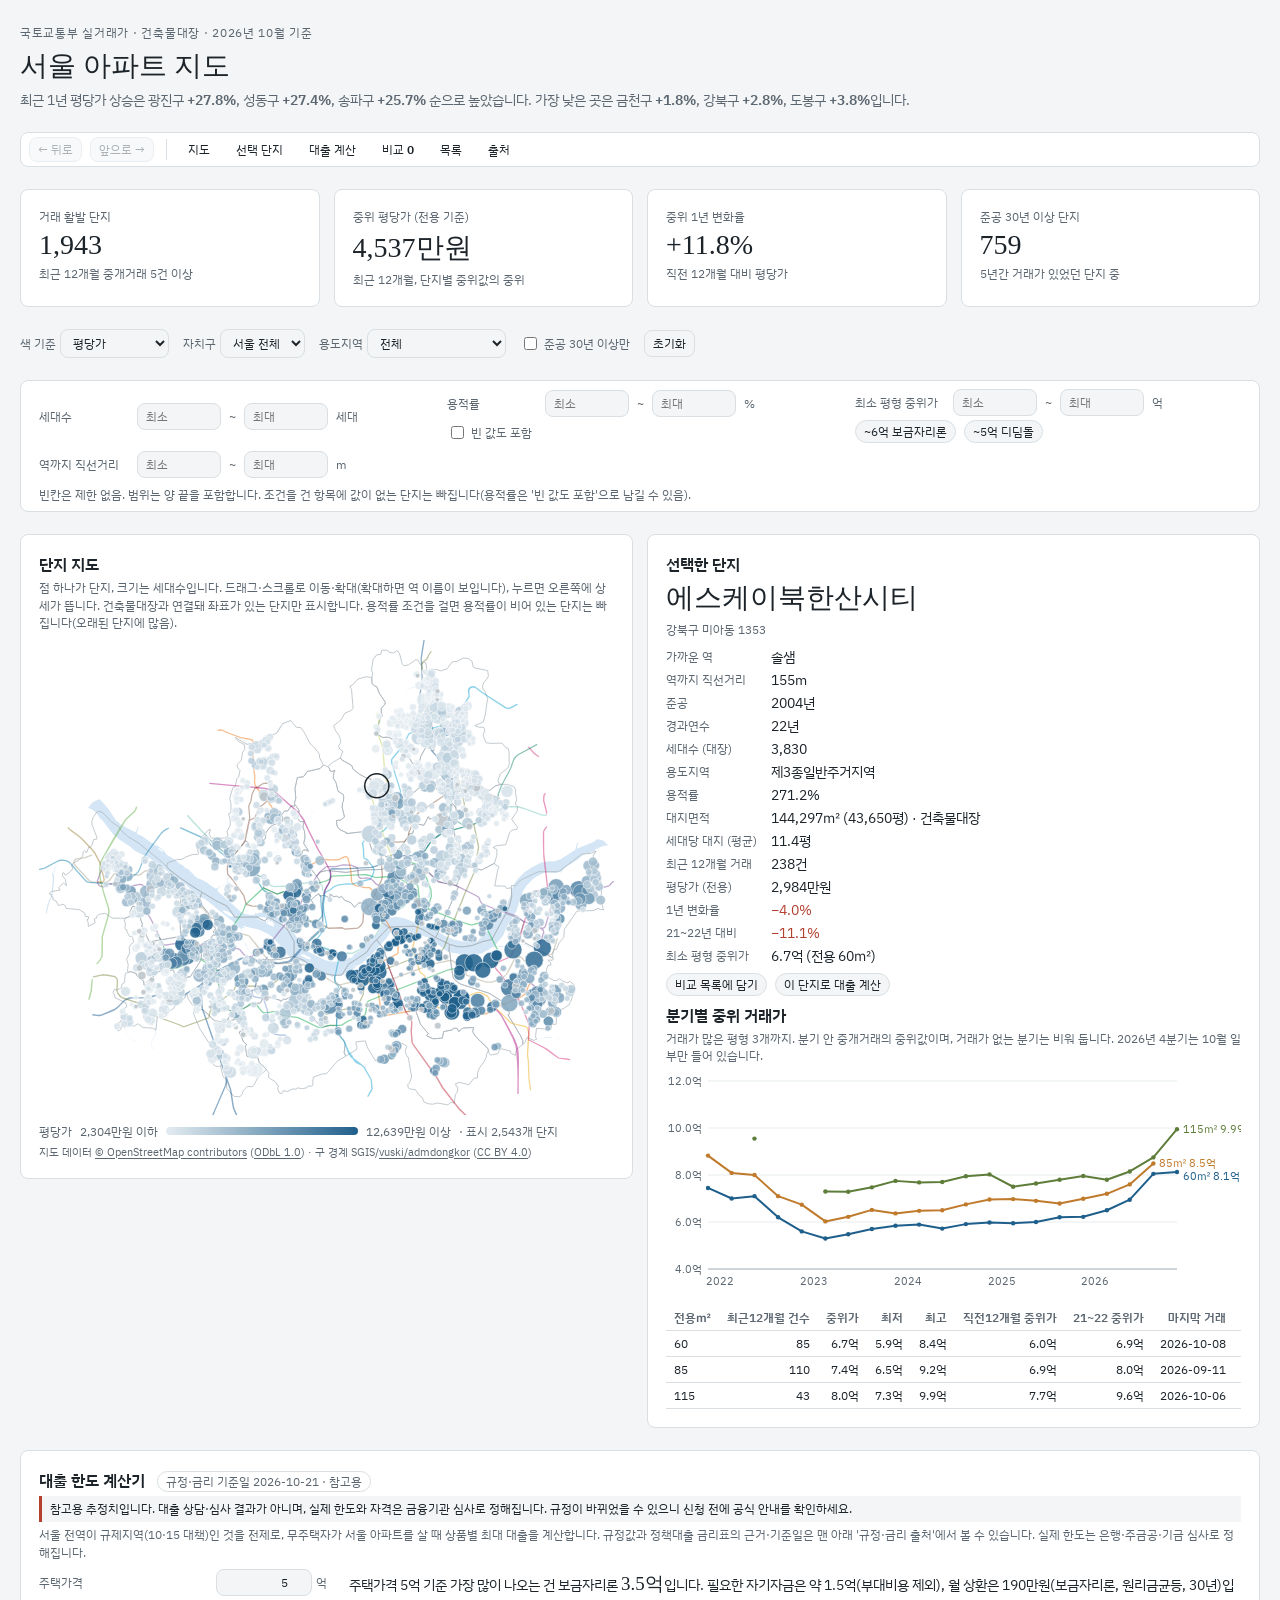
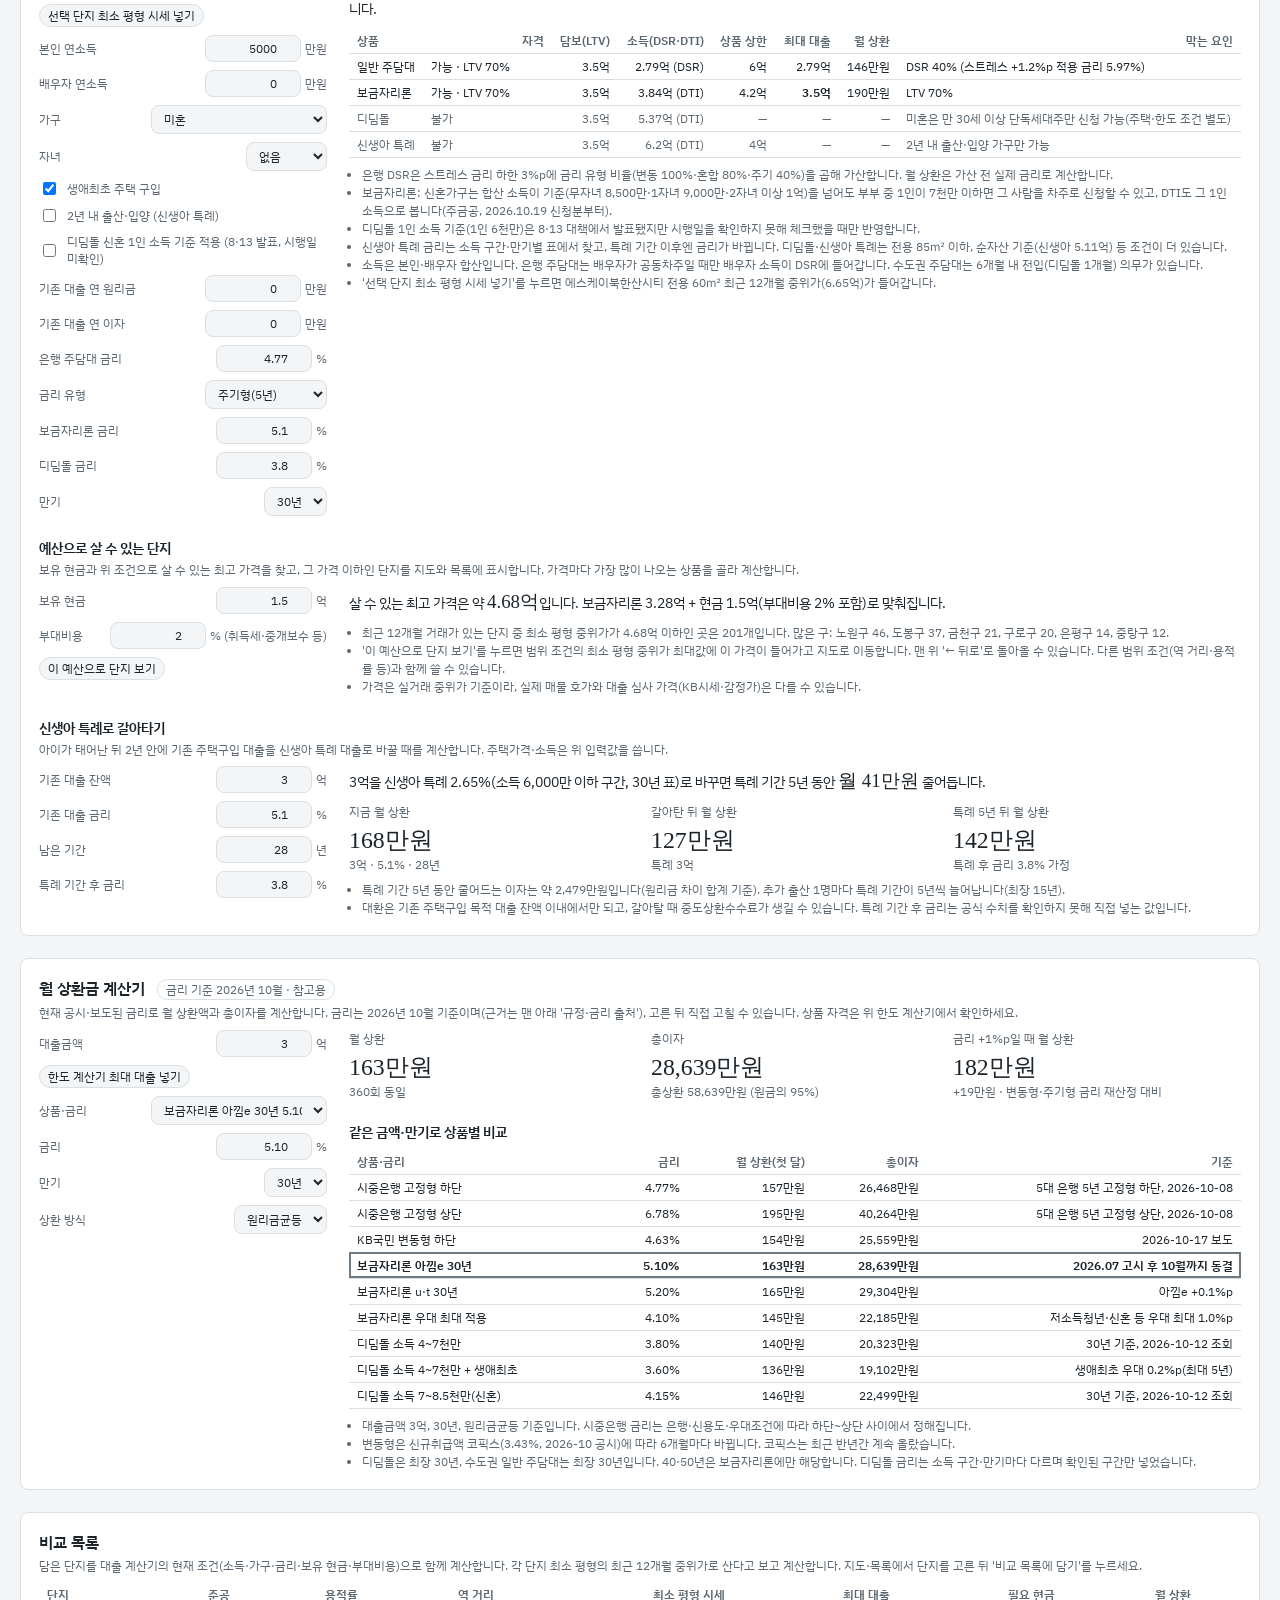
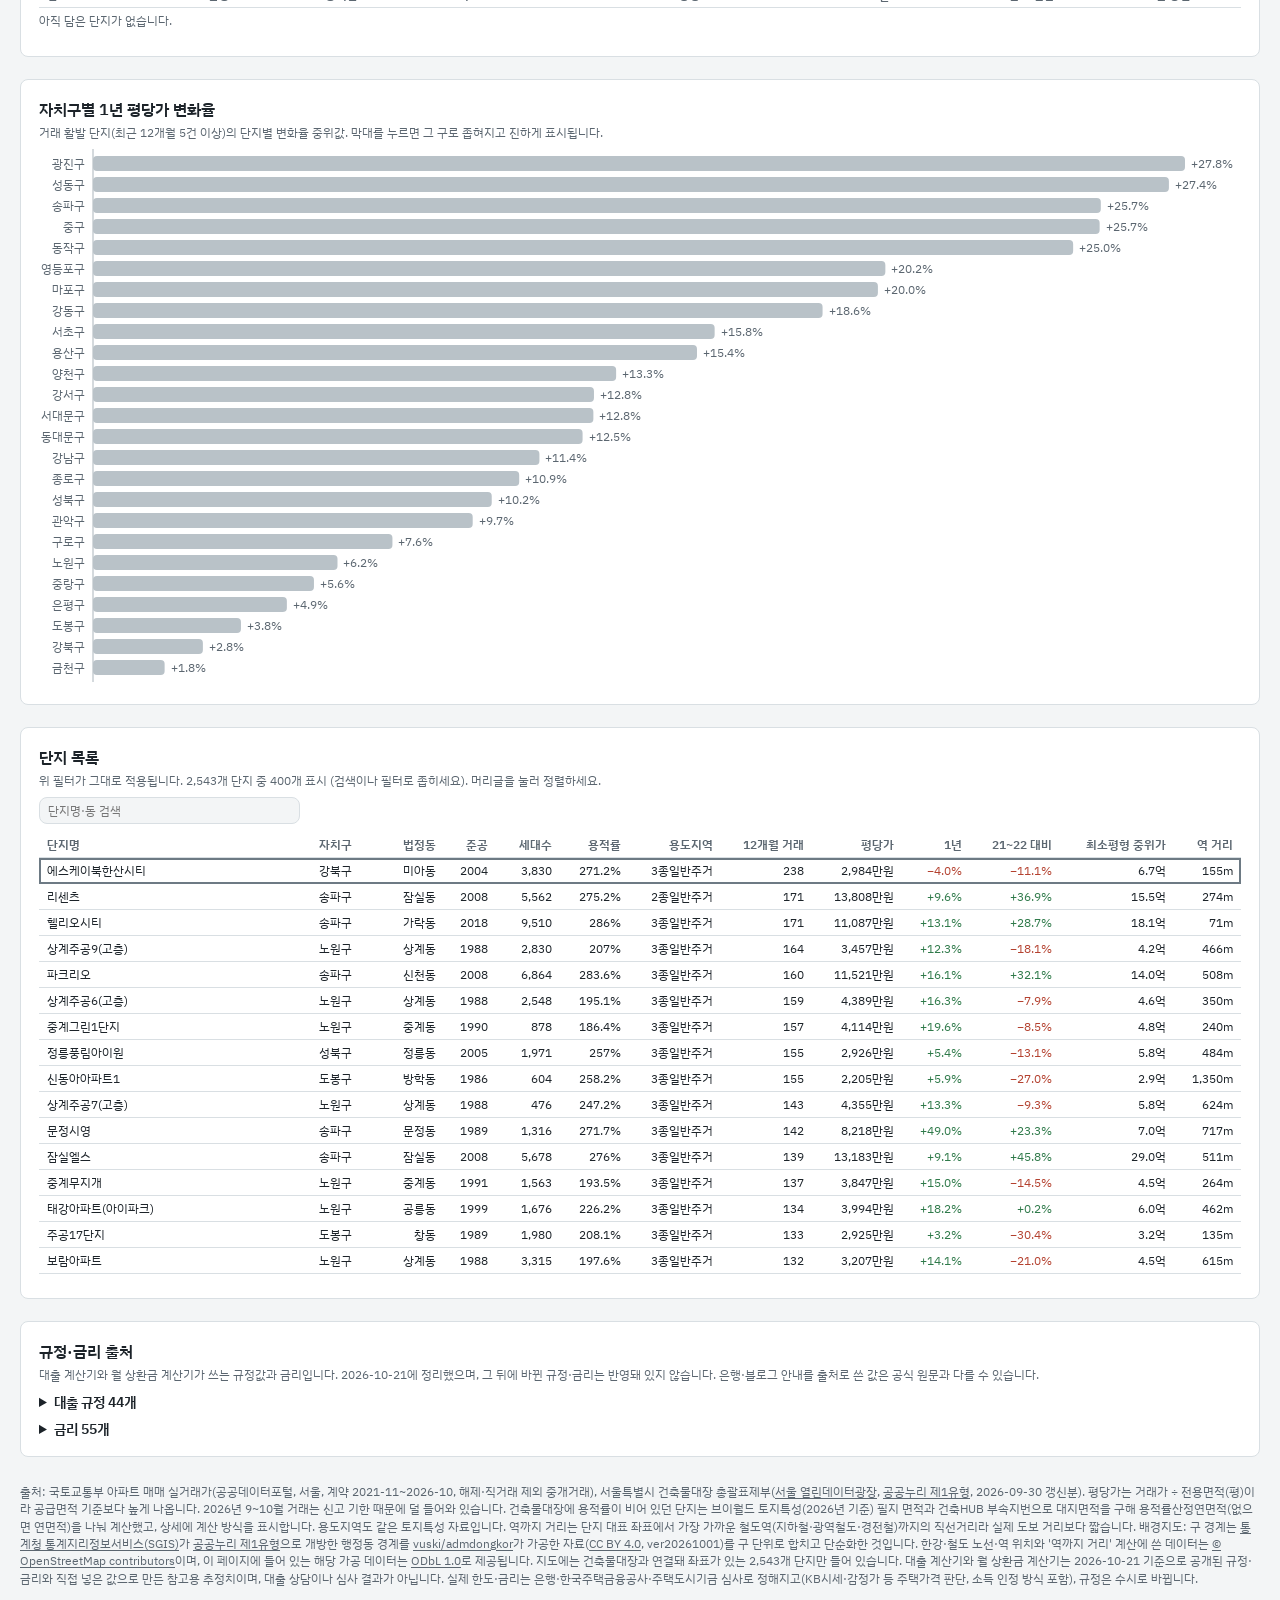
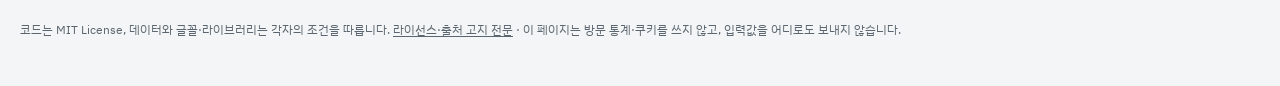
==== index.html @ f23c9acd "서울에 집 사고 싶은 사람이 만든 프로그램입니다." ====
<!doctype html>
<html lang="ko">
<head>
<meta charset="utf-8">
<meta name="viewport" content="width=device-width, initial-scale=1, viewport-fit=cover">
<meta http-equiv="Content-Security-Policy" content="default-src 'none'; script-src 'self'; style-src 'self' 'unsafe-inline'; img-src 'self' data:; font-src 'self'; connect-src 'self'; manifest-src 'self'; worker-src 'self'; base-uri 'none'; form-action 'none'; object-src 'none'">
<meta name="referrer" content="no-referrer">
<meta name="description" content="서울 아파트 단지별 실거래 평당가·변화율·용적률·역 거리 지도와 대출 한도·월 상환 계산기 (참고용)">
<meta name="theme-color" content="#1f5f8b">
<link rel="manifest" href="manifest.webmanifest">
<link rel="icon" href="icons/icon-192.png" type="image/png">
<link rel="apple-touch-icon" href="icons/apple-touch-icon.png">
<style>
:root { padding-top: env(safe-area-inset-top, 0px); padding-bottom: env(safe-area-inset-bottom, 0px); color-scheme: light; }
body { margin: 0; font-size: 14px; }
img { max-width: 100%; }
[hidden] { display: none !important; }
#sw-toast { position: fixed; left: 50%; transform: translateX(-50%); bottom: calc(16px + env(safe-area-inset-bottom, 0px)); z-index: 20; max-width: calc(100% - 32px); padding: 10px 14px; border-radius: 8px; background: var(--pop); color: var(--ink); border: 1px solid var(--rule); box-shadow: var(--shadow); font: 13px/1.5 var(--font-anthropic-sans); }
#sw-toast button { font: inherit; margin-left: 6px; padding: 2px 10px; border-radius: 6px; border: 1px solid var(--rule); background: var(--paper); color: var(--ink); cursor: pointer; }
</style>
<title>서울 아파트 시세 지도</title>
<meta name="claude:viewport-fit-sides" content="cover">
<link rel="stylesheet" href="fonts/fonts.css">
<script src="vendor/d3.min.js"></script>
<style>
/* Layout: one working column, summary → map + detail → district bars → list. Survey-map look: cool paper, ink-blue price ramp. */
:root {
  --paper: #f3f5f6; --sheet: #ffffff; --ink: #1c2329; --ink-2: #5b6670; --rule: #d9dfe3;
  --accent: #1f5f8b; --accent-2: #c07a2c; --accent-3: #5f7d3a;
  --good: #2f7a4a; --bad: #b4412f; --muted-dot: #b9c2c8; --grid: #e7ecef; --axis: #aab4bb; --ref: #6d7a84;
  --pop: #ffffff; --shadow: 0 6px 18px rgba(20, 30, 40, .12);
  --font-anthropic-sans: "IBM Plex Sans KR", "Apple SD Gothic Neo", "Malgun Gothic", system-ui, sans-serif;
  --font-anthropic-serif: "Gowun Batang", "AppleMyungjo", "Batang", serif;
  --color-bg: var(--paper); --color-panel: var(--sheet); --color-fg: var(--ink); --color-fg-muted: var(--ink-2);
  --color-border-line: var(--rule); --color-ok: var(--good); --color-bad: var(--bad);
  --cds-font-size-caption: 12px; --cds-font-size-body: 14px; --cds-font-size-heading: 16px; --cds-font-size-title: 28px;
  --cds-font-weight-medium: 600;
  --cds-gap-xs: 4px; --cds-gap-sm: 8px; --cds-gap-md: 14px; --cds-gap-lg: 22px;
  --cds-pad-xs: 4px; --cds-pad-sm: 8px; --cds-pad-lg: 18px; --cds-radius: 8px;
  --cds-surface-popover: var(--pop); --cds-border: var(--rule); --cds-shadow-popover: var(--shadow); --cds-text-secondary: var(--ink-2);
  --cds-chart-muted: var(--muted-dot); --cds-chart-reference: var(--ref); --cds-chart-axis: var(--axis); --cds-chart-grid: var(--grid);
  --cds-dur-slow: .3s;
}
@media (prefers-color-scheme: dark) { :root:not([data-theme="light"]) {
  --paper: #11171b; --sheet: #182026; --ink: #e6ebee; --ink-2: #9aa7b0; --rule: #2a343b;
  --accent: #5fa8d8; --accent-2: #e0a45e; --accent-3: #9cbf6e;
  --good: #6cc48b; --bad: #ec7a65; --muted-dot: #3c4851; --grid: #232c32; --axis: #46525b; --ref: #8b98a1;
  --pop: #1f2930; --shadow: 0 6px 18px rgba(0, 0, 0, .45); color-scheme: dark; } }
:root[data-theme="dark"] {
  --paper: #11171b; --sheet: #182026; --ink: #e6ebee; --ink-2: #9aa7b0; --rule: #2a343b;
  --accent: #5fa8d8; --accent-2: #e0a45e; --accent-3: #9cbf6e;
  --good: #6cc48b; --bad: #ec7a65; --muted-dot: #3c4851; --grid: #232c32; --axis: #46525b; --ref: #8b98a1;
  --pop: #1f2930; --shadow: 0 6px 18px rgba(0, 0, 0, .45); color-scheme: dark; }
body { background: var(--paper); color: var(--ink); font-family: var(--font-anthropic-sans); }
.page { max-width: 1240px; margin-inline: auto; padding-block: 24px 40px; padding-left: max(16px, env(safe-area-inset-left, 0px)); padding-right: max(16px, env(safe-area-inset-right, 0px)); }
.sx h1 { text-wrap: balance; }
.sx .eyebrow { font-size: 12px; letter-spacing: .06em; color: var(--ink-2); margin: 0 0 6px; }
.sx :focus-visible { outline: 2px solid var(--accent); outline-offset: 2px; }
@media (prefers-reduced-motion: reduce) { * { transition: none !important; } }
</style>
<script id="sx-data" type="application/json">{"complexes":{"cols":["id","gu","dong","name","jibun","year","age","units","shared","far","site_py_per_unit","trades_12m","ppy_12m","chg_1y","vs_2122","min_area","min_price","lat","lon","suspect","register_match","st_name","st_m","zone","zone_s","far_src","far_note","site_m2","site_src"],"rows":[["11110-146","종로구","평창동","벽산블루밍평창힐스","45",2004,22,79,1,139.1,43.0,1,3504,null,0.0399,151,160000,37.608674,126.973305,null,"지번","북한산보국문",3096,"제2종일반주거지역","2종일반주거","대장 기재",null,11228.5,"건축물대장"],["11110-2203","종로구","사직동","광화문스페이스본(101동~105동)","9",2008,18,1011,1,537.0,6.31,16,5618,0.1058,0.5094,95,176250,37.575157,126.96914,null,"지번","경복궁",393,"준주거지역","준주거","대장 기재",null,21089.2,"건축물대장"],["11110-2212","종로구","무악동","인왕산아이파크","60",2008,18,810,1,247.4,15.11,21,6019,0.1643,0.1487,60,148500,37.576109,126.95754,null,"지번","독립문",174,"제3종일반주거지역 · 자연녹지지역","3종일반주거","대장 기재",null,40468.9,"건축물대장"],["11110-2224","종로구","숭인동","종로센트레빌","2-1",2008,18,416,1,187.3,16.27,18,5669,0.181,0.1442,60,105000,37.579793,127.016007,null,"지번","창신",67,"제2종일반주거지역","2종일반주거","대장 기재",null,22375.5,"건축물대장"],["11110-2234","종로구","숭인동","종로청계힐스테이트","766",2009,17,288,1,252.9,12.8,13,4903,0.0843,0.046,60,95900,37.575896,127.021582,null,"지번","신설동",272,"제3종일반주거지역 · 제2종일반주거지역","3종일반주거","대장 기재",null,12183.9,"건축물대장"],["11110-2246","종로구","평창동","롯데캐슬로잔","108",2009,17,112,1,174.2,43.26,4,3088,-0.0984,null,191,172000,37.610332,126.977068,null,"지번","북한산보국문",2748,"제2종일반주거지역 · 제1종일반주거지역","2종일반주거","대장 기재",null,16016.1,"건축물대장"],["11110-2417","종로구","무악동","인왕산2차아이파크","88",2015,11,167,1,245.4,14.25,9,5468,0.1633,0.0373,84,140500,37.576084,126.959118,null,"지번","독립문",204,"제3종일반주거지역","3종일반주거","대장 기재",null,7868.5,"건축물대장"],["11110-2464","종로구","교북동","경희궁자이(4단지)","126",2017,9,182,1,444.4,7.32,18,8871,0.1086,0.087,34,93000,37.571721,126.961851,null,"지번","독립문",474,"일반상업지역 · 제3종일반주거지역","일반상업","대장 기재",null,4406.7,"건축물대장"],["11110-2519","종로구","무악동","경희궁롯데캐슬","89",2019,7,195,1,209.3,15.64,5,7595,0.0955,-0.0066,60,172000,37.57351,126.959437,null,"지번","독립문",183,"제3종일반주거지역","3종일반주거","대장 기재",null,10080.6,"건축물대장"],["11110-2561","종로구","효제동","이지마루종로","126-2",2021,5,92,1,532.7,2.4,0,null,null,null,null,null,37.573611,127.003904,null,"지번","종로5가",336,"일반상업지역","일반상업","대장 기재",null,729.2,"건축물대장"],["11110-34","종로구","창신동","두산","232",1999,27,529,1,335.6,8.32,30,4673,0.0463,0.0335,60,90000,37.574404,127.015099,null,"지번","동묘앞",229,"제3종일반주거지역","3종일반주거","대장 기재",null,14549.8,"건축물대장"],["11110-37","종로구","창신동","창신쌍용1","702",1992,34,585,1,238.4,12.93,24,3848,0.2315,0.0365,55,73500,37.580676,127.014891,null,"지번","창신",102,"제3종일반주거지역","3종일반주거","토지면적·연면적으로 추정",null,25001.899999999998,"부속지번 합산"],["11110-4","종로구","청운동","청운현대","56-45",2000,26,60,1,127.8,27.46,2,5048,0.079,null,79,119000,37.586457,126.967423,null,"지번","경복궁",1303,"제1종일반주거지역","1종일반주거","대장 기재",null,5446.1,"건축물대장"],["11110-71","종로구","평창동","롯데낙천대","72",2001,25,156,1,251.0,15.43,6,3500,0.0165,-0.0264,85,95000,37.609787,126.975508,null,"지번","북한산보국문",2890,"제2종일반주거지역","2종일반주거","대장 기재",null,7956.5,"건축물대장"],["11110-73","종로구","평창동","삼성","596",1998,28,176,1,378.4,8.11,5,3309,-0.0463,-0.0167,60,67150,37.611023,126.978526,null,"지번","북한산보국문",2615,"제2종일반주거지역 · 제1종일반주거지역","2종일반주거","대장 기재",null,4718.0,"건축물대장"],["11110-77","종로구","평창동","일성빌라트","145-5",1996,30,61,1,73.0,35.68,1,3537,0.299,-0.0154,60,64000,37.609046,126.973066,null,"지번","북한산보국문",3112,"제2종일반주거지역","2종일반주거","대장 기재",null,7195.0,"건축물대장"],["11110-90","종로구","무악동","현대","82",2000,26,964,1,218.7,15.63,30,5654,0.1174,0.0236,60,113990,37.574506,126.958946,null,"지번","독립문",98,"제3종일반주거지역 · 제2종일반주거지역","3종일반주거","대장 기재",null,49816.4,"건축물대장"],["11110-91","종로구","창신동","창신쌍용2","703",1993,33,1006,1,243.4,11.45,46,3800,0.2236,-0.0886,55,69000,37.58127,127.0124,null,"지번","창신",299,"제3종일반주거지역","3종일반주거","토지면적·연면적으로 추정",null,38069.200000000004,"부속지번 합산"],["11140-1039","중구","황학동","롯데캐슬","2545",2008,18,1870,1,557.3,6.34,122,4980,0.163,-0.0136,60,100500,37.57153,127.02177,null,"지번","동묘앞",441,"일반상업지역","일반상업","대장 기재",null,39204.2,"건축물대장"],["11140-1141","중구","신당동","래미안하이베르","851",2011,15,784,1,225.0,14.24,21,7444,0.2821,0.3169,60,155000,37.561475,127.020921,null,"지번","신당",599,"제2종일반주거지역","2종일반주거","대장 기재",null,36896.2,"건축물대장"],["11140-1333","중구","신당동","신당KCC스위첸","856",2019,7,176,1,248.8,11.07,2,8036,0.3548,0.183,59,153000,37.563128,127.02426,null,"지번","상왕십리",462,"제2종일반주거지역 · 제1종일반주거지역","2종일반주거","대장 기재",null,6439.8,"건축물대장"],["11140-1534","중구","묵정동","힐스테이트남산","35",2024,2,282,1,226.3,8.06,13,5960,-0.0438,null,29,58750,37.561477,126.999561,null,"지번","충무로",482,"제3종일반주거지역 · 제2종일반주거지역","3종일반주거","대장 기재",null,7514.4,"건축물대장"],["11140-28","중구","신당동","남산타운","844",2002,24,5150,1,231.2,11.38,114,6816,0.2478,0.1487,60,150000,37.547597,127.006709,null,"지번","버티고개",71,"제3종일반주거지역","3종일반주거","대장 기재",null,193813.0,"건축물대장"],["11140-32","중구","신당동","삼성","843",1999,27,1032,1,253.9,11.91,26,6890,0.4251,0.3845,60,147000,37.558433,127.016679,null,"지번","청구",325,"제3종일반주거지역","3종일반주거","대장 기재",null,40634.1,"건축물대장"],["11140-37","중구","신당동","약수하이츠","842",1999,27,2282,1,255.8,9.86,54,7471,0.4114,0.3606,58,143500,37.554911,127.012344,null,"지번","약수",173,"제3종일반주거지역 · 제1종일반주거지역","3종일반주거","대장 기재",null,74375.0,"건축물대장"],["11140-40","중구","신당동","현대","840",1993,33,1038,1,262.2,12.92,24,5014,0.3873,0.2752,67,123750,37.559732,127.020092,null,"지번","청구",559,"제3종일반주거지역","3종일반주거","토지면적·연면적으로 추정",null,44338.5,"단일 필지"],["11140-51","중구","중림동","삼성사이버빌리지","200",2001,25,792,1,252.0,12.02,19,7669,0.2317,0.3424,60,151000,37.558861,126.964968,null,"지번","충정로",190,"제3종일반주거지역","3종일반주거","대장 기재",null,31459.0,"건축물대장"],["11140-52","중구","중림동","성요셉","149",1971,55,102,1,null,5.31,0,null,null,null,null,null,37.559605,126.967273,null,"지번","충정로",385,"제1종일반주거지역","1종일반주거",null,"계산값 494% · 필지 구성 확인 필요",1790.8,"단일 필지"],["11140-990","중구","신당동","신당푸르지오","850",2005,21,461,1,297.0,12.28,11,6150,0.2565,0.0554,60,142500,37.559368,127.020303,null,"지번","신금호",549,"제3종일반주거지역 · 제2종일반주거지역","3종일반주거","대장 기재",null,18707.7,"건축물대장"],["11170-120","용산구","한남동","현대하이페리온","805",2002,24,135,1,300.0,23.61,0,null,null,null,null,null,37.528173,127.00545,null,"지번","한남",363,"제3종일반주거지역 · 제2종일반주거지역","3종일반주거","대장 기재",null,10535.6,"건축물대장"],["11170-13","용산구","원효로4가","강변삼성스위트","178",1999,27,300,1,358.4,7.58,10,7676,0.1134,0.4602,60,138000,37.534282,126.948938,null,"지번","마포",650,"제3종일반주거지역","3종일반주거","대장 기재",null,7513.2,"건축물대장"],["11170-130","용산구","서빙고동","그린파크(코오롱하늘채)","293",2000,26,133,1,299.0,10.62,2,7299,0.0594,null,60,135000,37.523448,126.99129,null,"지번","서빙고",504,"제3종일반주거지역","3종일반주거","대장 기재",null,4670.1,"건축물대장"],["11170-131","용산구","서빙고동","신동아","241-21",1984,42,1326,1,null,25.51,22,10799,0.1447,0.1358,96,355000,37.517883,126.985666,null,"지번","서빙고",300,"제3종일반주거지역","3종일반주거",null,"계산값 18% · 필지 구성 확인 필요",111832.0,"부속지번 합산"],["11170-132","용산구","서빙고동","금호베스트빌1","296",2002,24,172,1,292.3,14.58,6,7733,0.2044,0.8315,85,205000,37.52338,126.991762,null,"지번","서빙고",521,"제3종일반주거지역","3종일반주거","대장 기재",null,8289.6,"건축물대장"],["11170-133","용산구","보광동","리버빌(삼성)","151",2000,26,242,1,305.3,9.56,9,8973,0.3185,0.3336,60,178000,37.524401,127.001145,null,"지번","한남",908,"제3종일반주거지역 · 제2종일반주거지역","3종일반주거","대장 기재",null,7648.1,"건축물대장"],["11170-138","용산구","산천동","리버힐삼성","193",2001,25,1102,1,315.0,10.08,31,7061,0.1975,-0.0025,60,150800,37.534638,126.951488,null,"지번","마포",737,"제3종일반주거지역","3종일반주거","대장 기재",null,36710.4,"건축물대장"],["11170-139","용산구","산천동","한강타운","204",2001,25,289,1,215.7,10.85,11,6341,0.3011,0.1684,60,114500,37.53588,126.949515,null,"지번","마포",521,"제3종일반주거지역","3종일반주거","대장 기재",null,10366.0,"건축물대장"],["11170-141","용산구","이촌동","이촌코오롱(B)","414",1999,27,47,1,186.6,14.38,1,13208,0.3416,null,60,239000,37.519037,126.980024,null,"지번","이촌",699,"제3종일반주거지역","3종일반주거","대장 기재",null,2234.6,"건축물대장"],["11170-145","용산구","한남동","한남힐스테이트","807",2003,23,283,1,222.8,18.93,3,8578,0.2325,0.5439,85,232500,37.528131,127.004663,null,"지번","한남",429,"제3종일반주거지역","3종일반주거","대장 기재",null,17712.2,"건축물대장"],["11170-149","용산구","한강로3가","쌍용스윗닷홈","89",2003,23,98,1,249.8,14.29,3,7741,0.0755,null,85,209500,37.52386,126.964058,null,"지번","신용산",679,"제3종일반주거지역","3종일반주거","대장 기재",null,4629.0,"건축물대장"],["11170-156","용산구","이촌동","LG한강자이","430",2003,23,656,1,281.9,21.26,6,10583,0.0575,0.4785,66,272000,37.520157,126.97037,null,"지번","이촌",366,"제3종일반주거지역","3종일반주거","대장 기재",null,46114.9,"건축물대장"],["11170-164","용산구","청암동","GS자이","181",2005,21,170,1,250.0,27.63,3,5040,0.237,0.1429,157,240000,37.535111,126.948368,null,"지번","마포",545,"제3종일반주거지역","3종일반주거","대장 기재",null,15529.1,"건축물대장"],["11170-205","용산구","후암동","브라운스톤남산","458",2004,22,101,1,169.0,29.92,2,4013,0.1017,-0.0112,162,190000,37.551766,126.976759,null,"지번","서울",612,"제2종일반주거지역","2종일반주거","대장 기재",null,9989.0,"건축물대장"],["11170-2310","용산구","이촌동","동원베네스트","434",2005,21,103,1,248.6,13.02,2,5388,-0.1206,-0.1853,85,138500,37.527217,126.954645,null,"지번","용산",948,"제2종일반주거지역","2종일반주거","대장 기재",null,4433.0,"건축물대장"],["11170-2327","용산구","효창동","세양청마루","268",2006,20,66,1,249.9,12.18,2,5957,-0.1023,0.5323,59,120000,37.540784,126.957303,null,"지번","효창공원앞",390,"제3종일반주거지역","3종일반주거","대장 기재",null,2656.8,"건축물대장"],["11170-2359","용산구","한강로3가","우림필유","91",2006,20,144,1,199.4,16.13,0,null,null,null,null,null,37.524993,126.959735,null,"지번","용산",711,"제2종일반주거지역 · 제3종일반주거지역","2종일반주거","대장 기재",null,7676.3,"건축물대장"],["11170-2426","용산구","문배동","아크로타워","24-21",2007,19,296,1,538.9,6.16,1,4711,-0.2007,-0.1034,126,180000,37.537038,126.969019,null,"지번","남영",439,"준주거지역 · 일반상업지역","준주거","대장 기재",null,6022.8,"건축물대장"],["11170-2457","용산구","한강로2가","용산파크e-편한세상","417",2007,19,146,1,250.0,14.08,5,6710,0.1196,null,85,193500,37.533516,126.97061,null,"지번","삼각지",362,"제3종일반주거지역","3종일반주거","대장 기재",null,6794.9,"건축물대장"],["11170-2497","용산구","문배동","CJ나인파크","24-6",2007,19,404,1,538.2,6.55,7,5745,0.0666,-0.0533,85,177650,37.536128,126.969623,null,"지번","삼각지",383,"준주거지역","준주거","대장 기재",null,8745.7,"건축물대장"],["11170-259","용산구","신창동","세방리버하이빌","102",2005,21,176,1,249.1,12.61,1,4861,0.0885,null,85,124300,37.536031,126.953379,null,"지번","마포",765,"제2종일반주거지역","2종일반주거","대장 기재",null,7334.9,"건축물대장"],["11170-27","용산구","도원동","삼성래미안","23",2001,25,1458,1,290.0,10.88,47,7319,0.1539,0.2254,60,162000,37.539682,126.956939,null,"지번","효창공원앞",389,"제3종일반주거지역","3종일반주거","대장 기재",null,52461.9,"건축물대장"],["11170-2821","용산구","효창동","효창파크푸르지오","274",2010,16,307,1,244.0,12.67,10,8475,0.1251,0.1915,59,171250,37.540419,126.958206,null,"지번","효창공원앞",301,"제3종일반주거지역 · 제2종일반주거지역","3종일반주거","대장 기재",null,12860.6,"건축물대장"],["11170-2839","용산구","한남동","한남더힐","810",2011,15,600,1,120.5,56.26,9,18597,-0.0081,0.5215,60,382500,37.536455,127.011382,null,"지번","옥수",747,"제2종일반주거지역 · 제1종일반주거지역","2종일반주거","대장 기재",null,111582.5,"건축물대장"],["11170-2841","용산구","용문동","브라운스톤","90",2011,15,195,1,191.1,16.03,7,7390,0.1872,0.1525,60,134000,37.536718,126.958934,null,"지번","효창공원앞",360,"제2종일반주거지역","2종일반주거","대장 기재",null,10330.5,"건축물대장"],["11170-2843","용산구","신계동","용산e편한세상","48",2011,15,867,1,250.0,12.89,13,8911,0.081,0.1119,60,207000,37.537315,126.966293,null,"지번","효창공원앞",492,"제3종일반주거지역 · 제1종일반주거지역","3종일반주거","대장 기재",null,36949.5,"건축물대장"],["11170-3299","용산구","한강로3가","센트럴파크","98",2020,6,1140,1,805.1,8.06,39,11404,0.043,0.1828,92,357000,37.525648,126.96678,null,"지번","신용산",403,"일반상업지역","일반상업","대장 기재",null,30364.4,"건축물대장"],["11170-33","용산구","이촌동","강변","193-3",1971,55,178,1,348.2,5.2,5,7204,0.4735,0.2308,59,145000,37.523779,126.95922,null,"지번","용산",846,"제3종일반주거지역","3종일반주거","토지면적으로 계산",null,3057.9,"단일 필지"],["11170-34","용산구","이촌동","강서","193-5",1972,54,35,1,290.8,6.2,2,8609,0.7148,0.1972,51,129000,37.52322,126.959685,null,"지번","용산",875,"제3종일반주거지역","3종일반주거","토지면적으로 계산",null,717.4,"단일 필지"],["11170-3413","용산구","효창동","용산데시앙포레","288",2022,4,384,1,212.0,12.29,12,7855,0.0771,null,45,131000,37.547443,126.963336,null,"지번","숙대입구",802,"제2종일반주거지역","2종일반주거","대장 기재",null,15596.1,"건축물대장"],["11170-35","용산구","이촌동","강촌","402",1998,28,1001,1,339.4,9.36,27,10714,0.1752,0.3083,59,235000,37.519358,126.978065,null,"지번","이촌",538,"제3종일반주거지역","3종일반주거","대장 기재",null,30987.6,"건축물대장"],["11170-38","용산구","이촌동","대림","395",1994,32,638,1,398.0,7.52,6,9748,0.2019,0.2561,59,201000,37.525002,126.955386,null,"지번","용산",998,"제2종일반주거지역 · 제3종일반주거지역","2종일반주거","대장 기재",null,15856.9,"건축물대장"],["11170-40","용산구","이촌동","동부센트레빌","418",2001,25,310,1,296.0,12.47,2,10510,0.395,0.3579,60,215000,37.5214,126.966533,null,"지번","이촌",613,"제3종일반주거지역","3종일반주거","대장 기재",null,12780.5,"건축물대장"],["11170-41","용산구","이촌동","동아그린","411",1999,27,499,1,384.4,7.39,10,9003,0.1758,0.2079,43,152500,37.523679,126.958782,null,"지번","용산",878,"제3종일반주거지역","3종일반주거","대장 기재",null,12184.5,"건축물대장"],["11170-43","용산구","이촌동","로얄맨숀","301-10",1972,54,82,1,443.2,10.55,0,null,null,null,null,null,37.519885,126.974414,null,"지번","이촌",299,"제3종일반주거지역","3종일반주거","대장 기재",null,2858.8,"건축물대장"],["11170-47","용산구","이촌동","북한강(성원)","422",2001,25,340,1,376.8,6.03,11,11713,0.2232,0.2303,60,211000,37.527037,126.954016,null,"지번","용산",1007,"제3종일반주거지역","3종일반주거","대장 기재",null,6772.3,"건축물대장"],["11170-54","용산구","이촌동","우성","399-1",1995,31,243,1,322.0,8.98,3,12212,0.4503,null,58,215000,37.521443,126.96873,null,"지번","이촌",423,"제3종일반주거지역","3종일반주거","대장 기재",null,7215.4,"건축물대장"],["11170-55","용산구","이촌동","이촌코오롱(A)","412",1999,27,787,1,317.2,9.58,18,12876,0.3872,0.58,60,238500,37.519581,126.978633,null,"지번","이촌",563,"제3종일반주거지역","3종일반주거","대장 기재",null,24917.9,"건축물대장"],["11170-66","용산구","이촌동","한가람","404",1998,28,297,1,358.2,58.07,43,12642,0.2908,0.2514,60,244000,37.521823,126.969857,"Y","지번","이촌",317,"제3종일반주거지역","3종일반주거","대장 기재",null,57016.5,"건축물대장"],["11170-67","용산구","이촌동","한강(대우)","415",2000,26,834,1,355.2,9.56,17,10231,0.0412,0.1738,60,241000,37.521704,126.967728,null,"지번","이촌",504,"제3종일반주거지역","3종일반주거","대장 기재",null,26370.8,"건축물대장"],["11170-70","용산구","이촌동","현대한강","400",1997,29,516,1,383.0,7.13,8,10126,0.1329,0.0989,60,208000,37.523198,126.958483,null,"지번","용산",937,"제3종일반주거지역","3종일반주거","대장 기재",null,12155.2,"건축물대장"],["11170-71","용산구","이촌동","이촌동삼성리버스위트","426",2002,24,244,1,290.6,18.73,4,8500,0.1594,0.1038,110,290000,37.517275,126.977435,null,"지번","이촌",677,"제3종일반주거지역","3종일반주거","대장 기재",null,15104.3,"건축물대장"],["11170-72","용산구","이태원동","남산대림","729",1994,32,407,1,106.7,27.83,7,9674,0.2784,0.3262,60,180000,37.54021,126.987871,null,"지번","녹사평",599,"제2종일반주거지역","2종일반주거","대장 기재",null,37446.1,"건축물대장"],["11170-82","용산구","한남동","리버탑","802",2001,25,119,1,285.4,9.8,5,6630,-0.0065,-0.0045,60,132500,37.529703,127.007936,null,"지번","한남",119,"제3종일반주거지역","3종일반주거","대장 기재",null,3854.5,"건축물대장"],["11200-1","성동구","하왕십리동","극동미라주","1058",2001,25,425,1,336.6,9.09,15,5919,0.2797,0.3665,59,128000,37.55879,127.023597,null,"지번","신금호",568,"제3종일반주거지역","3종일반주거","대장 기재",null,12776.0,"건축물대장"],["11200-10","성동구","마장동","왕십리삼성아파트","817",1996,30,460,1,241.4,11.91,12,5994,0.1846,0.0419,60,140000,37.565925,127.040057,null,"지번","마장",250,"제3종일반주거지역","3종일반주거","대장 기재",null,18105.9,"건축물대장"],["11200-13","성동구","마장동","세림","784",1986,40,819,1,200.3,13.48,7,5819,0.1257,0.012,41,108750,37.565816,127.045555,null,"지번","마장",238,"제3종일반주거지역 · 제2종일반주거지역","3종일반주거","토지면적·연면적으로 추정",null,36497.700000000004,"부속지번 합산"],["11200-14","성동구","마장동","현대","818",1998,28,1017,1,334.6,9.6,38,5741,0.2459,0.1796,60,126750,37.570194,127.042821,null,"지번","신답",383,"제3종일반주거지역","3종일반주거","대장 기재",null,32262.8,"건축물대장"],["11200-16","성동구","사근동","벽산","314",2000,26,133,1,373.4,7.68,4,3664,0.0682,null,85,94000,37.560656,127.04961,null,"지번","용답",194,"제2종일반주거지역","2종일반주거","대장 기재",null,3375.8,"건축물대장"],["11200-17","성동구","사근동","중앙하이츠","199",1989,37,283,1,275.4,9.94,11,3911,0.1486,-0.0173,72,85000,37.561273,127.048159,null,"지번","용답",255,"제2종일반주거지역","2종일반주거","토지면적·연면적으로 추정",null,9303.0,"단일 필지"],["11200-18","성동구","행당동","대림e-편한세상","347",2000,26,3649,1,254.2,9.82,45,8380,0.4439,0.6614,60,160000,37.556813,127.028068,null,"지번","행당",191,"제3종일반주거지역","3종일반주거","대장 기재",null,118458.2,"건축물대장"],["11200-19","성동구","행당동","두산","345",1997,29,259,1,394.9,6.64,5,6067,0.2088,0.0891,60,115000,37.565311,127.03718,null,"지번","왕십리",443,"제3종일반주거지역","3종일반주거","대장 기재",null,5685.3,"건축물대장"],["11200-2","성동구","하왕십리동","금호베스트빌","1052",2001,25,490,1,318.0,9.63,14,5369,0.2611,null,60,124000,37.561749,127.025216,null,"지번","상왕십리",461,"제3종일반주거지역","3종일반주거","대장 기재",null,15596.4,"건축물대장"],["11200-20","성동구","행당동","서울숲삼부아파트","147",1998,28,498,1,253.6,13.46,9,7979,0.2529,0.2082,68,176200,37.55949,127.037162,null,"지번","왕십리",255,"제3종일반주거지역","3종일반주거","대장 기재",null,22158.1,"건축물대장"],["11200-21","성동구","행당동","신동아","344",1995,31,638,1,258.3,10.73,20,7442,0.5698,0.5,60,145000,37.554614,127.033993,null,"지번","행당",485,"제3종일반주거지역 · 제1종일반주거지역","3종일반주거","대장 기재",null,22641.0,"건축물대장"],["11200-22","성동구","행당동","행당한진타운","346",2000,26,2303,1,294.6,10.14,52,7610,0.2435,0.3142,60,164500,37.556642,127.028322,null,"지번","행당",182,"제3종일반주거지역","3종일반주거","대장 기재",null,77198.8,"건축물대장"],["11200-24","성동구","행당동","서울숲 한신 더 휴","349",2003,23,1410,1,296.0,10.25,31,7316,0.2129,0.2879,60,167000,37.554916,127.035007,null,"지번","응봉",517,"제3종일반주거지역","3종일반주거","대장 기재",null,47777.2,"건축물대장"],["11200-2689","성동구","금호동3가","금호1차푸르지오","917",2005,21,336,1,192.8,15.45,4,9330,0.4559,0.6628,60,169250,37.549137,127.019842,null,"지번","금호",378,"제3종일반주거지역","3종일반주거","대장 기재",null,17163.9,"건축물대장"],["11200-2691","성동구","금호동3가","금호한신","1662",2005,21,323,1,243.9,12.79,7,8101,0.4722,0.6989,60,154500,37.549934,127.018372,null,"지번","금호",291,"제3종일반주거지역","3종일반주거","대장 기재",null,13658.9,"건축물대장"],["11200-27","성동구","응봉동","금호현대","98",1990,36,696,1,243.5,13.24,8,7685,0.5474,0.3996,60,155000,37.549965,127.030406,null,"지번","응봉",383,"제3종일반주거지역","3종일반주거","토지면적·연면적으로 추정",null,30465.0,"단일 필지"],["11200-2722","성동구","금호동1가","신금호두산위브","1818",2006,20,169,1,243.8,13.65,2,6802,0.458,0.4957,60,140000,37.556026,127.022653,null,"지번","신금호",277,"제2종일반주거지역","2종일반주거","대장 기재",null,7628.2,"건축물대장"],["11200-2734","성동구","성수동2가","성수동두산위브","838",2006,20,157,1,243.5,16.83,1,5323,-0.1241,null,130,210000,37.537647,127.058222,null,"지번","성수",792,"제3종일반주거지역","3종일반주거","대장 기재",null,8737.3,"건축물대장"],["11200-2751","성동구","도선동","삼성쉐르빌","69",2006,20,455,1,535.8,5.38,9,4495,0.1556,0.013,71,97000,37.564444,127.035423,null,"지번","왕십리",431,"일반상업지역","일반상업","대장 기재",null,8096.6,"건축물대장"],["11200-2789","성동구","금호동4가","브라운스톤금호","1507",2007,19,217,1,243.3,13.48,3,7552,0.1799,0.292,85,193800,37.546097,127.015663,null,"지번","금호",262,"제3종일반주거지역","3종일반주거","대장 기재",null,9671.5,"건축물대장"],["11200-28","성동구","응봉동","대림(2차)","97",1989,37,420,1,231.6,12.17,9,6551,0.3031,null,60,152100,37.553893,127.03347,null,"지번","응봉",417,"제3종일반주거지역","3종일반주거","대장 기재",null,16895.8,"건축물대장"],["11200-2820","성동구","금호동4가","서울숲푸르지오","340",2007,19,888,1,228.4,13.31,18,10319,0.3241,0.5357,60,193250,37.5449,127.023629,null,"지번","옥수",694,"제3종일반주거지역 · 제1종일반주거지역","3종일반주거","대장 기재",null,39062.0,"건축물대장"],["11200-2876","성동구","송정동","서울숲아이파크","104",2009,17,241,1,209.7,14.54,16,4985,0.094,-0.0192,64,124000,37.552966,127.069854,null,"지번","어린이대공원",718,"제2종일반주거지역 · 제3종일반주거지역","2종일반주거","대장 기재",null,11584.5,"건축물대장"],["11200-2882","성동구","성수동2가","대명루첸","840",2009,17,114,1,248.4,14.89,0,null,null,null,null,null,37.537685,127.058914,null,"지번","성수",805,"제3종일반주거지역","3종일반주거","대장 기재",null,5610.3,"건축물대장"],["11200-2883","성동구","성수동2가","서울숲힐스테이트","843",2009,17,445,1,249.4,17.23,1,9943,0.0314,0.0172,85,255000,37.541943,127.051641,null,"지번","성수",490,"준공업지역","준공업","대장 기재",null,25346.9,"건축물대장"],["11200-2895","성동구","하왕십리동","왕십리지웰","1064",2009,17,82,1,206.5,16.81,5,5058,0.1791,0.2384,85,130000,37.561048,127.031051,null,"지번","행당",394,"제2종일반주거지역","2종일반주거","대장 기재",null,4557.0,"건축물대장"],["11200-29","성동구","응봉동","대림강변타운","15",2001,25,1174,1,295.0,9.71,19,8851,0.3502,0.4918,60,165500,37.554175,127.036004,null,"지번","응봉",448,"제3종일반주거지역","3종일반주거","대장 기재",null,37667.4,"건축물대장"],["11200-2914","성동구","행당동","서울숲행당푸르지오","376",2011,15,457,1,224.7,13.85,21,7802,0.2747,0.2401,60,159350,37.556013,127.033642,null,"지번","행당",367,"제2종일반주거지역","2종일반주거","대장 기재",null,20930.4,"건축물대장"],["11200-2969","성동구","금호동3가","금호자이2차","700",2012,14,403,1,223.9,12.87,8,9344,0.413,0.4019,60,173000,37.550215,127.021354,null,"지번","신금호",479,"제2종일반주거지역","2종일반주거","대장 기재",null,17152.4,"건축물대장"],["11200-2980","성동구","옥수동","래미안 옥수 리버젠","561",2012,14,1511,1,238.2,13.09,27,11940,0.2651,0.4573,59,225000,37.545236,127.015336,null,"지번","금호",359,"제2종일반주거지역","2종일반주거","대장 기재",null,65362.3,"건축물대장"],["11200-3","성동구","하왕십리동","무학현대","992",1996,30,277,1,221.0,13.45,14,4651,0.2513,null,84,117000,37.560586,127.028385,null,"지번","행당",360,"제3종일반주거지역","3종일반주거","대장 기재",null,12319.0,"건축물대장"],["11200-30","성동구","응봉동","신동아","275",1996,30,448,1,282.6,9.92,23,6615,0.5152,0.4757,60,130000,37.549929,127.029922,null,"지번","응봉",425,"제3종일반주거지역","3종일반주거","대장 기재",null,14698.6,"건축물대장"],["11200-3031","성동구","행당동","서울숲더샵","377",2014,12,495,1,392.9,12.03,4,7806,0.1199,0.2791,84,193000,37.555012,127.040076,null,"지번","한양대",326,"준주거지역","준주거","대장 기재",null,19692.3,"건축물대장"],["11200-3074","성동구","하왕십리동","텐즈힐(1단지)","1066",2015,11,1702,1,224.5,15.06,27,8451,0.2248,0.3272,60,189500,37.567238,127.029896,null,"지번","상왕십리",322,"제3종일반주거지역","3종일반주거","대장 기재",null,84725.5,"건축물대장"],["11200-3085","성동구","하왕십리동","왕십리KCC스위첸","1002",2016,10,272,1,212.0,13.89,4,6653,0.2161,0.3483,60,149000,37.560376,127.026683,null,"지번","행당",424,"제2종일반주거지역","2종일반주거","대장 기재",null,12492.9,"건축물대장"],["11200-3086","성동구","금호동2가","신금호파크자이","1",2016,10,1156,1,217.7,11.82,12,11299,0.3226,0.4311,60,205000,37.556072,127.019765,null,"지번","신금호",188,"제3종일반주거지역","3종일반주거","대장 기재",null,45156.3,"건축물대장"],["11200-31","성동구","금호동1가","금호삼성래미안","1500",2001,25,590,1,227.4,12.4,16,8754,0.4712,0.3229,60,160000,37.548297,127.027234,null,"지번","응봉",696,"제3종일반주거지역 · 제2종일반주거지역","3종일반주거","대장 기재",null,24178.9,"건축물대장"],["11200-3114","성동구","옥수동","옥수파크힐스101동~116동","528",2016,10,1218,1,208.9,14.91,24,10686,0.1293,0.2819,60,232000,37.546706,127.013706,null,"지번","금호",259,"제2종일반주거지역 · 제1종일반주거지역","2종일반주거","대장 기재",null,60032.7,"건축물대장"],["11200-3120","성동구","하왕십리동","센트라스","1070",2016,10,2529,1,312.1,11.46,59,9972,0.2879,0.3948,41,131000,37.565207,127.024973,null,"지번","상왕십리",388,"제3종일반주거지역 · 일반상업지역","3종일반주거","대장 기재",null,95784.5,"건축물대장"],["11200-3141","성동구","성수동1가","트리마제","718",2017,9,688,1,319.8,12.19,13,17685,0.1343,0.2836,25,132500,37.539049,127.04397,null,"지번","서울숲",510,"제3종일반주거지역","3종일반주거","대장 기재",null,27720.6,"건축물대장"],["11200-3143","성동구","옥수동","옥수파크힐스117동~125동","528-1",2016,10,758,1,206.4,11.25,14,12333,0.267,0.477,60,228000,37.546706,127.013706,null,"지번","금호",259,"제2종일반주거지역 · 제1종일반주거지역","2종일반주거","대장 기재",null,28195.0,"건축물대장"],["11200-3144","성동구","하왕십리동","왕십리자이","1071",2017,9,713,1,226.7,11.28,16,9009,0.2673,0.3,52,142000,37.560661,127.023989,null,"지번","상왕십리",622,"제2종일반주거지역","2종일반주거","대장 기재",null,26576.0,"건축물대장"],["11200-3158","성동구","금호동4가","힐스테이트서울숲리버","1553",2018,8,606,1,200.5,15.45,4,10981,0.4097,0.4448,60,205250,37.547776,127.027294,null,"지번","응봉",712,"제2종일반주거지역","2종일반주거","대장 기재",null,30945.0,"건축물대장"],["11200-3161","성동구","금호동1가","이편한세상금호파크힐스","1823",2019,7,1193,1,253.9,12.33,26,11105,0.3,0.6402,60,208250,37.553743,127.021445,null,"지번","신금호",130,"제3종일반주거지역 · 제2종일반주거지역","3종일반주거","대장 기재",null,48623.9,"건축물대장"],["11200-3173","성동구","행당동","서울숲리버뷰자이","380",2018,8,1034,1,280.9,11.22,14,10261,0.1294,0.3252,60,219000,37.55605,127.039134,null,"지번","한양대",401,"제3종일반주거지역","3종일반주거","대장 기재",null,38351.0,"건축물대장"],["11200-32","성동구","금호동1가","벽산","633",2001,25,1807,1,219.1,14.15,56,7015,0.2712,0.2462,60,164250,37.552108,127.025867,null,"지번","신금호",559,"제3종일반주거지역","3종일반주거","대장 기재",null,84501.7,"건축물대장"],["11200-3215","성동구","성수동1가","아크로서울포레스트","685-700",2020,6,280,1,599.9,19.79,1,22386,-0.1422,0.5626,207,1400000,37.544483,127.043272,null,"지번","서울숲",163,"일반상업지역","일반상업","대장 기재",null,18315.0,"건축물대장"],["11200-3253","성동구","금호동4가","서울숲르씨엘","1555",2023,3,108,1,232.3,11.33,9,7888,0.3874,null,60,142500,37.547616,127.022978,null,"지번","금호",653,"제2종일반주거지역","2종일반주거","대장 기재",null,4043.6,"건축물대장"],["11200-34","성동구","금호동3가","두산","1331",1994,32,1318,1,249.2,12.26,15,8489,0.6855,0.4962,60,160500,37.548637,127.0167,null,"지번","금호",95,"제3종일반주거지역 · 제2종일반주거지역","3종일반주거","대장 기재",null,53434.9,"건축물대장"],["11200-35","성동구","금호동4가","대우","800",2001,25,1239,1,290.2,10.56,26,7862,0.2227,0.2565,60,171500,37.546345,127.018799,null,"지번","금호",364,"제3종일반주거지역","3종일반주거","대장 기재",null,43239.8,"건축물대장"],["11200-3615","성동구","성수동1가","서울숲아이파크리버포레1차","721",2024,2,825,1,366.3,8.6,2,15114,0.113,null,60,274000,37.549896,127.043256,null,"지번","뚝섬",471,"준주거지역 · 자연녹지지역","준주거","대장 기재",null,23468.0,"건축물대장"],["11200-37","성동구","금호동4가","롯데","1250",2003,23,249,1,298.6,10.94,4,6496,0.2652,0.1993,85,167000,37.547296,127.017208,null,"지번","금호",188,"제2종일반주거지역","2종일반주거","대장 기재",null,9003.8,"건축물대장"],["11200-38","성동구","옥수동","극동","428",1986,40,1021,1,219.7,null,19,7627,0.2736,0.3724,58,165000,37.542918,127.012292,null,"지번","옥수",611,"제3종일반주거지역","3종일반주거","대장 기재",null,null,"건축물대장"],["11200-39","성동구","옥수동","극동그린","436",1997,29,583,1,291.8,9.87,17,5995,0.0845,-0.0595,60,144250,37.541765,127.010968,null,"지번","옥수",673,"제3종일반주거지역","3종일반주거","대장 기재",null,19015.1,"건축물대장"],["11200-4","성동구","하왕십리동","벽산","258",1996,30,1408,1,267.6,9.11,27,5760,0.4231,0.3134,71,148000,37.568617,127.030419,null,"지번","상왕십리",481,"제3종일반주거지역","3종일반주거","대장 기재",null,42382.7,"건축물대장"],["11200-4187","성동구","마장동","라봄성동","836",2025,1,346,1,497.5,2.78,0,null,null,null,null,null,37.563533,127.041892,null,"지번","마장",298,"준주거지역","준주거","대장 기재",null,3181.4,"건축물대장"],["11200-4191","성동구","용답동","청계SKVIEW","253",2025,1,396,1,499.9,5.62,0,null,null,null,null,null,37.569258,127.04899,null,"지번","신답",172,"준주거지역","준주거","대장 기재",null,7359.6,"건축물대장"],["11200-42","성동구","옥수동","옥수삼성","250",1999,27,1117,1,263.9,11.52,24,10327,0.4075,0.9156,60,195000,37.543567,127.015115,null,"지번","옥수",466,"제3종일반주거지역","3종일반주거","대장 기재",null,42539.5,"건축물대장"],["11200-4201","성동구","성수동1가","서울숲아이파크리버포레2차","723",2025,1,528,1,399.8,7.79,0,null,null,null,null,null,37.549722,127.043258,null,"지번","뚝섬",459,"준주거지역","준주거","대장 기재",null,13590.8,"건축물대장"],["11200-44","성동구","옥수동","옥수하이츠","100",1998,28,853,1,212.8,12.49,3,10577,0.2628,0.6962,85,271500,37.541096,127.016551,null,"지번","옥수",184,"제3종일반주거지역 · 제2종일반주거지역","3종일반주거","대장 기재",null,35207.3,"건축물대장"],["11200-45","성동구","옥수동","한남하이츠","220-1",1982,44,577,1,161.1,25.45,11,8959,0.159,0.3393,88,270000,37.539963,127.011868,null,"지번","옥수",573,"제3종일반주거지역","3종일반주거","토지면적·연면적으로 추정",null,48552.0,"단일 필지"],["11200-47","성동구","옥수동","현대","4",1990,36,639,1,198.6,13.66,9,8099,0.169,0.2381,63,188000,37.542876,127.017247,null,"지번","옥수",307,"제3종일반주거지역 · 제1종일반주거지역","3종일반주거","토지면적·연면적으로 추정",null,28852.4,"부속지번 합산"],["11200-48","성동구","옥수동","옥수이테크빌","558",2002,24,28,1,299.2,10.94,0,null,null,null,null,null,37.542622,127.017281,null,"지번","옥수",279,"제2종일반주거지역","2종일반주거","대장 기재",null,1012.9,"건축물대장"],["11200-49","성동구","성수동1가","강변건영아파트","710",2002,24,580,1,301.4,10.14,1,11285,0.3242,0.459,85,290000,37.54075,127.044131,null,"지번","서울숲",321,"제3종일반주거지역","3종일반주거","대장 기재",null,19445.2,"건축물대장"],["11200-5","성동구","하왕십리동","한신무학","990",1989,37,6,1,287.9,1018.97,11,6462,0.5318,null,62,136500,37.562819,127.028314,"Y","지번","상왕십리",193,"제3종일반주거지역","3종일반주거","토지면적·연면적으로 추정",null,20211.1,"단일 필지"],["11200-50","성동구","성수동1가","서울숲대림","656-234",2000,26,387,1,281.0,9.31,5,9936,0.4029,0.2626,60,195000,37.541499,127.045689,null,"지번","서울숲",247,"준공업지역","준공업","대장 기재",null,11915.3,"건축물대장"],["11200-51","성동구","성수동1가","대우2","709",1999,27,294,1,297.9,9.17,5,6536,0.1748,0.12,60,155000,37.548918,127.049932,null,"지번","뚝섬",291,"준공업지역","준공업","대장 기재",null,8907.8,"건축물대장"],["11200-52","성동구","성수동1가","동아","656-320",1983,43,390,1,174.5,null,6,12269,0.395,null,52,201000,37.544615,127.045111,null,"지번","서울숲",118,"준공업지역","준공업","대장 기재",null,null,"건축물대장"],["11200-53","성동구","성수동1가","동아그린","708",1999,27,331,1,279.8,10.33,13,7652,0.4039,null,58,145500,37.551016,127.047587,null,"지번","뚝섬",421,"준공업지역","준공업","대장 기재",null,11304.8,"건축물대장"],["11200-54","성동구","성수동1가","뚝섬현대","13-157",1992,34,99,1,230.9,14.96,2,6221,0.2705,null,84,158500,37.547746,127.048574,null,"지번","뚝섬",117,"준공업지역","준공업","토지면적·연면적으로 추정",null,4894.9,"부속지번 합산"],["11200-55","성동구","성수동1가","강변동양","479-1",2001,25,145,1,310.5,8.74,0,null,null,null,null,null,37.537474,127.046139,null,"지번","서울숲",691,"제2종일반주거지역 · 제3종일반주거지역","2종일반주거","대장 기재",null,4187.9,"건축물대장"],["11200-56","성동구","성수동1가","쌍용","706",1997,29,840,1,392.0,8.5,9,10013,0.3558,0.3333,60,185000,37.549611,127.047866,null,"지번","뚝섬",267,"준공업지역","준공업","토지면적·연면적으로 추정",null,23612.2,"단일 필지"],["11200-57","성동구","성수동1가","우방","705",1997,29,92,1,274.1,9.12,2,6303,0.3,0.144,60,137000,37.550687,127.047389,null,"지번","뚝섬",384,"준공업지역","준공업","대장 기재",null,2772.5,"건축물대장"],["11200-59","성동구","성수동1가","서울숲한양현대","707",1999,27,173,1,314.6,8.67,1,8776,0.459,0.4935,60,159000,37.545702,127.048166,null,"지번","뚝섬",183,"준공업지역","준공업","대장 기재",null,4957.0,"건축물대장"],["11200-60","성동구","성수동1가","한진타운","704",1994,32,409,1,294.1,8.47,5,11353,0.351,0.6067,59,210000,37.541455,127.044271,null,"지번","서울숲",241,"제3종일반주거지역","3종일반주거","대장 기재",null,11454.3,"건축물대장"],["11200-61","성동구","성수동1가","서울숲성수현대","676-5",1990,36,226,1,null,4.56,6,8526,0.4306,0.3368,59,180000,37.548011,127.040317,null,"지번","응봉",553,"제3종일반주거지역","3종일반주거",null,"계산값 635% · 필지 구성 확인 필요",3407.0,"부속지번 합산"],["11200-62","성동구","성수동1가","현대그린","33-2",1994,32,242,1,299.9,8.13,4,7577,0.1745,0.187,57,149000,37.540808,127.049693,null,"지번","서울숲",535,"준공업지역","준공업","대장 기재",null,6503.0,"건축물대장"],["11200-64","성동구","성수동2가","강변금호타운","830",1994,32,119,1,211.3,10.53,3,15789,0.425,null,60,285000,37.53515,127.057682,null,"지번","자양",894,"제3종일반주거지역 · 제2종일반주거지역","3종일반주거","대장 기재",null,4140.9,"건축물대장"],["11200-65","성동구","성수동2가","강변임광","609-2",2000,26,142,1,264.8,10.94,3,13259,0.3765,0.5247,60,298000,37.534899,127.057544,null,"지번","자양",893,"제3종일반주거지역 · 제2종일반주거지역","3종일반주거","대장 기재",null,5136.0,"건축물대장"],["11200-67","성동구","성수동2가","강변현대","400",1994,32,127,1,316.8,9.43,1,12245,0.1653,0.3319,82,303000,37.536227,127.051311,null,"지번","서울숲",1003,"제3종일반주거지역 · 제2종일반주거지역","3종일반주거","대장 기재",null,3959.2,"건축물대장"],["11200-68","성동구","성수동2가","금호타운2차아파트","832",1997,29,150,1,313.2,7.38,2,6270,0.0932,0.0726,60,130000,37.543231,127.052987,null,"지번","성수",312,"준공업지역","준공업","대장 기재",null,3659.4,"건축물대장"],["11200-70","성동구","성수동2가","신성미소지움","833",2001,25,146,1,247.0,11.13,2,5717,0.0248,-0.0314,59,110000,37.539212,127.057652,null,"지번","성수",611,"준공업지역","준공업","대장 기재",null,5372.0,"건축물대장"],["11200-72","성동구","성수동2가","청구강변1","712",1994,32,272,1,399.4,6.46,2,16077,0.6717,null,60,291500,37.535443,127.055425,null,"지번","성수",1017,"제3종일반주거지역 · 제2종일반주거지역","3종일반주거","대장 기재",null,5808.2,"건축물대장"],["11200-73","성동구","성수동2가","한신한강","442",2000,26,205,1,320.5,8.7,4,13520,0.39,0.4662,60,290000,37.535618,127.053341,null,"지번","성수",1025,"제2종일반주거지역 · 제3종일반주거지역","2종일반주거","대장 기재",null,5894.9,"건축물대장"],["11200-74","성동구","송정동","건영","90",2000,26,447,1,349.1,8.1,19,5059,0.3613,0.2776,59,102000,37.555324,127.070874,null,"지번","군자",795,"제3종일반주거지역","3종일반주거","대장 기재",null,11965.2,"건축물대장"],["11200-76","성동구","용답동","중앙하이츠","15",1995,31,137,1,355.3,7.67,5,4418,-0.0263,null,85,113000,37.563207,127.054991,null,"지번","용답",385,"제2종일반주거지역","2종일반주거","대장 기재",null,3473.1,"건축물대장"],["11200-77","성동구","응봉동","대림(1차)","100",1986,40,976,1,235.7,14.38,12,8625,0.4432,0.4327,63,179000,37.552161,127.033989,null,"지번","응봉",219,"제3종일반주거지역","3종일반주거","토지면적·연면적으로 추정",null,46394.0,"단일 필지"],["11200-79","성동구","성수동1가","중앙하이츠빌","715",2003,23,264,1,249.1,12.93,3,8077,0.0997,null,85,207000,37.548239,127.048226,null,"지번","뚝섬",133,"준공업지역","준공업","대장 기재",null,11282.8,"건축물대장"],["11200-80","성동구","성수동2가","현대I-PARK","834",2003,23,668,1,310.2,11.97,12,6805,0.2285,null,85,219000,37.547277,127.057732,null,"지번","성수",334,"준공업지역","준공업","대장 기재",null,26443.2,"건축물대장"],["11200-81","성동구","성수동2가","롯데캐슬파크","835",2003,23,616,1,302.3,11.92,11,7903,0.2377,0.3711,82,202500,37.545398,127.05569,null,"지번","성수",99,"준공업지역","준공업","대장 기재",null,24271.9,"건축물대장"],["11200-82","성동구","응봉동","서울숲리버그린동아아파트","276",2003,23,375,1,295.2,9.84,7,8267,0.3043,0.3836,60,155500,37.553476,127.037637,null,"지번","응봉",439,"제3종일반주거지역 · 제2종일반주거지역","3종일반주거","대장 기재",null,12199.9,"건축물대장"],["11200-85","성동구","성수동1가","금호","714",2003,23,168,1,250.0,11.95,1,8130,0.2744,null,85,209000,37.541813,127.0508,null,"지번","성수",559,"준공업지역","준공업","대장 기재",null,6634.0,"건축물대장"],["11200-86","성동구","행당동","행당브라운스톤","364",2005,21,208,1,219.8,13.51,1,6850,0.1387,0.1293,85,176000,37.558337,127.029644,null,"지번","행당",87,"제3종일반주거지역","3종일반주거","대장 기재",null,9292.0,"건축물대장"],["11200-87","성동구","성수동2가","서울숲금강아미움","836",2004,22,130,1,250.0,11.99,7,5517,0.2857,0.1278,67,117500,37.546927,127.059276,null,"지번","성수",383,"준공업지역","준공업","대장 기재",null,5154.5,"건축물대장"],["11200-9","성동구","마장동","마장동중앙하이츠","819",1999,27,170,1,367.5,7.56,6,6557,0.5152,0.4884,60,119000,37.565688,127.038863,null,"지번","마장",357,"제3종일반주거지역","3종일반주거","대장 기재",null,4246.3,"건축물대장"],["11200-90","성동구","마장동","왕십리금호어울림","820",2006,20,390,1,280.2,11.52,8,6118,0.1735,0.5725,60,115000,37.562939,127.041512,null,"지번","왕십리",305,"제2종일반주거지역","2종일반주거","대장 기재",null,14857.6,"건축물대장"],["11200-91","성동구","마장동","신성미소지움","822",2004,22,286,1,285.9,10.5,3,6781,0.6063,0.7177,60,123250,37.568811,127.043982,null,"지번","신답",295,"제3종일반주거지역","3종일반주거","대장 기재",null,9930.6,"건축물대장"],["11200-92","성동구","마장동","대성유니드","825",2004,22,248,1,241.4,12.51,7,5463,0.0441,null,60,129500,37.566601,127.039131,null,"지번","마장",335,"제3종일반주거지역","3종일반주거","대장 기재",null,10257.1,"건축물대장"],["11200-95","성동구","옥수동","풍림아이원","60",2004,22,269,1,247.6,12.95,4,9340,0.2894,0.3725,85,239500,37.54181,127.019499,null,"지번","옥수",199,"제3종일반주거지역","3종일반주거","대장 기재",null,11519.2,"건축물대장"],["11200-98","성동구","하왕십리동","왕십리풍림아이원","1061",2004,22,758,1,245.1,12.2,26,8066,0.4567,0.6714,60,149500,37.560153,127.026672,null,"지번","행당",407,"제3종일반주거지역 · 제2종일반주거지역","3종일반주거","대장 기재",null,30564.8,"건축물대장"],["11215-1","광진구","광장동","광나루현대","567",1996,30,380,1,303.2,10.15,9,6774,0.2429,0.3541,85,174000,37.546809,127.107777,null,"지번","광나루",410,"제2종일반주거지역","2종일반주거","대장 기재",null,12749.2,"건축물대장"],["11215-100","광진구","중곡동","중곡2단지","190-26",1976,50,123,1,161.8,11.19,11,3657,0.3149,-0.0032,56,61800,37.566375,127.078484,null,"지번","중곡",532,"제3종일반주거지역 · 제2종일반주거지역","3종일반주거","토지면적으로 계산",null,4548.099999999999,"부속지번 합산"],["11215-11","광진구","광장동","워커힐","145-8",1978,48,432,1,92.7,62.89,2,5652,0.0622,0.231,162,300000,37.549912,127.107589,null,"지번","광나루",625,"제2종일반주거지역 · 자연녹지지역","2종일반주거","토지면적으로 계산",null,89808.0,"부속지번 합산"],["11215-111","광진구","자양동","우방리버파크","793",2003,23,214,1,359.6,7.77,2,8365,0.2328,0.303,60,151500,37.531326,127.070801,null,"지번","자양",359,"제3종일반주거지역","3종일반주거","대장 기재",null,5494.0,"건축물대장"],["11215-112","광진구","광장동","현대8(803동)","569",1996,30,188,1,398.2,7.29,1,8289,0.1192,0.775,85,213000,37.541647,127.097941,null,"지번","광나루",638,"제3종일반주거지역","3종일반주거","대장 기재",null,4530.8,"건축물대장"],["11215-130","광진구","광장동","현대홈타운12차","580",2004,22,119,1,293.1,18.62,0,null,null,null,null,null,37.545079,127.103177,null,"지번","광나루",40,"제3종일반주거지역","3종일반주거","대장 기재",null,7324.1,"건축물대장"],["11215-14","광진구","광장동","청구","566",1996,30,654,1,398.1,7.23,18,8285,0.3703,0.4468,60,160500,37.542644,127.096613,null,"지번","광나루",677,"제3종일반주거지역","3종일반주거","대장 기재",null,15637.0,"건축물대장"],["11215-16","광진구","광장동","현대3","484",1990,36,1056,1,249.8,11.39,13,8559,0.3093,0.2667,60,165250,37.540741,127.099913,null,"지번","광나루",599,"제3종일반주거지역","3종일반주거","대장 기재",null,39775.0,"건축물대장"],["11215-17","광진구","광장동","현대5","554-7",1989,37,581,1,234.4,11.53,10,9326,0.2658,0.2965,60,185000,37.540574,127.100077,null,"지번","광나루",607,"제3종일반주거지역","3종일반주거","토지면적으로 계산",null,22142.0,"단일 필지"],["11215-18","광진구","광장동","현대8(801동,802동)","565",1995,31,349,1,366.9,8.54,4,8681,0.4295,0.3195,85,223000,37.54234,127.100109,null,"지번","광나루",446,"제3종일반주거지역","3종일반주거","대장 기재",null,9855.6,"건축물대장"],["11215-2","광진구","광장동","광장현대9단지","576",1999,27,437,1,354.5,7.59,7,9371,0.3957,0.36,60,175000,37.542967,127.098294,null,"지번","광나루",529,"제3종일반주거지역 · 제2종일반주거지역","3종일반주거","대장 기재",null,10963.8,"건축물대장"],["11215-21","광진구","광장동","현대파크빌","577",2000,26,1170,1,314.6,8.97,19,8653,0.2396,0.2982,60,175000,37.543424,127.102064,null,"지번","광나루",245,"제3종일반주거지역","3종일반주거","대장 기재",null,34682.4,"건축물대장"],["11215-24","광진구","구의동","구의강변우성아파트","546-7",1992,34,354,1,323.2,9.44,3,6825,0.2238,null,85,175000,37.534576,127.092185,null,"지번","강변",233,"준주거지역","준주거","대장 기재",null,11053.0,"건축물대장"],["11215-2438","광진구","자양동","한화꿈에그린","853",2006,20,116,1,245.7,17.46,2,7035,0.3506,null,85,180000,37.533365,127.062333,null,"지번","자양",439,"제3종일반주거지역","3종일반주거","대장 기재",null,6694.3,"건축물대장"],["11215-25","광진구","구의동","구의현대2단지","611",1996,30,1606,1,307.2,10.19,25,8278,0.3207,0.35,85,212500,37.537137,127.095444,null,"지번","강변",234,"준주거지역","준주거","대장 기재",null,54083.0,"건축물대장"],["11215-2535","광진구","광장동","신동아파밀리에","250",2007,19,302,1,199.9,15.87,2,7384,0.3315,0.254,85,189000,37.546851,127.105354,null,"지번","광나루",236,"제2종일반주거지역","2종일반주거","대장 기재",null,15846.3,"건축물대장"],["11215-26","광진구","구의동","구의현대6단지","610",1994,32,421,1,332.4,9.2,7,7286,0.2384,0.2635,85,187000,37.539119,127.094145,null,"지번","강변",449,"제3종일반주거지역","3종일반주거","대장 기재",null,12809.7,"건축물대장"],["11215-2694","광진구","광장동","광장자이","581",2008,18,122,1,247.9,22.81,2,5525,-0.0304,null,158,264500,37.542371,127.094847,null,"지번","강변",807,"제3종일반주거지역","3종일반주거","대장 기재",null,9199.7,"건축물대장"],["11215-27","광진구","구의동","구의현대7단지현대홈타운","587-54",1997,29,273,1,336.4,8.48,8,7304,0.3131,0.2326,60,135000,37.537129,127.091183,null,"지번","강변",386,"제2종일반주거지역","2종일반주거","대장 기재",null,7650.3,"건축물대장"],["11215-2781","광진구","구의동","아차산한라아파트","662",2009,17,72,1,189.5,13.61,3,3996,0.1192,0.2456,60,73500,37.553848,127.097044,null,"지번","아차산",682,"제1종일반주거지역","1종일반주거","대장 기재",null,3240.0,"건축물대장"],["11215-2790","광진구","자양동","이튼타워리버5차","856",2009,17,279,1,274.1,16.05,3,9031,0.45,0.9487,85,232000,37.532566,127.069341,null,"지번","자양",256,"제3종일반주거지역","3종일반주거","대장 기재",null,14805.1,"건축물대장"],["11215-2912","광진구","구의동","아차산포레안","663",2010,16,125,1,156.3,21.23,4,5443,0.2676,0.2901,85,139500,37.547892,127.092749,null,"지번","아차산",497,"제2종일반주거지역 · 제1종일반주거지역","2종일반주거","대장 기재",null,8771.2,"건축물대장"],["11215-3","광진구","광장동","극동1","218-1",1985,41,1344,2,204.3,16.62,3,10518,0.4158,0.5861,85,269000,37.543189,127.102467,null,"지번","광나루",253,"제3종일반주거지역","3종일반주거","토지면적으로 계산",null,73843.0,"부속지번 합산"],["11215-30","광진구","구의동","새한","656",2000,26,126,1,171.3,17.71,3,5061,0.2009,0.0662,85,130000,37.540777,127.08787,null,"지번","구의",427,"제2종일반주거지역","2종일반주거","대장 기재",null,7376.8,"건축물대장"],["11215-31","광진구","구의동","세양","658",2002,24,130,1,300.0,10.92,5,6939,0.1274,null,84,177000,37.53796,127.093824,null,"지번","강변",327,"제3종일반주거지역","3종일반주거","대장 기재",null,4694.8,"건축물대장"],["11215-33","광진구","구의동","현대프라임","631-1",1997,29,1592,1,398.9,8.86,39,9118,0.32,0.4348,60,170500,37.536933,127.096011,null,"지번","강변",231,"준주거지역","준주거","대장 기재",null,46623.9,"건축물대장"],["11215-4","광진구","광장동","극동2","218-1",1989,37,1344,2,204.3,16.62,11,9736,0.303,0.4028,85,249000,37.543189,127.102467,null,"지번","광나루",253,"제3종일반주거지역","3종일반주거","토지면적으로 계산",null,73843.0,"부속지번 합산"],["11215-44","광진구","자양동","한강극동","57-103",1991,35,158,1,219.9,13.43,1,6968,0.4183,null,84,178000,37.53409,127.064458,null,"지번","자양",349,"제3종일반주거지역","3종일반주거","대장 기재",null,7013.0,"건축물대장"],["11215-4466","광진구","구의동","래미안파크스위트","668",2018,8,854,1,248.8,12.61,21,8161,0.2542,0.1858,60,167500,37.545466,127.091219,null,"지번","아차산",704,"제2종일반주거지역","2종일반주거","대장 기재",null,35593.6,"건축물대장"],["11215-45","광진구","자양동","한강성원","831-1",1997,29,140,1,343.5,8.26,0,null,null,null,null,null,37.53351,127.066407,null,"지번","자양",222,"제3종일반주거지역","3종일반주거","대장 기재",null,3822.1,"건축물대장"],["11215-47","광진구","자양동","한강우성","87-1",1993,33,355,1,318.2,9.7,1,8545,0.356,0.5,85,219000,37.53269,127.066183,null,"지번","자양",138,"제3종일반주거지역","3종일반주거","대장 기재",null,11381.0,"건축물대장"],["11215-4745","광진구","구의동","광진파크프라이빗","670",2020,6,58,1,177.1,11.02,2,4730,0.2869,null,42,62800,37.543272,127.091915,null,"지번","구의",844,"제2종일반주거지역","2종일반주거","대장 기재",null,2113.4,"건축물대장"],["11215-48","광진구","자양동","한강현대","829",1993,33,204,1,336.0,8.99,3,7487,0.4052,0.2749,83,189000,37.533398,127.067073,null,"지번","자양",210,"제3종일반주거지역","3종일반주거","대장 기재",null,6061.0,"건축물대장"],["11215-4808","광진구","화양동","광진스위트엠아파트","532",2021,5,48,1,250.0,13.53,0,null,null,null,null,null,37.545937,127.074366,null,"지번","어린이대공원",185,"제3종일반주거지역","3종일반주거","대장 기재",null,2146.8,"건축물대장"],["11215-4849","광진구","자양동","자양호반써밋","861",2021,5,305,1,400.6,7.34,12,9420,0.2161,null,40,117250,37.53738,127.069198,null,"지번","건대입구",371,"준주거지역","준주거","대장 기재",null,7397.7,"건축물대장"],["11215-4893","광진구","구의동","e편한세상광진그랜드파크","680",2021,5,730,1,247.4,14.65,27,7935,0.1525,null,85,204000,37.5452,127.080065,null,"지번","어린이대공원",567,"제3종일반주거지역","3종일반주거","대장 기재",null,35354.2,"건축물대장"],["11215-49","광진구","자양동","경남","641",1999,27,232,1,349.4,8.06,7,6892,0.3303,0.3148,60,133750,37.528732,127.078921,null,"지번","자양",1118,"제3종일반주거지역","3종일반주거","대장 기재",null,6181.1,"건축물대장"],["11215-51","광진구","자양동","대동","784-1",1999,27,314,1,323.0,8.9,13,7440,0.4217,0.3526,60,137000,37.536421,127.06792,null,"지번","건대입구",517,"제3종일반주거지역 · 준주거지역","3종일반주거","대장 기재",null,9238.9,"건축물대장"],["11215-5125","광진구","자양동","자양하늘채베르","862",2023,3,165,1,249.3,9.28,5,7847,0.1957,null,47,111500,37.532802,127.084889,null,"지번","구의",499,"제3종일반주거지역","3종일반주거","대장 기재",null,5059.8,"건축물대장"],["11215-5148","광진구","자양동","롯데캐슬리버파크시그니쳐","863",2023,3,878,1,299.7,10.83,1,9530,0.0169,null,85,245000,37.537115,127.062405,null,"지번","자양",729,null,null,"대장 기재",null,31438.9,"건축물대장"],["11215-53","광진구","자양동","로얄동아","644",1999,27,322,1,350.6,8.29,7,6897,0.2907,0.1988,60,128750,37.528656,127.081403,null,"지번","구의",1037,"제3종일반주거지역","3종일반주거","대장 기재",null,8826.7,"건축물대장"],["11215-55","광진구","자양동","우성1","579",1988,38,656,1,224.8,10.57,21,8249,0.4215,0.3833,52,133750,37.534045,127.073295,null,"지번","자양",642,"제3종일반주거지역","3종일반주거","토지면적으로 계산",null,22930.2,"부속지번 합산"],["11215-56","광진구","자양동","우성2","520-2",1989,37,405,1,232.6,10.4,9,7960,0.4272,0.4182,52,132000,37.533669,127.073753,null,"지번","자양",662,"제3종일반주거지역","3종일반주거","대장 기재",null,13919.0,"건축물대장"],["11215-57","광진구","자양동","우성3","516",1989,37,464,1,207.0,12.96,8,8077,0.1846,0.6597,51,149900,37.53619,127.07082,null,"지번","건대입구",473,"제3종일반주거지역","3종일반주거","대장 기재",null,19880.0,"건축물대장"],["11215-59","광진구","자양동","우성5","553-41",1990,36,80,1,230.5,13.31,2,6711,0.3826,0.5636,85,172000,37.534603,127.071703,null,"지번","자양",555,"제3종일반주거지역","3종일반주거","대장 기재",null,3519.0,"건축물대장"],["11215-6","광진구","광장동","금호베스트빌","578",2001,25,242,1,276.7,10.22,3,6743,0.1945,0.1003,85,173200,37.543493,127.093672,null,"지번","광나루",892,"제3종일반주거지역","3종일반주거","대장 기재",null,8179.0,"건축물대장"],["11215-6156","광진구","광장동","포제스한강","583",2025,1,128,1,193.3,28.85,1,13615,null,null,85,350000,37.546355,127.108718,null,"지번","광나루",472,"제2종일반주거지역","2종일반주거","대장 기재",null,12207.6,"건축물대장"],["11215-62","광진구","자양동","경남아너스빌","666-28",1997,29,150,1,346.4,13.06,1,5804,0.3041,null,85,149000,37.529689,127.083593,null,"지번","구의",863,"제2종일반주거지역","2종일반주거","대장 기재",null,6474.3,"건축물대장"],["11215-64","광진구","자양동","자양우성7","783-1",1998,28,625,1,339.4,8.27,16,8411,0.309,0.3637,60,156000,37.53691,127.073945,null,"지번","건대입구",478,"제3종일반주거지역","3종일반주거","대장 기재",null,17083.8,"건축물대장"],["11215-65","광진구","자양동","자양2현대","761",1995,31,235,1,312.8,9.48,2,7573,0.3658,0.4377,60,155000,37.534339,127.070032,null,"지번","자양",426,"제3종일반주거지역","3종일반주거","대장 기재",null,7366.8,"건축물대장"],["11215-66","광진구","자양동","자양동현대","645-5",1993,33,182,1,280.8,10.61,6,5845,0.15,0.1772,83,139700,37.528206,127.082806,null,"지번","구의",1041,"제3종일반주거지역","3종일반주거","대장 기재",null,6381.7,"건축물대장"],["11215-68","광진구","자양동","자양현대6","786",1999,27,178,1,313.9,9.13,5,7441,0.2922,0.1984,60,139500,37.532613,127.071645,null,"지번","자양",449,"제3종일반주거지역","3종일반주거","대장 기재",null,5369.7,"건축물대장"],["11215-70","광진구","자양동","한라아파트","762",1996,30,329,1,301.5,10.13,9,6389,0.1142,0.1036,60,133500,37.535882,127.069788,null,"지번","건대입구",516,"제3종일반주거지역","3종일반주거","대장 기재",null,11015.0,"건축물대장"],["11215-72","광진구","자양동","한양","695",1983,43,444,1,158.5,26.72,6,6753,0.1707,0.2564,110,247000,37.531859,127.091572,null,"지번","강변",457,"제3종일반주거지역","3종일반주거","토지면적으로 계산",null,39215.3,"부속지번 합산"],["11215-73","광진구","자양동","현대3","670",1996,30,439,1,357.9,8.51,7,6736,0.3411,0.3595,60,131500,37.528329,127.083577,null,"지번","구의",1010,"제3종일반주거지역","3종일반주거","대장 기재",null,12350.7,"건축물대장"],["11215-74","광진구","자양동","자양7차현대홈타운","788",2001,25,252,1,290.0,9.8,4,8383,0.414,null,60,154000,37.53259,127.069607,null,"지번","자양",279,"제3종일반주거지역","3종일반주거","대장 기재",null,8168.0,"건축물대장"],["11215-75","광진구","자양동","자양8차현대홈타운","789",2002,24,257,1,276.1,12.18,5,6778,0.0798,0.198,80,169000,37.533509,127.071354,null,"지번","자양",462,"제3종일반주거지역","3종일반주거","대장 기재",null,10345.7,"건축물대장"],["11215-76","광진구","자양동","현대강변","673",1991,35,208,1,249.9,11.21,6,6248,0.3548,null,82,155000,37.528301,127.085327,null,"지번","구의",989,"제3종일반주거지역","3종일반주거","대장 기재",null,7711.1,"건축물대장"],["11215-79","광진구","자양동","자양9차현대홈타운","790",2002,24,119,1,283.1,11.75,0,null,null,null,null,null,37.533509,127.069347,null,"지번","자양",318,"제3종일반주거지역","3종일반주거","대장 기재",null,4621.8,"건축물대장"],["11215-8","광진구","광장동","삼성광장2","453-1",1989,37,195,1,249.6,10.57,3,7952,0.3289,null,59,150500,37.542904,127.101667,null,"지번","광나루",313,"제3종일반주거지역","3종일반주거","토지면적으로 계산",null,6811.0,"단일 필지"],["11215-81","광진구","자양동","자양10차현대홈타운","792",2002,24,245,1,288.9,12.26,2,7340,0.2553,0.2503,84,209000,37.532959,127.070553,null,"지번","자양",372,"제3종일반주거지역","3종일반주거","대장 기재",null,9929.8,"건축물대장"],["11215-87","광진구","중곡동","에스케이","292",1999,27,183,1,384.4,8.17,7,3508,0.0687,null,58,69000,37.56931,127.086597,null,"지번","중곡",381,"제2종일반주거지역","2종일반주거","대장 기재",null,4945.2,"건축물대장"],["11215-88","광진구","중곡동","중곡1단지","191-77",1976,50,153,1,156.1,10.05,14,3185,0.185,-0.0568,48,51000,37.565906,127.078603,null,"지번","중곡",523,"제3종일반주거지역 · 제2종일반주거지역","3종일반주거","토지면적으로 계산",null,5082.0,"부속지번 합산"],["11215-99","광진구","화양동","화양현대","234",1999,27,253,1,381.2,7.15,9,5604,0.1965,0.1054,60,109000,37.544086,127.065574,null,"지번","건대입구",618,"제3종일반주거지역","3종일반주거","대장 기재",null,5983.3,"건축물대장"],["11230-10","동대문구","전농동","전농SK","10",2000,26,2007,1,275.0,10.96,59,4735,0.2945,0.1363,59,98750,37.577788,127.061237,null,"지번","청량리",1186,"제3종일반주거지역","3종일반주거","대장 기재",null,72738.8,"건축물대장"],["11230-102","동대문구","장안동","정은스카이빌101동","327",2004,22,107,1,298.3,10.6,3,2809,0.196,null,80,68300,37.576781,127.073947,null,"지번","용마산",1156,"제3종일반주거지역","3종일반주거","대장 기재",null,3749.3,"건축물대장"],["11230-12","동대문구","전농동","전농우성","6",1992,34,1234,1,251.6,13.55,76,3860,0.1931,0.143,44,59500,37.578333,127.066047,null,"지번","회기",1446,"제3종일반주거지역 · 제2종일반주거지역","3종일반주거","토지면적·연면적으로 추정",null,55283.9,"부속지번 합산"],["11230-125","동대문구","이문동","래미안이문2차","311",2004,22,648,1,248.8,12.37,13,5253,0.131,0.2504,60,108000,37.59376,127.059101,null,"지번","회기",492,"제3종일반주거지역 · 제2종일반주거지역","3종일반주거","대장 기재",null,26489.7,"건축물대장"],["11230-129","동대문구","장안동","래미안장안2차","329-3",2007,19,1786,1,299.7,10.37,61,4968,0.218,0.1545,54,97100,37.574954,127.076035,null,"지번","용마산",935,"제3종일반주거지역","3종일반주거","대장 기재",null,61232.6,"건축물대장"],["11230-16","동대문구","답십리동","신답경남","645-8",1991,35,225,1,316.9,9.65,11,3506,0.1157,0.0606,59,73000,37.575151,127.044538,null,"지번","용두",583,"제3종일반주거지역","3종일반주거","토지면적·연면적으로 추정",null,7177.7,"단일 필지"],["11230-17","동대문구","답십리동","신답극동","464-1",1987,39,247,1,303.8,8.92,11,4800,0.4486,-0.0348,47,73797,37.572745,127.044679,null,"지번","신답",400,"제3종일반주거지역","3종일반주거","토지면적·연면적으로 추정",null,7286.2,"단일 필지"],["11230-18","동대문구","답십리동","답십리대우","111",2002,24,331,1,301.8,10.19,20,4998,0.2414,0.3817,60,107250,37.57377,127.053526,null,"지번","신답",722,"제3종일반주거지역","3종일반주거","대장 기재",null,11150.0,"건축물대장"],["11230-19","동대문구","답십리동","동답한신","42",1992,34,600,1,301.2,8.38,39,3730,0.0526,-0.2,35,42000,37.571364,127.063371,null,"지번","답십리",1068,"제3종일반주거지역","3종일반주거","토지면적·연면적으로 추정",null,16619.8,"단일 필지"],["11230-1966","동대문구","전농동","전농동신성미소지움","687",2005,21,385,1,347.6,8.77,15,7075,0.3466,0.2394,55,118500,37.577839,127.048569,null,"지번","청량리",308,"제3종일반주거지역","3종일반주거","대장 기재",null,11157.6,"건축물대장"],["11230-1973","동대문구","장안동","현대홈타운2차","569",2005,21,193,1,274.6,12.01,10,3276,0.0227,-0.1099,85,88500,37.568145,127.071667,null,"지번","장한평",969,"제2종일반주거지역","2종일반주거","대장 기재",null,7663.3,"건축물대장"],["11230-1982","동대문구","장안동","신일해피트리2차(567)","567",2005,21,101,1,240.4,13.51,6,3096,0.0216,null,56,54500,37.563601,127.063473,null,"지번","장한평",254,"제2종일반주거지역","2종일반주거","대장 기재",null,4510.8,"건축물대장"],["11230-1996","동대문구","휘경동","휘경동일하이빌","365",2005,21,216,1,248.7,13.89,5,2841,-0.0755,null,85,80100,37.582322,127.073691,null,"지번","사가정",1310,"제2종일반주거지역 · 제3종일반주거지역","2종일반주거","대장 기재",null,9918.3,"건축물대장"],["11230-2","동대문구","용두동","신동아","779",1994,32,772,1,311.8,9.47,33,4457,0.1302,0.1306,50,75000,37.573306,127.031612,null,"지번","용두",575,"제3종일반주거지역","3종일반주거","토지면적·연면적으로 추정",null,24170.0,"단일 필지"],["11230-20","동대문구","답십리동","동서울한양","41",1989,37,499,1,322.9,12.44,36,3245,0.1263,-0.0712,60,62250,37.57272,127.060556,null,"지번","답십리",954,"제3종일반주거지역","3종일반주거","토지면적·연면적으로 추정",null,20523.0,"단일 필지"],["11230-2019","동대문구","장안동","신일해피트리3차(568)","568",2005,21,88,1,249.2,12.33,3,2957,0.1063,-0.0843,64,68000,37.564882,127.064977,null,"지번","장한평",379,"제2종일반주거지역","2종일반주거","대장 기재",null,3585.8,"건축물대장"],["11230-2029","동대문구","청량리동","샹그레빌아파트","949",2004,22,364,1,337.2,9.37,6,2945,0.0341,null,80,71250,37.59562,127.041002,null,"지번","월곡",702,null,null,"대장 기재",null,11280.9,"건축물대장"],["11230-2036","동대문구","답십리동","두산위브","998",2007,19,516,1,209.2,14.95,23,5743,0.1895,0.1968,60,130000,37.565932,127.05807,null,"지번","답십리",483,"제3종일반주거지역","3종일반주거","대장 기재",null,25507.2,"건축물대장"],["11230-2037","동대문구","답십리동","청계벽산메가트리움","999",2006,20,114,1,589.3,10.05,7,4082,0.013,0.1403,60,75800,37.569725,127.049314,null,"지번","신답",193,"일반상업지역","일반상업","대장 기재",null,3786.3,"건축물대장"],["11230-2040","동대문구","장안동","현대홈타운3차","571",2006,20,137,1,251.2,12.14,3,3627,0.1635,null,84,92500,37.574959,127.072831,null,"지번","용마산",1216,"제2종일반주거지역","2종일반주거","대장 기재",null,5499.7,"건축물대장"],["11230-2044","동대문구","장안동","장한평월드메르디앙","573",2006,20,123,1,249.0,13.41,7,3269,0.0507,0.0007,85,84000,37.563891,127.070553,null,"지번","장한평",591,"제2종일반주거지역","2종일반주거","대장 기재",null,5450.7,"건축물대장"],["11230-2070","동대문구","장안동","장안평월드메르디앙2차","575",2007,19,124,1,249.1,13.3,7,3230,0.0535,-0.0492,70,86500,37.563394,127.071459,null,"지번","장한평",643,"제2종일반주거지역","2종일반주거","대장 기재",null,5450.7,"건축물대장"],["11230-2072","동대문구","휘경동","동일스위트리버","366",2007,19,460,1,246.1,12.82,15,3501,0.0651,-0.1625,60,82100,37.587436,127.067954,null,"지번","회기",939,"제3종일반주거지역","3종일반주거","대장 기재",null,19493.6,"건축물대장"],["11230-2078","동대문구","장안동","장안힐스테이트","329-2",2007,19,859,1,null,12.66,39,5263,0.1377,0.3052,60,108500,37.576686,127.075917,null,"지번","용마산",986,"제3종일반주거지역","3종일반주거",null,"계산값 249025% · 필지 구성 확인 필요",35958.1,"단일 필지"],["11230-21","동대문구","답십리동","동아","10",2001,25,767,1,328.0,9.61,19,4487,0.4511,0.2707,60,95500,37.568202,127.06136,null,"지번","답십리",779,"제3종일반주거지역","3종일반주거","대장 기재",null,24365.1,"건축물대장"],["11230-2126","동대문구","이문동","신이문금호어울림","428",2008,18,166,1,196.1,16.4,7,3811,0.1051,null,60,80000,37.603239,127.063185,null,"지번","신이문",403,"제2종일반주거지역","2종일반주거","대장 기재",null,8997.2,"건축물대장"],["11230-213","동대문구","제기동","이수브라운스톤","252",2005,21,299,1,234.9,14.03,13,3617,0.0994,null,60,75800,37.582246,127.034833,null,"지번","제기동",431,"제3종일반주거지역 · 제2종일반주거지역","3종일반주거","대장 기재",null,13868.9,"건축물대장"],["11230-2131","동대문구","장안동","은하수드림빌","579",2009,17,61,1,252.3,13.26,1,2525,0.1059,null,84,64500,37.58049,127.071229,null,"지번","사가정",1514,"제2종일반주거지역","2종일반주거","대장 기재",null,2673.7,"건축물대장"],["11230-214","동대문구","답십리동","세양청마루","997",2005,21,231,1,272.8,11.81,8,3209,0.1149,null,85,82500,37.573236,127.065775,null,"지번","장한평",1310,"제3종일반주거지역 · 제2종일반주거지역","3종일반주거","대장 기재",null,9018.6,"건축물대장"],["11230-2164","동대문구","용두동","용두두산위브","791",2009,17,433,1,232.3,12.45,19,5076,0.0705,null,60,137000,37.573623,127.035259,null,"지번","용두",252,"제3종일반주거지역","3종일반주거","대장 기재",null,17816.9,"건축물대장"],["11230-2197","동대문구","답십리동","한신휴플러스그린파크","1001",2010,16,141,1,225.2,13.46,11,4910,0.0954,0.2137,60,98500,37.573757,127.050039,null,"지번","신답",517,"제3종일반주거지역","3종일반주거","대장 기재",null,6271.7,"건축물대장"],["11230-2198","동대문구","용두동","래미안 허브리츠","792",2011,15,844,1,236.6,14.42,30,5933,0.1347,0.0893,60,145000,37.575458,127.035158,null,"지번","용두",299,"제3종일반주거지역","3종일반주거","대장 기재",null,40224.3,"건축물대장"],["11230-22","동대문구","답십리동","두산","990",2000,26,739,1,266.1,11.83,30,4082,0.1737,0.262,60,101300,37.57188,127.059399,null,"지번","답십리",816,"제3종일반주거지역","3종일반주거","대장 기재",null,28907.5,"건축물대장"],["11230-2208","동대문구","답십리동","청계한신휴플러스","1002",2010,16,725,1,261.5,11.6,28,6382,0.3344,0.2204,60,138000,37.572959,127.045272,null,"지번","신답",396,"제3종일반주거지역","3종일반주거","대장 기재",null,27791.6,"건축물대장"],["11230-2231","동대문구","장안동","장안위더스빌","580",2011,15,157,1,389.2,10.79,8,2979,-0.0048,0.1175,85,80000,37.565735,127.0615,null,"지번","장한평",544,"제3종일반주거지역","3종일반주거","대장 기재",null,5602.3,"건축물대장"],["11230-24","동대문구","답십리동","우성그린","989-1",1997,29,527,1,275.7,9.9,19,3365,0.0881,-0.149,59,68500,37.574286,127.066439,null,"지번","장한평",1432,"제3종일반주거지역","3종일반주거","대장 기재",null,17247.0,"건축물대장"],["11230-2758","동대문구","답십리동","청계와이즈노벨리아","1008",2017,9,99,1,249.4,11.95,4,4237,0.0492,null,75,96000,37.573669,127.045439,null,"지번","신답",464,"제3종일반주거지역","3종일반주거","대장 기재",null,3910.4,"건축물대장"],["11230-2802","동대문구","답십리동","래미안미드카운티","1013",2019,7,1009,1,251.4,11.62,20,6996,0.199,0.2773,60,151500,37.573851,127.055696,null,"지번","답십리",826,"제2종일반주거지역","2종일반주거","대장 기재",null,38768.9,"건축물대장"],["11230-2868","동대문구","답십리동","답십리파크자이","1014",2019,7,802,1,243.9,10.18,22,8153,0.3251,0.2628,49,118750,37.56802,127.058821,null,"지번","답십리",556,"제2종일반주거지역","2종일반주거","대장 기재",null,26990.5,"건축물대장"],["11230-2908","동대문구","휘경동","휘경SK뷰","372",2019,7,900,1,297.4,9.68,22,6482,0.2287,0.2259,59,135750,37.594115,127.066304,null,"지번","외대앞",332,"제3종일반주거지역 · 제2종일반주거지역","3종일반주거","대장 기재",null,28802.1,"건축물대장"],["11230-2969","동대문구","장안동","동대문더퍼스트데시앙","587",2019,7,469,1,248.0,12.8,13,4809,0.1773,0.1357,60,90800,37.57476,127.071084,null,"지번","용마산",1368,"제2종일반주거지역","2종일반주거","대장 기재",null,19842.7,"건축물대장"],["11230-2975","동대문구","휘경동","휘경해모로프레스티지","375",2021,5,299,1,253.7,11.24,21,5337,0.1353,null,60,104500,37.591663,127.063331,null,"지번","외대앞",518,"제3종일반주거지역","3종일반주거","대장 기재",null,11112.0,"건축물대장"],["11230-3039","동대문구","휘경동","이문휘경지웰에스테이트","377",2021,5,313,2,399.9,3.86,10,3856,-0.0571,-0.0833,14,16500,37.594022,127.063768,null,"지번","외대앞",254,"준주거지역 · 제2종일반주거지역","준주거","대장 기재",null,3992.2,"건축물대장"],["11230-3050","동대문구","용두동","이편한세상청계센트럴포레","795",2021,5,823,1,260.6,10.82,20,8049,0.2481,null,60,154750,37.572379,127.029275,null,"지번","신설동",576,"제3종일반주거지역 · 제2종일반주거지역","3종일반주거","대장 기재",null,29434.4,"건축물대장"],["11230-3082","동대문구","용두동","래미안엘리니티","796",2022,4,1048,1,226.7,12.43,24,8183,0.2658,0.3147,52,139000,37.578824,127.027992,null,"지번","신설동",425,"제2종일반주거지역","2종일반주거","대장 기재",null,43057.4,"건축물대장"],["11230-31","동대문구","답십리동","대림","808",2003,23,275,1,208.3,13.08,16,3368,-0.1256,0.0918,60,71000,37.571228,127.064477,null,"지번","장한평",1083,"제3종일반주거지역 · 제2종일반주거지역","3종일반주거","대장 기재",null,11894.3,"건축물대장"],["11230-3341","동대문구","용두동","청량리역한양수자인그라시엘","798",2023,3,1152,1,998.0,4.2,23,6808,0.129,null,85,175000,37.577681,127.042549,null,"지번","용두",563,"일반상업지역 · 제2종일반주거지역","일반상업","대장 기재",null,15988.4,"건축물대장"],["11230-3346","동대문구","전농동","청량리역롯데캐슬 SKY-L65","620-47",2023,3,1425,1,994.7,5.59,44,7508,0.0723,null,85,192000,37.578199,127.045154,null,"지번","청량리",382,"일반상업지역 · 제3종일반주거지역","일반상업","대장 기재",null,26330.2,"건축물대장"],["11230-3381","동대문구","신설동","신설동역자이르네","96-48",2024,2,143,1,399.9,9.37,9,5616,0.0249,null,43,78750,37.573911,127.026367,null,"지번","신설동",282,"준주거지역","준주거","대장 기재",null,4431.1,"건축물대장"],["11230-3384","동대문구","이문동","래미안라그란데","257-42",2025,1,3069,1,244.8,11.43,0,null,null,null,null,null,37.599554,127.061205,null,"도로명","외대앞",425,null,null,"대장 기재",null,116011.1,"건축물대장"],["11230-35","동대문구","장안동","한신아파트","555-1",1996,30,300,1,323.2,9.78,12,2948,0.1136,-0.0076,84,75500,37.579464,127.072296,null,"지번","용마산",1398,"제3종일반주거지역","3종일반주거","대장 기재",null,9701.5,"건축물대장"],["11230-36","동대문구","장안동","장안현대","95-1",1984,42,456,1,195.7,16.75,14,3195,0.3177,0.0849,95,92250,37.580914,127.068528,null,"지번","회기",1354,"제3종일반주거지역","3종일반주거","토지면적·연면적으로 추정",null,25244.0,"부속지번 합산"],["11230-43","동대문구","청량리동","미주","235-1",1978,48,423,1,245.7,17.23,17,4207,0.1927,0.1139,87,130000,37.583672,127.046457,null,"지번","청량리",377,"제3종일반주거지역","3종일반주거","토지면적·연면적으로 추정",null,24086.8,"단일 필지"],["11230-4320","동대문구","장안동","장안동하트리움","465-4",2025,1,284,1,999.3,1.25,0,null,null,null,null,null,37.561779,127.067699,null,"지번","장한평",278,"일반상업지역","일반상업","대장 기재",null,1174.9,"건축물대장"],["11230-4340","동대문구","휘경동","휘경자이디센시아","172",2025,1,313,2,399.9,3.86,2,8495,null,null,60,154000,37.594022,127.063768,null,"도로명","외대앞",254,"준주거지역 · 제2종일반주거지역","준주거","대장 기재",null,3992.2,"건축물대장"],["11230-44","동대문구","청량리동","한신","60",1997,29,1039,1,289.4,11.01,39,3504,0.0682,-0.0576,60,86000,37.58727,127.048264,null,"지번","청량리",742,"제3종일반주거지역","3종일반주거","토지면적·연면적으로 추정",null,37806.0,"단일 필지"],["11230-45","동대문구","청량리동","현대","234-2",1987,39,241,1,248.5,15.72,6,2992,0.0224,-0.1743,77,80300,37.584495,127.045733,null,"지번","청량리",487,"제3종일반주거지역","3종일반주거","토지면적·연면적으로 추정",null,12524.1,"단일 필지"],["11230-47","동대문구","청량리동","홍릉동부","212",2001,25,390,1,300.0,9.92,12,4244,0.2513,-0.1191,60,88000,37.586295,127.045565,null,"지번","청량리",677,"제3종일반주거지역","3종일반주거","대장 기재",null,12789.0,"건축물대장"],["11230-48","동대문구","회기동","신현대","65",1989,37,736,1,225.9,13.46,29,3852,0.203,0.1426,56,84750,37.589127,127.052776,null,"지번","회기",429,"제3종일반주거지역 · 제2종일반주거지역","3종일반주거","토지면적·연면적으로 추정",null,32760.0,"부속지번 제외(도로·임야·다른 단지 필지)"],["11230-5","동대문구","제기동","한신아파트","1212",2004,22,1070,1,300.6,10.19,52,4661,0.1984,0.2579,60,103000,37.587534,127.038457,null,"지번","고려대",383,"제3종일반주거지역","3종일반주거","대장 기재",null,36050.3,"건축물대장"],["11230-50","동대문구","휘경동","롯데","78",2000,26,265,1,318.6,9.16,12,3300,-0.0038,-0.1746,60,68000,37.590725,127.063663,null,"지번","회기",549,"제3종일반주거지역 · 준주거지역","3종일반주거","대장 기재",null,8022.5,"건축물대장"],["11230-51","동대문구","휘경동","서울가든","49-5",1985,41,162,1,203.0,16.43,8,2289,0.0539,-0.1126,72,51000,37.584374,127.071802,null,"지번","중랑",1244,"제2종일반주거지역","2종일반주거","토지면적·연면적으로 추정",null,8801.0,"단일 필지"],["11230-52","동대문구","휘경동","휘경미소지움","106",1999,27,355,1,283.3,9.82,18,3886,0.1079,-0.0864,60,75000,37.591049,127.064844,null,"지번","외대앞",593,"제3종일반주거지역 · 준주거지역","3종일반주거","대장 기재",null,11527.6,"건축물대장"],["11230-53","동대문구","휘경동","휘경리오포레아파트(1단지)","57",2001,25,2042,2,257.2,11.32,28,3483,0.1333,0.015,84,88000,37.582951,127.06859,null,"지번","회기",1210,"제3종일반주거지역","3종일반주거","대장 기재",null,76418.1,"건축물대장"],["11230-54","동대문구","휘경동","현대","363",1992,34,156,1,273.2,9.96,9,3055,0.1377,null,85,78500,37.586273,127.055152,null,"지번","회기",419,"제3종일반주거지역","3종일반주거","대장 기재",null,5135.6,"건축물대장"],["11230-57","동대문구","휘경동","동양1차","115",2000,26,286,1,349.4,7.85,12,3894,0.0846,null,60,76250,37.592084,127.067779,null,"지번","외대앞",589,"제3종일반주거지역","3종일반주거","대장 기재",null,7420.0,"건축물대장"],["11230-58","동대문구","휘경동","휘경베스트빌현대","52",2000,26,393,1,362.4,8.11,13,3470,0.1232,-0.0884,60,63250,37.581793,127.073685,null,"지번","사가정",1303,"제3종일반주거지역","3종일반주거","대장 기재",null,10538.6,"건축물대장"],["11230-59","동대문구","이문동","대우","45",2001,25,499,1,314.8,10.72,13,3458,0.1173,-0.0242,85,91000,37.602542,127.070437,null,"지번","신이문",295,"제3종일반주거지역","3종일반주거","대장 기재",null,17680.0,"건축물대장"],["11230-6","동대문구","제기동","현대","892-66",1999,27,296,1,323.8,8.51,8,3598,0.1637,-0.1044,60,79500,37.580287,127.035388,null,"지번","제기동",227,"제3종일반주거지역","3종일반주거","대장 기재",null,8328.3,"건축물대장"],["11230-60","동대문구","이문동","이문삼성래미안아파트","425",2001,25,379,1,234.4,17.07,18,2803,-0.0996,null,85,87000,37.600005,127.056256,null,"지번","외대앞",777,"제3종일반주거지역","3종일반주거","대장 기재",null,21383.7,"건축물대장"],["11230-61","동대문구","이문동","삼익","73",1997,29,353,1,412.5,7.24,25,3424,0.0532,-0.0222,60,73500,37.596588,127.067132,null,"지번","외대앞",300,"제3종일반주거지역","3종일반주거","대장 기재",null,8446.3,"건축물대장"],["11230-62","동대문구","이문동","쌍용","64",2000,26,1368,1,343.2,8.38,48,5001,0.3114,0.2964,60,96500,37.599201,127.069051,null,"지번","신이문",312,"제3종일반주거지역","3종일반주거","대장 기재",null,37896.7,"건축물대장"],["11230-63","동대문구","이문동","현대","54",2000,26,616,1,338.8,8.69,21,3909,0.0902,-0.0652,60,78000,37.60134,127.070803,null,"지번","신이문",311,"제3종일반주거지역","3종일반주거","대장 기재",null,17700.8,"건축물대장"],["11230-64","동대문구","휘경동","휘경리오포레아파트(2단지)","57",2001,25,2042,2,257.2,11.32,49,4548,0.1875,-0.0179,40,55000,37.582951,127.06859,null,"지번","회기",1210,"제3종일반주거지역","3종일반주거","대장 기재",null,76418.1,"건축물대장"],["11230-70","동대문구","장안동","래미안장안","354-2",2003,23,558,1,297.9,11.63,27,4718,0.2222,0.1524,60,117500,37.565072,127.072404,null,"지번","장한평",797,"제3종일반주거지역","3종일반주거","대장 기재",null,21445.8,"건축물대장"],["11230-75","동대문구","휘경동","롯데낙천대","109",2003,23,243,1,330.0,10.48,5,2803,-0.1975,null,83,83000,37.592208,127.065025,null,"지번","외대앞",469,"제3종일반주거지역","3종일반주거","대장 기재",null,8422.2,"건축물대장"],["11230-76","동대문구","이문동","중앙하이츠빌","84",2002,24,302,1,296.7,10.26,19,3898,0.0944,0.0178,59,87000,37.596785,127.065152,null,"지번","외대앞",135,"제3종일반주거지역","3종일반주거","대장 기재",null,10238.8,"건축물대장"],["11230-8","동대문구","전농동","동아","645-2",1997,29,617,1,398.2,5.56,22,5224,0.4077,0.5641,58,94750,37.574559,127.046103,null,"지번","신답",546,"제3종일반주거지역","3종일반주거","대장 기재",null,11336.6,"건축물대장"],["11230-81","동대문구","장안동","장안현대홈타운(336)","336",2003,23,2264,1,308.1,10.84,78,4592,0.1873,0.0967,58,100750,37.569727,127.075742,null,"지번","중곡",862,"제3종일반주거지역","3종일반주거","대장 기재",null,81130.5,"건축물대장"],["11230-83","동대문구","휘경동","동양2차","117",2002,24,209,1,345.5,9.96,6,3047,0.0564,null,85,82000,37.592271,127.066493,null,"지번","외대앞",510,"제3종일반주거지역","3종일반주거","대장 기재",null,6878.6,"건축물대장"],["11230-84","동대문구","제기동","안암골벽산","153",2003,23,640,1,299.8,11.33,29,3485,0.0792,null,60,89900,37.582822,127.032811,null,"지번","안암",494,"제3종일반주거지역 · 제2종일반주거지역","3종일반주거","대장 기재",null,23970.2,"건축물대장"],["11230-87","동대문구","용두동","용두아파트","39-446",1974,52,34,1,179.9,8.62,1,3132,-0.0426,null,48,45000,37.576996,127.040757,null,"지번","용두",402,"제2종일반주거지역","2종일반주거","토지면적·연면적으로 추정",null,968.6,"단일 필지"],["11230-9","동대문구","전농동","전농동삼성래미안","155",2000,26,618,1,258.1,10.34,14,4576,0.1644,0.1311,60,102000,37.581501,127.05523,null,"지번","청량리",623,"제3종일반주거지역","3종일반주거","대장 기재",null,21119.8,"건축물대장"],["11260-100","중랑구","신내동","동성3","618",1997,29,831,1,317.6,9.8,29,2894,0.1005,-0.0545,59,53250,37.60873,127.09574,null,"지번","신내",792,"제3종일반주거지역","3종일반주거","토지면적으로 계산",null,26925.100000000002,"부속지번 합산"],["11260-101","중랑구","신내동","동성아파트","591",1997,29,478,1,312.6,9.11,15,2922,0.1197,-0.1532,46,50000,37.607411,127.096785,null,"지번","신내",814,"제3종일반주거지역","3종일반주거","대장 기재",null,14393.0,"건축물대장"],["11260-105","중랑구","상봉동","한일써너스빌","81-5",2003,23,506,1,600.0,6.53,18,3559,0.0811,-0.0018,61,70000,37.597444,127.090778,null,"지번","망우",262,"일반상업지역","일반상업","대장 기재",null,10920.3,"건축물대장"],["11260-106","중랑구","상봉동","태영데시앙2(1411동)","498",2003,23,494,2,292.0,11.32,4,3107,0.0063,null,60,67000,37.603721,127.091896,null,"도로명","망우",454,"제3종일반주거지역","3종일반주거","대장 기재",null,18484.2,"건축물대장"],["11260-107","중랑구","상봉동","태영데시앙1","497",2003,23,494,2,292.0,11.32,20,3394,0.0259,-0.0573,60,71000,37.603721,127.091896,null,"지번","망우",454,"제3종일반주거지역","3종일반주거","대장 기재",null,18484.2,"건축물대장"],["11260-108","중랑구","묵동","브라운스톤태릉","387",2004,22,587,1,338.1,9.34,24,3651,0.0957,-0.1038,59,74000,37.61838,127.082267,null,"지번","화랑대",201,"제3종일반주거지역","3종일반주거","대장 기재",null,18120.9,"건축물대장"],["11260-109","중랑구","묵동","금호어울림","386",2003,23,193,1,272.5,12.52,7,3097,0.0023,null,59,59800,37.612183,127.08012,null,"지번","먹골",232,"제3종일반주거지역","3종일반주거","대장 기재",null,7988.4,"건축물대장"],["11260-11","중랑구","면목동","면목삼익아파트","1516",1997,29,218,1,402.1,7.43,12,3284,0.2235,-0.0068,60,61200,37.575113,127.079698,null,"지번","용마산",619,"제3종일반주거지역","3종일반주거","대장 기재",null,5351.5,"건축물대장"],["11260-110","중랑구","면목동","온세솔내움","1524",2004,22,243,2,227.6,12.87,0,null,null,null,null,null,37.585804,127.09577,null,"도로명","면목",775,"제2종일반주거지역","2종일반주거","대장 기재",null,10338.4,"건축물대장"],["11260-115","중랑구","망우동","예성그린캐슬","577",2004,22,191,1,297.0,9.76,5,2455,-0.0986,-0.0791,59,50000,37.597349,127.102336,null,"지번","망우",957,"제2종일반주거지역 · 제1종일반주거지역","2종일반주거","대장 기재",null,6164.3,"건축물대장"],["11260-12","중랑구","면목동","면목삼호101","1513",2000,26,183,1,222.4,13.97,8,2640,0.1058,null,60,60250,37.576345,127.088824,null,"지번","용마산",328,"제3종일반주거지역 · 제2종일반주거지역","3종일반주거","대장 기재",null,8450.8,"건축물대장"],["11260-13","중랑구","면목동","성원상떼빌","1515",1997,29,171,1,353.7,8.33,11,3145,0.0,-0.0952,60,59000,37.577261,127.090168,null,"지번","사가정",412,"제3종일반주거지역","3종일반주거","대장 기재",null,4707.4,"건축물대장"],["11260-136","중랑구","면목동","신성미소지움","1527",2004,22,171,1,328.9,8.94,9,2844,0.0147,null,80,69000,37.587198,127.096346,null,"지번","면목",782,"제3종일반주거지역","3종일반주거","대장 기재",null,5052.0,"건축물대장"],["11260-15","중랑구","면목동","신성","1519",1998,28,266,1,368.2,7.8,21,3090,0.2069,-0.0468,60,59000,37.588551,127.07343,null,"지번","중랑",758,"제2종일반주거지역","2종일반주거","대장 기재",null,6856.4,"건축물대장"],["11260-151","중랑구","묵동","동구햇살","388",2004,22,163,1,271.3,11.5,6,2655,0.0278,null,85,68250,37.613575,127.074471,null,"지번","먹골",367,"제2종일반주거지역","2종일반주거","대장 기재",null,6195.7,"건축물대장"],["11260-16","중랑구","면목동","신우","1518",1998,28,111,1,396.6,6.73,6,2697,-0.1347,-0.0203,60,58000,37.580437,127.079239,null,"지번","사가정",809,"제3종일반주거지역","3종일반주거","대장 기재",null,2470.0,"건축물대장"],["11260-163","중랑구","신내동","영풍마드레빌","801",2004,22,260,1,302.4,10.84,6,2737,0.0485,null,85,70250,37.605729,127.099823,null,"지번","양원",721,"제3종일반주거지역","3종일반주거","대장 기재",null,9315.8,"건축물대장"],["11260-164","중랑구","면목동","리치카운티","1505",2004,22,178,1,249.9,12.09,6,3608,0.2332,-0.1825,60,66650,37.589353,127.085138,null,"지번","면목",242,"제3종일반주거지역","3종일반주거","대장 기재",null,7111.7,"건축물대장"],["11260-17","중랑구","면목동","용마금호타운","494",1992,34,462,1,257.3,11.0,22,2790,0.046,-0.1235,85,71650,37.58294,127.093707,null,"지번","사가정",529,"제3종일반주거지역","3종일반주거","토지면적으로 계산",null,16796.0,"부속지번 합산"],["11260-18","중랑구","면목동","용마동아","1499",1993,33,182,1,240.8,11.93,8,2522,0.0503,null,85,64750,37.578497,127.094319,null,"지번","사가정",575,"제2종일반주거지역","2종일반주거","대장 기재",null,7175.1,"건축물대장"],["11260-1945","중랑구","면목동","면목동금호어울림아파트","1528",2005,21,178,1,249.6,12.66,12,3062,0.0744,null,84,73700,37.577274,127.089725,null,"지번","사가정",398,"제3종일반주거지역","3종일반주거","대장 기재",null,7447.5,"건축물대장"],["11260-1946","중랑구","면목동","면목동2차미소지움아파트","1530",2005,21,86,1,240.6,12.96,2,2697,-0.0237,-0.1083,79,65900,37.586999,127.096384,null,"지번","면목",789,"제2종일반주거지역","2종일반주거","대장 기재",null,3685.6,"건축물대장"],["11260-1971","중랑구","신내동","건영2차","785",1996,30,397,1,null,8.38,25,3462,0.0842,0.0226,57,62700,37.602148,127.096008,null,"지번","망우",460,"제3종일반주거지역","3종일반주거",null,"계산값 652% · 필지 구성 확인 필요",10995.3,"부속지번 합산"],["11260-1974","중랑구","면목동","두산3","1511",1995,31,186,1,421.4,7.32,13,2964,0.0556,null,85,76000,37.580025,127.083334,null,"지번","사가정",454,"제3종일반주거지역","3종일반주거","대장 기재",null,4502.1,"건축물대장"],["11260-20","중랑구","면목동","용마한신2","1073",1998,28,174,1,265.0,10.4,8,3129,0.0467,-0.096,60,65250,37.58081,127.09487,null,"지번","사가정",569,"제2종일반주거지역","2종일반주거","대장 기재",null,5980.1,"건축물대장"],["11260-2002","중랑구","상봉동","건영캐스빌","499",2006,20,467,1,257.6,12.89,18,3320,0.0391,-0.0957,85,85000,37.603175,127.09102,null,"지번","망우",400,"제3종일반주거지역","3종일반주거","대장 기재",null,19900.3,"건축물대장"],["11260-2012","중랑구","망우동","금호어울림(580)","580",2006,20,686,1,251.3,10.41,27,2635,0.0202,-0.2421,60,60000,37.601789,127.108913,null,"지번","양원",540,"제3종일반주거지역","3종일반주거","대장 기재",null,23598.6,"건축물대장"],["11260-2013","중랑구","망우동","금호어울림(580-1)","580-1",2006,20,128,1,250.1,12.15,4,2882,0.1217,null,60,61250,37.601789,127.108913,null,"지번","양원",540,"제3종일반주거지역","3종일반주거","대장 기재",null,5139.7,"건축물대장"],["11260-2019","중랑구","묵동","SM해그린","390",2006,20,60,1,196.0,16.18,5,2548,0.0744,null,84,65000,37.613428,127.08018,null,"지번","먹골",314,"제2종일반주거지역","2종일반주거","대장 기재",null,3209.3,"건축물대장"],["11260-2035","중랑구","면목동","용마산금호어울림","1525",2006,20,165,1,194.4,16.07,8,3293,0.0442,null,68,71000,37.578251,127.091137,null,"지번","사가정",363,"제2종일반주거지역","2종일반주거","대장 기재",null,8767.7,"건축물대장"],["11260-2042","중랑구","면목동","경남아너스빌","1529",2006,20,386,1,247.5,11.95,15,3858,-0.0014,null,60,74000,37.574975,127.080728,null,"지번","용마산",527,"제3종일반주거지역","3종일반주거","대장 기재",null,15247.7,"건축물대장"],["11260-2047","중랑구","신내동","경남아너스빌","804",2007,19,214,1,237.6,13.21,9,2865,0.0155,-0.0128,63,58500,37.60385,127.09707,null,"지번","망우",656,"제2종일반주거지역","2종일반주거","대장 기재",null,9343.2,"건축물대장"],["11260-2048","중랑구","면목동","마젤란21","1531",2007,19,199,1,250.0,12.19,11,3266,0.1143,null,60,67000,37.586636,127.084176,null,"지번","면목",360,"제3종일반주거지역","3종일반주거","대장 기재",null,8018.5,"건축물대장"],["11260-2055","중랑구","망우동","한진해모로","578",2007,19,174,1,250.4,13.62,3,2478,-0.0159,-0.3367,85,63700,37.602591,127.109907,null,"지번","양원",477,"제1종일반주거지역","1종일반주거","대장 기재",null,7834.7,"건축물대장"],["11260-2061","중랑구","중화동","청광플러스원","453",2007,19,109,1,250.2,12.83,6,3283,-0.0219,-0.0131,73,76300,37.602422,127.080383,null,"지번","중화",117,"제3종일반주거지역 · 제2종일반주거지역","3종일반주거","대장 기재",null,4623.1,"건축물대장"],["11260-21","중랑구","면목동","일신강변","1520",1999,27,62,1,305.2,8.85,1,2967,0.0388,-0.1315,60,53500,37.58671,127.074633,null,"지번","중랑",931,"제3종일반주거지역","3종일반주거","대장 기재",null,1814.7,"건축물대장"],["11260-2136","중랑구","망우동","한일써너스빌리젠시1단지(101동)","479",2008,18,128,1,null,8.09,8,3376,0.075,null,85,86500,37.597505,127.093421,null,"지번","망우",274,"일반상업지역","일반상업",null,"계산값 746% · 필지 구성 확인 필요",3422.4,"단일 필지"],["11260-2307","중랑구","묵동","월드메르디앙","392",2009,17,141,1,248.7,12.46,6,3082,0.011,null,84,77850,37.613063,127.073075,null,"지번","먹골",442,"제2종일반주거지역","2종일반주거","대장 기재",null,5808.5,"건축물대장"],["11260-232","중랑구","신내동","우남푸르미아","802",2005,21,153,1,269.8,12.45,7,2616,0.0519,-0.0429,82,65000,37.606264,127.098509,null,"지번","신내",823,"제3종일반주거지역","3종일반주거","대장 기재",null,6296.3,"건축물대장"],["11260-2336","중랑구","신내동","데시앙","317",2010,16,1326,1,178.5,16.84,16,3560,0.0335,-0.0557,60,70075,37.610892,127.10077,null,"지번","신내",292,"제2종일반주거지역","2종일반주거","대장 기재",null,73810.1,"건축물대장"],["11260-25","중랑구","면목동","현대","1502",1994,32,626,1,296.6,10.36,35,3021,0.0877,-0.0852,73,72250,37.575246,127.08914,null,"지번","용마산",265,"제3종일반주거지역","3종일반주거","토지면적으로 계산",null,21437.0,"단일 필지"],["11260-2821","중랑구","신내동","신내 데시앙포레","817",2013,13,1896,1,172.2,17.26,28,3018,0.0711,0.0149,60,68900,37.61663,127.11036,null,"지번","신내",768,"제3종일반주거지역","3종일반주거","대장 기재",null,108163.0,"건축물대장"],["11260-30","중랑구","면목동","늘푸른동아","715",2002,24,573,1,364.6,7.82,25,3326,-0.016,-0.1173,60,72000,37.572852,127.080398,null,"지번","용마산",559,"제3종일반주거지역","3종일반주거","대장 기재",null,14812.5,"건축물대장"],["11260-31","중랑구","면목동","대원칸타빌","581",2003,23,256,1,352.8,9.28,13,3180,0.1389,-0.0057,57,62500,37.578278,127.090729,null,"지번","사가정",338,"제3종일반주거지역","3종일반주거","대장 기재",null,7853.9,"건축물대장"],["11260-32","중랑구","상봉동","건영1","1",1997,29,408,1,303.0,10.37,19,2802,0.0667,-0.1111,85,72000,37.603529,127.093827,null,"지번","망우",466,"제3종일반주거지역","3종일반주거","대장 기재",null,13988.8,"건축물대장"],["11260-33","중랑구","상봉동","건영2차아파트","63",1996,30,716,1,302.7,13.47,28,3158,0.1078,-0.1709,57,68000,37.601408,127.095057,null,"지번","망우",344,"제3종일반주거지역","3종일반주거","대장 기재",null,31885.0,"건축물대장"],["11260-35","중랑구","상봉동","동부아파트","495",1999,27,368,1,319.8,9.03,23,3520,0.2234,-0.0726,54,59300,37.602361,127.094086,null,"지번","망우",361,"제3종일반주거지역","3종일반주거","대장 기재",null,10987.8,"건축물대장"],["11260-36","중랑구","상봉동","엘지,쌍용아파트","484",1996,30,858,1,249.5,10.81,51,3130,0.0777,-0.0786,68,64850,37.604086,127.090278,null,"지번","망우",514,"제3종일반주거지역","3종일반주거","대장 기재",null,30655.5,"건축물대장"],["11260-37","중랑구","상봉동","우정아파트","496",2002,24,375,1,297.9,10.36,7,4595,0.1691,0.1334,57,80000,37.599287,127.089063,null,"지번","망우",249,"제3종일반주거지역","3종일반주거","대장 기재",null,12849.2,"건축물대장"],["11260-3753","중랑구","면목동","두산5","1522-1",2000,26,258,1,414.6,6.95,15,3691,0.0104,-0.0769,60,69000,37.577784,127.081332,null,"지번","용마산",626,"일반상업지역","일반상업","토지면적으로 계산",null,5924.7,"단일 필지"],["11260-4027","중랑구","면목동","한양수자인사가정파크","1543",2019,7,497,1,235.9,12.13,32,4815,0.1506,-0.0287,23,37900,37.579675,127.094679,null,"지번","사가정",564,"제2종일반주거지역","2종일반주거","대장 기재",null,19922.9,"건축물대장"],["11260-4103","중랑구","면목동","라온프라이빗","1544",2020,6,453,1,300.0,9.97,25,5092,0.1914,-0.1158,60,98500,37.582897,127.078237,null,"지번","사가정",929,"제3종일반주거지역","3종일반주거","대장 기재",null,14933.4,"건축물대장"],["11260-4104","중랑구","면목동","사가정센트럴아이파크","1545",2020,6,1505,1,299.2,11.12,64,5486,0.1359,0.0683,60,126000,37.583281,127.081263,null,"지번","사가정",692,"제3종일반주거지역","3종일반주거","대장 기재",null,55326.5,"건축물대장"],["11260-4189","중랑구","면목동","쌍용더플래티넘용마산","1548",2020,6,245,1,232.3,12.82,19,5072,0.2089,0.107,60,97000,37.572326,127.085939,null,"지번","용마산",194,"제2종일반주거지역","2종일반주거","대장 기재",null,10384.5,"건축물대장"],["11260-4220","중랑구","망우동","신내역금강펜테리움센트럴파크","610",2021,5,490,1,179.9,18.46,15,3695,0.1446,null,80,95500,37.609872,127.109596,null,"지번","양원",394,"제3종일반주거지역","3종일반주거","대장 기재",null,29902.6,"건축물대장"],["11260-4240","중랑구","망우동","신내역힐데스하임참좋은아파트","598",2021,5,218,1,200.0,16.62,6,3409,0.1012,null,85,87500,37.609669,127.105476,null,"지번","신내",385,"제3종일반주거지역","3종일반주거","대장 기재",null,11976.2,"건축물대장"],["11260-4287","중랑구","망우동","중랑숲시티프라디움","620",2022,4,403,1,216.1,10.97,9,4583,0.0787,null,47,67000,37.60721,127.108495,null,"지번","양원",85,"제3종일반주거지역","3종일반주거","대장 기재",null,14615.4,"건축물대장"],["11260-43","중랑구","중화동","극동","19",1991,35,156,1,230.0,13.37,5,2287,-0.0055,null,84,58600,37.603324,127.083177,null,"지번","중화",374,"제2종일반주거지역","2종일반주거","토지면적으로 계산",null,6895.0,"단일 필지"],["11260-4437","중랑구","신내동","망우역신원아침도시","838",2023,3,99,1,223.1,9.77,7,3726,0.0894,null,49,55000,37.602339,127.099208,null,"지번","망우",714,"제3종일반주거지역","3종일반주거","대장 기재",null,3198.0,"건축물대장"],["11260-4443","중랑구","면목동","용마산모아엘가파크포레","1549",2023,3,243,2,227.6,12.87,15,3447,-0.0275,null,57,69500,37.585804,127.09577,null,"지번","면목",775,"제2종일반주거지역","2종일반주거","대장 기재",null,10338.4,"건축물대장"],["11260-46","중랑구","중화동","한신아파트상가동유치원동(103~109)","450",1997,29,1544,1,376.2,7.18,85,4536,0.2396,0.1233,50,73000,37.597574,127.080521,null,"지번","중화",459,"제3종일반주거지역 · 제2종일반주거지역","3종일반주거","대장 기재",null,36645.3,"건축물대장"],["11260-47","중랑구","묵동","극동늘푸른","379",1999,27,188,1,398.9,7.11,7,2909,0.1128,-0.1006,84,74000,37.614336,127.076506,null,"지번","먹골",337,"제3종일반주거지역","3종일반주거","대장 기재",null,4416.5,"건축물대장"],["11260-49","중랑구","묵동","삼성","161-4",1991,35,45,1,132.7,14.56,0,null,null,null,null,null,37.616739,127.078961,null,"지번","태릉입구",308,"제2종일반주거지역","2종일반주거","토지면적으로 계산",null,2166.0,"단일 필지"],["11260-50","중랑구","묵동","세방","383",2000,26,161,1,283.4,9.98,3,2768,0.061,-0.0755,60,51800,37.615829,127.08352,null,"지번","화랑대",440,"제2종일반주거지역","2종일반주거","대장 기재",null,5309.7,"건축물대장"],["11260-52","중랑구","묵동","신내","13",1996,30,1070,1,190.9,10.1,77,3255,0.0659,-0.1965,40,39000,37.616357,127.085863,null,"지번","화랑대",426,"제2종일반주거지역","2종일반주거","대장 기재",null,35722.0,"건축물대장"],["11260-53","중랑구","묵동","신내대림아파트","20",1995,31,1244,2,198.6,20.06,18,3068,0.0851,0.0371,103,101000,37.617232,127.089781,null,"지번","봉화산",118,"제3종일반주거지역","3종일반주거","대장 기재",null,82512.0,"건축물대장"],["11260-54","중랑구","묵동","신내두산아파트","20",1995,31,1244,2,198.6,20.06,21,2880,0.0353,-0.0593,103,102000,37.617232,127.089781,null,"지번","봉화산",118,"제3종일반주거지역","3종일반주거","대장 기재",null,82512.0,"건축물대장"],["11260-55","중랑구","묵동","신도","167",1998,28,221,2,380.6,7.71,6,3009,0.019,-0.0749,30,30000,37.61666,127.077523,null,"지번","태릉입구",199,"제3종일반주거지역","3종일반주거","대장 기재",null,5633.2,"건축물대장"],["11260-5571","중랑구","중화동","리버센SKVIEW롯데캐슬","462",2025,1,1055,1,300.0,9.3,4,6241,null,null,60,113250,37.602797,127.07449,null,"지번","중화",462,null,null,"대장 기재",null,32443.7,"건축물대장"],["11260-56","중랑구","묵동","신도2","380",1999,27,221,2,380.6,7.71,3,3058,-0.0655,null,58,60000,37.61666,127.077523,null,"도로명","태릉입구",199,"제3종일반주거지역","3종일반주거","대장 기재",null,5633.2,"건축물대장"],["11260-5600","중랑구","묵동","에이트플레이스","8",2026,0,724,1,899.8,1.77,0,null,null,null,null,null,37.618997,127.087073,null,"지번","화랑대",309,"근린상업지역","근린상업","대장 기재",null,4245.9,"건축물대장"],["11260-5602","중랑구","상봉동","상봉생활","116-49",2026,0,299,1,958.7,2.05,0,null,null,null,null,null,37.595591,127.081834,null,"지번","상봉",336,"일반상업지역","일반상업","대장 기재",null,2027.0,"건축물대장"],["11260-57","중랑구","묵동","신안1","381",1999,27,296,1,303.4,9.62,11,3170,0.0159,-0.065,60,58150,37.612816,127.081373,null,"지번","먹골",362,"제3종일반주거지역","3종일반주거","대장 기재",null,9414.7,"건축물대장"],["11260-58","중랑구","묵동","신안2","382",2000,26,171,1,300.5,9.66,10,2928,-0.0302,-0.1077,60,57500,37.614228,127.079983,null,"지번","먹골",372,"제3종일반주거지역 · 제2종일반주거지역","3종일반주거","대장 기재",null,5459.9,"건축물대장"],["11260-59","중랑구","묵동","신안3","384",2000,26,248,1,314.3,9.63,7,3065,0.0184,-0.0735,60,57200,37.612239,127.081473,null,"지번","먹골",348,"제3종일반주거지역","3종일반주거","대장 기재",null,7893.2,"건축물대장"],["11260-6","중랑구","면목동","두산2","1510",1995,31,186,1,481.6,8.09,11,2266,-0.2039,-0.2252,85,78250,37.580161,127.08338,null,"지번","사가정",447,"제3종일반주거지역","3종일반주거","대장 기재",null,4974.1,"건축물대장"],["11260-60","중랑구","묵동","장미","188-1",1983,43,102,1,97.7,23.14,0,null,null,null,null,null,37.605502,127.079169,null,"지번","중화",432,"제2종일반주거지역","2종일반주거","토지면적으로 계산",null,7804.2,"단일 필지"],["11260-61","중랑구","묵동","우성","245-64",1975,51,200,1,302.3,7.03,5,2105,0.0212,-0.0671,47,30000,37.606584,127.077421,null,"도로명","먹골",541,"제2종일반주거지역","2종일반주거","토지면적으로 계산",null,4646.6,"단일 필지"],["11260-62","중랑구","묵동","한국","378",1999,27,239,1,392.3,7.11,14,2962,0.038,-0.0769,60,57000,37.614324,127.073207,null,"지번","태릉입구",433,"제2종일반주거지역","2종일반주거","대장 기재",null,5615.9,"건축물대장"],["11260-65","중랑구","묵동","현대아이파크","385",2002,24,601,1,296.9,11.97,9,3472,0.0641,0.0024,85,91000,37.610244,127.073114,null,"지번","먹골",421,"제3종일반주거지역","3종일반주거","대장 기재",null,23787.5,"건축물대장"],["11260-67","중랑구","망우동","개나리","213-3",1988,38,80,1,137.0,11.28,2,2498,0.1105,-0.0905,42,31650,37.605547,127.105701,null,"지번","양원",228,"제2종일반주거지역","2종일반주거","토지면적으로 계산",null,2984.0,"단일 필지"],["11260-68","중랑구","망우동","경남","226",1989,37,250,1,130.6,16.38,10,2383,0.0001,-0.101,53,37000,37.603792,127.107126,null,"지번","양원",318,"제2종일반주거지역","2종일반주거","대장 기재",null,13541.0,"건축물대장"],["11260-7","중랑구","면목동","두산4","1522",2000,26,297,1,422.2,13.29,17,3350,0.1024,-0.0753,60,71000,37.579293,127.082752,null,"지번","사가정",523,"일반상업지역","일반상업","대장 기재",null,13048.2,"건축물대장"],["11260-70","중랑구","망우동","백림금호","574",2000,26,77,1,279.4,9.64,4,2416,null,0.1402,60,44700,37.599938,127.108027,null,"지번","양원",739,"제3종일반주거지역","3종일반주거","대장 기재",null,2454.9,"건축물대장"],["11260-71","중랑구","망우동","신원","573",1999,27,198,1,385.0,6.96,12,2224,-0.0136,-0.192,60,48225,37.600134,127.108164,null,"지번","양원",717,"제3종일반주거지역","3종일반주거","대장 기재",null,4558.5,"건축물대장"],["11260-79","중랑구","신내동","경원","449-1",1989,37,80,1,141.6,13.47,2,1800,0.0146,-0.0221,59,32350,37.605576,127.098019,null,"지번","망우",855,"제2종일반주거지역","2종일반주거","토지면적으로 계산",null,3563.0,"단일 필지"],["11260-81","중랑구","신내동","다우훼밀리","796",1999,27,152,1,359.6,7.84,7,3005,0.2129,-0.0522,60,55000,37.600257,127.095818,null,"지번","망우",356,"제2종일반주거지역","2종일반주거","대장 기재",null,3938.4,"건축물대장"],["11260-83","중랑구","신내동","동성1","397",1993,33,1081,1,217.9,null,44,2849,0.07,-0.1002,59,56375,37.610431,127.096318,null,"지번","신내",658,"제3종일반주거지역 · 제2종일반주거지역","3종일반주거","대장 기재",null,null,"건축물대장"],["11260-85","중랑구","신내동","화성.두산아파트","656",1995,31,763,1,241.8,11.71,31,3110,0.0522,-0.0786,67,64500,37.612947,127.096205,null,"지번","신내",621,"제3종일반주거지역","3종일반주거","대장 기재",null,29534.0,"건축물대장"],["11260-86","중랑구","신내동","라이프미성","487",1992,34,305,1,255.0,9.24,11,2274,0.0645,-0.1396,59,43350,37.6032,127.09865,null,"지번","망우",718,"제3종일반주거지역","3종일반주거","토지면적으로 계산",null,9315.3,"부속지번 합산"],["11260-87","중랑구","신내동","벽산","437",2000,26,284,1,329.3,9.36,19,2599,0.0075,0.0433,60,50000,37.60345,127.10055,null,"지번","양원",738,"제3종일반주거지역","3종일반주거","대장 기재",null,8789.3,"건축물대장"],["11260-89","중랑구","신내동","새한","795",1998,28,532,1,353.1,8.37,23,2430,-0.0035,-0.2679,60,56000,37.606059,127.101098,null,"지번","양원",605,"제3종일반주거지역","3종일반주거","대장 기재",null,14725.7,"건축물대장"],["11260-90","중랑구","신내동","석탑","787",1997,29,251,1,385.8,6.88,19,2487,0.0563,-0.1509,60,49250,37.603689,127.100905,null,"지번","양원",698,"제3종일반주거지역","3종일반주거","토지면적으로 계산",null,5705.4,"부속지번 제외(도로·임야·다른 단지 필지)"],["11260-91","중랑구","신내동","성원","783",1994,32,876,1,310.7,8.8,54,2568,0.0397,-0.0709,84,65500,37.603768,127.095497,null,"지번","망우",560,"제3종일반주거지역","3종일반주거","대장 기재",null,25472.5,"건축물대장"],["11260-92","중랑구","신내동","신내6대주","650",1996,30,1609,1,187.3,10.82,105,3587,0.0843,-0.1288,40,42500,37.614771,127.092102,null,"지번","봉화산",307,"제2종일반주거지역","2종일반주거","대장 기재",null,57572.0,"건축물대장"],["11260-94","중랑구","신내동","중앙하이츠","479",1996,30,800,1,284.8,10.57,29,2638,0.1366,0.13,85,67800,37.60326,127.097284,null,"지번","망우",625,"제3종일반주거지역","3종일반주거","토지면적·연면적으로 추정",null,27959.7,"부속지번 합산"],["11260-95","중랑구","신내동","진로아파트","654",1995,31,841,1,209.0,17.98,31,2661,0.0123,-0.0702,102,85700,37.615355,127.093729,null,"지번","봉화산",326,"제2종일반주거지역","2종일반주거","대장 기재",null,49976.0,"건축물대장"],["11260-98","중랑구","신내동","신내9진흥","657",1996,30,1650,1,188.4,9.1,87,3171,0.058,-0.2493,33,31000,37.611257,127.095561,null,"지번","신내",694,"제3종일반주거지역","3종일반주거","대장 기재",null,49639.3,"건축물대장"],["11260-99","중랑구","신내동","신내11대명","661",1996,30,805,1,207.4,10.43,42,3155,0.044,-0.1112,40,41200,37.606814,127.094346,null,"지번","망우",828,"제3종일반주거지역","3종일반주거","대장 기재",null,27753.7,"건축물대장"],["11290-100","성북구","하월곡동","샹그레빌아파트","224",2004,22,352,1,287.9,9.69,17,3003,0.0638,-0.1,79,71600,37.59562,127.041002,null,"지번","월곡",702,"제3종일반주거지역","3종일반주거","대장 기재",null,11280.9,"건축물대장"],["11290-110","성북구","정릉동","중앙하이츠빌2단지","435",2005,21,745,1,263.6,11.92,43,3123,0.0748,0.0109,44,49500,37.604233,127.010683,null,"지번","정릉",282,"제3종일반주거지역","3종일반주거","대장 기재",null,29357.8,"건축물대장"],["11290-111","성북구","정릉동","중앙하이츠빌1단지","494",2004,22,433,1,277.5,11.1,30,3044,0.0898,-0.1757,60,63000,37.602138,127.010202,null,"지번","정릉",288,"제3종일반주거지역","3종일반주거","대장 기재",null,15895.2,"건축물대장"],["11290-112","성북구","정릉동","피오레","1024",2004,22,127,1,276.5,13.5,4,2315,null,null,95,68000,37.617501,127.001058,null,"지번","북한산보국문",862,"제2종일반주거지역","2종일반주거","대장 기재",null,5667.3,"건축물대장"],["11290-113","성북구","종암동","아이파크종암동1차","130",2004,22,513,1,222.7,13.86,26,4674,0.178,-0.0005,55,84500,37.603414,127.030294,null,"지번","길음",480,"제3종일반주거지역","3종일반주거","대장 기재",null,23498.4,"건축물대장"],["11290-116","성북구","돈암동","이수브라운스톤돈암","636",2004,22,1074,1,238.7,13.19,51,4596,0.173,0.1411,60,88500,37.599096,127.017931,null,"지번","정릉",579,"제3종일반주거지역 · 제1종일반주거지역","3종일반주거","대장 기재",null,46819.6,"건축물대장"],["11290-117","성북구","정릉동","정릉힐스테이트","1025",2004,22,355,1,299.2,11.31,13,3387,0.0741,0.0578,85,87000,37.603186,127.015776,null,"지번","정릉",217,"제3종일반주거지역","3종일반주거","대장 기재",null,13275.2,"건축물대장"],["11290-14","성북구","돈암동","구현대","624",1981,45,60,1,153.2,16.45,0,null,null,null,null,null,37.601588,127.024522,"Y","지번","길음",177,"준주거지역 · 제3종일반주거지역","준주거","토지면적으로 계산",null,3263.3,"단일 필지"],["11290-16","성북구","돈암동","범양","631",1998,28,499,1,284.5,10.74,25,3898,0.1445,-0.0342,60,76550,37.603656,127.027493,null,"지번","길음",239,"제3종일반주거지역","3종일반주거","대장 기재",null,17711.4,"건축물대장"],["11290-17","성북구","돈암동","돈암동삼성","15-1",1999,27,1278,1,223.2,14.35,49,3729,0.1858,0.0685,59,81000,37.598968,127.022447,null,"지번","길음",512,"제3종일반주거지역","3종일반주거","대장 기재",null,60644.2,"건축물대장"],["11290-18","성북구","돈암동","돈암동 풍림아파트 101~105동","632",1999,27,460,1,219.6,19.31,24,2965,0.1997,-0.1051,60,60000,37.595549,127.022949,null,"지번","성신여대입구",654,"제3종일반주거지역","3종일반주거","대장 기재",null,29369.2,"건축물대장"],["11290-19","성북구","돈암동","한신","609-1",1998,28,4515,2,276.2,12.28,72,3392,0.0366,0.028,68,84000,37.591092,127.007047,null,"지번","한성대입구",302,"제3종일반주거지역 · 제1종일반주거지역","3종일반주거","대장 기재",null,183281.0,"건축물대장"],["11290-20","성북구","돈암동","한진(609-1)","609-1",1998,28,4515,2,276.2,12.28,120,3884,0.216,0.0829,60,79700,37.591092,127.007047,null,"지번","한성대입구",302,"제3종일반주거지역 · 제1종일반주거지역","3종일반주거","대장 기재",null,183281.0,"건축물대장"],["11290-204","성북구","돈암동","일신건영휴먼빌아파트","524",2005,21,689,1,286.0,13.41,25,2878,-0.0304,-0.1545,85,87200,37.600533,127.013492,null,"지번","정릉",256,"제3종일반주거지역 · 제1종일반주거지역","3종일반주거","대장 기재",null,30545.0,"건축물대장"],["11290-207","성북구","안암동1가","안암동삼성래미안","361",2005,21,528,1,199.3,15.39,30,3973,-0.0138,0.0158,60,83500,37.588897,127.023449,null,"지번","보문",540,"제3종일반주거지역 · 제1종일반주거지역","3종일반주거","대장 기재",null,26871.3,"건축물대장"],["11290-21","성북구","돈암동","돈암현대아파트","1",1991,35,619,1,257.0,8.42,25,4031,0.2191,0.0475,42,50000,37.604014,127.026838,null,"지번","길음",199,"제3종일반주거지역","3종일반주거","토지면적으로 계산",null,17224.600000000002,"부속지번 합산"],["11290-210","성북구","길음동","길음뉴타운2단지푸르지오","1280",2005,21,1634,1,254.4,13.44,71,3988,0.1688,0.1703,60,92400,37.61229,127.017396,null,"지번","북한산보국문",812,"제3종일반주거지역","3종일반주거","대장 기재",null,72580.0,"건축물대장"],["11290-211","성북구","길음동","길음뉴타운3단지푸르지오","1280-1",2005,21,434,1,254.7,11.73,15,4684,0.293,0.3452,60,90000,37.608876,127.01815,null,"지번","정릉",794,"제3종일반주거지역","3종일반주거","대장 기재",null,16834.0,"건축물대장"],["11290-212","성북구","길음동","길음뉴타운4단지(e편한세상)","1281",2005,21,1605,1,246.5,13.07,73,4843,0.1832,0.1121,60,107000,37.612242,127.017791,null,"지번","북한산보국문",847,"제3종일반주거지역","3종일반주거","대장 기재",null,69327.4,"건축물대장"],["11290-22","성북구","돈암동","동부센트레빌","633",2003,23,540,1,196.3,17.42,18,3899,0.0943,-0.0594,81,95000,37.602948,127.026068,null,"지번","길음",110,"제3종일반주거지역","3종일반주거","대장 기재",null,31100.0,"건축물대장"],["11290-24","성북구","동소문동4가","송산아파트","279",1998,28,345,1,251.7,11.44,14,3526,0.1111,0.1553,59,66500,37.59214,127.01108,null,"지번","성신여대입구",479,"제3종일반주거지역","3종일반주거","대장 기재",null,13050.8,"건축물대장"],["11290-28","성북구","동소문동7가","한신플러스C","23",2004,22,409,1,207.9,14.51,22,3882,-0.033,-0.0221,60,81350,37.595665,127.014273,null,"지번","성신여대입구",385,"제3종일반주거지역","3종일반주거","대장 기재",null,19619.7,"건축물대장"],["11290-31","성북구","삼선동4가","코오롱","73",1999,27,437,1,318.4,9.52,11,4015,0.0551,-0.0242,60,75500,37.590517,127.013794,null,"지번","성신여대입구",337,"제3종일반주거지역","3종일반주거","대장 기재",null,13759.6,"건축물대장"],["11290-32","성북구","안암동3가","대광","136-1",1971,55,359,1,289.7,5.34,9,1282,0.0001,-0.4119,44,18400,37.582307,127.024601,null,"지번","보문",567,"제2종일반주거지역","2종일반주거","토지면적으로 계산",null,6341.5,"단일 필지"],["11290-33","성북구","안암동3가","삼익","135",1983,43,204,1,145.6,28.57,15,2429,-0.0764,null,98,77000,37.581072,127.024507,null,"지번","신설동",558,"제2종일반주거지역","2종일반주거","토지면적으로 계산",null,19264.1,"부속지번 합산"],["11290-3372","성북구","정릉동","정릉푸르지오","406",2005,21,403,1,249.0,12.19,14,3127,-0.044,-0.0641,60,74900,37.606323,127.010659,null,"지번","정릉",455,"제3종일반주거지역","3종일반주거","대장 기재",null,16242.4,"건축물대장"],["11290-3379","성북구","종암동","아이파크종암동2차","131",2005,21,782,1,227.8,13.43,35,4019,0.0406,0.0098,60,84000,37.597222,127.03249,null,"지번","고려대",822,"제3종일반주거지역","3종일반주거","대장 기재",null,34717.4,"건축물대장"],["11290-3473","성북구","장위동","참누리아파트","316-5",2006,20,373,1,231.6,13.39,21,3112,0.0031,-0.1111,60,74500,37.622727,127.049788,null,"지번","광운대",1065,"제3종일반주거지역","3종일반주거","대장 기재",null,16506.0,"건축물대장"],["11290-3475","성북구","돈암동","돈암동더샵아파트","603",2006,20,339,1,218.2,14.94,16,3204,0.0887,0.3047,84,80500,37.597848,127.010549,null,"지번","정릉",607,"제3종일반주거지역","3종일반주거","대장 기재",null,16739.2,"건축물대장"],["11290-3485","성북구","삼선동2가","삼선현대힐스테이트","420",2009,17,377,1,230.0,13.24,17,4098,-0.0148,null,57,90500,37.582663,127.014718,null,"지번","창신",321,"제3종일반주거지역","3종일반주거","대장 기재",null,16497.2,"건축물대장"],["11290-3492","성북구","하월곡동","래미안월곡","225",2006,20,1372,1,241.4,13.22,67,4338,0.1485,0.0326,60,95100,37.609875,127.035937,null,"지번","미아사거리",633,"제3종일반주거지역","3종일반주거","대장 기재",null,59967.4,"건축물대장"],["11290-35","성북구","보문동6가","아남","36-2",1994,32,218,1,239.7,12.56,13,2726,0.0769,-0.0371,79,64000,37.580795,127.017601,null,"지번","창신",235,"제2종일반주거지역","2종일반주거","토지면적으로 계산",null,9049.0,"부속지번 합산"],["11290-3509","성북구","정릉동","정릉한일유앤아이","1029",2006,20,90,1,278.7,12.51,1,2756,0.2854,0.0121,60,50000,37.617449,126.998942,null,"지번","북한산보국문",1002,"제2종일반주거지역 · 제1종일반주거지역","2종일반주거","대장 기재",null,3721.6,"건축물대장"],["11290-3510","성북구","정릉동","정릉e-편한세상","1028",2006,20,739,1,243.2,12.6,43,3678,0.0795,0.0556,60,71800,37.615463,127.009202,null,"지번","북한산보국문",376,"제3종일반주거지역","3종일반주거","대장 기재",null,30774.2,"건축물대장"],["11290-3511","성북구","길음동","길음뉴타운5단지(래미안)","1282",2006,20,560,1,246.0,13.24,22,4728,0.1355,0.0658,60,116400,37.609084,127.020529,null,"지번","길음",761,"제3종일반주거지역","3종일반주거","대장 기재",null,24514.0,"건축물대장"],["11290-3512","성북구","길음동","길음뉴타운6단지(래미안)","1283",2007,19,977,1,233.2,13.28,41,5349,0.053,0.1333,59,129250,37.604584,127.023404,null,"지번","길음",203,"제3종일반주거지역","3종일반주거","대장 기재",null,42880.6,"건축물대장"],["11290-3519","성북구","돈암동","돈암힐스테이트","639",2007,19,200,1,231.5,13.69,10,4537,0.1399,0.3037,59,85500,37.598669,127.014611,null,"지번","정릉",476,"제3종일반주거지역 · 제1종일반주거지역","3종일반주거","대장 기재",null,9054.4,"건축물대장"],["11290-3534","성북구","정릉동","정릉힐스테이트1차","1030",2007,19,222,1,260.0,12.87,9,3180,0.0883,null,85,81500,37.599944,127.016996,null,"지번","정릉",454,"제3종일반주거지역","3종일반주거","대장 기재",null,9447.3,"건축물대장"],["11290-3572","성북구","하월곡동","월곡래미안루나밸리","226",2007,19,787,1,249.0,12.88,39,4284,0.1055,0.1026,60,98500,37.600104,127.041918,null,"지번","월곡",206,"제3종일반주거지역","3종일반주거","대장 기재",null,33508.5,"건축물대장"],["11290-3576","성북구","삼선동2가","삼선푸르지오","425",2008,18,864,1,230.4,13.78,55,4012,0.1678,0.1267,60,90500,37.584298,127.013335,null,"지번","창신",527,"제3종일반주거지역","3종일반주거","대장 기재",null,39364.6,"건축물대장"],["11290-3622","성북구","정릉동","정릉힐스테이트3차","1031",2008,18,522,1,179.2,17.82,31,3941,0.0332,0.1192,60,73500,37.61395,127.006457,null,"지번","북한산보국문",248,"제2종일반주거지역","2종일반주거","대장 기재",null,30751.0,"건축물대장"],["11290-3695","성북구","정릉동","우정에쉐르","1033",2009,17,212,1,304.2,11.26,10,2801,0.0783,null,60,57000,37.599853,127.009836,null,"지번","정릉",453,"제3종일반주거지역","3종일반주거","대장 기재",null,7894.1,"건축물대장"],["11290-3696","성북구","정릉동","라온유","1034",2008,18,236,1,359.9,10.09,16,3515,0.1292,-0.0909,85,92900,37.603161,127.017643,null,"지번","정릉",380,"제3종일반주거지역","3종일반주거","대장 기재",null,7870.0,"건축물대장"],["11290-37","성북구","정릉동","길음뉴타운경남아너스빌","1015",1999,27,866,1,327.2,8.78,54,3817,0.1444,0.1666,46,60500,37.603245,127.017457,null,"지번","정릉",364,"제3종일반주거지역","3종일반주거","대장 기재",null,25142.0,"건축물대장"],["11290-3719","성북구","장위동","꿈의숲대명루첸아파트","317",2008,18,611,1,248.3,13.72,28,3838,0.0944,0.0242,60,91000,37.620079,127.04653,null,"지번","돌곶이",1374,"제3종일반주거지역","3종일반주거","대장 기재",null,27710.2,"건축물대장"],["11290-3763","성북구","정릉동","정릉2차e-편한세상","1035",2009,17,527,1,235.9,13.71,18,3884,-0.0035,0.0292,59,81200,37.599087,127.018865,null,"지번","정릉",639,"제3종일반주거지역","3종일반주거","대장 기재",null,23883.9,"건축물대장"],["11290-3770","성북구","돈암동","대성유니드(641-0)","641",2009,17,81,1,222.0,16.87,3,2997,0.0337,-0.047,85,77000,37.596963,127.020812,null,"지번","성신여대입구",611,"제3종일반주거지역","3종일반주거","대장 기재",null,4518.4,"건축물대장"],["11290-3786","성북구","종암동","래미안세레니티","133",2009,17,955,1,249.8,12.93,53,4785,0.0118,0.205,60,99500,37.599577,127.031991,null,"지번","길음",744,"제3종일반주거지역","3종일반주거","대장 기재",null,40828.4,"건축물대장"],["11290-3794","성북구","하월곡동","꿈의숲푸르지오","228",2010,16,714,1,200.1,13.71,48,4845,0.2059,0.0908,60,89250,37.609986,127.038453,null,"지번","미아사거리",818,"제3종일반주거지역 · 제1종일반주거지역","3종일반주거","대장 기재",null,32350.9,"건축물대장"],["11290-38","성북구","정릉동","대우","1021",2001,25,791,1,349.9,7.28,35,2684,0.0482,-0.0019,43,34800,37.617421,127.003905,null,"지번","북한산보국문",694,"제2종일반주거지역","2종일반주거","대장 기재",null,19042.3,"건축물대장"],["11290-3807","성북구","길음동","길음뉴타운8단지(래미안)","1284",2010,16,1497,1,223.3,14.58,60,5268,0.0632,0.2514,60,123000,37.605747,127.021895,null,"지번","길음",388,"제3종일반주거지역","3종일반주거","대장 기재",null,72164.0,"건축물대장"],["11290-3815","성북구","길음동","길음뉴타운7단지(두산위브)","1285",2010,16,null,1,224.0,null,22,5828,0.3868,0.1775,60,114500,37.608665,127.019257,null,"지번","길음",786,"제3종일반주거지역","3종일반주거","대장 기재",null,22328.6,"건축물대장"],["11290-3824","성북구","종암동","래미안라센트","134",2011,15,837,1,227.8,14.47,40,5177,0.0294,0.0022,60,113500,37.600255,127.038608,null,"지번","월곡",312,"제3종일반주거지역","3종일반주거","대장 기재",null,40033.6,"건축물대장"],["11290-3825","성북구","길음동","길음뉴타운9단지(래미안)","1286",2010,16,1012,1,241.7,13.88,37,5447,0.1667,0.1404,60,117700,37.604756,127.019689,null,"지번","길음",488,"제3종일반주거지역 · 제1종일반주거지역","3종일반주거","대장 기재",null,46426.5,"건축물대장"],["11290-3830","성북구","동소문동7가","브라운스톤동선","120",2010,16,194,1,234.0,14.46,17,4591,0.0033,null,60,90950,37.5967,127.013844,null,"지번","성신여대입구",504,"제2종일반주거지역","2종일반주거","대장 기재",null,9275.1,"건축물대장"],["11290-3847","성북구","석관동","신동아파밀리에","408",2011,15,199,1,203.8,16.8,11,3418,0.1016,0.0439,60,81500,37.607839,127.053566,null,"지번","돌곶이",398,"제2종일반주거지역 · 제1종일반주거지역","2종일반주거","대장 기재",null,11054.3,"건축물대장"],["11290-3905","성북구","삼선동3가","삼선에스케이뷰","116",2012,14,430,1,218.2,15.75,21,4904,-0.0713,-0.0193,60,111000,37.586783,127.011022,null,"지번","한성대입구",486,"제2종일반주거지역","2종일반주거","대장 기재",null,22382.8,"건축물대장"],["11290-3980","성북구","돈암동","돈암동해피트리","642",2013,13,192,1,199.0,20.74,9,2671,-0.1417,-0.1371,85,93000,37.598034,127.011153,null,"지번","정릉",567,"제2종일반주거지역","2종일반주거","대장 기재",null,13163.3,"건축물대장"],["11290-4074","성북구","보문동3가","이편한세상보문","230",2013,13,361,1,223.6,16.06,25,4114,0.1001,0.2656,84,117500,37.582027,127.015464,null,"지번","창신",248,"제2종일반주거지역","2종일반주거","대장 기재",null,19169.9,"건축물대장"],["11290-41","성북구","정릉동","산장아파트가동,나동","780",1977,49,264,1,214.9,9.65,17,2188,-0.0071,-0.1841,53,35000,37.616952,127.002548,null,"지번","북한산보국문",726,"제2종일반주거지역 · 자연녹지지역","2종일반주거","토지면적으로 계산",null,8420.0,"부속지번 합산"],["11290-4173","성북구","돈암동","길음역금호어울림센터힐","643",2014,12,490,1,243.3,11.21,20,4625,0.0492,-0.1143,60,105500,37.600859,127.023758,null,"지번","길음",273,"제3종일반주거지역","3종일반주거","대장 기재",null,18154.6,"건축물대장"],["11290-43","성북구","정릉동","정릉성원상떼빌","1019",2000,26,271,1,353.9,8.2,14,2959,0.0123,0.1604,60,54800,37.606659,127.008839,null,"지번","정릉",583,"제3종일반주거지역","3종일반주거","대장 기재",null,7348.6,"건축물대장"],["11290-45","성북구","정릉동","정릉스카이쌍용아파트","1014",1999,27,406,1,373.8,7.77,23,3023,0.0337,-0.1274,60,62250,37.600119,127.016232,null,"지번","정릉",394,"제3종일반주거지역","3종일반주거","대장 기재",null,10423.0,"건축물대장"],["11290-4544","성북구","돈암동","돈암코오롱하늘채","644",2016,10,629,1,235.9,12.39,25,4674,0.0538,null,60,95750,37.599103,127.013651,null,"지번","정릉",415,"제2종일반주거지역 · 제1종일반주거지역","2종일반주거","대장 기재",null,25772.6,"건축물대장"],["11290-46","성북구","정릉동","쌍용2","1017",1999,27,193,1,281.6,10.37,18,3146,0.1176,-0.0806,60,58500,37.599199,127.018598,null,"지번","정릉",613,"제3종일반주거지역","3종일반주거","대장 기재",null,6614.8,"건축물대장"],["11290-4773","성북구","길음동","롯데캐슬골든힐스","1287-1",2019,7,399,1,241.0,12.89,22,4593,0.2165,-0.0373,60,102250,37.608733,127.015694,null,"지번","정릉",688,"제3종일반주거지역","3종일반주거","대장 기재",null,17006.3,"건축물대장"],["11290-4786","성북구","길음동","래미안길음센터피스","1288",2019,7,2352,1,299.9,9.17,56,7690,0.2503,0.3,60,144000,37.612327,127.027244,null,"지번","미아사거리",268,"제3종일반주거지역","3종일반주거","대장 기재",null,71314.3,"건축물대장"],["11290-4788","성북구","석관동","래미안아트리치","410",2019,7,1091,1,244.5,11.65,34,5869,0.1552,0.1574,59,115500,37.606791,127.062524,null,"지번","돌곶이",677,"제2종일반주거지역","2종일반주거","대장 기재",null,42032.1,"건축물대장"],["11290-48","성북구","정릉동","정릉우성아파트 101~105동","1020",2000,26,823,1,309.3,9.38,39,3112,0.1677,0.0386,47,47500,37.600758,127.01502,null,"지번","정릉",273,"제3종일반주거지역","3종일반주거","대장 기재",null,25525.7,"건축물대장"],["11290-4834","성북구","장위동","래미안포레카운티","322",2021,5,939,1,259.5,11.6,36,5223,0.2431,0.206,60,121000,37.618608,127.052503,null,"지번","돌곶이",961,"제2종일반주거지역","2종일반주거","대장 기재",null,36018.0,"건축물대장"],["11290-4861","성북구","장위동","래미안장위퍼스트하이","320",2020,6,1562,1,272.9,11.04,67,5176,0.1822,0.1875,60,113200,37.61999,127.052796,null,"지번","광운대",895,"제2종일반주거지역","2종일반주거","대장 기재",null,57028.0,"건축물대장"],["11290-4978","성북구","장위동","꿈의숲아이파크","323",2022,4,1711,1,264.9,11.14,57,6824,0.384,0.5183,59,125000,37.619742,127.048645,null,"지번","돌곶이",1232,"제2종일반주거지역","2종일반주거","대장 기재",null,62989.2,"건축물대장"],["11290-50","성북구","정릉동","정릉중앙하이츠아파트","809",1999,27,261,1,268.6,9.75,13,2064,-0.0513,-0.0368,58,27000,37.618641,127.002259,null,"지번","북한산보국문",887,"제2종일반주거지역 · 개발제한구역","2종일반주거","대장 기재",null,8410.1,"건축물대장"],["11290-5086","성북구","길음동","롯데캐슬클라시아","1289",2022,4,2029,1,265.4,10.52,65,7729,0.2137,0.2566,60,149000,37.609395,127.027909,null,"지번","미아사거리",463,"제2종일반주거지역","2종일반주거","대장 기재",null,70584.2,"건축물대장"],["11290-5098","성북구","보문동1가","보문리슈빌하우트","228",2022,4,465,1,246.2,9.77,16,7022,0.1914,null,60,127000,37.586829,127.019793,null,"지번","보문",177,"제2종일반주거지역","2종일반주거","대장 기재",null,15025.2,"건축물대장"],["11290-5254","성북구","길음동","길음역롯데캐슬트윈골드","542-1",2024,2,395,2,401.4,7.87,1,7758,null,null,60,140500,37.603916,127.023398,null,"도로명","길음",153,null,null,"대장 기재",null,10273.4,"건축물대장"],["11290-5264","성북구","안암동3가","해링턴플레이스안암","138",2024,2,199,1,185.0,15.36,5,5770,0.3609,null,50,86750,37.584745,127.023303,null,"지번","보문",351,"제2종일반주거지역","2종일반주거","대장 기재",null,10106.7,"건축물대장"],["11290-53","성북구","정릉동","길음뉴타운데시앙","1018",1999,27,514,1,268.7,10.88,21,3171,0.0826,-0.0732,59,62500,37.606151,127.015124,null,"지번","정릉",401,"제3종일반주거지역","3종일반주거","대장 기재",null,18486.6,"건축물대장"],["11290-54","성북구","정릉동","정릉푸른마을동아","210",2003,23,529,1,256.4,12.19,29,3210,0.1458,null,59,63500,37.606589,127.015037,null,"지번","정릉",444,"제3종일반주거지역 · 제2종일반주거지역","3종일반주거","대장 기재",null,21310.4,"건축물대장"],["11290-55","성북구","길음동","길음현대","1277",2000,26,132,1,239.1,9.2,7,3390,0.0885,null,33,32900,37.608495,127.019832,null,"지번","길음",740,"제3종일반주거지역","3종일반주거","대장 기재",null,4016.3,"건축물대장"],["11290-56","성북구","길음동","길음동동부센트레빌(1278-0)","1278",2003,23,1377,1,269.8,11.71,63,4383,0.2235,0.257,60,103350,37.608859,127.023847,null,"지번","길음",640,"제3종일반주거지역","3종일반주거","대장 기재",null,53316.5,"건축물대장"],["11290-57","성북구","길음동","삼부컨비니언","1276",1998,28,684,1,350.0,null,31,3739,0.116,0.0431,60,73000,37.603307,127.024102,null,"지번","길음",68,"제3종일반주거지역","3종일반주거","대장 기재",null,null,"건축물대장"],["11290-58","성북구","길음동","길음뉴타운신안파크아파트","635-168",1988,38,253,1,158.6,16.71,10,2292,0.117,null,68,48000,37.614094,127.016438,null,"지번","솔샘",713,"제3종일반주거지역","3종일반주거","토지면적으로 계산",null,13975.0,"단일 필지"],["11290-60","성북구","길음동","길음뉴타운1단지(래미안길음1차)","1279",2003,23,1125,1,248.7,11.95,48,5617,0.2522,0.4174,60,119000,37.605231,127.019782,null,"지번","길음",503,"제3종일반주거지역","3종일반주거","대장 기재",null,44454.9,"건축물대장"],["11290-6031","성북구","길음동","길음역롯데캐슬트윈골드아파트","1290",2024,2,395,2,401.4,7.87,2,7419,null,null,60,134000,37.603916,127.023398,null,"지번","길음",153,null,null,"대장 기재",null,10273.4,"건축물대장"],["11290-62","성북구","종암동","극동","128",2000,26,297,1,272.2,11.01,17,3191,-0.1001,-0.1207,60,68250,37.595261,127.034239,null,"지번","고려대",565,"제3종일반주거지역","3종일반주거","대장 기재",null,10805.3,"건축물대장"],["11290-64","성북구","종암동","종암선경","34-3",1996,30,238,1,377.8,8.57,12,3312,0.1671,null,59,62300,37.594536,127.03428,null,"지번","고려대",487,"제3종일반주거지역","3종일반주거","토지면적으로 계산",null,6740.0,"단일 필지"],["11290-65","성북구","종암동","종암에스케이","104-1",1999,27,1320,1,369.2,null,62,4157,0.1608,0.0,59,83000,37.599889,127.037521,null,"지번","월곡",414,"제3종일반주거지역","3종일반주거","대장 기재",null,null,"건축물대장"],["11290-67","성북구","하월곡동","동신","219",1998,28,746,1,395.4,7.2,34,4092,0.2293,0.1147,60,78000,37.60428,127.036299,null,"지번","월곡",525,"제3종일반주거지역","3종일반주거","대장 기재",null,17751.0,"건축물대장"],["11290-68","성북구","하월곡동","아남","218",1996,30,198,1,397.6,7.3,10,2819,0.0028,null,60,54250,37.606039,127.034494,null,"지번","월곡",765,"제3종일반주거지역","3종일반주거","토지면적으로 계산",null,4780.3,"단일 필지"],["11290-69","성북구","하월곡동","수산동양빌","223",2003,23,56,1,234.8,12.59,0,null,null,null,null,null,37.6041,127.03831,null,"지번","월곡",368,"제2종일반주거지역","2종일반주거","토지면적으로 계산",null,2330.3,"단일 필지"],["11290-70","성북구","상월곡동","우남푸르미아","55-56",1994,32,225,1,317.2,10.32,8,2934,0.2021,-0.0287,60,54800,37.605523,127.046102,null,"지번","상월곡",207,"제2종일반주거지역","2종일반주거","토지면적으로 계산",null,7674.0,"단일 필지"],["11290-71","성북구","상월곡동","동아에코빌","101",2003,23,1531,1,281.3,9.91,69,3739,0.13,-0.0376,60,77500,37.607126,127.045995,null,"지번","상월곡",224,"제3종일반주거지역","3종일반주거","대장 기재",null,50135.0,"건축물대장"],["11290-74","성북구","석관동","두산","10",1998,28,1998,1,277.5,10.93,95,4123,0.1549,0.0763,55,75500,37.614063,127.067121,null,"지번","석계",140,"제3종일반주거지역","3종일반주거","대장 기재",null,72210.8,"건축물대장"],["11290-75","성북구","석관동","삼성","404",1997,29,114,1,286.4,9.6,2,2342,-0.032,null,60,44500,37.610024,127.065882,null,"지번","석계",532,"제2종일반주거지역","2종일반주거","토지면적으로 계산",null,3619.3,"단일 필지"],["11290-76","성북구","석관동","중앙하이츠","110-2",1994,32,315,1,310.7,8.41,12,3356,0.1729,0.0117,60,63625,37.61079,127.066734,null,"지번","석계",454,"제2종일반주거지역","2종일반주거","토지면적으로 계산",null,8755.0,"부속지번 합산"],["11290-77","성북구","석관동","코오롱","405",1999,27,453,1,364.0,8.42,22,3488,0.1629,-0.0833,60,70000,37.605946,127.066417,null,"지번","신이문",485,"제3종일반주거지역","3종일반주거","대장 기재",null,12606.1,"건축물대장"],["11290-81","성북구","보문동3가","현대I-PARK","2",2003,23,431,1,233.7,13.06,17,4000,-0.086,-0.0904,60,88000,37.585562,127.017238,null,"지번","보문",191,"제3종일반주거지역","3종일반주거","대장 기재",null,18605.9,"건축물대장"],["11290-82","성북구","정릉동","정릉풍림아이원","239",2005,21,1971,1,257.0,11.81,155,2926,0.0537,-0.1311,60,58250,37.616471,127.009062,null,"지번","북한산보국문",484,"제3종일반주거지역","3종일반주거","대장 기재",null,76954.1,"건축물대장"],["11290-84","성북구","종암동","래미안크리시엘","80",2004,22,1168,1,238.2,12.38,64,4111,0.0055,-0.1065,60,96000,37.600371,127.031378,null,"지번","길음",653,"제3종일반주거지역","3종일반주거","대장 기재",null,47820.5,"건축물대장"],["11290-88","성북구","하월곡동","월곡두산위브","222",2003,23,2197,1,279.5,12.26,88,3857,0.1301,-0.087,60,92500,37.60626,127.037005,null,"지번","월곡",622,"제3종일반주거지역","3종일반주거","대장 기재",null,89062.0,"건축물대장"],["11305-13","강북구","미아동","벽산라이브파크","1354",2004,22,1585,1,231.4,12.95,113,2784,-0.0544,-0.1838,60,59700,37.619822,127.010172,null,"지번","솔샘",325,"제3종일반주거지역","3종일반주거","대장 기재",null,67877.5,"건축물대장"],["11305-14","강북구","미아동","미아한일유앤아이","1355",2002,24,384,1,245.0,14.83,16,2801,0.028,-0.0447,68,70000,37.615382,127.037143,null,"지번","미아사거리",667,"제2종일반주거지역","2종일반주거","대장 기재",null,18828.5,"건축물대장"],["11305-15","강북구","번동","번동금호어울림","656",1998,28,284,1,302.9,8.85,11,2475,0.0471,null,59,46500,37.631428,127.036372,null,"지번","미아",1057,"제2종일반주거지역","2종일반주거","대장 기재",null,8310.0,"건축물대장"],["11305-157","강북구","번동","한솔솔파크","138",2005,21,225,1,223.2,14.96,10,2664,0.0721,-0.0533,85,68400,37.627857,127.038532,null,"지번","미아",1104,"제2종일반주거지역 · 자연녹지지역","2종일반주거","대장 기재",null,11124.7,"건축물대장"],["11305-16","강북구","번동","기산그린","191",2000,26,263,2,324.8,8.28,12,2214,0.0037,-0.1999,60,40150,37.627994,127.043802,null,"지번","월계",1441,"제3종일반주거지역","3종일반주거","대장 기재",null,7201.0,"건축물대장"],["11305-17","강북구","번동","동문","657",1998,28,167,1,347.7,8.63,9,2938,0.0686,0.0423,60,55000,37.623789,127.037748,null,"지번","미아",1068,"제2종일반주거지역","2종일반주거","대장 기재",null,4764.0,"건축물대장"],["11305-18","강북구","번동","쌍용","459-110",1997,29,99,1,267.0,10.07,0,null,null,null,null,null,37.637618,127.032232,null,"지번","수유",575,"제2종일반주거지역","2종일반주거","토지면적으로 계산",null,3297.0,"단일 필지"],["11305-19","강북구","번동","삼성","470-1",1998,28,228,1,346.5,7.91,7,2765,0.0101,0.0153,60,50000,37.641243,127.031545,null,"지번","수유",627,"제2종일반주거지역","2종일반주거","대장 기재",null,5959.0,"건축물대장"],["11305-20","강북구","번동","신원","204",2000,26,285,1,399.2,6.69,16,2286,0.0174,-0.1069,60,44000,37.625747,127.043888,null,"지번","월계",1550,"제2종일반주거지역","2종일반주거","대장 기재",null,6305.1,"건축물대장"],["11305-21","강북구","번동","번동솔그린","136",1999,27,380,1,365.7,7.15,18,2347,-0.0171,-0.1421,60,45250,37.626769,127.039774,null,"지번","미아",1204,"제2종일반주거지역","2종일반주거","대장 기재",null,8987.3,"건축물대장"],["11305-22","강북구","번동","오동공원현대","760",2001,25,245,1,282.2,12.53,8,2340,-0.0803,-0.1316,84,59800,37.631783,127.036166,null,"지번","미아",1063,"제2종일반주거지역","2종일반주거","대장 기재",null,10145.6,"건축물대장"],["11305-24","강북구","번동","주공1단지","242",1991,35,1430,1,147.0,14.45,87,3738,0.1146,-0.2157,41,48000,37.625837,127.046357,null,"지번","월계",1363,"제3종일반주거지역","3종일반주거","토지면적으로 계산",null,68301.5,"부속지번 합산"],["11305-25","강북구","번동","주공4단지","234",1991,35,900,1,135.9,16.67,28,3028,0.145,-0.1828,41,39800,37.629846,127.040503,null,"지번","미아",1321,"제3종일반주거지역","3종일반주거","토지면적으로 계산",null,49582.200000000004,"부속지번 합산"],["11305-26","강북구","번동","번동한양아파트","133-1",1992,34,261,1,184.7,15.69,10,2175,-0.0211,-0.0701,85,55700,37.627228,127.040613,null,"지번","미아",1280,"제2종일반주거지역","2종일반주거","대장 기재",null,13537.0,"건축물대장"],["11305-27","강북구","번동","한진","658",2000,26,202,1,337.0,7.98,11,2649,0.0,-0.1596,59,47000,37.624865,127.044926,null,"지번","광운대",1493,"제2종일반주거지역 · 자연녹지지역","2종일반주거","대장 기재",null,5329.5,"건축물대장"],["11305-28","강북구","번동","해모로아파트","139",2003,23,430,1,355.8,8.71,23,2374,-0.0993,-0.0113,60,50000,37.626248,127.036883,null,"지번","미아",949,"제2종일반주거지역","2종일반주거","대장 기재",null,12374.3,"건축물대장"],["11305-31","강북구","수유동","극동","553-61",1992,34,631,1,234.2,12.38,15,2112,-0.0127,-0.0678,71,50000,37.642066,127.011224,null,"지번","가오리",471,"제2종일반주거지역","2종일반주거","토지면적으로 계산",null,25822.0,"부속지번 합산"],["11305-33","강북구","수유동","수유벽산1차","205",1993,33,1454,1,234.7,13.95,60,2646,0.0253,0.0053,64,54500,37.641246,127.020237,null,"지번","가오리",333,"제3종일반주거지역","3종일반주거","대장 기재",null,67045.8,"건축물대장"],["11305-34","강북구","수유동","수유벽산2차","648",1994,32,146,1,225.4,13.51,5,2657,0.3309,0.1393,57,47050,37.641246,127.020237,null,"지번","가오리",333,"제3종일반주거지역","3종일반주거","토지면적으로 계산",null,6520.9,"단일 필지"],["11305-35","강북구","수유동","래미안수유","730",2001,25,690,1,241.8,11.05,21,3163,0.0562,-0.0288,60,58850,37.644714,127.019588,null,"지번","가오리",404,"제3종일반주거지역 · 제2종일반주거지역","3종일반주거","대장 기재",null,25213.5,"건축물대장"],["11305-3667","강북구","미아동","미아동부센트레빌","474",2006,20,480,1,234.1,12.66,22,4672,0.1224,0.2003,60,98500,37.613329,127.026353,null,"지번","미아사거리",330,"제3종일반주거지역","3종일반주거","대장 기재",null,20080.9,"건축물대장"],["11305-3717","강북구","미아동","미아1차래미안","797",2006,20,306,1,219.4,14.08,4,2981,-0.1691,-0.2077,85,83150,37.626201,127.018633,null,"지번","삼양",90,"제3종일반주거지역","3종일반주거","대장 기재",null,14243.0,"건축물대장"],["11305-3753","강북구","미아동","경남아너스빌","796",2008,18,208,1,249.0,12.66,6,2910,-0.0069,-0.0885,63,64000,37.629379,127.018437,null,"지번","삼양",274,"제3종일반주거지역","3종일반주거","대장 기재",null,8706.4,"건축물대장"],["11305-4","강북구","미아동","미아신구","1352",2000,26,105,1,245.3,11.89,1,2219,0.0962,-0.0732,85,57000,37.626597,127.030323,null,"지번","미아",371,"제2종일반주거지역 · 제1종일반주거지역","2종일반주거","대장 기재",null,4127.6,"건축물대장"],["11305-4064","강북구","번동","수유역두산위브1","410",2009,17,193,1,251.3,13.66,8,2981,0.0247,-0.071,85,76650,37.635809,127.031436,null,"지번","수유",559,"제3종일반주거지역","3종일반주거","대장 기재",null,8712.3,"건축물대장"],["11305-4065","강북구","번동","수유역두산위브2","411",2009,17,99,1,248.2,14.56,1,3034,0.0372,-0.1176,85,78000,37.635903,127.031137,null,"지번","수유",530,"제3종일반주거지역","3종일반주거","대장 기재",null,4765.5,"건축물대장"],["11305-4123","강북구","미아동","래미안트리베라1단지","813",2010,16,1247,1,228.9,13.51,50,4207,0.1934,0.1382,60,91000,37.614688,127.020608,null,"지번","삼양사거리",724,"제3종일반주거지역","3종일반주거","대장 기재",null,55684.4,"건축물대장"],["11305-4129","강북구","미아동","삼성래미안트리베라2단지","812",2010,16,1330,1,239.1,12.29,70,4111,0.0319,0.0428,59,92850,37.618642,127.020131,null,"지번","삼양사거리",286,"제3종일반주거지역","3종일반주거","대장 기재",null,54047.7,"건축물대장"],["11305-4158","강북구","미아동","송천센트레빌","461",2010,16,376,2,213.6,13.0,15,4873,0.0559,null,60,103000,37.612531,127.026061,null,"지번","미아사거리",362,"제2종일반주거지역","2종일반주거","대장 기재",null,16162.3,"건축물대장"],["11305-4199","강북구","미아동","송천센트레빌(임대)","461",2010,16,376,2,213.6,13.0,0,null,null,null,null,null,37.612531,127.026061,null,"지번","미아사거리",362,"제2종일반주거지역","2종일반주거","대장 기재",null,16162.3,"건축물대장"],["11305-43","강북구","우이동","대우","342",2000,26,260,1,121.5,23.96,7,2413,0.0248,-0.1678,85,62000,37.654915,127.011717,null,"지번","솔밭공원",186,"제2종일반주거지역","2종일반주거","대장 기재",null,20593.9,"건축물대장"],["11305-44","강북구","우이동","성원상떼빌","1",1990,36,262,1,248.4,11.54,9,1906,0.0426,-0.0904,72,40800,37.661556,127.013678,null,"지번","북한산우이",226,"제2종일반주거지역","2종일반주거","토지면적으로 계산",null,9997.5,"단일 필지"],["11305-45","강북구","우이동","성원그린(103동)","340",1995,31,89,1,107.8,27.07,0,null,null,null,null,null,37.651146,127.011687,null,"지번","4.19민주묘지",267,"제1종일반주거지역","1종일반주거","토지면적으로 계산",null,7963.1,"부속지번 합산"],["11305-46","강북구","미아동","삼각산아이원","1357",2003,23,1344,1,256.3,12.95,101,2966,0.0607,-0.0337,60,66700,37.616084,127.01713,null,"지번","솔샘",538,"제3종일반주거지역 · 제1종일반주거지역","3종일반주거","대장 기재",null,57531.4,"건축물대장"],["11305-47","강북구","미아동","경남아너스빌(1356-0)","1356",2003,23,860,1,287.6,11.05,40,3311,0.1364,-0.1236,60,77000,37.614848,127.035182,null,"지번","미아사거리",485,"제2종일반주거지역","2종일반주거","대장 기재",null,31426.2,"건축물대장"],["11305-5","강북구","미아동","현대성우","561-2",1998,28,216,1,374.3,7.42,9,2433,-0.0282,-0.1033,59,51400,37.617064,127.022203,null,"지번","삼양사거리",484,"제3종일반주거지역","3종일반주거","대장 기재",null,5299.5,"건축물대장"],["11305-5141","강북구","미아동","꿈의숲롯데캐슬","4",2017,9,615,1,188.6,15.71,23,4007,0.1476,-0.0689,60,90000,37.617504,127.035659,null,"지번","미아사거리",686,"제2종일반주거지역","2종일반주거","대장 기재",null,31940.6,"건축물대장"],["11305-5365","강북구","미아동","꿈의숲해링턴플레이스","1369",2019,7,1028,1,217.7,13.73,64,4078,0.1416,0.0407,47,73000,37.617151,127.034935,null,"지번","미아사거리",614,"제2종일반주거지역","2종일반주거","대장 기재",null,46655.7,"건축물대장"],["11305-5532","강북구","미아동","꿈의숲한신더휴","1371",2022,4,203,1,214.7,13.06,19,3902,0.0116,null,60,78000,37.619753,127.032864,null,"지번","미아사거리",770,"제2종일반주거지역","2종일반주거","대장 기재",null,8766.3,"건축물대장"],["11305-5707","강북구","미아동","북서울자이폴라리스(1단지)","1374",2024,2,1045,2,222.7,12.96,1,5457,0.0996,null,60,99000,37.626619,127.019824,null,"지번","삼양",149,null,null,"대장 기재",null,44781.6,"건축물대장"],["11305-5708","강북구","미아동","북서울자이폴라리스(2단지)","1375",2024,2,1045,2,222.7,12.96,1,4300,-0.0749,null,85,110500,37.626619,127.019824,null,"도로명","삼양",149,null,null,"대장 기재",null,44781.6,"건축물대장"],["11305-6","강북구","미아동","에스케이북한산시티","1353",2004,22,3830,1,271.2,11.4,238,2984,-0.0402,-0.1114,60,66500,37.619931,127.012107,null,"지번","솔샘",155,"제3종일반주거지역","3종일반주거","대장 기재",null,144296.6,"건축물대장"],["11305-65","강북구","번동","현대꿈에그린","271-2",2001,25,263,2,324.8,8.28,0,null,null,null,null,null,37.627994,127.043802,null,"도로명","월계",1441,"제3종일반주거지역","3종일반주거","대장 기재",null,7201.0,"건축물대장"],["11305-6588","강북구","미아동","한화포레나미아","1379",2025,1,497,1,579.6,5.64,2,4868,null,null,54,78000,37.619769,127.022518,null,"지번","삼양사거리",239,null,null,"대장 기재",null,9266.2,"건축물대장"],["11305-7","강북구","미아동","요진","152",2005,21,123,1,246.6,11.67,2,2329,-0.0029,null,59,44500,37.633727,127.026611,null,"지번","수유",481,"제2종일반주거지역","2종일반주거","대장 기재",null,4745.7,"건축물대장"],["11305-9","강북구","미아동","현대(190-2)","190-2",1992,34,231,1,282.9,11.98,7,2589,0.064,0.0391,85,66500,37.631247,127.025927,null,"지번","미아",529,"제2종일반주거지역","2종일반주거","대장 기재",null,9145.4,"건축물대장"],["11320-1","도봉구","쌍문동","경남","73",1988,38,264,1,230.0,9.11,11,1974,-0.0033,-0.2449,44,25600,37.654821,127.034649,null,"지번","쌍문",714,"제2종일반주거지역","2종일반주거","토지면적·연면적으로 추정",null,7950.0,"단일 필지"],["11320-10","도봉구","쌍문동","백조","724",1981,45,108,1,151.4,15.69,2,1623,-0.1676,null,64,34000,37.646101,127.025841,null,"지번","쌍문",811,"제2종일반주거지역 · 제3종일반주거지역","2종일반주거","토지면적·연면적으로 추정",null,5602.2,"단일 필지"],["11320-100","도봉구","창동","주공17단지","38",1989,37,1980,1,208.1,8.07,133,2925,0.0323,-0.3043,36,31900,37.645182,127.05276,null,"지번","녹천",135,"제3종일반주거지역","3종일반주거","토지면적·연면적으로 추정",null,52851.1,"단일 필지"],["11320-101","도봉구","창동","주공19단지(창동리버타운)","27",1988,38,780,1,178.2,18.09,55,4453,0.1595,-0.044,59,83500,37.649859,127.051684,null,"지번","창동",446,"제3종일반주거지역","3종일반주거","토지면적·연면적으로 추정",null,46643.5,"단일 필지"],["11320-102","도봉구","창동","상아2차아파트","300",1988,38,427,1,254.9,9.81,25,3484,0.1127,null,45,54350,37.652991,127.045027,null,"지번","창동",263,"제3종일반주거지역","3종일반주거","토지면적·연면적으로 추정",null,13848.2,"단일 필지"],["11320-11","도봉구","쌍문동","삼익세라믹","56",1988,38,1541,1,240.7,10.08,74,2419,0.0437,-0.1963,40,27000,37.657814,127.03548,null,"지번","쌍문",1049,"제3종일반주거지역","3종일반주거","토지면적·연면적으로 추정",null,51372.3,"단일 필지"],["11320-110","도봉구","창동","금호어울림","823",2004,22,299,1,271.3,14.23,14,3135,0.017,null,85,85000,37.656243,127.042233,null,"지번","창동",648,"준주거지역","준주거","대장 기재",null,14064.7,"건축물대장"],["11320-111","도봉구","창동","창동현대4차","818",2003,23,202,1,249.1,16.1,6,3047,0.119,null,102,94500,37.658535,127.046887,null,"지번","창동",667,"준공업지역","준공업","대장 기재",null,10751.1,"건축물대장"],["11320-112","도봉구","창동","태영데시앙","819",2003,23,958,1,318.1,10.18,25,3209,0.0377,-0.0351,85,82500,37.643987,127.033182,null,"지번","쌍문",506,"준공업지역","준공업","대장 기재",null,32233.1,"건축물대장"],["11320-113","도봉구","창동","창동신도브래뉴1차","820",2003,23,456,1,288.8,12.58,20,3462,0.0659,-0.0111,79,81000,37.656691,127.044615,null,"지번","창동",543,"준공업지역","준공업","대장 기재",null,18970.5,"건축물대장"],["11320-114","도봉구","창동","대림e-편한세상","822",2003,23,205,1,291.6,11.72,2,3594,0.1065,null,78,91000,37.652953,127.045996,null,"지번","창동",179,"제3종일반주거지역","3종일반주거","대장 기재",null,7940.9,"건축물대장"],["11320-115","도봉구","도봉동","도봉파크빌3","644",2002,24,200,1,222.6,14.78,12,2374,-0.015,-0.0509,84,60500,37.688043,127.048542,null,"지번","도봉산",295,"제3종일반주거지역","3종일반주거","대장 기재",null,9770.0,"건축물대장"],["11320-116","도봉구","도봉동","도봉파크빌2","647",2002,24,139,1,224.9,14.63,12,2416,-0.0322,null,84,61650,37.68407,127.050687,null,"지번","도봉",705,"제3종일반주거지역","3종일반주거","대장 기재",null,6722.5,"건축물대장"],["11320-118","도봉구","방학동","브라운스톤방학아파트","713",2003,23,174,1,301.2,11.47,5,2753,0.0397,null,85,70700,37.664186,127.04492,null,"지번","방학",393,"준공업지역","준공업","대장 기재",null,6597.7,"건축물대장"],["11320-12","도봉구","쌍문동","성원","53",1989,37,498,1,258.8,11.35,15,2206,0.1118,-0.2018,72,50950,37.658381,127.029688,null,"지번","쌍문",1190,"제3종일반주거지역","3종일반주거","토지면적·연면적으로 추정",null,18679.3,"단일 필지"],["11320-139","도봉구","쌍문동","파라다이스빌","727",2004,22,96,1,271.8,11.13,1,2842,0.0421,null,85,73000,37.655849,127.027796,null,"지번","쌍문",1021,"제3종일반주거지역","3종일반주거","대장 기재",null,3531.4,"건축물대장"],["11320-14","도봉구","쌍문동","에덴","713",2001,25,82,1,210.0,12.58,4,2021,0.0564,null,67,41200,37.660369,127.039796,null,"지번","방학",906,"제2종일반주거지역","2종일반주거","대장 기재",null,3411.4,"건축물대장"],["11320-140","도봉구","쌍문동","대우파크힐(쌍문동이안)","730",2004,22,190,1,234.9,15.51,6,2213,0.1435,-0.1214,85,66000,37.651457,127.02862,null,"지번","쌍문",625,"제3종일반주거지역","3종일반주거","대장 기재",null,9745.0,"건축물대장"],["11320-146","도봉구","방학동","동양크레오아파트","740",2004,22,212,1,241.0,13.24,6,2263,-0.1035,-0.0306,85,58150,37.664835,127.029876,null,"지번","방학",1309,"제3종일반주거지역","3종일반주거","대장 기재",null,9277.7,"건축물대장"],["11320-147","도봉구","창동","수산트리플","817",2004,22,111,1,284.4,9.97,4,3203,0.0923,-0.0413,60,59000,37.640743,127.034127,null,"지번","수유",801,"준공업지역","준공업","대장 기재",null,3657.3,"건축물대장"],["11320-148","도봉구","창동","창동한승미메이드","824",2004,22,135,1,295.9,11.3,8,2221,null,null,85,57000,37.633087,127.04272,null,"지번","월계",1422,"제3종일반주거지역","3종일반주거","대장 기재",null,5045.2,"건축물대장"],["11320-149","도봉구","창동","북한산아이파크5차","825",2004,22,2061,1,335.2,12.54,55,3568,0.0111,-0.0284,84,96000,37.659061,127.042741,null,"지번","창동",854,"준공업지역 · 준주거지역","준공업","대장 기재",null,85445.5,"건축물대장"],["11320-151","도봉구","도봉동","도봉산리베니움","571",2004,22,49,1,188.3,15.91,0,null,null,null,null,null,37.685757,127.042862,null,"지번","도봉산",535,"제2종일반주거지역","2종일반주거","대장 기재",null,2576.8,"건축물대장"],["11320-154","도봉구","도봉동","래미안도봉","655",2005,21,448,1,244.3,12.27,30,3118,0.0286,null,59,59500,37.679867,127.047596,null,"지번","도봉",195,"제3종일반주거지역 · 제2종일반주거지역","3종일반주거","대장 기재",null,18178.7,"건축물대장"],["11320-19","도봉구","쌍문동","청구","195",1996,30,236,1,302.2,10.06,9,2144,-0.0196,-0.1985,85,54900,37.659394,127.03485,null,"지번","쌍문",1222,"제3종일반주거지역","3종일반주거","대장 기재",null,7846.6,"건축물대장"],["11320-2","도봉구","쌍문동","극동아파트","721",1996,30,315,1,255.2,11.31,12,1983,0.0207,-0.0881,60,42200,37.650699,127.026688,null,"지번","쌍문",740,"제2종일반주거지역","2종일반주거","대장 기재",null,11777.3,"건축물대장"],["11320-20","도봉구","쌍문동","한양1","388-33",1986,40,824,1,184.4,15.14,16,3264,0.0335,-0.1288,51,59150,37.644803,127.028875,null,"지번","쌍문",642,"제3종일반주거지역 · 제2종일반주거지역","3종일반주거","토지면적·연면적으로 추정",null,41244.6,"부속지번 합산"],["11320-21","도봉구","쌍문동","한양2","59",1988,38,1635,1,256.3,8.32,73,2299,0.0143,-0.3277,29,21550,37.657723,127.031034,null,"지번","쌍문",1082,"제3종일반주거지역","3종일반주거","토지면적·연면적으로 추정",null,44970.1,"단일 필지"],["11320-2342","도봉구","쌍문동","북한산월드메르디앙","728",2005,21,154,1,195.0,16.7,4,2885,0.1112,-0.0431,71,64400,37.653544,127.012957,null,"지번","솔밭공원",282,"제2종일반주거지역","2종일반주거","대장 기재",null,8504.0,"건축물대장"],["11320-2343","도봉구","방학동","동부센트레빌아파트","689",2005,21,258,1,242.3,15.92,6,2612,0.019,-0.1614,85,67300,37.663039,127.039489,null,"지번","방학",669,"제3종일반주거지역","3종일반주거","대장 기재",null,13578.9,"건축물대장"],["11320-2344","도봉구","방학동","금광포란재아파트","714-1",2005,21,105,1,252.5,10.41,6,2878,-0.0442,-0.135,60,51900,37.664821,127.045272,null,"지번","방학",330,"준공업지역","준공업","대장 기재",null,3612.3,"건축물대장"],["11320-2349","도봉구","창동","초안산신도브래뉴","821",2005,21,213,1,314.8,10.29,9,2483,-0.1348,null,60,50750,37.633617,127.042391,null,"지번","월계",1452,"제3종일반주거지역","3종일반주거","대장 기재",null,7243.3,"건축물대장"],["11320-2351","도봉구","도봉동","양우내안애","656",2005,21,147,1,223.0,14.73,7,2316,0.0568,null,85,59500,37.683372,127.049068,null,"지번","도봉",557,"준공업지역","준공업","대장 기재",null,7158.2,"건축물대장"],["11320-2399","도봉구","쌍문동","브라운스톤쌍문","729",2006,20,155,1,230.4,13.46,6,2789,0.0264,-0.0721,60,62250,37.647064,127.029938,null,"지번","쌍문",435,"제3종일반주거지역","3종일반주거","대장 기재",null,6895.2,"건축물대장"],["11320-24","도봉구","쌍문동","한양5","59-3",1991,35,414,1,261.3,11.13,17,2194,0.0428,-0.1027,65,44300,37.656285,127.032963,null,"지번","쌍문",888,"제3종일반주거지역","3종일반주거","토지면적·연면적으로 추정",null,15230.7,"단일 필지"],["11320-2404","도봉구","쌍문동","e편한세상","731",2007,19,141,1,266.2,12.38,7,2684,0.0427,-0.08,60,57250,37.650026,127.027096,null,"지번","쌍문",683,"제3종일반주거지역","3종일반주거","대장 기재",null,5772.8,"건축물대장"],["11320-25","도봉구","쌍문동","한양6","59-5",2002,24,582,1,221.2,13.59,22,2127,-0.0009,-0.17,84,53950,37.65596,127.028031,null,"지번","쌍문",1019,"제3종일반주거지역","3종일반주거","대장 기재",null,26152.9,"건축물대장"],["11320-26","도봉구","쌍문동","한양7","158",1993,33,408,1,225.7,14.93,17,2310,0.0891,-0.0731,71,52700,37.656087,127.033216,null,"지번","쌍문",863,"제3종일반주거지역","3종일반주거","대장 기재",null,20135.9,"건축물대장"],["11320-27","도봉구","쌍문동","현대1","54",1990,36,783,1,266.9,10.72,31,2189,0.0387,-0.1377,45,29500,37.658671,127.029854,null,"지번","쌍문",1215,"제3종일반주거지역","3종일반주거","토지면적·연면적으로 추정",null,27750.0,"단일 필지"],["11320-29","도봉구","쌍문동","현대3","719",1995,31,287,1,237.0,14.09,6,1833,-0.0063,-0.1292,84,53250,37.651411,127.021527,null,"지번","4.19민주묘지",728,"제2종일반주거지역","2종일반주거","대장 기재",null,13368.2,"건축물대장"],["11320-302","도봉구","창동","은성드림존101동,102동","603-25",2003,23,19,1,229.3,14.64,0,null,null,null,null,null,37.641808,127.039919,null,"지번","쌍문",871,"준공업지역","준공업","대장 기재",null,919.4,"건축물대장"],["11320-32","도봉구","쌍문동","쌍문동삼성래미안","725",2002,24,407,1,243.5,12.54,14,3384,0.0233,-0.026,60,62000,37.64627,127.027032,null,"지번","쌍문",706,"제3종일반주거지역","3종일반주거","대장 기재",null,16875.8,"건축물대장"],["11320-33","도봉구","쌍문동","신일라이프","726",2002,24,76,1,300.0,9.5,5,2052,0.0454,null,59,41000,37.65044,127.029314,null,"지번","쌍문",516,"제3종일반주거지역","3종일반주거","대장 기재",null,2387.8,"건축물대장"],["11320-34","도봉구","방학동","거성학마을아파트","701-15",1994,32,347,1,null,8.98,7,2452,-0.0034,0.269,60,45525,37.666978,127.039328,null,"지번","방학",445,"제2종일반주거지역","2종일반주거",null,"계산값 358955% · 필지 구성 확인 필요",10305.7,"단일 필지"],["11320-35","도봉구","방학동","극동아파트","730",1993,33,167,1,302.4,11.18,4,1765,0.0191,null,85,45350,37.664405,127.027006,null,"지번","북한산우이",1290,"제2종일반주거지역","2종일반주거","토지면적·연면적으로 추정",null,6171.6,"단일 필지"],["11320-37","도봉구","방학동","대원그린아파트","444-31",1987,39,220,1,270.2,7.83,6,1877,0.027,-0.2507,47,26600,37.66255,127.028335,null,"지번","북한산우이",1404,"제3종일반주거지역","3종일반주거","토지면적·연면적으로 추정",null,5691.0,"단일 필지"],["11320-3716","도봉구","쌍문동","시티프라디움","734",2021,5,112,1,177.8,14.53,9,2959,0.0283,null,69,61700,37.647402,127.026056,null,"지번","쌍문",759,"제2종일반주거지역","2종일반주거","대장 기재",null,5378.4,"건축물대장"],["11320-38","도봉구","방학동","벽산아파트1","275",1991,35,489,1,213.3,11.81,19,2086,0.0574,-0.2377,52,33300,37.660858,127.03283,null,"지번","방학",1264,"제3종일반주거지역","3종일반주거","토지면적·연면적으로 추정",null,19083.9,"단일 필지"],["11320-39","도봉구","방학동","삼익세라믹아파트","274",1988,38,476,1,239.2,11.2,27,2166,-0.0077,-0.2093,43,30700,37.661418,127.034696,null,"지번","방학",1096,"제3종일반주거지역","3종일반주거","토지면적·연면적으로 추정",null,17626.2,"단일 필지"],["11320-4","도봉구","쌍문동","금호2","69-1",1991,35,386,1,null,4.37,16,2247,0.087,-0.1433,70,50500,37.657131,127.029792,null,"지번","쌍문",1058,"제3종일반주거지역","3종일반주거",null,"계산값 678% · 필지 구성 확인 필요",5572.0,"단일 필지"],["11320-40","도봉구","방학동","한화성원아파트","731",1996,30,336,1,236.7,11.37,16,2024,0.0403,null,60,37100,37.661971,127.031359,null,"지번","방학",1305,"제3종일반주거지역","3종일반주거","대장 기재",null,12629.9,"건축물대장"],["11320-41","도봉구","방학동","성원아파트","735",1996,30,258,1,251.7,10.72,6,2273,0.0863,null,60,42250,37.661526,127.035978,null,"지번","방학",1003,"제3종일반주거지역","3종일반주거","대장 기재",null,9147.2,"건축물대장"],["11320-42","도봉구","방학동","신동아아파트1","271-1",1986,40,604,1,258.2,8.63,155,2205,0.0585,-0.2699,43,28600,37.660433,127.027565,null,"지번","솔밭공원",1350,"제3종일반주거지역","3종일반주거","토지면적·연면적으로 추정",null,17239.6,"단일 필지"],["11320-43","도봉구","방학동","신동아타워아파트","736",1997,29,104,1,397.1,8.9,3,1736,-0.0112,null,60,33500,37.662091,127.028877,null,"지번","북한산우이",1456,"제3종일반주거지역","3종일반주거","대장 기재",null,3059.3,"건축물대장"],["11320-45","도봉구","방학동","우성아파트1","507",1992,34,658,1,247.5,10.78,24,1969,-0.0108,-0.2458,52,34000,37.657889,127.022864,null,"지번","솔밭공원",870,"제3종일반주거지역","3종일반주거","대장 기재",null,23453.0,"건축물대장"],["11320-46","도봉구","방학동","우성아파트2","508",1993,33,576,1,295.8,10.56,29,2042,0.0314,-0.1358,85,52500,37.657319,127.022327,null,"지번","솔밭공원",811,"제3종일반주거지역","3종일반주거","토지면적·연면적으로 추정",null,20108.4,"단일 필지"],["11320-47","도봉구","방학동","청구아파트","734",1994,32,978,1,239.6,12.26,42,2150,0.0464,-0.1401,71,49450,37.657117,127.027718,null,"지번","쌍문",1142,"제3종일반주거지역","3종일반주거","대장 기재",null,39633.4,"건축물대장"],["11320-48","도봉구","방학동","방학동삼성래미안2","715-12",2002,24,288,1,254.0,13.8,7,3153,0.0125,null,85,81000,37.665911,127.045654,null,"지번","방학",231,"준공업지역","준공업","대장 기재",null,13142.8,"건축물대장"],["11320-49","도봉구","방학동","방학동삼성래미안1","720-18",2002,24,603,1,249.8,17.71,14,2967,-0.0703,0.0124,85,82500,37.667084,127.04627,null,"지번","방학",186,"제3종일반주거지역 · 준공업지역","3종일반주거","대장 기재",null,35312.1,"건축물대장"],["11320-5","도봉구","쌍문동","기용","153",1988,38,83,1,153.2,11.61,1,1475,-0.0266,-0.1646,44,19800,37.654784,127.034526,null,"지번","쌍문",710,"제1종일반주거지역","1종일반주거","토지면적·연면적으로 추정",null,3185.0,"부속지번 합산"],["11320-51","도봉구","창동","금용","809",1997,29,183,1,370.7,8.51,4,2312,0.0231,-0.069,60,46500,37.637671,127.035968,null,"지번","수유",903,"준공업지역","준공업","대장 기재",null,5149.5,"건축물대장"],["11320-52","도봉구","창동","대동","811",1999,27,188,1,348.5,8.58,5,2448,0.0291,-0.2237,60,40950,37.661931,127.044086,null,"지번","방학",641,"준공업지역","준공업","대장 기재",null,5332.8,"건축물대장"],["11320-53","도봉구","창동","대우","804",1995,31,952,1,284.3,9.86,47,2863,0.0203,0.05,60,59000,37.642638,127.037221,null,"지번","쌍문",682,"준공업지역","준공업","대장 기재",null,31041.2,"건축물대장"],["11320-54","도봉구","창동","대우그린","814",2000,26,366,1,288.8,9.55,13,3347,0.0398,-0.1957,60,68100,37.645912,127.050254,null,"지번","녹천",175,"제3종일반주거지역","3종일반주거","대장 기재",null,11553.9,"건축물대장"],["11320-55","도봉구","창동","동아","26",1988,38,660,1,212.7,14.08,8,3582,0.1435,0.0522,88,96000,37.652093,127.050874,null,"지번","창동",261,"제3종일반주거지역","3종일반주거","토지면적으로 계산",null,30722.4,"단일 필지"],["11320-56","도봉구","창동","동아그린","805",1996,30,449,1,284.6,9.39,16,3746,0.1325,null,60,70000,37.654359,127.046164,null,"지번","창동",253,"제3종일반주거지역","3종일반주거","대장 기재",null,13942.6,"건축물대장"],["11320-57","도봉구","창동","동아청솔","808",1997,29,1981,1,310.3,12.29,74,4221,0.1015,0.085,59,75500,37.656794,127.049505,null,"지번","창동",486,"제3종일반주거지역","3종일반주거","토지면적·연면적으로 추정",null,80509.9,"단일 필지"],["11320-58","도봉구","창동","삼성래미안","45",1992,34,1668,1,249.7,12.05,48,3545,0.1098,-0.0421,66,88750,37.650265,127.047236,null,"지번","창동",268,"제3종일반주거지역","3종일반주거","대장 기재",null,66419.3,"건축물대장"],["11320-59","도봉구","창동","상아1차아파트","299",1987,39,694,1,257.7,10.34,9,3448,0.1152,-0.1686,59,72700,37.654006,127.041104,null,"지번","창동",625,"제3종일반주거지역 · 준주거지역","3종일반주거","토지면적·연면적으로 추정",null,23728.4,"단일 필지"],["11320-60","도봉구","창동","서울가든","366",1992,34,160,1,162.2,31.17,2,2221,-0.0873,null,110,75000,37.647139,127.044263,null,"지번","녹천",687,"제2종일반주거지역","2종일반주거","토지면적·연면적으로 추정",null,16489.0,"부속지번 합산"],["11320-62","도봉구","창동","신창","810",1998,28,609,1,207.7,10.2,33,2358,0.0503,-0.2325,40,28000,37.640644,127.040974,null,"지번","녹천",1019,"제2종일반주거지역","2종일반주거","대장 기재",null,20526.0,"건축물대장"],["11320-63","도봉구","창동","쌍용","807",1997,29,1352,1,292.3,10.79,45,3998,0.093,-0.106,60,79750,37.660292,127.049088,null,"지번","창동",861,"준공업지역","준공업","대장 기재",null,48216.1,"건축물대장"],["11320-64","도봉구","창동","창동주공18단지","30",1988,38,160,1,93.6,32.65,42,3738,0.1552,-0.1945,32,38750,37.646798,127.052785,"Y","지번","녹천",271,"제3종일반주거지역","3종일반주거","토지면적·연면적으로 추정",null,17269.3,"단일 필지"],["11320-66","도봉구","창동","창동2차현대","815",2001,25,705,1,299.5,11.01,34,3351,0.0136,-0.145,59,74000,37.660515,127.046734,null,"지번","방학",826,"준공업지역","준공업","대장 기재",null,25648.9,"건축물대장"],["11320-67","도봉구","창동","창동3차현대","816",2001,25,92,1,297.4,15.54,1,2721,0.0424,null,115,95000,37.660515,127.046734,null,"지번","방학",826,"준공업지역","준공업","대장 기재",null,4725.1,"건축물대장"],["11320-68","도봉구","창동","성원상떼빌","743-15",2001,25,194,1,349.9,7.91,7,3098,0.0566,null,60,59500,37.660775,127.050475,null,"지번","마들",795,"준공업지역","준공업","대장 기재",null,5075.8,"건축물대장"],["11320-7","도봉구","쌍문동","대웅","13-2",1989,37,null,1,162.4,null,3,1698,0.0274,null,45,24600,37.659862,127.0351,null,"지번","방학",1189,"제2종일반주거지역","2종일반주거","토지면적·연면적으로 추정",null,6853.0,"단일 필지"],["11320-70","도봉구","창동","현대조합","813",2000,26,205,1,400.0,6.67,25,3090,0.12,-0.1111,60,57500,37.656107,127.040856,null,"지번","창동",738,"준주거지역","준주거","대장 기재",null,4518.1,"건축물대장"],["11320-73","도봉구","창동","창동한신휴플러스(621-69)","621-69",2002,24,202,1,300.0,13.35,2,2438,-0.1165,null,118,89500,37.645886,127.034229,null,"지번","쌍문",282,"준공업지역","준공업","대장 기재",null,8917.0,"건축물대장"],["11320-74","도봉구","창동","LIG건영캐스빌","635-42",2002,24,300,1,322.2,10.56,11,2867,-0.0492,-0.2177,56,55800,37.640957,127.034073,null,"지번","수유",806,"준공업지역","준공업","대장 기재",null,10475.4,"건축물대장"],["11320-77","도봉구","도봉동","극동","81-1",1991,35,205,1,235.3,12.6,15,1910,0.0426,null,85,49000,37.682072,127.050138,null,"지번","도봉",514,"준공업지역 · 자연녹지지역","준공업","대장 기재",null,8540.0,"건축물대장"],["11320-79","도봉구","도봉동","럭키","595",1992,34,630,1,219.0,13.89,19,2182,0.0342,0.0182,85,56000,37.679918,127.043933,null,"지번","도봉",163,"제2종일반주거지역","2종일반주거","대장 기재",null,28922.6,"건축물대장"],["11320-8","도봉구","쌍문동","동익미라벨","285-5",1987,39,495,1,227.3,12.43,11,1916,0.0067,-0.0941,65,35550,37.650746,127.02521,null,"지번","쌍문",865,"제2종일반주거지역","2종일반주거","대장 기재",null,20344.0,"건축물대장"],["11320-80","도봉구","도봉동","삼환도봉","87",1987,39,660,1,226.2,13.12,5,2461,0.0204,null,74,56350,37.681129,127.047807,null,"지번","도봉",292,"준공업지역","준공업","대장 기재",null,28616.5,"건축물대장"],["11320-81","도봉구","도봉동","서광","643",1999,27,159,1,201.6,10.44,3,2483,null,null,60,45000,37.678323,127.049723,null,"지번","도봉",380,"제3종일반주거지역","3종일반주거","대장 기재",null,5485.0,"건축물대장"],["11320-82","도봉구","도봉동","서울가든","555",1987,39,348,1,271.0,11.23,12,1876,0.0401,-0.1364,75,42750,37.686645,127.042162,null,"지번","도봉산",495,"제2종일반주거지역","2종일반주거","토지면적·연면적으로 추정",null,12921.4,"단일 필지"],["11320-83","도봉구","도봉동","서원","641",1996,30,2450,1,246.8,6.99,96,2388,0.0271,-0.2351,40,29000,37.671364,127.047128,null,"지번","방학",478,"제3종일반주거지역","3종일반주거","대장 기재",null,56619.5,"건축물대장"],["11320-85","도봉구","도봉동","유원도봉","83",1990,36,286,1,225.2,14.68,8,1905,0.0527,-0.2801,85,48950,37.682507,127.048612,null,"지번","도봉",455,"준공업지역 · 자연녹지지역","준공업","토지면적·연면적으로 추정",null,13881.0,"부속지번 합산"],["11320-9","도봉구","쌍문동","미라보","160",1995,31,140,1,281.0,9.54,3,2205,0.0667,null,60,41000,37.655531,127.031697,null,"지번","쌍문",832,"제3종일반주거지역","3종일반주거","대장 기재",null,4415.8,"건축물대장"],["11320-91","도봉구","방학동","신동아아파트2","531",1992,34,660,1,259.4,14.93,15,2054,0.0338,-0.1462,73,46150,37.659697,127.024381,null,"지번","솔밭공원",1060,"제2종일반주거지역","2종일반주거","토지면적·연면적으로 추정",null,32578.7,"단일 필지"],["11320-92","도봉구","방학동","신동아아파트3","530",1992,34,210,1,211.6,14.03,8,1870,0.0435,null,85,48000,37.660261,127.024055,null,"지번","솔밭공원",1059,"제2종일반주거지역","2종일반주거","토지면적·연면적으로 추정",null,9741.8,"단일 필지"],["11320-93","도봉구","방학동","신동아아파트4","732",1995,31,361,1,290.2,9.34,9,1949,0.0093,-0.1223,60,37000,37.662521,127.030806,null,"지번","방학",1320,"제3종일반주거지역","3종일반주거","대장 기재",null,11142.7,"건축물대장"],["11320-94","도봉구","방학동","신동아아파트5","738",1998,28,153,1,293.6,10.24,5,2059,0.0109,null,59,37000,37.663587,127.028738,null,"지번","북한산우이",1437,"제3종일반주거지역","3종일반주거","대장 기재",null,5178.2,"건축물대장"],["11320-95","도봉구","방학동","벽산아파트2","496",1998,28,318,1,335.0,7.88,20,2218,0.0122,null,60,41500,37.658474,127.02561,null,"지번","솔밭공원",1121,"제3종일반주거지역","3종일반주거","대장 기재",null,8285.1,"건축물대장"],["11320-96","도봉구","창동","창동주공1단지","305",1990,36,808,1,173.7,12.28,55,3786,0.1594,-0.1146,41,47000,37.653639,127.040817,null,"지번","창동",641,"제3종일반주거지역","3종일반주거","토지면적·연면적으로 추정",null,32802.7,"단일 필지"],["11320-97","도봉구","창동","창동주공2단지","316",1990,36,750,1,203.1,9.04,50,3562,0.0495,-0.2158,36,39250,37.652855,127.04341,null,"지번","창동",403,"제3종일반주거지역","3종일반주거","토지면적·연면적으로 추정",null,22403.6,"부속지번 합산"],["11320-98","도봉구","창동","창동주공3단지(해등마을)","347",1990,36,2626,1,233.2,11.66,131,4088,0.1703,-0.1303,41,58500,37.648589,127.043375,null,"지번","창동",602,"제3종일반주거지역","3종일반주거","토지면적·연면적으로 추정",null,101247.3,"부속지번 제외(도로·임야·다른 단지 필지)"],["11320-99","도봉구","창동","창동주공4단지","373",1991,35,870,1,175.1,9.98,74,3162,0.0785,-0.2577,36,32000,37.645408,127.048364,null,"지번","녹천",281,"제3종일반주거지역","3종일반주거","토지면적·연면적으로 추정",null,28702.600000000002,"부속지번 합산"],["11350-1","노원구","상계동","극동늘푸른","1128",2000,26,299,1,243.8,11.54,19,2757,0.0204,null,60,50000,37.677569,127.056387,null,"지번","수락산",96,"제2종일반주거지역","2종일반주거","대장 기재",null,11408.5,"건축물대장"],["11350-10","노원구","상계동","벽산","173-1",1989,37,1654,1,353.9,7.47,73,2707,0.069,-0.221,39,33450,37.660473,127.072206,null,"지번","상계",113,"제3종일반주거지역","3종일반주거","토지면적·연면적으로 추정",null,40846.2,"부속지번 합산"],["11350-100","노원구","중계동","성원1","580",1996,30,402,1,369.0,8.24,21,3984,0.1056,-0.1595,60,78000,37.650497,127.070823,null,"지번","중계",824,"제3종일반주거지역","3종일반주거","대장 기재",null,10946.7,"건축물대장"],["11350-101","노원구","중계동","성원2","581",1995,31,167,1,376.2,7.85,2,2374,0.0359,-0.2206,57,44000,37.660883,127.07512,null,"지번","상계",149,"제3종일반주거지역","3종일반주거","대장 기재",null,4333.7,"건축물대장"],["11350-102","노원구","중계동","중계무지개","512",1991,35,1563,1,193.5,10.27,137,3847,0.1502,-0.1452,40,44750,37.643857,127.065998,null,"지번","중계",264,"제3종일반주거지역","3종일반주거","토지면적으로 계산",null,53079.4,"단일 필지"],["11350-103","노원구","중계동","신동아(366)","366",1993,33,960,3,215.4,17.99,18,3654,-0.0192,null,102,107500,37.650718,127.079784,null,"지번","상계",1249,"제3종일반주거지역","3종일반주거","대장 기재",null,57100.0,"건축물대장"],["11350-104","노원구","중계동","신안","590",1999,27,264,1,278.7,9.77,16,3804,0.0147,-0.1117,60,71000,37.65137,127.072414,null,"지번","중계",993,"제3종일반주거지역","3종일반주거","대장 기재",null,8522.4,"건축물대장"],["11350-105","노원구","중계동","동진신안","364",1993,33,468,1,217.2,19.02,8,3735,-0.0743,-0.1891,102,133000,37.650513,127.078453,null,"지번","상계",1222,"제3종일반주거지역","3종일반주거","대장 기재",null,29420.0,"건축물대장"],["11350-107","노원구","중계동","양지마을(대림)1","587",1998,28,508,1,328.4,10.41,18,3913,0.0388,null,60,74500,37.650608,127.069712,null,"지번","중계",763,"제3종일반주거지역","3종일반주거","대장 기재",null,17487.0,"건축물대장"],["11350-108","노원구","중계동","양지마을(대림)2","588",1999,27,652,1,331.5,9.54,29,3712,0.0891,-0.0043,59,66250,37.652473,127.071752,null,"지번","상계",934,"제3종일반주거지역","3종일반주거","대장 기재",null,20560.1,"건축물대장"],["11350-109","노원구","중계동","염광","445",1996,30,791,1,384.9,8.22,34,3214,0.0489,0.0441,59,59350,37.656974,127.073357,null,"지번","상계",422,"제3종일반주거지역","3종일반주거","대장 기재",null,21497.7,"건축물대장"],["11350-11","노원구","상계동","보람2단지","639",1988,38,3315,2,197.6,12.74,0,null,null,null,null,null,37.664767,127.064697,null,"지번","마들",615,"제3종일반주거지역","3종일반주거","토지면적으로 계산",null,139661.7,"부속지번 합산"],["11350-110","노원구","중계동","롯데우성","361-1",1993,33,568,1,208.3,18.84,26,4152,0.1199,0.0604,102,133500,37.647549,127.072104,null,"지번","중계",758,"제3종일반주거지역","3종일반주거","대장 기재",null,35370.0,"건축물대장"],["11350-111","노원구","중계동","주공10","360-16",1995,31,330,1,206.4,10.7,17,4065,0.007,-0.1488,58,71500,37.647732,127.073178,null,"지번","중계",855,"제3종일반주거지역","3종일반주거","대장 기재",null,11675.0,"건축물대장"],["11350-112","노원구","중계동","주공2","369",1992,34,1800,1,207.7,8.11,83,2710,0.0296,-0.2451,45,36500,37.657689,127.077102,null,"지번","상계",470,"제3종일반주거지역","3종일반주거","토지면적으로 계산",null,48278.9,"단일 필지"],["11350-113","노원구","중계동","주공4","358-2",1991,35,690,1,188.5,12.61,27,3590,0.075,-0.0972,46,47500,37.654733,127.076102,null,"지번","상계",711,"제3종일반주거지역","3종일반주거","토지면적으로 계산",null,28772.1,"단일 필지"],["11350-114","노원구","중계동","주공5","359-1",1992,34,2328,1,182.8,11.69,96,3836,-0.0446,-0.1209,39,40500,37.650821,127.074737,null,"지번","상계",1112,"제3종일반주거지역","3종일반주거","토지면적으로 계산",null,89931.6,"단일 필지"],["11350-115","노원구","중계동","주공6","364-12",1993,33,600,1,179.7,9.65,34,3448,0.0022,-0.1923,44,46000,37.648186,127.079059,null,"지번","중계",1369,"제3종일반주거지역","3종일반주거","토지면적으로 계산",null,19142.6,"단일 필지"],["11350-116","노원구","중계동","주공7","363-1",1993,33,630,1,176.3,10.02,31,2849,-0.0256,-0.3066,44,38000,37.647698,127.079015,null,"지번","중계",1355,"제3종일반주거지역","3종일반주거","토지면적으로 계산",null,20863.8,"단일 필지"],["11350-117","노원구","중계동","주공8","362-1",1993,33,696,1,198.3,10.17,38,3823,0.0849,0.055,50,57500,37.646234,127.074394,null,"지번","중계",930,"제3종일반주거지역","3종일반주거","토지면적으로 계산",null,23402.0,"단일 필지"],["11350-118","노원구","중계동","중계3벽산","592",1999,27,259,1,375.4,8.02,23,3356,0.003,null,60,61500,37.6548,127.073705,null,"지번","상계",664,"제3종일반주거지역","3종일반주거","대장 기재",null,6870.5,"건축물대장"],["11350-119","노원구","중계동","중계3우성","585",1999,27,213,1,320.8,8.6,10,3437,0.0091,null,60,66000,37.652499,127.073387,null,"지번","상계",919,"제3종일반주거지역","3종일반주거","대장 기재",null,6058.8,"건축물대장"],["11350-120","노원구","중계동","중계그린1단지","502-1",1990,36,878,1,186.4,9.6,157,4114,0.1958,-0.0854,40,48000,37.64338,127.063691,null,"지번","중계",240,"제3종일반주거지역","3종일반주거","토지면적으로 계산",null,27863.0,"단일 필지"],["11350-121","노원구","중계동","중계현대2","435-1",1991,35,313,1,252.3,11.24,9,2783,-0.0084,null,72,60000,37.656017,127.073643,null,"지번","상계",528,"제3종일반주거지역","3종일반주거","토지면적으로 계산",null,11629.4,"단일 필지"],["11350-122","노원구","중계동","중앙하이츠","161-1",1998,28,499,1,293.4,10.09,15,2762,0.0197,null,59,53500,37.659748,127.075938,null,"지번","상계",247,"제3종일반주거지역","3종일반주거","대장 기재",null,16642.2,"건축물대장"],["11350-123","노원구","중계동","진로유통조합대림","78",1992,34,192,1,208.1,13.92,13,2587,0.0201,null,59,47000,37.649097,127.081354,null,"지번","상계",1473,"제3종일반주거지역","3종일반주거","토지면적으로 계산",null,8835.2,"단일 필지"],["11350-124","노원구","중계동","청구(366)","366",1993,33,960,3,215.4,17.99,20,3779,0.0154,-0.1081,102,119350,37.650718,127.079784,null,"지번","상계",1249,"제3종일반주거지역","3종일반주거","대장 기재",null,57100.0,"건축물대장"],["11350-125","노원구","중계동","청구3","360-2",1996,30,780,1,195.4,16.72,34,5265,0.0757,0.0189,85,135000,37.650184,127.076015,null,"지번","중계",1187,"제3종일반주거지역","3종일반주거","대장 기재",null,43114.8,"건축물대장"],["11350-126","노원구","중계동","현대(3차)","576",1992,34,130,1,173.0,16.18,10,3129,0.0582,0.0664,66,62000,37.649917,127.081786,null,"지번","상계",1412,"제3종일반주거지역","3종일반주거","대장 기재",null,6952.5,"건축물대장"],["11350-127","노원구","중계동","현대(6차)","34-5",2018,8,453,1,285.1,11.03,14,2903,0.0304,-0.1242,60,52500,37.645902,127.082963,null,"지번","중계",1681,"제3종일반주거지역","3종일반주거","대장 기재",null,16516.0,"건축물대장"],["11350-128","노원구","중계동","현대1(4차)","577",1993,33,211,1,198.5,13.67,18,2454,0.0695,-0.1697,71,54000,37.648293,127.084558,null,"지번","상계",1697,"제2종일반주거지역","2종일반주거","대장 기재",null,9536.4,"건축물대장"],["11350-129","노원구","중계동","현대2(4차)","578",1993,33,140,1,173.2,17.11,8,2429,0.0954,null,85,62250,37.648086,127.084547,null,"지번","상계",1716,"제2종일반주거지역","2종일반주거","대장 기재",null,7917.5,"건축물대장"],["11350-13","노원구","상계동","북부현대","1273",1996,30,105,1,336.8,7.43,5,2316,0.1448,-0.1531,59,41500,37.674253,127.050561,null,"지번","수락산",577,"제3종일반주거지역","3종일반주거","대장 기재",null,2578.0,"건축물대장"],["11350-130","노원구","중계동","현대그린","49",1998,28,268,1,197.7,15.38,10,2353,0.01,null,85,60500,37.646421,127.084198,null,"지번","중계",1792,"제3종일반주거지역","3종일반주거","대장 기재",null,13629.0,"건축물대장"],["11350-132","노원구","중계동","경남아너스빌","597",2002,24,299,1,357.4,9.03,6,2900,0.0309,null,79,68000,37.662284,127.076577,null,"지번","상계",324,"제3종일반주거지역","3종일반주거","대장 기재",null,8924.8,"건축물대장"],["11350-133","노원구","월계동","한진한화그랑빌","18",2002,24,3003,1,358.8,9.24,114,4357,0.1814,0.1756,60,94000,37.618878,127.069781,null,"지번","태릉입구",535,"제3종일반주거지역","3종일반주거","대장 기재",null,91736.6,"건축물대장"],["11350-134","노원구","월계동","극동","803-1",1996,30,199,1,275.9,10.49,6,2018,0.0,null,80,49500,37.629073,127.046774,null,"지번","월계",1153,"제2종일반주거지역","2종일반주거","대장 기재",null,6898.5,"건축물대장"],["11350-135","노원구","월계동","대동","925",1997,29,258,1,283.0,9.61,14,3134,0.077,-0.0233,60,64150,37.621482,127.059386,null,"지번","광운대",327,"제3종일반주거지역","3종일반주거","대장 기재",null,8194.7,"건축물대장"],["11350-136","노원구","월계동","대우","775",1998,28,344,1,269.7,14.92,15,1989,0.0394,-0.0317,100,73000,37.632416,127.051089,null,"지번","월계",689,"제3종일반주거지역","3종일반주거","대장 기재",null,16964.0,"건축물대장"],["11350-137","노원구","월계동","동신","436",1983,43,864,1,null,2.87,117,3807,0.3341,0.0859,71,87650,37.617498,127.061135,null,"지번","석계",511,"제2종일반주거지역","2종일반주거",null,"계산값 898% · 필지 구성 확인 필요",8193.0,"부속지번 합산"],["11350-139","노원구","월계동","미륭","13",1986,40,3930,3,131.8,15.38,44,6036,0.311,0.1463,51,94000,37.625457,127.066985,null,"지번","광운대",495,"제3종일반주거지역","3종일반주거","토지면적으로 계산",null,199858.9,"부속지번 합산"],["11350-14","노원구","상계동","불암현대","1293",1999,27,826,1,348.6,8.79,35,2588,0.1123,-0.0437,59,48000,37.667735,127.080719,null,"지번","불암산",307,"제3종일반주거지역","3종일반주거","대장 기재",null,23990.3,"건축물대장"],["11350-140","노원구","월계동","미성","13",1986,40,3930,3,131.8,15.38,89,6395,0.3472,0.2057,33,71250,37.625457,127.066985,null,"지번","광운대",495,"제3종일반주거지역","3종일반주거","토지면적으로 계산",null,199858.9,"부속지번 합산"],["11350-141","노원구","월계동","사슴3","320-11",1995,31,884,1,196.5,8.32,45,3168,0.0313,-0.2996,33,32400,37.632041,127.060334,null,"지번","월계",172,"제3종일반주거지역","3종일반주거","대장 기재",null,24327.0,"건축물대장"],["11350-142","노원구","월계동","삼창","448-3",1984,42,296,1,179.9,15.35,12,2562,0.0221,null,57,48000,37.618055,127.060038,null,"지번","석계",626,"제2종일반주거지역","2종일반주거","토지면적으로 계산",null,15021.0,"부속지번 합산"],["11350-143","노원구","월계동","삼호4","12",1987,39,910,1,157.6,13.38,42,4957,0.2584,0.0906,50,74500,37.626603,127.065634,null,"지번","광운대",466,"제3종일반주거지역","3종일반주거","토지면적으로 계산",null,40243.2,"단일 필지"],["11350-144","노원구","월계동","서광","922",1994,32,274,1,265.2,10.56,5,3308,0.0345,-0.1045,60,60750,37.622763,127.065944,null,"지번","광운대",378,"제3종일반주거지역","3종일반주거","대장 기재",null,9568.9,"건축물대장"],["11350-145","노원구","월계동","성북맨션","383-40",1976,50,120,1,171.3,12.36,5,2782,0.0597,-0.1912,65,55000,37.622896,127.060311,null,"지번","광운대",160,"준주거지역","준주거","토지면적으로 계산",null,4903.0,"단일 필지"],["11350-146","노원구","월계동","성원(사슴4)","322-1",1995,31,713,1,212.9,9.59,43,3282,0.077,-0.1741,40,37500,37.629102,127.062665,null,"지번","월계",553,"제3종일반주거지역","3종일반주거","대장 기재",null,22607.1,"건축물대장"],["11350-149","노원구","월계동","주공2","556",1992,34,4300,1,212.9,7.21,99,2822,0.0756,-0.2671,39,33600,37.628418,127.054077,null,"지번","월계",667,"제3종일반주거지역","3종일반주거","토지면적으로 계산",null,102425.20000000001,"부속지번 합산"],["11350-15","노원구","상계동","상계1차중앙하이츠","1279",1997,29,437,1,297.5,10.41,13,3302,0.0873,-0.0664,60,62000,37.653037,127.068737,null,"지번","노원",746,"제3종일반주거지역","3종일반주거","대장 기재",null,15035.2,"건축물대장"],["11350-150","노원구","월계동","청백3","780",1998,28,458,1,257.4,7.86,29,2532,0.0086,-0.2375,40,31500,37.631805,127.050854,null,"지번","월계",719,"제3종일반주거지역","3종일반주거","대장 기재",null,11900.6,"건축물대장"],["11350-151","노원구","월계동","청백4","781",1998,28,520,1,249.5,9.52,28,2469,-0.029,-0.2078,40,30400,37.631827,127.051032,null,"지번","월계",703,"제3종일반주거지역","3종일반주거","대장 기재",null,16358.8,"건축물대장"],["11350-152","노원구","월계동","초안2","924",1997,29,571,1,225.7,9.17,26,2381,-0.012,-0.1331,40,27500,37.631067,127.042591,null,"지번","월계",1450,"제3종일반주거지역","3종일반주거","대장 기재",null,17317.0,"건축물대장"],["11350-153","노원구","월계동","초안1","923",1998,28,410,1,266.2,8.07,23,2196,-0.0168,-0.2339,40,26200,37.632592,127.044014,null,"지번","월계",1309,"제3종일반주거지역","3종일반주거","대장 기재",null,10939.0,"건축물대장"],["11350-154","노원구","월계동","한일1","926",1999,27,190,1,396.4,8.39,9,3133,0.1667,0.1652,60,64500,37.621861,127.061192,null,"지번","광운대",212,"제3종일반주거지역 · 제2종일반주거지역","3종일반주거","대장 기재",null,5271.0,"건축물대장"],["11350-155","노원구","월계동","한일2","927",2000,26,171,1,388.2,8.01,6,2776,0.0903,null,60,60750,37.62093,127.062092,null,"지번","광운대",309,"제3종일반주거지역","3종일반주거","대장 기재",null,4528.0,"건축물대장"],["11350-156","노원구","월계동","현대","929",2000,26,1376,1,320.8,9.08,49,4064,0.1099,-0.0429,60,84350,37.619608,127.063208,null,"지번","광운대",471,"제3종일반주거지역","3종일반주거","대장 기재",null,41297.3,"건축물대장"],["11350-157","노원구","월계동","우남그랜드","930",2001,25,138,1,302.0,10.63,6,2760,0.0035,0.0404,85,70750,37.615462,127.067177,null,"지번","석계",138,"제3종일반주거지역","3종일반주거","대장 기재",null,4849.9,"건축물대장"],["11350-158","노원구","공릉동","건영아파트","404-3",1998,28,90,1,398.5,7.56,6,2661,0.0829,null,60,48950,37.624616,127.071576,null,"지번","공릉",172,"제2종일반주거지역","2종일반주거","대장 기재",null,2250.6,"건축물대장"],["11350-159","노원구","공릉동","건영장미아파트","744",1999,27,215,2,363.3,7.85,15,2943,0.0607,-0.1736,60,53500,37.628844,127.076082,null,"지번","공릉",446,"제3종일반주거지역","3종일반주거","대장 기재",null,5577.7,"건축물대장"],["11350-16","노원구","상계동","상계2차중앙하이츠","1282",1998,28,795,1,379.1,7.77,36,3303,0.0378,-0.1242,60,60000,37.654838,127.067525,null,"지번","노원",620,"제3종일반주거지역","3종일반주거","대장 기재",null,20408.3,"건축물대장"],["11350-160","노원구","공릉동","시영2단지(라이프)아파트","707",1994,32,300,1,83.8,19.77,45,3089,0.0544,-0.26,34,31900,37.630515,127.065767,null,"지번","하계",650,"제3종일반주거지역","3종일반주거","대장 기재",null,19602.2,"건축물대장"],["11350-161","노원구","공릉동","대동아파트","604-11",1999,27,152,1,378.9,7.35,7,2928,0.1518,-0.0433,60,53250,37.619455,127.072454,null,"지번","태릉입구",345,"제3종일반주거지역","3종일반주거","대장 기재",null,3695.5,"건축물대장"],["11350-162","노원구","공릉동","대동아파트2","380-1",1999,27,190,1,374.4,8.37,3,2841,0.0866,0.1756,59,52250,37.626868,127.069857,null,"지번","공릉",312,"제3종일반주거지역","3종일반주거","대장 기재",null,5254.6,"건축물대장"],["11350-164","노원구","공릉동","대아2차아파트","492-1",2000,26,174,1,379.6,7.79,7,2263,-0.167,-0.1701,60,57500,37.622932,127.071788,null,"지번","공릉",320,"제3종일반주거지역","3종일반주거","대장 기재",null,4482.8,"건축물대장"],["11350-165","노원구","공릉동","대아아파트1차","740",1997,29,130,1,294.6,9.44,1,2357,-0.0651,-0.1968,85,60500,37.624116,127.079413,null,"지번","공릉",586,"제2종일반주거지역","2종일반주거","대장 기재",null,4058.2,"건축물대장"],["11350-166","노원구","공릉동","동부아파트","705",1996,30,295,1,267.4,11.11,14,2692,0.0174,-0.1522,59,52950,37.627973,127.07804,null,"지번","공릉",511,"제3종일반주거지역","3종일반주거","대장 기재",null,10834.5,"건축물대장"],["11350-1662","노원구","월계동","성북역신도브래뉴","941",2005,21,157,1,254.1,11.9,7,3312,0.1597,0.0494,60,67900,37.622685,127.05871,null,"지번","광운대",296,"제3종일반주거지역 · 제1종전용주거지역","3종일반주거","대장 기재",null,6178.4,"건축물대장"],["11350-1663","노원구","월계동","월계역신도브래뉴","942",2005,21,223,1,248.4,13.09,3,2738,-0.1026,null,60,55000,37.628476,127.058495,null,"지번","월계",511,"제3종일반주거지역","3종일반주거","대장 기재",null,9647.6,"건축물대장"],["11350-1664","노원구","월계동","세양청마루","943",2005,21,115,1,238.4,13.76,6,2850,0.1139,-0.0101,85,73250,37.620747,127.061183,null,"지번","광운대",333,"제2종일반주거지역","2종일반주거","대장 기재",null,5230.2,"건축물대장"],["11350-1665","노원구","월계동","풍림아이원","944",2005,21,484,1,269.1,10.88,15,4274,0.2179,0.1553,59,96000,37.616353,127.065773,null,"지번","석계",172,"제3종일반주거지역 · 일반상업지역","3종일반주거","대장 기재",null,17400.2,"건축물대장"],["11350-167","노원구","공릉동","동신아파트","745",1999,27,452,1,375.6,8.32,25,3202,0.0299,-0.0552,60,59000,37.628514,127.077275,null,"지번","공릉",491,"제3종일반주거지역","3종일반주거","대장 기재",null,12426.1,"건축물대장"],["11350-1677","노원구","상계동","비콘드림힐3","1310",2005,21,114,1,293.4,10.49,5,2743,-0.0447,null,85,70500,37.659658,127.062082,null,"지번","노원",581,"제2종일반주거지역","2종일반주거","대장 기재",null,3951.5,"건축물대장"],["11350-168","노원구","공릉동","두산힐스빌아파트","747",2000,26,579,1,310.6,9.72,28,3484,-0.0143,-0.1218,60,70500,37.621168,127.078902,null,"지번","화랑대",451,"제3종일반주거지역","3종일반주거","대장 기재",null,18602.2,"건축물대장"],["11350-1683","노원구","중계동","동도센트리움(601)","601",2005,21,95,1,200.0,17.32,1,3345,0.0,null,85,86000,37.658457,127.073016,null,"지번","상계",259,"제2종일반주거지역","2종일반주거","대장 기재",null,5437.8,"건축물대장"],["11350-169","노원구","공릉동","비선아파트","109",1999,27,700,1,219.0,9.48,42,3187,0.1007,-0.1543,49,45800,37.625142,127.086985,null,"지번","화랑대",662,"제3종일반주거지역","3종일반주거","대장 기재",null,21935.9,"건축물대장"],["11350-17","노원구","상계동","상계불암대림","1289",2000,26,634,1,322.3,9.75,25,3126,0.1546,-0.0027,59,58000,37.662492,127.077314,null,"지번","상계",391,"제3종일반주거지역","3종일반주거","대장 기재",null,20443.8,"건축물대장"],["11350-170","노원구","공릉동","삼익아파트","690-2",1997,29,158,1,380.8,7.44,12,2770,0.0629,-0.1385,60,52400,37.618361,127.072393,null,"지번","태릉입구",298,"제3종일반주거지역","3종일반주거","대장 기재",null,3884.9,"건축물대장"],["11350-171","노원구","공릉동","삼익4단지아파트","714",1994,32,525,1,202.9,9.92,39,3272,0.1011,-0.1765,40,38350,37.629746,127.072746,null,"지번","공릉",458,"제3종일반주거지역","3종일반주거","대장 기재",null,17223.2,"건축물대장"],["11350-1719","노원구","월계동","초안산쌍용스윗닷홈","945",2006,20,225,1,238.9,12.83,10,2547,0.0875,null,60,55500,37.631071,127.044588,null,"지번","월계",1277,"제3종일반주거지역 · 제1종일반주거지역","3종일반주거","대장 기재",null,9542.5,"건축물대장"],["11350-172","노원구","공릉동","삼익포레스트아파트","737",1995,31,845,1,245.0,11.88,40,2945,0.0759,-0.0906,51,48000,37.627431,127.080684,null,"지번","공릉",702,"제3종일반주거지역","3종일반주거","대장 기재",null,33185.1,"건축물대장"],["11350-173","노원구","공릉동","시영3차(라이프)아파트","715",1994,32,840,1,null,8.17,57,3214,0.0522,-0.2143,34,31950,37.627531,127.069017,null,"지번","공릉",413,"제3종일반주거지역","3종일반주거",null,"계산값 202256% · 필지 구성 확인 필요",22687.8,"단일 필지"],["11350-1734","노원구","월계동","롯데캐슬루나","947",2006,20,886,1,200.0,17.36,23,3501,0.0676,-0.1187,60,86500,37.626436,127.051063,null,"지번","광운대",995,"제2종일반주거지역","2종일반주거","대장 기재",null,50855.0,"건축물대장"],["11350-174","노원구","공릉동","신도1차아파트","748",2002,24,342,1,438.2,10.41,19,3315,0.0543,0.0186,73,79300,37.627838,127.070496,null,"지번","공릉",332,"제3종일반주거지역","3종일반주거","대장 기재",null,11771.1,"건축물대장"],["11350-1767","노원구","중계동","중앙하이츠아쿠아","514",2008,18,219,1,214.9,16.85,7,3581,-0.0065,null,84,92000,37.644784,127.067069,null,"지번","중계",294,"제2종일반주거지역","2종일반주거","대장 기재",null,12201.9,"건축물대장"],["11350-177","노원구","공릉동","우방아파트","108",2000,26,494,1,249.9,10.95,23,3244,0.107,-0.0909,61,62750,37.626876,127.086787,null,"지번","화랑대",834,"제3종일반주거지역","3종일반주거","대장 기재",null,17875.2,"건축물대장"],["11350-178","노원구","공릉동","태릉우성아파트","254",1985,41,432,1,141.9,18.82,29,3461,0.0072,-0.1387,67,72650,37.624204,127.086115,null,"지번","화랑대",535,"제3종일반주거지역","3종일반주거","토지면적으로 계산",null,26882.0,"단일 필지"],["11350-18","노원구","상계동","상계우방유쉘","1295",2000,26,274,1,313.0,10.97,2,2328,-0.1726,-0.0115,116,82000,37.672129,127.057221,null,"지번","수락산",652,"제3종일반주거지역","3종일반주거","대장 기재",null,9934.8,"건축물대장"],["11350-180","노원구","공릉동","청솔아파트8","91",2000,26,278,1,250.0,12.29,16,3092,0.0584,0.0845,85,79250,37.622979,127.085782,null,"지번","화랑대",399,"제3종일반주거지역","3종일반주거","대장 기재",null,11294.6,"건축물대장"],["11350-181","노원구","공릉동","청솔아파트9","90",2000,26,297,1,193.6,16.11,9,3134,-0.0123,-0.0988,85,80500,37.622049,127.085742,null,"지번","화랑대",309,"제3종일반주거지역","3종일반주거","대장 기재",null,15818.3,"건축물대장"],["11350-182","노원구","공릉동","태강아파트(아이파크)","81",1999,27,1676,1,226.2,9.41,134,3994,0.1818,0.002,50,59950,37.623749,127.082159,null,"지번","화랑대",462,"제3종일반주거지역","3종일반주거","대장 기재",null,52158.4,"건축물대장"],["11350-1825","노원구","상계동","수락리버시티3단지","1312",2009,17,696,1,184.2,14.54,14,2654,0.0785,-0.092,85,68000,37.687691,127.053522,null,"지번","도봉산",697,"제2종일반주거지역","2종일반주거","대장 기재",null,33451.0,"건축물대장"],["11350-1826","노원구","상계동","수락리버시티4단지","1313",2009,17,548,1,189.2,13.08,3,3405,0.2952,0.0825,60,61700,37.686613,127.052934,null,"지번","도봉산",702,"제2종일반주거지역","2종일반주거","대장 기재",null,23687.0,"건축물대장"],["11350-1828","노원구","공릉동","태승훼미리아파트","759",2009,17,215,2,363.3,7.85,3,2707,0.034,null,45,43500,37.628844,127.076082,null,"도로명","공릉",446,"제3종일반주거지역","3종일반주거","대장 기재",null,5577.7,"건축물대장"],["11350-183","노원구","공릉동","풍림아파트A","725",2001,25,1426,1,252.1,11.78,66,3805,0.0952,0.0353,60,78000,37.62879,127.068305,null,"지번","공릉",545,"제3종일반주거지역","3종일반주거","대장 기재",null,55531.1,"건축물대장"],["11350-184","노원구","공릉동","공릉동한보에센시티아파트","743",2000,26,561,1,281.4,10.62,35,3144,0.0813,-0.0079,59,58000,37.627731,127.079804,null,"지번","공릉",639,"제3종일반주거지역","3종일반주거","대장 기재",null,19699.1,"건축물대장"],["11350-186","노원구","공릉동","현대성우아파트","741",2000,26,181,1,346.2,7.63,10,2886,0.0537,-0.0211,60,57000,37.625842,127.07742,null,"지번","공릉",386,"제2종일반주거지역","2종일반주거","토지면적으로 계산",null,4566.4,"단일 필지"],["11350-187","노원구","공릉동","화랑타운아파트","111",2000,26,436,1,167.7,18.21,20,3319,0.0241,-0.086,85,85000,37.623943,127.089388,null,"지번","화랑대",681,"제3종일반주거지역","3종일반주거","대장 기재",null,26244.5,"건축물대장"],["11350-188","노원구","공릉동","효성아파트","742",1995,31,340,1,120.0,22.18,10,3202,0.0748,null,73,73450,37.621787,127.088453,null,"지번","화랑대",473,"제3종일반주거지역","3종일반주거","대장 기재",null,24924.5,"건축물대장"],["11350-189","노원구","공릉동","화랑해링턴플레이스아파트","746",1999,27,196,1,251.0,13.03,6,2587,-0.0914,null,60,60000,37.623534,127.081295,null,"지번","화랑대",468,"제3종일반주거지역","3종일반주거","대장 기재",null,8439.6,"건축물대장"],["11350-19","노원구","상계동","은빛1단지","1255",1998,28,1391,1,248.4,8.54,85,2895,0.0452,-0.1094,40,34600,37.682294,127.054256,null,"지번","수락산",508,"제3종일반주거지역","3종일반주거","대장 기재",null,39257.5,"건축물대장"],["11350-190","노원구","공릉동","공릉해링턴플레이스","106",2000,26,564,1,245.2,16.52,20,2862,-0.0389,-0.171,100,88250,37.62715,127.085866,null,"지번","화랑대",841,"제3종일반주거지역","3종일반주거","대장 기재",null,30799.9,"건축물대장"],["11350-194","노원구","공릉동","공릉2신도브래뉴아파트","749",2002,24,138,1,345.2,9.24,3,3172,0.1167,null,73,70450,37.625978,127.072174,null,"지번","공릉",86,"제3종일반주거지역","3종일반주거","토지면적으로 계산",null,4213.6,"단일 필지"],["11350-195","노원구","공릉동","녹주아파트","750",2002,24,40,1,299.3,10.73,0,null,null,null,null,null,37.620603,127.07278,null,"지번","태릉입구",412,"제3종일반주거지역","3종일반주거","대장 기재",null,1419.0,"건축물대장"],["11350-196","노원구","공릉동","대주파크빌아파트","751",2003,23,191,1,367.2,8.4,7,2812,0.0566,-0.1407,81,67000,37.621445,127.071937,null,"지번","공릉",476,"제3종일반주거지역","3종일반주거","토지면적으로 계산",null,5304.5,"단일 필지"],["11350-197","노원구","월계동","삼호3","13",1986,40,3930,3,131.8,15.38,43,5878,0.296,0.2103,59,105300,37.625457,127.066985,null,"지번","광운대",495,"제3종일반주거지역","3종일반주거","토지면적으로 계산",null,199858.9,"부속지번 합산"],["11350-198","노원구","공릉동","공릉우성아파트","738",1995,31,363,1,375.6,7.67,19,2898,0.0347,-0.1376,59,55800,37.628931,127.072932,null,"지번","공릉",367,"제3종일반주거지역","3종일반주거","대장 기재",null,9202.8,"건축물대장"],["11350-199","노원구","공릉동","현대(고려)아파트","590-1",1999,27,145,1,287.6,9.42,7,2791,0.0207,-0.0566,59,51000,37.620679,127.077143,null,"지번","태릉입구",357,"제2종일반주거지역","2종일반주거","대장 기재",null,4516.2,"건축물대장"],["11350-2","노원구","상계동","금호타운","1270",1995,31,230,1,301.4,9.74,13,2112,0.0209,-0.223,84,59500,37.666885,127.069112,null,"지번","상계",780,"제3종일반주거지역","3종일반주거","대장 기재",null,7406.0,"건축물대장"],["11350-20","노원구","상계동","은빛2단지","1256",1998,28,1313,1,260.3,7.92,88,2989,0.0464,-0.1667,40,36500,37.680673,127.054414,null,"지번","수락산",329,"제3종일반주거지역","3종일반주거","대장 기재",null,34367.7,"건축물대장"],["11350-201","노원구","상계동","대림","695",1988,38,538,1,210.7,15.36,9,3138,0.0319,-0.2261,93,94500,37.659311,127.057806,null,"지번","노원",576,"제3종일반주거지역","3종일반주거","토지면적으로 계산",null,27318.1,"단일 필지"],["11350-202","노원구","상계동","보람아파트","639",1988,38,3315,2,197.6,12.74,132,3207,0.1405,-0.2097,44,44800,37.664767,127.064697,null,"지번","마들",615,"제3종일반주거지역","3종일반주거","토지면적으로 계산",null,139661.7,"부속지번 합산"],["11350-203","노원구","상계동","상계주공1(저층)","765",1988,38,816,2,176.0,10.78,7,2859,null,null,72,65000,37.648542,127.060754,null,"지번","중계",433,"제3종일반주거지역","3종일반주거","토지면적으로 계산",null,29071.4,"단일 필지"],["11350-204","노원구","상계동","상계주공14(저층)","626",1989,37,1635,2,146.8,14.57,8,3161,0.1188,null,72,70000,37.667781,127.058481,null,"지번","마들",312,"제3종일반주거지역","3종일반주거","토지면적으로 계산",null,78735.3,"단일 필지"],["11350-205","노원구","상계동","상계주공10(저층)","666",1988,38,2654,2,169.4,12.54,16,3413,0.0623,-0.2064,47,47000,37.661554,127.056266,null,"지번","마들",408,"제3종일반주거지역","3종일반주거","토지면적으로 계산",null,110030.2,"단일 필지"],["11350-206","노원구","상계동","상계주공2(저층)","740",1987,39,1931,2,170.9,12.26,16,3447,0.2098,-0.186,46,48900,37.65102,127.059963,null,"지번","노원",400,"제3종일반주거지역","3종일반주거","토지면적으로 계산",null,78252.2,"단일 필지"],["11350-207","노원구","상계동","상계주공3(저층)","737",1987,39,2115,1,178.9,13.62,4,3521,0.0279,null,72,76500,37.650927,127.058423,null,"지번","노원",446,"제3종일반주거지역","3종일반주거","토지면적으로 계산",null,95223.2,"단일 필지"],["11350-209","노원구","공릉동","풍림아파트B","727",2001,25,175,1,245.0,6.22,17,3156,0.031,-0.1457,31,29900,37.628469,127.068838,null,"지번","공릉",486,"제3종일반주거지역","3종일반주거","토지면적으로 계산",null,3596.3,"단일 필지"],["11350-211","노원구","공릉동","광덕파크빌아파트","752",2003,23,73,1,283.3,11.67,1,2576,null,null,85,66000,37.622397,127.077262,null,"지번","공릉",517,"제2종일반주거지역","2종일반주거","대장 기재",null,2817.1,"건축물대장"],["11350-212","노원구","공릉동","길성그랑프리텔아파트","753",2003,23,88,1,299.8,9.92,5,2507,-0.0319,null,72,54900,37.627989,127.070688,null,"지번","공릉",334,"제3종일반주거지역","3종일반주거","대장 기재",null,2885.9,"건축물대장"],["11350-213","노원구","상계동","대망드림힐1","1304",2003,23,165,1,317.6,10.45,4,2751,0.0146,-0.2228,67,57000,37.675977,127.05818,null,"지번","수락산",322,"제2종일반주거지역 · 자연녹지지역","2종일반주거","대장 기재",null,5697.6,"건축물대장"],["11350-214","노원구","상계동","동양엔파트","1305",2003,23,448,1,300.2,11.31,13,3466,0.0349,-0.0918,85,89000,37.657188,127.064004,null,"지번","노원",423,"제3종일반주거지역","3종일반주거","대장 기재",null,16749.1,"건축물대장"],["11350-216","노원구","월계동","건양노블레스빌","938",2003,23,132,1,null,6.95,8,2909,0.1037,null,85,74500,37.617067,127.065919,null,"지번","석계",251,"일반상업지역","일반상업",null,"계산값 490% · 필지 구성 확인 필요",3034.1,"단일 필지"],["11350-217","노원구","중계동","청암3단지(582)","582",2003,23,180,1,169.2,18.86,6,2211,-0.0588,-0.2391,84,53750,37.660861,127.079082,null,"지번","상계",497,"제2종일반주거지역","2종일반주거","대장 기재",null,11220.2,"건축물대장"],["11350-22","노원구","상계동","수락한신","1277",1997,29,290,1,315.6,9.31,8,2487,0.2242,-0.0463,60,49000,37.674338,127.059543,null,"지번","수락산",534,"제2종일반주거지역","2종일반주거","대장 기재",null,8922.7,"건축물대장"],["11350-223","노원구","월계동","장은하이빌","931",2002,24,105,1,301.9,9.74,1,3133,0.1581,null,56,52800,37.620804,127.062127,null,"지번","광운대",323,"제3종일반주거지역","3종일반주거","대장 기재",null,3379.7,"건축물대장"],["11350-224","노원구","월계동","월계흥화브라운빌","939",2004,22,233,1,273.2,11.65,11,2453,-0.0118,null,60,55000,37.63213,127.043854,null,"지번","월계",1326,"제3종일반주거지역 · 제1종일반주거지역","3종일반주거","대장 기재",null,8976.2,"건축물대장"],["11350-2275","노원구","상계동","노원센트럴푸르지오","1355",2021,5,810,1,252.8,10.31,44,4794,0.0741,-0.0139,48,71500,37.664554,127.074454,null,"지번","상계",431,"제2종일반주거지역","2종일반주거","대장 기재",null,27603.9,"건축물대장"],["11350-2280","노원구","월계동","월계센트럴아이파크","951",2020,6,859,1,282.1,11.68,50,4629,0.1306,0.19,60,103800,37.631212,127.057712,null,"지번","월계",230,"제3종일반주거지역","3종일반주거","대장 기재",null,33179.4,"건축물대장"],["11350-23","노원구","상계동","수락현대","1272",1995,31,216,1,189.0,15.56,4,2384,0.0462,-0.043,85,61200,37.674707,127.060399,null,"지번","수락산",563,"제2종일반주거지역","2종일반주거","대장 기재",null,11113.1,"건축물대장"],["11350-2302","노원구","상계동","포레나노원","680",2020,6,1062,1,284.8,10.29,37,5023,0.0491,-0.0846,50,78500,37.664394,127.061459,null,"지번","마들",337,"제3종일반주거지역","3종일반주거","대장 기재",null,36132.5,"건축물대장"],["11350-2313","노원구","공릉동","태릉해링턴플레이스","758",2022,4,1308,1,213.8,13.58,59,4962,0.1019,0.0612,50,81500,37.625055,127.081876,null,"지번","화랑대",608,"제2종일반주거지역 · 자연녹지지역","2종일반주거","대장 기재",null,58702.9,"건축물대장"],["11350-235","노원구","공릉동","삼익2차아파트","754",2004,22,237,1,284.3,9.76,11,3192,0.1265,0.1032,52,50000,37.625682,127.080468,null,"지번","공릉",654,"제3종일반주거지역","3종일반주거","대장 기재",null,7649.6,"건축물대장"],["11350-237","노원구","공릉동","신성미소지움아파트","756",2004,22,198,1,286.8,12.03,12,2675,0.0536,-0.0111,85,69000,37.624887,127.080652,null,"지번","화랑대",628,"제3종일반주거지역","3종일반주거","대장 기재",null,7871.3,"건축물대장"],["11350-24","노원구","상계동","상계신동아","463",1995,31,385,1,299.6,9.68,23,2275,0.0095,null,59,42500,37.66743,127.066798,null,"지번","마들",842,"제3종일반주거지역","3종일반주거","대장 기재",null,12313.7,"건축물대장"],["11350-240","노원구","상계동","대동황토빌라트","1021-12",1999,27,19,1,251.0,20.22,0,null,null,null,null,null,37.671402,127.057729,null,"지번","마들",708,"제2종일반주거지역","2종일반주거","토지면적으로 계산",null,1270.0,"부속지번 합산"],["11350-244","노원구","상계동","우림루미아트1","1306",2004,22,175,1,248.5,13.45,4,2792,0.0701,0.0099,85,71700,37.674657,127.056624,null,"지번","수락산",368,"제3종일반주거지역","3종일반주거","대장 기재",null,7779.7,"건축물대장"],["11350-245","노원구","상계동","우림루미아트201동","1307",2004,22,100,1,238.8,13.12,3,2732,-0.0695,0.165,85,69900,37.674442,127.057373,null,"지번","수락산",414,"제3종일반주거지역 · 제2종일반주거지역","3종일반주거","토지면적으로 계산",null,4335.9,"단일 필지"],["11350-246","노원구","상계동","비콘드림힐2","1308",2005,21,57,1,162.9,18.79,0,null,null,null,null,null,37.676552,127.057887,null,"지번","수락산",264,"제2종일반주거지역 · 자연녹지지역","2종일반주거","대장 기재",null,3540.5,"건축물대장"],["11350-249","노원구","상계동","한일유앤아이","1309",2005,21,305,1,243.7,11.55,9,3809,0.0582,-0.126,60,69400,37.654488,127.07067,null,"지번","상계",739,"제3종일반주거지역 · 제2종일반주거지역","3종일반주거","대장 기재",null,11642.7,"건축물대장"],["11350-25","노원구","상계동","노원우성","1251",1992,34,137,1,26.2,113.3,3,2532,0.0156,-0.172,85,65000,37.657656,127.065075,null,"지번","노원",528,"제3종일반주거지역","3종일반주거","대장 기재",null,51313.7,"건축물대장"],["11350-2515","노원구","상계동","노원롯데캐슬시그니처","1410",2023,3,1163,1,305.0,9.19,66,4783,0.0359,null,39,62750,37.664757,127.07661,null,"지번","상계",524,"준주거지역 · 제3종일반주거지역","준주거","대장 기재",null,35315.0,"건축물대장"],["11350-27","노원구","상계동","임광","694",1989,37,420,1,208.2,18.22,11,3220,0.1372,-0.0042,106,108000,37.661268,127.05571,null,"지번","마들",455,"제3종일반주거지역","3종일반주거","토지면적으로 계산",null,25297.0,"단일 필지"],["11350-28","노원구","상계동","두산","1110",1994,32,763,1,224.7,10.81,39,2829,0.0401,-0.1873,42,39500,37.678155,127.053533,null,"지번","수락산",164,"제3종일반주거지역","3종일반주거","대장 기재",null,27263.3,"건축물대장"],["11350-29","노원구","상계동","상계주공1(고층)","765",1988,38,816,2,176.0,10.78,128,3584,0.1157,-0.299,32,35000,37.648542,127.060754,null,"지번","중계",433,"제3종일반주거지역","3종일반주거","토지면적으로 계산",null,29071.4,"단일 필지"],["11350-3","노원구","상계동","노원현대","359",1997,29,259,1,246.9,12.66,7,2944,0.0786,-0.0942,85,75500,37.658477,127.062623,null,"지번","노원",471,"제3종일반주거지역","3종일반주거","대장 기재",null,10837.7,"건축물대장"],["11350-30","노원구","상계동","상계주공10(고층)","666",1988,38,2654,2,169.4,12.54,102,3730,0.1285,-0.2033,41,50000,37.661554,127.056266,null,"지번","마들",408,"제3종일반주거지역","3종일반주거","토지면적으로 계산",null,110030.2,"단일 필지"],["11350-31","노원구","상계동","상계주공11(고층)","652",1988,38,1248,1,189.8,11.63,85,3722,0.1092,-0.1614,41,47150,37.666975,127.055515,null,"지번","마들",290,"제3종일반주거지역","3종일반주거","토지면적으로 계산",null,47982.6,"단일 필지"],["11350-32","노원구","상계동","상계주공12(고층)","647",1988,38,1739,1,196.9,10.4,104,3598,0.1096,-0.1995,41,43850,37.664885,127.059228,null,"지번","마들",134,"제3종일반주거지역","3종일반주거","토지면적으로 계산",null,59801.6,"단일 필지"],["11350-33","노원구","상계동","상계주공13(고층)","637",1989,37,939,1,189.2,10.3,65,2830,0.0784,-0.256,41,37700,37.667475,127.061252,null,"지번","마들",412,"제3종일반주거지역","3종일반주거","토지면적으로 계산",null,31959.5,"단일 필지"],["11350-34","노원구","상계동","상계주공14(고층)","626",1989,37,1635,2,146.8,14.57,130,3317,0.107,-0.218,41,42500,37.667781,127.058481,null,"지번","마들",312,"제3종일반주거지역","3종일반주거","토지면적으로 계산",null,78735.3,"단일 필지"],["11350-35","노원구","상계동","상계주공16(고층)","624",1988,38,4492,1,184.2,11.48,125,2950,0.0861,-0.2227,46,40000,37.667193,127.05217,null,"지번","마들",544,"제3종일반주거지역","3종일반주거","대장 기재",null,170507.8,"건축물대장"],["11350-36","노원구","상계동","상계주공2(고층)","740",1987,39,1931,2,170.9,12.26,113,3817,0.1145,-0.2053,32,37000,37.65102,127.059963,null,"지번","노원",400,"제3종일반주거지역","3종일반주거","토지면적으로 계산",null,78252.2,"단일 필지"],["11350-37","노원구","상계동","상계주공3(고층)","730-2",1987,39,98,1,170.0,13.42,92,4715,0.2101,0.0346,32,46500,37.652587,127.060778,"Y","지번","노원",224,"일반상업지역","일반상업","토지면적으로 계산",null,4348.3,"단일 필지"],["11350-38","노원구","상계동","상계주공4(고층)","749-5",1988,38,98,1,173.3,13.1,120,3802,0.1337,-0.1667,32,36500,37.650324,127.061967,"Y","지번","노원",492,"일반상업지역","일반상업","토지면적으로 계산",null,4244.7,"단일 필지"],["11350-39","노원구","상계동","상계주공5(저층)","721",1987,39,840,1,93.4,12.19,3,7029,0.4167,null,32,68000,37.652163,127.064005,null,"지번","노원",410,"제3종일반주거지역 · 제2종일반주거지역","3종일반주거","토지면적으로 계산",null,33854.6,"단일 필지"],["11350-4","노원구","상계동","대동황토방","1284",2001,25,358,1,375.1,8.22,9,3466,0.2191,-0.047,60,63000,37.657916,127.07132,null,"지번","상계",368,"제3종일반주거지역","3종일반주거","대장 기재",null,9732.8,"건축물대장"],["11350-40","노원구","상계동","상계주공6(고층)","720",1988,38,2548,1,195.1,10.76,159,4389,0.1631,-0.0792,32,45800,37.654981,127.064434,null,"지번","노원",350,"제3종일반주거지역","3종일반주거","토지면적으로 계산",null,90669.6,"단일 필지"],["11350-41","노원구","상계동","상계주공7(고층)","691",1988,38,476,1,247.2,8.83,143,4355,0.1334,-0.0927,41,58000,37.66014,127.061547,"Y","지번","노원",624,"제3종일반주거지역","3종일반주거","토지면적으로 계산",null,13886.9,"단일 필지"],["11350-423","노원구","월계동","동원베네스트","940",2005,21,205,1,249.7,11.2,6,2946,-0.0123,null,60,60000,37.631172,127.058655,null,"지번","월계",211,"제3종일반주거지역","3종일반주거","대장 기재",null,7588.2,"건축물대장"],["11350-428","노원구","중계동","극동의푸른별1차","600",2005,21,49,1,299.6,11.16,3,2609,-0.029,null,85,67000,37.645068,127.081951,null,"지번","하계",1571,"제3종일반주거지역 · 제1종일반주거지역","3종일반주거","대장 기재",null,1807.2,"건축물대장"],["11350-429","노원구","중계동","한화꿈에그린","598",2005,21,448,1,242.1,13.86,31,3349,0.0361,-0.1569,60,69750,37.646305,127.083727,null,"지번","중계",1750,"제3종일반주거지역","3종일반주거","대장 기재",null,20521.0,"건축물대장"],["11350-43","노원구","상계동","상계주공9(고층)","670",1988,38,2830,1,207.0,10.55,164,3457,0.1232,-0.1808,41,42150,37.661227,127.059934,null,"지번","마들",466,"제3종일반주거지역","3종일반주거","토지면적으로 계산",null,98713.3,"부속지번 합산"],["11350-430","노원구","중계동","중계스타클래스","599",2005,21,86,1,240.0,14.6,5,2705,0.0595,null,85,69300,37.658954,127.076988,null,"지번","상계",372,"제2종일반주거지역","2종일반주거","대장 기재",null,4150.1,"건축물대장"],["11350-44","노원구","상계동","중앙하이츠(5지역)","1068",1996,30,142,1,319.2,10.54,9,2171,0.0103,null,60,39450,37.671886,127.051552,null,"지번","수락산",738,"제3종일반주거지역","3종일반주거","대장 기재",null,4949.7,"건축물대장"],["11350-45","노원구","상계동","코오롱","1281",1997,29,215,1,263.2,10.35,15,2978,0.0443,null,60,56750,37.653217,127.069322,null,"지번","노원",792,"제3종일반주거지역","3종일반주거","대장 기재",null,7354.8,"건축물대장"],["11350-46","노원구","상계동","한신1차","135",1987,39,420,1,192.4,11.63,22,2501,0.1004,-0.2142,45,33900,37.665442,127.068122,null,"지번","상계",700,"제3종일반주거지역","3종일반주거","토지면적으로 계산",null,16145.0,"단일 필지"],["11350-47","노원구","상계동","한신2차","451",1988,38,471,1,245.4,10.35,18,2573,0.0997,-0.1929,46,35000,37.664285,127.06731,null,"지번","상계",667,"제3종일반주거지역","3종일반주거","토지면적·연면적으로 추정",null,16121.0,"단일 필지"],["11350-48","노원구","상계동","한신3차","458",1990,36,348,1,249.7,11.84,17,2625,0.1163,-0.1316,60,49000,37.665671,127.067149,null,"지번","상계",777,"제3종일반주거지역","3종일반주거","토지면적·연면적으로 추정",null,13619.2,"단일 필지"],["11350-49","노원구","상계동","한신4차","995",1995,31,397,1,211.4,14.21,7,2085,-0.0134,-0.2246,85,53500,37.672389,127.059289,null,"지번","수락산",695,"제2종일반주거지역","2종일반주거","대장 기재",null,18649.1,"건축물대장"],["11350-5","노원구","상계동","상계대림","172",1989,37,675,1,269.9,9.97,28,2645,-0.0009,-0.2123,60,49900,37.662375,127.074001,null,"지번","상계",186,"제3종일반주거지역","3종일반주거","토지면적으로 계산",null,22251.9,"단일 필지"],["11350-50","노원구","상계동","한양","757",1988,38,492,1,202.5,15.04,17,2902,0.0561,null,87,76800,37.652528,127.066695,null,"지번","노원",592,"제3종일반주거지역","3종일반주거","토지면적으로 계산",null,24455.6,"단일 필지"],["11350-51","노원구","상계동","상계1차현대아파트","1055",1993,33,331,1,256.2,11.42,14,2295,0.0237,-0.0843,83,53150,37.673456,127.052954,null,"지번","수락산",527,"제3종일반주거지역","3종일반주거","대장 기재",null,12500.7,"건축물대장"],["11350-52","노원구","상계동","현대2차","1078",1993,33,465,1,286.2,9.95,15,2319,0.018,-0.1471,69,53300,37.671742,127.05081,null,"지번","방학",729,"제3종일반주거지역","3종일반주거","대장 기재",null,15301.1,"건축물대장"],["11350-53","노원구","상계동","상계현대3차","1063",1999,27,494,1,243.5,12.46,23,2509,0.0811,null,85,64500,37.671001,127.05272,null,"지번","수락산",791,"제3종일반주거지역","3종일반주거","대장 기재",null,20342.2,"건축물대장"],["11350-54","노원구","상계동","현대4차","1271",1995,31,106,1,261.5,11.17,3,2139,0.0204,-0.0678,85,55000,37.672809,127.051047,null,"지번","수락산",672,"제3종일반주거지역","3종일반주거","토지면적으로 계산",null,3915.1,"단일 필지"],["11350-59","노원구","상계동","양우","1299",2002,24,251,1,258.0,13.27,9,2789,-0.036,null,79,68500,37.655923,127.070851,null,"지번","상계",585,"제3종일반주거지역","3종일반주거","대장 기재",null,11008.4,"건축물대장"],["11350-6","노원구","상계동","동아불암","1285",1999,27,673,1,353.7,8.94,33,2616,0.0663,-0.1455,59,49500,37.666682,127.078536,null,"지번","불암산",381,"제3종일반주거지역","3종일반주거","대장 기재",null,19889.0,"건축물대장"],["11350-60","노원구","상계동","수락파크빌","1269",2001,25,468,1,230.1,15.89,9,3075,0.1865,0.017,85,82500,37.679796,127.056249,null,"지번","수락산",235,"제3종일반주거지역","3종일반주거","대장 기재",null,24589.2,"건축물대장"],["11350-61","노원구","상계동","청암1단지","1275",2001,25,234,1,221.5,14.0,3,2690,0.0073,-0.0213,85,69000,37.666043,127.079336,null,"지번","불암산",452,"제3종일반주거지역","3종일반주거","대장 기재",null,10829.0,"건축물대장"],["11350-62","노원구","상계동","청암2단지","1276",2001,25,602,1,263.6,8.5,34,2889,0.0603,-0.1122,50,43500,37.662872,127.078019,null,"지번","상계",466,"제3종일반주거지역","3종일반주거","대장 기재",null,16922.0,"건축물대장"],["11350-63","노원구","상계동","상록수1단지","1296",2002,24,95,1,227.0,9.88,1,2896,0.0743,-0.1048,54,47000,37.676626,127.051538,null,"지번","수락산",360,"제3종일반주거지역","3종일반주거","대장 기재",null,3102.0,"건축물대장"],["11350-66","노원구","상계동","상계대림e편한세상","1301",2002,24,230,1,326.3,9.41,13,2608,0.0489,-0.0124,56,46500,37.675135,127.051217,null,"지번","수락산",469,"제3종일반주거지역 · 제2종일반주거지역","3종일반주거","대장 기재",null,7152.5,"건축물대장"],["11350-67","노원구","하계동","건영","271-3",1988,38,1980,3,231.8,10.31,32,3473,0.1165,-0.1412,46,46250,37.636429,127.065076,null,"지번","하계",283,"제3종일반주거지역","3종일반주거","토지면적으로 계산",null,67511.3,"단일 필지"],["11350-68","노원구","하계동","극동","271-3",1988,38,1980,3,231.8,10.31,29,3504,0.158,0.0183,56,60000,37.636429,127.065076,null,"지번","하계",283,"제3종일반주거지역","3종일반주거","토지면적으로 계산",null,67511.3,"단일 필지"],["11350-69","노원구","하계동","미성","280",1989,37,685,1,232.1,13.18,36,3417,0.0631,-0.1711,58,73400,37.633348,127.070513,null,"지번","하계",357,"제3종일반주거지역","3종일반주거","토지면적·연면적으로 추정",null,29849.6,"단일 필지"],["11350-7","노원구","상계동","미도","766-1",1988,38,600,1,229.3,14.88,15,3096,0.0933,-0.0864,88,82000,37.645999,127.060324,null,"지번","중계",317,"제3종일반주거지역","3종일반주거","토지면적으로 계산",null,29523.8,"단일 필지"],["11350-70","노원구","하계동","벽산","271-3",1988,38,1980,3,231.8,10.31,29,3494,0.1199,-0.0467,58,60500,37.636429,127.065076,null,"지번","하계",283,"제3종일반주거지역","3종일반주거","토지면적으로 계산",null,67511.3,"단일 필지"],["11350-71","노원구","하계동","삼익선경","255-1",1993,33,396,1,219.1,18.14,9,2664,0.0,null,108,87000,37.638358,127.077289,null,"지번","하계",837,"제3종일반주거지역","3종일반주거","대장 기재",null,23750.0,"건축물대장"],["11350-72","노원구","하계동","장미(시영6)","273",1989,37,1880,1,192.6,10.47,117,4479,0.2481,0.0802,40,55250,37.633665,127.066699,null,"지번","하계",295,"제3종일반주거지역","3종일반주거","토지면적으로 계산",null,65069.7,"단일 필지"],["11350-73","노원구","하계동","청솔(시영7)","274",1989,37,1192,1,206.2,9.45,81,3726,0.1842,-0.1032,40,42800,37.633205,127.07065,null,"지번","하계",377,"제3종일반주거지역","3종일반주거","대장 기재",null,37239.8,"건축물대장"],["11350-74","노원구","하계동","우방","353",1999,27,288,1,395.9,7.22,23,2711,0.0208,null,60,49000,37.637846,127.077124,null,"지번","하계",807,"제2종일반주거지역","2종일반주거","대장 기재",null,6873.4,"건축물대장"],["11350-75","노원구","하계동","우성","270",1988,38,1320,2,209.0,14.98,17,3547,-0.1068,-0.192,85,119500,37.636692,127.065346,null,"지번","하계",267,"제3종일반주거지역","3종일반주거","토지면적으로 계산",null,65382.6,"단일 필지"],["11350-76","노원구","하계동","청구","284",1988,38,1860,3,230.1,8.29,30,3483,0.064,-0.0917,71,75000,37.638012,127.069814,null,"지번","하계",261,"제3종일반주거지역","3종일반주거","토지면적·연면적으로 추정",null,50993.7,"단일 필지"],["11350-78","노원구","하계동","하계1청구","251",1997,29,700,1,198.2,15.95,22,3659,0.096,-0.0773,85,93650,37.63899,127.07063,null,"지번","하계",391,"제3종일반주거지역","3종일반주거","대장 기재",null,36912.0,"건축물대장"],["11350-79","노원구","하계동","하계2현대","288",1997,29,730,1,252.0,11.81,39,3599,0.0759,-0.1365,75,83000,37.643731,127.072823,null,"지번","중계",813,"제3종일반주거지역","3종일반주거","대장 기재",null,28506.4,"건축물대장"],["11350-80","노원구","하계동","학여울청구","354",1999,27,1476,1,214.9,14.79,66,3428,0.0538,-0.0673,59,69500,37.637126,127.061152,null,"지번","월계",495,"제3종일반주거지역","3종일반주거","대장 기재",null,72187.8,"건축물대장"],["11350-81","노원구","하계동","한신1","284",1988,38,1860,3,230.1,8.29,63,3796,0.0333,-0.2731,27,30500,37.638012,127.069814,null,"지번","하계",261,"제3종일반주거지역","3종일반주거","토지면적·연면적으로 추정",null,50993.7,"단일 필지"],["11350-82","노원구","하계동","한신2","284",1988,38,1860,3,230.1,8.29,18,3935,0.1181,null,35,43500,37.638012,127.069814,null,"지번","하계",261,"제3종일반주거지역","3종일반주거","토지면적·연면적으로 추정",null,50993.7,"단일 필지"],["11350-83","노원구","하계동","한신동성","256-5",1993,33,498,1,219.6,19.5,16,2647,-0.0328,-0.1273,112,100500,37.641088,127.076111,null,"지번","하계",893,"제3종일반주거지역","3종일반주거","대장 기재",null,32110.0,"건축물대장"],["11350-85","노원구","하계동","현대","270",1988,38,1320,2,209.0,14.98,24,4444,0.0647,-0.0441,72,100000,37.636692,127.065346,null,"지번","하계",267,"제3종일반주거지역","3종일반주거","토지면적으로 계산",null,65382.6,"단일 필지"],["11350-87","노원구","중계동","건영2","515-2",1991,35,742,1,242.8,11.4,20,3357,0.1204,-0.0903,75,77750,37.646373,127.066155,null,"지번","중계",221,"제3종일반주거지역","3종일반주거","토지면적으로 계산",null,27967.1,"단일 필지"],["11350-9","노원구","상계동","수락산벨리체","1265",2000,26,492,1,250.1,17.11,5,2529,-0.0233,-0.0969,115,87900,37.682244,127.056522,null,"지번","수락산",504,"제3종일반주거지역","3종일반주거","대장 기재",null,27836.0,"건축물대장"],["11350-90","노원구","중계동","경남","505",1989,37,1890,3,234.9,11.59,21,3385,0.0716,-0.1031,51,56000,37.639441,127.063775,null,"지번","하계",548,"제3종일반주거지역","3종일반주거","토지면적으로 계산",null,72403.1,"단일 필지"],["11350-91","노원구","중계동","금호타운(583)","583",1997,29,424,1,356.0,7.47,20,3054,0.0474,-0.2029,60,55000,37.647415,127.081516,null,"지번","중계",1567,"제3종일반주거지역","3종일반주거","대장 기재",null,10468.0,"건축물대장"],["11350-92","노원구","중계동","대림벽산(363)","363",1993,33,400,1,224.3,19.18,20,3452,0.0081,-0.0154,114,130000,37.647908,127.077787,null,"지번","중계",1253,"제3종일반주거지역","3종일반주거","토지면적으로 계산",null,25356.3,"단일 필지"],["11350-94","노원구","중계동","동진","103",1988,38,210,1,148.2,9.36,7,1875,0.0837,-0.1804,39,22000,37.651805,127.081877,null,"지번","상계",1243,"제2종일반주거지역","2종일반주거","토지면적으로 계산",null,6498.0,"단일 필지"],["11350-95","노원구","중계동","라이프","366",1993,33,960,3,215.4,17.99,16,3786,0.0228,-0.0818,102,126500,37.650718,127.079784,null,"지번","상계",1249,"제3종일반주거지역","3종일반주거","대장 기재",null,57100.0,"건축물대장"],["11350-96","노원구","중계동","롯데(505)","505",1989,37,1890,3,234.9,11.59,30,3535,0.1202,0.0305,54,61750,37.639441,127.063775,null,"지번","하계",548,"제3종일반주거지역","3종일반주거","토지면적으로 계산",null,72403.1,"단일 필지"],["11350-97","노원구","중계동","삼성","593",1999,27,478,1,307.8,9.98,39,3035,0.0582,-0.0844,60,55100,37.648783,127.082641,null,"지번","상계",1559,"제3종일반주거지역","3종일반주거","대장 기재",null,15768.2,"건축물대장"],["11350-99","노원구","중계동","상아","505",1989,37,1890,3,234.9,11.59,32,3545,0.0979,-0.0659,51,54800,37.639441,127.063775,null,"지번","하계",548,"제3종일반주거지역","3종일반주거","토지면적으로 계산",null,72403.1,"단일 필지"],["11380-1","은평구","녹번동","녹번2현대","278-1",2001,25,201,1,269.1,12.93,5,3047,0.0235,0.009,85,79000,37.60538,126.924878,null,"지번","역촌",202,"제3종일반주거지역","3종일반주거","대장 기재",null,8589.3,"건축물대장"],["11380-10","은평구","불광동","대호프라자아파트","631-1",2000,26,198,1,402.1,8.63,7,2887,0.0339,0.0675,41,36000,37.614915,126.932691,null,"지번","독바위",382,"제3종일반주거지역","3종일반주거","대장 기재",null,5650.7,"건축물대장"],["11380-100","은평구","수색동","e편한세상 수색 에코포레","415-1",2003,23,976,1,252.5,12.49,63,3386,0.1918,0.0235,60,68750,37.586359,126.900506,null,"지번","수색",761,"제3종일반주거지역","3종일반주거","대장 기재",null,40306.8,"건축물대장"],["11380-102","은평구","수색동","청구","413",2000,26,196,1,171.8,17.03,10,4766,0.0531,0.6598,60,87250,37.580648,126.902068,null,"지번","디지털미디어시티",374,"제3종일반주거지역","3종일반주거","대장 기재",null,11031.4,"건축물대장"],["11380-105","은평구","신사동","현대2","355",1994,32,381,1,350.2,8.76,26,2338,0.0573,-0.0647,85,60000,37.597555,126.907757,null,"지번","응암",692,"제3종일반주거지역","3종일반주거","대장 기재",null,11038.7,"건축물대장"],["11380-10714","은평구","진관동","은평뉴타운솔하임","60",2017,9,260,1,499.8,5.75,20,4019,0.0329,-0.0874,14,13700,37.639172,126.917,null,"지번","구파발",299,"일반상업지역","일반상업","대장 기재",null,4945.4,"건축물대장"],["11380-10719","은평구","응암동","백련산힐스테이트4차","764",2018,8,963,1,249.8,12.16,49,4437,0.152,-0.0747,60,91000,37.58917,126.92257,null,"지번","새절",821,"제2종일반주거지역","2종일반주거","대장 기재",null,38703.1,"건축물대장"],["11380-109","은평구","응암동","대주피오레","669-1",2003,23,204,1,320.8,10.85,13,2900,0.0029,0.3636,60,57800,37.586953,126.923275,null,"지번","새절",985,"제3종일반주거지역","3종일반주거","대장 기재",null,7314.4,"건축물대장"],["11380-10903","은평구","불광동","불광롯데캐슬","645",2018,8,488,1,226.2,12.94,24,5277,0.0913,0.1468,60,98000,37.612955,126.932209,null,"지번","불광",324,"제2종일반주거지역","2종일반주거","대장 기재",null,20876.8,"건축물대장"],["11380-10938","은평구","진관동","은평스카이뷰자이","62",2019,7,361,1,598.8,6.83,24,4560,0.065,0.124,84,119500,37.634822,126.917484,null,"지번","구파발",258,"일반상업지역","일반상업","대장 기재",null,8150.1,"건축물대장"],["11380-10944","은평구","신사동","응암역효성해링턴플레이스","372",2019,7,380,1,241.1,12.0,22,3938,0.0028,-0.1183,60,75500,37.597287,126.908322,null,"지번","응암",647,"제2종일반주거지역","2종일반주거","대장 기재",null,15068.2,"건축물대장"],["11380-10961","은평구","응암동","백련산파크자이","766",2021,5,678,1,239.4,11.46,53,4866,0.0892,-0.0008,50,76350,37.591673,126.922733,null,"지번","새절",788,"제2종일반주거지역","2종일반주거","대장 기재",null,25691.2,"건축물대장"],["11380-10967","은평구","녹번동","힐스테이트녹번","282",2019,7,952,1,243.4,10.82,42,6577,0.1578,0.2828,60,124500,37.601326,126.936085,null,"지번","녹번",50,"제2종일반주거지역","2종일반주거","대장 기재",null,34063.9,"건축물대장"],["11380-11","은평구","불광동","라이프미성","248",1988,38,1342,1,227.1,13.69,92,3847,0.1796,0.0154,67,82000,37.614639,126.926657,null,"지번","불광",493,"제3종일반주거지역","3종일반주거","토지면적으로 계산",null,60720.0,"단일 필지"],["11380-11008","은평구","응암동","백련산에스케이뷰아이파크","767",2020,6,1305,1,258.9,10.82,62,4857,0.036,-0.0228,60,98000,37.595626,126.921109,null,"지번","응암",582,"제3종일반주거지역","3종일반주거","대장 기재",null,46680.5,"건축물대장"],["11380-11015","은평구","녹번동","래미안베라힐즈","283",2019,7,1305,1,236.0,12.54,63,5253,0.0931,0.0588,60,116500,37.602775,126.936356,null,"지번","녹번",208,"제2종일반주거지역","2종일반주거","대장 기재",null,54084.4,"건축물대장"],["11380-11061","은평구","응암동","백련산해모로","768",2020,6,760,1,241.4,11.46,48,4520,0.0308,-0.0794,39,54000,37.59589,126.921183,null,"지번","응암",573,"제2종일반주거지역","2종일반주거","대장 기재",null,28787.6,"건축물대장"],["11380-11078","은평구","응암동","녹번역e편한세상캐슬","769",2021,5,2569,1,240.8,11.59,93,6835,0.2215,0.3154,45,102000,37.600961,126.932099,null,"지번","녹번",320,"제2종일반주거지역","2종일반주거","대장 기재",null,98439.1,"건축물대장"],["11380-11086","은평구","수색동","DMC롯데캐슬더퍼스트","417",2021,5,1192,1,256.9,11.52,76,5803,0.1974,0.217,40,66400,37.584274,126.891555,null,"지번","수색",526,"제2종일반주거지역","2종일반주거","대장 기재",null,45390.8,"건축물대장"],["11380-11169","은평구","응암동","힐스테이트녹번역","770",2022,4,879,1,229.6,12.17,27,5834,0.1194,null,52,102000,37.600753,126.934699,null,"지번","녹번",94,"제2종일반주거지역","2종일반주거","대장 기재",null,35370.6,"건축물대장"],["11380-11181","은평구","구산동","은평서해그랑블","548",2022,4,146,1,250.0,9.92,6,3324,0.0466,-0.0982,59,60000,37.616861,126.906697,null,"지번","구산",1117,"제3종일반주거지역","3종일반주거","대장 기재",null,4786.8,"건축물대장"],["11380-11221","은평구","수색동","DMCSKVIEW","418",2023,3,753,1,294.7,10.67,22,5973,0.0448,0.121,60,135000,37.580582,126.899543,null,"지번","디지털미디어시티",327,"제3종일반주거지역 · 준주거지역","3종일반주거","대장 기재",null,26559.2,"건축물대장"],["11380-11247","은평구","응암동","e편한세상백련산","771",2022,4,358,1,229.0,12.94,27,3725,0.0607,null,60,82000,37.595679,126.923408,null,"지번","응암",759,"제2종일반주거지역","2종일반주거","대장 기재",null,15309.0,"건축물대장"],["11380-11265","은평구","증산동","DMC센트럴자이(3단지)","258",2023,3,1388,4,250.9,12.1,20,6791,0.098,null,85,174500,37.579892,126.900523,null,"지번","디지털미디어시티",250,"제2종일반주거지역 · 준주거지역","2종일반주거","대장 기재",null,55497.4,"건축물대장"],["11380-11266","은평구","증산동","DMC센트럴자이(2단지)","258",2023,3,1388,4,250.9,12.1,25,8103,0.1758,null,60,149000,37.579892,126.900523,null,"지번","디지털미디어시티",250,"제2종일반주거지역 · 준주거지역","2종일반주거","대장 기재",null,55497.4,"건축물대장"],["11380-11267","은평구","증산동","DMC센트럴자이(1단지)","258",2023,3,1388,4,250.9,12.1,7,6693,0.102,null,85,172000,37.579892,126.900523,null,"지번","디지털미디어시티",250,"제2종일반주거지역 · 준주거지역","2종일반주거","대장 기재",null,55497.4,"건축물대장"],["11380-11268","은평구","증산동","DMC센트럴자이(4단지)","258",2023,3,1388,4,250.9,12.1,10,7063,null,null,56,119500,37.579892,126.900523,null,"지번","디지털미디어시티",250,"제2종일반주거지역 · 준주거지역","2종일반주거","대장 기재",null,55497.4,"건축물대장"],["11380-11371","은평구","대조동","베르디움STAY1","241",2022,4,977,1,691.9,2.5,0,null,null,null,null,null,37.613396,126.927134,null,"지번","불광",356,"일반상업지역","일반상업","대장 기재",null,8077.6,"건축물대장"],["11380-11598","은평구","수색동","DMC아트포레자이","432",2026,0,672,1,249.5,11.43,11,5173,0.1093,null,60,128000,37.584685,126.897087,null,"지번","수색",457,null,null,"대장 기재",null,25382.6,"건축물대장"],["11380-11600","은평구","수색동","DMCSK뷰아이파크포레","419",2025,1,1486,1,243.9,11.15,78,5564,0.03,null,40,65100,37.585879,126.891705,null,"지번","수색",663,"제2종일반주거지역","2종일반주거","대장 기재",null,54763.1,"건축물대장"],["11380-11633","은평구","역촌동","센트레빌아스테리움시그니처","237",2026,0,752,1,247.3,10.86,7,4785,0.1549,null,60,90000,37.604327,126.90771,null,"지번","응암",951,null,null,"대장 기재",null,26998.1,"건축물대장"],["11380-120","은평구","신사동","신사동한신휴플러스","365",2003,23,296,1,226.4,13.49,12,2804,-0.1791,-0.3085,60,68000,37.599434,126.906603,null,"지번","응암",794,"제3종일반주거지역 · 제2종일반주거지역","3종일반주거","대장 기재",null,13202.6,"건축물대장"],["11380-123","은평구","갈현동","코오롱하늘채","545",2003,23,197,1,262.8,12.45,7,2304,-0.0637,null,85,59500,37.623055,126.910932,null,"지번","연신내",1013,"제2종일반주거지역 · 제1종일반주거지역","2종일반주거","대장 기재",null,8106.8,"건축물대장"],["11380-124","은평구","구산동","대림e-편한세상2","546",2004,22,122,1,237.8,14.81,6,2399,-0.0207,-0.203,85,61900,37.612361,126.90623,null,"지번","구산",976,"제2종일반주거지역","2종일반주거","대장 기재",null,5973.8,"건축물대장"],["11380-13","은평구","불광동","삼익(217-9)","217-9",1992,34,104,1,null,1.74,2,2185,-0.0303,null,85,56000,37.620277,126.931916,null,"지번","독바위",237,"제2종일반주거지역","2종일반주거",null,"계산값 1703% · 필지 구성 확인 필요",597.0,"부속지번 제외(도로·임야·다른 단지 필지)"],["11380-173","은평구","수색동","DMC 진흥","416-1",2003,23,280,1,341.2,11.81,21,3536,0.009,0.2305,58,69700,37.585872,126.900585,null,"지번","수색",721,"제3종일반주거지역 · 제2종일반주거지역","3종일반주거","대장 기재",null,10928.2,"건축물대장"],["11380-186","은평구","구산동","갈현1단지e-편한세상","547",2004,22,327,1,300.4,11.45,13,2559,-0.0507,-0.1149,85,66000,37.612309,126.90628,null,"지번","구산",971,"제2종일반주거지역 · 제1종일반주거지역","2종일반주거","대장 기재",null,12372.3,"건축물대장"],["11380-2","은평구","녹번동","대림아파트(276)","276",1993,33,370,1,343.7,9.69,28,3021,0.0963,-0.0868,85,78150,37.59936,126.937129,null,"지번","녹번",218,"제3종일반주거지역","3종일반주거","토지면적으로 계산",null,11846.8,"부속지번 합산"],["11380-24","은평구","구산동","갈현현대","382",1998,28,366,1,306.7,9.46,21,2202,-0.0694,-0.2607,60,47450,37.613369,126.905827,null,"지번","구산",1031,"제2종일반주거지역","2종일반주거","대장 기재",null,11450.5,"건축물대장"],["11380-247","은평구","구산동","경남아너스빌","224",2004,22,475,1,268.7,13.14,23,2420,0.0811,-0.0538,60,49500,37.604799,126.905425,null,"지번","응암",1137,"제2종일반주거지역 · 제1종일반주거지역","2종일반주거","대장 기재",null,20640.5,"건축물대장"],["11380-257","은평구","불광동","북한산대창센시티","71-16",2004,22,256,1,299.2,10.14,12,2794,0.0529,-0.1037,60,66000,37.624571,126.929397,null,"지번","독바위",763,"제2종일반주거지역","2종일반주거","대장 기재",null,8580.3,"건축물대장"],["11380-263","은평구","불광동","북한산현대홈타운","633",2004,22,662,1,232.7,14.09,26,4035,0.1528,0.0122,60,92000,37.612051,126.93235,null,"지번","불광",273,"제3종일반주거지역","3종일반주거","대장 기재",null,30836.7,"건축물대장"],["11380-265","은평구","신사동","이랜드타운아파트","367",2004,22,230,1,298.8,9.36,12,2805,0.167,-0.0655,60,55000,37.590334,126.904231,null,"지번","증산",851,"제2종일반주거지역","2종일반주거","대장 기재",null,7117.1,"건축물대장"],["11380-3","은평구","녹번동","해주드림빌","279-1",2001,25,119,1,232.6,13.61,4,2925,0.1599,-0.0577,79,74000,37.603803,126.922788,null,"지번","역촌",252,"제3종일반주거지역","3종일반주거","대장 기재",null,5352.4,"건축물대장"],["11380-30","은평구","갈현동","미미","538",1997,29,200,1,206.2,13.61,7,2774,-0.003,0.0,60,53750,37.619459,126.914206,null,"지번","연신내",617,"제2종일반주거지역","2종일반주거","대장 기재",null,9001.0,"건축물대장"],["11380-31","은평구","갈현동","우남","540",1998,28,109,1,235.4,13.22,3,2102,0.1452,-0.046,60,44000,37.617447,126.906942,null,"지번","구산",1138,"제3종일반주거지역","3종일반주거","대장 기재",null,4764.9,"건축물대장"],["11380-35","은평구","갈현동","한솔","539",1997,29,193,1,258.0,11.14,8,2385,0.1765,-0.006,40,28825,37.618542,126.910245,null,"지번","연신내",964,"제2종일반주거지역","2종일반주거","대장 기재",null,7110.0,"건축물대장"],["11380-36","은평구","갈현동","갈현동현대","537",1997,29,303,1,261.2,10.52,18,2815,0.1096,null,59,52350,37.621549,126.914136,null,"지번","연신내",686,"제2종일반주거지역","2종일반주거","대장 기재",null,10533.9,"건축물대장"],["11380-37","은평구","갈현동","현재트윈빌","542-1",2000,26,110,1,299.1,15.2,1,1813,0.0668,null,113,62000,37.616324,126.908519,null,"지번","구산",952,"제3종일반주거지역","3종일반주거","대장 기재",null,5528.7,"건축물대장"],["11380-4","은평구","녹번동","녹번현대아파트","100-55",1989,37,133,1,214.7,14.0,1,2756,null,null,80,66300,37.605304,126.929114,null,"지번","역촌",567,"제2종일반주거지역","2종일반주거","토지면적·연면적으로 추정",null,6154.0,"단일 필지"],["11380-42","은평구","구산동","경향파크","162-1",1989,37,171,1,244.3,13.86,4,1721,-0.0198,-0.0655,84,43750,37.610147,126.906283,null,"지번","구산",971,"제2종일반주거지역","2종일반주거","토지면적으로 계산",null,7833.4,"단일 필지"],["11380-51","은평구","대조동","삼성타운","231",1997,29,357,1,339.6,9.0,22,3520,0.1743,-0.056,59,64500,37.608372,126.921288,null,"지번","역촌",286,"제3종일반주거지역","3종일반주거","대장 기재",null,10619.1,"건축물대장"],["11380-53","은평구","응암동","경남","714",1995,31,160,1,192.1,13.93,8,2338,0.0494,null,59,43000,37.583334,126.919709,null,"지번","증산",868,"제2종일반주거지역","2종일반주거","대장 기재",null,7369.6,"건축물대장"],["11380-57","은평구","응암동","신동아","197-78",1990,36,206,1,231.8,9.05,10,2810,0.0,-0.0261,53,44800,37.596624,126.923393,null,"지번","응암",721,"제2종일반주거지역","2종일반주거","토지면적으로 계산",null,6162.2,"단일 필지"],["11380-58","은평구","응암동","우성","694-1",1988,38,292,1,192.4,17.1,10,2481,0.1153,-0.1849,65,49900,37.583784,126.919086,null,"지번","증산",809,"제3종일반주거지역","3종일반주거","토지면적으로 계산",null,16510.4,"단일 필지"],["11380-6","은평구","녹번동","녹번JR아파트","280-1",2002,24,341,1,342.7,7.63,29,3562,0.0705,-0.14,60,69400,37.599644,126.937766,null,"지번","녹번",232,"제3종일반주거지역","3종일반주거","대장 기재",null,8596.1,"건축물대장"],["11380-65","은평구","신사동","뉴신사신성","356",1993,33,167,1,229.6,15.44,9,2056,0.0825,null,84,52500,37.59339,126.9075,null,"지번","새절",587,"제3종일반주거지역 · 제1종일반주거지역","3종일반주거","대장 기재",null,8522.6,"건축물대장"],["11380-66","은평구","신사동","미성","140-1",1987,39,570,1,185.3,15.33,33,3044,0.1168,-0.141,64,59350,37.589747,126.909456,null,"지번","새절",437,"제2종일반주거지역","2종일반주거","대장 기재",null,28887.2,"건축물대장"],["11380-67","은평구","신사동","라이프씨티","354",1992,34,323,1,239.3,null,4,1987,0.0111,-0.002,59,40000,37.601907,126.905707,null,"지번","응암",948,"제2종일반주거지역 · 제1종일반주거지역","2종일반주거","대장 기재",null,null,"건축물대장"],["11380-69","은평구","신사동","신성수정","358",1996,30,180,1,280.7,10.65,9,2397,-0.0282,null,60,45500,37.592349,126.906277,null,"지번","새절",667,"제3종일반주거지역","3종일반주거","대장 기재",null,6338.0,"건축물대장"],["11380-71","은평구","신사동","신성","155-1",1988,38,238,1,199.9,13.17,14,2305,-0.015,-0.145,61,45500,37.590117,126.905215,null,"지번","새절",775,"제2종일반주거지역","2종일반주거","토지면적으로 계산",null,10358.0,"단일 필지"],["11380-72","은평구","신사동","신사씨티","297",1993,33,293,1,null,5.95,15,2527,0.0326,-0.075,50,39500,37.600499,126.904254,null,"지번","응암",1020,"제2종일반주거지역 · 제1종일반주거지역","2종일반주거",null,"계산값 500% · 필지 구성 확인 필요",5765.7,"단일 필지"],["11380-73","은평구","신사동","현대1","359",1997,29,445,1,242.7,12.26,24,2352,0.0066,-0.1588,84,59950,37.592895,126.908212,null,"지번","새절",511,"제3종일반주거지역","3종일반주거","대장 기재",null,18032.2,"건축물대장"],["11380-75","은평구","신사동","홍익","19-117",1995,31,114,1,366.4,7.87,5,2261,0.0513,null,60,42800,37.597463,126.907872,null,"지번","응암",683,"제3종일반주거지역","3종일반주거","대장 기재",null,2966.8,"건축물대장"],["11380-7649","은평구","증산동","두산위브","255",2005,21,122,1,238.1,15.33,1,3306,-0.0672,0.0809,84,84500,37.58376,126.906079,null,"지번","증산",340,"제2종일반주거지역","2종일반주거","대장 기재",null,6182.9,"건축물대장"],["11380-7650","은평구","응암동","응암동금호","739",1998,28,299,1,333.6,8.32,14,3106,-0.0475,-0.0716,60,67150,37.59956,126.921902,null,"지번","응암",575,"제3종일반주거지역","3종일반주거","대장 기재",null,8227.0,"건축물대장"],["11380-7732","은평구","구산동","브라운스톤구산","159-10",2006,20,189,1,245.1,14.03,6,2765,0.0923,-0.1527,60,55000,37.611776,126.909528,null,"지번","구산",680,"제1종일반주거지역","1종일반주거","대장 기재",null,8763.3,"건축물대장"],["11380-7808","은평구","불광동","북한산한양수자인아파트","636",2006,20,155,1,244.3,10.57,12,3295,0.0171,null,60,60000,37.621704,126.931671,null,"지번","독바위",393,"제2종일반주거지역","2종일반주거","대장 기재",null,5416.5,"건축물대장"],["11380-7822","은평구","신사동","은평신사두산위브","370",2006,20,178,1,198.3,16.82,10,2898,-0.0071,null,85,74500,37.599874,126.906369,null,"지번","응암",823,"제2종일반주거지역","2종일반주거","대장 기재",null,9897.6,"건축물대장"],["11380-7824","은평구","구산동","동익파크2동(355-98)","355-98",1991,35,90,1,287.4,11.01,5,1712,-0.033,null,85,44000,37.615577,126.906562,null,"지번","구산",1055,"제2종일반주거지역","2종일반주거","토지면적으로 계산",null,3277.0,"부속지번 합산"],["11380-7855","은평구","응암동","응암푸르지오","176",2008,18,361,1,202.2,15.0,21,2945,-0.0409,-0.1477,60,71800,37.598023,126.925325,null,"지번","응암",864,"제2종일반주거지역","2종일반주거","대장 기재",null,17901.6,"건축물대장"],["11380-8018","은평구","진관동","상림마을6단지푸르지오(615~621동)BL1-6","1",2008,18,389,1,177.5,16.64,9,2944,0.0455,null,85,77500,37.648883,126.930842,null,"지번","지축",1491,"제2종일반주거지역","2종일반주거","대장 기재",null,21395.4,"건축물대장"],["11380-8019","은평구","진관동","상림마을6단지푸르지오(606~614동)BL1-7","2",2008,18,385,1,147.4,23.21,7,3002,0.0132,0.0996,85,77500,37.649077,126.931401,null,"지번","지축",1542,"제2종전용주거지역 · 제2종일반주거지역","2종전용주거","대장 기재",null,29544.7,"건축물대장"],["11380-8020","은평구","진관동","상림마을6단지푸르지오(601~605동)BL1-8","3",2008,18,215,1,139.3,24.04,3,3119,0.0283,null,85,81500,37.646221,126.92972,null,"지번","지축",1406,"제2종전용주거지역 · 제2종일반주거지역","2종전용주거","대장 기재",null,17087.9,"건축물대장"],["11380-8021","은평구","진관동","상림마을6단지푸르지오(622~629동)BL1-5","5",2008,18,335,1,149.5,24.6,8,3510,-0.0231,null,60,67000,37.647598,126.92966,null,"지번","지축",1386,"제2종일반주거지역","2종일반주거","대장 기재",null,27242.8,"건축물대장"],["11380-8022","은평구","진관동","상림마을7단지아이파크(702~705동)BL1-4","6",2008,18,256,1,162.9,23.0,4,3265,0.0071,0.0775,60,70000,37.647339,126.927939,null,"지번","지축",1236,"제2종일반주거지역","2종일반주거","대장 기재",null,19462.5,"건축물대장"],["11380-8024","은평구","진관동","상림마을7단지아이파크(709~712동)BL1-10","12",2008,18,230,1,147.7,25.8,2,3035,0.1916,-0.197,85,85000,37.644323,126.928129,null,"지번","구파발",1165,"제2종전용주거지역 · 제2종일반주거지역","2종전용주거","대장 기재",null,19618.6,"건축물대장"],["11380-8025","은평구","진관동","상림마을7단지아이파크(706~708동)BL1-3","13",2008,18,270,1,171.0,21.51,11,3178,0.0205,null,60,72000,37.645834,126.925773,null,"지번","지축",1073,"제2종일반주거지역","2종일반주거","대장 기재",null,19203.5,"건축물대장"],["11380-8026","은평구","진관동","상림마을8단지롯데캐슬(801~809동)BL1-2","14",2008,18,346,1,166.1,23.89,9,4149,0.2461,0.1686,59,74600,37.644515,126.92533,null,"지번","구파발",1024,"제2종일반주거지역","2종일반주거","대장 기재",null,27322.2,"건축물대장"],["11380-8027","은평구","진관동","상림마을7단지아이파크(713~718동)BL1-11","15",2008,18,194,1,151.8,20.77,3,3502,0.0714,0.0208,85,90000,37.644374,126.926911,null,"지번","구파발",1096,"제2종전용주거지역 · 제2종일반주거지역","2종전용주거","대장 기재",null,13320.1,"건축물대장"],["11380-8028","은평구","진관동","상림마을8단지롯데캐슬(810~820동)BL1-1","19",2008,18,729,1,172.4,16.52,8,3351,0.0196,null,85,90000,37.643643,126.923601,null,"지번","구파발",861,"제2종일반주거지역","2종일반주거","대장 기재",null,39805.3,"건축물대장"],["11380-8029","은평구","진관동","상림마을8단지롯데캐슬(821~830동)BL1-12","20",2008,18,551,1,164.8,19.71,21,3548,0.0161,-0.099,85,93600,37.641467,126.921868,null,"지번","구파발",576,"제2종일반주거지역","2종일반주거","대장 기재",null,35907.7,"건축물대장"],["11380-8078","은평구","신사동","신아","6-5",2008,18,22,1,199.1,10.78,0,null,null,null,null,null,37.600165,126.911305,null,"지번","응암",419,"제2종일반주거지역","2종일반주거","대장 기재",null,783.9,"건축물대장"],["11380-8104","은평구","불광동","북한산힐스테이트1차아파트","635",2009,17,603,1,194.0,16.65,28,4573,0.1336,0.0432,60,85000,37.612489,126.93568,null,"지번","불광",562,"제2종일반주거지역 · 제1종일반주거지역","2종일반주거","대장 기재",null,33195.2,"건축물대장"],["11380-8171","은평구","진관동","상림마을7단지아이파크(730~742동)BL1-14","10",2008,18,302,1,137.4,35.85,3,2886,null,0.0885,85,80500,37.642358,126.930567,null,"지번","구파발",1201,"제2종전용주거지역","2종전용주거","대장 기재",null,35794.7,"건축물대장"],["11380-8172","은평구","진관동","상림마을7단지아이파크(719~729동)BL1-13","11",2008,18,298,1,141.0,34.0,3,2935,0.1454,-0.1407,102,91500,37.642344,126.929932,null,"지번","구파발",1152,"제2종전용주거지역","2종전용주거","대장 기재",null,33498.3,"건축물대장"],["11380-82","은평구","증산동","DMC덕원","220-1",1997,29,85,1,389.8,6.67,2,4306,0.1939,-0.0339,36,46700,37.578672,126.903318,null,"지번","디지털미디어시티",306,"제3종일반주거지역","3종일반주거","대장 기재",null,1874.4,"건축물대장"],["11380-8391","은평구","진관동","박석고개1단지힐스테이트(101~111동)BL2-12","101",2009,17,660,1,186.2,15.86,12,4669,0.0928,-0.0811,60,91000,37.632196,126.920816,null,"지번","구파발",551,"제2종일반주거지역","2종일반주거","대장 기재",null,34603.6,"건축물대장"],["11380-8392","은평구","진관동","박석고개1단지힐스테이트(116~131동)BL2-1","102",2009,17,947,1,169.1,18.4,23,4760,0.0285,-0.0632,60,93950,37.632345,126.921147,null,"지번","구파발",546,"제2종일반주거지역","2종일반주거","대장 기재",null,57603.4,"건축물대장"],["11380-8393","은평구","진관동","박석고개1단지힐스테이트(112~115동)BL2-13","123",2008,18,162,1,149.0,29.09,4,3336,0.0973,null,102,105000,37.630991,126.922054,null,"지번","구파발",716,"제2종전용주거지역","2종전용주거","대장 기재",null,15577.4,"건축물대장"],["11380-84","은평구","증산동","DMC우방","244",2000,26,429,1,348.4,9.3,29,4332,0.1214,null,60,86900,37.581902,126.903546,null,"지번","디지털미디어시티",561,"제3종일반주거지역","3종일반주거","대장 기재",null,13194.6,"건축물대장"],["11380-8489","은평구","진관동","마고정3단지센트레빌(310~322동)BL2-3","107",2009,17,659,1,156.9,24.07,14,4029,0.0095,0.4814,59,81500,37.633941,126.926993,null,"지번","구파발",792,"제2종일반주거지역","2종일반주거","대장 기재",null,52427.3,"건축물대장"],["11380-8503","은평구","진관동","우물골2단지두산위브(245~255동)BL2-6","81",2009,17,353,1,149.7,24.85,7,3974,0.0374,-0.0548,84,101500,37.634665,126.923655,null,"지번","구파발",494,"제2종전용주거지역","2종전용주거","대장 기재",null,29001.9,"건축물대장"],["11380-8504","은평구","진관동","우물골2단지두산위브(201~203동)BL2-4","82",2009,17,149,1,168.7,17.65,2,4248,-0.0129,0.143,60,82000,37.634313,126.92493,null,"지번","구파발",611,"제2종일반주거지역","2종일반주거","대장 기재",null,8695.1,"건축물대장"],["11380-8505","은평구","진관동","우물골2단지두산위브(204~208동)BL2-5","83",2009,17,387,1,154.5,19.85,8,4239,0.1019,0.1407,59,78000,37.634339,126.926997,null,"지번","구파발",775,"제2종일반주거지역","2종일반주거","대장 기재",null,25389.1,"건축물대장"],["11380-8506","은평구","진관동","우물골2단지두산위브(209~222동)BL2-8","88",2009,17,464,1,150.0,24.18,19,3384,0.0,0.0088,84,86000,37.63535,126.931349,null,"지번","구파발",1118,"제2종전용주거지역","2종전용주거","대장 기재",null,37086.3,"건축물대장"],["11380-8507","은평구","진관동","마고정3단지센트레빌(323~335동)BL2-2","105",2009,17,447,1,170.0,20.67,7,3858,0.0531,-0.1439,59,84800,37.633953,126.923792,null,"지번","구파발",547,"제2종일반주거지역","2종일반주거","대장 기재",null,30549.3,"건축물대장"],["11380-8508","은평구","진관동","마고정3단지센트레빌(301~309동)BL2-11","106",2009,17,483,1,177.8,18.88,2,3687,0.0327,null,84,105000,37.631815,126.926227,null,"지번","구파발",864,"제2종일반주거지역","2종일반주거","대장 기재",null,30147.5,"건축물대장"],["11380-8515","은평구","진관동","우물골2단지두산위브(223~244동)BL2-7","84",2010,16,486,1,136.0,31.44,8,2976,-0.1605,-0.1805,102,110500,37.635114,126.926975,null,"지번","구파발",746,"제2종전용주거지역","2종전용주거","대장 기재",null,50512.1,"건축물대장"],["11380-8597","은평구","진관동","폭포동4단지힐스테이트(423~425동)BL3-10","132",2010,16,131,1,133.1,32.87,1,3502,0.2644,null,102,108000,37.62802,126.93387,null,"지번","독바위",1079,"제2종전용주거지역","2종전용주거","대장 기재",null,14236.3,"건축물대장"],["11380-8598","은평구","진관동","폭포동4단지힐스테이트(426~428동)BL3-11","135",2010,16,132,1,134.8,31.54,2,2970,0.0457,-0.1253,102,100000,37.627558,126.935415,null,"지번","독바위",1047,null,null,"대장 기재",null,13760.9,"건축물대장"],["11380-8599","은평구","진관동","폭포동4단지힐스테이트(408~422동)BL3-9","140",2010,16,585,1,145.8,31.99,14,3227,0.0935,-0.162,102,103450,37.62907,126.931531,null,"지번","독바위",1201,"제2종전용주거지역","2종전용주거","대장 기재",null,61871.6,"건축물대장"],["11380-86","은평구","증산동","증산중앙하이츠","248",2001,25,122,1,356.8,9.59,1,2559,-0.0526,-0.2489,116,90000,37.583086,126.907814,null,"지번","증산",219,"제3종일반주거지역","3종일반주거","대장 기재",null,3867.6,"건축물대장"],["11380-8619","은평구","진관동","구파발9단지래미안(916~928동)BL3-2","25",2010,16,529,1,149.6,25.92,33,3501,0.0273,0.1821,85,95000,37.644488,126.921201,null,"지번","지축",757,"제2종전용주거지역","2종전용주거","대장 기재",null,45326.5,"건축물대장"],["11380-8656","은평구","응암동","삼영노블레스","76-2",2010,16,12,1,249.7,28.31,0,null,null,null,null,null,37.601007,126.929951,null,"지번","녹번",509,"제3종일반주거지역","3종일반주거","대장 기재",null,1123.0,"건축물대장"],["11380-8666","은평구","진관동","은평뉴타운 제각말 푸르지오(5-4단지)","92",2010,16,429,1,146.0,23.33,15,3368,0.031,0.0058,85,88000,37.637199,126.933672,null,"지번","구파발",1310,"제2종전용주거지역","2종전용주거","대장 기재",null,33086.8,"건축물대장"],["11380-8667","은평구","진관동","은평뉴타운 제각말 푸르지오(5-2단지)","155",2010,16,182,1,132.0,29.9,6,3083,-0.0174,-0.0685,85,84000,37.637612,126.936397,null,"지번","구파발",1551,"제2종전용주거지역","2종전용주거","대장 기재",null,17987.0,"건축물대장"],["11380-8668","은평구","진관동","은평뉴타운 제각말 푸르지오(5-1단지)","154",2010,16,335,1,131.8,29.57,4,3131,0.0049,-0.0816,85,87900,37.637168,126.936439,null,"지번","구파발",1553,"제2종전용주거지역","2종전용주거","대장 기재",null,32742.1,"건축물대장"],["11380-8670","은평구","진관동","은평뉴타운 제각말 푸르지오(5-3단지)","94",2010,16,194,1,128.1,28.98,6,3086,0.0939,-0.2202,85,88500,37.637789,126.934877,null,"지번","구파발",1419,"제2종전용주거지역","2종전용주거","대장 기재",null,18583.9,"건축물대장"],["11380-8696","은평구","불광동","북한산래미안아파트(2단지)","637",2010,16,342,1,226.0,13.96,25,4084,-0.0485,-0.0708,60,86500,37.610926,126.937981,null,"지번","불광",736,"제2종일반주거지역","2종일반주거","대장 기재",null,15779.2,"건축물대장"],["11380-8697","은평구","불광동","북한산현대힐스테이트3차아파트","641",2010,16,1185,1,216.5,14.02,77,4243,0.0145,0.1018,60,85500,37.617907,126.933948,null,"지번","독바위",95,"제2종일반주거지역","2종일반주거","대장 기재",null,54905.5,"건축물대장"],["11380-8699","은평구","불광동","북한산래미안아파트(1단지)","638",2010,16,305,1,223.0,14.89,16,4408,0.095,0.3256,60,84400,37.611036,126.93833,null,"지번","불광",766,"제2종일반주거지역","2종일반주거","대장 기재",null,15013.5,"건축물대장"],["11380-8723","은평구","진관동","구파발10단지어울림(1011~1019동)BL3-1","27",2010,16,334,1,149.6,28.1,14,3569,0.3362,-0.0303,85,93150,37.643094,126.917747,null,"지번","지축",652,"제2종전용주거지역","2종전용주거","대장 기재",null,31027.1,"건축물대장"],["11380-8922","은평구","불광동","북한산힐스테이트7차","643",2011,15,882,1,208.4,16.49,39,4829,0.0497,0.2534,60,104500,37.60411,126.93463,null,"지번","녹번",362,null,null,"대장 기재",null,48070.0,"건축물대장"],["11380-9151","은평구","신사동","은평신사두산위브2차","371",2011,15,139,1,197.6,18.25,13,3073,null,null,85,79400,37.598515,126.907659,null,"지번","응암",693,"제2종일반주거지역","2종일반주거","대장 기재",null,8383.9,"건축물대장"],["11380-9190","은평구","응암동","백련산힐스테이트1차","759",2011,15,1106,1,191.8,16.06,80,3668,-0.0629,-0.1882,60,76450,37.591663,126.924418,null,"지번","새절",936,"제2종일반주거지역","2종일반주거","대장 기재",null,58717.4,"건축물대장"],["11380-9567","은평구","응암동","녹번역센트레빌","762",2013,13,350,1,244.0,13.03,11,3621,0.072,-0.0363,60,74700,37.599052,126.926225,null,"지번","역촌",838,"제2종일반주거지역","2종일반주거","대장 기재",null,15078.6,"건축물대장"],["11380-9862","은평구","진관동","은평뉴타운기자촌11단지","150",2015,11,426,1,145.3,22.19,21,3296,0.0351,-0.0827,60,75500,37.633708,126.932907,null,"지번","구파발",1291,"제2종일반주거지역 · 제1종일반주거지역","2종일반주거","대장 기재",null,31255.7,"건축물대장"],["11410-10","서대문구","현저동","독립문극동(200-0)","200",1998,28,1300,1,316.4,9.95,43,5473,0.1244,0.124,60,126000,37.572166,126.958271,null,"지번","독립문",269,"제3종일반주거지역","3종일반주거","대장 기재",null,42769.1,"건축물대장"],["11410-102","서대문구","남가좌동","DMC래미안클라시스","377",2000,26,1114,1,289.6,10.7,47,4993,0.165,0.1038,60,97750,37.579216,126.917168,null,"지번","증산",842,"제3종일반주거지역","3종일반주거","대장 기재",null,39397.6,"건축물대장"],["11410-104","서대문구","남가좌동","남가좌동현대","376",1999,27,1155,1,328.9,9.34,64,4728,0.1881,0.0488,59,91750,37.574905,126.921251,null,"지번","가좌",881,"제3종일반주거지역","3종일반주거","대장 기재",null,35669.2,"건축물대장"],["11410-106","서대문구","북가좌동","북가좌삼호","449",1996,30,616,1,357.6,13.28,31,3467,0.1087,-0.056,76,84000,37.575652,126.913578,null,"지번","가좌",786,"제3종일반주거지역","3종일반주거","토지면적·연면적으로 추정",null,27048.8,"부속지번 합산"],["11410-107","서대문구","북가좌동","월드컵현대","371-1",1998,28,254,1,351.8,8.96,17,3698,-0.097,-0.1539,60,81500,37.576152,126.904257,null,"지번","디지털미디어시티",405,"제3종일반주거지역","3종일반주거","대장 기재",null,7526.1,"건축물대장"],["11410-108","서대문구","북가좌동","DMC한양","431",1987,39,660,1,257.7,14.08,53,3683,0.1893,-0.0213,65,81000,37.576228,126.9083,null,"지번","디지털미디어시티",742,"제3종일반주거지역 · 제2종일반주거지역","3종일반주거","토지면적·연면적으로 추정",null,30724.0,"단일 필지"],["11410-11","서대문구","현저동","독립문파크빌","1019",2000,26,290,1,217.7,11.15,28,3757,0.063,0.0321,59,67500,37.574723,126.951849,null,"지번","독립문",528,"제2종일반주거지역","2종일반주거","대장 기재",null,10693.8,"건축물대장"],["11410-13","서대문구","북아현동","두산","1009",1999,27,956,1,350.8,6.78,33,7112,0.4022,0.3438,60,129000,37.559059,126.949206,null,"지번","이대",391,"제3종일반주거지역","3종일반주거","대장 기재",null,21429.9,"건축물대장"],["11410-142","서대문구","합동","사랑채","31-9",2003,23,180,2,244.6,13.22,2,2661,null,-0.1261,76,53000,37.561591,126.96596,null,"도로명","충정로",365,"제3종일반주거지역 · 준주거지역","3종일반주거","대장 기재",null,7866.1,"건축물대장"],["11410-168","서대문구","연희동","동도아카데미하우스3차","75-1",2001,25,19,1,281.9,28.85,0,null,null,null,null,null,37.57379,126.936886,null,"지번","무악재",1519,"제2종일반주거지역","2종일반주거","대장 기재",null,1811.9,"건축물대장"],["11410-185","서대문구","연희동","성원쌍떼빌팰리스","742",2005,21,119,1,261.6,19.22,2,3649,0.1554,null,85,104600,37.576002,126.938421,null,"지번","무악재",1264,"제1종일반주거지역","1종일반주거","대장 기재",null,7560.9,"건축물대장"],["11410-22","서대문구","대현동","신촌럭키","144",1999,27,855,1,229.5,13.09,34,5789,0.3223,0.5067,60,124500,37.559173,126.946493,null,"지번","이대",273,"제3종일반주거지역","3종일반주거","대장 기재",null,36988.6,"건축물대장"],["11410-27","서대문구","연희동","대림","700",1993,33,220,1,203.8,17.37,5,2731,-0.0572,null,85,78000,37.575939,126.936294,null,"지번","무악재",1427,"제3종일반주거지역","3종일반주거","대장 기재",null,12633.3,"건축물대장"],["11410-28","서대문구","연희동","대우푸르지오","739",2002,24,562,1,299.6,10.02,30,5033,0.2461,0.3244,60,98500,37.562101,126.928458,null,"지번","홍대입구",546,"제3종일반주거지역","3종일반주거","대장 기재",null,18618.3,"건축물대장"],["11410-30","서대문구","연희동","성원","740",2001,25,581,1,271.0,11.91,31,3619,0.0449,0.0054,60,73000,37.576148,126.937465,null,"지번","무악재",1327,"제3종일반주거지역 · 제1종일반주거지역","3종일반주거","대장 기재",null,22868.2,"건축물대장"],["11410-3485","서대문구","연희동","일진아이윌","218-16",2005,21,42,1,248.3,12.5,1,2417,-0.3219,null,85,62000,37.564772,126.927448,null,"지번","홍대입구",827,"제3종일반주거지역","3종일반주거","대장 기재",null,1735.9,"건축물대장"],["11410-35","서대문구","연희동","임광","738",1999,27,220,1,392.8,6.99,15,4080,0.0207,-0.0452,60,75000,37.565477,126.926896,null,"지번","홍대입구",904,"제3종일반주거지역","3종일반주거","대장 기재",null,5081.1,"건축물대장"],["11410-3517","서대문구","북가좌동","신일해피트리","455",2005,21,111,1,249.9,12.69,11,3229,0.0641,null,59,67750,37.575292,126.904391,null,"지번","디지털미디어시티",463,"제3종일반주거지역","3종일반주거","대장 기재",null,4656.7,"건축물대장"],["11410-3524","서대문구","남가좌동","래미안남가좌2차","379",2005,21,503,1,209.4,15.3,24,6041,0.1684,0.187,60,118000,37.57222,126.91361,null,"지번","가좌",414,"제3종일반주거지역","3종일반주거","대장 기재",null,25444.5,"건축물대장"],["11410-3569","서대문구","천연동","천연뜨란채","145",2006,20,1008,1,229.1,10.24,53,6300,0.2883,0.0856,30,58500,37.568149,126.958801,null,"지번","독립문",718,"제3종일반주거지역 · 제2종일반주거지역","3종일반주거","대장 기재",null,34115.0,"건축물대장"],["11410-3607","서대문구","충정로3가","우리유앤미","466",2008,18,108,1,393.5,8.61,3,4370,0.0821,0.037,84,119000,37.561749,126.962247,null,"지번","충정로",271,"제3종일반주거지역","3종일반주거","대장 기재",null,3073.5,"건축물대장"],["11410-3608","서대문구","북가좌동","DMC휴먼빌아파트","456",2008,18,197,1,246.1,14.09,5,3219,0.1035,null,84,82000,37.577203,126.911575,null,"지번","증산",786,"제2종일반주거지역","2종일반주거","대장 기재",null,9176.4,"건축물대장"],["11410-3619","서대문구","홍제동","인왕산어울림","467",2006,20,123,1,248.9,19.06,5,3234,0.0888,null,120,103500,37.583293,126.950927,null,"지번","무악재",120,"제3종일반주거지역","3종일반주거","대장 기재",null,7752.0,"건축물대장"],["11410-3677","서대문구","북가좌동","DMC두산위브","459",2007,19,235,1,237.7,13.79,13,3541,0.0964,null,85,91000,37.580331,126.916581,null,"지번","증산",725,"제3종일반주거지역 · 제2종일반주거지역","3종일반주거","대장 기재",null,10712.6,"건축물대장"],["11410-3712","서대문구","북가좌동","DMC이랜드해가든","460",2007,19,99,1,249.8,13.02,5,3640,null,null,85,93500,37.575953,126.903553,null,"지번","디지털미디어시티",361,"제3종일반주거지역 · 제1종일반주거지역","3종일반주거","대장 기재",null,4262.2,"건축물대장"],["11410-3838","서대문구","합동","에스케이뷰","118",2008,18,180,2,244.6,13.22,3,5835,0.1511,-0.0797,60,138000,37.561591,126.96596,null,"지번","충정로",365,"제3종일반주거지역 · 준주거지역","3종일반주거","대장 기재",null,7866.1,"건축물대장"],["11410-3856","서대문구","북가좌동","DMC아이파크","458",2009,17,362,1,237.4,12.44,6,4457,0.1119,null,85,120250,37.576759,126.914334,null,"지번","가좌",901,"제3종일반주거지역","3종일반주거","대장 기재",null,14886.7,"건축물대장"],["11410-3898","서대문구","홍은동","홍은센트레빌","461",2009,17,86,1,167.1,23.16,18,3565,-0.0892,-0.0813,60,78000,37.597004,126.938587,null,"지번","녹번",508,"제3종일반주거지역 · 제1종일반주거지역","3종일반주거","대장 기재",null,6583.1,"건축물대장"],["11410-3900","서대문구","남가좌동","DMC센트레빌","381",2009,17,473,1,233.9,12.79,21,4674,-0.0954,0.1036,60,111500,37.57619,126.916314,null,"지번","가좌",842,"제3종일반주거지역","3종일반주거","대장 기재",null,19993.4,"건축물대장"],["11410-3906","서대문구","냉천동","돈의문센트레빌","261",2011,15,null,1,188.7,null,13,7157,0.1969,0.3116,60,149500,37.566527,126.962295,null,"지번","서대문",391,"제2종일반주거지역","2종일반주거","대장 기재",null,35981.4,"건축물대장"],["11410-4044","서대문구","홍은동","동원베네스트","463",2012,14,195,1,216.8,15.37,5,3104,0.0587,-0.0879,60,59000,37.59829,126.944658,null,"지번","녹번",841,"제2종일반주거지역","2종일반주거","대장 기재",null,9909.8,"건축물대장"],["11410-4085","서대문구","북가좌동","DMC래미안e편한세상","481",2012,14,3293,1,229.6,14.61,106,5839,0.1632,0.2317,60,139000,37.573057,126.909101,null,"지번","가좌",716,"제3종일반주거지역 · 제2종일반주거지역","3종일반주거","대장 기재",null,159088.0,"건축물대장"],["11410-43","서대문구","홍제동","고은","156-200",1975,51,139,1,184.6,11.58,1,3159,0.2184,null,62,59700,37.585376,126.944992,null,"지번","홍제",374,"제2종일반주거지역","2종일반주거","토지면적·연면적으로 추정",null,5319.0,"단일 필지"],["11410-4479","서대문구","남가좌동","DMC파크뷰자이1단지","385",2015,11,4300,5,233.4,14.14,54,6224,0.151,0.2926,60,148250,37.570638,126.917796,null,"지번","가좌",325,"제3종일반주거지역 · 제2종일반주거지역","3종일반주거","대장 기재",null,201017.4,"건축물대장"],["11410-4480","서대문구","남가좌동","DMC파크뷰자이2단지","385",2015,11,4300,5,233.4,14.14,22,6210,0.1929,0.1903,60,146000,37.570638,126.917796,null,"지번","가좌",325,"제3종일반주거지역 · 제2종일반주거지역","3종일반주거","대장 기재",null,201017.4,"건축물대장"],["11410-4481","서대문구","남가좌동","DMC파크뷰자이3단지","385",2015,11,4300,5,233.4,14.14,15,6503,0.1059,0.1319,60,125500,37.570638,126.917796,null,"지번","가좌",325,"제3종일반주거지역 · 제2종일반주거지역","3종일반주거","대장 기재",null,201017.4,"건축물대장"],["11410-4482","서대문구","남가좌동","DMC파크뷰자이4단지","385",2015,11,4300,5,233.4,14.14,5,5836,0.1364,0.1788,60,135500,37.570638,126.917796,null,"지번","가좌",325,"제3종일반주거지역 · 제2종일반주거지역","3종일반주거","대장 기재",null,201017.4,"건축물대장"],["11410-4483","서대문구","남가좌동","DMC파크뷰자이5단지","385",2015,11,4300,5,233.4,14.14,2,6917,0.1156,null,60,125500,37.570638,126.917796,null,"지번","가좌",325,"제3종일반주거지역 · 제2종일반주거지역","3종일반주거","대장 기재",null,201017.4,"건축물대장"],["11410-46","서대문구","홍제동","남양","457",1999,27,192,1,385.4,7.87,12,2925,0.0152,0.0824,60,60000,37.589226,126.938474,null,"지번","홍제",513,"제3종일반주거지역","3종일반주거","대장 기재",null,4996.4,"건축물대장"],["11410-4617","서대문구","북아현동","e편한세상신촌3단지","1013",2018,8,1910,4,283.6,10.87,7,9125,0.0891,0.2869,60,199500,37.558221,126.95176,null,"지번","아현",394,"제2종일반주거지역 · 준주거지역","2종일반주거","대장 기재",null,68659.2,"건축물대장"],["11410-4618","서대문구","북아현동","e편한세상신촌2단지","1013",2018,8,1910,4,283.6,10.87,10,8115,0.1562,0.1589,60,188000,37.558221,126.95176,null,"지번","아현",394,"제2종일반주거지역 · 준주거지역","2종일반주거","대장 기재",null,68659.2,"건축물대장"],["11410-4619","서대문구","북아현동","e편한세상신촌1단지","1013",2018,8,1910,4,283.6,10.87,17,8441,0.1414,0.3144,60,186250,37.558221,126.95176,null,"지번","아현",394,"제2종일반주거지역 · 준주거지역","2종일반주거","대장 기재",null,68659.2,"건축물대장"],["11410-4645","서대문구","북아현동","e편한세상신촌4단지","1013",2018,8,1910,4,283.6,10.87,6,8629,0.1306,0.2519,60,200000,37.558221,126.95176,null,"지번","아현",394,"제2종일반주거지역 · 준주거지역","2종일반주거","대장 기재",null,68659.2,"건축물대장"],["11410-4702","서대문구","홍은동","북한산더샵","464",2017,9,552,1,247.3,12.17,20,5056,0.0811,-0.0573,60,115000,37.594195,126.941228,null,"지번","홍제",668,"제3종일반주거지역","3종일반주거","대장 기재",null,22214.6,"건축물대장"],["11410-4755","서대문구","홍은동","HDX휴팰리스","465",2018,8,69,1,233.6,10.08,8,3640,0.0435,-0.0907,59,65050,37.595575,126.94046,null,"지번","녹번",731,"제3종일반주거지역 · 제1종일반주거지역","3종일반주거","대장 기재",null,2300.2,"건축물대장"],["11410-4762","서대문구","남가좌동","DMC센트럴아이파크","388",2018,8,1061,1,226.2,14.11,53,5485,0.1556,0.0444,60,121650,37.579323,126.920145,null,"지번","증산",1049,"제3종일반주거지역","3종일반주거","대장 기재",null,49481.5,"건축물대장"],["11410-4767","서대문구","연희동","연희파크푸르지오","747",2018,8,396,1,250.0,12.61,21,4904,0.1842,0.0705,60,100000,37.575504,126.92757,null,"지번","가좌",1338,"제2종일반주거지역","2종일반주거","대장 기재",null,16510.5,"건축물대장"],["11410-4768","서대문구","북가좌동","대경아르체","488",2018,8,66,1,247.4,7.33,3,3823,0.1021,null,28,33400,37.584346,126.914405,null,"지번","증산",397,"제3종일반주거지역","3종일반주거","대장 기재",null,1600.3,"건축물대장"],["11410-4769","서대문구","홍제동","홍제센트럴IPARK","473",2020,6,906,1,219.8,13.95,38,5619,0.1367,0.1112,60,124000,37.584861,126.948026,null,"지번","무악재",349,"제2종일반주거지역 · 제3종일반주거지역","2종일반주거","대장 기재",null,41795.6,"건축물대장"],["11410-48","서대문구","홍제동","무악재한화","464",2001,25,139,1,229.3,15.39,6,4511,0.2234,null,84,120000,37.58216,126.950104,null,"지번","무악재",28,"제3종일반주거지역","3종일반주거","대장 기재",null,7070.2,"건축물대장"],["11410-4813","서대문구","홍은동","북한산두산위브","467",2020,6,497,1,244.7,11.48,36,4110,0.1565,0.046,59,77500,37.597895,126.94605,null,"지번","녹번",971,"제2종일반주거지역","2종일반주거","대장 기재",null,18867.9,"건축물대장"],["11410-4818","서대문구","남가좌동","DMC에코자이","389",2019,7,1047,1,250.5,11.1,39,6558,0.1571,0.0782,60,127100,37.576904,126.919905,null,"지번","가좌",1009,"제2종일반주거지역","2종일반주거","대장 기재",null,38405.7,"건축물대장"],["11410-4824","서대문구","남가좌동","래미안루센티아","390",2020,6,997,1,249.2,11.96,24,5915,0.1095,null,60,130750,37.575448,126.918204,null,"지번","가좌",802,"제2종일반주거지역 · 제3종일반주거지역","2종일반주거","대장 기재",null,39410.6,"건축물대장"],["11410-4846","서대문구","북아현동","힐스테이트신촌","1017",2023,3,1226,1,238.0,12.27,23,8594,0.1875,0.1966,38,109000,37.561223,126.95186,null,"지번","아현",565,"제2종일반주거지역 · 제3종일반주거지역","2종일반주거","대장 기재",null,49743.5,"건축물대장"],["11410-4856","서대문구","홍은동","북한산두산위브2차","468",2021,5,296,2,222.5,11.33,19,4454,0.1027,null,57,80000,37.599647,126.944222,null,"지번","녹번",762,"제2종일반주거지역","2종일반주거","대장 기재",null,11081.9,"건축물대장"],["11410-4894","서대문구","홍제동","홍제역해링턴플레이스","474",2024,2,1116,1,237.9,12.52,47,6577,0.2007,0.0288,39,93750,37.590281,126.948195,null,"지번","홍제",390,"제2종일반주거지역 · 제3종일반주거지역","2종일반주거","대장 기재",null,46200.4,"건축물대장"],["11410-49","서대문구","홍제동","문화촌현대","463",2002,24,769,1,280.0,10.21,52,3585,0.0924,-0.011,60,70000,37.593148,126.948835,null,"지번","홍제",639,"제3종일반주거지역 · 제1종일반주거지역","3종일반주거","대장 기재",null,25955.1,"건축물대장"],["11410-4918","서대문구","홍은동","북한산두산위브2차","13-25",2021,5,296,2,222.5,11.33,0,null,null,null,null,null,37.599647,126.944222,null,"도로명","녹번",762,"제2종일반주거지역","2종일반주거","대장 기재",null,11081.9,"건축물대장"],["11410-4920","서대문구","남가좌동","DMC금호리첸시아","396",2024,2,450,1,479.1,7.25,23,5995,0.1856,null,60,130000,37.570846,126.915635,null,"지번","가좌",246,"준주거지역","준주거","대장 기재",null,10780.6,"건축물대장"],["11410-4932","서대문구","홍제동","서대문푸르지오센트럴파크","478",2023,3,832,1,247.3,10.94,45,7898,0.2009,null,50,112000,37.580395,126.951,null,"지번","무악재",221,"제2종일반주거지역 · 제1종일반주거지역","2종일반주거","대장 기재",null,30094.0,"건축물대장"],["11410-4947","서대문구","홍은동","힐스테이트홍은포레스트","470",2023,3,623,1,201.4,13.75,49,5087,0.0927,null,60,99000,37.58597,126.92461,null,"지번","새절",1143,"제2종일반주거지역","2종일반주거","대장 기재",null,28313.2,"건축물대장"],["11410-4982","서대문구","홍은동","e편한세상서대문","469",2023,3,481,1,249.9,10.86,23,6282,0.1752,null,40,70750,37.593202,126.940758,null,"지번","홍제",589,"제3종일반주거지역","3종일반주거","대장 기재",null,17267.7,"건축물대장"],["11410-53","서대문구","홍제동","성원","456",1998,28,242,1,286.9,9.23,21,3744,0.1103,0.0108,42,49000,37.584116,126.942998,null,"지번","홍제",520,"제2종일반주거지역","2종일반주거","대장 기재",null,7382.0,"건축물대장"],["11410-55","서대문구","홍제동","유원하나","454",1996,30,704,1,249.8,10.26,48,2868,0.1807,-0.1286,59,55000,37.595272,126.952252,null,"지번","홍제",1016,"제2종일반주거지역","2종일반주거","대장 기재",null,23881.0,"건축물대장"],["11410-59","서대문구","홍제동","인왕산벽산","465",2003,23,236,1,245.0,12.09,8,3663,0.2439,0.0952,60,78000,37.592285,126.947928,null,"지번","홍제",515,"제3종일반주거지역","3종일반주거","대장 기재",null,9432.0,"건축물대장"],["11410-60","서대문구","홍제동","인왕산현대","460",2000,26,700,1,289.6,10.7,45,3972,0.0625,-0.1529,60,98150,37.586114,126.950424,null,"지번","무악재",422,"제3종일반주거지역","3종일반주거","대장 기재",null,24753.1,"건축물대장"],["11410-62","서대문구","홍제동","중앙하이츠","342",2001,25,123,1,282.7,10.15,6,2872,-0.0557,null,59,53500,37.587067,126.936582,null,"지번","홍제",700,"제2종일반주거지역","2종일반주거","대장 기재",null,4129.0,"건축물대장"],["11410-63","서대문구","홍제동","청구1차","453",1994,32,862,1,212.3,13.98,27,4426,0.2611,0.1582,85,113500,37.581558,126.951125,null,"지번","무악재",109,"제3종일반주거지역","3종일반주거","대장 기재",null,39846.1,"건축물대장"],["11410-65","서대문구","홍제동","청구3차","462",2001,25,228,1,220.5,12.18,14,4020,0.2204,-0.0105,59,78000,37.580513,126.952144,null,"지번","무악재",255,"제3종일반주거지역","3종일반주거","대장 기재",null,9178.5,"건축물대장"],["11410-68","서대문구","홍제동","홍제현대","331",1992,34,704,1,273.6,12.97,41,3887,0.0997,0.0144,61,70500,37.588598,126.942683,null,"지번","홍제",139,"제2종일반주거지역","2종일반주거","토지면적·연면적으로 추정",null,30189.3,"부속지번 합산"],["11410-69","서대문구","홍제동","현대그린","455",1996,30,240,1,276.0,11.52,18,2708,0.0411,-0.1589,85,69600,37.589026,126.949054,null,"지번","홍제",425,"제3종일반주거지역 · 제1종일반주거지역","3종일반주거","대장 기재",null,9138.3,"건축물대장"],["11410-7","서대문구","냉천동","동부센트레빌","260",2002,24,237,1,258.7,12.34,16,4155,0.0307,0.1091,60,97500,37.566631,126.960572,null,"지번","서대문",542,"제2종일반주거지역","2종일반주거","대장 기재",null,9668.2,"건축물대장"],["11410-71","서대문구","홍제동","홍제삼성래미안","461",2001,25,474,1,265.6,9.66,35,4959,0.3043,0.1501,33,57000,37.579424,126.952545,null,"지번","무악재",375,"제2종일반주거지역","2종일반주거","대장 기재",null,15141.1,"건축물대장"],["11410-73","서대문구","홍제동","홍제원현대(459-0)","459",2000,26,939,1,269.8,14.27,50,4492,0.139,0.1272,60,97750,37.586253,126.94974,null,"지번","무악재",441,"제3종일반주거지역","3종일반주거","대장 기재",null,44300.1,"건축물대장"],["11410-77","서대문구","홍은동","극동","454",1995,31,488,1,296.5,10.68,24,2102,0.0315,-0.1,85,54000,37.60182,126.950805,null,"지번","녹번",1331,"제2종일반주거지역","2종일반주거","대장 기재",null,17231.5,"건축물대장"],["11410-82","서대문구","홍은동","두산","456",1997,29,294,1,306.4,8.76,22,3152,0.1492,0.0645,60,61800,37.578843,126.93114,null,"지번","홍제",1592,"제3종일반주거지역","3종일반주거","대장 기재",null,8517.4,"건축물대장"],["11410-84","서대문구","홍은동","홍은미성","186-1",1985,41,308,1,179.0,17.66,18,2163,0.1411,-0.2424,65,48000,37.593636,126.934735,null,"지번","녹번",821,"제2종일반주거지역 · 제1종일반주거지역","2종일반주거","대장 기재",null,17986.0,"건축물대장"],["11410-85","서대문구","홍은동","홍은동벽산","455",1997,29,1431,1,253.4,13.55,70,3084,0.1018,0.1217,59,62800,37.594651,126.945781,null,"지번","홍제",676,"제3종일반주거지역","3종일반주거","대장 기재",null,64081.0,"건축물대장"],["11410-89","서대문구","홍은동","유원","22",1987,39,299,1,237.0,12.36,18,2619,0.0388,-0.1015,55,47000,37.597145,126.945033,null,"지번","녹번",923,"제3종일반주거지역 · 제1종일반주거지역","3종일반주거","대장 기재",null,12219.0,"건축물대장"],["11410-9","서대문구","영천동","독립문삼호","100",1995,31,895,1,260.0,12.15,36,4884,0.2043,0.0282,76,135000,37.57063,126.959446,null,"지번","독립문",459,"제3종일반주거지역 · 제1종일반주거지역","3종일반주거","대장 기재",null,35943.1,"건축물대장"],["11410-93","서대문구","홍은동","풍림2","453-2",1990,36,390,1,272.5,11.01,19,3391,0.0714,-0.0769,58,65000,37.593194,126.943355,null,"지번","홍제",507,"제3종일반주거지역 · 제2종일반주거지역","3종일반주거","토지면적·연면적으로 추정",null,14191.3,"단일 필지"],["11410-95","서대문구","홍은동","현대(1,2차)","202-5",1988,38,610,1,272.7,11.54,33,3529,0.094,0.0054,60,68725,37.589882,126.937919,null,"지번","홍제",574,"제3종일반주거지역","3종일반주거","토지면적·연면적으로 추정",null,23272.0,"단일 필지"],["11410-96","서대문구","홍은동","홍은동풍림아이원","460",2002,24,340,1,260.0,14.52,6,2715,0.0848,-0.1058,85,70000,37.603584,126.949368,null,"지번","녹번",1236,"제2종일반주거지역 · 제1종일반주거지역","2종일반주거","대장 기재",null,16322.5,"건축물대장"],["11440-1","마포구","아현동","서서울삼성","692",1998,28,217,1,388.8,6.58,7,5140,0.1733,-0.0432,49,86400,37.556725,126.959317,null,"지번","아현",292,"제3종일반주거지역 · 준주거지역","3종일반주거","대장 기재",null,4721.7,"건축물대장"],["11440-10","마포구","신공덕동","신공덕래미안3차","161",2003,23,366,1,255.4,11.19,7,9262,0.4,0.458,60,168000,37.546238,126.957052,null,"지번","공덕",621,"제3종일반주거지역 · 일반상업지역","3종일반주거","대장 기재",null,13535.1,"건축물대장"],["11440-107","마포구","성산동","성산동성","597",1999,27,127,1,293.9,9.57,7,4006,0.0691,null,60,73000,37.564644,126.905701,null,"지번","마포구청",239,"제3종일반주거지역","3종일반주거","대장 기재",null,4019.5,"건축물대장"],["11440-109","마포구","성산동","성산시영(유원)","446",1986,40,0,3,159.7,null,7,9123,0.2424,0.2713,59,164000,37.57179,126.901391,"Y","지번","월드컵경기장",255,"제3종일반주거지역","3종일반주거","토지면적·연면적으로 추정",null,175787.5,"부속지번 합산"],["11440-112","마포구","성산동","성사1차풍림아파트101동","600",2000,26,172,1,302.0,9.14,8,3756,0.088,null,60,69400,37.568003,126.912398,null,"지번","가좌",247,"제2종일반주거지역","2종일반주거","대장 기재",null,5198.4,"건축물대장"],["11440-118","마포구","성산동","성산월드타운대림","601",2004,22,795,1,341.7,9.94,34,4460,0.1639,0.2223,60,106250,37.569247,126.907498,null,"지번","가좌",670,"제3종일반주거지역 · 제2종일반주거지역","3종일반주거","대장 기재",null,26126.7,"건축물대장"],["11440-12","마포구","도화동","도화동현대","357",1996,30,1021,1,266.8,14.34,31,7608,0.4537,0.3762,55,139000,37.540611,126.955226,null,"지번","공덕",516,"제3종일반주거지역 · 제2종일반주거지역","3종일반주거","대장 기재",null,48411.4,"건축물대장"],["11440-121","마포구","중동","중동계룡아파트","391",2000,26,180,1,255.7,12.54,10,3992,0.0502,0.0986,60,78000,37.570835,126.905316,null,"지번","월드컵경기장",533,"제3종일반주거지역","3종일반주거","대장 기재",null,7463.8,"건축물대장"],["11440-122","마포구","중동","마포중동현대","392",2001,25,477,1,353.4,8.58,15,5189,0.1899,0.36,60,102500,37.571588,126.90697,null,"지번","월드컵경기장",692,"제3종일반주거지역","3종일반주거","대장 기재",null,13527.8,"건축물대장"],["11440-123","마포구","중동","DMC마포청구아파트","390",1994,32,420,1,343.7,8.84,16,4373,0.1698,null,85,111900,37.574302,126.901283,null,"지번","디지털미디어시티",390,"제3종일반주거지역 · 제2종일반주거지역","3종일반주거","대장 기재",null,12268.6,"건축물대장"],["11440-124","마포구","중동","현대","40-12",2000,26,282,1,365.5,8.62,13,4515,0.1503,null,60,93500,37.570517,126.908153,null,"지번","가좌",642,"제3종일반주거지역","3종일반주거","대장 기재",null,8038.4,"건축물대장"],["11440-125","마포구","중동","건영월드컵","393",2002,24,206,1,448.9,10.18,11,3542,0.0386,-0.0615,59,70450,37.569328,126.911857,null,"지번","가좌",292,"제2종일반주거지역","2종일반주거","대장 기재",null,6930.4,"건축물대장"],["11440-126","마포구","공덕동","공덕현대","370-9",1989,37,183,1,201.8,13.65,2,6045,0.2148,0.1427,85,154950,37.548824,126.950064,null,"지번","공덕",579,"제3종일반주거지역","3종일반주거","토지면적으로 계산",null,8259.0,"단일 필지"],["11440-129","마포구","신수동","대원칸타빌","453",2004,22,279,1,345.5,11.47,6,5134,0.0706,null,85,167500,37.548428,126.933407,null,"지번","광흥창",166,"제3종일반주거지역 · 제2종일반주거지역","3종일반주거","대장 기재",null,10577.7,"건축물대장"],["11440-13","마포구","도화동","도화현대","547",1998,28,196,1,273.2,11.71,4,8445,0.5807,0.532,59,152000,37.540428,126.953623,null,"지번","공덕",436,"제3종일반주거지역","3종일반주거","대장 기재",null,7589.7,"건축물대장"],["11440-135","마포구","상암동","상암월드컵파크3단지","1643",2003,23,550,1,215.5,15.26,15,4949,0.1261,0.1559,85,127000,37.571407,126.889879,null,"지번","월드컵경기장",843,"제3종일반주거지역","3종일반주거","대장 기재",null,27754.0,"건축물대장"],["11440-136","마포구","상암동","상암월드컵파크2단지","1637",2003,23,669,1,243.5,10.2,28,6772,0.2094,0.1419,50,115000,37.574669,126.890733,null,"지번","수색",799,"제3종일반주거지역","3종일반주거","대장 기재",null,22558.0,"건축물대장"],["11440-142","마포구","신수동","세양청마루","451",2003,23,192,1,214.9,14.28,6,6368,0.3453,0.4511,57,121000,37.547468,126.937088,null,"지번","광흥창",452,"제3종일반주거지역 · 제2종일반주거지역","3종일반주거","대장 기재",null,9061.2,"건축물대장"],["11440-146","마포구","연남동","코오롱","573",2003,23,518,1,374.4,7.99,17,4943,0.114,0.0583,60,107000,37.563415,126.921221,null,"지번","가좌",798,"제2종일반주거지역","2종일반주거","대장 기재",null,13674.4,"건축물대장"],["11440-147","마포구","염리동","마포자이","521",2003,23,534,1,300.0,13.53,6,9226,0.3328,0.4602,85,260000,37.543806,126.946244,null,"지번","공덕",403,"제3종일반주거지역","3종일반주거","대장 기재",null,23886.3,"건축물대장"],["11440-149","마포구","창전동","신촌태영데시앙","439",2003,23,553,1,281.0,11.4,13,5836,0.2,0.2146,85,150000,37.554077,126.93093,null,"지번","서강대",421,"제2종일반주거지역","2종일반주거","대장 기재",null,20847.1,"건축물대장"],["11440-15","마포구","도화동","삼성","550",1997,29,982,1,277.6,13.63,16,7913,0.2794,0.3291,72,187500,37.540704,126.949248,null,"지번","마포",311,"제3종일반주거지역","3종일반주거","대장 기재",null,44258.4,"건축물대장"],["11440-151","마포구","현석동","강변힐스테이트","222",2004,22,510,1,219.4,14.04,15,8737,0.3592,null,60,160000,37.543034,126.934073,null,"지번","광흥창",527,"제3종일반주거지역","3종일반주거","대장 기재",null,23675.1,"건축물대장"],["11440-163","마포구","중동","동원월드타운","395",2004,22,102,1,289.0,11.41,4,2997,-0.1447,null,60,70000,37.569748,126.909948,null,"지번","가좌",466,"제3종일반주거지역","3종일반주거","대장 기재",null,3848.1,"건축물대장"],["11440-168","마포구","성산동","성산시영(선경)","446",1986,40,0,3,159.7,null,4,9625,0.2779,0.2908,51,147150,37.57179,126.901391,"Y","지번","월드컵경기장",255,"제3종일반주거지역","3종일반주거","토지면적·연면적으로 추정",null,175787.5,"부속지번 합산"],["11440-169","마포구","성산동","성산시영(대우)","446",1986,40,0,3,159.7,null,18,9515,0.4118,0.3747,50,144000,37.57179,126.901391,"Y","지번","월드컵경기장",255,"제3종일반주거지역","3종일반주거","토지면적·연면적으로 추정",null,175787.5,"부속지번 합산"],["11440-17","마포구","도화동","우성","82",1991,35,1222,1,227.9,15.73,36,7478,0.4056,0.7074,55,153000,37.536954,126.947221,null,"지번","마포",317,"제3종일반주거지역","3종일반주거","토지면적으로 계산",null,63547.4,"부속지번 합산"],["11440-171","마포구","성산동","성산2차e-편한세상","604",2005,21,192,1,244.3,13.09,3,4514,0.2288,0.0275,60,94300,37.569352,126.905211,null,"지번","월드컵경기장",528,"제2종일반주거지역","2종일반주거","대장 기재",null,8305.5,"건축물대장"],["11440-175","마포구","공덕동","공덕3삼성래미안","457",2004,22,616,1,228.1,13.36,11,10143,0.3138,0.5333,60,196250,37.547312,126.952006,null,"지번","공덕",420,"제3종일반주거지역","3종일반주거","대장 기재",null,27196.6,"건축물대장"],["11440-176","마포구","공덕동","한화꿈에그린","460",2004,22,192,1,218.7,15.87,4,7259,0.2862,0.2559,85,186500,37.546996,126.954889,null,"지번","공덕",517,"제2종일반주거지역","2종일반주거","대장 기재",null,10071.1,"건축물대장"],["11440-19","마포구","도화동","현대홈타운","353",2000,26,914,1,234.0,14.55,13,6518,0.34,0.3347,59,146500,37.537899,126.953205,null,"지번","마포",665,"제3종일반주거지역","3종일반주거","대장 기재",null,43971.9,"건축물대장"],["11440-204","마포구","망원동","휴먼빌","509",2004,22,210,1,299.9,8.84,14,4971,0.0544,null,60,90400,37.55849,126.899262,null,"지번","마포구청",670,"제2종일반주거지역","2종일반주거","대장 기재",null,6137.0,"건축물대장"],["11440-213","마포구","상수동","상수두산위브","396",2004,22,258,1,307.1,11.45,7,6141,0.2298,null,85,161000,37.547405,126.924124,null,"지번","상수",115,"제2종일반주거지역 · 제3종일반주거지역","2종일반주거","대장 기재",null,9762.4,"건축물대장"],["11440-23","마포구","용강동","마포용강삼성래미안","380",2003,23,430,1,220.6,14.14,9,9069,0.1734,0.4036,60,182000,37.543725,126.942028,null,"지번","대흥",443,"제3종일반주거지역","3종일반주거","대장 기재",null,20093.9,"건축물대장"],["11440-24","마포구","용강동","마포대림1","500",2002,24,123,1,301.2,15.87,1,5842,0.2595,null,132,233000,37.539898,126.942514,null,"지번","마포",308,"제3종일반주거지역","3종일반주거","대장 기재",null,6451.2,"건축물대장"],["11440-26","마포구","토정동","한강삼성","138",1997,29,456,1,387.8,7.15,8,9512,0.4237,0.4748,60,176500,37.540188,126.940969,null,"지번","마포",447,"제3종일반주거지역","3종일반주거","대장 기재",null,10774.9,"건축물대장"],["11440-29","마포구","마포동","보성","442",1996,30,133,1,229.6,11.7,3,5009,0.0489,null,59,92500,37.53586,126.946549,null,"지번","마포",423,"제3종일반주거지역","3종일반주거","대장 기재",null,5142.0,"건축물대장"],["11440-30","마포구","마포동","마포쌍용황금아파트","253",2000,26,339,1,295.9,10.62,8,7037,0.3722,0.4935,60,143000,37.537081,126.945967,null,"지번","마포",284,"제3종일반주거지역","3종일반주거","대장 기재",null,11904.5,"건축물대장"],["11440-32","마포구","대흥동","대흥동태영아파트","660",1999,27,1992,1,344.1,7.63,40,8365,0.225,0.2164,59,166500,37.545852,126.942826,null,"지번","대흥",210,"제3종일반주거지역","3종일반주거","대장 기재",null,50247.6,"건축물대장"],["11440-33","마포구","염리동","상록","515-1",1997,29,678,1,217.4,9.38,16,7320,0.3578,0.3867,49,117000,37.551006,126.946705,null,"지번","대흥",532,"제2종일반주거지역","2종일반주거","대장 기재",null,21034.0,"건축물대장"],["11440-34","마포구","염리동","염리삼성래미안","520",2001,25,574,1,258.6,11.79,19,8331,0.3096,0.6872,60,159850,37.548663,126.947431,null,"지번","대흥",461,"제2종일반주거지역","2종일반주거","대장 기재",null,22364.5,"건축물대장"],["11440-3890","마포구","창전동","창전동현대홈타운","440",2005,21,243,1,299.1,9.83,4,6215,0.1661,0.2102,60,120000,37.550467,126.931909,null,"지번","광흥창",333,"제2종일반주거지역 · 제3종일반주거지역","2종일반주거","대장 기재",null,7895.6,"건축물대장"],["11440-39","마포구","신수동","신수동성원","190",1998,28,257,1,367.9,8.22,10,6445,0.3706,0.5774,60,124000,37.5469,126.937157,null,"지번","광흥창",462,"제3종일반주거지역","3종일반주거","대장 기재",null,6983.1,"건축물대장"],["11440-3920","마포구","신수동","경남아너스빌","455",2005,21,90,1,251.4,12.86,1,5447,0.129,null,85,140000,37.549653,126.933557,null,"지번","광흥창",280,"제2종일반주거지역","2종일반주거","대장 기재",null,3825.6,"건축물대장"],["11440-3927","마포구","상암동","상암월드컵파크7단지","1660",2005,21,742,1,174.4,19.91,22,5254,0.1339,0.1318,84,138000,37.581332,126.881603,null,"지번","수색",1231,"제3종일반주거지역","3종일반주거","대장 기재",null,48828.0,"건축물대장"],["11440-3928","마포구","상암동","상암월드컵파크6단지","1689",2005,21,490,1,161.1,23.35,13,5134,0.0336,0.0062,85,146500,37.580075,126.885045,null,"지번","수색",929,"제3종일반주거지역 · 자연녹지지역","3종일반주거","대장 기재",null,37827.0,"건축물대장"],["11440-3929","마포구","상암동","상암월드컵파크5단지","1658",2005,21,436,1,240.4,14.49,19,5617,0.1077,null,85,145000,37.58002,126.885714,null,"지번","수색",871,"제3종일반주거지역","3종일반주거","대장 기재",null,20887.0,"건축물대장"],["11440-3934","마포구","공덕동","래미안공덕4차","464",2005,21,597,1,199.3,15.47,14,9934,0.295,0.382,60,181500,37.549351,126.951546,null,"지번","공덕",637,"제3종일반주거지역","3종일반주거","대장 기재",null,30523.6,"건축물대장"],["11440-3996","마포구","중동","울트라월드컵(참누리)","398",2006,20,499,1,287.7,11.2,15,5214,0.1857,0.1164,60,113750,37.572208,126.90514,null,"지번","월드컵경기장",560,"제3종일반주거지역","3종일반주거","대장 기재",null,18483.7,"건축물대장"],["11440-4","마포구","공덕동","공덕1삼성래미안","371",1999,27,973,1,266.8,8.19,16,8752,0.4401,0.3968,60,167500,37.546251,126.951721,null,"지번","공덕",300,"제3종일반주거지역","3종일반주거","대장 기재",null,26345.0,"건축물대장"],["11440-40","마포구","신수동","신촌삼익","450",1997,29,391,1,354.5,8.09,8,7497,0.3114,0.2685,60,138750,37.550653,126.936477,null,"지번","서강대",221,"제2종일반주거지역","2종일반주거","대장 기재",null,10452.9,"건축물대장"],["11440-4038","마포구","상암동","상암월드컵파크4단지","1655",2006,20,791,1,244.4,13.88,22,6127,0.1732,0.177,85,160000,37.577973,126.887692,null,"지번","수색",759,"제3종일반주거지역","3종일반주거","대장 기재",null,36300.0,"건축물대장"],["11440-4072","마포구","신공덕동","신공덕e편한세상","168",2007,19,128,1,243.9,12.38,1,8206,0.3573,null,60,148000,37.541838,126.956722,null,"지번","효창공원앞",492,"제3종일반주거지역 · 준주거지역","3종일반주거","대장 기재",null,5239.7,"건축물대장"],["11440-4074","마포구","대흥동","동양엔파트","803",2007,19,165,1,249.5,12.97,0,null,null,null,null,null,37.548029,126.940577,null,"지번","대흥",160,"제3종일반주거지역 · 준주거지역","3종일반주거","대장 기재",null,7074.1,"건축물대장"],["11440-4078","마포구","신수동","마포경남아너스빌","456",2007,19,160,1,216.8,14.96,5,6265,0.288,0.2932,85,161000,37.549043,126.934525,null,"지번","광흥창",286,"제2종일반주거지역","2종일반주거","대장 기재",null,7914.3,"건축물대장"],["11440-4083","마포구","창전동","서강오벨리스크스위트","442",2007,19,192,1,390.8,9.71,7,5486,0.1344,0.128,73,152000,37.546555,126.932089,null,"지번","광흥창",103,"제3종일반주거지역","3종일반주거","대장 기재",null,6164.0,"건축물대장"],["11440-41","마포구","신수동","현대","445-5",1996,30,210,1,247.9,11.71,5,5831,0.2065,null,84,149000,37.543585,126.936932,null,"지번","광흥창",616,"제3종일반주거지역","3종일반주거","대장 기재",null,8128.0,"건축물대장"],["11440-4155","마포구","신수동","벽산솔렌스힐","457",2007,19,94,1,196.0,16.55,4,5621,0.2349,null,85,144500,37.549053,126.936131,null,"지번","서강대",376,"제2종일반주거지역","2종일반주거","대장 기재",null,5142.0,"건축물대장"],["11440-4156","마포구","창전동","서강예가","444",2007,19,635,1,232.2,14.4,8,8689,0.3962,null,60,166500,37.548363,126.931424,null,"지번","광흥창",110,"제2종일반주거지역 · 제3종일반주거지역","2종일반주거","대장 기재",null,30235.4,"건축물대장"],["11440-4165","마포구","창전동","해모로","443",2007,19,447,1,235.1,12.56,8,7459,0.2447,-0.0211,60,178000,37.545921,126.92936,null,"지번","광흥창",287,"제3종일반주거지역","3종일반주거","대장 기재",null,18566.6,"건축물대장"],["11440-42","마포구","현석동","밤섬힐스테이트","220",1999,27,219,1,397.3,7.63,4,8264,0.2073,0.2172,59,150000,37.542895,126.93281,null,"지번","광흥창",514,"제3종일반주거지역","3종일반주거","대장 기재",null,5526.0,"건축물대장"],["11440-4551","마포구","신공덕동","브라운스톤공덕아파트","170",2009,17,290,1,210.0,14.56,3,10488,0.2925,0.2934,60,192500,37.541451,126.956027,null,"지번","공덕",521,"제3종일반주거지역 · 준주거지역","3종일반주거","대장 기재",null,13961.5,"건축물대장"],["11440-4586","마포구","성산동","월드컵아이파크(667)","667",2009,17,320,1,249.9,12.24,15,5035,-0.0003,null,60,111250,37.567204,126.913736,null,"지번","가좌",201,"제3종일반주거지역 · 제2종일반주거지역","3종일반주거","대장 기재",null,12946.1,"건축물대장"],["11440-46","마포구","창전동","신촌금호","438",2001,25,239,1,293.3,10.01,6,4850,0.135,0.3246,59,90000,37.553225,126.932103,null,"지번","서강대",288,"제3종일반주거지역 · 제2종일반주거지역","3종일반주거","대장 기재",null,7911.7,"건축물대장"],["11440-4611","마포구","도화동","마포동원베네스트","564",2010,16,167,1,198.2,12.12,5,7778,0.2052,0.3143,59,140500,37.540182,126.951795,null,"지번","공덕",396,"제2종일반주거지역","2종일반주거","대장 기재",null,6691.4,"건축물대장"],["11440-4659","마포구","상암동","DMC상암센트럴파크2단지","1618",2009,17,184,1,199.8,11.03,7,5660,0.0853,0.0533,37,61900,37.574976,126.897377,null,"지번","디지털미디어시티",383,"제3종일반주거지역","3종일반주거","대장 기재",null,6711.0,"건축물대장"],["11440-4660","마포구","상암동","DMC상암센트럴파크1단지","1630",2009,17,213,1,193.6,17.54,11,4672,0.0619,0.1429,85,125000,37.574543,126.895371,null,"지번","디지털미디어시티",541,"제3종일반주거지역","3종일반주거","대장 기재",null,12354.0,"건축물대장"],["11440-4686","마포구","망원동","영화블렌하임","517",2009,17,130,1,382.9,13.28,0,null,null,null,null,null,37.558363,126.906162,null,"지번","망원",436,"제2종일반주거지역","2종일반주거","대장 기재",null,5708.2,"건축물대장"],["11440-47","마포구","창전동","창전래미안","437",1998,28,951,1,233.7,11.19,15,6617,0.3386,0.36,60,140000,37.551746,126.932458,null,"지번","서강대",250,"제2종일반주거지역","2종일반주거","대장 기재",null,35193.0,"건축물대장"],["11440-4706","마포구","신수동","밤섬경남아너스빌","459",2009,17,313,1,245.5,13.09,12,6703,0.2113,null,85,172000,37.546667,126.936955,null,"지번","광흥창",449,"제3종일반주거지역 · 제2종일반주거지역","3종일반주거","대장 기재",null,13543.0,"건축물대장"],["11440-4715","마포구","하중동","한강밤섬자이","101",2010,16,488,1,250.0,19.87,7,6360,0.0344,0.1087,85,233000,37.545486,126.928491,null,"지번","광흥창",377,"제3종일반주거지역","3종일반주거","대장 기재",null,32046.9,"건축물대장"],["11440-4755","마포구","상암동","상암월드컵파크11단지","1741",2010,16,588,1,199.4,14.19,3,3855,0.0476,null,85,99000,37.587263,126.882231,null,"지번","수색",1379,"제2종일반주거지역","2종일반주거","대장 기재",null,27590.0,"건축물대장"],["11440-4772","마포구","상암동","상암월드컵파크10단지","1736",2010,16,861,1,177.3,16.01,13,4167,0.0476,null,60,102250,37.586926,126.882488,null,"지번","수색",1340,"제2종일반주거지역","2종일반주거","대장 기재",null,45579.0,"건축물대장"],["11440-4800","마포구","상암동","상암월드컵파크9단지","1752",2010,16,1036,1,197.9,14.57,22,4242,0.1319,null,85,109000,37.584512,126.878953,null,"지번","수색",1521,"제2종일반주거지역","2종일반주거","대장 기재",null,49885.0,"건축물대장"],["11440-4801","마포구","상암동","상암월드컵파크12단지","1743",2010,16,380,1,149.9,19.9,11,4206,-0.0954,0.0369,60,93500,37.585682,126.879697,null,"지번","수색",1501,"제2종일반주거지역","2종일반주거","대장 기재",null,25004.0,"건축물대장"],["11440-51","마포구","신정동","서강GS","30",1999,27,538,1,359.0,8.95,10,7661,0.2829,0.1583,60,146900,37.543883,126.931855,null,"지번","광흥창",399,"제3종일반주거지역","3종일반주거","대장 기재",null,15918.1,"건축물대장"],["11440-5458","마포구","아현동","공덕자이","800",2015,11,963,1,232.7,14.63,17,9141,0.0586,0.3317,60,221000,37.553843,126.958927,null,"지번","애오개",202,"제2종일반주거지역","2종일반주거","대장 기재",null,46584.4,"건축물대장"],["11440-5759","마포구","망원동","마포한강아이파크","521",2019,7,385,1,249.8,12.95,13,6918,0.1233,-0.0726,59,152500,37.552443,126.902597,null,"지번","망원",774,"제2종일반주거지역","2종일반주거","대장 기재",null,16480.2,"건축물대장"],["11440-5772","마포구","염리동","마포자이더센트리지(102동~112동)","533",2022,4,927,1,244.2,12.14,13,9388,0.1208,0.3369,60,188500,37.550628,126.946992,null,"지번","대흥",523,"제2종일반주거지역","2종일반주거","대장 기재",null,37191.3,"건축물대장"],["11440-5818","마포구","창전동","마포웨스트리버태영데시앙","449",2019,7,276,1,237.6,13.82,9,8129,0.3014,0.4382,60,183750,37.54947,126.930218,null,"지번","광흥창",270,"제2종일반주거지역","2종일반주거","대장 기재",null,12609.7,"건축물대장"],["11440-5822","마포구","망원동","마포한강제이스카이","522",2019,7,149,1,200.0,9.52,9,4193,-0.087,0.1472,32,38000,37.558795,126.899956,null,"지번","마포구청",609,"제2종일반주거지역","2종일반주거","대장 기재",null,4691.0,"건축물대장"],["11440-5823","마포구","신수동","마포아이파크포레","462",2019,7,1015,1,290.1,11.31,27,9656,0.0741,0.2099,59,212000,37.550069,126.935032,null,"지번","서강대",254,"제3종일반주거지역","3종일반주거","대장 기재",null,37941.8,"건축물대장"],["11440-5861","마포구","대흥동","마포그랑자이","806",2020,6,1248,2,256.1,11.69,16,11468,0.2117,0.4944,60,218500,37.554492,126.945216,null,"지번","이대",259,"제2종일반주거지역","2종일반주거","대장 기재",null,48233.0,"건축물대장"],["11440-5862","마포구","대흥동","마포그랑자이(2단지)","807",2020,6,1248,2,256.1,11.69,1,11137,0.2759,0.4225,60,202000,37.554492,126.945216,null,"도로명","이대",259,"제2종일반주거지역","2종일반주거","대장 기재",null,48233.0,"건축물대장"],["11440-5909","마포구","공덕동","공덕SK리더스뷰","479",2021,5,472,2,480.9,7.84,6,9516,0.2482,0.2868,85,250000,37.54531,126.949066,null,"지번","공덕",240,"준주거지역","준주거","대장 기재",null,12229.5,"건축물대장"],["11440-5910","마포구","공덕동","공덕SK리더스뷰","479",2021,5,472,2,480.9,7.84,2,11103,0.1181,null,60,201250,37.54531,126.949066,null,"지번","공덕",240,"준주거지역","준주거","대장 기재",null,12229.5,"건축물대장"],["11440-5977","마포구","염리동","마포프레스티지자이","532",2021,5,1694,1,251.7,11.28,17,12441,0.2475,0.5994,43,154500,37.554235,126.947388,null,"지번","이대",314,"제2종일반주거지역","2종일반주거","대장 기재",null,63183.6,"건축물대장"],["11440-6","마포구","공덕동","마포현대","188-108",1988,38,480,1,195.7,13.4,14,8189,0.5124,0.263,55,136500,37.54893,126.949654,null,"지번","공덕",595,"제3종일반주거지역","3종일반주거","토지면적으로 계산",null,21256.0,"단일 필지"],["11440-6132","마포구","아현동","더클래시","804",2022,4,1419,1,249.5,10.53,37,11521,0.2064,null,43,150500,37.556183,126.951188,null,"지번","아현",456,"제2종일반주거지역","2종일반주거","대장 기재",null,49402.1,"건축물대장"],["11440-69","마포구","망원동","대상3","491",2000,26,117,1,359.0,7.8,5,3465,0.0471,0.0288,60,71500,37.559517,126.899628,null,"지번","마포구청",557,"제2종일반주거지역","2종일반주거","대장 기재",null,3018.2,"건축물대장"],["11440-7","마포구","공덕동","공덕2삼성래미안","43",2004,22,683,1,251.1,12.51,11,7842,0.2594,0.2958,60,178250,37.551902,126.958964,null,"지번","애오개",262,"제2종일반주거지역","2종일반주거","대장 기재",null,28250.1,"건축물대장"],["11440-75","마포구","망원동","성신","433-3",1976,50,0,1,null,null,6,3094,0.0877,null,48,44750,37.5598,126.902754,"Y","지번","마포구청",421,"제2종일반주거지역","2종일반주거",null,"계산값 23% · 필지 구성 확인 필요",2061.1,"단일 필지"],["11440-7551","마포구","신수동","힐스테이트마포더퍼스트","91-90",2026,0,488,1,390.6,8.06,3,8130,null,null,84,229500,37.548321,126.934953,null,"지번","광흥창",280,"준주거지역","준주거","대장 기재",null,13000.1,"건축물대장"],["11440-8","마포구","신공덕동","신공덕래미안2차","159",2000,26,458,1,295.8,10.38,12,8212,0.5077,0.4207,59,155000,37.547239,126.958403,null,"지번","애오개",704,"제3종일반주거지역 · 일반상업지역","3종일반주거","대장 기재",null,15714.0,"건축물대장"],["11440-88","마포구","망원동","대림1","496",2002,24,185,1,258.3,11.8,7,4805,0.133,0.0194,60,92000,37.553153,126.904403,null,"지번","망원",597,"제2종일반주거지역","2종일반주거","대장 기재",null,7214.8,"건축물대장"],["11440-89","마포구","망원동","우림루미아트","498",2003,23,119,1,297.4,9.6,1,3742,-0.1071,null,85,95700,37.560104,126.90073,null,"지번","마포구청",449,"제2종일반주거지역","2종일반주거","대장 기재",null,3778.5,"건축물대장"],["11440-9","마포구","신공덕동","신공덕1차삼성래미안1아파트","155",2000,26,834,1,287.3,11.18,14,7924,0.1513,0.6771,60,175750,37.543126,126.95489,null,"지번","공덕",365,"제3종일반주거지역","3종일반주거","대장 기재",null,30811.6,"건축물대장"],["11440-90","마포구","망원동","한강1차대주피오레","500",2003,23,86,1,299.8,10.03,0,null,null,null,null,null,37.553624,126.900489,null,"지번","망원",891,"제2종일반주거지역","2종일반주거","토지면적으로 계산",null,2850.4,"단일 필지"],["11440-91","마포구","망원동","한강2차대주피오레","499",2003,23,117,1,301.2,11.22,5,4280,null,0.0188,85,110000,37.555133,126.898588,null,"지번","망원",1022,"제2종일반주거지역","2종일반주거","대장 기재",null,4339.6,"건축물대장"],["11440-93","마포구","망원동","대림2","497",2002,24,242,1,299.8,10.72,9,4960,0.0865,null,60,95000,37.557527,126.899648,null,"지번","마포구청",746,"제2종일반주거지역","2종일반주거","대장 기재",null,8575.4,"건축물대장"],["11470-117","양천구","신정동","대림","333",1992,34,210,1,246.5,12.34,4,5686,0.2978,null,85,146000,37.517959,126.873097,null,"지번","오목교",756,"제3종일반주거지역","3종일반주거","토지면적으로 계산",null,8569.5,"부속지번 제외(도로·임야·다른 단지 필지)"],["11470-118","양천구","신정동","마이홈","1194-5",1995,31,63,2,205.2,15.66,2,2223,0.1896,null,59,48500,37.522117,126.847884,null,"지번","신정네거리",513,"제3종일반주거지역","3종일반주거","대장 기재",null,3261.4,"건축물대장"],["11470-119","양천구","신정동","목동신시가지10","311",1987,39,2160,1,156.5,19.87,13,11486,0.3688,0.7679,54,191000,37.516078,126.859501,null,"지번","양천구청",707,"제3종일반주거지역 · 제1종일반주거지역","3종일반주거","토지면적으로 계산",null,141874.9,"단일 필지"],["11470-120","양천구","신정동","목동신시가지11","325",1988,38,1595,1,123.7,19.73,45,10231,0.3137,0.3676,51,166650,37.513713,126.857165,null,"지번","신정네거리",786,"제3종일반주거지역 · 제1종일반주거지역","3종일반주거","토지면적으로 계산",null,104046.9,"부속지번 합산"],["11470-121","양천구","신정동","목동신시가지12","326",1988,38,1860,1,123.2,19.77,27,10338,0.1822,0.5433,53,172000,37.514365,126.860831,null,"지번","양천구청",506,"제3종일반주거지역 · 제1종일반주거지역","3종일반주거","토지면적으로 계산",null,121591.9,"단일 필지"],["11470-122","양천구","신정동","목동신시가지13","327",1987,39,2280,1,159.6,21.51,24,10095,0.2747,0.4985,54,183000,37.516097,126.866019,null,"지번","양천구청",423,"제3종일반주거지역 · 제1종일반주거지역","3종일반주거","토지면적으로 계산",null,162139.7,"부속지번 합산"],["11470-123","양천구","신정동","목동신시가지14","329",1987,39,3100,1,145.2,21.0,21,10561,0.3111,0.6123,55,192500,37.517424,126.869239,null,"지번","양천구청",640,"제3종일반주거지역 · 제1종일반주거지역","3종일반주거","토지면적으로 계산",null,215214.19999999998,"부속지번 합산"],["11470-124","양천구","신정동","목동신시가지8","314",1987,39,1352,1,163.1,15.98,30,11071,0.1871,0.3195,55,185750,37.522401,126.868664,null,"지번","목동",552,"제3종일반주거지역 · 제1종일반주거지역","3종일반주거","토지면적으로 계산",null,71410.3,"단일 필지"],["11470-125","양천구","신정동","목동신시가지9","312",1987,39,2030,1,137.5,24.91,14,8603,0.0674,0.2239,54,205500,37.518195,126.865954,null,"지번","양천구청",656,"제3종일반주거지역 · 제1종일반주거지역","3종일반주거","토지면적으로 계산",null,167174.1,"부속지번 합산"],["11470-126","양천구","신정동","목동우성2","337",2000,26,1140,1,286.4,11.99,49,4650,0.3204,0.0717,85,127000,37.507793,126.86541,null,"지번","양천구청",503,"제3종일반주거지역","3종일반주거","대장 기재",null,45199.2,"건축물대장"],["11470-128","양천구","신정동","목동현대3차","1279",1997,29,972,1,292.6,11.01,13,6864,0.3134,0.1355,71,149500,37.522114,126.877917,null,"지번","오목교",367,"제3종일반주거지역 · 자연녹지지역","3종일반주거","대장 기재",null,35372.8,"건축물대장"],["11470-132","양천구","신정동","목동삼성","1278",1996,30,420,1,287.1,12.08,11,5830,0.1703,0.0912,85,158250,37.516766,126.876077,null,"지번","도림천",637,"제3종일반주거지역","3종일반주거","대장 기재",null,16770.6,"건축물대장"],["11470-135","양천구","신정동","수정","733-31",1987,39,220,1,148.6,10.99,8,2710,0.0623,null,47,38250,37.512494,126.842268,null,"지번","신정네거리",1264,"제3종일반주거지역","3종일반주거","토지면적으로 계산",null,7992.0,"단일 필지"],["11470-136","양천구","신정동","신정6현대","743-2",2000,26,703,1,375.0,7.99,23,3712,0.1035,0.1117,59,69300,37.508277,126.841041,null,"지번","오류동",1579,"제3종일반주거지역","3종일반주거","대장 기재",null,18574.3,"건축물대장"],["11470-137","양천구","신정동","신정현대5","1273",1999,27,361,1,281.9,13.54,8,3880,0.1633,0.1658,59,93500,37.512887,126.854253,null,"지번","신정네거리",796,"제3종일반주거지역","3종일반주거","대장 기재",null,16159.4,"건축물대장"],["11470-138","양천구","신정동","신트리1","1259",1999,27,997,1,287.3,7.58,46,5576,0.3248,0.1507,49,77000,37.513357,126.853425,null,"지번","신정네거리",738,"제3종일반주거지역","3종일반주거","대장 기재",null,24996.4,"건축물대장"],["11470-139","양천구","신정동","신트리3","1276",2000,26,537,1,263.3,11.95,22,4288,0.137,null,84,109500,37.512659,126.853471,null,"지번","신정네거리",815,"제3종일반주거지역","3종일반주거","대장 기재",null,21206.6,"건축물대장"],["11470-140","양천구","신정동","신트리4","1277",2000,26,858,1,259.8,8.17,63,4594,0.237,0.0341,49,67500,37.511633,126.850477,null,"지번","신정네거리",956,"제3종일반주거지역","3종일반주거","대장 기재",null,23183.4,"건축물대장"],["11470-142","양천구","신정동","쌍용","334",1992,34,270,1,255.6,11.36,11,5293,0.3416,null,85,135500,37.516898,126.875922,null,"지번","도림천",655,"제3종일반주거지역","3종일반주거","토지면적으로 계산",null,10137.2,"부속지번 합산"],["11470-144","양천구","신정동","유원목동","87-39",1990,36,156,1,249.1,11.88,5,6030,0.2016,null,85,155000,37.522003,126.873647,null,"지번","오목교",313,"제3종일반주거지역","3종일반주거","토지면적으로 계산",null,6129.0,"단일 필지"],["11470-147","양천구","신정동","청구","336",1992,34,279,1,291.7,10.82,8,5212,0.2668,0.2762,85,134000,37.518911,126.876083,null,"지번","오목교",634,"제3종일반주거지역","3종일반주거","토지면적으로 계산",null,9977.1,"단일 필지"],["11470-15","양천구","목동","목동성원","763-1",2000,26,155,1,335.1,8.88,4,5714,0.1937,-0.0124,60,107200,37.535767,126.870234,null,"지번","목동",1185,"제3종일반주거지역","3종일반주거","대장 기재",null,4549.0,"건축물대장"],["11470-150","양천구","신정동","푸른마을2","1281",2001,25,470,1,249.7,9.02,29,3699,0.1579,-0.0468,49,55500,37.513271,126.835043,null,"지번","신정네거리",1754,"제3종일반주거지역","3종일반주거","대장 기재",null,14019.7,"건축물대장"],["11470-151","양천구","신정동","푸른마을3","1283",2001,25,440,1,243.3,10.83,18,3531,0.1138,0.0,60,64200,37.512026,126.837192,null,"지번","신정네거리",1655,"제3종일반주거지역","3종일반주거","대장 기재",null,15757.0,"건축물대장"],["11470-153","양천구","신정동","학마을1단지","1293",2000,26,639,1,248.0,8.44,42,3855,0.1255,-0.0624,49,63000,37.508843,126.843998,null,"지번","신정네거리",1474,"제3종일반주거지역","3종일반주거","대장 기재",null,17824.5,"건축물대장"],["11470-154","양천구","신정동","현대","1252",1995,31,217,1,325.3,9.85,9,5494,0.3429,0.3159,85,141000,37.517615,126.874532,null,"지번","오목교",775,"제3종일반주거지역","3종일반주거","토지면적으로 계산",null,7063.8,"부속지번 합산"],["11470-157","양천구","신정동","아이파크","1296",2002,24,600,1,298.2,11.05,13,8919,0.2865,0.6357,60,170000,37.521702,126.871046,null,"지번","오목교",480,"제3종일반주거지역","3종일반주거","대장 기재",null,21916.8,"건축물대장"],["11470-167","양천구","신정동","정은SKY빌","1194-3",2003,23,63,2,205.2,15.66,0,null,null,null,null,null,37.522117,126.847884,null,"도로명","신정네거리",513,"제3종일반주거지역","3종일반주거","대장 기재",null,3261.4,"건축물대장"],["11470-17","양천구","목동","목동신시가지1","901",1985,41,1882,1,123.5,26.23,43,11320,0.2534,0.4465,48,185000,37.537807,126.881385,null,"지번","신목동",729,"제3종일반주거지역 · 제1종일반주거지역","3종일반주거","토지면적으로 계산",null,163197.4,"단일 필지"],["11470-170","양천구","신정동","푸른마을4","1285",2002,24,390,1,245.0,13.7,10,3306,0.107,-0.0556,85,85000,37.512809,126.839199,null,"지번","신정네거리",1459,"제3종일반주거지역","3종일반주거","대장 기재",null,17664.1,"건축물대장"],["11470-171","양천구","신정동","학마을3단지아파트","1291",2002,24,153,1,248.7,13.27,4,3095,0.3763,null,85,79500,37.511045,126.846239,null,"지번","신정네거리",1161,"제3종일반주거지역","3종일반주거","대장 기재",null,6712.1,"건축물대장"],["11470-172","양천구","신정동","목동2삼성래미안","1295",2001,25,230,1,238.6,18.71,9,6372,0.2833,0.1,60,126000,37.510291,126.868637,null,"지번","양천구청",326,"제3종일반주거지역","3종일반주거","대장 기재",null,14228.0,"건축물대장"],["11470-175","양천구","목동","세종그랑시아","722-5",2003,23,106,1,323.3,10.28,2,4354,0.0325,null,59,77750,37.538655,126.864301,null,"지번","염창",1351,"제3종일반주거지역","3종일반주거","대장 기재",null,3601.1,"건축물대장"],["11470-18","양천구","목동","목동신시가지2","902",1986,40,1640,1,124.4,28.6,15,9529,0.1491,0.1196,65,236000,37.53672,126.878195,null,"지번","신목동",942,"제2종일반주거지역","2종일반주거","토지면적으로 계산",null,155041.1,"단일 필지"],["11470-182","양천구","신정동","대림e-편한세상","1303",2004,22,391,1,281.8,12.56,17,3637,0.0809,-0.0603,60,65000,37.512715,126.842345,null,"지번","신정네거리",1243,"제3종일반주거지역","3종일반주거","대장 기재",null,16234.9,"건축물대장"],["11470-184","양천구","신정동","명지해드는터","1300",2003,23,205,1,285.7,11.81,5,6342,0.1899,0.188,85,167000,37.519225,126.872832,null,"지번","오목교",627,"제3종일반주거지역","3종일반주거","대장 기재",null,8000.3,"건축물대장"],["11470-19","양천구","목동","목동신시가지3","903",1986,40,1588,1,122.1,27.91,54,11307,0.2595,0.347,65,235000,37.534708,126.875666,null,"지번","오목교",1129,"제3종일반주거지역 · 제2종일반주거지역","3종일반주거","토지면적으로 계산",null,146538.1,"단일 필지"],["11470-190","양천구","목동","현대I-PARK","940",2003,23,171,1,299.2,10.46,5,6427,0.2151,null,60,120250,37.529149,126.8648,null,"지번","목동",337,"제3종일반주거지역","3종일반주거","대장 기재",null,5910.6,"건축물대장"],["11470-193","양천구","목동","월드메르디앙3","947",2003,23,108,1,291.5,11.17,0,null,null,null,null,null,37.525515,126.876209,null,"지번","오목교",143,"제3종일반주거지역","3종일반주거","대장 기재",null,3987.0,"건축물대장"],["11470-194","양천구","신월동","보람쉬움1","416-1",2003,23,110,1,297.6,9.32,8,2953,0.0287,-0.038,58,53500,37.524349,126.83788,null,"지번","까치산",1152,"제2종일반주거지역","2종일반주거","대장 기재",null,3390.5,"건축물대장"],["11470-2","양천구","목동","건영","928",1994,32,299,1,256.8,11.6,17,2940,0.0722,0.0948,84,75000,37.541545,126.872702,null,"지번","염창",655,"제2종일반주거지역","2종일반주거","대장 기재",null,11468.9,"건축물대장"],["11470-20","양천구","목동","목동신시가지4","904",1986,40,1382,1,124.7,22.22,36,13276,0.3485,0.4813,47,195000,37.532094,126.875032,null,"지번","오목교",837,"제1종일반주거지역 · 제3종일반주거지역","1종일반주거","토지면적으로 계산",null,101514.5,"단일 필지"],["11470-200","양천구","신월동","벽산블루밍1단지","1022",2003,23,207,1,275.7,10.19,9,3695,0.1176,-0.1625,60,67350,37.514,126.841759,null,"지번","신정네거리",1197,"제3종일반주거지역","3종일반주거","대장 기재",null,6971.1,"건축물대장"],["11470-201","양천구","신월동","대방샤인힐","1017",2003,23,150,1,298.3,9.05,10,2799,0.0547,-0.1441,60,51650,37.520676,126.838696,null,"지번","신정네거리",1268,"제3종일반주거지역","3종일반주거","대장 기재",null,4489.8,"건축물대장"],["11470-202","양천구","신월동","신성미소지움","1020",2003,23,118,3,247.4,12.18,5,2912,0.0719,0.0219,60,57750,37.522539,126.846072,null,"도로명","신정네거리",678,"제3종일반주거지역","3종일반주거","대장 기재",null,4753.1,"건축물대장"],["11470-204","양천구","목동","대원칸타빌2","941",2003,23,387,1,300.0,12.01,9,5647,0.1173,0.001,84,146500,37.531578,126.866938,null,"지번","목동",643,"제3종일반주거지역","3종일반주거","대장 기재",null,15367.6,"건축물대장"],["11470-206","양천구","목동","롯데캐슬위너","956",2005,21,1067,1,290.7,12.19,37,5137,0.0645,0.1179,60,127500,37.547832,126.86756,null,"지번","등촌",453,"제3종일반주거지역","3종일반주거","대장 기재",null,43007.4,"건축물대장"],["11470-21","양천구","목동","목동신시가지5","912",1986,40,1848,1,116.7,29.36,14,10363,0.1028,0.3158,65,250000,37.532929,126.877704,null,"지번","오목교",957,"제3종일반주거지역 · 제1종일반주거지역","3종일반주거","토지면적으로 계산",null,179339.8,"부속지번 합산"],["11470-22","양천구","목동","목동신시가지6","911",1986,40,1368,1,139.1,20.93,8,15446,0.4834,0.529,48,228000,37.536717,126.884467,null,"지번","신목동",841,"제3종일반주거지역 · 제1종일반주거지역","3종일반주거","토지면적으로 계산",null,94634.5,"단일 필지"],["11470-23","양천구","목동","목동신시가지7","925",1986,40,2550,1,127.1,21.37,78,12759,0.1872,0.4294,54,222000,37.525076,126.864853,null,"지번","목동",120,"제3종일반주거지역 · 준주거지역","3종일반주거","토지면적으로 계산",null,180149.9,"부속지번 합산"],["11470-240","양천구","신정동","대성유니드2차","1198-3",2004,22,186,1,248.7,11.25,7,3084,0.0582,null,60,71750,37.521406,126.848471,null,"지번","신정네거리",433,"제2종일반주거지역","2종일반주거","대장 기재",null,6917.0,"건축물대장"],["11470-247","양천구","신정동","경남아너스빌","1307",2004,22,292,1,321.9,11.19,12,5749,0.1669,0.127,85,152500,37.518622,126.871743,null,"지번","오목교",725,"제3종일반주거지역","3종일반주거","대장 기재",null,10804.9,"건축물대장"],["11470-248","양천구","신정동","롯데캐슬","1309",2004,22,230,1,257.3,12.69,1,7569,0.4058,null,85,194000,37.520158,126.875164,null,"지번","오목교",490,"제2종일반주거지역","2종일반주거","대장 기재",null,9649.7,"건축물대장"],["11470-27","양천구","목동","벽산","926-7",1991,35,94,1,271.1,10.74,2,7278,0.1272,null,85,186500,37.526212,126.868707,null,"지번","목동",370,"제3종일반주거지역","3종일반주거","토지면적으로 계산",null,3337.6,"단일 필지"],["11470-271","양천구","목동","금호어울림","951",2004,22,371,1,286.8,13.46,25,4862,0.0366,0.2499,85,142000,37.533039,126.867925,null,"지번","목동",826,"제2종일반주거지역","2종일반주거","대장 기재",null,16510.0,"건축물대장"],["11470-33","양천구","목동","삼익","933",1997,29,277,1,383.4,8.93,5,6516,0.2103,0.4299,59,105000,37.522536,126.876063,null,"지번","오목교",240,"제3종일반주거지역","3종일반주거","대장 기재",null,8181.5,"건축물대장"],["11470-331","양천구","신월동","대주파크빌","1028",2004,22,189,1,296.1,9.5,4,3047,-0.0785,null,60,51500,37.514828,126.842467,null,"지번","신정네거리",1095,"제3종일반주거지역","3종일반주거","대장 기재",null,5938.3,"건축물대장"],["11470-332","양천구","신월동","신도신월1차","1029",2004,22,186,1,260.7,11.34,9,2980,0.0497,-0.0586,65,67500,37.517725,126.846636,null,"지번","신정네거리",619,"제2종일반주거지역","2종일반주거","대장 기재",null,6970.1,"건축물대장"],["11470-333","양천구","신월동","방주기픈샘","1030",2004,22,92,1,238.6,11.52,10,2262,0.0622,0.1,63,51000,37.525259,126.842987,null,"지번","까치산",823,"제2종일반주거지역","2종일반주거","대장 기재",null,3504.6,"건축물대장"],["11470-334","양천구","신월동","신도브래뉴2차","1031",2004,22,126,1,262.9,12.29,5,2694,0.1354,-0.1282,74,62200,37.542382,126.827749,null,"지번","우장산",1047,"제2종일반주거지역","2종일반주거","대장 기재",null,5118.2,"건축물대장"],["11470-335","양천구","신월동","신월동방원","1032",2004,22,122,1,240.1,14.11,3,2182,0.0566,null,85,56000,37.527264,126.834961,null,"지번","까치산",1154,"제2종일반주거지역","2종일반주거","대장 기재",null,5691.2,"건축물대장"],["11470-336","양천구","신월동","대성유니드","1033",2004,22,283,1,287.9,10.75,6,2867,0.0296,-0.1032,76,66625,37.520567,126.841226,null,"지번","신정네거리",1044,"제2종일반주거지역","2종일반주거","대장 기재",null,10054.8,"건축물대장"],["11470-337","양천구","신월동","청성넥스빌","1035",2004,22,49,1,235.5,12.39,1,2076,null,null,78,49000,37.518906,126.8396,null,"지번","신정네거리",1192,"제2종일반주거지역","2종일반주거","대장 기재",null,2007.1,"건축물대장"],["11470-34","양천구","목동","목동성원(926-8)","926-8",1997,29,200,1,370.6,7.74,4,8640,0.2799,0.6417,59,157000,37.526263,126.869708,null,"지번","목동",458,"제3종일반주거지역","3종일반주거","토지면적으로 계산",null,5118.7,"단일 필지"],["11470-345","양천구","신월동","신월2차보람쉬움","1039",2005,21,169,1,249.8,11.0,8,2826,-0.0134,-0.124,59,53150,37.524791,126.836951,null,"지번","까치산",1173,"제2종일반주거지역","2종일반주거","대장 기재",null,6143.1,"건축물대장"],["11470-35","양천구","목동","성원2","709-2",2000,26,423,1,336.5,9.14,27,3539,0.0377,-0.1093,60,75000,37.541952,126.863947,null,"지번","등촌",1024,"제3종일반주거지역 · 제2종일반주거지역","3종일반주거","대장 기재",null,12783.1,"건축물대장"],["11470-361","양천구","신월동","벽산블루밍2단지","1023",2003,23,237,1,299.4,10.03,11,3464,0.0818,-0.043,60,69000,37.513955,126.841609,null,"지번","신정네거리",1211,"제3종일반주거지역","3종일반주거","대장 기재",null,7858.3,"건축물대장"],["11470-38","양천구","목동","목동현대1","932",1997,29,242,1,484.4,6.73,7,9382,0.2817,null,60,170000,37.526175,126.87252,null,"지번","오목교",291,"제3종일반주거지역","3종일반주거","대장 기재",null,5387.2,"건축물대장"],["11470-3927","양천구","신정동","동일하이빌1단지","1310",2005,21,238,1,247.4,15.1,4,3989,0.2147,null,85,105000,37.510203,126.840553,null,"지번","신정네거리",1548,"제3종일반주거지역","3종일반주거","대장 기재",null,11878.1,"건축물대장"],["11470-3928","양천구","신정동","동일하이빌2단지","1311",2005,21,532,1,246.8,15.59,11,4203,0.1285,-0.027,85,112250,37.510203,126.840553,null,"지번","신정네거리",1548,"제3종일반주거지역","3종일반주거","대장 기재",null,27417.7,"건축물대장"],["11470-3936","양천구","목동","목동두산위브","953",2005,21,54,1,198.0,21.76,2,3160,-0.0069,-0.0467,112,107250,37.54349,126.87019,null,"지번","염창",605,"제2종일반주거지역","2종일반주거","대장 기재",null,3883.7,"건축물대장"],["11470-3941","양천구","신월동","상아아름","447-3",2005,21,49,1,270.4,12.25,2,2129,0.0893,0.0986,68,46300,37.525235,126.841344,null,"지번","까치산",891,"제2종일반주거지역","2종일반주거","대장 기재",null,1984.1,"건축물대장"],["11470-3944","양천구","신월동","신월2차미소지움","1040",2005,21,99,1,246.1,13.29,9,2852,0.0594,null,60,67500,37.52184,126.844956,null,"지번","신정네거리",743,"제2종일반주거지역","2종일반주거","대장 기재",null,4348.4,"건축물대장"],["11470-3945","양천구","신월동","삼정그린뷰","1041",2005,21,236,1,295.6,10.1,10,2750,0.0687,-0.1185,60,58250,37.522826,126.839065,null,"지번","까치산",1224,"제2종일반주거지역","2종일반주거","대장 기재",null,7881.9,"건축물대장"],["11470-3946","양천구","신월동","길훈엔트런스빌","1043",2005,21,132,1,246.4,11.76,1,2490,0.0605,null,85,64000,37.531678,126.835765,null,"지번","까치산",950,"제2종일반주거지역","2종일반주거","대장 기재",null,5130.1,"건축물대장"],["11470-3960","양천구","신월동","신월6차보람","125",2005,21,136,1,247.5,9.38,0,null,null,null,null,null,37.530478,126.835142,null,"지번","까치산",1020,"제2종일반주거지역","2종일반주거","대장 기재",null,4215.3,"건축물대장"],["11470-3993","양천구","신정동","동원로데오","1308",2006,20,74,1,231.6,13.19,5,3416,0.1333,-0.0114,65,73900,37.528893,126.862544,null,"지번","목동",354,"제2종일반주거지역","2종일반주거","대장 기재",null,3226.0,"건축물대장"],["11470-4","양천구","목동","극동늘푸른","752-1",1998,28,206,1,344.7,9.1,7,4729,0.0755,0.1715,60,87750,37.538232,126.871559,null,"지번","염창",1035,"제3종일반주거지역","3종일반주거","대장 기재",null,6193.8,"건축물대장"],["11470-4014","양천구","목동","목동이-편한세상","950",2006,20,276,1,239.0,19.52,5,4435,-0.0011,0.0272,135,190000,37.538832,126.871568,null,"지번","염창",972,"제3종일반주거지역 · 제2종일반주거지역","3종일반주거","대장 기재",null,17810.2,"건축물대장"],["11470-4015","양천구","신정동","세양청마루","1306",2006,20,326,1,248.6,12.41,11,5096,0.2476,0.278,60,113000,37.506656,126.863043,null,"지번","양천구청",677,"제2종일반주거지역 · 준공업지역","2종일반주거","대장 기재",null,13369.4,"건축물대장"],["11470-4024","양천구","신월동","양천벽산블루밍1단지","1026",2006,20,202,1,244.8,12.09,9,2917,-0.1005,null,60,60800,37.524726,126.839232,null,"지번","까치산",1043,"제2종일반주거지역","2종일반주거","대장 기재",null,8074.3,"건축물대장"],["11470-4025","양천구","신월동","양천벽산블루밍2단지","1027",2006,20,235,1,249.2,11.73,10,2873,-0.1165,0.0524,60,63000,37.52477,126.838918,null,"지번","까치산",1057,"제2종일반주거지역","2종일반주거","대장 기재",null,9111.2,"건축물대장"],["11470-4045","양천구","목동","하이페리온2","961",2006,20,576,1,631.7,12.55,7,7394,0.0482,0.2889,119,312000,37.524894,126.870643,null,"지번","오목교",397,"일반상업지역","일반상업","대장 기재",null,23889.6,"건축물대장"],["11470-41","양천구","목동","우성","200",1992,34,332,1,256.7,11.41,16,6738,0.241,null,84,172750,37.541032,126.875769,null,"지번","염창",668,"제3종일반주거지역","3종일반주거","대장 기재",null,12527.3,"건축물대장"],["11470-4125","양천구","신월동","동도센트리움","1052",2007,19,99,1,246.5,12.86,4,2844,-0.0774,-0.0592,69,62400,37.523787,126.846557,null,"지번","신정네거리",712,"제3종일반주거지역","3종일반주거","대장 기재",null,4208.5,"건축물대장"],["11470-4186","양천구","신월동","장수마을2단지동원데쟈뷰","1049",2007,19,118,3,247.4,12.18,3,2987,0.0285,-0.0392,84,75900,37.522539,126.846072,null,"지번","신정네거리",678,"제3종일반주거지역","3종일반주거","대장 기재",null,4753.1,"건축물대장"],["11470-4206","양천구","신월동","방주기픈샘2","1047",2007,19,88,1,227.1,13.73,0,null,null,null,null,null,37.525689,126.84291,null,"지번","까치산",782,"제2종일반주거지역","2종일반주거","대장 기재",null,3993.8,"건축물대장"],["11470-4305","양천구","신월동","수명산롯데캐슬","1036",2008,18,215,1,225.9,13.87,12,3121,0.1005,-0.1969,60,69800,37.543928,126.828335,null,"지번","우장산",895,"제2종일반주거지역","2종일반주거","대장 기재",null,9857.6,"건축물대장"],["11470-4315","양천구","신월동","장수마을","1037",2008,18,60,1,249.6,11.43,2,2830,0.034,null,60,56500,37.521493,126.844337,null,"지번","신정네거리",786,"제2종일반주거지역","2종일반주거","대장 기재",null,2266.7,"건축물대장"],["11470-4378","양천구","신월동","수명산SKVIEW","1053",2009,17,171,1,200.3,21.13,6,2878,0.0652,0.0168,85,81250,37.543839,126.82895,null,"지번","우장산",859,"제2종일반주거지역","2종일반주거","대장 기재",null,11946.8,"건축물대장"],["11470-4382","양천구","신월동","코아루1단지","197-2",2009,17,120,1,192.2,16.58,1,2354,null,-0.0041,85,60500,37.531948,126.829932,null,"지번","화곡",1422,"제2종일반주거지역","2종일반주거","대장 기재",null,6577.0,"건축물대장"],["11470-44","양천구","목동","진도1","935",1998,28,188,1,368.7,7.9,1,7198,0.1686,null,85,185000,37.524184,126.868378,null,"지번","목동",403,"제3종일반주거지역","3종일반주거","대장 기재",null,4908.1,"건축물대장"],["11470-4414","양천구","신월동","코아루2단지","1058",2010,16,92,1,158.6,20.15,5,2471,0.0708,-0.0856,62,49700,37.531775,126.829013,null,"지번","화곡",1490,"제2종일반주거지역","2종일반주거","대장 기재",null,6129.6,"건축물대장"],["11470-4443","양천구","신정동","중앙하이츠","1314",2010,16,241,1,208.0,23.02,8,3531,0.051,null,105,121000,37.505928,126.863788,null,"지번","양천구청",733,"제2종일반주거지역 · 준공업지역","2종일반주거","대장 기재",null,18336.7,"건축물대장"],["11470-4500","양천구","신월동","롯데캐슬(1057-0)","1057",2010,16,197,1,216.9,13.89,11,3754,-0.0034,-0.018,60,69400,37.523563,126.84044,null,"지번","까치산",1092,"제2종일반주거지역","2종일반주거","대장 기재",null,9047.0,"건축물대장"],["11470-4501","양천구","신월동","롯데캐슬(1057-1)","1057-1",2010,16,120,1,200.1,15.93,5,3516,-0.0229,null,60,75500,37.523631,126.840561,null,"지번","까치산",1080,"제2종일반주거지역","2종일반주거","대장 기재",null,6318.2,"건축물대장"],["11470-4574","양천구","신정동","이펜하우스5단지","1318",2011,15,238,1,187.7,16.91,0,null,null,null,null,null,37.51091,126.832969,null,"지번","까치울",1973,"제2종일반주거지역","2종일반주거","대장 기재",null,13304.0,"건축물대장"],["11470-46","양천구","목동","목동청구한신아파트","929",1997,29,1512,1,234.0,12.96,36,8092,0.2296,0.2671,85,207500,37.540149,126.88181,null,"지번","신목동",467,"제3종일반주거지역 · 자연녹지지역","3종일반주거","대장 기재",null,64759.8,"건축물대장"],["11470-4601","양천구","신정동","이펜하우스4단지","1317",2011,15,546,1,160.9,18.72,12,3265,0.0564,-0.068,60,65250,37.511007,126.830789,null,"지번","까치울",1792,"제2종일반주거지역","2종일반주거","대장 기재",null,33797.0,"건축물대장"],["11470-4743","양천구","신월동","신정두산위브","1055",2012,14,357,1,230.0,13.18,12,4165,0.0827,-0.1514,60,106000,37.519607,126.845212,null,"지번","신정네거리",692,"제2종일반주거지역","2종일반주거","대장 기재",null,15554.0,"건축물대장"],["11470-48","양천구","목동","현대","930",1996,30,209,1,412.0,7.08,2,7934,0.174,0.2552,58,158000,37.523695,126.871452,null,"지번","오목교",338,"제3종일반주거지역","3종일반주거","토지면적으로 계산",null,4890.6,"단일 필지"],["11470-4993","양천구","신월동","롯데캐슬","1063",2014,12,930,1,234.9,13.25,42,4772,0.2026,0.1127,59,104500,37.517447,126.847959,null,"지번","신정네거리",530,"제2종일반주거지역","2종일반주거","대장 기재",null,40725.9,"건축물대장"],["11470-5","양천구","목동","금호아파트(768)","768-5",1995,31,103,1,261.7,10.7,2,4221,0.1046,null,60,80000,37.536011,126.866904,null,"지번","목동",1119,"제2종일반주거지역","2종일반주거","대장 기재",null,3643.2,"건축물대장"],["11470-5271","양천구","신정동","목동힐스테이트","1323",2016,10,1081,1,252.4,12.32,28,8330,0.1896,0.007,60,178000,37.519658,126.855721,null,"지번","신정네거리",239,"제2종일반주거지역","2종일반주거","대장 기재",null,44011.6,"건축물대장"],["11470-5318","양천구","신정동","신정숲속마을","1324",2016,10,560,1,219.1,11.74,0,null,null,null,null,null,37.506396,126.834793,null,"지번","오류동",1592,"제3종일반주거지역","3종일반주거","대장 기재",null,21730.0,"건축물대장"],["11470-5515","양천구","목동","목동롯데캐슬마에스트로","965",2019,7,410,1,217.1,13.28,29,6724,0.1402,-0.024,60,130000,37.545493,126.86528,null,"지번","등촌",632,"제2종일반주거지역","2종일반주거","대장 기재",null,17996.5,"건축물대장"],["11470-5547","양천구","신정동","목동파크자이(101동~108동)","1325",2019,7,356,1,195.5,17.05,7,7170,0.2128,0.1891,85,185000,37.50991,126.86852,null,"지번","양천구청",349,"제2종일반주거지역","2종일반주거","대장 기재",null,20067.0,"건축물대장"],["11470-56","양천구","목동","목동효성","539-4",2003,23,122,1,298.7,12.0,3,3547,0.1947,0.0581,85,91000,37.544191,126.87604,null,"지번","염창",321,"제1종일반주거지역","1종일반주거","대장 기재",null,4838.4,"건축물대장"],["11470-5627","양천구","신월동","목동센트럴아이파크위브1단지","1075",2020,6,592,1,253.7,12.2,31,5057,0.123,-0.0115,60,107250,37.516209,126.842044,null,"지번","신정네거리",1057,"제2종일반주거지역","2종일반주거","대장 기재",null,23874.6,"건축물대장"],["11470-5628","양천구","신월동","목동센트럴아이파크위브2단지","1076",2020,6,962,1,281.1,10.57,55,5388,0.1688,-0.0556,53,91000,37.515991,126.842115,null,"지번","신정네거리",1061,"제2종일반주거지역","2종일반주거","대장 기재",null,33610.8,"건축물대장"],["11470-5629","양천구","신월동","목동센트럴아이파크위브3단지","1077",2020,6,574,1,228.7,12.62,24,5748,0.2107,0.0624,53,95000,37.517254,126.845149,null,"지번","신정네거리",760,"제2종일반주거지역","2종일반주거","대장 기재",null,23942.7,"건축물대장"],["11470-5630","양천구","신월동","목동센트럴아이파크위브4단지","1078",2020,6,917,1,283.3,9.88,35,5232,0.1349,-0.0025,53,101200,37.517408,126.84491,null,"지번","신정네거리",773,"제2종일반주거지역","2종일반주거","대장 기재",null,29948.6,"건축물대장"],["11470-5691","양천구","신정동","래미안목동아델리체(101동~118동)","1326",2021,5,1497,2,257.6,12.26,35,7238,0.1846,0.072,60,166000,37.519388,126.852336,null,"지번","신정네거리",91,"제2종일반주거지역","2종일반주거","대장 기재",null,60663.8,"건축물대장"],["11470-5692","양천구","신정동","래미안목동아델리체(119동~123동)","1326",2021,5,1497,2,257.6,12.26,3,7792,0.2051,null,60,141000,37.519388,126.852336,null,"지번","신정네거리",91,"제2종일반주거지역","2종일반주거","대장 기재",null,60663.8,"건축물대장"],["11470-57","양천구","목동","목동길성그랑프리텔","739-5",2003,23,121,1,278.5,9.1,5,3363,0.0897,-0.0089,65,64000,37.538698,126.866783,null,"지번","염창",1198,"제2종일반주거지역","2종일반주거","대장 기재",null,3641.8,"건축물대장"],["11470-5757","양천구","신정동","호반써밋목동","1327",2022,4,407,1,234.5,12.07,6,8053,0.4579,null,60,146000,37.517098,126.852765,null,"지번","신정네거리",322,"제2종일반주거지역","2종일반주거","대장 기재",null,16242.6,"건축물대장"],["11470-5852","양천구","신월동","신목동파라곤","1085",2024,2,299,1,228.8,13.55,20,4728,null,null,60,90000,37.522477,126.843677,null,"지번","신정네거리",872,"제3종일반주거지역","3종일반주거","대장 기재",null,13391.0,"건축물대장"],["11470-6","양천구","목동","금호1","934",1997,29,225,1,349.0,8.82,1,9109,0.3866,0.1379,60,165000,37.525827,126.874551,null,"지번","오목교",149,"제3종일반주거지역","3종일반주거","대장 기재",null,6558.9,"건축물대장"],["11470-64","양천구","신월동","금강","207-24",1998,28,139,1,282.8,9.28,4,2033,0.0034,null,59,37500,37.526952,126.833297,null,"지번","까치산",1300,"제3종일반주거지역 · 제1종일반주거지역","3종일반주거","대장 기재",null,4265.3,"건축물대장"],["11470-65","양천구","신월동","신월동금용","533-1",1998,28,108,1,316.9,9.77,4,2259,-0.003,null,60,41000,37.520654,126.842029,null,"지번","신정네거리",974,"제2종일반주거지역","2종일반주거","대장 기재",null,3488.4,"건축물대장"],["11470-67","양천구","신월동","길훈","341-1",1987,39,290,1,136.4,12.03,8,2218,-0.0479,-0.3578,43,28450,37.52385,126.831529,null,"지번","까치산",1610,"제2종일반주거지역","2종일반주거","토지면적으로 계산",null,11529.0,"부속지번 합산"],["11470-7","양천구","목동","목동금호베스트빌","549",2002,24,507,1,236.5,14.89,11,3909,0.1069,0.0602,59,83500,37.54466,126.866844,null,"지번","등촌",749,"제3종일반주거지역 · 제2종일반주거지역","3종일반주거","대장 기재",null,24950.2,"건축물대장"],["11470-71","양천구","신월동","대림(주상복합)","507-1",1998,28,118,3,247.4,12.18,1,1774,null,null,85,45500,37.522539,126.846072,null,"도로명","신정네거리",678,"제3종일반주거지역","3종일반주거","대장 기재",null,4753.1,"건축물대장"],["11470-79","양천구","신월동","서울가든","475",1985,41,202,1,167.3,17.77,8,2426,0.0645,-0.0533,81,59900,37.525765,126.8492,null,"지번","신정",602,"제2종일반주거지역","2종일반주거","토지면적으로 계산",null,11863.2,"단일 필지"],["11470-8","양천구","목동","목동대림","405",1994,32,338,1,270.7,8.96,3,7327,0.2617,null,85,188000,37.522795,126.874055,null,"지번","오목교",218,"제3종일반주거지역","3종일반주거","토지면적으로 계산",null,10012.1,"단일 필지"],["11470-83","양천구","신월동","신월시영","987-1",1988,38,2256,1,132.4,15.28,39,4744,0.3234,0.0463,43,63800,37.516731,126.834672,null,"지번","신정네거리",1660,"제2종일반주거지역 · 제1종일반주거지역","2종일반주거","토지면적으로 계산",null,113975.0,"단일 필지"],["11470-85","양천구","신월동","신안약수","591-1",1985,41,440,1,164.1,16.26,26,3142,0.136,-0.1023,68,66000,37.516447,126.84832,null,"지번","신정네거리",573,"제2종일반주거지역","2종일반주거","토지면적으로 계산",null,23651.7,"단일 필지"],["11470-86","양천구","신월동","신안파크","350-2",1987,39,485,1,137.1,14.18,10,2119,0.0156,-0.3209,48,30000,37.522734,126.830036,null,"지번","까치산",1789,"제2종일반주거지역","2종일반주거","토지면적으로 계산",null,22730.0,"단일 필지"],["11470-87","양천구","신월동","신월대림","491-1",2001,25,215,1,332.8,8.7,8,2692,0.0252,null,60,56350,37.523721,126.845448,null,"지번","신정네거리",789,"제3종일반주거지역","3종일반주거","대장 기재",null,6180.3,"건축물대장"],["11470-89","양천구","신월동","신월성원","222-7",1996,30,170,1,396.4,7.13,0,null,null,null,null,null,37.528202,126.834238,null,"지번","까치산",1168,"제3종일반주거지역","3종일반주거","토지면적으로 계산",null,4008.8,"단일 필지"],["11470-99","양천구","신월동","태형","134-17",1998,28,106,1,397.7,8.01,0,null,null,null,null,null,37.532857,126.832792,null,"지번","화곡",1188,"제2종일반주거지역","2종일반주거","대장 기재",null,2808.3,"건축물대장"],["11500-1","강서구","염창동","관음삼성","268",1997,29,350,1,318.7,8.85,16,5127,0.1698,0.0629,60,97450,37.55236,126.86963,null,"지번","등촌",466,"준공업지역","준공업","대장 기재",null,10239.6,"건축물대장"],["11500-101","강서구","화곡동","중앙화곡하이츠","351-89",1988,38,473,1,218.9,10.78,34,2541,0.025,-0.0952,49,41000,37.534906,126.843733,null,"지번","까치산",396,"제2종일반주거지역","2종일반주거","토지면적으로 계산",null,16858.4,"단일 필지"],["11500-10139","강서구","내발산동","센터스퀘어발산","767",2025,1,716,1,679.9,2.27,0,null,null,null,null,null,37.557861,126.841364,null,"지번","발산",351,"근린상업지역","근린상업","대장 기재",null,5366.7,"건축물대장"],["11500-102","강서구","화곡동","진흥","824-13",1992,34,40,1,239.2,13.93,3,1630,null,null,58,31000,37.534414,126.858147,null,"지번","까치산",1056,"제2종일반주거지역","2종일반주거","토지면적으로 계산",null,1842.6,"단일 필지"],["11500-103","강서구","화곡동","초록","1139",1998,28,625,2,198.1,12.15,30,4397,0.1258,-0.0205,50,73500,37.54656,126.833314,null,"지번","우장산",371,"제2종일반주거지역","2종일반주거","대장 기재",null,25099.0,"건축물대장"],["11500-105","강서구","화곡동","태영방송인","1140",2000,26,156,1,283.7,10.39,5,2509,0.0709,-0.0667,60,45500,37.537157,126.853945,null,"지번","까치산",862,"제2종일반주거지역","2종일반주거","대장 기재",null,5356.9,"건축물대장"],["11500-120","강서구","화곡동","화곡푸르지오","1091",2002,24,2176,1,212.4,20.93,79,3358,-0.0238,-0.1054,85,111000,37.544729,126.832867,null,"지번","우장산",554,"제3종일반주거지역","3종일반주거","대장 기재",null,150567.0,"건축물대장"],["11500-13","강서구","염창동","무학","255",1999,27,273,1,312.2,9.44,8,4913,0.1767,0.1019,59,107500,37.551168,126.877097,null,"지번","염창",484,"준공업지역","준공업","대장 기재",null,8523.5,"건축물대장"],["11500-139","강서구","화곡동","희훈리치파크","1011-6",2002,24,625,2,198.1,12.15,3,3222,0.134,null,85,82500,37.54656,126.833314,null,"도로명","우장산",371,"제2종일반주거지역","2종일반주거","대장 기재",null,25099.0,"건축물대장"],["11500-14","강서구","염창동","벽산늘푸른","290",1998,28,206,1,303.9,null,19,3903,0.0784,null,60,82500,37.557876,126.865839,null,"지번","증미",357,"준공업지역","준공업","대장 기재",null,null,"건축물대장"],["11500-143","강서구","가양동","가양강나루현대","448-1",1999,27,642,1,377.6,7.13,24,5393,0.1471,0.2188,60,115150,37.560508,126.856588,null,"지번","가양",149,"준공업지역","준공업","대장 기재",null,15135.8,"건축물대장"],["11500-144","강서구","가양동","가양우성","14-3",1990,36,414,1,263.6,11.73,14,4792,0.2949,0.0789,75,117750,37.561553,126.85482,null,"지번","가양",52,"준공업지역","준공업","토지면적으로 계산",null,16056.0,"단일 필지"],["11500-145","강서구","가양동","강나루2현대","448",2001,25,114,1,348.8,8.7,4,4651,0.2328,null,60,107000,37.560946,126.855781,null,"지번","가양",64,"준공업지역","준공업","대장 기재",null,3280.2,"건축물대장"],["11500-146","강서구","가양동","강변","1475",1992,34,1556,1,226.1,8.06,101,6470,0.26,0.1821,34,66150,37.564556,126.855101,null,"지번","가양",380,"제3종일반주거지역","3종일반주거","토지면적·연면적으로 추정",null,41464.5,"단일 필지"],["11500-147","강서구","가양동","대림경동아파트","1474",1993,33,540,1,226.6,20.06,17,3572,0.084,null,131,142000,37.565499,126.853486,null,"지번","가양",505,"제3종일반주거지역","3종일반주거","토지면적으로 계산",null,35802.9,"단일 필지"],["11500-149","강서구","가양동","가양6단지","1485",1992,34,1476,1,242.2,10.37,86,6762,0.2816,0.125,40,81850,37.562703,126.858445,null,"지번","가양",342,"제3종일반주거지역","3종일반주거","토지면적으로 계산",null,50581.3,"단일 필지"],["11500-15","강서구","염창동","삼성하나로","248-3",1994,32,176,1,290.7,9.3,16,3626,0.0078,-0.0779,59,79500,37.551269,126.872119,null,"지번","염창",553,"준공업지역","준공업","토지면적으로 계산",null,5408.9,"단일 필지"],["11500-150","강서구","가양동","가양도시개발9-2단지","1490",1993,33,1005,1,252.7,8.83,68,6074,0.2448,0.0725,34,64600,37.559501,126.863715,null,"지번","증미",277,"제3종일반주거지역","3종일반주거","토지면적으로 계산",null,29337.3,"단일 필지"],["11500-151","강서구","가양동","가양2단지(성지)","1461",1992,34,1624,1,220.1,8.69,103,6441,0.2964,0.069,34,66900,37.569714,126.846979,null,"지번","양천향교",520,"제3종일반주거지역","3종일반주거","토지면적으로 계산",null,46640.6,"단일 필지"],["11500-152","강서구","가양동","동신대아","1459",1993,33,660,1,224.6,null,9,4150,0.1568,null,102,133000,37.572659,126.842714,null,"지번","양천향교",484,"제3종일반주거지역","3종일반주거","대장 기재",null,null,"건축물대장"],["11500-153","강서구","가양동","빛고을우방","448-9",1999,27,137,1,344.9,7.94,8,4269,0.1727,0.0327,60,83000,37.560015,126.857551,null,"지번","가양",250,"준공업지역","준공업","대장 기재",null,3597.6,"건축물대장"],["11500-154","강서구","가양동","중앙하이츠","1467",1999,27,181,1,254.2,15.53,6,3227,0.0541,null,120,117000,37.569975,126.848827,null,"지번","양천향교",685,"제3종일반주거지역","3종일반주거","대장 기재",null,9294.4,"건축물대장"],["11500-155","강서구","가양동","한강타운","1460",1993,33,990,1,238.0,14.57,18,5125,0.1634,-0.0397,85,131750,37.570394,126.844472,null,"지번","양천향교",354,"제3종일반주거지역","3종일반주거","토지면적으로 계산",null,47668.0,"단일 필지"],["11500-156","강서구","가양동","한보구암마을","1495",1999,27,359,1,297.2,8.99,18,4261,0.0642,0.1256,59,70500,37.568097,126.849444,null,"지번","양천향교",719,"준공업지역","준공업","대장 기재",null,10669.8,"건축물대장"],["11500-157","강서구","마곡동","벽산","429",1999,27,479,1,264.3,11.24,17,3618,-0.0274,-0.0312,60,81900,37.575656,126.837053,null,"지번","양천향교",884,"준공업지역","준공업","대장 기재",null,17804.2,"건축물대장"],["11500-158","강서구","마곡동","신안","422",1993,33,253,1,200.3,13.8,11,4547,0.0443,0.2313,60,86250,37.567674,126.823546,null,"지번","마곡나루",418,"제3종일반주거지역","3종일반주거","토지면적으로 계산",null,11543.2,"부속지번 합산"],["11500-16","강서구","염창동","삼성한마음","244-2",1995,31,330,1,243.6,11.49,13,5223,0.3153,null,60,97400,37.554519,126.867714,null,"지번","등촌",466,"준공업지역","준공업","대장 기재",null,12529.4,"건축물대장"],["11500-17","강서구","염창동","삼성한아름","264-27",1993,33,140,1,235.1,12.95,11,3341,0.0829,0.0155,85,85800,37.550367,126.872083,null,"지번","염창",472,"준공업지역","준공업","토지면적으로 계산",null,5992.8,"단일 필지"],["11500-18","강서구","염창동","삼정그린코아","282",2001,25,206,1,277.0,13.25,6,5724,0.3683,0.2274,60,110000,37.547973,126.875415,null,"지번","염창",105,"준주거지역","준주거","대장 기재",null,9023.6,"건축물대장"],["11500-185","강서구","공항동","해태","1371",2000,26,111,1,260.6,11.07,8,3108,0.1317,null,60,66900,37.56396,126.816213,null,"지번","신방화",395,"제3종일반주거지역","3종일반주거","대장 기재",null,4061.9,"건축물대장"],["11500-186","강서구","방화동","개화","819",1994,32,462,1,240.0,16.46,19,2726,0.0945,-0.0793,102,85750,37.580207,126.813619,null,"지번","방화",321,"제3종일반주거지역","3종일반주거","대장 기재",null,25144.0,"건축물대장"],["11500-192","강서구","방화동","마곡중앙하이츠아파트","852",1994,32,930,1,207.4,9.75,65,3758,0.1083,-0.2411,40,45000,37.571449,126.807291,null,"지번","개화산",180,"제2종일반주거지역","2종일반주거","대장 기재",null,29980.0,"건축물대장"],["11500-194","강서구","방화동","동성","817",1993,33,686,1,229.6,12.49,33,3444,0.0667,-0.1021,65,72500,37.578854,126.812751,null,"지번","방화",161,"제3종일반주거지역","3종일반주거","토지면적으로 계산",null,28316.0,"단일 필지"],["11500-195","강서구","방화동","방화4단지","831",1994,32,689,1,247.1,15.98,20,2750,0.0744,-0.1579,100,89500,37.57718,126.813579,null,"지번","방화",79,"제3종일반주거지역","3종일반주거","대장 기재",null,36392.0,"건축물대장"],["11500-196","강서구","방화동","청솔","832",1994,32,488,1,110.3,9.5,45,4115,0.1667,-0.0134,39,50500,37.57607,126.813384,null,"지번","방화",159,"제3종일반주거지역","3종일반주거","토지면적으로 계산",null,15323.0,"단일 필지"],["11500-197","강서구","방화동","방화5","814",1994,32,1372,1,173.5,9.82,99,4366,0.1128,-0.2069,33,44500,37.577136,126.811587,null,"지번","방화",105,"제3종일반주거지역","3종일반주거","대장 기재",null,44527.4,"건축물대장"],["11500-198","강서구","마곡동","마곡삼성아파트","1478",1998,28,170,1,253.7,10.31,14,3744,0.1184,0.0254,60,69000,37.571604,126.822363,null,"지번","신방화",684,"제3종일반주거지역","3종일반주거","대장 기재",null,5794.7,"건축물대장"],["11500-199","강서구","마곡동","마곡현대아파트","1171",1999,27,202,1,338.0,8.39,15,3658,0.2166,0.0046,60,71500,37.573167,126.819481,null,"지번","신방화",680,"제3종일반주거지역","3종일반주거","대장 기재",null,5599.3,"건축물대장"],["11500-2","강서구","염창동","극동상록수","280",1999,27,256,1,304.4,9.27,12,4726,0.183,null,60,92000,37.548785,126.872533,null,"지번","염창",319,"제3종일반주거지역","3종일반주거","대장 기재",null,7847.6,"건축물대장"],["11500-20","강서구","염창동","성원","295",2001,25,297,1,358.1,8.39,20,4871,0.1769,0.1316,60,98250,37.555343,126.872303,null,"지번","등촌",825,"준공업지역","준공업","대장 기재",null,8235.0,"건축물대장"],["11500-201","강서구","방화동","삼미","585-4",1982,44,90,1,101.0,17.01,9,3480,0.0831,null,58,65000,37.567658,126.808797,null,"지번","공항시장",472,"제2종일반주거지역","2종일반주거","토지면적으로 계산",null,5060.0,"단일 필지"],["11500-202","강서구","방화동","삼성꽃마을","858",1997,29,206,1,233.6,11.64,14,3023,-0.0477,0.1503,60,56000,37.572139,126.812856,null,"지번","개화산",413,"제2종일반주거지역","2종일반주거","대장 기재",null,7927.6,"건축물대장"],["11500-204","강서구","방화동","신동아","796",1995,31,224,1,332.0,8.24,13,3395,0.0339,null,59,65900,37.569859,126.815623,null,"지번","신방화",276,"제3종일반주거지역","3종일반주거","대장 기재",null,6104.9,"건축물대장"],["11500-209","강서구","방화동","장미","841",1994,32,387,1,205.8,9.88,32,3696,0.1168,-0.302,40,44950,37.574,126.81804,null,"지번","방화",602,"제3종일반주거지역","3종일반주거","토지면적으로 계산",null,12645.0,"단일 필지"],["11500-21","강서구","염창동","신동아","289",1995,31,348,1,260.2,10.17,14,4779,0.2995,0.2033,60,89000,37.555514,126.868295,null,"지번","등촌",586,"준공업지역","준공업","토지면적으로 계산",null,11694.8,"단일 필지"],["11500-210","강서구","방화동","방화동진로아파트","804",1994,32,160,1,196.8,15.42,8,2724,0.0145,0.1278,85,70000,37.576984,126.808598,null,"지번","방화",367,"제3종일반주거지역","3종일반주거","대장 기재",null,8155.9,"건축물대장"],["11500-211","강서구","방화동","마곡서광(치현마을)","860",1998,28,284,1,303.3,8.44,18,2778,0.0459,null,60,53150,37.578976,126.819538,null,"지번","방화",625,"제2종일반주거지역 · 자연녹지지역","2종일반주거","대장 기재",null,7925.9,"건축물대장"],["11500-213","강서구","마곡동","마곡청구아파트","1181",1998,28,209,1,315.4,8.34,10,3967,0.2853,0.1451,60,72900,37.572828,126.822259,null,"지번","신방화",775,"제3종일반주거지역","3종일반주거","대장 기재",null,5763.9,"건축물대장"],["11500-214","강서구","방화동","한미(286-1)","286-1",1988,38,100,1,138.6,12.37,13,3263,0.1508,-0.2444,40,39000,37.574011,126.815491,null,"지번","방화",449,"제3종일반주거지역","3종일반주거","토지면적으로 계산",null,4089.0,"단일 필지"],["11500-215","강서구","방화동","한숲마을대림","862",1999,27,206,1,295.7,9.14,6,2845,0.0267,null,60,60200,37.576812,126.817357,null,"지번","방화",413,"제3종일반주거지역","3종일반주거","대장 기재",null,6224.4,"건축물대장"],["11500-217","강서구","방화동","현대","793",1993,33,267,1,233.1,11.87,19,3189,0.054,0.0506,60,67650,37.569998,126.814994,null,"지번","신방화",312,"제3종일반주거지역","3종일반주거","토지면적으로 계산",null,10473.6,"단일 필지"],["11500-218","강서구","방화동","형제","615-103",1982,44,54,1,87.3,21.57,3,4070,0.1324,null,74,95500,37.565685,126.808121,null,"지번","공항시장",314,"제2종일반주거지역","2종일반주거","토지면적으로 계산",null,3851.0,"단일 필지"],["11500-220","강서구","방화동","동부센트레빌","870",2003,23,205,1,275.4,10.98,10,3268,-0.0626,null,60,67400,37.573507,126.806647,null,"지번","개화산",159,"제3종일반주거지역","3종일반주거","대장 기재",null,7443.5,"건축물대장"],["11500-222","강서구","방화동","신안네트빌1단지","868",2002,24,228,1,279.8,11.95,11,2833,0.0588,0.0909,58,64000,37.571066,126.809724,null,"지번","개화산",239,"제2종일반주거지역","2종일반주거","대장 기재",null,9006.9,"건축물대장"],["11500-224","강서구","염창동","염창3우성","272-28",1993,33,196,1,414.8,12.42,19,3696,0.1308,null,85,95000,37.550801,126.866868,null,"지번","등촌",206,"제3종일반주거지역","3종일반주거","토지면적으로 계산",null,8046.4,"단일 필지"],["11500-226","강서구","내발산동","길성그랑프리텔","730",2003,23,194,1,261.7,11.8,12,3213,-0.0167,null,72,73750,37.5522,126.839726,null,"지번","우장산",474,"제2종일반주거지역","2종일반주거","대장 기재",null,7567.4,"건축물대장"],["11500-227","강서구","내발산동","롯데2","729",2003,23,157,1,282.4,11.13,7,3805,0.1854,0.0317,60,74000,37.554311,126.842608,null,"지번","발산",650,"제3종일반주거지역","3종일반주거","대장 기재",null,5777.6,"건축물대장"],["11500-229","강서구","등촌동","대동황토방2","713",2003,23,196,1,291.4,11.0,10,4263,0.2425,-0.0164,60,93500,37.555105,126.86194,null,"지번","증미",268,"준공업지역","준공업","대장 기재",null,7130.0,"건축물대장"],["11500-23","강서구","염창동","우성2","287-1",1992,34,200,1,213.3,12.55,10,4621,0.2279,0.1608,66,117500,37.556096,126.869172,null,"지번","증미",667,"준공업지역","준공업","토지면적으로 계산",null,8297.9,"단일 필지"],["11500-231","강서구","등촌동","등촌동보람쉬움아파트","641-4",2003,23,65,1,248.7,13.95,2,3423,0.0542,null,85,87500,37.556529,126.857753,null,"지번","증미",375,"준공업지역","준공업","대장 기재",null,2998.2,"건축물대장"],["11500-232","강서구","등촌동","코오롱하늘채","714",2003,23,200,1,240.2,12.18,8,3866,-0.0263,-0.0263,60,88000,37.554003,126.860928,null,"지번","증미",398,"제3종일반주거지역 · 제2종일반주거지역","3종일반주거","대장 기재",null,8055.1,"건축물대장"],["11500-233","강서구","방화동","방화동동부센트레빌(875번지)","875",2003,23,407,1,261.1,13.22,13,3463,0.1252,0.0033,85,92500,37.574368,126.814734,null,"지번","방화",381,"제3종일반주거지역","3종일반주거","대장 기재",null,17791.3,"건축물대장"],["11500-235","강서구","방화동","방신서광","871",2003,23,154,1,290.8,12.79,7,2450,0.0512,null,84,70500,37.572284,126.810214,null,"지번","개화산",184,"제2종일반주거지역","2종일반주거","대장 기재",null,6509.7,"건축물대장"],["11500-236","강서구","방화동","마곡드림힐","872",2003,23,69,1,300.0,9.74,3,2737,0.0448,null,60,61300,37.570829,126.814908,null,"지번","신방화",399,"제3종일반주거지역","3종일반주거","대장 기재",null,2222.7,"건축물대장"],["11500-238","강서구","방화동","대림e-편한세상","874",2003,23,279,1,243.1,13.09,12,3094,-0.0804,-0.1468,68,71250,37.570077,126.807599,null,"지번","개화산",317,"제3종일반주거지역","3종일반주거","대장 기재",null,12070.5,"건축물대장"],["11500-242","강서구","화곡동","우장산롯데캐슬","1145",2003,23,1164,1,256.9,17.28,37,3918,0.1872,0.0343,85,128900,37.556591,126.849726,null,"지번","가양",693,"제3종일반주거지역","3종일반주거","대장 기재",null,66508.5,"건축물대장"],["11500-245","강서구","화곡동","태창네스트힐","1146",2004,22,95,1,247.7,12.17,4,2338,0.119,null,82,58250,37.537714,126.850891,null,"지번","까치산",732,"제2종일반주거지역","2종일반주거","대장 기재",null,3820.8,"건축물대장"],["11500-25","강서구","염창동","태영","270-1",1999,27,277,1,371.7,8.04,13,4338,0.1422,0.0717,60,79500,37.553522,126.866954,null,"지번","등촌",337,"준공업지역","준공업","대장 기재",null,7359.3,"건축물대장"],["11500-26","강서구","염창동","태진한솔","263",1994,32,356,1,122.8,10.21,18,4721,0.1247,0.0676,59,96000,37.549469,126.873311,null,"지번","염창",327,"준공업지역","준공업","토지면적으로 계산",null,12015.5,"단일 필지"],["11500-263","강서구","등촌동","등촌동아이파크","715",2004,22,1653,1,268.3,15.75,58,3770,-0.0186,-0.0208,85,121500,37.544421,126.861856,null,"지번","등촌",786,"제3종일반주거지역 · 제1종일반주거지역","3종일반주거","대장 기재",null,86045.8,"건축물대장"],["11500-269","강서구","마곡동","마곡우림필유아파트","1467",2003,23,320,1,267.2,11.71,16,3914,0.1058,null,75,88800,37.571881,126.820712,null,"지번","신방화",608,"제2종일반주거지역","2종일반주거","대장 기재",null,12389.4,"건축물대장"],["11500-27","강서구","염창동","한강동아","293",1998,28,212,1,369.3,8.31,15,4956,0.1202,null,60,101500,37.553528,126.874122,null,"지번","염창",731,"준공업지역","준공업","대장 기재",null,5822.0,"건축물대장"],["11500-270","강서구","염창동","태진드림피아","296",2003,23,65,1,215.0,14.55,1,3437,0.1007,null,80,83000,37.552267,126.870676,null,"지번","등촌",552,"준공업지역","준공업","대장 기재",null,3125.6,"건축물대장"],["11500-28","강서구","염창동","현대1","288",1994,32,498,1,290.2,10.8,25,4214,0.1947,0.0839,84,107500,37.55212,126.875656,null,"지번","염창",566,"준공업지역","준공업","토지면적·연면적으로 추정",null,17772.6,"단일 필지"],["11500-298","강서구","염창동","월드메르디앙","297",2004,22,168,1,282.6,10.78,8,4337,-0.098,null,60,95000,37.5531,126.872365,null,"지번","등촌",720,"준공업지역","준공업","대장 기재",null,5988.3,"건축물대장"],["11500-299","강서구","염창동","일신건영휴먼빌","298",2004,22,166,1,280.6,11.79,12,3999,0.0989,0.0123,85,102750,37.552405,126.873718,null,"지번","염창",615,"준공업지역","준공업","대장 기재",null,6468.0,"건축물대장"],["11500-3","강서구","염창동","금호타운","240-32",1999,27,290,1,347.4,7.57,12,4530,0.034,null,60,95150,37.556091,126.864789,null,"지번","증미",306,"준공업지역","준공업","대장 기재",null,7252.9,"건축물대장"],["11500-34","강서구","등촌동","대동황토방","631-9",2000,26,241,1,321.2,9.59,12,4435,0.2448,null,60,85500,37.556219,126.862926,null,"지번","증미",174,"준공업지역","준공업","대장 기재",null,7643.3,"건축물대장"],["11500-347","강서구","화곡동","우장산롯데","1148",2004,22,206,1,226.2,14.6,4,3088,-0.0647,-0.1381,85,92850,37.552674,126.846226,null,"지번","우장산",969,"제2종일반주거지역","2종일반주거","대장 기재",null,9943.1,"건축물대장"],["11500-348","강서구","화곡동","화곡보람","1149",2004,22,187,1,250.7,12.48,9,3627,null,0.0537,59,75000,37.554171,126.855128,null,"지번","증미",697,"제2종일반주거지역","2종일반주거","대장 기재",null,7714.7,"건축물대장"],["11500-35","강서구","등촌동","대림","694",1995,31,680,1,268.6,14.29,19,4225,0.122,null,90,125500,37.562337,126.845321,null,"지번","양천향교",767,"제3종일반주거지역","3종일반주거","토지면적으로 계산",null,32114.8,"단일 필지"],["11500-350","강서구","화곡동","우장산한화꿈에그린","1151",2004,22,187,1,228.2,16.83,3,3353,0.0448,null,85,87600,37.553379,126.847451,null,"지번","발산",1048,"제1종일반주거지역","1종일반주거","대장 기재",null,10404.8,"건축물대장"],["11500-353","강서구","가양동","일신건영휴먼빌","1496",2004,22,177,1,237.6,13.12,8,4471,0.2094,-0.018,60,92150,37.569045,126.84161,null,"지번","양천향교",72,"준공업지역","준공업","대장 기재",null,7679.5,"건축물대장"],["11500-36","강서구","등촌동","동성","691-1",1995,31,457,1,248.9,16.84,17,3456,0.1019,null,102,120000,37.564387,126.846394,null,"지번","양천향교",637,"제3종일반주거지역","3종일반주거","대장 기재",null,25435.0,"건축물대장"],["11500-376","강서구","방화동","마곡 한진해모로","579",2004,22,354,1,260.7,11.46,29,3521,0.0463,-0.1849,60,73000,37.571397,126.813743,null,"지번","신방화",501,"제3종일반주거지역","3종일반주거","대장 기재",null,13410.0,"건축물대장"],["11500-378","강서구","방화동","월드메르디앙101동","878",2004,22,158,2,260.5,11.85,2,3110,null,null,85,79900,37.57492,126.809633,null,"도로명","개화산",257,"제2종일반주거지역","2종일반주거","대장 기재",null,6191.5,"건축물대장"],["11500-379","강서구","방화동","월드메르디앙201동,202동","879",2004,22,158,2,260.5,11.85,10,3012,-0.0038,-0.1116,67,69000,37.57492,126.809633,null,"지번","개화산",257,"제2종일반주거지역","2종일반주거","대장 기재",null,6191.5,"건축물대장"],["11500-380","강서구","방화동","보람","881",2004,22,97,1,249.9,12.97,4,2879,0.0278,null,85,74000,37.574409,126.812179,null,"지번","방화",337,"제2종일반주거지역","2종일반주거","대장 기재",null,4159.9,"건축물대장"],["11500-385","강서구","방화동","치현마을동일스위트리버","880",2004,22,213,1,247.9,12.4,10,2976,0.0737,0.0031,60,62000,37.579285,126.815345,null,"지번","방화",311,"제3종일반주거지역 · 자연녹지지역","3종일반주거","대장 기재",null,8728.8,"건축물대장"],["11500-39","강서구","등촌동","등촌라인(조합)","628-15",1997,29,317,1,309.0,9.07,13,4966,0.2703,0.2857,60,90000,37.55888,126.856236,null,"지번","가양",271,"준공업지역","준공업","대장 기재",null,9506.6,"건축물대장"],["11500-4","강서구","염창동","길훈","294",1999,27,115,1,279.9,10.86,6,4198,0.1565,null,60,91000,37.55556,126.86773,null,"지번","등촌",564,"준공업지역","준공업","대장 기재",null,4128.0,"건축물대장"],["11500-41","강서구","등촌동","부영","691-3",1994,32,712,1,204.5,14.1,68,4315,0.1579,0.2681,81,105250,37.564036,126.843081,null,"지번","양천향교",516,"제3종일반주거지역","3종일반주거","토지면적으로 계산",null,33197.8,"단일 필지"],["11500-42","강서구","등촌동","삼성한사랑1","632-4",1997,29,244,1,265.3,10.69,13,4704,0.2445,0.2226,60,88100,37.554795,126.865435,null,"지번","등촌",412,"준공업지역","준공업","대장 기재",null,8623.5,"건축물대장"],["11500-44","강서구","등촌동","서광등촌마을아파트","638",1999,27,430,1,291.4,9.06,20,4712,0.1548,0.0364,60,96500,37.557715,126.856832,null,"지번","가양",411,"준공업지역","준공업","대장 기재",null,12881.7,"건축물대장"],["11500-464","강서구","염창동","롯데캐슬","272-11",2005,21,284,1,209.9,19.29,3,4250,-0.1263,-0.009,85,155000,37.550246,126.868274,null,"지번","등촌",341,"제2종일반주거지역","2종일반주거","대장 기재",null,18107.0,"건축물대장"],["11500-465","강서구","염창동","염창1차한화꿈에그린","281-22",2005,21,422,1,247.0,13.68,21,6578,0.2659,0.1655,60,142250,37.54794,126.873832,null,"지번","염창",171,"제3종일반주거지역","3종일반주거","대장 기재",null,19077.8,"건축물대장"],["11500-466","강서구","염창동","강변힐스테이트","299",2005,21,417,1,248.9,13.04,11,5640,0.1717,0.16,85,145000,37.550604,126.875161,null,"지번","염창",398,"준공업지역","준공업","대장 기재",null,17974.8,"건축물대장"],["11500-477","강서구","내발산동","우장산힐스테이트","657",2005,21,2198,1,267.5,13.17,71,6244,0.0407,0.163,60,139750,37.556587,126.837984,null,"지번","발산",217,"제3종일반주거지역","3종일반주거","대장 기재",null,95662.2,"건축물대장"],["11500-49","강서구","등촌동","우성","630-3",1992,34,110,1,276.5,10.73,16,3545,0.1211,null,47,59950,37.557302,126.859593,null,"지번","증미",197,"준공업지역","준공업","토지면적으로 계산",null,3901.1,"단일 필지"],["11500-495","강서구","염창동","염창동한강우성","66-9",1990,36,339,1,209.5,13.57,12,4930,0.3712,0.203,66,108000,37.556088,126.870183,null,"지번","등촌",739,"준공업지역","준공업","토지면적으로 계산",null,15211.0,"부속지번 합산"],["11500-5","강서구","염창동","대림","262-2",1999,27,122,1,248.0,11.27,8,4070,0.018,null,60,89500,37.548441,126.875303,null,"지번","염창",157,"준공업지역","준공업","대장 기재",null,4543.4,"건축물대장"],["11500-51","강서구","등촌동","임광","562-5",2000,26,168,1,398.7,7.89,8,3757,0.1612,null,59,73000,37.540198,126.863544,null,"지번","등촌",1221,"제3종일반주거지역","3종일반주거","대장 기재",null,4380.6,"건축물대장"],["11500-5105","강서구","염창동","강변한솔솔파크","300",2005,21,455,1,236.5,14.07,12,4805,0.1467,0.0165,85,123500,37.557398,126.866219,null,"지번","증미",388,"준공업지역","준공업","대장 기재",null,21164.6,"건축물대장"],["11500-5140","강서구","마곡동","한솔솔파크","716",2005,21,258,1,249.4,12.47,14,5132,0.1186,0.2279,60,109250,37.569792,126.822846,null,"지번","마곡나루",598,"제3종일반주거지역","3종일반주거","대장 기재",null,10631.6,"건축물대장"],["11500-5141","강서구","마곡동","마곡금호어울림","717",2005,21,180,1,250.0,13.54,8,3748,0.0943,null,85,96300,37.574783,126.837052,null,"지번","양천향교",797,"준공업지역","준공업","대장 기재",null,8054.9,"건축물대장"],["11500-5164","강서구","방화동","방화3차우림필유","546-1",2005,21,187,1,233.6,13.23,11,2920,0.0522,null,60,61250,37.56814,126.809006,null,"지번","공항시장",518,"제3종일반주거지역","3종일반주거","대장 기재",null,8175.7,"건축물대장"],["11500-5165","강서구","마곡동","마곡보타닉경남아너스빌","1252",2005,21,116,1,244.0,12.97,8,3491,-0.0399,null,60,76000,37.572476,126.818862,null,"지번","신방화",589,"제2종일반주거지역","2종일반주거","대장 기재",null,4972.7,"건축물대장"],["11500-518","강서구","염창동","극동","246-23",2000,26,256,1,366.6,7.86,12,3841,-0.0094,0.0432,60,86000,37.553222,126.870819,null,"지번","등촌",597,"준공업지역","준공업","대장 기재",null,6648.4,"건축물대장"],["11500-52","강서구","등촌동","제일(코오롱)","642",1999,27,191,1,347.5,8.41,14,3936,0.133,-0.0216,60,72000,37.556203,126.858415,null,"지번","증미",333,"준공업지역","준공업","대장 기재",null,5310.1,"건축물대장"],["11500-5206","강서구","염창동","염창2차한화꿈에그린","302",2006,20,163,1,249.8,12.26,7,4512,0.1429,null,85,116000,37.550883,126.866858,null,"지번","등촌",204,"제3종일반주거지역","3종일반주거","대장 기재",null,6605.9,"건축물대장"],["11500-5212","강서구","가양동","가양1차보람더하임","1497",2006,20,120,1,296.3,9.94,7,3980,null,null,60,75000,37.567421,126.84865,null,"지번","양천향교",658,"준공업지역","준공업","대장 기재",null,3942.4,"건축물대장"],["11500-5213","강서구","내발산동","강서월드메르디앙","659-1",2006,20,160,1,250.0,13.33,6,3822,0.1433,-0.2301,60,80000,37.556341,126.84255,null,"지번","발산",508,"제3종일반주거지역","3종일반주거","대장 기재",null,7049.3,"건축물대장"],["11500-5251","강서구","화곡동","우장산에스케이뷰","1158",2006,20,203,1,230.0,14.74,19,3657,0.0387,null,85,94750,37.547846,126.842702,null,"지번","우장산",574,"제2종일반주거지역 · 제1종일반주거지역","2종일반주거","대장 기재",null,9890.7,"건축물대장"],["11500-5266","강서구","방화동","개화산경남아너스빌","887",2007,19,91,1,218.1,14.29,3,3004,0.1211,-0.1279,67,60000,37.572084,126.808809,null,"지번","개화산",100,"제2종일반주거지역","2종일반주거","대장 기재",null,4299.3,"건축물대장"],["11500-5297","강서구","염창동","강변코아루","303",2007,19,130,1,249.9,15.09,7,3658,-0.0028,null,85,114500,37.553606,126.873199,null,"지번","염창",756,"준공업지역","준공업","대장 기재",null,6486.6,"건축물대장"],["11500-53","강서구","등촌동","주공10","702",1995,31,566,1,223.8,9.48,35,5970,0.3125,0.0938,38,69000,37.561748,126.848666,null,"지번","가양",571,"제3종일반주거지역","3종일반주거","대장 기재",null,17733.0,"건축물대장"],["11500-5326","강서구","내발산동","마곡수명산파크2단지","741",2007,19,629,1,228.3,12.86,21,4993,0.0977,null,85,128000,37.553737,126.82728,null,"지번","마곡",758,"제3종일반주거지역","3종일반주거","대장 기재",null,26733.7,"건축물대장"],["11500-5349","강서구","내발산동","마곡수명산파크3단지","751",2007,19,518,1,228.8,14.69,18,4591,0.1401,0.0784,85,118000,37.553529,126.824233,null,"지번","마곡",749,"제3종일반주거지역","3종일반주거","대장 기재",null,25157.6,"건축물대장"],["11500-5364","강서구","내발산동","마곡수명산파크6단지","759",2007,19,399,1,196.9,13.1,8,4536,0.22,null,85,116100,37.550212,126.82654,null,"지번","우장산",875,"제2종일반주거지역","2종일반주거","대장 기재",null,17280.1,"건축물대장"],["11500-5371","강서구","내발산동","마곡수명산파크1단지","742",2007,19,1421,1,223.6,10.45,14,5156,0.2138,null,85,131850,37.553449,126.83018,null,"지번","우장산",741,"제3종일반주거지역","3종일반주거","대장 기재",null,49086.9,"건축물대장"],["11500-54","강서구","등촌동","등촌1,2단지주공아파트","687",1994,32,2174,1,212.0,6.06,53,5371,0.2364,-0.0145,41,80000,37.566038,126.842893,null,"지번","양천향교",303,"제3종일반주거지역","3종일반주거","토지면적으로 계산",null,43569.6,"단일 필지"],["11500-5406","강서구","염창동","염창1차보람더하임","305",2008,18,202,1,249.6,13.83,10,4610,0.0872,0.035,85,125500,37.55184,126.870534,null,"지번","등촌",531,"준공업지역","준공업","대장 기재",null,9238.0,"건축물대장"],["11500-5419","강서구","화곡동","우장산아이파크,이편한세상","1159",2008,18,2517,1,264.4,12.76,81,6069,0.1685,0.1863,60,139500,37.549378,126.83659,null,"지번","우장산",59,"제3종일반주거지역 · 제1종일반주거지역","3종일반주거","대장 기재",null,106164.2,"건축물대장"],["11500-5437","강서구","내발산동","마곡수명산파크4단지","753",2008,18,919,1,227.1,11.94,29,6077,0.2658,0.3333,60,113500,37.550382,126.823091,null,"지번","마곡",1107,"제3종일반주거지역","3종일반주거","대장 기재",null,36273.3,"건축물대장"],["11500-55","강서구","등촌동","주공3","688",1995,31,1016,1,230.3,9.36,49,6055,0.2241,0.1866,38,69800,37.561074,126.841628,null,"지번","발산",466,"제3종일반주거지역","3종일반주거","대장 기재",null,31435.5,"건축물대장"],["11500-5547","강서구","내발산동","마곡수명산파크5단지","749",2008,18,948,1,194.1,11.65,16,6255,0.2991,0.2109,60,113250,37.551911,126.82793,null,"지번","우장산",812,"제2종일반주거지역","2종일반주거","대장 기재",null,36518.3,"건축물대장"],["11500-5552","강서구","마곡동","마곡푸르지오","1525",2008,18,341,1,199.9,16.22,16,5494,0.2309,-0.0004,60,121900,37.570616,126.821503,null,"지번","신방화",555,"제2종일반주거지역","2종일반주거","대장 기재",null,18283.0,"건축물대장"],["11500-56","강서구","등촌동","주공5","695",1995,31,1045,1,219.3,9.45,59,5714,0.2642,0.1824,38,69250,37.561292,126.844642,null,"지번","발산",705,"제3종일반주거지역","3종일반주거","대장 기재",null,32644.6,"건축물대장"],["11500-57","강서구","등촌동","등촌7,8단지주공아파트","707",1994,32,1590,1,185.4,6.72,39,5450,0.1745,0.0337,42,69000,37.561646,126.850866,null,"지번","가양",377,"제3종일반주거지역","3종일반주거","토지면적으로 계산",null,35309.1,"단일 필지"],["11500-5851","강서구","공항동","공항동부센트레빌","1374",2009,17,215,1,250.0,12.52,14,3586,0.099,0.0088,60,75000,37.560866,126.807749,null,"지번","송정",372,"제3종일반주거지역 · 개발제한구역","3종일반주거","대장 기재",null,8902.0,"건축물대장"],["11500-5853","강서구","방화동","강서센트레빌3차(894-0)","894",2009,17,89,1,249.1,12.89,3,4564,0.1641,null,72,100000,37.571521,126.816158,null,"지번","신방화",449,"제3종일반주거지역","3종일반주거","대장 기재",null,3791.5,"건축물대장"],["11500-59","강서구","등촌동","태영","632-2",1998,28,186,1,331.1,8.78,9,3969,0.1901,null,60,74000,37.556125,126.863996,null,"지번","증미",246,"준공업지역","준공업","대장 기재",null,5400.5,"건축물대장"],["11500-5933","강서구","염창동","염창힐스테이트","306",2009,17,135,1,248.2,13.51,3,5298,0.1581,0.0878,85,136000,37.5516,126.873171,null,"지번","염창",544,"준공업지역","준공업","대장 기재",null,6031.4,"건축물대장"],["11500-5966","강서구","염창동","강변월드메르디앙","240-1",2010,16,164,1,239.0,15.59,8,4730,0.1408,-0.0085,85,123000,37.5578,126.86563,null,"지번","증미",338,"준공업지역","준공업","대장 기재",null,8453.8,"건축물대장"],["11500-6","강서구","염창동","동아","292",1998,28,778,1,315.2,9.87,48,4701,0.1747,0.04,60,100000,37.554506,126.872754,null,"지번","등촌",812,"준공업지역","준공업","대장 기재",null,25374.5,"건축물대장"],["11500-60","강서구","등촌동","태진아름","676",1995,31,221,1,239.7,12.44,17,3695,0.1632,-0.029,60,69000,37.549644,126.861231,null,"지번","등촌",339,"제3종일반주거지역","3종일반주거","대장 기재",null,9085.4,"건축물대장"],["11500-61","강서구","등촌동","한사랑2삼성","634-2",1999,27,339,1,313.4,8.79,20,4593,0.276,0.1791,59,102850,37.554466,126.863716,null,"지번","등촌",376,"준공업지역","준공업","대장 기재",null,9848.7,"건축물대장"],["11500-62","강서구","등촌동","현대","655-27",1995,31,170,1,322.6,10.31,4,3219,0.0928,0.0298,85,82400,37.556315,126.85507,null,"지번","가양",537,"제3종일반주거지역","3종일반주거","토지면적으로 계산",null,5792.9,"단일 필지"],["11500-6594","강서구","마곡동","마곡일성트루엘아파트","1535",2013,13,98,1,199.6,14.27,9,4547,0.0901,null,60,83000,37.571414,126.822307,null,"지번","신방화",666,"제2종일반주거지역","2종일반주거","대장 기재",null,4622.9,"건축물대장"],["11500-6867","강서구","마곡동","마곡엠벨리(15단지)","751",2014,12,1171,1,205.9,14.14,7,7464,0.2818,null,60,150000,37.557058,126.826657,null,"지번","마곡",393,"제3종일반주거지역","3종일반주거","대장 기재",null,54721.0,"건축물대장"],["11500-6868","강서구","마곡동","마곡엠벨리(14단지)","750",2014,12,1270,1,206.1,14.89,8,6719,0.1655,0.2265,84,177000,37.557121,126.826108,null,"지번","마곡",368,"제3종일반주거지역","3종일반주거","대장 기재",null,62516.5,"건축물대장"],["11500-6892","강서구","마곡동","마곡엠밸리7단지","743-4",2014,12,1004,1,238.5,16.97,8,6846,0.0928,0.1898,85,197250,37.56564,126.824371,null,"지번","마곡나루",319,"준주거지역","준주거","대장 기재",null,56329.7,"건축물대장"],["11500-6893","강서구","마곡동","마곡엠밸리6단지","743",2014,12,1466,1,201.3,15.48,15,6504,0.0517,0.0134,85,172000,37.566452,126.819369,null,"지번","신방화",271,"제3종일반주거지역","3종일반주거","대장 기재",null,75036.4,"건축물대장"],["11500-6898","강서구","마곡동","마곡엠밸리2단지","735",2014,12,408,1,192.6,17.18,3,4776,-0.0618,0.1448,85,152000,37.569545,126.819723,null,"지번","신방화",358,"제3종일반주거지역","3종일반주거","대장 기재",null,23168.1,"건축물대장"],["11500-6900","강서구","마곡동","마곡엠밸리4단지","738",2014,12,420,1,168.7,18.01,5,6156,0.2398,null,85,162000,37.56987,126.825052,null,"지번","마곡나루",478,"제3종일반주거지역","3종일반주거","대장 기재",null,25011.9,"건축물대장"],["11500-6901","강서구","마곡동","마곡엠밸리1단지","734",2014,12,237,1,179.9,16.58,9,5547,0.0556,null,85,142500,37.568111,126.818973,null,"지번","신방화",221,"제3종일반주거지역","3종일반주거","대장 기재",null,12986.9,"건축물대장"],["11500-6902","강서구","마곡동","마곡엠밸리3단지","736",2014,12,315,1,169.3,19.71,1,4727,-0.0721,-0.0797,115,164000,37.568209,126.819443,null,"지번","신방화",263,"제3종일반주거지역","3종일반주거","대장 기재",null,20524.3,"건축물대장"],["11500-6908","강서구","마곡동","마곡엠밸리5단지","740",2014,12,439,1,192.7,19.1,7,5094,-0.012,-0.1357,85,148500,37.566358,126.817789,null,"지번","신방화",165,"제3종일반주거지역","3종일반주거","대장 기재",null,27713.7,"건축물대장"],["11500-7","강서구","염창동","동아3","258-1",1999,27,570,1,376.7,7.55,23,6756,0.4541,0.3864,60,127000,37.549276,126.877166,null,"지번","염창",294,"준공업지역","준공업","대장 기재",null,14227.3,"건축물대장"],["11500-71","강서구","등촌동","대림e편한세상","561-1",2002,24,222,1,363.5,9.73,16,3551,-0.0395,0.0389,76,95500,37.542129,126.862827,null,"지번","등촌",1015,"제3종일반주거지역","3종일반주거","대장 기재",null,7140.2,"건축물대장"],["11500-7244","강서구","마곡동","마곡힐스테이트","1589",2017,9,603,1,239.3,13.95,22,6565,0.128,0.125,60,151750,37.563249,126.818744,null,"지번","신방화",509,"제2종일반주거지역","2종일반주거","대장 기재",null,27812.5,"건축물대장"],["11500-7419","강서구","마곡동","마곡엠밸리8단지","741",2016,10,531,1,179.4,16.33,12,6601,0.175,-0.0294,60,148000,37.564021,126.820264,null,"지번","신방화",504,"제3종일반주거지역","3종일반주거","대장 기재",null,28664.5,"건축물대장"],["11500-7435","강서구","마곡동","마곡엠밸리10단지","747",2016,10,550,1,236.0,12.77,1,6036,0.1151,null,85,155000,37.558967,126.818724,null,"지번","마곡",550,"준주거지역","준주거","대장 기재",null,23213.0,"건축물대장"],["11500-7467","강서구","마곡동","마곡엠밸리11단지","746",2016,10,347,1,232.8,12.96,1,8156,0.1988,null,60,148000,37.559228,126.820568,null,"지번","마곡",385,"준주거지역","준주거","대장 기재",null,14864.1,"건축물대장"],["11500-7468","강서구","마곡동","마곡엠밸리12단지","746-1",2016,10,363,1,235.9,12.72,1,6621,-0.0349,null,85,170000,37.558979,126.823405,null,"지번","마곡",184,"준주거지역","준주거","대장 기재",null,15261.8,"건축물대장"],["11500-7596","강서구","마곡동","마곡13단지힐스테이트마스터","748",2017,9,1194,1,219.7,14.9,39,6815,0.145,0.1376,60,148000,37.55873,126.818684,null,"지번","마곡",560,"제3종일반주거지역","3종일반주거","대장 기재",null,58829.3,"건축물대장"],["11500-76","강서구","화곡동","대림e편한세상","361-1",1992,34,416,1,251.6,12.9,8,2581,-0.0046,-0.0103,85,68000,37.533185,126.836567,null,"지번","까치산",886,"제3종일반주거지역","3종일반주거","토지면적으로 계산",null,17741.2,"단일 필지"],["11500-7782","강서구","화곡동","디아인스","899-31",2018,8,80,1,527.7,2.35,2,3239,-0.0804,-0.1655,24,23450,37.53045,126.846369,null,"지번","까치산",185,"일반상업지역","일반상업","대장 기재",null,620.5,"건축물대장"],["11500-78","강서구","화곡동","미성아파트(연립)","409-248",1987,39,228,1,191.0,19.03,3,2220,0.0891,-0.0265,82,58500,37.535731,126.845253,null,"지번","까치산",418,"제3종일반주거지역","3종일반주거","토지면적으로 계산",null,14346.0,"단일 필지"],["11500-7907","강서구","염창동","e편한세상염창","309",2019,7,499,1,289.7,9.98,12,6696,0.1273,null,52,90000,37.548341,126.870193,null,"지번","염창",481,"제3종일반주거지역","3종일반주거","대장 기재",null,16466.0,"건축물대장"],["11500-8132","강서구","염창동","등촌제이스카이","311",2021,5,78,1,241.6,7.38,4,4088,-0.0031,-0.1106,29,38000,37.549691,126.867813,null,"지번","등촌",329,"제3종일반주거지역","3종일반주거","대장 기재",null,1903.2,"건축물대장"],["11500-8134","강서구","방화동","신마곡벽산블루밍","904",2020,6,298,1,450.1,9.07,10,4257,-0.0214,null,50,64000,37.57121,126.808777,null,"지번","개화산",191,"준주거지역","준주거","대장 기재",null,8932.7,"건축물대장"],["11500-8142","강서구","마곡동","마곡엠밸리9단지","744",2021,5,1529,1,220.7,13.68,16,7499,0.1639,null,60,143750,37.562669,126.817986,null,"지번","신방화",551,null,null,"대장 기재",null,69122.0,"건축물대장"],["11500-8214","강서구","방화동","마곡센트레빌","906",2021,5,143,1,232.1,11.82,9,5218,0.1101,-0.0952,46,73000,37.57269,126.815753,null,"지번","신방화",582,"제3종일반주거지역","3종일반주거","대장 기재",null,5588.4,"건축물대장"],["11500-8261","강서구","등촌동","가양역두산위브","726",2022,4,220,1,410.2,8.25,12,5791,0.1298,null,31,59800,37.556089,126.854486,null,"지번","가양",564,"일반상업지역","일반상업","대장 기재",null,6000.4,"건축물대장"],["11500-8361","강서구","화곡동","우장산숲아이파크","1173",2022,4,576,1,217.6,13.99,30,6187,0.0071,null,60,134750,37.544946,126.838516,null,"지번","화곡",400,"제2종일반주거지역","2종일반주거","대장 기재",null,26632.1,"건축물대장"],["11500-8377","강서구","내발산동","우장산신일해피트리","763",2023,3,90,1,206.0,7.73,0,null,null,null,null,null,37.549403,126.832417,null,"지번","우장산",349,"제2종일반주거지역","2종일반주거","대장 기재",null,2300.8,"건축물대장"],["11500-8482","강서구","내발산동","우장산동문디이스트","765",2023,3,87,1,205.5,13.02,4,4599,0.2335,null,66,94000,37.549327,126.833679,null,"지번","우장산",238,"제2종일반주거지역","2종일반주거","대장 기재",null,3745.0,"건축물대장"],["11500-8519","강서구","공항동","더트루엘마곡HQ","1398",2024,2,148,1,249.3,9.46,0,null,null,null,null,null,37.561194,126.814823,null,"지번","송정",254,"제3종일반주거지역","3종일반주거","대장 기재",null,4628.5,"건축물대장"],["11530-1","구로구","구로동","구일우성","1259",1998,28,829,1,358.4,8.33,51,3087,0.1327,-0.1616,59,56800,37.489587,126.876741,null,"지번","구일",963,"준공업지역","준공업","대장 기재",null,22832.6,"건축물대장"],["11530-10","구로구","구로동","럭키","1257",1992,34,427,1,261.6,10.22,23,3235,0.0868,-0.0868,56,59000,37.491645,126.894603,null,"지번","대림",201,"제3종일반주거지역 · 제2종일반주거지역","3종일반주거","대장 기재",null,14420.0,"건축물대장"],["11530-101","구로구","오류동","동부(105동~106동)","339",1999,27,205,1,387.9,7.64,8,2490,0.0315,-0.2235,60,47900,37.49716,126.84836,null,"지번","오류동",460,"일반상업지역 · 준공업지역","일반상업","대장 기재",null,5180.5,"건축물대장"],["11530-102","구로구","오류동","동부골든","338",1998,28,1236,1,299.8,9.24,55,2335,0.1236,-0.2183,60,46900,37.498917,126.840377,null,"지번","오류동",627,"제2종일반주거지역","2종일반주거","대장 기재",null,37765.0,"건축물대장"],["11530-103","구로구","오류동","라인","334",1995,31,218,1,450.0,6.93,11,2261,0.051,-0.0844,60,42500,37.496422,126.846642,null,"지번","오류동",296,"일반상업지역","일반상업","대장 기재",null,4995.1,"건축물대장"],["11530-105","구로구","오류동","삼천리","340",1998,28,423,1,304.2,10.26,24,2975,-0.0045,0.0097,60,59900,37.492381,126.839806,null,"지번","오류동",471,"준공업지역","준공업","대장 기재",null,14344.7,"건축물대장"],["11530-11","구로구","구로동","신도림롯데아파트","1263",1999,27,718,1,251.6,12.63,29,4565,0.1787,0.021,60,97000,37.502842,126.884381,null,"지번","구로",178,"제3종일반주거지역","3종일반주거","대장 기재",null,29979.0,"건축물대장"],["11530-114","구로구","오류동","한신플러스타운","341",2002,24,299,1,293.1,11.51,20,2800,0.003,-0.0938,60,54000,37.498779,126.84072,null,"지번","오류동",597,"제3종일반주거지역","3종일반주거","대장 기재",null,11375.8,"건축물대장"],["11530-115","구로구","오류동","영풍마드레빌","342",2002,24,627,1,276.4,11.06,27,3088,0.1813,0.038,60,64500,37.491869,126.839088,null,"지번","오류동",554,"준공업지역 · 제3종일반주거지역","준공업","대장 기재",null,22917.9,"건축물대장"],["11530-127","구로구","신도림동","대림1","642",1999,27,2304,2,316.4,9.73,57,6625,0.3338,0.2973,60,125000,37.506383,126.878418,null,"지번","구로",487,"제3종일반주거지역","3종일반주거","대장 기재",null,74075.1,"건축물대장"],["11530-128","구로구","신도림동","대림2","642",2001,25,2304,2,316.4,9.73,59,5891,0.2063,0.2308,60,121650,37.506383,126.878418,null,"지번","구로",487,"제3종일반주거지역","3종일반주거","대장 기재",null,74075.1,"건축물대장"],["11530-129","구로구","신도림동","대림3","691",2001,25,204,1,298.8,11.46,9,5046,0.2647,null,85,131000,37.506406,126.877691,null,"지번","구로",537,"준공업지역","준공업","대장 기재",null,7729.6,"건축물대장"],["11530-13","구로구","구로동","보광","440",1984,42,340,1,98.7,22.86,12,3527,0.095,null,66,71000,37.494498,126.886464,null,"지번","대림",756,"제2종일반주거지역","2종일반주거","토지면적으로 계산",null,25696.6,"단일 필지"],["11530-130","구로구","신도림동","동아1","643",1999,27,1095,1,395.7,8.65,38,5626,0.156,-0.05,60,134500,37.511009,126.884254,null,"지번","도림천",407,"준공업지역","준공업","대장 기재",null,31324.8,"건축물대장"],["11530-131","구로구","신도림동","동아2","644",2000,26,655,1,418.2,8.32,26,6213,0.1959,0.0943,60,130000,37.508136,126.886542,null,"지번","신도림",423,"제3종일반주거지역","3종일반주거","대장 기재",null,18021.1,"건축물대장"],["11530-132","구로구","신도림동","동아3","645",2000,26,814,1,402.3,8.75,27,6815,0.2989,0.8292,60,140000,37.510088,126.883582,null,"지번","도림천",492,"제3종일반주거지역","3종일반주거","대장 기재",null,23533.7,"건축물대장"],["11530-133","구로구","신도림동","미성","290",1987,39,824,1,232.4,10.45,44,5073,0.2968,null,38,65750,37.507675,126.877636,null,"지번","구로",637,"준공업지역","준공업","토지면적으로 계산",null,28472.0,"부속지번 합산"],["11530-134","구로구","신도림동","신성은하수","640",1997,29,120,1,290.6,10.67,8,4182,0.2137,0.0307,60,80100,37.507584,126.886876,null,"지번","신도림",412,"제3종일반주거지역","3종일반주거","대장 기재",null,4234.7,"건축물대장"],["11530-136","구로구","신도림동","현대홈타운아파트","641",1999,27,260,1,263.6,10.07,13,5369,0.2848,null,60,98000,37.511653,126.884135,null,"지번","도림천",337,"준공업지역","준공업","대장 기재",null,8657.7,"건축물대장"],["11530-137","구로구","구로동","주공2","685-223",1987,39,726,1,156.8,10.79,60,5683,0.384,-0.0681,32,55500,37.491434,126.876177,null,"지번","구일",779,"준공업지역","준공업","토지면적으로 계산",null,25900.6,"단일 필지"],["11530-138","구로구","구로동","구로현대","1256",1992,34,591,1,250.3,10.28,26,3512,0.0824,-0.0597,56,63000,37.486996,126.897035,null,"지번","구로디지털단지",445,"준공업지역","준공업","토지면적으로 계산",null,20088.4,"단일 필지"],["11530-139","구로구","신도림동","우성1","312-17",1992,34,169,1,250.8,10.96,6,4894,0.3238,null,73,113000,37.51202,126.886332,null,"지번","도림천",420,"제3종일반주거지역","3종일반주거","대장 기재",null,6125.0,"건축물대장"],["11530-140","구로구","신도림동","우성2","639",1996,30,239,1,271.3,10.87,12,4696,0.3098,-0.0082,85,120500,37.511988,126.885692,null,"지번","도림천",382,"준공업지역","준공업","대장 기재",null,8586.2,"건축물대장"],["11530-141","구로구","신도림동","우성3","637",1993,33,284,1,253.7,11.92,12,4886,0.2979,null,85,125250,37.512524,126.88516,null,"지번","도림천",306,"준공업지역","준공업","대장 기재",null,11191.3,"건축물대장"],["11530-142","구로구","오류동","동부(101동~103동)","336",1998,28,252,1,377.6,7.94,8,2550,0.006,null,60,47550,37.496995,126.848191,null,"지번","오류동",437,"일반상업지역","일반상업","대장 기재",null,6612.3,"건축물대장"],["11530-146","구로구","구로동","신성미소지움","1274",2003,23,240,1,298.4,9.87,17,2787,0.0324,-0.0565,60,61250,37.479067,126.896828,null,"지번","구로디지털단지",808,"준공업지역","준공업","대장 기재",null,7827.9,"건축물대장"],["11530-148","구로구","구로동","신도림LG자이","42",2004,22,299,1,783.0,4.69,11,4203,0.1134,null,85,108000,37.503788,126.8924,null,"지번","신도림",582,"일반상업지역","일반상업","대장 기재",null,4632.8,"건축물대장"],["11530-150","구로구","신도림동","대림e-편한세상5","647",2003,23,362,1,246.1,13.3,8,5809,0.2448,0.2417,85,149000,37.507528,126.881106,null,"지번","구로",470,"제3종일반주거지역","3종일반주거","대장 기재",null,15912.8,"건축물대장"],["11530-151","구로구","신도림동","대림e-편한세상6","648",2003,23,96,1,247.6,13.61,1,4872,0.0917,null,85,125000,37.506105,126.883142,null,"지번","구로",301,"제3종일반주거지역","3종일반주거","대장 기재",null,4318.7,"건축물대장"],["11530-152","구로구","오류동","경남아너스빌","344",2003,23,296,1,267.5,11.64,16,2953,0.1156,-0.1069,60,66400,37.490383,126.840267,null,"지번","천왕",462,"제3종일반주거지역 · 제2종일반주거지역","3종일반주거","대장 기재",null,11389.4,"건축물대장"],["11530-153","구로구","오류동","금강(343)","343",2003,23,620,1,124.3,23.65,25,3657,0.0379,-0.0208,60,69000,37.489143,126.834126,null,"지번","천왕",524,"제2종일반주거지역","2종일반주거","대장 기재",null,48463.4,"건축물대장"],["11530-16","구로구","구로동","성락","145-23",1988,38,132,1,228.9,9.54,8,2246,0.0091,-0.1885,57,38500,37.488735,126.893018,null,"지번","대림",549,"준공업지역","준공업","토지면적으로 계산",null,4161.0,"단일 필지"],["11530-161","구로구","구로동","보람쉬움","1271",2003,23,100,1,349.8,8.38,3,3310,0.2398,null,60,60850,37.486756,126.897245,null,"지번","구로디지털단지",417,"준공업지역","준공업","대장 기재",null,2770.6,"건축물대장"],["11530-163","구로구","신도림동","대림e-편한세상4","646",2003,23,853,1,250.0,17.11,25,5615,0.061,0.1696,85,186000,37.509508,126.886814,null,"지번","신도림",394,"제3종일반주거지역","3종일반주거","대장 기재",null,48253.9,"건축물대장"],["11530-167","구로구","고척동","삼명","97-3",1977,49,170,1,182.4,8.34,5,2116,0.0072,-0.2727,44,28000,37.498993,126.856031,null,"지번","개봉",545,"준공업지역","준공업","토지면적으로 계산",null,4688.0,"단일 필지"],["11530-168","구로구","신도림동","대림e-편한세상7","649",2004,22,411,1,293.3,12.55,13,6072,0.284,0.1556,85,158000,37.508354,126.882151,null,"지번","구로",547,"제3종일반주거지역","3종일반주거","대장 기재",null,17051.8,"건축물대장"],["11530-17","구로구","구로동","신도림태영타운","1267",2000,26,1252,1,316.6,10.58,57,5258,0.1739,0.1739,60,125000,37.505768,126.890203,null,"지번","신도림",364,"제3종일반주거지역 · 제2종일반주거지역","3종일반주거","대장 기재",null,43788.1,"건축물대장"],["11530-171","구로구","구로동","삼성래미안","256-1",2004,22,1244,1,318.1,9.94,48,4097,0.108,-0.0263,56,79000,37.486643,126.891374,null,"지번","남구로",439,"준공업지역","준공업","대장 기재",null,40863.7,"건축물대장"],["11530-175","구로구","구로동","우리유앤미","1277",2004,22,216,1,297.7,9.97,16,3135,0.2431,0.0687,54,51500,37.496334,126.881926,null,"지번","구로",793,"제3종일반주거지역","3종일반주거","대장 기재",null,7115.7,"건축물대장"],["11530-18","구로구","구로동","신도림현대","560",1994,32,450,1,300.2,9.45,24,4355,0.2018,0.1095,80,105400,37.504806,126.88649,null,"지번","구로",382,"제3종일반주거지역","3종일반주거","대장 기재",null,14064.0,"건축물대장"],["11530-180","구로구","고척동","삼환로즈빌","336",2004,22,600,1,318.8,9.96,26,3662,0.0346,-0.077,60,83750,37.497399,126.858507,null,"지번","개봉",313,"준공업지역","준공업","대장 기재",null,19749.9,"건축물대장"],["11530-190","구로구","오류동","동선","345",2004,22,152,1,317.9,8.33,9,2697,-0.0155,-0.0865,58,47500,37.49385,126.839326,null,"지번","오류동",463,"제3종일반주거지역","3종일반주거","대장 기재",null,4186.8,"건축물대장"],["11530-191","구로구","오류동","오류동푸르지오","346",2004,22,378,1,322.4,9.45,14,3540,0.1188,null,61,68750,37.491202,126.841446,null,"지번","오류동",443,"제3종일반주거지역","3종일반주거","대장 기재",null,11813.2,"건축물대장"],["11530-193","구로구","항동","현대홈타운스위트","233",2004,22,245,1,144.7,24.04,7,2400,0.0326,0.0567,85,61700,37.484875,126.820182,null,"지번","역곡",740,"제2종일반주거지역","2종일반주거","대장 기재",null,19470.4,"건축물대장"],["11530-2","구로구","구로동","극동","314",1984,42,493,1,243.7,11.5,16,2324,0.001,-0.0704,56,43400,37.490735,126.890485,null,"지번","대림",494,"제3종일반주거지역 · 제2종일반주거지역","3종일반주거","토지면적으로 계산",null,18747.9,"부속지번 합산"],["11530-22","구로구","구로동","우방","642-46",1993,33,256,1,293.9,10.74,9,2395,0.025,null,85,61500,37.49737,126.874386,null,"지번","구일",433,"준공업지역","준공업","대장 기재",null,9085.0,"건축물대장"],["11530-223","구로구","개봉동","왕궁","366-1",1975,51,24,1,172.7,11.39,1,1389,0.2222,0.1957,65,27500,37.485729,126.855206,null,"지번","광명사거리",704,"제2종일반주거지역","2종일반주거","토지면적으로 계산",null,903.5,"단일 필지"],["11530-23","구로구","구로동","우성(1058)","1058",1995,31,296,1,294.6,9.3,11,3134,0.0615,-0.1951,59,65750,37.49502,126.873052,null,"지번","구일",323,"준공업지역","준공업","대장 기재",null,9100.8,"건축물대장"],["11530-24","구로구","구로동","우성(23)","23",1985,41,344,1,178.0,14.79,3,4903,0.0733,-0.0303,64,100000,37.504182,126.889294,null,"지번","신도림",556,"제3종일반주거지역","3종일반주거","토지면적으로 계산",null,16813.7,"부속지번 합산"],["11530-27","구로구","구로동","이화우성","1260",1998,28,497,1,359.3,8.61,26,3316,0.0435,0.0061,60,64000,37.490109,126.893428,null,"지번","대림",393,"준공업지역","준공업","대장 기재",null,14144.4,"건축물대장"],["11530-29","구로구","구로동","주공1","685-222",1986,40,1400,1,153.6,18.82,27,4397,0.2997,0.0079,73,100900,37.49351,126.876028,null,"지번","구일",633,"준공업지역","준공업","토지면적으로 계산",null,87082.3,"단일 필지"],["11530-30","구로구","구로동","중앙하이츠","685-124",1987,39,579,1,217.1,12.98,27,3003,0.0678,-0.1402,60,60000,37.496982,126.875276,null,"지번","구일",499,"준공업지역","준공업","토지면적으로 계산",null,24845.0,"단일 필지"],["11530-31","구로구","구로동","중앙하이츠(1269)","1269",2001,25,597,1,341.3,8.73,34,3398,0.0709,-0.2228,60,70000,37.498128,126.880881,null,"지번","구로",609,"준공업지역 · 제3종일반주거지역","준공업","대장 기재",null,17233.8,"건축물대장"],["11530-3134","구로구","고척동","한일유앤아이","337",2005,21,390,1,285.3,10.79,23,2919,0.1443,-0.0382,60,60000,37.508372,126.851765,null,"지번","신정네거리",1296,"제2종일반주거지역 · 제1종일반주거지역","2종일반주거","대장 기재",null,13914.7,"건축물대장"],["11530-3141","구로구","개봉동","영화아이닉스","488",2005,21,212,1,305.4,10.59,10,2392,-0.016,-0.0956,66,58000,37.482505,126.84879,null,"지번","광명사거리",607,"제2종일반주거지역","2종일반주거","대장 기재",null,7423.6,"건축물대장"],["11530-3148","구로구","오류동","우림필유","348",2005,21,120,1,250.6,11.25,11,3022,-0.0072,-0.1147,60,55000,37.494267,126.847339,null,"지번","오류동",247,"제3종일반주거지역","3종일반주거","대장 기재",null,4461.6,"건축물대장"],["11530-3149","구로구","오류동","은하수수목원","349",2005,21,60,1,186.8,15.85,1,2051,null,null,85,52700,37.489172,126.827029,null,"지번","온수",465,"제2종일반주거지역","2종일반주거","대장 기재",null,3144.0,"건축물대장"],["11530-3174","구로구","신도림동","SKVIEW","432-1",2006,20,304,1,564.8,9.11,5,4864,0.2077,-0.0117,85,125000,37.50734,126.886322,null,"지번","신도림",468,"준주거지역","준주거","대장 기재",null,9159.0,"건축물대장"],["11530-3213","구로구","개봉동","개봉동현대아이파크","489",2006,20,684,1,288.4,12.15,52,3900,0.1029,-0.1009,60,86250,37.490863,126.860452,null,"지번","개봉",441,"제3종일반주거지역","3종일반주거","대장 기재",null,27473.5,"건축물대장"],["11530-3214","구로구","구로동","한일유앤아이","1281",2006,20,378,1,247.9,13.4,14,2755,0.0337,-0.0495,74,64100,37.485793,126.876151,null,"지번","가산디지털단지",737,"준공업지역","준공업","대장 기재",null,16741.0,"건축물대장"],["11530-3225","구로구","오류동","오류동금호어울림","347",2006,20,182,1,224.7,12.73,9,3059,0.1943,-0.0711,60,57400,37.498482,126.839724,null,"지번","오류동",626,"제3종일반주거지역","3종일반주거","대장 기재",null,7657.2,"건축물대장"],["11530-3229","구로구","구로동","구로에스케이뷰","567-4",2006,20,94,1,453.0,13.91,4,3043,-0.0457,-0.0419,85,78250,37.502409,126.883425,null,"지번","구로",141,"준주거지역","준주거","대장 기재",null,4323.0,"건축물대장"],["11530-3249","구로구","구로동","구로두산위브","1278",2006,20,660,1,252.1,7.6,57,4661,0.0722,-0.1156,37,52500,37.486489,126.891158,null,"지번","남구로",416,"제3종일반주거지역","3종일반주거","대장 기재",null,16585.9,"건축물대장"],["11530-3262","구로구","궁동","우남푸르미아","290",2007,19,84,1,193.9,16.99,1,2334,-0.0478,null,85,60000,37.493346,126.830303,null,"지번","온수",608,"제2종일반주거지역","2종일반주거","대장 기재",null,4717.0,"건축물대장"],["11530-3282","구로구","구로동","한신휴플러스(1280-0)","1280",2007,19,419,1,260.2,8.95,27,4529,0.1268,-0.0245,50,68350,37.487946,126.890262,null,"지번","남구로",428,"제3종일반주거지역","3종일반주거","대장 기재",null,12400.1,"건축물대장"],["11530-3323","구로구","고척동","마젤란","338",2008,18,175,1,220.0,14.69,5,3211,0.1685,null,59,64400,37.504309,126.863697,null,"지번","양천구청",910,"준공업지역 · 제2종일반주거지역","준공업","대장 기재",null,8500.2,"건축물대장"],["11530-3327","구로구","오류동","더메디치","350",2008,18,35,1,200.2,18.98,0,null,null,null,null,null,37.487931,126.830343,null,"지번","온수",773,"제2종일반주거지역","2종일반주거","대장 기재",null,2195.9,"건축물대장"],["11530-3359","구로구","오류동","서해그랑블","351",2009,17,80,1,199.8,16.47,5,2373,0.126,null,85,61000,37.487341,126.829601,null,"지번","온수",768,"제2종일반주거지역","2종일반주거","대장 기재",null,4356.5,"건축물대장"],["11530-3371","구로구","구로동","대림역경남아너스빌","1285",2009,17,129,1,215.2,14.07,7,2864,0.05,-0.1453,85,73500,37.493622,126.893158,null,"지번","대림",158,"제3종일반주거지역 · 제2종일반주거지역","3종일반주거","대장 기재",null,5998.0,"건축물대장"],["11530-3385","구로구","고척동","고척LIG리가1차","340",2009,17,216,1,240.4,13.76,6,3421,0.0823,0.1561,85,87900,37.505112,126.861708,null,"지번","양천구청",882,"준공업지역","준공업","대장 기재",null,9825.0,"건축물대장"],["11530-3386","구로구","고척동","고척LIG리가2차","340-1",2009,17,205,1,234.9,12.98,6,3405,-0.1511,-0.2423,60,77125,37.505965,126.861834,null,"지번","양천구청",792,"준공업지역","준공업","대장 기재",null,8793.6,"건축물대장"],["11530-3391","구로구","온수동","온수힐스테이트","155",2010,16,999,1,196.5,17.27,55,3112,-0.0031,-0.1489,60,72000,37.496829,126.822458,null,"지번","온수",513,"제2종일반주거지역","2종일반주거","대장 기재",null,57046.3,"건축물대장"],["11530-3416","구로구","구로동","다울숲","1286",2010,16,79,1,229.5,13.41,3,2725,null,null,84,69500,37.492614,126.888602,null,"지번","대림",566,"제2종일반주거지역","2종일반주거","대장 기재",null,3503.0,"건축물대장"],["11530-3459","구로구","고척동","고척월드메르디앙","343",2011,15,180,1,245.3,14.29,9,3153,0.0521,-0.0795,85,81000,37.502427,126.863442,null,"지번","구일",885,"준공업지역","준공업","대장 기재",null,8501.3,"건축물대장"],["11530-3469","구로구","천왕동","천왕이펜하우스6단지","275",2011,15,678,1,159.6,17.88,5,2945,0.0971,-0.1094,85,75700,37.479111,126.841839,null,"지번","천왕",847,"제2종일반주거지역","2종일반주거","대장 기재",null,40077.8,"건축물대장"],["11530-3470","구로구","천왕동","천왕이펜하우스2단지","279-2",2011,15,526,1,193.2,14.22,5,3268,0.022,null,85,84000,37.485096,126.837888,null,"지번","천왕",168,"제2종일반주거지역","2종일반주거","대장 기재",null,24726.5,"건축물대장"],["11530-3485","구로구","천왕동","천왕이펜하우스5단지","277",2011,15,522,1,199.0,16.77,5,2762,null,null,85,71000,37.47949,126.841861,null,"지번","천왕",807,"제2종일반주거지역","2종일반주거","대장 기재",null,28944.5,"건축물대장"],["11530-3489","구로구","천왕동","천왕이펜하우스4단지","273",2011,15,478,1,155.9,17.6,7,2918,0.0274,-0.0937,85,75000,37.480099,126.839575,null,"지번","천왕",699,"제2종일반주거지역","2종일반주거","대장 기재",null,27809.1,"건축물대장"],["11530-35","구로구","구로동","한신","642-9",1988,38,488,1,239.9,7.31,53,3470,0.093,-0.164,35,36000,37.496111,126.874144,null,"지번","구일",392,"준공업지역","준공업","토지면적으로 계산",null,11794.0,"단일 필지"],["11530-3509","구로구","구로동","구로지웰","1287",2011,15,null,1,223.2,null,8,3325,0.107,-0.0596,60,60000,37.490772,126.886429,null,"지번","남구로",602,"제2종일반주거지역","2종일반주거","대장 기재",null,5343.3,"건축물대장"],["11530-3514","구로구","천왕동","천왕이펜하우스1단지","282",2011,15,314,1,152.8,16.43,15,3861,-0.0141,-0.1195,60,70150,37.485276,126.836908,null,"지번","천왕",215,"제2종일반주거지역","2종일반주거","대장 기재",null,17052.4,"건축물대장"],["11530-3515","구로구","천왕동","천왕이펜하우스3단지","278",2011,15,1044,1,197.5,14.4,1,2956,null,null,85,76000,37.481977,126.838998,null,"지번","천왕",488,"제2종일반주거지역","2종일반주거","대장 기재",null,49699.6,"건축물대장"],["11530-36","구로구","구로동","현대","74-30",1988,38,397,1,255.4,11.14,24,3146,0.1578,-0.1372,56,55850,37.496274,126.892761,null,"지번","대림",369,"제3종일반주거지역 · 일반상업지역","3종일반주거","토지면적으로 계산",null,14616.1,"단일 필지"],["11530-363","구로구","구로동","번영빌라","745-8",1997,29,15,1,345.1,5.91,0,null,null,null,null,null,37.487498,126.886458,null,"지번","남구로",238,"제2종일반주거지역","2종일반주거","대장 기재",null,293.0,"건축물대장"],["11530-37","구로구","구로동","현대로얄","701-76",1987,39,139,1,228.4,11.4,7,2134,0.0495,-0.1146,52,38000,37.48622,126.877034,null,"지번","가산디지털단지",712,"준공업지역","준공업","토지면적으로 계산",null,5237.0,"단일 필지"],["11530-3775","구로구","천왕동","천왕연지타운2단지","281",2014,12,1018,1,192.6,15.21,17,3016,0.0469,-0.1239,85,78000,37.483847,126.842948,null,"지번","천왕",452,"제3종일반주거지역","3종일반주거","대장 기재",null,51172.2,"건축물대장"],["11530-38","구로구","구로동","현대상선","685-147",1987,39,290,1,228.3,12.27,20,2881,0.1108,null,65,59500,37.495596,126.874754,null,"지번","구일",450,"준공업지역","준공업","토지면적으로 계산",null,11764.0,"단일 필지"],["11530-39","구로구","구로동","현대연예인","685-70",1989,37,735,1,225.9,12.22,35,3056,0.1377,-0.1372,44,51000,37.492559,126.876211,null,"지번","구일",703,"준공업지역","준공업","토지면적으로 계산",null,29684.0,"부속지번 합산"],["11530-4325","구로구","항동","하버라인3단지","242",2019,7,1170,1,211.7,12.94,35,3744,0.0512,0.0273,60,68000,37.47854,126.824874,null,"지번","역곡",1371,"제3종일반주거지역","3종일반주거","대장 기재",null,50056.4,"건축물대장"],["11530-4350","구로구","항동","하버라인4단지","238",2019,7,297,1,192.1,14.18,10,3645,0.0476,-0.102,60,66000,37.480826,126.825548,null,"지번","온수",1288,null,null,"대장 기재",null,13927.0,"건축물대장"],["11530-4363","구로구","항동","하버라인2단지","237",2019,7,646,1,216.6,13.15,22,3755,0.0751,-0.0748,60,68700,37.481906,126.821528,null,"지번","역곡",933,"제3종일반주거지역","3종일반주거","대장 기재",null,28087.3,"건축물대장"],["11530-4373","구로구","항동","한양수자인에듀힐즈","241",2019,7,634,1,179.3,19.06,37,3327,-0.0067,-0.2126,77,80800,37.478315,126.825107,null,"지번","역곡",1402,"제3종일반주거지역","3종일반주거","대장 기재",null,39948.1,"건축물대장"],["11530-4392","구로구","항동","항동중흥에스클래스베르데카운티","236",2019,7,419,1,217.4,17.97,23,3335,0.008,-0.2651,85,85500,37.481717,126.821124,null,"지번","역곡",909,"제3종일반주거지역","3종일반주거","대장 기재",null,24883.9,"건축물대장"],["11530-44","구로구","구로동","뉴홍현솔레디움","1270",2002,24,109,1,296.4,10.92,3,2607,0.0951,null,85,66800,37.499082,126.883732,null,"지번","구로",497,"제3종일반주거지역","3종일반주거","대장 기재",null,3934.9,"건축물대장"],["11530-4403","구로구","항동","항동제일풍경채포레스트","246",2020,6,345,1,219.9,15.98,25,2714,-0.0163,null,85,69900,37.476056,126.81622,null,"지번","역곡",1091,"제3종일반주거지역","3종일반주거","대장 기재",null,18224.4,"건축물대장"],["11530-4424","구로구","항동","우남퍼스트빌더센트럴","244",2020,6,337,1,219.9,15.65,23,3017,0.0026,-0.1246,80,73500,37.47749,126.821293,null,"지번","역곡",1199,"제3종일반주거지역","3종일반주거","대장 기재",null,17431.5,"건축물대장"],["11530-4543","구로구","궁동","궁동에스하임","293",2021,5,88,1,199.0,10.27,0,null,null,null,null,null,37.496454,126.836002,"Y","지번","오류동",789,"제2종일반주거지역","2종일반주거","대장 기재",null,2988.8,"건축물대장"],["11530-4688","구로구","개봉동","호반써밋개봉","501",2024,2,317,1,299.9,9.64,2,4466,0.0628,null,60,80950,37.499943,126.84703,null,"지번","오류동",660,"제3종일반주거지역","3종일반주거","대장 기재",null,10107.1,"건축물대장"],["11530-48","구로구","고척동","경남1","325",1998,28,163,1,274.5,9.89,9,2814,null,null,60,52500,37.504976,126.862585,null,"지번","양천구청",866,"준공업지역","준공업","대장 기재",null,5329.5,"건축물대장"],["11530-49","구로구","고척동","경남2","306",1999,27,273,1,311.2,8.99,17,2603,0.0309,null,60,54000,37.50416,126.856359,null,"지번","개봉",1085,"제3종일반주거지역 · 제2종일반주거지역","3종일반주거","대장 기재",null,8110.8,"건축물대장"],["11530-51","구로구","고척동","대우","296",1999,27,987,1,342.2,8.76,72,2965,-0.004,-0.0101,60,65650,37.503026,126.856158,null,"지번","개봉",965,"제3종일반주거지역","3종일반주거","대장 기재",null,28587.8,"건축물대장"],["11530-52","구로구","고척동","동아한신","327",2000,26,355,1,291.5,10.68,18,3089,-0.0181,-0.1664,60,64500,37.500526,126.864945,null,"지번","구일",638,"준공업지역 · 제2종일반주거지역","준공업","대장 기재",null,12533.1,"건축물대장"],["11530-53","구로구","고척동","산업인","57-9",1976,50,342,1,142.9,9.32,0,null,null,null,null,null,37.50406,126.866191,null,"지번","양천구청",916,"제2종일반주거지역 · 자연녹지지역","2종일반주거","토지면적으로 계산",null,10539.0,"부속지번 합산"],["11530-54","구로구","고척동","삼익(1단지)","330",2001,25,245,2,333.7,9.13,12,2508,0.0085,0.1446,60,46350,37.508762,126.853388,null,"지번","양천구청",1175,"제2종일반주거지역","2종일반주거","대장 기재",null,7398.3,"건축물대장"],["11530-55","구로구","고척동","삼익(2단지)","331",2001,25,298,1,302.5,10.51,12,2389,-0.0097,-0.1703,60,46500,37.50779,126.853071,null,"지번","양천구청",1241,"제2종일반주거지역 · 제1종일반주거지역","2종일반주거","대장 기재",null,10357.7,"건축물대장"],["11530-56","구로구","고척동","서울가든","141-1",1989,37,715,1,231.0,11.74,34,2931,0.0381,-0.1257,55,53250,37.501386,126.860169,null,"지번","개봉",766,"준공업지역","준공업","토지면적으로 계산",null,27739.0,"단일 필지"],["11530-5664","구로구","개봉동","세이지움개봉","503",2025,1,605,1,499.1,2.26,0,null,null,null,null,null,37.492618,126.855827,null,"지번","개봉",339,"준주거지역","준주거","대장 기재",null,4514.7,"건축물대장"],["11530-5665","구로구","가리봉동","남구로역동일센타시아","779",2024,2,162,1,226.5,7.99,1,3783,null,null,42,48500,37.483544,126.889493,null,"지번","남구로",321,"제2종일반주거지역","2종일반주거","대장 기재",null,4277.8,"건축물대장"],["11530-5675","구로구","오류동","천왕역모아엘가트레뷰","362",2025,1,440,1,444.2,6.93,6,4001,0.0125,null,68,82500,37.487818,126.837529,null,"지번","천왕",203,"준주거지역 · 자연녹지지역","준주거","대장 기재",null,10083.8,"건축물대장"],["11530-58","구로구","고척동","센츄리","320",1994,32,391,1,271.8,10.61,21,2522,0.0238,-0.1164,85,64500,37.50504,126.861919,null,"지번","양천구청",881,"준공업지역","준공업","대장 기재",null,13720.1,"건축물대장"],["11530-59","구로구","고척동","신원프라자","324",1997,29,440,2,217.7,12.46,3,2124,-0.0205,-0.1669,60,42500,37.499106,126.863199,null,"도로명","개봉",637,"준공업지역","준공업","토지면적으로 계산",null,18127.0,"단일 필지"],["11530-61","구로구","고척동","우성,현대아파트","76-55",1987,39,440,2,217.7,12.46,12,2935,0.046,-0.2388,58,56750,37.499106,126.863199,null,"지번","개봉",637,"준공업지역","준공업","토지면적으로 계산",null,18127.0,"단일 필지"],["11530-62","구로구","고척동","우성꿈동산","321",1996,30,204,1,212.7,13.46,13,2223,0.1663,-0.0718,65,50000,37.503586,126.865833,null,"지번","구일",889,"제2종일반주거지역","2종일반주거","대장 기재",null,9077.0,"건축물대장"],["11530-63","구로구","고척동","청구","326",1999,27,448,1,350.2,8.33,25,3105,0.0775,0.1651,60,58500,37.501243,126.864382,null,"지번","구일",731,"준공업지역","준공업","대장 기재",null,12341.6,"건축물대장"],["11530-64","구로구","고척동","청솔우성","329",2000,26,118,1,390.0,8.04,7,3012,0.2542,-0.006,59,54000,37.506435,126.860031,null,"지번","양천구청",835,"제3종일반주거지역","3종일반주거","대장 기재",null,3135.3,"건축물대장"],["11530-66","구로구","고척동","한성","227-1",1986,40,245,2,333.7,9.13,6,1855,0.0049,null,65,32500,37.508762,126.853388,null,"도로명","양천구청",1175,"제2종일반주거지역","2종일반주거","대장 기재",null,7398.3,"건축물대장"],["11530-67","구로구","고척동","한효","52-332",1985,41,315,1,175.8,14.72,9,3086,0.2052,-0.0941,64,62300,37.501313,126.86192,null,"지번","개봉",798,"준공업지역","준공업","대장 기재",null,15332.0,"건축물대장"],["11530-69","구로구","고척동","벽산","334",2003,23,886,1,278.1,12.18,34,3885,0.1083,-0.0268,85,99750,37.496756,126.863714,null,"지번","개봉",499,"준공업지역","준공업","대장 기재",null,35689.0,"건축물대장"],["11530-70","구로구","개봉동","거성","270-80",1988,38,190,1,147.8,13.03,1,1948,0.0461,-0.0968,48,28000,37.489792,126.850767,null,"지번","오류동",747,"제2종일반주거지역","2종일반주거","토지면적으로 계산",null,8187.0,"단일 필지"],["11530-71","구로구","개봉동","거성푸르뫼","60-101",1993,33,249,1,284.7,11.29,14,2080,-0.0159,-0.2434,50,34500,37.500705,126.843745,null,"지번","오류동",710,"제2종일반주거지역","2종일반주거","대장 기재",null,9294.0,"건축물대장"],["11530-72","구로구","개봉동","거성푸르뫼2","60-82",1994,32,245,1,332.6,9.73,16,2312,0.0475,-0.0066,60,42300,37.500406,126.843546,null,"지번","오류동",679,"제2종일반주거지역","2종일반주거","대장 기재",null,7878.0,"건축물대장"],["11530-73","구로구","개봉동","건영","47-1",1994,32,209,1,313.0,9.45,5,1802,-0.0397,-0.193,62,38500,37.501623,126.840934,null,"지번","오류동",869,"제2종일반주거지역","2종일반주거","대장 기재",null,6532.0,"건축물대장"],["11530-75","구로구","개봉동","대상","477",1999,27,208,1,388.4,7.26,16,2358,0.0637,-0.1644,60,44000,37.482087,126.849585,null,"지번","광명사거리",522,"제2종일반주거지역","2종일반주거","대장 기재",null,4989.6,"건축물대장"],["11530-76","구로구","개봉동","동인","335-1",1989,37,104,1,228.1,11.62,3,1934,0.0795,-0.0729,67,39500,37.493749,126.848476,null,"지번","오류동",354,"제2종일반주거지역","2종일반주거","토지면적으로 계산",null,3995.6,"단일 필지"],["11530-77","구로구","개봉동","두산","472",1997,29,561,1,369.7,8.3,61,2769,0.0081,-0.099,60,56500,37.494388,126.853524,null,"지번","개봉",462,"제3종일반주거지역","3종일반주거","대장 기재",null,15383.7,"건축물대장"],["11530-79","구로구","개봉동","삼호","471",1996,30,369,1,398.2,7.05,18,3025,0.1325,-0.1133,60,63500,37.493976,126.857596,null,"지번","개봉",123,"제3종일반주거지역","3종일반주거","대장 기재",null,8605.1,"건축물대장"],["11530-80","구로구","개봉동","삼환","470",1995,31,783,1,399.9,7.84,37,3172,0.1176,-0.0339,59,63000,37.494168,126.85547,null,"지번","개봉",294,"제3종일반주거지역","3종일반주거","대장 기재",null,20288.9,"건축물대장"],["11530-81","구로구","개봉동","상우","473",1997,29,188,1,397.1,7.09,16,2824,0.015,0.0304,59,52500,37.493884,126.860398,null,"지번","개봉",165,"제3종일반주거지역","3종일반주거","대장 기재",null,4409.4,"건축물대장"],["11530-82","구로구","개봉동","신개봉삼환","170-30",2001,25,173,1,328.1,8.38,14,3054,0.0425,-0.0062,60,57700,37.496591,126.857495,null,"지번","개봉",248,"제3종일반주거지역","3종일반주거","대장 기재",null,4793.0,"건축물대장"],["11530-84","구로구","개봉동","영화","475",1998,28,372,1,363.1,8.7,22,3128,0.072,-0.1556,60,64500,37.496246,126.859432,null,"지번","개봉",193,"제3종일반주거지역","3종일반주거","대장 기재",null,10699.2,"건축물대장"],["11530-86","구로구","개봉동","진로","479",2000,26,72,1,238.5,11.23,1,1934,0.2168,null,60,35000,37.490481,126.851042,null,"지번","오류동",717,"제2종일반주거지역","2종일반주거","대장 기재",null,2672.0,"건축물대장"],["11530-87","구로구","개봉동","창동","20-1",1987,39,110,1,132.4,13.77,0,null,null,null,null,null,37.503925,126.842393,null,"지번","오류동",1082,"제2종일반주거지역","2종일반주거","토지면적으로 계산",null,5008.0,"부속지번 합산"],["11530-88","구로구","개봉동","청실","175-8",1987,39,156,1,247.5,10.79,9,2755,0.1123,null,65,53800,37.495707,126.859243,null,"지번","개봉",131,"제3종일반주거지역","3종일반주거","토지면적으로 계산",null,5565.0,"단일 필지"],["11530-89","구로구","개봉동","한마을","476",1999,27,1983,1,335.4,9.22,118,4286,0.1227,0.0231,60,86500,37.496376,126.862647,null,"지번","개봉",397,"준공업지역","준공업","대장 기재",null,60424.8,"건축물대장"],["11530-9","구로구","구로동","구로두산","1265",1998,28,1285,1,354.0,5.92,105,4036,0.172,0.0054,45,55500,37.489008,126.890302,null,"지번","남구로",517,"제3종일반주거지역 · 제2종일반주거지역","3종일반주거","대장 기재",null,25167.7,"건축물대장"],["11530-90","구로구","개봉동","한진","478",2000,26,1371,1,345.3,8.57,73,3143,0.2075,0.0491,60,60000,37.485986,126.851456,null,"지번","광명사거리",777,"제3종일반주거지역","3종일반주거","대장 기재",null,38824.3,"건축물대장"],["11530-91","구로구","개봉동","현대","481",2001,25,2414,1,320.3,10.14,90,3617,0.1307,0.0479,60,87000,37.492322,126.856346,null,"지번","개봉",330,"제3종일반주거지역 · 제2종일반주거지역","3종일반주거","대장 기재",null,80922.7,"건축물대장"],["11530-92","구로구","개봉동","현대홈타운","480",2001,25,965,1,363.8,8.73,70,3640,0.0927,0.1,59,79050,37.492012,126.862316,null,"지번","개봉",426,"제3종일반주거지역","3종일반주거","대장 기재",null,27858.3,"건축물대장"],["11530-98","구로구","오류동","금강","335",1996,30,247,1,299.8,9.15,19,2044,0.0923,null,55,38000,37.4939,126.848262,null,"지번","오류동",332,"제2종일반주거지역 · 제1종일반주거지역","2종일반주거","대장 기재",null,7468.2,"건축물대장"],["11530-99","구로구","오류동","길훈","150-42",1986,40,198,1,156.1,11.82,5,1747,-0.0436,-0.2664,49,26300,37.490868,126.84373,null,"지번","오류동",393,"제2종일반주거지역","2종일반주거","토지면적으로 계산",null,7736.0,"부속지번 제외(도로·임야·다른 단지 필지)"],["11545-1","금천구","가산동","덕산","148-1",1995,31,100,1,236.8,9.74,2,2497,0.0786,null,60,45300,37.476569,126.89635,null,"지번","구로디지털단지",1073,"준공업지역","준공업","토지면적으로 계산",null,3220.2,"단일 필지"],["11545-10","금천구","독산동","목화101","1132",1996,30,45,1,null,12.0,1,2261,null,null,60,41000,37.476846,126.904711,null,"지번","구로디지털단지",977,"제2종일반주거지역","2종일반주거",null,"계산값 33% · 필지 구성 확인 필요",1784.9,"부속지번 제외(도로·임야·다른 단지 필지)"],["11545-108","금천구","독산동","독산동중앙하이츠빌","1140",2004,22,566,1,253.4,13.08,22,3188,0.14,-0.0139,85,81850,37.465218,126.888357,null,"지번","독산",138,"준공업지역","준공업","대장 기재",null,24466.0,"건축물대장"],["11545-11","금천구","독산동","목화102","961-13",1997,29,49,1,224.0,11.18,5,2343,null,null,52,41000,37.477004,126.904303,null,"지번","구로디지털단지",950,"준주거지역","준주거","토지면적으로 계산",null,1811.4,"부속지번 합산"],["11545-110","금천구","시흥동","탑스빌","268-46",2002,24,148,1,291.8,10.52,6,1981,-0.0235,-0.1006,79,46800,37.449051,126.916043,null,"지번","석수",1966,"제3종일반주거지역 · 자연녹지지역","3종일반주거","대장 기재",null,5148.8,"건축물대장"],["11545-112","금천구","시흥동","시흥베르빌","1015",2004,22,229,1,293.4,10.78,10,3018,0.0242,null,81,74100,37.45814,126.897776,null,"지번","금천구청",429,"제3종일반주거지역","3종일반주거","대장 기재",null,8158.7,"건축물대장"],["11545-14","금천구","독산동","삼익","956",1998,28,124,1,270.5,10.01,5,2481,0.0114,null,60,47500,37.478212,126.901109,null,"지번","구로디지털단지",787,"제3종일반주거지역","3종일반주거","대장 기재",null,4102.6,"건축물대장"],["11545-1421","금천구","시흥동","시흥동월드메르디앙","806",2006,20,202,1,249.1,11.03,9,2584,0.0405,-0.0754,60,48500,37.459796,126.906953,null,"지번","금천구청",1234,"제2종일반주거지역","2종일반주거","대장 기재",null,7368.6,"건축물대장"],["11545-1440","금천구","시흥동","관악산신도브래뉴","1017",2006,20,206,1,249.3,12.95,6,2446,0.0236,-0.0813,85,65500,37.448309,126.911033,null,"지번","석수",1655,"제3종일반주거지역","3종일반주거","대장 기재",null,8819.5,"건축물대장"],["11545-1471","금천구","시흥동","백운한비치Ⅱ","1018",2008,18,112,1,226.2,13.08,1,2455,null,-0.1075,73,54500,37.453567,126.90905,null,"지번","금천구청",1360,"제2종일반주거지역","2종일반주거","대장 기재",null,4842.3,"건축물대장"],["11545-1476","금천구","독산동","이랜드해가든","1143",2008,18,192,1,255.4,12.73,10,2885,0.0153,0.0295,85,74125,37.460665,126.892877,null,"지번","금천구청",547,"준공업지역","준공업","대장 기재",null,8080.7,"건축물대장"],["11545-1642","금천구","시흥동","남서울힐스테이트","1026",2014,12,1764,1,249.2,14.8,84,3686,0.0183,-0.0157,60,82750,37.44852,126.901658,null,"지번","금천구청",1061,"준공업지역","준공업","대장 기재",null,86318.8,"건축물대장"],["11545-17","금천구","독산동","독산주공14단지","1088",1990,36,840,1,171.9,10.53,65,3126,0.1549,-0.2339,39,37000,37.459513,126.886588,null,"지번","금천구청",765,"제2종일반주거지역","2종일반주거","토지면적으로 계산",null,29244.7,"부속지번 합산"],["11545-19","금천구","독산동","진도1차","1002",1996,30,98,1,270.0,10.58,7,2135,null,-0.2482,60,42500,37.468032,126.891037,null,"지번","독산",257,"준공업지역","준공업","토지면적으로 계산",null,3426.4,"단일 필지"],["11545-2","금천구","가산동","두산","769",1998,28,1495,1,288.2,10.31,70,3259,0.0442,-0.1571,60,67250,37.47481,126.893704,null,"지번","독산",1040,"준공업지역","준공업","대장 기재",null,50942.1,"건축물대장"],["11545-20","금천구","독산동","진도2차","1133",1997,29,154,1,362.0,7.69,4,2392,0.0019,-0.1815,60,45500,37.470201,126.89188,null,"지번","독산",505,"준공업지역","준공업","토지면적으로 계산",null,3914.1,"단일 필지"],["11545-22","금천구","독산동","한신아파트","1093-4",1991,35,1000,1,249.2,14.34,53,2372,0.0745,0.0362,89,67300,37.456463,126.887963,null,"지번","금천구청",529,"제3종일반주거지역","3종일반주거","대장 기재",null,47399.2,"건축물대장"],["11545-2262","금천구","독산동","금천롯데캐슬골드파크1차","1147",2016,10,1743,1,297.5,11.16,77,4833,0.0477,-0.0121,60,100000,37.459182,126.892972,null,"지번","금천구청",383,"제3종일반주거지역","3종일반주거","대장 기재",null,64312.0,"건축물대장"],["11545-23","금천구","독산동","금천현대","711-2",2002,24,996,1,280.2,9.79,63,3139,0.0717,-0.0187,60,60000,37.4619,126.89097,null,"지번","독산",482,"준공업지역","준공업","대장 기재",null,32229.8,"건축물대장"],["11545-2369","금천구","독산동","금천롯데캐슬골드파크2차201동202동","1150",2017,9,292,1,489.8,10.73,21,4960,0.0588,0.0056,59,93000,37.458282,126.89346,null,"지번","금천구청",277,"준주거지역","준주거","대장 기재",null,10355.0,"건축물대장"],["11545-2452","금천구","가산동","가산지웰에스테이트2차","143-6",2018,8,238,1,386.1,2.68,5,2318,-0.1538,-0.2517,14,10450,37.477369,126.890819,null,"지번","가산디지털단지",863,"준주거지역","준주거","대장 기재",null,2111.4,"건축물대장"],["11545-2587","금천구","독산동","e편한세상독산더타워","1007-13",2019,7,432,1,817.1,5.49,34,4248,0.0482,-0.0921,60,78000,37.466335,126.896367,null,"지번","독산",608,"일반상업지역","일반상업","대장 기재",null,7841.4,"건축물대장"],["11545-27","금천구","독산동","신도브래뉴","955",2002,24,341,1,291.0,10.56,20,3235,0.007,0.1071,56,56000,37.476911,126.900284,null,"지번","구로디지털단지",937,"제3종일반주거지역","3종일반주거","대장 기재",null,11904.7,"건축물대장"],["11545-2820","금천구","독산동","독산솔리힐아파트","1161",2022,4,63,1,195.4,12.96,0,null,null,null,null,null,37.475426,126.905745,null,"지번","구로디지털단지",1155,"제2종일반주거지역 · 제1종일반주거지역","2종일반주거","대장 기재",null,2699.1,"건축물대장"],["11545-29","금천구","독산동","대덕트윈빌","1028",2002,24,125,1,295.1,10.01,4,2858,0.0683,-0.1419,60,56500,37.467498,126.898782,null,"지번","독산",836,"제3종일반주거지역 · 제2종일반주거지역","3종일반주거","대장 기재",null,4138.3,"건축물대장"],["11545-3","금천구","가산동","삼익","234-46",1998,28,210,1,388.0,7.23,10,2532,0.0146,-0.1213,60,47750,37.472889,126.892615,null,"지번","독산",807,"준공업지역","준공업","대장 기재",null,5018.9,"건축물대장"],["11545-30","금천구","시흥동","경남아파트","820-12",1998,28,123,1,314.6,8.83,3,2398,-0.0225,-0.0221,60,44000,37.454419,126.90637,null,"지번","금천구청",1112,"제3종일반주거지역","3종일반주거","대장 기재",null,3592.2,"건축물대장"],["11545-33","금천구","시흥동","남서울건영아파트","992-2",1982,44,260,1,null,13.29,12,2476,-0.0002,-0.1758,53,42750,37.453181,126.898648,null,"지번","금천구청",511,"제3종일반주거지역","3종일반주거",null,"계산값 483% · 필지 구성 확인 필요",11419.2,"단일 필지"],["11545-34","금천구","시흥동","남서울건영2","384-12",1989,37,619,1,240.8,9.03,25,2359,0.0024,-0.2616,41,31000,37.449951,126.911232,null,"지번","금천구청",1663,"제3종일반주거지역","3종일반주거","토지면적으로 계산",null,18469.0,"부속지번 합산"],["11545-36","금천구","시흥동","럭키남서울아파트","1002-1",1981,45,986,1,123.7,15.94,29,3320,-0.0113,-0.3429,41,39150,37.449561,126.899709,null,"지번","금천구청",864,"준공업지역","준공업","대장 기재",null,51940.5,"건축물대장"],["11545-37","금천구","시흥동","시흥목련","1009",1996,30,173,1,193.4,8.78,2,2669,-0.0344,-0.2703,58,43000,37.454705,126.897196,null,"지번","금천구청",316,"제3종일반주거지역","3종일반주거","대장 기재",null,5018.8,"건축물대장"],["11545-38","금천구","시흥동","무지개","109-1",1980,46,640,1,162.8,12.48,32,2841,-0.006,-0.2626,54,45800,37.456921,126.898814,null,"지번","금천구청",451,"제3종일반주거지역","3종일반주거","토지면적으로 계산",null,26397.0,"단일 필지"],["11545-39","금천구","시흥동","벽산","1010",2000,26,2336,1,249.5,11.86,62,2026,0.0332,-0.1784,60,39300,37.449898,126.917759,null,"지번","석수",2135,"제3종일반주거지역","3종일반주거","대장 기재",null,91574.0,"건축물대장"],["11545-40","금천구","시흥동","벽산3","1006",1998,28,270,1,261.3,11.66,4,2075,0.0762,-0.1821,60,38000,37.453589,126.917779,null,"지번","금천구청",2122,"제3종일반주거지역 · 자연녹지지역","3종일반주거","대장 기재",null,10405.6,"건축물대장"],["11545-41","금천구","시흥동","삼익","5-13",1999,27,786,1,313.0,9.73,25,2373,0.0182,-0.1042,60,45500,37.462586,126.909205,null,"지번","금천구청",1547,"제2종일반주거지역","2종일반주거","대장 기재",null,25283.5,"건축물대장"],["11545-44","금천구","시흥동","성지","173-8",1986,40,233,1,205.0,13.27,5,2810,0.021,null,55,50450,37.451176,126.898642,null,"지번","금천구청",664,"준공업지역","준공업","토지면적으로 계산",null,10222.0,"단일 필지"],["11545-45","금천구","시흥동","시흥(817-29)","817-29",1975,51,79,1,157.5,8.09,9,2054,-0.066,0.0102,40,24800,37.455681,126.907458,null,"지번","금천구청",1197,"제2종일반주거지역","2종일반주거","토지면적으로 계산",null,2111.9,"단일 필지"],["11545-5","금천구","독산동","계룡아파트","332-14",1998,28,154,1,362.6,7.75,4,2785,0.0309,0.0,59,50000,37.466955,126.893068,null,"지번","독산",331,"준공업지역","준공업","대장 기재",null,3945.8,"건축물대장"],["11545-51","금천구","시흥동","현대(209)","209",1996,30,197,1,306.5,9.52,5,1831,0.0609,-0.1039,83,45700,37.453636,126.910824,null,"지번","금천구청",1513,"제2종일반주거지역","2종일반주거","토지면적으로 계산",null,6197.4,"단일 필지"],["11545-55","금천구","시흥동","관악산벽산타운5","1013",2004,22,2810,1,270.4,11.58,106,2257,0.0131,-0.1594,59,45000,37.449816,126.920923,null,"지번","석수",2317,"제3종일반주거지역","3종일반주거","대장 기재",null,107560.8,"건축물대장"],["11545-63","금천구","시흥동","우방","1011",2002,24,700,1,296.5,9.98,36,2428,0.0001,-0.1123,60,46400,37.449967,126.912957,null,"지번","금천구청",1803,"제3종일반주거지역 · 자연녹지지역","3종일반주거","대장 기재",null,23092.6,"건축물대장"],["11545-8","금천구","독산동","독산현대","293-10",1999,27,235,1,331.9,7.74,14,2725,-0.0223,-0.2163,59,52500,37.467082,126.894538,null,"지번","독산",460,"준공업지역","준공업","대장 기재",null,6011.1,"건축물대장"],["11560-1","영등포구","영등포동","영일","618-83",1969,57,91,1,233.0,5.02,6,5847,null,null,38,67000,37.514022,126.906301,null,"지번","영등포",159,"제2종일반주거지역","2종일반주거","토지면적으로 계산",null,1511.0,"단일 필지"],["11560-10","영등포구","여의도동","대교","41",1975,51,576,1,205.0,16.65,17,10419,0.204,0.5732,96,305000,37.523053,126.93273,null,"지번","여의나루",423,"준주거지역 · 제3종일반주거지역","준주거","토지면적으로 계산",null,31699.0,"단일 필지"],["11560-100","영등포구","양평동6가","한솔","99",1999,27,219,1,382.8,7.71,8,3918,0.0333,-0.0408,59,77750,37.544101,126.888006,null,"지번","신목동",426,"제3종일반주거지역","3종일반주거","대장 기재",null,5582.3,"건축물대장"],["11560-101","영등포구","신길동","건영","364",1985,41,386,1,212.9,18.06,14,4315,0.0737,-0.0019,60,105500,37.506314,126.901358,null,"지번","신도림",940,"제3종일반주거지역","3종일반주거","토지면적으로 계산",null,23047.199999999997,"부속지번 합산"],["11560-102","영등포구","신길동","경남","67-1",1999,27,368,1,345.5,8.86,23,5238,0.4523,null,60,100000,37.515343,126.918005,null,"지번","신길",159,"제3종일반주거지역 · 일반상업지역","3종일반주거","대장 기재",null,10779.7,"건축물대장"],["11560-105","영등포구","신길동","삼두","2-3",1987,39,163,1,220.9,8.19,3,4355,0.1097,0.15,44,58750,37.514783,126.923961,null,"지번","대방",273,"제2종일반주거지역","2종일반주거","토지면적으로 계산",null,4412.0,"단일 필지"],["11560-106","영등포구","신길동","삼성","4759",1984,42,384,1,169.7,12.56,7,6231,0.5,0.3217,42,88000,37.496056,126.911681,null,"지번","신풍",520,"제3종일반주거지역","3종일반주거","토지면적으로 계산",null,15945.0,"단일 필지"],["11560-107","영등포구","신길동","삼성래미안","4934",2001,25,794,1,289.4,10.95,47,4309,0.0531,0.0201,59,112500,37.507406,126.913499,null,"지번","서울지방병무청",829,"제3종일반주거지역","3종일반주거","대장 기재",null,28731.0,"건축물대장"],["11560-108","영등포구","신길동","삼환","897-1",1997,29,1174,1,246.8,11.15,47,5611,0.2856,0.0738,60,124500,37.508247,126.919797,null,"지번","서울지방병무청",362,"제3종일반주거지역","3종일반주거","대장 기재",null,43278.9,"건축물대장"],["11560-109","영등포구","신길동","신기목련아파트","4935",2000,26,215,1,208.0,9.56,9,3495,0.0689,-0.1029,59,62800,37.508816,126.91503,null,"지번","서울지방병무청",749,"제2종일반주거지역","2종일반주거","대장 기재",null,6792.0,"건축물대장"],["11560-110","영등포구","신길동","신미","340-1",1981,45,194,1,140.1,13.94,1,7007,0.1897,null,58,122000,37.501157,126.907011,null,"지번","신풍",198,"준주거지역 · 제2종일반주거지역","준주거","토지면적·연면적으로 추정",null,8940.199999999999,"부속지번 합산"],["11560-111","영등포구","신길동","우성1","365",1986,40,688,1,176.2,14.1,50,6006,0.307,0.31,50,95750,37.506103,126.900366,null,"지번","신도림",866,"제3종일반주거지역","3종일반주거","토지면적으로 계산",null,32058.4,"부속지번 합산"],["11560-112","영등포구","신길동","우성2","4518",1986,40,725,1,180.0,15.0,34,6160,0.1924,0.0397,53,130000,37.498991,126.910913,null,"지번","신풍",222,"제3종일반주거지역 · 제2종일반주거지역","3종일반주거","토지면적으로 계산",null,35955.0,"부속지번 합산"],["11560-113","영등포구","신길동","우성3","4656",1989,37,477,1,344.9,7.52,22,6160,0.5,null,53,107000,37.496351,126.910366,null,"지번","신풍",444,"제3종일반주거지역","3종일반주거","토지면적으로 계산",null,11855.0,"단일 필지"],["11560-114","영등포구","신길동","우성4","102-8",1991,35,476,1,211.8,13.76,12,4613,0.1429,null,75,105000,37.513915,126.916995,null,"지번","신길",341,"제3종일반주거지역 · 일반상업지역","3종일반주거","토지면적으로 계산",null,21646.0,"부속지번 합산"],["11560-115","영등포구","신길동","우성5","4933",1993,33,321,1,257.2,11.75,13,3509,0.0832,null,85,90200,37.507271,126.903277,null,"지번","신풍",932,"제3종일반주거지역","3종일반주거","대장 기재",null,12467.0,"건축물대장"],["11560-116","영등포구","신길동","우창","4501",1983,43,214,1,179.7,13.58,11,6679,0.3534,null,56,127000,37.496742,126.912312,null,"지번","신풍",487,"제3종일반주거지역 · 제2종일반주거지역","3종일반주거","토지면적으로 계산",null,9606.0,"단일 필지"],["11560-118","영등포구","신길동","한성","769-1",1997,29,420,1,251.9,12.89,10,6585,0.4196,0.468,60,119500,37.504262,126.920307,null,"지번","서울지방병무청",285,"제3종일반주거지역","3종일반주거","대장 기재",null,17896.3,"건축물대장"],["11560-12","영등포구","여의도동","목화","30",1977,49,312,1,218.1,11.22,6,11309,0.0012,0.3975,67,244250,37.526379,126.932075,null,"지번","여의나루",66,"제3종일반주거지역","3종일반주거","토지면적으로 계산",null,11570.0,"단일 필지"],["11560-120","영등포구","대림동","대림현대","946-1",1999,27,225,1,327.6,8.17,14,3495,0.019,0.1148,60,67700,37.49278,126.907728,null,"지번","신대방",763,"제3종일반주거지역","3종일반주거","대장 기재",null,6079.3,"건축물대장"],["11560-121","영등포구","대림동","무림","993-8",1981,45,110,1,92.7,21.02,3,3968,0.0697,0.0075,56,66500,37.487167,126.904262,null,"지번","구로디지털단지",316,"제2종일반주거지역","2종일반주거","토지면적으로 계산",null,7642.9,"단일 필지"],["11560-122","영등포구","대림동","문영칸타빌레","1061",2001,25,133,1,334.6,10.72,10,2418,0.0681,null,85,66250,37.489978,126.89666,null,"지번","대림",414,"제2종일반주거지역","2종일반주거","대장 기재",null,4712.4,"건축물대장"],["11560-1221","영등포구","양평동3가","월드메르디앙","19",2005,21,116,1,248.9,12.35,2,4610,0.1775,0.1775,84,117750,37.526021,126.886455,null,"지번","양평",52,"준공업지역","준공업","대장 기재",null,4737.0,"건축물대장"],["11560-1232","영등포구","신길동","보라매두산위브","4497",2005,21,164,1,244.6,16.37,5,3409,-0.0479,-0.1812,85,122250,37.497199,126.914891,null,"지번","보라매공원",360,"제3종일반주거지역","3종일반주거","대장 기재",null,8876.9,"건축물대장"],["11560-1233","영등포구","신길동","보라매경남아너스빌","4780",2005,21,669,1,296.2,11.17,27,5146,0.1892,0.1379,60,113000,37.494446,126.910669,null,"지번","신풍",656,"제3종일반주거지역 · 제2종일반주거지역","3종일반주거","대장 기재",null,24695.0,"건축물대장"],["11560-1238","영등포구","대림동","대림동갑을명가아파트","1119",2005,21,157,1,213.8,14.68,9,3036,0.0393,null,85,78000,37.495135,126.90358,null,"지번","신풍",729,"제3종일반주거지역","3종일반주거","대장 기재",null,7618.7,"건축물대장"],["11560-124","영등포구","대림동","성원(650)","650",1995,31,220,1,399.0,6.69,22,3366,-0.0362,-0.0513,60,65400,37.503324,126.896694,null,"지번","신도림",789,"제2종일반주거지역","2종일반주거","대장 기재",null,4864.7,"건축물대장"],["11560-125","영등포구","대림동","신동아","777-1",1987,39,591,1,275.4,9.9,38,2920,0.0007,-0.1614,53,50000,37.497984,126.894387,null,"지번","대림",508,"제3종일반주거지역 · 제2종일반주거지역","3종일반주거","토지면적으로 계산",null,19347.3,"부속지번 합산"],["11560-126","영등포구","대림동","우성2","695",1992,34,120,1,null,10.71,3,3020,0.1755,0.0657,80,73000,37.495448,126.900323,null,"지번","대림",526,"제3종일반주거지역","3종일반주거",null,"계산값 531% · 필지 구성 확인 필요",4248.9,"단일 필지"],["11560-127","영등포구","대림동","코오롱","607-1",1998,28,481,1,352.6,8.61,24,5151,0.139,0.385,60,102800,37.506965,126.89433,null,"지번","신도림",351,"준공업지역","준공업","대장 기재",null,13697.4,"건축물대장"],["11560-128","영등포구","대림동","현대2","785",1992,34,280,1,312.9,9.87,22,3189,0.0871,null,85,81750,37.503273,126.895371,null,"지번","신도림",729,"제3종일반주거지역","3종일반주거","토지면적으로 계산",null,9138.7,"단일 필지"],["11560-129","영등포구","대림동","한신휴2차","897-1",1999,27,236,1,298.5,10.14,14,2826,0.0371,-0.2416,60,60350,37.494654,126.904013,null,"지번","신풍",748,"제3종일반주거지역","3종일반주거","대장 기재",null,7908.1,"건축물대장"],["11560-1297","영등포구","영등포동1가","창방누리애","40-1",2006,20,60,1,333.8,10.1,3,3037,0.0473,-0.0312,84,77500,37.517429,126.913968,null,"지번","신길",430,"준주거지역","준주거","대장 기재",null,2002.5,"건축물대장"],["11560-1299","영등포구","문래동3가","문래금호어울림","97",2006,20,134,1,249.7,13.59,3,5640,0.2527,null,85,145000,37.518923,126.897374,null,"지번","문래",229,"준공업지역","준공업","대장 기재",null,6018.1,"건축물대장"],["11560-13","영등포구","여의도동","미성","37",1978,48,216,1,161.3,29.32,9,9536,0.1281,0.3435,93,267000,37.520931,126.924488,null,"지번","여의도",84,"제3종일반주거지역","3종일반주거","토지면적으로 계산",null,20935.0,"단일 필지"],["11560-131","영등포구","대림동","우성1","696",1985,41,435,1,148.4,13.48,34,3774,0.0518,0.0173,52,60000,37.496129,126.901746,null,"지번","대림",672,"제3종일반주거지역 · 제2종일반주거지역","3종일반주거","토지면적으로 계산",null,19381.9,"부속지번 합산"],["11560-132","영등포구","대림동","현대1","785-1",1992,34,476,1,259.1,11.35,38,3193,0.1136,-0.0619,67,75500,37.502344,126.895835,null,"지번","신도림",839,"제3종일반주거지역","3종일반주거","토지면적으로 계산",null,17854.5,"단일 필지"],["11560-1321","영등포구","양평동1가","창건애드웰","270",2006,20,49,1,247.3,12.91,1,3279,0.12,null,85,84000,37.525085,126.889128,null,"지번","양평",272,"준공업지역","준공업","대장 기재",null,2090.5,"건축물대장"],["11560-133","영등포구","대림동","현대3차","608-1",1997,29,1187,1,325.8,9.84,61,5495,0.2807,0.5204,44,74500,37.504768,126.896639,null,"지번","신도림",666,"준공업지역","준공업","대장 기재",null,38598.4,"건축물대장"],["11560-1363","영등포구","당산동1가","신동아파밀리에","457",2008,18,176,1,241.4,10.32,7,6011,0.1934,0.0385,59,108500,37.520089,126.900516,null,"지번","영등포시장",500,"준주거지역","준주거","대장 기재",null,6003.8,"건축물대장"],["11560-137","영등포구","문래동3가","문래힐스테이트","94",2003,23,776,1,264.6,17.23,17,5147,0.1954,0.2622,85,177000,37.519473,126.891198,null,"지번","문래",346,"준공업지역","준공업","대장 기재",null,44195.5,"건축물대장"],["11560-1372","영등포구","문래동4가","리버뷰신안인스빌1단지","67",2008,18,121,1,249.5,13.91,3,4395,0.1786,null,85,113000,37.514267,126.889007,null,"지번","도림천",558,"준공업지역","준공업","대장 기재",null,5564.3,"건축물대장"],["11560-1373","영등포구","문래동4가","리버뷰신안인스빌2단지","68",2008,18,91,1,245.2,13.38,3,4823,0.2751,0.2338,85,124000,37.513659,126.890272,null,"지번","신도림",531,"준공업지역","준공업","대장 기재",null,4025.1,"건축물대장"],["11560-138","영등포구","당산동5가","당산삼성래미안4차","42",2003,23,1391,1,299.7,14.81,32,7038,0.2641,0.347,85,208000,37.532775,126.901322,null,"지번","당산",227,"준공업지역 · 일반상업지역","준공업","대장 기재",null,68115.4,"건축물대장"],["11560-1382","영등포구","신길동","포레나 신길","4937",2008,18,284,1,216.8,16.98,7,5589,0.384,null,85,144750,37.502886,126.910171,null,"지번","신풍",323,"제3종일반주거지역","3종일반주거","대장 기재",null,15942.5,"건축물대장"],["11560-139","영등포구","당산동3가","동부센트레빌","561",2003,23,468,1,276.9,14.09,7,5443,0.3053,null,82,149000,37.52479,126.902077,null,"지번","영등포시장",357,"준공업지역","준공업","대장 기재",null,21800.2,"건축물대장"],["11560-1398","영등포구","대림동","한솔솔파크","1123",2008,18,232,1,244.7,14.06,10,3583,0.1044,-0.0688,85,92000,37.487031,126.89901,null,"지번","구로디지털단지",300,"제3종일반주거지역","3종일반주거","대장 기재",null,10780.7,"건축물대장"],["11560-1444","영등포구","당산동3가","당산어울림2차","563",2009,17,125,1,249.3,13.5,4,4727,0.1115,null,85,121500,37.526427,126.893895,null,"지번","영등포구청",344,"준공업지역","준공업","대장 기재",null,5577.4,"건축물대장"],["11560-1445","영등포구","신길동","신길자이","4938",2011,15,198,1,233.6,13.79,10,4229,-0.1153,-0.2326,60,122700,37.506118,126.916861,null,"지번","서울지방병무청",517,"제3종일반주거지역","3종일반주거","대장 기재",null,9025.8,"건축물대장"],["11560-1446","영등포구","당산동4가","당산반도유보라팰리스","96",2010,16,299,1,246.5,19.29,16,4854,-0.0616,0.2738,85,168500,37.526966,126.900698,null,"지번","영등포구청",505,"준공업지역","준공업","대장 기재",null,19065.5,"건축물대장"],["11560-1453","영등포구","당산동3가","쌍용예가클래식","559",2010,16,284,1,243.0,13.99,9,5108,0.099,-0.0267,64,118000,37.527106,126.893293,null,"지번","영등포구청",436,"준공업지역","준공업","대장 기재",null,13131.6,"건축물대장"],["11560-15","영등포구","여의도동","삼부","30-2",1975,51,450,1,208.1,23.87,21,10174,0.1011,0.4106,78,328000,37.523749,126.933293,null,"지번","여의나루",352,"제3종일반주거지역 · 일반상업지역","3종일반주거","토지면적으로 계산",null,35507.9,"단일 필지"],["11560-152","영등포구","당산동2가","당산대우","16-1",1999,27,536,1,399.4,4.26,41,3855,0.0193,-0.0802,32,36000,37.521617,126.893134,null,"지번","영등포구청",389,"준공업지역","준공업","대장 기재",null,7547.2,"건축물대장"],["11560-153","영등포구","영등포동8가","당산푸르지오","91",2004,22,538,1,355.1,11.19,13,5082,-0.058,0.0969,60,166000,37.530018,126.90604,null,"지번","당산",598,"일반상업지역 · 준주거지역","일반상업","대장 기재",null,19898.5,"건축물대장"],["11560-157","영등포구","양평동3가","우림루미아트","102",2004,22,170,1,289.1,10.25,7,4479,0.1123,0.2637,85,115000,37.526987,126.887962,null,"지번","양평",222,"준공업지역","준공업","대장 기재",null,5762.8,"건축물대장"],["11560-16","영등포구","여의도동","삼익","51",1974,52,360,1,241.5,15.6,6,7777,0.0376,0.245,123,290000,37.51893,126.934114,null,"지번","샛강",543,"제3종일반주거지역","3종일반주거","토지면적으로 계산",null,18565.0,"단일 필지"],["11560-164","영등포구","영등포동","두산위브","649",2004,22,271,1,229.0,13.1,10,6191,0.5114,0.7162,60,115000,37.514509,126.912948,null,"지번","영등포",539,"제3종일반주거지역","3종일반주거","대장 기재",null,11737.8,"건축물대장"],["11560-17","영등포구","여의도동","서울","21-1",1976,50,192,1,193.7,26.67,1,12814,0.0305,0.3585,139,540000,37.526395,126.931554,null,"지번","여의나루",100,"일반상업지역","일반상업","토지면적으로 계산",null,16929.0,"단일 필지"],["11560-1778","영등포구","당산동4가","브라운스톤당산","98",2015,11,162,1,244.8,13.22,9,5979,0.2665,0.2159,84,152000,37.527213,126.902235,null,"지번","영등포시장",564,"준공업지역","준공업","대장 기재",null,7077.3,"건축물대장"],["11560-18","영등포구","여의도동","수정","32",1976,50,329,1,277.2,14.29,9,10110,0.4863,0.7721,75,240000,37.522373,126.931074,null,"지번","여의나루",514,"일반상업지역","일반상업","토지면적으로 계산",null,15537.0,"단일 필지"],["11560-1875","영등포구","대림동","보라매 신동아 파밀리에","1125",2016,10,247,1,241.9,13.22,19,4050,0.0833,-0.0459,60,102250,37.493501,126.905279,null,"지번","신풍",806,"제2종일반주거지역","2종일반주거","대장 기재",null,10793.2,"건축물대장"],["11560-1971","영등포구","문래동5가","문래모아미래도","67",2017,9,222,1,295.1,11.31,15,5613,0.2247,0.1474,85,144000,37.517019,126.886504,null,"지번","도림천",441,"준공업지역","준공업","대장 기재",null,8303.7,"건축물대장"],["11560-2","영등포구","영등포동","영등포푸르지오","647",2002,24,2462,1,250.0,12.02,67,6672,0.3089,0.2578,60,149500,37.510797,126.904031,null,"지번","영등포",569,"준공업지역","준공업","대장 기재",null,97794.0,"건축물대장"],["11560-20","영등포구","여의도동","시범","50",1971,55,1812,1,177.3,16.5,38,11462,0.1998,0.415,61,253000,37.520344,126.938996,null,"지번","노량진",730,"준주거지역 · 제3종일반주거지역","준주거","토지면적으로 계산",null,98843.0,"단일 필지"],["11560-21","영등포구","여의도동","은하","52",1974,52,360,1,240.4,15.6,2,7685,-0.0088,0.3779,122,282500,37.518358,126.935766,null,"지번","샛강",669,"제3종일반주거지역","3종일반주거","토지면적으로 계산",null,18565.0,"단일 필지"],["11560-2107","영등포구","여의도동","광장(1,2동)","38-1",1978,48,168,1,220.6,18.31,0,null,null,null,null,null,37.520052,126.921928,null,"지번","여의도",276,"제3종일반주거지역","3종일반주거","토지면적으로 계산",null,10167.0,"단일 필지"],["11560-2118","영등포구","신길동","신길센트럴자이아파트","4964",2021,5,1008,1,267.0,10.63,27,9204,0.2652,0.3917,53,169000,37.504115,126.908038,null,"지번","신풍",445,"제2종일반주거지역","2종일반주거","대장 기재",null,35435.5,"건축물대장"],["11560-2123","영등포구","당산동5가","당산센트럴아이파크","43",2020,6,802,1,300.0,9.92,15,9472,0.2168,0.1458,47,153000,37.529702,126.904135,null,"지번","당산",563,"준공업지역","준공업","대장 기재",null,26303.2,"건축물대장"],["11560-2141","영등포구","대림동","e편한세상영등포아델포레","1127",2020,6,859,1,248.6,12.71,37,6223,0.2302,null,60,140000,37.495101,126.90784,null,"지번","신풍",571,"제2종일반주거지역","2종일반주거","대장 기재",null,36086.1,"건축물대장"],["11560-2150","영등포구","문래동6가","e편한세상 문래 에듀플라츠","58",2020,6,263,1,298.2,8.45,9,7164,0.1684,null,60,131500,37.520114,126.885021,null,"지번","양평",621,"준공업지역","준공업","대장 기재",null,7346.0,"건축물대장"],["11560-2151","영등포구","신길동","힐스테이트클래시안","4969",2020,6,1476,1,255.4,10.6,33,8994,0.2443,0.6316,43,108750,37.502901,126.911254,null,"지번","신풍",369,"제2종일반주거지역","2종일반주거","대장 기재",null,51714.6,"건축물대장"],["11560-2186","영등포구","양평동1가","영등포중흥에스클래스","271",2021,5,308,1,399.9,7.2,12,6289,0.1075,0.2431,25,47900,37.523703,126.886508,null,"지번","양평",217,"준공업지역","준공업","대장 기재",null,7326.0,"건축물대장"],["11560-22","영등포구","여의도동","장미","40",1978,48,196,1,225.0,20.45,1,7787,0.05,0.235,134,315000,37.523728,126.933681,null,"지번","여의나루",362,"제3종일반주거지역","3종일반주거","토지면적으로 계산",null,13250.0,"단일 필지"],["11560-2256","영등포구","신길동","더샵파크프레스티지","4974",2022,4,799,1,251.1,11.65,31,8145,0.4482,null,60,148000,37.507572,126.917211,null,"지번","서울지방병무청",518,"제2종일반주거지역","2종일반주거","대장 기재",null,30779.9,"건축물대장"],["11560-2267","영등포구","대림동","영등포자이르네","1132",2022,4,212,1,247.0,8.69,21,4444,0.039,null,49,66000,37.488031,126.905294,null,"지번","구로디지털단지",448,"제3종일반주거지역","3종일반주거","대장 기재",null,6087.6,"건축물대장"],["11560-2391","영등포구","여의도동","브라이튼여의도","525",2023,3,454,1,960.4,11.84,3,15324,0.0924,null,84,410000,37.523787,126.929328,null,"지번","여의나루",443,"일반상업지역","일반상업","대장 기재",null,17765.0,"건축물대장"],["11560-2431","영등포구","신길동","신길AK푸르지오","255-9",2024,2,296,1,526.4,8.28,3,5644,null,null,49,88000,37.506067,126.910236,null,"지번","신풍",667,"근린상업지역","근린상업","대장 기재",null,8106.0,"건축물대장"],["11560-26","영등포구","여의도동","한양","42",1975,51,588,1,245.3,17.94,8,9222,0.2274,0.5582,106,300000,37.521081,126.932136,null,"지번","샛강",535,"일반상업지역 · 제3종일반주거지역","일반상업","토지면적으로 계산",null,34879.0,"단일 필지"],["11560-27","영등포구","여의도동","화랑","40-4",1977,49,160,1,194.0,17.76,0,null,null,null,null,null,37.522066,126.934801,null,"지번","여의나루",569,"제3종일반주거지역","3종일반주거","토지면적으로 계산",null,9395.0,"단일 필지"],["11560-29","영등포구","당산동1가","진로","16-1",1997,29,461,1,353.6,9.28,11,6415,0.2822,0.3389,59,126500,37.520663,126.895628,null,"지번","문래",262,"준공업지역","준공업","대장 기재",null,14149.5,"건축물대장"],["11560-3","영등포구","영등포동","순영웰라이빌","648",2002,24,136,1,297.7,10.91,2,3418,0.078,-0.0615,85,87750,37.516349,126.913283,null,"지번","신길",483,"제3종일반주거지역","3종일반주거","대장 기재",null,4906.2,"건축물대장"],["11560-31","영등포구","당산동2가","당산2가현대홈타운","164",1994,32,783,1,312.2,9.9,33,6191,0.2917,0.2917,83,155000,37.52333,126.895852,null,"지번","영등포구청",88,"준공업지역","준공업","토지면적으로 계산",null,25628.399999999998,"부속지번 합산"],["11560-32","영등포구","당산동3가","삼익","394",1979,47,176,1,199.2,13.98,5,4600,0.2234,-0.0042,61,98000,37.528262,126.89565,null,"지번","영등포구청",476,"준공업지역","준공업","토지면적으로 계산",null,8133.9,"단일 필지"],["11560-34","영등포구","당산동3가","당산한양","2-6",1986,40,338,1,176.7,15.93,11,6325,0.3722,0.2676,74,145375,37.524931,126.90215,null,"지번","영등포시장",363,"준공업지역","준공업","토지면적으로 계산",null,17794.8,"부속지번 합산"],["11560-35","영등포구","당산동4가","당산삼성2차","94-1",1997,29,434,1,393.3,6.84,13,6150,0.1258,null,60,133500,37.527961,126.89882,null,"지번","영등포구청",490,"준공업지역","준공업","대장 기재",null,9807.7,"건축물대장"],["11560-37","영등포구","당산동4가","한강아파트","29",1999,27,265,1,338.2,8.58,11,5816,0.2505,0.1236,59,119000,37.528151,126.903039,null,"지번","영등포시장",635,"준공업지역","준공업","대장 기재",null,7517.3,"건축물대장"],["11560-3701","영등포구","양평동1가","영등포자이디그니티","265-1",2026,0,707,1,279.1,10.11,3,8573,null,null,85,220000,37.524416,126.888143,null,"도로명","양평",224,null,null,"대장 기재",null,23621.1,"건축물대장"],["11560-38","영등포구","당산동4가","당산현대3차","88",1988,38,510,1,243.8,11.02,18,7168,0.3385,0.2415,59,136250,37.532055,126.89681,null,"지번","당산",574,"준공업지역","준공업","토지면적으로 계산",null,18570.9,"부속지번 합산"],["11560-40","영등포구","당산동4가","당산현대5차","30-1",2000,26,976,1,373.4,7.98,28,7841,0.4451,0.2597,59,159000,37.529915,126.901149,null,"지번","당산",534,"준공업지역","준공업","대장 기재",null,25732.7,"건축물대장"],["11560-41","영등포구","당산동4가","당산금호어울림","95",2002,24,292,1,294.5,11.35,7,6180,0.2139,0.1887,60,150000,37.528703,126.900564,null,"지번","영등포구청",641,"준공업지역","준공업","대장 기재",null,10954.7,"건축물대장"],["11560-42","영등포구","당산동5가","당산효성타운2차","13",2001,25,258,1,270.0,12.11,5,7052,0.1765,0.2,84,180000,37.530379,126.900673,null,"지번","당산",495,"준공업지역","준공업","대장 기재",null,10329.1,"건축물대장"],["11560-44","영등포구","당산동5가","성원","40",1997,29,205,1,278.6,10.46,6,6012,0.3625,0.3133,60,112500,37.534622,126.900126,null,"지번","당산",207,"준공업지역 · 일반상업지역","준공업","대장 기재",null,7085.5,"건축물대장"],["11560-45","영등포구","당산동5가","유원제일2차","7-2",1984,42,410,1,178.5,21.14,8,6090,0.0055,null,85,207000,37.53355,126.897676,null,"지번","당산",439,"준공업지역","준공업","토지면적으로 계산",null,28654.1,"단일 필지"],["11560-47","영등포구","당산동5가","당산효성1차","12",1999,27,480,1,280.6,10.7,15,8368,0.3955,1.3207,60,160000,37.530164,126.90107,null,"지번","당산",508,"준공업지역","준공업","대장 기재",null,16978.3,"건축물대장"],["11560-49","영등포구","당산동","래미안당산1차","374",1995,31,348,1,364.3,8.82,4,7123,0.2921,0.68,60,143500,37.53497,126.904689,null,"지번","당산",199,"제3종일반주거지역","3종일반주거","대장 기재",null,10148.6,"건축물대장"],["11560-50","영등포구","당산동","강변래미안","376",2002,24,801,1,336.6,9.78,21,6763,0.2311,0.243,56,155500,37.529706,126.907665,null,"지번","당산",711,"제3종일반주거지역 · 일반상업지역","3종일반주거","대장 기재",null,25890.3,"건축물대장"],["11560-53","영등포구","도림동","도림청구","221-1",1997,29,200,1,279.8,9.61,11,3514,0.0048,-0.1962,38,41650,37.508972,126.895926,null,"지번","신도림",415,"준공업지역","준공업","대장 기재",null,6351.5,"건축물대장"],["11560-54","영등포구","도림동","동아에코빌","165-1",2000,26,346,1,379.5,8.09,11,4084,0.0577,-0.0686,60,98750,37.509554,126.898925,null,"지번","신도림",683,"준공업지역","준공업","대장 기재",null,9258.6,"건축물대장"],["11560-55","영등포구","도림동","한라","231-1",1998,28,142,1,399.2,6.79,2,3604,-0.0333,0.1718,60,72000,37.507772,126.897122,null,"지번","신도림",536,"제2종일반주거지역","2종일반주거","대장 기재",null,3187.4,"건축물대장"],["11560-56","영등포구","문래동2가","남성","35",1983,43,390,1,197.8,13.3,26,5915,0.3868,null,47,93800,37.513158,126.891737,null,"지번","신도림",471,"준공업지역","준공업","토지면적·연면적으로 추정",null,17147.1,"단일 필지"],["11560-57","영등포구","문래동3가","국화맨션","76-1",1983,43,270,1,165.5,19.94,1,4488,-0.1255,-0.1288,85,115000,37.515817,126.892065,null,"지번","문래",378,"준공업지역","준공업","토지면적으로 계산",null,17794.6,"단일 필지"],["11560-58","영등포구","문래동3가","문래건영","93-1",1998,28,141,1,292.3,10.42,11,4981,0.1474,null,59,110500,37.518686,126.892424,null,"지번","문래",219,"준공업지역","준공업","대장 기재",null,4859.2,"건축물대장"],["11560-59","영등포구","문래동3가","문래해태","13",1999,27,101,1,400.0,6.67,5,3800,0.161,null,59,70900,37.517105,126.901281,null,"지번","영등포",535,"준주거지역","준주거","대장 기재",null,2227.5,"건축물대장"],["11560-6","영등포구","영등포동7가","경남아너스빌","46-1",1998,28,600,1,360.4,8.4,9,6099,0.2319,0.2536,60,136150,37.523157,126.902839,null,"지번","영등포시장",209,"준공업지역","준공업","대장 기재",null,16653.6,"건축물대장"],["11560-60","영등포구","문래동3가","문래자이","54",2001,25,1302,1,249.8,15.95,26,7012,0.2609,0.5295,85,183500,37.516968,126.895974,null,"지번","문래",185,"준공업지역","준공업","대장 기재",null,68661.3,"건축물대장"],["11560-62","영등포구","문래동3가","문래공원한신","77-2",1988,38,367,1,234.5,10.68,20,6728,0.3948,0.2339,59,126500,37.518008,126.893579,null,"지번","문래",122,"준공업지역","준공업","토지면적으로 계산",null,12960.7,"단일 필지"],["11560-63","영등포구","문래동4가","문래동삼환","43",2001,25,382,1,356.7,7.89,9,5402,0.3681,0.4868,60,99000,37.513377,126.889905,null,"지번","신도림",507,"준공업지역","준공업","대장 기재",null,9962.0,"건축물대장"],["11560-64","영등포구","문래동5가","문래두산위브","14",1988,38,383,1,232.0,11.77,10,5214,0.4576,0.3084,65,104500,37.516992,126.88631,null,"지번","도림천",427,"준공업지역","준공업","토지면적으로 계산",null,14897.2,"단일 필지"],["11560-67","영등포구","문래동5가","현대3차","21",1991,35,166,1,null,11.15,8,3407,0.149,-0.0699,84,103000,37.516251,126.884073,null,"지번","도림천",234,"준공업지역","준공업",null,"계산값 560% · 필지 구성 확인 필요",6120.6,"단일 필지"],["11560-69","영등포구","문래동6가","대원","47-1",1998,28,218,1,328.5,8.34,9,4960,0.2535,null,58,92000,37.518443,126.883146,null,"지번","도림천",445,"준공업지역","준공업","대장 기재",null,6007.5,"건축물대장"],["11560-7","영등포구","영등포동8가","삼환","76-1",1999,27,520,1,369.9,8.34,22,6677,0.2872,0.3207,60,139700,37.529332,126.905532,null,"지번","당산",644,"준공업지역 · 일반상업지역","준공업","대장 기재",null,14334.2,"건축물대장"],["11560-70","영등포구","문래동6가","문래미원","54",1996,30,170,1,286.2,10.42,5,4619,0.1824,null,59,86250,37.52029,126.886165,null,"지번","양평",594,"준공업지역","준공업","대장 기재",null,5855.7,"건축물대장"],["11560-72","영등포구","문래동6가","문래베어스타운","38-1",1997,29,304,1,332.4,8.43,11,4663,0.055,-0.0224,60,96000,37.519282,126.884806,null,"지번","도림천",569,"준공업지역","준공업","대장 기재",null,8470.5,"건축물대장"],["11560-73","영등포구","문래동6가","유원문래","11-1",1991,35,149,1,262.0,9.97,2,3880,0.1805,null,85,99750,37.521027,126.887624,null,"지번","양평",529,"준공업지역","준공업","토지면적으로 계산",null,4908.8,"단일 필지"],["11560-74","영등포구","문래동6가","한신","43",1985,41,186,1,184.0,16.2,0,null,null,null,null,null,37.518928,126.884435,null,"지번","도림천",521,"준공업지역","준공업","토지면적으로 계산",null,9964.0,"단일 필지"],["11560-75","영등포구","문래동6가","현대2차","45",1987,39,390,1,251.2,9.25,20,5699,0.2665,0.2738,41,77000,37.520208,126.883571,null,"지번","양평",644,"준공업지역","준공업","토지면적으로 계산",null,11923.7,"단일 필지"],["11560-76","영등포구","문래동6가","현대1차","46",1986,40,264,1,221.5,12.02,13,4390,0.1906,0.3715,64,85700,37.519479,126.883399,null,"지번","도림천",562,"준공업지역","준공업","토지면적으로 계산",null,10491.9,"단일 필지"],["11560-78","영등포구","양평동1가","삼환","245",1994,32,95,1,257.8,11.35,5,3773,0.2671,null,60,69850,37.52282,126.887668,null,"지번","양평",341,"준공업지역","준공업","대장 기재",null,3563.6,"건축물대장"],["11560-79","영등포구","양평동1가","신동아","20",1982,44,495,1,177.4,12.57,6,6774,0.3365,null,51,108250,37.521945,126.887516,null,"지번","양평",428,"준공업지역","준공업","토지면적으로 계산",null,20567.6,"단일 필지"],["11560-8","영등포구","여의도동","공작","21-2",1976,50,373,1,242.6,13.65,6,8430,-0.0819,null,126,321000,37.526502,126.929284,null,"지번","여의나루",289,"일반상업지역","일반상업","토지면적으로 계산",null,16830.0,"단일 필지"],["11560-80","영등포구","양평동1가","한신공영","14-1",1996,30,165,1,339.7,8.62,7,4712,0.1554,0.0,60,85750,37.521505,126.887609,null,"지번","양평",477,"준공업지역","준공업","대장 기재",null,4701.8,"건축물대장"],["11560-81","영등포구","양평동2가","양평벽산블루밍","23",1990,36,417,1,246.8,9.56,23,4994,0.25,0.0909,51,86000,37.522515,126.883341,null,"지번","양평",424,"준공업지역","준공업","토지면적으로 계산",null,13184.4,"단일 필지"],["11560-84","영등포구","양평동2가","삼성래미안","38-1",1998,28,388,1,361.3,8.26,26,4323,-0.0544,0.2812,59,110000,37.524301,126.883308,null,"지번","양평",289,"준공업지역","준공업","대장 기재",null,10592.1,"건축물대장"],["11560-85","영등포구","양평동3가","거성파스텔","90-1",1999,27,532,1,365.6,8.97,11,5290,0.2252,-0.0005,60,134250,37.531741,126.892601,null,"지번","선유도",691,"준공업지역","준공업","대장 기재",null,15779.9,"건축물대장"],["11560-87","영등포구","양평동3가","삼천리","24",2000,26,187,1,333.6,8.98,15,4339,0.069,-0.1232,60,96000,37.526016,126.886226,null,"지번","양평",44,"준공업지역","준공업","대장 기재",null,5549.1,"건축물대장"],["11560-88","영등포구","양평동3가","삼호","66",1998,28,213,1,371.6,7.53,9,4741,0.2655,0.1624,60,95000,37.52832,126.893246,null,"지번","영등포구청",551,"준공업지역","준공업","대장 기재",null,5303.9,"건축물대장"],["11560-89","영등포구","양평동3가","경남아너스빌","55-1",1998,28,179,1,399.2,6.6,12,4443,0.15,0.0321,60,81000,37.526992,126.888556,null,"지번","양평",263,"준공업지역","준공업","대장 기재",null,3902.9,"건축물대장"],["11560-9","영등포구","여의도동","광장","28",1978,48,576,1,183.7,22.6,7,9028,0.276,0.3837,102,326000,37.520129,126.921429,null,"지번","여의도",306,"제3종일반주거지역","3종일반주거","토지면적으로 계산",null,43042.0,"단일 필지"],["11560-91","영등포구","양평동3가","양평현대6차","101",2000,26,770,1,371.8,7.56,34,6023,0.3341,0.1324,60,136000,37.531897,126.894352,null,"지번","선유도",664,"준공업지역","준공업","대장 기재",null,19246.2,"건축물대장"],["11560-92","영등포구","양평동3가","현대2차","79-4",1990,36,312,1,248.7,11.36,4,6203,0.4192,0.2869,81,151850,37.531668,126.895876,null,"지번","당산",667,"준공업지역","준공업","토지면적으로 계산",null,11711.9,"단일 필지"],["11560-93","영등포구","양평동4가","경남아너스빌","51-1",2000,26,200,1,365.6,7.62,9,5079,0.2608,0.3457,60,104250,37.535856,126.895966,null,"지번","선유도",283,"준공업지역","준공업","대장 기재",null,5035.7,"건축물대장"],["11560-94","영등포구","양평동4가","삼호한숲","94",2000,26,216,1,376.3,7.62,4,5305,0.132,0.0453,60,108050,37.536573,126.893508,null,"지번","선유도",149,"준공업지역","준공업","대장 기재",null,5444.5,"건축물대장"],["11560-95","영등포구","양평동4가","성원","12",1993,33,372,1,344.6,10.21,8,4959,0.3956,0.2819,85,127000,37.533889,126.894262,null,"지번","선유도",442,"준공업지역","준공업","대장 기재",null,12557.7,"건축물대장"],["11560-97","영등포구","양평동5가","동보","9-1",1998,28,184,1,320.5,8.85,6,4733,0.0564,0.1519,59,92500,37.537501,126.891228,null,"지번","선유도",246,"준공업지역","준공업","대장 기재",null,5385.2,"건축물대장"],["11560-98","영등포구","양평동5가","양평한신","76",1996,30,1218,1,282.7,10.07,45,7059,0.423,0.4545,60,133500,37.539357,126.893107,null,"지번","선유도",184,"준공업지역","준공업","대장 기재",null,40564.5,"건축물대장"],["11560-99","영등포구","양평동6가","동양","100",2000,26,263,1,269.4,11.24,11,4893,0.2193,0.0675,60,94000,37.542476,126.890512,null,"지번","선유도",598,"준공업지역 · 제2종일반주거지역","준공업","대장 기재",null,9774.6,"건축물대장"],["11590-1","동작구","노량진동","건영(103동-106동)","324",1997,29,1377,2,297.6,8.35,21,5546,0.3318,0.2955,85,146350,37.506815,126.948011,null,"도로명","상도",401,"제3종일반주거지역","3종일반주거","대장 기재",null,38024.9,"건축물대장"],["11590-100","동작구","상도동","중앙하이츠빌","415",2003,23,562,1,274.5,12.52,22,5617,0.2795,0.4047,60,128750,37.499336,126.950554,null,"지번","상도",501,"제3종일반주거지역","3종일반주거","대장 기재",null,23251.5,"건축물대장"],["11590-102","동작구","상도동","삼성래미안2","421",2003,23,431,1,234.5,12.7,11,7121,0.4917,0.6456,60,136000,37.49763,126.957975,null,"지번","숭실대입구",402,"제2종일반주거지역","2종일반주거","대장 기재",null,18088.1,"건축물대장"],["11590-103","동작구","신대방동","롯데낙천대","713",2003,23,734,1,340.2,8.05,39,6557,0.3064,0.2416,55,114500,37.494698,126.91449,null,"지번","보라매공원",333,"제3종일반주거지역 · 제1종일반주거지역","3종일반주거","대장 기재",null,19543.0,"건축물대장"],["11590-104","동작구","신대방동","현진에버빌","716",2003,23,135,1,318.1,8.94,5,3270,-0.0375,null,60,72000,37.48605,126.90668,null,"지번","구로디지털단지",457,"제3종일반주거지역","3종일반주거","대장 기재",null,3990.6,"건축물대장"],["11590-105","동작구","흑석동","우리유앤미","329",2003,23,206,1,289.9,10.25,14,6095,0.356,0.4403,60,115750,37.501026,126.960077,null,"지번","숭실대입구",792,"제2종일반주거지역","2종일반주거","대장 기재",null,6977.5,"건축물대장"],["11590-106","동작구","흑석동","흑석동양아파트","328",2003,23,423,1,255.3,11.52,20,6019,0.1831,0.162,60,132000,37.500012,126.959761,null,"지번","숭실대입구",691,"제2종일반주거지역","2종일반주거","대장 기재",null,16107.5,"건축물대장"],["11590-12","동작구","상도동","삼익","413",1997,29,61,1,238.9,14.76,0,null,null,null,null,null,37.497386,126.944502,null,"지번","상도",706,"제2종일반주거지역","2종일반주거","대장 기재",null,2975.6,"건축물대장"],["11590-123","동작구","상도동","상도팰리스","460",2006,20,80,1,249.0,12.9,1,3467,0.0595,0.0171,85,89000,37.503765,126.953686,null,"지번","상도",534,"제2종일반주거지역","2종일반주거","대장 기재",null,3411.8,"건축물대장"],["11590-126","동작구","상도동","아이파크","416",2004,22,400,1,299.1,11.53,11,5778,0.2969,null,85,148750,37.500656,126.942176,null,"지번","장승배기",548,"제2종일반주거지역","2종일반주거","대장 기재",null,15251.5,"건축물대장"],["11590-127","동작구","상도동","래미안상도3차","431",2004,22,1656,1,229.2,15.42,40,6517,0.2271,0.205,60,160000,37.498055,126.953511,null,"지번","숭실대입구",269,"제3종일반주거지역","3종일반주거","대장 기재",null,84419.1,"건축물대장"],["11590-128","동작구","본동","한신휴플러스","487",2004,22,247,1,258.0,12.84,7,5825,0.2972,0.2044,85,149500,37.50904,126.950936,null,"지번","노들",494,"제3종일반주거지역","3종일반주거","대장 기재",null,10486.8,"건축물대장"],["11590-13","동작구","상도동","상도동삼호아파트","408",1994,32,682,1,295.8,9.74,25,4107,0.2426,0.2437,85,109800,37.493066,126.956775,null,"지번","숭실대입구",373,"제3종일반주거지역","3종일반주거","대장 기재",null,21968.8,"건축물대장"],["11590-130","동작구","본동","삼성래미안","492",2004,22,477,1,248.9,13.04,23,6339,0.2423,0.2423,60,145000,37.51008,126.950985,null,"지번","노들",393,"제3종일반주거지역","3종일반주거","대장 기재",null,20569.3,"건축물대장"],["11590-138","동작구","사당동","사당롯데캐슬2차","1149",2004,22,223,1,298.7,11.0,15,5665,0.2872,0.1789,72,137000,37.49027,126.971905,null,"지번","남성",658,"제3종일반주거지역","3종일반주거","대장 기재",null,8108.6,"건축물대장"],["11590-15","동작구","상도동","상도현대","412",2003,23,194,1,227.7,12.2,12,4389,0.1012,null,60,79900,37.493939,126.960035,null,"지번","숭실대입구",556,"제3종일반주거지역 · 제2종일반주거지역","3종일반주거","대장 기재",null,7822.9,"건축물대장"],["11590-17","동작구","상도동","약수맨션","211-1",1980,46,130,1,170.5,21.81,1,2891,-0.0583,null,132,115000,37.498021,126.944321,null,"지번","상도",649,"제2종일반주거지역","2종일반주거","토지면적으로 계산",null,9372.0,"부속지번 합산"],["11590-18","동작구","상도동","현대201동","410",1995,31,38,1,183.6,15.1,1,2976,-0.07,null,85,76500,37.493206,126.961488,null,"지번","숭실대입구",705,"제2종일반주거지역","2종일반주거","대장 기재",null,1896.4,"건축물대장"],["11590-22","동작구","상도동","상도동래미안1차","450",2004,22,516,1,246.3,13.55,13,6012,0.2795,0.3166,60,129000,37.505482,126.93458,null,"지번","장승배기",418,"제3종일반주거지역","3종일반주거","대장 기재",null,23114.7,"건축물대장"],["11590-23","동작구","상도동","경향렉스빌","445",2002,24,197,1,350.8,9.68,7,3056,-0.1761,-0.0047,62,83000,37.495518,126.942,null,"지번","상도",992,"제2종일반주거지역","2종일반주거","대장 기재",null,6306.8,"건축물대장"],["11590-237","동작구","신대방동","펭귄","364-55",1978,48,60,1,114.5,16.84,3,2561,null,-0.0589,58,44700,37.496121,126.922264,null,"지번","보라매공원",371,"준주거지역 · 제2종일반주거지역","준주거","토지면적으로 계산",null,3340.0,"부속지번 제외(도로·임야·다른 단지 필지)"],["11590-28","동작구","본동","극동강변","148-2",1992,34,123,1,244.8,13.19,1,5618,0.4118,0.3333,85,144000,37.511433,126.951506,null,"지번","노들",249,"제3종일반주거지역","3종일반주거","토지면적으로 계산",null,5365.0,"부속지번 합산"],["11590-29","동작구","본동","신동아","481",1993,33,765,1,237.4,12.17,20,5793,0.2131,0.0536,47,94000,37.510457,126.951348,null,"지번","노들",341,"제2종일반주거지역","2종일반주거","토지면적으로 계산",null,30766.6,"단일 필지"],["11590-30","동작구","본동","유원강변","482",2000,26,306,1,377.3,7.89,4,6156,0.0748,-0.0318,60,140000,37.514618,126.951262,null,"지번","노들",272,"제3종일반주거지역","3종일반주거","대장 기재",null,7978.4,"건축물대장"],["11590-31","동작구","본동","한강쌍용","150",1999,27,161,1,271.5,11.54,1,5472,0.0257,0.1331,114,189000,37.512179,126.953652,null,"지번","노들",89,"제3종일반주거지역 · 일반상업지역","3종일반주거","대장 기재",null,6141.6,"건축물대장"],["11590-3281","동작구","대방동","보라매코오롱하늘채","509",2005,21,200,1,267.6,12.11,4,4879,0.2407,0.25,85,125000,37.498823,126.923274,null,"지번","보라매",284,"제2종일반주거지역","2종일반주거","대장 기재",null,8006.6,"건축물대장"],["11590-3282","동작구","대방동","신일해피트리","510",2005,21,130,1,299.5,8.35,10,5181,0.1161,null,60,93750,37.514055,126.927536,null,"지번","대방",121,"제3종일반주거지역","3종일반주거","대장 기재",null,3588.1,"건축물대장"],["11590-3285","동작구","신대방동","신동아파밀리에","717",2005,21,105,1,248.6,15.33,3,3983,0.063,0.0385,112,135000,37.492014,126.914539,null,"지번","보라매공원",487,"제2종일반주거지역","2종일반주거","대장 기재",null,5321.3,"건축물대장"],["11590-3295","동작구","상도동","현대(관악)","407",1992,34,405,1,73.2,37.19,23,4679,0.3393,0.0238,59,100300,37.49186,126.95724,null,"지번","숭실대입구",506,"제3종일반주거지역","3종일반주거","토지면적으로 계산",null,49787.5,"부속지번 합산"],["11590-3322","동작구","동작동","이수교KCC스위첸","332",2006,20,178,1,244.1,15.27,10,5211,0.0305,0.2686,85,145000,37.497394,126.98161,null,"지번","구반포",629,"제1종일반주거지역 · 제2종일반주거지역","1종일반주거","대장 기재",null,8986.1,"건축물대장"],["11590-3323","동작구","대방동","경남아너스빌","512",2006,20,163,1,249.9,12.62,5,5691,0.1542,0.1231,85,146000,37.51177,126.925813,null,"지번","대방",186,"제3종일반주거지역","3종일반주거","대장 기재",null,6802.7,"건축물대장"],["11590-3351","동작구","신대방동","동작상떼빌","719",2006,20,545,1,519.8,13.71,19,3470,0.0022,0.0357,85,102500,37.487278,126.907908,null,"지번","신대방",485,"준주거지역 · 일반상업지역","준주거","대장 기재",null,24703.9,"건축물대장"],["11590-3356","동작구","상도동","상도1차갑을명가","458",2006,20,123,1,247.4,12.78,4,3086,0.1251,0.0075,63,67500,37.493557,126.934469,null,"지번","당곡",728,"제2종일반주거지역","2종일반주거","대장 기재",null,5195.2,"건축물대장"],["11590-3358","동작구","상도동","상도2차갑을명가","459",2006,20,118,1,218.7,14.56,4,2930,0.0067,-0.0514,84,77000,37.493692,126.93457,null,"지번","당곡",744,"제2종일반주거지역","2종일반주거","대장 기재",null,5680.1,"건축물대장"],["11590-3372","동작구","사당동","케이씨씨","1153",2007,19,111,1,225.3,14.94,0,null,null,null,null,null,37.480922,126.973339,null,"지번","남성",402,"제2종일반주거지역","2종일반주거","대장 기재",null,5482.1,"건축물대장"],["11590-34","동작구","흑석동","명수대현대","10",1988,38,660,1,247.8,14.29,8,8243,0.0664,0.3208,70,221000,37.507326,126.966511,null,"지번","흑석",255,"제3종일반주거지역","3종일반주거","토지면적으로 계산",null,31186.8,"단일 필지"],["11590-3412","동작구","상도동","포스코더샵","521",2007,19,1122,1,229.1,16.46,31,7390,0.2197,0.4087,60,161000,37.502111,126.944748,null,"지번","상도",286,"제2종일반주거지역","2종일반주거","대장 기재",null,61043.9,"건축물대장"],["11590-3441","동작구","상도동","이수브라운스톤상도(527-0)","527",2007,19,415,1,225.9,13.28,13,8383,0.5395,0.4971,60,169800,37.506086,126.944657,null,"지번","상도",415,"제3종일반주거지역","3종일반주거","대장 기재",null,18225.0,"건축물대장"],["11590-35","동작구","흑석동","청호","327",1997,29,246,1,132.0,20.23,9,6076,0.4013,0.236,60,110000,37.500802,126.963661,null,"지번","흑석",843,"제2종일반주거지역","2종일반주거","대장 기재",null,16449.1,"건축물대장"],["11590-3577","동작구","상도동","동원베네스트","528",2008,18,162,1,211.2,15.66,3,5875,0.2252,0.6237,85,151000,37.503078,126.944659,null,"지번","상도",266,"제2종일반주거지역","2종일반주거","대장 기재",null,8386.8,"건축물대장"],["11590-3579","동작구","사당동","사당휴먼시아","1154",2009,17,480,1,239.0,13.1,17,4962,0.2718,null,60,100000,37.479725,126.971012,null,"지번","남성",521,"제3종일반주거지역","3종일반주거","대장 기재",null,20780.9,"건축물대장"],["11590-36","동작구","흑석동","한강현대","28",1988,38,960,1,243.3,13.77,11,10732,0.4042,0.5465,66,221000,37.506006,126.970228,null,"지번","흑석",614,"제3종일반주거지역 · 제1종일반주거지역","3종일반주거","토지면적으로 계산",null,43685.4,"부속지번 합산"],["11590-3643","동작구","사당동","대성유니드","1155",2009,17,151,1,175.2,18.23,9,4375,0.2713,null,60,100750,37.493109,126.975746,null,"지번","총신대입구(이수)",907,"제2종일반주거지역","2종일반주거","대장 기재",null,9098.0,"건축물대장"],["11590-3714","동작구","상도동","상도두산위브","529",2010,16,190,1,220.3,16.31,9,6580,0.2803,null,85,168500,37.50451,126.943058,null,"지번","장승배기",338,"제2종일반주거지역 · 제3종일반주거지역","2종일반주거","대장 기재",null,10242.2,"건축물대장"],["11590-3742","동작구","노량진동","쌍용예가","332",2010,16,299,1,198.5,15.79,7,8232,0.5114,0.2514,60,160000,37.510408,126.943083,null,"지번","노량진",436,"제2종일반주거지역","2종일반주거","대장 기재",null,15603.1,"건축물대장"],["11590-3743","동작구","신대방동","보라매e편한세상","720",2010,16,386,1,243.8,15.35,16,4741,-0.02,-0.1807,60,124750,37.495632,126.927717,null,"지번","보라매병원",425,"제3종일반주거지역","3종일반주거","대장 기재",null,19586.5,"건축물대장"],["11590-38","동작구","사당동","극동(105)","105",1993,33,4397,4,248.9,12.25,67,6371,0.3964,0.6115,47,137000,37.488437,126.976376,null,"지번","총신대입구(이수)",549,"제3종일반주거지역","3종일반주거","대장 기재",null,178093.1,"건축물대장"],["11590-39","동작구","사당동","대림(169-8)","169-8",1990,36,1152,1,213.3,16.38,23,6619,0.3386,0.4111,60,152000,37.488561,126.972145,null,"지번","남성",468,"제3종일반주거지역","3종일반주거","토지면적으로 계산",null,62380.6,"단일 필지"],["11590-4","동작구","노량진동","신동아리버파크","325",2001,25,1696,1,324.3,10.3,73,6290,0.3803,0.3846,60,146000,37.506412,126.947328,null,"지번","상도",357,"제3종일반주거지역","3종일반주거","대장 기재",null,57720.8,"건축물대장"],["11590-40","동작구","사당동","경남아너스빌1차","1134",1997,29,340,1,286.7,10.42,18,4860,0.151,0.0673,60,98750,37.488287,126.967261,null,"지번","남성",599,"제3종일반주거지역","3종일반주거","대장 기재",null,11709.7,"건축물대장"],["11590-4078","동작구","상도동","힐스테이트 상도 프레스티지","533",2013,13,882,1,202.3,18.03,19,6913,0.2084,0.1123,85,179000,37.497209,126.95,null,"지번","숭실대입구",402,"제2종일반주거지역 · 제3종일반주거지역","2종일반주거","대장 기재",null,52576.8,"건축물대장"],["11590-41","동작구","사당동","르메이에르","1141",2001,25,140,1,271.2,10.42,11,3951,0.0758,-0.0404,59,72150,37.47872,126.973837,null,"지번","남성",650,"제2종일반주거지역","2종일반주거","대장 기재",null,4823.5,"건축물대장"],["11590-43","동작구","사당동","사당자이","1139",1999,27,719,1,287.6,10.39,31,6348,0.4749,0.5429,60,120000,37.489385,126.962566,null,"지번","남성",995,"제2종일반주거지역","2종일반주거","대장 기재",null,24688.8,"건축물대장"],["11590-44","동작구","사당동","삼성","1140",1999,27,113,1,224.1,12.55,7,5380,0.242,null,60,98500,37.493313,126.978983,null,"지번","총신대입구(이수)",781,"제2종일반주거지역","2종일반주거","대장 기재",null,4689.5,"건축물대장"],["11590-45","동작구","사당동","삼호그린","1138",1999,27,211,1,399.1,7.14,8,4596,0.1191,0.0807,60,82500,37.486428,126.965482,null,"지번","남성",611,"제2종일반주거지역","2종일반주거","대장 기재",null,4978.7,"건축물대장"],["11590-4642","동작구","상도동","상도파크자이","900",2016,10,471,1,260.1,11.42,10,8723,0.1954,0.3259,71,214000,37.506144,126.938869,null,"지번","장승배기",130,"제3종일반주거지역 · 준주거지역","3종일반주거","대장 기재",null,17782.7,"건축물대장"],["11590-47","동작구","사당동","신동아4","105",1993,33,4397,4,248.9,12.25,25,8662,0.5808,0.6568,47,129800,37.488437,126.976376,null,"지번","총신대입구(이수)",549,"제3종일반주거지역","3종일반주거","대장 기재",null,178093.1,"건축물대장"],["11590-4827","동작구","사당동","래미안로이파크","1159",2018,8,668,1,288.3,10.89,20,8558,0.25,0.2717,60,189000,37.487869,126.973371,null,"지번","남성",412,"제3종일반주거지역","3종일반주거","대장 기재",null,24057.8,"건축물대장"],["11590-4875","동작구","흑석동","롯데캐슬에듀포레","340",2018,8,545,1,239.8,12.25,6,11650,0.3482,0.4502,60,213000,37.504372,126.960639,null,"지번","흑석",533,"제2종일반주거지역","2종일반주거","대장 기재",null,22076.4,"건축물대장"],["11590-4876","동작구","흑석동","아크로리버하임","341",2019,7,1073,1,205.3,14.98,7,14217,0.39,0.6038,60,258000,37.510914,126.961188,null,"지번","흑석",372,"제2종일반주거지역 · 제1종일반주거지역","2종일반주거","대장 기재",null,53140.0,"건축물대장"],["11590-4879","동작구","상도동","e편한세상상도노빌리티","903",2018,8,893,1,244.2,13.36,16,8463,0.157,0.2345,60,188250,37.505348,126.946836,null,"지번","상도",248,"제3종일반주거지역","3종일반주거","대장 기재",null,39429.3,"건축물대장"],["11590-49","동작구","사당동","사당우성2","105",1993,33,4397,4,248.9,12.25,29,8379,0.4277,0.4598,47,121000,37.488437,126.976376,null,"지번","총신대입구(이수)",549,"제3종일반주거지역","3종일반주거","대장 기재",null,178093.1,"건축물대장"],["11590-4993","동작구","상도동","상도역롯데캐슬파크엘","904",2021,5,950,1,221.6,12.97,11,8773,0.1924,0.0918,60,184250,37.500677,126.945286,null,"지번","상도",352,"제2종일반주거지역","2종일반주거","대장 기재",null,40732.3,"건축물대장"],["11590-5","동작구","노량진동","우성","323",1997,29,901,1,275.0,12.24,29,7239,0.5767,0.4884,60,138400,37.510074,126.946667,null,"지번","노량진",617,"제3종일반주거지역","3종일반주거","대장 기재",null,36451.4,"건축물대장"],["11590-5016","동작구","사당동","이수푸르지오더프레티움","1161",2021,5,514,1,224.0,13.38,15,9070,0.1348,null,52,143000,37.493417,126.980809,null,"지번","총신대입구(이수)",749,"제2종일반주거지역","2종일반주거","대장 기재",null,22728.7,"건축물대장"],["11590-5026","동작구","신대방동","보라매자이더포레스트","724",2021,5,959,1,462.5,6.65,32,8388,0.2264,0.3224,59,152500,37.498253,126.926672,null,"지번","신대방삼거리",212,"준주거지역","준주거","대장 기재",null,21067.4,"건축물대장"],["11590-5055","동작구","신대방동","동작협성휴포레시그니처","686-48",2022,4,274,1,508.6,10.38,24,4602,0.0901,null,85,118250,37.486393,126.904707,null,"지번","구로디지털단지",302,"준주거지역 · 일반상업지역","준주거","대장 기재",null,9401.2,"건축물대장"],["11590-51","동작구","사당동","제일","240-15",1987,39,296,1,166.2,13.48,16,6608,0.4371,0.3483,60,120000,37.483342,126.969927,null,"지번","남성",207,"제2종일반주거지역","2종일반주거","대장 기재",null,13194.0,"건축물대장"],["11590-5152","동작구","흑석동","흑석리버파크자이","343",2025,1,1772,1,244.9,11.7,36,11037,0.2635,null,60,206000,37.501742,126.960336,null,"지번","흑석",804,"제2종일반주거지역","2종일반주거","대장 기재",null,68514.4,"건축물대장"],["11590-5189","동작구","상도동","상도푸르지오클라베뉴","906",2024,2,771,1,227.2,13.28,9,6612,0.1899,null,60,143000,37.498377,126.939509,null,"지번","장승배기",739,"제2종일반주거지역","2종일반주거","대장 기재",null,33848.9,"건축물대장"],["11590-52","동작구","사당동","현대","169-32",1991,35,265,2,206.5,14.24,16,5624,0.4167,null,52,79000,37.487435,126.970875,null,"지번","남성",354,"제3종일반주거지역","3종일반주거","대장 기재",null,12471.0,"건축물대장"],["11590-53","동작구","사당동","현대주택조합","25-2",1993,33,265,2,206.5,14.24,2,4765,0.2949,null,85,122500,37.487435,126.970875,null,"도로명","남성",354,"제3종일반주거지역","3종일반주거","대장 기재",null,12471.0,"건축물대장"],["11590-54","동작구","사당동","삼성래미안","1133",2003,23,896,1,306.7,11.86,24,5719,0.2783,0.1011,61,138000,37.489791,126.970548,null,"지번","남성",616,"제3종일반주거지역","3종일반주거","대장 기재",null,35119.6,"건축물대장"],["11590-57","동작구","대방동","대림아파트","501",1993,33,1628,1,273.0,13.18,48,7075,0.2495,0.2982,60,147000,37.508678,126.925218,null,"지번","서울지방병무청",374,"제3종일반주거지역","3종일반주거","대장 기재",null,70957.4,"건축물대장"],["11590-59","동작구","대방동","성원","500",1994,32,489,1,298.7,8.75,24,5587,0.1492,0.0962,84,142500,37.508927,126.925288,null,"지번","서울지방병무청",400,"제3종일반주거지역","3종일반주거","대장 기재",null,14140.7,"건축물대장"],["11590-60","동작구","대방동","신한토탈","41",1997,29,134,1,378.0,7.66,6,4257,0.325,0.3141,69,90000,37.512192,126.933171,null,"지번","대방",604,"제3종일반주거지역","3종일반주거","대장 기재",null,3393.3,"건축물대장"],["11590-61","동작구","대방동","우정","505",1999,27,206,1,401.6,7.74,8,4794,0.1429,0.1685,60,87000,37.514002,126.929324,null,"지번","대방",261,"제3종일반주거지역","3종일반주거","대장 기재",null,5272.9,"건축물대장"],["11590-6106","동작구","노량진동","힐스테이트장승배기역","336",2026,0,370,1,499.2,6.8,3,7611,null,null,60,150000,37.505288,126.940467,null,"지번","장승배기",109,null,null,"대장 기재",null,8319.2,"건축물대장"],["11590-63","동작구","대방동","주공2","503",1995,31,1723,1,183.8,5.61,27,7679,0.3714,0.3699,52,120000,37.50901,126.929013,null,"지번","대방",533,"제3종일반주거지역","3종일반주거","대장 기재",null,31929.0,"건축물대장"],["11590-65","동작구","대방동","현대홈타운2","506",1999,27,278,1,245.6,12.4,8,6339,0.3673,0.2579,60,117000,37.511413,126.931248,null,"지번","대방",473,"제3종일반주거지역","3종일반주거","대장 기재",null,11393.7,"건축물대장"],["11590-66","동작구","신대방동","경남교수","710",2001,25,295,1,318.3,10.84,9,4062,-0.0424,null,85,120000,37.495751,126.9143,null,"지번","보라매공원",347,"제3종일반주거지역","3종일반주거","대장 기재",null,10573.0,"건축물대장"],["11590-68","동작구","신대방동","벽산","709",1997,29,132,1,251.4,10.33,7,4132,0.0404,null,60,76500,37.497586,126.921201,null,"지번","보라매",270,"제2종일반주거지역","2종일반주거","대장 기재",null,4508.6,"건축물대장"],["11590-76","동작구","신대방동","우성1차","565",1988,38,1335,1,208.7,18.06,36,5586,0.4087,0.3804,67,124000,37.493997,126.91094,null,"지번","보라매공원",656,"제3종일반주거지역","3종일반주거","토지면적으로 계산",null,79724.0,"부속지번 합산"],["11590-78","동작구","신대방동","한성아파트","470-8",1995,31,272,1,221.0,14.23,9,5687,0.2118,0.1573,60,110500,37.495814,126.914532,null,"지번","보라매공원",328,"제3종일반주거지역","3종일반주거","대장 기재",null,12797.0,"건축물대장"],["11590-79","동작구","신대방동","현대","707",1996,30,880,1,325.3,9.95,19,4788,0.2629,0.2343,85,122500,37.494409,126.911266,null,"지번","보라매공원",619,"제3종일반주거지역","3종일반주거","대장 기재",null,28941.4,"건축물대장"],["11590-81","동작구","신대방동","신대방경남","712",2003,23,427,1,289.6,11.11,13,4938,0.2426,null,56,97000,37.489484,126.909411,null,"지번","신대방",409,"제3종일반주거지역","3종일반주거","대장 기재",null,15678.7,"건축물대장"],["11590-83","동작구","신대방동","보라매파크빌","711",2002,24,423,1,248.4,13.35,13,5159,0.1553,0.1541,85,132000,37.493787,126.91544,null,"지번","보라매공원",295,"제3종일반주거지역","3종일반주거","대장 기재",null,18672.0,"건축물대장"],["11590-84","동작구","대방동","대방동현대","502",1994,32,514,1,351.4,7.77,18,5486,0.2818,0.4425,60,118250,37.512545,126.931698,null,"지번","대방",469,"제3종일반주거지역 · 일반상업지역","3종일반주거","대장 기재",null,13195.0,"건축물대장"],["11590-85","동작구","상도동","대림아파트","411",1995,31,279,1,314.8,10.19,10,3982,0.2209,0.1199,67,86500,37.493348,126.953806,null,"지번","숭실대입구",262,"제2종일반주거지역 · 제1종일반주거지역","2종일반주거","대장 기재",null,9396.9,"건축물대장"],["11590-86","동작구","사당동","경남아너스빌2차","1135",1998,28,120,1,329.7,8.43,7,4608,0.3087,null,60,91500,37.487103,126.967881,null,"지번","남성",468,"제3종일반주거지역","3종일반주거","대장 기재",null,3344.6,"건축물대장"],["11590-87","동작구","사당동","경남아너스빌(대아3)","1136",1998,28,90,1,212.4,11.7,2,4557,0.0648,-0.2268,43,67500,37.489051,126.977652,null,"지번","총신대입구(이수)",477,"제3종일반주거지역","3종일반주거","대장 기재",null,3480.4,"건축물대장"],["11590-88","동작구","사당동","신동아5","1137",1998,28,223,1,233.7,13.62,5,4872,0.0663,0.0345,60,120000,37.490361,126.976561,null,"지번","총신대입구(이수)",640,"제3종일반주거지역","3종일반주거","대장 기재",null,10044.0,"건축물대장"],["11590-89","동작구","사당동","사당우성3","105",1993,33,4397,4,248.9,12.25,29,8379,0.5895,0.3676,47,134000,37.488437,126.976376,null,"지번","총신대입구(이수)",549,"제3종일반주거지역","3종일반주거","대장 기재",null,178093.1,"건축물대장"],["11590-9","동작구","상도동","건영","414",1997,29,1377,2,297.6,8.35,21,7428,0.6119,0.2132,33,74000,37.506815,126.948011,null,"지번","상도",401,"제3종일반주거지역","3종일반주거","대장 기재",null,38024.9,"건축물대장"],["11590-90","동작구","신대방동","우성2차","565-21",1995,31,174,1,26.9,116.32,12,4555,0.2735,0.1762,59,88500,37.492824,126.910034,null,"지번","신대방",653,"제3종일반주거지역","3종일반주거","대장 기재",null,66911.0,"건축물대장"],["11590-93","동작구","대방동","대방2차e-편한세상","507",2003,23,100,1,284.5,17.13,2,4583,0.25,null,132,182500,37.511772,126.930846,null,"지번","대방",424,"제3종일반주거지역","3종일반주거","대장 기재",null,5664.2,"건축물대장"],["11590-94","동작구","대방동","대방1차e-편한세상","508",2003,23,609,1,289.6,11.31,12,6724,0.225,0.1592,84,171500,37.511415,126.929107,null,"지번","대방",317,"제3종일반주거지역 · 일반상업지역","3종일반주거","대장 기재",null,22760.9,"건축물대장"],["11590-95","동작구","동작동","금강KCC","331",2003,23,276,1,246.4,13.46,9,5545,0.2391,0.1047,60,120000,37.494536,126.978238,null,"지번","총신대입구(이수)",932,"제2종일반주거지역","2종일반주거","대장 기재",null,12276.8,"건축물대장"],["11590-96","동작구","본동","경동윈츠리버","484",2004,22,272,1,206.4,13.69,14,7159,0.373,null,57,129000,37.509421,126.953748,null,"지번","노들",395,"제3종일반주거지역","3종일반주거","대장 기재",null,12308.7,"건축물대장"],["11590-97","동작구","사당동","롯데캐슬","1132",2003,23,444,1,294.2,13.21,17,4467,0.1648,0.1606,85,154500,37.490789,126.97165,null,"지번","남성",716,"제3종일반주거지역","3종일반주거","대장 기재",null,19387.3,"건축물대장"],["11590-98","동작구","사당동","삼익그린뷰","1150",2003,23,183,1,359.1,9.12,5,3501,0.0234,null,59,71000,37.477165,126.97002,null,"지번","낙성대",577,"제2종일반주거지역 · 제1종일반주거지역","2종일반주거","대장 기재",null,5514.9,"건축물대장"],["11590-99","동작구","상도동","쌍용스윗닷홈","418",2003,23,388,1,188.6,17.11,9,5178,0.1088,0.0436,60,101000,37.500858,126.932196,null,"지번","신대방삼거리",373,"제3종일반주거지역","3종일반주거","대장 기재",null,21940.4,"건축물대장"],["11620-100","관악구","신림동","우정하이비전2","1726",2004,22,124,1,300.0,11.22,2,2462,-0.0308,-0.2364,85,63000,37.470841,126.927502,null,"지번","서울대벤처타운",563,"제2종일반주거지역","2종일반주거","대장 기재",null,4598.4,"건축물대장"],["11620-101","관악구","신림동","그대家","1727",2003,23,465,1,334.9,8.65,29,2967,0.07,-0.0932,60,54500,37.470065,126.919815,null,"지번","서울대벤처타운",1245,"제2종일반주거지역 · 제1종일반주거지역","2종일반주거","대장 기재",null,13292.3,"건축물대장"],["11620-102","관악구","봉천동","관악푸르지오","1717",2004,22,2104,1,294.5,9.25,97,5715,0.25,0.1432,60,112800,37.485945,126.960114,null,"지번","서울대입구",838,"제3종일반주거지역","3종일반주거","대장 기재",null,64321.1,"건축물대장"],["11620-103","관악구","남현동","흥화브라운빌","1132",2003,23,88,1,266.3,12.72,3,2996,-0.0888,null,85,84400,37.471071,126.973344,null,"지번","사당",957,"제2종일반주거지역","2종일반주거","대장 기재",null,3701.1,"건축물대장"],["11620-104","관악구","신림동","신림동신도브래뉴","1722",2003,23,140,1,297.1,11.71,12,3618,0.1601,-0.0211,81,94700,37.483872,126.910958,null,"지번","신대방",466,"제2종일반주거지역","2종일반주거","토지면적·연면적으로 추정",null,5420.4,"단일 필지"],["11620-11","관악구","봉천동","두산","1708",2000,26,2001,1,324.4,11.41,81,5258,0.246,0.3857,60,119800,37.483517,126.942923,null,"지번","봉천",153,"제3종일반주거지역","3종일반주거","대장 기재",null,75505.9,"건축물대장"],["11620-13","관악구","봉천동","무학","1531-39",1998,28,81,1,263.7,10.21,3,3062,0.1224,-0.0833,59,55000,37.481019,126.938784,null,"지번","봉천",317,"제2종일반주거지역","2종일반주거","대장 기재",null,2734.7,"건축물대장"],["11620-14","관악구","봉천동","보라매삼성","1698-1",1996,30,710,1,268.1,11.57,31,4130,0.1889,0.0816,85,106000,37.4949,126.927512,null,"지번","보라매병원",358,"제3종일반주거지역","3종일반주거","대장 기재",null,27145.2,"건축물대장"],["11620-144","관악구","봉천동","관악동부센트레빌","1719",2004,22,487,1,248.0,12.03,21,5191,0.0914,0.1319,60,107650,37.486807,126.952145,null,"지번","서울대입구",623,"제3종일반주거지역","3종일반주거","대장 기재",null,19367.5,"건축물대장"],["11620-145","관악구","봉천동","벽산블루밍3차","1720",2004,22,281,1,276.1,11.64,18,3909,0.1879,-0.0013,60,97900,37.487761,126.94409,null,"지번","봉천",627,"제3종일반주거지역","3종일반주거","대장 기재",null,10813.5,"건축물대장"],["11620-15","관악구","봉천동","복권","645-87",1971,55,108,1,173.5,9.58,1,2152,0.0333,-0.0432,48,31000,37.488071,126.938573,null,"지번","봉천",698,"제2종일반주거지역","2종일반주거","토지면적·연면적으로 추정",null,3421.0,"부속지번 합산"],["11620-17","관악구","봉천동","서울대입구삼성","1591-2",1999,27,258,1,399.2,7.35,10,4175,0.0786,-0.0443,60,76500,37.476442,126.952322,null,"지번","서울대입구",533,"제3종일반주거지역","3종일반주거","대장 기재",null,6267.5,"건축물대장"],["11620-181","관악구","봉천동","브라운스톤관악","1721",2005,21,148,1,218.1,13.79,6,4460,0.0733,null,60,82750,37.487617,126.957508,null,"지번","서울대입구",827,"제3종일반주거지역","3종일반주거","대장 기재",null,6749.2,"건축물대장"],["11620-183","관악구","신림동","신림푸르지오","1730",2005,21,1456,1,298.0,12.45,57,3794,0.0768,-0.0452,60,89000,37.480206,126.909935,null,"지번","신대방",876,"제3종일반주거지역","3종일반주거","대장 기재",null,59937.3,"건축물대장"],["11620-19","관악구","봉천동","신봉","1705",1999,27,277,1,291.4,6.53,1,3486,0.05,null,60,63000,37.485139,126.949422,null,"지번","서울대입구",523,"제2종일반주거지역","2종일반주거","대장 기재",null,5982.8,"건축물대장"],["11620-2","관악구","봉천동","건영6","1701",1999,27,184,1,394.0,7.12,8,4364,0.1353,-0.0437,60,90000,37.477148,126.952145,null,"지번","서울대입구",456,"제3종일반주거지역","3종일반주거","대장 기재",null,4333.0,"건축물대장"],["11620-204","관악구","남현동","우림루미아트","1135",2004,22,174,1,227.2,14.52,2,4117,0.0852,0.0545,85,105250,37.472935,126.975314,null,"지번","사당",692,"제2종일반주거지역","2종일반주거","대장 기재",null,8351.7,"건축물대장"],["11620-205","관악구","남현동","남현동한일유앤아이","1136",2005,21,170,1,206.0,16.24,6,3384,0.1837,null,85,89500,37.471964,126.973296,null,"지번","사당",900,"제2종일반주거지역","2종일반주거","대장 기재",null,9128.6,"건축물대장"],["11620-21","관악구","봉천동","봉천우성","1706",2000,26,1597,1,340.5,9.6,78,4612,0.2884,0.1222,60,96000,37.486299,126.958254,null,"지번","서울대입구",747,"제3종일반주거지역","3종일반주거","대장 기재",null,50661.5,"건축물대장"],["11620-22","관악구","봉천동","은천2단지아파트","1707-1",2000,26,384,1,245.7,9.13,33,3872,0.0219,-0.025,50,58250,37.470675,126.964857,null,"지번","낙성대",720,"제3종일반주거지역","3종일반주거","대장 기재",null,11588.0,"건축물대장"],["11620-23","관악구","봉천동","은천1","1707",2001,25,180,1,200.3,15.76,9,3515,0.0256,-0.0217,85,90000,37.470945,126.964966,null,"지번","낙성대",693,"제3종일반주거지역","3종일반주거","대장 기재",null,9376.0,"건축물대장"],["11620-24","관악구","봉천동","인헌","1725",1998,28,216,1,169.7,11.48,2,3333,null,-0.0041,60,60250,37.468135,126.961935,null,"지번","낙성대",1002,"제1종일반주거지역","1종일반주거","대장 기재",null,8194.8,"건축물대장"],["11620-25","관악구","봉천동","일두(1021)","1021",1985,41,204,1,158.3,11.65,10,3555,0.1742,null,39,42000,37.488484,126.954925,null,"지번","숭실대입구",804,"제3종일반주거지역","3종일반주거","토지면적·연면적으로 추정",null,7857.6,"부속지번 합산"],["11620-26","관악구","봉천동","해바라기","1500",1978,48,131,1,107.5,13.8,0,null,null,null,null,null,37.492674,126.928785,null,"지번","당곡",342,"제3종일반주거지역","3종일반주거","토지면적·연면적으로 추정",null,5976.0,"단일 필지"],["11620-29","관악구","봉천동","낙성대현대아파트","179-58",1988,38,354,1,240.4,11.07,13,3668,0.0148,-0.119,62,75000,37.472542,126.966436,null,"지번","낙성대",566,"제2종일반주거지역","2종일반주거","토지면적·연면적으로 추정",null,12955.3,"부속지번 합산"],["11620-37","관악구","신림동","건영1","746-43",1984,42,492,1,204.9,12.0,25,3017,0.1282,-0.2971,41,43500,37.47709,126.911917,null,"지번","신대방",1175,"제2종일반주거지역","2종일반주거","토지면적·연면적으로 추정",null,19514.0,"단일 필지"],["11620-38","관악구","신림동","건영2","721-2",1988,38,338,1,242.1,10.24,11,2517,-0.0446,-0.2178,44,35000,37.471775,126.917581,null,"지번","서울대벤처타운",1423,"제2종일반주거지역 · 제1종일반주거지역","2종일반주거","토지면적·연면적으로 추정",null,11442.0,"단일 필지"],["11620-39","관악구","신림동","LIG대학마을(건영아파트3차)","1703-1",1996,30,783,1,250.4,10.82,57,3011,0.0535,-0.1511,59,55900,37.467693,126.94441,null,"지번","관악산",141,"제2종일반주거지역","2종일반주거","대장 기재",null,27999.8,"건축물대장"],["11620-4","관악구","봉천동","관악드림(동아)","1712",2003,23,3544,2,267.6,11.79,96,4708,0.2035,0.3153,60,110500,37.491336,126.951319,null,"지번","숭실대입구",544,"제3종일반주거지역","3종일반주거","대장 기재",null,138186.8,"건축물대장"],["11620-40","관악구","신림동","건영4","1702-1",1997,29,236,1,300.7,10.18,5,3037,0.1963,null,85,78000,37.479874,126.933277,null,"지번","서원",186,"제2종일반주거지역","2종일반주거","대장 기재",null,7945.0,"건축물대장"],["11620-42","관악구","신림동","관악","244",1983,43,119,1,445.5,4.63,1,2590,0.0571,-0.0983,57,45000,37.468376,126.939067,null,"지번","관악산",554,"제2종일반주거지역","2종일반주거","토지면적·연면적으로 추정",null,1820.0,"단일 필지"],["11620-4231","관악구","봉천동","반석푸른숲","1723",2006,20,138,1,251.0,11.58,12,3597,0.1162,0.0284,59,64000,37.46879,126.965809,null,"지번","낙성대",942,"제2종일반주거지역","2종일반주거","대장 기재",null,5282.7,"건축물대장"],["11620-4232","관악구","봉천동","관악월드메르디앙","1724",2005,21,118,1,241.2,13.15,7,3167,0.1021,null,79,78000,37.483803,126.95941,null,"지번","서울대입구",657,"제3종일반주거지역 · 제2종일반주거지역","3종일반주거","대장 기재",null,5127.7,"건축물대장"],["11620-4246","관악구","신림동","벽산블루밍","1733",2005,21,177,1,245.5,12.74,7,2859,0.0,null,60,58000,37.463999,126.931483,null,"지번","서울대벤처타운",911,"제2종일반주거지역 · 자연녹지지역","2종일반주거","대장 기재",null,7456.3,"건축물대장"],["11620-43","관악구","신림동","국제산장","1693",1993,33,630,1,238.7,12.12,21,2015,0.026,-0.1752,60,42600,37.460342,126.927556,null,"지번","서울대벤처타운",1406,"제3종일반주거지역","3종일반주거","대장 기재",null,25240.6,"건축물대장"],["11620-4307","관악구","신림동","신림동부센트레빌","1734",2006,20,213,1,232.2,13.7,6,3182,-0.1251,null,60,73800,37.473796,126.916766,null,"지번","서울대벤처타운",1508,"제1종일반주거지역","1종일반주거","대장 기재",null,9646.6,"건축물대장"],["11620-4341","관악구","봉천동","서울대입구아이원(1560-61)","1560-61",2006,20,238,1,210.0,14.63,11,4829,0.181,-0.1497,60,106500,37.478476,126.945629,null,"지번","봉천",543,"제3종일반주거지역","3종일반주거","대장 기재",null,11507.6,"건축물대장"],["11620-4343","관악구","남현동","예성그랑펠리체","1138",2007,19,129,1,234.9,13.28,6,3988,-0.0405,-0.0033,74,92000,37.473045,126.978112,null,"지번","사당",503,"제2종일반주거지역","2종일반주거","대장 기재",null,5662.7,"건축물대장"],["11620-4344","관악구","봉천동","서울대입구아이원(1560-62)","1560-62",2006,20,136,1,209.7,12.88,11,4788,0.0508,-0.1315,60,102700,37.47845,126.945817,null,"지번","봉천",556,"제3종일반주거지역","3종일반주거","대장 기재",null,5789.8,"건축물대장"],["11620-4347","관악구","신림동","관악산휴먼시아2단지","1735",2008,18,2265,1,240.2,14.12,119,2879,0.0433,-0.1268,60,61550,37.460429,126.919186,null,"지번","서울대벤처타운",1816,"제3종일반주거지역","3종일반주거","대장 기재",null,105721.5,"건축물대장"],["11620-4348","관악구","신림동","관악산휴먼시아1단지","1735-1",2008,18,545,1,244.1,13.03,27,3290,0.0661,-0.1025,60,61250,37.461224,126.92192,null,"지번","서울대벤처타운",1587,"제3종일반주거지역","3종일반주거","대장 기재",null,23481.8,"건축물대장"],["11620-4349","관악구","신림동","신림2차푸르지오","1736",2007,19,349,1,194.8,16.29,21,2923,0.0033,-0.1176,60,66350,37.461366,126.919323,null,"지번","서울대벤처타운",1735,"제3종일반주거지역","3종일반주거","대장 기재",null,18798.7,"건축물대장"],["11620-44","관악구","신림동","금호(1차)","1705",1997,29,227,1,418.2,9.03,7,2404,0.1077,-0.1849,59,43500,37.466011,126.937476,null,"지번","서울대벤처타운",745,"제2종일반주거지역","2종일반주거","토지면적·연면적으로 추정",null,6777.4,"부속지번 합산"],["11620-46","관악구","신림동","뉴서울","739",1984,42,120,1,119.1,20.33,0,null,null,null,null,null,37.470981,126.911185,null,"지번","구로디지털단지",1801,"제2종일반주거지역","2종일반주거","토지면적·연면적으로 추정",null,8066.0,"단일 필지"],["11620-49","관악구","신림동","동부","1695",1993,33,592,1,301.6,7.67,19,4298,0.0849,0.0064,51,65000,37.481207,126.928311,null,"지번","신림",357,"제3종일반주거지역","3종일반주거","대장 기재",null,15011.1,"건축물대장"],["11620-5","관악구","봉천동","관악드림(삼성)","1712",2003,23,3544,2,267.6,11.79,63,4844,0.2704,0.074,60,114000,37.491336,126.951319,null,"지번","숭실대입구",544,"제3종일반주거지역","3종일반주거","대장 기재",null,138186.8,"건축물대장"],["11620-52","관악구","신림동","라이프미성","1656",1982,44,280,1,162.4,16.8,5,3225,0.123,null,71,75000,37.482951,126.902616,null,"지번","구로디지털단지",274,"제3종일반주거지역","3종일반주거","토지면적·연면적으로 추정",null,15554.5,"단일 필지"],["11620-54","관악구","신림동","삼성산주공(주공3단지)","1714",2000,26,1482,1,299.9,10.41,59,2423,0.0167,-0.2725,59,53000,37.461389,126.925863,null,"지번","서울대벤처타운",1368,"제3종일반주거지역","3종일반주거","대장 기재",null,50978.2,"건축물대장"],["11620-56","관악구","신림동","성우","10-622",1998,28,156,1,367.2,7.84,7,3611,0.1158,0.4434,60,67000,37.483931,126.936929,null,"지번","봉천",474,"제3종일반주거지역 · 제2종일반주거지역","3종일반주거","대장 기재",null,4041.3,"건축물대장"],["11620-58","관악구","신림동","신림현대","1694",1993,33,1634,1,233.7,12.18,97,3607,0.1164,-0.1518,35,45600,37.474883,126.934012,null,"지번","서울대벤처타운",321,"제3종일반주거지역 · 제1종일반주거지역","3종일반주거","대장 기재",null,65800.0,"건축물대장"],["11620-59","관악구","신림동","신안","10-10",1978,48,120,1,null,null,2,2665,0.0247,-0.1759,55,44500,37.482249,126.933401,null,"지번","신림",395,"제2종일반주거지역","2종일반주거",null,null,null,null],["11620-5925","관악구","봉천동","e편한세상서울대입구1단지","1730",2019,7,711,1,249.9,12.91,35,5761,0.1397,0.0963,60,138000,37.478974,126.943173,null,"지번","봉천",395,"제2종일반주거지역","2종일반주거","대장 기재",null,30342.7,"건축물대장"],["11620-5926","관악구","봉천동","e편한세상서울대입구2단지","1730-1",2019,7,565,1,248.7,12.92,24,5660,0.164,null,60,129750,37.476938,126.943055,null,"지번","봉천",614,"제2종일반주거지역","2종일반주거","대장 기재",null,24133.2,"건축물대장"],["11620-5987","관악구","봉천동","e편한세상서울대입구2차","1733",2020,6,519,1,220.9,13.65,25,5725,0.1774,0.1188,60,130000,37.478568,126.941567,null,"지번","봉천",426,"제2종일반주거지역","2종일반주거","대장 기재",null,23412.5,"건축물대장"],["11620-60","관악구","신림동","신림동쌍용아파트","1686",1998,28,373,1,328.7,8.77,9,2845,0.154,-0.0512,59,51000,37.471777,126.912005,null,"지번","구로디지털단지",1760,"제2종일반주거지역","2종일반주거","대장 기재",null,10809.4,"건축물대장"],["11620-61","관악구","신림동","우방","1715",1999,27,201,1,339.7,8.72,18,3497,0.0072,-0.0202,60,63400,37.488954,126.919246,null,"지번","신대방",538,"제3종일반주거지역","3종일반주거","대장 기재",null,5791.1,"건축물대장"],["11620-6128","관악구","신림동","힐스테이트뉴포레","1746",2022,4,1143,1,405.5,6.36,36,7605,0.2489,null,45,107000,37.483556,126.905339,null,"지번","구로디지털단지",382,"준주거지역","준주거","대장 기재",null,24035.7,"건축물대장"],["11620-63","관악구","신림동","주공1","1704-1",1995,31,959,1,261.5,6.23,8,2459,0.0412,null,60,44250,37.465704,126.927017,null,"지번","서울대벤처타운",916,"제3종일반주거지역","3종일반주거","대장 기재",null,19743.0,"건축물대장"],["11620-65","관악구","신림동","초원","1712",1999,27,197,1,290.4,7.22,7,2300,-0.0624,-0.166,60,41700,37.473335,126.914597,null,"지번","신대방",1589,"제2종일반주거지역","2종일반주거","대장 기재",null,4702.0,"건축물대장"],["11620-68","관악구","신림동","한양","1563-82",1992,34,137,1,264.7,12.17,3,2339,0.0619,null,85,60000,37.473324,126.91487,null,"지번","신대방",1592,"제2종일반주거지역","2종일반주거","토지면적·연면적으로 추정",null,5513.4,"단일 필지"],["11620-69","관악구","신림동","현대","255-189",1991,35,336,1,null,5.92,13,2055,0.0396,-0.1235,72,47500,37.464763,126.937327,null,"지번","관악산",833,"제2종일반주거지역","2종일반주거",null,"계산값 536% · 필지 구성 확인 필요",6571.0,"단일 필지"],["11620-7","관악구","봉천동","낙성대현대(296)","296",1998,28,123,1,317.4,9.39,9,4424,0.0526,0.1785,60,81500,37.475143,126.959302,null,"지번","낙성대",427,"제2종일반주거지역","2종일반주거","대장 기재",null,3817.3,"건축물대장"],["11620-71","관악구","신림동","우정하이비전","1721",2004,22,140,1,298.8,11.31,3,2482,-0.0078,-0.2349,85,63500,37.471145,126.929207,null,"지번","서울대벤처타운",408,"제2종일반주거지역 · 제1종일반주거지역","2종일반주거","대장 기재",null,5232.3,"건축물대장"],["11620-77","관악구","신림동","두영","1717",2002,24,114,1,264.6,13.02,4,2532,0.0,-0.1216,85,68000,37.474886,126.91361,null,"지번","신대방",1413,"제2종일반주거지역","2종일반주거","대장 기재",null,4907.0,"건축물대장"],["11620-8","관악구","봉천동","낙성대현대홈타운","1713",2002,24,297,1,301.1,12.43,10,3523,0.0318,-0.1846,85,113000,37.480499,126.963376,null,"지번","낙성대",382,"제2종일반주거지역","2종일반주거","대장 기재",null,12201.7,"건축물대장"],["11620-80","관악구","신림동","신림2차현대","551-9",1996,30,112,1,324.7,9.05,7,2892,-0.1682,-0.1682,60,66500,37.484485,126.908558,null,"지번","신대방",549,"제3종일반주거지역","3종일반주거","대장 기재",null,3352.2,"건축물대장"],["11620-8465","관악구","신림동","서울대벤처타운역푸르지오","316-55",2025,1,571,1,234.0,11.9,2,4162,-0.0273,null,85,107000,37.461555,126.932609,null,"도로명","서울대벤처타운",1166,null,null,"대장 기재",null,22463.6,"건축물대장"],["11620-9","관악구","봉천동","봉천동아","1703",2000,26,1261,1,302.4,10.73,42,4376,0.2212,0.0599,60,104750,37.489107,126.95667,null,"지번","숭실대입구",765,"제3종일반주거지역","3종일반주거","대장 기재",null,44725.0,"건축물대장"],["11620-95","관악구","봉천동","벽산블루밍","1718",2005,21,2105,1,333.1,9.35,128,4582,0.1421,0.0805,60,96350,37.487503,126.945618,null,"지번","봉천",655,"제3종일반주거지역","3종일반주거","대장 기재",null,65046.9,"건축물대장"],["11650-102","서초구","잠원동","동아","157",2002,24,991,1,316.0,9.07,16,14327,0.1527,0.3143,60,303500,37.509316,127.010929,null,"지번","반포",141,"제3종일반주거지역","3종일반주거","대장 기재",null,29714.9,"건축물대장"],["11650-103","서초구","잠원동","미주파스텔","54",2002,24,360,2,243.2,11.22,3,11709,0.2412,0.1854,60,211000,37.517405,127.012092,null,"도로명","잠원",524,"제3종일반주거지역","3종일반주거","토지면적으로 계산",null,13351.2,"단일 필지"],["11650-110","서초구","잠원동","신반포12","50-5",1982,44,324,1,132.9,16.54,2,14140,0.0605,null,76,375000,37.516945,127.014497,null,"지번","신사",452,"제3종일반주거지역","3종일반주거","토지면적으로 계산",null,17712.2,"단일 필지"],["11650-113","서초구","잠원동","신반포16","55-12",1983,43,396,1,230.5,7.77,2,17660,0.2507,0.6728,52,279500,37.517201,127.010258,null,"지번","잠원",501,"제3종일반주거지역","3종일반주거","토지면적으로 계산",null,10174.3,"부속지번 합산"],["11650-116","서초구","잠원동","신반포19","61-2",1982,44,242,1,179.1,16.74,6,11941,0.1714,0.2336,81,300000,37.514599,127.010647,null,"지번","잠원",210,"제3종일반주거지역","3종일반주거","토지면적으로 계산",null,13389.1,"단일 필지"],["11650-117","서초구","잠원동","신반포2","73",1978,48,1572,1,365.0,16.42,32,17361,0.1086,0.4676,69,398000,37.509695,127.002587,null,"지번","고속터미널",555,"제3종일반주거지역","3종일반주거","토지면적으로 계산",null,85331.1,"단일 필지"],["11650-122","서초구","잠원동","신반포25","61-1",1984,42,169,1,176.4,19.03,3,14575,0.0972,null,84,379750,37.515397,127.00897,null,"지번","잠원",351,"제3종일반주거지역","3종일반주거","토지면적으로 계산",null,10630.0,"단일 필지"],["11650-125","서초구","잠원동","신반포4","70",1979,47,1212,1,176.4,21.32,10,14637,0.1562,0.4588,100,450000,37.507999,127.008174,null,"지번","반포",306,"제3종일반주거지역 · 제1종일반주거지역","3종일반주거","토지면적으로 계산",null,85420.79999999999,"부속지번 합산"],["11650-128","서초구","잠원동","신반포7","65-32",1980,46,320,1,144.9,33.1,3,11616,0.2302,null,107,397000,37.512181,127.006597,null,"지번","잠원",407,"제3종일반주거지역","3종일반주거","토지면적으로 계산",null,35010.4,"부속지번 합산"],["11650-141","서초구","잠원동","신반포청구","63-2",1998,28,347,1,328.7,8.43,8,14876,0.3638,0.3826,60,280000,37.513491,127.008484,null,"지번","잠원",249,"제3종일반주거지역","3종일반주거","대장 기재",null,9674.6,"건축물대장"],["11650-144","서초구","잠원동","한강","49-8",1989,37,450,1,240.5,12.24,4,12104,0.0054,null,85,309500,37.520896,127.014709,null,"지번","신사",680,"제3종일반주거지역","3종일반주거","대장 기재",null,18205.4,"건축물대장"],["11650-145","서초구","잠원동","한신","56-3",1992,34,540,1,238.0,12.48,12,13377,0.1496,0.3154,85,342000,37.516335,127.009936,null,"지번","잠원",413,"제3종일반주거지역","3종일반주거","토지면적으로 계산",null,22281.6,"단일 필지"],["11650-147","서초구","잠원동","한신로얄","63-34",1992,34,208,1,426.1,6.61,6,11408,-0.0053,0.2322,81,285000,37.513245,127.008719,null,"지번","잠원",221,"제3종일반주거지역","3종일반주거","토지면적으로 계산",null,4545.1,"단일 필지"],["11650-150","서초구","잠원동","한신타워","71-11",1996,30,250,1,271.3,11.03,6,14143,0.2265,0.5077,59,266000,37.510528,127.006222,null,"지번","잠원",500,"제3종일반주거지역","3종일반주거","대장 기재",null,9116.7,"건축물대장"],["11650-152","서초구","잠원동","현대","53",1993,33,238,1,299.6,10.17,3,11491,0.2882,0.3288,85,295000,37.51884,127.012941,null,"지번","신사",655,"제3종일반주거지역","3종일반주거","대장 기재",null,8001.5,"건축물대장"],["11650-154","서초구","잠원동","훼미리","51",1992,34,288,1,288.8,10.64,1,11301,0.1751,0.35,85,290000,37.519303,127.014362,null,"지번","신사",577,"제3종일반주거지역","3종일반주거","토지면적으로 계산",null,10133.1,"단일 필지"],["11650-155","서초구","잠원동","롯데캐슬갤럭시","50",2002,24,256,1,308.6,14.11,2,11058,0.1486,0.2098,106,372000,37.520303,127.015734,null,"지번","신사",573,"제3종일반주거지역","3종일반주거","대장 기재",null,11939.6,"건축물대장"],["11650-156","서초구","잠원동","금호베스트빌","58",2002,24,117,1,298.9,14.51,0,null,null,null,null,null,37.514887,127.014749,null,"지번","잠원",396,"제3종일반주거지역","3종일반주거","대장 기재",null,5612.5,"건축물대장"],["11650-160","서초구","반포동","궁전","65-1",1984,42,108,1,155.0,30.34,0,null,null,null,null,null,37.500484,126.999851,null,"지번","신반포",460,"제3종일반주거지역","3종일반주거","토지면적으로 계산",null,10833.099999999999,"부속지번 합산"],["11650-172","서초구","반포동","반포미도","60-4",1987,39,1260,1,177.5,18.19,5,15720,0.3096,0.5103,85,404000,37.498732,127.009193,null,"지번","교대",690,"제3종일반주거지역","3종일반주거","토지면적으로 계산",null,75777.0,"단일 필지"],["11650-173","서초구","반포동","반포미도2차아파트","60-5",1989,37,435,1,200.1,13.12,11,14566,0.255,0.4318,59,268000,37.503769,127.008831,null,"지번","고속터미널",370,"제3종일반주거지역","3종일반주거","토지면적으로 계산",null,18864.0,"단일 필지"],["11650-176","서초구","반포동","반포푸르지오","10",2000,26,237,1,283.6,9.89,4,11897,0.0989,null,85,305250,37.503594,126.99508,null,"지번","신반포",118,"제3종일반주거지역","3종일반주거","대장 기재",null,7748.2,"건축물대장"],["11650-196","서초구","반포동","삼호가든맨션(5차)","30-1",1986,40,168,1,184.0,24.65,3,10119,0.1125,null,142,412500,37.503219,127.011403,null,"지번","사평",351,"제3종일반주거지역","3종일반주거","토지면적으로 계산",null,13691.6,"단일 필지"],["11650-232","서초구","반포동","한신서래","70-1",1987,39,414,1,216.5,15.64,5,14190,0.5532,0.4756,65,283500,37.499192,127.000225,null,"지번","신반포",594,"제3종일반주거지역 · 제1종일반주거지역","3종일반주거","토지면적으로 계산",null,21408.0,"단일 필지"],["11650-24","서초구","서초동","서초삼성래미안","1641-1",2001,25,299,1,298.1,12.95,3,7608,0.0537,-0.0222,85,250000,37.493281,127.019028,null,"지번","교대",472,"제3종일반주거지역","3종일반주거","대장 기재",null,12795.3,"건축물대장"],["11650-265","서초구","방배동","쌍용예가클래식","776-3",2006,20,216,1,271.8,16.11,4,8960,0.2552,0.1459,90,245000,37.493722,126.988048,null,"지번","내방",832,"제3종일반주거지역","3종일반주거","대장 기재",null,11500.1,"건축물대장"],["11650-28","서초구","서초동","삼풍아파트","1685",1988,38,2390,1,220.0,18.23,18,12033,0.1663,0.2812,79,315000,37.499502,127.013527,null,"지번","사평",552,"제3종일반주거지역","3종일반주거","토지면적으로 계산",null,144012.4,"단일 필지"],["11650-290","서초구","방배동","방배1차현대홈타운","1344",1999,27,666,1,272.2,11.2,16,11720,0.2744,0.3691,60,220000,37.488994,126.983365,null,"지번","총신대입구(이수)",266,"제3종일반주거지역","3종일반주거","대장 기재",null,24650.0,"건축물대장"],["11650-291","서초구","방배동","금강프리빌","940-8",2001,25,87,1,206.3,17.53,1,7240,0.4818,null,82,179000,37.486577,126.991119,null,"지번","내방",245,"제2종일반주거지역","2종일반주거","대장 기재",null,5042.5,"건축물대장"],["11650-30","서초구","서초동","서초4현대","1684",2000,26,160,1,296.0,11.95,7,9747,0.3101,null,52,159500,37.500502,127.018189,null,"지번","사평",500,"제3종일반주거지역","3종일반주거","대장 기재",null,6319.7,"건축물대장"],["11650-309","서초구","방배동","삼호1동~3동","770-1",1975,51,420,1,238.8,12.53,11,9054,0.2384,0.3112,80,216750,37.495869,126.98795,null,"지번","구반포",611,"제3종일반주거지역","3종일반주거","토지면적으로 계산",null,17398.5,"부속지번 합산"],["11650-31","서초구","서초동","삼성서초가든스위트","1326",2000,26,141,1,285.7,28.62,4,7459,0.1395,0.0654,176,366000,37.494551,127.025914,null,"지번","강남",405,"제3종일반주거지역","3종일반주거","대장 기재",null,13341.8,"건축물대장"],["11650-310","서초구","방배동","삼호2","758-4",1976,50,144,1,297.5,13.48,6,7062,0.3057,0.2856,128,295000,37.496113,126.987944,null,"지번","구반포",585,"제3종일반주거지역","3종일반주거","토지면적으로 계산",null,6418.1,"단일 필지"],["11650-3219","서초구","서초동","신원아침도시(1420)","1420-18",2005,21,88,1,249.8,12.76,2,7016,0.1474,null,84,179000,37.484869,127.024491,null,"지번","남부터미널",719,"제3종일반주거지역","3종일반주거","대장 기재",null,3711.2,"건축물대장"],["11650-3221","서초구","서초동","서초지웰","1458-6",2005,21,60,1,249.6,13.64,2,7988,null,null,85,204750,37.484152,127.013716,null,"지번","남부터미널",248,"제3종일반주거지역","3종일반주거","대장 기재",null,2705.7,"건축물대장"],["11650-3224","서초구","서초동","서초3차e편한세상","1467-37",2005,21,77,1,268.1,20.8,1,5327,0.0282,null,158,255000,37.478516,127.007469,null,"지번","방배",922,"제3종일반주거지역","3종일반주거","대장 기재",null,5293.9,"건축물대장"],["11650-3225","서초구","서초동","서초5차e편한세상","1467-62",2005,21,161,1,270.1,21.48,4,5411,0.0882,null,158,259000,37.480328,127.007459,null,"지번","방배",870,"제2종일반주거지역","2종일반주거","대장 기재",null,11430.3,"건축물대장"],["11650-323","서초구","방배동","방배신삼호","725",1983,43,481,1,178.1,27.74,3,8237,-0.0483,null,105,300000,37.496831,126.988093,null,"지번","구반포",509,"제3종일반주거지역 · 제2종일반주거지역","3종일반주거","토지면적으로 계산",null,44102.3,"부속지번 합산"],["11650-3243","서초구","서초동","래미안서초7차","1642-34",2006,20,79,1,245.1,20.18,0,null,null,null,null,null,37.492319,127.017348,null,"지번","교대",355,"제2종일반주거지역","2종일반주거","대장 기재",null,5271.4,"건축물대장"],["11650-3255","서초구","방배동","황실자이","883-9",2005,21,67,1,251.0,25.81,3,6099,-0.1123,null,164,325000,37.489144,126.999151,null,"지번","내방",521,"제3종일반주거지역","3종일반주거","대장 기재",null,5715.6,"건축물대장"],["11650-3272","서초구","서초동","서초자이","1444-7",2006,20,184,1,257.8,19.53,5,6564,0.0711,0.0553,117,248250,37.485368,127.02046,null,"지번","남부터미널",366,"제3종일반주거지역","3종일반주거","대장 기재",null,11878.6,"건축물대장"],["11650-3277","서초구","서초동","레미안서초6차(1520-9)","1520-9",2006,20,57,1,244.8,18.3,0,null,null,null,null,null,37.485606,127.007332,null,"지번","서초",687,"제2종일반주거지역","2종일반주거","대장 기재",null,3448.3,"건축물대장"],["11650-3281","서초구","방배동","방배3차e-편한세상","797-30",2006,20,192,1,232.9,31.63,5,6327,0.0297,0.0672,199,380000,37.493869,126.992067,null,"지번","내방",704,"제2종일반주거지역","2종일반주거","대장 기재",null,20075.9,"건축물대장"],["11650-3284","서초구","서초동","더샵서초","1445-14",2006,20,331,1,699.0,11.61,16,6309,0.0015,0.0943,30,58900,37.483598,127.017612,null,"지번","남부터미널",187,"일반상업지역","일반상업","대장 기재",null,12708.9,"건축물대장"],["11650-3299","서초구","방배동","방배아이파크","3277",2006,20,138,1,249.4,17.42,0,null,null,null,null,null,37.491755,126.984421,null,"지번","총신대입구(이수)",586,"제2종일반주거지역","2종일반주거","대장 기재",null,7946.4,"건축물대장"],["11650-3300","서초구","서초동","롯데캐슬클래식","1312-3",2006,20,990,1,296.7,12.43,19,10178,0.014,0.0993,74,277250,37.500813,127.022167,null,"지번","신논현",442,"제3종일반주거지역","3종일반주거","대장 기재",null,40678.8,"건축물대장"],["11650-3301","서초구","서초동","서초벽산블루밍","1347-20",2006,20,60,1,262.9,14.01,3,7639,0.0372,null,84,195000,37.485616,127.026129,null,"지번","양재",720,"제2종일반주거지역","2종일반주거","대장 기재",null,2778.1,"건축물대장"],["11650-331","서초구","방배동","방배우성","2525",1991,35,468,1,219.4,15.38,10,7590,0.0169,0.4948,80,210000,37.473428,126.982786,null,"지번","사당",364,"제2종일반주거지역","2종일반주거","토지면적으로 계산",null,23790.6,"부속지번 합산"],["11650-3321","서초구","서초동","극동스타클래스2","1615-10",2006,20,60,1,227.1,13.89,2,6790,0.11,0.079,81,166500,37.488728,127.023042,null,"지번","남부터미널",725,"제2종일반주거지역","2종일반주거","대장 기재",null,2755.8,"건축물대장"],["11650-3338","서초구","방배동","방배서리풀힐스","915-16",2006,20,66,1,246.0,14.58,1,3380,-0.442,-0.4301,128,131000,37.481219,126.99461,null,"지번","방배",275,"제3종일반주거지역","3종일반주거","대장 기재",null,3180.1,"건축물대장"],["11650-3344","서초구","반포동","반포에스케이뷰","112-15",2006,20,63,1,249.9,29.68,0,null,null,null,null,null,37.49779,126.994259,null,"지번","신반포",674,"제3종일반주거지역","3종일반주거","대장 기재",null,6180.4,"건축물대장"],["11650-341","서초구","방배동","임광","1015",1985,41,418,1,176.4,23.9,14,7236,-0.0484,0.2036,85,241500,37.476306,127.001291,null,"지번","방배",655,"제3종일반주거지역","3종일반주거","토지면적으로 계산",null,33024.0,"부속지번 합산"],["11650-342","서초구","방배동","방배임광3차","1010-1",1988,38,158,1,232.3,10.04,6,9236,0.293,null,52,155000,37.476147,127.002828,null,"지번","방배",744,"제3종일반주거지역","3종일반주거","토지면적으로 계산",null,5243.3,"단일 필지"],["11650-3456","서초구","방배동","방배어울림","998",2008,18,64,1,207.6,22.93,0,null,null,null,null,null,37.478225,127.003463,null,"지번","방배",623,"제2종일반주거지역","2종일반주거","대장 기재",null,4851.5,"건축물대장"],["11650-3500","서초구","반포동","반포자이","20-43",2009,17,3410,1,270.0,17.25,47,15476,-0.0052,0.2302,60,365000,37.508401,127.0139,null,"지번","반포",201,"제3종일반주거지역","3종일반주거","대장 기재",null,194458.5,"건축물대장"],["11650-3515","서초구","서초동","래미안서초스위트","1301-6",2009,17,392,1,278.6,12.12,8,11082,0.0356,0.0664,60,265000,37.502845,127.021226,null,"지번","신논현",335,"제3종일반주거지역","3종일반주거","대장 기재",null,15709.8,"건축물대장"],["11650-3542","서초구","서초동","서초아트자이","1583-10",2009,17,164,1,426.8,17.75,3,5690,-0.0104,0.9523,144,270000,37.485616,127.010998,null,"지번","남부터미널",478,"일반상업지역 · 제3종일반주거지역","일반상업","대장 기재",null,9621.3,"건축물대장"],["11650-3548","서초구","방배동","방배롯데캐슬로제","849-30",2009,17,130,1,209.7,32.85,2,7728,0.0884,0.2253,172,438000,37.489859,126.995047,null,"지번","내방",279,"제2종일반주거지역","2종일반주거","대장 기재",null,14117.2,"건축물대장"],["11650-3559","서초구","반포동","래미안퍼스티지","18-1",2009,17,2444,1,270.0,16.47,48,19170,0.1903,0.388,60,408500,37.50382,127.00151,null,"지번","고속터미널",337,"제3종일반주거지역","3종일반주거","대장 기재",null,133060.0,"건축물대장"],["11650-3573","서초구","방배동","서리풀e편한세상","906-13",2010,16,496,1,206.2,18.66,7,10154,-0.0206,0.0175,60,237000,37.483608,126.997196,null,"지번","방배",242,"제2종일반주거지역","2종일반주거","대장 기재",null,30592.0,"건축물대장"],["11650-3579","서초구","서초동","서초교대e편한세상","1686-9",2010,16,435,1,268.3,14.02,10,12382,0.2589,0.326,60,266500,37.495421,127.017207,null,"지번","교대",366,"제3종일반주거지역","3종일반주거","대장 기재",null,20164.7,"건축물대장"],["11650-3617","서초구","반포동","반포리체","30-26",2010,16,1119,1,243.7,12.88,20,17743,0.2194,0.3228,60,340000,37.502991,127.012588,null,"지번","사평",268,"제3종일반주거지역","3종일반주거","대장 기재",null,47661.2,"건축물대장"],["11650-3687","서초구","반포동","반포힐스테이트","16-6",2012,14,null,1,269.7,null,4,18122,0.1215,0.5536,60,337500,37.501647,126.997109,null,"지번","신반포",226,"제3종일반주거지역","3종일반주거","대장 기재",null,20679.6,"건축물대장"],["11650-3703","서초구","우면동","서초네이처힐7단지","735",2011,15,275,1,171.8,14.38,0,null,null,null,null,null,37.462001,127.023606,null,"지번","양재시민의숲",1568,"제3종일반주거지역","3종일반주거","대장 기재",null,13072.0,"건축물대장"],["11650-3704","서초구","우면동","서초네이처힐4단지","720",2011,15,409,1,192.7,14.78,6,7682,0.272,null,85,197000,37.464006,127.026431,null,"지번","양재시민의숲",1238,"제2종일반주거지역","2종일반주거","대장 기재",null,19983.0,"건축물대장"],["11650-373","서초구","방배동","현대멤피스","772-13",2001,25,80,1,345.0,17.12,5,6199,0.0611,0.272,133,265000,37.495154,126.988733,null,"지번","구반포",704,"제3종일반주거지역","3종일반주거","토지면적으로 계산",null,4528.1,"부속지번 제외(도로·임야·다른 단지 필지)"],["11650-3748","서초구","우면동","서초네이처힐2단지","712",2012,14,133,1,101.5,28.68,0,null,null,null,null,null,37.463077,127.022023,null,"지번","양재시민의숲",1629,"제2종일반주거지역","2종일반주거","대장 기재",null,12609.0,"건축물대장"],["11650-380","서초구","방배동","방배2차현대홈타운","2001",2001,25,384,1,298.2,12.31,4,10625,0.2133,0.3,60,215500,37.489617,126.983335,null,"지번","총신대입구(이수)",330,"제3종일반주거지역","3종일반주거","대장 기재",null,15627.3,"건축물대장"],["11650-3821","서초구","우면동","서초힐스","773",2012,14,1082,1,208.9,14.94,16,8252,0.2475,0.2476,60,178750,37.456291,127.017658,null,"지번","선바위",1460,"제3종일반주거지역","3종일반주거","대장 기재",null,53430.0,"건축물대장"],["11650-3863","서초구","우면동","서초네이처힐1단지","707",2012,14,178,1,100.9,31.39,2,5656,-0.0331,-0.0741,115,196250,37.463505,127.020571,null,"지번","양재시민의숲",1724,"제2종일반주거지역","2종일반주거","대장 기재",null,18470.0,"건축물대장"],["11650-3864","서초구","우면동","서초네이처힐3단지","717",2013,13,1251,1,197.6,14.92,8,7520,0.2524,0.1221,85,196000,37.464294,127.026958,null,"지번","양재시민의숲",1182,"제3종일반주거지역","3종일반주거","대장 기재",null,61684.0,"건축물대장"],["11650-3874","서초구","우면동","서초네이처힐6단지","737",2013,13,382,1,163.5,16.41,2,8113,0.1239,0.5332,60,160000,37.461632,127.026033,null,"지번","양재시민의숲",1419,"제3종일반주거지역","3종일반주거","대장 기재",null,20726.0,"건축물대장"],["11650-3954","서초구","신원동","서초포레스타7단지","615",2013,13,310,1,129.3,19.94,2,8503,0.056,null,60,168000,37.44811,127.056229,null,"지번","청계산입구",142,"제2종일반주거지역","2종일반주거","대장 기재",null,20438.0,"건축물대장"],["11650-3963","서초구","우면동","서초호반써밋","753",2013,13,550,1,195.0,21.85,5,7001,0.1823,null,101,221000,37.456165,127.015061,null,"지번","선바위",1242,"제3종일반주거지역","3종일반주거","대장 기재",null,39720.0,"건축물대장"],["11650-3974","서초구","우면동","호반써밋서초파크","788",2013,13,424,1,216.8,13.58,16,8696,0.2601,0.208,52,143000,37.45826,127.023114,null,"지번","양재시민의숲",1860,"제3종일반주거지역","3종일반주거","대장 기재",null,19040.0,"건축물대장"],["11650-3976","서초구","우면동","호반써밋서초파크뷰(토지임대부아파트)","789",2013,13,358,1,250.2,12.87,12,6592,0.255,0.1407,60,132000,37.459262,127.024285,null,"지번","양재시민의숲",1708,"제3종일반주거지역","3종일반주거","대장 기재",null,15230.0,"건축물대장"],["11650-4026","서초구","신원동","서초포레스타5단지","579",2014,12,547,1,204.3,15.72,10,7799,0.0882,0.1385,60,173000,37.450918,127.056918,null,"지번","청계산입구",353,"제3종일반주거지역","3종일반주거","대장 기재",null,28432.0,"건축물대장"],["11650-4040","서초구","신원동","서초포레스타3단지","568",2014,12,482,1,242.0,13.21,9,6277,-0.0947,null,60,167000,37.455084,127.059426,null,"지번","청계산입구",863,"제3종일반주거지역","3종일반주거","대장 기재",null,21056.0,"건축물대장"],["11650-4044","서초구","방배동","롯데캐슬아르떼","424-28",2013,13,744,1,247.2,15.94,13,9348,-0.1007,0.0576,85,310000,37.482797,126.984076,null,"지번","이수",342,"제2종일반주거지역","2종일반주거","대장 기재",null,39197.6,"건축물대장"],["11650-406","서초구","방배동","방배현대멤피스2","982-1",2002,24,90,1,323.5,17.6,2,5269,null,0.0592,163,259500,37.4802,126.998286,null,"지번","방배",150,"제3종일반주거지역","3종일반주거","대장 기재",null,5235.9,"건축물대장"],["11650-4063","서초구","내곡동","서초더샵포레","411",2014,12,1264,1,188.8,19.43,34,6116,0.0186,0.0856,60,162000,37.45431,127.063191,null,"지번","청계산입구",1007,"제3종일반주거지역","3종일반주거","대장 기재",null,81190.0,"건축물대장"],["11650-4103","서초구","신원동","힐스테이트서초젠트리스","557",2014,12,256,1,129.1,30.57,9,7462,0.1134,0.1178,85,200000,37.45578,127.057824,null,"지번","청계산입구",877,"제2종일반주거지역","2종일반주거","대장 기재",null,25871.0,"건축물대장"],["11650-4129","서초구","서초동","서초롯데캐슬프레지던트","1681-8",2014,12,280,1,283.7,14.3,4,9521,-0.0677,null,85,302000,37.496221,127.019709,null,"지번","교대",602,"제3종일반주거지역","3종일반주거","대장 기재",null,13237.5,"건축물대장"],["11650-4140","서초구","신원동","서초포레스타6단지","619",2015,11,585,1,138.4,16.78,2,9598,0.1837,0.1226,60,174000,37.449503,127.054996,null,"지번","청계산입구",136,"제2종일반주거지역","2종일반주거","대장 기재",null,32455.0,"건축물대장"],["11650-4156","서초구","내곡동","서초포레스타2단지","384",2015,11,1077,1,225.8,10.96,9,7004,-0.0043,0.0708,59,155000,37.45456,127.061878,null,"지번","청계산입구",944,"제3종일반주거지역","3종일반주거","대장 기재",null,39025.0,"건축물대장"],["11650-42","서초구","서초동","서초한빛삼성","1509-1",1999,27,264,1,280.6,11.78,7,7473,-0.0179,0.0667,60,133000,37.488498,127.008375,null,"지번","서초",369,"제3종일반주거지역","3종일반주거","대장 기재",null,10279.2,"건축물대장"],["11650-43","서초구","서초동","서초한신","1454-29",2001,25,194,1,273.6,13.27,7,7240,0.1856,0.3256,85,195000,37.482708,127.014553,null,"지번","남부터미널",295,"제2종일반주거지역 · 제3종일반주거지역","2종일반주거","대장 기재",null,8508.2,"건축물대장"],["11650-440","서초구","양재동","우성","154-2",1991,35,794,1,191.4,14.57,14,8993,0.3595,0.2334,73,200000,37.474371,127.031234,null,"지번","양재시민의숲",823,"제3종일반주거지역","3종일반주거","토지면적으로 계산",null,38256.0,"부속지번 합산"],["11650-4439","서초구","잠원동","래미안신반포팰리스","158",2016,10,843,1,300.0,12.51,11,14934,0.1063,0.2301,84,429000,37.513934,127.012295,null,"지번","잠원",166,"제3종일반주거지역","3종일반주거","대장 기재",null,34873.1,"건축물대장"],["11650-4440","서초구","반포동","아크로리버파크","2-12",2016,10,1612,1,299.7,12.92,24,22192,0.1431,0.3943,60,440000,37.506488,126.99291,null,"지번","신반포",446,"제3종일반주거지역","3종일반주거","대장 기재",null,68841.5,"건축물대장"],["11650-4470","서초구","서초동","래미안서초에스티지","1332-13",2016,10,421,1,300.0,11.88,6,12462,0.1077,null,60,310000,37.493198,127.025787,null,"지번","강남",551,"제3종일반주거지역","3종일반주거","대장 기재",null,16527.1,"건축물대장"],["11650-4550","서초구","서초동","서초푸르지오써밋","1311-10",2017,9,907,1,300.0,11.71,10,13526,0.1149,0.3105,60,290000,37.500999,127.021562,null,"지번","신논현",453,"제3종일반주거지역","3종일반주거","대장 기재",null,35120.7,"건축물대장"],["11650-46","서초구","서초동","서초현대","1648-2",1999,27,299,1,306.6,9.68,11,9916,0.3066,0.2911,53,162000,37.490258,127.019774,null,"지번","교대",656,"제3종일반주거지역","3종일반주거","대장 기재",null,9568.3,"건축물대장"],["11650-4622","서초구","서초동","래미안서초에스티지S","1754",2018,8,593,1,300.0,11.99,11,13813,0.1811,0.2963,84,348500,37.49298,127.026366,null,"지번","강남",563,"제3종일반주거지역","3종일반주거","대장 기재",null,23512.9,"건축물대장"],["11650-4675","서초구","잠원동","신반포자이","160",2018,8,607,1,298.5,11.69,9,18491,0.1875,0.3629,60,350000,37.5099,127.008006,null,"지번","반포",373,"제3종일반주거지역","3종일반주거","대장 기재",null,23451.3,"건축물대장"],["11650-4676","서초구","잠원동","아크로리버뷰신반포","159",2018,8,595,1,275.7,12.49,10,20061,0.1272,0.2599,78,490000,37.514498,127.007283,null,"지번","잠원",393,"제3종일반주거지역","3종일반주거","대장 기재",null,24558.1,"건축물대장"],["11650-4678","서초구","반포동","반포래미안아이파크","1341",2018,8,829,1,284.5,14.08,12,14607,0.0841,0.1688,60,325000,37.501381,127.012374,null,"지번","사평",406,"제3종일반주거지역","3종일반주거","대장 기재",null,38583.7,"건축물대장"],["11650-4693","서초구","방배동","방배마에스트로","866-10",2019,7,118,1,629.3,3.58,1,7103,-0.1577,-0.1694,35,76000,37.485809,126.983802,null,"지번","이수",155,"일반상업지역","일반상업","대장 기재",null,1397.3,"건축물대장"],["11650-4703","서초구","반포동","반포써밋","1342",2018,8,764,1,293.2,10.86,8,15101,0.1584,0.2442,59,320000,37.500921,127.017997,null,"지번","사평",452,"제3종일반주거지역","3종일반주거","대장 기재",null,27429.5,"건축물대장"],["11650-4706","서초구","방배동","방배아트자이","3278",2018,8,353,1,243.5,12.93,9,12922,0.2552,0.3794,60,247000,37.480324,127.00192,null,"지번","방배",393,"제2종일반주거지역","2종일반주거","대장 기재",null,15087.1,"건축물대장"],["11650-4750","서초구","잠원동","래미안신반포리오센트","161",2019,7,475,1,299.5,13.8,5,15571,0.2365,0.4579,60,343500,37.517949,127.014555,null,"지번","신사",483,"제3종일반주거지역","3종일반주거","대장 기재",null,21674.2,"건축물대장"],["11650-4769","서초구","방배동","방배 서리풀 그랑블","3279",2019,7,99,1,177.8,16.85,2,8693,0.2087,null,85,223500,37.486217,126.997964,null,"지번","내방",420,"제2종일반주거지역","2종일반주거","대장 기재",null,5515.0,"건축물대장"],["11650-479","서초구","우면동","대림","57",1995,31,412,1,225.9,19.35,13,5215,0.1601,0.1013,131,206500,37.47224,127.023372,null,"지번","양재시민의숲",1362,null,null,"대장 기재",null,26350.0,"건축물대장"],["11650-480","서초구","우면동","동고","59",1995,31,330,1,217.0,13.42,8,6187,0.1757,0.1337,77,158750,37.471449,127.024214,null,"지번","양재시민의숲",1273,"제3종일반주거지역","3종일반주거","대장 기재",null,14640.0,"건축물대장"],["11650-4805","서초구","잠원동","반포센트럴자이","162",2020,6,757,2,299.8,12.2,8,17671,0.058,0.2742,60,409000,37.506605,127.001306,null,"지번","고속터미널",365,"제3종일반주거지역","3종일반주거","대장 기재",null,30531.9,"건축물대장"],["11650-482","서초구","우면동","코오롱","70",1994,32,300,1,119.9,17.48,13,10081,0.3223,0.203,52,160000,37.472296,127.027887,null,"지번","양재시민의숲",978,"제2종일반주거지역","2종일반주거","대장 기재",null,17340.0,"건축물대장"],["11650-4827","서초구","서초동","서초센트럴IPARK","1582-3",2020,6,318,1,828.5,7.66,10,8909,0.2128,0.2398,81,217000,37.487143,127.011736,null,"지번","남부터미널",475,"일반상업지역","일반상업","대장 기재",null,8054.7,"건축물대장"],["11650-483","서초구","우면동","한라","67",1994,32,252,1,120.3,17.61,13,8598,0.2084,null,60,156000,37.471133,127.026167,null,"지번","양재시민의숲",1098,"제2종일반주거지역","2종일반주거","대장 기재",null,14670.0,"건축물대장"],["11650-4887","서초구","서초동","래미안 리더스원","1755",2020,6,1317,1,299.3,11.77,29,16592,0.2251,0.3886,60,305000,37.489568,127.027955,null,"지번","양재",793,"제3종일반주거지역","3종일반주거","대장 기재",null,51252.5,"건축물대장"],["11650-4927","서초구","반포동","반포센트레빌아스테리움","1344",2021,5,108,1,298.0,10.12,0,null,null,null,null,null,37.502974,127.016547,null,"지번","사평",192,"제3종일반주거지역","3종일반주거","대장 기재",null,3614.7,"건축물대장"],["11650-4959","서초구","반포동","디에이치반포라클라스","1343",2021,5,848,1,299.5,11.05,18,18984,0.2198,0.4787,51,264500,37.500149,127.012425,null,"지번","사평",520,"제3종일반주거지역","3종일반주거","대장 기재",null,30984.8,"건축물대장"],["11650-4969","서초구","서초동","서초그랑자이","1757",2021,5,1446,1,299.7,11.28,29,15647,0.1799,0.256,60,320000,37.488199,127.026634,null,"지번","양재",786,"제3종일반주거지역","3종일반주거","대장 기재",null,53923.1,"건축물대장"],["11650-4970","서초구","방배동","방배그랑자이","3283",2021,5,758,1,250.0,13.82,16,13228,0.1055,0.2825,55,251500,37.476856,127.00043,null,"지번","방배",566,"제2종일반주거지역","2종일반주거","대장 기재",null,34636.2,"건축물대장"],["11650-5012","서초구","서초동","서초자이르네","1758",2022,4,67,1,199.9,12.85,3,7820,0.0506,null,85,201000,37.482558,127.013676,null,"지번","남부터미널",355,"제2종일반주거지역","2종일반주거","대장 기재",null,2846.6,"건축물대장"],["11650-5015","서초구","잠원동","반포르엘","163",2022,4,596,1,299.6,12.04,7,19399,0.1497,0.4273,60,354000,37.50833,127.003113,null,"지번","고속터미널",397,"제3종일반주거지역","3종일반주거","대장 기재",null,23726.6,"건축물대장"],["11650-503","서초구","방배동","삼성래미안1","2626",2003,23,303,1,201.7,16.22,14,8322,0.2974,0.3753,60,172500,37.472477,126.983152,null,"지번","사당",475,"제2종일반주거지역","2종일반주거","대장 기재",null,16247.7,"건축물대장"],["11650-5036","서초구","잠원동","반포르엘2차","164",2022,4,280,1,299.9,10.86,2,16903,0.1246,null,84,452000,37.509097,127.002783,null,"지번","고속터미널",487,"제3종일반주거지역","3종일반주거","대장 기재",null,10054.4,"건축물대장"],["11650-510","서초구","방배동","방배2차e-편한세상","881-26",2004,22,89,1,298.3,19.02,5,5525,-0.0203,0.0792,163,270000,37.489846,126.996791,null,"지번","내방",376,"제2종일반주거지역","2종일반주거","대장 기재",null,5595.8,"건축물대장"],["11650-511","서초구","방배동","대림e-편한세상1","884-21",2003,23,199,1,291.5,21.71,9,5595,0.0692,0.0775,164,278000,37.488402,126.99896,null,"지번","내방",484,"제3종일반주거지역","3종일반주거","대장 기재",null,14283.4,"건축물대장"],["11650-512","서초구","방배동","방배자이","888-53",2003,23,136,1,294.7,20.74,1,6413,0.2903,null,165,320000,37.485868,126.999347,null,"지번","방배",510,"제3종일반주거지역","3종일반주거","대장 기재",null,9322.4,"건축물대장"],["11650-5121","서초구","잠원동","신반포르엘","165",2023,3,330,1,300.0,11.05,2,17942,0.2803,null,60,354500,37.517034,127.014312,null,"지번","신사",470,"제3종일반주거지역","3종일반주거","대장 기재",null,12053.8,"건축물대장"],["11650-5126","서초구","반포동","래미안원베일리","1",2023,3,2990,1,299.8,12.12,40,23406,0.0584,null,60,470000,37.505674,126.997166,null,"지번","신반포",240,"제3종일반주거지역","3종일반주거","대장 기재",null,119799.8,"건축물대장"],["11650-513","서초구","방배동","방배대성유니드아파트","957-7",2003,23,41,1,286.2,12.74,2,6002,0.14,0.1971,85,184000,37.483089,126.986969,null,"지번","이수",503,"제2종일반주거지역","2종일반주거","대장 기재",null,1726.2,"건축물대장"],["11650-517","서초구","서초동","서초동아이파크","1436-14",2003,23,115,1,255.6,23.98,1,5014,null,null,165,250000,37.485916,127.022826,null,"지번","남부터미널",582,"제3종일반주거지역","3종일반주거","대장 기재",null,9116.3,"건축물대장"],["11650-5174","서초구","반포동","래미안원펜타스","12",2024,2,641,1,299.7,13.14,5,17230,-0.0304,null,108,710000,37.504209,126.994306,null,"지번","신반포",198,"제3종일반주거지역","3종일반주거","대장 기재",null,27846.2,"건축물대장"],["11650-523","서초구","서초동","서초래미안","1682",2003,23,1129,1,321.0,12.31,15,9800,0.1913,0.0603,85,283500,37.497568,127.019358,null,"지번","교대",662,"제3종일반주거지역","3종일반주거","대장 기재",null,45939.2,"건축물대장"],["11650-531","서초구","잠원동","두산위브","76-2",2003,23,757,2,299.8,12.2,2,10843,0.3011,null,47,154000,37.506605,127.001306,null,"도로명","고속터미널",365,"제3종일반주거지역","3종일반주거","대장 기재",null,30531.9,"건축물대장"],["11650-535","서초구","반포동","반포동피카소빌","79-5",2004,22,19,1,249.8,21.55,1,4831,null,null,154,225000,37.496285,127.000139,null,"지번","서초",833,"제1종일반주거지역","1종일반주거","대장 기재",null,1353.8,"건축물대장"],["11650-54","서초구","서초동","아남","1641-13",1989,37,166,1,229.6,12.47,7,9578,0.3043,0.2623,71,206500,37.49266,127.020973,null,"지번","교대",651,"제3종일반주거지역","3종일반주거","토지면적으로 계산",null,6845.7,"단일 필지"],["11650-569","서초구","방배동","방배브라운가","930-1",2006,20,161,1,271.4,13.41,3,6577,0.0135,null,85,182000,37.484043,126.991565,null,"지번","내방",437,"제2종일반주거지역","2종일반주거","대장 기재",null,7137.5,"건축물대장"],["11650-60","서초구","서초동","우성아파트","1326-17",1998,28,408,1,295.5,9.7,11,11835,0.2214,0.5054,57,205000,37.494874,127.026982,null,"지번","강남",346,"제3종일반주거지역","3종일반주거","대장 기재",null,13081.4,"건축물대장"],["11650-602","서초구","서초동","서초극동스타클래스","1616-10",2003,23,90,1,265.2,13.55,6,6570,0.0002,-0.0027,84,170000,37.487689,127.022779,null,"지번","남부터미널",645,"제3종일반주거지역","3종일반주거","대장 기재",null,4031.0,"건축물대장"],["11650-62","서초구","서초동","유원서초","1687",1993,33,646,1,265.3,10.24,10,10169,0.2282,0.1969,85,261000,37.49564,127.018291,null,"지번","교대",461,"제3종일반주거지역","3종일반주거","대장 기재",null,21871.8,"건축물대장"],["11650-620","서초구","서초동","롯데캐슬쥬피터","1359-50",2003,23,110,1,271.2,19.55,3,5149,null,0.1046,153,245000,37.486392,127.03009,null,"지번","양재",421,"제3종일반주거지역","3종일반주거","대장 기재",null,7109.3,"건축물대장"],["11650-624","서초구","서초동","현대홈타운","1506-88",2005,21,68,1,249.8,17.27,0,null,null,null,null,null,37.488651,127.00481,null,"지번","서초",430,"제2종일반주거지역","2종일반주거","대장 기재",null,3882.1,"건축물대장"],["11650-630","서초구","방배동","브라운스톤방배","899-16",2005,21,145,1,249.0,14.4,2,8406,0.1551,null,85,237000,37.486864,126.994746,null,"지번","내방",136,"제3종일반주거지역 · 제1종일반주거지역","3종일반주거","대장 기재",null,6904.1,"건축물대장"],["11650-6434","서초구","잠원동","메이플자이","60-3",2025,1,3307,1,300.0,11.17,38,19746,-0.0117,null,59,399000,37.512074,127.013265,null,"도로명","잠원",201,null,null,"대장 기재",null,122071.4,"건축물대장"],["11650-6458","서초구","양재동","호반써밋양재","27",2026,0,224,1,619.9,2.95,0,null,null,null,null,null,37.481066,127.037026,null,"지번","양재",450,null,null,"대장 기재",null,2188.1,"건축물대장"],["11650-658","서초구","방배동","래미안방배아트힐(1008-2)","1008-2",2004,22,588,1,294.8,16.39,8,6975,0.1206,0.0528,114,254000,37.477041,127.004298,null,"지번","방배",762,"제3종일반주거지역","3종일반주거","대장 기재",null,31851.6,"건축물대장"],["11650-659","서초구","방배동","동부센트레빌","3275",2004,22,122,1,283.7,18.51,2,6952,-0.0005,-0.0281,134,300000,37.497613,126.987613,null,"지번","구반포",415,"제3종일반주거지역","3종일반주거","대장 기재",null,7466.2,"건축물대장"],["11650-66","서초구","서초동","진흥아파트","1315",1979,47,615,1,227.4,16.98,8,8961,0.0172,0.0537,101,317000,37.496828,127.02334,null,"지번","강남",392,"준주거지역 · 제2종일반주거지역","준주거","토지면적으로 계산",null,34522.4,"부속지번 합산"],["11650-682","서초구","잠원동","롯데캐슬갤럭시(50-1)","50-1",2004,22,428,1,299.9,15.11,2,10096,0.2419,0.3983,110,350000,37.518552,127.015088,null,"지번","신사",476,"제3종일반주거지역","3종일반주거","대장 기재",null,21376.4,"건축물대장"],["11650-708","서초구","서초동","서초1차e-편한세상","1487-63",2004,22,154,1,276.5,17.49,5,6458,0.0968,null,131,255000,37.480914,127.007337,null,"지번","방배",852,"제3종일반주거지역","3종일반주거","대장 기재",null,8904.5,"건축물대장"],["11650-732","서초구","방배동","방배3차현대홈타운","2233",2004,22,123,1,250.8,17.15,6,7259,null,null,85,235000,37.491715,126.98328,null,"지번","총신대입구(이수)",556,"제3종일반주거지역","3종일반주거","토지면적으로 계산",null,6972.3,"단일 필지"],["11650-759","서초구","방배동","방배래미안타워","485-3",2005,21,344,1,296.7,14.82,6,6833,0.1198,0.0378,103,230000,37.474574,126.991248,null,"지번","사당",874,"제3종일반주거지역","3종일반주거","대장 기재",null,16855.4,"건축물대장"],["11650-764","서초구","방배동","한진로즈힐","3276",2005,21,84,1,250.0,14.05,3,6826,-0.1106,null,97,195500,37.486566,126.983147,null,"지번","총신대입구(이수)",84,"제3종일반주거지역","3종일반주거","대장 기재",null,3901.4,"건축물대장"],["11650-774","서초구","서초동","서초2차e-편한세상","1529",2005,21,159,1,243.9,16.84,3,7079,0.1364,0.1521,85,246000,37.486462,127.009365,null,"지번","서초",609,"제3종일반주거지역","3종일반주거","대장 기재",null,8852.2,"건축물대장"],["11650-833","서초구","서초동","서초동롯데캐슬리버티","1620-20",2005,21,132,1,238.6,17.85,1,6544,0.2146,0.245,126,249000,37.48708,127.016715,null,"지번","남부터미널",240,"제3종일반주거지역","3종일반주거","대장 기재",null,7788.6,"건축물대장"],["11650-85","서초구","서초동","현대아파트","1346",1989,37,412,1,196.9,14.67,9,9683,0.3,0.208,62,183500,37.486495,127.023795,null,"지번","남부터미널",680,"제3종일반주거지역","3종일반주거","토지면적으로 계산",null,19985.8,"부속지번 합산"],["11650-88","서초구","서초동","동원베네스트아파트","1350-13",2002,24,126,1,292.2,11.89,2,7826,0.3065,null,85,201000,37.485133,127.026852,null,"지번","양재",649,"제3종일반주거지역","3종일반주거","대장 기재",null,4950.7,"건축물대장"],["11650-97","서초구","잠원동","강변","53-15",1987,39,360,2,243.2,11.22,5,12084,0.0722,0.2875,66,270000,37.517405,127.012092,null,"지번","잠원",524,"제3종일반주거지역","3종일반주거","토지면적으로 계산",null,13351.2,"단일 필지"],["11680-101","강남구","청담동","한신오페라하우스","35-47",2003,23,63,1,252.1,16.34,1,7704,0.0974,null,101,235000,37.519431,127.045502,null,"지번","강남구청",448,"제2종일반주거지역","2종일반주거","대장 기재",null,3402.2,"건축물대장"],["11680-109","강남구","논현동","신동아(22)","22",1997,29,646,1,245.7,10.91,29,11380,0.4179,0.2947,36,126500,37.51518,127.022514,null,"지번","신사",284,"제3종일반주거지역","3종일반주거","대장 기재",null,23288.3,"건축물대장"],["11680-121","강남구","논현동","동현아파트1~6","105",1985,41,548,1,174.5,19.62,11,10627,0.1551,0.3266,85,282500,37.520042,127.036263,null,"지번","강남구청",546,"제3종일반주거지역","3종일반주거","토지면적으로 계산",null,35534.9,"단일 필지"],["11680-136","강남구","논현동","쌍용","103",1996,30,111,1,331.9,8.78,3,6544,0.2923,null,60,138500,37.519356,127.037859,null,"지번","강남구청",387,"제2종일반주거지역","2종일반주거","대장 기재",null,3222.6,"건축물대장"],["11680-141","강남구","논현동","청학아파트에이동,비동,씨동","62-3",1976,50,70,1,220.4,14.64,4,5239,-0.0225,null,85,136000,37.520815,127.032588,null,"지번","압구정",698,"제3종일반주거지역 · 일반상업지역","3종일반주거","토지면적으로 계산",null,3388.8,"부속지번 합산"],["11680-160","강남구","논현동","논현한가람빌라트","105-3",2002,24,32,1,235.9,14.81,1,7005,0.2396,null,85,180000,37.518861,127.037749,null,"지번","강남구청",364,"제3종일반주거지역","3종일반주거","토지면적으로 계산",null,1566.2,"단일 필지"],["11680-168","강남구","삼성동","삼성동롯데아파트","17",2000,26,339,1,344.1,8.9,8,12870,0.2776,0.4626,59,234000,37.517586,127.048322,null,"지번","청담",340,"제3종일반주거지역","3종일반주거","대장 기재",null,9974.3,"건축물대장"],["11680-177","강남구","삼성동","서광아파트","2",1998,28,304,1,366.1,7.22,9,13296,0.2517,0.4035,60,250000,37.516874,127.043184,null,"지번","강남구청",171,"제3종일반주거지역","3종일반주거","토지면적으로 계산",null,7258.799999999999,"부속지번 합산"],["11680-187","강남구","삼성동","진흥아파트","53-2",1984,42,255,1,179.0,26.87,4,7766,-0.1502,0.085,170,435000,37.518799,127.052834,null,"지번","청담",107,"제3종일반주거지역","3종일반주거","토지면적으로 계산",null,22649.9,"부속지번 합산"],["11680-189","강남구","삼성동","청구아파트","78-4",1992,34,167,1,239.9,12.58,3,10210,0.1463,null,85,262500,37.520345,127.058374,null,"지번","청담",607,"제3종일반주거지역","3종일반주거","토지면적으로 계산",null,6944.4,"단일 필지"],["11680-194","강남구","삼성동","삼성동한솔아파트","4-6",1998,28,263,1,360.1,8.28,9,11288,0.1331,null,59,203500,37.517309,127.04529,null,"지번","강남구청",353,"제3종일반주거지역","3종일반주거","토지면적으로 계산",null,7200.799999999999,"부속지번 합산"],["11680-2","강남구","신사동","압구정대원칸타빌아파트","659",2001,25,130,1,293.2,11.08,4,9160,0.2374,0.2459,60,165500,37.527455,127.036851,null,"지번","압구정로데오",343,"제2종일반주거지역","2종일반주거","대장 기재",null,4759.8,"건축물대장"],["11680-20","강남구","압구정동","미성2차","397",1987,39,910,1,236.3,15.61,8,18039,0.0972,0.4678,74,460000,37.523571,127.020925,null,"지번","압구정",728,"제3종일반주거지역","3종일반주거","토지면적으로 계산",null,46955.2,"부속지번 합산"],["11680-205","강남구","대치동","대치삼성","1014-3",2000,26,961,1,261.5,12.36,10,13311,0.1232,0.3409,60,250000,37.496726,127.059523,null,"지번","대치",409,"제3종일반주거지역 · 제2종일반주거지역","3종일반주거","대장 기재",null,39272.3,"건축물대장"],["11680-206","강남구","대치동","대치현대","974",1999,27,630,1,345.3,8.93,14,13456,0.3007,0.4065,60,250000,37.500265,127.060746,null,"지번","대치",679,"제3종일반주거지역","3종일반주거","대장 기재",null,18595.0,"건축물대장"],["11680-21","강남구","압구정동","한양6","484",1980,46,228,1,316.5,11.63,4,16025,-0.024,0.5549,107,525000,37.529262,127.035836,null,"지번","압구정로데오",459,"제3종일반주거지역","3종일반주거","토지면적으로 계산",null,8768.1,"단일 필지"],["11680-211","강남구","대치동","선경1차(1동-7동)","506",1983,43,1033,2,179.3,23.03,5,12263,0.1022,0.0514,84,370000,37.493556,127.063395,null,"지번","대치",104,"제3종일반주거지역","3종일반주거","토지면적으로 계산",null,78636.2,"단일 필지"],["11680-214","강남구","대치동","쌍용대치2","65",1983,43,364,1,176.2,20.29,4,12657,0.0532,0.4915,84,327000,37.499008,127.070569,null,"지번","학여울",286,"제3종일반주거지역","3종일반주거","토지면적으로 계산",null,24416.0,"단일 필지"],["11680-216","강남구","대치동","개포우성2","500",1984,42,450,1,194.9,24.85,6,13000,0.0557,0.2407,85,394000,37.490798,127.05623,null,"지번","도곡",68,"제3종일반주거지역","3종일반주거","토지면적·연면적으로 추정",null,36959.8,"단일 필지"],["11680-217","강남구","대치동","대치우성아파트1동,2동,3동,5동,6동,7동","63",1984,42,476,1,179.9,18.98,10,11997,0.0579,0.5537,85,342500,37.500008,127.06848,null,"지번","학여울",410,"제3종일반주거지역","3종일반주거","토지면적으로 계산",null,29874.0,"단일 필지"],["11680-218","강남구","대치동","은마","316",1979,47,4424,1,204.2,16.36,44,14831,0.1264,0.4324,77,340000,37.49596,127.062705,null,"지번","대치",171,"제3종일반주거지역","3종일반주거","토지면적으로 계산",null,239225.8,"단일 필지"],["11680-222","강남구","대치동","한보미도맨션1","511",1983,43,2435,2,177.5,24.23,17,12457,0.0049,0.2521,84,390000,37.493378,127.064106,null,"지번","대치",146,"제3종일반주거지역 · 제1종일반주거지역","3종일반주거","토지면적으로 계산",null,195080.4,"단일 필지"],["11680-225","강남구","대치동","현대1","992",1990,36,120,1,269.7,12.22,5,9807,-0.0196,0.2563,84,250000,37.499666,127.065182,null,"지번","학여울",544,"제3종일반주거지역","3종일반주거","토지면적·연면적으로 추정",null,4847.6,"부속지번 합산"],["11680-228","강남구","대치동","롯데캐슬","893",2002,24,142,1,315.9,12.83,3,8354,0.0589,0.0897,105,299000,37.50517,127.056717,null,"지번","선릉",689,"제3종일반주거지역","3종일반주거","대장 기재",null,6024.4,"건축물대장"],["11680-252","강남구","역삼동","현대까르띠에710","710",2001,25,137,1,298.5,20.01,4,8115,0.2149,0.26,150,367500,37.501919,127.044625,null,"지번","선릉",476,"제3종일반주거지역","3종일반주거","대장 기재",null,9062.5,"건축물대장"],["11680-277","강남구","개포동","경남1","649",1984,42,675,2,175.7,24.67,1,12033,0.221,0.3083,97,353000,37.483329,127.052804,null,"지번","매봉",661,"제3종일반주거지역","3종일반주거","토지면적으로 계산",null,55053.1,"단일 필지"],["11680-278","강남구","개포동","경남2차","649",1984,42,675,2,175.7,24.67,1,9017,0.1295,0.2884,182,497000,37.483329,127.052804,null,"지번","매봉",661,"제3종일반주거지역","3종일반주거","토지면적으로 계산",null,55053.1,"단일 필지"],["11680-279","강남구","개포동","삼익대청아파트","12",1992,34,4199,2,null,8.72,23,13580,0.2029,0.351,40,175250,37.493008,127.07586,null,"지번","대모산입구",328,"제3종일반주거지역","3종일반주거",null,"계산값 18% · 필지 구성 확인 필요",121040.4,"단일 필지"],["11680-280","강남구","개포동","성원대치2단지아파트","12",1992,34,4199,2,null,8.72,69,14895,0.3813,0.3648,33,152500,37.493008,127.07586,null,"지번","대모산입구",328,"제3종일반주거지역","3종일반주거",null,"계산값 18% · 필지 구성 확인 필요",121040.4,"단일 필지"],["11680-283","강남구","개포동","개포우성3차","652",1984,42,405,1,178.8,23.98,3,9338,0.0886,null,104,297000,37.483613,127.05694,null,"지번","구룡",430,"제3종일반주거지역","3종일반주거","토지면적으로 계산",null,32106.9,"단일 필지"],["11680-284","강남구","개포동","개포6차우성아파트1동~8동","658-1",1987,39,270,1,106.8,23.22,0,null,null,null,null,null,37.476367,127.058091,null,"지번","구룡",1180,"제2종일반주거지역","2종일반주거","토지면적으로 계산",null,20726.8,"단일 필지"],["11680-285","강남구","개포동","우성8","179",1987,39,261,1,192.7,14.45,2,11176,0.1962,0.1214,79,264000,37.487918,127.062867,null,"지번","개포동",310,"제2종일반주거지역","2종일반주거","토지면적으로 계산",null,12464.6,"단일 필지"],["11680-289","강남구","개포동","개포주공4단지","189",1982,44,3375,2,249.8,12.78,0,null,null,null,null,null,37.484335,127.06873,null,"도로명","개포동",581,"제2종일반주거지역","2종일반주거","대장 기재",null,142628.4,"건축물대장"],["11680-290","강남구","개포동","개포주공6단지","185",1983,43,1960,2,146.1,17.59,23,16822,0.1417,0.441,53,305000,37.490112,127.070873,null,"지번","대모산입구",218,"제3종일반주거지역","3종일반주거","토지면적으로 계산",null,113963.8,"단일 필지"],["11680-292","강남구","개포동","현대1차101동~106동","653",1984,42,416,1,179.4,25.95,7,9176,0.1478,0.1361,95,305500,37.481997,127.054793,null,"지번","구룡",686,"제3종일반주거지역","3종일반주거","토지면적으로 계산",null,35682.4,"단일 필지"],["11680-293","강남구","개포동","현대2","654",1986,40,557,1,148.9,29.95,6,9278,0.0335,-0.1018,85,322500,37.483027,127.052395,null,"지번","매봉",656,"제3종일반주거지역","3종일반주거","토지면적으로 계산",null,55139.399999999994,"부속지번 합산"],["11680-294","강남구","개포동","현대아파트3","177",1986,40,198,1,147.6,30.49,1,8090,-0.016,null,164,401000,37.487449,127.06192,null,"지번","구룡",225,"제2종일반주거지역","2종일반주거","토지면적으로 계산",null,19960.1,"단일 필지"],["11680-299","강남구","일원동","가람","735",1993,33,496,1,109.2,25.05,5,12513,0.1757,0.4616,75,289750,37.482788,127.084099,null,"지번","일원",103,"제2종일반주거지역","2종일반주거","대장 기재",null,41067.5,"건축물대장"],["11680-301","강남구","일원동","목련타운","716",1993,33,650,1,248.2,16.19,8,10005,0.2327,0.2327,100,308000,37.484664,127.086269,null,"지번","일원",199,"제3종일반주거지역","3종일반주거","대장 기재",null,34790.0,"건축물대장"],["11680-303","강남구","일원동","상록수","734",1993,33,740,1,109.2,25.15,5,12152,0.2455,0.3301,75,269500,37.481693,127.08031,null,"지번","일원",422,"제2종일반주거지역","2종일반주거","대장 기재",null,61530.0,"건축물대장"],["11680-304","강남구","일원동","샘터마을","718",1994,32,628,1,247.3,15.99,8,8331,0.1472,0.0852,102,274500,37.483689,127.083581,null,"지번","일원",70,"제3종일반주거지역","3종일반주거","대장 기재",null,33201.0,"건축물대장"],["11680-305","강남구","일원동","수서","711",1992,34,2934,1,189.6,8.21,23,10506,0.4578,0.1875,40,150000,37.49136,127.088177,null,"지번","대청",802,"제3종일반주거지역","3종일반주거","대장 기재",null,79603.0,"건축물대장"],["11680-306","강남구","일원동","우성7","615",1987,39,802,1,157.7,17.91,3,11916,0.1089,0.2103,68,280000,37.491516,127.076931,null,"지번","대청",330,"제3종일반주거지역","3종일반주거","토지면적으로 계산",null,47483.3,"단일 필지"],["11680-308","강남구","일원동","푸른마을아파트101동~111동","719",1994,32,930,1,248.4,10.8,29,11589,0.2774,0.3427,60,218500,37.484735,127.080652,null,"지번","일원",349,"제3종일반주거지역","3종일반주거","대장 기재",null,33201.0,"건축물대장"],["11680-309","강남구","일원동","한솔마을","731",1994,32,570,1,108.0,24.95,9,12485,0.1008,0.3528,64,262500,37.482344,127.079881,null,"지번","일원",424,"제2종일반주거지역","2종일반주거","대장 기재",null,47008.0,"건축물대장"],["11680-310","강남구","일원동","개포한신","615-1",1984,42,364,1,179.6,17.35,3,11649,0.4759,null,82,290000,37.490809,127.079427,null,"지번","대청",314,"제3종일반주거지역","3종일반주거","토지면적으로 계산",null,20876.0,"단일 필지"],["11680-314","강남구","수서동","까치마을","746",1993,33,1403,1,208.4,7.91,80,13449,0.5084,0.3872,34,146000,37.484323,127.086604,null,"지번","일원",209,"제3종일반주거지역","3종일반주거","대장 기재",null,36700.0,"건축물대장"],["11680-315","강남구","수서동","동익","738",1993,33,330,1,202.0,13.86,2,9658,0.4515,0.41,84,246750,37.485884,127.097647,null,"지번","수서",407,"제3종일반주거지역","3종일반주거","대장 기재",null,15122.6,"건축물대장"],["11680-316","강남구","수서동","삼성","747",1997,29,680,1,211.4,14.06,12,9901,0.2005,0.2506,60,242000,37.485409,127.091049,null,"지번","일원",619,"제3종일반주거지역","3종일반주거","대장 기재",null,31614.9,"건축물대장"],["11680-317","강남구","수서동","삼익","708",1992,34,645,1,224.9,11.12,12,13499,0.2961,0.4848,49,210500,37.489467,127.101599,null,"지번","수서",229,"제3종일반주거지역","3종일반주거","대장 기재",null,23706.9,"건축물대장"],["11680-318","강남구","수서동","수서한아름","712",1993,33,498,1,247.7,16.44,5,7585,0.2123,null,98,240000,37.489233,127.101992,null,"지번","수서",202,"제3종일반주거지역","3종일반주거","대장 기재",null,27072.0,"건축물대장"],["11680-319","강남구","수서동","신동아","736",1992,34,1163,1,202.3,8.29,34,14669,0.461,0.4947,33,150000,37.487734,127.099065,null,"지번","수서",247,"제3종일반주거지역","3종일반주거","대장 기재",null,31862.7,"건축물대장"],["11680-320","강남구","도곡동","경남","967",2005,21,348,1,357.0,8.1,3,12502,0.3705,null,60,226000,37.488903,127.041285,null,"지번","매봉",542,"제3종일반주거지역","3종일반주거","대장 기재",null,9315.3,"건축물대장"],["11680-322","강남구","도곡동","대림","960",1992,34,197,1,251.8,11.72,1,10412,0.2738,null,85,267500,37.486501,127.039338,null,"지번","양재",514,"제3종일반주거지역","3종일반주거","토지면적으로 계산",null,7633.1,"단일 필지"],["11680-323","강남구","도곡동","대림아크로빌","467-6",1999,27,490,1,936.9,8.64,6,7407,0.171,0.1146,84,225000,37.487716,127.051334,null,"지번","매봉",391,"일반상업지역","일반상업","대장 기재",null,14000.4,"건축물대장"],["11680-326","강남구","도곡동","럭키(462)","462",1986,40,128,1,187.5,14.65,0,null,null,null,null,null,37.48597,127.045787,null,"지번","매봉",161,"제3종일반주거지역","3종일반주거","토지면적으로 계산",null,6198.0,"단일 필지"],["11680-327","강남구","도곡동","럭키(963)","963",1995,31,1094,1,248.8,14.61,22,8645,0.0606,0.1876,85,260000,37.490688,127.041344,null,"지번","매봉",640,"제3종일반주거지역","3종일반주거","토지면적으로 계산",null,52825.5,"단일 필지"],["11680-33","강남구","청담동","삼성청담아파트","42",1999,27,217,1,345.7,10.3,4,10707,0.4305,null,60,204000,37.517715,127.04276,null,"지번","강남구청",143,"제3종일반주거지역","3종일반주거","대장 기재",null,7389.0,"건축물대장"],["11680-330","강남구","도곡동","삼성","161",1994,32,231,1,139.3,18.43,2,12641,0.2958,0.4759,55,240000,37.487944,127.046238,null,"지번","매봉",117,"제2종일반주거지역","2종일반주거","대장 기재",null,14073.3,"건축물대장"],["11680-331","강남구","도곡동","삼성래미안","91-5",2001,25,732,1,290.5,12.58,8,11301,0.0553,0.2541,60,285000,37.488985,127.049898,null,"지번","매봉",334,"제3종일반주거지역 · 제1종일반주거지역","3종일반주거","대장 기재",null,30443.6,"건축물대장"],["11680-332","강남구","도곡동","삼익","869",1983,43,247,1,177.1,21.62,2,7190,0.1255,0.0722,104,263000,37.491768,127.041398,null,"지번","매봉",718,"제3종일반주거지역","3종일반주거","토지면적으로 계산",null,17655.0,"단일 필지"],["11680-337","강남구","도곡동","우성4","465",1985,41,459,1,145.3,30.36,2,11950,0.2407,0.4021,126,492000,37.486258,127.050634,null,"지번","매봉",335,"제3종일반주거지역","3종일반주거","토지면적으로 계산",null,46064.9,"부속지번 합산"],["11680-338","강남구","도곡동","우성사원5","463-1",1986,40,180,1,179.6,14.33,3,11718,0.1634,0.1171,71,217000,37.485611,127.048056,null,"지번","매봉",188,"제3종일반주거지역","3종일반주거","토지면적으로 계산",null,8527.1,"단일 필지"],["11680-339","강남구","도곡동","도곡우성아파트","934-10",1986,40,390,1,377.5,7.74,3,10522,0.3252,0.2442,85,270000,37.488533,127.037354,null,"지번","양재",540,"제3종일반주거지역","3종일반주거","토지면적으로 계산",null,9977.0,"부속지번 합산"],["11680-34","강남구","청담동","삼성청담공원아파트","60",1999,27,391,1,270.4,12.34,6,9352,0.2191,0.2908,60,210000,37.522315,127.050187,null,"지번","청담",382,"제3종일반주거지역","3종일반주거","대장 기재",null,15954.6,"건축물대장"],["11680-349","강남구","도곡동","한신(개포)","464",1985,41,620,1,145.6,17.8,18,18494,0.3179,0.6696,53,312500,37.487287,127.050122,null,"지번","매봉",278,"제3종일반주거지역","3종일반주거","토지면적으로 계산",null,36473.0,"단일 필지"],["11680-350","강남구","도곡동","한신엠비씨","895-8",1988,38,421,1,null,4.25,6,9948,0.1333,null,85,255000,37.487248,127.041081,null,"지번","매봉",521,"제3종일반주거지역","3종일반주거",null,"계산값 720% · 필지 구성 확인 필요",5908.0,"부속지번 합산"],["11680-351","강남구","도곡동","현대아파트1동~3동","961",1994,32,211,1,228.0,13.62,2,9144,0.3314,null,85,235000,37.48896,127.03829,null,"지번","양재",625,"제2종일반주거지역","2종일반주거","토지면적으로 계산",null,9501.9,"부속지번 합산"],["11680-352","강남구","도곡동","현대그린1","964",2006,20,171,1,304.1,9.89,5,8786,0.301,0.207,85,225000,37.48894,127.040009,null,"지번","매봉",649,"제3종일반주거지역","3종일반주거","대장 기재",null,5592.1,"건축물대장"],["11680-3559","강남구","대치동","선경2차(8동-12동)","506",1985,41,1033,2,179.3,23.03,5,13197,0.0661,null,85,372500,37.493556,127.063395,null,"지번","대치",104,"제3종일반주거지역","3종일반주거","토지면적으로 계산",null,78636.2,"단일 필지"],["11680-3570","강남구","역삼동","역삼동월드메르디앙","795-41",2005,21,93,1,236.8,14.53,2,7146,0.2388,null,83,180000,37.493074,127.038716,null,"지번","역삼",875,"제2종일반주거지역","2종일반주거","대장 기재",null,4467.3,"건축물대장"],["11680-3621","강남구","역삼동","역삼래미안","757",2005,21,1050,1,276.2,9.83,14,14581,0.1574,0.3018,59,263250,37.498039,127.049697,null,"지번","한티",342,"제3종일반주거지역","3종일반주거","대장 기재",null,34111.4,"건축물대장"],["11680-3622","강남구","역삼동","e-편한세상","755-4",2005,21,840,1,282.3,9.72,14,15332,0.1819,0.301,60,279000,37.498131,127.049354,null,"지번","한티",373,"제3종일반주거지역","3종일반주거","대장 기재",null,26977.7,"건축물대장"],["11680-3623","강남구","도곡동","도곡렉슬","527",2006,20,3002,1,274.4,13.98,56,13580,0.0911,0.205,60,278000,37.495143,127.053123,null,"지번","한티",127,"제3종일반주거지역","3종일반주거","대장 기재",null,138750.3,"건축물대장"],["11680-3632","강남구","삼성동","레미안삼성1차(101동)","104-10",2005,21,133,3,227.1,18.38,0,null,null,null,null,null,37.517475,127.064006,null,"도로명","봉은사",494,"제2종일반주거지역","2종일반주거","대장 기재",null,8080.8,"건축물대장"],["11680-364","강남구","도곡동","타워팰리스1","467",2002,24,1297,1,919.6,7.86,12,10440,-0.0038,0.1435,84,320001,37.488649,127.05392,null,"지번","도곡",286,"일반상업지역","일반상업","대장 기재",null,33696.1,"건축물대장"],["11680-3641","강남구","삼성동","삼성동롯데캐슬킹덤","43",2005,21,118,1,235.0,23.35,3,7282,null,null,132,284000,37.512368,127.047942,null,"지번","선정릉",430,"제2종일반주거지역","2종일반주거","대장 기재",null,9108.3,"건축물대장"],["11680-3643","강남구","역삼동","역삼푸르지오","754-1",2006,20,738,1,283.2,9.84,15,14684,0.1786,0.2518,60,267000,37.497502,127.045559,null,"지번","한티",659,"제3종일반주거지역","3종일반주거","대장 기재",null,24001.1,"건축물대장"],["11680-3648","강남구","도곡동","도곡2차I'PARK","969",2006,20,58,1,232.8,25.78,0,null,null,null,null,null,37.489214,127.03733,null,"지번","양재",605,"제3종일반주거지역","3종일반주거","대장 기재",null,4942.2,"건축물대장"],["11680-3650","강남구","청담동","청담2차이-편한세상(201동,202동,203동)","14",2006,20,142,1,229.5,16.5,0,null,null,null,null,null,37.522028,127.045321,null,"지번","강남구청",646,"제2종일반주거지역","2종일반주거","대장 기재",null,7745.4,"건축물대장"],["11680-3651","강남구","삼성동","래미안삼성1차(103-22)","103-22",2006,20,133,3,227.1,18.38,4,9627,-0.0131,0.0071,107,342000,37.517475,127.064006,null,"지번","봉은사",494,"제2종일반주거지역","2종일반주거","대장 기재",null,8080.8,"건축물대장"],["11680-3665","강남구","삼성동","영무예다음","122-7",2006,20,45,1,249.5,15.37,1,5135,-0.0712,null,116,180000,37.510554,127.051969,null,"지번","삼성중앙",312,"제2종일반주거지역","2종일반주거","대장 기재",null,2286.6,"건축물대장"],["11680-3667","강남구","청담동","동양파라곤","69-18",2006,20,92,1,225.7,32.67,2,10887,0.1049,null,171,563500,37.521736,127.054828,null,"지번","청담",405,"제2종일반주거지역","2종일반주거","대장 기재",null,9936.4,"건축물대장"],["11680-3678","강남구","역삼동","개나리푸르지오","755-1",2006,20,332,1,275.4,14.94,8,9731,-0.0721,-0.1629,60,285000,37.499974,127.049546,null,"지번","선릉",503,"제3종일반주거지역","3종일반주거","대장 기재",null,16397.9,"건축물대장"],["11680-3679","강남구","역삼동","역삼I'PARK","713-11",2006,20,541,2,274.0,13.37,16,10094,0.0329,0.0207,28,86250,37.499423,127.047052,null,"지번","선릉",586,"제3종일반주거지역","3종일반주거","대장 기재",null,23909.6,"건축물대장"],["11680-3680","강남구","역삼동","개나리래미안","754",2006,20,438,1,273.2,15.11,3,8152,-0.2828,-0.0152,85,350000,37.499024,127.046555,null,"지번","한티",635,"제3종일반주거지역","3종일반주거","대장 기재",null,21883.3,"건축물대장"],["11680-3686","강남구","삼성동","래미안삼성1차(201동)","102",2006,20,133,3,227.1,18.38,0,null,null,null,null,null,37.517475,127.064006,null,"도로명","봉은사",494,"제2종일반주거지역","2종일반주거","대장 기재",null,8080.8,"건축물대장"],["11680-372","강남구","대치동","개포우성1","503",1983,43,690,1,179.9,22.7,9,14637,0.2697,0.2948,85,389000,37.490009,127.055925,null,"지번","도곡",108,"제3종일반주거지역","3종일반주거","대장 기재",null,51768.3,"건축물대장"],["11680-3728","강남구","역삼동","롯데캐슬노블","835-68",2007,19,117,1,249.9,24.25,6,5164,0.1458,null,154,250000,37.492419,127.036085,null,"지번","양재",908,"제3종일반주거지역","3종일반주거","대장 기재",null,9379.4,"건축물대장"],["11680-373","강남구","대치동","쌍용대치아파트1동,2동,3동,5동,6동","66",1983,43,630,1,169.9,22.69,7,12779,0.1043,0.1767,84,365000,37.497842,127.069647,null,"지번","학여울",151,"제3종일반주거지역","3종일반주거","토지면적으로 계산",null,47261.0,"단일 필지"],["11680-3732","강남구","삼성동","래미안삼성2차","7-3",2007,19,275,1,273.6,17.67,7,10951,0.093,null,85,294000,37.516755,127.043339,null,"지번","강남구청",187,"제3종일반주거지역","3종일반주거","대장 기재",null,16067.2,"건축물대장"],["11680-3733","강남구","삼성동","롯데캐슬프레미어","11",2007,19,713,1,269.6,16.27,12,11023,0.0756,0.232,84,313500,37.51527,127.043749,null,"지번","강남구청",303,"제3종일반주거지역","3종일반주거","대장 기재",null,38359.7,"건축물대장"],["11680-3734","강남구","도곡동","도곡1차아이파크","543-7",2007,19,321,1,296.0,14.66,1,8375,-0.0528,0.115,130,330000,37.492278,127.042711,null,"지번","매봉",691,"제3종일반주거지역 · 제1종일반주거지역","3종일반주거","대장 기재",null,15561.8,"건축물대장"],["11680-3739","강남구","대치동","롯데캐슬리베","1025",2008,18,144,1,299.8,14.54,3,9828,0.0169,null,121,360000,37.49636,127.054853,null,"지번","한티",176,"제3종일반주거지역","3종일반주거","대장 기재",null,6921.2,"건축물대장"],["11680-3741","강남구","도곡동","도곡3차아이파크","970",2007,19,72,1,203.7,30.08,1,6180,0.2195,0.129,187,350000,37.489432,127.037514,null,"지번","양재",634,"제2종일반주거지역","2종일반주거","대장 기재",null,7158.4,"건축물대장"],["11680-3752","강남구","대치동","대치아이파크","888",2008,18,768,1,274.9,14.27,11,12440,-0.0683,0.125,60,302500,37.495077,127.053679,null,"지번","한티",151,"제3종일반주거지역","3종일반주거","대장 기재",null,36229.1,"건축물대장"],["11680-3760","강남구","역삼동","역삼2차아이파크","765-32",2008,18,150,1,273.7,11.94,1,13070,0.2073,0.2617,60,237000,37.496727,127.050912,null,"지번","한티",180,"제3종일반주거지역","3종일반주거","대장 기재",null,5919.2,"건축물대장"],["11680-3766","강남구","역삼동","래미안펜타빌","713-7",2007,19,288,1,274.0,19.24,5,8130,0.0011,0.0599,136,390000,37.499998,127.046808,null,"지번","선릉",533,"제3종일반주거지역","3종일반주거","대장 기재",null,18319.4,"건축물대장"],["11680-378","강남구","압구정동","한양1차(영동한양)","490",1977,49,936,1,211.2,12.39,12,23432,0.1233,0.4747,50,406750,37.529208,127.037204,null,"지번","압구정로데오",346,"제3종일반주거지역","3종일반주거","토지면적으로 계산",null,38323.4,"단일 필지"],["11680-379","강남구","압구정동","한양2","493",1978,48,296,1,143.4,27.44,5,15409,0.0933,0.8222,147,794000,37.529096,127.040947,null,"지번","압구정로데오",144,"제3종일반주거지역","3종일반주거","토지면적으로 계산",null,26855.3,"단일 필지"],["11680-380","강남구","압구정동","한양3","489",1978,48,312,1,198.0,20.43,7,15825,0.0916,0.3822,117,587000,37.529208,127.037204,null,"지번","압구정로데오",346,"제3종일반주거지역","3종일반주거","토지면적으로 계산",null,21073.5,"단일 필지"],["11680-381","강남구","압구정동","한양4","486",1978,48,286,1,187.2,22.86,2,14022,0.0248,0.2251,209,885000,37.529262,127.035836,null,"지번","압구정로데오",459,"제3종일반주거지역","3종일반주거","토지면적으로 계산",null,21613.1,"단일 필지"],["11680-382","강남구","압구정동","한양5","513",1979,47,343,1,192.1,18.67,1,17118,0.25,null,102,530000,37.529407,127.041429,null,"지번","압구정로데오",188,"제3종일반주거지역","3종일반주거","토지면적으로 계산",null,21164.1,"단일 필지"],["11680-3830","강남구","삼성동","현대힐스테이트2단지","50",2008,18,926,1,273.1,11.21,16,14204,0.1311,0.2146,40,179000,37.513372,127.052353,null,"지번","삼성중앙",104,"제3종일반주거지역","3종일반주거","대장 기재",null,34315.4,"건축물대장"],["11680-3834","강남구","삼성동","삼성동힐스테이트 1단지","16-2",2008,18,1144,1,276.8,11.33,36,14108,0.1597,0.1715,26,129700,37.516083,127.047163,null,"도로명","청담",520,"제2종일반주거지역","2종일반주거","대장 기재",null,42862.4,"건축물대장"],["11680-384","강남구","압구정동","한양7","528",1981,45,239,1,320.2,10.97,1,16962,0.3069,0.42,106,545000,37.529931,127.043398,null,"지번","압구정로데오",334,"제3종일반주거지역","3종일반주거","토지면적으로 계산",null,8669.5,"단일 필지"],["11680-385","강남구","압구정동","미성1차","414",1982,44,322,1,170.6,25.17,2,16083,0.2848,null,106,514000,37.525128,127.02146,null,"지번","압구정",632,"제3종일반주거지역","3종일반주거","토지면적으로 계산",null,26795.6,"부속지번 합산"],["11680-3871","강남구","역삼동","래미안그레이튼","763-16",2009,17,476,1,271.3,12.41,4,15435,0.3799,null,60,280000,37.495865,127.047334,null,"지번","한티",490,"제3종일반주거지역","3종일반주거","대장 기재",null,19521.0,"건축물대장"],["11680-391","강남구","개포동","개포주공5단지","187",1983,43,940,1,151.0,17.98,4,18834,0.2729,null,54,339000,37.486689,127.068944,null,"지번","개포동",371,"제3종일반주거지역","3종일반주거","토지면적으로 계산",null,55858.0,"단일 필지"],["11680-392","강남구","논현동","동부센트레빌","275",2003,23,160,1,298.9,12.4,8,8655,0.2396,0.141,85,225000,37.51069,127.037404,null,"지번","언주",487,"제3종일반주거지역 · 일반상업지역","3종일반주거","대장 기재",null,6556.7,"건축물대장"],["11680-3946","강남구","청담동","청담4차이-편한세상","28-20",2011,15,94,1,247.1,16.78,3,9048,0.0617,null,85,250000,37.520612,127.047125,null,"지번","청담",436,"제3종일반주거지역","3종일반주거","대장 기재",null,5213.7,"건축물대장"],["11680-3962","강남구","도곡동","도곡쌍용예가","933",1978,48,384,1,298.3,13.81,4,7352,0.1847,0.0772,108,249000,37.48728,127.037892,null,"지번","양재",460,"제3종일반주거지역","3종일반주거","대장 기재",null,17532.0,"건축물대장"],["11680-3964","강남구","세곡동","강남신동아파밀리에2단지","511",2011,15,410,1,192.9,13.98,1,6672,0.1282,null,85,171500,37.464152,127.103458,null,"지번","복정",2173,"제2종일반주거지역","2종일반주거","대장 기재",null,18947.4,"건축물대장"],["11680-3965","강남구","세곡동","강남신동아파밀리에1단지","508",2011,15,395,1,198.9,11.56,1,8281,0.239,null,60,150000,37.463572,127.101076,null,"지번","복정",2393,"제2종일반주거지역","2종일반주거","대장 기재",null,15089.0,"건축물대장"],["11680-399","강남구","도곡동","롯데캐슬모닝","551-28",2003,23,60,1,295.4,15.87,2,5733,-0.1483,null,151,261500,37.490293,127.037077,null,"지번","양재",704,"제2종일반주거지역","2종일반주거","대장 기재",null,3147.3,"건축물대장"],["11680-405","강남구","삼성동","우정에쉐르","3-8",2003,23,40,1,299.1,14.85,0,null,null,null,null,null,37.517115,127.044306,null,"지번","강남구청",266,"제3종일반주거지역","3종일반주거","대장 기재",null,1963.1,"건축물대장"],["11680-41","강남구","청담동","삼환(101동)","10",1999,27,184,1,273.8,11.15,9,8296,0.1521,0.2927,49,106000,37.521838,127.047861,null,"지번","청담",455,"제3종일반주거지역","3종일반주거","토지면적으로 계산",null,6780.2,"단일 필지"],["11680-411","강남구","역삼동","금호어울림","835-67",2003,23,183,1,300.8,14.21,7,6020,-0.0979,0.1635,85,232500,37.492137,127.034488,null,"지번","양재",861,"제3종일반주거지역","3종일반주거","대장 기재",null,8596.2,"건축물대장"],["11680-412","강남구","청담동","영풍마드레빌","36",2003,23,49,1,231.6,17.94,0,null,null,null,null,null,37.518985,127.044723,null,"지번","강남구청",364,"제2종일반주거지역","2종일반주거","대장 기재",null,2906.1,"건축물대장"],["11680-415","강남구","압구정동","현대1차(12,13,21,22,31,32,33동)","369-1",1976,50,960,2,224.8,22.9,8,16501,0.0587,0.3868,131,655000,37.532268,127.027019,null,"지번","압구정",689,"제3종일반주거지역","3종일반주거","토지면적으로 계산",null,72674.0,"단일 필지"],["11680-416","강남구","압구정동","현대2차(10,11,20,23,24,25동)","369-1",1976,50,960,2,224.8,22.9,7,17130,0.1333,0.3797,160,940000,37.532268,127.027019,null,"지번","압구정",689,"제3종일반주거지역","3종일반주거","토지면적으로 계산",null,72674.0,"단일 필지"],["11680-417","강남구","압구정동","현대3차(61~64동)","443",1976,50,432,1,173.0,16.27,5,18633,0.022,0.2917,82,465000,37.532643,127.032758,null,"지번","압구정",810,"제3종일반주거지역","3종일반주거","토지면적으로 계산",null,23231.4,"부속지번 합산"],["11680-418","강남구","압구정동","현대4차저층(51~56동)","462",1977,49,170,1,125.0,32.92,2,19766,0.0,null,118,705000,37.532098,127.02988,null,"지번","압구정",669,"제2종일반주거지역","2종일반주거","토지면적으로 계산",null,18497.9,"단일 필지"],["11680-419","강남구","압구정동","현대5차(71,72동)","455",1977,49,224,1,170.7,21.65,5,22111,0.068,0.3415,82,550000,37.531836,127.027453,null,"지번","압구정",635,"제3종일반주거지역","3종일반주거","토지면적으로 계산",null,16033.0,"단일 필지"],["11680-420","강남구","압구정동","현대6차(78~81,83,84,86,87동)","456",1978,48,1340,2,191.3,27.59,3,16906,0.0386,0.5497,145,742500,37.528331,127.030173,null,"지번","압구정",281,"제3종일반주거지역","3종일반주거","토지면적으로 계산",null,122205.0,"부속지번 합산"],["11680-421","강남구","압구정동","현대7차(73~77,82,85동)","456",1979,47,1340,2,191.3,27.59,4,17067,0.0483,0.483,144,710000,37.528331,127.030173,null,"지번","압구정",281,"제3종일반주거지역","3종일반주거","토지면적으로 계산",null,122205.0,"부속지번 합산"],["11680-422","강남구","압구정동","현대8차(성수현대:91~95동)","481",1980,46,516,1,173.9,22.23,11,15049,0.0519,0.2613,108,537500,37.529341,127.035324,null,"지번","압구정로데오",504,"제3종일반주거지역 · 제1종일반주거지역","3종일반주거","토지면적으로 계산",null,37928.0,"부속지번 합산"],["11680-423","강남구","압구정동","신현대9차","426",1982,44,600,1,173.7,21.83,14,18747,0.18,null,109,629000,37.526288,127.026186,null,"지번","압구정",204,"제3종일반주거지역","3종일반주거","토지면적으로 계산",null,43306.1,"부속지번 합산"],["11680-424","강남구","압구정동","현대10차(201,202동)","436",1982,44,144,1,168.7,22.46,0,null,null,null,null,null,37.531977,127.026774,null,"지번","압구정",662,"제3종일반주거지역","3종일반주거","토지면적으로 계산",null,10692.3,"부속지번 합산"],["11680-425","강남구","압구정동","신현대11차","433",1983,43,559,1,175.8,28.51,17,16943,-0.0475,null,115,580000,37.526288,127.026186,null,"지번","압구정",204,"제3종일반주거지역 · 제1종일반주거지역","3종일반주거","토지면적으로 계산",null,52678.700000000004,"부속지번 합산"],["11680-426","강남구","압구정동","신현대12차","434",1982,44,765,1,180.0,23.97,24,18101,0.0517,0.5482,107,590000,37.526288,127.026186,null,"지번","압구정",204,"제3종일반주거지역 · 자연녹지지역","3종일반주거","토지면적으로 계산",null,60626.4,"단일 필지"],["11680-427","강남구","압구정동","현대13차(208~211동)","448",1983,43,234,1,148.3,21.85,4,18857,0.1267,null,105,610000,37.528951,127.027852,null,"지번","압구정",313,"제3종일반주거지역","3종일반주거","토지면적으로 계산",null,16900.4,"부속지번 합산"],["11680-428","강남구","압구정동","현대14차(203,204,205,206동)","447",1987,39,388,1,194.2,15.12,9,22757,0.0261,0.3605,85,585000,37.531117,127.027243,null,"지번","압구정",559,"제3종일반주거지역","3종일반주거","토지면적으로 계산",null,19392.9,"단일 필지"],["11680-4292","강남구","청담동","청담아이파크","130",1992,34,108,1,423.4,9.96,4,9681,0.0274,0.1599,110,322500,37.525021,127.055541,null,"지번","청담",742,"일반상업지역 · 제3종일반주거지역","일반상업","대장 기재",null,3556.9,"건축물대장"],["11680-4296","강남구","역삼동","테헤란아이파크","709-5",2014,12,411,1,255.6,12.91,7,13534,0.1881,0.3243,71,290000,37.502808,127.048047,null,"지번","선릉",202,"제3종일반주거지역","3종일반주거","대장 기재",null,17535.3,"건축물대장"],["11680-4637","강남구","대치동","대치SKVIEW","1029",2017,9,239,1,247.3,15.49,1,14495,-0.0468,null,84,370000,37.495462,127.059555,null,"지번","대치",339,"제3종일반주거지역","3종일반주거","대장 기재",null,12240.3,"건축물대장"],["11680-4653","강남구","청담동","청담린든그로브","67-1",2017,9,114,1,193.4,24.48,3,10618,-0.0421,-0.1727,85,288000,37.523014,127.054152,null,"지번","청담",488,"제2종일반주거지역","2종일반주거","대장 기재",null,9224.9,"건축물대장"],["11680-470","강남구","도곡동","타워팰리스3","467-29",2004,22,480,1,791.3,11.34,8,10710,0.091,0.3489,125,360000,37.487977,127.052427,null,"지번","도곡",422,"일반상업지역","일반상업","대장 기재",null,17990.2,"건축물대장"],["11680-471","강남구","도곡동","하이페리온","968",2004,22,71,1,245.2,24.94,3,5687,0.0652,null,142,245000,37.48839,127.034786,null,"지번","양재",447,"제3종일반주거지역","3종일반주거","대장 기재",null,5854.4,"건축물대장"],["11680-472","강남구","삼성동","아이파크","87",2004,22,449,1,296.3,21.73,10,16023,0.0629,0.4406,145,665000,37.517229,127.059083,null,"지번","봉은사",353,"제3종일반주거지역 · 제1종전용주거지역","3종일반주거","대장 기재",null,32259.0,"건축물대장"],["11680-473","강남구","논현동","동양파라곤","245",2004,22,203,1,264.8,24.25,2,8589,0.0386,0.251,157,440000,37.515316,127.037903,null,"지번","강남구청",363,"제2종일반주거지역","2종일반주거","대장 기재",null,16271.8,"건축물대장"],["11680-474","강남구","청담동","대우유로카운티","50-5",2004,22,196,1,282.6,15.73,5,7756,0.0179,null,106,266000,37.523854,127.050189,null,"지번","청담",546,"제3종일반주거지역","3종일반주거","대장 기재",null,10190.5,"건축물대장"],["11680-481","강남구","대치동","한보미도맨션2","511",1985,41,2435,2,177.5,24.23,16,12628,0.177,0.3469,85,373000,37.493378,127.064106,null,"지번","대치",146,"제3종일반주거지역 · 제1종일반주거지역","3종일반주거","토지면적으로 계산",null,195080.4,"단일 필지"],["11680-4850","강남구","개포동","디에이치아너힐즈","1281",2019,7,1320,1,250.0,13.14,15,14663,0.0691,0.1277,49,217000,37.484109,127.068366,null,"지번","개포동",592,"제2종일반주거지역","2종일반주거","대장 기재",null,57329.7,"건축물대장"],["11680-4911","강남구","논현동","논현아이파크","225-6",2020,6,99,1,359.2,14.09,3,8359,0.0256,0.1007,47,120000,37.510698,127.036243,null,"지번","언주",430,"제3종일반주거지역 · 일반상업지역","3종일반주거","대장 기재",null,4610.9,"건축물대장"],["11680-4957","강남구","역삼동","시티프라디움더강남201동","901",2021,5,34,1,421.7,9.18,4,7686,null,null,71,164000,37.507229,127.039553,null,"지번","언주",501,"일반상업지역 · 제3종일반주거지역","일반상업","대장 기재",null,1032.2,"건축물대장"],["11680-4958","강남구","역삼동","시티프라디움더강남101동","900",2021,5,72,1,407.8,7.62,3,8817,0.0959,null,60,160000,37.507431,127.03935,null,"지번","언주",483,"일반상업지역 · 제3종일반주거지역","일반상업","대장 기재",null,1814.0,"건축물대장"],["11680-4988","강남구","일원동","디에이치자이개포","743",2021,5,1996,1,337.0,9.79,8,14390,0.0889,0.5352,64,330000,37.489915,127.07541,null,"지번","대모산입구",286,"제3종일반주거지역","3종일반주거","대장 기재",null,64598.4,"건축물대장"],["11680-5004","강남구","삼성동","래미안라클래시","189",2021,5,679,1,296.0,11.76,7,17311,0.077,0.2465,72,378000,37.518059,127.050376,null,"지번","청담",162,"제3종일반주거지역","3종일반주거","대장 기재",null,26401.0,"건축물대장"],["11680-5005","강남구","대치동","대치르엘","1030",2021,5,273,1,208.0,13.8,6,13961,-0.0052,null,78,310000,37.501595,127.064961,null,"지번","학여울",714,"제2종일반주거지역","2종일반주거","대장 기재",null,12456.3,"건축물대장"],["11680-5015","강남구","개포동","개포더샵트리에","651-1",2021,5,232,1,355.8,11.45,9,8707,0.044,null,106,280000,37.484651,127.056884,null,"지번","구룡",340,"제3종일반주거지역","3종일반주거","대장 기재",null,8779.5,"건축물대장"],["11680-505","강남구","개포동","개포자이","12-2",2004,22,212,1,250.6,22.1,2,6383,0.021,0.1921,154,320000,37.496402,127.077378,null,"지번","대청",363,"제3종일반주거지역","3종일반주거","대장 기재",null,15487.3,"건축물대장"],["11680-5056","강남구","역삼동","강남센트럴아이파크","902",2022,4,499,1,291.1,13.08,21,15579,0.2127,0.3339,60,284250,37.501428,127.045953,null,"지번","선릉",430,"제3종일반주거지역","3종일반주거","대장 기재",null,21570.4,"건축물대장"],["11680-5065","강남구","논현동","브라이튼N40","40",2022,4,148,1,199.4,24.11,0,null,null,null,null,null,37.51369,127.026814,null,"지번","학동",348,"제2종일반주거지역","2종일반주거","대장 기재",null,11798.0,"건축물대장"],["11680-5069","강남구","역삼동","역삼센트럴2차아이파크","712-5",2022,4,541,2,274.0,13.37,0,null,null,null,null,null,37.499423,127.047052,null,"도로명","선릉",586,"제3종일반주거지역","3종일반주거","대장 기재",null,23909.6,"건축물대장"],["11680-507","강남구","삼성동","삼성동중앙하이츠빌리지","14-1",2004,22,298,1,269.5,16.35,5,11530,-0.1284,0.0341,60,256000,37.516047,127.046828,null,"지번","강남구청",505,"제3종일반주거지역","3종일반주거","대장 기재",null,16107.4,"건축물대장"],["11680-518","강남구","삼성동","삼성오네뜨","127-5",2004,22,48,1,253.4,20.35,0,null,null,null,null,null,37.509423,127.054374,null,"지번","삼성중앙",416,"제3종일반주거지역","3종일반주거","대장 기재",null,3229.5,"건축물대장"],["11680-5235","강남구","개포동","개포자이프레지던스","1284",2023,3,3375,2,249.8,12.78,71,15240,0.0071,null,46,248000,37.484335,127.06873,null,"지번","개포동",581,"제2종일반주거지역","2종일반주거","대장 기재",null,142628.4,"건축물대장"],["11680-5251","강남구","대치동","대치푸르지오써밋","1032",2023,3,489,1,237.4,13.26,5,13892,0.0042,null,60,300000,37.502433,127.060786,null,"지번","삼성",742,"제2종일반주거지역","2종일반주거","대장 기재",null,21442.8,"건축물대장"],["11680-5291","강남구","도곡동","도곡월드메르디앙아파트","973",2023,3,48,1,241.6,10.71,2,9297,null,null,74,207500,37.488452,127.039492,null,"지번","양재",652,"제3종일반주거지역","3종일반주거","대장 기재",null,1699.5,"건축물대장"],["11680-532","강남구","대치동","포스코더샵","902",2004,22,276,1,299.2,19.36,4,8706,0.0856,null,140,370000,37.504295,127.057727,null,"지번","삼성",695,"제3종일반주거지역","3종일반주거","대장 기재",null,17662.3,"건축물대장"],["11680-549","강남구","신사동","압구정하이츠파크","632",2004,22,86,1,297.2,26.47,2,11326,0.0428,0.3271,184,633000,37.523887,127.034031,null,"지번","압구정",551,"제3종일반주거지역","3종일반주거","대장 기재",null,7525.5,"건축물대장"],["11680-554","강남구","논현동","한진로즈힐","105-4",2004,22,81,1,222.5,15.02,1,8456,0.3168,0.2596,72,183000,37.52061,127.036819,null,"지번","강남구청",549,"제2종일반주거지역","2종일반주거","대장 기재",null,4023.2,"건축물대장"],["11680-558","강남구","논현동","두산위브1단지","252-1",2004,22,130,1,226.1,14.99,4,8499,0.2345,0.3004,85,225000,37.513773,127.039343,null,"지번","강남구청",415,"제2종일반주거지역","2종일반주거","대장 기재",null,6444.0,"건축물대장"],["11680-559","강남구","논현동","두산위브2단지","258",2004,22,136,1,244.0,13.52,2,7783,0.0229,0.2209,85,207000,37.512497,127.038094,null,"지번","선정릉",566,"제2종일반주거지역","2종일반주거","대장 기재",null,6077.0,"건축물대장"],["11680-566","강남구","도곡동","아카데미스위트1","467-7",2004,22,414,1,996.8,4.94,12,7380,0.09,0.2386,83,228000,37.48853,127.05178,null,"지번","도곡",419,"일반상업지역","일반상업","대장 기재",null,6759.8,"건축물대장"],["11680-570","강남구","청담동","청담대우멤버스카운티7차","110-3",2004,22,19,1,220.4,22.79,0,null,null,null,null,null,37.527356,127.051275,null,"지번","청담",920,"제2종일반주거지역","2종일반주거","대장 기재",null,1431.3,"건축물대장"],["11680-578","강남구","개포동","개포주공7단지","185",1983,43,1960,2,146.1,17.59,18,16738,0.1278,0.3371,53,300000,37.490112,127.070873,null,"지번","대모산입구",218,"제3종일반주거지역","3종일반주거","토지면적으로 계산",null,113963.8,"단일 필지"],["11680-601","강남구","대치동","동부센트레빌","670",2005,21,805,1,297.7,18.47,13,13308,0.0254,0.2871,122,510000,37.491631,127.055262,null,"지번","도곡",83,"제3종일반주거지역","3종일반주거","대장 기재",null,49161.1,"건축물대장"],["11680-62","강남구","청담동","진흥아파트","65",1984,42,375,1,178.8,22.9,6,10180,0.0882,0.3824,109,341000,37.519912,127.052286,null,"지번","청담",106,"제3종일반주거지역","3종일반주거","토지면적으로 계산",null,28385.6,"부속지번 합산"],["11680-65","강남구","청담동","청담건영","108",1994,32,240,1,395.1,7.59,6,13287,0.0303,0.1806,85,340000,37.527321,127.05288,null,"지번","청담",921,"제3종일반주거지역","3종일반주거","토지면적으로 계산",null,6019.2,"단일 필지"],["11680-6669","강남구","삼성동","아크로삼성","79",2025,1,419,1,250.0,16.01,1,18586,null,null,105,590000,37.519937,127.058805,null,"도로명","청담",636,null,null,"대장 기재",null,22177.5,"건축물대장"],["11680-678","강남구","청담동","청담8차상지리츠빌","121-14",2003,23,18,1,214.2,31.77,0,null,null,null,null,null,37.525984,127.048508,null,"지번","압구정로데오",717,"제2종일반주거지역","2종일반주거","대장 기재",null,1890.6,"건축물대장"],["11680-699","강남구","논현동","논현동한화꿈에그린","205-2",2005,21,70,1,250.2,10.5,5,6229,0.2057,null,68,127500,37.50692,127.030427,null,"지번","언주",307,"제3종일반주거지역","3종일반주거","대장 기재",null,2430.7,"건축물대장"],["11680-78","강남구","청담동","청담현대3차아파트","127-31",1999,27,317,1,324.7,10.14,5,13234,0.1856,0.4914,60,240000,37.526851,127.053592,null,"지번","청담",879,"제3종일반주거지역","3종일반주거","대장 기재",null,10622.1,"건축물대장"],["11680-83","강남구","청담동","현대아파트","23",1988,38,214,1,200.4,15.16,2,9693,0.3459,null,85,248750,37.521226,127.039993,null,"지번","강남구청",465,"제3종일반주거지역","3종일반주거","토지면적으로 계산",null,10728.0,"단일 필지"],["11680-98","강남구","청담동","청담대림이-편한세상","30-33",2002,24,271,1,296.2,12.82,9,8965,-0.0509,0.3002,82,265000,37.520392,127.048356,null,"지번","청담",327,"제3종일반주거지역","3종일반주거","대장 기재",null,11489.4,"건축물대장"],["11710-10","송파구","풍납동","신성노바빌아파트","510",2000,26,236,1,391.2,7.25,12,5986,0.2607,null,60,119000,37.538714,127.116511,null,"지번","천호",608,"제3종일반주거지역","3종일반주거","대장 기재",null,5656.3,"건축물대장"],["11710-101","송파구","방이동","올림픽베어스타운1","171",1996,30,140,1,null,6.76,6,6426,0.2409,0.3422,59,134750,37.51488,127.11848,null,"지번","한성백제",282,"제3종일반주거지역","3종일반주거",null,"계산값 1112% · 필지 구성 확인 필요",3126.4,"단일 필지"],["11710-102","송파구","방이동","올림픽선수기자촌3단지","89",1988,38,5540,3,null,26.66,16,10092,0.2017,0.4761,83,295000,37.515547,127.130895,null,"지번","올림픽공원",67,"제3종일반주거지역","3종일반주거",null,"계산값 174441% · 필지 구성 확인 필요",488206.80000000005,"부속지번 합산"],["11710-11","송파구","풍납동","신아","271-3",1999,27,19,1,182.0,26.03,2,2231,null,null,130,87750,37.531255,127.112236,null,"지번","강동구청",742,"제2종일반주거지역","2종일반주거","대장 기재",null,1635.0,"건축물대장"],["11710-110","송파구","방이동","코오롱아파트","212-8",1991,35,758,1,288.5,11.93,22,7978,0.3898,0.3898,85,205000,37.508379,127.122449,null,"지번","방이",318,"제3종일반주거지역","3종일반주거","토지면적·연면적으로 추정",null,29895.7,"부속지번 합산"],["11710-113","송파구","방이동","한양3","225",1985,41,273,1,152.7,22.25,7,6591,0.2048,null,85,247000,37.505671,127.123237,null,"지번","방이",413,"제3종일반주거지역","3종일반주거","토지면적·연면적으로 추정",null,20080.7,"단일 필지"],["11710-12","송파구","풍납동","쌍용","401-1",1994,32,417,1,418.0,9.39,11,5727,0.2377,0.0929,85,147000,37.527929,127.117871,null,"지번","강동구청",392,"제3종일반주거지역","3종일반주거","토지면적·연면적으로 추정",null,12947.8,"부속지번 합산"],["11710-122","송파구","오금동","대림","2",1988,38,480,1,229.3,17.09,16,6594,0.1143,0.5162,85,229500,37.510367,127.130533,null,"지번","방이",440,"제3종일반주거지역","3종일반주거","토지면적·연면적으로 추정",null,27124.7,"단일 필지"],["11710-123","송파구","오금동","삼성","160",1989,37,237,1,227.0,12.41,13,5166,0.2568,null,74,115000,37.495991,127.139404,null,"지번","개롱",464,"제3종일반주거지역","3종일반주거","토지면적·연면적으로 추정",null,9719.9,"단일 필지"],["11710-124","송파구","오금동","상아2차아파트","165",1988,38,750,1,272.6,9.91,36,8890,0.5442,0.3171,46,134400,37.497922,127.13553,null,"지번","개롱",63,"제3종일반주거지역","3종일반주거","토지면적·연면적으로 추정",null,24571.1,"단일 필지"],["11710-127","송파구","오금동","우방","138",2001,25,196,1,359.5,8.64,9,4748,0.2226,null,60,85900,37.50117,127.139173,null,"지번","개롱",514,"제3종일반주거지역","3종일반주거","대장 기재",null,5599.7,"건축물대장"],["11710-129","송파구","오금동","우창","164",1985,41,293,1,205.6,17.79,11,5694,0.3153,null,76,155000,37.499744,127.136793,null,"지번","개롱",253,"제3종일반주거지역","3종일반주거","토지면적·연면적으로 추정",null,17235.6,"부속지번 합산"],["11710-13","송파구","풍납동","씨티극동1","509",1998,28,476,1,283.3,9.83,28,5641,0.195,0.086,60,115750,37.539421,127.117367,null,"지번","천호",541,"제3종일반주거지역","3종일반주거","대장 기재",null,15469.6,"건축물대장"],["11710-130","송파구","오금동","현대(2-4차)","43",1984,42,1316,1,null,null,11,7398,0.3533,0.7016,85,247500,37.50479,127.12726,null,"지번","오금",322,"제3종일반주거지역 · 준주거지역","3종일반주거",null,null,null,null],["11710-131","송파구","오금동","현대백조","11",1997,29,438,1,288.1,8.93,21,6856,0.4818,0.0806,31,66000,37.509507,127.128704,null,"지번","방이",254,"제3종일반주거지역","3종일반주거","토지면적·연면적으로 추정",null,12935.6,"부속지번 합산"],["11710-13134","송파구","문정동","힐스테이트e편한세상문정","656",2024,2,1265,1,246.5,10.64,20,9886,0.3253,null,49,154000,37.48962,127.133379,null,"지번","개롱",949,"제2종일반주거지역","2종일반주거","대장 기재",null,44510.7,"건축물대장"],["11710-13145","송파구","송파동","잠실더샵루벤","171",2025,1,327,2,428.4,9.52,8,7450,0.214,null,84,212000,37.500496,127.117062,null,"지번","송파",439,"제3종일반주거지역","3종일반주거","대장 기재",null,10286.1,"건축물대장"],["11710-133","송파구","거여동","거여1단지","290",1997,29,1004,1,275.6,7.06,77,7430,0.4183,0.1237,40,89000,37.491704,127.144658,null,"지번","거여",199,"제3종일반주거지역","3종일반주거","대장 기재",null,23445.8,"건축물대장"],["11710-134","송파구","거여동","거여2단지효성아파트","291",1997,29,478,1,235.1,17.68,13,4289,0.3026,null,102,155000,37.491208,127.146361,null,"지번","거여",330,"제3종일반주거지역","3종일반주거","대장 기재",null,27940.5,"건축물대장"],["11710-136","송파구","거여동","거여4단지","293",1997,29,545,1,240.5,8.71,33,6974,0.326,0.1261,40,80500,37.489885,127.143996,null,"지번","거여",385,"제3종일반주거지역","3종일반주거","대장 기재",null,15688.7,"건축물대장"],["11710-137","송파구","거여동","거여5단지","294",1997,29,605,1,344.1,7.29,42,6640,0.4758,0.2903,59,128250,37.488964,127.14476,null,"지번","거여",495,"제3종일반주거지역","3종일반주거","대장 기재",null,14586.0,"건축물대장"],["11710-140","송파구","거여동","삼호아파트","136",1999,27,142,1,345.3,8.69,7,4261,0.0629,null,60,79500,37.496871,127.14378,null,"지번","거여",392,"제3종일반주거지역","3종일반주거","대장 기재",null,4077.7,"건축물대장"],["11710-141","송파구","거여동","성동레인보우","129",2000,26,42,1,212.1,14.41,2,3627,null,0.2165,60,69500,37.497983,127.145202,null,"지번","거여",531,"제3종일반주거지역","3종일반주거","대장 기재",null,2000.6,"건축물대장"],["11710-142","송파구","거여동","우방1","356",1999,27,257,1,324.2,9.33,10,4855,0.139,null,60,91500,37.493158,127.142072,null,"지번","거여",151,"제3종일반주거지역","3종일반주거","대장 기재",null,7926.3,"건축물대장"],["11710-143","송파구","거여동","현대1차","362",1992,34,497,1,238.8,13.15,19,5236,0.3034,null,75,122750,37.494061,127.141359,null,"지번","거여",227,"제3종일반주거지역","3종일반주거","토지면적·연면적으로 추정",null,21604.3,"단일 필지"],["11710-144","송파구","거여동","현대2차","44",1992,34,280,1,null,12.1,11,4782,0.2533,0.1111,83,120000,37.494431,127.147167,null,"지번","거여",323,"제3종일반주거지역","3종일반주거",null,"계산값 35% · 필지 구성 확인 필요",11199.0,"부속지번 합산"],["11710-146","송파구","마천동","마천금호어울림1차아파트","575",2002,24,215,1,352.8,10.17,14,3805,-0.0402,0.1592,81,109000,37.498642,127.154461,null,"지번","마천",438,"제2종일반주거지역","2종일반주거","대장 기재",null,7229.0,"건축물대장"],["11710-151","송파구","마천동","신동아","20",2001,25,134,1,274.6,10.5,20,3636,0.0765,-0.0313,60,65600,37.499761,127.14424,null,"지번","거여",715,"제3종일반주거지역","3종일반주거","대장 기재",null,4651.5,"건축물대장"],["11710-156","송파구","마천동","우방아파트","576",2002,24,247,1,347.0,8.51,10,3951,0.025,0.0161,55,72800,37.500495,127.151666,null,"지번","마천",623,"제2종일반주거지역","2종일반주거","대장 기재",null,6952.5,"건축물대장"],["11710-158","송파구","잠실동","아시아선수촌아파트","86",1986,40,1356,1,151.2,33.5,21,12588,0.2368,0.4011,99,423500,37.509339,127.07434,null,"지번","종합운동장",199,"제3종일반주거지역","3종일반주거","토지면적·연면적으로 추정",null,150160.6,"부속지번 합산"],["11710-159","송파구","잠실동","우성아파트","101-1",1981,45,1512,1,190.1,19.89,38,10603,0.1494,0.4167,80,290000,37.506913,127.074466,null,"지번","종합운동장",466,"제3종일반주거지역","3종일반주거","토지면적·연면적으로 추정",null,99436.4,"단일 필지"],["11710-160","송파구","잠실동","우성4차","320",1983,43,606,1,204.3,15.79,12,9270,0.2798,0.4789,81,236000,37.502647,127.083871,null,"지번","삼전",362,"제3종일반주거지역","3종일반주거","토지면적·연면적으로 추정",null,31630.5,"단일 필지"],["11710-164","송파구","잠실동","주공아파트 5단지","27",1978,48,3930,1,152.2,22.85,90,17405,0.1327,0.4488,76,402700,37.515404,127.098048,null,"지번","잠실",305,"제3종일반주거지역 · 준주거지역","3종일반주거","토지면적·연면적으로 추정",null,296846.1,"단일 필지"],["11710-165","송파구","잠실동","현대","331",1990,36,338,1,257.6,11.85,10,7427,0.2641,0.2855,72,173750,37.504445,127.084814,null,"지번","삼전",211,"제3종일반주거지역","3종일반주거","토지면적·연면적으로 추정",null,13238.6,"단일 필지"],["11710-17","송파구","풍납동","한강극동","508",1995,31,944,1,226.3,13.03,34,6496,0.3645,0.3204,59,141500,37.529704,127.114272,null,"지번","강동구청",571,"제3종일반주거지역","3종일반주거","대장 기재",null,40676.7,"건축물대장"],["11710-170","송파구","신천동","장미1","7",1979,47,1422,3,200.8,17.91,38,12589,0.2973,0.3652,71,298000,37.518399,127.102501,null,"도로명","잠실나루",281,"제3종일반주거지역 · 제1종일반주거지역","3종일반주거","토지면적·연면적으로 추정",null,84214.0,"단일 필지"],["11710-171","송파구","신천동","장미3","11",1984,42,1422,3,200.8,17.91,2,9671,0.1214,null,134,392500,37.518399,127.102501,null,"지번","잠실나루",281,"제3종일반주거지역 · 제1종일반주거지역","3종일반주거","토지면적·연면적으로 추정",null,84214.0,"단일 필지"],["11710-177","송파구","신천동","장미2","11",1979,47,1422,3,200.8,17.91,33,12910,0.2385,0.3702,71,292500,37.518399,127.102501,null,"지번","잠실나루",281,"제3종일반주거지역 · 제1종일반주거지역","3종일반주거","토지면적·연면적으로 추정",null,84214.0,"단일 필지"],["11710-18","송파구","풍납동","현대1","413-1",1995,31,730,1,250.0,11.16,20,7113,0.3533,0.126,71,159000,37.528642,127.117921,null,"지번","강동구청",330,"제3종일반주거지역","3종일반주거","대장 기재",null,26928.1,"건축물대장"],["11710-185","송파구","거여동","금호어울림","593",2003,23,140,1,321.1,11.92,1,4042,0.0843,null,102,124700,37.492613,127.143078,null,"지번","거여",102,"제3종일반주거지역 · 제1종일반주거지역","3종일반주거","대장 기재",null,5518.8,"건축물대장"],["11710-19","송파구","풍납동","현대리버빌1지구","260",1999,27,557,1,276.8,11.43,39,6428,0.2,0.05,43,92000,37.530167,127.114332,null,"지번","강동구청",558,"제3종일반주거지역","3종일반주거","대장 기재",null,21050.3,"건축물대장"],["11710-195","송파구","송파동","금강KCC","164",2003,23,106,1,268.0,11.04,1,5723,0.112,null,84,146000,37.502911,127.117186,null,"지번","송파",566,"제3종일반주거지역","3종일반주거","대장 기재",null,3867.7,"건축물대장"],["11710-2","송파구","풍납동","강변현대","299-1",1991,35,104,1,244.2,15.02,4,4441,0.2808,null,83,111750,37.534321,127.111634,null,"지번","강동구청",889,"제3종일반주거지역","3종일반주거","토지면적·연면적으로 추정",null,5165.0,"단일 필지"],["11710-20","송파구","풍납동","현대리버빌2지구","261",1999,27,384,1,319.4,8.38,19,5409,0.1852,0.0074,41,67250,37.531598,127.116227,null,"지번","강동구청",400,"제3종일반주거지역","3종일반주거","대장 기재",null,10634.8,"건축물대장"],["11710-239","송파구","오금동","쌍용스윗닷홈1단지","29",2005,21,110,1,270.9,12.09,3,5818,0.1772,null,85,149500,37.508022,127.131085,null,"지번","방이",450,"제2종일반주거지역","2종일반주거","대장 기재",null,4398.0,"건축물대장"],["11710-24","송파구","송파동","미성맨션","161",1985,41,378,1,199.8,23.18,5,7124,0.7387,0.3476,59,198000,37.505254,127.120457,null,"지번","방이",620,"제3종일반주거지역","3종일반주거","토지면적·연면적으로 추정",null,28959.7,"단일 필지"],["11710-255","송파구","문정동","세양청마루","146",2004,22,157,1,251.1,9.42,8,5104,0.1145,null,60,92500,37.49229,127.136676,null,"지번","거여",637,"제3종일반주거지역","3종일반주거","대장 기재",null,4891.1,"건축물대장"],["11710-26","송파구","송파동","송파삼성래미안아파트","162",2001,25,845,1,290.7,13.29,12,8140,0.2588,0.2523,80,211250,37.505002,127.120192,null,"지번","방이",656,"제3종일반주거지역","3종일반주거","대장 기재",null,37133.7,"건축물대장"],["11710-263","송파구","방이동","신구블레스밸리","197",2004,22,104,1,199.8,23.22,1,5669,0.262,0.4867,115,197500,37.511571,127.121859,null,"지번","방이",492,"제2종일반주거지역","2종일반주거","대장 기재",null,7982.2,"건축물대장"],["11710-27","송파구","송파동","가락삼익맨숀","166",1984,42,936,1,208.5,19.3,10,9938,0.381,null,85,263000,37.505726,127.121175,null,"지번","방이",538,"제3종일반주거지역","3종일반주거","토지면적·연면적으로 추정",null,59721.7,"단일 필지"],["11710-28","송파구","송파동","성지","171",1992,34,327,2,428.4,9.52,0,null,null,null,null,null,37.500496,127.117062,null,"지번","송파",439,"제3종일반주거지역","3종일반주거","대장 기재",null,10286.1,"건축물대장"],["11710-282","송파구","문정동","문정래미안","1",2004,22,1696,1,292.9,15.96,27,5456,0.2308,0.0941,85,193250,37.488646,127.130867,null,"지번","문정",800,"제3종일반주거지역","3종일반주거","대장 기재",null,89496.7,"건축물대장"],["11710-3","송파구","풍납동","극동","391",1987,39,307,1,285.7,10.92,13,6890,0.2786,0.2575,60,164000,37.526909,127.116839,null,"지번","강동구청",537,"제3종일반주거지역","3종일반주거","토지면적·연면적으로 추정",null,11085.0,"단일 필지"],["11710-30","송파구","송파동","한양아파트","119",1983,43,576,1,183.9,21.57,20,10495,0.755,1.0338,64,208500,37.505331,127.115078,null,"지번","송파",674,"제3종일반주거지역 · 제1종일반주거지역","3종일반주거","토지면적·연면적으로 추정",null,41068.2,"단일 필지"],["11710-303","송파구","가락동","송파동부쎈트레빌","478",2004,22,206,1,253.8,12.82,5,7469,0.1925,null,85,192000,37.500684,127.108843,null,"지번","송파",313,"제2종일반주거지역","2종일반주거","대장 기재",null,8730.8,"건축물대장"],["11710-31","송파구","송파동","2차한양아파트","151",1984,42,744,1,217.0,16.48,19,9226,0.4024,null,64,217350,37.50559,127.115495,null,"지번","송파나루",672,"제3종일반주거지역 · 제2종일반주거지역","3종일반주거","토지면적·연면적으로 추정",null,40544.2,"부속지번 제외(도로·임야·다른 단지 필지)"],["11710-32","송파구","송파동","현대","163-14",1997,29,243,1,352.4,8.19,16,6910,0.2784,0.2777,60,148000,37.503032,127.118182,null,"지번","송파",644,"제3종일반주거지역","3종일반주거","대장 기재",null,6575.4,"건축물대장"],["11710-35","송파구","송파동","호수임광","33",1995,31,227,1,313.8,8.27,11,6103,0.1431,null,57,102250,37.510713,127.107586,null,"지번","송파나루",463,"제2종일반주거지역","2종일반주거","대장 기재",null,6207.2,"건축물대장"],["11710-4","송파구","풍납동","대동1","172",1999,27,93,1,254.9,10.77,6,4328,0.0903,null,60,78500,37.535593,127.116564,null,"지번","강동구청",652,"제2종일반주거지역","2종일반주거","대장 기재",null,3312.4,"건축물대장"],["11710-40","송파구","석촌동","잠실한솔","285",2000,26,393,1,336.2,8.67,14,7437,0.1651,null,60,175750,37.50405,127.104911,null,"지번","석촌",238,"제3종일반주거지역","3종일반주거","대장 기재",null,11259.0,"건축물대장"],["11710-41","송파구","삼전동","현대1","39",1989,37,120,1,254.5,12.82,8,5936,0.3762,null,80,144000,37.50057,127.088099,null,"지번","삼전",448,"제2종일반주거지역","2종일반주거","토지면적·연면적으로 추정",null,5086.8,"단일 필지"],["11710-42","송파구","가락동","가락쌍용(2차)","21-6",1999,27,492,1,355.8,8.02,13,7703,0.2626,0.0943,60,155000,37.501068,127.122656,null,"지번","오금",495,"제3종일반주거지역","3종일반주거","대장 기재",null,13040.9,"건축물대장"],["11710-44","송파구","가락동","가락우성2","120-4",2000,26,162,1,397.9,6.96,7,6282,0.329,null,47,96250,37.4919,127.125275,null,"지번","경찰병원",408,"제3종일반주거지역","3종일반주거","대장 기재",null,3726.8,"건축물대장"],["11710-47","송파구","가락동","극동","192",1984,42,555,1,222.1,21.86,6,6082,0.3426,null,59,198000,37.495156,127.131878,null,"지번","개롱",417,"제3종일반주거지역","3종일반주거","토지면적·연면적으로 추정",null,40111.5,"단일 필지"],["11710-49","송파구","가락동","가락금호아파트","95-1",1997,29,978,1,397.5,6.38,27,9712,0.4689,0.3435,60,181000,37.496156,127.116958,null,"지번","가락시장",429,"제3종일반주거지역","3종일반주거","대장 기재",null,20624.6,"건축물대장"],["11710-5","송파구","풍납동","대아(제101상가동)","163",1998,28,139,1,282.6,11.91,2,4438,0.0394,null,60,80550,37.533937,127.118017,null,"지번","강동구청",428,"제3종일반주거지역","3종일반주거","대장 기재",null,5474.0,"건축물대장"],["11710-50","송파구","가락동","대림","70-19",1988,38,443,1,287.5,11.45,17,6612,0.4198,null,59,137500,37.498297,127.120256,null,"지번","경찰병원",455,"제3종일반주거지역","3종일반주거","토지면적·연면적으로 추정",null,16769.1,"부속지번 합산"],["11710-51","송파구","가락동","동부센트레빌","95",2001,25,264,1,300.0,15.79,10,5212,0.1446,null,116,216000,37.497703,127.116613,null,"지번","송파",451,"제3종일반주거지역","3종일반주거","대장 기재",null,13784.7,"건축물대장"],["11710-53","송파구","가락동","가락미륭아파트","138",1986,40,435,1,211.7,14.11,20,9524,0.5586,null,50,157000,37.493151,127.128934,null,"지번","경찰병원",509,"제3종일반주거지역","3종일반주거","토지면적·연면적으로 추정",null,20296.6,"단일 필지"],["11710-55","송파구","가락동","삼환","176",1984,42,648,1,207.0,19.02,9,8274,0.4357,0.5298,73,204000,37.496256,127.137742,null,"지번","개롱",326,"제3종일반주거지역","3종일반주거","토지면적·연면적으로 추정",null,40749.2,"단일 필지"],["11710-5714","송파구","방이동","올림픽선수기자촌1단지","89",1988,38,5540,3,null,26.66,26,10582,0.2367,0.2493,62,242000,37.515547,127.130895,null,"지번","올림픽공원",67,"제3종일반주거지역","3종일반주거",null,"계산값 174441% · 필지 구성 확인 필요",488206.80000000005,"부속지번 합산"],["11710-5715","송파구","방이동","올림픽선수기자촌2단지","89",1988,38,5540,3,null,26.66,29,10197,0.1661,0.3313,83,285650,37.515547,127.130895,null,"지번","올림픽공원",67,"제3종일반주거지역","3종일반주거",null,"계산값 174441% · 필지 구성 확인 필요",488206.80000000005,"부속지번 합산"],["11710-5745","송파구","풍납동","송파현대힐스테이트","511",2006,20,166,1,223.5,16.32,6,5426,0.2242,null,60,140000,37.531231,127.118222,null,"지번","강동구청",220,"제2종일반주거지역","2종일반주거","대장 기재",null,8955.0,"건축물대장"],["11710-5779","송파구","거여동","쌍용스윗닷홈거여역1차","28",2006,20,95,1,199.9,17.54,5,4281,null,null,85,110000,37.492177,127.146357,null,"지번","거여",263,"제2종일반주거지역","2종일반주거","대장 기재",null,5507.6,"건축물대장"],["11710-5807","송파구","마천동","금호어울림","319",2006,20,173,1,226.4,15.27,3,3879,-0.0011,0.1328,85,124000,37.492741,127.155801,null,"지번","마천",366,"제2종일반주거지역","2종일반주거","대장 기재",null,8733.8,"건축물대장"],["11710-5831","송파구","풍납동","송파해모로아파트","512",2006,20,114,1,239.8,15.12,1,4968,0.4099,null,118,178000,37.530186,127.116941,null,"지번","강동구청",330,"제2종일반주거지역","2종일반주거","대장 기재",null,5697.9,"건축물대장"],["11710-59","송파구","가락동","가락(1차)쌍용아파트","140",1997,29,2065,1,343.0,8.15,74,9903,0.44,0.4426,60,185000,37.494848,127.130125,null,"지번","개롱",550,"제3종일반주거지역","3종일반주거","대장 기재",null,55641.4,"건축물대장"],["11710-6","송파구","풍납동","동아한가람1","506",1995,31,782,1,420.9,8.77,28,5759,0.3451,0.2,60,123750,37.537171,127.115216,null,"지번","천호",737,"제3종일반주거지역","3종일반주거","토지면적·연면적으로 추정",null,22661.8,"부속지번 합산"],["11710-6028","송파구","잠실동","트리지움","35",2007,19,3696,1,274.8,12.85,110,12431,0.1086,0.4633,60,276500,37.509584,127.092064,null,"지번","잠실새내",615,"제3종일반주거지역 · 제2종일반주거지역","3종일반주거","대장 기재",null,157005.7,"건축물대장"],["11710-6029","송파구","장지동","송파파인타운11단지","854",2007,19,333,1,199.2,15.23,7,6811,0.3109,0.259,85,175000,37.480145,127.132989,null,"지번","장지",627,"제3종일반주거지역","3종일반주거","대장 기재",null,16770.0,"건축물대장"],["11710-6030","송파구","장지동","송파파인타운10단지","856",2007,19,545,1,197.9,11.99,9,9207,0.3047,null,60,167000,37.47772,127.129822,null,"지번","장지",356,"제3종일반주거지역","3종일반주거","대장 기재",null,21598.0,"건축물대장"],["11710-61","송파구","가락동","우성","96-1",1986,40,935,1,230.9,11.34,19,9896,0.3908,0.2628,44,143000,37.495396,127.117428,null,"지번","가락시장",336,"제3종일반주거지역","3종일반주거","토지면적·연면적으로 추정",null,35043.7,"단일 필지"],["11710-6125","송파구","장지동","송파파인타운9단지","843",2007,19,796,1,234.0,8.91,9,9099,0.2886,0.2548,60,165000,37.47797,127.129635,null,"지번","장지",331,"제3종일반주거지역","3종일반주거","대장 기재",null,23459.0,"건축물대장"],["11710-6126","송파구","장지동","송파파인타운7단지","844",2007,19,537,1,239.7,11.36,9,6853,0.1978,null,85,176000,37.478715,127.130093,null,"지번","장지",356,"제3종일반주거지역","3종일반주거","대장 기재",null,20174.0,"건축물대장"],["11710-6150","송파구","가락동","래미안파크팰리스","165",2007,19,919,1,249.8,13.5,30,9169,0.2529,0.3085,60,204000,37.497248,127.132373,null,"지번","개롱",237,"제3종일반주거지역","3종일반주거","대장 기재",null,41001.3,"건축물대장"],["11710-6182","송파구","장지동","송파파인타운4단지","837",2008,18,181,1,147.1,20.37,7,7005,0.2721,null,85,180000,37.482158,127.130006,null,"지번","장지",503,"제2종일반주거지역","2종일반주거","대장 기재",null,12186.0,"건축물대장"],["11710-6241","송파구","장지동","송파파인타운3단지","849",2008,18,631,1,229.2,13.86,12,7043,0.3924,null,85,181000,37.483565,127.131774,null,"지번","장지",724,"제3종일반주거지역","3종일반주거","대장 기재",null,28910.0,"건축물대장"],["11710-6249","송파구","잠실동","리센츠","22",2008,18,5562,1,275.2,11.92,171,13808,0.0959,0.3693,28,155000,37.514038,127.08527,null,"지번","잠실새내",274,"제2종일반주거지역 · 제3종일반주거지역","2종일반주거","대장 기재",null,219217.9,"건축물대장"],["11710-6266","송파구","신천동","파크리오","17",2008,18,6864,1,283.6,12.34,160,11521,0.1607,0.3207,35,140000,37.521749,127.114878,null,"지번","몽촌토성",508,"제3종일반주거지역","3종일반주거","대장 기재",null,279928.3,"건축물대장"],["11710-6276","송파구","장지동","송파파인타운5단지","845",2008,18,455,1,239.7,11.24,5,6928,0.1788,null,85,178000,37.479884,127.129332,null,"지번","장지",309,"제3종일반주거지역","3종일반주거","대장 기재",null,16911.0,"건축물대장"],["11710-6299","송파구","장지동","송파파인타운2단지","835",2008,18,374,1,146.5,17.08,4,6625,0.2799,null,85,170250,37.48364,127.131416,null,"지번","장지",709,"제2종일반주거지역","2종일반주거","대장 기재",null,21112.0,"건축물대장"],["11710-6309","송파구","장지동","송파파인타운6단지","847",2008,18,564,1,231.8,12.2,13,7080,0.2992,0.2126,85,182000,37.481198,127.132005,null,"지번","장지",584,"제3종일반주거지역","3종일반주거","대장 기재",null,22744.0,"건축물대장"],["11710-6317","송파구","장지동","송파파인타운8단지","842",2008,18,700,1,238.7,8.88,9,9344,0.3038,null,60,169500,37.479757,127.128975,null,"지번","장지",274,"제3종일반주거지역","3종일반주거","대장 기재",null,20553.0,"건축물대장"],["11710-6346","송파구","잠실동","잠실엘스","19",2008,18,5678,1,276.0,12.34,139,13183,0.0914,0.4577,60,290000,37.514019,127.078144,null,"지번","종합운동장",511,"제3종일반주거지역","3종일반주거","대장 기재",null,231604.7,"건축물대장"],["11710-6486","송파구","장지동","송파파인타운1단지","833",2010,16,221,1,143.3,22.86,6,6645,0.4227,0.2025,85,170750,37.486318,127.134196,null,"지번","문정",1032,"제2종일반주거지역","2종일반주거","대장 기재",null,16702.0,"건축물대장"],["11710-65","송파구","가락동","풍림1","142",1995,31,105,1,null,10.85,5,4906,0.1189,null,60,99000,37.495618,127.126015,null,"지번","경찰병원",188,"제3종일반주거지역","3종일반주거",null,"계산값 717% · 필지 구성 확인 필요",3766.9,"단일 필지"],["11710-6677","송파구","장지동","송파파인타운12단지","855",2011,15,149,1,197.7,17.31,4,7203,0.2759,0.1419,85,185000,37.478995,127.132006,null,"지번","장지",524,"제3종일반주거지역","3종일반주거","대장 기재",null,8528.0,"건축물대장"],["11710-6678","송파구","장지동","송파파인타운13단지","857",2011,15,197,1,186.6,18.6,1,6970,0.1779,0.0851,85,179000,37.477493,127.129037,null,"지번","장지",305,"제3종일반주거지역","3종일반주거","대장 기재",null,12111.0,"건축물대장"],["11710-6679","송파구","마천동","송파파크데일2단지","607",2011,15,889,1,190.4,14.25,11,4319,0.084,null,84,120000,37.496399,127.157818,null,"지번","마천",477,"제2종일반주거지역","2종일반주거","대장 기재",null,41867.0,"건축물대장"],["11710-6680","송파구","마천동","송파파크데일1단지","582",2011,15,812,1,192.0,14.47,10,4831,0.1428,null,84,136000,37.498167,127.158789,null,"지번","마천",643,"제2종일반주거지역","2종일반주거","대장 기재",null,38840.0,"건축물대장"],["11710-67","송파구","가락동","프라자","199",1985,41,727,1,230.2,19.89,1,5128,-0.0267,-0.0072,134,207500,37.492799,127.134389,null,"지번","개롱",588,"제3종일반주거지역","3종일반주거","토지면적·연면적으로 추정",null,47807.4,"부속지번 제외(도로·임야·다른 단지 필지)"],["11710-69","송파구","가락동","한신1","102",1993,33,256,1,357.4,11.09,8,6248,0.278,0.1746,85,159750,37.489789,127.121202,null,"지번","가락시장",380,"제3종일반주거지역","3종일반주거","토지면적·연면적으로 추정",null,9388.5,"단일 필지"],["11710-7","송파구","풍납동","미성","219",1985,41,275,1,202.4,21.46,5,4889,0.3649,0.2958,63,153000,37.535099,127.11396,null,"지번","강동구청",765,"제2종일반주거지역","2종일반주거","토지면적·연면적으로 추정",null,19505.0,"단일 필지"],["11710-72","송파구","가락동","현대(6차)","55",1991,35,160,1,234.3,14.27,8,5731,0.3486,0.1351,85,147000,37.497602,127.122321,null,"지번","경찰병원",282,"제3종일반주거지역","3종일반주거","토지면적·연면적으로 추정",null,7549.6,"단일 필지"],["11710-7430","송파구","장지동","송파더센트레","879",2013,13,1139,1,203.6,11.74,47,9578,0.3957,0.4476,52,149500,37.479037,127.141564,null,"지번","장지",1368,"제3종일반주거지역","3종일반주거","대장 기재",null,44191.0,"건축물대장"],["11710-78","송파구","문정동","건영1","72-3",1996,30,545,1,null,null,24,6844,0.3439,null,78,161500,37.502245,126.88482,null,"지번","구로",244,null,null,null,null,null,null],["11710-80","송파구","문정동","문정대우푸르지오1차","18",1999,27,233,1,308.5,9.17,7,7845,0.4792,0.8307,60,148500,37.487007,127.1287,null,"지번","문정",561,"제3종일반주거지역","3종일반주거","대장 기재",null,7062.7,"건축물대장"],["11710-81","송파구","문정동","문정대우푸르지오2차","19",2001,25,165,1,345.0,8.89,4,7630,0.4249,null,60,143000,37.486736,127.126967,null,"지번","문정",405,"제3종일반주거지역","3종일반주거","대장 기재",null,4849.7,"건축물대장"],["11710-83","송파구","문정동","문정시영","145",1989,37,1316,1,271.7,7.94,142,8218,0.4904,0.2333,26,70000,37.491674,127.135786,null,"지번","개롱",717,"제3종일반주거지역","3종일반주거","토지면적·연면적으로 추정",null,34530.2,"부속지번 합산"],["11710-8307","송파구","장지동","위례중앙푸르지오1단지","897",2016,10,163,1,260.0,17.62,4,6522,0.0688,-0.0545,110,217500,37.474875,127.141182,null,"지번","남위례",1357,"준주거지역","준주거","대장 기재",null,9493.0,"건축물대장"],["11710-8630","송파구","오금동","송파호반베르디움더퍼스트","619",2018,8,220,1,224.0,18.03,7,5376,0.1498,-0.1081,101,165000,37.505745,127.139544,null,"지번","개롱",948,"제3종일반주거지역","3종일반주거","대장 기재",null,13113.0,"건축물대장"],["11710-8691","송파구","오금동","송파레미니스2단지","617",2018,8,818,1,216.2,12.3,9,6667,0.2671,null,60,149000,37.506048,127.138331,null,"지번","개롱",938,"제3종일반주거지역","3종일반주거","대장 기재",null,33255.0,"건축물대장"],["11710-87","송파구","문정동","문정가락현대1차","3",1984,42,514,1,205.4,19.98,11,7741,0.5774,null,85,199500,37.492319,127.128181,null,"지번","경찰병원",510,"제3종일반주거지역","3종일반주거","토지면적·연면적으로 추정",null,33953.7,"단일 필지"],["11710-88","송파구","문정동","현대2","58",1995,31,108,1,387.2,9.1,8,4332,0.076,null,55,72000,37.484548,127.124646,null,"지번","문정",236,"제3종일반주거지역","3종일반주거","토지면적·연면적으로 추정",null,3250.2,"단일 필지"],["11710-8865","송파구","가락동","헬리오시티","913",2018,8,9510,1,286.0,11.02,171,11087,0.131,0.2868,39,181250,37.499106,127.112372,null,"지번","송파",71,"제3종일반주거지역","3종일반주거","대장 기재",null,346570.4,"건축물대장"],["11710-89","송파구","문정동","올림픽훼밀리타운","150",1988,38,4524,1,214.5,20.26,83,7590,0.081,0.3202,85,255000,37.489826,127.11213,null,"지번","가락시장",648,"제3종일반주거지역","3종일반주거","토지면적·연면적으로 추정",null,303015.0,"부속지번 합산"],["11710-9","송파구","풍납동","신동아파밀리에","220-2",1993,33,135,1,267.3,10.19,11,3898,0.1672,null,59,73000,37.533753,127.114221,null,"지번","강동구청",659,"제2종일반주거지역","2종일반주거","대장 기재",null,4548.0,"건축물대장"],["11710-9025","송파구","풍납동","잠실올림픽공원아이파크","514",2019,7,697,1,299.7,9.88,19,11025,0.2369,null,60,208000,37.524867,127.113924,null,"지번","몽촌토성",823,"제3종일반주거지역","3종일반주거","대장 기재",null,22756.2,"건축물대장"],["11710-9042","송파구","오금동","상아1차아파트","166",1984,42,226,1,259.2,13.6,1,9258,0.4945,null,61,170000,37.497942,127.135486,null,"지번","개롱",59,"제3종일반주거지역","3종일반주거","토지면적·연면적으로 추정",null,10164.0,"단일 필지"],["11710-9109","송파구","거여동","e편한세상송파파크센트럴","696",2021,5,1199,1,276.2,10.98,24,7403,0.1686,0.3374,60,177000,37.493039,127.149967,null,"지번","마천",323,"제3종일반주거지역","3종일반주거","대장 기재",null,43504.4,"건축물대장"],["11710-92","송파구","문정동","문정대우푸르지오3차","117",2002,24,150,1,341.2,9.49,4,5457,0.3077,null,85,140250,37.487011,127.133184,null,"지번","문정",950,"제2종일반주거지역","2종일반주거","대장 기재",null,4706.9,"건축물대장"],["11710-9297","송파구","거여동","포레나송파","651",2021,5,1282,1,212.9,14.51,4,8069,null,null,67,172500,37.48455,127.147507,null,"지번","거여",1032,"제3종일반주거지역","3종일반주거","대장 기재",null,61476.1,"건축물대장"],["11710-9298","송파구","거여동","송파레이크힐","606",2021,5,394,1,195.8,15.68,0,null,null,null,null,null,37.485264,127.143735,null,"지번","거여",899,"제3종일반주거지역","3종일반주거","대장 기재",null,20420.0,"건축물대장"],["11710-93","송파구","방이동","방이금호어울림","157",2001,25,144,1,284.1,10.03,8,5667,0.3148,0.3136,60,117000,37.512427,127.118402,null,"지번","한성백제",510,"제2종일반주거지역","2종일반주거","대장 기재",null,4773.1,"건축물대장"],["11710-9314","송파구","거여동","송파위례리슈빌","654",2021,5,494,1,210.0,20.22,9,6728,0.1414,null,105,217000,37.484228,127.147427,null,"지번","거여",1064,"제3종일반주거지역","3종일반주거","대장 기재",null,33017.6,"건축물대장"],["11710-9347","송파구","거여동","송파시그니처롯데캐슬","697",2021,5,1945,1,273.3,10.69,47,8266,0.2143,null,60,179250,37.497266,127.146642,null,"지번","거여",504,"제3종일반주거지역","3종일반주거","대장 기재",null,68726.0,"건축물대장"],["11710-9362","송파구","거여동","송파레이크파크호반써밋Ⅰ","597",2022,4,689,1,190.0,22.02,12,6251,0.2546,null,109,205750,37.483368,127.137505,null,"지번","장지",1126,"제3종일반주거지역","3종일반주거","대장 기재",null,50151.4,"건축물대장"],["11710-9363","송파구","거여동","송파레이크파크호반써밋Ⅱ","607",2022,4,700,1,209.5,20.12,12,7103,0.2503,null,109,230250,37.484991,127.142645,null,"지번","거여",934,"제3종일반주거지역","3종일반주거","대장 기재",null,46568.0,"건축물대장"],["11710-94","송파구","방이동","대림","217",1985,41,497,1,192.7,21.45,15,6951,0.1227,0.395,85,246000,37.507435,127.12358,null,"지번","방이",255,"제3종일반주거지역","3종일반주거","토지면적·연면적으로 추정",null,35241.0,"단일 필지"],["11710-9616","송파구","오금동","송파더플래티넘","67",2024,2,328,1,430.6,7.67,25,6983,0.2506,null,53,120000,37.503584,127.136349,null,"지번","개롱",627,"제2종일반주거지역","2종일반주거","대장 기재",null,8314.3,"건축물대장"],["11740-1","강동구","명일동","고덕주공9","257",1985,41,1320,1,181.3,16.82,25,6893,0.3094,0.2528,83,173900,37.546835,127.150464,null,"지번","굽은다리",675,"제3종일반주거지역","3종일반주거","대장 기재",null,73413.2,"건축물대장"],["11740-10","강동구","명일동","신동아","44",1986,40,570,1,180.0,20.99,16,6439,0.1535,0.4355,81,199000,37.554623,127.152137,null,"지번","고덕",150,"제3종일반주거지역","3종일반주거","대장 기재",null,39558.8,"건축물대장"],["11740-103","강동구","암사동","한강현대","442-1",1999,27,417,1,326.2,9.06,13,5719,0.2234,0.2245,60,113000,37.555327,127.132165,null,"지번","암사역사공원",502,"제3종일반주거지역","3종일반주거","대장 기재",null,12489.0,"건축물대장"],["11740-106","강동구","암사동","영상라이브센스","446-3",2002,24,19,1,239.8,14.13,1,2657,null,null,85,68000,37.555506,127.134034,null,"지번","암사역사공원",345,"제3종일반주거지역","3종일반주거","대장 기재",null,887.6,"건축물대장"],["11740-11","강동구","명일동","명일우성","42",1986,40,572,1,182.6,20.92,11,5516,0.021,0.0609,85,189000,37.55154,127.152631,null,"지번","고덕",395,"제3종일반주거지역","3종일반주거","대장 기재",null,39555.0,"건축물대장"],["11740-118","강동구","성내동","동아1","419-13",1997,29,135,1,349.3,8.76,4,4332,0.3012,null,60,78250,37.528686,127.132635,null,"지번","둔촌동",333,"제3종일반주거지역","3종일반주거","토지면적으로 계산",null,3910.2,"단일 필지"],["11740-121","강동구","성내동","둔촌역청구","419-1",1999,27,222,1,325.4,8.42,11,5660,0.3364,null,60,104500,37.529561,127.133562,null,"지번","둔촌동",307,"제3종일반주거지역","3종일반주거","대장 기재",null,6176.2,"건축물대장"],["11740-125","강동구","성내동","삼성파크타워","459-9",1995,31,16,3,345.0,25.46,1,3557,0.1669,null,216,232500,37.527018,127.122423,null,"도로명","강동구청",438,"제3종일반주거지역","3종일반주거","대장 기재",null,1346.4,"건축물대장"],["11740-129","강동구","성내동","성내동삼성아파트","590",1999,27,1220,1,315.2,9.57,47,7287,0.4637,0.4302,60,136600,37.531429,127.126209,null,"지번","강동구청",499,"제3종일반주거지역 · 제2종일반주거지역","3종일반주거","대장 기재",null,38611.3,"건축물대장"],["11740-130","강동구","성내동","성안마을청구","295",2002,24,349,1,372.9,7.2,9,5947,0.2766,0.2098,38,70500,37.531973,127.124851,null,"지번","강동구청",399,"제3종일반주거지역","3종일반주거","대장 기재",null,8308.4,"건축물대장"],["11740-139","강동구","성내동","청구빌라트","459-2",1999,27,16,3,345.0,25.46,1,2906,0.1467,null,245,215000,37.527018,127.122423,null,"지번","강동구청",438,"제3종일반주거지역","3종일반주거","대장 기재",null,1346.4,"건축물대장"],["11740-14","강동구","명일동","한양","54",1986,40,540,1,175.4,21.1,9,7037,0.1819,null,85,194500,37.551645,127.154762,null,"지번","고덕",381,"제3종일반주거지역","3종일반주거","대장 기재",null,37658.7,"건축물대장"],["11740-141","강동구","성내동","코오롱(1차)","196-8",1999,27,257,1,351.8,8.59,11,5017,0.1548,-0.0162,59,114000,37.534124,127.131913,null,"지번","강동",196,"제3종일반주거지역","3종일반주거","대장 기재",null,7294.8,"건축물대장"],["11740-144","강동구","성내동","파크뷰진도맨션","452-2",1996,30,16,3,345.0,25.46,0,null,null,null,null,null,37.527018,127.122423,null,"도로명","강동구청",438,"제3종일반주거지역","3종일반주거","대장 기재",null,1346.4,"건축물대장"],["11740-147","강동구","성내동","현대","30-2",1987,39,277,1,211.1,12.4,12,4852,0.0657,null,54,91000,37.534882,127.126134,null,"지번","천호",471,"제3종일반주거지역","3종일반주거","토지면적으로 계산",null,11352.0,"단일 필지"],["11740-15","강동구","명일동","현대(고덕)","56",1986,40,524,1,180.3,21.74,18,5805,0.1404,0.5966,85,185000,37.55174,127.153749,null,"지번","고덕",360,"제3종일반주거지역","3종일반주거","대장 기재",null,37658.5,"건축물대장"],["11740-16","강동구","명일동","현대(명일)","251-1",1988,38,226,1,249.7,9.86,12,5791,0.4224,0.2158,57,102000,37.548246,127.148469,null,"지번","명일",565,"제3종일반주거지역","3종일반주거","대장 기재",null,7369.6,"건축물대장"],["11740-170","강동구","천호동","동아하이빌아파트","217-132",2000,26,526,1,313.6,9.25,16,4133,0.1068,-0.0387,60,83000,37.544696,127.133275,null,"지번","암사",786,"제3종일반주거지역","3종일반주거","대장 기재",null,16081.4,"건축물대장"],["11740-171","강동구","천호동","천호동삼성아파트","528",1997,29,643,1,335.5,7.36,10,5302,0.2648,0.2736,60,99500,37.538102,127.135306,null,"지번","강동",350,"제3종일반주거지역","3종일반주거","대장 기재",null,15651.4,"건축물대장"],["11740-173","강동구","천호동","우성","19-1",1985,41,479,1,158.2,17.45,29,5517,0.2976,null,51,107000,37.550432,127.139321,null,"지번","명일",453,"제3종일반주거지역 · 제2종일반주거지역","3종일반주거","토지면적으로 계산",null,27634.1,"부속지번 합산"],["11740-175","강동구","천호동","유원아파트","287-9",1997,29,174,1,340.2,7.89,9,3529,-0.1056,null,56,73500,37.548625,127.128081,null,"지번","암사",171,"준주거지역","준주거","대장 기재",null,4539.0,"건축물대장"],["11740-176","강동구","천호동","제일아파트","361-1",1995,31,62,1,256.2,11.17,2,3763,0.4067,null,60,68250,37.544479,127.127779,null,"지번","암사",626,"제3종일반주거지역","3종일반주거","대장 기재",null,2289.0,"건축물대장"],["11740-177","강동구","천호동","중앙하이츠","305",1998,28,226,1,369.8,7.68,9,4087,0.0803,null,60,77750,37.547839,127.130021,null,"지번","암사",334,"제3종일반주거지역","3종일반주거","대장 기재",null,5739.1,"건축물대장"],["11740-181","강동구","천호동","천호태영아파트","566",1999,27,649,1,315.7,7.79,7,5063,0.215,-0.1302,60,119500,37.537583,127.129334,null,"지번","강동",349,"제3종일반주거지역","3종일반주거","대장 기재",null,16705.5,"건축물대장"],["11740-183","강동구","천호동","한신아파트","237",1991,35,224,1,240.7,9.95,13,3415,0.0811,0.2023,37,42500,37.546141,127.135023,null,"지번","굽은다리",702,"제3종일반주거지역","3종일반주거","토지면적으로 계산",null,7366.0,"단일 필지"],["11740-184","강동구","천호동","현대아파트","168-6",1990,36,156,1,215.4,12.15,12,4550,-0.0442,-0.0162,44,70000,37.538157,127.132517,null,"지번","강동",263,"제3종일반주거지역","3종일반주거","토지면적·연면적으로 추정",null,6265.0,"단일 필지"],["11740-208","강동구","길동","한전우성1","332",1989,37,162,1,212.3,13.04,1,3851,0.3194,null,82,95000,37.543501,127.143634,null,"지번","굽은다리",245,"제2종일반주거지역","2종일반주거","대장 기재",null,6981.8,"건축물대장"],["11740-21","강동구","명일동","형인허브빌","354",2002,24,103,1,297.7,10.62,4,3600,0.0545,null,83,99850,37.547235,127.144771,null,"지번","굽은다리",239,"제2종일반주거지역","2종일반주거","대장 기재",null,3614.9,"건축물대장"],["11740-212","강동구","길동","유덕휴먼빌","353-40",2003,23,19,1,161.7,16.05,2,2757,-0.0025,0.1202,72,58500,37.540186,127.14569,null,"도로명","길동",524,"제3종일반주거지역","3종일반주거","대장 기재",null,1008.2,"건축물대장"],["11740-22","강동구","고덕동","대우","470",1986,40,99,1,156.4,19.75,4,5316,0.3845,null,72,132500,37.558624,127.144408,null,"지번","암사역사공원",639,"제3종일반주거지역","3종일반주거","대장 기재",null,6462.9,"건축물대장"],["11740-220","강동구","둔촌동","한솔솔파크","611",2003,23,132,1,235.9,14.31,2,4682,0.2149,0.0451,67,89000,37.534526,127.148232,null,"지번","중앙보훈병원",695,"제3종일반주거지역","3종일반주거","대장 기재",null,6242.7,"건축물대장"],["11740-221","강동구","길동","강동LG자이","474",2003,23,596,1,299.4,13.95,19,4576,0.0959,-0.1232,84,97100,37.536883,127.148607,null,"지번","길동",759,"제3종일반주거지역","3종일반주거","대장 기재",null,27484.8,"건축물대장"],["11740-230","강동구","성내동","태천해오름15차","422",2003,23,44,1,237.4,12.85,0,null,null,null,null,null,37.528563,127.131173,null,"지번","둔촌동",455,"제2종일반주거지역","2종일반주거","대장 기재",null,1869.5,"건축물대장"],["11740-233","강동구","성내동","성내1차e-편한세상","598",2003,23,203,1,225.5,15.71,0,null,null,null,null,null,37.533268,127.131389,null,"지번","강동",301,"제3종일반주거지역","3종일반주거","대장 기재",null,10543.1,"건축물대장"],["11740-234","강동구","암사동","우암쎈스뷰","463-18",2003,23,37,1,247.2,11.39,3,2956,0.0462,null,60,70000,37.553432,127.129825,null,"지번","암사",421,"제3종일반주거지역","3종일반주거","대장 기재",null,1393.0,"건축물대장"],["11740-2498","강동구","천호동","강동이루미아파트","46",2005,21,74,1,233.9,13.38,1,3505,0.2324,null,85,90000,37.543711,127.140334,null,"지번","굽은다리",316,"제2종일반주거지역","2종일반주거","대장 기재",null,3272.1,"건축물대장"],["11740-2499","강동구","천호동","브라운스톤암사아파트","288-29",2005,21,125,1,199.4,16.94,5,4369,0.0495,-0.0483,85,112300,37.548568,127.129288,null,"지번","암사",230,"제2종일반주거지역","2종일반주거","대장 기재",null,6998.6,"건축물대장"],["11740-25","강동구","고덕동","아남1","486",1996,30,807,1,296.6,9.57,62,6064,0.3188,0.1259,50,117000,37.557931,127.145478,null,"지번","명일",676,"제3종일반주거지역","3종일반주거","대장 기재",null,25530.0,"건축물대장"],["11740-2500","강동구","암사동","암사e편한세상","422-26",2005,21,131,1,248.9,12.96,10,4050,0.1426,-0.0074,85,104100,37.551137,127.13926,null,"지번","명일",435,"제2종일반주거지역","2종일반주거","대장 기재",null,5612.9,"건축물대장"],["11740-2501","강동구","천호동","천호e-편한세상","333-55",2005,21,150,1,245.6,14.13,5,4261,0.0896,0.0732,85,106600,37.544688,127.124514,null,"지번","암사",659,"제2종일반주거지역","2종일반주거","대장 기재",null,7006.3,"건축물대장"],["11740-2628","강동구","천호동","강변그대가리버뷰","568",2007,19,225,1,229.2,15.38,9,5797,0.1182,0.0036,85,149000,37.548094,127.123309,null,"지번","암사",435,"제2종일반주거지역","2종일반주거","대장 기재",null,11442.2,"건축물대장"],["11740-2664","강동구","암사동","프라이어팰리스","413",2007,19,1622,1,277.7,12.54,49,6729,0.2392,0.1952,60,160000,37.55449,127.139826,null,"지번","암사역사공원",354,"제3종일반주거지역","3종일반주거","대장 기재",null,67217.3,"건축물대장"],["11740-276","강동구","암사동","현대홈타운","400",2004,22,568,1,277.0,12.2,13,6652,0.2667,0.3519,60,151500,37.556374,127.138037,null,"지번","암사역사공원",92,"제3종일반주거지역","3종일반주거","대장 기재",null,22905.2,"건축물대장"],["11740-28","강동구","고덕동","배재현대","312",1995,31,448,1,399.4,6.85,11,7859,0.3412,0.4046,60,145000,37.556615,127.152723,null,"지번","고덕",204,"제3종일반주거지역","3종일반주거","대장 기재",null,10141.4,"건축물대장"],["11740-2802","강동구","암사동","롯데캐슬퍼스트","414-2",2008,18,3226,1,277.0,13.52,75,6983,0.2047,0.056,60,171000,37.55487,127.140004,null,"지번","암사역사공원",332,"제3종일반주거지역","3종일반주거","대장 기재",null,144209.0,"건축물대장"],["11740-2849","강동구","강일동","강일리버파크1단지","665",2009,17,282,1,116.9,26.33,3,5143,0.315,0.2101,60,120500,37.568337,127.172123,null,"지번","강일",1249,"제2종일반주거지역","2종일반주거","대장 기재",null,24550.1,"건축물대장"],["11740-2850","강동구","강일동","강일리버파크2단지","668",2009,17,442,1,152.2,23.34,3,4928,0.2615,null,85,126000,37.568875,127.176156,null,"지번","강일",1267,"제2종일반주거지역","2종일반주거","대장 기재",null,34096.8,"건축물대장"],["11740-2851","강동구","강일동","강일리버파크4단지","673",2009,17,748,1,179.0,15.53,7,4798,0.1696,0.1401,85,123000,37.566897,127.177112,null,"지번","강일",1054,"제2종일반주거지역","2종일반주거","대장 기재",null,38390.3,"건축물대장"],["11740-2852","강동구","강일동","강일리버파크3단지","674",2009,17,987,1,173.4,14.38,19,6294,0.3833,null,60,120900,37.566296,127.173892,null,"지번","강일",994,"제2종일반주거지역","2종일반주거","대장 기재",null,46914.6,"건축물대장"],["11740-2853","강동구","강일동","강일리버파크6단지","684",2009,17,553,1,164.2,16.34,10,5078,0.2579,0.2366,85,130000,37.564041,127.175851,null,"지번","강일",729,"제2종일반주거지역","2종일반주거","대장 기재",null,29878.8,"건축물대장"],["11740-2854","강동구","강일동","강일리버파크8단지","701",2009,17,410,1,144.8,20.26,4,4860,0.1878,0.1561,85,124500,37.562145,127.1773,null,"지번","강일",536,"제2종일반주거지역","2종일반주거","대장 기재",null,27453.7,"건축물대장"],["11740-2855","강동구","강일동","강일리버파크10단지","695",2009,17,694,1,177.7,17.86,15,4681,0.1524,0.0144,85,124700,37.559407,127.179897,null,"지번","강일",423,"제2종일반주거지역","2종일반주거","대장 기재",null,40971.7,"건축물대장"],["11740-2856","강동구","강일동","강일리버파크9단지","699",2009,17,841,1,163.4,18.77,4,4804,0.0824,null,85,123000,37.559814,127.179319,null,"지번","강일",407,"제2종일반주거지역","2종일반주거","대장 기재",null,52188.6,"건축물대장"],["11740-2870","강동구","천호동","강변그대가갤럭시","570",2009,17,134,1,221.9,16.33,5,5679,0.1227,0.1676,85,155500,37.547032,127.12291,null,"지번","암사",532,"제2종일반주거지역","2종일반주거","대장 기재",null,7233.7,"건축물대장"],["11740-2877","강동구","강일동","강일리버파크7단지","686",2009,17,731,1,179.2,13.39,13,5154,0.2034,null,60,100650,37.564926,127.178362,null,"지번","강일",859,"제2종일반주거지역","2종일반주거","대장 기재",null,32357.0,"건축물대장"],["11740-2890","강동구","강일동","강일리버파크5단지","670",2009,17,722,1,170.5,15.47,4,4793,0.117,0.2615,60,114500,37.567,127.17758,null,"지번","강일",1070,"제2종일반주거지역","2종일반주거","대장 기재",null,36913.2,"건축물대장"],["11740-2893","강동구","암사동","한솔솔파크","518",2009,17,127,1,226.2,14.21,3,5718,0.234,null,85,147000,37.549062,127.123151,null,"지번","암사",404,"제2종일반주거지역","2종일반주거","대장 기재",null,5967.8,"건축물대장"],["11740-2894","강동구","고덕동","고덕 아이파크","499",2011,15,1142,1,241.0,16.25,11,7508,0.1581,0.3323,85,200000,37.557799,127.155064,null,"지번","고덕",334,"제2종일반주거지역","2종일반주거","대장 기재",null,61365.2,"건축물대장"],["11740-2931","강동구","둔촌동","둔촌푸르지오","630",2010,16,800,1,249.9,13.6,52,6502,0.1677,0.1009,60,148000,37.534254,127.145063,null,"지번","길동",627,"제3종일반주거지역","3종일반주거","대장 기재",null,35979.0,"건축물대장"],["11740-3","강동구","명일동","명일지에스아파트","332",1999,27,772,1,380.4,7.6,18,5985,0.4569,0.4259,59,124500,37.549302,127.14631,null,"지번","명일",354,"제3종일반주거지역","3종일반주거","대장 기재",null,19386.3,"건축물대장"],["11740-30","강동구","상일동","동아","473",1997,29,186,1,377.6,7.09,11,3230,0.0585,0.0247,59,58750,37.545839,127.16782,null,"지번","상일동",1220,"제3종일반주거지역 · 제2종일반주거지역","3종일반주거","토지면적으로 계산",null,4357.7,"부속지번 합산"],["11740-3004","강동구","강일동","고덕리엔파크2단지","717",2011,15,636,1,169.2,17.81,14,5239,0.0927,0.2222,60,123750,37.55845,127.173135,null,"지번","강일",255,"제3종일반주거지역","3종일반주거","대장 기재",null,37450.0,"건축물대장"],["11740-3005","강동구","강일동","고덕리엔파크1단지","707",2011,15,605,1,196.4,15.65,6,4824,0.032,-0.103,60,60000,37.560661,127.170965,null,"지번","강일",551,"제3종일반주거지역","3종일반주거","대장 기재",null,31296.0,"건축물대장"],["11740-3008","강동구","상일동","고덕리엔파크3단지","490",2011,15,2283,1,177.0,16.77,20,4984,0.1012,-0.0652,60,109000,37.554023,127.174491,null,"지번","강일",401,"제3종일반주거지역","3종일반주거","대장 기재",null,126602.0,"건축물대장"],["11740-332","강동구","천호동","천호2차우림루미아트","50",2004,22,70,1,230.5,13.44,3,3411,0.1388,0.246,60,68000,37.543096,127.140502,null,"지번","굽은다리",356,"제2종일반주거지역","2종일반주거","대장 기재",null,3110.1,"건축물대장"],["11740-346","강동구","성내동","성내2차e-편한세상","137",2004,22,151,1,243.8,13.91,12,4279,0.0669,null,85,109750,37.533985,127.126486,null,"지번","천호",573,"제2종일반주거지역","2종일반주거","대장 기재",null,6945.6,"건축물대장"],["11740-3722","강동구","천호동","강동역신동아파밀리에","447-17",2015,11,230,1,451.3,12.08,9,4669,0.1271,0.1626,95,141000,37.535991,127.132939,null,"지번","강동",37,"일반상업지역","일반상업","대장 기재",null,9186.0,"건축물대장"],["11740-38","강동구","상일동","중앙하이츠","476",1992,34,410,1,240.7,11.22,21,5298,0.2273,0.0386,53,98750,37.550214,127.160161,null,"지번","고덕",773,"제2종일반주거지역","2종일반주거","토지면적으로 계산",null,15204.3,"단일 필지"],["11740-39","강동구","길동","길동우성","400",1994,32,811,1,308.7,8.52,32,5190,0.298,0.1372,40,76750,37.536791,127.144957,null,"지번","길동",454,"제3종일반주거지역","3종일반주거","대장 기재",null,22843.9,"건축물대장"],["11740-4","강동구","명일동","삼익가든","270",1984,42,768,1,174.2,18.09,29,6686,0.4088,null,57,135000,37.546702,127.147574,null,"지번","굽은다리",423,"제3종일반주거지역","3종일반주거","대장 기재",null,45922.0,"건축물대장"],["11740-421","강동구","성내동","하나플러스ll","601",2004,22,90,1,252.0,12.69,1,4384,0.2431,null,85,112700,37.525068,127.1317,null,"지번","둔촌동",503,"제2종일반주거지역","2종일반주거","대장 기재",null,3776.1,"건축물대장"],["11740-4214","강동구","고덕동","래미안힐스테이트고덕","688",2016,10,3658,1,249.0,13.41,60,8217,0.1101,0.3356,59,185000,37.559568,127.147478,null,"지번","고덕",754,"제2종일반주거지역","2종일반주거","대장 기재",null,162113.3,"건축물대장"],["11740-4289","강동구","천호동","래미안강동팰리스","571",2017,9,999,1,830.2,7.16,42,6984,0.1046,0.108,60,155000,37.536391,127.131636,null,"지번","강동",107,"일반상업지역","일반상업","대장 기재",null,23637.0,"건축물대장"],["11740-4359","강동구","상일동","고덕숲아이파크","515",2018,8,687,1,249.7,12.63,13,6614,0.0288,0.0544,60,165000,37.550931,127.16387,null,"지번","상일동",699,"제2종일반주거지역","2종일반주거","대장 기재",null,28680.0,"건축물대장"],["11740-44","강동구","둔촌동","초원동아","621",1997,29,170,1,279.4,10.0,11,3920,0.0321,null,60,77500,37.533502,127.145415,null,"지번","중앙보훈병원",632,"제3종일반주거지역","3종일반주거","대장 기재",null,5620.5,"건축물대장"],["11740-4585","강동구","명일동","래미안솔베뉴","359",2019,7,1900,1,300.0,8.88,37,10039,0.2465,0.2821,50,151700,37.552746,127.144351,null,"지번","명일",91,"제3종일반주거지역","3종일반주거","대장 기재",null,55763.4,"건축물대장"],["11740-46","강동구","길동","문화1","356-8",1998,28,43,1,213.8,12.96,1,2736,null,null,83,68500,37.539737,127.143786,null,"지번","길동",351,"제2종일반주거지역","2종일반주거","대장 기재",null,1842.6,"건축물대장"],["11740-4628","강동구","고덕동","고덕그라시움","693",2019,7,4932,1,249.8,12.75,89,10010,0.1623,0.4385,59,202500,37.557798,127.164443,null,"지번","상일동",235,"제2종일반주거지역","2종일반주거","대장 기재",null,207860.3,"건축물대장"],["11740-4658","강동구","암사동","힐스테이트 강동 리버뷰","675",2019,7,460,1,473.0,7.31,9,6456,0.2116,0.0917,60,149000,37.548369,127.125069,null,"지번","암사",291,"준주거지역","준주거","대장 기재",null,11110.7,"건축물대장"],["11740-4672","강동구","상일동","고덕롯데캐슬베네루체","514",2019,7,1859,1,249.9,12.94,56,7117,0.1539,0.1115,60,160000,37.549135,127.166101,null,"지번","상일동",852,"제2종일반주거지역","2종일반주거","대장 기재",null,79519.9,"건축물대장"],["11740-4675","강동구","상일동","고덕센트럴IPARK","513",2019,7,1745,1,250.0,12.65,41,8544,0.2549,0.2902,60,171000,37.552294,127.165438,null,"지번","상일동",512,"제2종일반주거지역","2종일반주거","대장 기재",null,72986.1,"건축물대장"],["11740-4692","강동구","상일동","고덕아르테온","519",2020,6,4066,1,249.9,13.02,60,9016,0.1824,0.4211,60,182000,37.556207,127.166132,null,"지번","상일동",85,"제2종일반주거지역","2종일반주거","대장 기재",null,174972.0,"건축물대장"],["11740-4708","강동구","길동","이편한세상강동에코포레","477",2020,6,366,1,288.4,9.52,19,7605,0.192,null,52,126000,37.540694,127.148433,null,"지번","굽은다리",731,"제3종일반주거지역","3종일반주거","대장 기재",null,11523.6,"건축물대장"],["11740-4735","강동구","고덕동","고덕센트럴푸르지오","210-1",2020,6,656,1,499.7,6.75,27,8608,0.2836,0.7485,59,154000,37.557381,127.170041,null,"지번","상일동",295,"준주거지역","준주거","대장 기재",null,14635.0,"건축물대장"],["11740-4743","강동구","강일동","강동리버스트4단지","114",2020,6,1239,1,202.0,11.08,28,6056,0.221,null,50,92000,37.572185,127.171664,null,"도로명","강일",1674,null,null,"대장 기재",null,45390.0,"건축물대장"],["11740-4794","강동구","성내동","힐데스하임올림픽파크아파트","608",2020,6,89,1,206.8,13.79,3,5735,0.3098,null,70,123850,37.524053,127.133211,null,"지번","둔촌동",495,"제2종일반주거지역","2종일반주거","대장 기재",null,4056.2,"건축물대장"],["11740-4799","강동구","상일동","고덕자이","521",2021,5,1824,1,244.5,12.57,31,7963,0.1283,0.3519,53,130000,37.552478,127.172149,null,"지번","강일",641,"제2종일반주거지역","2종일반주거","대장 기재",null,75815.3,"건축물대장"],["11740-48","강동구","길동","삼익파크맨션","53",1982,44,312,1,null,null,43,6004,0.2737,null,56,125750,37.544074,127.14816,"Y","지번","굽은다리",490,"제3종일반주거지역","3종일반주거",null,null,null,null],["11740-4802","강동구","상일동","강동리엔파크14단지","28",2021,5,943,1,193.3,9.42,42,5813,0.1984,null,50,88000,37.55152,127.181042,null,"지번","강일",810,"제2종일반주거지역","2종일반주거","대장 기재",null,29375.0,"건축물대장"],["11740-4804","강동구","강일동","강동리버스트8단지","66",2021,5,946,1,202.6,11.09,46,6326,0.2764,null,50,95000,37.57233,127.176588,null,"도로명","강일",1653,null,null,"대장 기재",null,34677.0,"건축물대장"],["11740-4951","강동구","상일동","고덕아르테스미소지움","555",2022,4,100,1,197.8,15.8,2,7485,0.0059,null,60,141000,37.550068,127.156735,null,"지번","고덕",605,"제2종일반주거지역","2종일반주거","대장 기재",null,5224.1,"건축물대장"],["11740-5046","강동구","천호동","힐데스하임천호아파트","578",2023,3,188,1,298.5,10.64,3,7220,0.335,null,60,131500,37.542071,127.126281,null,"지번","천호",469,"제3종일반주거지역","3종일반주거","대장 기재",null,6614.9,"건축물대장"],["11740-51","강동구","길동","신동아4","92",1999,27,95,1,null,9.53,4,2834,-0.1916,null,42,35000,37.541805,127.147452,null,"지번","굽은다리",582,"제3종일반주거지역","3종일반주거",null,"계산값 610% · 필지 구성 확인 필요",2994.2,"단일 필지"],["11740-5220","강동구","강일동","힐스테이트리슈빌강일","72",2023,3,809,1,202.0,18.03,28,5753,0.1894,null,85,149750,37.574524,127.175248,null,"도로명","강일",1896,null,null,"대장 기재",null,48230.0,"건축물대장"],["11740-5234","강동구","고덕동","고덕풍경채어바니티","3-1",2024,2,780,1,201.6,18.78,12,6764,0.0658,null,84,174250,37.563314,127.169974,null,"도로명","상일동",780,null,null,"대장 기재",null,48434.0,"건축물대장"],["11740-5257","강동구","길동","강동헤리티지자이","483",2024,2,1299,1,291.0,9.14,22,9145,0.1937,null,46,141000,37.54035,127.150007,null,"지번","굽은다리",855,"제3종일반주거지역","3종일반주거","대장 기재",null,39246.1,"건축물대장"],["11740-5266","강동구","천호동","강동밀레니얼중흥S-클래스","423-200",2024,2,999,1,518.8,8.29,2,7853,null,null,47,124000,37.541546,127.128329,null,"도로명","천호",549,null,null,"대장 기재",null,27393.1,"건축물대장"],["11740-5273","강동구","둔촌동","올림픽파크포레온","633",2024,2,12032,1,273.9,11.64,113,12175,-0.1027,null,30,116000,37.522966,127.137047,null,"지번","둔촌오륜",368,null,null,"대장 기재",null,462793.3,"건축물대장"],["11740-5274","강동구","둔촌동","더샵둔촌포레","30-4",1984,42,572,1,243.6,14.63,11,6361,0.1429,null,94,181000,37.53253,127.146577,null,"지번","중앙보훈병원",495,"제3종일반주거지역","3종일반주거","대장 기재",null,27673.0,"건축물대장"],["11740-5284","강동구","천호동","천호역마에스트로","334-2",2025,1,77,1,200.0,8.93,6,6916,-0.0574,null,30,73000,37.54313,127.124814,null,"지번","천호",527,"제2종일반주거지역","2종일반주거","대장 기재",null,2272.1,"건축물대장"],["11740-57","강동구","둔촌동","프라자","603",1984,42,354,1,179.6,18.65,9,5430,0.3433,null,83,138500,37.536175,127.148358,null,"지번","길동",759,"제3종일반주거지역","3종일반주거","대장 기재",null,21827.0,"건축물대장"],["11740-60","강동구","길동","현대1","470",1996,30,264,1,377.7,7.42,4,4848,0.3828,null,60,93375,37.536945,127.147593,null,"지번","길동",670,"제3종일반주거지역","3종일반주거","대장 기재",null,6477.2,"건축물대장"],["11740-6985","강동구","성내동","그란츠리버파크","611",2025,1,407,1,649.8,4.77,4,8313,0.1018,null,60,150450,37.536387,127.12855,null,"지번","강동",363,"근린상업지역","근린상업","대장 기재",null,6411.5,"건축물대장"],["11740-7","강동구","명일동","삼익그린2차","15",1983,43,1667,1,223.6,14.17,51,9343,0.3357,0.2387,43,147250,37.554545,127.148884,null,"지번","고덕",434,"제3종일반주거지역","3종일반주거","토지면적·연면적으로 추정",null,78102.0,"단일 필지"],["11740-72","강동구","둔촌동","라이프101동(544)102동(544-1)","544",1993,33,78,1,201.0,14.2,1,4884,0.5033,null,85,125000,37.529238,127.139641,null,"지번","둔촌동",340,"제3종일반주거지역","3종일반주거","토지면적으로 계산",null,3662.1,"부속지번 합산"],["11740-73","강동구","둔촌동","신성둔촌미소지움2","134-10",2000,26,278,1,300.7,10.43,9,6161,0.2469,0.2794,60,124750,37.527886,127.143886,null,"지번","중앙보훈병원",388,"제3종일반주거지역","3종일반주거","대장 기재",null,9587.1,"건축물대장"],["11740-74","강동구","둔촌동","신성둔촌미소지움1","546",1998,28,460,1,387.1,7.61,23,7189,0.3871,0.3986,60,135000,37.528328,127.142479,null,"지번","중앙보훈병원",510,"제3종일반주거지역","3종일반주거","대장 기재",null,11574.2,"건축물대장"],["11740-77","강동구","둔촌동","둔촌하이츠","545",1998,28,232,1,378.5,7.99,13,5916,0.2892,0.1912,60,108000,37.529246,127.142623,null,"지번","중앙보훈병원",508,"제3종일반주거지역","3종일반주거","대장 기재",null,6124.5,"건축물대장"],["11740-78","강동구","둔촌동","현대4","89",1996,30,235,1,258.2,11.82,9,5045,0.2517,0.3779,58,111000,37.52947,127.143276,null,"지번","중앙보훈병원",459,"제2종일반주거지역","2종일반주거","대장 기재",null,9178.7,"건축물대장"],["11740-8","강동구","명일동","삼환","47",1992,34,306,1,286.8,10.65,4,7143,0.3396,null,85,183500,37.553496,127.153446,null,"지번","고덕",167,"일반상업지역","일반상업","대장 기재",null,10775.6,"건축물대장"],["11740-80","강동구","둔촌동","현대2","70-5",1988,38,196,1,226.5,12.21,8,5628,0.3027,0.1077,59,113000,37.529465,127.140074,null,"지번","둔촌동",385,"제3종일반주거지역","3종일반주거","토지면적으로 계산",null,7909.0,"단일 필지"],["11740-81","강동구","둔촌동","현대3","135-1",1988,38,160,1,226.6,11.94,11,4293,0.1563,0.0569,58,80000,37.527096,127.144929,null,"지번","중앙보훈병원",322,"제2종일반주거지역","2종일반주거","토지면적으로 계산",null,6315.0,"단일 필지"],["11740-83","강동구","둔촌동","신동아파밀리에","555",2002,24,357,1,340.7,8.51,24,7040,0.4134,0.3263,59,130500,37.528743,127.141576,null,"지번","둔촌동",482,"제3종일반주거지역","3종일반주거","대장 기재",null,10038.2,"건축물대장"],["11740-9","강동구","명일동","고덕삼환아파트","41",1987,39,120,1,186.9,18.63,4,5540,0.2707,null,85,144700,37.549611,127.15254,null,"지번","고덕",607,"제3종일반주거지역","3종일반주거","대장 기재",null,7389.3,"건축물대장"],["11740-90","강동구","암사동","삼성광나루","508",2002,24,490,1,395.4,9.38,26,6199,0.3826,0.013,60,129500,37.553955,127.127742,null,"지번","암사",428,"제3종일반주거지역","3종일반주거","대장 기재",null,15201.4,"건축물대장"],["11740-91","강동구","암사동","선사현대아파트","509",2000,26,2938,1,393.5,7.1,92,7929,0.4035,0.3598,59,144500,37.551274,127.125321,null,"지번","암사",235,"제3종일반주거지역 · 제1종일반주거지역","3종일반주거","대장 기재",null,68996.2,"건축물대장"],["11740-95","강동구","암사동","암사동한솔","419",2002,24,203,1,258.8,12.97,5,4194,0.0848,null,85,108750,37.552345,127.140994,null,"지번","명일",276,"제3종일반주거지역","3종일반주거","대장 기재",null,8706.0,"건축물대장"],["11740-96","강동구","암사동","암사라인","442",1996,30,107,1,367.2,7.56,9,3311,-0.0453,-0.1146,59,63000,37.554985,127.131124,null,"지번","암사역사공원",601,"제3종일반주거지역","3종일반주거","대장 기재",null,2675.1,"건축물대장"],["11740-99","강동구","암사동","중앙하이츠","493-14",1998,28,126,1,278.5,8.94,3,4443,0.3356,null,60,80500,37.550955,127.131535,null,"지번","암사",365,"제2종일반주거지역","2종일반주거","대장 기재",null,3723.6,"건축물대장"]]},"trend":{"cols":["id","area","q","n","med"],"rows":[["11110-146",151,"2024-Q4",1,158000],["11110-146",151,"2026-Q2",1,160000],["11110-146",152,"2022-Q1",1,155000],["11110-146",156,"2023-Q3",1,148000],["11110-2203",95,"2023-Q1",2,140500],["11110-2203",95,"2023-Q3",1,146500],["11110-2203",95,"2024-Q2",1,138000],["11110-2203",95,"2024-Q3",3,152500],["11110-2203",95,"2024-Q4",1,159000],["11110-2203",95,"2025-Q2",4,160000],["11110-2203",95,"2025-Q3",2,157500],["11110-2203",95,"2025-Q4",2,159000],["11110-2203",95,"2026-Q1",1,194000],["11110-2203",95,"2026-Q2",1,170000],["11110-2203",95,"2026-Q3",2,176250],["11110-2203",147,"2023-Q2",2,172000],["11110-2203",147,"2024-Q3",1,174500],["11110-2203",147,"2024-Q4",2,196000],["11110-2203",147,"2025-Q1",1,205000],["11110-2203",147,"2025-Q2",1,198000],["11110-2203",147,"2025-Q3",1,210000],["11110-2203",147,"2025-Q4",2,222000],["11110-2203",147,"2026-Q1",3,250000],["11110-2203",147,"2026-Q2",2,244000],["11110-2203",147,"2026-Q3",1,260000],["11110-2203",159,"2022-Q2",2,179000],["11110-2203",159,"2023-Q3",2,204500],["11110-2203",159,"2023-Q4",3,200000],["11110-2203",159,"2024-Q1",1,190000],["11110-2203",159,"2025-Q2",1,225000],["11110-2203",159,"2026-Q1",1,220000],["11110-2212",60,"2024-Q1",3,101000],["11110-2212",60,"2024-Q2",1,105000],["11110-2212",60,"2024-Q4",1,103000],["11110-2212",60,"2025-Q2",2,108500],["11110-2212",60,"2025-Q3",3,119000],["11110-2212",60,"2026-Q3",1,148500],["11110-2212",85,"2022-Q1",4,134750],["11110-2212",85,"2022-Q2",1,135000],["11110-2212",85,"2023-Q2",3,129500],["11110-2212",85,"2023-Q3",1,131000],["11110-2212",85,"2024-Q1",2,118000],["11110-2212",85,"2024-Q2",6,128500],["11110-2212",85,"2024-Q3",4,128750],["11110-2212",85,"2024-Q4",4,131500],["11110-2212",85,"2025-Q1",14,135000],["11110-2212",85,"2025-Q2",17,132500],["11110-2212",85,"2025-Q3",10,139650],["11110-2212",85,"2025-Q4",5,132700],["11110-2212",85,"2026-Q1",9,154000],["11110-2212",85,"2026-Q2",3,156900],["11110-2212",85,"2026-Q3",3,160000],["11110-2212",115,"2022-Q2",2,162000],["11110-2212",115,"2023-Q1",1,155500],["11110-2212",115,"2023-Q2",1,158000],["11110-2212",115,"2023-Q3",1,153000],["11110-2212",115,"2024-Q2",1,158500],["11110-2212",115,"2024-Q3",2,143250],["11110-2212",115,"2024-Q4",2,146750],["11110-2212",115,"2025-Q1",1,145000],["11110-2212",115,"2025-Q2",7,148500],["11110-2212",115,"2025-Q3",2,153250],["11110-2212",115,"2025-Q4",2,146750],["11110-2212",115,"2026-Q1",3,163500],["11110-2212",115,"2026-Q3",1,185000],["11110-2224",60,"2022-Q1",2,92400],["11110-2224",60,"2023-Q3",1,84000],["11110-2224",60,"2024-Q1",1,79700],["11110-2224",60,"2024-Q2",1,85000],["11110-2224",60,"2024-Q3",2,81000],["11110-2224",60,"2024-Q4",2,85750],["11110-2224",60,"2025-Q1",1,87000],["11110-2224",60,"2025-Q2",5,88000],["11110-2224",60,"2025-Q3",6,88750],["11110-2224",60,"2025-Q4",2,93250],["11110-2224",60,"2026-Q1",1,101500],["11110-2224",60,"2026-Q2",5,104300],["11110-2224",60,"2026-Q3",5,111500],["11110-2224",85,"2022-Q1",1,109000],["11110-2224",85,"2023-Q4",1,102500],["11110-2224",85,"2024-Q1",2,95500],["11110-2224",85,"2024-Q4",2,107000],["11110-2224",85,"2025-Q2",2,106250],["11110-2224",85,"2025-Q4",4,112750],["11110-2224",85,"2026-Q1",1,112000],["11110-2224",85,"2026-Q2",2,118000],["11110-2224",85,"2026-Q3",1,125000],["11110-2224",115,"2023-Q4",1,130000],["11110-2224",115,"2024-Q3",1,120000],["11110-2224",115,"2025-Q2",1,129000],["11110-2224",115,"2025-Q3",1,126500],["11110-2234",60,"2021-Q4",1,97500],["11110-2234",60,"2022-Q2",1,92000],["11110-2234",60,"2022-Q3",1,85000],["11110-2234",60,"2022-Q4",1,73000],["11110-2234",60,"2023-Q1",2,73000],["11110-2234",60,"2023-Q3",2,79000],["11110-2234",60,"2023-Q4",2,80250],["11110-2234",60,"2024-Q1",2,79500],["11110-2234",60,"2024-Q2",1,81000],["11110-2234",60,"2024-Q3",3,81500],["11110-2234",60,"2024-Q4",1,79000],["11110-2234",60,"2025-Q1",2,82400],["11110-2234",60,"2025-Q2",1,79500],["11110-2234",60,"2025-Q3",3,85000],["11110-2234",60,"2025-Q4",1,82000],["11110-2234",60,"2026-Q1",1,96000],["11110-2234",60,"2026-Q2",3,95800],["11110-2234",60,"2026-Q3",4,95250],["11110-2234",85,"2022-Q2",1,117000],["11110-2234",85,"2023-Q2",1,100000],["11110-2234",85,"2023-Q3",1,100500],["11110-2234",85,"2023-Q4",1,98500],["11110-2234",85,"2024-Q1",1,101300],["11110-2234",85,"2024-Q2",3,100600],["11110-2234",85,"2024-Q3",5,100500],["11110-2234",85,"2025-Q2",1,104000],["11110-2234",85,"2025-Q4",2,110500],["11110-2234",85,"2026-Q1",2,111250],["11110-2234",85,"2026-Q3",1,126000],["11110-2234",115,"2022-Q2",1,121500],["11110-2234",115,"2024-Q4",1,120000],["11110-2234",115,"2026-Q1",1,130000],["11110-2246",191,"2025-Q3",1,200000],["11110-2246",191,"2026-Q2",1,172000],["11110-2246",200,"2024-Q3",1,215000],["11110-2246",200,"2026-Q2",1,201000],["11110-2246",220,"2024-Q1",1,220000],["11110-2246",220,"2024-Q4",1,232000],["11110-2246",220,"2025-Q3",1,225000],["11110-2246",220,"2026-Q1",1,211540],["11110-2417",84,"2021-Q4",1,134000],["11110-2417",84,"2023-Q2",1,115500],["11110-2417",84,"2023-Q3",1,118000],["11110-2417",84,"2024-Q1",1,118000],["11110-2417",84,"2024-Q2",2,120000],["11110-2417",84,"2024-Q3",3,111000],["11110-2417",84,"2025-Q1",2,110750],["11110-2417",84,"2025-Q2",2,121500],["11110-2417",84,"2025-Q3",4,119250],["11110-2417",84,"2025-Q4",2,127250],["11110-2417",84,"2026-Q1",4,140500],["11110-2417",84,"2026-Q2",1,147500],["11110-2417",85,"2025-Q3",1,120500],["11110-2417",85,"2025-Q4",1,123500],["11110-2417",85,"2026-Q2",1,144500],["11110-2417",113,"2025-Q2",1,147000],["11110-2417",113,"2025-Q4",1,142500],["11110-2417",113,"2026-Q1",1,143000],["11110-2464",34,"2021-Q4",1,80000],["11110-2464",34,"2025-Q2",1,80000],["11110-2464",34,"2025-Q4",2,84000],["11110-2464",34,"2026-Q3",1,98000],["11110-2464",37,"2022-Q1",1,91000],["11110-2464",37,"2022-Q2",2,91000],["11110-2464",37,"2024-Q2",2,84750],["11110-2464",37,"2025-Q1",2,89000],["11110-2464",37,"2025-Q2",4,87500],["11110-2464",37,"2025-Q3",1,86000],["11110-2464",37,"2025-Q4",6,88750],["11110-2464",37,"2026-Q1",4,99900],["11110-2464",37,"2026-Q2",5,100000],["11110-2464",46,"2022-Q1",2,119250],["11110-2464",46,"2022-Q2",1,114000],["11110-2464",46,"2023-Q4",1,102000],["11110-2464",46,"2024-Q1",1,104000],["11110-2464",46,"2024-Q2",3,108000],["11110-2464",46,"2025-Q1",3,106000],["11110-2464",46,"2025-Q2",4,117000],["11110-2464",46,"2025-Q3",2,119400],["11110-2464",46,"2025-Q4",3,120000],["11110-2464",46,"2026-Q1",2,135750],["11110-2464",46,"2026-Q2",4,139000],["11110-2519",60,"2021-Q4",1,138000],["11110-2519",60,"2022-Q1",1,142500],["11110-2519",60,"2022-Q3",1,110000],["11110-2519",60,"2023-Q2",5,114000],["11110-2519",60,"2023-Q3",1,121000],["11110-2519",60,"2023-Q4",1,128000],["11110-2519",60,"2024-Q2",2,127500],["11110-2519",60,"2024-Q3",1,134000],["11110-2519",60,"2025-Q1",3,140000],["11110-2519",60,"2025-Q2",1,140000],["11110-2519",60,"2025-Q3",1,147000],["11110-2519",60,"2025-Q4",2,153000],["11110-2519",60,"2026-Q2",1,172000],["11110-2519",85,"2023-Q2",1,141000],["11110-2519",85,"2023-Q3",3,147500],["11110-2519",85,"2023-Q4",1,150000],["11110-2519",85,"2024-Q1",2,147000],["11110-2519",85,"2024-Q2",1,140000],["11110-2519",85,"2024-Q3",2,165500],["11110-2519",85,"2025-Q1",1,166800],["11110-2519",85,"2025-Q2",3,170000],["11110-2519",85,"2025-Q3",2,175000],["11110-2519",85,"2025-Q4",2,181000],["11110-2519",85,"2026-Q1",2,196000],["11110-2519",85,"2026-Q2",1,183000],["11110-2519",104,"2023-Q1",1,170000],["11110-2519",104,"2025-Q4",1,210000],["11110-2561",21,"2025-Q1",1,30000],["11110-34",60,"2021-Q4",2,80750],["11110-34",60,"2022-Q2",1,86000],["11110-34",60,"2022-Q3",1,90000],["11110-34",60,"2023-Q3",2,84250],["11110-34",60,"2024-Q2",3,83000],["11110-34",60,"2024-Q4",1,83000],["11110-34",60,"2025-Q2",2,83600],["11110-34",60,"2025-Q3",5,83700],["11110-34",60,"2025-Q4",4,81000],["11110-34",60,"2026-Q1",5,90500],["11110-34",60,"2026-Q2",9,90000],["11110-34",60,"2026-Q3",2,101500],["11110-34",85,"2021-Q4",1,74000],["11110-34",85,"2023-Q3",1,111000],["11110-34",85,"2023-Q4",1,97000],["11110-34",85,"2024-Q2",3,102000],["11110-34",85,"2024-Q3",1,93700],["11110-34",85,"2025-Q1",1,104500],["11110-34",85,"2025-Q2",2,106250],["11110-34",85,"2025-Q3",3,94500],["11110-34",85,"2025-Q4",5,108000],["11110-34",85,"2026-Q1",4,110000],["11110-34",85,"2026-Q2",5,114500],["11110-34",85,"2026-Q3",1,116000],["11110-37",55,"2023-Q1",2,64000],["11110-37",55,"2023-Q3",3,62200],["11110-37",55,"2023-Q4",1,58000],["11110-37",55,"2024-Q1",2,58400],["11110-37",55,"2024-Q2",1,62500],["11110-37",55,"2024-Q3",2,65850],["11110-37",55,"2024-Q4",1,65000],["11110-37",55,"2025-Q2",3,64900],["11110-37",55,"2025-Q3",1,66500],["11110-37",55,"2025-Q4",7,67500],["11110-37",55,"2026-Q1",3,73500],["11110-37",55,"2026-Q2",3,77500],["11110-37",80,"2022-Q2",1,89700],["11110-37",80,"2023-Q3",1,75000],["11110-37",80,"2023-Q4",2,69500],["11110-37",80,"2024-Q2",1,70000],["11110-37",80,"2024-Q3",1,71000],["11110-37",80,"2024-Q4",2,73150],["11110-37",80,"2025-Q1",5,72000],["11110-37",80,"2025-Q2",3,73800],["11110-37",80,"2025-Q3",2,71300],["11110-37",80,"2025-Q4",6,76500],["11110-37",80,"2026-Q1",3,84000],["11110-37",80,"2026-Q2",6,88500],["11110-37",80,"2026-Q3",2,93900],["11110-37",107,"2025-Q2",1,90000],["11110-37",107,"2025-Q4",2,93500],["11110-37",107,"2026-Q1",1,100500],["11110-37",107,"2026-Q3",1,105900],["11110-4",68,"2025-Q3",1,99000],["11110-4",79,"2024-Q4",1,109000],["11110-4",79,"2026-Q3",1,119000],["11110-4",104,"2023-Q3",1,113000],["11110-4",104,"2026-Q1",1,160000],["11110-71",91,"2022-Q3",1,107000],["11110-71",91,"2023-Q4",1,92000],["11110-71",91,"2025-Q3",1,93000],["11110-71",111,"2022-Q1",1,120000],["11110-71",111,"2023-Q4",1,118000],["11110-71",111,"2025-Q2",1,117000],["11110-71",111,"2026-Q2",4,114500],["11110-71",133,"2022-Q2",1,145000],["11110-71",133,"2025-Q3",1,140000],["11110-71",133,"2026-Q1",1,140000],["11110-73",60,"2022-Q2",1,67000],["11110-73",60,"2023-Q3",1,70500],["11110-73",60,"2024-Q4",1,71500],["11110-73",60,"2025-Q2",1,69000],["11110-73",60,"2025-Q3",2,66250],["11110-73",60,"2026-Q2",1,68000],["11110-73",60,"2026-Q3",1,66300],["11110-73",85,"2022-Q1",1,78000],["11110-73",85,"2025-Q2",2,84000],["11110-73",85,"2025-Q3",2,83250],["11110-73",85,"2025-Q4",1,80000],["11110-73",85,"2026-Q2",1,85000],["11110-73",85,"2026-Q3",1,77000],["11110-77",60,"2021-Q4",1,65000],["11110-77",60,"2023-Q3",1,57800],["11110-77",60,"2025-Q1",1,65500],["11110-77",60,"2026-Q2",1,64000],["11110-77",85,"2023-Q1",1,65000],["11110-77",85,"2023-Q3",1,71600],["11110-77",85,"2024-Q1",1,70500],["11110-77",85,"2025-Q2",1,70000],["11110-77",85,"2025-Q4",1,66500],["11110-90",60,"2022-Q1",1,103000],["11110-90",60,"2022-Q2",1,112490],["11110-90",60,"2023-Q1",1,72900],["11110-90",60,"2023-Q2",5,79900],["11110-90",60,"2023-Q3",3,80990],["11110-90",60,"2024-Q1",1,91470],["11110-90",60,"2024-Q2",5,88970],["11110-90",60,"2024-Q3",6,90675],["11110-90",60,"2024-Q4",3,93000],["11110-90",60,"2025-Q1",6,95545],["11110-90",60,"2025-Q2",6,92720],["11110-90",60,"2025-Q3",5,102990],["11110-90",60,"2025-Q4",3,105000],["11110-90",60,"2026-Q1",3,112900],["11110-90",60,"2026-Q2",1,117980],["11110-90",60,"2026-Q3",1,121980],["11110-90",85,"2021-Q4",1,137990],["11110-90",85,"2023-Q1",3,99960],["11110-90",85,"2023-Q2",2,113900],["11110-90",85,"2023-Q3",3,117900],["11110-90",85,"2024-Q2",2,117945],["11110-90",85,"2024-Q3",5,118000],["11110-90",85,"2024-Q4",2,122835],["11110-90",85,"2025-Q1",4,122250],["11110-90",85,"2025-Q2",7,129960],["11110-90",85,"2025-Q3",3,136960],["11110-90",85,"2025-Q4",6,139480],["11110-90",85,"2026-Q1",6,150980],["11110-90",85,"2026-Q2",3,144980],["11110-90",85,"2026-Q3",1,158980],["11110-90",115,"2022-Q3",1,150000],["11110-90",115,"2023-Q2",2,133950],["11110-90",115,"2023-Q3",2,126425],["11110-90",115,"2024-Q1",2,133700],["11110-90",115,"2024-Q2",2,126900],["11110-90",115,"2024-Q4",1,141970],["11110-90",115,"2025-Q1",4,141925],["11110-90",115,"2025-Q3",1,148990],["11110-90",115,"2025-Q4",5,147950],["11110-90",115,"2026-Q1",2,154225],["11110-90",115,"2026-Q2",2,161658],["11110-90",115,"2026-Q3",3,167980],["11110-91",55,"2021-Q4",1,69000],["11110-91",55,"2022-Q1",2,69100],["11110-91",55,"2022-Q2",1,70500],["11110-91",55,"2022-Q4",1,59500],["11110-91",55,"2023-Q4",1,58500],["11110-91",55,"2024-Q2",3,55000],["11110-91",55,"2024-Q3",3,57700],["11110-91",55,"2025-Q1",1,55300],["11110-91",55,"2025-Q2",4,60250],["11110-91",55,"2025-Q3",3,61500],["11110-91",55,"2025-Q4",2,62400],["11110-91",55,"2026-Q1",6,65000],["11110-91",55,"2026-Q2",6,71900],["11110-91",55,"2026-Q3",2,74250],["11110-91",65,"2022-Q1",1,69000],["11110-91",65,"2023-Q3",1,60000],["11110-91",65,"2023-Q4",1,58000],["11110-91",65,"2024-Q1",3,57500],["11110-91",65,"2024-Q2",6,59250],["11110-91",65,"2024-Q3",4,59350],["11110-91",65,"2024-Q4",1,58500],["11110-91",65,"2025-Q1",4,60650],["11110-91",65,"2025-Q2",8,62250],["11110-91",65,"2025-Q3",8,63250],["11110-91",65,"2025-Q4",2,67250],["11110-91",65,"2026-Q1",7,73000],["11110-91",65,"2026-Q2",3,79000],["11110-91",65,"2026-Q3",3,85000],["11110-91",80,"2024-Q2",3,68000],["11110-91",80,"2024-Q3",2,71400],["11110-91",80,"2024-Q4",1,69500],["11110-91",80,"2025-Q2",3,70000],["11110-91",80,"2025-Q3",1,72000],["11110-91",80,"2025-Q4",6,70500],["11110-91",80,"2026-Q1",3,75000],["11110-91",80,"2026-Q2",2,85650],["11110-91",80,"2026-Q3",2,95500],["11140-1039",60,"2021-Q4",1,99300],["11140-1039",60,"2022-Q1",2,98000],["11140-1039",60,"2022-Q2",1,91500],["11140-1039",60,"2022-Q4",1,63000],["11140-1039",60,"2023-Q1",3,74000],["11140-1039",60,"2023-Q2",6,77500],["11140-1039",60,"2023-Q3",6,77500],["11140-1039",60,"2023-Q4",9,79000],["11140-1039",60,"2024-Q1",5,74500],["11140-1039",60,"2024-Q2",5,84000],["11140-1039",60,"2024-Q3",7,88500],["11140-1039",60,"2024-Q4",3,85000],["11140-1039",60,"2025-Q1",8,83850],["11140-1039",60,"2025-Q2",8,89100],["11140-1039",60,"2025-Q3",6,90000],["11140-1039",60,"2025-Q4",11,89900],["11140-1039",60,"2026-Q1",31,98000],["11140-1039",60,"2026-Q2",11,102000],["11140-1039",60,"2026-Q3",8,109000],["11140-1039",85,"2021-Q4",1,125000],["11140-1039",85,"2022-Q1",1,118000],["11140-1039",85,"2022-Q4",3,93000],["11140-1039",85,"2023-Q1",5,90000],["11140-1039",85,"2023-Q2",8,92250],["11140-1039",85,"2023-Q3",4,94000],["11140-1039",85,"2023-Q4",8,101500],["11140-1039",85,"2024-Q1",3,108000],["11140-1039",85,"2024-Q2",8,98750],["11140-1039",85,"2024-Q3",11,103200],["11140-1039",85,"2024-Q4",10,104750],["11140-1039",85,"2025-Q1",11,107500],["11140-1039",85,"2025-Q2",10,108000],["11140-1039",85,"2025-Q3",8,107250],["11140-1039",85,"2025-Q4",14,113750],["11140-1039",85,"2026-Q1",20,116500],["11140-1039",85,"2026-Q2",14,118750],["11140-1039",85,"2026-Q3",10,130000],["11140-1039",115,"2023-Q1",2,114900],["11140-1039",115,"2023-Q2",3,123000],["11140-1039",115,"2023-Q3",1,122000],["11140-1039",115,"2023-Q4",1,134800],["11140-1039",115,"2024-Q1",2,120000],["11140-1039",115,"2024-Q2",2,124500],["11140-1039",115,"2024-Q3",4,127500],["11140-1039",115,"2024-Q4",1,125000],["11140-1039",115,"2025-Q1",1,128000],["11140-1039",115,"2025-Q3",2,125500],["11140-1039",115,"2025-Q4",6,130750],["11140-1039",115,"2026-Q1",9,143000],["11140-1039",115,"2026-Q2",5,137000],["11140-1039",115,"2026-Q3",1,143000],["11140-1141",60,"2022-Q2",1,108000],["11140-1141",60,"2023-Q1",2,91000],["11140-1141",60,"2023-Q2",2,92500],["11140-1141",60,"2023-Q3",3,97000],["11140-1141",60,"2023-Q4",2,99500],["11140-1141",60,"2024-Q1",2,99000],["11140-1141",60,"2024-Q2",3,103500],["11140-1141",60,"2024-Q3",8,109000],["11140-1141",60,"2024-Q4",4,108250],["11140-1141",60,"2025-Q1",14,110000],["11140-1141",60,"2025-Q2",11,116600],["11140-1141",60,"2025-Q3",8,125250],["11140-1141",60,"2025-Q4",4,141000],["11140-1141",60,"2026-Q1",5,155000],["11140-1141",60,"2026-Q2",2,156750],["11140-1141",60,"2026-Q3",1,165000],["11140-1141",85,"2022-Q2",1,137000],["11140-1141",85,"2023-Q1",1,101000],["11140-1141",85,"2023-Q2",1,104000],["11140-1141",85,"2023-Q3",3,110000],["11140-1141",85,"2024-Q1",1,115000],["11140-1141",85,"2024-Q2",6,121500],["11140-1141",85,"2024-Q3",5,120000],["11140-1141",85,"2024-Q4",1,127000],["11140-1141",85,"2025-Q1",1,131500],["11140-1141",85,"2025-Q2",12,133500],["11140-1141",85,"2025-Q3",7,139000],["11140-1141",85,"2025-Q4",2,143500],["11140-1141",85,"2026-Q1",2,167250],["11140-1141",85,"2026-Q2",2,163250],["11140-1141",117,"2023-Q1",1,128000],["11140-1141",117,"2023-Q2",1,145000],["11140-1141",117,"2024-Q3",1,143000],["11140-1141",117,"2025-Q1",1,142500],["11140-1141",117,"2025-Q2",1,143000],["11140-1141",117,"2025-Q3",5,148000],["11140-1141",117,"2025-Q4",3,160000],["11140-1141",117,"2026-Q2",4,171250],["11140-1141",117,"2026-Q3",1,186000],["11140-1333",59,"2022-Q2",1,120000],["11140-1333",59,"2024-Q2",3,98500],["11140-1333",59,"2024-Q3",2,109000],["11140-1333",59,"2025-Q1",1,103300],["11140-1333",59,"2025-Q2",4,109750],["11140-1333",59,"2025-Q3",1,123000],["11140-1333",59,"2026-Q2",1,153000],["11140-1333",72,"2023-Q3",2,106500],["11140-1333",72,"2024-Q1",1,106000],["11140-1333",72,"2024-Q2",1,115000],["11140-1333",72,"2025-Q1",2,117000],["11140-1333",72,"2025-Q2",2,117625],["11140-1333",72,"2025-Q3",2,130750],["11140-1333",73,"2023-Q2",1,104800],["11140-1333",73,"2023-Q3",2,105000],["11140-1333",73,"2023-Q4",1,104000],["11140-1333",73,"2024-Q2",2,107000],["11140-1333",73,"2025-Q2",4,120750],["11140-1333",73,"2025-Q3",2,132000],["11140-1333",73,"2025-Q4",1,142000],["11140-1333",73,"2026-Q2",1,167000],["11140-1534",29,"2025-Q1",1,55000],["11140-1534",29,"2025-Q2",1,57000],["11140-1534",29,"2025-Q3",1,61800],["11140-1534",29,"2025-Q4",1,57000],["11140-1534",29,"2026-Q2",1,60000],["11140-1534",29,"2026-Q3",2,58750],["11140-1534",39,"2025-Q2",1,76000],["11140-1534",39,"2025-Q4",1,74000],["11140-1534",39,"2026-Q2",1,78000],["11140-1534",45,"2025-Q2",1,83000],["11140-1534",45,"2025-Q3",1,78000],["11140-1534",45,"2025-Q4",1,79000],["11140-1534",45,"2026-Q1",1,87000],["11140-1534",45,"2026-Q2",3,79000],["11140-28",60,"2021-Q4",3,116000],["11140-28",60,"2022-Q1",4,117000],["11140-28",60,"2022-Q2",4,108750],["11140-28",60,"2023-Q1",7,93000],["11140-28",60,"2023-Q2",12,94750],["11140-28",60,"2023-Q3",18,95500],["11140-28",60,"2023-Q4",4,101500],["11140-28",60,"2024-Q1",4,100500],["11140-28",60,"2024-Q2",12,100750],["11140-28",60,"2024-Q3",20,101750],["11140-28",60,"2024-Q4",10,104150],["11140-28",60,"2025-Q1",33,106700],["11140-28",60,"2025-Q2",23,112000],["11140-28",60,"2025-Q3",12,128000],["11140-28",60,"2025-Q4",7,136000],["11140-28",60,"2026-Q1",14,149500],["11140-28",60,"2026-Q2",25,150200],["11140-28",60,"2026-Q3",5,156000],["11140-28",85,"2021-Q4",1,146000],["11140-28",85,"2022-Q1",2,148000],["11140-28",85,"2022-Q2",5,140000],["11140-28",85,"2022-Q3",2,141000],["11140-28",85,"2023-Q1",2,118750],["11140-28",85,"2023-Q2",7,120000],["11140-28",85,"2023-Q3",12,120000],["11140-28",85,"2023-Q4",5,129000],["11140-28",85,"2024-Q1",13,119000],["11140-28",85,"2024-Q2",13,122000],["11140-28",85,"2024-Q3",13,129000],["11140-28",85,"2024-Q4",7,127000],["11140-28",85,"2025-Q1",13,130000],["11140-28",85,"2025-Q2",21,135000],["11140-28",85,"2025-Q3",11,148000],["11140-28",85,"2025-Q4",8,156250],["11140-28",85,"2026-Q1",12,168000],["11140-28",85,"2026-Q2",24,169750],["11140-28",85,"2026-Q3",8,176500],["11140-28",115,"2022-Q2",1,165000],["11140-28",115,"2023-Q1",3,145000],["11140-28",115,"2023-Q2",7,142000],["11140-28",115,"2023-Q3",8,142000],["11140-28",115,"2023-Q4",6,130250],["11140-28",115,"2024-Q1",7,147500],["11140-28",115,"2024-Q2",5,150000],["11140-28",115,"2024-Q3",13,146500],["11140-28",115,"2024-Q4",4,144400],["11140-28",115,"2025-Q1",16,142750],["11140-28",115,"2025-Q2",25,157000],["11140-28",115,"2025-Q3",10,169000],["11140-28",115,"2025-Q4",9,182000],["11140-28",115,"2026-Q1",4,197500],["11140-28",115,"2026-Q2",10,187500],["11140-28",115,"2026-Q3",5,186000],["11140-32",60,"2022-Q3",1,107500],["11140-32",60,"2023-Q2",4,85250],["11140-32",60,"2023-Q3",8,90000],["11140-32",60,"2024-Q1",2,81250],["11140-32",60,"2024-Q2",11,92000],["11140-32",60,"2024-Q3",7,95000],["11140-32",60,"2024-Q4",10,95200],["11140-32",60,"2025-Q1",12,99250],["11140-32",60,"2025-Q2",12,104400],["11140-32",60,"2025-Q3",7,116500],["11140-32",60,"2025-Q4",4,123500],["11140-32",60,"2026-Q1",6,143500],["11140-32",60,"2026-Q2",6,149700],["11140-32",85,"2022-Q3",1,103500],["11140-32",85,"2023-Q2",1,106000],["11140-32",85,"2023-Q3",2,90000],["11140-32",85,"2024-Q1",5,105000],["11140-32",85,"2024-Q2",5,108000],["11140-32",85,"2024-Q3",7,110000],["11140-32",85,"2024-Q4",4,113500],["11140-32",85,"2025-Q1",8,114500],["11140-32",85,"2025-Q2",6,116000],["11140-32",85,"2025-Q3",5,124500],["11140-32",85,"2025-Q4",3,145000],["11140-32",85,"2026-Q1",2,156250],["11140-32",85,"2026-Q2",2,164000],["11140-32",85,"2026-Q3",1,153000],["11140-32",85,"2026-Q4",1,163000],["11140-32",115,"2023-Q3",2,122250],["11140-32",115,"2023-Q4",1,111500],["11140-32",115,"2024-Q1",1,119000],["11140-32",115,"2024-Q2",3,119000],["11140-32",115,"2024-Q3",1,122800],["11140-32",115,"2024-Q4",2,129350],["11140-32",115,"2025-Q1",5,130000],["11140-32",115,"2025-Q2",5,134000],["11140-32",115,"2025-Q3",9,134000],["11140-32",115,"2025-Q4",3,140000],["11140-32",115,"2026-Q1",1,159500],["11140-32",115,"2026-Q2",3,159500],["11140-32",115,"2026-Q4",1,185000],["11140-37",58,"2022-Q1",1,117000],["11140-37",58,"2022-Q2",3,95000],["11140-37",58,"2022-Q4",1,86000],["11140-37",58,"2023-Q1",3,80000],["11140-37",58,"2023-Q2",6,79000],["11140-37",58,"2023-Q3",8,83000],["11140-37",58,"2023-Q4",2,88250],["11140-37",58,"2024-Q1",8,88400],["11140-37",58,"2024-Q2",5,94000],["11140-37",58,"2024-Q3",7,94300],["11140-37",58,"2024-Q4",6,97750],["11140-37",58,"2025-Q1",18,99250],["11140-37",58,"2025-Q2",19,103800],["11140-37",58,"2025-Q3",7,109000],["11140-37",58,"2025-Q4",7,127500],["11140-37",58,"2026-Q1",11,141000],["11140-37",58,"2026-Q2",7,145000],["11140-37",58,"2026-Q3",5,149000],["11140-37",85,"2021-Q4",2,136000],["11140-37",85,"2022-Q2",1,141000],["11140-37",85,"2023-Q2",1,120000],["11140-37",85,"2023-Q3",1,123000],["11140-37",85,"2023-Q4",2,123500],["11140-37",85,"2024-Q1",4,125250],["11140-37",85,"2024-Q2",8,121000],["11140-37",85,"2024-Q3",8,127500],["11140-37",85,"2024-Q4",5,130000],["11140-37",85,"2025-Q1",16,131250],["11140-37",85,"2025-Q2",7,124000],["11140-37",85,"2025-Q3",10,145000],["11140-37",85,"2025-Q4",2,166500],["11140-37",85,"2026-Q1",2,169000],["11140-37",85,"2026-Q2",6,166000],["11140-37",85,"2026-Q3",7,180000],["11140-37",85,"2026-Q4",1,180000],["11140-37",115,"2023-Q2",2,138500],["11140-37",115,"2023-Q3",4,132000],["11140-37",115,"2024-Q2",5,140000],["11140-37",115,"2024-Q3",9,140000],["11140-37",115,"2024-Q4",5,136700],["11140-37",115,"2025-Q1",6,138500],["11140-37",115,"2025-Q2",8,147500],["11140-37",115,"2025-Q3",2,164000],["11140-37",115,"2025-Q4",3,170000],["11140-37",115,"2026-Q2",4,180500],["11140-37",115,"2026-Q3",1,200000],["11140-40",67,"2021-Q4",1,90000],["11140-40",67,"2022-Q1",1,87500],["11140-40",67,"2023-Q2",1,75000],["11140-40",67,"2023-Q3",1,79000],["11140-40",67,"2023-Q4",1,84000],["11140-40",67,"2024-Q3",3,84000],["11140-40",67,"2024-Q4",2,83150],["11140-40",67,"2025-Q2",3,89500],["11140-40",67,"2025-Q3",5,89000],["11140-40",67,"2026-Q1",1,106500],["11140-40",67,"2026-Q2",3,122000],["11140-40",67,"2026-Q3",2,125500],["11140-40",79,"2022-Q1",1,94000],["11140-40",79,"2023-Q2",2,79500],["11140-40",79,"2024-Q2",1,86000],["11140-40",79,"2024-Q3",2,89950],["11140-40",79,"2024-Q4",1,85000],["11140-40",79,"2025-Q1",3,91500],["11140-40",79,"2025-Q2",10,91250],["11140-40",79,"2025-Q3",3,88000],["11140-40",79,"2025-Q4",2,110000],["11140-40",79,"2026-Q1",2,120000],["11140-40",79,"2026-Q2",3,130000],["11140-40",79,"2026-Q3",1,124000],["11140-40",84,"2022-Q2",1,100000],["11140-40",84,"2023-Q3",1,84000],["11140-40",84,"2024-Q1",1,85000],["11140-40",84,"2024-Q2",1,88000],["11140-40",84,"2024-Q3",2,87250],["11140-40",84,"2025-Q1",2,89400],["11140-40",84,"2025-Q2",4,90000],["11140-40",84,"2025-Q3",5,95000],["11140-40",84,"2025-Q4",1,90000],["11140-40",84,"2026-Q1",1,118000],["11140-40",84,"2026-Q3",1,132500],["11140-51",60,"2022-Q1",1,133000],["11140-51",60,"2023-Q2",1,106000],["11140-51",60,"2023-Q3",2,112500],["11140-51",60,"2023-Q4",1,118500],["11140-51",60,"2024-Q1",2,107750],["11140-51",60,"2024-Q2",3,118500],["11140-51",60,"2024-Q4",3,114000],["11140-51",60,"2025-Q1",6,120000],["11140-51",60,"2025-Q2",4,132000],["11140-51",60,"2025-Q3",1,134000],["11140-51",60,"2025-Q4",3,140800],["11140-51",60,"2026-Q1",6,150000],["11140-51",60,"2026-Q2",1,153000],["11140-51",60,"2026-Q3",2,164500],["11140-51",85,"2023-Q2",2,124500],["11140-51",85,"2024-Q1",1,133000],["11140-51",85,"2024-Q2",5,127000],["11140-51",85,"2025-Q1",3,144000],["11140-51",85,"2025-Q2",6,148000],["11140-51",85,"2025-Q3",3,155000],["11140-51",85,"2025-Q4",4,166250],["11140-51",85,"2026-Q1",1,173000],["11140-51",85,"2026-Q2",1,176000],["11140-51",85,"2026-Q3",3,182000],["11140-51",85,"2026-Q4",1,193500],["11140-51",115,"2022-Q3",1,142000],["11140-51",115,"2023-Q2",2,151100],["11140-51",115,"2024-Q1",1,148500],["11140-51",115,"2024-Q3",1,154000],["11140-51",115,"2024-Q4",2,163500],["11140-51",115,"2025-Q1",1,174500],["11140-51",115,"2025-Q3",1,184000],["11140-51",115,"2025-Q4",1,184000],["11140-51",115,"2026-Q3",1,215000],["11140-52",36,"2025-Q3",1,19450],["11140-52",41,"2024-Q3",1,20000],["11140-990",60,"2022-Q3",1,105500],["11140-990",60,"2023-Q2",1,97000],["11140-990",60,"2024-Q2",1,94000],["11140-990",60,"2024-Q3",1,98000],["11140-990",60,"2024-Q4",1,104500],["11140-990",60,"2025-Q1",1,114500],["11140-990",60,"2025-Q4",1,130000],["11140-990",60,"2026-Q1",1,140000],["11140-990",60,"2026-Q2",1,145000],["11140-990",84,"2023-Q1",1,104000],["11140-990",84,"2023-Q3",2,110100],["11140-990",84,"2024-Q1",1,115000],["11140-990",84,"2024-Q2",1,111500],["11140-990",84,"2024-Q3",6,114750],["11140-990",84,"2025-Q2",1,127500],["11140-990",84,"2025-Q3",5,132500],["11140-990",84,"2025-Q4",2,138000],["11140-990",84,"2026-Q1",2,137500],["11140-990",84,"2026-Q2",2,159000],["11140-990",84,"2026-Q3",2,158900],["11140-990",85,"2024-Q3",2,111350],["11140-990",85,"2024-Q4",2,122500],["11140-990",85,"2025-Q1",1,125000],["11140-990",85,"2025-Q2",2,127500],["11140-990",85,"2025-Q3",2,130000],["11140-990",85,"2025-Q4",1,135000],["11140-990",85,"2026-Q1",1,154000],["11140-990",85,"2026-Q3",1,162000],["11170-120",197,"2021-Q4",1,370000],["11170-120",197,"2022-Q1",1,390000],["11170-120",197,"2022-Q4",1,355000],["11170-120",197,"2024-Q2",1,423000],["11170-120",197,"2024-Q3",3,415000],["11170-120",197,"2024-Q4",2,431500],["11170-120",204,"2022-Q1",1,470000],["11170-120",204,"2023-Q3",1,434000],["11170-120",204,"2025-Q2",2,492500],["11170-120",204,"2025-Q3",1,500000],["11170-120",227,"2024-Q4",1,649000],["11170-13",60,"2022-Q4",1,130000],["11170-13",60,"2023-Q1",1,123000],["11170-13",60,"2023-Q3",1,116000],["11170-13",60,"2024-Q1",2,109400],["11170-13",60,"2024-Q2",2,119500],["11170-13",60,"2024-Q3",2,99500],["11170-13",60,"2024-Q4",1,112000],["11170-13",60,"2025-Q1",5,125000],["11170-13",60,"2025-Q3",4,128750],["11170-13",60,"2025-Q4",4,136850],["11170-13",60,"2026-Q1",2,146650],["11170-13",60,"2026-Q2",3,110000],["11170-13",73,"2025-Q1",1,119500],["11170-13",85,"2022-Q2",1,135000],["11170-13",85,"2024-Q2",1,135000],["11170-13",85,"2024-Q3",1,141000],["11170-13",85,"2025-Q1",2,147500],["11170-13",85,"2025-Q3",2,172250],["11170-13",85,"2025-Q4",2,180000],["11170-13",85,"2026-Q2",1,210000],["11170-13",85,"2026-Q3",1,210000],["11170-130",60,"2025-Q1",3,125000],["11170-130",60,"2025-Q4",1,135000],["11170-130",85,"2023-Q4",1,125000],["11170-130",85,"2025-Q4",1,184000],["11170-130",105,"2024-Q4",1,193500],["11170-131",96,"2023-Q2",1,229000],["11170-131",96,"2024-Q2",2,254000],["11170-131",96,"2024-Q3",1,286000],["11170-131",96,"2024-Q4",1,290000],["11170-131",96,"2025-Q1",1,280000],["11170-131",96,"2025-Q2",1,326000],["11170-131",96,"2025-Q3",5,332000],["11170-131",96,"2026-Q1",4,365000],["11170-131",96,"2026-Q2",1,350000],["11170-131",96,"2026-Q3",1,339000],["11170-131",141,"2022-Q1",1,405000],["11170-131",141,"2023-Q3",2,363500],["11170-131",141,"2024-Q1",1,330000],["11170-131",141,"2024-Q3",6,347000],["11170-131",141,"2024-Q4",1,399000],["11170-131",141,"2025-Q1",3,374000],["11170-131",141,"2025-Q2",1,425000],["11170-131",141,"2025-Q3",2,390000],["11170-131",141,"2025-Q4",2,477500],["11170-131",141,"2026-Q1",4,462500],["11170-131",141,"2026-Q2",2,479000],["11170-131",141,"2026-Q4",1,449000],["11170-131",167,"2023-Q2",1,367000],["11170-131",167,"2023-Q3",1,397500],["11170-131",167,"2024-Q2",2,361000],["11170-131",167,"2024-Q3",4,382500],["11170-131",167,"2025-Q1",2,416500],["11170-131",167,"2025-Q2",5,480000],["11170-131",167,"2026-Q1",1,420000],["11170-131",167,"2026-Q2",3,460000],["11170-131",167,"2026-Q3",4,480000],["11170-132",85,"2023-Q4",1,158000],["11170-132",85,"2024-Q1",1,159000],["11170-132",85,"2024-Q2",3,139000],["11170-132",85,"2024-Q3",1,167000],["11170-132",85,"2025-Q1",1,172000],["11170-132",85,"2025-Q2",1,170500],["11170-132",85,"2025-Q3",1,165000],["11170-132",85,"2025-Q4",1,205000],["11170-132",85,"2026-Q1",1,205500],["11170-132",85,"2026-Q2",2,200250],["11170-132",85,"2026-Q3",1,190000],["11170-132",144,"2023-Q4",1,228000],["11170-132",144,"2025-Q1",1,198000],["11170-132",144,"2026-Q2",1,238000],["11170-132",157,"2021-Q4",1,200000],["11170-132",157,"2024-Q1",1,160000],["11170-132",157,"2025-Q4",1,270000],["11170-133",60,"2022-Q2",1,121500],["11170-133",60,"2022-Q4",1,100000],["11170-133",60,"2023-Q2",2,101000],["11170-133",60,"2023-Q3",1,107000],["11170-133",60,"2024-Q3",1,102000],["11170-133",60,"2025-Q1",1,122500],["11170-133",60,"2025-Q4",1,150000],["11170-133",60,"2026-Q1",1,178000],["11170-133",60,"2026-Q2",1,180000],["11170-133",85,"2023-Q1",1,140000],["11170-133",85,"2024-Q2",2,172500],["11170-133",85,"2024-Q3",2,157500],["11170-133",85,"2025-Q1",4,171500],["11170-133",85,"2025-Q3",1,175000],["11170-133",85,"2025-Q4",3,223000],["11170-133",85,"2026-Q1",1,230000],["11170-133",85,"2026-Q2",1,260000],["11170-133",85,"2026-Q3",1,220000],["11170-138",60,"2021-Q4",2,127500],["11170-138",60,"2023-Q2",2,99000],["11170-138",60,"2023-Q4",4,100000],["11170-138",60,"2024-Q1",1,103000],["11170-138",60,"2024-Q2",3,105000],["11170-138",60,"2024-Q3",3,109900],["11170-138",60,"2024-Q4",6,103500],["11170-138",60,"2025-Q1",9,109420],["11170-138",60,"2025-Q2",6,112500],["11170-138",60,"2025-Q3",8,124750],["11170-138",60,"2025-Q4",2,138500],["11170-138",60,"2026-Q1",3,150800],["11170-138",60,"2026-Q2",7,152000],["11170-138",60,"2026-Q3",3,156000],["11170-138",85,"2023-Q2",1,125000],["11170-138",85,"2023-Q3",3,127000],["11170-138",85,"2023-Q4",1,120000],["11170-138",85,"2024-Q2",2,120500],["11170-138",85,"2024-Q3",4,127500],["11170-138",85,"2024-Q4",1,130000],["11170-138",85,"2025-Q1",2,138150],["11170-138",85,"2025-Q2",3,140000],["11170-138",85,"2025-Q3",4,150750],["11170-138",85,"2025-Q4",6,165000],["11170-138",85,"2026-Q1",2,177000],["11170-138",85,"2026-Q2",2,173750],["11170-138",85,"2026-Q3",2,188250],["11170-138",114,"2023-Q1",1,140000],["11170-138",114,"2023-Q2",2,139000],["11170-138",114,"2023-Q3",1,145000],["11170-138",114,"2023-Q4",1,145000],["11170-138",114,"2024-Q2",1,142000],["11170-138",114,"2024-Q3",1,148000],["11170-138",114,"2024-Q4",1,160000],["11170-138",114,"2025-Q2",2,163500],["11170-138",114,"2025-Q3",3,170000],["11170-138",114,"2025-Q4",6,171000],["11170-138",114,"2026-Q1",4,194500],["11170-138",114,"2026-Q2",2,185500],["11170-138",114,"2026-Q3",1,197000],["11170-139",60,"2021-Q4",1,92000],["11170-139",60,"2022-Q2",1,104000],["11170-139",60,"2022-Q4",1,90000],["11170-139",60,"2023-Q1",2,81250],["11170-139",60,"2023-Q2",3,80000],["11170-139",60,"2023-Q3",4,81850],["11170-139",60,"2023-Q4",1,78000],["11170-139",60,"2024-Q1",2,78250],["11170-139",60,"2024-Q2",6,82400],["11170-139",60,"2024-Q3",6,88750],["11170-139",60,"2024-Q4",2,82750],["11170-139",60,"2025-Q1",2,87750],["11170-139",60,"2025-Q2",9,88800],["11170-139",60,"2025-Q4",6,107100],["11170-139",60,"2026-Q1",5,118000],["11170-139",60,"2026-Q3",1,137000],["11170-141",60,"2024-Q2",1,152000],["11170-141",60,"2024-Q3",2,162000],["11170-141",60,"2025-Q1",1,172000],["11170-141",60,"2025-Q2",2,188500],["11170-141",60,"2026-Q1",1,239000],["11170-141",85,"2025-Q2",1,247000],["11170-145",85,"2023-Q3",2,189000],["11170-145",85,"2024-Q2",2,178500],["11170-145",85,"2024-Q3",4,188250],["11170-145",85,"2024-Q4",2,184250],["11170-145",85,"2025-Q1",3,187500],["11170-145",85,"2025-Q3",1,236000],["11170-145",85,"2025-Q4",1,250000],["11170-145",85,"2026-Q2",2,232500],["11170-145",127,"2024-Q2",1,243000],["11170-145",127,"2025-Q1",1,230000],["11170-145",127,"2025-Q2",1,228500],["11170-145",131,"2022-Q1",1,220000],["11170-145",131,"2024-Q3",1,240000],["11170-145",131,"2025-Q1",1,222000],["11170-145",131,"2025-Q2",1,255000],["11170-149",85,"2024-Q1",1,149500],["11170-149",85,"2025-Q3",1,185000],["11170-149",85,"2025-Q4",1,199000],["11170-149",85,"2026-Q2",1,220000],["11170-149",96,"2026-Q1",1,225000],["11170-156",66,"2023-Q3",1,214000],["11170-156",66,"2024-Q2",2,216000],["11170-156",66,"2024-Q4",2,210000],["11170-156",66,"2025-Q1",2,217250],["11170-156",66,"2025-Q3",1,267500],["11170-156",66,"2026-Q2",1,272000],["11170-156",134,"2024-Q2",1,330000],["11170-156",134,"2025-Q1",1,370000],["11170-156",134,"2025-Q2",1,400000],["11170-156",134,"2025-Q3",2,415000],["11170-156",134,"2026-Q1",1,440000],["11170-156",134,"2026-Q3",1,388000],["11170-156",203,"2022-Q1",1,440000],["11170-156",203,"2023-Q3",2,513500],["11170-156",203,"2024-Q1",2,535000],["11170-156",203,"2024-Q2",1,510000],["11170-156",203,"2024-Q4",1,640000],["11170-156",203,"2026-Q1",1,630000],["11170-164",157,"2022-Q2",1,210000],["11170-164",157,"2024-Q2",3,203000],["11170-164",157,"2024-Q3",1,230000],["11170-164",157,"2026-Q2",1,240000],["11170-164",201,"2024-Q1",1,277500],["11170-164",201,"2025-Q1",2,242000],["11170-164",224,"2025-Q3",1,320000],["11170-164",224,"2026-Q2",1,347000],["11170-164",224,"2026-Q3",1,292000],["11170-205",162,"2023-Q4",1,182000],["11170-205",162,"2026-Q1",1,190000],["11170-205",163,"2023-Q3",1,187000],["11170-205",163,"2026-Q2",1,205000],["11170-205",167,"2022-Q2",1,205000],["11170-205",167,"2025-Q1",1,184000],["11170-205",167,"2025-Q3",3,200000],["11170-2310",85,"2022-Q2",1,170000],["11170-2310",85,"2024-Q2",1,140000],["11170-2310",85,"2024-Q3",1,150000],["11170-2310",85,"2025-Q1",2,157500],["11170-2310",85,"2026-Q2",1,147000],["11170-2310",85,"2026-Q3",1,130000],["11170-2327",59,"2023-Q2",1,88000],["11170-2327",59,"2024-Q2",1,110500],["11170-2327",59,"2025-Q3",1,119000],["11170-2327",59,"2026-Q2",1,120000],["11170-2327",84,"2022-Q3",1,99000],["11170-2327",84,"2024-Q1",1,112500],["11170-2327",84,"2024-Q2",2,109750],["11170-2327",84,"2024-Q3",1,122000],["11170-2327",84,"2026-Q2",1,133000],["11170-2359",85,"2022-Q2",1,185000],["11170-2359",85,"2025-Q2",1,185000],["11170-2359",85,"2025-Q3",3,180000],["11170-2426",85,"2022-Q1",1,147000],["11170-2426",85,"2023-Q3",1,133000],["11170-2426",85,"2025-Q3",3,152500],["11170-2426",85,"2025-Q4",1,155000],["11170-2426",126,"2022-Q3",1,183000],["11170-2426",126,"2023-Q3",2,148500],["11170-2426",126,"2025-Q2",1,168000],["11170-2426",126,"2025-Q3",2,170000],["11170-2426",126,"2026-Q2",1,180000],["11170-2457",85,"2023-Q2",1,150000],["11170-2457",85,"2023-Q4",1,156000],["11170-2457",85,"2024-Q2",2,151500],["11170-2457",85,"2024-Q4",1,152000],["11170-2457",85,"2025-Q1",2,150000],["11170-2457",85,"2025-Q2",1,155000],["11170-2457",85,"2025-Q4",1,194000],["11170-2457",85,"2026-Q1",1,200000],["11170-2457",85,"2026-Q2",1,187000],["11170-2457",113,"2023-Q3",2,174500],["11170-2457",113,"2024-Q2",2,177500],["11170-2457",113,"2025-Q3",1,192000],["11170-2457",113,"2026-Q1",1,225500],["11170-2457",113,"2026-Q2",1,223000],["11170-2457",113,"2026-Q3",1,230000],["11170-2497",85,"2022-Q2",1,156000],["11170-2497",85,"2024-Q3",1,147000],["11170-2497",85,"2025-Q1",3,141000],["11170-2497",85,"2025-Q2",2,141750],["11170-2497",85,"2025-Q3",2,127000],["11170-2497",85,"2025-Q4",2,165500],["11170-2497",85,"2026-Q1",1,180300],["11170-2497",97,"2022-Q4",1,134000],["11170-2497",97,"2025-Q2",2,146000],["11170-2497",97,"2025-Q3",1,159000],["11170-2497",97,"2025-Q4",2,168500],["11170-2497",97,"2026-Q3",1,187000],["11170-2497",123,"2023-Q3",1,155500],["11170-2497",123,"2025-Q1",1,177000],["11170-2497",123,"2025-Q3",1,168500],["11170-2497",123,"2025-Q4",3,185000],["11170-259",60,"2025-Q2",1,103000],["11170-259",85,"2024-Q3",1,110000],["11170-259",85,"2025-Q1",1,115700],["11170-259",85,"2025-Q2",4,109750],["11170-259",85,"2025-Q3",1,114000],["11170-259",85,"2025-Q4",2,115150],["11170-27",60,"2023-Q1",2,100500],["11170-27",60,"2023-Q2",4,105000],["11170-27",60,"2023-Q3",3,106000],["11170-27",60,"2023-Q4",3,106000],["11170-27",60,"2024-Q1",2,105900],["11170-27",60,"2024-Q2",11,110000],["11170-27",60,"2024-Q3",6,118900],["11170-27",60,"2024-Q4",5,119000],["11170-27",60,"2025-Q1",11,119000],["11170-27",60,"2025-Q2",7,124500],["11170-27",60,"2025-Q3",5,127000],["11170-27",60,"2025-Q4",9,155000],["11170-27",60,"2026-Q1",6,160500],["11170-27",60,"2026-Q2",8,162850],["11170-27",60,"2026-Q3",2,166550],["11170-27",85,"2022-Q2",1,153000],["11170-27",85,"2023-Q2",4,127350],["11170-27",85,"2023-Q3",2,134500],["11170-27",85,"2024-Q1",3,115000],["11170-27",85,"2024-Q2",4,135750],["11170-27",85,"2024-Q3",6,134250],["11170-27",85,"2024-Q4",1,142000],["11170-27",85,"2025-Q1",9,139000],["11170-27",85,"2025-Q2",4,147150],["11170-27",85,"2025-Q3",3,143000],["11170-27",85,"2025-Q4",6,167250],["11170-27",85,"2026-Q1",8,180000],["11170-27",85,"2026-Q2",7,180000],["11170-27",85,"2026-Q3",1,183500],["11170-27",115,"2023-Q2",1,144000],["11170-27",115,"2023-Q3",1,153000],["11170-27",115,"2024-Q1",2,147250],["11170-27",115,"2024-Q3",2,156000],["11170-27",115,"2024-Q4",2,151250],["11170-27",115,"2025-Q1",2,159000],["11170-27",115,"2025-Q2",6,160000],["11170-27",115,"2025-Q3",1,173000],["11170-27",115,"2025-Q4",2,186000],["11170-27",115,"2026-Q2",4,199000],["11170-27",115,"2026-Q3",2,213000],["11170-2821",59,"2021-Q4",1,148000],["11170-2821",59,"2023-Q3",1,120000],["11170-2821",59,"2023-Q4",1,124000],["11170-2821",59,"2024-Q1",1,121000],["11170-2821",59,"2024-Q2",3,127000],["11170-2821",59,"2024-Q3",5,135000],["11170-2821",59,"2025-Q1",6,144250],["11170-2821",59,"2025-Q2",1,145000],["11170-2821",59,"2025-Q3",2,165250],["11170-2821",59,"2026-Q1",1,160000],["11170-2821",59,"2026-Q2",2,162750],["11170-2821",59,"2026-Q3",1,185000],["11170-2821",84,"2022-Q2",2,176600],["11170-2821",84,"2023-Q1",1,155000],["11170-2821",84,"2024-Q1",2,164250],["11170-2821",84,"2024-Q2",2,162900],["11170-2821",84,"2024-Q3",2,168250],["11170-2821",84,"2024-Q4",2,168750],["11170-2821",84,"2025-Q1",4,165250],["11170-2821",84,"2025-Q2",1,174500],["11170-2821",84,"2025-Q4",1,210000],["11170-2821",84,"2026-Q1",1,220000],["11170-2821",84,"2026-Q2",3,213000],["11170-2821",84,"2026-Q3",1,216000],["11170-2821",115,"2023-Q3",1,182500],["11170-2839",60,"2021-Q4",2,267500],["11170-2839",60,"2022-Q2",1,300000],["11170-2839",60,"2023-Q1",1,282000],["11170-2839",60,"2023-Q2",1,270000],["11170-2839",60,"2023-Q3",4,305000],["11170-2839",60,"2023-Q4",2,311500],["11170-2839",60,"2024-Q1",1,317000],["11170-2839",60,"2024-Q2",1,320000],["11170-2839",60,"2024-Q3",6,317500],["11170-2839",60,"2024-Q4",3,317000],["11170-2839",60,"2025-Q2",1,360000],["11170-2839",60,"2025-Q3",1,383000],["11170-2839",60,"2025-Q4",1,380000],["11170-2839",60,"2026-Q1",1,387500],["11170-2839",60,"2026-Q2",2,382500],["11170-2839",208,"2023-Q3",1,850000],["11170-2839",208,"2024-Q2",1,860000],["11170-2839",208,"2024-Q3",3,930000],["11170-2839",208,"2025-Q1",1,1093000],["11170-2839",208,"2026-Q3",1,1100000],["11170-2839",235,"2022-Q2",3,850000],["11170-2839",235,"2022-Q3",1,890000],["11170-2839",235,"2023-Q4",1,950000],["11170-2839",235,"2024-Q1",2,950000],["11170-2839",235,"2024-Q2",1,930000],["11170-2839",235,"2024-Q4",2,995000],["11170-2839",235,"2025-Q1",1,1090000],["11170-2839",235,"2026-Q2",2,1285000],["11170-2841",60,"2022-Q2",1,130000],["11170-2841",60,"2023-Q2",1,98000],["11170-2841",60,"2024-Q1",1,101000],["11170-2841",60,"2024-Q2",1,95000],["11170-2841",60,"2024-Q3",1,110000],["11170-2841",60,"2025-Q3",3,133000],["11170-2841",60,"2025-Q4",2,129500],["11170-2841",60,"2026-Q2",1,150000],["11170-2841",85,"2021-Q4",1,145000],["11170-2841",85,"2024-Q3",3,136500],["11170-2841",85,"2024-Q4",1,138000],["11170-2841",85,"2025-Q1",1,140000],["11170-2841",85,"2026-Q1",3,187000],["11170-2841",85,"2026-Q2",1,199000],["11170-2841",115,"2025-Q3",1,155000],["11170-2841",115,"2025-Q4",1,169000],["11170-2843",60,"2021-Q4",1,161500],["11170-2843",60,"2024-Q2",1,137000],["11170-2843",60,"2024-Q3",3,153000],["11170-2843",60,"2024-Q4",3,156000],["11170-2843",60,"2025-Q1",3,158500],["11170-2843",60,"2025-Q2",1,168000],["11170-2843",60,"2026-Q1",1,205000],["11170-2843",60,"2026-Q3",1,209000],["11170-2843",84,"2021-Q4",1,200000],["11170-2843",84,"2022-Q1",1,184000],["11170-2843",84,"2022-Q2",1,210000],["11170-2843",84,"2024-Q1",1,176000],["11170-2843",84,"2024-Q2",1,176000],["11170-2843",84,"2024-Q3",4,189500],["11170-2843",84,"2024-Q4",1,210000],["11170-2843",84,"2025-Q1",2,211000],["11170-2843",84,"2025-Q2",3,213000],["11170-2843",84,"2026-Q2",1,227000],["11170-2843",84,"2026-Q3",1,240000],["11170-2843",85,"2021-Q4",1,201000],["11170-2843",85,"2022-Q2",1,210000],["11170-2843",85,"2023-Q1",1,159000],["11170-2843",85,"2023-Q4",6,179250],["11170-2843",85,"2024-Q1",2,170500],["11170-2843",85,"2024-Q2",2,186500],["11170-2843",85,"2024-Q3",3,185000],["11170-2843",85,"2025-Q1",3,208000],["11170-2843",85,"2025-Q2",2,211250],["11170-2843",85,"2025-Q4",2,215750],["11170-2843",85,"2026-Q2",5,227000],["11170-2843",85,"2026-Q3",1,248000],["11170-3299",103,"2022-Q2",2,250250],["11170-3299",103,"2022-Q4",1,290000],["11170-3299",103,"2023-Q2",1,300000],["11170-3299",103,"2023-Q3",4,293500],["11170-3299",103,"2023-Q4",2,280000],["11170-3299",103,"2024-Q1",2,268000],["11170-3299",103,"2024-Q2",1,291500],["11170-3299",103,"2025-Q1",4,347500],["11170-3299",103,"2025-Q4",1,386500],["11170-3299",103,"2026-Q1",2,342500],["11170-3299",103,"2026-Q2",8,350000],["11170-3299",103,"2026-Q3",2,355750],["11170-3299",115,"2022-Q2",2,323920],["11170-3299",115,"2022-Q3",1,370000],["11170-3299",115,"2023-Q1",3,320000],["11170-3299",115,"2023-Q3",3,293000],["11170-3299",115,"2023-Q4",1,310000],["11170-3299",115,"2024-Q1",4,311500],["11170-3299",115,"2024-Q2",6,347500],["11170-3299",115,"2024-Q3",3,350000],["11170-3299",115,"2024-Q4",2,363500],["11170-3299",115,"2025-Q1",9,373000],["11170-3299",115,"2025-Q2",4,387500],["11170-3299",115,"2025-Q3",3,380000],["11170-3299",115,"2025-Q4",3,410000],["11170-3299",115,"2026-Q1",4,396500],["11170-3299",115,"2026-Q2",13,375000],["11170-3299",115,"2026-Q3",2,385000],["11170-3299",135,"2022-Q2",1,405215],["11170-3299",135,"2023-Q1",1,370000],["11170-3299",135,"2023-Q2",1,405000],["11170-3299",135,"2023-Q3",2,346000],["11170-3299",135,"2023-Q4",1,404000],["11170-3299",135,"2024-Q2",2,415000],["11170-3299",135,"2026-Q1",1,505000],["11170-3299",135,"2026-Q2",1,490000],["11170-3299",135,"2026-Q3",1,500000],["11170-33",59,"2026-Q2",1,145000],["11170-33",64,"2024-Q3",1,95500],["11170-33",64,"2024-Q4",1,85000],["11170-33",64,"2025-Q1",3,96000],["11170-33",64,"2025-Q2",1,100000],["11170-33",64,"2026-Q2",2,140000],["11170-33",66,"2022-Q1",1,117000],["11170-33",66,"2024-Q3",1,89000],["11170-33",66,"2024-Q4",1,97000],["11170-33",66,"2025-Q1",3,95000],["11170-33",66,"2025-Q3",4,112500],["11170-33",66,"2025-Q4",1,125000],["11170-33",66,"2026-Q3",1,144000],["11170-34",51,"2025-Q4",1,129000],["11170-34",53,"2025-Q1",1,95000],["11170-34",54,"2022-Q1",1,118000],["11170-34",54,"2025-Q1",1,68000],["11170-34",54,"2026-Q1",1,145000],["11170-3413",45,"2026-Q2",1,131000],["11170-3413",60,"2024-Q2",1,120000],["11170-3413",60,"2025-Q1",2,130250],["11170-3413",60,"2025-Q2",5,132000],["11170-3413",60,"2025-Q3",4,136750],["11170-3413",60,"2025-Q4",2,146250],["11170-3413",60,"2026-Q1",2,161000],["11170-3413",60,"2026-Q2",2,175250],["11170-3413",85,"2023-Q4",1,139000],["11170-3413",85,"2024-Q2",2,140750],["11170-3413",85,"2025-Q3",1,154000],["11170-3413",85,"2025-Q4",4,167500],["11170-3413",85,"2026-Q2",3,183000],["11170-3413",85,"2026-Q3",1,190000],["11170-35",59,"2023-Q2",4,144000],["11170-35",59,"2023-Q3",2,152500],["11170-35",59,"2023-Q4",1,153500],["11170-35",59,"2024-Q2",6,152400],["11170-35",59,"2024-Q3",5,163500],["11170-35",59,"2024-Q4",1,163200],["11170-35",59,"2025-Q1",10,167850],["11170-35",59,"2025-Q2",4,186250],["11170-35",59,"2025-Q3",2,210500],["11170-35",59,"2025-Q4",4,230500],["11170-35",59,"2026-Q1",2,235000],["11170-35",59,"2026-Q2",2,235000],["11170-35",59,"2026-Q3",3,245000],["11170-35",85,"2021-Q4",1,234000],["11170-35",85,"2022-Q1",1,210000],["11170-35",85,"2022-Q2",3,225000],["11170-35",85,"2023-Q1",1,175000],["11170-35",85,"2023-Q2",1,182000],["11170-35",85,"2023-Q3",2,188000],["11170-35",85,"2023-Q4",3,180000],["11170-35",85,"2024-Q1",3,182000],["11170-35",85,"2024-Q2",9,200000],["11170-35",85,"2024-Q3",3,215000],["11170-35",85,"2024-Q4",3,220000],["11170-35",85,"2025-Q1",6,220250],["11170-35",85,"2025-Q2",2,261000],["11170-35",85,"2025-Q3",2,249250],["11170-35",85,"2026-Q1",3,282000],["11170-35",85,"2026-Q2",4,267250],["11170-35",85,"2026-Q3",1,255000],["11170-35",115,"2022-Q2",1,260000],["11170-35",115,"2022-Q3",1,255000],["11170-35",115,"2022-Q4",1,215000],["11170-35",115,"2023-Q2",2,223850],["11170-35",115,"2023-Q4",1,227000],["11170-35",115,"2024-Q2",1,228000],["11170-35",115,"2024-Q3",1,248000],["11170-35",115,"2024-Q4",1,258000],["11170-35",115,"2025-Q1",3,268000],["11170-35",115,"2025-Q2",1,277000],["11170-35",115,"2025-Q3",1,315000],["11170-35",115,"2025-Q4",1,322000],["11170-35",115,"2026-Q2",3,300000],["11170-35",115,"2026-Q3",1,313500],["11170-38",59,"2024-Q3",2,139250],["11170-38",59,"2024-Q4",1,155000],["11170-38",59,"2025-Q1",4,139000],["11170-38",59,"2025-Q3",2,167500],["11170-38",59,"2026-Q1",2,201000],["11170-38",85,"2022-Q3",1,210000],["11170-38",85,"2023-Q1",1,170000],["11170-38",85,"2023-Q3",1,179500],["11170-38",85,"2023-Q4",3,193000],["11170-38",85,"2024-Q1",3,185000],["11170-38",85,"2024-Q3",2,209000],["11170-38",85,"2025-Q1",2,203000],["11170-38",85,"2025-Q2",1,206000],["11170-38",85,"2025-Q3",4,210000],["11170-38",85,"2025-Q4",4,245000],["11170-38",85,"2026-Q2",1,238000],["11170-38",85,"2026-Q3",1,250000],["11170-38",115,"2022-Q3",1,255000],["11170-38",115,"2023-Q4",1,255000],["11170-38",115,"2024-Q2",2,225000],["11170-38",115,"2024-Q3",1,251000],["11170-38",115,"2025-Q1",1,268000],["11170-38",115,"2025-Q4",1,278000],["11170-40",60,"2024-Q2",1,145000],["11170-40",60,"2026-Q2",1,215000],["11170-40",85,"2025-Q1",1,185000],["11170-40",101,"2021-Q4",1,236000],["11170-40",101,"2022-Q4",1,210000],["11170-40",101,"2023-Q2",3,193000],["11170-40",101,"2023-Q3",2,196500],["11170-40",101,"2023-Q4",4,191500],["11170-40",101,"2024-Q1",6,191500],["11170-40",101,"2024-Q2",7,220000],["11170-40",101,"2024-Q3",6,213250],["11170-40",101,"2024-Q4",2,202500],["11170-40",101,"2025-Q1",7,230000],["11170-40",101,"2025-Q3",2,271500],["11170-40",101,"2026-Q1",1,280000],["11170-41",43,"2022-Q3",1,97000],["11170-41",43,"2022-Q4",1,99000],["11170-41",43,"2023-Q2",1,98000],["11170-41",43,"2024-Q1",2,91500],["11170-41",43,"2024-Q2",3,95000],["11170-41",43,"2024-Q3",2,107350],["11170-41",43,"2024-Q4",2,97000],["11170-41",43,"2025-Q1",5,108000],["11170-41",43,"2025-Q2",1,118000],["11170-41",43,"2025-Q3",1,115000],["11170-41",43,"2026-Q2",2,152500],["11170-41",60,"2022-Q2",1,138000],["11170-41",60,"2023-Q3",1,122500],["11170-41",60,"2023-Q4",1,110000],["11170-41",60,"2024-Q2",2,126650],["11170-41",60,"2024-Q3",4,134450],["11170-41",60,"2024-Q4",1,135000],["11170-41",60,"2025-Q1",2,136500],["11170-41",60,"2025-Q3",1,160000],["11170-41",60,"2026-Q2",1,180000],["11170-41",60,"2026-Q3",1,188000],["11170-41",85,"2024-Q1",3,140000],["11170-41",85,"2024-Q2",5,136000],["11170-41",85,"2024-Q3",3,150000],["11170-41",85,"2024-Q4",1,155000],["11170-41",85,"2025-Q1",2,157000],["11170-41",85,"2025-Q2",1,167000],["11170-41",85,"2025-Q3",2,169000],["11170-41",85,"2026-Q1",1,215000],["11170-41",85,"2026-Q2",1,206000],["11170-41",85,"2026-Q3",1,206000],["11170-43",148,"2025-Q1",1,188900],["11170-43",148,"2025-Q2",1,187900],["11170-43",186,"2022-Q1",1,237500],["11170-43",186,"2022-Q2",1,247998],["11170-43",186,"2023-Q1",1,189998],["11170-43",186,"2024-Q2",1,190000],["11170-43",186,"2025-Q3",1,280000],["11170-47",60,"2022-Q1",1,177000],["11170-47",60,"2022-Q3",1,166000],["11170-47",60,"2023-Q2",2,144500],["11170-47",60,"2023-Q3",1,147500],["11170-47",60,"2023-Q4",2,163500],["11170-47",60,"2024-Q2",3,166000],["11170-47",60,"2024-Q3",2,166500],["11170-47",60,"2025-Q1",3,158000],["11170-47",60,"2025-Q2",3,170000],["11170-47",60,"2025-Q3",2,179000],["11170-47",60,"2025-Q4",3,205000],["11170-47",60,"2026-Q1",4,218500],["11170-47",60,"2026-Q2",5,210000],["11170-47",60,"2026-Q3",1,211000],["11170-54",58,"2023-Q2",2,133500],["11170-54",58,"2023-Q3",2,131500],["11170-54",58,"2023-Q4",3,136000],["11170-54",58,"2024-Q1",1,138500],["11170-54",58,"2024-Q2",6,138000],["11170-54",58,"2024-Q3",4,145000],["11170-54",58,"2024-Q4",2,144500],["11170-54",58,"2025-Q1",4,148250],["11170-54",58,"2025-Q2",1,160000],["11170-54",58,"2025-Q3",3,176000],["11170-54",58,"2025-Q4",4,206750],["11170-54",58,"2026-Q3",2,221000],["11170-54",85,"2023-Q3",1,170000],["11170-54",85,"2024-Q3",1,203000],["11170-54",85,"2024-Q4",1,206000],["11170-54",115,"2023-Q1",1,179000],["11170-54",115,"2024-Q2",1,205000],["11170-54",115,"2024-Q4",1,203000],["11170-54",115,"2025-Q1",2,232500],["11170-54",115,"2025-Q2",2,247000],["11170-55",60,"2023-Q1",2,130000],["11170-55",60,"2023-Q2",4,148750],["11170-55",60,"2023-Q3",3,153000],["11170-55",60,"2024-Q1",3,153700],["11170-55",60,"2024-Q2",9,149700],["11170-55",60,"2024-Q3",6,161500],["11170-55",60,"2024-Q4",3,160000],["11170-55",60,"2025-Q1",10,169000],["11170-55",60,"2025-Q2",3,180000],["11170-55",60,"2025-Q3",3,200000],["11170-55",60,"2026-Q1",6,243750],["11170-55",60,"2026-Q2",3,235000],["11170-55",60,"2026-Q3",2,227500],["11170-55",85,"2022-Q1",1,209000],["11170-55",85,"2023-Q2",3,183000],["11170-55",85,"2023-Q4",1,177000],["11170-55",85,"2024-Q1",1,200000],["11170-55",85,"2024-Q2",6,191000],["11170-55",85,"2025-Q1",7,225000],["11170-55",85,"2025-Q2",1,238000],["11170-55",85,"2026-Q2",1,285000],["11170-55",85,"2026-Q3",2,264250],["11170-55",115,"2022-Q4",1,200000],["11170-55",115,"2023-Q2",3,220000],["11170-55",115,"2023-Q3",1,226000],["11170-55",115,"2023-Q4",2,223500],["11170-55",115,"2024-Q2",3,232000],["11170-55",115,"2024-Q3",1,240000],["11170-55",115,"2024-Q4",1,260000],["11170-55",115,"2025-Q1",1,224500],["11170-55",115,"2025-Q2",1,243000],["11170-55",115,"2025-Q4",1,290000],["11170-55",115,"2026-Q1",1,289000],["11170-55",115,"2026-Q2",2,290500],["11170-66",60,"2021-Q4",2,183500],["11170-66",60,"2022-Q1",1,188300],["11170-66",60,"2022-Q2",4,186000],["11170-66",60,"2022-Q3",1,177000],["11170-66",60,"2023-Q1",5,150000],["11170-66",60,"2023-Q2",13,155000],["11170-66",60,"2023-Q3",12,162000],["11170-66",60,"2023-Q4",2,157000],["11170-66",60,"2024-Q1",11,159700],["11170-66",60,"2024-Q2",19,163000],["11170-66",60,"2024-Q3",6,170750],["11170-66",60,"2024-Q4",8,176750],["11170-66",60,"2025-Q1",21,179000],["11170-66",60,"2025-Q2",11,199900],["11170-66",60,"2025-Q3",4,231000],["11170-66",60,"2025-Q4",8,239500],["11170-66",60,"2026-Q1",4,255850],["11170-66",60,"2026-Q2",8,243750],["11170-66",60,"2026-Q3",8,242500],["11170-66",85,"2022-Q1",1,240000],["11170-66",85,"2023-Q1",3,180000],["11170-66",85,"2023-Q2",5,180000],["11170-66",85,"2023-Q3",2,200250],["11170-66",85,"2023-Q4",5,200000],["11170-66",85,"2024-Q1",10,200000],["11170-66",85,"2024-Q2",3,212500],["11170-66",85,"2024-Q3",5,220000],["11170-66",85,"2024-Q4",4,221250],["11170-66",85,"2025-Q1",7,248000],["11170-66",85,"2025-Q3",4,284750],["11170-66",85,"2025-Q4",4,290750],["11170-66",85,"2026-Q1",2,300000],["11170-66",85,"2026-Q2",5,280000],["11170-66",115,"2022-Q1",1,283000],["11170-66",115,"2023-Q2",4,249500],["11170-66",115,"2023-Q3",4,242000],["11170-66",115,"2023-Q4",1,245000],["11170-66",115,"2024-Q1",2,258500],["11170-66",115,"2024-Q2",6,267000],["11170-66",115,"2024-Q3",1,268000],["11170-66",115,"2024-Q4",8,275500],["11170-66",115,"2025-Q1",14,278500],["11170-66",115,"2025-Q2",3,263000],["11170-66",115,"2025-Q4",3,340000],["11170-66",115,"2026-Q1",3,340000],["11170-66",115,"2026-Q2",5,306000],["11170-66",115,"2026-Q3",2,339500],["11170-67",60,"2022-Q2",2,183500],["11170-67",60,"2023-Q2",2,152500],["11170-67",60,"2023-Q3",2,157750],["11170-67",60,"2024-Q2",3,164000],["11170-67",60,"2024-Q3",12,169900],["11170-67",60,"2024-Q4",1,178000],["11170-67",60,"2025-Q1",7,180000],["11170-67",60,"2025-Q2",3,203700],["11170-67",60,"2025-Q4",1,239500],["11170-67",60,"2026-Q1",1,242000],["11170-67",60,"2026-Q2",1,240000],["11170-67",85,"2022-Q2",2,224000],["11170-67",85,"2022-Q4",1,180000],["11170-67",85,"2023-Q1",1,172500],["11170-67",85,"2023-Q2",5,183000],["11170-67",85,"2023-Q3",4,196500],["11170-67",85,"2023-Q4",1,197000],["11170-67",85,"2024-Q1",1,186000],["11170-67",85,"2024-Q2",8,190500],["11170-67",85,"2024-Q3",5,207500],["11170-67",85,"2024-Q4",4,203500],["11170-67",85,"2025-Q1",6,230000],["11170-67",85,"2025-Q2",2,230000],["11170-67",85,"2025-Q3",3,271000],["11170-67",85,"2025-Q4",5,273000],["11170-67",85,"2026-Q1",3,275000],["11170-67",85,"2026-Q2",3,260000],["11170-67",85,"2026-Q3",2,275000],["11170-67",134,"2022-Q2",1,277000],["11170-67",134,"2024-Q3",1,265000],["11170-67",134,"2024-Q4",1,251000],["11170-67",134,"2025-Q1",3,275000],["11170-67",134,"2025-Q4",1,330000],["11170-67",134,"2026-Q2",1,300000],["11170-67",134,"2026-Q3",1,320000],["11170-70",60,"2021-Q4",1,170000],["11170-70",60,"2022-Q1",1,167000],["11170-70",60,"2022-Q2",2,165500],["11170-70",60,"2023-Q3",1,140000],["11170-70",60,"2024-Q1",3,141700],["11170-70",60,"2024-Q3",2,164000],["11170-70",60,"2024-Q4",3,169700],["11170-70",60,"2025-Q3",3,192000],["11170-70",60,"2025-Q4",1,200000],["11170-70",60,"2026-Q1",1,221000],["11170-70",60,"2026-Q3",1,208000],["11170-70",85,"2022-Q3",1,205000],["11170-70",85,"2023-Q3",1,200000],["11170-70",85,"2023-Q4",2,180200],["11170-70",85,"2024-Q1",4,178500],["11170-70",85,"2024-Q2",6,181000],["11170-70",85,"2024-Q3",2,205000],["11170-70",85,"2025-Q1",4,202500],["11170-70",85,"2025-Q3",7,220000],["11170-70",85,"2025-Q4",5,229000],["11170-70",85,"2026-Q1",1,262000],["11170-70",85,"2026-Q2",1,240000],["11170-70",85,"2026-Q3",1,258000],["11170-71",135,"2023-Q4",1,280000],["11170-71",135,"2024-Q1",1,305000],["11170-71",135,"2024-Q3",1,346800],["11170-71",135,"2025-Q1",2,305500],["11170-71",135,"2025-Q3",1,285000],["11170-71",137,"2022-Q4",1,320000],["11170-71",137,"2023-Q4",3,280000],["11170-71",137,"2024-Q2",1,305000],["11170-71",137,"2026-Q1",1,345000],["11170-71",181,"2022-Q4",1,375000],["11170-71",181,"2024-Q1",1,363000],["11170-71",181,"2024-Q2",1,410000],["11170-71",181,"2024-Q3",1,390000],["11170-71",181,"2025-Q1",2,397500],["11170-71",181,"2026-Q2",1,410000],["11170-72",60,"2023-Q1",1,142000],["11170-72",60,"2023-Q3",2,118750],["11170-72",60,"2023-Q4",2,136500],["11170-72",60,"2024-Q2",1,135000],["11170-72",60,"2024-Q3",2,138000],["11170-72",60,"2025-Q1",3,147500],["11170-72",60,"2025-Q2",4,149500],["11170-72",60,"2025-Q3",2,162500],["11170-72",60,"2026-Q1",2,185000],["11170-72",60,"2026-Q2",2,175000],["11170-72",85,"2022-Q2",1,187000],["11170-72",85,"2023-Q2",1,150000],["11170-72",85,"2023-Q4",1,170000],["11170-72",85,"2024-Q1",1,165000],["11170-72",85,"2024-Q2",1,165000],["11170-72",85,"2024-Q4",2,175000],["11170-72",85,"2025-Q1",3,172500],["11170-72",85,"2025-Q2",2,174750],["11170-72",85,"2025-Q3",2,194000],["11170-72",85,"2026-Q1",1,240000],["11170-72",85,"2026-Q2",1,248000],["11170-72",150,"2024-Q2",1,235000],["11170-72",150,"2024-Q4",1,239000],["11170-72",150,"2025-Q1",1,275000],["11170-72",150,"2025-Q2",2,275000],["11170-72",150,"2026-Q1",1,430000],["11170-82",60,"2022-Q1",1,120000],["11170-82",60,"2024-Q2",1,117500],["11170-82",60,"2025-Q1",2,114250],["11170-82",60,"2025-Q3",1,122000],["11170-82",60,"2025-Q4",1,130000],["11170-82",60,"2026-Q2",2,132500],["11170-82",85,"2023-Q4",1,158000],["11170-82",85,"2026-Q1",1,169000],["11170-82",85,"2026-Q3",1,170000],["11170-82",115,"2025-Q4",1,190000],["11200-1",59,"2023-Q2",2,71750],["11200-1",59,"2023-Q3",2,81500],["11200-1",59,"2023-Q4",1,83500],["11200-1",59,"2024-Q3",6,84400],["11200-1",59,"2025-Q1",4,84800],["11200-1",59,"2025-Q2",7,90000],["11200-1",59,"2025-Q3",4,104400],["11200-1",59,"2025-Q4",3,115000],["11200-1",59,"2026-Q1",2,130250],["11200-1",59,"2026-Q2",2,128500],["11200-1",59,"2026-Q3",1,137500],["11200-1",84,"2021-Q4",1,110500],["11200-1",84,"2024-Q1",1,89000],["11200-1",84,"2024-Q2",5,93000],["11200-1",84,"2024-Q3",1,95000],["11200-1",84,"2024-Q4",1,97400],["11200-1",84,"2025-Q1",1,108000],["11200-1",84,"2025-Q2",2,115000],["11200-1",84,"2025-Q3",3,117400],["11200-1",84,"2025-Q4",3,123000],["11200-1",84,"2026-Q1",1,149900],["11200-1",84,"2026-Q2",1,151000],["11200-1",84,"2026-Q3",2,148500],["11200-1",115,"2023-Q3",1,110000],["11200-1",115,"2024-Q2",1,97500],["11200-1",115,"2025-Q2",1,133500],["11200-1",115,"2025-Q3",4,127500],["11200-1",115,"2025-Q4",1,120000],["11200-1",115,"2026-Q2",1,163000],["11200-10",60,"2022-Q2",1,104000],["11200-10",60,"2023-Q1",1,78000],["11200-10",60,"2023-Q2",3,80000],["11200-10",60,"2023-Q3",2,83400],["11200-10",60,"2023-Q4",2,84000],["11200-10",60,"2024-Q1",2,82600],["11200-10",60,"2024-Q2",4,86250],["11200-10",60,"2024-Q3",2,89750],["11200-10",60,"2024-Q4",2,90500],["11200-10",60,"2025-Q1",6,92000],["11200-10",60,"2025-Q2",2,96000],["11200-10",60,"2025-Q3",1,100000],["11200-10",60,"2025-Q4",1,120000],["11200-10",60,"2026-Q2",4,140000],["11200-10",60,"2026-Q3",1,143500],["11200-10",85,"2023-Q3",1,105000],["11200-10",85,"2023-Q4",1,100000],["11200-10",85,"2024-Q2",2,101500],["11200-10",85,"2024-Q3",1,100000],["11200-10",85,"2025-Q1",1,109500],["11200-10",85,"2025-Q2",2,119250],["11200-10",85,"2025-Q3",1,125000],["11200-10",85,"2025-Q4",3,130000],["11200-10",85,"2026-Q1",2,147400],["11200-10",85,"2026-Q2",3,153000],["11200-10",135,"2023-Q1",1,118000],["11200-10",135,"2025-Q1",1,130000],["11200-10",135,"2025-Q2",1,135000],["11200-10",135,"2025-Q4",1,154500],["11200-10",135,"2026-Q2",1,176000],["11200-13",41,"2022-Q1",2,87500],["11200-13",41,"2022-Q3",1,81000],["11200-13",41,"2023-Q2",2,70000],["11200-13",41,"2023-Q3",3,70700],["11200-13",41,"2023-Q4",1,70400],["11200-13",41,"2024-Q1",2,69250],["11200-13",41,"2024-Q2",1,69000],["11200-13",41,"2024-Q3",2,70000],["11200-13",41,"2025-Q1",3,73500],["11200-13",41,"2025-Q2",6,81000],["11200-13",41,"2025-Q3",5,93000],["11200-13",41,"2025-Q4",1,65000],["11200-13",41,"2026-Q1",1,108000],["11200-13",41,"2026-Q2",1,109500],["11200-13",73,"2022-Q1",2,108500],["11200-13",73,"2022-Q2",1,109000],["11200-13",73,"2023-Q2",1,90000],["11200-13",73,"2023-Q3",2,91250],["11200-13",73,"2024-Q2",3,90500],["11200-13",73,"2024-Q3",4,91500],["11200-13",73,"2024-Q4",4,90800],["11200-13",73,"2025-Q1",6,92150],["11200-13",73,"2025-Q2",5,105000],["11200-13",73,"2025-Q3",3,117000],["11200-13",73,"2025-Q4",1,132000],["11200-13",73,"2026-Q1",1,92000],["11200-13",85,"2023-Q2",1,100000],["11200-13",85,"2024-Q1",1,100000],["11200-13",85,"2024-Q2",4,98500],["11200-13",85,"2024-Q3",5,100000],["11200-13",85,"2024-Q4",1,98000],["11200-13",85,"2025-Q1",4,106500],["11200-13",85,"2025-Q2",4,118500],["11200-13",85,"2025-Q3",2,130250],["11200-13",85,"2025-Q4",5,145000],["11200-13",85,"2026-Q1",2,148750],["11200-13",85,"2026-Q2",1,159000],["11200-14",60,"2022-Q1",1,89500],["11200-14",60,"2022-Q2",4,91000],["11200-14",60,"2022-Q3",1,80000],["11200-14",60,"2023-Q1",8,69100],["11200-14",60,"2023-Q2",7,75700],["11200-14",60,"2023-Q3",4,78350],["11200-14",60,"2023-Q4",4,79750],["11200-14",60,"2024-Q1",3,80700],["11200-14",60,"2024-Q2",9,82000],["11200-14",60,"2024-Q3",10,83400],["11200-14",60,"2024-Q4",11,86900],["11200-14",60,"2025-Q1",7,83000],["11200-14",60,"2025-Q2",10,87000],["11200-14",60,"2025-Q3",10,92450],["11200-14",60,"2025-Q4",5,105000],["11200-14",60,"2026-Q1",8,124250],["11200-14",60,"2026-Q2",6,127500],["11200-14",60,"2026-Q3",2,136000],["11200-14",85,"2021-Q4",2,125000],["11200-14",85,"2022-Q2",1,106500],["11200-14",85,"2023-Q3",1,100000],["11200-14",85,"2023-Q4",1,95000],["11200-14",85,"2024-Q1",1,98000],["11200-14",85,"2024-Q2",5,94500],["11200-14",85,"2024-Q3",4,102000],["11200-14",85,"2024-Q4",2,99875],["11200-14",85,"2025-Q1",3,105000],["11200-14",85,"2025-Q2",5,104600],["11200-14",85,"2025-Q3",9,106500],["11200-14",85,"2025-Q4",1,118000],["11200-14",85,"2026-Q1",2,143000],["11200-14",85,"2026-Q2",8,138400],["11200-14",85,"2026-Q3",2,147450],["11200-14",135,"2021-Q4",1,147000],["11200-14",135,"2023-Q3",1,119700],["11200-14",135,"2024-Q3",1,133000],["11200-14",135,"2025-Q1",2,125000],["11200-14",135,"2025-Q2",4,117500],["11200-14",135,"2025-Q3",1,128000],["11200-14",135,"2025-Q4",2,126650],["11200-14",135,"2026-Q1",2,141950],["11200-14",135,"2026-Q2",1,150000],["11200-14",135,"2026-Q3",1,157000],["11200-16",60,"2023-Q4",1,59000],["11200-16",60,"2024-Q4",1,68700],["11200-16",60,"2025-Q1",1,68500],["11200-16",60,"2025-Q3",1,63000],["11200-16",85,"2024-Q2",1,75000],["11200-16",85,"2025-Q2",2,81000],["11200-16",85,"2025-Q3",1,88000],["11200-16",85,"2026-Q1",1,83000],["11200-16",85,"2026-Q2",1,86000],["11200-16",85,"2026-Q3",2,105000],["11200-17",72,"2022-Q2",1,86500],["11200-17",72,"2023-Q3",3,67500],["11200-17",72,"2024-Q1",1,70000],["11200-17",72,"2024-Q2",2,68000],["11200-17",72,"2024-Q3",1,75000],["11200-17",72,"2024-Q4",1,73000],["11200-17",72,"2025-Q1",3,71000],["11200-17",72,"2025-Q2",2,73300],["11200-17",72,"2025-Q3",3,77500],["11200-17",72,"2025-Q4",4,75500],["11200-17",72,"2026-Q1",3,82800],["11200-17",72,"2026-Q2",4,88750],["11200-17",72,"2026-Q3",1,94500],["11200-18",60,"2022-Q1",1,118800],["11200-18",60,"2022-Q4",1,85000],["11200-18",60,"2023-Q1",10,86500],["11200-18",60,"2023-Q2",9,89000],["11200-18",60,"2023-Q3",8,93500],["11200-18",60,"2023-Q4",3,94000],["11200-18",60,"2024-Q1",15,91000],["11200-18",60,"2024-Q2",19,97500],["11200-18",60,"2024-Q3",5,102500],["11200-18",60,"2024-Q4",6,107000],["11200-18",60,"2025-Q1",27,112000],["11200-18",60,"2025-Q2",18,122000],["11200-18",60,"2025-Q3",19,128000],["11200-18",60,"2025-Q4",8,143250],["11200-18",60,"2026-Q1",11,160000],["11200-18",60,"2026-Q2",12,161500],["11200-18",60,"2026-Q3",2,156000],["11200-18",85,"2021-Q4",3,137000],["11200-18",85,"2022-Q2",2,128250],["11200-18",85,"2022-Q4",1,112500],["11200-18",85,"2023-Q1",2,101250],["11200-18",85,"2023-Q2",11,104500],["11200-18",85,"2023-Q3",6,108250],["11200-18",85,"2023-Q4",1,110000],["11200-18",85,"2024-Q1",9,111500],["11200-18",85,"2024-Q2",11,117500],["11200-18",85,"2024-Q3",10,130500],["11200-18",85,"2024-Q4",3,129500],["11200-18",85,"2025-Q1",24,129500],["11200-18",85,"2025-Q2",21,139000],["11200-18",85,"2025-Q3",6,153500],["11200-18",85,"2025-Q4",1,173000],["11200-18",85,"2026-Q1",2,178000],["11200-18",85,"2026-Q2",5,175000],["11200-18",85,"2026-Q3",1,165000],["11200-18",115,"2021-Q4",1,173000],["11200-18",115,"2022-Q2",1,146000],["11200-18",115,"2023-Q1",2,124400],["11200-18",115,"2023-Q2",6,127500],["11200-18",115,"2023-Q3",2,130500],["11200-18",115,"2023-Q4",5,131000],["11200-18",115,"2024-Q1",4,132500],["11200-18",115,"2024-Q2",8,135250],["11200-18",115,"2024-Q3",3,140000],["11200-18",115,"2024-Q4",1,150500],["11200-18",115,"2025-Q1",5,156000],["11200-18",115,"2025-Q2",11,157000],["11200-18",115,"2025-Q3",7,167000],["11200-18",115,"2025-Q4",2,193000],["11200-18",115,"2026-Q1",1,194500],["11200-18",115,"2026-Q2",5,185000],["11200-19",60,"2021-Q4",1,101000],["11200-19",60,"2022-Q2",1,105500],["11200-19",60,"2023-Q1",1,80000],["11200-19",60,"2023-Q4",1,88600],["11200-19",60,"2024-Q1",2,82500],["11200-19",60,"2024-Q3",1,93500],["11200-19",60,"2025-Q1",3,94500],["11200-19",60,"2025-Q2",1,94000],["11200-19",60,"2025-Q3",1,90000],["11200-19",60,"2025-Q4",1,110000],["11200-19",60,"2026-Q1",2,114500],["11200-19",60,"2026-Q3",1,130000],["11200-19",85,"2022-Q3",1,90000],["11200-19",85,"2023-Q1",2,88900],["11200-19",85,"2023-Q2",1,90000],["11200-19",85,"2023-Q3",1,92000],["11200-19",85,"2023-Q4",2,90500],["11200-19",85,"2024-Q1",3,95000],["11200-19",85,"2024-Q2",1,94000],["11200-19",85,"2024-Q3",2,104500],["11200-19",85,"2025-Q3",1,108400],["11200-19",85,"2025-Q4",2,113900],["11200-19",85,"2026-Q2",1,128000],["11200-2",60,"2023-Q2",2,70250],["11200-2",60,"2023-Q3",3,79000],["11200-2",60,"2023-Q4",1,76000],["11200-2",60,"2024-Q2",1,78000],["11200-2",60,"2024-Q3",3,78500],["11200-2",60,"2024-Q4",5,78000],["11200-2",60,"2025-Q1",11,81000],["11200-2",60,"2025-Q3",6,88750],["11200-2",60,"2025-Q4",3,90000],["11200-2",60,"2026-Q1",1,129500],["11200-2",60,"2026-Q2",2,119750],["11200-2",60,"2026-Q3",1,125000],["11200-2",85,"2023-Q3",2,91000],["11200-2",85,"2023-Q4",2,91250],["11200-2",85,"2024-Q3",3,92000],["11200-2",85,"2024-Q4",2,96250],["11200-2",85,"2025-Q1",3,97000],["11200-2",85,"2025-Q2",4,104500],["11200-2",85,"2025-Q3",6,109500],["11200-2",85,"2025-Q4",2,115000],["11200-2",85,"2026-Q1",1,140000],["11200-2",85,"2026-Q2",2,139500],["11200-2",115,"2024-Q3",2,112250],["11200-2",115,"2025-Q1",2,110900],["11200-2",115,"2025-Q2",5,106000],["11200-2",115,"2025-Q3",4,112250],["11200-2",115,"2025-Q4",5,116000],["11200-2",115,"2026-Q2",4,145250],["11200-2",115,"2026-Q3",2,149500],["11200-20",84,"2022-Q2",1,168000],["11200-20",84,"2023-Q2",1,135000],["11200-20",84,"2023-Q3",2,142350],["11200-20",84,"2023-Q4",1,150500],["11200-20",84,"2024-Q2",2,150000],["11200-20",84,"2025-Q1",4,156000],["11200-20",84,"2025-Q2",1,170000],["11200-20",84,"2026-Q2",2,213000],["11200-20",85,"2023-Q2",4,126500],["11200-20",85,"2023-Q4",1,148000],["11200-20",85,"2024-Q1",1,150000],["11200-20",85,"2024-Q2",1,153000],["11200-20",85,"2024-Q3",3,160000],["11200-20",85,"2025-Q1",1,165000],["11200-20",85,"2025-Q3",1,194000],["11200-20",85,"2026-Q2",2,207000],["11200-20",122,"2023-Q1",1,148000],["11200-20",122,"2023-Q4",1,168000],["11200-20",122,"2024-Q1",1,168000],["11200-20",122,"2024-Q4",1,185000],["11200-20",122,"2025-Q2",1,207750],["11200-20",122,"2026-Q1",1,230000],["11200-20",122,"2026-Q2",1,234000],["11200-20",122,"2026-Q3",2,233000],["11200-21",60,"2022-Q2",2,92500],["11200-21",60,"2022-Q4",2,76750],["11200-21",60,"2023-Q1",4,73350],["11200-21",60,"2023-Q2",7,76000],["11200-21",60,"2023-Q3",5,79500],["11200-21",60,"2023-Q4",2,76250],["11200-21",60,"2024-Q1",9,81000],["11200-21",60,"2024-Q2",5,83500],["11200-21",60,"2024-Q3",7,84500],["11200-21",60,"2024-Q4",2,84000],["11200-21",60,"2025-Q1",15,86500],["11200-21",60,"2025-Q2",6,94500],["11200-21",60,"2025-Q3",6,102150],["11200-21",60,"2025-Q4",3,110000],["11200-21",60,"2026-Q1",2,131750],["11200-21",60,"2026-Q2",4,132000],["11200-21",60,"2026-Q3",7,146500],["11200-21",60,"2026-Q4",1,147000],["11200-21",85,"2022-Q4",1,93000],["11200-21",85,"2024-Q3",2,107100],["11200-21",85,"2025-Q1",3,107000],["11200-21",85,"2025-Q2",7,112000],["11200-21",85,"2025-Q3",1,123500],["11200-21",85,"2025-Q4",1,120000],["11200-21",85,"2026-Q1",2,159500],["11200-21",85,"2026-Q2",1,145000],["11200-21",115,"2022-Q2",1,119000],["11200-21",115,"2023-Q2",1,107000],["11200-21",115,"2023-Q3",1,105000],["11200-21",115,"2024-Q1",1,112000],["11200-21",115,"2024-Q3",1,119700],["11200-21",115,"2024-Q4",1,120000],["11200-21",115,"2025-Q1",2,124000],["11200-21",115,"2025-Q2",3,128000],["11200-21",115,"2025-Q3",1,150000],["11200-21",115,"2026-Q1",1,170000],["11200-22",60,"2021-Q4",2,112250],["11200-22",60,"2022-Q1",3,117000],["11200-22",60,"2022-Q2",2,113000],["11200-22",60,"2022-Q3",1,103000],["11200-22",60,"2022-Q4",2,85000],["11200-22",60,"2023-Q1",7,89000],["11200-22",60,"2023-Q2",9,91500],["11200-22",60,"2023-Q3",9,99000],["11200-22",60,"2023-Q4",2,99550],["11200-22",60,"2024-Q1",9,92000],["11200-22",60,"2024-Q2",22,102500],["11200-22",60,"2024-Q3",16,109500],["11200-22",60,"2024-Q4",12,109000],["11200-22",60,"2025-Q1",25,112000],["11200-22",60,"2025-Q2",28,121250],["11200-22",60,"2025-Q3",9,138500],["11200-22",60,"2025-Q4",12,155250],["11200-22",60,"2026-Q1",3,169000],["11200-22",60,"2026-Q2",9,164500],["11200-22",60,"2026-Q3",8,164750],["11200-22",85,"2022-Q2",2,143500],["11200-22",85,"2022-Q4",1,111000],["11200-22",85,"2023-Q1",3,113000],["11200-22",85,"2023-Q2",8,116500],["11200-22",85,"2023-Q3",5,115000],["11200-22",85,"2023-Q4",3,120000],["11200-22",85,"2024-Q1",8,119750],["11200-22",85,"2024-Q2",15,126000],["11200-22",85,"2024-Q3",4,130000],["11200-22",85,"2024-Q4",1,145000],["11200-22",85,"2025-Q1",13,139900],["11200-22",85,"2025-Q2",12,149950],["11200-22",85,"2025-Q3",6,159100],["11200-22",85,"2025-Q4",2,175500],["11200-22",85,"2026-Q1",3,188000],["11200-22",85,"2026-Q2",10,188250],["11200-22",85,"2026-Q3",2,193850],["11200-22",115,"2021-Q4",2,161500],["11200-22",115,"2022-Q2",1,153000],["11200-22",115,"2022-Q4",1,145300],["11200-22",115,"2023-Q1",5,122000],["11200-22",115,"2023-Q2",7,123500],["11200-22",115,"2023-Q3",2,134500],["11200-22",115,"2023-Q4",1,142000],["11200-22",115,"2024-Q1",4,131900],["11200-22",115,"2024-Q2",11,139000],["11200-22",115,"2024-Q3",2,149100],["11200-22",115,"2024-Q4",2,148000],["11200-22",115,"2025-Q1",6,157250],["11200-22",115,"2025-Q2",7,154500],["11200-22",115,"2025-Q3",6,182750],["11200-22",115,"2025-Q4",4,185500],["11200-22",115,"2026-Q1",4,195000],["11200-22",115,"2026-Q2",7,190000],["11200-24",60,"2022-Q2",5,120000],["11200-24",60,"2022-Q3",1,103000],["11200-24",60,"2023-Q1",1,92000],["11200-24",60,"2023-Q2",10,95000],["11200-24",60,"2023-Q3",10,103400],["11200-24",60,"2023-Q4",2,105500],["11200-24",60,"2024-Q1",5,100500],["11200-24",60,"2024-Q2",10,111550],["11200-24",60,"2024-Q3",8,114000],["11200-24",60,"2024-Q4",4,113500],["11200-24",60,"2025-Q1",14,121500],["11200-24",60,"2025-Q2",15,128000],["11200-24",60,"2025-Q3",7,144500],["11200-24",60,"2025-Q4",6,155450],["11200-24",60,"2026-Q1",3,167000],["11200-24",60,"2026-Q2",6,163500],["11200-24",60,"2026-Q3",1,171000],["11200-24",85,"2022-Q1",2,146250],["11200-24",85,"2022-Q2",2,140250],["11200-24",85,"2022-Q3",1,124000],["11200-24",85,"2022-Q4",1,110000],["11200-24",85,"2023-Q1",4,110000],["11200-24",85,"2023-Q2",3,108700],["11200-24",85,"2023-Q3",6,121500],["11200-24",85,"2023-Q4",3,127750],["11200-24",85,"2024-Q1",1,121000],["11200-24",85,"2024-Q2",7,126500],["11200-24",85,"2024-Q3",7,138000],["11200-24",85,"2024-Q4",4,140900],["11200-24",85,"2025-Q1",11,137000],["11200-24",85,"2025-Q2",16,150250],["11200-24",85,"2025-Q3",4,171000],["11200-24",85,"2025-Q4",3,175000],["11200-24",85,"2026-Q1",2,185000],["11200-24",85,"2026-Q2",4,181000],["11200-24",85,"2026-Q3",5,193000],["11200-24",115,"2022-Q2",2,152000],["11200-24",115,"2023-Q1",3,127500],["11200-24",115,"2023-Q2",5,136000],["11200-24",115,"2023-Q3",2,147500],["11200-24",115,"2024-Q2",4,142000],["11200-24",115,"2024-Q3",2,150000],["11200-24",115,"2024-Q4",1,150600],["11200-24",115,"2025-Q1",2,154500],["11200-24",115,"2025-Q2",10,157500],["11200-24",115,"2025-Q3",4,182000],["11200-24",115,"2025-Q4",5,193000],["11200-24",115,"2026-Q1",2,203500],["11200-24",115,"2026-Q2",4,190750],["11200-24",115,"2026-Q3",2,199250],["11200-2689",60,"2022-Q2",2,114900],["11200-2689",60,"2023-Q2",2,94250],["11200-2689",60,"2023-Q4",2,97500],["11200-2689",60,"2024-Q1",1,93000],["11200-2689",60,"2024-Q2",4,101000],["11200-2689",60,"2024-Q3",3,104500],["11200-2689",60,"2025-Q1",2,114250],["11200-2689",60,"2025-Q2",10,122350],["11200-2689",60,"2025-Q3",2,132500],["11200-2689",60,"2026-Q2",2,166750],["11200-2689",60,"2026-Q3",2,173000],["11200-2689",85,"2021-Q4",2,131250],["11200-2689",85,"2023-Q2",1,110000],["11200-2689",85,"2023-Q3",2,119250],["11200-2689",85,"2024-Q3",4,122000],["11200-2689",85,"2024-Q4",1,127000],["11200-2689",85,"2025-Q2",3,139000],["11200-2689",85,"2025-Q3",3,149000],["11200-2689",115,"2023-Q2",1,122500],["11200-2689",115,"2024-Q2",1,132000],["11200-2689",115,"2024-Q3",2,135000],["11200-2689",115,"2025-Q2",1,146000],["11200-2691",60,"2022-Q1",1,108900],["11200-2691",60,"2023-Q2",1,87000],["11200-2691",60,"2023-Q3",2,92850],["11200-2691",60,"2024-Q1",3,93000],["11200-2691",60,"2024-Q2",3,95000],["11200-2691",60,"2024-Q3",8,98000],["11200-2691",60,"2024-Q4",5,95000],["11200-2691",60,"2025-Q1",4,101000],["11200-2691",60,"2025-Q2",5,110000],["11200-2691",60,"2025-Q3",8,118500],["11200-2691",60,"2026-Q1",2,153000],["11200-2691",60,"2026-Q2",2,157000],["11200-2691",84,"2024-Q2",1,105000],["11200-2691",84,"2024-Q4",1,125000],["11200-2691",84,"2025-Q2",1,123000],["11200-2691",84,"2026-Q2",2,157000],["11200-2691",85,"2024-Q2",1,115000],["11200-2691",85,"2024-Q4",1,130700],["11200-2691",85,"2025-Q1",1,119700],["11200-2691",85,"2025-Q2",2,126000],["11200-2691",85,"2025-Q3",3,140500],["11200-2691",85,"2025-Q4",2,144500],["11200-27",60,"2021-Q4",1,100000],["11200-27",60,"2022-Q2",1,99000],["11200-27",60,"2023-Q3",6,82650],["11200-27",60,"2023-Q4",1,78000],["11200-27",60,"2024-Q1",3,81500],["11200-27",60,"2024-Q2",6,83000],["11200-27",60,"2024-Q3",2,87000],["11200-27",60,"2025-Q1",7,91800],["11200-27",60,"2025-Q2",4,103400],["11200-27",60,"2025-Q3",4,122500],["11200-27",60,"2026-Q1",2,156000],["11200-27",60,"2026-Q2",1,155000],["11200-27",80,"2023-Q1",1,87000],["11200-27",80,"2023-Q3",3,97000],["11200-27",80,"2024-Q1",2,100500],["11200-27",80,"2024-Q2",1,105000],["11200-27",80,"2024-Q3",9,105000],["11200-27",80,"2024-Q4",1,116000],["11200-27",80,"2025-Q1",6,110600],["11200-27",80,"2025-Q2",6,119000],["11200-27",80,"2025-Q3",3,143000],["11200-27",80,"2025-Q4",4,156500],["11200-27",80,"2026-Q1",2,185500],["11200-27",120,"2023-Q3",1,129000],["11200-27",120,"2023-Q4",1,116000],["11200-27",120,"2024-Q2",1,105000],["11200-27",120,"2024-Q3",2,134250],["11200-27",120,"2025-Q2",3,147000],["11200-27",120,"2025-Q3",2,164000],["11200-27",120,"2025-Q4",1,170000],["11200-2722",60,"2023-Q2",1,89000],["11200-2722",60,"2024-Q1",1,92000],["11200-2722",60,"2025-Q1",1,100000],["11200-2722",60,"2026-Q2",1,140000],["11200-2722",84,"2021-Q4",1,123000],["11200-2722",84,"2022-Q3",1,109000],["11200-2722",84,"2023-Q4",1,109500],["11200-2722",84,"2024-Q4",2,112000],["11200-2722",84,"2025-Q1",4,113625],["11200-2722",84,"2025-Q2",3,120000],["11200-2722",84,"2025-Q3",3,119000],["11200-2722",84,"2025-Q4",1,143000],["11200-2722",84,"2026-Q2",1,150000],["11200-2722",117,"2023-Q2",1,105000],["11200-2722",117,"2023-Q3",1,133000],["11200-2722",117,"2025-Q1",1,133000],["11200-2734",84,"2025-Q3",1,165000],["11200-2734",130,"2026-Q2",1,210000],["11200-2734",148,"2023-Q3",1,247000],["11200-2734",148,"2025-Q2",1,255000],["11200-2751",71,"2022-Q2",1,100000],["11200-2751",71,"2023-Q4",1,78000],["11200-2751",71,"2024-Q4",1,88000],["11200-2751",71,"2026-Q1",1,97000],["11200-2751",85,"2021-Q4",1,114000],["11200-2751",85,"2022-Q1",1,108500],["11200-2751",85,"2023-Q4",1,95000],["11200-2751",85,"2024-Q2",1,101500],["11200-2751",85,"2024-Q3",1,96000],["11200-2751",85,"2024-Q4",2,96750],["11200-2751",85,"2025-Q1",1,91500],["11200-2751",85,"2025-Q2",5,99500],["11200-2751",85,"2025-Q3",3,105000],["11200-2751",85,"2025-Q4",5,108700],["11200-2751",85,"2026-Q1",2,112500],["11200-2751",85,"2026-Q2",4,120000],["11200-2789",85,"2022-Q2",1,150000],["11200-2789",85,"2023-Q1",3,127000],["11200-2789",85,"2023-Q3",2,125500],["11200-2789",85,"2023-Q4",2,126500],["11200-2789",85,"2024-Q1",2,130250],["11200-2789",85,"2024-Q2",1,137800],["11200-2789",85,"2024-Q3",5,140000],["11200-2789",85,"2024-Q4",2,152000],["11200-2789",85,"2025-Q1",1,142000],["11200-2789",85,"2025-Q2",7,163500],["11200-2789",85,"2025-Q3",6,165750],["11200-2789",85,"2025-Q4",1,185000],["11200-2789",85,"2026-Q1",2,186500],["11200-2789",85,"2026-Q3",1,193800],["11200-28",60,"2023-Q2",2,79750],["11200-28",60,"2023-Q3",3,78500],["11200-28",60,"2023-Q4",3,84000],["11200-28",60,"2024-Q1",3,84000],["11200-28",60,"2024-Q2",1,86800],["11200-28",60,"2024-Q3",4,91000],["11200-28",60,"2024-Q4",1,90000],["11200-28",60,"2025-Q1",6,92950],["11200-28",60,"2025-Q2",4,102250],["11200-28",60,"2025-Q3",5,115000],["11200-28",60,"2026-Q1",1,146500],["11200-28",60,"2026-Q2",1,157700],["11200-28",85,"2023-Q2",3,90000],["11200-28",85,"2023-Q3",2,96500],["11200-28",85,"2023-Q4",2,100000],["11200-28",85,"2024-Q1",1,107500],["11200-28",85,"2024-Q3",6,105000],["11200-28",85,"2024-Q4",3,109800],["11200-28",85,"2025-Q1",2,112000],["11200-28",85,"2025-Q2",8,116500],["11200-28",85,"2025-Q4",2,156500],["11200-28",85,"2026-Q1",2,161000],["11200-28",85,"2026-Q2",4,165250],["11200-28",85,"2026-Q3",1,174500],["11200-2820",60,"2021-Q4",1,150000],["11200-2820",60,"2022-Q1",1,152000],["11200-2820",60,"2022-Q2",1,159000],["11200-2820",60,"2022-Q3",1,115000],["11200-2820",60,"2023-Q2",1,115000],["11200-2820",60,"2023-Q3",5,125000],["11200-2820",60,"2023-Q4",5,120000],["11200-2820",60,"2024-Q1",2,134500],["11200-2820",60,"2024-Q2",15,123500],["11200-2820",60,"2024-Q3",12,141500],["11200-2820",60,"2024-Q4",1,149000],["11200-2820",60,"2025-Q1",9,147000],["11200-2820",60,"2025-Q2",11,165000],["11200-2820",60,"2025-Q3",2,188750],["11200-2820",60,"2025-Q4",2,182750],["11200-2820",60,"2026-Q2",9,193500],["11200-2820",60,"2026-Q3",1,191000],["11200-2820",85,"2021-Q4",2,166500],["11200-2820",85,"2022-Q2",2,181250],["11200-2820",85,"2023-Q1",1,186000],["11200-2820",85,"2023-Q2",3,139000],["11200-2820",85,"2023-Q3",2,146000],["11200-2820",85,"2024-Q1",2,159000],["11200-2820",85,"2024-Q2",5,163000],["11200-2820",85,"2024-Q3",6,174000],["11200-2820",85,"2024-Q4",3,198000],["11200-2820",85,"2025-Q1",8,181500],["11200-2820",85,"2025-Q2",12,183500],["11200-2820",85,"2025-Q3",7,199500],["11200-2820",85,"2026-Q1",1,239000],["11200-2820",85,"2026-Q2",3,240000],["11200-2820",85,"2026-Q3",1,246000],["11200-2820",115,"2022-Q2",1,210000],["11200-2820",115,"2023-Q4",2,210000],["11200-2820",115,"2024-Q2",1,214000],["11200-2820",115,"2024-Q3",4,237500],["11200-2820",115,"2024-Q4",1,263000],["11200-2820",115,"2025-Q1",2,254000],["11200-2820",115,"2025-Q2",6,248000],["11200-2820",115,"2025-Q3",2,231500],["11200-2820",115,"2026-Q1",1,275000],["11200-2820",115,"2026-Q2",2,287500],["11200-2876",64,"2025-Q2",1,104500],["11200-2876",64,"2026-Q3",1,124000],["11200-2876",85,"2022-Q1",1,133000],["11200-2876",85,"2022-Q2",1,128000],["11200-2876",85,"2023-Q4",1,125000],["11200-2876",85,"2024-Q3",1,113000],["11200-2876",85,"2024-Q4",1,120000],["11200-2876",85,"2025-Q1",2,117000],["11200-2876",85,"2025-Q2",3,120000],["11200-2876",85,"2025-Q4",9,124000],["11200-2876",85,"2026-Q1",3,134500],["11200-2876",85,"2026-Q2",2,141750],["11200-2876",117,"2025-Q1",1,140000],["11200-2876",117,"2025-Q2",1,149000],["11200-2876",117,"2025-Q3",1,135000],["11200-2876",117,"2026-Q2",3,148000],["11200-2882",85,"2022-Q2",1,146500],["11200-2882",85,"2022-Q3",1,175000],["11200-2882",85,"2025-Q3",2,176000],["11200-2883",57,"2021-Q4",1,170000],["11200-2883",57,"2023-Q2",3,152000],["11200-2883",57,"2023-Q3",1,156000],["11200-2883",57,"2024-Q3",2,175500],["11200-2883",57,"2025-Q1",2,177000],["11200-2883",57,"2025-Q2",2,185200],["11200-2883",57,"2025-Q3",1,210000],["11200-2883",85,"2022-Q2",1,234000],["11200-2883",85,"2024-Q4",1,237500],["11200-2883",85,"2025-Q2",4,249500],["11200-2883",85,"2025-Q4",1,255000],["11200-2883",143,"2023-Q2",1,276000],["11200-2883",143,"2023-Q3",3,258500],["11200-2883",143,"2023-Q4",1,275000],["11200-2883",143,"2024-Q1",1,282000],["11200-2883",143,"2024-Q2",1,291000],["11200-2883",143,"2024-Q3",2,302500],["11200-2883",143,"2024-Q4",1,305000],["11200-2883",143,"2025-Q1",2,313750],["11200-2883",143,"2025-Q2",1,320000],["11200-2895",85,"2021-Q4",1,105000],["11200-2895",85,"2023-Q1",1,82500],["11200-2895",85,"2023-Q2",1,90000],["11200-2895",85,"2025-Q1",1,100500],["11200-2895",85,"2025-Q3",1,120000],["11200-2895",85,"2025-Q4",1,118000],["11200-2895",85,"2026-Q1",1,130000],["11200-2895",85,"2026-Q2",1,125000],["11200-2895",85,"2026-Q3",2,138750],["11200-29",60,"2021-Q4",1,109500],["11200-29",60,"2022-Q1",3,108500],["11200-29",60,"2022-Q2",3,112500],["11200-29",60,"2022-Q3",2,104000],["11200-29",60,"2022-Q4",1,101800],["11200-29",60,"2023-Q1",5,89900],["11200-29",60,"2023-Q2",2,87500],["11200-29",60,"2023-Q3",8,101250],["11200-29",60,"2023-Q4",3,104500],["11200-29",60,"2024-Q1",7,104000],["11200-29",60,"2024-Q2",12,106500],["11200-29",60,"2024-Q3",14,116000],["11200-29",60,"2024-Q4",4,114250],["11200-29",60,"2025-Q1",22,117350],["11200-29",60,"2025-Q2",15,124500],["11200-29",60,"2025-Q3",6,140750],["11200-29",60,"2025-Q4",6,155500],["11200-29",60,"2026-Q1",2,168750],["11200-29",60,"2026-Q2",6,166750],["11200-29",84,"2022-Q1",1,135000],["11200-29",84,"2022-Q2",2,155500],["11200-29",84,"2022-Q4",1,122000],["11200-29",84,"2023-Q2",1,120000],["11200-29",84,"2023-Q3",2,120750],["11200-29",84,"2023-Q4",2,131000],["11200-29",84,"2024-Q2",6,139750],["11200-29",84,"2024-Q3",12,139900],["11200-29",84,"2024-Q4",3,147500],["11200-29",84,"2025-Q1",7,148000],["11200-29",84,"2025-Q2",3,153000],["11200-29",84,"2025-Q3",4,182000],["11200-29",84,"2025-Q4",7,180000],["11200-29",84,"2026-Q2",2,188500],["11200-29",84,"2026-Q3",1,198000],["11200-29",115,"2023-Q3",1,157000],["11200-29",115,"2023-Q4",1,135000],["11200-29",115,"2024-Q1",2,155500],["11200-29",115,"2024-Q2",2,164750],["11200-29",115,"2024-Q4",1,194000],["11200-29",115,"2025-Q1",2,183500],["11200-29",115,"2025-Q2",6,197500],["11200-29",115,"2025-Q3",2,197500],["11200-29",115,"2025-Q4",1,230000],["11200-29",115,"2026-Q1",1,228000],["11200-29",115,"2026-Q2",1,245000],["11200-29",115,"2026-Q3",1,234000],["11200-2914",60,"2022-Q1",1,119500],["11200-2914",60,"2022-Q2",1,131000],["11200-2914",60,"2022-Q4",1,100000],["11200-2914",60,"2023-Q4",2,107250],["11200-2914",60,"2024-Q1",5,105800],["11200-2914",60,"2024-Q2",5,110000],["11200-2914",60,"2024-Q3",5,115000],["11200-2914",60,"2024-Q4",6,119750],["11200-2914",60,"2025-Q1",7,115500],["11200-2914",60,"2025-Q2",2,130000],["11200-2914",60,"2025-Q3",2,142750],["11200-2914",60,"2025-Q4",4,154000],["11200-2914",60,"2026-Q1",1,169000],["11200-2914",60,"2026-Q2",5,158700],["11200-2914",60,"2026-Q3",1,168000],["11200-2914",85,"2022-Q2",1,153000],["11200-2914",85,"2022-Q3",1,130000],["11200-2914",85,"2023-Q2",2,122500],["11200-2914",85,"2023-Q3",1,125000],["11200-2914",85,"2024-Q1",3,116000],["11200-2914",85,"2024-Q2",6,123500],["11200-2914",85,"2024-Q3",3,132500],["11200-2914",85,"2024-Q4",3,133000],["11200-2914",85,"2025-Q1",5,135000],["11200-2914",85,"2025-Q2",2,153250],["11200-2914",85,"2025-Q3",3,163000],["11200-2914",85,"2025-Q4",2,166000],["11200-2914",85,"2026-Q1",1,170500],["11200-2914",85,"2026-Q2",4,183000],["11200-2914",85,"2026-Q3",2,192500],["11200-2914",114,"2024-Q2",1,150700],["11200-2914",114,"2024-Q3",1,155000],["11200-2914",114,"2024-Q4",1,165000],["11200-2914",114,"2025-Q2",2,169000],["11200-2914",114,"2025-Q4",1,210000],["11200-2914",114,"2026-Q1",1,208000],["11200-2914",114,"2026-Q2",2,214750],["11200-2969",60,"2022-Q2",1,127500],["11200-2969",60,"2023-Q2",2,97000],["11200-2969",60,"2023-Q3",2,106750],["11200-2969",60,"2024-Q1",1,104000],["11200-2969",60,"2024-Q2",2,113000],["11200-2969",60,"2024-Q3",6,117000],["11200-2969",60,"2024-Q4",1,115000],["11200-2969",60,"2025-Q2",2,131500],["11200-2969",60,"2025-Q3",5,141500],["11200-2969",60,"2025-Q4",2,150000],["11200-2969",60,"2026-Q1",3,173000],["11200-2969",60,"2026-Q3",2,169500],["11200-2969",85,"2022-Q1",1,162000],["11200-2969",85,"2023-Q1",1,117000],["11200-2969",85,"2023-Q2",1,115000],["11200-2969",85,"2024-Q2",4,131000],["11200-2969",85,"2024-Q3",7,133000],["11200-2969",85,"2024-Q4",3,142000],["11200-2969",85,"2025-Q2",3,137000],["11200-2969",85,"2025-Q3",1,157000],["11200-2969",85,"2025-Q4",1,170000],["11200-2969",85,"2026-Q1",1,178500],["11200-2969",85,"2026-Q2",2,185000],["11200-2969",116,"2025-Q2",1,155000],["11200-2969",116,"2025-Q3",1,175000],["11200-2980",59,"2022-Q2",1,160000],["11200-2980",59,"2023-Q1",6,128500],["11200-2980",59,"2023-Q2",5,133500],["11200-2980",59,"2023-Q3",7,144000],["11200-2980",59,"2023-Q4",2,139000],["11200-2980",59,"2024-Q1",10,141000],["11200-2980",59,"2024-Q2",6,154000],["11200-2980",59,"2024-Q3",7,160000],["11200-2980",59,"2024-Q4",7,172000],["11200-2980",59,"2025-Q1",13,170000],["11200-2980",59,"2025-Q2",18,183500],["11200-2980",59,"2025-Q3",7,205000],["11200-2980",59,"2025-Q4",9,230000],["11200-2980",59,"2026-Q1",2,227250],["11200-2980",59,"2026-Q2",10,217250],["11200-2980",59,"2026-Q3",1,225000],["11200-2980",60,"2023-Q1",1,112500],["11200-2980",60,"2023-Q2",2,135850],["11200-2980",60,"2023-Q4",1,140800],["11200-2980",60,"2024-Q1",2,148250],["11200-2980",60,"2024-Q2",4,149550],["11200-2980",60,"2024-Q3",2,167000],["11200-2980",60,"2024-Q4",2,172250],["11200-2980",60,"2025-Q1",8,172250],["11200-2980",60,"2025-Q2",5,190000],["11200-2980",60,"2025-Q3",3,200000],["11200-2980",60,"2025-Q4",2,227000],["11200-2980",85,"2021-Q4",1,204000],["11200-2980",85,"2022-Q2",1,210000],["11200-2980",85,"2023-Q2",9,159000],["11200-2980",85,"2023-Q3",11,185000],["11200-2980",85,"2023-Q4",2,166750],["11200-2980",85,"2024-Q1",4,174500],["11200-2980",85,"2024-Q2",8,179500],["11200-2980",85,"2024-Q3",6,194500],["11200-2980",85,"2024-Q4",5,201000],["11200-2980",85,"2025-Q1",15,210000],["11200-2980",85,"2025-Q2",16,218500],["11200-2980",85,"2025-Q3",4,245250],["11200-2980",85,"2025-Q4",7,265000],["11200-2980",85,"2026-Q1",1,249000],["11200-2980",85,"2026-Q2",5,240000],["11200-2980",85,"2026-Q3",1,269000],["11200-2980",85,"2026-Q4",1,285000],["11200-3",84,"2023-Q3",1,81000],["11200-3",84,"2024-Q1",2,80900],["11200-3",84,"2024-Q2",2,82150],["11200-3",84,"2024-Q3",5,83000],["11200-3",84,"2024-Q4",4,87000],["11200-3",84,"2025-Q2",2,93500],["11200-3",84,"2025-Q3",1,95000],["11200-3",84,"2025-Q4",2,99500],["11200-3",84,"2026-Q1",5,115000],["11200-3",84,"2026-Q2",1,125000],["11200-3",84,"2026-Q3",1,130000],["11200-3",85,"2023-Q1",2,73500],["11200-3",85,"2023-Q3",2,83000],["11200-3",85,"2024-Q1",1,81500],["11200-3",85,"2025-Q2",1,97000],["11200-3",85,"2025-Q3",5,98000],["11200-3",85,"2025-Q4",3,108000],["11200-3",85,"2026-Q1",1,130000],["11200-3",85,"2026-Q2",2,124500],["11200-3",85,"2026-Q4",1,129000],["11200-30",60,"2023-Q1",1,73800],["11200-30",60,"2023-Q2",3,74900],["11200-30",60,"2023-Q3",1,72000],["11200-30",60,"2023-Q4",2,72750],["11200-30",60,"2024-Q1",3,76000],["11200-30",60,"2024-Q2",7,78000],["11200-30",60,"2024-Q3",3,80000],["11200-30",60,"2024-Q4",4,81000],["11200-30",60,"2025-Q1",6,85500],["11200-30",60,"2025-Q2",6,88250],["11200-30",60,"2025-Q3",6,94750],["11200-30",60,"2025-Q4",2,108000],["11200-30",60,"2026-Q1",6,124400],["11200-30",60,"2026-Q2",5,132000],["11200-30",60,"2026-Q3",2,138590],["11200-30",77,"2024-Q1",1,81500],["11200-30",77,"2024-Q3",1,88500],["11200-30",77,"2025-Q1",1,93000],["11200-30",77,"2025-Q2",4,93400],["11200-30",77,"2025-Q3",1,107000],["11200-30",77,"2026-Q2",1,143500],["11200-30",85,"2021-Q4",1,115000],["11200-30",85,"2024-Q1",2,91500],["11200-30",85,"2025-Q1",4,92250],["11200-30",85,"2025-Q2",2,98000],["11200-30",85,"2025-Q3",12,109900],["11200-30",85,"2025-Q4",3,127000],["11200-30",85,"2026-Q1",3,147000],["11200-30",85,"2026-Q2",4,150000],["11200-3031",84,"2023-Q1",1,140000],["11200-3031",84,"2023-Q2",2,128500],["11200-3031",84,"2023-Q3",1,141000],["11200-3031",84,"2024-Q1",1,160000],["11200-3031",84,"2024-Q3",2,159750],["11200-3031",84,"2024-Q4",1,185000],["11200-3031",84,"2025-Q1",5,172500],["11200-3031",84,"2025-Q2",7,178000],["11200-3031",84,"2025-Q3",1,204000],["11200-3031",84,"2025-Q4",1,207000],["11200-3031",84,"2026-Q3",1,193000],["11200-3031",92,"2022-Q2",1,170000],["11200-3031",92,"2023-Q3",2,162500],["11200-3031",92,"2024-Q2",3,160000],["11200-3031",92,"2024-Q3",3,170000],["11200-3031",92,"2024-Q4",1,185500],["11200-3031",92,"2025-Q1",4,179750],["11200-3031",92,"2025-Q2",6,191500],["11200-3031",92,"2025-Q3",5,207000],["11200-3031",92,"2025-Q4",1,210000],["11200-3031",92,"2026-Q2",1,224000],["11200-3031",101,"2024-Q2",1,190000],["11200-3031",101,"2025-Q1",2,203750],["11200-3031",101,"2025-Q2",3,220000],["11200-3031",101,"2025-Q3",1,260000],["11200-3074",60,"2021-Q4",2,143750],["11200-3074",60,"2023-Q2",1,130000],["11200-3074",60,"2023-Q3",1,120000],["11200-3074",60,"2023-Q4",1,123000],["11200-3074",60,"2024-Q1",2,130000],["11200-3074",60,"2024-Q2",11,135300],["11200-3074",60,"2024-Q3",5,140000],["11200-3074",60,"2024-Q4",1,148000],["11200-3074",60,"2025-Q1",8,150500],["11200-3074",60,"2025-Q2",3,158800],["11200-3074",60,"2025-Q3",5,169000],["11200-3074",60,"2025-Q4",3,185000],["11200-3074",60,"2026-Q2",3,194000],["11200-3074",85,"2021-Q4",1,163500],["11200-3074",85,"2022-Q3",1,154000],["11200-3074",85,"2022-Q4",3,123000],["11200-3074",85,"2023-Q1",3,133000],["11200-3074",85,"2023-Q2",6,146350],["11200-3074",85,"2023-Q3",9,151000],["11200-3074",85,"2023-Q4",5,144500],["11200-3074",85,"2024-Q1",7,147500],["11200-3074",85,"2024-Q2",21,153000],["11200-3074",85,"2024-Q3",12,166250],["11200-3074",85,"2024-Q4",5,166000],["11200-3074",85,"2025-Q1",10,173000],["11200-3074",85,"2025-Q2",28,175750],["11200-3074",85,"2025-Q3",13,190000],["11200-3074",85,"2025-Q4",6,210000],["11200-3074",85,"2026-Q1",4,205500],["11200-3074",85,"2026-Q2",5,217000],["11200-3074",85,"2026-Q3",3,228000],["11200-3074",85,"2026-Q4",1,220000],["11200-3074",129,"2022-Q1",1,230000],["11200-3074",129,"2023-Q4",1,198000],["11200-3074",129,"2024-Q1",2,190000],["11200-3074",129,"2024-Q2",4,188000],["11200-3074",129,"2024-Q3",5,205000],["11200-3074",129,"2024-Q4",1,203000],["11200-3074",129,"2025-Q1",4,199250],["11200-3074",129,"2025-Q2",7,211000],["11200-3074",129,"2025-Q3",5,210000],["11200-3074",129,"2025-Q4",1,210000],["11200-3074",129,"2026-Q2",3,235000],["11200-3085",60,"2022-Q1",1,111000],["11200-3085",60,"2023-Q3",1,91800],["11200-3085",60,"2024-Q2",4,101000],["11200-3085",60,"2024-Q3",3,104000],["11200-3085",60,"2024-Q4",1,102500],["11200-3085",60,"2025-Q3",1,115800],["11200-3085",60,"2026-Q1",1,149000],["11200-3085",64,"2023-Q1",2,93500],["11200-3085",64,"2023-Q2",2,92500],["11200-3085",64,"2023-Q3",4,95250],["11200-3085",64,"2024-Q1",5,97000],["11200-3085",64,"2024-Q2",5,99000],["11200-3085",64,"2024-Q3",3,106000],["11200-3085",64,"2024-Q4",3,106500],["11200-3085",64,"2025-Q1",3,111000],["11200-3085",64,"2025-Q2",3,109000],["11200-3085",64,"2025-Q3",1,122000],["11200-3085",64,"2025-Q4",1,137500],["11200-3085",85,"2022-Q2",1,125000],["11200-3085",85,"2022-Q3",1,125000],["11200-3085",85,"2024-Q1",3,113000],["11200-3085",85,"2024-Q2",8,114500],["11200-3085",85,"2024-Q3",4,122000],["11200-3085",85,"2024-Q4",1,119500],["11200-3085",85,"2025-Q1",4,121650],["11200-3085",85,"2025-Q2",3,127500],["11200-3085",85,"2025-Q3",3,136000],["11200-3085",85,"2025-Q4",2,139000],["11200-3085",85,"2026-Q1",2,159000],["11200-3086",60,"2022-Q1",3,145000],["11200-3086",60,"2022-Q2",2,143500],["11200-3086",60,"2022-Q4",2,110250],["11200-3086",60,"2023-Q1",6,116000],["11200-3086",60,"2023-Q2",4,125150],["11200-3086",60,"2023-Q3",15,126500],["11200-3086",60,"2023-Q4",4,129250],["11200-3086",60,"2024-Q1",12,127000],["11200-3086",60,"2024-Q2",24,130000],["11200-3086",60,"2024-Q3",10,147000],["11200-3086",60,"2024-Q4",3,148000],["11200-3086",60,"2025-Q1",21,152500],["11200-3086",60,"2025-Q2",14,165500],["11200-3086",60,"2025-Q3",18,183200],["11200-3086",60,"2025-Q4",4,197000],["11200-3086",60,"2026-Q1",6,206500],["11200-3086",60,"2026-Q2",3,204000],["11200-3086",60,"2026-Q3",2,204500],["11200-3086",85,"2022-Q1",1,169000],["11200-3086",85,"2023-Q1",2,146000],["11200-3086",85,"2023-Q2",4,148425],["11200-3086",85,"2023-Q3",3,157000],["11200-3086",85,"2023-Q4",2,151500],["11200-3086",85,"2024-Q1",6,156000],["11200-3086",85,"2024-Q2",12,160000],["11200-3086",85,"2024-Q3",4,169900],["11200-3086",85,"2024-Q4",1,167500],["11200-3086",85,"2025-Q1",7,176500],["11200-3086",85,"2025-Q2",6,182500],["11200-3086",85,"2025-Q3",8,206000],["11200-3086",85,"2025-Q4",1,243500],["11200-3086",115,"2024-Q3",1,228000],["11200-3086",115,"2025-Q2",2,230000],["11200-3086",115,"2026-Q3",1,253000],["11200-31",60,"2021-Q4",1,120000],["11200-31",60,"2022-Q2",1,120000],["11200-31",60,"2023-Q2",4,89950],["11200-31",60,"2023-Q3",2,97000],["11200-31",60,"2023-Q4",2,102500],["11200-31",60,"2024-Q1",1,98000],["11200-31",60,"2024-Q2",10,105000],["11200-31",60,"2024-Q3",4,112600],["11200-31",60,"2025-Q1",5,114500],["11200-31",60,"2025-Q2",6,116500],["11200-31",60,"2025-Q3",6,127500],["11200-31",60,"2026-Q1",3,160000],["11200-31",60,"2026-Q2",5,159000],["11200-31",60,"2026-Q3",3,171000],["11200-31",84,"2023-Q2",2,124500],["11200-31",84,"2023-Q4",1,115000],["11200-31",84,"2024-Q1",5,116000],["11200-31",84,"2024-Q2",6,124000],["11200-31",84,"2024-Q3",1,132000],["11200-31",84,"2024-Q4",1,120000],["11200-31",84,"2025-Q1",2,125500],["11200-31",84,"2025-Q2",9,135000],["11200-31",84,"2025-Q3",5,145000],["11200-31",84,"2025-Q4",4,156500],["11200-31",84,"2026-Q1",1,187500],["11200-31",84,"2026-Q2",1,180000],["11200-31",115,"2022-Q2",1,169000],["11200-31",115,"2023-Q3",1,141000],["11200-31",115,"2024-Q2",3,144000],["11200-31",115,"2025-Q1",1,150000],["11200-31",115,"2025-Q2",3,158000],["11200-31",115,"2025-Q3",3,164200],["11200-31",115,"2026-Q1",1,200000],["11200-31",115,"2026-Q2",2,184500],["11200-3114",60,"2022-Q2",1,149000],["11200-3114",60,"2022-Q3",2,151000],["11200-3114",60,"2023-Q1",8,133750],["11200-3114",60,"2023-Q2",6,137750],["11200-3114",60,"2023-Q3",7,149000],["11200-3114",60,"2023-Q4",8,150000],["11200-3114",60,"2024-Q1",16,153000],["11200-3114",60,"2024-Q2",14,158000],["11200-3114",60,"2024-Q3",7,170000],["11200-3114",60,"2024-Q4",6,172000],["11200-3114",60,"2025-Q1",11,185000],["11200-3114",60,"2025-Q2",7,205000],["11200-3114",60,"2025-Q3",9,225000],["11200-3114",60,"2025-Q4",4,236750],["11200-3114",60,"2026-Q1",1,225000],["11200-3114",60,"2026-Q2",7,230000],["11200-3114",60,"2026-Q3",3,240000],["11200-3114",84,"2023-Q1",3,154000],["11200-3114",84,"2023-Q2",7,163000],["11200-3114",84,"2023-Q3",1,183000],["11200-3114",84,"2023-Q4",2,180000],["11200-3114",84,"2024-Q1",3,174000],["11200-3114",84,"2024-Q2",6,187250],["11200-3114",84,"2024-Q3",8,190000],["11200-3114",84,"2024-Q4",2,195500],["11200-3114",84,"2025-Q1",9,200000],["11200-3114",84,"2025-Q2",3,229000],["11200-3114",84,"2025-Q3",3,250000],["11200-3114",84,"2025-Q4",2,265000],["11200-3114",84,"2026-Q1",2,265000],["11200-3114",84,"2026-Q2",5,259000],["11200-3114",85,"2023-Q1",3,155000],["11200-3114",85,"2023-Q2",3,165000],["11200-3114",85,"2023-Q3",1,175000],["11200-3114",85,"2023-Q4",2,177500],["11200-3114",85,"2024-Q1",4,173900],["11200-3114",85,"2024-Q2",9,184000],["11200-3114",85,"2024-Q3",14,195000],["11200-3114",85,"2024-Q4",2,206000],["11200-3114",85,"2025-Q1",5,210000],["11200-3114",85,"2025-Q2",12,232000],["11200-3114",85,"2025-Q3",3,252000],["11200-3114",85,"2025-Q4",1,278000],["11200-3114",85,"2026-Q1",1,264000],["11200-3114",85,"2026-Q2",1,260000],["11200-3114",85,"2026-Q3",1,250000],["11200-3120",41,"2023-Q1",2,77600],["11200-3120",41,"2023-Q2",6,77550],["11200-3120",41,"2023-Q3",5,81000],["11200-3120",41,"2023-Q4",1,86800],["11200-3120",41,"2024-Q1",1,83000],["11200-3120",41,"2024-Q2",8,87000],["11200-3120",41,"2024-Q3",5,91000],["11200-3120",41,"2024-Q4",5,93700],["11200-3120",41,"2025-Q1",15,93000],["11200-3120",41,"2025-Q2",7,98000],["11200-3120",41,"2025-Q3",3,109000],["11200-3120",41,"2025-Q4",5,119000],["11200-3120",41,"2026-Q1",4,131000],["11200-3120",41,"2026-Q2",2,137000],["11200-3120",60,"2021-Q4",1,153000],["11200-3120",60,"2022-Q2",1,147500],["11200-3120",60,"2022-Q3",1,143000],["11200-3120",60,"2022-Q4",1,129500],["11200-3120",60,"2023-Q1",5,110000],["11200-3120",60,"2023-Q2",16,117700],["11200-3120",60,"2023-Q3",14,121750],["11200-3120",60,"2023-Q4",2,128900],["11200-3120",60,"2024-Q1",5,129000],["11200-3120",60,"2024-Q2",32,130000],["11200-3120",60,"2024-Q3",12,142150],["11200-3120",60,"2024-Q4",10,147000],["11200-3120",60,"2025-Q1",19,146000],["11200-3120",60,"2025-Q2",29,154000],["11200-3120",60,"2025-Q3",10,166500],["11200-3120",60,"2025-Q4",11,195500],["11200-3120",60,"2026-Q1",3,209000],["11200-3120",60,"2026-Q2",8,196500],["11200-3120",60,"2026-Q3",8,203000],["11200-3120",85,"2021-Q4",1,175000],["11200-3120",85,"2022-Q1",2,182000],["11200-3120",85,"2022-Q2",2,183500],["11200-3120",85,"2022-Q3",1,166500],["11200-3120",85,"2023-Q1",2,147500],["11200-3120",85,"2023-Q2",7,155000],["11200-3120",85,"2023-Q3",4,153950],["11200-3120",85,"2023-Q4",4,157250],["11200-3120",85,"2024-Q1",10,167000],["11200-3120",85,"2024-Q2",25,168200],["11200-3120",85,"2024-Q3",15,170000],["11200-3120",85,"2024-Q4",10,176125],["11200-3120",85,"2025-Q1",24,178000],["11200-3120",85,"2025-Q2",41,186000],["11200-3120",85,"2025-Q3",14,207250],["11200-3120",85,"2025-Q4",12,222500],["11200-3120",85,"2026-Q1",2,243000],["11200-3120",85,"2026-Q2",10,230000],["11200-3120",85,"2026-Q3",7,240000],["11200-3141",25,"2021-Q4",1,105000],["11200-3141",25,"2022-Q1",1,109000],["11200-3141",25,"2022-Q2",2,105650],["11200-3141",25,"2023-Q1",1,108000],["11200-3141",25,"2023-Q3",1,110000],["11200-3141",25,"2023-Q4",1,97500],["11200-3141",25,"2024-Q2",2,104250],["11200-3141",25,"2024-Q3",3,108500],["11200-3141",25,"2024-Q4",1,114000],["11200-3141",25,"2025-Q1",2,101500],["11200-3141",25,"2025-Q4",6,127250],["11200-3141",25,"2026-Q1",2,133750],["11200-3141",85,"2022-Q1",1,303000],["11200-3141",85,"2022-Q2",1,389000],["11200-3141",85,"2023-Q1",1,299000],["11200-3141",85,"2023-Q2",1,300000],["11200-3141",85,"2023-Q3",4,364500],["11200-3141",85,"2023-Q4",1,315000],["11200-3141",85,"2024-Q1",3,300000],["11200-3141",85,"2024-Q2",3,320000],["11200-3141",85,"2024-Q3",5,383000],["11200-3141",85,"2024-Q4",4,407500],["11200-3141",85,"2025-Q1",4,395000],["11200-3141",85,"2025-Q2",13,420000],["11200-3141",85,"2025-Q3",1,450000],["11200-3141",85,"2025-Q4",2,550000],["11200-3141",85,"2026-Q1",2,604000],["11200-3141",85,"2026-Q2",2,475000],["11200-3141",85,"2026-Q3",1,465000],["11200-3141",140,"2022-Q2",2,427500],["11200-3141",140,"2023-Q2",1,478000],["11200-3141",140,"2023-Q3",2,440000],["11200-3141",140,"2024-Q3",4,470000],["11200-3141",140,"2024-Q4",1,470000],["11200-3141",140,"2025-Q1",5,488000],["11200-3141",140,"2025-Q2",5,570000],["11200-3141",140,"2026-Q1",1,618000],["11200-3141",140,"2026-Q2",1,650000],["11200-3143",60,"2021-Q4",1,151000],["11200-3143",60,"2022-Q2",1,155000],["11200-3143",60,"2022-Q3",1,142000],["11200-3143",60,"2023-Q1",3,128000],["11200-3143",60,"2023-Q2",5,137000],["11200-3143",60,"2023-Q3",6,139500],["11200-3143",60,"2023-Q4",1,145500],["11200-3143",60,"2024-Q1",5,141500],["11200-3143",60,"2024-Q2",9,152300],["11200-3143",60,"2024-Q3",4,158750],["11200-3143",60,"2024-Q4",5,173000],["11200-3143",60,"2025-Q1",7,179000],["11200-3143",60,"2025-Q2",8,196500],["11200-3143",60,"2025-Q3",4,225000],["11200-3143",60,"2026-Q1",1,240000],["11200-3143",60,"2026-Q2",7,228000],["11200-3143",60,"2026-Q3",1,227000],["11200-3143",84,"2024-Q3",2,187500],["11200-3143",84,"2024-Q4",1,191000],["11200-3143",84,"2025-Q1",1,195000],["11200-3143",84,"2025-Q2",1,229000],["11200-3143",84,"2025-Q3",1,195000],["11200-3143",84,"2025-Q4",1,252500],["11200-3143",84,"2026-Q2",4,249000],["11200-3143",84,"2026-Q3",1,245000],["11200-3143",85,"2023-Q2",3,164000],["11200-3143",85,"2024-Q3",1,192000],["11200-3143",85,"2025-Q1",2,198250],["11200-3143",85,"2025-Q2",5,230000],["11200-3144",52,"2023-Q3",3,89500],["11200-3144",52,"2024-Q2",5,90500],["11200-3144",52,"2024-Q3",2,95650],["11200-3144",52,"2025-Q1",1,100500],["11200-3144",52,"2025-Q2",5,101500],["11200-3144",52,"2025-Q3",2,117750],["11200-3144",52,"2026-Q1",2,142000],["11200-3144",52,"2026-Q2",2,138000],["11200-3144",52,"2026-Q3",1,155000],["11200-3144",60,"2022-Q2",2,125750],["11200-3144",60,"2023-Q1",4,104900],["11200-3144",60,"2023-Q2",4,107500],["11200-3144",60,"2023-Q3",7,110000],["11200-3144",60,"2023-Q4",2,109650],["11200-3144",60,"2024-Q1",8,111500],["11200-3144",60,"2024-Q2",14,113000],["11200-3144",60,"2024-Q3",5,126500],["11200-3144",60,"2025-Q1",18,126500],["11200-3144",60,"2025-Q2",21,134900],["11200-3144",60,"2025-Q3",11,145000],["11200-3144",60,"2025-Q4",9,155000],["11200-3144",60,"2026-Q2",3,171500],["11200-3144",60,"2026-Q3",2,168000],["11200-3144",85,"2023-Q2",3,119500],["11200-3144",85,"2024-Q1",1,125000],["11200-3144",85,"2024-Q2",7,126500],["11200-3144",85,"2024-Q3",4,144750],["11200-3144",85,"2025-Q1",3,145000],["11200-3144",85,"2025-Q2",13,150000],["11200-3144",85,"2025-Q3",7,165000],["11200-3144",85,"2026-Q1",3,190000],["11200-3158",60,"2023-Q3",1,130000],["11200-3158",60,"2023-Q4",2,134500],["11200-3158",60,"2024-Q1",1,138000],["11200-3158",60,"2024-Q2",9,135000],["11200-3158",60,"2024-Q3",2,143500],["11200-3158",60,"2024-Q4",2,141250],["11200-3158",60,"2025-Q1",4,150000],["11200-3158",60,"2025-Q2",4,166500],["11200-3158",60,"2025-Q3",1,195000],["11200-3158",60,"2025-Q4",1,220000],["11200-3158",60,"2026-Q2",1,205000],["11200-3158",60,"2026-Q3",1,205500],["11200-3158",85,"2022-Q1",1,202000],["11200-3158",85,"2023-Q3",2,187000],["11200-3158",85,"2023-Q4",1,180000],["11200-3158",85,"2024-Q1",2,173250],["11200-3158",85,"2024-Q3",3,201000],["11200-3158",85,"2024-Q4",3,185000],["11200-3158",85,"2025-Q1",6,191750],["11200-3158",85,"2025-Q3",7,223000],["11200-3158",85,"2026-Q2",1,243000],["11200-3158",115,"2022-Q1",1,255000],["11200-3158",115,"2024-Q1",1,204000],["11200-3158",115,"2024-Q3",1,220000],["11200-3158",115,"2025-Q1",5,240000],["11200-3158",115,"2025-Q2",5,264000],["11200-3158",115,"2025-Q3",3,260000],["11200-3161",60,"2021-Q4",1,158000],["11200-3161",60,"2022-Q1",1,150000],["11200-3161",60,"2022-Q4",2,128000],["11200-3161",60,"2023-Q1",4,115250],["11200-3161",60,"2023-Q2",12,125000],["11200-3161",60,"2023-Q3",14,134000],["11200-3161",60,"2023-Q4",4,129750],["11200-3161",60,"2024-Q1",9,132000],["11200-3161",60,"2024-Q2",20,139250],["11200-3161",60,"2024-Q3",6,146400],["11200-3161",60,"2024-Q4",1,155000],["11200-3161",60,"2025-Q1",13,159000],["11200-3161",60,"2025-Q2",13,169500],["11200-3161",60,"2025-Q3",5,190000],["11200-3161",60,"2025-Q4",4,212250],["11200-3161",60,"2026-Q1",1,210000],["11200-3161",60,"2026-Q2",10,206500],["11200-3161",60,"2026-Q3",4,208250],["11200-3161",85,"2022-Q1",1,175000],["11200-3161",85,"2022-Q2",3,172000],["11200-3161",85,"2023-Q1",3,147000],["11200-3161",85,"2023-Q2",9,146000],["11200-3161",85,"2023-Q3",18,158400],["11200-3161",85,"2023-Q4",1,166500],["11200-3161",85,"2024-Q1",9,163000],["11200-3161",85,"2024-Q2",14,164000],["11200-3161",85,"2024-Q3",9,179000],["11200-3161",85,"2025-Q1",12,187000],["11200-3161",85,"2025-Q2",17,195000],["11200-3161",85,"2025-Q3",5,229500],["11200-3161",85,"2025-Q4",3,236500],["11200-3161",85,"2026-Q1",1,245000],["11200-3161",85,"2026-Q2",8,235000],["11200-3161",116,"2023-Q1",1,180000],["11200-3161",116,"2023-Q3",1,181000],["11200-3161",116,"2024-Q2",1,182000],["11200-3161",116,"2025-Q1",1,220000],["11200-3161",116,"2025-Q2",1,240000],["11200-3161",116,"2025-Q3",1,240000],["11200-3173",60,"2022-Q1",1,163000],["11200-3173",60,"2022-Q4",1,117000],["11200-3173",60,"2023-Q2",1,134000],["11200-3173",60,"2023-Q3",2,140750],["11200-3173",60,"2023-Q4",2,145000],["11200-3173",60,"2024-Q1",9,144800],["11200-3173",60,"2024-Q2",6,147500],["11200-3173",60,"2024-Q3",3,158000],["11200-3173",60,"2024-Q4",1,163000],["11200-3173",60,"2025-Q1",1,169000],["11200-3173",60,"2025-Q2",4,184000],["11200-3173",60,"2025-Q3",4,198500],["11200-3173",60,"2025-Q4",1,215000],["11200-3173",60,"2026-Q1",1,219000],["11200-3173",85,"2022-Q1",1,199000],["11200-3173",85,"2022-Q3",1,177000],["11200-3173",85,"2022-Q4",1,144000],["11200-3173",85,"2023-Q1",6,157000],["11200-3173",85,"2023-Q2",12,167500],["11200-3173",85,"2023-Q3",9,173000],["11200-3173",85,"2024-Q1",6,181250],["11200-3173",85,"2024-Q2",12,185500],["11200-3173",85,"2024-Q3",10,194500],["11200-3173",85,"2024-Q4",5,193000],["11200-3173",85,"2025-Q1",8,200000],["11200-3173",85,"2025-Q2",14,227500],["11200-3173",85,"2025-Q3",12,252500],["11200-3173",85,"2025-Q4",2,265000],["11200-3173",85,"2026-Q1",1,262000],["11200-3173",85,"2026-Q2",5,265500],["11200-3173",85,"2026-Q3",3,266000],["11200-3173",109,"2023-Q1",1,215000],["11200-3173",109,"2023-Q2",2,229000],["11200-3173",109,"2024-Q1",1,189500],["11200-3173",109,"2024-Q3",3,230000],["11200-3173",109,"2025-Q1",2,242500],["11200-3173",109,"2025-Q2",7,265000],["11200-3173",109,"2026-Q2",2,320000],["11200-3173",109,"2026-Q3",1,325000],["11200-32",60,"2022-Q1",1,110000],["11200-32",60,"2022-Q2",2,102750],["11200-32",60,"2023-Q1",6,81250],["11200-32",60,"2023-Q2",3,90000],["11200-32",60,"2023-Q3",4,93250],["11200-32",60,"2023-Q4",3,95000],["11200-32",60,"2024-Q1",3,83000],["11200-32",60,"2024-Q2",15,92400],["11200-32",60,"2024-Q3",1,93500],["11200-32",60,"2024-Q4",3,95000],["11200-32",60,"2025-Q1",16,102750],["11200-32",60,"2025-Q2",21,110000],["11200-32",60,"2025-Q3",4,120000],["11200-32",60,"2025-Q4",4,150000],["11200-32",60,"2026-Q1",10,163500],["11200-32",60,"2026-Q2",8,165500],["11200-32",60,"2026-Q3",2,168000],["11200-32",85,"2022-Q1",1,160000],["11200-32",85,"2023-Q1",1,118000],["11200-32",85,"2023-Q2",2,109650],["11200-32",85,"2023-Q3",3,108000],["11200-32",85,"2023-Q4",3,110500],["11200-32",85,"2024-Q1",2,108500],["11200-32",85,"2024-Q2",9,114000],["11200-32",85,"2024-Q3",9,118500],["11200-32",85,"2024-Q4",2,134250],["11200-32",85,"2025-Q1",4,133850],["11200-32",85,"2025-Q2",12,131500],["11200-32",85,"2025-Q3",11,148000],["11200-32",85,"2025-Q4",6,169750],["11200-32",85,"2026-Q1",11,170000],["11200-32",85,"2026-Q2",8,180000],["11200-32",85,"2026-Q3",3,182000],["11200-32",115,"2022-Q2",1,153000],["11200-32",115,"2022-Q3",1,124000],["11200-32",115,"2022-Q4",1,124000],["11200-32",115,"2023-Q2",1,134000],["11200-32",115,"2024-Q3",4,137250],["11200-32",115,"2024-Q4",3,136000],["11200-32",115,"2025-Q1",4,135000],["11200-32",115,"2025-Q2",10,140000],["11200-32",115,"2025-Q3",14,150000],["11200-32",115,"2025-Q4",2,167500],["11200-32",115,"2026-Q1",3,190000],["11200-32",115,"2026-Q2",9,178000],["11200-32",115,"2026-Q3",1,185000],["11200-3215",160,"2023-Q1",1,620000],["11200-3215",160,"2023-Q2",1,675000],["11200-3215",160,"2023-Q3",1,650000],["11200-3215",160,"2024-Q2",2,892500],["11200-3215",160,"2024-Q3",1,1100000],["11200-3215",160,"2025-Q1",1,1350000],["11200-3215",160,"2025-Q3",1,1170000],["11200-3215",165,"2022-Q2",1,620000],["11200-3215",165,"2023-Q2",1,575000],["11200-3215",165,"2024-Q1",1,600000],["11200-3215",165,"2025-Q3",1,800000],["11200-3215",198,"2023-Q3",2,970000],["11200-3215",198,"2024-Q1",1,930000],["11200-3215",198,"2024-Q3",1,1450000],["11200-3215",198,"2025-Q2",1,1870000],["11200-3253",60,"2023-Q3",2,100000],["11200-3253",60,"2024-Q4",2,102350],["11200-3253",60,"2025-Q2",1,120000],["11200-3253",60,"2025-Q3",1,110000],["11200-3253",60,"2025-Q4",1,129000],["11200-3253",60,"2026-Q1",3,139000],["11200-3253",60,"2026-Q2",4,142500],["11200-3253",60,"2026-Q3",1,148500],["11200-3253",84,"2024-Q3",2,134000],["11200-3253",84,"2025-Q1",2,139700],["11200-3253",84,"2025-Q3",1,139500],["11200-3253",84,"2026-Q2",1,163000],["11200-34",60,"2022-Q2",2,107500],["11200-34",60,"2023-Q1",3,88500],["11200-34",60,"2023-Q2",3,87000],["11200-34",60,"2023-Q3",3,90000],["11200-34",60,"2023-Q4",1,87500],["11200-34",60,"2024-Q1",2,88000],["11200-34",60,"2024-Q2",7,91500],["11200-34",60,"2024-Q3",12,96000],["11200-34",60,"2024-Q4",7,100000],["11200-34",60,"2025-Q1",10,105450],["11200-34",60,"2025-Q2",8,114250],["11200-34",60,"2025-Q3",6,120000],["11200-34",60,"2026-Q1",7,159500],["11200-34",60,"2026-Q2",1,161500],["11200-34",60,"2026-Q3",1,177000],["11200-34",79,"2022-Q2",1,133000],["11200-34",79,"2023-Q1",2,105750],["11200-34",79,"2023-Q2",3,91900],["11200-34",79,"2023-Q3",3,95000],["11200-34",79,"2024-Q1",1,92500],["11200-34",79,"2024-Q2",2,105650],["11200-34",79,"2024-Q3",8,113000],["11200-34",79,"2024-Q4",4,115750],["11200-34",79,"2025-Q1",5,117500],["11200-34",79,"2025-Q2",5,119000],["11200-34",79,"2025-Q3",4,140750],["11200-34",79,"2026-Q2",1,171500],["11200-34",85,"2022-Q2",1,129500],["11200-34",85,"2023-Q1",3,102000],["11200-34",85,"2023-Q3",1,108000],["11200-34",85,"2023-Q4",1,112000],["11200-34",85,"2024-Q2",1,103000],["11200-34",85,"2024-Q3",3,109000],["11200-34",85,"2024-Q4",3,110600],["11200-34",85,"2025-Q1",5,127000],["11200-34",85,"2025-Q2",8,139250],["11200-34",85,"2025-Q3",5,144500],["11200-34",85,"2025-Q4",1,165000],["11200-34",85,"2026-Q1",1,150000],["11200-34",85,"2026-Q3",1,185000],["11200-35",60,"2021-Q4",2,122900],["11200-35",60,"2022-Q1",2,118000],["11200-35",60,"2022-Q2",3,118700],["11200-35",60,"2022-Q3",1,113000],["11200-35",60,"2023-Q1",1,86000],["11200-35",60,"2023-Q2",4,101250],["11200-35",60,"2023-Q3",7,108000],["11200-35",60,"2024-Q1",4,102000],["11200-35",60,"2024-Q2",17,103500],["11200-35",60,"2024-Q3",8,119750],["11200-35",60,"2024-Q4",3,123000],["11200-35",60,"2025-Q1",15,124000],["11200-35",60,"2025-Q2",10,127500],["11200-35",60,"2025-Q3",3,149000],["11200-35",60,"2025-Q4",5,165000],["11200-35",60,"2026-Q2",6,170750],["11200-35",60,"2026-Q3",3,172000],["11200-35",85,"2021-Q4",2,151000],["11200-35",85,"2022-Q2",2,151000],["11200-35",85,"2022-Q4",1,145000],["11200-35",85,"2023-Q1",2,111750],["11200-35",85,"2023-Q2",1,134000],["11200-35",85,"2023-Q3",1,108500],["11200-35",85,"2023-Q4",2,126400],["11200-35",85,"2024-Q1",4,121500],["11200-35",85,"2024-Q2",5,134000],["11200-35",85,"2024-Q3",3,142000],["11200-35",85,"2024-Q4",2,135250],["11200-35",85,"2025-Q1",21,147000],["11200-35",85,"2025-Q2",13,155000],["11200-35",85,"2025-Q3",4,153750],["11200-35",85,"2025-Q4",6,186500],["11200-35",85,"2026-Q1",6,194500],["11200-35",85,"2026-Q2",1,170500],["11200-35",85,"2026-Q3",3,191000],["11200-35",115,"2022-Q1",2,170375],["11200-35",115,"2022-Q2",1,185000],["11200-35",115,"2023-Q2",1,120000],["11200-35",115,"2023-Q3",3,167500],["11200-35",115,"2023-Q4",3,152000],["11200-35",115,"2024-Q2",1,153000],["11200-35",115,"2024-Q3",4,170000],["11200-35",115,"2024-Q4",3,167000],["11200-35",115,"2025-Q1",1,196000],["11200-35",115,"2025-Q2",2,181500],["11200-35",115,"2025-Q3",3,186000],["11200-35",115,"2025-Q4",4,195000],["11200-35",115,"2026-Q2",1,250000],["11200-3615",60,"2025-Q1",7,210000],["11200-3615",60,"2025-Q2",12,231000],["11200-3615",60,"2025-Q3",7,285000],["11200-3615",60,"2025-Q4",2,282500],["11200-3615",60,"2026-Q2",2,274000],["11200-3615",85,"2025-Q1",2,284000],["11200-3615",85,"2025-Q2",9,320000],["11200-3615",85,"2025-Q3",2,372500],["11200-3615",85,"2025-Q4",4,394500],["11200-37",85,"2021-Q4",2,139250],["11200-37",85,"2023-Q3",3,113500],["11200-37",85,"2024-Q2",1,127000],["11200-37",85,"2024-Q3",2,124500],["11200-37",85,"2025-Q1",4,122500],["11200-37",85,"2025-Q2",11,127500],["11200-37",85,"2025-Q3",6,137000],["11200-37",85,"2025-Q4",6,157500],["11200-37",85,"2026-Q1",1,150000],["11200-37",85,"2026-Q2",2,177000],["11200-38",58,"2022-Q1",1,115000],["11200-38",58,"2023-Q3",1,103000],["11200-38",58,"2023-Q4",1,94500],["11200-38",58,"2024-Q1",1,102000],["11200-38",58,"2024-Q2",2,95000],["11200-38",58,"2024-Q3",2,102350],["11200-38",58,"2024-Q4",2,108250],["11200-38",58,"2025-Q1",9,110000],["11200-38",58,"2025-Q2",9,124000],["11200-38",58,"2025-Q3",4,161750],["11200-38",58,"2026-Q1",1,170000],["11200-38",58,"2026-Q2",4,163750],["11200-38",69,"2023-Q1",1,97000],["11200-38",69,"2023-Q3",1,95000],["11200-38",69,"2024-Q2",2,105125],["11200-38",69,"2024-Q3",7,112000],["11200-38",69,"2024-Q4",4,113250],["11200-38",69,"2025-Q1",10,126500],["11200-38",69,"2025-Q2",3,145000],["11200-38",69,"2025-Q3",3,167000],["11200-38",69,"2025-Q4",2,170750],["11200-38",69,"2026-Q1",1,167000],["11200-38",69,"2026-Q2",1,175500],["11200-38",85,"2022-Q2",1,162000],["11200-38",85,"2023-Q2",3,115000],["11200-38",85,"2024-Q2",2,120600],["11200-38",85,"2024-Q4",1,175000],["11200-38",85,"2025-Q1",7,144500],["11200-38",85,"2025-Q2",8,160750],["11200-38",85,"2025-Q4",4,187000],["11200-38",85,"2026-Q1",1,193000],["11200-38",85,"2026-Q2",4,182000],["11200-38",85,"2026-Q3",2,189500],["11200-39",60,"2022-Q2",1,115500],["11200-39",60,"2025-Q2",9,105000],["11200-39",60,"2025-Q3",4,119150],["11200-39",60,"2025-Q4",1,125000],["11200-39",60,"2026-Q2",2,144250],["11200-39",85,"2023-Q1",1,104000],["11200-39",85,"2024-Q3",1,123500],["11200-39",85,"2025-Q2",5,139500],["11200-39",85,"2025-Q3",2,138250],["11200-39",85,"2025-Q4",3,141000],["11200-39",85,"2026-Q1",5,160000],["11200-39",85,"2026-Q2",1,158500],["11200-39",85,"2026-Q3",1,156000],["11200-39",114,"2023-Q3",1,121500],["11200-39",114,"2024-Q1",1,125000],["11200-39",114,"2024-Q2",1,123800],["11200-39",114,"2024-Q3",2,140000],["11200-39",114,"2025-Q2",3,147500],["11200-39",114,"2025-Q3",4,144500],["11200-39",114,"2025-Q4",4,172000],["11200-39",114,"2026-Q1",2,180650],["11200-39",114,"2026-Q2",2,181000],["11200-39",114,"2026-Q3",2,177750],["11200-4",71,"2023-Q2",2,85250],["11200-4",71,"2023-Q3",2,91100],["11200-4",71,"2023-Q4",1,89000],["11200-4",71,"2024-Q2",1,93000],["11200-4",71,"2024-Q3",1,93000],["11200-4",71,"2025-Q1",1,97000],["11200-4",71,"2025-Q2",3,99500],["11200-4",71,"2025-Q3",2,117000],["11200-4",71,"2025-Q4",1,129500],["11200-4",71,"2026-Q2",1,153000],["11200-4",71,"2026-Q3",2,148000],["11200-4",85,"2021-Q4",1,123000],["11200-4",85,"2022-Q1",2,125000],["11200-4",85,"2023-Q1",2,89000],["11200-4",85,"2023-Q2",3,96000],["11200-4",85,"2023-Q3",3,100500],["11200-4",85,"2023-Q4",1,90000],["11200-4",85,"2024-Q1",1,106250],["11200-4",85,"2024-Q2",5,103400],["11200-4",85,"2024-Q3",9,105000],["11200-4",85,"2024-Q4",5,108500],["11200-4",85,"2025-Q1",3,111000],["11200-4",85,"2025-Q2",9,112800],["11200-4",85,"2025-Q3",6,133750],["11200-4",85,"2025-Q4",5,141000],["11200-4",85,"2026-Q1",1,165000],["11200-4",85,"2026-Q2",6,149500],["11200-4",85,"2026-Q3",2,169500],["11200-4",85,"2026-Q4",1,168000],["11200-4",114,"2021-Q4",1,142000],["11200-4",114,"2022-Q1",1,137000],["11200-4",114,"2022-Q2",1,139500],["11200-4",114,"2023-Q1",1,107000],["11200-4",114,"2023-Q2",2,114000],["11200-4",114,"2023-Q3",3,118000],["11200-4",114,"2023-Q4",1,103000],["11200-4",114,"2024-Q1",4,117750],["11200-4",114,"2024-Q2",3,119500],["11200-4",114,"2024-Q3",3,119000],["11200-4",114,"2024-Q4",3,118000],["11200-4",114,"2025-Q1",5,120000],["11200-4",114,"2025-Q2",17,124000],["11200-4",114,"2025-Q3",8,133250],["11200-4",114,"2025-Q4",1,154000],["11200-4",114,"2026-Q1",4,160000],["11200-4",114,"2026-Q2",3,163000],["11200-4",114,"2026-Q3",4,160500],["11200-4191",60,"2025-Q2",3,108500],["11200-4191",60,"2025-Q3",9,103500],["11200-4191",60,"2025-Q4",1,110000],["11200-4191",85,"2025-Q3",1,143000],["11200-42",60,"2022-Q2",3,139000],["11200-42",60,"2023-Q1",1,104000],["11200-42",60,"2023-Q2",6,111500],["11200-42",60,"2023-Q3",3,114000],["11200-42",60,"2023-Q4",2,116750],["11200-42",60,"2024-Q1",2,113750],["11200-42",60,"2024-Q2",15,120000],["11200-42",60,"2024-Q3",4,131100],["11200-42",60,"2024-Q4",3,134000],["11200-42",60,"2025-Q1",15,138500],["11200-42",60,"2025-Q2",9,158000],["11200-42",60,"2025-Q3",2,169750],["11200-42",60,"2025-Q4",5,190000],["11200-42",60,"2026-Q1",4,193000],["11200-42",60,"2026-Q2",8,191250],["11200-42",60,"2026-Q3",2,199250],["11200-42",85,"2021-Q4",1,167500],["11200-42",85,"2022-Q2",2,164500],["11200-42",85,"2022-Q4",2,118150],["11200-42",85,"2023-Q1",2,127500],["11200-42",85,"2023-Q2",5,135000],["11200-42",85,"2023-Q3",6,144250],["11200-42",85,"2023-Q4",3,145000],["11200-42",85,"2024-Q1",6,142500],["11200-42",85,"2024-Q2",10,151000],["11200-42",85,"2024-Q3",7,165000],["11200-42",85,"2024-Q4",7,162000],["11200-42",85,"2025-Q1",16,167750],["11200-42",85,"2025-Q2",13,180000],["11200-42",85,"2025-Q3",3,209000],["11200-42",85,"2025-Q4",2,219500],["11200-42",85,"2026-Q1",2,231500],["11200-42",85,"2026-Q2",2,223000],["11200-42",85,"2026-Q3",2,233500],["11200-42",115,"2021-Q4",2,181500],["11200-42",115,"2022-Q1",2,185750],["11200-42",115,"2022-Q2",2,179000],["11200-42",115,"2022-Q3",1,182500],["11200-42",115,"2023-Q1",2,151000],["11200-42",115,"2023-Q2",3,157500],["11200-42",115,"2023-Q3",1,174500],["11200-42",115,"2023-Q4",3,163000],["11200-42",115,"2024-Q1",2,164500],["11200-42",115,"2024-Q2",6,174750],["11200-42",115,"2024-Q3",1,191000],["11200-42",115,"2024-Q4",3,199000],["11200-42",115,"2025-Q1",4,196000],["11200-42",115,"2025-Q2",5,210000],["11200-42",115,"2026-Q1",1,279000],["11200-42",115,"2026-Q2",1,235000],["11200-4201",60,"2025-Q3",1,260000],["11200-44",85,"2022-Q4",1,163000],["11200-44",85,"2023-Q1",1,152000],["11200-44",85,"2023-Q2",2,157500],["11200-44",85,"2023-Q3",1,185000],["11200-44",85,"2024-Q1",4,177750],["11200-44",85,"2024-Q2",2,188750],["11200-44",85,"2024-Q3",3,195000],["11200-44",85,"2024-Q4",1,220000],["11200-44",85,"2025-Q1",2,208750],["11200-44",85,"2025-Q2",6,229500],["11200-44",85,"2025-Q3",1,251500],["11200-44",85,"2026-Q1",1,271500],["11200-44",115,"2021-Q4",1,213000],["11200-44",115,"2022-Q2",1,220000],["11200-44",115,"2023-Q2",1,183000],["11200-44",115,"2023-Q3",2,206750],["11200-44",115,"2023-Q4",1,243000],["11200-44",115,"2024-Q1",2,200500],["11200-44",115,"2024-Q2",9,231000],["11200-44",115,"2024-Q3",5,250000],["11200-44",115,"2024-Q4",2,239500],["11200-44",115,"2025-Q1",8,249000],["11200-44",115,"2025-Q2",6,315000],["11200-44",115,"2025-Q3",3,347500],["11200-44",115,"2026-Q1",1,377000],["11200-44",115,"2026-Q2",1,300000],["11200-45",101,"2023-Q3",3,200000],["11200-45",101,"2023-Q4",2,202250],["11200-45",101,"2024-Q2",3,204000],["11200-45",101,"2024-Q3",3,210000],["11200-45",101,"2024-Q4",1,224000],["11200-45",101,"2025-Q1",2,232500],["11200-45",101,"2025-Q2",6,280000],["11200-45",101,"2025-Q3",2,301900],["11200-45",101,"2026-Q4",1,304000],["11200-45",149,"2022-Q3",1,292500],["11200-45",149,"2023-Q2",1,280000],["11200-45",149,"2023-Q3",3,270000],["11200-45",149,"2023-Q4",1,298000],["11200-45",149,"2024-Q1",1,275000],["11200-45",149,"2024-Q2",1,275000],["11200-45",149,"2024-Q3",4,271500],["11200-45",149,"2024-Q4",4,272000],["11200-45",149,"2025-Q1",3,300000],["11200-45",149,"2025-Q2",2,313000],["11200-45",149,"2026-Q1",1,329000],["11200-45",149,"2026-Q2",1,355000],["11200-45",177,"2022-Q1",1,370000],["11200-45",177,"2023-Q4",2,352500],["11200-45",177,"2024-Q1",1,355000],["11200-45",177,"2024-Q2",1,350000],["11200-45",177,"2024-Q3",2,352500],["11200-45",177,"2024-Q4",1,380000],["11200-45",177,"2025-Q2",4,395000],["11200-45",177,"2025-Q3",1,469000],["11200-45",177,"2025-Q4",1,464000],["11200-45",177,"2026-Q1",1,480000],["11200-45",177,"2026-Q2",1,385000],["11200-45",177,"2026-Q3",2,453000],["11200-47",71,"2022-Q2",1,158000],["11200-47",71,"2023-Q1",1,115000],["11200-47",71,"2023-Q2",2,121000],["11200-47",71,"2023-Q3",1,129500],["11200-47",71,"2024-Q1",2,123500],["11200-47",71,"2024-Q2",3,124750],["11200-47",71,"2024-Q3",4,138250],["11200-47",71,"2025-Q1",3,145000],["11200-47",71,"2025-Q2",7,158000],["11200-47",71,"2025-Q3",4,181500],["11200-47",71,"2026-Q3",1,205000],["11200-47",85,"2022-Q2",2,163000],["11200-47",85,"2023-Q3",1,140000],["11200-47",85,"2024-Q4",1,149000],["11200-47",85,"2025-Q1",4,158250],["11200-47",85,"2025-Q2",2,158000],["11200-47",85,"2025-Q3",1,195000],["11200-47",85,"2025-Q4",1,212000],["11200-47",85,"2026-Q1",2,203500],["11200-47",85,"2026-Q2",1,208000],["11200-47",124,"2022-Q4",1,180000],["11200-47",124,"2023-Q3",1,159000],["11200-47",124,"2024-Q2",1,182000],["11200-47",124,"2024-Q3",4,180750],["11200-47",124,"2025-Q1",1,192000],["11200-47",124,"2025-Q2",4,197500],["11200-47",124,"2025-Q3",2,240125],["11200-48",84,"2023-Q4",1,98000],["11200-48",84,"2024-Q1",1,97700],["11200-48",84,"2025-Q2",3,103000],["11200-48",84,"2025-Q3",2,111500],["11200-49",74,"2023-Q1",1,134000],["11200-49",74,"2023-Q2",1,140000],["11200-49",74,"2024-Q2",1,188000],["11200-49",74,"2024-Q4",1,190000],["11200-49",74,"2025-Q1",2,203500],["11200-49",74,"2025-Q2",1,195000],["11200-49",74,"2025-Q4",1,272000],["11200-49",85,"2021-Q4",1,179500],["11200-49",85,"2022-Q1",1,169000],["11200-49",85,"2022-Q2",2,218500],["11200-49",85,"2023-Q1",1,165000],["11200-49",85,"2023-Q2",4,173500],["11200-49",85,"2023-Q3",8,178500],["11200-49",85,"2023-Q4",3,175000],["11200-49",85,"2024-Q1",2,177250],["11200-49",85,"2024-Q2",3,197000],["11200-49",85,"2024-Q3",3,223500],["11200-49",85,"2024-Q4",1,219000],["11200-49",85,"2025-Q1",3,210000],["11200-49",85,"2025-Q2",19,215000],["11200-49",85,"2025-Q3",2,274750],["11200-49",85,"2025-Q4",1,292500],["11200-49",85,"2026-Q1",1,290000],["11200-5",62,"2023-Q2",1,81000],["11200-5",62,"2023-Q3",1,83000],["11200-5",62,"2024-Q1",1,78000],["11200-5",62,"2024-Q2",2,80400],["11200-5",62,"2024-Q3",2,80000],["11200-5",62,"2024-Q4",1,83300],["11200-5",62,"2025-Q1",3,86000],["11200-5",62,"2025-Q2",4,88950],["11200-5",62,"2025-Q3",4,96250],["11200-5",62,"2026-Q2",3,135000],["11200-5",62,"2026-Q3",1,145000],["11200-5",75,"2023-Q2",1,81000],["11200-5",75,"2023-Q3",2,89750],["11200-5",75,"2024-Q2",3,90000],["11200-5",75,"2024-Q3",4,92700],["11200-5",75,"2024-Q4",1,90000],["11200-5",75,"2025-Q1",2,93000],["11200-5",75,"2025-Q2",5,99000],["11200-5",75,"2025-Q3",2,103750],["11200-5",75,"2025-Q4",1,114000],["11200-5",75,"2026-Q1",1,145000],["11200-5",75,"2026-Q2",2,148500],["11200-5",115,"2024-Q1",1,103000],["11200-5",115,"2024-Q3",2,108250],["11200-5",115,"2025-Q2",3,114500],["11200-5",115,"2025-Q3",3,127000],["11200-5",115,"2025-Q4",1,139500],["11200-5",115,"2026-Q1",1,148000],["11200-5",115,"2026-Q2",1,140000],["11200-50",60,"2023-Q3",8,122250],["11200-50",60,"2024-Q1",3,134000],["11200-50",60,"2024-Q2",2,128000],["11200-50",60,"2024-Q3",1,149000],["11200-50",60,"2025-Q1",2,158250],["11200-50",60,"2025-Q2",4,158000],["11200-50",60,"2026-Q2",2,187500],["11200-50",60,"2026-Q3",1,195000],["11200-50",77,"2024-Q1",1,152000],["11200-50",77,"2024-Q2",1,159000],["11200-50",77,"2025-Q2",1,163000],["11200-50",84,"2022-Q1",1,200000],["11200-50",84,"2023-Q2",1,156000],["11200-50",84,"2023-Q3",2,161750],["11200-50",84,"2024-Q1",1,174000],["11200-50",84,"2024-Q3",3,173000],["11200-50",84,"2024-Q4",2,179500],["11200-50",84,"2025-Q1",2,184500],["11200-50",84,"2025-Q2",9,178500],["11200-50",84,"2026-Q1",1,205000],["11200-50",84,"2026-Q2",1,217000],["11200-51",60,"2025-Q2",3,105000],["11200-51",60,"2025-Q3",1,120000],["11200-51",60,"2026-Q1",1,155000],["11200-51",85,"2022-Q2",1,150000],["11200-51",85,"2023-Q3",1,135000],["11200-51",85,"2024-Q3",2,129000],["11200-51",85,"2024-Q4",1,141000],["11200-51",85,"2025-Q1",1,119500],["11200-51",85,"2025-Q2",8,140250],["11200-51",85,"2025-Q3",1,140000],["11200-51",85,"2025-Q4",3,155000],["11200-51",85,"2026-Q1",1,96000],["11200-51",85,"2026-Q2",2,167500],["11200-52",53,"2023-Q2",1,125500],["11200-52",53,"2023-Q3",2,132000],["11200-52",53,"2024-Q1",1,137000],["11200-52",53,"2024-Q2",2,140500],["11200-52",53,"2024-Q3",1,149000],["11200-52",53,"2025-Q1",1,160000],["11200-52",53,"2025-Q2",5,167000],["11200-52",53,"2025-Q3",1,182000],["11200-52",53,"2026-Q2",1,207500],["11200-52",53,"2026-Q3",1,192000],["11200-52",96,"2023-Q2",1,170000],["11200-52",96,"2024-Q1",1,183300],["11200-52",96,"2024-Q2",3,185000],["11200-52",96,"2024-Q3",3,188000],["11200-52",96,"2025-Q1",5,198000],["11200-52",96,"2025-Q2",2,214500],["11200-52",96,"2025-Q3",1,255000],["11200-52",96,"2025-Q4",2,253500],["11200-52",96,"2026-Q2",1,273000],["11200-52",97,"2023-Q2",5,174200],["11200-52",97,"2023-Q3",1,195000],["11200-52",97,"2024-Q2",1,186800],["11200-52",97,"2024-Q3",2,197000],["11200-52",97,"2025-Q1",1,195000],["11200-52",97,"2025-Q2",1,215000],["11200-52",97,"2025-Q4",3,270000],["11200-53",58,"2023-Q3",1,95000],["11200-53",58,"2024-Q1",2,98000],["11200-53",58,"2024-Q2",2,102250],["11200-53",58,"2024-Q3",3,98000],["11200-53",58,"2024-Q4",2,103500],["11200-53",58,"2025-Q1",4,95500],["11200-53",58,"2025-Q2",6,105000],["11200-53",58,"2025-Q3",1,120000],["11200-53",58,"2025-Q4",2,129000],["11200-53",58,"2026-Q1",4,134500],["11200-53",58,"2026-Q2",3,145000],["11200-53",58,"2026-Q3",2,147500],["11200-53",85,"2023-Q2",1,124000],["11200-53",85,"2023-Q3",1,115000],["11200-53",85,"2024-Q1",1,122000],["11200-53",85,"2024-Q3",3,121000],["11200-53",85,"2025-Q2",5,128500],["11200-53",85,"2025-Q3",3,138500],["11200-53",85,"2025-Q4",1,145000],["11200-53",85,"2026-Q2",2,156500],["11200-53",85,"2026-Q3",1,168000],["11200-53",112,"2023-Q3",2,145000],["11200-53",112,"2023-Q4",1,139000],["11200-53",112,"2024-Q3",1,140000],["11200-53",112,"2025-Q2",4,143000],["11200-54",84,"2024-Q1",1,123500],["11200-54",84,"2024-Q3",1,122000],["11200-54",84,"2025-Q1",1,112000],["11200-54",84,"2025-Q2",2,122250],["11200-54",84,"2025-Q3",4,128350],["11200-54",84,"2025-Q4",1,125000],["11200-54",84,"2026-Q1",1,154000],["11200-54",84,"2026-Q2",1,163000],["11200-55",60,"2024-Q4",1,235000],["11200-55",84,"2024-Q3",1,260000],["11200-55",85,"2022-Q2",1,250000],["11200-55",85,"2022-Q3",1,250000],["11200-55",85,"2023-Q3",1,250000],["11200-55",85,"2023-Q4",1,243000],["11200-55",85,"2024-Q2",1,260000],["11200-55",85,"2024-Q3",1,276000],["11200-55",85,"2024-Q4",2,290000],["11200-56",60,"2021-Q4",3,133000],["11200-56",60,"2022-Q1",1,138500],["11200-56",60,"2022-Q2",1,140000],["11200-56",60,"2023-Q1",1,119500],["11200-56",60,"2023-Q2",3,100000],["11200-56",60,"2023-Q3",4,115500],["11200-56",60,"2023-Q4",1,117000],["11200-56",60,"2024-Q1",5,112500],["11200-56",60,"2024-Q2",9,114000],["11200-56",60,"2024-Q3",3,123000],["11200-56",60,"2024-Q4",5,126500],["11200-56",60,"2025-Q1",7,130000],["11200-56",60,"2025-Q2",10,138500],["11200-56",60,"2025-Q3",9,150000],["11200-56",60,"2025-Q4",3,160000],["11200-56",60,"2026-Q1",2,188500],["11200-56",60,"2026-Q2",2,183500],["11200-56",85,"2021-Q4",1,150000],["11200-56",85,"2023-Q1",1,116500],["11200-56",85,"2023-Q3",2,144750],["11200-56",85,"2023-Q4",1,155500],["11200-56",85,"2024-Q3",4,154000],["11200-56",85,"2025-Q1",4,152250],["11200-56",85,"2025-Q2",9,163000],["11200-56",85,"2025-Q3",5,178000],["11200-56",85,"2025-Q4",1,203500],["11200-56",85,"2026-Q2",3,210000],["11200-56",85,"2026-Q3",1,222500],["11200-57",60,"2022-Q2",1,100000],["11200-57",60,"2023-Q3",1,89000],["11200-57",60,"2024-Q3",2,92000],["11200-57",60,"2025-Q2",1,98000],["11200-57",60,"2025-Q3",3,88500],["11200-57",60,"2026-Q2",1,137000],["11200-57",85,"2024-Q3",1,89000],["11200-57",85,"2024-Q4",1,115000],["11200-57",85,"2025-Q2",1,112500],["11200-57",85,"2025-Q4",1,130000],["11200-59",60,"2022-Q2",1,107000],["11200-59",60,"2023-Q1",1,90000],["11200-59",60,"2024-Q2",3,99500],["11200-59",60,"2025-Q2",6,111950],["11200-59",60,"2025-Q3",2,128750],["11200-59",60,"2025-Q4",1,159000],["11200-59",85,"2022-Q1",1,150000],["11200-59",85,"2023-Q2",1,130000],["11200-59",85,"2023-Q3",1,131000],["11200-59",85,"2023-Q4",1,135000],["11200-59",85,"2024-Q2",1,130000],["11200-59",85,"2024-Q3",1,135500],["11200-59",85,"2025-Q2",3,136500],["11200-59",85,"2025-Q3",4,146250],["11200-59",85,"2025-Q4",1,162000],["11200-60",59,"2022-Q1",1,159750],["11200-60",59,"2023-Q1",1,120500],["11200-60",59,"2023-Q2",2,111000],["11200-60",59,"2023-Q3",5,130000],["11200-60",59,"2024-Q1",2,140500],["11200-60",59,"2024-Q2",3,139000],["11200-60",59,"2024-Q3",8,144000],["11200-60",59,"2024-Q4",1,134500],["11200-60",59,"2025-Q1",2,142000],["11200-60",59,"2025-Q2",8,163600],["11200-60",59,"2025-Q3",2,180000],["11200-60",59,"2025-Q4",1,216000],["11200-60",59,"2026-Q1",1,220000],["11200-60",59,"2026-Q2",2,203000],["11200-60",84,"2021-Q4",1,175000],["11200-60",84,"2022-Q2",1,180000],["11200-60",84,"2023-Q2",2,143000],["11200-60",84,"2023-Q3",1,157500],["11200-60",84,"2023-Q4",2,149500],["11200-60",84,"2024-Q2",4,158750],["11200-60",84,"2024-Q3",3,175000],["11200-60",84,"2025-Q1",1,166000],["11200-60",84,"2025-Q2",7,174000],["11200-60",84,"2025-Q3",2,221500],["11200-60",84,"2025-Q4",1,199000],["11200-60",84,"2026-Q1",1,237000],["11200-61",59,"2022-Q3",1,120000],["11200-61",59,"2025-Q2",3,110500],["11200-61",59,"2026-Q1",1,180000],["11200-61",69,"2023-Q3",1,110000],["11200-61",69,"2023-Q4",1,125000],["11200-61",69,"2024-Q3",1,136000],["11200-61",69,"2025-Q4",1,149900],["11200-61",69,"2026-Q1",1,177000],["11200-61",69,"2026-Q2",2,180000],["11200-61",85,"2022-Q2",1,155000],["11200-61",85,"2023-Q1",2,110500],["11200-61",85,"2025-Q1",2,135000],["11200-61",85,"2025-Q2",7,150000],["11200-61",85,"2025-Q3",3,165000],["11200-61",85,"2025-Q4",3,152000],["11200-62",57,"2022-Q1",1,110000],["11200-62",57,"2023-Q2",1,85000],["11200-62",57,"2025-Q2",1,106500],["11200-62",57,"2025-Q3",2,120000],["11200-62",57,"2025-Q4",1,129000],["11200-62",57,"2026-Q1",1,149000],["11200-62",81,"2024-Q2",1,125000],["11200-62",81,"2024-Q3",1,125000],["11200-62",81,"2025-Q2",2,156500],["11200-62",81,"2025-Q3",2,153500],["11200-62",81,"2025-Q4",1,152000],["11200-62",81,"2026-Q1",2,183250],["11200-62",81,"2026-Q2",1,188500],["11200-64",60,"2023-Q4",1,180000],["11200-64",60,"2024-Q2",1,195000],["11200-64",60,"2024-Q4",1,197000],["11200-64",60,"2025-Q1",5,200000],["11200-64",60,"2025-Q2",2,207000],["11200-64",60,"2025-Q4",1,285000],["11200-64",60,"2026-Q2",2,277500],["11200-64",60,"2026-Q3",1,290000],["11200-64",85,"2023-Q2",1,189000],["11200-64",85,"2024-Q2",1,230000],["11200-64",85,"2025-Q1",1,235000],["11200-64",85,"2025-Q2",3,298000],["11200-65",60,"2025-Q1",1,200000],["11200-65",60,"2026-Q3",1,298000],["11200-65",85,"2022-Q2",1,223000],["11200-65",85,"2023-Q3",1,220000],["11200-65",85,"2024-Q2",1,235000],["11200-65",85,"2024-Q3",1,239500],["11200-65",85,"2024-Q4",1,245500],["11200-65",85,"2025-Q1",3,245000],["11200-65",85,"2025-Q2",1,300000],["11200-65",85,"2025-Q3",1,300000],["11200-65",85,"2025-Q4",1,320000],["11200-65",85,"2026-Q2",1,340000],["11200-67",79,"2024-Q3",1,215000],["11200-67",79,"2025-Q2",1,250000],["11200-67",82,"2022-Q2",1,227500],["11200-67",82,"2023-Q4",1,221000],["11200-67",82,"2024-Q3",1,233000],["11200-67",82,"2024-Q4",1,240000],["11200-67",82,"2025-Q2",2,270000],["11200-67",82,"2026-Q2",1,303000],["11200-67",85,"2025-Q1",1,270000],["11200-68",60,"2021-Q4",1,102000],["11200-68",60,"2022-Q2",1,110000],["11200-68",60,"2024-Q3",1,97000],["11200-68",60,"2025-Q1",2,104000],["11200-68",60,"2025-Q2",3,109000],["11200-68",60,"2025-Q3",1,124000],["11200-68",60,"2026-Q1",1,130000],["11200-68",85,"2024-Q3",1,128000],["11200-68",85,"2025-Q1",1,132800],["11200-68",85,"2025-Q2",1,139000],["11200-68",85,"2025-Q4",2,139000],["11200-70",59,"2021-Q4",1,108000],["11200-70",59,"2022-Q2",1,105000],["11200-70",59,"2023-Q3",2,85500],["11200-70",59,"2024-Q4",2,104000],["11200-70",59,"2025-Q1",1,107000],["11200-70",59,"2025-Q2",1,101500],["11200-70",59,"2025-Q3",1,95000],["11200-70",59,"2025-Q4",1,110000],["11200-70",59,"2026-Q2",1,110000],["11200-70",84,"2022-Q3",1,150000],["11200-70",84,"2024-Q2",1,140000],["11200-70",84,"2024-Q4",1,140000],["11200-70",84,"2025-Q1",2,133500],["11200-70",84,"2025-Q3",1,130000],["11200-70",84,"2026-Q1",1,135000],["11200-72",60,"2025-Q2",1,272000],["11200-72",60,"2025-Q4",1,293000],["11200-72",60,"2026-Q3",1,290000],["11200-72",85,"2023-Q3",1,205000],["11200-72",85,"2023-Q4",1,205000],["11200-72",85,"2024-Q2",3,208000],["11200-72",85,"2024-Q3",2,219250],["11200-72",85,"2024-Q4",4,222000],["11200-72",85,"2025-Q1",4,246900],["11200-72",85,"2025-Q2",1,350000],["11200-72",85,"2025-Q3",1,230000],["11200-72",85,"2025-Q4",1,330000],["11200-73",60,"2024-Q3",1,195000],["11200-73",60,"2024-Q4",1,210000],["11200-73",60,"2025-Q4",1,290000],["11200-73",85,"2022-Q1",1,237000],["11200-73",85,"2023-Q2",1,208000],["11200-73",85,"2024-Q2",1,225000],["11200-73",85,"2024-Q3",2,237000],["11200-73",85,"2024-Q4",1,240000],["11200-73",85,"2025-Q1",4,254500],["11200-73",85,"2025-Q4",2,347500],["11200-73",85,"2026-Q2",1,305000],["11200-74",59,"2023-Q2",1,65000],["11200-74",59,"2023-Q3",3,73500],["11200-74",59,"2023-Q4",1,73500],["11200-74",59,"2024-Q2",3,73000],["11200-74",59,"2024-Q3",3,78000],["11200-74",59,"2025-Q1",1,74500],["11200-74",59,"2025-Q2",1,78800],["11200-74",59,"2025-Q3",3,82500],["11200-74",59,"2025-Q4",1,83000],["11200-74",59,"2026-Q3",4,102000],["11200-74",60,"2022-Q2",1,86000],["11200-74",60,"2023-Q4",3,68500],["11200-74",60,"2024-Q2",5,72300],["11200-74",60,"2024-Q3",3,78500],["11200-74",60,"2025-Q1",1,79000],["11200-74",60,"2025-Q2",1,78500],["11200-74",60,"2025-Q3",1,84000],["11200-74",60,"2025-Q4",1,88500],["11200-74",60,"2026-Q1",4,96250],["11200-74",60,"2026-Q2",1,95500],["11200-74",85,"2022-Q1",1,95000],["11200-74",85,"2022-Q2",2,101000],["11200-74",85,"2023-Q3",1,93000],["11200-74",85,"2024-Q2",3,92000],["11200-74",85,"2024-Q3",3,92000],["11200-74",85,"2025-Q1",1,94000],["11200-74",85,"2025-Q2",5,93500],["11200-74",85,"2025-Q3",3,94000],["11200-74",85,"2025-Q4",6,96000],["11200-74",85,"2026-Q1",2,108750],["11200-74",85,"2026-Q2",1,113500],["11200-74",85,"2026-Q3",2,126000],["11200-76",60,"2023-Q1",1,64000],["11200-76",60,"2025-Q2",1,82000],["11200-76",60,"2025-Q3",1,82000],["11200-76",85,"2023-Q3",1,85500],["11200-76",85,"2025-Q3",1,93800],["11200-76",85,"2026-Q1",3,111000],["11200-76",85,"2026-Q2",2,116750],["11200-77",63,"2023-Q2",2,100250],["11200-77",63,"2023-Q3",2,104500],["11200-77",63,"2024-Q2",2,107750],["11200-77",63,"2024-Q3",1,120000],["11200-77",63,"2024-Q4",1,102000],["11200-77",63,"2025-Q2",5,140000],["11200-77",63,"2025-Q3",1,155000],["11200-77",63,"2025-Q4",1,178000],["11200-77",63,"2026-Q3",1,180000],["11200-77",76,"2022-Q1",2,140250],["11200-77",76,"2022-Q3",1,138500],["11200-77",76,"2022-Q4",1,95000],["11200-77",76,"2023-Q3",6,121175],["11200-77",76,"2023-Q4",1,130800],["11200-77",76,"2024-Q1",2,123250],["11200-77",76,"2024-Q2",6,125000],["11200-77",76,"2024-Q3",2,141500],["11200-77",76,"2024-Q4",2,134750],["11200-77",76,"2025-Q1",7,138500],["11200-77",76,"2025-Q2",4,153500],["11200-77",76,"2025-Q3",3,190000],["11200-77",76,"2026-Q1",3,210000],["11200-77",76,"2026-Q2",2,195000],["11200-77",76,"2026-Q3",1,190000],["11200-77",114,"2022-Q2",1,174000],["11200-77",114,"2023-Q1",2,130500],["11200-77",114,"2023-Q2",1,125000],["11200-77",114,"2023-Q3",2,129950],["11200-77",114,"2023-Q4",1,150000],["11200-77",114,"2024-Q1",1,150000],["11200-77",114,"2024-Q2",4,153000],["11200-77",114,"2024-Q3",2,167500],["11200-77",114,"2025-Q1",7,169000],["11200-77",114,"2025-Q2",3,180000],["11200-77",114,"2025-Q3",1,220000],["11200-77",114,"2026-Q1",2,237500],["11200-77",114,"2026-Q3",1,250000],["11200-79",85,"2023-Q1",1,149500],["11200-79",85,"2023-Q3",1,159000],["11200-79",85,"2024-Q2",1,168000],["11200-79",85,"2024-Q3",3,165000],["11200-79",85,"2025-Q1",1,179000],["11200-79",85,"2025-Q2",5,176000],["11200-79",85,"2025-Q3",7,193000],["11200-79",85,"2025-Q4",3,199500],["11200-79",85,"2026-Q1",1,207000],["11200-79",85,"2026-Q2",2,205000],["11200-80",85,"2023-Q2",2,138000],["11200-80",85,"2023-Q4",2,143250],["11200-80",85,"2024-Q1",5,142000],["11200-80",85,"2024-Q2",1,139000],["11200-80",85,"2024-Q3",4,145750],["11200-80",85,"2024-Q4",2,157750],["11200-80",85,"2025-Q1",2,160750],["11200-80",85,"2025-Q2",3,162000],["11200-80",85,"2025-Q3",2,171250],["11200-80",85,"2026-Q3",1,219000],["11200-80",105,"2023-Q3",1,167000],["11200-80",105,"2023-Q4",1,150000],["11200-80",105,"2024-Q2",1,158000],["11200-80",105,"2024-Q3",2,165750],["11200-80",105,"2024-Q4",1,165000],["11200-80",105,"2025-Q1",3,165000],["11200-80",105,"2025-Q2",3,169000],["11200-80",105,"2025-Q3",2,191500],["11200-80",105,"2025-Q4",3,207000],["11200-80",105,"2026-Q1",1,212000],["11200-80",105,"2026-Q2",5,195000],["11200-80",105,"2026-Q3",2,222000],["11200-80",116,"2024-Q2",1,163000],["11200-80",116,"2024-Q4",2,172750],["11200-80",116,"2025-Q1",2,171150],["11200-80",116,"2025-Q2",3,185000],["11200-80",116,"2025-Q3",3,195000],["11200-80",116,"2025-Q4",1,205000],["11200-80",116,"2026-Q2",1,205000],["11200-80",116,"2026-Q3",1,243000],["11200-81",58,"2021-Q4",1,100000],["11200-81",58,"2023-Q2",1,115000],["11200-81",58,"2023-Q3",1,118500],["11200-81",58,"2024-Q2",1,125000],["11200-81",58,"2025-Q1",1,131000],["11200-81",58,"2025-Q2",1,150000],["11200-81",58,"2025-Q3",1,154500],["11200-81",82,"2021-Q4",1,163000],["11200-81",82,"2022-Q3",1,145000],["11200-81",82,"2023-Q1",4,132000],["11200-81",82,"2023-Q2",1,140000],["11200-81",82,"2023-Q3",2,145000],["11200-81",82,"2023-Q4",3,134000],["11200-81",82,"2024-Q1",1,142000],["11200-81",82,"2024-Q2",4,146000],["11200-81",82,"2024-Q3",3,155000],["11200-81",82,"2024-Q4",2,160850],["11200-81",82,"2025-Q1",1,159000],["11200-81",82,"2025-Q2",2,165500],["11200-81",82,"2026-Q1",2,206500],["11200-81",82,"2026-Q2",4,201000],["11200-81",102,"2022-Q3",1,169000],["11200-81",102,"2023-Q2",1,159000],["11200-81",102,"2023-Q3",2,149000],["11200-81",102,"2023-Q4",1,176000],["11200-81",102,"2024-Q1",2,152500],["11200-81",102,"2024-Q2",2,167900],["11200-81",102,"2024-Q3",3,170000],["11200-81",102,"2025-Q1",3,178000],["11200-81",102,"2025-Q2",6,183500],["11200-81",102,"2025-Q3",3,209000],["11200-81",102,"2026-Q2",2,216000],["11200-81",102,"2026-Q3",1,233500],["11200-82",60,"2023-Q2",6,92625],["11200-82",60,"2023-Q3",3,98000],["11200-82",60,"2024-Q1",2,95000],["11200-82",60,"2024-Q2",2,104500],["11200-82",60,"2024-Q3",2,105950],["11200-82",60,"2024-Q4",3,113000],["11200-82",60,"2025-Q1",8,114500],["11200-82",60,"2025-Q2",5,126000],["11200-82",60,"2025-Q3",3,135000],["11200-82",60,"2025-Q4",2,147500],["11200-82",60,"2026-Q1",1,161000],["11200-82",60,"2026-Q2",2,159500],["11200-82",85,"2022-Q1",1,154000],["11200-82",85,"2022-Q2",1,153000],["11200-82",85,"2023-Q1",1,122000],["11200-82",85,"2023-Q2",3,113000],["11200-82",85,"2023-Q3",2,119650],["11200-82",85,"2023-Q4",1,140000],["11200-82",85,"2024-Q3",1,137000],["11200-82",85,"2024-Q4",1,137000],["11200-82",85,"2025-Q1",1,129000],["11200-82",85,"2025-Q2",4,149500],["11200-82",85,"2025-Q3",2,169850],["11200-82",85,"2025-Q4",1,179500],["11200-82",85,"2026-Q2",3,188000],["11200-82",115,"2022-Q2",1,184500],["11200-82",115,"2023-Q2",2,150250],["11200-82",115,"2023-Q3",2,155000],["11200-82",115,"2025-Q2",4,160000],["11200-85",60,"2024-Q2",1,122500],["11200-85",60,"2025-Q2",1,128500],["11200-85",85,"2025-Q1",1,165000],["11200-85",85,"2025-Q2",1,153000],["11200-85",85,"2025-Q3",5,164000],["11200-85",85,"2025-Q4",1,151000],["11200-85",85,"2026-Q1",1,209000],["11200-86",59,"2022-Q1",1,116000],["11200-86",59,"2022-Q3",1,101500],["11200-86",59,"2023-Q1",3,90000],["11200-86",59,"2023-Q2",1,84000],["11200-86",59,"2023-Q3",4,90000],["11200-86",59,"2024-Q1",1,97000],["11200-86",59,"2024-Q2",3,92000],["11200-86",59,"2024-Q3",4,106750],["11200-86",59,"2024-Q4",2,100400],["11200-86",59,"2025-Q1",4,107850],["11200-86",59,"2025-Q3",4,126000],["11200-86",59,"2025-Q4",1,133000],["11200-86",85,"2023-Q2",2,106500],["11200-86",85,"2024-Q2",2,119000],["11200-86",85,"2024-Q3",5,123000],["11200-86",85,"2025-Q1",2,128250],["11200-86",85,"2025-Q2",2,131250],["11200-86",85,"2025-Q3",1,140000],["11200-86",85,"2025-Q4",3,160000],["11200-86",115,"2023-Q3",1,130000],["11200-86",115,"2024-Q2",1,141000],["11200-87",67,"2025-Q3",1,100500],["11200-87",67,"2026-Q2",1,117500],["11200-87",81,"2022-Q2",1,119700],["11200-87",81,"2024-Q1",1,105500],["11200-87",81,"2025-Q3",1,102000],["11200-87",81,"2025-Q4",1,105000],["11200-87",81,"2026-Q1",2,134950],["11200-87",81,"2026-Q2",3,138700],["11200-87",81,"2026-Q3",1,130000],["11200-9",60,"2023-Q2",1,77000],["11200-9",60,"2023-Q4",1,83000],["11200-9",60,"2024-Q1",1,70000],["11200-9",60,"2024-Q2",1,76000],["11200-9",60,"2024-Q3",2,84850],["11200-9",60,"2024-Q4",2,84000],["11200-9",60,"2025-Q1",3,85000],["11200-9",60,"2026-Q1",2,107250],["11200-9",60,"2026-Q2",2,120750],["11200-9",60,"2026-Q3",2,124000],["11200-9",85,"2022-Q1",1,110000],["11200-9",85,"2022-Q2",1,116000],["11200-9",85,"2023-Q2",1,95000],["11200-9",85,"2023-Q3",1,91500],["11200-9",85,"2024-Q2",1,96500],["11200-9",85,"2024-Q3",1,99000],["11200-9",85,"2025-Q1",2,102000],["11200-9",85,"2025-Q2",1,107000],["11200-9",85,"2025-Q3",2,109400],["11200-9",85,"2025-Q4",2,113000],["11200-90",60,"2023-Q1",1,85000],["11200-90",60,"2024-Q4",2,102250],["11200-90",60,"2025-Q1",1,111600],["11200-90",60,"2026-Q3",1,115000],["11200-90",85,"2022-Q4",1,100000],["11200-90",85,"2023-Q4",1,134500],["11200-90",85,"2024-Q2",2,137200],["11200-90",85,"2024-Q4",4,132750],["11200-90",85,"2025-Q1",3,127000],["11200-90",85,"2025-Q2",1,135000],["11200-90",85,"2025-Q3",7,137200],["11200-90",85,"2025-Q4",2,142250],["11200-90",85,"2026-Q1",1,159500],["11200-90",85,"2026-Q2",1,166000],["11200-90",85,"2026-Q3",1,171000],["11200-90",115,"2023-Q1",1,135000],["11200-90",115,"2024-Q1",2,148750],["11200-90",115,"2025-Q4",4,160000],["11200-91",60,"2024-Q2",1,84000],["11200-91",60,"2024-Q3",1,85500],["11200-91",60,"2024-Q4",1,86000],["11200-91",60,"2025-Q1",1,83500],["11200-91",60,"2025-Q2",5,88000],["11200-91",60,"2025-Q3",2,88100],["11200-91",60,"2026-Q2",2,123250],["11200-91",85,"2022-Q2",1,108000],["11200-91",85,"2022-Q3",1,95000],["11200-91",85,"2023-Q1",1,85000],["11200-91",85,"2023-Q3",3,93500],["11200-91",85,"2024-Q1",1,93000],["11200-91",85,"2024-Q2",2,97250],["11200-91",85,"2024-Q3",1,97000],["11200-91",85,"2024-Q4",2,96750],["11200-91",85,"2025-Q1",3,96000],["11200-91",85,"2025-Q2",2,101500],["11200-91",85,"2025-Q3",4,103000],["11200-91",85,"2025-Q4",3,109500],["11200-91",85,"2026-Q3",1,146000],["11200-92",60,"2023-Q1",1,78000],["11200-92",60,"2023-Q2",1,74800],["11200-92",60,"2023-Q3",1,60000],["11200-92",60,"2024-Q1",1,86000],["11200-92",60,"2024-Q2",2,87250],["11200-92",60,"2024-Q3",4,89000],["11200-92",60,"2025-Q1",2,89300],["11200-92",60,"2025-Q2",4,93250],["11200-92",60,"2025-Q3",1,105000],["11200-92",60,"2025-Q4",2,109500],["11200-92",60,"2026-Q1",1,122000],["11200-92",60,"2026-Q2",1,137000],["11200-92",85,"2023-Q3",1,97500],["11200-92",85,"2024-Q1",1,96000],["11200-92",85,"2024-Q2",2,99000],["11200-92",85,"2024-Q3",2,98500],["11200-92",85,"2025-Q4",2,123500],["11200-92",85,"2026-Q1",3,137500],["11200-92",85,"2026-Q2",1,144750],["11200-92",115,"2024-Q1",1,116000],["11200-92",115,"2025-Q1",1,124000],["11200-95",85,"2022-Q2",3,174500],["11200-95",85,"2023-Q2",1,169000],["11200-95",85,"2023-Q3",2,157250],["11200-95",85,"2024-Q1",1,166500],["11200-95",85,"2024-Q2",2,185000],["11200-95",85,"2024-Q3",2,169000],["11200-95",85,"2024-Q4",2,156500],["11200-95",85,"2025-Q1",3,192500],["11200-95",85,"2025-Q2",10,185750],["11200-95",85,"2025-Q3",2,182500],["11200-95",85,"2026-Q1",1,249000],["11200-95",85,"2026-Q2",3,239000],["11200-98",60,"2021-Q4",1,110000],["11200-98",60,"2022-Q1",1,95000],["11200-98",60,"2022-Q4",3,83500],["11200-98",60,"2023-Q1",6,82100],["11200-98",60,"2023-Q2",9,85700],["11200-98",60,"2023-Q3",3,89500],["11200-98",60,"2023-Q4",3,83000],["11200-98",60,"2024-Q1",1,93000],["11200-98",60,"2024-Q2",11,93000],["11200-98",60,"2024-Q3",2,103000],["11200-98",60,"2024-Q4",4,102400],["11200-98",60,"2025-Q1",12,101500],["11200-98",60,"2025-Q2",14,109500],["11200-98",60,"2025-Q3",12,116000],["11200-98",60,"2025-Q4",8,131250],["11200-98",60,"2026-Q1",1,151000],["11200-98",60,"2026-Q2",9,149800],["11200-98",60,"2026-Q3",4,150500],["11200-98",84,"2021-Q4",1,114000],["11200-98",84,"2023-Q2",2,99000],["11200-98",84,"2023-Q3",3,109000],["11200-98",84,"2023-Q4",1,98000],["11200-98",84,"2024-Q1",3,100000],["11200-98",84,"2024-Q2",4,99250],["11200-98",84,"2024-Q3",7,107500],["11200-98",84,"2024-Q4",2,109750],["11200-98",84,"2025-Q1",5,116000],["11200-98",84,"2025-Q2",8,122000],["11200-98",84,"2025-Q3",7,128000],["11200-98",84,"2025-Q4",1,135000],["11200-98",84,"2026-Q1",1,166500],["11200-98",84,"2026-Q2",5,158000],["11200-98",115,"2023-Q4",1,120000],["11200-98",115,"2024-Q2",3,121000],["11200-98",115,"2024-Q3",4,123500],["11200-98",115,"2024-Q4",1,132500],["11200-98",115,"2025-Q1",2,134500],["11200-98",115,"2025-Q2",2,133000],["11200-98",115,"2025-Q3",2,137250],["11200-98",115,"2025-Q4",4,146000],["11215-1",85,"2021-Q4",1,128000],["11215-1",85,"2022-Q1",1,128000],["11215-1",85,"2022-Q3",1,130000],["11215-1",85,"2022-Q4",1,92000],["11215-1",85,"2023-Q1",4,90000],["11215-1",85,"2023-Q2",1,96800],["11215-1",85,"2023-Q3",3,128000],["11215-1",85,"2024-Q1",1,121000],["11215-1",85,"2024-Q2",1,115000],["11215-1",85,"2024-Q3",3,138000],["11215-1",85,"2024-Q4",1,113000],["11215-1",85,"2025-Q1",6,142000],["11215-1",85,"2025-Q2",13,134000],["11215-1",85,"2025-Q3",6,152250],["11215-1",85,"2025-Q4",7,162000],["11215-1",85,"2026-Q1",1,183000],["11215-1",85,"2026-Q2",1,167000],["11215-1",85,"2026-Q3",3,168000],["11215-100",56,"2021-Q4",2,62000],["11215-100",56,"2023-Q1",1,55000],["11215-100",56,"2024-Q3",1,45000],["11215-100",56,"2024-Q4",2,48300],["11215-100",56,"2025-Q1",1,47000],["11215-100",56,"2025-Q2",4,47000],["11215-100",56,"2025-Q3",5,48000],["11215-100",56,"2026-Q1",1,50000],["11215-100",56,"2026-Q2",8,61750],["11215-100",56,"2026-Q3",2,65000],["11215-11",162,"2023-Q3",1,263000],["11215-11",162,"2025-Q1",3,256000],["11215-11",162,"2025-Q2",6,276000],["11215-11",162,"2025-Q3",2,292500],["11215-11",162,"2026-Q2",1,300000],["11215-11",196,"2022-Q2",1,350000],["11215-11",196,"2023-Q2",1,279000],["11215-11",196,"2023-Q3",1,280000],["11215-11",196,"2023-Q4",4,284000],["11215-11",196,"2024-Q1",1,287000],["11215-11",196,"2024-Q2",1,290000],["11215-11",196,"2024-Q3",2,274000],["11215-11",196,"2024-Q4",1,318000],["11215-11",196,"2025-Q1",1,279000],["11215-11",196,"2025-Q2",2,316000],["11215-11",196,"2025-Q4",1,390000],["11215-11",226,"2022-Q1",2,314500],["11215-11",226,"2022-Q4",1,270000],["11215-11",226,"2023-Q2",2,308500],["11215-11",226,"2024-Q1",1,300000],["11215-11",226,"2024-Q2",1,320000],["11215-11",226,"2024-Q4",2,312500],["11215-11",226,"2025-Q1",5,335000],["11215-11",226,"2025-Q2",4,348750],["11215-11",226,"2025-Q3",1,358000],["11215-11",226,"2025-Q4",1,360000],["11215-11",226,"2026-Q2",1,356000],["11215-111",60,"2023-Q3",1,103000],["11215-111",60,"2023-Q4",1,110000],["11215-111",60,"2024-Q1",2,94750],["11215-111",60,"2024-Q3",2,103000],["11215-111",60,"2025-Q1",2,110000],["11215-111",60,"2025-Q3",1,126500],["11215-111",60,"2025-Q4",1,145000],["11215-111",60,"2026-Q2",2,151500],["11215-111",85,"2022-Q2",1,165000],["11215-111",85,"2023-Q2",2,115500],["11215-111",85,"2024-Q3",1,177000],["11215-111",85,"2025-Q1",3,157000],["11215-111",85,"2025-Q2",2,167250],["11215-111",85,"2025-Q3",3,190000],["11215-112",60,"2023-Q2",2,99000],["11215-112",60,"2023-Q3",1,105500],["11215-112",60,"2024-Q1",3,102500],["11215-112",60,"2024-Q2",2,102650],["11215-112",60,"2024-Q3",5,114300],["11215-112",60,"2025-Q1",3,124750],["11215-112",60,"2025-Q2",3,128000],["11215-112",60,"2025-Q3",4,150000],["11215-112",60,"2025-Q4",2,159000],["11215-112",85,"2022-Q3",1,120000],["11215-112",85,"2023-Q1",1,117000],["11215-112",85,"2023-Q3",1,122000],["11215-112",85,"2024-Q2",1,138000],["11215-112",85,"2024-Q3",5,145000],["11215-112",85,"2025-Q3",1,180000],["11215-112",85,"2025-Q4",1,190000],["11215-112",85,"2026-Q2",1,213000],["11215-130",144,"2023-Q3",1,188000],["11215-130",144,"2025-Q2",3,235000],["11215-130",144,"2025-Q3",1,254000],["11215-130",144,"2025-Q4",1,255000],["11215-130",147,"2025-Q1",1,248000],["11215-130",147,"2025-Q2",3,224000],["11215-14",60,"2021-Q4",1,116000],["11215-14",60,"2022-Q1",2,104000],["11215-14",60,"2022-Q3",1,99000],["11215-14",60,"2022-Q4",1,84300],["11215-14",60,"2023-Q1",5,88500],["11215-14",60,"2023-Q2",14,88900],["11215-14",60,"2023-Q3",4,93500],["11215-14",60,"2023-Q4",1,89900],["11215-14",60,"2024-Q1",8,95100],["11215-14",60,"2024-Q2",9,96000],["11215-14",60,"2024-Q3",3,106000],["11215-14",60,"2024-Q4",5,103800],["11215-14",60,"2025-Q1",6,106500],["11215-14",60,"2025-Q2",11,116000],["11215-14",60,"2025-Q3",6,138000],["11215-14",60,"2025-Q4",4,151500],["11215-14",60,"2026-Q1",1,175000],["11215-14",60,"2026-Q2",7,157000],["11215-14",60,"2026-Q3",1,175000],["11215-14",85,"2021-Q4",1,146000],["11215-14",85,"2022-Q2",2,148500],["11215-14",85,"2023-Q2",2,125250],["11215-14",85,"2023-Q3",6,124500],["11215-14",85,"2023-Q4",1,125500],["11215-14",85,"2024-Q1",1,125000],["11215-14",85,"2024-Q2",3,130000],["11215-14",85,"2024-Q3",4,130000],["11215-14",85,"2024-Q4",6,134250],["11215-14",85,"2025-Q1",7,134500],["11215-14",85,"2025-Q2",3,140000],["11215-14",85,"2025-Q3",1,174500],["11215-14",85,"2025-Q4",1,196000],["11215-14",85,"2026-Q1",3,193000],["11215-14",85,"2026-Q2",1,190000],["11215-14",85,"2026-Q3",2,197750],["11215-16",60,"2022-Q1",1,127000],["11215-16",60,"2023-Q1",1,90000],["11215-16",60,"2023-Q2",3,93000],["11215-16",60,"2023-Q3",3,104500],["11215-16",60,"2023-Q4",2,95000],["11215-16",60,"2024-Q1",3,99000],["11215-16",60,"2024-Q2",5,102000],["11215-16",60,"2024-Q3",8,110000],["11215-16",60,"2024-Q4",2,109850],["11215-16",60,"2025-Q1",9,113000],["11215-16",60,"2025-Q2",7,124000],["11215-16",60,"2025-Q3",5,135500],["11215-16",60,"2025-Q4",2,154500],["11215-16",60,"2026-Q1",1,177000],["11215-16",60,"2026-Q2",5,158000],["11215-16",75,"2023-Q1",1,106000],["11215-16",75,"2023-Q2",1,110000],["11215-16",75,"2023-Q3",1,123000],["11215-16",75,"2024-Q1",2,114600],["11215-16",75,"2024-Q2",4,120000],["11215-16",75,"2024-Q3",3,120000],["11215-16",75,"2024-Q4",2,132500],["11215-16",75,"2025-Q1",4,134000],["11215-16",75,"2025-Q2",3,148000],["11215-16",75,"2025-Q3",3,165000],["11215-16",85,"2022-Q2",1,166500],["11215-16",85,"2023-Q1",6,122000],["11215-16",85,"2023-Q2",8,119650],["11215-16",85,"2023-Q3",3,135000],["11215-16",85,"2023-Q4",1,117000],["11215-16",85,"2024-Q1",5,130000],["11215-16",85,"2024-Q2",11,133000],["11215-16",85,"2024-Q3",7,145000],["11215-16",85,"2024-Q4",2,142500],["11215-16",85,"2025-Q1",10,148000],["11215-16",85,"2025-Q2",6,160750],["11215-16",85,"2025-Q3",7,187500],["11215-16",85,"2025-Q4",4,206500],["11215-16",85,"2026-Q1",1,223500],["11215-16",85,"2026-Q2",4,205500],["11215-17",60,"2021-Q4",1,148500],["11215-17",60,"2023-Q1",2,93500],["11215-17",60,"2023-Q2",2,102100],["11215-17",60,"2023-Q3",3,110000],["11215-17",60,"2024-Q1",2,114500],["11215-17",60,"2024-Q2",2,114250],["11215-17",60,"2024-Q3",4,124000],["11215-17",60,"2025-Q1",3,134500],["11215-17",60,"2025-Q2",8,140000],["11215-17",60,"2025-Q3",4,155500],["11215-17",60,"2025-Q4",1,150000],["11215-17",60,"2026-Q2",3,185000],["11215-17",75,"2023-Q3",1,135000],["11215-17",75,"2024-Q2",2,139500],["11215-17",75,"2024-Q3",2,136750],["11215-17",75,"2024-Q4",1,154500],["11215-17",75,"2025-Q2",2,167500],["11215-17",75,"2025-Q3",2,195000],["11215-17",75,"2025-Q4",1,220000],["11215-17",75,"2026-Q2",3,210000],["11215-17",75,"2026-Q3",2,185500],["11215-17",85,"2021-Q4",1,184000],["11215-17",85,"2022-Q2",1,175000],["11215-17",85,"2023-Q1",1,132000],["11215-17",85,"2023-Q3",3,160000],["11215-17",85,"2023-Q4",1,147500],["11215-17",85,"2024-Q1",2,153500],["11215-17",85,"2024-Q2",3,157300],["11215-17",85,"2024-Q3",5,168000],["11215-17",85,"2024-Q4",4,160000],["11215-17",85,"2025-Q1",9,173000],["11215-17",85,"2025-Q2",1,172000],["11215-17",85,"2025-Q3",3,205000],["11215-17",85,"2025-Q4",1,240000],["11215-17",85,"2026-Q1",1,235000],["11215-18",85,"2022-Q2",1,169000],["11215-18",85,"2023-Q1",1,121000],["11215-18",85,"2023-Q2",4,139000],["11215-18",85,"2023-Q3",1,152000],["11215-18",85,"2024-Q1",2,141250],["11215-18",85,"2024-Q2",3,126000],["11215-18",85,"2024-Q3",10,154000],["11215-18",85,"2024-Q4",1,144000],["11215-18",85,"2025-Q1",8,152750],["11215-18",85,"2025-Q2",6,155500],["11215-18",85,"2025-Q3",2,193500],["11215-18",85,"2025-Q4",3,195000],["11215-18",85,"2026-Q1",2,223000],["11215-18",85,"2026-Q2",1,228000],["11215-2",60,"2022-Q1",2,129250],["11215-2",60,"2022-Q2",2,124000],["11215-2",60,"2023-Q2",4,100500],["11215-2",60,"2023-Q3",2,105775],["11215-2",60,"2024-Q1",1,109500],["11215-2",60,"2024-Q2",5,107000],["11215-2",60,"2024-Q3",6,116350],["11215-2",60,"2024-Q4",8,116750],["11215-2",60,"2025-Q1",3,122000],["11215-2",60,"2025-Q2",9,125000],["11215-2",60,"2025-Q3",4,149950],["11215-2",60,"2025-Q4",2,164000],["11215-2",60,"2026-Q1",1,184500],["11215-2",60,"2026-Q2",2,172500],["11215-2",60,"2026-Q3",1,187000],["11215-2",85,"2022-Q2",1,157000],["11215-2",85,"2023-Q1",1,116000],["11215-2",85,"2023-Q2",1,137500],["11215-2",85,"2023-Q4",1,135000],["11215-2",85,"2024-Q1",3,128000],["11215-2",85,"2024-Q2",2,141250],["11215-2",85,"2024-Q3",4,140000],["11215-2",85,"2024-Q4",1,141500],["11215-2",85,"2025-Q1",7,147500],["11215-2",85,"2025-Q2",7,153500],["11215-2",85,"2025-Q3",1,179000],["11215-2",85,"2025-Q4",5,195000],["11215-2",85,"2026-Q3",2,207750],["11215-21",60,"2021-Q4",1,145000],["11215-21",60,"2023-Q1",4,109500],["11215-21",60,"2023-Q2",2,112400],["11215-21",60,"2023-Q3",4,113400],["11215-21",60,"2023-Q4",6,108000],["11215-21",60,"2024-Q1",3,113200],["11215-21",60,"2024-Q2",7,118000],["11215-21",60,"2024-Q3",4,120500],["11215-21",60,"2024-Q4",5,119900],["11215-21",60,"2025-Q1",9,127000],["11215-21",60,"2025-Q2",12,133750],["11215-21",60,"2025-Q3",5,150000],["11215-21",60,"2025-Q4",4,175500],["11215-21",60,"2026-Q2",3,175000],["11215-21",60,"2026-Q3",1,204000],["11215-21",85,"2022-Q1",2,168500],["11215-21",85,"2023-Q1",3,138000],["11215-21",85,"2023-Q2",8,143500],["11215-21",85,"2023-Q3",8,149750],["11215-21",85,"2023-Q4",4,151750],["11215-21",85,"2024-Q1",2,153250],["11215-21",85,"2024-Q2",13,151000],["11215-21",85,"2024-Q3",11,165000],["11215-21",85,"2024-Q4",7,170000],["11215-21",85,"2025-Q1",14,167750],["11215-21",85,"2025-Q2",21,174500],["11215-21",85,"2025-Q3",12,197000],["11215-21",85,"2025-Q4",6,219000],["11215-21",85,"2026-Q1",3,205000],["11215-21",85,"2026-Q2",5,215000],["11215-21",85,"2026-Q3",3,218000],["11215-24",85,"2023-Q2",3,110000],["11215-24",85,"2023-Q3",4,115650],["11215-24",85,"2024-Q1",1,119000],["11215-24",85,"2024-Q2",4,119500],["11215-24",85,"2024-Q3",1,120000],["11215-24",85,"2025-Q1",3,139000],["11215-24",85,"2025-Q2",5,143000],["11215-24",85,"2025-Q3",2,166500],["11215-24",85,"2025-Q4",1,164500],["11215-24",85,"2026-Q1",1,175000],["11215-24",85,"2026-Q2",2,173500],["11215-2438",85,"2023-Q1",1,135000],["11215-2438",85,"2025-Q1",1,180000],["11215-2438",85,"2025-Q2",1,140000],["11215-2438",85,"2026-Q2",2,180000],["11215-2438",139,"2023-Q4",1,200000],["11215-2438",139,"2024-Q3",1,200000],["11215-2438",139,"2024-Q4",1,218500],["11215-2438",139,"2025-Q1",1,213000],["11215-2438",139,"2025-Q2",2,179500],["11215-2438",139,"2025-Q4",1,265000],["11215-25",85,"2022-Q1",4,157500],["11215-25",85,"2023-Q1",5,130000],["11215-25",85,"2023-Q2",14,129750],["11215-25",85,"2023-Q3",7,143000],["11215-25",85,"2023-Q4",8,137500],["11215-25",85,"2024-Q1",8,142500],["11215-25",85,"2024-Q2",18,144500],["11215-25",85,"2024-Q3",12,149750],["11215-25",85,"2024-Q4",4,149500],["11215-25",85,"2025-Q1",27,155000],["11215-25",85,"2025-Q2",12,167150],["11215-25",85,"2025-Q3",13,190000],["11215-25",85,"2025-Q4",11,214000],["11215-25",85,"2026-Q1",7,222500],["11215-25",85,"2026-Q2",9,208000],["11215-25",85,"2026-Q3",3,208000],["11215-2535",84,"2025-Q2",1,143000],["11215-2535",85,"2021-Q4",1,151000],["11215-2535",85,"2022-Q2",1,162500],["11215-2535",85,"2022-Q3",1,149000],["11215-2535",85,"2023-Q1",1,130000],["11215-2535",85,"2023-Q2",1,130000],["11215-2535",85,"2023-Q3",2,140500],["11215-2535",85,"2024-Q1",3,132000],["11215-2535",85,"2024-Q2",2,122000],["11215-2535",85,"2024-Q3",3,140000],["11215-2535",85,"2024-Q4",2,133500],["11215-2535",85,"2025-Q1",2,135000],["11215-2535",85,"2025-Q2",3,140000],["11215-2535",85,"2025-Q3",7,155000],["11215-2535",85,"2025-Q4",2,186000],["11215-2535",85,"2026-Q3",1,191000],["11215-26",85,"2021-Q4",1,148000],["11215-26",85,"2023-Q1",2,100250],["11215-26",85,"2023-Q2",4,117750],["11215-26",85,"2023-Q3",3,114000],["11215-26",85,"2024-Q1",2,123750],["11215-26",85,"2024-Q2",1,118000],["11215-26",85,"2024-Q3",5,133500],["11215-26",85,"2024-Q4",2,130500],["11215-26",85,"2025-Q1",3,140000],["11215-26",85,"2025-Q2",4,143000],["11215-26",85,"2025-Q3",4,167500],["11215-26",85,"2025-Q4",1,172000],["11215-26",85,"2026-Q1",2,180000],["11215-26",85,"2026-Q2",2,186000],["11215-26",85,"2026-Q3",3,196000],["11215-2694",126,"2024-Q1",1,183000],["11215-2694",126,"2025-Q2",1,217000],["11215-2694",126,"2025-Q3",1,245000],["11215-2694",158,"2023-Q1",1,180000],["11215-2694",158,"2024-Q1",1,250000],["11215-2694",158,"2024-Q2",1,215000],["11215-2694",158,"2024-Q3",2,234750],["11215-2694",158,"2024-Q4",1,226000],["11215-2694",158,"2025-Q2",2,254500],["11215-2694",158,"2025-Q4",2,278000],["11215-2694",158,"2026-Q2",1,255000],["11215-2694",158,"2026-Q3",1,274000],["11215-27",60,"2021-Q4",1,107500],["11215-27",60,"2023-Q3",3,87500],["11215-27",60,"2023-Q4",3,88000],["11215-27",60,"2024-Q1",1,88000],["11215-27",60,"2024-Q2",4,89000],["11215-27",60,"2024-Q3",1,99000],["11215-27",60,"2024-Q4",2,96000],["11215-27",60,"2025-Q1",1,98000],["11215-27",60,"2025-Q2",6,100750],["11215-27",60,"2025-Q3",4,113000],["11215-27",60,"2025-Q4",2,118750],["11215-27",60,"2026-Q1",1,130000],["11215-27",60,"2026-Q2",4,135000],["11215-27",60,"2026-Q3",1,142500],["11215-27",85,"2023-Q4",1,119500],["11215-27",85,"2024-Q2",1,115000],["11215-27",85,"2024-Q3",1,120000],["11215-27",85,"2024-Q4",1,121300],["11215-27",85,"2025-Q2",6,123850],["11215-27",85,"2025-Q4",2,150000],["11215-27",85,"2026-Q2",2,166500],["11215-2781",60,"2024-Q4",1,69000],["11215-2781",60,"2025-Q3",1,70500],["11215-2781",60,"2026-Q2",1,73000],["11215-2781",60,"2026-Q3",1,74000],["11215-2781",74,"2022-Q3",1,72000],["11215-2781",75,"2025-Q1",1,71700],["11215-2781",75,"2026-Q2",1,86000],["11215-2790",85,"2023-Q2",4,167500],["11215-2790",85,"2023-Q4",1,168000],["11215-2790",85,"2024-Q1",1,180000],["11215-2790",85,"2024-Q2",4,161000],["11215-2790",85,"2024-Q3",4,171500],["11215-2790",85,"2024-Q4",1,160000],["11215-2790",85,"2025-Q1",1,172000],["11215-2790",85,"2025-Q2",2,170000],["11215-2790",85,"2025-Q3",1,175000],["11215-2790",85,"2025-Q4",1,230000],["11215-2790",85,"2026-Q2",2,221500],["11215-2790",85,"2026-Q3",1,232000],["11215-2790",128,"2022-Q2",1,180000],["11215-2790",128,"2023-Q4",2,203000],["11215-2790",128,"2024-Q4",1,223500],["11215-2790",128,"2025-Q1",1,225000],["11215-2790",128,"2025-Q2",1,232500],["11215-2790",128,"2025-Q4",1,260000],["11215-2790",160,"2023-Q1",1,165000],["11215-2790",160,"2023-Q2",1,266000],["11215-2790",160,"2024-Q1",1,205000],["11215-2790",160,"2025-Q1",1,235000],["11215-2790",160,"2025-Q2",1,260000],["11215-2912",60,"2024-Q2",1,92000],["11215-2912",60,"2025-Q2",1,92000],["11215-2912",85,"2022-Q2",1,108500],["11215-2912",85,"2023-Q1",1,82000],["11215-2912",85,"2023-Q2",1,114000],["11215-2912",85,"2024-Q2",1,111000],["11215-2912",85,"2024-Q4",2,109250],["11215-2912",85,"2025-Q1",1,110000],["11215-2912",85,"2026-Q1",1,140000],["11215-2912",85,"2026-Q2",3,139000],["11215-2912",109,"2022-Q3",1,138230],["11215-2912",109,"2024-Q4",1,132500],["11215-3",85,"2022-Q2",2,184500],["11215-3",85,"2023-Q2",3,157500],["11215-3",85,"2024-Q1",1,168500],["11215-3",85,"2024-Q2",2,170550],["11215-3",85,"2024-Q3",1,178000],["11215-3",85,"2024-Q4",1,190000],["11215-3",85,"2025-Q1",4,189000],["11215-3",85,"2025-Q2",5,213000],["11215-3",85,"2025-Q3",1,260000],["11215-3",85,"2025-Q4",1,280000],["11215-3",85,"2026-Q1",1,250000],["11215-3",85,"2026-Q2",1,269000],["11215-3",85,"2026-Q3",1,270000],["11215-3",127,"2022-Q1",2,231000],["11215-3",127,"2024-Q1",1,199000],["11215-3",127,"2024-Q2",3,221000],["11215-3",127,"2024-Q3",2,226750],["11215-3",127,"2024-Q4",1,247500],["11215-3",127,"2025-Q1",3,242000],["11215-3",127,"2025-Q2",4,252500],["11215-3",157,"2023-Q1",1,225000],["11215-3",157,"2023-Q4",1,220000],["11215-3",157,"2024-Q1",2,210750],["11215-3",157,"2024-Q2",1,230000],["11215-3",157,"2025-Q2",1,330000],["11215-3",157,"2025-Q4",1,370000],["11215-30",60,"2022-Q1",2,88000],["11215-30",60,"2025-Q1",1,81500],["11215-30",85,"2022-Q1",1,93000],["11215-30",85,"2024-Q1",1,112000],["11215-30",85,"2024-Q4",1,107500],["11215-30",85,"2025-Q1",1,109000],["11215-30",85,"2025-Q2",2,97500],["11215-30",85,"2025-Q3",1,125000],["11215-30",85,"2026-Q1",1,129000],["11215-30",85,"2026-Q3",2,133000],["11215-31",84,"2023-Q1",2,115000],["11215-31",84,"2023-Q3",1,127000],["11215-31",84,"2025-Q2",1,155000],["11215-31",84,"2025-Q3",2,165500],["11215-31",84,"2025-Q4",2,160250],["11215-31",84,"2026-Q1",1,128000],["11215-31",84,"2026-Q2",4,178500],["11215-33",60,"2021-Q4",1,125000],["11215-33",60,"2022-Q1",3,124000],["11215-33",60,"2022-Q2",5,115000],["11215-33",60,"2022-Q3",2,116000],["11215-33",60,"2022-Q4",3,89000],["11215-33",60,"2023-Q1",8,93250],["11215-33",60,"2023-Q2",11,97200],["11215-33",60,"2023-Q3",10,105250],["11215-33",60,"2023-Q4",5,107500],["11215-33",60,"2024-Q1",9,106000],["11215-33",60,"2024-Q2",13,110000],["11215-33",60,"2024-Q3",12,113250],["11215-33",60,"2024-Q4",2,112750],["11215-33",60,"2025-Q1",22,123000],["11215-33",60,"2025-Q2",16,130000],["11215-33",60,"2025-Q3",7,145000],["11215-33",60,"2025-Q4",2,166000],["11215-33",60,"2026-Q1",9,171000],["11215-33",60,"2026-Q2",12,166500],["11215-33",60,"2026-Q3",3,174000],["11215-33",85,"2023-Q2",1,143500],["11215-33",85,"2023-Q3",3,153000],["11215-33",85,"2023-Q4",1,149500],["11215-33",85,"2024-Q2",6,158000],["11215-33",85,"2024-Q3",3,159000],["11215-33",85,"2025-Q1",5,170000],["11215-33",85,"2025-Q2",6,170500],["11215-33",85,"2025-Q3",6,199500],["11215-33",85,"2025-Q4",4,216500],["11215-33",85,"2026-Q1",2,215000],["11215-33",85,"2026-Q2",6,215000],["11215-33",127,"2022-Q1",2,208500],["11215-33",127,"2023-Q2",2,201250],["11215-33",127,"2023-Q3",1,209000],["11215-33",127,"2023-Q4",1,228000],["11215-33",127,"2024-Q2",2,196500],["11215-33",127,"2025-Q1",4,220000],["11215-33",127,"2025-Q2",2,238750],["11215-33",127,"2026-Q1",2,249000],["11215-33",127,"2026-Q2",2,288000],["11215-33",127,"2026-Q3",1,312500],["11215-4",76,"2023-Q2",1,140000],["11215-4",76,"2023-Q3",2,141250],["11215-4",76,"2024-Q1",3,141500],["11215-4",76,"2024-Q2",3,144500],["11215-4",76,"2024-Q3",3,165000],["11215-4",76,"2024-Q4",1,171000],["11215-4",76,"2025-Q1",5,167000],["11215-4",76,"2025-Q2",8,177750],["11215-4",76,"2025-Q3",2,210000],["11215-4",85,"2021-Q4",1,175000],["11215-4",85,"2022-Q1",1,180000],["11215-4",85,"2023-Q1",1,128500],["11215-4",85,"2023-Q2",1,130000],["11215-4",85,"2023-Q3",2,151500],["11215-4",85,"2023-Q4",1,159000],["11215-4",85,"2024-Q1",3,159000],["11215-4",85,"2024-Q2",4,160125],["11215-4",85,"2024-Q3",7,169500],["11215-4",85,"2025-Q1",8,184900],["11215-4",85,"2025-Q2",4,200000],["11215-4",85,"2025-Q3",2,239000],["11215-4",85,"2025-Q4",4,257500],["11215-4",85,"2026-Q1",2,251500],["11215-4",85,"2026-Q2",4,247000],["11215-4",85,"2026-Q3",4,243000],["11215-4",157,"2024-Q1",1,215000],["11215-4",157,"2025-Q2",3,299500],["11215-4",157,"2025-Q3",1,295000],["11215-4",157,"2025-Q4",1,346000],["11215-44",84,"2022-Q4",1,105000],["11215-44",84,"2023-Q1",3,107000],["11215-44",84,"2023-Q4",1,106000],["11215-44",84,"2024-Q1",1,107000],["11215-44",84,"2024-Q2",2,114000],["11215-44",84,"2024-Q3",1,117500],["11215-44",84,"2025-Q1",1,116500],["11215-44",84,"2025-Q2",4,125500],["11215-44",84,"2025-Q3",1,150000],["11215-44",84,"2026-Q2",1,178000],["11215-4466",60,"2021-Q4",1,138500],["11215-4466",60,"2022-Q1",1,130000],["11215-4466",60,"2022-Q2",2,130000],["11215-4466",60,"2022-Q3",1,120000],["11215-4466",60,"2023-Q1",2,73100],["11215-4466",60,"2023-Q2",4,90500],["11215-4466",60,"2023-Q3",3,108000],["11215-4466",60,"2023-Q4",1,99900],["11215-4466",60,"2024-Q1",3,118000],["11215-4466",60,"2024-Q2",6,117850],["11215-4466",60,"2024-Q3",4,126500],["11215-4466",60,"2024-Q4",1,124500],["11215-4466",60,"2025-Q1",13,125200],["11215-4466",60,"2025-Q2",10,129500],["11215-4466",60,"2025-Q3",5,135000],["11215-4466",60,"2025-Q4",2,157500],["11215-4466",60,"2026-Q1",2,162500],["11215-4466",60,"2026-Q2",4,167500],["11215-4466",60,"2026-Q3",3,172000],["11215-4466",60,"2026-Q4",1,172000],["11215-4466",76,"2023-Q3",1,137000],["11215-4466",76,"2024-Q2",4,132500],["11215-4466",76,"2024-Q3",1,140000],["11215-4466",76,"2025-Q1",3,137500],["11215-4466",76,"2025-Q2",4,148500],["11215-4466",76,"2025-Q4",1,175000],["11215-4466",76,"2026-Q2",1,185000],["11215-4466",85,"2022-Q2",1,148000],["11215-4466",85,"2023-Q1",1,141000],["11215-4466",85,"2023-Q3",1,138500],["11215-4466",85,"2023-Q4",1,142000],["11215-4466",85,"2024-Q1",3,137500],["11215-4466",85,"2024-Q2",4,144500],["11215-4466",85,"2024-Q3",5,148000],["11215-4466",85,"2024-Q4",3,148000],["11215-4466",85,"2025-Q1",9,150000],["11215-4466",85,"2025-Q2",9,158000],["11215-4466",85,"2025-Q3",4,174500],["11215-4466",85,"2025-Q4",3,198000],["11215-4466",85,"2026-Q2",2,185000],["11215-4466",85,"2026-Q3",3,200000],["11215-45",59,"2023-Q1",1,90000],["11215-45",59,"2023-Q3",1,94000],["11215-45",59,"2024-Q3",1,97500],["11215-45",59,"2025-Q1",1,97000],["11215-45",59,"2025-Q2",1,100000],["11215-45",84,"2023-Q1",1,106000],["11215-45",84,"2025-Q2",2,134250],["11215-47",85,"2021-Q4",2,135500],["11215-47",85,"2022-Q1",2,152000],["11215-47",85,"2022-Q3",1,115500],["11215-47",85,"2023-Q1",2,133000],["11215-47",85,"2023-Q2",1,99000],["11215-47",85,"2024-Q1",1,140000],["11215-47",85,"2024-Q2",5,130000],["11215-47",85,"2024-Q3",3,135000],["11215-47",85,"2024-Q4",2,128250],["11215-47",85,"2025-Q1",4,143750],["11215-47",85,"2025-Q2",11,155000],["11215-47",85,"2025-Q3",7,180000],["11215-47",85,"2025-Q4",1,200000],["11215-47",85,"2026-Q1",1,219000],["11215-4745",37,"2024-Q2",1,39000],["11215-4745",37,"2025-Q1",1,42500],["11215-4745",47,"2025-Q1",1,57500],["11215-4745",47,"2025-Q4",1,43000],["11215-4745",48,"2025-Q4",2,53250],["11215-48",83,"2021-Q4",1,150000],["11215-48",83,"2022-Q2",1,146500],["11215-48",83,"2024-Q1",2,105000],["11215-48",83,"2024-Q3",1,121700],["11215-48",83,"2025-Q2",5,129000],["11215-48",83,"2025-Q3",4,146500],["11215-48",83,"2025-Q4",1,168000],["11215-48",83,"2026-Q2",3,189000],["11215-4808",85,"2023-Q2",1,87000],["11215-4808",85,"2023-Q4",1,87000],["11215-4808",85,"2024-Q1",1,92500],["11215-4808",85,"2024-Q2",1,93000],["11215-4808",85,"2025-Q1",1,92500],["11215-4849",40,"2022-Q4",1,80000],["11215-4849",40,"2023-Q2",2,60650],["11215-4849",40,"2023-Q3",1,82800],["11215-4849",40,"2024-Q1",4,80250],["11215-4849",40,"2024-Q2",6,88000],["11215-4849",40,"2024-Q3",3,90500],["11215-4849",40,"2025-Q1",1,90000],["11215-4849",40,"2025-Q2",8,93500],["11215-4849",40,"2025-Q3",8,98000],["11215-4849",40,"2025-Q4",3,100000],["11215-4849",40,"2026-Q1",3,117000],["11215-4849",40,"2026-Q2",3,125000],["11215-4849",40,"2026-Q3",1,120000],["11215-4849",59,"2023-Q4",1,124000],["11215-4849",59,"2024-Q2",1,123000],["11215-4849",59,"2024-Q4",4,128000],["11215-4849",59,"2025-Q1",3,142500],["11215-4849",59,"2025-Q2",3,129500],["11215-4849",59,"2025-Q3",3,143000],["11215-4849",59,"2025-Q4",3,160000],["11215-4849",59,"2026-Q3",2,174250],["11215-4849",84,"2024-Q1",1,166300],["11215-4849",84,"2025-Q2",2,169000],["11215-4849",84,"2025-Q3",1,185500],["11215-4893",85,"2022-Q4",1,140000],["11215-4893",85,"2023-Q2",2,161500],["11215-4893",85,"2023-Q3",1,173000],["11215-4893",85,"2023-Q4",2,166500],["11215-4893",85,"2024-Q2",9,157000],["11215-4893",85,"2024-Q3",7,167000],["11215-4893",85,"2024-Q4",2,172000],["11215-4893",85,"2025-Q1",8,182500],["11215-4893",85,"2025-Q2",12,183500],["11215-4893",85,"2025-Q3",8,192000],["11215-4893",85,"2025-Q4",5,192000],["11215-4893",85,"2026-Q1",4,191750],["11215-4893",85,"2026-Q2",12,210000],["11215-4893",85,"2026-Q3",1,204000],["11215-4893",85,"2026-Q4",1,215000],["11215-4893",116,"2023-Q1",1,180000],["11215-4893",116,"2023-Q3",1,175000],["11215-4893",116,"2023-Q4",2,179250],["11215-4893",116,"2024-Q2",2,202500],["11215-4893",116,"2024-Q3",2,193250],["11215-4893",116,"2024-Q4",1,216000],["11215-4893",116,"2025-Q1",5,205000],["11215-4893",116,"2025-Q2",6,209500],["11215-4893",116,"2025-Q3",1,231500],["11215-4893",116,"2025-Q4",4,248000],["11215-4893",116,"2026-Q1",3,280000],["11215-4893",116,"2026-Q2",1,275000],["11215-4893",116,"2026-Q3",1,285000],["11215-49",60,"2023-Q2",1,77000],["11215-49",60,"2023-Q3",1,89900],["11215-49",60,"2024-Q2",1,80000],["11215-49",60,"2024-Q3",1,87500],["11215-49",60,"2025-Q1",1,88000],["11215-49",60,"2025-Q2",4,92850],["11215-49",60,"2025-Q3",5,101000],["11215-49",60,"2026-Q2",3,130000],["11215-49",60,"2026-Q3",1,138000],["11215-49",85,"2022-Q2",1,134700],["11215-49",85,"2025-Q1",1,109000],["11215-49",85,"2025-Q3",1,134500],["11215-49",85,"2026-Q2",1,152500],["11215-49",85,"2026-Q3",1,167000],["11215-49",115,"2026-Q2",1,185000],["11215-51",60,"2022-Q1",1,106000],["11215-51",60,"2024-Q1",3,85000],["11215-51",60,"2024-Q2",3,94000],["11215-51",60,"2024-Q3",6,95250],["11215-51",60,"2025-Q1",1,96500],["11215-51",60,"2025-Q2",6,99450],["11215-51",60,"2025-Q3",1,112500],["11215-51",60,"2025-Q4",1,131500],["11215-51",60,"2026-Q1",1,137000],["11215-51",60,"2026-Q2",3,136000],["11215-51",60,"2026-Q3",3,140000],["11215-51",60,"2026-Q4",1,147500],["11215-51",85,"2022-Q1",1,131000],["11215-51",85,"2023-Q3",1,99500],["11215-51",85,"2024-Q1",3,111500],["11215-51",85,"2024-Q2",1,114200],["11215-51",85,"2024-Q4",2,122750],["11215-51",85,"2025-Q1",2,122000],["11215-51",85,"2025-Q2",3,125000],["11215-51",85,"2025-Q3",2,133000],["11215-51",85,"2025-Q4",1,145000],["11215-51",85,"2026-Q2",2,149000],["11215-51",114,"2026-Q2",1,172000],["11215-5125",47,"2024-Q3",1,96000],["11215-5125",47,"2025-Q1",1,90000],["11215-5125",47,"2025-Q2",2,90650],["11215-5125",47,"2025-Q3",3,95000],["11215-5125",47,"2026-Q1",2,103000],["11215-5125",47,"2026-Q2",2,117000],["11215-5125",47,"2026-Q4",1,119000],["11215-5125",60,"2025-Q2",1,118000],["11215-5125",60,"2025-Q3",1,120000],["11215-5148",60,"2024-Q1",1,170000],["11215-5148",60,"2024-Q4",1,173000],["11215-5148",60,"2025-Q2",1,170000],["11215-5148",60,"2025-Q3",2,172500],["11215-5148",85,"2024-Q3",2,231000],["11215-5148",85,"2025-Q1",1,230000],["11215-5148",85,"2025-Q2",1,210000],["11215-5148",85,"2025-Q3",1,230000],["11215-5148",85,"2025-Q4",2,234000],["11215-5148",85,"2026-Q3",1,245000],["11215-5148",102,"2025-Q4",1,292000],["11215-53",60,"2021-Q4",1,101000],["11215-53",60,"2022-Q2",1,101800],["11215-53",60,"2023-Q2",1,93000],["11215-53",60,"2024-Q1",2,84350],["11215-53",60,"2024-Q2",2,82250],["11215-53",60,"2024-Q3",1,97000],["11215-53",60,"2025-Q2",2,90500],["11215-53",60,"2025-Q3",3,99400],["11215-53",60,"2025-Q4",4,111000],["11215-53",60,"2026-Q2",1,132500],["11215-53",60,"2026-Q3",1,145000],["11215-53",85,"2022-Q1",1,152500],["11215-53",85,"2022-Q2",1,151000],["11215-53",85,"2024-Q1",1,130000],["11215-53",85,"2024-Q3",1,104500],["11215-53",85,"2025-Q2",4,138500],["11215-53",85,"2025-Q4",4,164500],["11215-53",85,"2026-Q1",1,170000],["11215-53",85,"2026-Q2",2,177000],["11215-53",114,"2024-Q3",2,155500],["11215-53",114,"2025-Q1",1,158000],["11215-53",114,"2025-Q2",3,159000],["11215-53",114,"2025-Q3",1,175000],["11215-55",52,"2021-Q4",1,98500],["11215-55",52,"2022-Q2",1,99700],["11215-55",52,"2023-Q1",1,75000],["11215-55",52,"2023-Q2",2,79750],["11215-55",52,"2023-Q3",3,88000],["11215-55",52,"2024-Q2",4,82250],["11215-55",52,"2024-Q3",5,89000],["11215-55",52,"2024-Q4",2,89350],["11215-55",52,"2025-Q1",2,89750],["11215-55",52,"2025-Q2",9,93000],["11215-55",52,"2025-Q3",3,112000],["11215-55",52,"2025-Q4",2,132100],["11215-55",52,"2026-Q1",2,135750],["11215-55",52,"2026-Q2",3,133000],["11215-55",60,"2023-Q3",3,93000],["11215-55",60,"2024-Q1",2,89750],["11215-55",60,"2024-Q2",4,91650],["11215-55",60,"2024-Q3",2,95500],["11215-55",60,"2024-Q4",3,94000],["11215-55",60,"2025-Q1",1,96000],["11215-55",60,"2025-Q2",7,109500],["11215-55",60,"2025-Q3",4,118500],["11215-55",60,"2025-Q4",1,136000],["11215-55",60,"2026-Q1",2,148000],["11215-55",60,"2026-Q2",6,149000],["11215-55",60,"2026-Q3",4,152500],["11215-55",80,"2022-Q1",1,133000],["11215-55",80,"2022-Q2",1,135400],["11215-55",80,"2023-Q3",2,110000],["11215-55",80,"2023-Q4",1,114000],["11215-55",80,"2024-Q1",3,105000],["11215-55",80,"2024-Q2",2,111000],["11215-55",80,"2024-Q3",6,112500],["11215-55",80,"2024-Q4",1,117000],["11215-55",80,"2025-Q1",5,118000],["11215-55",80,"2025-Q2",3,123000],["11215-55",80,"2025-Q3",10,141250],["11215-55",80,"2026-Q1",1,175000],["11215-55",80,"2026-Q2",2,170750],["11215-56",52,"2022-Q2",1,103750],["11215-56",52,"2023-Q1",2,77750],["11215-56",52,"2023-Q2",2,79900],["11215-56",52,"2023-Q3",1,86500],["11215-56",52,"2023-Q4",1,86900],["11215-56",52,"2024-Q2",1,83500],["11215-56",52,"2024-Q3",1,89500],["11215-56",52,"2024-Q4",6,86100],["11215-56",52,"2025-Q1",1,83000],["11215-56",52,"2025-Q2",3,96000],["11215-56",52,"2025-Q3",3,102500],["11215-56",52,"2025-Q4",1,125000],["11215-56",52,"2026-Q2",3,132000],["11215-56",65,"2021-Q4",2,107000],["11215-56",65,"2023-Q1",1,83500],["11215-56",65,"2023-Q4",2,89500],["11215-56",65,"2024-Q1",1,90000],["11215-56",65,"2024-Q2",1,95500],["11215-56",65,"2024-Q3",4,95200],["11215-56",65,"2025-Q1",5,103500],["11215-56",65,"2025-Q2",1,105500],["11215-56",65,"2025-Q3",3,123000],["11215-56",65,"2025-Q4",1,145000],["11215-56",65,"2026-Q2",2,153650],["11215-56",65,"2026-Q3",2,161250],["11215-56",80,"2023-Q1",1,110000],["11215-56",80,"2023-Q3",2,106500],["11215-56",80,"2023-Q4",1,100000],["11215-56",80,"2024-Q1",2,108250],["11215-56",80,"2024-Q2",1,105000],["11215-56",80,"2024-Q3",1,108500],["11215-56",80,"2024-Q4",1,112500],["11215-56",80,"2025-Q1",2,118950],["11215-56",80,"2025-Q2",1,130000],["11215-56",80,"2025-Q3",3,136000],["11215-56",80,"2025-Q4",1,150000],["11215-56",80,"2026-Q1",2,150500],["11215-57",51,"2023-Q3",1,94000],["11215-57",51,"2024-Q3",2,99750],["11215-57",51,"2025-Q1",1,95500],["11215-57",51,"2025-Q2",5,114000],["11215-57",51,"2025-Q3",2,123000],["11215-57",51,"2025-Q4",1,135000],["11215-57",51,"2026-Q2",1,149900],["11215-57",72,"2023-Q1",1,117000],["11215-57",72,"2023-Q3",2,121500],["11215-57",72,"2023-Q4",1,114500],["11215-57",72,"2024-Q2",3,122000],["11215-57",72,"2024-Q3",6,129500],["11215-57",72,"2024-Q4",1,129000],["11215-57",72,"2025-Q1",1,135000],["11215-57",72,"2025-Q2",6,138500],["11215-57",72,"2025-Q3",4,156500],["11215-57",72,"2025-Q4",1,157000],["11215-57",72,"2026-Q2",3,172000],["11215-57",72,"2026-Q3",3,177000],["11215-57",85,"2022-Q3",1,125000],["11215-57",85,"2023-Q2",1,117000],["11215-57",85,"2023-Q3",1,143500],["11215-57",85,"2024-Q2",1,137000],["11215-57",85,"2024-Q3",4,144000],["11215-57",85,"2024-Q4",2,134000],["11215-57",85,"2025-Q1",1,150000],["11215-57",85,"2025-Q2",4,153000],["11215-57",85,"2025-Q4",3,185000],["11215-57",85,"2026-Q3",1,205000],["11215-59",85,"2022-Q2",1,110000],["11215-59",85,"2024-Q2",2,107000],["11215-59",85,"2025-Q1",1,120500],["11215-59",85,"2025-Q3",5,124800],["11215-59",85,"2026-Q3",2,172000],["11215-6",60,"2022-Q1",1,124800],["11215-6",60,"2023-Q2",1,97000],["11215-6",60,"2024-Q1",1,94400],["11215-6",60,"2024-Q2",4,94750],["11215-6",60,"2024-Q3",2,96500],["11215-6",60,"2024-Q4",1,102400],["11215-6",60,"2025-Q1",3,99800],["11215-6",60,"2025-Q3",1,147900],["11215-6",60,"2025-Q4",2,149750],["11215-6",85,"2022-Q2",1,138000],["11215-6",85,"2023-Q1",4,104750],["11215-6",85,"2023-Q2",1,114500],["11215-6",85,"2024-Q1",6,116250],["11215-6",85,"2024-Q2",2,114000],["11215-6",85,"2024-Q3",2,123750],["11215-6",85,"2025-Q1",2,131750],["11215-6",85,"2025-Q2",4,134125],["11215-6",85,"2025-Q3",1,163000],["11215-6",85,"2025-Q4",1,164500],["11215-6",85,"2026-Q1",1,173000],["11215-6",85,"2026-Q2",2,177100],["11215-6156",85,"2026-Q2",1,350000],["11215-62",60,"2024-Q2",1,82000],["11215-62",60,"2024-Q3",1,87800],["11215-62",60,"2025-Q1",2,79750],["11215-62",60,"2025-Q2",2,87000],["11215-62",60,"2025-Q3",1,88000],["11215-62",60,"2025-Q4",1,109000],["11215-62",85,"2024-Q2",1,103000],["11215-62",85,"2025-Q2",3,102500],["11215-62",85,"2025-Q3",4,114750],["11215-62",85,"2026-Q3",1,149000],["11215-64",60,"2022-Q3",1,118500],["11215-64",60,"2023-Q3",2,98925],["11215-64",60,"2024-Q1",3,98000],["11215-64",60,"2024-Q2",5,102700],["11215-64",60,"2024-Q3",9,107500],["11215-64",60,"2025-Q1",5,110000],["11215-64",60,"2025-Q2",11,118000],["11215-64",60,"2025-Q3",5,130000],["11215-64",60,"2025-Q4",2,138500],["11215-64",60,"2026-Q1",4,156750],["11215-64",60,"2026-Q2",4,154500],["11215-64",60,"2026-Q3",1,159800],["11215-64",85,"2022-Q2",1,149000],["11215-64",85,"2023-Q3",2,132000],["11215-64",85,"2024-Q1",2,134750],["11215-64",85,"2024-Q2",2,137400],["11215-64",85,"2024-Q3",6,141000],["11215-64",85,"2024-Q4",2,127500],["11215-64",85,"2025-Q1",3,143000],["11215-64",85,"2025-Q2",5,150000],["11215-64",85,"2025-Q3",5,169000],["11215-64",85,"2025-Q4",2,174750],["11215-64",85,"2026-Q1",2,181000],["11215-64",85,"2026-Q2",4,182500],["11215-64",85,"2026-Q3",1,187500],["11215-65",60,"2023-Q2",1,84000],["11215-65",60,"2023-Q3",1,102500],["11215-65",60,"2024-Q1",1,95000],["11215-65",60,"2025-Q2",1,109700],["11215-65",60,"2025-Q3",1,117000],["11215-65",60,"2026-Q1",1,155000],["11215-65",85,"2022-Q1",1,137500],["11215-65",85,"2022-Q2",1,133000],["11215-65",85,"2023-Q2",1,105000],["11215-65",85,"2023-Q3",3,106500],["11215-65",85,"2023-Q4",1,109800],["11215-65",85,"2024-Q1",4,110400],["11215-65",85,"2024-Q2",3,118000],["11215-65",85,"2024-Q3",2,122500],["11215-65",85,"2024-Q4",4,117600],["11215-65",85,"2025-Q1",1,130000],["11215-65",85,"2025-Q2",4,138750],["11215-65",85,"2025-Q3",4,151000],["11215-65",85,"2025-Q4",2,167500],["11215-66",83,"2024-Q1",1,119000],["11215-66",83,"2024-Q2",1,117500],["11215-66",83,"2025-Q2",3,137500],["11215-66",83,"2025-Q3",1,149500],["11215-66",83,"2025-Q4",2,132350],["11215-66",85,"2022-Q2",1,127000],["11215-66",85,"2024-Q2",1,134000],["11215-66",85,"2024-Q3",1,110500],["11215-66",85,"2025-Q2",5,130000],["11215-66",85,"2025-Q3",2,129250],["11215-66",85,"2025-Q4",2,129500],["11215-66",85,"2026-Q2",2,149500],["11215-66",85,"2026-Q3",1,158000],["11215-66",85,"2026-Q4",1,157000],["11215-68",60,"2021-Q4",1,117000],["11215-68",60,"2022-Q1",1,108300],["11215-68",60,"2023-Q1",2,86750],["11215-68",60,"2023-Q2",2,85250],["11215-68",60,"2023-Q3",2,89500],["11215-68",60,"2024-Q3",1,98000],["11215-68",60,"2025-Q1",1,103000],["11215-68",60,"2025-Q2",4,106250],["11215-68",60,"2025-Q3",1,118000],["11215-68",60,"2025-Q4",1,140000],["11215-68",60,"2026-Q1",3,135000],["11215-68",60,"2026-Q2",1,145000],["11215-68",85,"2023-Q4",1,115000],["11215-68",85,"2024-Q2",1,128500],["11215-68",85,"2025-Q1",2,129250],["11215-68",85,"2025-Q2",1,148000],["11215-68",85,"2026-Q2",1,164000],["11215-68",115,"2025-Q2",1,164500],["11215-70",60,"2021-Q4",1,105000],["11215-70",60,"2023-Q2",1,85000],["11215-70",60,"2024-Q1",3,90500],["11215-70",60,"2024-Q2",3,88500],["11215-70",60,"2024-Q3",1,98000],["11215-70",60,"2024-Q4",1,98000],["11215-70",60,"2025-Q1",2,104000],["11215-70",60,"2025-Q2",8,105900],["11215-70",60,"2025-Q3",2,108750],["11215-70",60,"2025-Q4",2,124000],["11215-70",60,"2026-Q1",2,133500],["11215-70",60,"2026-Q2",1,140000],["11215-70",85,"2024-Q2",2,110000],["11215-70",85,"2024-Q3",4,120500],["11215-70",85,"2024-Q4",1,125000],["11215-70",85,"2025-Q1",1,117700],["11215-70",85,"2025-Q2",3,128000],["11215-70",85,"2025-Q3",2,136500],["11215-70",85,"2025-Q4",2,157500],["11215-70",85,"2026-Q2",2,151500],["11215-70",85,"2026-Q3",3,163000],["11215-72",108,"2023-Q3",2,162000],["11215-72",108,"2023-Q4",2,156000],["11215-72",108,"2024-Q2",2,170000],["11215-72",108,"2024-Q3",1,187000],["11215-72",108,"2025-Q1",2,184000],["11215-72",108,"2025-Q3",1,243000],["11215-72",125,"2023-Q2",2,172250],["11215-72",125,"2024-Q1",2,178500],["11215-72",125,"2024-Q2",3,195000],["11215-72",125,"2024-Q3",3,210000],["11215-72",125,"2024-Q4",1,217000],["11215-72",125,"2025-Q1",4,218000],["11215-72",125,"2025-Q2",2,237500],["11215-72",125,"2026-Q3",1,289800],["11215-72",158,"2023-Q1",1,180000],["11215-72",158,"2024-Q1",1,200000],["11215-72",158,"2024-Q2",1,220000],["11215-72",158,"2024-Q3",1,233000],["11215-72",158,"2024-Q4",1,238000],["11215-72",158,"2025-Q1",3,258500],["11215-72",158,"2025-Q2",1,278000],["11215-72",158,"2026-Q1",2,322500],["11215-72",158,"2026-Q3",1,315000],["11215-72",158,"2026-Q4",1,290000],["11215-73",60,"2023-Q4",1,80000],["11215-73",60,"2025-Q2",2,93500],["11215-73",60,"2025-Q3",2,97000],["11215-73",60,"2026-Q3",1,131500],["11215-73",85,"2021-Q4",1,124500],["11215-73",85,"2022-Q2",1,130000],["11215-73",85,"2023-Q1",1,134500],["11215-73",85,"2023-Q3",2,121000],["11215-73",85,"2024-Q2",3,134000],["11215-73",85,"2024-Q3",2,122650],["11215-73",85,"2024-Q4",2,125250],["11215-73",85,"2025-Q1",5,126500],["11215-73",85,"2025-Q2",12,124500],["11215-73",85,"2025-Q3",12,129500],["11215-73",85,"2025-Q4",5,128000],["11215-73",85,"2026-Q2",2,161000],["11215-73",85,"2026-Q3",3,173000],["11215-74",60,"2023-Q1",2,92500],["11215-74",60,"2023-Q2",2,92750],["11215-74",60,"2023-Q3",2,100750],["11215-74",60,"2023-Q4",1,105000],["11215-74",60,"2024-Q1",1,105000],["11215-74",60,"2024-Q2",2,105500],["11215-74",60,"2024-Q3",1,105000],["11215-74",60,"2024-Q4",1,117000],["11215-74",60,"2025-Q1",2,108250],["11215-74",60,"2025-Q2",4,107500],["11215-74",60,"2025-Q3",1,108000],["11215-74",60,"2025-Q4",5,145000],["11215-74",60,"2026-Q1",1,154000],["11215-74",85,"2023-Q2",2,118000],["11215-74",85,"2023-Q3",1,119000],["11215-74",85,"2024-Q1",2,124000],["11215-74",85,"2024-Q2",1,139000],["11215-74",85,"2024-Q3",1,120000],["11215-74",85,"2024-Q4",1,125000],["11215-74",85,"2025-Q1",2,131000],["11215-74",85,"2025-Q2",2,141500],["11215-74",85,"2025-Q4",1,165000],["11215-74",110,"2025-Q2",1,166000],["11215-74",110,"2026-Q2",1,189900],["11215-75",80,"2022-Q2",1,153000],["11215-75",80,"2023-Q3",1,130000],["11215-75",80,"2024-Q2",1,140000],["11215-75",80,"2024-Q3",3,147500],["11215-75",80,"2024-Q4",1,153000],["11215-75",80,"2025-Q1",1,154000],["11215-75",80,"2025-Q2",2,156650],["11215-75",80,"2025-Q3",1,160000],["11215-75",80,"2026-Q1",2,178500],["11215-75",80,"2026-Q2",1,169000],["11215-75",108,"2022-Q2",1,165000],["11215-75",108,"2023-Q1",1,135000],["11215-75",108,"2024-Q2",3,152500],["11215-75",108,"2024-Q3",3,163000],["11215-75",108,"2025-Q2",3,171500],["11215-75",108,"2026-Q2",2,189500],["11215-76",82,"2024-Q1",1,105000],["11215-76",82,"2024-Q2",1,101000],["11215-76",82,"2024-Q4",1,114500],["11215-76",82,"2025-Q2",6,113500],["11215-76",82,"2025-Q3",7,115500],["11215-76",82,"2025-Q4",1,133000],["11215-76",82,"2026-Q1",1,150000],["11215-76",82,"2026-Q2",3,160000],["11215-76",82,"2026-Q3",2,155000],["11215-79",83,"2022-Q2",1,143000],["11215-79",83,"2022-Q4",1,110000],["11215-79",83,"2023-Q1",1,117500],["11215-79",83,"2023-Q3",1,129500],["11215-79",83,"2025-Q1",2,128750],["11215-79",83,"2025-Q2",3,150000],["11215-79",83,"2025-Q4",1,180000],["11215-79",84,"2024-Q3",1,132000],["11215-79",95,"2023-Q1",1,134000],["11215-79",95,"2024-Q3",1,150000],["11215-8",59,"2023-Q4",1,85000],["11215-8",59,"2024-Q2",1,91500],["11215-8",59,"2024-Q4",1,93500],["11215-8",59,"2025-Q1",2,92500],["11215-8",59,"2025-Q2",3,93000],["11215-8",59,"2025-Q3",3,116600],["11215-8",59,"2026-Q2",2,150500],["11215-8",69,"2023-Q3",1,104000],["11215-8",69,"2023-Q4",1,104000],["11215-8",69,"2024-Q2",1,102000],["11215-8",69,"2024-Q3",1,108800],["11215-8",69,"2025-Q2",2,129000],["11215-8",69,"2025-Q3",3,149900],["11215-8",69,"2025-Q4",2,167500],["11215-8",85,"2024-Q2",1,129500],["11215-8",85,"2024-Q4",1,132000],["11215-8",85,"2025-Q2",4,139250],["11215-81",60,"2024-Q3",1,120000],["11215-81",84,"2021-Q4",1,145000],["11215-81",84,"2022-Q1",1,155000],["11215-81",84,"2023-Q1",1,117000],["11215-81",84,"2023-Q3",1,133000],["11215-81",84,"2024-Q1",1,132000],["11215-81",84,"2024-Q2",3,119500],["11215-81",84,"2024-Q3",3,138000],["11215-81",84,"2025-Q2",3,144000],["11215-81",84,"2025-Q4",1,167000],["11215-81",84,"2026-Q2",1,209000],["11215-81",112,"2023-Q2",1,140000],["11215-81",112,"2023-Q4",1,153000],["11215-81",112,"2024-Q3",1,165000],["11215-81",112,"2025-Q4",1,220000],["11215-87",58,"2022-Q4",2,50000],["11215-87",58,"2023-Q1",1,48000],["11215-87",58,"2023-Q2",1,48000],["11215-87",58,"2023-Q3",1,53500],["11215-87",58,"2023-Q4",1,59000],["11215-87",58,"2024-Q2",2,57550],["11215-87",58,"2024-Q3",1,58700],["11215-87",58,"2024-Q4",1,54000],["11215-87",58,"2025-Q2",1,55000],["11215-87",58,"2025-Q4",1,65000],["11215-87",58,"2026-Q1",2,70500],["11215-87",58,"2026-Q3",1,62000],["11215-87",85,"2024-Q1",1,73000],["11215-87",85,"2024-Q3",1,79500],["11215-87",85,"2025-Q2",1,84000],["11215-87",85,"2025-Q3",1,84000],["11215-87",85,"2025-Q4",1,78500],["11215-87",85,"2026-Q2",1,86000],["11215-87",113,"2025-Q3",1,97500],["11215-87",113,"2026-Q2",1,94000],["11215-88",48,"2023-Q3",1,48500],["11215-88",48,"2023-Q4",1,45000],["11215-88",48,"2024-Q1",1,40000],["11215-88",48,"2024-Q2",1,38000],["11215-88",48,"2024-Q3",2,38000],["11215-88",48,"2024-Q4",2,39500],["11215-88",48,"2025-Q1",1,39800],["11215-88",48,"2025-Q2",3,39500],["11215-88",48,"2025-Q3",1,39400],["11215-88",48,"2026-Q1",3,43000],["11215-88",48,"2026-Q2",4,51500],["11215-88",58,"2025-Q1",2,43800],["11215-88",58,"2025-Q3",4,45350],["11215-88",58,"2026-Q1",3,55000],["11215-88",58,"2026-Q3",1,62000],["11215-88",59,"2021-Q4",1,60000],["11215-88",59,"2025-Q2",1,44500],["11215-88",59,"2026-Q1",3,51000],["11215-99",60,"2022-Q1",1,92000],["11215-99",60,"2023-Q1",1,75000],["11215-99",60,"2023-Q3",1,81000],["11215-99",60,"2023-Q4",1,69500],["11215-99",60,"2024-Q1",1,74500],["11215-99",60,"2024-Q2",2,80500],["11215-99",60,"2024-Q3",3,84000],["11215-99",60,"2024-Q4",2,83000],["11215-99",60,"2025-Q1",4,82950],["11215-99",60,"2025-Q2",6,87350],["11215-99",60,"2025-Q3",4,91500],["11215-99",60,"2026-Q2",5,109000],["11215-99",85,"2025-Q2",1,112000],["11215-99",85,"2025-Q3",2,116000],["11215-99",85,"2025-Q4",1,111500],["11215-99",85,"2026-Q1",1,128000],["11215-99",85,"2026-Q2",3,126500],["11230-10",59,"2022-Q1",1,85200],["11230-10",59,"2023-Q1",4,60000],["11230-10",59,"2023-Q2",10,62400],["11230-10",59,"2023-Q3",9,65600],["11230-10",59,"2023-Q4",1,68000],["11230-10",59,"2024-Q1",2,66600],["11230-10",59,"2024-Q2",6,68250],["11230-10",59,"2024-Q3",9,73000],["11230-10",59,"2024-Q4",6,70500],["11230-10",59,"2025-Q1",11,72000],["11230-10",59,"2025-Q2",6,75400],["11230-10",59,"2025-Q3",7,78500],["11230-10",59,"2025-Q4",7,83500],["11230-10",59,"2026-Q1",2,91900],["11230-10",59,"2026-Q2",5,99500],["11230-10",59,"2026-Q3",3,112000],["11230-10",59,"2026-Q4",1,113000],["11230-10",85,"2022-Q2",1,97000],["11230-10",85,"2023-Q1",2,79500],["11230-10",85,"2023-Q2",5,82900],["11230-10",85,"2023-Q3",2,80650],["11230-10",85,"2023-Q4",2,83150],["11230-10",85,"2024-Q1",3,83000],["11230-10",85,"2024-Q2",12,82000],["11230-10",85,"2024-Q3",10,87000],["11230-10",85,"2024-Q4",4,87750],["11230-10",85,"2025-Q1",8,88250],["11230-10",85,"2025-Q2",16,90400],["11230-10",85,"2025-Q3",13,94500],["11230-10",85,"2025-Q4",10,97250],["11230-10",85,"2026-Q1",8,109900],["11230-10",85,"2026-Q2",5,120000],["11230-10",85,"2026-Q3",4,124250],["11230-10",114,"2022-Q2",1,107000],["11230-10",114,"2023-Q1",3,88000],["11230-10",114,"2023-Q2",1,87000],["11230-10",114,"2023-Q3",1,93800],["11230-10",114,"2023-Q4",1,94500],["11230-10",114,"2024-Q1",4,88000],["11230-10",114,"2024-Q2",8,88500],["11230-10",114,"2024-Q3",4,93500],["11230-10",114,"2024-Q4",2,94750],["11230-10",114,"2025-Q1",8,95450],["11230-10",114,"2025-Q2",6,96150],["11230-10",114,"2025-Q3",7,100000],["11230-10",114,"2025-Q4",5,100000],["11230-10",114,"2026-Q2",6,120500],["11230-10",114,"2026-Q3",6,128250],["11230-102",63,"2025-Q2",1,55500],["11230-102",80,"2026-Q2",1,68300],["11230-102",81,"2024-Q3",1,68500],["11230-102",81,"2025-Q4",1,69500],["11230-102",81,"2026-Q1",1,67000],["11230-12",44,"2022-Q1",1,63850],["11230-12",44,"2023-Q2",1,54000],["11230-12",44,"2024-Q3",2,47000],["11230-12",44,"2024-Q4",2,48350],["11230-12",44,"2025-Q1",5,46500],["11230-12",44,"2025-Q2",5,47000],["11230-12",44,"2025-Q3",2,51250],["11230-12",44,"2025-Q4",2,53500],["11230-12",44,"2026-Q1",4,52250],["11230-12",44,"2026-Q2",8,62300],["11230-12",44,"2026-Q3",1,62500],["11230-12",60,"2022-Q1",1,73500],["11230-12",60,"2022-Q3",1,48530],["11230-12",60,"2023-Q2",3,57000],["11230-12",60,"2023-Q3",4,57000],["11230-12",60,"2023-Q4",2,56500],["11230-12",60,"2024-Q1",2,57500],["11230-12",60,"2024-Q2",5,59000],["11230-12",60,"2024-Q3",5,58900],["11230-12",60,"2024-Q4",6,58650],["11230-12",60,"2025-Q1",9,60500],["11230-12",60,"2025-Q2",3,62900],["11230-12",60,"2025-Q3",3,61500],["11230-12",60,"2025-Q4",6,64500],["11230-12",60,"2026-Q1",7,69000],["11230-12",60,"2026-Q2",16,77750],["11230-12",60,"2026-Q3",5,88000],["11230-12",60,"2026-Q4",1,95750],["11230-12",85,"2023-Q3",1,75000],["11230-12",85,"2024-Q2",1,74500],["11230-12",85,"2024-Q3",2,69150],["11230-12",85,"2024-Q4",5,72300],["11230-12",85,"2025-Q1",4,72500],["11230-12",85,"2025-Q2",3,72000],["11230-12",85,"2025-Q3",3,75000],["11230-12",85,"2025-Q4",3,75000],["11230-12",85,"2026-Q1",2,86000],["11230-12",85,"2026-Q2",8,89000],["11230-12",85,"2026-Q3",5,100000],["11230-125",60,"2022-Q2",1,92000],["11230-125",60,"2024-Q2",3,75600],["11230-125",60,"2024-Q3",7,80000],["11230-125",60,"2024-Q4",2,82000],["11230-125",60,"2025-Q1",3,81000],["11230-125",60,"2025-Q2",10,85650],["11230-125",60,"2025-Q3",7,92000],["11230-125",60,"2025-Q4",8,92500],["11230-125",60,"2026-Q2",4,108750],["11230-125",60,"2026-Q3",2,110750],["11230-125",85,"2023-Q3",1,90000],["11230-125",85,"2023-Q4",1,89500],["11230-125",85,"2024-Q2",3,89800],["11230-125",85,"2024-Q3",3,93000],["11230-125",85,"2024-Q4",2,92225],["11230-125",85,"2025-Q1",1,92000],["11230-125",85,"2025-Q2",6,94500],["11230-125",85,"2025-Q3",1,92700],["11230-125",85,"2025-Q4",2,110000],["11230-125",85,"2026-Q1",1,120000],["11230-125",85,"2026-Q2",2,113750],["11230-125",85,"2026-Q3",1,120000],["11230-125",114,"2022-Q4",1,114800],["11230-125",114,"2023-Q3",2,102250],["11230-125",114,"2024-Q4",2,113000],["11230-125",114,"2025-Q2",1,110000],["11230-129",65,"2022-Q2",1,94000],["11230-129",65,"2023-Q2",6,77000],["11230-129",65,"2023-Q3",5,80000],["11230-129",65,"2023-Q4",3,79000],["11230-129",65,"2024-Q1",5,80500],["11230-129",65,"2024-Q2",8,80500],["11230-129",65,"2024-Q3",2,82920],["11230-129",65,"2024-Q4",3,87800],["11230-129",65,"2025-Q1",6,87250],["11230-129",65,"2025-Q2",7,88000],["11230-129",65,"2025-Q3",1,94000],["11230-129",65,"2026-Q1",5,109000],["11230-129",65,"2026-Q2",5,112000],["11230-129",65,"2026-Q3",2,118750],["11230-129",81,"2021-Q4",1,98600],["11230-129",81,"2022-Q1",1,98200],["11230-129",81,"2022-Q2",1,105500],["11230-129",81,"2022-Q4",2,87500],["11230-129",81,"2023-Q1",6,86000],["11230-129",81,"2023-Q2",11,87000],["11230-129",81,"2023-Q3",9,89500],["11230-129",81,"2023-Q4",2,91500],["11230-129",81,"2024-Q1",5,89000],["11230-129",81,"2024-Q2",15,92500],["11230-129",81,"2024-Q3",13,97500],["11230-129",81,"2024-Q4",6,98500],["11230-129",81,"2025-Q1",10,95500],["11230-129",81,"2025-Q2",22,97500],["11230-129",81,"2025-Q3",8,104250],["11230-129",81,"2025-Q4",14,107200],["11230-129",81,"2026-Q1",8,117750],["11230-129",81,"2026-Q2",16,125250],["11230-129",81,"2026-Q3",5,132500],["11230-129",113,"2023-Q2",2,108250],["11230-129",113,"2023-Q3",2,113500],["11230-129",113,"2024-Q1",2,110000],["11230-129",113,"2024-Q2",3,115000],["11230-129",113,"2024-Q3",4,110750],["11230-129",113,"2025-Q1",4,118250],["11230-129",113,"2025-Q2",3,119500],["11230-129",113,"2025-Q3",1,121000],["11230-129",113,"2025-Q4",3,118000],["11230-129",113,"2026-Q1",6,132000],["11230-129",113,"2026-Q2",4,138750],["11230-16",59,"2023-Q2",1,57000],["11230-16",59,"2023-Q3",1,54000],["11230-16",59,"2025-Q1",1,60000],["11230-16",59,"2025-Q2",1,61800],["11230-16",59,"2025-Q3",1,60000],["11230-16",59,"2025-Q4",2,64900],["11230-16",59,"2026-Q1",1,73000],["11230-16",59,"2026-Q3",1,74500],["11230-16",72,"2025-Q1",2,68750],["11230-16",72,"2025-Q3",1,64500],["11230-16",72,"2026-Q1",2,70350],["11230-16",72,"2026-Q2",1,79500],["11230-16",82,"2022-Q3",1,82500],["11230-16",82,"2023-Q2",2,65500],["11230-16",82,"2023-Q3",2,66000],["11230-16",82,"2024-Q1",2,65250],["11230-16",82,"2025-Q1",1,74000],["11230-16",82,"2025-Q2",1,74500],["11230-16",82,"2025-Q4",2,73000],["11230-16",82,"2026-Q1",1,86500],["11230-16",82,"2026-Q2",2,90250],["11230-16",82,"2026-Q3",1,93500],["11230-17",47,"2022-Q2",3,78500],["11230-17",47,"2022-Q3",1,70000],["11230-17",47,"2023-Q2",1,50000],["11230-17",47,"2023-Q3",2,51500],["11230-17",47,"2024-Q1",1,51000],["11230-17",47,"2025-Q4",1,68110],["11230-17",47,"2026-Q1",1,73797],["11230-17",47,"2026-Q2",1,69753],["11230-17",47,"2026-Q3",1,76197],["11230-17",53,"2022-Q3",1,80000],["11230-17",53,"2025-Q1",1,61000],["11230-17",53,"2025-Q2",4,61250],["11230-17",53,"2026-Q1",2,74273],["11230-17",53,"2026-Q3",2,83066],["11230-17",106,"2022-Q3",2,75500],["11230-17",106,"2023-Q2",1,79000],["11230-17",106,"2023-Q3",1,80000],["11230-17",106,"2025-Q1",1,76000],["11230-17",106,"2025-Q2",2,71000],["11230-17",106,"2025-Q3",1,79559],["11230-17",106,"2026-Q1",2,94146],["11230-18",60,"2022-Q2",1,81000],["11230-18",60,"2023-Q2",6,68000],["11230-18",60,"2023-Q3",1,69000],["11230-18",60,"2024-Q2",2,72500],["11230-18",60,"2024-Q3",1,74500],["11230-18",60,"2024-Q4",2,77750],["11230-18",60,"2025-Q1",3,76500],["11230-18",60,"2025-Q2",2,81000],["11230-18",60,"2025-Q3",3,82000],["11230-18",60,"2025-Q4",2,83500],["11230-18",60,"2026-Q1",5,102000],["11230-18",60,"2026-Q2",3,109000],["11230-18",60,"2026-Q3",2,119500],["11230-18",85,"2022-Q2",1,93000],["11230-18",85,"2023-Q1",2,74500],["11230-18",85,"2024-Q1",2,80300],["11230-18",85,"2024-Q2",4,83500],["11230-18",85,"2024-Q3",3,85500],["11230-18",85,"2025-Q1",2,89000],["11230-18",85,"2025-Q2",3,92000],["11230-18",85,"2025-Q3",1,97000],["11230-18",85,"2025-Q4",5,100000],["11230-18",85,"2026-Q1",1,100000],["11230-18",85,"2026-Q2",2,128500],["11230-18",85,"2026-Q3",1,134500],["11230-18",115,"2022-Q2",1,113000],["11230-18",115,"2023-Q4",1,97000],["11230-18",115,"2024-Q2",1,97500],["11230-18",115,"2024-Q3",1,94500],["11230-18",115,"2024-Q4",1,105000],["11230-18",115,"2025-Q2",1,104900],["11230-18",115,"2025-Q4",2,111000],["11230-18",115,"2026-Q1",3,116000],["11230-19",35,"2021-Q4",2,50000],["11230-19",35,"2022-Q1",1,50300],["11230-19",35,"2022-Q2",2,49750],["11230-19",35,"2023-Q1",2,38500],["11230-19",35,"2023-Q2",2,36000],["11230-19",35,"2023-Q3",2,36750],["11230-19",35,"2024-Q1",1,37500],["11230-19",35,"2024-Q2",3,41900],["11230-19",35,"2024-Q3",4,38500],["11230-19",35,"2024-Q4",2,37500],["11230-19",35,"2025-Q1",3,37700],["11230-19",35,"2025-Q2",3,38000],["11230-19",35,"2025-Q3",1,38000],["11230-19",35,"2025-Q4",2,38000],["11230-19",35,"2026-Q1",3,42000],["11230-19",35,"2026-Q2",7,42000],["11230-19",35,"2026-Q3",4,48500],["11230-19",44,"2021-Q4",1,63000],["11230-19",44,"2022-Q1",1,62000],["11230-19",44,"2023-Q1",2,48850],["11230-19",44,"2023-Q3",1,51000],["11230-19",44,"2023-Q4",3,49400],["11230-19",44,"2024-Q1",1,49500],["11230-19",44,"2024-Q2",2,48450],["11230-19",44,"2024-Q3",1,50000],["11230-19",44,"2024-Q4",2,47500],["11230-19",44,"2025-Q1",2,49650],["11230-19",44,"2025-Q2",4,49750],["11230-19",44,"2025-Q3",2,50250],["11230-19",44,"2025-Q4",2,52500],["11230-19",44,"2026-Q1",3,48300],["11230-19",44,"2026-Q2",6,59750],["11230-19",44,"2026-Q3",1,63000],["11230-19",59,"2022-Q3",1,69000],["11230-19",59,"2023-Q1",2,51350],["11230-19",59,"2023-Q3",1,60000],["11230-19",59,"2024-Q1",2,55250],["11230-19",59,"2024-Q3",1,57500],["11230-19",59,"2025-Q2",2,57900],["11230-19",59,"2026-Q1",1,59000],["11230-19",59,"2026-Q2",2,62000],["11230-1966",55,"2021-Q4",1,108500],["11230-1966",55,"2023-Q1",1,77000],["11230-1966",55,"2023-Q2",2,76400],["11230-1966",55,"2023-Q3",4,80000],["11230-1966",55,"2023-Q4",4,78250],["11230-1966",55,"2024-Q1",1,78500],["11230-1966",55,"2024-Q2",4,81500],["11230-1966",55,"2024-Q3",4,85500],["11230-1966",55,"2024-Q4",5,87500],["11230-1966",55,"2025-Q1",3,85500],["11230-1966",55,"2025-Q2",8,89000],["11230-1966",55,"2025-Q3",2,96250],["11230-1966",55,"2025-Q4",2,106600],["11230-1966",55,"2026-Q1",2,115250],["11230-1966",55,"2026-Q2",7,118500],["11230-1966",55,"2026-Q3",1,124000],["11230-1966",80,"2022-Q1",1,120000],["11230-1966",80,"2023-Q3",2,95250],["11230-1966",80,"2023-Q4",1,97000],["11230-1966",80,"2024-Q2",3,95000],["11230-1966",80,"2024-Q3",1,96000],["11230-1966",80,"2024-Q4",2,95250],["11230-1966",80,"2025-Q4",1,130000],["11230-1966",80,"2026-Q1",1,134700],["11230-1966",80,"2026-Q3",1,139500],["11230-1966",113,"2023-Q2",1,100000],["11230-1966",113,"2023-Q3",2,106500],["11230-1966",113,"2024-Q3",1,114300],["11230-1966",113,"2024-Q4",1,119500],["11230-1966",113,"2025-Q3",1,134900],["11230-1966",113,"2026-Q2",1,149000],["11230-1973",76,"2022-Q2",1,87000],["11230-1973",76,"2025-Q2",1,74000],["11230-1973",85,"2022-Q2",1,92000],["11230-1973",85,"2023-Q3",2,78000],["11230-1973",85,"2024-Q2",1,83500],["11230-1973",85,"2024-Q3",1,80000],["11230-1973",85,"2025-Q1",2,82500],["11230-1973",85,"2025-Q2",1,78700],["11230-1973",85,"2025-Q3",1,82000],["11230-1973",85,"2025-Q4",2,83750],["11230-1973",85,"2026-Q1",1,85000],["11230-1973",85,"2026-Q2",2,89750],["11230-1973",85,"2026-Q3",1,103000],["11230-1973",96,"2025-Q4",1,85000],["11230-1973",96,"2026-Q1",2,94750],["11230-1973",96,"2026-Q2",1,93000],["11230-1973",96,"2026-Q3",1,95000],["11230-1982",56,"2026-Q2",1,54500],["11230-1982",80,"2023-Q1",1,64500],["11230-1982",80,"2025-Q4",3,72000],["11230-1982",85,"2024-Q2",1,71500],["11230-1982",85,"2025-Q4",1,78700],["11230-1982",85,"2026-Q1",2,75625],["11230-1982",85,"2026-Q2",1,79500],["11230-1996",60,"2023-Q4",1,62500],["11230-1996",60,"2024-Q2",1,67500],["11230-1996",60,"2025-Q2",1,75500],["11230-1996",60,"2025-Q3",2,69500],["11230-1996",60,"2025-Q4",1,70000],["11230-1996",85,"2023-Q2",1,72700],["11230-1996",85,"2024-Q3",1,76700],["11230-1996",85,"2025-Q2",4,78500],["11230-1996",85,"2025-Q4",1,79700],["11230-1996",85,"2026-Q1",1,80500],["11230-1996",111,"2024-Q2",2,86250],["11230-1996",111,"2025-Q2",1,84800],["11230-1996",111,"2025-Q3",2,84500],["11230-1996",111,"2026-Q2",3,95000],["11230-2",50,"2023-Q2",2,58250],["11230-2",50,"2023-Q3",3,58500],["11230-2",50,"2023-Q4",1,59800],["11230-2",50,"2024-Q1",1,59500],["11230-2",50,"2024-Q2",1,61500],["11230-2",50,"2024-Q3",2,59500],["11230-2",50,"2024-Q4",1,60000],["11230-2",50,"2025-Q1",2,59000],["11230-2",50,"2025-Q3",3,60500],["11230-2",50,"2025-Q4",1,64000],["11230-2",50,"2026-Q1",1,70000],["11230-2",50,"2026-Q2",4,75750],["11230-2",50,"2026-Q3",1,84500],["11230-2",59,"2022-Q2",2,79850],["11230-2",59,"2023-Q1",1,59500],["11230-2",59,"2023-Q2",1,63700],["11230-2",59,"2023-Q3",1,67400],["11230-2",59,"2023-Q4",1,65500],["11230-2",59,"2024-Q1",3,66500],["11230-2",59,"2024-Q2",2,65500],["11230-2",59,"2024-Q3",5,69700],["11230-2",59,"2025-Q1",3,70000],["11230-2",59,"2025-Q2",5,70000],["11230-2",59,"2025-Q3",13,70800],["11230-2",59,"2025-Q4",5,71500],["11230-2",59,"2026-Q1",6,80000],["11230-2",59,"2026-Q2",4,83500],["11230-2",59,"2026-Q3",3,92200],["11230-2",85,"2021-Q4",1,97000],["11230-2",85,"2022-Q1",1,99000],["11230-2",85,"2022-Q2",1,98000],["11230-2",85,"2023-Q1",1,59500],["11230-2",85,"2023-Q2",3,73000],["11230-2",85,"2023-Q3",3,77200],["11230-2",85,"2023-Q4",1,46300],["11230-2",85,"2024-Q1",3,77500],["11230-2",85,"2024-Q3",6,80000],["11230-2",85,"2024-Q4",3,76000],["11230-2",85,"2025-Q1",1,83000],["11230-2",85,"2025-Q2",2,82750],["11230-2",85,"2025-Q3",1,75500],["11230-2",85,"2025-Q4",6,86900],["11230-2",85,"2026-Q2",4,97750],["11230-2",85,"2026-Q3",3,110000],["11230-20",60,"2023-Q2",5,50800],["11230-20",60,"2023-Q3",2,52500],["11230-20",60,"2023-Q4",1,52000],["11230-20",60,"2024-Q1",1,58000],["11230-20",60,"2024-Q2",5,53300],["11230-20",60,"2024-Q3",2,53750],["11230-20",60,"2024-Q4",2,53500],["11230-20",60,"2025-Q1",7,51000],["11230-20",60,"2025-Q2",8,54000],["11230-20",60,"2025-Q3",5,55500],["11230-20",60,"2025-Q4",3,56500],["11230-20",60,"2026-Q1",4,61500],["11230-20",60,"2026-Q2",8,62250],["11230-20",60,"2026-Q3",1,73000],["11230-20",76,"2021-Q4",1,81500],["11230-20",76,"2022-Q1",1,80000],["11230-20",76,"2023-Q1",2,59000],["11230-20",76,"2023-Q2",1,60000],["11230-20",76,"2023-Q3",2,65750],["11230-20",76,"2024-Q1",1,59800],["11230-20",76,"2024-Q2",1,67800],["11230-20",76,"2024-Q3",1,64000],["11230-20",76,"2024-Q4",1,64500],["11230-20",76,"2025-Q1",3,49000],["11230-20",76,"2025-Q2",2,64150],["11230-20",76,"2025-Q3",4,63500],["11230-20",76,"2025-Q4",7,65000],["11230-20",76,"2026-Q1",8,70500],["11230-20",76,"2026-Q2",9,75000],["11230-2019",64,"2024-Q2",1,65000],["11230-2019",64,"2025-Q2",1,70000],["11230-2019",64,"2026-Q1",1,68000],["11230-2019",85,"2022-Q1",1,83000],["11230-2019",85,"2024-Q2",1,66000],["11230-2019",85,"2024-Q3",1,78000],["11230-2019",85,"2025-Q1",1,68000],["11230-2019",85,"2025-Q2",1,68700],["11230-2019",85,"2025-Q4",2,74925],["11230-2029",80,"2023-Q2",1,69000],["11230-2029",80,"2024-Q3",2,67850],["11230-2029",80,"2025-Q2",1,66900],["11230-2029",80,"2025-Q4",3,70000],["11230-2029",80,"2026-Q1",3,71000],["11230-2029",80,"2026-Q2",2,82400],["11230-2036",60,"2022-Q2",1,104300],["11230-2036",60,"2023-Q1",2,75850],["11230-2036",60,"2023-Q2",2,81500],["11230-2036",60,"2023-Q3",2,85400],["11230-2036",60,"2023-Q4",3,87300],["11230-2036",60,"2024-Q1",5,89000],["11230-2036",60,"2024-Q2",8,85850],["11230-2036",60,"2024-Q3",4,91375],["11230-2036",60,"2024-Q4",3,95500],["11230-2036",60,"2025-Q1",6,98150],["11230-2036",60,"2025-Q2",7,99800],["11230-2036",60,"2025-Q3",1,95000],["11230-2036",60,"2025-Q4",4,115000],["11230-2036",60,"2026-Q1",3,128000],["11230-2036",60,"2026-Q2",3,134000],["11230-2036",60,"2026-Q3",4,134700],["11230-2036",85,"2021-Q4",2,121750],["11230-2036",85,"2022-Q1",1,122000],["11230-2036",85,"2022-Q2",2,120500],["11230-2036",85,"2023-Q3",1,97000],["11230-2036",85,"2023-Q4",1,95000],["11230-2036",85,"2024-Q1",4,97750],["11230-2036",85,"2024-Q2",3,103000],["11230-2036",85,"2024-Q3",1,100000],["11230-2036",85,"2025-Q1",5,107500],["11230-2036",85,"2025-Q2",4,110500],["11230-2036",85,"2025-Q3",6,113400],["11230-2036",85,"2025-Q4",4,127000],["11230-2036",85,"2026-Q1",1,142500],["11230-2036",85,"2026-Q2",7,144000],["11230-2036",85,"2026-Q3",2,144500],["11230-2036",115,"2023-Q1",1,97500],["11230-2036",115,"2024-Q2",2,109800],["11230-2036",115,"2025-Q1",1,112000],["11230-2036",115,"2025-Q2",2,109250],["11230-2036",115,"2025-Q4",1,125000],["11230-2036",115,"2026-Q1",1,143000],["11230-2037",60,"2023-Q2",1,69200],["11230-2037",60,"2024-Q4",1,74000],["11230-2037",60,"2025-Q2",2,73550],["11230-2037",60,"2025-Q3",1,73500],["11230-2037",60,"2026-Q1",3,75800],["11230-2037",85,"2022-Q1",1,92000],["11230-2037",85,"2024-Q1",1,77000],["11230-2037",85,"2025-Q3",1,86000],["11230-2037",85,"2025-Q4",1,88500],["11230-2037",85,"2026-Q2",2,92750],["11230-2037",85,"2026-Q3",2,93500],["11230-2040",71,"2024-Q1",1,68000],["11230-2040",84,"2023-Q1",2,63500],["11230-2040",84,"2024-Q4",2,77750],["11230-2040",84,"2025-Q1",1,81300],["11230-2040",84,"2025-Q2",1,79500],["11230-2040",84,"2025-Q3",1,84000],["11230-2040",84,"2025-Q4",1,76500],["11230-2040",84,"2026-Q1",1,91500],["11230-2040",84,"2026-Q2",2,92750],["11230-2044",85,"2022-Q1",1,83800],["11230-2044",85,"2022-Q2",2,83450],["11230-2044",85,"2023-Q1",1,73000],["11230-2044",85,"2024-Q2",2,77000],["11230-2044",85,"2024-Q3",2,76200],["11230-2044",85,"2025-Q2",1,84500],["11230-2044",85,"2025-Q3",1,75000],["11230-2044",85,"2025-Q4",1,86000],["11230-2044",85,"2026-Q1",3,84000],["11230-2044",85,"2026-Q2",3,82800],["11230-2070",70,"2026-Q3",1,86500],["11230-2070",84,"2025-Q1",1,75000],["11230-2070",84,"2025-Q4",1,82700],["11230-2070",84,"2026-Q1",1,74500],["11230-2070",84,"2026-Q3",1,86000],["11230-2070",85,"2022-Q1",1,88000],["11230-2070",85,"2022-Q2",1,86500],["11230-2070",85,"2024-Q2",2,78500],["11230-2070",85,"2024-Q3",1,76300],["11230-2070",85,"2025-Q1",3,78700],["11230-2070",85,"2025-Q2",1,82000],["11230-2070",85,"2025-Q3",1,76800],["11230-2070",85,"2025-Q4",1,76800],["11230-2070",85,"2026-Q1",1,79500],["11230-2070",85,"2026-Q2",1,83000],["11230-2070",85,"2026-Q3",1,94000],["11230-2072",60,"2022-Q1",1,85700],["11230-2072",60,"2022-Q2",1,87000],["11230-2072",60,"2023-Q4",1,71800],["11230-2072",60,"2024-Q2",2,67400],["11230-2072",60,"2024-Q3",4,71250],["11230-2072",60,"2024-Q4",1,71500],["11230-2072",60,"2025-Q1",1,70200],["11230-2072",60,"2025-Q2",4,72250],["11230-2072",60,"2026-Q1",1,80000],["11230-2072",60,"2026-Q2",1,84200],["11230-2072",85,"2022-Q2",2,92650],["11230-2072",85,"2023-Q1",1,82000],["11230-2072",85,"2023-Q3",1,79000],["11230-2072",85,"2024-Q2",1,80000],["11230-2072",85,"2024-Q3",5,83000],["11230-2072",85,"2024-Q4",2,84150],["11230-2072",85,"2025-Q1",1,82000],["11230-2072",85,"2025-Q2",3,82000],["11230-2072",85,"2025-Q3",4,84500],["11230-2072",85,"2025-Q4",5,84500],["11230-2072",85,"2026-Q1",4,88150],["11230-2072",85,"2026-Q2",4,92500],["11230-2072",85,"2026-Q3",3,100000],["11230-2072",120,"2023-Q2",1,95000],["11230-2072",120,"2026-Q1",1,90000],["11230-2072",120,"2026-Q3",1,110000],["11230-2078",60,"2021-Q4",1,93800],["11230-2078",60,"2023-Q2",3,77000],["11230-2078",60,"2023-Q3",4,79250],["11230-2078",60,"2023-Q4",2,77000],["11230-2078",60,"2024-Q1",1,77500],["11230-2078",60,"2024-Q2",7,78300],["11230-2078",60,"2024-Q3",5,83500],["11230-2078",60,"2024-Q4",2,85750],["11230-2078",60,"2025-Q1",6,84850],["11230-2078",60,"2025-Q2",12,86650],["11230-2078",60,"2025-Q3",8,90000],["11230-2078",60,"2025-Q4",3,93500],["11230-2078",60,"2026-Q1",5,104500],["11230-2078",60,"2026-Q2",10,109000],["11230-2078",60,"2026-Q3",3,117000],["11230-2078",60,"2026-Q4",1,113000],["11230-2078",85,"2022-Q1",1,105000],["11230-2078",85,"2022-Q3",2,100000],["11230-2078",85,"2023-Q1",1,100000],["11230-2078",85,"2023-Q2",3,96000],["11230-2078",85,"2023-Q3",2,97250],["11230-2078",85,"2024-Q1",1,94000],["11230-2078",85,"2024-Q2",1,95000],["11230-2078",85,"2024-Q3",6,109250],["11230-2078",85,"2024-Q4",2,109000],["11230-2078",85,"2025-Q1",6,103500],["11230-2078",85,"2025-Q2",8,107650],["11230-2078",85,"2025-Q3",7,108000],["11230-2078",85,"2025-Q4",2,107500],["11230-2078",85,"2026-Q1",7,116000],["11230-2078",85,"2026-Q2",6,127500],["11230-2078",85,"2026-Q3",3,126500],["11230-2078",115,"2024-Q2",1,130000],["11230-2078",115,"2025-Q2",1,129000],["11230-2078",115,"2026-Q1",1,137500],["11230-2078",115,"2026-Q2",1,139000],["11230-2078",115,"2026-Q3",1,140000],["11230-21",60,"2022-Q3",1,69000],["11230-21",60,"2023-Q1",3,62000],["11230-21",60,"2023-Q2",3,63500],["11230-21",60,"2023-Q3",4,65500],["11230-21",60,"2024-Q1",1,65300],["11230-21",60,"2024-Q2",4,63950],["11230-21",60,"2024-Q3",3,65300],["11230-21",60,"2024-Q4",1,72000],["11230-21",60,"2025-Q1",4,66000],["11230-21",60,"2025-Q2",5,70900],["11230-21",60,"2025-Q3",2,71500],["11230-21",60,"2025-Q4",3,74000],["11230-21",60,"2026-Q1",1,97000],["11230-21",60,"2026-Q2",3,94000],["11230-21",60,"2026-Q3",1,104000],["11230-21",85,"2022-Q1",1,89000],["11230-21",85,"2022-Q2",1,92000],["11230-21",85,"2022-Q4",2,72500],["11230-21",85,"2023-Q1",4,68400],["11230-21",85,"2023-Q2",3,70000],["11230-21",85,"2023-Q3",3,77000],["11230-21",85,"2024-Q1",2,65000],["11230-21",85,"2024-Q2",3,74500],["11230-21",85,"2024-Q3",6,77500],["11230-21",85,"2024-Q4",3,77500],["11230-21",85,"2025-Q1",6,75000],["11230-21",85,"2025-Q2",5,77800],["11230-21",85,"2025-Q3",6,82000],["11230-21",85,"2025-Q4",4,86150],["11230-21",85,"2026-Q1",1,102000],["11230-21",85,"2026-Q2",4,115900],["11230-21",85,"2026-Q3",1,115000],["11230-21",115,"2023-Q2",1,77000],["11230-21",115,"2023-Q3",2,80350],["11230-21",115,"2024-Q2",1,80500],["11230-21",115,"2024-Q3",3,82000],["11230-21",115,"2024-Q4",1,85000],["11230-21",115,"2025-Q1",1,78500],["11230-21",115,"2025-Q2",2,84100],["11230-21",115,"2025-Q3",2,82250],["11230-21",115,"2026-Q2",2,114150],["11230-2126",60,"2024-Q2",1,69000],["11230-2126",60,"2025-Q1",1,73000],["11230-2126",60,"2025-Q3",1,79000],["11230-2126",60,"2025-Q4",1,80000],["11230-2126",85,"2023-Q1",2,64750],["11230-2126",85,"2023-Q3",1,78000],["11230-2126",85,"2024-Q4",1,84900],["11230-2126",85,"2025-Q1",2,80500],["11230-2126",85,"2025-Q2",1,81500],["11230-2126",85,"2025-Q3",1,92500],["11230-2126",85,"2025-Q4",1,88500],["11230-2126",85,"2026-Q2",3,95000],["11230-2126",85,"2026-Q3",3,102000],["11230-213",60,"2025-Q4",1,79000],["11230-213",60,"2026-Q4",1,75800],["11230-213",85,"2023-Q2",1,92000],["11230-213",85,"2024-Q1",2,79500],["11230-213",85,"2024-Q3",4,83500],["11230-213",85,"2025-Q1",3,82500],["11230-213",85,"2025-Q2",5,84500],["11230-213",85,"2025-Q4",3,85000],["11230-213",85,"2026-Q1",5,89000],["11230-213",85,"2026-Q2",5,93000],["11230-213",85,"2026-Q3",1,113000],["11230-2131",75,"2023-Q2",1,57500],["11230-2131",84,"2023-Q4",1,59700],["11230-2131",84,"2025-Q1",1,62000],["11230-2131",84,"2026-Q2",1,64500],["11230-2131",113,"2024-Q4",1,73000],["11230-214",85,"2023-Q1",1,58800],["11230-214",85,"2023-Q3",2,70000],["11230-214",85,"2024-Q3",2,73650],["11230-214",85,"2025-Q1",4,73250],["11230-214",85,"2025-Q3",1,77400],["11230-214",85,"2026-Q1",2,78750],["11230-214",85,"2026-Q2",4,81000],["11230-214",85,"2026-Q3",2,88750],["11230-2164",60,"2022-Q4",1,76600],["11230-2164",60,"2023-Q1",7,76500],["11230-2164",60,"2023-Q2",3,81000],["11230-2164",60,"2023-Q4",1,75000],["11230-2164",60,"2024-Q1",2,90250],["11230-2164",60,"2024-Q2",2,86000],["11230-2164",60,"2024-Q3",1,90000],["11230-2164",60,"2025-Q1",5,98500],["11230-2164",60,"2025-Q2",3,99800],["11230-2164",60,"2025-Q4",1,98000],["11230-2164",60,"2026-Q1",1,127000],["11230-2164",60,"2026-Q2",2,138100],["11230-2164",85,"2022-Q4",2,91000],["11230-2164",85,"2023-Q1",5,96000],["11230-2164",85,"2023-Q2",1,95500],["11230-2164",85,"2023-Q3",3,96300],["11230-2164",85,"2024-Q2",1,102000],["11230-2164",85,"2025-Q1",2,113250],["11230-2164",85,"2025-Q2",5,115000],["11230-2164",85,"2025-Q3",5,116000],["11230-2164",85,"2025-Q4",4,118650],["11230-2164",85,"2026-Q1",4,131750],["11230-2164",85,"2026-Q2",3,138700],["11230-2164",85,"2026-Q3",1,149500],["11230-2164",106,"2024-Q2",3,108500],["11230-2164",106,"2025-Q2",1,135000],["11230-2164",106,"2025-Q4",4,131500],["11230-2164",106,"2026-Q1",2,134000],["11230-2197",60,"2024-Q1",1,75000],["11230-2197",60,"2024-Q2",1,72000],["11230-2197",60,"2024-Q3",1,80000],["11230-2197",60,"2025-Q1",1,83500],["11230-2197",60,"2025-Q2",3,81500],["11230-2197",60,"2025-Q3",2,83000],["11230-2197",60,"2025-Q4",3,83700],["11230-2197",60,"2026-Q1",2,95000],["11230-2197",60,"2026-Q2",2,103500],["11230-2197",60,"2026-Q3",1,105500],["11230-2197",85,"2022-Q1",2,104000],["11230-2197",85,"2025-Q1",1,89000],["11230-2197",85,"2025-Q4",1,92000],["11230-2197",85,"2026-Q2",2,110250],["11230-2197",115,"2025-Q4",1,130000],["11230-2197",115,"2026-Q2",1,130000],["11230-2197",115,"2026-Q3",1,134500],["11230-2198",60,"2022-Q2",2,105500],["11230-2198",60,"2022-Q3",1,101500],["11230-2198",60,"2022-Q4",2,77500],["11230-2198",60,"2023-Q1",6,79500],["11230-2198",60,"2023-Q2",2,87500],["11230-2198",60,"2023-Q4",2,89900],["11230-2198",60,"2024-Q1",1,94000],["11230-2198",60,"2024-Q2",5,100000],["11230-2198",60,"2024-Q3",10,108000],["11230-2198",60,"2024-Q4",4,106400],["11230-2198",60,"2025-Q1",5,112000],["11230-2198",60,"2025-Q2",1,104000],["11230-2198",60,"2025-Q3",4,120250],["11230-2198",60,"2025-Q4",3,130000],["11230-2198",60,"2026-Q1",1,150000],["11230-2198",60,"2026-Q2",3,145000],["11230-2198",60,"2026-Q3",1,149800],["11230-2198",85,"2022-Q1",3,140000],["11230-2198",85,"2022-Q2",2,134850],["11230-2198",85,"2022-Q4",2,98500],["11230-2198",85,"2023-Q1",6,99000],["11230-2198",85,"2023-Q2",3,107000],["11230-2198",85,"2023-Q3",5,108000],["11230-2198",85,"2023-Q4",1,114500],["11230-2198",85,"2024-Q1",5,115000],["11230-2198",85,"2024-Q2",5,119000],["11230-2198",85,"2024-Q3",8,120250],["11230-2198",85,"2024-Q4",2,128000],["11230-2198",85,"2025-Q2",5,129000],["11230-2198",85,"2025-Q3",6,132400],["11230-2198",85,"2025-Q4",3,143000],["11230-2198",85,"2026-Q1",2,150250],["11230-2198",85,"2026-Q2",9,153000],["11230-2198",85,"2026-Q3",3,158000],["11230-2198",115,"2022-Q1",1,158000],["11230-2198",115,"2023-Q1",1,128000],["11230-2198",115,"2023-Q2",1,125000],["11230-2198",115,"2024-Q1",2,128500],["11230-2198",115,"2024-Q2",3,128000],["11230-2198",115,"2024-Q4",3,135000],["11230-2198",115,"2025-Q1",1,135500],["11230-2198",115,"2025-Q2",5,143500],["11230-2198",115,"2026-Q1",1,169000],["11230-2198",115,"2026-Q2",3,165000],["11230-2198",115,"2026-Q3",2,175500],["11230-22",60,"2022-Q3",1,71000],["11230-22",60,"2023-Q1",4,61250],["11230-22",60,"2023-Q2",1,66000],["11230-22",60,"2023-Q4",2,63500],["11230-22",60,"2024-Q1",3,65700],["11230-22",60,"2024-Q2",5,66500],["11230-22",60,"2024-Q3",5,72000],["11230-22",60,"2024-Q4",4,68000],["11230-22",60,"2025-Q1",2,70250],["11230-22",60,"2025-Q2",12,73000],["11230-22",60,"2025-Q3",3,75000],["11230-22",60,"2025-Q4",5,76200],["11230-22",60,"2026-Q1",3,102000],["11230-22",60,"2026-Q2",3,93500],["11230-22",60,"2026-Q3",5,102700],["11230-22",85,"2022-Q3",1,83000],["11230-22",85,"2023-Q1",4,72850],["11230-22",85,"2023-Q2",3,74000],["11230-22",85,"2023-Q3",5,78000],["11230-22",85,"2023-Q4",2,79250],["11230-22",85,"2024-Q1",1,76500],["11230-22",85,"2024-Q2",2,80150],["11230-22",85,"2024-Q3",2,81750],["11230-22",85,"2024-Q4",2,85400],["11230-22",85,"2025-Q1",4,84650],["11230-22",85,"2025-Q2",5,83000],["11230-22",85,"2025-Q3",5,86000],["11230-22",85,"2025-Q4",4,88000],["11230-22",85,"2026-Q1",3,95700],["11230-22",85,"2026-Q2",3,105000],["11230-22",115,"2022-Q3",1,95000],["11230-22",115,"2023-Q1",1,80000],["11230-22",115,"2023-Q2",3,82000],["11230-22",115,"2024-Q1",2,84500],["11230-22",115,"2024-Q2",2,87375],["11230-22",115,"2024-Q3",1,88000],["11230-22",115,"2024-Q4",3,88800],["11230-22",115,"2025-Q1",1,87000],["11230-22",115,"2025-Q2",1,90000],["11230-22",115,"2025-Q3",2,91750],["11230-22",115,"2025-Q4",3,96800],["11230-22",115,"2026-Q1",4,105000],["11230-22",115,"2026-Q2",2,108250],["11230-22",115,"2026-Q3",2,101250],["11230-2208",60,"2022-Q4",1,78000],["11230-2208",60,"2023-Q1",1,83000],["11230-2208",60,"2023-Q2",2,83750],["11230-2208",60,"2023-Q4",2,91650],["11230-2208",60,"2024-Q1",3,92000],["11230-2208",60,"2024-Q2",8,95000],["11230-2208",60,"2024-Q3",6,99250],["11230-2208",60,"2024-Q4",3,102000],["11230-2208",60,"2025-Q1",1,102500],["11230-2208",60,"2025-Q2",6,105550],["11230-2208",60,"2025-Q3",7,114000],["11230-2208",60,"2025-Q4",2,117500],["11230-2208",60,"2026-Q1",3,135000],["11230-2208",60,"2026-Q2",7,140000],["11230-2208",74,"2022-Q2",1,117000],["11230-2208",74,"2023-Q2",1,103000],["11230-2208",74,"2023-Q3",2,99850],["11230-2208",74,"2023-Q4",1,102000],["11230-2208",74,"2024-Q1",3,99800],["11230-2208",74,"2024-Q2",4,100250],["11230-2208",74,"2024-Q3",2,105250],["11230-2208",74,"2025-Q1",4,109250],["11230-2208",74,"2025-Q2",7,114400],["11230-2208",74,"2025-Q3",5,118500],["11230-2208",74,"2025-Q4",1,131000],["11230-2208",74,"2026-Q1",4,143500],["11230-2208",74,"2026-Q3",1,160000],["11230-2208",85,"2023-Q3",2,111250],["11230-2208",85,"2024-Q1",1,105000],["11230-2208",85,"2024-Q2",1,112800],["11230-2208",85,"2024-Q3",3,120000],["11230-2208",85,"2024-Q4",3,114000],["11230-2208",85,"2025-Q1",2,105000],["11230-2208",85,"2025-Q2",9,117500],["11230-2208",85,"2025-Q3",6,114500],["11230-2208",85,"2025-Q4",3,134500],["11230-2208",85,"2026-Q1",4,149000],["11230-2208",85,"2026-Q2",3,153500],["11230-2231",85,"2024-Q3",1,77500],["11230-2231",85,"2024-Q4",1,79000],["11230-2231",85,"2025-Q1",2,75900],["11230-2231",85,"2025-Q2",3,80000],["11230-2231",85,"2026-Q1",3,81000],["11230-2231",85,"2026-Q2",1,77500],["11230-2231",107,"2023-Q1",1,81000],["11230-2231",108,"2023-Q2",2,80900],["11230-2231",108,"2023-Q4",1,80000],["11230-2231",108,"2025-Q1",1,83000],["11230-2231",108,"2025-Q3",1,79500],["11230-2231",108,"2026-Q1",2,82400],["11230-2231",108,"2026-Q2",1,96000],["11230-24",59,"2022-Q1",1,71000],["11230-24",59,"2022-Q2",1,71000],["11230-24",59,"2023-Q3",1,58000],["11230-24",59,"2023-Q4",1,58800],["11230-24",59,"2024-Q3",4,58600],["11230-24",59,"2024-Q4",2,56000],["11230-24",59,"2025-Q1",2,57000],["11230-24",59,"2025-Q2",7,57000],["11230-24",59,"2025-Q3",2,58000],["11230-24",59,"2025-Q4",3,58000],["11230-24",59,"2026-Q1",2,68500],["11230-24",59,"2026-Q2",4,70250],["11230-24",85,"2022-Q1",1,80000],["11230-24",85,"2023-Q2",1,65000],["11230-24",85,"2023-Q4",1,69500],["11230-24",85,"2024-Q1",1,65000],["11230-24",85,"2024-Q2",5,63500],["11230-24",85,"2024-Q3",3,65000],["11230-24",85,"2024-Q4",1,65000],["11230-24",85,"2025-Q1",1,68000],["11230-24",85,"2025-Q2",3,65700],["11230-24",85,"2025-Q3",4,68200],["11230-24",85,"2025-Q4",4,75250],["11230-24",85,"2026-Q1",3,81000],["11230-24",85,"2026-Q2",4,88250],["11230-24",85,"2026-Q3",3,93000],["11230-2758",60,"2024-Q1",1,81500],["11230-2758",60,"2024-Q2",2,81500],["11230-2758",60,"2024-Q3",1,83000],["11230-2758",60,"2025-Q1",1,83000],["11230-2758",75,"2023-Q3",3,84000],["11230-2758",75,"2024-Q1",1,85500],["11230-2758",75,"2024-Q2",1,91000],["11230-2758",75,"2025-Q1",2,89500],["11230-2758",75,"2025-Q2",1,92500],["11230-2758",75,"2025-Q3",1,89000],["11230-2758",75,"2025-Q4",1,90500],["11230-2758",75,"2026-Q1",3,98000],["11230-2802",60,"2022-Q4",1,98000],["11230-2802",60,"2023-Q1",5,90000],["11230-2802",60,"2023-Q2",9,94500],["11230-2802",60,"2023-Q3",3,100000],["11230-2802",60,"2023-Q4",1,104000],["11230-2802",60,"2024-Q1",5,102000],["11230-2802",60,"2024-Q2",6,105250],["11230-2802",60,"2024-Q3",7,109500],["11230-2802",60,"2024-Q4",1,113000],["11230-2802",60,"2025-Q1",9,112000],["11230-2802",60,"2025-Q2",14,118650],["11230-2802",60,"2025-Q3",7,123000],["11230-2802",60,"2025-Q4",4,134000],["11230-2802",60,"2026-Q1",3,152000],["11230-2802",60,"2026-Q2",6,149000],["11230-2802",75,"2022-Q1",1,126000],["11230-2802",75,"2023-Q1",1,80000],["11230-2802",75,"2023-Q2",1,102000],["11230-2802",75,"2023-Q3",1,105000],["11230-2802",75,"2024-Q2",1,115000],["11230-2802",75,"2024-Q3",2,123500],["11230-2802",75,"2024-Q4",1,127700],["11230-2802",75,"2025-Q1",1,125000],["11230-2802",75,"2025-Q2",1,118500],["11230-2802",75,"2025-Q3",1,133500],["11230-2802",75,"2026-Q2",1,163000],["11230-2802",85,"2021-Q4",2,148000],["11230-2802",85,"2022-Q3",1,137000],["11230-2802",85,"2022-Q4",2,103000],["11230-2802",85,"2023-Q1",2,108000],["11230-2802",85,"2023-Q2",7,110000],["11230-2802",85,"2023-Q3",8,118750],["11230-2802",85,"2023-Q4",2,122500],["11230-2802",85,"2024-Q1",6,115250],["11230-2802",85,"2024-Q2",11,125500],["11230-2802",85,"2024-Q3",6,133250],["11230-2802",85,"2024-Q4",2,136400],["11230-2802",85,"2025-Q1",10,134000],["11230-2802",85,"2025-Q2",9,139000],["11230-2802",85,"2025-Q3",10,141100],["11230-2802",85,"2025-Q4",10,150000],["11230-2802",85,"2026-Q1",1,166000],["11230-2802",85,"2026-Q2",6,165500],["11230-2802",85,"2026-Q3",2,171500],["11230-2868",50,"2022-Q4",1,74000],["11230-2868",50,"2023-Q2",3,73000],["11230-2868",50,"2023-Q3",1,79500],["11230-2868",50,"2024-Q1",1,81000],["11230-2868",50,"2024-Q2",1,78300],["11230-2868",50,"2024-Q4",1,83000],["11230-2868",50,"2025-Q1",4,90050],["11230-2868",50,"2025-Q2",1,92200],["11230-2868",50,"2025-Q3",6,93200],["11230-2868",50,"2025-Q4",1,101000],["11230-2868",50,"2026-Q2",2,125000],["11230-2868",60,"2021-Q4",2,118500],["11230-2868",60,"2022-Q1",2,112500],["11230-2868",60,"2022-Q2",2,116500],["11230-2868",60,"2023-Q1",7,87000],["11230-2868",60,"2023-Q2",8,89975],["11230-2868",60,"2023-Q3",4,96000],["11230-2868",60,"2023-Q4",3,88500],["11230-2868",60,"2024-Q1",4,96400],["11230-2868",60,"2024-Q2",6,102750],["11230-2868",60,"2024-Q3",5,108000],["11230-2868",60,"2024-Q4",1,114500],["11230-2868",60,"2025-Q1",3,112000],["11230-2868",60,"2025-Q2",7,114000],["11230-2868",60,"2025-Q3",16,118500],["11230-2868",60,"2025-Q4",4,129750],["11230-2868",60,"2026-Q1",2,148150],["11230-2868",60,"2026-Q2",4,149500],["11230-2868",60,"2026-Q3",5,153000],["11230-2868",85,"2023-Q2",2,111000],["11230-2868",85,"2024-Q1",2,121000],["11230-2868",85,"2024-Q2",2,114400],["11230-2868",85,"2024-Q3",6,121000],["11230-2868",85,"2025-Q1",7,125000],["11230-2868",85,"2025-Q2",5,121200],["11230-2868",85,"2025-Q3",4,129000],["11230-2868",85,"2025-Q4",3,144000],["11230-2868",85,"2026-Q3",1,163500],["11230-2868",85,"2026-Q4",1,162000],["11230-2908",59,"2022-Q2",3,105500],["11230-2908",59,"2023-Q1",1,84500],["11230-2908",59,"2023-Q2",5,84000],["11230-2908",59,"2023-Q3",2,90150],["11230-2908",59,"2024-Q1",5,88000],["11230-2908",59,"2024-Q2",6,90400],["11230-2908",59,"2024-Q3",4,100750],["11230-2908",59,"2024-Q4",1,102500],["11230-2908",59,"2025-Q1",5,100000],["11230-2908",59,"2025-Q2",7,107000],["11230-2908",59,"2025-Q3",3,110000],["11230-2908",59,"2025-Q4",4,117250],["11230-2908",59,"2026-Q1",1,126000],["11230-2908",59,"2026-Q2",7,136000],["11230-2908",59,"2026-Q3",1,137000],["11230-2908",84,"2022-Q2",1,133000],["11230-2908",84,"2022-Q4",1,105000],["11230-2908",84,"2023-Q1",2,92000],["11230-2908",84,"2023-Q2",4,93000],["11230-2908",84,"2023-Q3",2,103000],["11230-2908",84,"2024-Q2",3,105500],["11230-2908",84,"2024-Q3",2,107000],["11230-2908",84,"2025-Q1",3,116500],["11230-2908",84,"2025-Q2",7,119300],["11230-2908",84,"2025-Q3",2,126150],["11230-2908",84,"2025-Q4",7,135000],["11230-2908",84,"2026-Q1",1,145000],["11230-2908",84,"2026-Q3",3,155000],["11230-2908",85,"2022-Q2",1,125500],["11230-2908",85,"2023-Q1",1,97500],["11230-2908",85,"2023-Q2",1,94500],["11230-2908",85,"2024-Q1",4,105750],["11230-2908",85,"2024-Q2",1,105900],["11230-2908",85,"2024-Q3",3,115000],["11230-2908",85,"2024-Q4",1,108000],["11230-2908",85,"2025-Q1",2,116000],["11230-2908",85,"2025-Q2",4,118250],["11230-2908",85,"2025-Q3",5,129000],["11230-2908",85,"2025-Q4",2,137250],["11230-2908",85,"2026-Q2",1,155000],["11230-2908",85,"2026-Q3",1,153500],["11230-2969",60,"2023-Q2",1,75000],["11230-2969",60,"2023-Q3",2,73300],["11230-2969",60,"2023-Q4",1,78500],["11230-2969",60,"2024-Q2",2,76250],["11230-2969",60,"2024-Q3",2,79500],["11230-2969",60,"2024-Q4",1,86500],["11230-2969",60,"2025-Q3",3,89000],["11230-2969",60,"2025-Q4",5,89500],["11230-2969",60,"2026-Q1",3,87000],["11230-2969",60,"2026-Q2",2,109275],["11230-2969",60,"2026-Q3",1,108000],["11230-2969",76,"2023-Q3",4,88750],["11230-2969",76,"2024-Q1",1,83800],["11230-2969",76,"2024-Q2",2,89250],["11230-2969",76,"2024-Q3",4,91000],["11230-2969",76,"2024-Q4",2,93350],["11230-2969",76,"2025-Q1",1,92800],["11230-2969",76,"2025-Q4",2,103900],["11230-2969",85,"2022-Q2",2,108750],["11230-2969",85,"2023-Q3",2,99000],["11230-2969",85,"2024-Q1",2,97750],["11230-2969",85,"2024-Q2",1,100000],["11230-2969",85,"2024-Q3",7,99200],["11230-2969",85,"2024-Q4",2,94750],["11230-2969",85,"2025-Q2",5,103000],["11230-2969",85,"2025-Q3",5,103000],["11230-2969",85,"2025-Q4",4,105700],["11230-2969",85,"2026-Q1",3,113000],["11230-2969",85,"2026-Q2",2,123500],["11230-2975",60,"2023-Q2",1,79500],["11230-2975",60,"2023-Q3",2,79000],["11230-2975",60,"2024-Q1",5,77500],["11230-2975",60,"2024-Q2",2,82450],["11230-2975",60,"2024-Q4",2,83300],["11230-2975",60,"2025-Q1",4,84150],["11230-2975",60,"2025-Q2",3,86500],["11230-2975",60,"2025-Q3",4,92250],["11230-2975",60,"2025-Q4",5,92000],["11230-2975",60,"2026-Q1",2,99250],["11230-2975",60,"2026-Q2",6,104500],["11230-2975",60,"2026-Q3",4,108500],["11230-2975",85,"2023-Q2",1,95000],["11230-2975",85,"2023-Q4",1,106000],["11230-2975",85,"2024-Q1",1,91000],["11230-2975",85,"2024-Q2",2,90500],["11230-2975",85,"2024-Q3",5,100000],["11230-2975",85,"2024-Q4",1,107000],["11230-2975",85,"2025-Q2",3,99000],["11230-2975",85,"2026-Q1",3,118000],["11230-2975",85,"2026-Q2",2,125250],["11230-2975",85,"2026-Q3",2,127250],["11230-3039",14,"2022-Q2",1,18000],["11230-3039",14,"2023-Q4",1,17450],["11230-3039",14,"2024-Q1",3,18000],["11230-3039",14,"2024-Q2",2,18250],["11230-3039",14,"2024-Q3",1,17000],["11230-3039",14,"2024-Q4",2,17475],["11230-3039",14,"2025-Q1",2,17500],["11230-3039",14,"2025-Q2",1,17450],["11230-3039",14,"2025-Q3",2,17300],["11230-3039",14,"2025-Q4",1,15500],["11230-3039",14,"2026-Q1",1,16500],["11230-3039",14,"2026-Q2",4,16400],["11230-3039",14,"2026-Q3",3,16500],["11230-3039",60,"2023-Q4",2,68000],["11230-3039",60,"2024-Q3",2,67500],["11230-3039",60,"2024-Q4",1,71500],["11230-3039",60,"2025-Q1",1,76500],["11230-3039",60,"2025-Q4",1,81000],["11230-3050",60,"2023-Q2",4,105000],["11230-3050",60,"2023-Q4",1,102500],["11230-3050",60,"2024-Q1",3,112000],["11230-3050",60,"2024-Q2",6,113500],["11230-3050",60,"2024-Q3",3,122000],["11230-3050",60,"2024-Q4",2,119000],["11230-3050",60,"2025-Q1",10,121050],["11230-3050",60,"2025-Q2",13,128000],["11230-3050",60,"2025-Q3",11,132000],["11230-3050",60,"2025-Q4",6,147250],["11230-3050",60,"2026-Q1",5,152000],["11230-3050",60,"2026-Q2",4,160500],["11230-3050",75,"2024-Q1",1,116000],["11230-3050",75,"2024-Q3",4,135000],["11230-3050",75,"2024-Q4",2,128500],["11230-3050",75,"2025-Q1",1,130000],["11230-3050",75,"2025-Q2",7,138000],["11230-3050",75,"2025-Q3",3,143500],["11230-3050",75,"2025-Q4",2,153000],["11230-3050",75,"2026-Q2",1,175500],["11230-3050",85,"2023-Q2",1,133000],["11230-3050",85,"2023-Q3",2,133750],["11230-3050",85,"2023-Q4",1,135000],["11230-3050",85,"2024-Q1",3,135000],["11230-3050",85,"2024-Q2",3,134000],["11230-3050",85,"2024-Q3",5,143500],["11230-3050",85,"2024-Q4",2,144500],["11230-3050",85,"2025-Q1",4,144250],["11230-3050",85,"2025-Q2",13,145500],["11230-3050",85,"2025-Q3",4,158000],["11230-3050",85,"2025-Q4",2,165750],["11230-3050",85,"2026-Q1",1,187500],["11230-3050",85,"2026-Q2",1,187500],["11230-3082",52,"2024-Q3",2,105900],["11230-3082",52,"2025-Q1",1,106500],["11230-3082",52,"2025-Q2",1,111300],["11230-3082",52,"2025-Q3",5,111500],["11230-3082",52,"2025-Q4",4,122250],["11230-3082",52,"2026-Q2",1,150000],["11230-3082",60,"2023-Q1",1,83000],["11230-3082",60,"2023-Q3",1,113000],["11230-3082",60,"2024-Q3",5,119000],["11230-3082",60,"2025-Q1",3,124000],["11230-3082",60,"2025-Q2",6,124500],["11230-3082",60,"2025-Q3",7,130000],["11230-3082",60,"2025-Q4",3,132000],["11230-3082",60,"2026-Q1",2,149500],["11230-3082",60,"2026-Q2",10,152500],["11230-3082",85,"2022-Q3",1,160000],["11230-3082",85,"2023-Q2",1,114000],["11230-3082",85,"2023-Q3",2,138250],["11230-3082",85,"2023-Q4",1,135000],["11230-3082",85,"2024-Q3",1,144000],["11230-3082",85,"2024-Q4",3,145500],["11230-3082",85,"2025-Q1",3,149000],["11230-3082",85,"2025-Q2",3,152000],["11230-3082",85,"2025-Q3",9,158000],["11230-3082",85,"2025-Q4",3,157500],["11230-3082",85,"2026-Q1",4,177000],["11230-3082",85,"2026-Q2",2,174750],["11230-31",60,"2023-Q3",1,65500],["11230-31",60,"2023-Q4",1,67500],["11230-31",60,"2024-Q2",2,65000],["11230-31",60,"2025-Q1",2,69500],["11230-31",60,"2025-Q2",1,70800],["11230-31",60,"2025-Q3",1,70000],["11230-31",60,"2026-Q2",3,70000],["11230-31",60,"2026-Q3",1,82000],["11230-31",85,"2022-Q3",1,79000],["11230-31",85,"2023-Q1",1,70000],["11230-31",85,"2023-Q3",1,70500],["11230-31",85,"2023-Q4",1,75000],["11230-31",85,"2024-Q2",2,72000],["11230-31",85,"2024-Q3",2,72000],["11230-31",85,"2025-Q3",2,75000],["11230-31",85,"2025-Q4",2,77000],["11230-31",85,"2026-Q1",3,79000],["11230-31",85,"2026-Q2",5,84000],["11230-31",85,"2026-Q3",1,88000],["11230-31",115,"2023-Q2",1,83000],["11230-31",115,"2026-Q1",1,102000],["11230-31",115,"2026-Q2",1,128000],["11230-3341",85,"2024-Q2",1,147000],["11230-3341",85,"2024-Q3",2,160500],["11230-3341",85,"2024-Q4",1,154000],["11230-3341",85,"2025-Q1",4,151500],["11230-3341",85,"2025-Q2",9,153500],["11230-3341",85,"2025-Q3",16,153500],["11230-3341",85,"2025-Q4",9,167000],["11230-3341",85,"2026-Q1",9,166000],["11230-3341",85,"2026-Q2",6,173250],["11230-3341",85,"2026-Q3",8,178250],["11230-3346",85,"2023-Q3",2,136000],["11230-3346",85,"2023-Q4",1,125000],["11230-3346",85,"2024-Q3",1,177000],["11230-3346",85,"2025-Q1",1,180000],["11230-3346",85,"2025-Q2",6,176250],["11230-3346",85,"2025-Q3",11,179000],["11230-3346",85,"2025-Q4",18,181500],["11230-3346",85,"2026-Q1",17,189000],["11230-3346",85,"2026-Q2",11,196000],["11230-3346",85,"2026-Q3",8,200000],["11230-3346",103,"2025-Q3",1,219000],["11230-3346",103,"2026-Q2",2,240500],["11230-3346",103,"2026-Q3",1,243000],["11230-3381",43,"2025-Q2",1,71000],["11230-3381",43,"2026-Q1",1,73000],["11230-3381",43,"2026-Q3",3,80000],["11230-3381",44,"2026-Q2",3,74000],["11230-3381",46,"2026-Q3",1,78000],["11230-3381",46,"2026-Q4",1,78000],["11230-3384",60,"2025-Q1",3,114000],["11230-3384",75,"2025-Q1",1,103253],["11230-3384",85,"2025-Q1",3,133500],["11230-3384",85,"2025-Q4",1,139000],["11230-35",84,"2026-Q1",1,75500],["11230-35",85,"2022-Q2",2,77000],["11230-35",85,"2022-Q3",1,76300],["11230-35",85,"2022-Q4",1,60000],["11230-35",85,"2023-Q1",1,57000],["11230-35",85,"2023-Q4",1,62000],["11230-35",85,"2024-Q1",3,63000],["11230-35",85,"2024-Q2",1,61000],["11230-35",85,"2024-Q3",3,69000],["11230-35",85,"2024-Q4",1,70000],["11230-35",85,"2025-Q1",1,66500],["11230-35",85,"2025-Q2",4,66750],["11230-35",85,"2025-Q3",3,68000],["11230-35",85,"2025-Q4",2,73600],["11230-35",85,"2026-Q1",2,74100],["11230-35",85,"2026-Q2",7,75500],["11230-35",85,"2026-Q3",1,78800],["11230-36",95,"2021-Q4",1,88000],["11230-36",95,"2022-Q2",1,82000],["11230-36",95,"2023-Q3",1,65000],["11230-36",95,"2023-Q4",1,71500],["11230-36",95,"2024-Q1",1,63000],["11230-36",95,"2024-Q3",6,67500],["11230-36",95,"2025-Q1",1,68000],["11230-36",95,"2025-Q2",12,68000],["11230-36",95,"2025-Q3",7,70000],["11230-36",95,"2025-Q4",7,72800],["11230-36",95,"2026-Q1",1,72500],["11230-36",95,"2026-Q2",4,87500],["11230-36",95,"2026-Q3",8,93000],["11230-43",87,"2022-Q1",1,129000],["11230-43",87,"2023-Q3",1,97000],["11230-43",87,"2024-Q3",4,94000],["11230-43",87,"2024-Q4",1,99000],["11230-43",87,"2025-Q1",2,101500],["11230-43",87,"2025-Q2",5,104000],["11230-43",87,"2025-Q4",1,120000],["11230-43",87,"2026-Q1",1,130000],["11230-43",102,"2022-Q1",1,128000],["11230-43",102,"2022-Q2",1,132000],["11230-43",102,"2023-Q1",1,95000],["11230-43",102,"2023-Q2",2,103500],["11230-43",102,"2023-Q3",1,110000],["11230-43",102,"2024-Q1",2,100500],["11230-43",102,"2024-Q2",2,99250],["11230-43",102,"2024-Q3",7,99000],["11230-43",102,"2024-Q4",3,107000],["11230-43",102,"2025-Q1",4,107350],["11230-43",102,"2025-Q2",6,111500],["11230-43",102,"2025-Q3",6,123500],["11230-43",102,"2025-Q4",6,130000],["11230-43",102,"2026-Q1",2,136500],["11230-43",102,"2026-Q2",2,147000],["11230-43",102,"2026-Q3",2,147250],["11230-43",137,"2021-Q4",1,153000],["11230-43",137,"2022-Q1",1,157000],["11230-43",137,"2023-Q2",3,128500],["11230-43",137,"2024-Q3",2,129250],["11230-43",137,"2025-Q1",3,129000],["11230-43",137,"2025-Q3",2,152500],["11230-43",137,"2025-Q4",1,150000],["11230-43",137,"2026-Q1",2,164000],["11230-4340",60,"2026-Q2",1,150000],["11230-4340",60,"2026-Q3",1,158000],["11230-44",60,"2022-Q1",2,75500],["11230-44",60,"2023-Q1",1,63000],["11230-44",60,"2023-Q2",2,63150],["11230-44",60,"2023-Q3",1,66500],["11230-44",60,"2024-Q1",7,66600],["11230-44",60,"2024-Q2",2,67550],["11230-44",60,"2024-Q3",5,71500],["11230-44",60,"2024-Q4",1,72000],["11230-44",60,"2025-Q2",3,71500],["11230-44",60,"2025-Q3",8,71150],["11230-44",60,"2025-Q4",7,73500],["11230-44",60,"2026-Q1",1,86000],["11230-44",60,"2026-Q2",5,87000],["11230-44",60,"2026-Q3",1,99000],["11230-44",85,"2021-Q4",1,96000],["11230-44",85,"2022-Q1",1,86000],["11230-44",85,"2022-Q2",1,95000],["11230-44",85,"2023-Q2",2,75000],["11230-44",85,"2023-Q3",3,79000],["11230-44",85,"2024-Q2",2,81250],["11230-44",85,"2024-Q3",2,82000],["11230-44",85,"2024-Q4",1,70800],["11230-44",85,"2025-Q1",4,79450],["11230-44",85,"2025-Q2",3,82500],["11230-44",85,"2025-Q3",2,81000],["11230-44",85,"2025-Q4",10,87500],["11230-44",85,"2026-Q1",4,95000],["11230-44",85,"2026-Q2",5,99000],["11230-44",85,"2026-Q3",1,95500],["11230-44",115,"2022-Q1",1,118000],["11230-44",115,"2023-Q1",2,81500],["11230-44",115,"2023-Q4",2,87500],["11230-44",115,"2024-Q1",3,86000],["11230-44",115,"2024-Q2",3,88500],["11230-44",115,"2024-Q3",4,86500],["11230-44",115,"2025-Q2",3,88800],["11230-44",115,"2025-Q3",3,92000],["11230-44",115,"2025-Q4",9,92000],["11230-44",115,"2026-Q1",6,97000],["11230-44",115,"2026-Q2",5,109800],["11230-45",77,"2022-Q2",1,80000],["11230-45",77,"2022-Q4",1,88000],["11230-45",77,"2023-Q2",1,70000],["11230-45",77,"2023-Q3",1,72000],["11230-45",77,"2024-Q3",1,72000],["11230-45",77,"2026-Q1",1,80300],["11230-45",82,"2023-Q2",1,55000],["11230-45",82,"2023-Q3",1,75000],["11230-45",82,"2024-Q1",1,82000],["11230-45",82,"2024-Q3",1,74300],["11230-45",82,"2025-Q2",2,72750],["11230-45",82,"2025-Q4",1,74000],["11230-45",82,"2026-Q2",2,77500],["11230-45",82,"2026-Q3",1,100000],["11230-45",129,"2023-Q2",2,89500],["11230-45",129,"2024-Q1",1,87000],["11230-45",129,"2024-Q2",1,80000],["11230-45",129,"2024-Q4",1,90000],["11230-45",129,"2025-Q2",3,90000],["11230-45",129,"2025-Q3",1,100000],["11230-45",129,"2026-Q1",1,97000],["11230-45",129,"2026-Q2",1,98000],["11230-47",60,"2022-Q1",1,87000],["11230-47",60,"2023-Q3",2,70500],["11230-47",60,"2023-Q4",1,70000],["11230-47",60,"2024-Q2",3,71000],["11230-47",60,"2024-Q3",2,72000],["11230-47",60,"2025-Q1",3,70400],["11230-47",60,"2025-Q2",2,69750],["11230-47",60,"2025-Q3",2,74500],["11230-47",60,"2026-Q1",3,88000],["11230-47",60,"2026-Q2",2,95250],["11230-47",85,"2024-Q3",4,84250],["11230-47",85,"2024-Q4",1,80500],["11230-47",85,"2025-Q1",3,85000],["11230-47",85,"2025-Q2",5,83000],["11230-47",85,"2025-Q3",1,85000],["11230-47",85,"2025-Q4",2,89000],["11230-47",85,"2026-Q1",3,90000],["11230-47",85,"2026-Q2",2,109000],["11230-47",115,"2023-Q4",1,95000],["11230-47",115,"2024-Q2",1,87000],["11230-47",115,"2025-Q1",1,98000],["11230-47",115,"2026-Q1",1,95000],["11230-47",115,"2026-Q2",1,115000],["11230-48",60,"2022-Q3",1,60000],["11230-48",60,"2023-Q3",1,60000],["11230-48",60,"2023-Q4",1,70000],["11230-48",60,"2024-Q4",1,67000],["11230-48",60,"2025-Q1",2,64000],["11230-48",60,"2025-Q2",2,66000],["11230-48",60,"2025-Q3",2,70000],["11230-48",60,"2025-Q4",3,72500],["11230-48",60,"2026-Q2",4,87000],["11230-48",60,"2026-Q3",3,89000],["11230-48",72,"2023-Q3",1,70300],["11230-48",72,"2024-Q1",1,60000],["11230-48",72,"2024-Q2",1,63000],["11230-48",72,"2024-Q3",1,63500],["11230-48",72,"2025-Q1",2,69250],["11230-48",72,"2025-Q2",5,73000],["11230-48",72,"2025-Q3",2,76000],["11230-48",72,"2026-Q1",1,81000],["11230-48",72,"2026-Q2",2,89650],["11230-48",85,"2021-Q4",1,89000],["11230-48",85,"2022-Q2",2,88500],["11230-48",85,"2023-Q2",3,70000],["11230-48",85,"2023-Q3",3,75000],["11230-48",85,"2023-Q4",1,75000],["11230-48",85,"2024-Q1",2,70000],["11230-48",85,"2024-Q2",4,71000],["11230-48",85,"2024-Q3",4,73000],["11230-48",85,"2024-Q4",1,77000],["11230-48",85,"2025-Q1",11,75000],["11230-48",85,"2025-Q2",2,76250],["11230-48",85,"2025-Q3",8,82150],["11230-48",85,"2025-Q4",5,83500],["11230-48",85,"2026-Q1",7,95000],["11230-48",85,"2026-Q2",6,96000],["11230-5",60,"2022-Q1",1,84700],["11230-5",60,"2023-Q1",3,65000],["11230-5",60,"2023-Q2",4,64500],["11230-5",60,"2023-Q3",1,73000],["11230-5",60,"2023-Q4",1,72000],["11230-5",60,"2024-Q1",3,72500],["11230-5",60,"2024-Q2",5,69500],["11230-5",60,"2024-Q3",9,70000],["11230-5",60,"2024-Q4",9,70700],["11230-5",60,"2025-Q1",11,73000],["11230-5",60,"2025-Q2",9,79000],["11230-5",60,"2025-Q3",5,82000],["11230-5",60,"2025-Q4",6,85500],["11230-5",60,"2026-Q1",5,97800],["11230-5",60,"2026-Q2",9,103000],["11230-5",60,"2026-Q3",6,109000],["11230-5",85,"2021-Q4",1,98000],["11230-5",85,"2022-Q1",2,94500],["11230-5",85,"2022-Q2",1,95000],["11230-5",85,"2022-Q3",1,79000],["11230-5",85,"2023-Q1",1,81000],["11230-5",85,"2023-Q2",2,84250],["11230-5",85,"2023-Q3",2,78000],["11230-5",85,"2023-Q4",1,80000],["11230-5",85,"2024-Q1",2,78950],["11230-5",85,"2024-Q2",5,79000],["11230-5",85,"2024-Q3",1,88400],["11230-5",85,"2024-Q4",3,89500],["11230-5",85,"2025-Q1",7,87500],["11230-5",85,"2025-Q2",5,88000],["11230-5",85,"2025-Q3",8,93850],["11230-5",85,"2025-Q4",4,100000],["11230-5",85,"2026-Q1",5,107000],["11230-5",85,"2026-Q2",11,115000],["11230-5",85,"2026-Q3",3,125000],["11230-5",115,"2022-Q2",1,113000],["11230-5",115,"2023-Q2",1,91000],["11230-5",115,"2023-Q4",4,85000],["11230-5",115,"2024-Q2",3,91000],["11230-5",115,"2024-Q3",3,94000],["11230-5",115,"2024-Q4",2,92500],["11230-5",115,"2025-Q1",1,93000],["11230-5",115,"2025-Q2",2,97500],["11230-5",115,"2025-Q3",4,100250],["11230-5",115,"2025-Q4",3,105000],["11230-5",115,"2026-Q1",2,113250],["11230-5",115,"2026-Q2",4,111500],["11230-5",115,"2026-Q3",2,128750],["11230-50",60,"2021-Q4",2,72250],["11230-50",60,"2022-Q2",1,72500],["11230-50",60,"2024-Q1",1,64700],["11230-50",60,"2024-Q3",3,64500],["11230-50",60,"2024-Q4",1,63000],["11230-50",60,"2025-Q2",2,65350],["11230-50",60,"2025-Q4",3,67000],["11230-50",60,"2026-Q1",2,69000],["11230-50",60,"2026-Q2",2,75500],["11230-50",85,"2023-Q4",1,78000],["11230-50",85,"2024-Q2",2,64250],["11230-50",85,"2025-Q2",1,79500],["11230-50",85,"2025-Q4",2,72000],["11230-50",85,"2026-Q1",1,81500],["11230-50",85,"2026-Q2",2,84750],["11230-50",115,"2023-Q2",1,75000],["11230-50",115,"2024-Q1",1,79000],["11230-50",115,"2025-Q2",2,81000],["11230-50",115,"2026-Q3",1,92000],["11230-51",72,"2025-Q3",1,47000],["11230-51",72,"2026-Q2",1,51000],["11230-51",86,"2022-Q2",1,66800],["11230-51",86,"2022-Q4",1,45000],["11230-51",86,"2023-Q1",1,58000],["11230-51",86,"2023-Q2",1,50000],["11230-51",86,"2023-Q3",1,52500],["11230-51",86,"2025-Q3",1,58000],["11230-51",86,"2025-Q4",3,57800],["11230-51",86,"2026-Q1",1,57500],["11230-51",86,"2026-Q2",2,59500],["11230-51",86,"2026-Q3",2,69150],["11230-52",60,"2022-Q1",1,77000],["11230-52",60,"2023-Q2",1,55500],["11230-52",60,"2023-Q3",2,61000],["11230-52",60,"2023-Q4",2,57900],["11230-52",60,"2024-Q1",3,58500],["11230-52",60,"2024-Q2",1,60000],["11230-52",60,"2024-Q3",4,64250],["11230-52",60,"2025-Q1",4,59000],["11230-52",60,"2025-Q2",9,64000],["11230-52",60,"2025-Q3",3,68900],["11230-52",60,"2025-Q4",3,70000],["11230-52",60,"2026-Q1",1,58500],["11230-52",60,"2026-Q2",7,75000],["11230-52",60,"2026-Q3",1,77800],["11230-52",85,"2024-Q3",4,74250],["11230-52",85,"2025-Q4",2,80400],["11230-52",85,"2026-Q1",1,82000],["11230-52",85,"2026-Q3",2,89200],["11230-52",114,"2023-Q3",1,75000],["11230-52",114,"2025-Q2",2,90000],["11230-52",114,"2025-Q3",1,89800],["11230-52",114,"2026-Q3",1,104500],["11230-53",84,"2023-Q1",1,72000],["11230-53",84,"2023-Q2",1,71200],["11230-53",84,"2023-Q3",3,73500],["11230-53",84,"2024-Q1",1,74000],["11230-53",84,"2024-Q3",1,78000],["11230-53",84,"2025-Q1",1,78500],["11230-53",84,"2025-Q2",2,79850],["11230-53",84,"2025-Q4",2,84150],["11230-53",84,"2026-Q1",3,91000],["11230-53",85,"2022-Q1",1,90000],["11230-53",85,"2022-Q2",3,85900],["11230-53",85,"2023-Q1",7,72500],["11230-53",85,"2023-Q2",9,72000],["11230-53",85,"2023-Q3",4,74000],["11230-53",85,"2023-Q4",1,72500],["11230-53",85,"2024-Q1",5,74500],["11230-53",85,"2024-Q2",3,74300],["11230-53",85,"2024-Q3",8,77250],["11230-53",85,"2024-Q4",4,78500],["11230-53",85,"2025-Q1",7,79500],["11230-53",85,"2025-Q2",13,79000],["11230-53",85,"2025-Q3",5,79500],["11230-53",85,"2025-Q4",4,81900],["11230-53",85,"2026-Q1",4,92350],["11230-53",85,"2026-Q2",4,94800],["11230-53",85,"2026-Q3",4,104750],["11230-53",115,"2023-Q1",1,88000],["11230-53",115,"2023-Q2",1,89500],["11230-53",115,"2023-Q3",1,85000],["11230-53",115,"2023-Q4",2,89250],["11230-53",115,"2024-Q1",3,85000],["11230-53",115,"2024-Q2",3,85000],["11230-53",115,"2024-Q3",5,87800],["11230-53",115,"2024-Q4",2,89750],["11230-53",115,"2025-Q1",4,88900],["11230-53",115,"2025-Q2",4,91000],["11230-53",115,"2025-Q3",2,92950],["11230-53",115,"2025-Q4",6,94500],["11230-53",115,"2026-Q1",2,106500],["11230-53",115,"2026-Q2",4,113750],["11230-53",115,"2026-Q3",1,126000],["11230-54",85,"2023-Q1",1,65000],["11230-54",85,"2023-Q3",1,66000],["11230-54",85,"2023-Q4",1,58000],["11230-54",85,"2024-Q4",2,65625],["11230-54",85,"2025-Q2",2,70500],["11230-54",85,"2025-Q4",1,72000],["11230-54",85,"2026-Q1",2,72000],["11230-54",85,"2026-Q2",4,80000],["11230-54",85,"2026-Q3",2,82000],["11230-57",44,"2024-Q2",1,47500],["11230-57",44,"2025-Q4",1,44500],["11230-57",60,"2024-Q1",1,62000],["11230-57",60,"2024-Q3",2,65950],["11230-57",60,"2024-Q4",1,66000],["11230-57",60,"2025-Q1",1,66000],["11230-57",60,"2025-Q2",1,65500],["11230-57",60,"2025-Q3",2,65350],["11230-57",60,"2025-Q4",1,62700],["11230-57",60,"2026-Q1",3,69000],["11230-57",60,"2026-Q2",4,76750],["11230-57",60,"2026-Q3",1,84000],["11230-57",85,"2024-Q4",1,74700],["11230-57",85,"2025-Q2",2,72000],["11230-57",85,"2025-Q4",1,74000],["11230-57",85,"2026-Q1",1,79000],["11230-57",85,"2026-Q2",3,84000],["11230-58",60,"2022-Q1",1,69000],["11230-58",60,"2023-Q1",2,52150],["11230-58",60,"2023-Q2",1,52900],["11230-58",60,"2023-Q3",1,53600],["11230-58",60,"2024-Q3",2,56750],["11230-58",60,"2024-Q4",1,56000],["11230-58",60,"2025-Q1",6,57400],["11230-58",60,"2025-Q2",4,59700],["11230-58",60,"2025-Q3",1,62700],["11230-58",60,"2026-Q1",6,62400],["11230-58",60,"2026-Q2",4,67700],["11230-58",85,"2025-Q3",2,74500],["11230-58",85,"2025-Q4",2,72950],["11230-58",115,"2025-Q1",1,81500],["11230-58",115,"2025-Q4",2,81500],["11230-58",115,"2026-Q1",1,85000],["11230-58",115,"2026-Q2",2,88350],["11230-59",85,"2021-Q4",1,92000],["11230-59",85,"2022-Q1",1,92000],["11230-59",85,"2022-Q2",2,92000],["11230-59",85,"2023-Q1",1,72500],["11230-59",85,"2023-Q2",2,73750],["11230-59",85,"2023-Q3",3,79000],["11230-59",85,"2023-Q4",1,71000],["11230-59",85,"2024-Q1",1,73300],["11230-59",85,"2024-Q2",3,75500],["11230-59",85,"2024-Q3",3,81000],["11230-59",85,"2024-Q4",2,71750],["11230-59",85,"2025-Q1",5,77000],["11230-59",85,"2025-Q3",5,79950],["11230-59",85,"2025-Q4",6,82850],["11230-59",85,"2026-Q1",4,86650],["11230-59",85,"2026-Q2",3,95000],["11230-59",85,"2026-Q3",3,97000],["11230-59",115,"2022-Q2",2,103000],["11230-59",115,"2022-Q4",1,80000],["11230-59",115,"2023-Q3",1,95000],["11230-59",115,"2024-Q3",1,79000],["11230-59",115,"2025-Q3",1,84500],["11230-59",115,"2026-Q1",2,92500],["11230-6",60,"2022-Q1",1,77000],["11230-6",60,"2023-Q2",2,69750],["11230-6",60,"2023-Q3",1,66500],["11230-6",60,"2024-Q3",1,70000],["11230-6",60,"2025-Q3",2,70000],["11230-6",60,"2026-Q1",1,81000],["11230-6",60,"2026-Q2",1,78000],["11230-6",85,"2025-Q1",1,77150],["11230-6",85,"2025-Q2",1,76000],["11230-6",85,"2025-Q3",1,79500],["11230-6",85,"2026-Q2",1,90000],["11230-6",91,"2022-Q1",1,104200],["11230-6",91,"2023-Q2",1,83500],["11230-6",91,"2023-Q3",1,80000],["11230-6",91,"2024-Q2",1,80000],["11230-6",91,"2024-Q3",1,80000],["11230-6",91,"2025-Q1",1,78500],["11230-6",91,"2025-Q2",4,83750],["11230-6",91,"2025-Q4",1,95000],["11230-6",91,"2026-Q1",1,98000],["11230-6",91,"2026-Q2",3,97500],["11230-6",91,"2026-Q3",1,105000],["11230-60",85,"2023-Q4",1,68800],["11230-60",85,"2024-Q1",1,80700],["11230-60",85,"2024-Q2",1,82000],["11230-60",85,"2024-Q4",6,81250],["11230-60",85,"2025-Q1",3,80000],["11230-60",85,"2025-Q2",2,83750],["11230-60",85,"2025-Q3",2,80350],["11230-60",85,"2025-Q4",3,83000],["11230-60",85,"2026-Q1",1,79000],["11230-60",85,"2026-Q2",4,87500],["11230-60",115,"2023-Q2",1,90000],["11230-60",115,"2023-Q3",1,90000],["11230-60",115,"2024-Q2",2,95000],["11230-60",115,"2024-Q4",1,93000],["11230-60",115,"2025-Q2",1,95500],["11230-60",115,"2025-Q4",2,96250],["11230-60",115,"2026-Q1",5,95000],["11230-60",115,"2026-Q2",2,97500],["11230-60",115,"2026-Q3",1,109500],["11230-60",150,"2025-Q4",1,110000],["11230-60",150,"2026-Q2",3,110000],["11230-60",150,"2026-Q3",2,110000],["11230-61",60,"2021-Q4",1,75000],["11230-61",60,"2023-Q1",1,55500],["11230-61",60,"2023-Q2",3,58300],["11230-61",60,"2023-Q3",1,60000],["11230-61",60,"2024-Q2",2,57750],["11230-61",60,"2024-Q3",3,55500],["11230-61",60,"2024-Q4",1,60000],["11230-61",60,"2025-Q1",1,62000],["11230-61",60,"2025-Q2",6,63500],["11230-61",60,"2025-Q4",2,71750],["11230-61",60,"2026-Q1",3,74000],["11230-61",60,"2026-Q2",1,78500],["11230-61",85,"2022-Q2",1,90000],["11230-61",85,"2023-Q4",1,74000],["11230-61",85,"2024-Q4",2,60500],["11230-61",85,"2025-Q1",1,62000],["11230-61",85,"2025-Q2",2,74750],["11230-61",85,"2025-Q3",1,74500],["11230-61",85,"2025-Q4",3,80000],["11230-61",85,"2026-Q1",7,84500],["11230-61",85,"2026-Q2",3,91800],["11230-61",85,"2026-Q3",2,93750],["11230-61",85,"2026-Q4",1,99000],["11230-61",115,"2022-Q2",1,105000],["11230-61",115,"2025-Q4",2,85750],["11230-61",115,"2026-Q2",3,95000],["11230-61",115,"2026-Q3",1,103000],["11230-62",60,"2021-Q4",2,78500],["11230-62",60,"2022-Q1",3,79000],["11230-62",60,"2022-Q2",1,84700],["11230-62",60,"2022-Q4",3,63000],["11230-62",60,"2023-Q1",9,61800],["11230-62",60,"2023-Q2",7,61000],["11230-62",60,"2023-Q3",8,62850],["11230-62",60,"2023-Q4",3,63000],["11230-62",60,"2024-Q1",5,64400],["11230-62",60,"2024-Q2",10,67500],["11230-62",60,"2024-Q3",12,70500],["11230-62",60,"2024-Q4",3,71000],["11230-62",60,"2025-Q1",17,71000],["11230-62",60,"2025-Q2",14,72100],["11230-62",60,"2025-Q3",14,78250],["11230-62",60,"2025-Q4",9,81000],["11230-62",60,"2026-Q1",13,93000],["11230-62",60,"2026-Q2",7,99000],["11230-62",60,"2026-Q3",7,102000],["11230-62",60,"2026-Q4",1,109000],["11230-62",85,"2022-Q2",1,92000],["11230-62",85,"2022-Q3",1,75000],["11230-62",85,"2023-Q1",1,73450],["11230-62",85,"2023-Q2",4,72500],["11230-62",85,"2023-Q3",3,77000],["11230-62",85,"2023-Q4",2,74000],["11230-62",85,"2024-Q1",1,72000],["11230-62",85,"2024-Q2",5,76300],["11230-62",85,"2024-Q3",8,79900],["11230-62",85,"2024-Q4",1,79500],["11230-62",85,"2025-Q1",5,82500],["11230-62",85,"2025-Q2",12,83000],["11230-62",85,"2025-Q3",9,82000],["11230-62",85,"2025-Q4",4,89000],["11230-62",85,"2026-Q1",4,97750],["11230-62",85,"2026-Q2",3,104000],["11230-62",85,"2026-Q3",3,107500],["11230-62",114,"2022-Q3",1,90000],["11230-62",114,"2024-Q3",1,85000],["11230-62",114,"2025-Q1",4,80250],["11230-62",114,"2025-Q2",7,85000],["11230-62",114,"2025-Q4",4,90000],["11230-62",114,"2026-Q1",1,94000],["11230-62",114,"2026-Q2",2,106000],["11230-62",114,"2026-Q3",1,123000],["11230-63",60,"2021-Q4",1,72700],["11230-63",60,"2022-Q1",2,75900],["11230-63",60,"2022-Q4",1,50000],["11230-63",60,"2023-Q1",5,55000],["11230-63",60,"2023-Q2",2,57500],["11230-63",60,"2023-Q3",3,59000],["11230-63",60,"2023-Q4",3,60000],["11230-63",60,"2024-Q1",4,58250],["11230-63",60,"2024-Q2",6,58400],["11230-63",60,"2024-Q3",5,62900],["11230-63",60,"2025-Q1",1,67000],["11230-63",60,"2025-Q2",4,65750],["11230-63",60,"2025-Q3",5,68900],["11230-63",60,"2025-Q4",9,72000],["11230-63",60,"2026-Q1",3,75500],["11230-63",60,"2026-Q2",1,85000],["11230-63",60,"2026-Q3",3,92700],["11230-63",85,"2024-Q1",1,73500],["11230-63",85,"2024-Q2",4,73500],["11230-63",85,"2024-Q3",5,78000],["11230-63",85,"2024-Q4",1,80500],["11230-63",85,"2025-Q1",1,84500],["11230-63",85,"2025-Q2",2,75325],["11230-63",85,"2025-Q3",2,81250],["11230-63",85,"2025-Q4",1,86000],["11230-63",85,"2026-Q1",3,87000],["11230-63",85,"2026-Q2",5,99000],["11230-63",115,"2023-Q2",1,79700],["11230-63",115,"2023-Q4",1,88000],["11230-63",115,"2024-Q1",2,79000],["11230-63",115,"2024-Q2",2,79400],["11230-63",115,"2024-Q3",1,84700],["11230-63",115,"2024-Q4",1,85000],["11230-63",115,"2025-Q2",3,79500],["11230-63",115,"2025-Q3",1,83000],["11230-63",115,"2026-Q1",1,80000],["11230-63",115,"2026-Q2",2,103250],["11230-64",40,"2022-Q2",4,56850],["11230-64",40,"2022-Q3",1,45000],["11230-64",40,"2022-Q4",1,45000],["11230-64",40,"2023-Q1",5,44000],["11230-64",40,"2023-Q2",4,43450],["11230-64",40,"2023-Q3",6,40250],["11230-64",40,"2023-Q4",3,42500],["11230-64",40,"2024-Q1",8,42500],["11230-64",40,"2024-Q2",6,43075],["11230-64",40,"2024-Q3",15,43000],["11230-64",40,"2024-Q4",6,46250],["11230-64",40,"2025-Q1",3,42700],["11230-64",40,"2025-Q2",3,48500],["11230-64",40,"2025-Q3",3,48500],["11230-64",40,"2025-Q4",9,49700],["11230-64",40,"2026-Q1",14,54300],["11230-64",40,"2026-Q2",8,57050],["11230-64",40,"2026-Q3",7,65000],["11230-64",40,"2026-Q4",1,67000],["11230-64",59,"2022-Q2",1,79000],["11230-64",59,"2023-Q1",1,63000],["11230-64",59,"2023-Q2",4,60400],["11230-64",59,"2023-Q3",5,61900],["11230-64",59,"2024-Q1",3,64000],["11230-64",59,"2024-Q2",2,65950],["11230-64",59,"2024-Q3",7,64900],["11230-64",59,"2025-Q1",2,68900],["11230-64",59,"2025-Q2",5,67750],["11230-64",59,"2025-Q3",4,69250],["11230-64",59,"2025-Q4",2,71250],["11230-64",59,"2026-Q1",2,82000],["11230-64",59,"2026-Q2",6,83250],["11230-64",60,"2023-Q1",3,54000],["11230-64",60,"2023-Q2",4,56500],["11230-64",60,"2023-Q3",1,62000],["11230-64",60,"2023-Q4",1,63000],["11230-64",60,"2024-Q1",1,61000],["11230-64",60,"2024-Q3",3,63000],["11230-64",60,"2024-Q4",1,64000],["11230-64",60,"2025-Q1",2,64400],["11230-64",60,"2025-Q2",4,64950],["11230-64",60,"2025-Q3",3,68000],["11230-64",60,"2025-Q4",4,71400],["11230-64",60,"2026-Q1",1,75000],["11230-64",60,"2026-Q2",1,90000],["11230-70",60,"2023-Q1",2,80000],["11230-70",60,"2023-Q3",2,78500],["11230-70",60,"2024-Q2",5,80000],["11230-70",60,"2024-Q3",2,82000],["11230-70",60,"2024-Q4",2,81900],["11230-70",60,"2025-Q1",2,84750],["11230-70",60,"2025-Q2",1,80300],["11230-70",60,"2025-Q3",2,84150],["11230-70",60,"2026-Q1",1,99300],["11230-70",60,"2026-Q2",2,115250],["11230-70",60,"2026-Q3",2,120250],["11230-70",85,"2021-Q4",1,105000],["11230-70",85,"2023-Q1",1,88800],["11230-70",85,"2023-Q2",1,90000],["11230-70",85,"2024-Q1",1,84000],["11230-70",85,"2024-Q2",2,95200],["11230-70",85,"2024-Q3",2,98000],["11230-70",85,"2024-Q4",3,93500],["11230-70",85,"2025-Q1",4,96500],["11230-70",85,"2025-Q2",4,95000],["11230-70",85,"2025-Q3",4,103250],["11230-70",85,"2025-Q4",3,105000],["11230-70",85,"2026-Q1",9,118000],["11230-70",85,"2026-Q2",5,120000],["11230-70",85,"2026-Q3",4,127250],["11230-70",116,"2022-Q4",1,93000],["11230-70",116,"2023-Q2",1,99000],["11230-70",116,"2025-Q1",1,109500],["11230-70",116,"2026-Q1",3,129000],["11230-75",60,"2025-Q2",2,69750],["11230-75",60,"2025-Q3",2,71000],["11230-75",60,"2025-Q4",1,70000],["11230-75",83,"2025-Q1",1,72700],["11230-75",83,"2025-Q3",3,78000],["11230-75",83,"2025-Q4",2,76750],["11230-75",83,"2026-Q3",1,90000],["11230-75",112,"2026-Q2",3,92000],["11230-76",59,"2022-Q2",1,78000],["11230-76",59,"2022-Q3",1,75300],["11230-76",59,"2023-Q1",1,62000],["11230-76",59,"2023-Q4",1,64000],["11230-76",59,"2024-Q2",3,62000],["11230-76",59,"2024-Q3",3,67000],["11230-76",59,"2024-Q4",4,68250],["11230-76",59,"2025-Q1",1,69000],["11230-76",59,"2025-Q2",3,66500],["11230-76",59,"2025-Q3",5,71000],["11230-76",59,"2025-Q4",3,63000],["11230-76",59,"2026-Q2",5,87000],["11230-76",59,"2026-Q3",1,104000],["11230-76",85,"2022-Q1",1,89000],["11230-76",85,"2023-Q4",2,76750],["11230-76",85,"2024-Q1",1,79000],["11230-76",85,"2025-Q2",2,78750],["11230-76",85,"2025-Q3",3,80500],["11230-76",85,"2025-Q4",2,83000],["11230-76",85,"2026-Q1",2,82500],["11230-76",85,"2026-Q2",3,100000],["11230-76",85,"2026-Q3",1,105000],["11230-76",85,"2026-Q4",1,109500],["11230-76",115,"2022-Q1",1,98000],["11230-76",115,"2025-Q2",1,90000],["11230-76",115,"2025-Q4",2,89750],["11230-76",115,"2026-Q1",2,96000],["11230-76",115,"2026-Q2",1,103000],["11230-8",58,"2023-Q3",1,66000],["11230-8",58,"2023-Q4",1,62900],["11230-8",58,"2024-Q2",5,62500],["11230-8",58,"2024-Q4",1,65000],["11230-8",58,"2025-Q1",2,68500],["11230-8",58,"2025-Q2",2,68050],["11230-8",58,"2025-Q3",2,70450],["11230-8",58,"2025-Q4",5,75000],["11230-8",58,"2026-Q1",4,78400],["11230-8",58,"2026-Q2",8,95350],["11230-8",58,"2026-Q3",4,101250],["11230-8",70,"2024-Q1",2,65625],["11230-8",70,"2024-Q2",1,73000],["11230-8",70,"2024-Q3",2,72100],["11230-8",70,"2024-Q4",2,73350],["11230-8",70,"2025-Q3",2,73000],["11230-8",70,"2025-Q4",1,76700],["11230-8",115,"2021-Q4",1,110000],["11230-8",115,"2022-Q2",1,122000],["11230-8",115,"2024-Q3",1,85500],["11230-8",115,"2025-Q3",2,91250],["11230-8",115,"2025-Q4",1,87000],["11230-8",115,"2026-Q2",3,109500],["11230-81",60,"2022-Q1",2,89650],["11230-81",60,"2022-Q2",1,90800],["11230-81",60,"2023-Q1",3,67000],["11230-81",60,"2023-Q2",2,73750],["11230-81",60,"2023-Q3",3,72500],["11230-81",60,"2024-Q2",2,73850],["11230-81",60,"2024-Q3",2,79900],["11230-81",60,"2024-Q4",4,80750],["11230-81",60,"2025-Q1",4,81350],["11230-81",60,"2025-Q2",11,83000],["11230-81",60,"2025-Q3",4,85750],["11230-81",60,"2025-Q4",4,88500],["11230-81",60,"2026-Q1",8,99750],["11230-81",60,"2026-Q2",2,109000],["11230-81",85,"2021-Q4",2,104350],["11230-81",85,"2022-Q1",3,114500],["11230-81",85,"2022-Q2",1,107500],["11230-81",85,"2022-Q3",1,99500],["11230-81",85,"2022-Q4",5,77500],["11230-81",85,"2023-Q1",7,82000],["11230-81",85,"2023-Q2",11,85000],["11230-81",85,"2023-Q3",9,88000],["11230-81",85,"2023-Q4",2,84000],["11230-81",85,"2024-Q1",2,91400],["11230-81",85,"2024-Q2",7,90000],["11230-81",85,"2024-Q3",11,91500],["11230-81",85,"2024-Q4",3,96500],["11230-81",85,"2025-Q1",6,94850],["11230-81",85,"2025-Q2",8,95500],["11230-81",85,"2025-Q3",5,97000],["11230-81",85,"2025-Q4",12,100250],["11230-81",85,"2026-Q1",11,115000],["11230-81",85,"2026-Q2",20,119750],["11230-81",85,"2026-Q3",3,123750],["11230-81",85,"2026-Q4",1,131500],["11230-81",113,"2021-Q4",1,116500],["11230-81",113,"2022-Q1",3,115000],["11230-81",113,"2023-Q1",1,100000],["11230-81",113,"2023-Q2",3,108000],["11230-81",113,"2023-Q3",1,111500],["11230-81",113,"2023-Q4",2,101000],["11230-81",113,"2024-Q2",3,104500],["11230-81",113,"2024-Q3",7,107500],["11230-81",113,"2024-Q4",1,109500],["11230-81",113,"2025-Q1",5,107900],["11230-81",113,"2025-Q2",6,112150],["11230-81",113,"2025-Q3",1,114500],["11230-81",113,"2025-Q4",8,110250],["11230-81",113,"2026-Q1",3,124500],["11230-81",113,"2026-Q2",6,125000],["11230-81",113,"2026-Q3",1,144000],["11230-83",60,"2024-Q4",1,66500],["11230-83",60,"2025-Q3",1,62000],["11230-83",85,"2024-Q2",1,69000],["11230-83",85,"2024-Q4",1,75500],["11230-83",85,"2025-Q1",2,73500],["11230-83",85,"2025-Q2",1,73000],["11230-83",85,"2025-Q3",1,76000],["11230-83",85,"2025-Q4",1,47000],["11230-83",85,"2026-Q2",3,84000],["11230-83",85,"2026-Q3",1,80000],["11230-83",114,"2025-Q4",2,86000],["11230-83",114,"2026-Q1",1,92000],["11230-84",60,"2023-Q2",3,66000],["11230-84",60,"2024-Q2",1,70500],["11230-84",60,"2024-Q3",5,71700],["11230-84",60,"2024-Q4",2,71500],["11230-84",60,"2025-Q1",1,70300],["11230-84",60,"2025-Q2",2,70600],["11230-84",60,"2026-Q2",3,88000],["11230-84",60,"2026-Q3",2,94750],["11230-84",85,"2023-Q1",2,77650],["11230-84",85,"2023-Q2",1,79500],["11230-84",85,"2024-Q1",4,80000],["11230-84",85,"2024-Q2",2,76250],["11230-84",85,"2024-Q3",2,83350],["11230-84",85,"2024-Q4",3,84800],["11230-84",85,"2025-Q1",3,83000],["11230-84",85,"2025-Q2",3,86000],["11230-84",85,"2025-Q3",2,82400],["11230-84",85,"2025-Q4",2,88100],["11230-84",85,"2026-Q1",3,95000],["11230-84",85,"2026-Q2",4,101000],["11230-84",85,"2026-Q3",2,108350],["11230-84",117,"2023-Q2",1,93500],["11230-84",117,"2023-Q3",1,93000],["11230-84",117,"2023-Q4",1,93500],["11230-84",117,"2024-Q2",4,92000],["11230-84",117,"2024-Q3",4,92750],["11230-84",117,"2024-Q4",1,94000],["11230-84",117,"2025-Q1",2,91750],["11230-84",117,"2025-Q2",1,94000],["11230-84",117,"2025-Q3",1,88000],["11230-84",117,"2025-Q4",3,96500],["11230-84",117,"2026-Q1",2,106750],["11230-84",117,"2026-Q2",7,104000],["11230-84",117,"2026-Q3",4,121000],["11230-87",48,"2024-Q3",1,40000],["11230-87",48,"2025-Q1",1,47000],["11230-87",48,"2026-Q2",1,45000],["11230-9",60,"2022-Q2",1,80000],["11230-9",60,"2023-Q2",1,69000],["11230-9",60,"2023-Q3",3,69000],["11230-9",60,"2024-Q1",3,69000],["11230-9",60,"2024-Q2",2,70900],["11230-9",60,"2024-Q3",2,73250],["11230-9",60,"2024-Q4",3,73800],["11230-9",60,"2025-Q1",6,74750],["11230-9",60,"2025-Q2",5,74000],["11230-9",60,"2025-Q3",2,71250],["11230-9",60,"2026-Q1",2,86000],["11230-9",60,"2026-Q2",2,98500],["11230-9",60,"2026-Q3",3,113000],["11230-9",85,"2022-Q2",3,103000],["11230-9",85,"2023-Q3",3,80000],["11230-9",85,"2023-Q4",2,78500],["11230-9",85,"2024-Q2",2,82750],["11230-9",85,"2024-Q3",3,85500],["11230-9",85,"2024-Q4",1,86600],["11230-9",85,"2025-Q1",3,85000],["11230-9",85,"2025-Q2",3,85900],["11230-9",85,"2025-Q3",3,94000],["11230-9",85,"2025-Q4",1,96500],["11230-9",85,"2026-Q1",1,104000],["11230-9",85,"2026-Q2",3,105000],["11230-9",115,"2023-Q3",1,90000],["11230-9",115,"2024-Q1",1,94500],["11230-9",115,"2025-Q2",1,104500],["11230-9",115,"2025-Q4",1,105000],["11230-9",115,"2026-Q1",1,109000],["11230-9",115,"2026-Q2",2,118250],["11260-100",59,"2021-Q4",1,58500],["11260-100",59,"2022-Q1",2,58000],["11260-100",59,"2023-Q1",3,47000],["11260-100",59,"2023-Q2",1,44500],["11260-100",59,"2023-Q3",4,47750],["11260-100",59,"2024-Q1",3,48000],["11260-100",59,"2024-Q2",5,47700],["11260-100",59,"2024-Q3",3,47000],["11260-100",59,"2024-Q4",1,49800],["11260-100",59,"2025-Q1",6,50000],["11260-100",59,"2025-Q2",2,50750],["11260-100",59,"2025-Q3",4,49450],["11260-100",59,"2025-Q4",7,49900],["11260-100",59,"2026-Q1",4,51500],["11260-100",59,"2026-Q2",6,53650],["11260-100",59,"2026-Q3",4,59500],["11260-100",84,"2023-Q2",1,62000],["11260-100",84,"2024-Q1",3,63500],["11260-100",84,"2024-Q2",2,64000],["11260-100",84,"2024-Q3",1,61000],["11260-100",84,"2024-Q4",1,60000],["11260-100",84,"2025-Q1",1,64000],["11260-100",84,"2025-Q2",4,64000],["11260-100",84,"2025-Q3",3,64300],["11260-100",84,"2025-Q4",1,71000],["11260-100",84,"2026-Q1",1,72000],["11260-100",84,"2026-Q2",4,72750],["11260-100",84,"2026-Q3",2,78500],["11260-100",106,"2024-Q1",2,79750],["11260-100",106,"2025-Q1",1,66000],["11260-100",106,"2025-Q3",1,77000],["11260-100",106,"2025-Q4",1,75000],["11260-100",106,"2026-Q1",1,70000],["11260-100",106,"2026-Q3",2,81750],["11260-101",59,"2021-Q4",1,62000],["11260-101",59,"2022-Q4",1,47500],["11260-101",59,"2023-Q2",3,44800],["11260-101",59,"2023-Q3",1,51000],["11260-101",59,"2024-Q2",1,47800],["11260-101",59,"2024-Q3",5,48700],["11260-101",59,"2024-Q4",2,49250],["11260-101",59,"2025-Q1",2,48750],["11260-101",59,"2025-Q2",4,48750],["11260-101",59,"2025-Q3",3,49000],["11260-101",59,"2026-Q1",1,54000],["11260-101",59,"2026-Q2",5,53000],["11260-101",59,"2026-Q3",1,62000],["11260-101",84,"2023-Q1",1,58000],["11260-101",84,"2023-Q4",1,60000],["11260-101",84,"2024-Q2",3,62000],["11260-101",84,"2024-Q3",1,61000],["11260-101",84,"2025-Q1",4,61250],["11260-101",84,"2025-Q2",2,63150],["11260-101",84,"2026-Q2",2,68500],["11260-101",84,"2026-Q3",1,80000],["11260-101",129,"2023-Q2",2,75750],["11260-101",129,"2023-Q3",1,83500],["11260-101",129,"2024-Q4",1,74500],["11260-101",129,"2025-Q3",1,78500],["11260-101",129,"2025-Q4",1,79000],["11260-101",129,"2026-Q1",1,79500],["11260-101",129,"2026-Q2",2,76650],["11260-101",129,"2026-Q3",1,84500],["11260-105",61,"2024-Q1",1,63000],["11260-105",61,"2024-Q4",1,70000],["11260-105",61,"2025-Q3",1,69000],["11260-105",61,"2026-Q2",1,70000],["11260-105",66,"2023-Q2",1,75000],["11260-105",66,"2023-Q3",1,70500],["11260-105",66,"2024-Q2",2,69000],["11260-105",66,"2024-Q3",1,73700],["11260-105",66,"2025-Q4",1,73500],["11260-105",66,"2026-Q3",1,81500],["11260-105",85,"2022-Q3",1,91200],["11260-105",85,"2023-Q3",1,88000],["11260-105",85,"2024-Q2",4,82500],["11260-105",85,"2024-Q3",3,84200],["11260-105",85,"2024-Q4",1,75000],["11260-105",85,"2025-Q1",1,82000],["11260-105",85,"2025-Q2",3,84500],["11260-105",85,"2025-Q3",1,85000],["11260-105",85,"2025-Q4",3,89500],["11260-105",85,"2026-Q1",6,88250],["11260-105",85,"2026-Q2",4,91000],["11260-105",85,"2026-Q3",2,91500],["11260-105",85,"2026-Q4",1,102700],["11260-106",60,"2024-Q2",1,64700],["11260-106",60,"2025-Q1",1,62900],["11260-106",60,"2025-Q4",1,67500],["11260-106",60,"2026-Q1",1,67000],["11260-106",85,"2023-Q3",1,72800],["11260-106",85,"2024-Q2",1,68000],["11260-106",85,"2024-Q4",1,76000],["11260-106",85,"2025-Q2",2,77700],["11260-106",85,"2025-Q4",1,75800],["11260-106",85,"2026-Q1",1,77500],["11260-106",85,"2026-Q2",1,81500],["11260-107",60,"2023-Q1",1,64500],["11260-107",60,"2024-Q1",1,67800],["11260-107",60,"2024-Q2",1,71000],["11260-107",60,"2024-Q3",1,70500],["11260-107",60,"2024-Q4",2,66700],["11260-107",60,"2025-Q1",2,66000],["11260-107",60,"2025-Q3",2,71250],["11260-107",60,"2025-Q4",2,70500],["11260-107",60,"2026-Q1",2,71000],["11260-107",60,"2026-Q2",1,72800],["11260-107",85,"2021-Q4",2,92500],["11260-107",85,"2023-Q1",1,74000],["11260-107",85,"2023-Q2",2,80000],["11260-107",85,"2024-Q2",5,78500],["11260-107",85,"2024-Q3",1,79500],["11260-107",85,"2024-Q4",3,81300],["11260-107",85,"2025-Q1",4,83750],["11260-107",85,"2025-Q2",5,84800],["11260-107",85,"2025-Q3",4,83750],["11260-107",85,"2025-Q4",4,84000],["11260-107",85,"2026-Q1",4,85375],["11260-107",85,"2026-Q2",5,87000],["11260-107",85,"2026-Q3",4,89200],["11260-108",59,"2022-Q1",1,71000],["11260-108",59,"2022-Q3",1,75500],["11260-108",59,"2023-Q2",1,61500],["11260-108",59,"2023-Q3",1,65000],["11260-108",59,"2024-Q1",1,64200],["11260-108",59,"2024-Q3",3,62300],["11260-108",59,"2024-Q4",1,64500],["11260-108",59,"2025-Q2",1,66500],["11260-108",59,"2025-Q3",2,69250],["11260-108",59,"2025-Q4",1,71500],["11260-108",59,"2026-Q1",3,73500],["11260-108",59,"2026-Q2",3,74000],["11260-108",59,"2026-Q3",3,77500],["11260-108",84,"2023-Q3",1,75000],["11260-108",84,"2023-Q4",1,81500],["11260-108",84,"2024-Q1",1,80000],["11260-108",84,"2024-Q2",1,80000],["11260-108",84,"2025-Q1",2,83650],["11260-108",84,"2025-Q2",1,84200],["11260-108",84,"2025-Q3",1,87500],["11260-108",84,"2025-Q4",1,83800],["11260-108",84,"2026-Q1",2,87500],["11260-108",84,"2026-Q2",4,90250],["11260-108",84,"2026-Q3",1,94000],["11260-108",84,"2026-Q4",1,96000],["11260-108",85,"2023-Q2",1,78000],["11260-108",85,"2024-Q2",1,79500],["11260-108",85,"2024-Q3",1,70000],["11260-108",85,"2025-Q1",2,83250],["11260-108",85,"2025-Q2",1,84000],["11260-108",85,"2026-Q1",5,85000],["11260-108",85,"2026-Q3",1,89700],["11260-109",59,"2024-Q4",1,62700],["11260-109",59,"2026-Q2",1,59800],["11260-109",85,"2026-Q2",3,79500],["11260-109",85,"2026-Q3",1,86000],["11260-109",102,"2025-Q2",1,83000],["11260-109",102,"2026-Q3",1,95500],["11260-11",60,"2022-Q1",1,66500],["11260-11",60,"2024-Q1",1,59000],["11260-11",60,"2024-Q3",1,59000],["11260-11",60,"2025-Q1",1,56500],["11260-11",60,"2025-Q2",1,63000],["11260-11",60,"2025-Q4",1,59000],["11260-11",60,"2026-Q1",2,59100],["11260-11",60,"2026-Q2",5,62400],["11260-11",60,"2026-Q3",1,65300],["11260-11",85,"2021-Q4",1,85000],["11260-11",85,"2023-Q2",1,60000],["11260-11",85,"2023-Q3",2,68750],["11260-11",85,"2024-Q4",1,69000],["11260-11",85,"2025-Q3",2,66000],["11260-11",85,"2026-Q2",3,68700],["11260-11",112,"2022-Q2",1,97500],["11260-11",112,"2024-Q2",1,78000],["11260-11",112,"2025-Q4",1,82000],["11260-11",112,"2026-Q3",1,80500],["11260-110",60,"2024-Q3",1,50500],["11260-110",70,"2021-Q4",1,60500],["11260-115",55,"2025-Q2",1,45000],["11260-115",59,"2021-Q4",1,47500],["11260-115",59,"2023-Q4",1,47500],["11260-115",59,"2024-Q1",1,47500],["11260-115",59,"2024-Q2",1,50250],["11260-115",59,"2025-Q2",1,48800],["11260-115",59,"2026-Q2",1,50000],["11260-115",85,"2026-Q2",3,63000],["11260-115",85,"2026-Q3",1,61000],["11260-12",60,"2025-Q2",1,52200],["11260-12",60,"2026-Q2",1,57000],["11260-12",60,"2026-Q3",1,63500],["11260-12",83,"2024-Q1",2,55200],["11260-12",83,"2024-Q2",1,57000],["11260-12",83,"2024-Q4",2,65200],["11260-12",83,"2025-Q2",3,59300],["11260-12",83,"2025-Q4",1,63500],["11260-12",83,"2026-Q1",4,66000],["11260-12",84,"2026-Q3",1,79300],["11260-13",60,"2022-Q1",1,63000],["11260-13",60,"2023-Q3",1,56000],["11260-13",60,"2024-Q1",1,59000],["11260-13",60,"2024-Q4",1,58500],["11260-13",60,"2025-Q2",2,57400],["11260-13",60,"2025-Q3",1,57700],["11260-13",60,"2025-Q4",2,56500],["11260-13",60,"2026-Q1",1,59000],["11260-13",60,"2026-Q2",3,59900],["11260-13",60,"2026-Q3",1,62500],["11260-13",85,"2023-Q1",1,40000],["11260-13",85,"2025-Q3",1,64000],["11260-13",85,"2025-Q4",2,68500],["11260-13",85,"2026-Q1",1,65000],["11260-13",85,"2026-Q2",1,70000],["11260-13",115,"2025-Q1",1,74300],["11260-136",80,"2024-Q2",2,62875],["11260-136",80,"2025-Q1",1,68000],["11260-136",80,"2025-Q3",1,68000],["11260-136",80,"2025-Q4",1,69500],["11260-136",80,"2026-Q1",1,65000],["11260-136",80,"2026-Q2",4,67750],["11260-136",80,"2026-Q3",4,70000],["11260-15",60,"2022-Q1",2,60250],["11260-15",60,"2022-Q2",1,60000],["11260-15",60,"2023-Q3",1,57000],["11260-15",60,"2024-Q2",2,54350],["11260-15",60,"2025-Q1",1,53000],["11260-15",60,"2025-Q4",1,52000],["11260-15",60,"2026-Q1",2,55500],["11260-15",60,"2026-Q2",5,54000],["11260-15",60,"2026-Q3",8,59750],["11260-15",85,"2024-Q1",1,65000],["11260-15",85,"2026-Q1",1,61000],["11260-15",85,"2026-Q2",1,67000],["11260-15",103,"2022-Q3",1,71500],["11260-15",103,"2023-Q2",1,68800],["11260-15",103,"2023-Q3",1,65000],["11260-15",103,"2025-Q2",1,68500],["11260-15",103,"2026-Q2",2,71000],["11260-15",103,"2026-Q3",1,70500],["11260-151",66,"2025-Q1",1,54500],["11260-151",84,"2025-Q2",1,66000],["11260-151",85,"2023-Q4",2,59250],["11260-151",85,"2025-Q1",2,66200],["11260-151",85,"2025-Q2",2,62000],["11260-151",85,"2025-Q3",1,68000],["11260-151",85,"2025-Q4",1,67000],["11260-151",85,"2026-Q1",3,68500],["11260-151",85,"2026-Q3",1,68000],["11260-151",85,"2026-Q4",1,75000],["11260-16",60,"2025-Q2",2,56500],["11260-16",60,"2026-Q1",1,50000],["11260-16",60,"2026-Q2",1,58000],["11260-16",60,"2026-Q4",1,59700],["11260-16",85,"2021-Q4",1,70500],["11260-16",85,"2025-Q4",1,67500],["11260-16",85,"2026-Q3",2,65400],["11260-163",85,"2023-Q1",2,60350],["11260-163",85,"2024-Q1",2,66750],["11260-163",85,"2024-Q2",2,67750],["11260-163",85,"2024-Q4",1,69500],["11260-163",85,"2025-Q2",2,68500],["11260-163",85,"2025-Q3",2,62500],["11260-163",85,"2025-Q4",1,70000],["11260-163",85,"2026-Q2",6,70250],["11260-164",60,"2022-Q2",1,80000],["11260-164",60,"2023-Q2",1,57700],["11260-164",60,"2025-Q1",1,65000],["11260-164",60,"2025-Q4",1,66300],["11260-164",60,"2026-Q1",1,67000],["11260-164",60,"2026-Q3",2,65750],["11260-164",85,"2024-Q2",1,67000],["11260-164",85,"2024-Q3",2,69500],["11260-164",85,"2024-Q4",1,71000],["11260-164",85,"2025-Q1",1,69500],["11260-164",85,"2025-Q2",2,75500],["11260-164",85,"2026-Q2",1,75000],["11260-164",85,"2026-Q3",1,78000],["11260-17",85,"2021-Q4",2,81750],["11260-17",85,"2023-Q2",2,66000],["11260-17",85,"2023-Q3",1,67200],["11260-17",85,"2023-Q4",2,70000],["11260-17",85,"2024-Q1",1,65000],["11260-17",85,"2024-Q2",3,66500],["11260-17",85,"2024-Q3",3,69600],["11260-17",85,"2024-Q4",2,67400],["11260-17",85,"2025-Q1",2,66600],["11260-17",85,"2025-Q2",2,71175],["11260-17",85,"2025-Q3",5,67500],["11260-17",85,"2025-Q4",3,69000],["11260-17",85,"2026-Q1",5,71000],["11260-17",85,"2026-Q2",10,71650],["11260-17",85,"2026-Q3",4,74400],["11260-18",85,"2023-Q2",1,59500],["11260-18",85,"2023-Q4",1,58000],["11260-18",85,"2024-Q1",1,59000],["11260-18",85,"2024-Q2",4,60500],["11260-18",85,"2024-Q3",2,61750],["11260-18",85,"2024-Q4",2,60400],["11260-18",85,"2025-Q1",1,64300],["11260-18",85,"2025-Q4",1,64500],["11260-18",85,"2026-Q1",4,65250],["11260-18",85,"2026-Q2",3,64500],["11260-1945",77,"2025-Q3",1,64000],["11260-1945",84,"2023-Q1",1,65000],["11260-1945",84,"2025-Q3",1,72500],["11260-1945",84,"2025-Q4",1,73000],["11260-1945",84,"2026-Q1",4,72850],["11260-1945",84,"2026-Q2",2,81400],["11260-1945",85,"2023-Q3",1,72500],["11260-1945",85,"2023-Q4",1,74500],["11260-1945",85,"2024-Q3",1,69500],["11260-1945",85,"2024-Q4",1,73900],["11260-1945",85,"2025-Q1",2,72200],["11260-1945",85,"2025-Q4",1,75000],["11260-1945",85,"2026-Q1",1,77000],["11260-1945",85,"2026-Q2",2,78600],["11260-1945",85,"2026-Q3",2,84900],["11260-1946",79,"2026-Q2",1,65900],["11260-1946",82,"2021-Q4",1,75000],["11260-1946",82,"2025-Q2",1,68500],["11260-1946",82,"2026-Q2",1,65000],["11260-1971",57,"2023-Q1",1,54500],["11260-1971",57,"2023-Q2",3,54300],["11260-1971",57,"2023-Q3",3,52500],["11260-1971",57,"2023-Q4",2,55650],["11260-1971",57,"2024-Q1",3,52200],["11260-1971",57,"2024-Q2",1,54500],["11260-1971",57,"2024-Q3",5,53800],["11260-1971",57,"2024-Q4",3,56800],["11260-1971",57,"2025-Q1",4,57000],["11260-1971",57,"2025-Q2",2,57050],["11260-1971",57,"2025-Q3",3,60000],["11260-1971",57,"2025-Q4",7,60000],["11260-1971",57,"2026-Q1",4,63450],["11260-1971",57,"2026-Q2",3,60000],["11260-1971",57,"2026-Q3",2,72750],["11260-1971",74,"2023-Q1",1,60000],["11260-1971",74,"2023-Q2",3,64700],["11260-1971",74,"2023-Q3",1,64000],["11260-1971",74,"2023-Q4",4,59650],["11260-1971",74,"2024-Q1",2,63750],["11260-1971",74,"2024-Q2",1,65400],["11260-1971",74,"2024-Q3",2,64100],["11260-1971",74,"2024-Q4",1,68500],["11260-1971",74,"2025-Q2",2,67800],["11260-1971",74,"2025-Q3",4,66750],["11260-1971",74,"2025-Q4",2,70250],["11260-1971",74,"2026-Q1",1,72700],["11260-1971",74,"2026-Q2",3,70500],["11260-1971",74,"2026-Q3",3,79000],["11260-1971",74,"2026-Q4",1,82500],["11260-1971",85,"2022-Q3",1,87000],["11260-1971",85,"2023-Q2",1,67500],["11260-1971",85,"2024-Q2",2,68250],["11260-1971",85,"2024-Q4",1,71500],["11260-1971",85,"2025-Q3",2,73500],["11260-1971",85,"2025-Q4",2,77250],["11260-1971",85,"2026-Q1",2,73650],["11260-1971",85,"2026-Q2",1,74500],["11260-1974",85,"2024-Q1",1,69500],["11260-1974",85,"2025-Q1",1,72000],["11260-1974",85,"2025-Q2",2,73350],["11260-1974",85,"2025-Q4",5,72000],["11260-1974",85,"2026-Q1",5,76500],["11260-1974",85,"2026-Q2",2,80625],["11260-1974",85,"2026-Q3",1,75000],["11260-20",60,"2024-Q1",1,58800],["11260-20",60,"2024-Q2",1,59900],["11260-20",60,"2024-Q3",1,59850],["11260-20",60,"2024-Q4",1,60600],["11260-20",60,"2025-Q2",1,60900],["11260-20",60,"2025-Q4",1,57000],["11260-20",60,"2026-Q1",1,61000],["11260-20",60,"2026-Q2",1,69500],["11260-20",85,"2022-Q2",1,88500],["11260-20",85,"2025-Q2",1,72500],["11260-20",85,"2025-Q3",1,57000],["11260-20",85,"2025-Q4",1,70000],["11260-20",85,"2026-Q1",2,75800],["11260-20",85,"2026-Q2",1,82500],["11260-20",85,"2026-Q3",3,80000],["11260-2002",85,"2021-Q4",1,99000],["11260-2002",85,"2022-Q1",1,94000],["11260-2002",85,"2022-Q3",1,88000],["11260-2002",85,"2022-Q4",1,74000],["11260-2002",85,"2023-Q1",2,76400],["11260-2002",85,"2023-Q2",3,80000],["11260-2002",85,"2023-Q3",4,82750],["11260-2002",85,"2024-Q1",3,78500],["11260-2002",85,"2024-Q2",2,79425],["11260-2002",85,"2024-Q3",5,81750],["11260-2002",85,"2024-Q4",4,81250],["11260-2002",85,"2025-Q1",3,76500],["11260-2002",85,"2025-Q2",5,81800],["11260-2002",85,"2025-Q3",3,87500],["11260-2002",85,"2025-Q4",3,83500],["11260-2002",85,"2026-Q1",5,83900],["11260-2002",85,"2026-Q2",9,85800],["11260-2002",85,"2026-Q3",2,87850],["11260-2012",60,"2021-Q4",1,69500],["11260-2012",60,"2022-Q1",1,70000],["11260-2012",60,"2023-Q3",2,52150],["11260-2012",60,"2024-Q2",2,56000],["11260-2012",60,"2024-Q3",1,55000],["11260-2012",60,"2025-Q1",2,56400],["11260-2012",60,"2025-Q2",3,59500],["11260-2012",60,"2025-Q3",1,58300],["11260-2012",60,"2025-Q4",2,60850],["11260-2012",60,"2026-Q1",3,59800],["11260-2012",60,"2026-Q2",4,60000],["11260-2012",85,"2021-Q4",1,80200],["11260-2012",85,"2022-Q1",1,76500],["11260-2012",85,"2023-Q1",1,60000],["11260-2012",85,"2023-Q3",6,66375],["11260-2012",85,"2023-Q4",1,64500],["11260-2012",85,"2024-Q2",3,63000],["11260-2012",85,"2024-Q3",5,67000],["11260-2012",85,"2024-Q4",3,65500],["11260-2012",85,"2025-Q1",2,65000],["11260-2012",85,"2025-Q2",3,65000],["11260-2012",85,"2026-Q1",7,66500],["11260-2012",85,"2026-Q2",8,67300],["11260-2012",85,"2026-Q3",1,67000],["11260-2012",85,"2026-Q4",1,75000],["11260-2012",115,"2023-Q2",1,72000],["11260-2012",115,"2023-Q4",1,73000],["11260-2012",115,"2024-Q2",1,75000],["11260-2012",115,"2024-Q3",1,72600],["11260-2012",115,"2025-Q1",1,71500],["11260-2012",115,"2025-Q2",1,72000],["11260-2012",115,"2026-Q1",1,72000],["11260-2013",60,"2025-Q2",1,58000],["11260-2013",60,"2026-Q1",1,59000],["11260-2013",60,"2026-Q2",1,63500],["11260-2013",85,"2022-Q4",1,60000],["11260-2013",85,"2023-Q2",1,50000],["11260-2013",85,"2024-Q2",1,60000],["11260-2013",85,"2025-Q2",1,66000],["11260-2013",85,"2025-Q4",1,65000],["11260-2013",85,"2026-Q1",1,64500],["11260-2013",85,"2026-Q2",1,64000],["11260-2019",84,"2023-Q1",3,58000],["11260-2019",84,"2024-Q2",1,65800],["11260-2019",84,"2025-Q3",1,60500],["11260-2019",84,"2026-Q1",3,65000],["11260-2019",84,"2026-Q2",1,65000],["11260-2019",84,"2026-Q3",1,70000],["11260-2035",68,"2024-Q3",1,66000],["11260-2035",68,"2026-Q2",1,72000],["11260-2035",68,"2026-Q3",1,70000],["11260-2035",76,"2025-Q3",1,74000],["11260-2035",76,"2026-Q2",3,79000],["11260-2035",85,"2023-Q2",2,69500],["11260-2035",85,"2024-Q2",1,63700],["11260-2035",85,"2024-Q3",1,72200],["11260-2035",85,"2025-Q1",1,79000],["11260-2035",85,"2025-Q4",1,74900],["11260-2035",85,"2026-Q2",2,75000],["11260-2042",51,"2023-Q3",1,57000],["11260-2042",51,"2023-Q4",1,58750],["11260-2042",51,"2025-Q2",1,63500],["11260-2042",60,"2023-Q2",1,60000],["11260-2042",60,"2024-Q2",3,73000],["11260-2042",60,"2025-Q1",1,72000],["11260-2042",60,"2025-Q2",8,71000],["11260-2042",60,"2025-Q3",1,71500],["11260-2042",60,"2025-Q4",2,70050],["11260-2042",60,"2026-Q1",3,70000],["11260-2042",60,"2026-Q2",3,76500],["11260-2042",60,"2026-Q3",2,74500],["11260-2042",85,"2023-Q2",2,76250],["11260-2042",85,"2023-Q3",1,80000],["11260-2042",85,"2023-Q4",1,70000],["11260-2042",85,"2024-Q1",1,70000],["11260-2042",85,"2024-Q2",3,73000],["11260-2042",85,"2024-Q3",3,81500],["11260-2042",85,"2025-Q1",2,73750],["11260-2042",85,"2025-Q2",2,77850],["11260-2042",85,"2025-Q3",3,77000],["11260-2042",85,"2026-Q1",1,79700],["11260-2042",85,"2026-Q2",2,86000],["11260-2042",85,"2026-Q3",3,93800],["11260-2047",63,"2022-Q3",1,54900],["11260-2047",63,"2026-Q1",1,58500],["11260-2047",70,"2024-Q1",1,51800],["11260-2047",70,"2025-Q4",1,61000],["11260-2047",85,"2023-Q2",1,72000],["11260-2047",85,"2024-Q2",1,69000],["11260-2047",85,"2024-Q3",1,71800],["11260-2047",85,"2025-Q3",1,71500],["11260-2047",85,"2025-Q4",1,73500],["11260-2047",85,"2026-Q1",3,67500],["11260-2047",85,"2026-Q2",1,75000],["11260-2047",85,"2026-Q3",2,79100],["11260-2048",60,"2023-Q4",1,67000],["11260-2048",60,"2025-Q1",1,61000],["11260-2048",60,"2025-Q4",1,67000],["11260-2048",60,"2026-Q2",2,67375],["11260-2048",79,"2023-Q3",1,70000],["11260-2048",79,"2023-Q4",1,70900],["11260-2048",79,"2024-Q3",2,72000],["11260-2048",79,"2024-Q4",1,72300],["11260-2048",79,"2025-Q2",1,70000],["11260-2048",79,"2025-Q3",1,76000],["11260-2048",79,"2026-Q1",1,78000],["11260-2048",79,"2026-Q2",2,77250],["11260-2048",79,"2026-Q3",3,80500],["11260-2048",85,"2024-Q1",1,74800],["11260-2048",85,"2024-Q2",1,72000],["11260-2048",85,"2025-Q1",2,73000],["11260-2048",85,"2026-Q2",1,82000],["11260-2048",85,"2026-Q3",1,74800],["11260-2055",60,"2021-Q4",1,67700],["11260-2055",60,"2023-Q4",1,54000],["11260-2055",60,"2024-Q2",1,55000],["11260-2055",60,"2024-Q3",2,54500],["11260-2055",60,"2025-Q2",1,58700],["11260-2055",60,"2025-Q3",1,58000],["11260-2055",85,"2023-Q1",1,50000],["11260-2055",85,"2024-Q3",1,61900],["11260-2055",85,"2025-Q2",1,59900],["11260-2055",85,"2025-Q3",1,64000],["11260-2055",85,"2025-Q4",3,65500],["11260-2055",85,"2026-Q1",2,62650],["11260-2055",85,"2026-Q4",1,68000],["11260-2055",137,"2025-Q2",1,70500],["11260-2055",137,"2025-Q3",1,72000],["11260-2061",73,"2026-Q3",1,76300],["11260-2061",85,"2022-Q1",1,85500],["11260-2061",85,"2025-Q3",1,86000],["11260-2061",85,"2026-Q2",3,84000],["11260-2061",85,"2026-Q3",2,86900],["11260-21",60,"2022-Q2",1,62000],["11260-21",60,"2024-Q4",1,51500],["11260-21",60,"2026-Q3",1,53500],["11260-21",85,"2023-Q1",1,65000],["11260-21",85,"2024-Q3",1,65000],["11260-2136",85,"2023-Q2",1,78000],["11260-2136",85,"2024-Q2",2,78000],["11260-2136",85,"2024-Q3",1,81000],["11260-2136",85,"2025-Q1",1,80000],["11260-2136",85,"2025-Q2",1,80500],["11260-2136",85,"2025-Q3",1,86000],["11260-2136",85,"2025-Q4",1,80000],["11260-2136",85,"2026-Q2",4,87850],["11260-2136",85,"2026-Q3",3,86000],["11260-2307",84,"2024-Q2",2,74000],["11260-2307",84,"2024-Q3",2,70750],["11260-2307",84,"2024-Q4",1,79500],["11260-2307",84,"2025-Q4",2,74500],["11260-2307",84,"2026-Q2",4,77850],["11260-2307",84,"2026-Q4",1,81000],["11260-232",82,"2025-Q2",1,61500],["11260-232",82,"2026-Q1",1,65000],["11260-232",85,"2022-Q3",1,70000],["11260-232",85,"2024-Q2",1,65000],["11260-232",85,"2025-Q3",1,66000],["11260-232",85,"2025-Q4",1,60000],["11260-232",85,"2026-Q1",2,66500],["11260-232",85,"2026-Q2",2,70650],["11260-232",85,"2026-Q3",2,69750],["11260-2336",60,"2021-Q4",1,69000],["11260-2336",60,"2024-Q3",2,68150],["11260-2336",60,"2025-Q1",2,71150],["11260-2336",60,"2025-Q4",2,67750],["11260-2336",60,"2026-Q1",3,69400],["11260-2336",60,"2026-Q2",2,71125],["11260-2336",84,"2022-Q1",1,100000],["11260-2336",84,"2022-Q2",1,95500],["11260-2336",84,"2024-Q2",3,80000],["11260-2336",84,"2024-Q3",3,86000],["11260-2336",84,"2025-Q1",1,80000],["11260-2336",84,"2025-Q2",1,85700],["11260-2336",84,"2025-Q4",2,90250],["11260-2336",84,"2026-Q1",2,85500],["11260-2336",84,"2026-Q2",2,90400],["11260-2336",85,"2026-Q1",1,84300],["11260-2336",85,"2026-Q2",1,91500],["11260-2336",85,"2026-Q3",1,88500],["11260-25",75,"2024-Q2",1,56000],["11260-25",75,"2025-Q2",1,61700],["11260-25",75,"2025-Q3",4,65000],["11260-25",75,"2025-Q4",1,63000],["11260-25",75,"2026-Q1",4,70000],["11260-25",75,"2026-Q2",4,73900],["11260-25",75,"2026-Q3",1,79000],["11260-25",84,"2021-Q4",1,84000],["11260-25",84,"2022-Q4",1,69250],["11260-25",84,"2023-Q1",1,70300],["11260-25",84,"2023-Q2",1,69000],["11260-25",84,"2023-Q3",2,67750],["11260-25",84,"2023-Q4",1,68000],["11260-25",84,"2024-Q1",1,63500],["11260-25",84,"2024-Q2",1,64000],["11260-25",84,"2024-Q3",1,64000],["11260-25",84,"2025-Q1",1,66500],["11260-25",84,"2025-Q2",2,72000],["11260-25",84,"2025-Q3",1,74000],["11260-25",84,"2025-Q4",1,70000],["11260-25",84,"2026-Q1",4,73900],["11260-25",84,"2026-Q2",2,74900],["11260-25",85,"2021-Q4",1,86000],["11260-25",85,"2022-Q2",1,80500],["11260-25",85,"2023-Q2",2,66000],["11260-25",85,"2023-Q3",3,72200],["11260-25",85,"2023-Q4",3,70000],["11260-25",85,"2024-Q1",4,67250],["11260-25",85,"2024-Q2",3,70000],["11260-25",85,"2024-Q3",1,74000],["11260-25",85,"2024-Q4",4,70750],["11260-25",85,"2025-Q1",2,70250],["11260-25",85,"2025-Q2",3,69000],["11260-25",85,"2025-Q3",4,68500],["11260-25",85,"2025-Q4",7,71000],["11260-25",85,"2026-Q1",4,77500],["11260-25",85,"2026-Q2",4,75000],["11260-25",85,"2026-Q3",4,82750],["11260-25",85,"2026-Q4",1,91500],["11260-2821",60,"2024-Q1",1,58200],["11260-2821",60,"2024-Q2",1,59000],["11260-2821",60,"2024-Q3",1,64500],["11260-2821",60,"2024-Q4",1,62500],["11260-2821",60,"2025-Q2",1,66000],["11260-2821",60,"2026-Q1",2,68900],["11260-2821",85,"2022-Q1",1,74700],["11260-2821",85,"2023-Q1",5,65500],["11260-2821",85,"2023-Q2",3,67000],["11260-2821",85,"2023-Q3",1,68000],["11260-2821",85,"2023-Q4",3,71000],["11260-2821",85,"2024-Q1",3,67500],["11260-2821",85,"2024-Q2",4,68500],["11260-2821",85,"2024-Q3",11,71800],["11260-2821",85,"2024-Q4",4,72400],["11260-2821",85,"2025-Q1",5,71000],["11260-2821",85,"2025-Q2",5,73000],["11260-2821",85,"2025-Q3",5,72900],["11260-2821",85,"2025-Q4",2,74500],["11260-2821",85,"2026-Q1",6,76750],["11260-2821",85,"2026-Q2",15,80000],["11260-2821",85,"2026-Q3",2,85400],["11260-2821",115,"2022-Q2",1,105000],["11260-2821",115,"2024-Q2",1,86000],["11260-2821",115,"2025-Q1",2,86850],["11260-2821",115,"2025-Q2",1,88000],["11260-2821",115,"2025-Q3",1,89000],["11260-2821",115,"2026-Q1",1,89500],["11260-2821",115,"2026-Q2",1,95500],["11260-30",60,"2021-Q4",1,67000],["11260-30",60,"2022-Q1",2,69150],["11260-30",60,"2022-Q2",1,69750],["11260-30",60,"2023-Q3",5,59000],["11260-30",60,"2023-Q4",2,59900],["11260-30",60,"2024-Q1",4,60250],["11260-30",60,"2024-Q2",3,60000],["11260-30",60,"2024-Q3",2,62850],["11260-30",60,"2024-Q4",1,61000],["11260-30",60,"2025-Q2",3,64500],["11260-30",60,"2025-Q3",5,61500],["11260-30",60,"2025-Q4",5,62500],["11260-30",60,"2026-Q1",1,67000],["11260-30",60,"2026-Q2",3,72000],["11260-30",60,"2026-Q3",4,80500],["11260-30",85,"2022-Q2",1,85000],["11260-30",85,"2022-Q4",1,72000],["11260-30",85,"2023-Q3",1,70500],["11260-30",85,"2023-Q4",2,72100],["11260-30",85,"2024-Q1",1,72000],["11260-30",85,"2024-Q2",3,75400],["11260-30",85,"2024-Q3",2,81350],["11260-30",85,"2024-Q4",2,71650],["11260-30",85,"2025-Q2",1,70000],["11260-30",85,"2025-Q3",1,77800],["11260-30",85,"2025-Q4",3,80000],["11260-30",85,"2026-Q1",3,79000],["11260-30",85,"2026-Q2",6,84900],["11260-30",85,"2026-Q3",1,88000],["11260-30",115,"2024-Q2",1,91000],["11260-30",115,"2025-Q2",1,87000],["11260-30",115,"2025-Q4",1,88000],["11260-30",115,"2026-Q1",1,92000],["11260-30",115,"2026-Q3",1,89500],["11260-31",57,"2024-Q1",1,62000],["11260-31",57,"2025-Q2",1,60000],["11260-31",57,"2025-Q3",2,67500],["11260-31",57,"2026-Q2",2,62100],["11260-31",57,"2026-Q3",1,68500],["11260-31",80,"2024-Q2",1,72000],["11260-31",80,"2025-Q2",1,72000],["11260-31",80,"2025-Q3",1,75500],["11260-31",80,"2026-Q1",1,79500],["11260-31",80,"2026-Q2",3,76500],["11260-31",80,"2026-Q3",1,84000],["11260-31",106,"2021-Q4",1,105000],["11260-31",106,"2023-Q4",1,74500],["11260-31",106,"2024-Q1",1,73000],["11260-31",106,"2024-Q4",1,83000],["11260-31",106,"2025-Q1",1,81500],["11260-31",106,"2025-Q2",2,82250],["11260-31",106,"2025-Q4",1,81500],["11260-31",106,"2026-Q1",2,85250],["11260-31",106,"2026-Q2",1,86000],["11260-32",85,"2021-Q4",1,83000],["11260-32",85,"2022-Q1",1,76000],["11260-32",85,"2022-Q2",1,81000],["11260-32",85,"2023-Q2",4,65900],["11260-32",85,"2023-Q3",1,67000],["11260-32",85,"2024-Q1",1,64000],["11260-32",85,"2024-Q2",2,63500],["11260-32",85,"2024-Q3",3,68500],["11260-32",85,"2024-Q4",3,65500],["11260-32",85,"2025-Q1",2,63850],["11260-32",85,"2025-Q2",3,65000],["11260-32",85,"2025-Q3",4,69950],["11260-32",85,"2025-Q4",2,67250],["11260-32",85,"2026-Q1",7,69500],["11260-32",85,"2026-Q2",9,74000],["11260-32",85,"2026-Q3",2,76750],["11260-33",57,"2021-Q4",1,72200],["11260-33",57,"2023-Q2",2,54500],["11260-33",57,"2023-Q4",3,55700],["11260-33",57,"2024-Q2",1,56000],["11260-33",57,"2024-Q3",1,57500],["11260-33",57,"2025-Q2",1,55000],["11260-33",57,"2025-Q3",2,57900],["11260-33",57,"2026-Q1",2,61200],["11260-33",57,"2026-Q3",2,71750],["11260-33",75,"2022-Q1",1,78200],["11260-33",75,"2023-Q3",1,66000],["11260-33",75,"2024-Q4",1,66500],["11260-33",75,"2025-Q1",1,65300],["11260-33",75,"2025-Q3",1,67300],["11260-33",75,"2026-Q2",2,73650],["11260-33",85,"2023-Q1",4,70200],["11260-33",85,"2023-Q2",5,68500],["11260-33",85,"2023-Q3",6,67150],["11260-33",85,"2023-Q4",3,69500],["11260-33",85,"2024-Q1",5,68500],["11260-33",85,"2024-Q2",4,68775],["11260-33",85,"2024-Q3",8,70250],["11260-33",85,"2024-Q4",4,71400],["11260-33",85,"2025-Q1",6,71500],["11260-33",85,"2025-Q2",8,72400],["11260-33",85,"2025-Q3",6,73900],["11260-33",85,"2025-Q4",3,72300],["11260-33",85,"2026-Q1",8,75200],["11260-33",85,"2026-Q2",5,79000],["11260-33",85,"2026-Q3",6,86250],["11260-33",85,"2026-Q4",1,84100],["11260-35",54,"2022-Q3",1,62000],["11260-35",54,"2023-Q1",3,40000],["11260-35",54,"2023-Q2",1,44800],["11260-35",54,"2023-Q3",4,47900],["11260-35",54,"2024-Q1",1,50000],["11260-35",54,"2024-Q2",2,52650],["11260-35",54,"2024-Q3",3,49300],["11260-35",54,"2024-Q4",2,51250],["11260-35",54,"2025-Q2",6,50250],["11260-35",54,"2025-Q3",2,53200],["11260-35",54,"2025-Q4",3,54700],["11260-35",54,"2026-Q1",8,57000],["11260-35",54,"2026-Q2",4,58750],["11260-35",54,"2026-Q3",5,66500],["11260-35",85,"2023-Q2",1,65000],["11260-35",85,"2023-Q4",1,60000],["11260-35",85,"2024-Q3",2,64250],["11260-35",85,"2024-Q4",1,71800],["11260-35",85,"2025-Q1",1,70000],["11260-35",85,"2025-Q2",4,72400],["11260-35",85,"2025-Q3",1,75800],["11260-35",85,"2025-Q4",2,67750],["11260-35",85,"2026-Q1",1,71500],["11260-35",85,"2026-Q2",2,74700],["11260-35",85,"2026-Q3",1,81000],["11260-35",119,"2026-Q2",1,81500],["11260-36",68,"2022-Q1",1,71400],["11260-36",68,"2022-Q2",1,70000],["11260-36",68,"2023-Q2",5,59000],["11260-36",68,"2023-Q3",5,57500],["11260-36",68,"2023-Q4",5,57200],["11260-36",68,"2024-Q1",3,55800],["11260-36",68,"2024-Q2",7,56900],["11260-36",68,"2024-Q3",6,59600],["11260-36",68,"2024-Q4",8,59500],["11260-36",68,"2025-Q1",6,59175],["11260-36",68,"2025-Q2",17,59900],["11260-36",68,"2025-Q3",7,60000],["11260-36",68,"2025-Q4",15,60000],["11260-36",68,"2026-Q1",9,63500],["11260-36",68,"2026-Q2",18,67000],["11260-36",68,"2026-Q3",6,77250],["11260-36",68,"2026-Q4",1,82800],["11260-36",85,"2022-Q3",1,79500],["11260-36",85,"2024-Q1",1,63000],["11260-36",85,"2025-Q3",1,69400],["11260-36",85,"2025-Q4",2,74000],["11260-36",85,"2026-Q1",1,75000],["11260-36",85,"2026-Q2",1,72000],["11260-36",85,"2026-Q3",1,92700],["11260-37",57,"2022-Q1",1,77000],["11260-37",57,"2023-Q2",1,67500],["11260-37",57,"2024-Q2",4,67250],["11260-37",57,"2024-Q4",2,68650],["11260-37",57,"2025-Q1",1,68000],["11260-37",57,"2026-Q1",1,79000],["11260-37",57,"2026-Q2",3,80000],["11260-37",57,"2026-Q3",1,83000],["11260-37",82,"2022-Q1",1,90500],["11260-37",82,"2023-Q2",1,72000],["11260-37",82,"2023-Q3",2,82500],["11260-37",82,"2024-Q3",2,78500],["11260-37",82,"2026-Q1",1,83000],["11260-37",82,"2026-Q3",1,88000],["11260-37",110,"2023-Q1",1,85000],["11260-3753",60,"2022-Q2",2,72400],["11260-3753",60,"2024-Q1",2,64900],["11260-3753",60,"2024-Q3",2,64500],["11260-3753",60,"2024-Q4",1,62500],["11260-3753",60,"2025-Q1",1,63000],["11260-3753",60,"2025-Q2",5,67000],["11260-3753",60,"2025-Q3",2,68500],["11260-3753",60,"2025-Q4",2,71000],["11260-3753",60,"2026-Q1",1,70000],["11260-3753",60,"2026-Q2",6,69350],["11260-3753",60,"2026-Q3",1,67000],["11260-3753",85,"2023-Q4",2,73500],["11260-3753",85,"2025-Q4",1,77000],["11260-3753",85,"2026-Q2",1,83000],["11260-3753",85,"2026-Q3",2,84000],["11260-3753",135,"2024-Q3",1,93500],["11260-3753",135,"2025-Q2",1,93000],["11260-3753",135,"2025-Q4",1,92000],["11260-3753",135,"2026-Q2",1,90500],["11260-3753",135,"2026-Q3",1,98000],["11260-4027",60,"2023-Q2",1,78000],["11260-4027",60,"2023-Q3",3,76500],["11260-4027",60,"2023-Q4",2,80750],["11260-4027",60,"2024-Q1",1,79000],["11260-4027",60,"2024-Q2",1,81800],["11260-4027",60,"2024-Q3",3,84000],["11260-4027",60,"2024-Q4",1,84900],["11260-4027",60,"2025-Q2",2,84500],["11260-4027",60,"2025-Q4",7,87200],["11260-4027",60,"2026-Q2",5,97500],["11260-4027",75,"2024-Q1",1,85000],["11260-4027",75,"2024-Q2",3,89000],["11260-4027",75,"2024-Q3",1,91500],["11260-4027",75,"2024-Q4",2,94000],["11260-4027",75,"2025-Q1",1,96000],["11260-4027",75,"2025-Q2",2,93000],["11260-4027",75,"2025-Q3",1,97800],["11260-4027",75,"2025-Q4",4,95000],["11260-4027",75,"2026-Q1",3,99000],["11260-4027",75,"2026-Q2",2,106750],["11260-4027",85,"2022-Q2",1,128000],["11260-4027",85,"2023-Q3",1,100000],["11260-4027",85,"2023-Q4",2,106250],["11260-4027",85,"2024-Q1",1,80000],["11260-4027",85,"2024-Q2",2,102000],["11260-4027",85,"2024-Q3",7,103500],["11260-4027",85,"2024-Q4",1,104000],["11260-4027",85,"2025-Q1",1,102000],["11260-4027",85,"2025-Q2",5,104000],["11260-4027",85,"2025-Q3",4,106000],["11260-4027",85,"2025-Q4",2,106000],["11260-4027",85,"2026-Q1",5,113000],["11260-4027",85,"2026-Q2",3,124000],["11260-4027",85,"2026-Q3",3,128000],["11260-4103",60,"2021-Q4",1,104500],["11260-4103",60,"2023-Q3",2,83750],["11260-4103",60,"2024-Q1",2,85375],["11260-4103",60,"2024-Q2",1,85700],["11260-4103",60,"2024-Q3",1,86000],["11260-4103",60,"2025-Q1",1,86300],["11260-4103",60,"2025-Q2",1,87500],["11260-4103",60,"2025-Q3",4,86000],["11260-4103",60,"2025-Q4",2,94750],["11260-4103",60,"2026-Q1",4,94750],["11260-4103",60,"2026-Q2",6,101750],["11260-4103",68,"2023-Q2",1,83500],["11260-4103",68,"2024-Q2",3,90000],["11260-4103",68,"2024-Q3",2,90500],["11260-4103",68,"2025-Q4",2,105000],["11260-4103",68,"2026-Q1",1,103800],["11260-4103",68,"2026-Q2",1,107000],["11260-4103",68,"2026-Q3",1,115700],["11260-4103",85,"2023-Q1",3,85800],["11260-4103",85,"2023-Q2",2,92000],["11260-4103",85,"2023-Q3",3,103000],["11260-4103",85,"2024-Q1",1,95000],["11260-4103",85,"2024-Q2",5,98500],["11260-4103",85,"2024-Q3",2,106000],["11260-4103",85,"2025-Q1",6,103750],["11260-4103",85,"2025-Q2",3,103500],["11260-4103",85,"2025-Q3",3,104000],["11260-4103",85,"2025-Q4",1,101000],["11260-4103",85,"2026-Q1",3,118000],["11260-4103",85,"2026-Q2",4,120500],["11260-4103",85,"2026-Q3",1,120000],["11260-4103",85,"2026-Q4",1,130000],["11260-4104",60,"2022-Q2",1,108000],["11260-4104",60,"2023-Q1",2,83500],["11260-4104",60,"2023-Q2",5,85000],["11260-4104",60,"2023-Q3",3,92000],["11260-4104",60,"2023-Q4",1,90800],["11260-4104",60,"2024-Q1",2,92500],["11260-4104",60,"2024-Q2",4,94250],["11260-4104",60,"2024-Q3",6,99750],["11260-4104",60,"2024-Q4",1,107000],["11260-4104",60,"2025-Q1",1,104000],["11260-4104",60,"2025-Q2",2,108000],["11260-4104",60,"2025-Q3",2,107250],["11260-4104",60,"2025-Q4",10,108500],["11260-4104",60,"2026-Q1",3,120000],["11260-4104",60,"2026-Q2",5,130000],["11260-4104",60,"2026-Q3",3,134000],["11260-4104",85,"2022-Q2",1,138500],["11260-4104",85,"2022-Q3",2,131850],["11260-4104",85,"2022-Q4",3,115000],["11260-4104",85,"2023-Q1",13,100000],["11260-4104",85,"2023-Q2",7,108000],["11260-4104",85,"2023-Q3",7,113000],["11260-4104",85,"2023-Q4",3,119000],["11260-4104",85,"2024-Q1",5,109000],["11260-4104",85,"2024-Q2",25,113000],["11260-4104",85,"2024-Q3",30,119500],["11260-4104",85,"2024-Q4",3,121500],["11260-4104",85,"2025-Q1",14,122000],["11260-4104",85,"2025-Q2",14,123500],["11260-4104",85,"2025-Q3",10,124250],["11260-4104",85,"2025-Q4",24,126250],["11260-4104",85,"2026-Q1",12,139750],["11260-4104",85,"2026-Q2",11,142500],["11260-4104",85,"2026-Q3",11,150000],["11260-4104",85,"2026-Q4",1,149500],["11260-4104",115,"2023-Q1",1,162000],["11260-4104",115,"2024-Q1",1,158000],["11260-4104",115,"2024-Q3",1,165000],["11260-4104",115,"2025-Q1",1,155500],["11260-4104",115,"2025-Q2",1,147700],["11260-4104",115,"2025-Q3",1,160000],["11260-4104",115,"2025-Q4",3,154000],["11260-4104",115,"2026-Q1",1,178700],["11260-4104",115,"2026-Q2",1,167000],["11260-4104",115,"2026-Q3",1,180000],["11260-4189",60,"2023-Q1",1,80000],["11260-4189",60,"2023-Q2",2,81500],["11260-4189",60,"2023-Q3",1,74500],["11260-4189",60,"2023-Q4",1,82000],["11260-4189",60,"2024-Q1",2,81500],["11260-4189",60,"2024-Q2",1,84900],["11260-4189",60,"2024-Q4",1,89000],["11260-4189",60,"2025-Q1",1,80500],["11260-4189",60,"2025-Q2",1,88500],["11260-4189",60,"2025-Q4",1,92000],["11260-4189",60,"2026-Q1",6,95900],["11260-4189",60,"2026-Q2",4,97000],["11260-4189",60,"2026-Q3",1,101500],["11260-4189",75,"2021-Q4",1,110000],["11260-4189",75,"2023-Q2",2,90100],["11260-4189",75,"2024-Q2",2,92750],["11260-4189",75,"2025-Q2",2,89750],["11260-4189",75,"2025-Q3",1,100000],["11260-4189",75,"2025-Q4",4,96750],["11260-4189",75,"2026-Q1",3,100000],["11260-4189",85,"2022-Q4",1,111000],["11260-4189",85,"2023-Q2",2,101350],["11260-4189",85,"2024-Q1",2,104500],["11260-4189",85,"2024-Q3",2,102400],["11260-4189",85,"2024-Q4",1,102000],["11260-4189",85,"2025-Q1",1,97800],["11260-4189",85,"2025-Q3",1,105000],["11260-4189",85,"2026-Q1",3,112500],["11260-4189",85,"2026-Q2",1,107000],["11260-4220",80,"2025-Q4",1,83000],["11260-4220",80,"2026-Q1",1,84000],["11260-4220",80,"2026-Q3",1,107000],["11260-4220",85,"2023-Q4",1,85000],["11260-4220",85,"2024-Q2",3,80500],["11260-4220",85,"2024-Q3",4,81650],["11260-4220",85,"2024-Q4",3,83600],["11260-4220",85,"2025-Q1",3,83000],["11260-4220",85,"2025-Q2",2,83000],["11260-4220",85,"2025-Q3",6,83250],["11260-4220",85,"2025-Q4",9,84000],["11260-4220",85,"2026-Q1",3,89500],["11260-4220",85,"2026-Q2",6,98650],["11260-4220",85,"2026-Q3",1,104000],["11260-4240",85,"2024-Q3",1,81000],["11260-4240",85,"2024-Q4",1,84000],["11260-4240",85,"2025-Q2",4,79500],["11260-4240",85,"2025-Q4",1,85500],["11260-4240",85,"2026-Q1",2,86000],["11260-4240",85,"2026-Q2",2,93250],["11260-4240",85,"2026-Q3",1,101500],["11260-4287",47,"2025-Q1",2,62500],["11260-4287",47,"2025-Q3",2,63150],["11260-4287",47,"2025-Q4",1,60000],["11260-4287",47,"2026-Q1",2,66000],["11260-4287",47,"2026-Q4",1,82000],["11260-4287",56,"2025-Q1",1,65000],["11260-4287",56,"2025-Q2",2,70500],["11260-4287",56,"2025-Q3",2,71350],["11260-4287",56,"2025-Q4",5,73000],["11260-4287",56,"2026-Q1",1,69500],["11260-4287",56,"2026-Q3",1,88000],["11260-4287",56,"2026-Q4",1,91800],["11260-43",74,"2024-Q1",1,45000],["11260-43",84,"2024-Q1",1,57500],["11260-43",84,"2024-Q3",1,59900],["11260-43",84,"2026-Q2",1,58200],["11260-43",84,"2026-Q3",1,59000],["11260-43",85,"2025-Q3",1,59000],["11260-43",85,"2026-Q2",2,57600],["11260-43",85,"2026-Q3",1,61500],["11260-4437",49,"2025-Q4",1,55000],["11260-4437",49,"2026-Q1",2,54500],["11260-4437",49,"2026-Q2",2,55650],["11260-4437",50,"2024-Q1",1,46800],["11260-4437",50,"2025-Q4",1,56500],["11260-4437",58,"2024-Q4",1,60000],["11260-4437",58,"2026-Q1",1,64700],["11260-4443",59,"2023-Q1",1,65000],["11260-4443",59,"2025-Q1",2,67500],["11260-4443",59,"2025-Q4",1,68500],["11260-4443",59,"2026-Q2",1,75500],["11260-4443",84,"2025-Q3",1,79000],["11260-4443",84,"2026-Q1",2,84500],["11260-4443",84,"2026-Q2",5,87000],["11260-4443",85,"2024-Q4",1,88500],["11260-4443",85,"2025-Q1",1,85370],["11260-4443",85,"2025-Q2",2,86000],["11260-4443",85,"2025-Q3",2,80000],["11260-4443",85,"2025-Q4",2,82500],["11260-4443",85,"2026-Q1",3,87700],["11260-4443",85,"2026-Q2",2,89000],["11260-46",50,"2023-Q1",1,52000],["11260-46",50,"2023-Q2",1,56500],["11260-46",50,"2023-Q3",6,54000],["11260-46",50,"2023-Q4",3,55500],["11260-46",50,"2024-Q1",4,54000],["11260-46",50,"2024-Q2",7,52800],["11260-46",50,"2024-Q3",4,53700],["11260-46",50,"2025-Q1",10,56450],["11260-46",50,"2025-Q2",4,57250],["11260-46",50,"2025-Q3",5,59000],["11260-46",50,"2025-Q4",5,62500],["11260-46",50,"2026-Q1",3,63000],["11260-46",50,"2026-Q2",5,73000],["11260-46",50,"2026-Q3",7,81500],["11260-46",60,"2022-Q1",1,73000],["11260-46",60,"2022-Q3",1,74000],["11260-46",60,"2023-Q1",6,60000],["11260-46",60,"2023-Q2",7,61500],["11260-46",60,"2023-Q3",4,60250],["11260-46",60,"2023-Q4",13,60000],["11260-46",60,"2024-Q1",8,61500],["11260-46",60,"2024-Q2",14,62000],["11260-46",60,"2024-Q3",14,64600],["11260-46",60,"2024-Q4",12,65250],["11260-46",60,"2025-Q1",14,65000],["11260-46",60,"2025-Q2",14,67400],["11260-46",60,"2025-Q3",9,68500],["11260-46",60,"2025-Q4",9,70500],["11260-46",60,"2026-Q1",11,81000],["11260-46",60,"2026-Q2",18,83000],["11260-46",60,"2026-Q3",12,88500],["11260-46",84,"2022-Q3",1,91500],["11260-46",84,"2023-Q1",1,76000],["11260-46",84,"2023-Q2",3,79000],["11260-46",84,"2023-Q4",2,79750],["11260-46",84,"2024-Q1",4,76500],["11260-46",84,"2024-Q2",2,74000],["11260-46",84,"2024-Q3",6,77350],["11260-46",84,"2024-Q4",3,79500],["11260-46",84,"2025-Q1",6,77000],["11260-46",84,"2025-Q2",5,78800],["11260-46",84,"2025-Q3",3,79500],["11260-46",84,"2025-Q4",6,82750],["11260-46",84,"2026-Q1",4,85900],["11260-46",84,"2026-Q2",5,91000],["11260-46",84,"2026-Q3",6,99000],["11260-47",58,"2022-Q3",1,60700],["11260-47",58,"2024-Q1",1,52500],["11260-47",58,"2025-Q2",1,55600],["11260-47",58,"2025-Q4",1,57000],["11260-47",84,"2022-Q2",1,76000],["11260-47",84,"2023-Q2",2,69000],["11260-47",84,"2024-Q2",1,62400],["11260-47",84,"2024-Q3",1,74900],["11260-47",84,"2025-Q1",2,67000],["11260-47",84,"2025-Q2",1,64200],["11260-47",84,"2025-Q3",3,64800],["11260-47",84,"2025-Q4",2,67500],["11260-47",84,"2026-Q2",1,48000],["11260-47",84,"2026-Q3",4,75750],["11260-49",57,"2025-Q2",1,38000],["11260-49",59,"2022-Q2",1,41800],["11260-49",59,"2025-Q3",1,42800],["11260-50",60,"2022-Q1",1,57000],["11260-50",60,"2024-Q1",1,50000],["11260-50",60,"2024-Q3",2,49000],["11260-50",60,"2024-Q4",1,48700],["11260-50",60,"2025-Q1",1,47900],["11260-50",60,"2025-Q2",1,50000],["11260-50",60,"2025-Q3",1,47300],["11260-50",60,"2026-Q2",2,51800],["11260-50",76,"2022-Q1",1,65500],["11260-50",85,"2023-Q1",2,59500],["11260-50",85,"2024-Q2",1,58000],["11260-50",85,"2024-Q3",1,62000],["11260-50",85,"2025-Q1",1,61900],["11260-50",85,"2025-Q2",2,59750],["11260-50",85,"2025-Q3",1,70000],["11260-50",85,"2025-Q4",1,66500],["11260-50",85,"2026-Q3",1,71000],["11260-52",40,"2021-Q4",4,52250],["11260-52",40,"2022-Q1",4,50000],["11260-52",40,"2022-Q2",1,44500],["11260-52",40,"2023-Q1",1,32000],["11260-52",40,"2023-Q2",3,36500],["11260-52",40,"2023-Q3",3,37200],["11260-52",40,"2023-Q4",3,36500],["11260-52",40,"2024-Q1",2,34950],["11260-52",40,"2024-Q2",7,37000],["11260-52",40,"2024-Q3",3,35500],["11260-52",40,"2024-Q4",4,37150],["11260-52",40,"2025-Q1",2,34150],["11260-52",40,"2025-Q2",1,37000],["11260-52",40,"2025-Q3",3,38000],["11260-52",40,"2025-Q4",4,38750],["11260-52",40,"2026-Q1",7,37000],["11260-52",40,"2026-Q2",16,38950],["11260-52",40,"2026-Q3",8,47000],["11260-52",50,"2021-Q4",1,59500],["11260-52",50,"2022-Q1",1,58500],["11260-52",50,"2022-Q2",3,58800],["11260-52",50,"2022-Q3",1,57500],["11260-52",50,"2023-Q2",5,47500],["11260-52",50,"2023-Q3",3,49000],["11260-52",50,"2024-Q1",7,45700],["11260-52",50,"2024-Q2",1,45000],["11260-52",50,"2024-Q3",3,49500],["11260-52",50,"2024-Q4",1,46200],["11260-52",50,"2025-Q1",3,44000],["11260-52",50,"2025-Q2",4,45250],["11260-52",50,"2025-Q3",6,45750],["11260-52",50,"2025-Q4",1,48500],["11260-52",50,"2026-Q1",8,47000],["11260-52",50,"2026-Q2",10,51000],["11260-52",50,"2026-Q3",6,60000],["11260-52",50,"2026-Q4",1,65000],["11260-52",60,"2022-Q4",1,51000],["11260-52",60,"2023-Q1",3,55000],["11260-52",60,"2023-Q2",2,55700],["11260-52",60,"2023-Q3",2,52650],["11260-52",60,"2023-Q4",1,62000],["11260-52",60,"2024-Q1",2,52750],["11260-52",60,"2024-Q2",3,54000],["11260-52",60,"2024-Q3",7,57000],["11260-52",60,"2024-Q4",2,56250],["11260-52",60,"2025-Q1",2,52500],["11260-52",60,"2025-Q2",4,54000],["11260-52",60,"2025-Q3",1,56500],["11260-52",60,"2025-Q4",5,56000],["11260-52",60,"2026-Q1",9,56500],["11260-52",60,"2026-Q2",6,59250],["11260-52",60,"2026-Q3",1,70500],["11260-53",103,"2021-Q4",1,105000],["11260-53",103,"2023-Q2",2,92500],["11260-53",103,"2024-Q1",1,94000],["11260-53",103,"2024-Q2",2,92000],["11260-53",103,"2024-Q3",2,94500],["11260-53",103,"2024-Q4",1,101000],["11260-53",103,"2025-Q2",1,99700],["11260-53",103,"2025-Q3",1,97000],["11260-53",103,"2025-Q4",1,91500],["11260-53",103,"2026-Q1",3,101000],["11260-53",103,"2026-Q2",3,99000],["11260-53",103,"2026-Q3",1,111000],["11260-53",107,"2023-Q2",1,84500],["11260-53",107,"2023-Q3",1,79900],["11260-53",126,"2022-Q1",1,123500],["11260-53",126,"2022-Q2",1,112000],["11260-53",126,"2022-Q3",2,110000],["11260-53",126,"2023-Q2",2,102750],["11260-53",126,"2023-Q3",3,106500],["11260-53",126,"2024-Q2",2,97500],["11260-53",126,"2024-Q3",4,104150],["11260-53",126,"2024-Q4",2,101000],["11260-53",126,"2025-Q1",3,101000],["11260-53",126,"2025-Q2",1,103000],["11260-53",126,"2025-Q3",4,109900],["11260-53",126,"2025-Q4",2,104000],["11260-53",126,"2026-Q1",2,107500],["11260-53",126,"2026-Q2",6,104850],["11260-53",126,"2026-Q3",3,120000],["11260-54",103,"2021-Q4",1,104800],["11260-54",103,"2022-Q4",1,89500],["11260-54",103,"2023-Q2",3,88000],["11260-54",103,"2023-Q3",3,86500],["11260-54",103,"2023-Q4",1,93000],["11260-54",103,"2024-Q1",2,92000],["11260-54",103,"2024-Q2",1,92500],["11260-54",103,"2024-Q3",2,90400],["11260-54",103,"2025-Q2",1,99700],["11260-54",103,"2025-Q3",2,98750],["11260-54",103,"2025-Q4",1,100000],["11260-54",103,"2026-Q1",1,101500],["11260-54",103,"2026-Q2",1,102000],["11260-54",103,"2026-Q3",1,108000],["11260-54",107,"2024-Q1",1,79500],["11260-54",126,"2022-Q3",1,105000],["11260-54",126,"2023-Q1",3,90000],["11260-54",126,"2023-Q2",2,101500],["11260-54",126,"2023-Q3",2,108400],["11260-54",126,"2024-Q2",3,100000],["11260-54",126,"2024-Q3",1,105000],["11260-54",126,"2024-Q4",2,103250],["11260-54",126,"2025-Q1",3,103800],["11260-54",126,"2025-Q2",3,106500],["11260-54",126,"2025-Q3",4,104750],["11260-54",126,"2025-Q4",4,107350],["11260-54",126,"2026-Q1",3,106000],["11260-54",126,"2026-Q2",10,105500],["11260-54",126,"2026-Q3",3,119500],["11260-55",60,"2022-Q2",1,60000],["11260-55",60,"2023-Q2",1,51700],["11260-55",60,"2023-Q3",1,57200],["11260-55",60,"2024-Q1",1,56000],["11260-55",60,"2024-Q2",1,55000],["11260-55",60,"2024-Q3",1,57000],["11260-55",60,"2025-Q1",1,53500],["11260-55",60,"2025-Q3",1,60000],["11260-55",60,"2025-Q4",1,54000],["11260-55",60,"2026-Q1",1,60000],["11260-55",85,"2022-Q2",1,82000],["11260-55",85,"2024-Q1",1,69000],["11260-55",85,"2026-Q1",1,66500],["11260-55",85,"2026-Q2",1,78000],["11260-55",115,"2024-Q2",1,80000],["11260-55",115,"2025-Q2",1,80000],["11260-55",115,"2026-Q1",1,84000],["11260-5571",60,"2026-Q2",4,113250],["11260-56",58,"2026-Q1",1,60000],["11260-56",59,"2023-Q2",1,53000],["11260-56",59,"2025-Q2",1,58000],["11260-56",59,"2025-Q4",1,54200],["11260-56",85,"2026-Q3",1,77000],["11260-57",60,"2022-Q3",1,61500],["11260-57",60,"2022-Q4",1,58000],["11260-57",60,"2023-Q4",3,56900],["11260-57",60,"2024-Q2",4,54100],["11260-57",60,"2024-Q3",1,56000],["11260-57",60,"2025-Q2",1,56500],["11260-57",60,"2025-Q3",3,57500],["11260-57",60,"2025-Q4",1,59000],["11260-57",60,"2026-Q1",4,58150],["11260-57",60,"2026-Q2",4,58125],["11260-57",85,"2023-Q2",1,60000],["11260-57",85,"2024-Q3",2,67850],["11260-57",85,"2025-Q3",1,72500],["11260-57",85,"2026-Q1",2,71300],["11260-57",85,"2026-Q2",1,71300],["11260-57",105,"2024-Q2",1,81000],["11260-57",105,"2025-Q1",1,77000],["11260-57",105,"2025-Q2",1,80000],["11260-58",60,"2022-Q3",1,59400],["11260-58",60,"2024-Q1",2,50750],["11260-58",60,"2024-Q2",1,50300],["11260-58",60,"2025-Q1",1,53000],["11260-58",60,"2025-Q2",1,56300],["11260-58",60,"2025-Q4",1,57000],["11260-58",60,"2026-Q1",2,56750],["11260-58",60,"2026-Q2",1,50500],["11260-58",60,"2026-Q3",2,59800],["11260-58",85,"2026-Q2",2,68400],["11260-58",85,"2026-Q3",2,67950],["11260-59",60,"2022-Q1",1,59900],["11260-59",60,"2023-Q4",1,54500],["11260-59",60,"2024-Q2",1,57300],["11260-59",60,"2024-Q3",1,58500],["11260-59",60,"2024-Q4",1,54500],["11260-59",60,"2025-Q1",1,57000],["11260-59",60,"2026-Q1",2,54850],["11260-59",60,"2026-Q2",1,56700],["11260-59",60,"2026-Q3",1,59900],["11260-59",85,"2023-Q2",1,70000],["11260-59",85,"2026-Q1",1,72000],["11260-59",85,"2026-Q2",1,78800],["11260-59",105,"2024-Q4",1,80500],["11260-59",105,"2026-Q2",1,73800],["11260-6",85,"2022-Q2",2,77000],["11260-6",85,"2024-Q1",1,73000],["11260-6",85,"2024-Q4",1,77500],["11260-6",85,"2025-Q1",1,73000],["11260-6",85,"2025-Q2",1,74000],["11260-6",85,"2025-Q3",1,75000],["11260-6",85,"2026-Q1",1,76500],["11260-6",85,"2026-Q2",2,78000],["11260-6",85,"2026-Q3",1,85500],["11260-6",134,"2022-Q2",1,99000],["11260-6",134,"2023-Q4",1,96000],["11260-6",134,"2024-Q2",2,95000],["11260-6",134,"2024-Q4",1,86000],["11260-6",134,"2025-Q3",2,84500],["11260-6",134,"2025-Q4",1,88500],["11260-6",134,"2026-Q1",2,89000],["11260-6",134,"2026-Q2",3,92000],["11260-6",134,"2026-Q3",1,91500],["11260-60",92,"2022-Q2",1,77000],["11260-60",92,"2024-Q2",1,67000],["11260-60",92,"2024-Q3",1,75000],["11260-60",92,"2025-Q2",2,65900],["11260-60",92,"2025-Q3",1,67500],["11260-60",92,"2025-Q4",2,71000],["11260-60",104,"2023-Q1",1,66000],["11260-60",104,"2024-Q3",1,80000],["11260-61",47,"2022-Q1",1,30000],["11260-61",47,"2022-Q2",2,31000],["11260-61",47,"2025-Q1",1,29500],["11260-61",47,"2025-Q3",1,30000],["11260-61",47,"2026-Q2",2,30000],["11260-61",47,"2026-Q3",1,30700],["11260-61",48,"2022-Q1",1,31500],["11260-61",48,"2022-Q4",1,33000],["11260-61",48,"2026-Q4",2,29000],["11260-61",49,"2022-Q2",1,33500],["11260-61",49,"2024-Q4",1,29000],["11260-61",49,"2025-Q3",1,30500],["11260-62",60,"2022-Q2",1,62450],["11260-62",60,"2024-Q1",2,49050],["11260-62",60,"2024-Q2",3,54200],["11260-62",60,"2024-Q4",1,54000],["11260-62",60,"2025-Q1",1,56300],["11260-62",60,"2025-Q2",2,57300],["11260-62",60,"2025-Q4",1,59900],["11260-62",60,"2026-Q1",5,56500],["11260-62",60,"2026-Q3",1,62000],["11260-62",85,"2022-Q2",1,76000],["11260-62",85,"2023-Q3",1,60000],["11260-62",85,"2023-Q4",1,54000],["11260-62",85,"2024-Q1",1,62000],["11260-62",85,"2025-Q2",1,66500],["11260-62",85,"2026-Q1",1,70000],["11260-62",85,"2026-Q2",1,72500],["11260-62",115,"2025-Q2",1,75500],["11260-62",115,"2025-Q4",1,72500],["11260-62",115,"2026-Q1",2,75750],["11260-62",115,"2026-Q3",3,80000],["11260-65",85,"2021-Q4",1,96200],["11260-65",85,"2022-Q2",1,89000],["11260-65",85,"2023-Q1",1,73000],["11260-65",85,"2023-Q4",1,73000],["11260-65",85,"2024-Q1",1,79500],["11260-65",85,"2024-Q2",2,81080],["11260-65",85,"2024-Q3",6,82000],["11260-65",85,"2024-Q4",2,82750],["11260-65",85,"2025-Q1",3,84500],["11260-65",85,"2025-Q2",3,83750],["11260-65",85,"2025-Q3",1,90000],["11260-65",85,"2025-Q4",1,89000],["11260-65",85,"2026-Q1",3,89000],["11260-65",85,"2026-Q2",3,91500],["11260-65",85,"2026-Q3",1,103500],["11260-65",101,"2022-Q2",1,90000],["11260-65",101,"2024-Q3",1,89500],["11260-65",101,"2025-Q3",1,94500],["11260-65",135,"2025-Q3",1,105000],["11260-65",135,"2025-Q4",1,117500],["11260-65",135,"2026-Q2",1,115000],["11260-67",42,"2022-Q2",1,34800],["11260-67",42,"2023-Q3",1,33000],["11260-67",42,"2025-Q1",1,27500],["11260-67",42,"2025-Q4",2,31150],["11260-67",42,"2026-Q1",1,30500],["11260-68",53,"2025-Q1",1,41500],["11260-68",53,"2025-Q2",1,39000],["11260-68",53,"2025-Q3",1,38000],["11260-68",53,"2026-Q1",2,37250],["11260-68",53,"2026-Q2",2,36800],["11260-68",53,"2026-Q3",1,36000],["11260-68",60,"2021-Q4",1,50000],["11260-68",60,"2023-Q3",1,49000],["11260-68",60,"2024-Q4",1,43000],["11260-68",60,"2025-Q2",2,42500],["11260-68",60,"2026-Q2",3,45000],["11260-68",60,"2026-Q3",2,44200],["11260-68",82,"2022-Q3",1,63000],["11260-68",82,"2024-Q2",1,61000],["11260-68",82,"2025-Q2",1,59000],["11260-7",60,"2024-Q1",1,62000],["11260-7",60,"2025-Q1",1,63000],["11260-7",60,"2025-Q4",1,70500],["11260-7",60,"2026-Q2",2,71000],["11260-7",85,"2021-Q4",1,83000],["11260-7",85,"2022-Q2",2,93500],["11260-7",85,"2023-Q2",1,62500],["11260-7",85,"2023-Q3",2,75350],["11260-7",85,"2024-Q1",1,72000],["11260-7",85,"2024-Q2",4,71250],["11260-7",85,"2024-Q3",3,78000],["11260-7",85,"2025-Q1",4,81000],["11260-7",85,"2025-Q2",2,70150],["11260-7",85,"2025-Q3",4,77000],["11260-7",85,"2025-Q4",4,81500],["11260-7",85,"2026-Q1",5,79500],["11260-7",85,"2026-Q2",2,84900],["11260-7",85,"2026-Q3",5,90000],["11260-70",60,"2024-Q3",2,44000],["11260-70",60,"2026-Q1",1,43000],["11260-70",60,"2026-Q3",2,46100],["11260-70",84,"2022-Q4",1,54000],["11260-70",84,"2024-Q3",1,54500],["11260-70",84,"2026-Q2",1,54000],["11260-71",60,"2021-Q4",1,49300],["11260-71",60,"2022-Q2",1,50000],["11260-71",60,"2024-Q4",1,42000],["11260-71",60,"2025-Q4",1,45000],["11260-71",60,"2026-Q1",1,47500],["11260-71",60,"2026-Q2",3,48950],["11260-71",84,"2023-Q2",1,50500],["11260-71",84,"2023-Q3",1,52000],["11260-71",84,"2024-Q2",1,48500],["11260-71",84,"2025-Q1",1,55000],["11260-71",84,"2025-Q2",1,55500],["11260-71",84,"2026-Q1",2,54400],["11260-71",84,"2026-Q2",1,55000],["11260-71",84,"2026-Q3",4,56600],["11260-71",85,"2024-Q3",1,50000],["11260-71",85,"2025-Q4",1,48000],["11260-79",56,"2022-Q1",1,26500],["11260-79",56,"2024-Q3",1,31800],["11260-79",56,"2024-Q4",1,30000],["11260-79",56,"2025-Q2",1,30000],["11260-79",59,"2022-Q2",1,38000],["11260-79",59,"2023-Q4",1,31800],["11260-79",59,"2024-Q1",1,27500],["11260-79",59,"2024-Q2",2,29750],["11260-79",59,"2025-Q4",1,33200],["11260-79",59,"2026-Q2",1,31500],["11260-81",60,"2022-Q1",1,57500],["11260-81",60,"2023-Q1",1,44800],["11260-81",60,"2023-Q2",1,44000],["11260-81",60,"2024-Q2",1,45500],["11260-81",60,"2024-Q3",2,47375],["11260-81",60,"2024-Q4",1,45000],["11260-81",60,"2025-Q2",1,49600],["11260-81",60,"2026-Q1",1,54500],["11260-81",60,"2026-Q2",1,51000],["11260-81",60,"2026-Q3",2,56500],["11260-81",60,"2026-Q4",1,57500],["11260-81",85,"2023-Q1",2,55900],["11260-81",85,"2023-Q2",1,57500],["11260-81",85,"2024-Q2",1,54500],["11260-81",85,"2024-Q4",1,57000],["11260-81",85,"2026-Q3",2,68550],["11260-83",59,"2022-Q1",1,62000],["11260-83",59,"2022-Q2",2,60500],["11260-83",59,"2022-Q3",2,53750],["11260-83",59,"2022-Q4",1,40200],["11260-83",59,"2023-Q1",1,45000],["11260-83",59,"2023-Q2",3,43700],["11260-83",59,"2023-Q3",5,47300],["11260-83",59,"2024-Q1",1,47000],["11260-83",59,"2024-Q2",10,48400],["11260-83",59,"2024-Q3",4,48850],["11260-83",59,"2024-Q4",5,49000],["11260-83",59,"2025-Q1",5,48000],["11260-83",59,"2025-Q2",6,47500],["11260-83",59,"2025-Q3",5,51000],["11260-83",59,"2025-Q4",2,50750],["11260-83",59,"2026-Q1",4,52100],["11260-83",59,"2026-Q2",7,54500],["11260-83",59,"2026-Q3",9,64000],["11260-83",59,"2026-Q4",1,65800],["11260-83",66,"2022-Q4",1,55000],["11260-83",66,"2024-Q2",2,49350],["11260-83",66,"2024-Q3",3,47000],["11260-83",66,"2025-Q2",2,47900],["11260-83",66,"2025-Q4",1,50000],["11260-83",66,"2026-Q1",3,55000],["11260-83",66,"2026-Q2",5,54000],["11260-83",85,"2021-Q4",1,71000],["11260-83",85,"2023-Q2",4,63250],["11260-83",85,"2023-Q4",1,60000],["11260-83",85,"2024-Q1",2,66850],["11260-83",85,"2024-Q2",2,64250],["11260-83",85,"2024-Q4",1,62000],["11260-83",85,"2025-Q2",7,65000],["11260-83",85,"2025-Q4",2,66000],["11260-83",85,"2026-Q2",2,75000],["11260-83",85,"2026-Q3",2,71500],["11260-85",67,"2022-Q1",1,71000],["11260-85",67,"2022-Q2",1,69000],["11260-85",67,"2022-Q3",1,67000],["11260-85",67,"2023-Q2",2,59250],["11260-85",67,"2023-Q3",5,59500],["11260-85",67,"2023-Q4",1,59500],["11260-85",67,"2024-Q1",4,58500],["11260-85",67,"2024-Q2",5,58000],["11260-85",67,"2024-Q3",10,58750],["11260-85",67,"2024-Q4",8,58000],["11260-85",67,"2025-Q1",4,59625],["11260-85",67,"2025-Q2",10,60025],["11260-85",67,"2025-Q3",4,61250],["11260-85",67,"2025-Q4",5,61700],["11260-85",67,"2026-Q1",6,62450],["11260-85",67,"2026-Q2",10,65000],["11260-85",67,"2026-Q3",4,75500],["11260-85",85,"2021-Q4",1,86000],["11260-85",85,"2023-Q2",1,73000],["11260-85",85,"2023-Q3",1,73800],["11260-85",85,"2023-Q4",1,69000],["11260-85",85,"2024-Q1",2,67000],["11260-85",85,"2024-Q2",2,72000],["11260-85",85,"2024-Q3",3,75500],["11260-85",85,"2024-Q4",1,72000],["11260-85",85,"2025-Q1",1,77000],["11260-85",85,"2025-Q2",1,77500],["11260-85",85,"2025-Q3",2,73250],["11260-85",85,"2025-Q4",2,78000],["11260-85",85,"2026-Q1",3,77500],["11260-85",85,"2026-Q2",4,77700],["11260-86",59,"2022-Q2",2,47500],["11260-86",59,"2023-Q2",2,38000],["11260-86",59,"2024-Q3",1,35500],["11260-86",59,"2025-Q2",1,40000],["11260-86",59,"2026-Q3",2,43350],["11260-86",60,"2022-Q1",2,47650],["11260-86",60,"2022-Q2",1,49000],["11260-86",60,"2023-Q1",1,37000],["11260-86",60,"2023-Q2",1,41000],["11260-86",60,"2023-Q3",2,40000],["11260-86",60,"2024-Q1",5,38000],["11260-86",60,"2024-Q2",1,38500],["11260-86",60,"2024-Q3",2,38350],["11260-86",60,"2024-Q4",1,37700],["11260-86",60,"2025-Q1",1,39000],["11260-86",60,"2025-Q2",1,38000],["11260-86",60,"2025-Q4",1,40900],["11260-86",60,"2026-Q1",1,41000],["11260-86",60,"2026-Q2",4,41150],["11260-86",60,"2026-Q3",1,42500],["11260-86",82,"2022-Q2",1,64000],["11260-86",82,"2024-Q1",2,50750],["11260-86",82,"2025-Q2",1,52500],["11260-86",82,"2026-Q1",1,52000],["11260-87",60,"2023-Q1",1,41700],["11260-87",60,"2024-Q3",2,46750],["11260-87",60,"2024-Q4",1,47000],["11260-87",60,"2025-Q1",2,45750],["11260-87",60,"2025-Q2",3,49000],["11260-87",60,"2025-Q3",3,46800],["11260-87",60,"2025-Q4",2,49000],["11260-87",60,"2026-Q1",5,50000],["11260-87",60,"2026-Q2",5,47000],["11260-87",60,"2026-Q3",2,57250],["11260-87",85,"2022-Q3",3,64000],["11260-87",85,"2023-Q1",2,58500],["11260-87",85,"2023-Q3",3,59900],["11260-87",85,"2023-Q4",1,54000],["11260-87",85,"2024-Q1",3,58000],["11260-87",85,"2024-Q2",1,56000],["11260-87",85,"2024-Q4",3,58000],["11260-87",85,"2025-Q2",1,59000],["11260-87",85,"2026-Q1",2,60350],["11260-87",85,"2026-Q2",1,59000],["11260-87",85,"2026-Q3",1,60000],["11260-87",135,"2023-Q2",1,81000],["11260-87",135,"2024-Q1",1,71000],["11260-87",135,"2024-Q3",1,80000],["11260-87",135,"2026-Q1",1,83000],["11260-87",135,"2026-Q3",1,72800],["11260-89",60,"2022-Q1",1,60000],["11260-89",60,"2022-Q2",1,60000],["11260-89",60,"2023-Q3",1,49500],["11260-89",60,"2024-Q1",1,48800],["11260-89",60,"2024-Q2",2,47500],["11260-89",60,"2024-Q3",4,48875],["11260-89",60,"2025-Q2",5,49000],["11260-89",60,"2025-Q3",1,51000],["11260-89",60,"2026-Q1",2,51850],["11260-89",60,"2026-Q2",2,55750],["11260-89",60,"2026-Q3",3,59000],["11260-89",84,"2021-Q4",1,74850],["11260-89",84,"2023-Q1",2,52500],["11260-89",84,"2023-Q3",2,57500],["11260-89",84,"2024-Q2",1,57000],["11260-89",84,"2024-Q3",5,61000],["11260-89",84,"2024-Q4",1,63000],["11260-89",84,"2025-Q1",1,61200],["11260-89",84,"2025-Q2",1,62500],["11260-89",84,"2025-Q3",4,60500],["11260-89",84,"2026-Q1",6,60000],["11260-89",84,"2026-Q2",3,63000],["11260-89",84,"2026-Q3",2,68250],["11260-89",116,"2024-Q3",1,70800],["11260-89",116,"2024-Q4",1,64000],["11260-89",116,"2026-Q2",2,71500],["11260-89",116,"2026-Q3",3,72000],["11260-90",60,"2021-Q4",1,55000],["11260-90",60,"2022-Q2",1,53000],["11260-90",60,"2024-Q2",2,45100],["11260-90",60,"2024-Q3",1,47000],["11260-90",60,"2024-Q4",2,43850],["11260-90",60,"2025-Q1",1,45500],["11260-90",60,"2025-Q2",1,45000],["11260-90",60,"2025-Q4",1,45000],["11260-90",60,"2026-Q1",2,48250],["11260-90",60,"2026-Q2",4,49250],["11260-90",60,"2026-Q3",3,53000],["11260-90",85,"2022-Q1",1,64400],["11260-90",85,"2024-Q2",2,59100],["11260-90",85,"2025-Q2",3,60000],["11260-90",85,"2026-Q1",1,58500],["11260-90",85,"2026-Q2",7,60000],["11260-90",85,"2026-Q3",1,59000],["11260-91",84,"2022-Q1",1,70000],["11260-91",84,"2022-Q2",1,71000],["11260-91",84,"2022-Q3",2,71250],["11260-91",84,"2023-Q1",1,63500],["11260-91",84,"2023-Q3",6,60500],["11260-91",84,"2024-Q1",5,60000],["11260-91",84,"2024-Q2",16,60350],["11260-91",84,"2024-Q3",2,61000],["11260-91",84,"2024-Q4",5,61900],["11260-91",84,"2025-Q1",7,62500],["11260-91",84,"2025-Q2",6,62900],["11260-91",84,"2025-Q3",7,63000],["11260-91",84,"2025-Q4",11,63000],["11260-91",84,"2026-Q1",17,64500],["11260-91",84,"2026-Q2",16,66750],["11260-91",84,"2026-Q3",6,75000],["11260-91",84,"2026-Q4",2,73400],["11260-91",85,"2024-Q1",2,62000],["11260-91",85,"2024-Q2",1,60000],["11260-91",85,"2024-Q3",2,59400],["11260-91",85,"2025-Q1",1,60500],["11260-91",85,"2025-Q2",3,64800],["11260-91",85,"2025-Q3",1,65500],["11260-91",85,"2025-Q4",1,63000],["11260-91",85,"2026-Q1",1,64700],["11260-91",85,"2026-Q2",2,69000],["11260-91",85,"2026-Q4",1,82900],["11260-92",40,"2021-Q4",3,54500],["11260-92",40,"2023-Q2",3,42000],["11260-92",40,"2023-Q3",5,39500],["11260-92",40,"2023-Q4",4,38600],["11260-92",40,"2024-Q1",7,37800],["11260-92",40,"2024-Q2",8,37900],["11260-92",40,"2024-Q3",5,40000],["11260-92",40,"2024-Q4",3,40000],["11260-92",40,"2025-Q1",7,40000],["11260-92",40,"2025-Q2",10,40250],["11260-92",40,"2025-Q3",9,40000],["11260-92",40,"2025-Q4",6,39950],["11260-92",40,"2026-Q1",4,40250],["11260-92",40,"2026-Q2",18,40000],["11260-92",40,"2026-Q3",12,50500],["11260-92",50,"2021-Q4",1,67500],["11260-92",50,"2022-Q1",1,56500],["11260-92",50,"2022-Q2",2,64000],["11260-92",50,"2022-Q3",2,55750],["11260-92",50,"2023-Q1",1,54000],["11260-92",50,"2023-Q2",4,51950],["11260-92",50,"2023-Q3",3,51200],["11260-92",50,"2023-Q4",3,48500],["11260-92",50,"2024-Q1",4,46750],["11260-92",50,"2024-Q2",7,49500],["11260-92",50,"2024-Q3",5,50800],["11260-92",50,"2024-Q4",2,50500],["11260-92",50,"2025-Q1",9,50500],["11260-92",50,"2025-Q2",10,50000],["11260-92",50,"2025-Q3",6,50250],["11260-92",50,"2025-Q4",10,51000],["11260-92",50,"2026-Q1",10,53150],["11260-92",50,"2026-Q2",15,58500],["11260-92",50,"2026-Q3",7,68000],["11260-92",50,"2026-Q4",2,68000],["11260-92",60,"2021-Q4",4,74250],["11260-92",60,"2022-Q2",1,67800],["11260-92",60,"2023-Q3",2,57650],["11260-92",60,"2023-Q4",3,58950],["11260-92",60,"2024-Q1",2,57000],["11260-92",60,"2024-Q2",2,57750],["11260-92",60,"2024-Q3",6,59900],["11260-92",60,"2024-Q4",4,57500],["11260-92",60,"2025-Q1",5,58500],["11260-92",60,"2025-Q2",6,58350],["11260-92",60,"2025-Q3",5,59500],["11260-92",60,"2025-Q4",6,59800],["11260-92",60,"2026-Q1",11,62000],["11260-92",60,"2026-Q2",14,63350],["11260-92",60,"2026-Q3",5,75700],["11260-94",85,"2022-Q2",1,68500],["11260-94",85,"2022-Q4",2,59000],["11260-94",85,"2023-Q1",3,56500],["11260-94",85,"2023-Q2",10,57000],["11260-94",85,"2023-Q3",5,58000],["11260-94",85,"2023-Q4",1,57000],["11260-94",85,"2024-Q1",6,58000],["11260-94",85,"2024-Q2",11,56000],["11260-94",85,"2024-Q3",7,57000],["11260-94",85,"2025-Q1",8,59900],["11260-94",85,"2025-Q2",9,60000],["11260-94",85,"2025-Q3",9,58300],["11260-94",85,"2025-Q4",9,59200],["11260-94",85,"2026-Q1",3,63500],["11260-94",85,"2026-Q2",8,66200],["11260-94",85,"2026-Q3",13,71000],["11260-95",102,"2021-Q4",1,100000],["11260-95",102,"2022-Q2",1,93000],["11260-95",102,"2023-Q2",2,82500],["11260-95",102,"2023-Q3",3,83000],["11260-95",102,"2023-Q4",5,82000],["11260-95",102,"2024-Q1",1,73000],["11260-95",102,"2024-Q2",2,88000],["11260-95",102,"2024-Q3",4,84250],["11260-95",102,"2024-Q4",1,81000],["11260-95",102,"2025-Q1",1,83500],["11260-95",102,"2025-Q2",4,84100],["11260-95",102,"2025-Q3",6,80750],["11260-95",102,"2025-Q4",6,83250],["11260-95",102,"2026-Q1",5,85000],["11260-95",102,"2026-Q2",9,87000],["11260-95",102,"2026-Q4",1,91500],["11260-95",134,"2022-Q2",2,109500],["11260-95",134,"2023-Q3",1,100000],["11260-95",134,"2023-Q4",1,95000],["11260-95",134,"2024-Q2",2,85000],["11260-95",134,"2024-Q3",1,92400],["11260-95",134,"2024-Q4",1,100000],["11260-95",134,"2025-Q2",1,93700],["11260-95",134,"2025-Q3",1,106000],["11260-95",134,"2025-Q4",1,97000],["11260-95",134,"2026-Q1",1,98500],["11260-95",134,"2026-Q2",3,94000],["11260-95",134,"2026-Q3",5,105000],["11260-95",164,"2024-Q2",1,107000],["11260-95",164,"2026-Q1",1,95000],["11260-95",164,"2026-Q2",2,98500],["11260-95",164,"2026-Q4",1,110000],["11260-98",33,"2021-Q4",3,42400],["11260-98",33,"2022-Q2",3,42900],["11260-98",33,"2022-Q3",1,37000],["11260-98",33,"2023-Q3",1,30000],["11260-98",33,"2023-Q4",2,29450],["11260-98",33,"2024-Q1",7,30000],["11260-98",33,"2024-Q2",2,30900],["11260-98",33,"2024-Q3",5,30000],["11260-98",33,"2024-Q4",4,30000],["11260-98",33,"2025-Q1",5,29400],["11260-98",33,"2025-Q2",4,29500],["11260-98",33,"2025-Q3",2,29350],["11260-98",33,"2025-Q4",6,30750],["11260-98",33,"2026-Q1",3,30000],["11260-98",33,"2026-Q2",19,30000],["11260-98",33,"2026-Q3",9,32000],["11260-98",40,"2023-Q1",3,37500],["11260-98",40,"2023-Q2",1,37000],["11260-98",40,"2023-Q3",5,34300],["11260-98",40,"2023-Q4",1,31000],["11260-98",40,"2024-Q1",4,32750],["11260-98",40,"2024-Q2",4,33200],["11260-98",40,"2024-Q3",5,35200],["11260-98",40,"2024-Q4",1,36000],["11260-98",40,"2025-Q1",4,31850],["11260-98",40,"2025-Q2",7,36000],["11260-98",40,"2025-Q4",1,39000],["11260-98",40,"2026-Q1",8,36750],["11260-98",40,"2026-Q2",8,36250],["11260-98",40,"2026-Q3",2,39000],["11260-98",50,"2022-Q2",1,59900],["11260-98",50,"2023-Q2",1,43800],["11260-98",50,"2023-Q3",3,43400],["11260-98",50,"2023-Q4",1,41500],["11260-98",50,"2024-Q1",1,47500],["11260-98",50,"2024-Q2",1,42100],["11260-98",50,"2024-Q3",5,45200],["11260-98",50,"2024-Q4",4,47550],["11260-98",50,"2025-Q1",5,45500],["11260-98",50,"2025-Q2",5,45500],["11260-98",50,"2025-Q3",7,46000],["11260-98",50,"2025-Q4",5,46000],["11260-98",50,"2026-Q1",12,49100],["11260-98",50,"2026-Q2",15,50500],["11260-98",50,"2026-Q3",6,58500],["11260-99",40,"2022-Q1",1,52800],["11260-99",40,"2022-Q2",1,48000],["11260-99",40,"2022-Q4",2,37900],["11260-99",40,"2023-Q2",4,36750],["11260-99",40,"2023-Q3",3,35700],["11260-99",40,"2024-Q1",2,35350],["11260-99",40,"2024-Q2",3,35700],["11260-99",40,"2024-Q3",4,36900],["11260-99",40,"2024-Q4",1,38000],["11260-99",40,"2025-Q1",2,39350],["11260-99",40,"2025-Q2",4,38550],["11260-99",40,"2025-Q3",2,38000],["11260-99",40,"2026-Q1",2,40800],["11260-99",40,"2026-Q2",3,41000],["11260-99",40,"2026-Q3",2,48350],["11260-99",50,"2022-Q3",2,49000],["11260-99",50,"2023-Q1",2,43750],["11260-99",50,"2023-Q2",1,40000],["11260-99",50,"2023-Q3",1,44000],["11260-99",50,"2024-Q2",4,44900],["11260-99",50,"2024-Q3",3,46000],["11260-99",50,"2025-Q1",1,45500],["11260-99",50,"2025-Q2",3,45000],["11260-99",50,"2025-Q3",2,45900],["11260-99",50,"2025-Q4",3,44700],["11260-99",50,"2026-Q1",4,44500],["11260-99",50,"2026-Q2",10,49500],["11260-99",50,"2026-Q3",5,61900],["11260-99",50,"2026-Q4",1,64000],["11260-99",60,"2022-Q2",1,68300],["11260-99",60,"2023-Q1",1,50000],["11260-99",60,"2023-Q3",3,52000],["11260-99",60,"2024-Q2",1,50000],["11260-99",60,"2024-Q3",2,54000],["11260-99",60,"2025-Q1",1,53000],["11260-99",60,"2025-Q2",4,52150],["11260-99",60,"2025-Q3",1,53000],["11260-99",60,"2025-Q4",2,53625],["11260-99",60,"2026-Q1",4,54850],["11260-99",60,"2026-Q2",7,55000],["11290-100",79,"2021-Q4",1,80000],["11290-100",79,"2023-Q1",2,60000],["11290-100",79,"2023-Q2",1,66000],["11290-100",79,"2023-Q3",2,63250],["11290-100",79,"2024-Q1",1,64000],["11290-100",79,"2024-Q2",4,63500],["11290-100",79,"2024-Q3",1,65800],["11290-100",79,"2025-Q1",1,68000],["11290-100",79,"2025-Q2",2,70000],["11290-100",79,"2025-Q3",4,67250],["11290-100",79,"2025-Q4",3,69000],["11290-100",79,"2026-Q1",4,70550],["11290-100",79,"2026-Q2",2,70500],["11290-100",79,"2026-Q3",2,81500],["11290-100",80,"2023-Q2",1,65000],["11290-100",80,"2023-Q3",2,68500],["11290-100",80,"2024-Q1",2,65000],["11290-100",80,"2024-Q2",1,66000],["11290-100",80,"2024-Q4",1,68500],["11290-100",80,"2025-Q1",1,68000],["11290-100",80,"2025-Q2",3,66700],["11290-100",80,"2025-Q3",2,69000],["11290-100",80,"2025-Q4",1,73700],["11290-100",80,"2026-Q1",2,66500],["11290-100",80,"2026-Q2",2,74000],["11290-100",80,"2026-Q3",1,80800],["11290-110",60,"2023-Q2",2,58500],["11290-110",60,"2024-Q1",1,59900],["11290-110",60,"2025-Q1",2,60350],["11290-110",60,"2025-Q2",3,62800],["11290-110",60,"2025-Q3",1,61000],["11290-110",60,"2025-Q4",3,59900],["11290-110",60,"2026-Q1",4,64250],["11290-110",60,"2026-Q2",3,65000],["11290-110",60,"2026-Q3",2,68750],["11290-110",73,"2024-Q3",1,62000],["11290-110",73,"2025-Q2",1,63800],["11290-110",73,"2025-Q3",1,61500],["11290-110",73,"2025-Q4",2,63500],["11290-110",73,"2026-Q1",2,65700],["11290-110",73,"2026-Q2",1,63000],["11290-110",73,"2026-Q3",2,74000],["11290-110",85,"2022-Q2",1,85500],["11290-110",85,"2022-Q3",1,73000],["11290-110",85,"2023-Q3",2,70600],["11290-110",85,"2023-Q4",1,66700],["11290-110",85,"2024-Q3",5,70000],["11290-110",85,"2025-Q1",1,73000],["11290-110",85,"2025-Q2",4,72850],["11290-110",85,"2025-Q3",3,68000],["11290-110",85,"2025-Q4",4,73150],["11290-110",85,"2026-Q1",9,72800],["11290-110",85,"2026-Q2",7,79000],["11290-110",85,"2026-Q3",4,84000],["11290-110",85,"2026-Q4",1,89800],["11290-111",60,"2022-Q1",3,68500],["11290-111",60,"2023-Q3",1,56800],["11290-111",60,"2023-Q4",1,58500],["11290-111",60,"2024-Q2",1,59990],["11290-111",60,"2024-Q3",1,58000],["11290-111",60,"2025-Q2",5,60000],["11290-111",60,"2025-Q3",3,57300],["11290-111",60,"2026-Q1",3,59000],["11290-111",60,"2026-Q2",4,64000],["11290-111",85,"2021-Q4",1,75000],["11290-111",85,"2022-Q2",1,83000],["11290-111",85,"2022-Q4",1,60000],["11290-111",85,"2023-Q2",2,71000],["11290-111",85,"2024-Q2",1,76000],["11290-111",85,"2024-Q3",4,69750],["11290-111",85,"2025-Q1",2,67900],["11290-111",85,"2025-Q2",4,69900],["11290-111",85,"2025-Q3",3,69000],["11290-111",85,"2025-Q4",6,68750],["11290-111",85,"2026-Q1",2,71650],["11290-111",85,"2026-Q2",6,75750],["11290-111",85,"2026-Q3",9,80000],["11290-112",95,"2024-Q3",1,67250],["11290-112",95,"2026-Q1",1,64500],["11290-112",95,"2026-Q3",2,68500],["11290-112",105,"2024-Q2",1,66500],["11290-112",105,"2024-Q4",1,72000],["11290-112",105,"2026-Q2",1,69300],["11290-113",60,"2021-Q4",1,89500],["11290-113",60,"2022-Q1",1,85000],["11290-113",60,"2022-Q2",1,84000],["11290-113",60,"2023-Q2",2,70150],["11290-113",60,"2023-Q3",1,72000],["11290-113",60,"2023-Q4",1,73000],["11290-113",60,"2024-Q1",1,67000],["11290-113",60,"2024-Q2",5,73500],["11290-113",60,"2024-Q3",6,74450],["11290-113",60,"2024-Q4",2,78750],["11290-113",60,"2025-Q1",2,76650],["11290-113",60,"2025-Q2",6,81500],["11290-113",60,"2025-Q4",5,88000],["11290-113",60,"2026-Q1",2,92200],["11290-113",60,"2026-Q2",2,96500],["11290-113",60,"2026-Q3",1,95000],["11290-113",85,"2021-Q4",1,114000],["11290-113",85,"2023-Q1",3,85000],["11290-113",85,"2023-Q2",2,87250],["11290-113",85,"2023-Q4",1,90000],["11290-113",85,"2024-Q2",3,89000],["11290-113",85,"2024-Q3",1,96000],["11290-113",85,"2024-Q4",3,94750],["11290-113",85,"2025-Q1",3,94000],["11290-113",85,"2025-Q2",3,95000],["11290-113",85,"2025-Q3",2,101250],["11290-113",85,"2025-Q4",2,102000],["11290-113",85,"2026-Q1",3,107500],["11290-113",85,"2026-Q2",4,114500],["11290-113",85,"2026-Q3",1,123000],["11290-113",115,"2023-Q1",1,95000],["11290-113",115,"2024-Q1",1,100000],["11290-113",115,"2024-Q3",3,105000],["11290-113",115,"2025-Q1",1,100000],["11290-113",115,"2025-Q2",1,108500],["11290-113",115,"2025-Q4",1,113000],["11290-113",115,"2026-Q1",2,116500],["11290-113",115,"2026-Q2",1,124500],["11290-116",60,"2021-Q4",1,87800],["11290-116",60,"2022-Q2",1,82700],["11290-116",60,"2023-Q1",1,68500],["11290-116",60,"2023-Q2",8,68500],["11290-116",60,"2023-Q3",4,67250],["11290-116",60,"2023-Q4",3,72000],["11290-116",60,"2024-Q1",2,70500],["11290-116",60,"2024-Q2",7,72900],["11290-116",60,"2024-Q3",7,71800],["11290-116",60,"2024-Q4",9,73400],["11290-116",60,"2025-Q1",6,76150],["11290-116",60,"2025-Q2",8,76400],["11290-116",60,"2025-Q3",5,78000],["11290-116",60,"2025-Q4",7,79700],["11290-116",60,"2026-Q1",13,86400],["11290-116",60,"2026-Q2",10,93750],["11290-116",60,"2026-Q3",7,101000],["11290-116",85,"2022-Q1",1,89900],["11290-116",85,"2022-Q3",1,89000],["11290-116",85,"2023-Q1",1,78500],["11290-116",85,"2023-Q2",2,82000],["11290-116",85,"2023-Q3",4,80500],["11290-116",85,"2023-Q4",4,84750],["11290-116",85,"2024-Q1",1,89700],["11290-116",85,"2024-Q2",6,82500],["11290-116",85,"2024-Q3",12,90000],["11290-116",85,"2024-Q4",3,90000],["11290-116",85,"2025-Q1",4,90900],["11290-116",85,"2025-Q2",3,89500],["11290-116",85,"2025-Q3",8,91500],["11290-116",85,"2025-Q4",4,90500],["11290-116",85,"2026-Q1",6,97700],["11290-116",85,"2026-Q2",5,102000],["11290-116",85,"2026-Q3",2,104350],["11290-116",115,"2024-Q1",1,94500],["11290-116",115,"2024-Q2",1,91300],["11290-116",115,"2024-Q3",2,110250],["11290-116",115,"2025-Q2",1,107000],["11290-117",60,"2025-Q1",1,68000],["11290-117",60,"2025-Q2",3,69000],["11290-117",60,"2025-Q3",2,71750],["11290-117",85,"2022-Q3",2,82250],["11290-117",85,"2023-Q2",2,76500],["11290-117",85,"2023-Q3",4,77000],["11290-117",85,"2023-Q4",1,72500],["11290-117",85,"2024-Q1",4,77000],["11290-117",85,"2024-Q2",4,75500],["11290-117",85,"2024-Q3",3,78500],["11290-117",85,"2024-Q4",3,81000],["11290-117",85,"2025-Q2",4,80750],["11290-117",85,"2025-Q3",5,80000],["11290-117",85,"2025-Q4",2,80450],["11290-117",85,"2026-Q1",3,86300],["11290-117",85,"2026-Q2",6,88000],["11290-117",85,"2026-Q3",2,96500],["11290-16",60,"2021-Q4",2,73000],["11290-16",60,"2022-Q2",2,74900],["11290-16",60,"2023-Q1",1,58000],["11290-16",60,"2023-Q2",2,58950],["11290-16",60,"2023-Q3",4,59250],["11290-16",60,"2024-Q1",1,58000],["11290-16",60,"2024-Q2",5,60000],["11290-16",60,"2024-Q3",6,61000],["11290-16",60,"2024-Q4",3,62000],["11290-16",60,"2025-Q1",3,59800],["11290-16",60,"2025-Q2",4,61500],["11290-16",60,"2025-Q3",5,66500],["11290-16",60,"2025-Q4",3,70000],["11290-16",60,"2026-Q1",6,73000],["11290-16",60,"2026-Q2",6,80850],["11290-16",60,"2026-Q3",1,86300],["11290-16",85,"2021-Q4",1,90000],["11290-16",85,"2022-Q3",1,70000],["11290-16",85,"2023-Q2",1,71000],["11290-16",85,"2023-Q4",2,70250],["11290-16",85,"2024-Q1",2,69400],["11290-16",85,"2025-Q1",1,72100],["11290-16",85,"2025-Q2",1,80500],["11290-16",85,"2025-Q4",2,79125],["11290-16",85,"2026-Q1",3,92000],["11290-16",85,"2026-Q2",3,91000],["11290-16",85,"2026-Q3",1,95000],["11290-16",115,"2024-Q2",2,75250],["11290-16",115,"2024-Q4",1,81500],["11290-16",115,"2025-Q3",1,90700],["11290-16",115,"2026-Q1",1,100000],["11290-16",115,"2026-Q2",2,101750],["11290-17",59,"2022-Q2",2,75250],["11290-17",59,"2023-Q1",1,57000],["11290-17",59,"2023-Q2",5,55000],["11290-17",59,"2023-Q3",3,57000],["11290-17",59,"2023-Q4",1,53000],["11290-17",59,"2024-Q1",2,57950],["11290-17",59,"2024-Q2",3,58000],["11290-17",59,"2024-Q3",3,63700],["11290-17",59,"2024-Q4",1,60000],["11290-17",59,"2025-Q1",2,63600],["11290-17",59,"2025-Q2",11,64700],["11290-17",59,"2025-Q3",6,65850],["11290-17",59,"2025-Q4",4,64625],["11290-17",59,"2026-Q1",1,71500],["11290-17",59,"2026-Q2",12,83500],["11290-17",59,"2026-Q3",1,74500],["11290-17",85,"2022-Q2",2,86150],["11290-17",85,"2023-Q1",2,71250],["11290-17",85,"2023-Q2",1,75000],["11290-17",85,"2023-Q3",5,75000],["11290-17",85,"2023-Q4",4,70200],["11290-17",85,"2024-Q1",8,70000],["11290-17",85,"2024-Q2",3,67200],["11290-17",85,"2024-Q3",4,75900],["11290-17",85,"2024-Q4",4,75900],["11290-17",85,"2025-Q1",4,74400],["11290-17",85,"2025-Q2",8,78250],["11290-17",85,"2025-Q3",5,80000],["11290-17",85,"2025-Q4",5,83000],["11290-17",85,"2026-Q1",6,89500],["11290-17",85,"2026-Q2",5,96000],["11290-17",85,"2026-Q3",5,101500],["11290-17",85,"2026-Q4",1,99000],["11290-17",115,"2022-Q2",1,100000],["11290-17",115,"2023-Q2",1,79500],["11290-17",115,"2023-Q3",4,81500],["11290-17",115,"2024-Q2",1,76000],["11290-17",115,"2024-Q3",3,85500],["11290-17",115,"2025-Q1",1,90000],["11290-17",115,"2025-Q2",4,85000],["11290-17",115,"2025-Q3",4,86500],["11290-17",115,"2025-Q4",2,85750],["11290-17",115,"2026-Q1",4,88500],["11290-17",115,"2026-Q2",5,93000],["11290-17",115,"2026-Q3",2,105500],["11290-18",60,"2022-Q1",1,67000],["11290-18",60,"2022-Q2",1,66000],["11290-18",60,"2023-Q3",1,57000],["11290-18",60,"2024-Q1",1,52000],["11290-18",60,"2024-Q2",1,54000],["11290-18",60,"2024-Q3",2,54375],["11290-18",60,"2025-Q1",1,56600],["11290-18",60,"2025-Q2",1,55400],["11290-18",60,"2025-Q4",4,56700],["11290-18",60,"2026-Q1",3,60000],["11290-18",60,"2026-Q3",3,75100],["11290-18",85,"2022-Q2",2,74250],["11290-18",85,"2023-Q3",3,65000],["11290-18",85,"2024-Q1",2,62500],["11290-18",85,"2024-Q2",1,58000],["11290-18",85,"2024-Q3",1,64500],["11290-18",85,"2024-Q4",2,62500],["11290-18",85,"2025-Q1",4,64450],["11290-18",85,"2025-Q2",7,63100],["11290-18",85,"2025-Q3",3,62800],["11290-18",85,"2025-Q4",1,63500],["11290-18",85,"2026-Q1",4,70750],["11290-18",85,"2026-Q2",6,76750],["11290-18",85,"2026-Q3",1,89000],["11290-18",114,"2023-Q2",1,68000],["11290-18",114,"2023-Q4",1,72000],["11290-18",114,"2024-Q4",1,79000],["11290-18",114,"2025-Q2",2,71000],["11290-18",114,"2025-Q4",1,73000],["11290-18",114,"2026-Q1",1,74000],["11290-18",114,"2026-Q2",1,85000],["11290-18",114,"2026-Q4",1,98000],["11290-19",68,"2021-Q4",2,85500],["11290-19",68,"2022-Q2",1,72000],["11290-19",68,"2022-Q3",2,70000],["11290-19",68,"2022-Q4",1,59000],["11290-19",68,"2023-Q1",4,53625],["11290-19",68,"2023-Q2",6,63000],["11290-19",68,"2023-Q3",5,63500],["11290-19",68,"2023-Q4",4,60400],["11290-19",68,"2024-Q1",6,62500],["11290-19",68,"2024-Q2",12,62650],["11290-19",68,"2024-Q3",11,66000],["11290-19",68,"2024-Q4",4,66350],["11290-19",68,"2025-Q1",5,66200],["11290-19",68,"2025-Q2",14,66500],["11290-19",68,"2025-Q3",17,67800],["11290-19",68,"2025-Q4",8,69950],["11290-19",68,"2026-Q1",11,80000],["11290-19",68,"2026-Q2",6,86650],["11290-19",68,"2026-Q3",7,89500],["11290-19",68,"2026-Q4",1,90000],["11290-19",85,"2021-Q4",1,98500],["11290-19",85,"2022-Q2",1,86000],["11290-19",85,"2022-Q4",2,85000],["11290-19",85,"2023-Q1",1,83500],["11290-19",85,"2023-Q3",3,74500],["11290-19",85,"2023-Q4",1,77300],["11290-19",85,"2024-Q1",1,85000],["11290-19",85,"2024-Q2",3,80000],["11290-19",85,"2024-Q3",1,80000],["11290-19",85,"2024-Q4",3,83000],["11290-19",85,"2025-Q1",1,76500],["11290-19",85,"2025-Q2",3,83000],["11290-19",85,"2025-Q3",4,87000],["11290-19",85,"2025-Q4",4,87500],["11290-19",85,"2026-Q1",5,90000],["11290-19",85,"2026-Q2",3,101500],["11290-19",85,"2026-Q3",2,102500],["11290-19",133,"2021-Q4",2,121500],["11290-19",133,"2022-Q1",2,119000],["11290-19",133,"2022-Q2",2,110000],["11290-19",133,"2022-Q3",1,105000],["11290-19",133,"2023-Q1",1,90000],["11290-19",133,"2023-Q2",6,93000],["11290-19",133,"2023-Q3",2,97000],["11290-19",133,"2023-Q4",2,87750],["11290-19",133,"2024-Q1",4,96500],["11290-19",133,"2024-Q2",3,95000],["11290-19",133,"2024-Q3",6,94900],["11290-19",133,"2024-Q4",2,99650],["11290-19",133,"2025-Q1",1,89000],["11290-19",133,"2025-Q2",4,93250],["11290-19",133,"2025-Q3",1,85000],["11290-19",133,"2025-Q4",2,91000],["11290-19",133,"2026-Q1",8,100000],["11290-19",133,"2026-Q2",12,107500],["11290-20",60,"2021-Q4",3,67850],["11290-20",60,"2022-Q1",1,64700],["11290-20",60,"2022-Q2",2,67500],["11290-20",60,"2022-Q4",3,51000],["11290-20",60,"2023-Q1",10,51000],["11290-20",60,"2023-Q2",11,52000],["11290-20",60,"2023-Q3",16,54625],["11290-20",60,"2023-Q4",7,54250],["11290-20",60,"2024-Q1",9,53300],["11290-20",60,"2024-Q2",21,54000],["11290-20",60,"2024-Q3",14,57200],["11290-20",60,"2024-Q4",10,57750],["11290-20",60,"2025-Q1",17,58000],["11290-20",60,"2025-Q2",19,60500],["11290-20",60,"2025-Q3",13,61500],["11290-20",60,"2025-Q4",17,63500],["11290-20",60,"2026-Q1",13,72500],["11290-20",60,"2026-Q2",30,79700],["11290-20",60,"2026-Q3",15,88000],["11290-20",85,"2022-Q2",1,92000],["11290-20",85,"2022-Q3",1,77000],["11290-20",85,"2023-Q1",2,73000],["11290-20",85,"2023-Q2",4,71000],["11290-20",85,"2023-Q3",4,71250],["11290-20",85,"2023-Q4",8,69750],["11290-20",85,"2024-Q1",4,73500],["11290-20",85,"2024-Q2",13,70700],["11290-20",85,"2024-Q3",10,74500],["11290-20",85,"2024-Q4",7,74000],["11290-20",85,"2025-Q1",11,76000],["11290-20",85,"2025-Q2",9,76500],["11290-20",85,"2025-Q3",8,81000],["11290-20",85,"2025-Q4",4,85000],["11290-20",85,"2026-Q1",13,87500],["11290-20",85,"2026-Q2",12,92500],["11290-20",85,"2026-Q3",11,100000],["11290-20",114,"2021-Q4",1,119800],["11290-20",114,"2023-Q1",1,85000],["11290-20",114,"2023-Q3",2,83125],["11290-20",114,"2023-Q4",1,79600],["11290-20",114,"2024-Q2",3,85000],["11290-20",114,"2024-Q3",4,86400],["11290-20",114,"2024-Q4",2,85500],["11290-20",114,"2025-Q1",3,86000],["11290-20",114,"2025-Q2",1,89000],["11290-20",114,"2025-Q3",3,89200],["11290-20",114,"2025-Q4",5,87000],["11290-20",114,"2026-Q1",3,93000],["11290-20",114,"2026-Q2",2,105850],["11290-20",114,"2026-Q3",2,115750],["11290-204",85,"2022-Q2",1,87500],["11290-204",85,"2023-Q1",1,79700],["11290-204",85,"2023-Q3",4,74900],["11290-204",85,"2024-Q1",4,71750],["11290-204",85,"2024-Q2",9,74000],["11290-204",85,"2024-Q3",1,74000],["11290-204",85,"2024-Q4",1,76900],["11290-204",85,"2025-Q1",3,75700],["11290-204",85,"2025-Q2",5,78000],["11290-204",85,"2025-Q3",2,79875],["11290-204",85,"2025-Q4",4,79200],["11290-204",85,"2026-Q1",1,80000],["11290-204",85,"2026-Q2",5,89500],["11290-204",85,"2026-Q3",2,92100],["11290-204",117,"2023-Q3",1,89700],["11290-204",117,"2023-Q4",1,89000],["11290-204",117,"2024-Q1",3,84000],["11290-204",117,"2024-Q2",1,90500],["11290-204",117,"2024-Q3",4,91500],["11290-204",117,"2025-Q2",3,90000],["11290-204",117,"2025-Q3",2,93500],["11290-204",117,"2025-Q4",2,90750],["11290-204",117,"2026-Q1",4,87500],["11290-204",117,"2026-Q2",3,100000],["11290-204",117,"2026-Q3",2,104500],["11290-204",117,"2026-Q4",1,105000],["11290-204",144,"2023-Q2",1,100000],["11290-204",144,"2024-Q1",1,112500],["11290-204",144,"2025-Q1",1,110500],["11290-204",144,"2025-Q3",1,107000],["11290-204",144,"2026-Q1",1,107000],["11290-204",144,"2026-Q2",2,106000],["11290-204",144,"2026-Q3",1,112500],["11290-207",60,"2023-Q2",2,74150],["11290-207",60,"2024-Q1",3,75000],["11290-207",60,"2024-Q2",4,72350],["11290-207",60,"2024-Q3",6,74850],["11290-207",60,"2025-Q1",3,75400],["11290-207",60,"2025-Q2",8,77000],["11290-207",60,"2025-Q3",3,73000],["11290-207",60,"2025-Q4",3,80800],["11290-207",60,"2026-Q1",4,83375],["11290-207",60,"2026-Q2",5,93000],["11290-207",85,"2022-Q1",1,110000],["11290-207",85,"2023-Q3",1,96000],["11290-207",85,"2024-Q3",2,92500],["11290-207",85,"2024-Q4",1,90000],["11290-207",85,"2025-Q2",5,89000],["11290-207",85,"2025-Q3",1,93700],["11290-207",85,"2025-Q4",5,96000],["11290-207",85,"2026-Q1",5,97500],["11290-207",85,"2026-Q2",7,99000],["11290-207",85,"2026-Q3",2,109500],["11290-207",115,"2021-Q4",1,123000],["11290-207",115,"2024-Q3",1,122000],["11290-207",115,"2024-Q4",1,116500],["11290-207",115,"2025-Q2",1,116000],["11290-207",115,"2025-Q4",1,118000],["11290-207",115,"2026-Q2",1,117000],["11290-21",42,"2021-Q4",1,59300],["11290-21",42,"2024-Q1",2,44500],["11290-21",42,"2024-Q2",2,45700],["11290-21",42,"2024-Q3",2,47150],["11290-21",42,"2025-Q1",1,47500],["11290-21",42,"2025-Q2",2,45950],["11290-21",42,"2025-Q3",3,47900],["11290-21",42,"2025-Q4",3,48500],["11290-21",42,"2026-Q1",3,50000],["11290-21",42,"2026-Q2",6,49850],["11290-21",42,"2026-Q3",2,60100],["11290-21",57,"2022-Q1",1,66000],["11290-21",57,"2023-Q1",1,55000],["11290-21",57,"2024-Q1",2,55550],["11290-21",57,"2024-Q2",1,59000],["11290-21",57,"2024-Q3",1,56000],["11290-21",57,"2024-Q4",2,56450],["11290-21",57,"2025-Q2",3,59200],["11290-21",57,"2025-Q4",1,63000],["11290-21",57,"2026-Q1",2,72500],["11290-21",57,"2026-Q2",4,70000],["11290-21",69,"2022-Q2",1,77000],["11290-21",69,"2023-Q3",1,60000],["11290-21",69,"2024-Q1",1,59900],["11290-21",69,"2024-Q2",1,63500],["11290-21",69,"2024-Q3",1,66000],["11290-21",69,"2024-Q4",3,67500],["11290-21",69,"2025-Q2",2,65850],["11290-21",69,"2025-Q3",1,66000],["11290-21",69,"2025-Q4",3,68800],["11290-21",69,"2026-Q1",1,74000],["11290-21",69,"2026-Q3",1,89800],["11290-210",60,"2022-Q2",1,79000],["11290-210",60,"2023-Q1",3,68000],["11290-210",60,"2023-Q2",7,65000],["11290-210",60,"2023-Q3",1,70500],["11290-210",60,"2023-Q4",1,67250],["11290-210",60,"2024-Q1",4,65250],["11290-210",60,"2024-Q2",6,67500],["11290-210",60,"2024-Q3",9,65300],["11290-210",60,"2024-Q4",3,67000],["11290-210",60,"2025-Q1",5,70000],["11290-210",60,"2025-Q2",13,69000],["11290-210",60,"2025-Q3",10,72250],["11290-210",60,"2025-Q4",6,74250],["11290-210",60,"2026-Q1",7,90000],["11290-210",60,"2026-Q2",5,102000],["11290-210",60,"2026-Q3",2,98750],["11290-210",85,"2021-Q4",1,105000],["11290-210",85,"2022-Q1",1,95000],["11290-210",85,"2022-Q2",2,92500],["11290-210",85,"2022-Q4",1,76300],["11290-210",85,"2023-Q1",2,75450],["11290-210",85,"2023-Q2",8,79000],["11290-210",85,"2023-Q3",3,84000],["11290-210",85,"2023-Q4",1,87500],["11290-210",85,"2024-Q1",13,79500],["11290-210",85,"2024-Q2",11,80500],["11290-210",85,"2024-Q3",17,84700],["11290-210",85,"2024-Q4",5,82500],["11290-210",85,"2025-Q1",13,82300],["11290-210",85,"2025-Q2",22,84000],["11290-210",85,"2025-Q3",15,90000],["11290-210",85,"2025-Q4",3,93000],["11290-210",85,"2026-Q1",11,100000],["11290-210",85,"2026-Q2",17,109500],["11290-210",85,"2026-Q3",3,118000],["11290-210",115,"2022-Q1",1,115000],["11290-210",115,"2022-Q2",2,104400],["11290-210",115,"2022-Q3",1,89000],["11290-210",115,"2022-Q4",1,77000],["11290-210",115,"2023-Q1",3,85000],["11290-210",115,"2023-Q2",4,86500],["11290-210",115,"2023-Q3",4,94400],["11290-210",115,"2023-Q4",2,94850],["11290-210",115,"2024-Q1",6,91250],["11290-210",115,"2024-Q2",3,86000],["11290-210",115,"2024-Q3",4,94000],["11290-210",115,"2024-Q4",2,94500],["11290-210",115,"2025-Q1",2,95000],["11290-210",115,"2025-Q2",6,97500],["11290-210",115,"2025-Q3",4,97850],["11290-210",115,"2025-Q4",6,103500],["11290-210",115,"2026-Q1",5,113500],["11290-210",115,"2026-Q2",11,116000],["11290-210",115,"2026-Q3",1,126000],["11290-211",60,"2021-Q4",1,82000],["11290-211",60,"2022-Q2",1,71000],["11290-211",60,"2023-Q2",3,67000],["11290-211",60,"2023-Q3",2,65750],["11290-211",60,"2024-Q1",1,67000],["11290-211",60,"2024-Q2",5,69000],["11290-211",60,"2024-Q3",4,70600],["11290-211",60,"2024-Q4",2,67750],["11290-211",60,"2025-Q1",5,70000],["11290-211",60,"2025-Q2",11,70800],["11290-211",60,"2025-Q3",5,74200],["11290-211",60,"2026-Q1",4,86000],["11290-211",60,"2026-Q2",3,96000],["11290-211",60,"2026-Q3",2,106250],["11290-211",85,"2022-Q1",2,88250],["11290-211",85,"2022-Q2",1,87500],["11290-211",85,"2022-Q4",1,72000],["11290-211",85,"2023-Q1",2,74750],["11290-211",85,"2023-Q2",3,78500],["11290-211",85,"2023-Q3",2,78750],["11290-211",85,"2023-Q4",2,78500],["11290-211",85,"2024-Q1",2,74750],["11290-211",85,"2024-Q2",4,78750],["11290-211",85,"2024-Q3",2,80150],["11290-211",85,"2024-Q4",1,80000],["11290-211",85,"2025-Q1",3,80000],["11290-211",85,"2025-Q2",6,80400],["11290-211",85,"2025-Q3",7,83000],["11290-211",85,"2025-Q4",4,85750],["11290-211",85,"2026-Q1",3,94500],["11290-211",85,"2026-Q2",1,109000],["11290-211",85,"2026-Q3",1,104500],["11290-212",60,"2021-Q4",2,83500],["11290-212",60,"2022-Q1",4,82250],["11290-212",60,"2022-Q2",2,80000],["11290-212",60,"2022-Q3",1,79000],["11290-212",60,"2023-Q2",9,69500],["11290-212",60,"2023-Q3",9,72000],["11290-212",60,"2023-Q4",2,66500],["11290-212",60,"2024-Q1",2,71500],["11290-212",60,"2024-Q2",7,71000],["11290-212",60,"2024-Q3",18,76550],["11290-212",60,"2024-Q4",6,76900],["11290-212",60,"2025-Q1",13,75500],["11290-212",60,"2025-Q2",18,79900],["11290-212",60,"2025-Q3",11,84500],["11290-212",60,"2025-Q4",15,89700],["11290-212",60,"2026-Q1",8,101000],["11290-212",60,"2026-Q2",5,113600],["11290-212",60,"2026-Q3",6,111750],["11290-212",85,"2021-Q4",1,109800],["11290-212",85,"2022-Q1",2,104000],["11290-212",85,"2022-Q3",1,92000],["11290-212",85,"2023-Q1",4,87450],["11290-212",85,"2023-Q2",6,87250],["11290-212",85,"2023-Q3",6,90650],["11290-212",85,"2023-Q4",4,87000],["11290-212",85,"2024-Q1",2,78250],["11290-212",85,"2024-Q2",7,85600],["11290-212",85,"2024-Q3",23,92000],["11290-212",85,"2024-Q4",5,93400],["11290-212",85,"2025-Q1",8,91150],["11290-212",85,"2025-Q2",19,96000],["11290-212",85,"2025-Q3",13,104300],["11290-212",85,"2025-Q4",9,110000],["11290-212",85,"2026-Q1",10,118500],["11290-212",85,"2026-Q2",8,121000],["11290-212",85,"2026-Q3",10,131000],["11290-212",115,"2022-Q2",1,119500],["11290-212",115,"2023-Q1",1,100000],["11290-212",115,"2023-Q2",3,101000],["11290-212",115,"2023-Q4",2,104250],["11290-212",115,"2024-Q2",1,104800],["11290-212",115,"2024-Q3",1,105000],["11290-212",115,"2025-Q1",4,114500],["11290-212",115,"2025-Q2",2,121750],["11290-212",115,"2025-Q4",3,124000],["11290-212",115,"2026-Q1",2,124000],["11290-212",115,"2026-Q2",6,133500],["11290-212",115,"2026-Q3",2,140250],["11290-22",81,"2021-Q4",3,103000],["11290-22",81,"2022-Q1",1,98000],["11290-22",81,"2023-Q3",2,79500],["11290-22",81,"2023-Q4",1,79000],["11290-22",81,"2024-Q1",1,83700],["11290-22",81,"2024-Q2",2,79750],["11290-22",81,"2024-Q3",3,84000],["11290-22",81,"2025-Q1",4,86350],["11290-22",81,"2025-Q2",3,88000],["11290-22",81,"2025-Q3",6,89950],["11290-22",81,"2025-Q4",6,90500],["11290-22",81,"2026-Q1",5,95000],["11290-22",81,"2026-Q2",5,104000],["11290-22",81,"2026-Q3",1,85000],["11290-22",82,"2024-Q2",1,86000],["11290-22",82,"2025-Q2",1,83000],["11290-22",82,"2025-Q3",2,88000],["11290-22",82,"2026-Q2",1,109000],["11290-22",116,"2022-Q4",1,109300],["11290-22",116,"2023-Q3",1,100000],["11290-22",116,"2023-Q4",1,108000],["11290-22",116,"2024-Q2",1,104000],["11290-22",116,"2024-Q3",1,106300],["11290-22",116,"2025-Q2",3,109500],["11290-22",116,"2025-Q4",3,111000],["11290-22",116,"2026-Q1",1,115000],["11290-22",116,"2026-Q2",1,115000],["11290-24",59,"2023-Q2",2,52650],["11290-24",59,"2023-Q3",1,54000],["11290-24",59,"2024-Q1",2,54250],["11290-24",59,"2024-Q2",1,53500],["11290-24",59,"2024-Q3",1,58800],["11290-24",59,"2024-Q4",1,50250],["11290-24",59,"2025-Q1",2,53500],["11290-24",59,"2025-Q2",5,57500],["11290-24",59,"2025-Q3",4,57750],["11290-24",59,"2025-Q4",2,59750],["11290-24",59,"2026-Q1",3,63000],["11290-24",59,"2026-Q2",2,68000],["11290-24",59,"2026-Q3",3,71000],["11290-24",85,"2024-Q3",1,76000],["11290-24",85,"2025-Q1",1,80000],["11290-24",85,"2025-Q4",1,83000],["11290-24",85,"2026-Q1",1,82000],["11290-24",85,"2026-Q3",1,85000],["11290-24",112,"2022-Q2",1,103000],["11290-24",112,"2025-Q1",1,78000],["11290-24",112,"2025-Q4",1,91500],["11290-28",60,"2021-Q4",1,79700],["11290-28",60,"2023-Q2",1,71000],["11290-28",60,"2023-Q4",1,69000],["11290-28",60,"2024-Q1",4,70000],["11290-28",60,"2024-Q2",2,73400],["11290-28",60,"2024-Q3",5,68000],["11290-28",60,"2024-Q4",4,72250],["11290-28",60,"2025-Q1",3,72500],["11290-28",60,"2025-Q2",11,73500],["11290-28",60,"2025-Q3",3,78000],["11290-28",60,"2025-Q4",2,78150],["11290-28",60,"2026-Q1",3,80000],["11290-28",60,"2026-Q2",5,82200],["11290-28",60,"2026-Q3",1,90000],["11290-28",85,"2022-Q2",1,91000],["11290-28",85,"2023-Q4",1,87000],["11290-28",85,"2024-Q2",1,86800],["11290-28",85,"2024-Q4",1,89000],["11290-28",85,"2025-Q1",2,86750],["11290-28",85,"2025-Q2",2,83750],["11290-28",85,"2025-Q3",2,84650],["11290-28",85,"2025-Q4",4,89250],["11290-28",85,"2026-Q1",6,87150],["11290-28",85,"2026-Q2",3,97500],["11290-31",60,"2021-Q4",1,80700],["11290-31",60,"2022-Q4",1,61000],["11290-31",60,"2024-Q1",1,64000],["11290-31",60,"2024-Q2",1,72000],["11290-31",60,"2024-Q3",1,79000],["11290-31",60,"2025-Q2",6,70750],["11290-31",60,"2025-Q3",1,69000],["11290-31",60,"2025-Q4",2,73250],["11290-31",60,"2026-Q1",1,75000],["11290-31",60,"2026-Q2",3,76000],["11290-31",60,"2026-Q3",1,74000],["11290-31",85,"2021-Q4",1,97000],["11290-31",85,"2023-Q4",1,86000],["11290-31",85,"2024-Q2",2,87850],["11290-31",85,"2025-Q1",2,84500],["11290-31",85,"2025-Q2",2,84250],["11290-31",85,"2025-Q3",1,81500],["11290-31",85,"2026-Q1",1,90000],["11290-31",85,"2026-Q2",2,90000],["11290-31",115,"2024-Q3",1,102000],["11290-31",115,"2025-Q4",1,107000],["11290-31",115,"2026-Q2",1,105000],["11290-31",115,"2026-Q3",1,114000],["11290-32",44,"2022-Q2",1,34500],["11290-32",44,"2025-Q3",1,20300],["11290-32",44,"2026-Q2",2,18400],["11290-32",52,"2022-Q1",1,40000],["11290-32",52,"2022-Q2",1,38000],["11290-32",52,"2023-Q1",1,29000],["11290-32",52,"2023-Q2",1,29000],["11290-32",52,"2023-Q3",1,25000],["11290-32",52,"2025-Q2",1,24000],["11290-32",52,"2025-Q3",1,19600],["11290-32",52,"2026-Q1",1,20000],["11290-32",61,"2021-Q4",1,38000],["11290-32",61,"2022-Q2",1,30000],["11290-32",61,"2023-Q3",1,28000],["11290-32",61,"2024-Q3",2,22750],["11290-32",61,"2026-Q2",1,21000],["11290-33",98,"2024-Q3",1,70000],["11290-33",98,"2025-Q4",2,79000],["11290-33",98,"2026-Q2",1,76000],["11290-33",99,"2024-Q4",1,78000],["11290-33",99,"2025-Q2",1,79000],["11290-33",99,"2025-Q4",2,72500],["11290-33",99,"2026-Q1",2,79750],["11290-33",99,"2026-Q2",2,79250],["11290-33",99,"2026-Q3",1,86000],["11290-33",175,"2026-Q1",1,90000],["11290-33",175,"2026-Q2",1,110000],["11290-33",175,"2026-Q3",2,107000],["11290-3372",60,"2023-Q2",2,62650],["11290-3372",60,"2023-Q3",2,63100],["11290-3372",60,"2023-Q4",1,59000],["11290-3372",60,"2024-Q1",1,60000],["11290-3372",60,"2024-Q2",5,66000],["11290-3372",60,"2024-Q4",2,66450],["11290-3372",60,"2025-Q1",2,67000],["11290-3372",60,"2025-Q2",3,65000],["11290-3372",60,"2025-Q3",3,68000],["11290-3372",60,"2026-Q1",2,72500],["11290-3372",60,"2026-Q2",2,75550],["11290-3372",60,"2026-Q3",1,84000],["11290-3372",85,"2022-Q2",2,85800],["11290-3372",85,"2023-Q2",1,77000],["11290-3372",85,"2024-Q1",1,73500],["11290-3372",85,"2024-Q2",1,78000],["11290-3372",85,"2024-Q3",1,77500],["11290-3372",85,"2025-Q1",1,84000],["11290-3372",85,"2025-Q2",2,77500],["11290-3372",85,"2025-Q3",2,78150],["11290-3372",85,"2025-Q4",2,77600],["11290-3372",85,"2026-Q1",2,80500],["11290-3372",85,"2026-Q2",2,80300],["11290-3372",115,"2024-Q2",1,93500],["11290-3372",115,"2024-Q4",2,92250],["11290-3372",115,"2025-Q2",2,91750],["11290-3372",115,"2025-Q3",1,84000],["11290-3372",115,"2026-Q1",1,92000],["11290-3372",115,"2026-Q2",2,94200],["11290-3379",60,"2022-Q2",1,87000],["11290-3379",60,"2023-Q2",1,67000],["11290-3379",60,"2023-Q3",3,68000],["11290-3379",60,"2023-Q4",1,65000],["11290-3379",60,"2024-Q1",1,65000],["11290-3379",60,"2024-Q2",4,69000],["11290-3379",60,"2024-Q3",6,73650],["11290-3379",60,"2024-Q4",1,73000],["11290-3379",60,"2025-Q1",5,75000],["11290-3379",60,"2025-Q2",4,75500],["11290-3379",60,"2025-Q3",5,79500],["11290-3379",60,"2025-Q4",5,79000],["11290-3379",60,"2026-Q1",4,85000],["11290-3379",60,"2026-Q2",3,89000],["11290-3379",85,"2021-Q4",2,100500],["11290-3379",85,"2023-Q1",1,91500],["11290-3379",85,"2023-Q3",1,85000],["11290-3379",85,"2023-Q4",1,87500],["11290-3379",85,"2024-Q1",2,85250],["11290-3379",85,"2024-Q2",1,90000],["11290-3379",85,"2024-Q3",4,90350],["11290-3379",85,"2024-Q4",2,93250],["11290-3379",85,"2025-Q1",1,85000],["11290-3379",85,"2025-Q2",4,92250],["11290-3379",85,"2025-Q3",4,91000],["11290-3379",85,"2025-Q4",8,94850],["11290-3379",85,"2026-Q1",4,101000],["11290-3379",85,"2026-Q2",5,103000],["11290-3379",85,"2026-Q3",3,105000],["11290-3379",115,"2024-Q2",1,104000],["11290-3379",115,"2025-Q2",1,95000],["11290-3379",115,"2026-Q1",2,99350],["11290-3379",115,"2026-Q2",2,113000],["11290-3379",115,"2026-Q3",2,117000],["11290-3473",60,"2023-Q2",1,58000],["11290-3473",60,"2023-Q3",1,62500],["11290-3473",60,"2023-Q4",1,60000],["11290-3473",60,"2024-Q2",2,61000],["11290-3473",60,"2025-Q2",1,60000],["11290-3473",60,"2026-Q1",2,70250],["11290-3473",60,"2026-Q2",2,78000],["11290-3473",85,"2022-Q2",1,90000],["11290-3473",85,"2023-Q2",2,67300],["11290-3473",85,"2023-Q3",2,71350],["11290-3473",85,"2023-Q4",1,70000],["11290-3473",85,"2024-Q1",2,73350],["11290-3473",85,"2024-Q3",3,74000],["11290-3473",85,"2025-Q2",1,74500],["11290-3473",85,"2026-Q1",8,77350],["11290-3473",85,"2026-Q2",7,85000],["11290-3473",85,"2026-Q3",1,84500],["11290-3473",85,"2026-Q4",1,94800],["11290-3475",84,"2024-Q2",1,72500],["11290-3475",84,"2026-Q1",3,80500],["11290-3475",85,"2022-Q3",1,63000],["11290-3475",85,"2023-Q1",3,71000],["11290-3475",85,"2023-Q3",2,73000],["11290-3475",85,"2023-Q4",3,70000],["11290-3475",85,"2024-Q1",7,71000],["11290-3475",85,"2024-Q2",5,68500],["11290-3475",85,"2024-Q3",4,74950],["11290-3475",85,"2025-Q1",3,75000],["11290-3475",85,"2025-Q2",6,75150],["11290-3475",85,"2025-Q3",1,79500],["11290-3475",85,"2025-Q4",3,77500],["11290-3475",85,"2026-Q1",7,80500],["11290-3475",85,"2026-Q2",4,88750],["11290-3475",85,"2026-Q3",1,92500],["11290-3485",57,"2023-Q1",1,69900],["11290-3485",57,"2023-Q3",1,64500],["11290-3485",57,"2024-Q1",5,67500],["11290-3485",57,"2024-Q2",2,68575],["11290-3485",57,"2024-Q3",3,69800],["11290-3485",57,"2024-Q4",1,72500],["11290-3485",57,"2025-Q1",5,72000],["11290-3485",57,"2025-Q2",6,73500],["11290-3485",57,"2025-Q3",5,75000],["11290-3485",57,"2025-Q4",5,76500],["11290-3485",57,"2026-Q1",2,85000],["11290-3485",57,"2026-Q2",2,94500],["11290-3485",57,"2026-Q3",1,92000],["11290-3485",85,"2023-Q2",1,80500],["11290-3485",85,"2023-Q4",1,81500],["11290-3485",85,"2024-Q1",2,80500],["11290-3485",85,"2024-Q2",1,75000],["11290-3485",85,"2024-Q3",1,83500],["11290-3485",85,"2025-Q1",2,81750],["11290-3485",85,"2025-Q2",8,85800],["11290-3485",85,"2025-Q3",1,90000],["11290-3485",85,"2025-Q4",2,85500],["11290-3485",85,"2026-Q1",3,99000],["11290-3485",85,"2026-Q2",3,101000],["11290-3485",85,"2026-Q4",1,100000],["11290-3485",115,"2023-Q1",1,90000],["11290-3485",115,"2024-Q2",1,90000],["11290-3485",115,"2025-Q2",1,86700],["11290-3485",115,"2025-Q3",1,102500],["11290-3485",115,"2025-Q4",1,108000],["11290-3485",115,"2026-Q1",1,109300],["11290-3485",115,"2026-Q2",1,114000],["11290-3492",60,"2023-Q1",1,72500],["11290-3492",60,"2023-Q2",5,67500],["11290-3492",60,"2023-Q3",7,70000],["11290-3492",60,"2023-Q4",2,70000],["11290-3492",60,"2024-Q1",5,71000],["11290-3492",60,"2024-Q2",9,73000],["11290-3492",60,"2024-Q3",5,73700],["11290-3492",60,"2024-Q4",5,75500],["11290-3492",60,"2025-Q1",11,73000],["11290-3492",60,"2025-Q2",12,74700],["11290-3492",60,"2025-Q3",7,83500],["11290-3492",60,"2025-Q4",5,83300],["11290-3492",60,"2026-Q1",6,92000],["11290-3492",60,"2026-Q2",10,97750],["11290-3492",60,"2026-Q3",4,110500],["11290-3492",85,"2022-Q1",1,107500],["11290-3492",85,"2022-Q3",1,107500],["11290-3492",85,"2023-Q2",3,84000],["11290-3492",85,"2023-Q3",8,85650],["11290-3492",85,"2023-Q4",4,87300],["11290-3492",85,"2024-Q1",2,86250],["11290-3492",85,"2024-Q2",7,89000],["11290-3492",85,"2024-Q3",5,89700],["11290-3492",85,"2024-Q4",6,91900],["11290-3492",85,"2025-Q1",9,91500],["11290-3492",85,"2025-Q2",17,92500],["11290-3492",85,"2025-Q3",5,95000],["11290-3492",85,"2025-Q4",5,97000],["11290-3492",85,"2026-Q1",6,99500],["11290-3492",85,"2026-Q2",15,107000],["11290-3492",85,"2026-Q3",7,114900],["11290-3492",115,"2023-Q2",2,101175],["11290-3492",115,"2024-Q2",1,101500],["11290-3492",115,"2024-Q3",1,110000],["11290-3492",115,"2024-Q4",1,114300],["11290-3492",115,"2025-Q1",1,108000],["11290-3492",115,"2025-Q2",2,109500],["11290-3492",115,"2025-Q3",2,113500],["11290-3492",115,"2025-Q4",2,109750],["11290-3492",115,"2026-Q1",6,115000],["11290-3492",115,"2026-Q2",4,120500],["11290-35",79,"2024-Q3",1,64500],["11290-35",79,"2025-Q4",2,62600],["11290-35",79,"2026-Q1",1,64000],["11290-35",84,"2024-Q2",1,59990],["11290-35",84,"2026-Q2",1,70000],["11290-35",85,"2021-Q4",1,67400],["11290-35",85,"2022-Q1",1,78000],["11290-35",85,"2023-Q4",2,64500],["11290-35",85,"2024-Q2",3,63000],["11290-35",85,"2024-Q3",1,67000],["11290-35",85,"2024-Q4",1,63000],["11290-35",85,"2025-Q1",4,65250],["11290-35",85,"2025-Q2",2,65500],["11290-35",85,"2025-Q3",2,61250],["11290-35",85,"2025-Q4",4,65500],["11290-35",85,"2026-Q1",2,72000],["11290-35",85,"2026-Q2",4,83250],["11290-35",85,"2026-Q3",1,85000],["11290-3509",60,"2026-Q1",1,50000],["11290-3509",82,"2024-Q3",1,54000],["11290-3509",85,"2022-Q2",1,70000],["11290-3509",85,"2025-Q4",1,61000],["11290-3510",60,"2021-Q4",1,75500],["11290-3510",60,"2022-Q1",1,74000],["11290-3510",60,"2022-Q3",1,63000],["11290-3510",60,"2023-Q1",4,58900],["11290-3510",60,"2023-Q2",3,59300],["11290-3510",60,"2023-Q3",3,60500],["11290-3510",60,"2023-Q4",2,60000],["11290-3510",60,"2024-Q1",8,59250],["11290-3510",60,"2024-Q2",4,61750],["11290-3510",60,"2024-Q3",12,62000],["11290-3510",60,"2024-Q4",3,62000],["11290-3510",60,"2025-Q1",3,62000],["11290-3510",60,"2025-Q2",6,61600],["11290-3510",60,"2025-Q3",6,63500],["11290-3510",60,"2025-Q4",3,66500],["11290-3510",60,"2026-Q1",3,70000],["11290-3510",60,"2026-Q2",9,69500],["11290-3510",60,"2026-Q3",9,77000],["11290-3510",85,"2021-Q4",1,92000],["11290-3510",85,"2022-Q2",1,84000],["11290-3510",85,"2023-Q2",3,71000],["11290-3510",85,"2023-Q4",1,72000],["11290-3510",85,"2024-Q1",1,66500],["11290-3510",85,"2024-Q2",1,74000],["11290-3510",85,"2024-Q3",3,74000],["11290-3510",85,"2024-Q4",1,77000],["11290-3510",85,"2025-Q1",1,70500],["11290-3510",85,"2025-Q2",4,72500],["11290-3510",85,"2025-Q4",2,69750],["11290-3510",85,"2026-Q1",5,75000],["11290-3510",85,"2026-Q2",6,75750],["11290-3510",85,"2026-Q3",2,89750],["11290-3510",115,"2021-Q4",1,58000],["11290-3510",115,"2022-Q3",1,90300],["11290-3510",115,"2023-Q1",1,83000],["11290-3510",115,"2023-Q2",1,81500],["11290-3510",115,"2024-Q3",2,86000],["11290-3510",115,"2024-Q4",1,90000],["11290-3510",115,"2025-Q3",1,82800],["11290-3510",115,"2026-Q2",2,85500],["11290-3510",115,"2026-Q3",3,89500],["11290-3511",60,"2023-Q1",1,74000],["11290-3511",60,"2023-Q2",2,78500],["11290-3511",60,"2024-Q2",3,83900],["11290-3511",60,"2024-Q3",1,81000],["11290-3511",60,"2024-Q4",4,82000],["11290-3511",60,"2025-Q1",4,84900],["11290-3511",60,"2025-Q2",3,85900],["11290-3511",60,"2025-Q3",3,92800],["11290-3511",60,"2025-Q4",1,96500],["11290-3511",60,"2026-Q2",6,113650],["11290-3511",60,"2026-Q3",2,118900],["11290-3511",85,"2021-Q4",1,115000],["11290-3511",85,"2022-Q2",1,113000],["11290-3511",85,"2023-Q1",1,83000],["11290-3511",85,"2023-Q2",3,94000],["11290-3511",85,"2023-Q3",3,95300],["11290-3511",85,"2023-Q4",1,103000],["11290-3511",85,"2024-Q2",2,97500],["11290-3511",85,"2024-Q3",2,100150],["11290-3511",85,"2024-Q4",3,103500],["11290-3511",85,"2025-Q1",3,104500],["11290-3511",85,"2025-Q2",6,104900],["11290-3511",85,"2025-Q3",2,107650],["11290-3511",85,"2025-Q4",5,113000],["11290-3511",85,"2026-Q1",2,124750],["11290-3511",85,"2026-Q2",1,125000],["11290-3511",85,"2026-Q3",1,76000],["11290-3511",85,"2026-Q4",1,135000],["11290-3511",115,"2023-Q2",1,114000],["11290-3511",115,"2024-Q2",1,115000],["11290-3511",115,"2025-Q1",1,120000],["11290-3511",115,"2025-Q2",1,118500],["11290-3511",115,"2025-Q3",2,121950],["11290-3511",115,"2026-Q1",5,130000],["11290-3511",115,"2026-Q2",1,147000],["11290-3512",59,"2022-Q1",1,96500],["11290-3512",59,"2022-Q4",1,82000],["11290-3512",59,"2023-Q1",4,73500],["11290-3512",59,"2023-Q2",4,82500],["11290-3512",59,"2023-Q3",2,85050],["11290-3512",59,"2024-Q1",3,85500],["11290-3512",59,"2024-Q2",5,88000],["11290-3512",59,"2024-Q3",1,93000],["11290-3512",59,"2024-Q4",1,98000],["11290-3512",59,"2025-Q1",5,94000],["11290-3512",59,"2025-Q2",8,98500],["11290-3512",59,"2025-Q3",7,104000],["11290-3512",59,"2025-Q4",6,111850],["11290-3512",59,"2026-Q1",3,127000],["11290-3512",59,"2026-Q2",4,130750],["11290-3512",59,"2026-Q3",1,131000],["11290-3512",84,"2022-Q1",1,140000],["11290-3512",84,"2022-Q2",2,116500],["11290-3512",84,"2023-Q1",4,91250],["11290-3512",84,"2023-Q2",1,95800],["11290-3512",84,"2023-Q3",5,103000],["11290-3512",84,"2023-Q4",3,100000],["11290-3512",84,"2024-Q2",1,105000],["11290-3512",84,"2024-Q3",4,117000],["11290-3512",84,"2024-Q4",5,110000],["11290-3512",84,"2025-Q1",5,113300],["11290-3512",84,"2025-Q2",9,121000],["11290-3512",84,"2025-Q3",6,120000],["11290-3512",84,"2025-Q4",9,125000],["11290-3512",84,"2026-Q1",8,135000],["11290-3512",84,"2026-Q2",5,149000],["11290-3512",84,"2026-Q3",3,154000],["11290-3512",113,"2024-Q3",1,141500],["11290-3512",113,"2025-Q1",1,138000],["11290-3512",113,"2025-Q2",1,140000],["11290-3512",113,"2025-Q3",2,144400],["11290-3512",113,"2025-Q4",4,142350],["11290-3512",113,"2026-Q1",1,147000],["11290-3512",113,"2026-Q2",3,159000],["11290-3512",113,"2026-Q3",2,167750],["11290-3519",59,"2023-Q3",2,70500],["11290-3519",59,"2024-Q3",3,71500],["11290-3519",59,"2024-Q4",1,76000],["11290-3519",59,"2025-Q1",1,71500],["11290-3519",59,"2025-Q4",2,74250],["11290-3519",59,"2026-Q1",2,82750],["11290-3519",59,"2026-Q2",2,86500],["11290-3519",59,"2026-Q3",1,96000],["11290-3519",60,"2023-Q3",1,66000],["11290-3519",60,"2024-Q2",1,64000],["11290-3519",60,"2024-Q3",1,74000],["11290-3519",60,"2025-Q1",1,73500],["11290-3519",60,"2026-Q2",1,84000],["11290-3519",85,"2022-Q2",1,89000],["11290-3519",85,"2024-Q2",2,79500],["11290-3519",85,"2024-Q3",1,86000],["11290-3519",85,"2025-Q2",1,83000],["11290-3519",85,"2025-Q4",1,89500],["11290-3519",85,"2026-Q2",1,93000],["11290-3519",85,"2026-Q3",1,99500],["11290-3534",84,"2023-Q1",1,70000],["11290-3534",84,"2023-Q3",1,72500],["11290-3534",84,"2024-Q1",1,70500],["11290-3534",84,"2024-Q3",1,72500],["11290-3534",84,"2024-Q4",1,72000],["11290-3534",84,"2025-Q1",2,72000],["11290-3534",84,"2025-Q3",2,75400],["11290-3534",85,"2023-Q3",2,70000],["11290-3534",85,"2024-Q1",1,74000],["11290-3534",85,"2024-Q2",3,70500],["11290-3534",85,"2024-Q3",1,72000],["11290-3534",85,"2024-Q4",1,73800],["11290-3534",85,"2025-Q1",1,69400],["11290-3534",85,"2025-Q2",5,75500],["11290-3534",85,"2025-Q3",3,79500],["11290-3534",85,"2026-Q1",5,81500],["11290-3534",85,"2026-Q2",4,82000],["11290-3572",60,"2021-Q4",1,98000],["11290-3572",60,"2022-Q1",2,88650],["11290-3572",60,"2022-Q2",1,65000],["11290-3572",60,"2022-Q4",2,72250],["11290-3572",60,"2023-Q1",2,75250],["11290-3572",60,"2023-Q2",5,72500],["11290-3572",60,"2023-Q3",4,75750],["11290-3572",60,"2023-Q4",4,75750],["11290-3572",60,"2024-Q1",3,76000],["11290-3572",60,"2024-Q2",9,78000],["11290-3572",60,"2024-Q3",6,79625],["11290-3572",60,"2024-Q4",4,81000],["11290-3572",60,"2025-Q1",4,82000],["11290-3572",60,"2025-Q2",5,85000],["11290-3572",60,"2025-Q3",6,86250],["11290-3572",60,"2025-Q4",2,89750],["11290-3572",60,"2026-Q1",3,94500],["11290-3572",60,"2026-Q2",11,98000],["11290-3572",60,"2026-Q3",3,109000],["11290-3572",85,"2022-Q1",1,93500],["11290-3572",85,"2022-Q4",1,76000],["11290-3572",85,"2023-Q2",2,89750],["11290-3572",85,"2023-Q3",9,91000],["11290-3572",85,"2024-Q1",2,92500],["11290-3572",85,"2024-Q2",4,90200],["11290-3572",85,"2024-Q3",7,94500],["11290-3572",85,"2024-Q4",3,91300],["11290-3572",85,"2025-Q1",6,91500],["11290-3572",85,"2025-Q2",2,93125],["11290-3572",85,"2025-Q3",4,96700],["11290-3572",85,"2025-Q4",5,98500],["11290-3572",85,"2026-Q1",3,105000],["11290-3572",85,"2026-Q2",3,109500],["11290-3572",85,"2026-Q3",3,100000],["11290-3572",115,"2022-Q4",1,100000],["11290-3572",115,"2023-Q2",1,115000],["11290-3572",115,"2023-Q4",1,106000],["11290-3572",115,"2024-Q1",1,103000],["11290-3572",115,"2024-Q3",1,100000],["11290-3572",115,"2025-Q2",2,109000],["11290-3572",115,"2025-Q3",1,130000],["11290-3572",115,"2025-Q4",2,121000],["11290-3572",115,"2026-Q1",1,121500],["11290-3572",115,"2026-Q2",7,125000],["11290-3572",115,"2026-Q3",1,119500],["11290-3576",60,"2023-Q4",1,70500],["11290-3576",60,"2024-Q1",2,68250],["11290-3576",60,"2024-Q2",4,71000],["11290-3576",60,"2024-Q3",6,73900],["11290-3576",60,"2024-Q4",5,73500],["11290-3576",60,"2025-Q1",4,74950],["11290-3576",60,"2025-Q2",3,73000],["11290-3576",60,"2025-Q3",1,82000],["11290-3576",60,"2025-Q4",4,83250],["11290-3576",60,"2026-Q1",6,86000],["11290-3576",60,"2026-Q2",8,94000],["11290-3576",60,"2026-Q3",1,99000],["11290-3576",85,"2022-Q4",1,89500],["11290-3576",85,"2023-Q1",2,80750],["11290-3576",85,"2023-Q2",4,80000],["11290-3576",85,"2023-Q3",5,80000],["11290-3576",85,"2023-Q4",5,79500],["11290-3576",85,"2024-Q1",5,82000],["11290-3576",85,"2024-Q2",9,81500],["11290-3576",85,"2024-Q3",5,82000],["11290-3576",85,"2024-Q4",4,85000],["11290-3576",85,"2025-Q1",9,83000],["11290-3576",85,"2025-Q2",8,88000],["11290-3576",85,"2025-Q3",2,93750],["11290-3576",85,"2025-Q4",8,92500],["11290-3576",85,"2026-Q1",11,99900],["11290-3576",85,"2026-Q2",5,103900],["11290-3576",85,"2026-Q3",2,110125],["11290-3576",85,"2026-Q4",1,94000],["11290-3576",115,"2021-Q4",1,126000],["11290-3576",115,"2023-Q2",2,88500],["11290-3576",115,"2024-Q2",5,88000],["11290-3576",115,"2025-Q1",6,93000],["11290-3576",115,"2025-Q2",3,93000],["11290-3576",115,"2025-Q3",1,97000],["11290-3576",115,"2026-Q1",6,107000],["11290-3576",115,"2026-Q2",5,109000],["11290-3576",115,"2026-Q3",1,125000],["11290-3622",60,"2021-Q4",1,80500],["11290-3622",60,"2022-Q1",1,80000],["11290-3622",60,"2022-Q2",2,75850],["11290-3622",60,"2023-Q1",1,64000],["11290-3622",60,"2023-Q2",2,68750],["11290-3622",60,"2023-Q3",1,69500],["11290-3622",60,"2024-Q1",2,65000],["11290-3622",60,"2024-Q2",3,66000],["11290-3622",60,"2024-Q3",7,69700],["11290-3622",60,"2025-Q1",1,70500],["11290-3622",60,"2025-Q2",5,69000],["11290-3622",60,"2025-Q3",5,70000],["11290-3622",60,"2025-Q4",5,71000],["11290-3622",60,"2026-Q1",3,73000],["11290-3622",60,"2026-Q2",6,73000],["11290-3622",60,"2026-Q3",5,78000],["11290-3622",85,"2021-Q4",4,90250],["11290-3622",85,"2022-Q2",1,89000],["11290-3622",85,"2022-Q4",1,75500],["11290-3622",85,"2024-Q2",1,83500],["11290-3622",85,"2024-Q3",2,84000],["11290-3622",85,"2025-Q1",1,81700],["11290-3622",85,"2025-Q2",2,77000],["11290-3622",85,"2025-Q3",1,78500],["11290-3622",85,"2025-Q4",2,83500],["11290-3622",85,"2026-Q1",2,80150],["11290-3622",85,"2026-Q2",2,84850],["11290-3622",85,"2026-Q3",4,86000],["11290-3622",115,"2022-Q2",1,100000],["11290-3622",115,"2022-Q4",1,70000],["11290-3622",115,"2023-Q4",1,89000],["11290-3622",115,"2024-Q1",1,94000],["11290-3622",115,"2024-Q2",2,92000],["11290-3622",115,"2024-Q3",1,92000],["11290-3622",115,"2025-Q4",1,93500],["11290-3622",115,"2026-Q1",1,93000],["11290-3622",115,"2026-Q2",2,89400],["11290-3622",115,"2026-Q3",1,105000],["11290-3695",60,"2023-Q4",1,56000],["11290-3695",60,"2024-Q2",1,58000],["11290-3695",60,"2024-Q4",1,51000],["11290-3695",60,"2025-Q1",1,52500],["11290-3695",60,"2025-Q2",1,54000],["11290-3695",60,"2026-Q1",1,59000],["11290-3695",60,"2026-Q2",1,55000],["11290-3695",84,"2025-Q1",1,66000],["11290-3695",85,"2023-Q1",2,66400],["11290-3695",85,"2023-Q4",1,67800],["11290-3695",85,"2024-Q2",1,62800],["11290-3695",85,"2025-Q1",1,63000],["11290-3695",85,"2025-Q2",1,65000],["11290-3695",85,"2025-Q3",2,64750],["11290-3695",85,"2025-Q4",4,67250],["11290-3695",85,"2026-Q1",1,71500],["11290-3695",85,"2026-Q2",1,66000],["11290-3695",85,"2026-Q3",3,75000],["11290-3696",85,"2021-Q4",1,101000],["11290-3696",85,"2022-Q2",1,97000],["11290-3696",85,"2023-Q1",2,71850],["11290-3696",85,"2023-Q2",1,78000],["11290-3696",85,"2023-Q3",1,80000],["11290-3696",85,"2023-Q4",1,75000],["11290-3696",85,"2024-Q1",1,74500],["11290-3696",85,"2024-Q2",3,77000],["11290-3696",85,"2024-Q3",4,80250],["11290-3696",85,"2025-Q1",1,77500],["11290-3696",85,"2025-Q2",3,83700],["11290-3696",85,"2025-Q4",5,83750],["11290-3696",85,"2026-Q1",3,90000],["11290-3696",85,"2026-Q2",5,95000],["11290-3696",110,"2024-Q2",1,86000],["11290-3696",110,"2024-Q3",1,94500],["11290-3696",110,"2025-Q2",1,84500],["11290-3696",110,"2025-Q3",3,89000],["11290-3696",110,"2026-Q1",2,94500],["11290-3696",110,"2026-Q2",3,94500],["11290-37",50,"2023-Q2",1,48500],["11290-37",50,"2023-Q3",2,50325],["11290-37",50,"2023-Q4",1,52000],["11290-37",50,"2024-Q1",1,52000],["11290-37",50,"2024-Q2",2,52450],["11290-37",50,"2024-Q3",2,54250],["11290-37",50,"2024-Q4",1,52800],["11290-37",50,"2025-Q1",3,51250],["11290-37",50,"2025-Q2",2,50500],["11290-37",50,"2025-Q3",2,57850],["11290-37",50,"2025-Q4",1,59500],["11290-37",50,"2026-Q1",4,61500],["11290-37",50,"2026-Q2",3,68700],["11290-37",50,"2026-Q3",2,75500],["11290-37",60,"2023-Q2",2,56150],["11290-37",60,"2023-Q3",5,56300],["11290-37",60,"2023-Q4",5,59000],["11290-37",60,"2024-Q1",1,56000],["11290-37",60,"2024-Q2",4,56250],["11290-37",60,"2024-Q3",9,59000],["11290-37",60,"2024-Q4",3,59000],["11290-37",60,"2025-Q1",6,59250],["11290-37",60,"2025-Q2",8,60500],["11290-37",60,"2025-Q3",6,63250],["11290-37",60,"2025-Q4",6,65900],["11290-37",60,"2026-Q1",6,71750],["11290-37",60,"2026-Q2",3,76000],["11290-37",60,"2026-Q3",7,89000],["11290-37",85,"2021-Q4",1,85000],["11290-37",85,"2022-Q1",3,81000],["11290-37",85,"2023-Q1",1,62500],["11290-37",85,"2023-Q2",1,67000],["11290-37",85,"2023-Q4",1,69000],["11290-37",85,"2024-Q4",1,75500],["11290-37",85,"2025-Q2",3,71500],["11290-37",85,"2025-Q3",2,73750],["11290-37",85,"2025-Q4",5,74000],["11290-37",85,"2026-Q1",5,77700],["11290-37",85,"2026-Q2",4,85250],["11290-3719",60,"2022-Q3",1,84300],["11290-3719",60,"2022-Q4",1,68000],["11290-3719",60,"2023-Q2",2,65250],["11290-3719",60,"2023-Q4",1,70500],["11290-3719",60,"2024-Q2",2,69000],["11290-3719",60,"2025-Q1",1,75500],["11290-3719",60,"2025-Q2",3,78000],["11290-3719",60,"2025-Q3",3,79000],["11290-3719",60,"2026-Q1",3,90000],["11290-3719",60,"2026-Q2",3,92500],["11290-3719",60,"2026-Q3",1,95500],["11290-3719",85,"2023-Q3",3,82000],["11290-3719",85,"2023-Q4",1,80000],["11290-3719",85,"2024-Q2",3,87000],["11290-3719",85,"2024-Q3",4,87750],["11290-3719",85,"2024-Q4",2,79750],["11290-3719",85,"2025-Q1",2,85800],["11290-3719",85,"2025-Q2",6,89500],["11290-3719",85,"2025-Q3",6,90750],["11290-3719",85,"2025-Q4",7,91800],["11290-3719",85,"2026-Q1",7,100000],["11290-3719",85,"2026-Q2",4,98500],["11290-3719",104,"2025-Q1",1,96000],["11290-3719",104,"2025-Q2",1,91000],["11290-3719",104,"2026-Q1",4,105000],["11290-3719",104,"2026-Q3",1,115000],["11290-3763",59,"2023-Q1",2,66750],["11290-3763",59,"2023-Q2",4,66500],["11290-3763",59,"2023-Q3",4,68150],["11290-3763",59,"2024-Q1",2,64500],["11290-3763",59,"2024-Q2",4,70250],["11290-3763",59,"2024-Q3",6,73150],["11290-3763",59,"2024-Q4",2,73650],["11290-3763",59,"2025-Q1",6,72325],["11290-3763",59,"2025-Q2",5,73500],["11290-3763",59,"2025-Q3",5,78750],["11290-3763",59,"2025-Q4",5,80000],["11290-3763",59,"2026-Q1",2,85250],["11290-3763",59,"2026-Q2",3,87500],["11290-3763",84,"2022-Q1",1,95000],["11290-3763",84,"2022-Q2",2,96250],["11290-3763",84,"2022-Q3",1,85700],["11290-3763",84,"2023-Q1",2,70000],["11290-3763",84,"2023-Q2",1,74000],["11290-3763",84,"2023-Q3",1,81000],["11290-3763",84,"2023-Q4",2,81400],["11290-3763",84,"2024-Q1",1,79000],["11290-3763",84,"2024-Q2",2,82250],["11290-3763",84,"2024-Q3",3,80500],["11290-3763",84,"2024-Q4",2,83500],["11290-3763",84,"2025-Q1",3,81800],["11290-3763",84,"2025-Q2",5,88000],["11290-3763",84,"2025-Q3",4,89750],["11290-3763",84,"2025-Q4",2,88250],["11290-3763",84,"2026-Q1",1,89000],["11290-3763",84,"2026-Q2",1,108000],["11290-3763",114,"2024-Q2",1,99700],["11290-3763",114,"2025-Q1",2,100150],["11290-3763",114,"2025-Q3",1,105500],["11290-3763",114,"2025-Q4",1,110000],["11290-3763",114,"2026-Q1",2,102250],["11290-3763",114,"2026-Q2",3,108500],["11290-3770",85,"2022-Q1",1,80800],["11290-3770",85,"2024-Q2",1,74500],["11290-3770",85,"2024-Q4",1,74500],["11290-3770",85,"2026-Q1",1,70000],["11290-3770",85,"2026-Q3",2,77850],["11290-3786",60,"2021-Q4",2,95000],["11290-3786",60,"2022-Q2",1,89500],["11290-3786",60,"2023-Q1",2,72500],["11290-3786",60,"2023-Q2",1,71000],["11290-3786",60,"2023-Q3",2,78250],["11290-3786",60,"2023-Q4",1,77800],["11290-3786",60,"2024-Q1",2,72600],["11290-3786",60,"2024-Q2",6,79650],["11290-3786",60,"2024-Q3",3,85000],["11290-3786",60,"2025-Q1",2,86750],["11290-3786",60,"2025-Q2",8,87400],["11290-3786",60,"2025-Q3",8,88350],["11290-3786",60,"2025-Q4",11,90000],["11290-3786",60,"2026-Q1",8,98000],["11290-3786",60,"2026-Q2",10,103650],["11290-3786",85,"2022-Q2",2,102000],["11290-3786",85,"2022-Q3",1,98000],["11290-3786",85,"2023-Q1",4,86500],["11290-3786",85,"2023-Q3",4,89750],["11290-3786",85,"2023-Q4",1,90500],["11290-3786",85,"2024-Q1",4,90750],["11290-3786",85,"2024-Q2",9,93000],["11290-3786",85,"2024-Q3",4,98250],["11290-3786",85,"2024-Q4",3,99500],["11290-3786",85,"2025-Q2",6,100500],["11290-3786",85,"2025-Q3",4,102250],["11290-3786",85,"2025-Q4",8,107350],["11290-3786",85,"2026-Q1",7,113000],["11290-3786",85,"2026-Q2",9,122500],["11290-3786",85,"2026-Q3",3,120000],["11290-3786",115,"2021-Q4",1,130000],["11290-3786",115,"2023-Q1",1,104000],["11290-3786",115,"2023-Q4",1,115000],["11290-3786",115,"2024-Q1",1,100900],["11290-3786",115,"2024-Q2",2,112500],["11290-3786",115,"2024-Q4",1,119900],["11290-3786",115,"2025-Q2",3,116000],["11290-3786",115,"2025-Q4",2,122900],["11290-3786",115,"2026-Q1",1,138000],["11290-3786",115,"2026-Q2",4,138000],["11290-3786",115,"2026-Q4",1,149000],["11290-3794",60,"2021-Q4",1,86000],["11290-3794",60,"2022-Q2",2,80150],["11290-3794",60,"2022-Q4",1,60000],["11290-3794",60,"2023-Q2",5,64500],["11290-3794",60,"2023-Q3",7,66800],["11290-3794",60,"2023-Q4",2,66750],["11290-3794",60,"2024-Q1",7,69000],["11290-3794",60,"2024-Q2",8,70100],["11290-3794",60,"2024-Q3",9,71800],["11290-3794",60,"2024-Q4",2,73000],["11290-3794",60,"2025-Q1",7,72000],["11290-3794",60,"2025-Q2",15,72500],["11290-3794",60,"2025-Q3",7,75900],["11290-3794",60,"2025-Q4",6,78350],["11290-3794",60,"2026-Q1",13,86000],["11290-3794",60,"2026-Q2",19,90500],["11290-3794",60,"2026-Q3",3,98500],["11290-3794",85,"2022-Q3",1,86000],["11290-3794",85,"2023-Q1",2,76500],["11290-3794",85,"2023-Q2",1,78000],["11290-3794",85,"2023-Q3",1,78000],["11290-3794",85,"2023-Q4",1,78000],["11290-3794",85,"2024-Q2",3,79000],["11290-3794",85,"2024-Q3",5,81000],["11290-3794",85,"2025-Q1",1,78500],["11290-3794",85,"2025-Q2",3,84500],["11290-3794",85,"2025-Q3",3,83000],["11290-3794",85,"2025-Q4",2,84500],["11290-3794",85,"2026-Q1",1,91000],["11290-3794",85,"2026-Q2",3,96000],["11290-3794",85,"2026-Q3",4,109750],["11290-3794",115,"2024-Q1",1,89000],["11290-3794",115,"2024-Q2",1,89000],["11290-3794",115,"2024-Q4",1,100000],["11290-3794",115,"2025-Q4",1,92000],["11290-3794",115,"2026-Q2",1,108250],["11290-38",43,"2022-Q1",1,41000],["11290-38",43,"2024-Q1",3,35100],["11290-38",43,"2024-Q2",4,34000],["11290-38",43,"2024-Q3",3,34000],["11290-38",43,"2024-Q4",3,31900],["11290-38",43,"2025-Q1",3,33000],["11290-38",43,"2025-Q2",4,32000],["11290-38",43,"2025-Q3",4,34500],["11290-38",43,"2025-Q4",1,37000],["11290-38",43,"2026-Q1",4,32675],["11290-38",43,"2026-Q2",7,34800],["11290-38",43,"2026-Q3",3,37000],["11290-38",60,"2022-Q1",1,57500],["11290-38",60,"2024-Q2",1,46000],["11290-38",60,"2024-Q3",4,49000],["11290-38",60,"2025-Q1",1,47000],["11290-38",60,"2025-Q2",3,50800],["11290-38",60,"2025-Q3",1,49000],["11290-38",60,"2026-Q1",1,56250],["11290-38",60,"2026-Q2",7,54500],["11290-38",60,"2026-Q3",3,51500],["11290-38",60,"2026-Q4",1,55000],["11290-38",85,"2022-Q1",1,68500],["11290-38",85,"2022-Q4",1,69000],["11290-38",85,"2023-Q2",1,63000],["11290-38",85,"2023-Q4",2,62750],["11290-38",85,"2024-Q1",1,57000],["11290-38",85,"2024-Q3",4,59050],["11290-38",85,"2024-Q4",1,59300],["11290-38",85,"2025-Q1",1,57000],["11290-38",85,"2025-Q4",1,62500],["11290-38",85,"2026-Q1",2,64100],["11290-38",85,"2026-Q2",1,65500],["11290-38",85,"2026-Q3",2,63900],["11290-3807",60,"2022-Q1",2,88500],["11290-3807",60,"2022-Q2",2,94350],["11290-3807",60,"2022-Q4",4,75500],["11290-3807",60,"2023-Q1",8,78500],["11290-3807",60,"2023-Q2",9,80000],["11290-3807",60,"2023-Q3",1,84800],["11290-3807",60,"2023-Q4",3,83000],["11290-3807",60,"2024-Q1",4,86750],["11290-3807",60,"2024-Q2",8,88000],["11290-3807",60,"2024-Q3",10,94000],["11290-3807",60,"2024-Q4",10,90000],["11290-3807",60,"2025-Q1",6,95500],["11290-3807",60,"2025-Q2",20,94000],["11290-3807",60,"2025-Q3",8,102150],["11290-3807",60,"2025-Q4",8,106150],["11290-3807",60,"2026-Q1",6,115000],["11290-3807",60,"2026-Q2",7,127000],["11290-3807",60,"2026-Q3",5,123500],["11290-3807",60,"2026-Q4",1,127000],["11290-3807",85,"2021-Q4",2,106950],["11290-3807",85,"2022-Q1",2,117250],["11290-3807",85,"2022-Q2",1,110000],["11290-3807",85,"2023-Q1",2,91000],["11290-3807",85,"2023-Q2",7,96000],["11290-3807",85,"2023-Q3",7,102000],["11290-3807",85,"2023-Q4",3,96000],["11290-3807",85,"2024-Q1",4,100650],["11290-3807",85,"2024-Q2",8,103850],["11290-3807",85,"2024-Q3",8,107250],["11290-3807",85,"2024-Q4",5,109500],["11290-3807",85,"2025-Q1",3,105000],["11290-3807",85,"2025-Q2",14,108400],["11290-3807",85,"2025-Q3",10,124250],["11290-3807",85,"2025-Q4",15,125000],["11290-3807",85,"2026-Q1",5,147000],["11290-3807",85,"2026-Q2",11,133500],["11290-3807",85,"2026-Q3",1,159000],["11290-3807",115,"2021-Q4",1,142000],["11290-3807",115,"2022-Q1",1,138000],["11290-3807",115,"2022-Q2",1,141000],["11290-3807",115,"2023-Q3",3,135000],["11290-3807",115,"2024-Q1",2,130250],["11290-3807",115,"2024-Q2",1,130000],["11290-3807",115,"2024-Q3",2,137000],["11290-3807",115,"2024-Q4",2,128000],["11290-3807",115,"2025-Q1",2,125250],["11290-3807",115,"2025-Q2",6,133500],["11290-3807",115,"2025-Q3",2,130000],["11290-3807",115,"2025-Q4",1,147000],["11290-3807",115,"2026-Q1",5,150000],["11290-3807",115,"2026-Q2",6,154500],["11290-3807",115,"2026-Q3",3,160000],["11290-3807",115,"2026-Q4",1,164900],["11290-3815",60,"2022-Q1",1,89800],["11290-3815",60,"2022-Q2",1,91000],["11290-3815",60,"2022-Q3",1,83000],["11290-3815",60,"2023-Q2",2,80000],["11290-3815",60,"2023-Q3",2,82900],["11290-3815",60,"2023-Q4",1,85000],["11290-3815",60,"2024-Q2",1,80500],["11290-3815",60,"2024-Q4",3,85500],["11290-3815",60,"2025-Q1",1,85000],["11290-3815",60,"2025-Q2",5,88000],["11290-3815",60,"2025-Q3",1,94000],["11290-3815",60,"2025-Q4",3,95000],["11290-3815",60,"2026-Q1",7,111300],["11290-3815",60,"2026-Q2",4,115750],["11290-3815",60,"2026-Q3",2,122000],["11290-3815",85,"2023-Q1",1,100300],["11290-3815",85,"2023-Q3",1,103000],["11290-3815",85,"2023-Q4",1,113000],["11290-3815",85,"2024-Q2",1,96000],["11290-3815",85,"2024-Q3",8,107000],["11290-3815",85,"2025-Q1",6,100500],["11290-3815",85,"2025-Q2",10,108000],["11290-3815",85,"2025-Q3",2,108250],["11290-3815",85,"2025-Q4",1,120000],["11290-3815",85,"2026-Q1",1,129500],["11290-3815",85,"2026-Q3",3,136000],["11290-3815",115,"2023-Q2",2,129000],["11290-3815",115,"2023-Q4",2,105900],["11290-3815",115,"2024-Q3",1,130000],["11290-3815",115,"2025-Q2",1,142000],["11290-3815",115,"2025-Q3",1,123000],["11290-3815",115,"2025-Q4",3,139000],["11290-3815",115,"2026-Q1",2,145000],["11290-3815",115,"2026-Q2",1,143000],["11290-3824",60,"2022-Q1",2,105500],["11290-3824",60,"2023-Q3",3,87000],["11290-3824",60,"2024-Q2",1,88000],["11290-3824",60,"2024-Q3",5,91000],["11290-3824",60,"2025-Q1",5,92300],["11290-3824",60,"2025-Q2",8,93000],["11290-3824",60,"2025-Q3",4,94750],["11290-3824",60,"2025-Q4",5,102000],["11290-3824",60,"2026-Q1",4,107250],["11290-3824",60,"2026-Q2",5,113500],["11290-3824",60,"2026-Q3",3,120000],["11290-3824",85,"2021-Q4",1,132800],["11290-3824",85,"2022-Q1",1,90000],["11290-3824",85,"2022-Q2",1,134000],["11290-3824",85,"2023-Q2",1,104500],["11290-3824",85,"2024-Q1",2,104500],["11290-3824",85,"2024-Q2",3,114800],["11290-3824",85,"2024-Q3",6,115000],["11290-3824",85,"2025-Q1",3,113500],["11290-3824",85,"2025-Q2",6,118000],["11290-3824",85,"2025-Q4",5,122000],["11290-3824",85,"2026-Q1",6,128000],["11290-3824",85,"2026-Q2",6,130500],["11290-3824",85,"2026-Q3",4,135375],["11290-3824",85,"2026-Q4",1,145000],["11290-3824",115,"2021-Q4",1,139000],["11290-3824",115,"2022-Q1",1,139000],["11290-3824",115,"2023-Q2",1,127000],["11290-3824",115,"2023-Q4",1,138000],["11290-3824",115,"2024-Q2",2,127250],["11290-3824",115,"2024-Q3",2,129500],["11290-3824",115,"2025-Q1",1,140500],["11290-3824",115,"2025-Q2",3,140000],["11290-3824",115,"2025-Q4",2,147750],["11290-3824",115,"2026-Q2",5,146300],["11290-3825",60,"2022-Q1",1,85000],["11290-3825",60,"2022-Q4",1,75000],["11290-3825",60,"2023-Q2",3,79900],["11290-3825",60,"2023-Q3",2,82500],["11290-3825",60,"2024-Q1",2,84400],["11290-3825",60,"2024-Q2",5,85500],["11290-3825",60,"2024-Q3",9,89500],["11290-3825",60,"2024-Q4",1,95000],["11290-3825",60,"2025-Q1",4,93750],["11290-3825",60,"2025-Q2",10,93500],["11290-3825",60,"2025-Q3",7,97000],["11290-3825",60,"2025-Q4",6,104950],["11290-3825",60,"2026-Q1",3,117900],["11290-3825",60,"2026-Q2",3,112500],["11290-3825",60,"2026-Q3",2,128000],["11290-3825",85,"2022-Q1",1,125000],["11290-3825",85,"2023-Q1",1,94000],["11290-3825",85,"2023-Q2",5,100000],["11290-3825",85,"2023-Q3",1,109000],["11290-3825",85,"2023-Q4",1,103000],["11290-3825",85,"2024-Q1",2,107350],["11290-3825",85,"2024-Q3",6,115650],["11290-3825",85,"2024-Q4",2,114000],["11290-3825",85,"2025-Q1",3,117000],["11290-3825",85,"2025-Q2",7,115000],["11290-3825",85,"2025-Q3",9,115000],["11290-3825",85,"2025-Q4",6,120500],["11290-3825",85,"2026-Q1",4,132500],["11290-3825",85,"2026-Q2",6,142000],["11290-3825",85,"2026-Q3",2,144750],["11290-3825",115,"2023-Q3",1,134000],["11290-3825",115,"2023-Q4",1,130000],["11290-3825",115,"2024-Q2",2,131250],["11290-3825",115,"2024-Q3",2,117250],["11290-3825",115,"2024-Q4",1,130000],["11290-3825",115,"2025-Q1",3,129000],["11290-3825",115,"2025-Q3",1,135000],["11290-3825",115,"2025-Q4",5,138500],["11290-3825",115,"2026-Q1",3,140000],["11290-3825",115,"2026-Q2",3,154000],["11290-3825",115,"2026-Q3",1,160000],["11290-3830",60,"2023-Q2",1,86000],["11290-3830",60,"2024-Q2",1,80000],["11290-3830",60,"2024-Q3",1,77000],["11290-3830",60,"2024-Q4",1,83000],["11290-3830",60,"2025-Q1",3,83000],["11290-3830",60,"2025-Q3",3,84000],["11290-3830",60,"2025-Q4",1,86500],["11290-3830",60,"2026-Q1",3,89500],["11290-3830",60,"2026-Q2",3,94100],["11290-3830",60,"2026-Q3",1,100000],["11290-3830",85,"2023-Q2",1,97500],["11290-3830",85,"2023-Q3",1,90000],["11290-3830",85,"2024-Q3",1,109000],["11290-3830",85,"2025-Q2",2,98750],["11290-3830",85,"2025-Q4",2,106500],["11290-3830",85,"2026-Q1",1,111200],["11290-3830",85,"2026-Q2",2,113500],["11290-3830",85,"2026-Q3",3,117500],["11290-3830",115,"2026-Q1",1,125000],["11290-3847",60,"2024-Q2",1,68000],["11290-3847",60,"2025-Q3",1,70000],["11290-3847",60,"2026-Q1",2,81500],["11290-3847",85,"2021-Q4",1,84000],["11290-3847",85,"2023-Q1",1,65000],["11290-3847",85,"2023-Q2",1,78000],["11290-3847",85,"2023-Q3",1,75500],["11290-3847",85,"2023-Q4",1,76500],["11290-3847",85,"2024-Q1",3,77000],["11290-3847",85,"2024-Q2",1,82200],["11290-3847",85,"2024-Q3",2,80750],["11290-3847",85,"2024-Q4",1,80800],["11290-3847",85,"2025-Q1",4,79500],["11290-3847",85,"2025-Q2",1,80500],["11290-3847",85,"2025-Q3",3,80500],["11290-3847",85,"2025-Q4",3,83000],["11290-3847",85,"2026-Q1",3,87800],["11290-3847",85,"2026-Q3",2,95250],["11290-3847",116,"2025-Q1",1,99000],["11290-3847",116,"2025-Q4",1,101000],["11290-3847",116,"2026-Q1",1,99500],["11290-3905",60,"2021-Q4",1,107000],["11290-3905",60,"2023-Q3",2,90900],["11290-3905",60,"2024-Q3",1,93000],["11290-3905",60,"2025-Q2",1,102000],["11290-3905",60,"2025-Q3",2,103450],["11290-3905",60,"2025-Q4",6,103500],["11290-3905",60,"2026-Q1",2,109750],["11290-3905",60,"2026-Q2",1,119000],["11290-3905",85,"2022-Q2",1,130000],["11290-3905",85,"2022-Q3",1,127000],["11290-3905",85,"2023-Q4",1,118000],["11290-3905",85,"2024-Q1",2,98500],["11290-3905",85,"2024-Q2",3,115000],["11290-3905",85,"2024-Q3",5,115000],["11290-3905",85,"2025-Q1",1,106500],["11290-3905",85,"2025-Q2",3,123000],["11290-3905",85,"2025-Q3",2,127500],["11290-3905",85,"2025-Q4",5,127000],["11290-3905",85,"2026-Q1",3,127000],["11290-3905",85,"2026-Q2",1,136000],["11290-3905",85,"2026-Q3",1,148000],["11290-3905",122,"2023-Q2",1,140000],["11290-3905",122,"2024-Q1",1,138500],["11290-3905",122,"2024-Q3",1,154500],["11290-3905",122,"2025-Q2",1,157000],["11290-3905",122,"2026-Q1",2,158750],["11290-3905",122,"2026-Q2",2,163500],["11290-3905",122,"2026-Q3",2,165500],["11290-3980",85,"2023-Q1",1,77500],["11290-3980",85,"2023-Q2",1,76000],["11290-3980",85,"2023-Q3",1,78000],["11290-3980",85,"2024-Q1",1,78500],["11290-3980",85,"2024-Q2",1,81000],["11290-3980",85,"2024-Q3",3,81500],["11290-3980",85,"2025-Q2",3,80500],["11290-3980",85,"2025-Q3",3,82500],["11290-3980",85,"2026-Q1",2,91350],["11290-3980",85,"2026-Q2",1,94000],["11290-3980",132,"2022-Q2",1,124000],["11290-3980",132,"2024-Q3",2,105000],["11290-3980",132,"2024-Q4",1,107000],["11290-3980",132,"2025-Q2",1,105000],["11290-3980",132,"2025-Q3",1,102000],["11290-3980",132,"2025-Q4",1,107000],["11290-3980",132,"2026-Q1",1,99500],["11290-3980",143,"2024-Q1",1,110000],["11290-3980",143,"2024-Q4",1,115000],["11290-3980",143,"2025-Q1",1,98000],["11290-3980",143,"2025-Q3",1,115000],["11290-3980",143,"2026-Q1",1,105000],["11290-3980",143,"2026-Q2",1,124000],["11290-4074",84,"2022-Q3",1,83000],["11290-4074",84,"2024-Q3",1,89500],["11290-4074",84,"2025-Q2",1,100000],["11290-4074",84,"2025-Q3",1,99200],["11290-4074",84,"2026-Q1",2,114250],["11290-4074",84,"2026-Q3",2,124000],["11290-4074",85,"2023-Q2",2,88150],["11290-4074",85,"2023-Q3",1,98500],["11290-4074",85,"2024-Q1",1,90000],["11290-4074",85,"2024-Q2",1,93500],["11290-4074",85,"2024-Q3",4,94000],["11290-4074",85,"2024-Q4",1,95500],["11290-4074",85,"2025-Q1",3,93000],["11290-4074",85,"2025-Q2",3,96500],["11290-4074",85,"2025-Q3",3,99900],["11290-4074",85,"2025-Q4",7,100000],["11290-4074",85,"2026-Q1",2,100900],["11290-4074",85,"2026-Q2",9,110000],["11290-4074",117,"2024-Q1",1,98500],["11290-4074",117,"2024-Q2",1,118000],["11290-4074",117,"2025-Q3",1,118000],["11290-4074",117,"2025-Q4",2,121250],["11290-4074",117,"2026-Q2",1,132000],["11290-41",53,"2021-Q4",1,45000],["11290-41",53,"2022-Q1",1,45000],["11290-41",53,"2022-Q2",2,43950],["11290-41",53,"2022-Q3",2,37750],["11290-41",53,"2023-Q1",1,33300],["11290-41",53,"2023-Q2",1,37000],["11290-41",53,"2023-Q3",1,39500],["11290-41",53,"2023-Q4",1,32000],["11290-41",53,"2024-Q1",1,36000],["11290-41",53,"2024-Q3",1,32000],["11290-41",53,"2024-Q4",2,30800],["11290-41",53,"2025-Q1",2,35250],["11290-41",53,"2025-Q2",2,32750],["11290-41",53,"2025-Q3",2,36150],["11290-41",53,"2026-Q1",1,39250],["11290-41",53,"2026-Q2",6,33900],["11290-41",53,"2026-Q3",6,36525],["11290-41",53,"2026-Q4",1,42000],["11290-41",72,"2022-Q3",1,50000],["11290-41",72,"2023-Q1",1,50000],["11290-41",72,"2024-Q2",1,49000],["11290-41",72,"2024-Q4",1,49000],["11290-41",72,"2026-Q1",1,39000],["11290-41",72,"2026-Q2",1,50200],["11290-41",72,"2026-Q3",1,45500],["11290-4173",60,"2022-Q2",1,94000],["11290-4173",60,"2023-Q2",1,74000],["11290-4173",60,"2023-Q3",3,78000],["11290-4173",60,"2023-Q4",1,78000],["11290-4173",60,"2024-Q1",1,77500],["11290-4173",60,"2024-Q2",1,77000],["11290-4173",60,"2024-Q3",5,79500],["11290-4173",60,"2024-Q4",2,82000],["11290-4173",60,"2025-Q1",7,80500],["11290-4173",60,"2025-Q2",7,81300],["11290-4173",60,"2025-Q3",5,87600],["11290-4173",60,"2025-Q4",2,85000],["11290-4173",60,"2026-Q1",2,100500],["11290-4173",60,"2026-Q2",2,101600],["11290-4173",60,"2026-Q3",4,108500],["11290-4173",85,"2023-Q1",1,79500],["11290-4173",85,"2023-Q2",1,87000],["11290-4173",85,"2024-Q3",1,100000],["11290-4173",85,"2025-Q1",6,94750],["11290-4173",85,"2025-Q2",3,97600],["11290-4173",85,"2025-Q3",4,104000],["11290-4173",85,"2025-Q4",2,107500],["11290-4173",85,"2026-Q1",2,107150],["11290-4173",85,"2026-Q2",8,117000],["11290-4173",85,"2026-Q3",1,122000],["11290-4173",120,"2024-Q3",1,130000],["11290-4173",120,"2025-Q4",1,138500],["11290-4173",120,"2026-Q2",1,138500],["11290-43",60,"2023-Q1",1,52000],["11290-43",60,"2023-Q3",1,50500],["11290-43",60,"2024-Q2",3,46500],["11290-43",60,"2024-Q3",1,46000],["11290-43",60,"2025-Q1",1,54000],["11290-43",60,"2025-Q2",1,54800],["11290-43",60,"2025-Q3",3,53000],["11290-43",60,"2025-Q4",2,54250],["11290-43",60,"2026-Q1",2,55500],["11290-43",60,"2026-Q2",2,54400],["11290-43",60,"2026-Q3",2,53650],["11290-43",60,"2026-Q4",1,57500],["11290-43",85,"2022-Q3",1,65500],["11290-43",85,"2023-Q4",1,62000],["11290-43",85,"2024-Q3",1,61000],["11290-43",85,"2025-Q2",1,58000],["11290-43",85,"2026-Q2",3,64500],["11290-43",115,"2025-Q2",1,73000],["11290-43",115,"2026-Q3",2,72500],["11290-45",60,"2022-Q1",1,69000],["11290-45",60,"2023-Q1",1,60000],["11290-45",60,"2023-Q3",1,56500],["11290-45",60,"2024-Q1",2,55950],["11290-45",60,"2024-Q2",4,56950],["11290-45",60,"2024-Q3",5,51500],["11290-45",60,"2024-Q4",1,55500],["11290-45",60,"2025-Q1",5,55250],["11290-45",60,"2025-Q2",4,54750],["11290-45",60,"2025-Q3",1,53000],["11290-45",60,"2025-Q4",1,60000],["11290-45",60,"2026-Q1",5,61900],["11290-45",60,"2026-Q2",4,62650],["11290-45",60,"2026-Q3",2,67000],["11290-45",84,"2022-Q1",1,79500],["11290-45",84,"2024-Q2",1,70000],["11290-45",84,"2024-Q3",3,64200],["11290-45",84,"2025-Q2",2,69500],["11290-45",84,"2025-Q3",1,75500],["11290-45",84,"2025-Q4",1,74900],["11290-45",84,"2026-Q1",5,71500],["11290-45",84,"2026-Q2",1,80000],["11290-45",84,"2026-Q3",1,75000],["11290-45",109,"2023-Q2",1,71500],["11290-45",109,"2024-Q3",2,78500],["11290-45",109,"2025-Q2",2,74000],["11290-45",109,"2025-Q4",1,75000],["11290-45",109,"2026-Q2",1,80000],["11290-45",109,"2026-Q3",2,91500],["11290-4544",60,"2023-Q2",2,84000],["11290-4544",60,"2024-Q1",1,82000],["11290-4544",60,"2024-Q2",3,81650],["11290-4544",60,"2024-Q3",3,82500],["11290-4544",60,"2024-Q4",2,85000],["11290-4544",60,"2025-Q1",3,88000],["11290-4544",60,"2025-Q2",4,87500],["11290-4544",60,"2025-Q3",1,92500],["11290-4544",60,"2025-Q4",2,92750],["11290-4544",60,"2026-Q1",2,96000],["11290-4544",60,"2026-Q2",1,97500],["11290-4544",60,"2026-Q3",1,113000],["11290-4544",85,"2023-Q2",2,96000],["11290-4544",85,"2023-Q3",1,96000],["11290-4544",85,"2024-Q1",3,98000],["11290-4544",85,"2024-Q2",6,102375],["11290-4544",85,"2024-Q3",10,104500],["11290-4544",85,"2024-Q4",4,107300],["11290-4544",85,"2025-Q1",2,110000],["11290-4544",85,"2025-Q3",5,111000],["11290-4544",85,"2025-Q4",9,112200],["11290-4544",85,"2026-Q1",8,117250],["11290-4544",85,"2026-Q2",6,123250],["11290-4544",85,"2026-Q3",2,132000],["11290-4544",113,"2026-Q2",1,141000],["11290-46",60,"2022-Q2",1,62000],["11290-46",60,"2023-Q3",1,49900],["11290-46",60,"2023-Q4",1,52700],["11290-46",60,"2024-Q1",1,50000],["11290-46",60,"2024-Q2",2,48350],["11290-46",60,"2024-Q3",2,51250],["11290-46",60,"2024-Q4",2,49350],["11290-46",60,"2025-Q1",3,51000],["11290-46",60,"2025-Q2",3,52000],["11290-46",60,"2025-Q3",2,51500],["11290-46",60,"2025-Q4",4,53750],["11290-46",60,"2026-Q1",6,58750],["11290-46",60,"2026-Q2",3,59000],["11290-46",60,"2026-Q3",1,64000],["11290-46",84,"2024-Q1",1,68000],["11290-46",84,"2024-Q2",1,63000],["11290-46",84,"2025-Q4",1,69000],["11290-46",84,"2026-Q2",1,67000],["11290-46",115,"2025-Q1",1,69500],["11290-46",115,"2026-Q1",2,71250],["11290-46",115,"2026-Q2",1,76000],["11290-4773",60,"2022-Q2",2,90250],["11290-4773",60,"2023-Q1",1,79000],["11290-4773",60,"2024-Q2",1,80300],["11290-4773",60,"2024-Q4",3,81000],["11290-4773",60,"2025-Q1",1,82000],["11290-4773",60,"2025-Q2",4,80200],["11290-4773",60,"2025-Q3",3,84500],["11290-4773",60,"2025-Q4",2,88900],["11290-4773",60,"2026-Q2",4,103500],["11290-4773",74,"2021-Q4",1,109000],["11290-4773",74,"2023-Q3",1,86000],["11290-4773",74,"2024-Q2",2,88250],["11290-4773",74,"2024-Q4",2,88750],["11290-4773",74,"2025-Q4",1,89900],["11290-4773",74,"2026-Q2",1,105000],["11290-4773",85,"2022-Q1",1,105000],["11290-4773",85,"2022-Q2",2,115750],["11290-4773",85,"2022-Q4",1,90000],["11290-4773",85,"2023-Q1",1,85000],["11290-4773",85,"2023-Q2",4,89250],["11290-4773",85,"2023-Q4",1,93500],["11290-4773",85,"2024-Q1",1,87400],["11290-4773",85,"2024-Q2",2,90000],["11290-4773",85,"2024-Q3",4,93200],["11290-4773",85,"2024-Q4",1,89700],["11290-4773",85,"2025-Q1",7,94000],["11290-4773",85,"2025-Q2",7,95500],["11290-4773",85,"2025-Q3",6,96000],["11290-4773",85,"2025-Q4",10,99000],["11290-4773",85,"2026-Q1",1,110000],["11290-4773",85,"2026-Q2",4,116000],["11290-4773",85,"2026-Q3",5,120000],["11290-4786",60,"2021-Q4",2,118500],["11290-4786",60,"2022-Q1",5,110000],["11290-4786",60,"2022-Q2",2,113500],["11290-4786",60,"2022-Q3",1,100000],["11290-4786",60,"2022-Q4",3,100000],["11290-4786",60,"2023-Q1",14,90000],["11290-4786",60,"2023-Q2",8,97500],["11290-4786",60,"2023-Q3",17,98750],["11290-4786",60,"2023-Q4",5,99500],["11290-4786",60,"2024-Q1",7,98300],["11290-4786",60,"2024-Q2",26,99250],["11290-4786",60,"2024-Q3",16,107500],["11290-4786",60,"2024-Q4",5,109000],["11290-4786",60,"2025-Q1",17,107500],["11290-4786",60,"2025-Q2",29,112000],["11290-4786",60,"2025-Q3",27,119000],["11290-4786",60,"2025-Q4",19,125000],["11290-4786",60,"2026-Q1",13,145000],["11290-4786",60,"2026-Q2",12,145500],["11290-4786",60,"2026-Q3",8,153250],["11290-4786",85,"2022-Q1",3,146000],["11290-4786",85,"2022-Q2",1,152500],["11290-4786",85,"2022-Q4",1,122000],["11290-4786",85,"2023-Q1",2,131400],["11290-4786",85,"2023-Q2",5,127000],["11290-4786",85,"2023-Q3",5,138000],["11290-4786",85,"2023-Q4",2,134000],["11290-4786",85,"2024-Q1",4,134750],["11290-4786",85,"2024-Q2",6,138750],["11290-4786",85,"2024-Q3",9,145000],["11290-4786",85,"2024-Q4",2,145000],["11290-4786",85,"2025-Q1",5,145000],["11290-4786",85,"2025-Q2",10,147500],["11290-4786",85,"2025-Q3",4,149000],["11290-4786",85,"2025-Q4",11,155000],["11290-4786",85,"2026-Q1",5,173000],["11290-4786",85,"2026-Q2",4,179000],["11290-4786",85,"2026-Q3",3,191000],["11290-4786",110,"2024-Q1",2,181250],["11290-4786",110,"2024-Q3",1,185000],["11290-4786",110,"2024-Q4",1,187000],["11290-4786",110,"2025-Q2",1,186500],["11290-4786",110,"2025-Q3",1,196000],["11290-4788",59,"2022-Q1",1,93000],["11290-4788",59,"2022-Q4",1,80000],["11290-4788",59,"2023-Q1",1,75000],["11290-4788",59,"2023-Q2",2,77950],["11290-4788",59,"2023-Q3",1,84500],["11290-4788",59,"2024-Q1",1,82500],["11290-4788",59,"2024-Q2",3,84000],["11290-4788",59,"2024-Q3",2,86750],["11290-4788",59,"2024-Q4",1,91000],["11290-4788",59,"2025-Q1",2,90250],["11290-4788",59,"2025-Q2",1,94500],["11290-4788",59,"2025-Q3",2,96000],["11290-4788",59,"2025-Q4",1,102000],["11290-4788",59,"2026-Q1",3,109500],["11290-4788",59,"2026-Q2",2,121500],["11290-4788",59,"2026-Q3",1,114000],["11290-4788",60,"2022-Q1",2,102000],["11290-4788",60,"2022-Q2",1,92000],["11290-4788",60,"2022-Q3",1,85000],["11290-4788",60,"2022-Q4",3,70500],["11290-4788",60,"2023-Q1",15,73800],["11290-4788",60,"2023-Q2",11,78700],["11290-4788",60,"2023-Q3",7,82000],["11290-4788",60,"2023-Q4",4,82750],["11290-4788",60,"2024-Q1",7,82000],["11290-4788",60,"2024-Q2",14,85000],["11290-4788",60,"2024-Q3",7,93000],["11290-4788",60,"2024-Q4",2,88500],["11290-4788",60,"2025-Q1",9,90000],["11290-4788",60,"2025-Q2",18,93500],["11290-4788",60,"2025-Q3",12,96750],["11290-4788",60,"2025-Q4",8,100500],["11290-4788",60,"2026-Q1",4,109750],["11290-4788",60,"2026-Q2",5,120000],["11290-4788",60,"2026-Q3",1,126000],["11290-4788",85,"2022-Q3",1,111500],["11290-4788",85,"2023-Q1",3,91500],["11290-4788",85,"2023-Q2",6,92000],["11290-4788",85,"2023-Q3",3,100000],["11290-4788",85,"2023-Q4",2,98000],["11290-4788",85,"2024-Q1",5,101300],["11290-4788",85,"2024-Q2",4,100000],["11290-4788",85,"2024-Q3",5,108000],["11290-4788",85,"2025-Q1",3,108500],["11290-4788",85,"2025-Q2",3,111000],["11290-4788",85,"2025-Q3",9,107000],["11290-4788",85,"2025-Q4",7,113000],["11290-4788",85,"2026-Q1",4,124850],["11290-4788",85,"2026-Q2",7,139000],["11290-4788",85,"2026-Q3",2,145500],["11290-48",47,"2022-Q2",1,56600],["11290-48",47,"2023-Q3",1,46000],["11290-48",47,"2024-Q1",4,42200],["11290-48",47,"2024-Q2",3,43500],["11290-48",47,"2024-Q3",2,47750],["11290-48",47,"2025-Q2",2,48000],["11290-48",47,"2025-Q3",3,47500],["11290-48",47,"2025-Q4",5,47500],["11290-48",47,"2026-Q1",4,46350],["11290-48",47,"2026-Q2",2,48750],["11290-48",47,"2026-Q3",1,60000],["11290-48",60,"2022-Q1",2,60000],["11290-48",60,"2023-Q3",1,54800],["11290-48",60,"2023-Q4",2,57100],["11290-48",60,"2024-Q2",1,49500],["11290-48",60,"2024-Q3",2,56750],["11290-48",60,"2025-Q2",1,60000],["11290-48",60,"2025-Q3",2,59000],["11290-48",60,"2025-Q4",3,60000],["11290-48",60,"2026-Q1",2,60000],["11290-48",85,"2021-Q4",2,76500],["11290-48",85,"2022-Q1",1,76000],["11290-48",85,"2022-Q2",1,76450],["11290-48",85,"2023-Q2",3,60000],["11290-48",85,"2023-Q3",8,62000],["11290-48",85,"2024-Q1",4,61350],["11290-48",85,"2024-Q2",4,60500],["11290-48",85,"2024-Q3",9,65200],["11290-48",85,"2024-Q4",4,66900],["11290-48",85,"2025-Q1",5,65600],["11290-48",85,"2025-Q2",4,67150],["11290-48",85,"2025-Q3",11,67900],["11290-48",85,"2025-Q4",5,68000],["11290-48",85,"2026-Q1",4,73500],["11290-48",85,"2026-Q2",10,74000],["11290-48",85,"2026-Q3",6,81500],["11290-48",85,"2026-Q4",1,87000],["11290-4834",60,"2022-Q1",1,97000],["11290-4834",60,"2022-Q3",1,83000],["11290-4834",60,"2022-Q4",2,79250],["11290-4834",60,"2023-Q1",4,73850],["11290-4834",60,"2023-Q2",1,71500],["11290-4834",60,"2023-Q3",3,78000],["11290-4834",60,"2023-Q4",3,81000],["11290-4834",60,"2024-Q1",3,81500],["11290-4834",60,"2024-Q2",10,84000],["11290-4834",60,"2024-Q3",5,86000],["11290-4834",60,"2024-Q4",1,90000],["11290-4834",60,"2025-Q2",4,93100],["11290-4834",60,"2025-Q3",5,95000],["11290-4834",60,"2025-Q4",5,102000],["11290-4834",60,"2026-Q1",2,110100],["11290-4834",60,"2026-Q2",5,122000],["11290-4834",60,"2026-Q3",2,128750],["11290-4834",85,"2022-Q1",2,103500],["11290-4834",85,"2022-Q2",3,112000],["11290-4834",85,"2022-Q4",7,85000],["11290-4834",85,"2023-Q1",5,88000],["11290-4834",85,"2023-Q2",7,92000],["11290-4834",85,"2023-Q3",11,94500],["11290-4834",85,"2023-Q4",6,95500],["11290-4834",85,"2024-Q1",5,92700],["11290-4834",85,"2024-Q2",22,96150],["11290-4834",85,"2024-Q3",7,104000],["11290-4834",85,"2024-Q4",3,108000],["11290-4834",85,"2025-Q1",6,103250],["11290-4834",85,"2025-Q2",11,104700],["11290-4834",85,"2025-Q3",10,107500],["11290-4834",85,"2025-Q4",7,111500],["11290-4834",85,"2026-Q1",10,123750],["11290-4834",85,"2026-Q2",4,130250],["11290-4834",85,"2026-Q3",4,141000],["11290-4834",85,"2026-Q4",1,144700],["11290-4834",102,"2022-Q3",1,128000],["11290-4834",102,"2023-Q4",1,122000],["11290-4834",102,"2024-Q3",1,115500],["11290-4834",102,"2026-Q1",1,131000],["11290-4834",102,"2026-Q3",1,150000],["11290-4861",60,"2021-Q4",1,104000],["11290-4861",60,"2022-Q1",2,97450],["11290-4861",60,"2022-Q2",1,97000],["11290-4861",60,"2022-Q3",4,84000],["11290-4861",60,"2022-Q4",2,74350],["11290-4861",60,"2023-Q1",7,77000],["11290-4861",60,"2023-Q2",7,79800],["11290-4861",60,"2023-Q3",11,84000],["11290-4861",60,"2023-Q4",3,84000],["11290-4861",60,"2024-Q1",4,83000],["11290-4861",60,"2024-Q2",17,85000],["11290-4861",60,"2024-Q3",3,93700],["11290-4861",60,"2024-Q4",5,94000],["11290-4861",60,"2025-Q1",8,93000],["11290-4861",60,"2025-Q2",17,94500],["11290-4861",60,"2025-Q3",10,98050],["11290-4861",60,"2025-Q4",7,105000],["11290-4861",60,"2026-Q1",6,110000],["11290-4861",60,"2026-Q2",4,116250],["11290-4861",60,"2026-Q3",4,133900],["11290-4861",85,"2022-Q1",4,110000],["11290-4861",85,"2022-Q2",2,115000],["11290-4861",85,"2022-Q3",4,107500],["11290-4861",85,"2022-Q4",5,91000],["11290-4861",85,"2023-Q1",13,92800],["11290-4861",85,"2023-Q2",7,95000],["11290-4861",85,"2023-Q3",12,99150],["11290-4861",85,"2023-Q4",1,103500],["11290-4861",85,"2024-Q1",6,100000],["11290-4861",85,"2024-Q2",14,101250],["11290-4861",85,"2024-Q3",16,110000],["11290-4861",85,"2024-Q4",3,110000],["11290-4861",85,"2025-Q1",7,107000],["11290-4861",85,"2025-Q2",15,109300],["11290-4861",85,"2025-Q3",22,111500],["11290-4861",85,"2025-Q4",14,116500],["11290-4861",85,"2026-Q1",14,127750],["11290-4861",85,"2026-Q2",8,136000],["11290-4861",85,"2026-Q3",7,148000],["11290-4861",102,"2024-Q3",2,118500],["11290-4861",102,"2025-Q1",1,116500],["11290-4861",102,"2025-Q2",4,119500],["11290-4861",102,"2025-Q3",3,123000],["11290-4861",102,"2025-Q4",1,129000],["11290-4861",102,"2026-Q1",2,133750],["11290-4861",102,"2026-Q2",1,148500],["11290-4861",102,"2026-Q3",1,158000],["11290-4978",59,"2023-Q1",11,78100],["11290-4978",59,"2023-Q2",11,86000],["11290-4978",59,"2023-Q3",4,89250],["11290-4978",59,"2023-Q4",2,90500],["11290-4978",59,"2024-Q1",4,85650],["11290-4978",59,"2024-Q2",13,92700],["11290-4978",59,"2024-Q3",4,96500],["11290-4978",59,"2025-Q1",9,98000],["11290-4978",59,"2025-Q2",10,101500],["11290-4978",59,"2025-Q3",12,105250],["11290-4978",59,"2025-Q4",10,109500],["11290-4978",59,"2026-Q1",14,125000],["11290-4978",59,"2026-Q2",18,126250],["11290-4978",59,"2026-Q3",4,144000],["11290-4978",76,"2022-Q2",1,107000],["11290-4978",76,"2023-Q1",1,93000],["11290-4978",76,"2024-Q1",1,96000],["11290-4978",76,"2024-Q2",1,98500],["11290-4978",76,"2024-Q3",2,107750],["11290-4978",76,"2025-Q2",1,101000],["11290-4978",76,"2025-Q3",1,106500],["11290-4978",76,"2025-Q4",2,112500],["11290-4978",76,"2026-Q3",1,154000],["11290-4978",84,"2022-Q3",1,111000],["11290-4978",84,"2023-Q1",5,100000],["11290-4978",84,"2023-Q2",8,103000],["11290-4978",84,"2023-Q3",7,109500],["11290-4978",84,"2023-Q4",1,114000],["11290-4978",84,"2024-Q1",4,110250],["11290-4978",84,"2024-Q2",10,112750],["11290-4978",84,"2024-Q3",13,115000],["11290-4978",84,"2024-Q4",3,119000],["11290-4978",84,"2025-Q1",8,117250],["11290-4978",84,"2025-Q2",25,118500],["11290-4978",84,"2025-Q3",8,124750],["11290-4978",84,"2025-Q4",10,131000],["11290-4978",84,"2026-Q1",7,139000],["11290-4978",84,"2026-Q2",7,150000],["11290-50",59,"2022-Q2",1,45000],["11290-50",59,"2024-Q2",2,33150],["11290-50",59,"2025-Q1",2,41500],["11290-50",59,"2025-Q2",2,38300],["11290-50",59,"2025-Q3",2,38900],["11290-50",59,"2025-Q4",1,37000],["11290-50",59,"2026-Q1",1,41500],["11290-50",59,"2026-Q2",2,38650],["11290-50",59,"2026-Q3",3,39500],["11290-50",84,"2025-Q3",1,50000],["11290-50",84,"2026-Q3",4,51500],["11290-50",115,"2024-Q3",1,59000],["11290-50",115,"2024-Q4",1,62300],["11290-50",115,"2026-Q3",1,69500],["11290-5086",60,"2022-Q2",1,110800],["11290-5086",60,"2022-Q3",1,112000],["11290-5086",60,"2022-Q4",1,93000],["11290-5086",60,"2023-Q1",2,96000],["11290-5086",60,"2023-Q2",5,95000],["11290-5086",60,"2023-Q3",6,101500],["11290-5086",60,"2023-Q4",3,102000],["11290-5086",60,"2024-Q1",9,102500],["11290-5086",60,"2024-Q2",21,103500],["11290-5086",60,"2024-Q3",11,115000],["11290-5086",60,"2024-Q4",5,115000],["11290-5086",60,"2025-Q1",9,117850],["11290-5086",60,"2025-Q2",15,119000],["11290-5086",60,"2025-Q3",24,124250],["11290-5086",60,"2025-Q4",14,131000],["11290-5086",60,"2026-Q1",16,146000],["11290-5086",60,"2026-Q2",8,150400],["11290-5086",60,"2026-Q3",8,153250],["11290-5086",60,"2026-Q4",1,154000],["11290-5086",85,"2023-Q4",3,138000],["11290-5086",85,"2024-Q1",4,139000],["11290-5086",85,"2024-Q2",12,139750],["11290-5086",85,"2024-Q3",14,140000],["11290-5086",85,"2024-Q4",1,150000],["11290-5086",85,"2025-Q1",3,148000],["11290-5086",85,"2025-Q2",19,149300],["11290-5086",85,"2025-Q3",13,154000],["11290-5086",85,"2025-Q4",15,155000],["11290-5086",85,"2026-Q1",5,170000],["11290-5086",85,"2026-Q2",6,186000],["11290-5086",85,"2026-Q3",2,187500],["11290-5086",113,"2023-Q4",1,175000],["11290-5086",113,"2024-Q2",1,167000],["11290-5086",113,"2024-Q3",1,200000],["11290-5086",113,"2025-Q2",1,185000],["11290-5086",113,"2025-Q4",2,196750],["11290-5086",113,"2026-Q1",2,208800],["11290-5086",113,"2026-Q2",1,215000],["11290-5086",113,"2026-Q3",1,195000],["11290-5098",60,"2024-Q1",1,93000],["11290-5098",60,"2024-Q2",1,105000],["11290-5098",60,"2024-Q3",6,104250],["11290-5098",60,"2025-Q1",5,100000],["11290-5098",60,"2025-Q2",12,106850],["11290-5098",60,"2025-Q3",6,107500],["11290-5098",60,"2025-Q4",3,115000],["11290-5098",60,"2026-Q1",4,126000],["11290-5098",60,"2026-Q2",6,127500],["11290-5098",60,"2026-Q3",4,140250],["11290-5098",85,"2024-Q4",1,141000],["11290-5098",85,"2025-Q1",1,144700],["11290-5098",85,"2025-Q2",1,143800],["11290-5098",85,"2025-Q3",1,146500],["11290-5098",85,"2025-Q4",2,147400],["11290-5254",60,"2026-Q2",1,140500],["11290-5264",50,"2025-Q1",1,69800],["11290-5264",50,"2026-Q2",2,86750],["11290-5264",50,"2026-Q3",2,85000],["11290-5264",76,"2025-Q1",1,87500],["11290-5264",76,"2026-Q3",1,124000],["11290-53",59,"2022-Q1",1,61500],["11290-53",59,"2022-Q2",1,62300],["11290-53",59,"2022-Q4",1,50000],["11290-53",59,"2023-Q1",6,50250],["11290-53",59,"2023-Q2",6,48500],["11290-53",59,"2023-Q3",4,50500],["11290-53",59,"2023-Q4",6,50000],["11290-53",59,"2024-Q2",9,50400],["11290-53",59,"2024-Q3",5,50800],["11290-53",59,"2024-Q4",6,49750],["11290-53",59,"2025-Q1",4,52250],["11290-53",59,"2025-Q2",7,52000],["11290-53",59,"2025-Q3",7,54000],["11290-53",59,"2025-Q4",5,57000],["11290-53",59,"2026-Q1",3,61000],["11290-53",59,"2026-Q2",4,62750],["11290-53",59,"2026-Q3",2,71000],["11290-53",84,"2022-Q4",1,63500],["11290-53",84,"2024-Q4",1,64750],["11290-53",84,"2025-Q1",1,66000],["11290-53",84,"2025-Q2",2,66250],["11290-53",84,"2025-Q3",1,69500],["11290-53",84,"2025-Q4",2,63500],["11290-53",84,"2026-Q3",2,79500],["11290-53",115,"2022-Q2",1,85000],["11290-53",115,"2022-Q4",1,67500],["11290-53",115,"2023-Q1",2,65000],["11290-53",115,"2023-Q3",1,73000],["11290-53",115,"2024-Q4",1,74000],["11290-53",115,"2025-Q2",1,75000],["11290-53",115,"2026-Q1",2,74750],["11290-53",115,"2026-Q2",2,76250],["11290-53",115,"2026-Q3",2,83500],["11290-54",59,"2023-Q1",1,51800],["11290-54",59,"2023-Q2",1,52800],["11290-54",59,"2023-Q3",1,52500],["11290-54",59,"2023-Q4",1,51000],["11290-54",59,"2024-Q1",1,53000],["11290-54",59,"2024-Q2",2,54000],["11290-54",59,"2024-Q3",1,55000],["11290-54",59,"2025-Q3",3,56300],["11290-54",59,"2025-Q4",3,57800],["11290-54",59,"2026-Q1",4,63250],["11290-54",59,"2026-Q2",1,65700],["11290-54",59,"2026-Q3",3,70000],["11290-54",60,"2024-Q3",1,59500],["11290-54",60,"2024-Q4",1,59500],["11290-54",60,"2025-Q2",1,63000],["11290-54",60,"2025-Q3",1,58000],["11290-54",60,"2025-Q4",1,57000],["11290-54",60,"2026-Q2",2,65500],["11290-54",60,"2026-Q3",2,73400],["11290-54",85,"2023-Q1",1,64000],["11290-54",85,"2023-Q3",2,66400],["11290-54",85,"2024-Q2",1,65000],["11290-54",85,"2024-Q3",4,63500],["11290-54",85,"2024-Q4",1,64500],["11290-54",85,"2025-Q1",2,63000],["11290-54",85,"2025-Q2",2,64150],["11290-54",85,"2025-Q3",5,70000],["11290-54",85,"2025-Q4",1,70000],["11290-54",85,"2026-Q1",2,71250],["11290-54",85,"2026-Q2",7,73000],["11290-54",85,"2026-Q3",1,82500],["11290-55",33,"2024-Q3",1,39500],["11290-55",33,"2025-Q2",1,35000],["11290-55",33,"2025-Q3",1,36800],["11290-55",33,"2026-Q1",1,41500],["11290-55",33,"2026-Q2",1,24300],["11290-55",60,"2023-Q3",1,54800],["11290-55",60,"2024-Q2",1,49300],["11290-55",60,"2024-Q4",1,54850],["11290-55",60,"2025-Q1",1,55300],["11290-55",60,"2025-Q2",1,60000],["11290-55",60,"2025-Q4",3,61500],["11290-55",60,"2026-Q1",1,59800],["11290-55",60,"2026-Q3",1,75700],["11290-55",72,"2025-Q3",1,68000],["11290-55",72,"2026-Q1",1,72000],["11290-56",60,"2022-Q4",1,54000],["11290-56",60,"2023-Q1",5,65100],["11290-56",60,"2023-Q3",5,72300],["11290-56",60,"2023-Q4",2,71100],["11290-56",60,"2024-Q1",2,73000],["11290-56",60,"2024-Q2",11,70500],["11290-56",60,"2024-Q3",8,74675],["11290-56",60,"2024-Q4",10,75550],["11290-56",60,"2025-Q1",16,74225],["11290-56",60,"2025-Q2",10,80000],["11290-56",60,"2025-Q3",5,85700],["11290-56",60,"2025-Q4",7,83000],["11290-56",60,"2026-Q1",3,100500],["11290-56",60,"2026-Q2",9,104700],["11290-56",60,"2026-Q3",7,112000],["11290-56",85,"2022-Q1",2,89500],["11290-56",85,"2022-Q2",2,94350],["11290-56",85,"2022-Q4",6,71500],["11290-56",85,"2023-Q1",3,71500],["11290-56",85,"2023-Q2",4,78725],["11290-56",85,"2023-Q3",2,78400],["11290-56",85,"2023-Q4",3,80000],["11290-56",85,"2024-Q1",7,75900],["11290-56",85,"2024-Q2",11,79000],["11290-56",85,"2024-Q3",15,84000],["11290-56",85,"2024-Q4",10,87000],["11290-56",85,"2025-Q1",16,87650],["11290-56",85,"2025-Q2",15,89000],["11290-56",85,"2025-Q3",1,93000],["11290-56",85,"2025-Q4",7,94500],["11290-56",85,"2026-Q1",8,102500],["11290-56",85,"2026-Q2",8,111000],["11290-56",85,"2026-Q3",7,124500],["11290-56",115,"2024-Q2",6,93400],["11290-56",115,"2024-Q3",4,96500],["11290-56",115,"2024-Q4",2,94600],["11290-56",115,"2025-Q1",6,95250],["11290-56",115,"2025-Q2",3,103000],["11290-56",115,"2025-Q3",5,97000],["11290-56",115,"2025-Q4",6,102500],["11290-56",115,"2026-Q1",7,112000],["11290-56",115,"2026-Q2",3,120000],["11290-56",115,"2026-Q3",3,133300],["11290-56",115,"2026-Q4",1,137000],["11290-57",60,"2022-Q3",1,65000],["11290-57",60,"2023-Q1",1,58000],["11290-57",60,"2023-Q2",3,58600],["11290-57",60,"2023-Q3",5,57000],["11290-57",60,"2023-Q4",3,58800],["11290-57",60,"2024-Q1",5,58500],["11290-57",60,"2024-Q2",5,60000],["11290-57",60,"2024-Q3",6,58750],["11290-57",60,"2024-Q4",2,59250],["11290-57",60,"2025-Q1",6,60650],["11290-57",60,"2025-Q2",5,63100],["11290-57",60,"2025-Q3",1,62000],["11290-57",60,"2025-Q4",6,67750],["11290-57",60,"2026-Q1",6,71000],["11290-57",60,"2026-Q2",9,74700],["11290-57",60,"2026-Q3",2,83500],["11290-57",84,"2024-Q1",1,69500],["11290-57",84,"2024-Q3",1,78500],["11290-57",84,"2025-Q2",3,74000],["11290-57",84,"2025-Q3",1,75000],["11290-57",84,"2026-Q2",3,84000],["11290-57",112,"2024-Q1",1,82000],["11290-57",112,"2024-Q3",1,81800],["11290-57",112,"2025-Q1",1,84700],["11290-57",112,"2025-Q2",3,83000],["11290-57",112,"2025-Q3",1,88000],["11290-57",112,"2026-Q1",3,88500],["11290-57",112,"2026-Q2",2,93750],["11290-57",112,"2026-Q3",4,105000],["11290-58",68,"2023-Q2",1,40500],["11290-58",68,"2023-Q4",1,45000],["11290-58",68,"2024-Q2",2,45000],["11290-58",68,"2024-Q3",1,44000],["11290-58",68,"2024-Q4",1,47300],["11290-58",68,"2025-Q1",1,45800],["11290-58",68,"2025-Q2",1,42300],["11290-58",68,"2025-Q4",2,42800],["11290-58",68,"2026-Q2",1,48000],["11290-58",68,"2026-Q3",2,50000],["11290-58",80,"2023-Q4",1,55000],["11290-58",80,"2024-Q2",1,53000],["11290-58",80,"2025-Q2",1,48800],["11290-58",80,"2025-Q3",3,48250],["11290-58",80,"2025-Q4",3,52000],["11290-58",80,"2026-Q1",1,57500],["11290-58",80,"2026-Q2",1,54500],["11290-58",80,"2026-Q3",1,60000],["11290-60",60,"2022-Q2",1,85500],["11290-60",60,"2022-Q3",1,76000],["11290-60",60,"2023-Q1",8,66000],["11290-60",60,"2023-Q2",8,70000],["11290-60",60,"2023-Q3",3,70000],["11290-60",60,"2023-Q4",2,75250],["11290-60",60,"2024-Q1",5,73800],["11290-60",60,"2024-Q2",10,78000],["11290-60",60,"2024-Q3",8,79000],["11290-60",60,"2024-Q4",1,82800],["11290-60",60,"2025-Q1",17,83000],["11290-60",60,"2025-Q2",11,86000],["11290-60",60,"2025-Q3",12,88000],["11290-60",60,"2025-Q4",6,97850],["11290-60",60,"2026-Q1",7,108500],["11290-60",60,"2026-Q2",7,114800],["11290-60",60,"2026-Q3",10,122850],["11290-60",85,"2022-Q3",1,89000],["11290-60",85,"2023-Q2",3,89800],["11290-60",85,"2023-Q3",1,98500],["11290-60",85,"2023-Q4",2,87900],["11290-60",85,"2024-Q1",1,89500],["11290-60",85,"2024-Q2",5,93000],["11290-60",85,"2024-Q3",6,95500],["11290-60",85,"2024-Q4",1,99800],["11290-60",85,"2025-Q1",9,94700],["11290-60",85,"2025-Q2",11,98000],["11290-60",85,"2025-Q3",4,104750],["11290-60",85,"2025-Q4",8,108350],["11290-60",85,"2026-Q1",4,116750],["11290-60",85,"2026-Q2",4,130500],["11290-60",85,"2026-Q3",1,140000],["11290-60",115,"2022-Q1",1,130000],["11290-60",115,"2023-Q2",1,110000],["11290-60",115,"2023-Q3",1,105000],["11290-60",115,"2023-Q4",2,109500],["11290-60",115,"2024-Q2",2,105500],["11290-60",115,"2024-Q3",2,112750],["11290-60",115,"2024-Q4",2,104000],["11290-60",115,"2025-Q1",5,108000],["11290-60",115,"2025-Q2",1,119000],["11290-60",115,"2025-Q3",2,118250],["11290-60",115,"2025-Q4",2,121500],["11290-60",115,"2026-Q1",2,137500],["11290-60",115,"2026-Q2",4,139750],["11290-60",115,"2026-Q3",1,128000],["11290-60",115,"2026-Q4",1,142500],["11290-6031",60,"2026-Q3",2,134000],["11290-62",60,"2021-Q4",1,65500],["11290-62",60,"2023-Q2",1,52000],["11290-62",60,"2023-Q3",1,59000],["11290-62",60,"2024-Q1",1,63000],["11290-62",60,"2024-Q4",1,64500],["11290-62",60,"2025-Q1",1,60000],["11290-62",60,"2025-Q2",2,63500],["11290-62",60,"2025-Q4",3,65000],["11290-62",60,"2026-Q1",1,66000],["11290-62",60,"2026-Q2",3,69000],["11290-62",60,"2026-Q3",2,73100],["11290-62",85,"2023-Q3",1,65000],["11290-62",85,"2023-Q4",1,72500],["11290-62",85,"2025-Q4",1,75000],["11290-62",85,"2026-Q1",4,78000],["11290-62",85,"2026-Q2",1,81700],["11290-62",85,"2026-Q3",1,81500],["11290-62",115,"2024-Q1",1,76000],["11290-62",115,"2026-Q1",1,89500],["11290-62",115,"2026-Q2",1,92500],["11290-64",59,"2023-Q2",2,58000],["11290-64",59,"2024-Q1",3,53000],["11290-64",59,"2025-Q2",1,59000],["11290-64",59,"2025-Q3",4,58450],["11290-64",59,"2025-Q4",1,60000],["11290-64",59,"2026-Q2",4,62350],["11290-64",76,"2023-Q3",1,59000],["11290-64",76,"2025-Q1",1,46000],["11290-64",76,"2025-Q2",2,64400],["11290-64",76,"2025-Q3",5,64000],["11290-64",76,"2025-Q4",1,68500],["11290-64",76,"2026-Q1",3,70000],["11290-64",76,"2026-Q2",1,75000],["11290-64",76,"2026-Q3",2,80650],["11290-65",59,"2022-Q2",1,74500],["11290-65",59,"2022-Q3",1,75000],["11290-65",59,"2023-Q1",1,56500],["11290-65",59,"2023-Q2",3,60000],["11290-65",59,"2024-Q1",3,60000],["11290-65",59,"2024-Q2",5,62000],["11290-65",59,"2024-Q3",6,63750],["11290-65",59,"2024-Q4",1,66500],["11290-65",59,"2025-Q1",5,66800],["11290-65",59,"2025-Q2",2,64400],["11290-65",59,"2025-Q4",5,74900],["11290-65",59,"2026-Q1",5,81000],["11290-65",59,"2026-Q2",4,80650],["11290-65",59,"2026-Q3",7,94500],["11290-65",59,"2026-Q4",1,100000],["11290-65",60,"2021-Q4",1,79000],["11290-65",60,"2022-Q2",1,75000],["11290-65",60,"2022-Q3",1,75000],["11290-65",60,"2023-Q1",3,58750],["11290-65",60,"2023-Q2",3,59900],["11290-65",60,"2023-Q3",1,64000],["11290-65",60,"2023-Q4",2,63400],["11290-65",60,"2024-Q1",1,63300],["11290-65",60,"2024-Q2",3,62400],["11290-65",60,"2024-Q3",3,64750],["11290-65",60,"2024-Q4",2,65000],["11290-65",60,"2025-Q1",5,65800],["11290-65",60,"2025-Q2",8,68250],["11290-65",60,"2025-Q3",1,71500],["11290-65",60,"2025-Q4",4,74250],["11290-65",60,"2026-Q1",3,79700],["11290-65",60,"2026-Q2",6,82250],["11290-65",60,"2026-Q3",1,97900],["11290-65",85,"2023-Q2",3,79000],["11290-65",85,"2023-Q3",2,76650],["11290-65",85,"2023-Q4",1,73500],["11290-65",85,"2024-Q1",4,71500],["11290-65",85,"2024-Q2",6,74000],["11290-65",85,"2024-Q3",6,75400],["11290-65",85,"2024-Q4",1,82100],["11290-65",85,"2025-Q1",6,79000],["11290-65",85,"2025-Q2",7,82400],["11290-65",85,"2025-Q3",3,84000],["11290-65",85,"2025-Q4",2,85250],["11290-65",85,"2026-Q1",9,88000],["11290-65",85,"2026-Q2",4,105750],["11290-65",85,"2026-Q3",1,104500],["11290-67",60,"2022-Q1",2,69000],["11290-67",60,"2022-Q4",1,53000],["11290-67",60,"2023-Q1",2,55750],["11290-67",60,"2023-Q2",5,55000],["11290-67",60,"2023-Q3",2,59500],["11290-67",60,"2023-Q4",3,58000],["11290-67",60,"2024-Q1",1,59600],["11290-67",60,"2024-Q2",5,58000],["11290-67",60,"2024-Q3",10,58500],["11290-67",60,"2024-Q4",4,61125],["11290-67",60,"2025-Q1",5,57800],["11290-67",60,"2025-Q2",6,60000],["11290-67",60,"2025-Q3",8,63000],["11290-67",60,"2025-Q4",3,62000],["11290-67",60,"2026-Q1",9,73850],["11290-67",60,"2026-Q2",7,79000],["11290-67",60,"2026-Q3",6,85750],["11290-67",85,"2023-Q2",1,67000],["11290-67",85,"2023-Q4",1,72000],["11290-67",85,"2024-Q1",3,71000],["11290-67",85,"2024-Q2",1,68000],["11290-67",85,"2024-Q3",4,71900],["11290-67",85,"2025-Q1",1,78700],["11290-67",85,"2025-Q3",1,78500],["11290-67",85,"2025-Q4",1,86000],["11290-67",85,"2026-Q1",4,82250],["11290-67",85,"2026-Q2",2,87500],["11290-67",85,"2026-Q3",2,88900],["11290-67",115,"2021-Q4",1,90000],["11290-67",115,"2026-Q2",1,88000],["11290-67",115,"2026-Q3",1,94000],["11290-68",60,"2023-Q3",1,48000],["11290-68",60,"2024-Q3",1,48700],["11290-68",60,"2025-Q2",3,54000],["11290-68",60,"2025-Q4",2,53750],["11290-68",60,"2026-Q1",1,53500],["11290-68",60,"2026-Q2",1,53500],["11290-68",60,"2026-Q3",1,57000],["11290-68",85,"2024-Q3",1,63000],["11290-68",85,"2025-Q1",1,63000],["11290-68",85,"2025-Q2",1,64700],["11290-68",85,"2025-Q4",1,63800],["11290-68",85,"2026-Q1",1,64700],["11290-68",85,"2026-Q2",1,67000],["11290-68",85,"2026-Q3",3,69750],["11290-69",83,"2022-Q1",1,63500],["11290-69",83,"2024-Q2",1,52500],["11290-69",83,"2024-Q3",2,58500],["11290-69",83,"2025-Q3",1,55000],["11290-70",60,"2021-Q4",1,54500],["11290-70",60,"2023-Q2",2,47000],["11290-70",60,"2023-Q3",2,45700],["11290-70",60,"2024-Q4",1,45000],["11290-70",60,"2025-Q3",1,47000],["11290-70",60,"2025-Q4",1,48000],["11290-70",60,"2026-Q1",1,54800],["11290-70",60,"2026-Q2",1,54000],["11290-70",60,"2026-Q3",2,59700],["11290-70",85,"2023-Q1",1,59500],["11290-70",85,"2023-Q3",1,58000],["11290-70",85,"2023-Q4",1,65000],["11290-70",85,"2024-Q3",1,61700],["11290-70",85,"2025-Q1",2,60750],["11290-70",85,"2025-Q2",1,62000],["11290-70",85,"2025-Q3",1,62800],["11290-70",85,"2026-Q3",1,73500],["11290-70",111,"2026-Q1",1,78000],["11290-70",111,"2026-Q2",1,78000],["11290-71",60,"2021-Q4",1,73500],["11290-71",60,"2022-Q1",3,70900],["11290-71",60,"2023-Q1",5,54500],["11290-71",60,"2023-Q2",10,56350],["11290-71",60,"2023-Q3",12,56550],["11290-71",60,"2023-Q4",6,59000],["11290-71",60,"2024-Q1",7,58500],["11290-71",60,"2024-Q2",14,59250],["11290-71",60,"2024-Q3",13,59900],["11290-71",60,"2024-Q4",7,61000],["11290-71",60,"2025-Q1",9,60000],["11290-71",60,"2025-Q2",19,62000],["11290-71",60,"2025-Q3",10,66500],["11290-71",60,"2025-Q4",9,67000],["11290-71",60,"2026-Q1",8,73950],["11290-71",60,"2026-Q2",16,79750],["11290-71",60,"2026-Q3",8,87850],["11290-71",85,"2021-Q4",1,86700],["11290-71",85,"2022-Q4",1,72000],["11290-71",85,"2023-Q1",1,63500],["11290-71",85,"2023-Q2",2,71750],["11290-71",85,"2023-Q3",7,72000],["11290-71",85,"2023-Q4",3,69500],["11290-71",85,"2024-Q1",2,69750],["11290-71",85,"2024-Q2",4,71750],["11290-71",85,"2024-Q3",6,73500],["11290-71",85,"2024-Q4",4,75250],["11290-71",85,"2025-Q1",5,71000],["11290-71",85,"2025-Q2",4,73000],["11290-71",85,"2025-Q3",4,75000],["11290-71",85,"2025-Q4",2,73500],["11290-71",85,"2026-Q1",4,82000],["11290-71",85,"2026-Q2",7,90000],["11290-71",115,"2022-Q4",1,69000],["11290-71",115,"2023-Q1",1,75000],["11290-71",115,"2023-Q3",4,80250],["11290-71",115,"2023-Q4",3,75000],["11290-71",115,"2024-Q1",1,75000],["11290-71",115,"2024-Q2",4,79750],["11290-71",115,"2024-Q3",1,89000],["11290-71",115,"2024-Q4",2,82250],["11290-71",115,"2025-Q1",1,88000],["11290-71",115,"2025-Q2",1,81500],["11290-71",115,"2025-Q3",4,81500],["11290-71",115,"2025-Q4",3,83000],["11290-71",115,"2026-Q1",10,84000],["11290-71",115,"2026-Q2",7,89000],["11290-71",115,"2026-Q3",1,95000],["11290-74",55,"2022-Q2",1,61500],["11290-74",55,"2023-Q1",1,57000],["11290-74",55,"2023-Q2",1,54500],["11290-74",55,"2023-Q3",3,56000],["11290-74",55,"2023-Q4",1,59000],["11290-74",55,"2024-Q1",4,56850],["11290-74",55,"2024-Q2",2,60250],["11290-74",55,"2024-Q3",2,62500],["11290-74",55,"2025-Q1",4,60000],["11290-74",55,"2025-Q2",4,61350],["11290-74",55,"2025-Q4",2,68000],["11290-74",55,"2026-Q1",2,73500],["11290-74",55,"2026-Q2",3,79000],["11290-74",60,"2022-Q1",3,73500],["11290-74",60,"2022-Q2",3,79000],["11290-74",60,"2022-Q3",1,70000],["11290-74",60,"2023-Q1",7,60000],["11290-74",60,"2023-Q2",11,65000],["11290-74",60,"2023-Q3",7,66000],["11290-74",60,"2023-Q4",6,63250],["11290-74",60,"2024-Q1",9,65800],["11290-74",60,"2024-Q2",11,68500],["11290-74",60,"2024-Q3",4,67450],["11290-74",60,"2024-Q4",3,70600],["11290-74",60,"2025-Q1",9,71000],["11290-74",60,"2025-Q2",16,70950],["11290-74",60,"2025-Q3",5,74000],["11290-74",60,"2025-Q4",9,76500],["11290-74",60,"2026-Q1",13,86500],["11290-74",60,"2026-Q2",13,90000],["11290-74",60,"2026-Q3",7,100000],["11290-74",85,"2022-Q2",3,86500],["11290-74",85,"2022-Q3",1,81000],["11290-74",85,"2022-Q4",1,70000],["11290-74",85,"2023-Q1",2,77500],["11290-74",85,"2023-Q2",8,77250],["11290-74",85,"2023-Q3",1,78500],["11290-74",85,"2023-Q4",4,76500],["11290-74",85,"2024-Q1",5,76300],["11290-74",85,"2024-Q2",6,77000],["11290-74",85,"2024-Q3",7,80000],["11290-74",85,"2024-Q4",3,79000],["11290-74",85,"2025-Q1",8,80850],["11290-74",85,"2025-Q2",12,81500],["11290-74",85,"2025-Q3",8,83500],["11290-74",85,"2025-Q4",7,86500],["11290-74",85,"2026-Q1",16,93500],["11290-74",85,"2026-Q2",9,99000],["11290-74",85,"2026-Q3",2,113250],["11290-74",85,"2026-Q4",1,114500],["11290-75",60,"2023-Q3",1,45900],["11290-75",60,"2025-Q2",1,46700],["11290-75",60,"2025-Q3",3,43800],["11290-75",60,"2026-Q2",1,44500],["11290-75",81,"2024-Q4",1,54000],["11290-75",85,"2023-Q1",1,53850],["11290-75",85,"2023-Q2",1,52200],["11290-75",85,"2024-Q1",1,54350],["11290-75",85,"2025-Q3",1,54000],["11290-75",85,"2026-Q1",1,57000],["11290-76",60,"2021-Q4",1,60000],["11290-76",60,"2023-Q2",3,47400],["11290-76",60,"2023-Q3",3,49000],["11290-76",60,"2023-Q4",1,49500],["11290-76",60,"2024-Q1",2,48400],["11290-76",60,"2024-Q2",3,49500],["11290-76",60,"2024-Q3",1,53000],["11290-76",60,"2025-Q1",2,52000],["11290-76",60,"2025-Q2",5,53000],["11290-76",60,"2026-Q1",4,60700],["11290-76",60,"2026-Q2",3,64700],["11290-76",60,"2026-Q3",1,66000],["11290-76",85,"2023-Q1",1,59500],["11290-76",85,"2023-Q2",4,62650],["11290-76",85,"2023-Q3",1,66000],["11290-76",85,"2023-Q4",2,62375],["11290-76",85,"2024-Q1",1,62000],["11290-76",85,"2024-Q2",2,61875],["11290-76",85,"2024-Q4",1,66000],["11290-76",85,"2026-Q1",1,72500],["11290-76",85,"2026-Q2",3,68000],["11290-77",60,"2022-Q2",1,69000],["11290-77",60,"2023-Q3",1,59800],["11290-77",60,"2023-Q4",1,58300],["11290-77",60,"2024-Q1",2,54200],["11290-77",60,"2024-Q2",2,55000],["11290-77",60,"2024-Q3",3,57500],["11290-77",60,"2024-Q4",5,58750],["11290-77",60,"2025-Q3",1,59000],["11290-77",60,"2025-Q4",7,61000],["11290-77",60,"2026-Q1",3,65000],["11290-77",60,"2026-Q2",3,71000],["11290-77",60,"2026-Q3",3,81850],["11290-77",85,"2023-Q4",1,67500],["11290-77",85,"2024-Q1",1,68000],["11290-77",85,"2024-Q2",4,68500],["11290-77",85,"2024-Q4",1,69500],["11290-77",85,"2025-Q1",4,70000],["11290-77",85,"2025-Q2",2,70250],["11290-77",85,"2025-Q3",1,71900],["11290-77",85,"2025-Q4",1,76500],["11290-77",85,"2026-Q1",2,79600],["11290-77",85,"2026-Q2",1,88500],["11290-77",85,"2026-Q3",1,92000],["11290-77",115,"2023-Q1",1,76000],["11290-77",115,"2023-Q2",1,74300],["11290-77",115,"2023-Q3",1,77300],["11290-77",115,"2024-Q4",2,77000],["11290-77",115,"2025-Q1",1,78000],["11290-77",115,"2025-Q4",1,80000],["11290-77",115,"2026-Q1",5,82500],["11290-81",59,"2022-Q2",1,88000],["11290-81",59,"2023-Q2",1,67800],["11290-81",59,"2023-Q3",1,72500],["11290-81",59,"2024-Q1",1,73000],["11290-81",59,"2024-Q2",1,70000],["11290-81",59,"2024-Q3",1,73000],["11290-81",59,"2024-Q4",1,70500],["11290-81",59,"2025-Q1",2,73000],["11290-81",59,"2025-Q2",1,78500],["11290-81",59,"2025-Q3",2,82150],["11290-81",60,"2023-Q1",2,72250],["11290-81",60,"2023-Q2",2,72600],["11290-81",60,"2023-Q3",2,77500],["11290-81",60,"2024-Q1",1,73000],["11290-81",60,"2024-Q2",2,76100],["11290-81",60,"2024-Q3",1,81000],["11290-81",60,"2025-Q1",1,81500],["11290-81",60,"2025-Q2",2,82100],["11290-81",60,"2025-Q3",3,84500],["11290-81",60,"2025-Q4",3,88000],["11290-81",85,"2021-Q4",1,112500],["11290-81",85,"2023-Q3",2,82500],["11290-81",85,"2024-Q2",1,99500],["11290-81",85,"2024-Q3",1,98000],["11290-81",85,"2025-Q3",1,91500],["11290-81",85,"2025-Q4",5,99500],["11290-81",85,"2026-Q2",1,110000],["11290-81",85,"2026-Q3",3,117000],["11290-82",60,"2021-Q4",4,60000],["11290-82",60,"2022-Q1",3,68000],["11290-82",60,"2022-Q2",5,61500],["11290-82",60,"2022-Q3",2,53000],["11290-82",60,"2022-Q4",1,54500],["11290-82",60,"2023-Q1",14,47250],["11290-82",60,"2023-Q2",12,47750],["11290-82",60,"2023-Q3",11,49500],["11290-82",60,"2023-Q4",12,49200],["11290-82",60,"2024-Q1",10,48100],["11290-82",60,"2024-Q2",18,49600],["11290-82",60,"2024-Q3",21,50000],["11290-82",60,"2024-Q4",15,50000],["11290-82",60,"2025-Q1",5,52500],["11290-82",60,"2025-Q2",13,51200],["11290-82",60,"2025-Q3",14,51150],["11290-82",60,"2025-Q4",23,53000],["11290-82",60,"2026-Q1",27,57200],["11290-82",60,"2026-Q2",20,58900],["11290-82",60,"2026-Q3",14,65950],["11290-82",84,"2022-Q4",1,57000],["11290-82",84,"2023-Q1",1,60000],["11290-82",84,"2023-Q2",5,58500],["11290-82",84,"2023-Q3",3,59900],["11290-82",84,"2023-Q4",3,62000],["11290-82",84,"2024-Q1",4,57200],["11290-82",84,"2024-Q2",9,61000],["11290-82",84,"2024-Q3",6,63500],["11290-82",84,"2024-Q4",3,59800],["11290-82",84,"2025-Q1",3,60000],["11290-82",84,"2025-Q2",4,62250],["11290-82",84,"2025-Q3",4,63500],["11290-82",84,"2025-Q4",3,60000],["11290-82",84,"2026-Q1",10,65750],["11290-82",84,"2026-Q2",21,69000],["11290-82",84,"2026-Q3",11,75000],["11290-82",84,"2026-Q4",3,75000],["11290-82",115,"2022-Q3",1,80000],["11290-82",115,"2022-Q4",1,80000],["11290-82",115,"2023-Q1",1,72000],["11290-82",115,"2023-Q2",2,75000],["11290-82",115,"2023-Q3",4,70000],["11290-82",115,"2023-Q4",2,74500],["11290-82",115,"2024-Q2",5,69000],["11290-82",115,"2024-Q3",5,73000],["11290-82",115,"2024-Q4",2,70750],["11290-82",115,"2025-Q1",3,66900],["11290-82",115,"2025-Q2",5,70000],["11290-82",115,"2025-Q3",5,66900],["11290-82",115,"2025-Q4",3,71500],["11290-82",115,"2026-Q1",5,69000],["11290-82",115,"2026-Q2",19,72000],["11290-82",115,"2026-Q3",6,80000],["11290-84",60,"2021-Q4",8,84500],["11290-84",60,"2022-Q3",1,69900],["11290-84",60,"2023-Q1",5,63000],["11290-84",60,"2023-Q2",3,67500],["11290-84",60,"2023-Q3",4,70750],["11290-84",60,"2023-Q4",2,71650],["11290-84",60,"2024-Q1",9,67800],["11290-84",60,"2024-Q2",8,71750],["11290-84",60,"2024-Q3",11,74500],["11290-84",60,"2024-Q4",7,75000],["11290-84",60,"2025-Q1",12,75500],["11290-84",60,"2025-Q2",22,76750],["11290-84",60,"2025-Q3",4,76750],["11290-84",60,"2025-Q4",10,82950],["11290-84",60,"2026-Q1",6,93000],["11290-84",60,"2026-Q2",11,100500],["11290-84",60,"2026-Q3",6,109250],["11290-84",85,"2023-Q1",2,78500],["11290-84",85,"2023-Q2",4,78650],["11290-84",85,"2023-Q3",3,78500],["11290-84",85,"2024-Q1",2,79500],["11290-84",85,"2024-Q2",8,80000],["11290-84",85,"2024-Q3",3,84500],["11290-84",85,"2024-Q4",1,87800],["11290-84",85,"2025-Q1",5,83000],["11290-84",85,"2025-Q2",9,85000],["11290-84",85,"2025-Q3",4,89400],["11290-84",85,"2025-Q4",6,94750],["11290-84",85,"2026-Q1",7,99000],["11290-84",85,"2026-Q2",10,104400],["11290-84",85,"2026-Q3",2,121000],["11290-84",115,"2022-Q2",1,99000],["11290-84",115,"2023-Q1",1,94000],["11290-84",115,"2023-Q2",1,89000],["11290-84",115,"2023-Q3",1,96000],["11290-84",115,"2024-Q1",1,94000],["11290-84",115,"2024-Q2",2,89250],["11290-84",115,"2024-Q3",1,97000],["11290-84",115,"2024-Q4",1,99500],["11290-84",115,"2025-Q1",1,95500],["11290-84",115,"2025-Q2",3,96000],["11290-84",115,"2025-Q4",1,105000],["11290-84",115,"2026-Q1",6,107250],["11290-84",115,"2026-Q2",4,113000],["11290-84",115,"2026-Q3",4,117250],["11290-88",60,"2021-Q4",4,80100],["11290-88",60,"2022-Q2",1,75500],["11290-88",60,"2022-Q4",1,58500],["11290-88",60,"2023-Q1",10,61300],["11290-88",60,"2023-Q2",10,64150],["11290-88",60,"2023-Q3",7,68000],["11290-88",60,"2023-Q4",2,67500],["11290-88",60,"2024-Q1",6,66450],["11290-88",60,"2024-Q2",11,67000],["11290-88",60,"2024-Q3",9,70000],["11290-88",60,"2024-Q4",8,70250],["11290-88",60,"2025-Q1",6,70250],["11290-88",60,"2025-Q2",24,73450],["11290-88",60,"2025-Q3",9,75200],["11290-88",60,"2025-Q4",15,77000],["11290-88",60,"2026-Q1",6,89250],["11290-88",60,"2026-Q2",12,92250],["11290-88",60,"2026-Q3",10,99000],["11290-88",85,"2021-Q4",1,95000],["11290-88",85,"2022-Q4",3,71000],["11290-88",85,"2023-Q1",6,73000],["11290-88",85,"2023-Q2",2,77000],["11290-88",85,"2023-Q3",8,78000],["11290-88",85,"2023-Q4",5,79000],["11290-88",85,"2024-Q1",3,78000],["11290-88",85,"2024-Q2",7,79000],["11290-88",85,"2024-Q3",16,79400],["11290-88",85,"2024-Q4",7,78300],["11290-88",85,"2025-Q1",7,81000],["11290-88",85,"2025-Q2",11,83000],["11290-88",85,"2025-Q3",17,82000],["11290-88",85,"2025-Q4",21,85000],["11290-88",85,"2026-Q1",10,89995],["11290-88",85,"2026-Q2",12,98900],["11290-88",85,"2026-Q3",5,102000],["11290-88",85,"2026-Q4",1,118500],["11290-88",115,"2023-Q1",1,87000],["11290-88",115,"2023-Q2",2,83150],["11290-88",115,"2023-Q3",5,86750],["11290-88",115,"2023-Q4",2,86250],["11290-88",115,"2024-Q1",1,87500],["11290-88",115,"2024-Q3",6,91000],["11290-88",115,"2025-Q1",3,91750],["11290-88",115,"2025-Q2",2,91000],["11290-88",115,"2025-Q3",5,93000],["11290-88",115,"2025-Q4",2,92500],["11290-88",115,"2026-Q1",2,96500],["11290-88",115,"2026-Q2",5,107000],["11290-88",115,"2026-Q3",6,108250],["11305-13",60,"2022-Q3",2,61750],["11305-13",60,"2022-Q4",1,50000],["11305-13",60,"2023-Q1",1,45900],["11305-13",60,"2023-Q2",8,49000],["11305-13",60,"2023-Q3",4,49750],["11305-13",60,"2023-Q4",8,50250],["11305-13",60,"2024-Q1",10,51750],["11305-13",60,"2024-Q2",6,53250],["11305-13",60,"2024-Q3",8,54600],["11305-13",60,"2024-Q4",7,54000],["11305-13",60,"2025-Q1",6,58150],["11305-13",60,"2025-Q2",19,54500],["11305-13",60,"2025-Q3",13,56500],["11305-13",60,"2025-Q4",19,57000],["11305-13",60,"2026-Q1",13,59700],["11305-13",60,"2026-Q2",11,60000],["11305-13",60,"2026-Q3",10,66500],["11305-13",60,"2026-Q4",1,71500],["11305-13",85,"2023-Q2",1,71000],["11305-13",85,"2023-Q3",5,60000],["11305-13",85,"2023-Q4",1,65300],["11305-13",85,"2024-Q1",2,63750],["11305-13",85,"2024-Q2",6,62000],["11305-13",85,"2024-Q3",7,63000],["11305-13",85,"2024-Q4",2,63000],["11305-13",85,"2025-Q1",2,60000],["11305-13",85,"2025-Q2",6,62100],["11305-13",85,"2025-Q3",6,64950],["11305-13",85,"2025-Q4",12,64850],["11305-13",85,"2026-Q1",11,66000],["11305-13",85,"2026-Q2",14,68000],["11305-13",85,"2026-Q3",7,73000],["11305-13",85,"2026-Q4",3,82400],["11305-13",115,"2023-Q1",1,66000],["11305-13",115,"2023-Q2",1,66000],["11305-13",115,"2023-Q3",3,72000],["11305-13",115,"2023-Q4",2,66750],["11305-13",115,"2024-Q1",3,69800],["11305-13",115,"2024-Q2",4,69200],["11305-13",115,"2024-Q3",2,71250],["11305-13",115,"2024-Q4",2,69250],["11305-13",115,"2025-Q1",3,69300],["11305-13",115,"2025-Q2",2,75150],["11305-13",115,"2025-Q3",1,66000],["11305-13",115,"2025-Q4",3,69800],["11305-13",115,"2026-Q1",6,72600],["11305-13",115,"2026-Q2",9,72000],["11305-13",115,"2026-Q3",4,76500],["11305-14",85,"2021-Q4",1,75000],["11305-14",85,"2024-Q1",1,62000],["11305-14",85,"2024-Q2",2,67000],["11305-14",85,"2024-Q3",1,60000],["11305-14",85,"2024-Q4",2,71600],["11305-14",85,"2025-Q2",1,64000],["11305-14",85,"2025-Q4",4,70500],["11305-14",85,"2026-Q1",3,72700],["11305-14",85,"2026-Q2",6,72400],["11305-14",85,"2026-Q3",1,72000],["11305-14",111,"2025-Q4",1,74500],["11305-14",111,"2026-Q1",1,79500],["11305-14",111,"2026-Q2",1,76000],["11305-14",117,"2023-Q1",1,64000],["11305-14",117,"2025-Q1",1,75000],["11305-14",117,"2026-Q2",1,80700],["11305-15",59,"2023-Q3",1,45000],["11305-15",59,"2023-Q4",2,45850],["11305-15",59,"2024-Q2",1,46500],["11305-15",59,"2024-Q3",1,40000],["11305-15",59,"2024-Q4",2,44000],["11305-15",59,"2025-Q1",1,46000],["11305-15",59,"2025-Q2",3,44500],["11305-15",59,"2025-Q4",1,42000],["11305-15",59,"2026-Q1",1,46500],["11305-15",59,"2026-Q3",4,46000],["11305-15",59,"2026-Q4",1,49000],["11305-15",60,"2023-Q3",1,40500],["11305-15",60,"2026-Q3",1,48000],["11305-15",85,"2023-Q2",2,54500],["11305-15",85,"2024-Q1",1,50000],["11305-15",85,"2024-Q3",2,53950],["11305-15",85,"2025-Q2",1,50600],["11305-15",85,"2025-Q3",2,50650],["11305-15",85,"2026-Q1",1,55300],["11305-15",85,"2026-Q2",1,56750],["11305-15",85,"2026-Q3",1,53750],["11305-157",85,"2021-Q4",1,70000],["11305-157",85,"2022-Q1",1,74500],["11305-157",85,"2023-Q1",1,63000],["11305-157",85,"2023-Q3",1,70000],["11305-157",85,"2025-Q2",3,63000],["11305-157",85,"2025-Q3",1,65000],["11305-157",85,"2025-Q4",3,65400],["11305-157",85,"2026-Q1",3,68000],["11305-157",85,"2026-Q2",4,69100],["11305-157",85,"2026-Q3",1,69000],["11305-16",60,"2021-Q4",1,55900],["11305-16",60,"2024-Q1",1,40500],["11305-16",60,"2024-Q2",3,40500],["11305-16",60,"2024-Q3",1,41800],["11305-16",60,"2024-Q4",2,40400],["11305-16",60,"2025-Q2",2,41000],["11305-16",60,"2025-Q3",2,40650],["11305-16",60,"2025-Q4",2,39250],["11305-16",60,"2026-Q1",2,39550],["11305-16",60,"2026-Q2",3,40800],["11305-16",60,"2026-Q3",3,41000],["11305-16",76,"2024-Q1",1,49500],["11305-16",76,"2024-Q2",1,51500],["11305-16",76,"2025-Q3",1,51700],["11305-16",76,"2026-Q4",1,57500],["11305-16",85,"2022-Q1",1,63000],["11305-16",85,"2023-Q1",1,52000],["11305-16",85,"2023-Q2",1,55000],["11305-16",85,"2024-Q1",1,50000],["11305-16",85,"2024-Q3",2,54000],["11305-16",85,"2024-Q4",1,55700],["11305-16",85,"2025-Q1",2,50250],["11305-16",85,"2025-Q4",1,50500],["11305-16",85,"2026-Q1",1,50000],["11305-17",60,"2022-Q2",1,59500],["11305-17",60,"2023-Q1",1,49200],["11305-17",60,"2024-Q4",1,50500],["11305-17",60,"2025-Q2",1,50000],["11305-17",60,"2026-Q1",1,50500],["11305-17",60,"2026-Q2",4,55500],["11305-17",60,"2026-Q3",1,55000],["11305-17",60,"2026-Q4",1,55000],["11305-17",85,"2025-Q3",1,70000],["11305-17",85,"2026-Q2",1,73000],["11305-17",85,"2026-Q3",1,62000],["11305-17",134,"2022-Q2",1,95000],["11305-18",60,"2024-Q4",1,43000],["11305-18",60,"2025-Q1",1,40000],["11305-18",60,"2025-Q2",1,41000],["11305-18",60,"2025-Q3",1,40700],["11305-18",85,"2025-Q2",2,42500],["11305-19",60,"2023-Q3",1,46300],["11305-19",60,"2024-Q1",1,52000],["11305-19",60,"2024-Q2",1,52700],["11305-19",60,"2024-Q3",1,55000],["11305-19",60,"2024-Q4",1,52000],["11305-19",60,"2025-Q1",1,48750],["11305-19",60,"2025-Q2",3,52000],["11305-19",60,"2026-Q1",2,50300],["11305-19",60,"2026-Q2",1,50000],["11305-19",60,"2026-Q3",2,52250],["11305-19",85,"2021-Q4",1,70000],["11305-19",85,"2023-Q1",1,55000],["11305-19",85,"2024-Q2",1,56000],["11305-19",85,"2024-Q3",1,51000],["11305-19",85,"2025-Q1",2,61250],["11305-19",85,"2025-Q4",1,59000],["11305-19",85,"2026-Q3",1,70000],["11305-20",60,"2023-Q2",1,38000],["11305-20",60,"2023-Q4",1,43500],["11305-20",60,"2024-Q2",1,39400],["11305-20",60,"2024-Q3",2,43125],["11305-20",60,"2025-Q1",1,39000],["11305-20",60,"2025-Q2",1,43500],["11305-20",60,"2025-Q4",1,40700],["11305-20",60,"2026-Q2",3,43900],["11305-20",60,"2026-Q3",3,44000],["11305-20",85,"2022-Q2",1,65500],["11305-20",85,"2023-Q4",1,58500],["11305-20",85,"2025-Q1",1,57500],["11305-20",85,"2025-Q4",3,56000],["11305-20",85,"2026-Q1",1,55400],["11305-20",85,"2026-Q2",3,57000],["11305-20",85,"2026-Q3",1,58000],["11305-20",85,"2026-Q4",1,63000],["11305-21",60,"2021-Q4",2,58000],["11305-21",60,"2022-Q1",1,59800],["11305-21",60,"2022-Q3",1,45000],["11305-21",60,"2023-Q3",1,44000],["11305-21",60,"2023-Q4",2,43500],["11305-21",60,"2024-Q1",1,42200],["11305-21",60,"2024-Q2",1,44300],["11305-21",60,"2024-Q4",3,43000],["11305-21",60,"2025-Q1",4,44500],["11305-21",60,"2025-Q2",4,43900],["11305-21",60,"2025-Q3",1,43300],["11305-21",60,"2025-Q4",1,43000],["11305-21",60,"2026-Q2",5,43000],["11305-21",60,"2026-Q3",2,48750],["11305-21",85,"2022-Q1",1,62000],["11305-21",85,"2022-Q2",2,69000],["11305-21",85,"2022-Q3",1,66000],["11305-21",85,"2023-Q3",2,53500],["11305-21",85,"2024-Q4",1,53000],["11305-21",85,"2025-Q1",3,57200],["11305-21",85,"2025-Q3",1,53000],["11305-21",85,"2026-Q1",1,59000],["11305-21",85,"2026-Q2",6,57000],["11305-21",85,"2026-Q3",2,61500],["11305-21",85,"2026-Q4",1,60000],["11305-22",60,"2023-Q3",2,48250],["11305-22",60,"2025-Q3",1,57000],["11305-22",84,"2025-Q3",1,65000],["11305-22",84,"2025-Q4",1,59800],["11305-22",85,"2022-Q1",1,75000],["11305-22",85,"2023-Q3",1,63000],["11305-22",85,"2024-Q4",2,62250],["11305-22",85,"2025-Q4",1,57700],["11305-22",85,"2026-Q1",1,65000],["11305-22",85,"2026-Q2",2,59625],["11305-22",85,"2026-Q3",2,61025],["11305-24",41,"2022-Q1",1,52500],["11305-24",41,"2022-Q2",2,59850],["11305-24",41,"2023-Q2",2,39100],["11305-24",41,"2023-Q3",4,42500],["11305-24",41,"2023-Q4",3,41500],["11305-24",41,"2024-Q2",5,39600],["11305-24",41,"2024-Q3",16,39750],["11305-24",41,"2024-Q4",4,39500],["11305-24",41,"2025-Q1",4,42800],["11305-24",41,"2025-Q2",4,41750],["11305-24",41,"2025-Q3",4,42000],["11305-24",41,"2025-Q4",4,42500],["11305-24",41,"2026-Q1",11,44000],["11305-24",41,"2026-Q2",22,48325],["11305-24",41,"2026-Q3",8,59500],["11305-24",50,"2022-Q2",2,67000],["11305-24",50,"2023-Q1",3,49500],["11305-24",50,"2023-Q2",1,53900],["11305-24",50,"2023-Q3",4,51000],["11305-24",50,"2024-Q1",3,48000],["11305-24",50,"2024-Q2",6,48500],["11305-24",50,"2024-Q3",8,51000],["11305-24",50,"2024-Q4",4,50350],["11305-24",50,"2025-Q1",4,48625],["11305-24",50,"2025-Q2",4,52250],["11305-24",50,"2025-Q3",6,53650],["11305-24",50,"2025-Q4",11,53500],["11305-24",50,"2026-Q1",7,55600],["11305-24",50,"2026-Q2",4,60950],["11305-24",50,"2026-Q3",6,69900],["11305-24",50,"2026-Q4",2,67750],["11305-24",79,"2023-Q3",1,64800],["11305-24",79,"2024-Q3",3,66000],["11305-24",79,"2025-Q1",1,69000],["11305-24",79,"2025-Q2",1,69000],["11305-24",79,"2025-Q3",1,69000],["11305-24",79,"2025-Q4",4,68250],["11305-24",79,"2026-Q1",4,69750],["11305-24",79,"2026-Q2",1,79500],["11305-24",79,"2026-Q3",2,84000],["11305-25",45,"2024-Q1",4,33950],["11305-25",45,"2024-Q4",1,30000],["11305-25",45,"2025-Q2",2,36500],["11305-25",45,"2025-Q3",2,35450],["11305-25",45,"2025-Q4",1,36000],["11305-25",45,"2026-Q1",2,39000],["11305-25",45,"2026-Q2",1,41500],["11305-25",45,"2026-Q3",1,42700],["11305-25",45,"2026-Q4",1,40500],["11305-25",50,"2022-Q2",1,63000],["11305-25",50,"2023-Q3",1,44000],["11305-25",50,"2025-Q1",2,41500],["11305-25",50,"2025-Q3",2,41750],["11305-25",50,"2025-Q4",1,44500],["11305-25",50,"2026-Q1",1,48000],["11305-25",50,"2026-Q2",3,45000],["11305-25",50,"2026-Q3",4,47500],["11305-25",77,"2022-Q1",1,75000],["11305-25",77,"2024-Q3",1,53000],["11305-25",77,"2024-Q4",1,53500],["11305-25",77,"2025-Q1",2,54850],["11305-25",77,"2025-Q2",4,55000],["11305-25",77,"2025-Q4",1,59900],["11305-25",77,"2026-Q1",1,60000],["11305-25",77,"2026-Q2",1,60000],["11305-25",77,"2026-Q3",1,66500],["11305-26",85,"2021-Q4",1,65000],["11305-26",85,"2022-Q4",1,54800],["11305-26",85,"2023-Q1",3,51000],["11305-26",85,"2023-Q2",3,51500],["11305-26",85,"2023-Q3",2,51750],["11305-26",85,"2023-Q4",2,51200],["11305-26",85,"2024-Q1",1,48000],["11305-26",85,"2024-Q2",2,50300],["11305-26",85,"2025-Q1",1,54500],["11305-26",85,"2025-Q2",1,59300],["11305-26",85,"2025-Q4",2,55650],["11305-26",85,"2026-Q1",1,52500],["11305-26",85,"2026-Q2",3,53700],["11305-26",85,"2026-Q3",4,56500],["11305-27",59,"2022-Q2",1,57300],["11305-27",59,"2023-Q2",1,39500],["11305-27",59,"2023-Q4",1,42400],["11305-27",59,"2024-Q3",1,45800],["11305-27",59,"2025-Q4",1,46500],["11305-27",59,"2026-Q1",1,48000],["11305-27",59,"2026-Q2",1,44500],["11305-27",59,"2026-Q3",2,49500],["11305-27",60,"2022-Q2",1,55700],["11305-27",60,"2023-Q2",1,47400],["11305-27",60,"2025-Q2",1,48000],["11305-27",60,"2026-Q1",1,48000],["11305-27",60,"2026-Q2",2,43500],["11305-27",60,"2026-Q3",2,49650],["11305-27",85,"2023-Q2",1,55000],["11305-27",85,"2024-Q2",1,56000],["11305-27",85,"2024-Q3",1,54500],["11305-27",85,"2025-Q4",1,51000],["11305-28",60,"2023-Q1",1,52800],["11305-28",60,"2024-Q1",1,49550],["11305-28",60,"2024-Q2",1,50500],["11305-28",60,"2024-Q3",3,51500],["11305-28",60,"2024-Q4",1,47200],["11305-28",60,"2025-Q1",1,47700],["11305-28",60,"2025-Q2",1,47800],["11305-28",60,"2025-Q3",3,51000],["11305-28",60,"2025-Q4",2,49500],["11305-28",60,"2026-Q1",1,47000],["11305-28",60,"2026-Q2",3,50000],["11305-28",60,"2026-Q3",2,51200],["11305-28",60,"2026-Q4",1,59500],["11305-28",85,"2022-Q1",1,70000],["11305-28",85,"2024-Q1",1,59500],["11305-28",85,"2024-Q2",1,62000],["11305-28",85,"2025-Q2",2,60650],["11305-28",85,"2025-Q4",2,58500],["11305-28",85,"2026-Q1",5,60000],["11305-28",85,"2026-Q2",4,61400],["11305-28",85,"2026-Q3",1,63000],["11305-28",85,"2026-Q4",1,67500],["11305-28",127,"2022-Q2",1,80000],["11305-28",127,"2023-Q1",1,59900],["11305-28",127,"2023-Q4",2,70500],["11305-28",127,"2024-Q3",2,68500],["11305-28",127,"2025-Q1",1,74500],["11305-28",127,"2026-Q2",3,70000],["11305-31",71,"2023-Q4",1,43500],["11305-31",71,"2024-Q2",1,48000],["11305-31",71,"2025-Q3",1,48500],["11305-31",71,"2026-Q3",3,50000],["11305-31",85,"2022-Q1",2,61500],["11305-31",85,"2022-Q2",1,55000],["11305-31",85,"2022-Q4",1,56000],["11305-31",85,"2023-Q2",2,52250],["11305-31",85,"2023-Q3",6,52150],["11305-31",85,"2023-Q4",1,50000],["11305-31",85,"2024-Q1",1,50000],["11305-31",85,"2024-Q2",3,54000],["11305-31",85,"2024-Q3",4,50000],["11305-31",85,"2024-Q4",3,53000],["11305-31",85,"2025-Q1",1,48200],["11305-31",85,"2025-Q2",1,57500],["11305-31",85,"2025-Q3",5,55000],["11305-31",85,"2026-Q1",3,53000],["11305-31",85,"2026-Q2",4,51650],["11305-31",85,"2026-Q3",3,54900],["11305-31",134,"2023-Q3",2,69000],["11305-31",134,"2026-Q2",2,70250],["11305-33",64,"2021-Q4",1,55000],["11305-33",64,"2022-Q2",2,62000],["11305-33",64,"2023-Q2",1,54000],["11305-33",64,"2023-Q3",1,53000],["11305-33",64,"2023-Q4",1,52000],["11305-33",64,"2024-Q1",2,49850],["11305-33",64,"2024-Q2",3,55000],["11305-33",64,"2024-Q3",4,50650],["11305-33",64,"2024-Q4",3,51800],["11305-33",64,"2025-Q1",1,49500],["11305-33",64,"2025-Q2",3,52500],["11305-33",64,"2025-Q3",3,52000],["11305-33",64,"2025-Q4",3,54000],["11305-33",64,"2026-Q1",5,52000],["11305-33",64,"2026-Q2",10,54650],["11305-33",64,"2026-Q3",6,57500],["11305-33",85,"2022-Q1",1,74000],["11305-33",85,"2022-Q2",2,77750],["11305-33",85,"2023-Q1",1,69500],["11305-33",85,"2023-Q3",5,65000],["11305-33",85,"2023-Q4",2,63750],["11305-33",85,"2024-Q1",4,61500],["11305-33",85,"2024-Q2",3,65500],["11305-33",85,"2024-Q3",6,65750],["11305-33",85,"2024-Q4",1,64500],["11305-33",85,"2025-Q1",1,65000],["11305-33",85,"2025-Q2",2,70000],["11305-33",85,"2025-Q3",3,66300],["11305-33",85,"2025-Q4",4,67850],["11305-33",85,"2026-Q1",4,68250],["11305-33",85,"2026-Q2",11,68000],["11305-33",85,"2026-Q3",5,73000],["11305-33",123,"2021-Q4",2,85525],["11305-33",123,"2022-Q2",3,88000],["11305-33",123,"2022-Q3",1,86000],["11305-33",123,"2022-Q4",1,82200],["11305-33",123,"2023-Q3",2,72750],["11305-33",123,"2023-Q4",1,70000],["11305-33",123,"2024-Q1",2,75750],["11305-33",123,"2024-Q2",3,69700],["11305-33",123,"2024-Q3",4,72250],["11305-33",123,"2024-Q4",1,78000],["11305-33",123,"2025-Q1",1,78000],["11305-33",123,"2025-Q2",3,72500],["11305-33",123,"2025-Q3",1,70000],["11305-33",123,"2025-Q4",2,65000],["11305-33",123,"2026-Q1",3,75000],["11305-33",123,"2026-Q2",5,71000],["11305-33",123,"2026-Q3",5,78000],["11305-34",57,"2022-Q1",1,46000],["11305-34",57,"2025-Q2",1,46500],["11305-34",57,"2026-Q3",1,47500],["11305-34",57,"2026-Q4",1,46600],["11305-34",84,"2023-Q2",1,65000],["11305-34",84,"2024-Q2",1,58000],["11305-34",84,"2025-Q3",1,57500],["11305-34",84,"2026-Q1",1,65000],["11305-34",84,"2026-Q3",1,67700],["11305-34",114,"2022-Q1",1,69750],["11305-34",114,"2025-Q2",2,60000],["11305-34",114,"2026-Q3",1,67500],["11305-35",60,"2022-Q3",3,59000],["11305-35",60,"2023-Q3",2,59950],["11305-35",60,"2023-Q4",1,53000],["11305-35",60,"2024-Q1",2,54000],["11305-35",60,"2024-Q2",1,59000],["11305-35",60,"2024-Q3",3,57500],["11305-35",60,"2025-Q1",2,54900],["11305-35",60,"2025-Q2",2,53500],["11305-35",60,"2025-Q3",6,56650],["11305-35",60,"2025-Q4",1,58700],["11305-35",60,"2026-Q1",3,59000],["11305-35",60,"2026-Q2",5,58000],["11305-35",60,"2026-Q3",3,59750],["11305-35",85,"2022-Q1",1,84500],["11305-35",85,"2023-Q2",1,75000],["11305-35",85,"2024-Q3",1,68500],["11305-35",85,"2025-Q1",2,72000],["11305-35",85,"2025-Q3",2,75150],["11305-35",85,"2025-Q4",1,73000],["11305-35",85,"2026-Q1",1,76000],["11305-35",85,"2026-Q2",1,70000],["11305-35",85,"2026-Q3",2,74500],["11305-35",115,"2022-Q3",1,95000],["11305-35",115,"2023-Q1",1,80000],["11305-35",115,"2023-Q2",2,76000],["11305-35",115,"2024-Q1",1,71000],["11305-35",115,"2024-Q2",1,77500],["11305-35",115,"2024-Q3",1,82000],["11305-35",115,"2024-Q4",1,73000],["11305-35",115,"2025-Q1",2,72500],["11305-35",115,"2026-Q2",3,76000],["11305-35",115,"2026-Q3",1,88000],["11305-3667",60,"2023-Q1",1,69700],["11305-3667",60,"2023-Q2",4,68000],["11305-3667",60,"2023-Q3",2,74900],["11305-3667",60,"2023-Q4",2,71000],["11305-3667",60,"2024-Q1",1,71000],["11305-3667",60,"2024-Q2",7,72000],["11305-3667",60,"2024-Q3",5,76000],["11305-3667",60,"2024-Q4",1,78700],["11305-3667",60,"2025-Q1",2,77375],["11305-3667",60,"2025-Q2",6,77200],["11305-3667",60,"2025-Q3",5,80000],["11305-3667",60,"2025-Q4",6,80000],["11305-3667",60,"2026-Q2",6,96750],["11305-3667",60,"2026-Q3",2,100500],["11305-3667",85,"2022-Q2",1,100000],["11305-3667",85,"2023-Q1",1,74500],["11305-3667",85,"2024-Q3",1,86000],["11305-3667",85,"2024-Q4",1,85500],["11305-3667",85,"2025-Q1",1,88000],["11305-3667",85,"2025-Q2",5,90000],["11305-3667",85,"2025-Q3",7,90000],["11305-3667",85,"2025-Q4",2,95250],["11305-3667",85,"2026-Q1",2,96900],["11305-3667",85,"2026-Q2",5,107000],["11305-3667",85,"2026-Q3",4,120150],["11305-3667",85,"2026-Q4",1,112000],["11305-3667",115,"2024-Q2",1,107000],["11305-3667",115,"2025-Q2",1,107500],["11305-3717",60,"2022-Q3",1,68000],["11305-3717",60,"2023-Q1",1,60000],["11305-3717",60,"2023-Q2",1,63800],["11305-3717",60,"2024-Q2",1,65500],["11305-3717",60,"2024-Q3",2,67000],["11305-3717",60,"2025-Q1",3,65000],["11305-3717",60,"2025-Q2",1,67500],["11305-3717",60,"2025-Q3",3,65500],["11305-3717",60,"2025-Q4",1,71000],["11305-3717",85,"2022-Q3",1,96500],["11305-3717",85,"2023-Q3",2,79350],["11305-3717",85,"2024-Q1",1,70000],["11305-3717",85,"2024-Q3",5,82000],["11305-3717",85,"2025-Q1",1,77000],["11305-3717",85,"2025-Q2",2,78750],["11305-3717",85,"2026-Q1",1,88000],["11305-3717",85,"2026-Q3",1,78300],["11305-3717",114,"2026-Q3",2,99900],["11305-3753",63,"2023-Q1",1,57700],["11305-3753",63,"2024-Q2",1,61800],["11305-3753",63,"2024-Q3",1,57800],["11305-3753",63,"2025-Q2",1,63000],["11305-3753",63,"2026-Q1",1,64000],["11305-3753",82,"2023-Q3",2,69250],["11305-3753",82,"2024-Q2",2,66000],["11305-3753",82,"2024-Q4",1,71000],["11305-3753",82,"2025-Q2",1,68000],["11305-3753",82,"2026-Q3",1,70000],["11305-3753",85,"2021-Q4",1,82000],["11305-3753",85,"2023-Q2",3,71000],["11305-3753",85,"2023-Q3",1,71000],["11305-3753",85,"2023-Q4",1,71500],["11305-3753",85,"2024-Q4",1,68000],["11305-3753",85,"2025-Q1",1,77000],["11305-3753",85,"2026-Q1",2,71750],["11305-3753",85,"2026-Q2",1,76500],["11305-3753",85,"2026-Q3",1,77500],["11305-4",85,"2022-Q2",1,61500],["11305-4",85,"2025-Q2",2,53500],["11305-4",85,"2025-Q3",1,50000],["11305-4",85,"2026-Q2",1,57000],["11305-4064",85,"2022-Q1",1,82500],["11305-4064",85,"2022-Q2",2,83350],["11305-4064",85,"2023-Q3",1,69500],["11305-4064",85,"2023-Q4",1,73500],["11305-4064",85,"2024-Q1",1,70000],["11305-4064",85,"2024-Q2",1,74500],["11305-4064",85,"2025-Q1",1,75000],["11305-4064",85,"2025-Q2",2,74750],["11305-4064",85,"2025-Q3",2,74750],["11305-4064",85,"2025-Q4",1,74000],["11305-4064",85,"2026-Q1",1,75000],["11305-4064",85,"2026-Q2",5,77000],["11305-4064",85,"2026-Q3",1,79000],["11305-4065",85,"2022-Q2",2,88400],["11305-4065",85,"2023-Q2",1,74200],["11305-4065",85,"2024-Q1",1,69400],["11305-4065",85,"2024-Q3",1,72000],["11305-4065",85,"2025-Q3",1,75200],["11305-4065",85,"2025-Q4",1,78000],["11305-4123",60,"2023-Q1",1,65000],["11305-4123",60,"2023-Q2",7,66000],["11305-4123",60,"2023-Q3",5,70250],["11305-4123",60,"2023-Q4",2,73000],["11305-4123",60,"2024-Q1",2,67500],["11305-4123",60,"2024-Q2",3,70500],["11305-4123",60,"2024-Q3",3,75000],["11305-4123",60,"2024-Q4",2,73500],["11305-4123",60,"2025-Q1",4,74500],["11305-4123",60,"2025-Q2",6,74400],["11305-4123",60,"2025-Q3",6,75000],["11305-4123",60,"2025-Q4",8,78250],["11305-4123",60,"2026-Q1",4,91750],["11305-4123",60,"2026-Q2",6,93600],["11305-4123",60,"2026-Q3",2,103250],["11305-4123",85,"2022-Q1",2,99350],["11305-4123",85,"2022-Q2",2,94500],["11305-4123",85,"2023-Q1",2,79000],["11305-4123",85,"2023-Q4",2,86500],["11305-4123",85,"2024-Q1",4,83500],["11305-4123",85,"2024-Q3",5,86500],["11305-4123",85,"2024-Q4",2,87900],["11305-4123",85,"2025-Q1",5,87000],["11305-4123",85,"2025-Q2",3,85000],["11305-4123",85,"2025-Q3",7,88000],["11305-4123",85,"2025-Q4",8,90600],["11305-4123",85,"2026-Q1",4,93000],["11305-4123",85,"2026-Q2",10,104500],["11305-4123",85,"2026-Q3",6,109750],["11305-4123",85,"2026-Q4",1,119800],["11305-4123",115,"2023-Q1",1,90000],["11305-4123",115,"2023-Q2",1,100000],["11305-4123",115,"2023-Q3",1,107500],["11305-4123",115,"2024-Q1",1,97500],["11305-4123",115,"2024-Q2",1,105500],["11305-4123",115,"2024-Q3",3,103000],["11305-4123",115,"2025-Q1",1,95000],["11305-4123",115,"2025-Q2",3,104800],["11305-4123",115,"2026-Q1",2,107000],["11305-4123",115,"2026-Q2",5,110000],["11305-4129",59,"2022-Q3",2,71500],["11305-4129",59,"2022-Q4",1,64000],["11305-4129",59,"2023-Q1",4,62000],["11305-4129",59,"2023-Q2",6,69075],["11305-4129",59,"2023-Q3",7,71000],["11305-4129",59,"2023-Q4",3,70500],["11305-4129",59,"2024-Q1",3,72500],["11305-4129",59,"2024-Q2",4,68900],["11305-4129",59,"2024-Q3",8,72650],["11305-4129",59,"2024-Q4",5,74500],["11305-4129",59,"2025-Q1",10,73750],["11305-4129",59,"2025-Q2",21,75700],["11305-4129",59,"2025-Q3",8,76400],["11305-4129",59,"2025-Q4",8,79000],["11305-4129",59,"2026-Q1",3,82000],["11305-4129",59,"2026-Q2",9,93000],["11305-4129",59,"2026-Q3",6,98000],["11305-4129",84,"2022-Q2",3,100000],["11305-4129",84,"2022-Q3",1,90000],["11305-4129",84,"2023-Q1",3,82000],["11305-4129",84,"2023-Q2",3,82000],["11305-4129",84,"2023-Q3",4,84350],["11305-4129",84,"2023-Q4",4,84750],["11305-4129",84,"2024-Q1",2,84000],["11305-4129",84,"2024-Q2",2,83250],["11305-4129",84,"2024-Q3",6,89900],["11305-4129",84,"2024-Q4",2,89250],["11305-4129",84,"2025-Q1",3,89400],["11305-4129",84,"2025-Q2",11,91000],["11305-4129",84,"2025-Q3",10,90750],["11305-4129",84,"2025-Q4",5,96500],["11305-4129",84,"2026-Q1",12,97000],["11305-4129",84,"2026-Q2",9,105000],["11305-4129",84,"2026-Q3",4,117000],["11305-4129",84,"2026-Q4",1,110000],["11305-4129",114,"2023-Q1",1,108000],["11305-4129",114,"2023-Q2",1,102500],["11305-4129",114,"2024-Q1",1,107000],["11305-4129",114,"2024-Q2",2,108750],["11305-4129",114,"2024-Q3",2,108250],["11305-4129",114,"2024-Q4",2,107850],["11305-4129",114,"2025-Q1",1,112500],["11305-4129",114,"2025-Q2",2,108500],["11305-4129",114,"2025-Q4",3,108000],["11305-4129",114,"2026-Q1",7,114000],["11305-4129",114,"2026-Q2",6,116000],["11305-4129",114,"2026-Q3",1,123000],["11305-4158",60,"2023-Q1",1,74800],["11305-4158",60,"2023-Q2",3,73500],["11305-4158",60,"2023-Q3",1,81500],["11305-4158",60,"2023-Q4",1,84000],["11305-4158",60,"2024-Q1",1,83000],["11305-4158",60,"2024-Q2",1,81000],["11305-4158",60,"2024-Q3",2,84250],["11305-4158",60,"2024-Q4",2,86250],["11305-4158",60,"2025-Q1",2,85000],["11305-4158",60,"2025-Q2",5,84500],["11305-4158",60,"2025-Q3",1,83500],["11305-4158",60,"2026-Q1",4,101000],["11305-4158",60,"2026-Q2",1,105000],["11305-4158",60,"2026-Q3",2,108500],["11305-4158",85,"2023-Q3",1,95000],["11305-4158",85,"2024-Q2",2,101250],["11305-4158",85,"2024-Q4",5,99000],["11305-4158",85,"2025-Q1",1,100300],["11305-4158",85,"2025-Q2",1,100800],["11305-4158",85,"2025-Q3",2,103000],["11305-4158",85,"2025-Q4",2,103000],["11305-4158",85,"2026-Q1",3,115000],["11305-4158",85,"2026-Q2",2,119000],["11305-4158",114,"2023-Q4",1,136000],["11305-4158",114,"2024-Q4",1,110000],["11305-4158",114,"2025-Q2",1,108000],["11305-4158",114,"2026-Q1",1,127000],["11305-43",60,"2022-Q2",1,62900],["11305-43",60,"2024-Q2",1,50500],["11305-43",60,"2025-Q1",1,51000],["11305-43",60,"2025-Q2",1,54500],["11305-43",85,"2022-Q1",1,74500],["11305-43",85,"2022-Q2",1,68700],["11305-43",85,"2023-Q1",1,59900],["11305-43",85,"2023-Q3",2,61250],["11305-43",85,"2024-Q2",2,59500],["11305-43",85,"2024-Q3",1,61000],["11305-43",85,"2024-Q4",3,58500],["11305-43",85,"2025-Q1",1,59000],["11305-43",85,"2025-Q2",3,62000],["11305-43",85,"2025-Q3",2,61500],["11305-43",85,"2026-Q1",1,60000],["11305-43",85,"2026-Q2",3,62000],["11305-43",85,"2026-Q3",3,66000],["11305-44",72,"2021-Q4",1,45500],["11305-44",72,"2026-Q2",1,40800],["11305-44",85,"2023-Q1",1,47000],["11305-44",85,"2023-Q2",1,57000],["11305-44",85,"2023-Q3",2,51000],["11305-44",85,"2023-Q4",1,50000],["11305-44",85,"2024-Q1",4,51500],["11305-44",85,"2024-Q3",1,46000],["11305-44",85,"2024-Q4",2,46750],["11305-44",85,"2025-Q1",3,47000],["11305-44",85,"2025-Q2",3,44000],["11305-44",85,"2025-Q3",1,49000],["11305-44",85,"2026-Q2",4,50500],["11305-44",85,"2026-Q3",4,49500],["11305-45",85,"2022-Q2",1,54500],["11305-45",85,"2025-Q2",1,40000],["11305-45",85,"2025-Q3",1,49500],["11305-46",60,"2022-Q1",1,74000],["11305-46",60,"2023-Q1",1,59000],["11305-46",60,"2023-Q2",3,59000],["11305-46",60,"2023-Q3",3,60000],["11305-46",60,"2024-Q1",3,55000],["11305-46",60,"2024-Q2",4,58750],["11305-46",60,"2024-Q3",5,62000],["11305-46",60,"2024-Q4",1,64500],["11305-46",60,"2025-Q1",2,61900],["11305-46",60,"2025-Q2",3,63300],["11305-46",60,"2025-Q3",9,61500],["11305-46",60,"2025-Q4",4,64950],["11305-46",60,"2026-Q1",8,65600],["11305-46",60,"2026-Q2",3,75000],["11305-46",60,"2026-Q3",2,81000],["11305-46",85,"2022-Q1",2,78650],["11305-46",85,"2022-Q3",1,66000],["11305-46",85,"2022-Q4",1,62700],["11305-46",85,"2023-Q1",5,65000],["11305-46",85,"2023-Q2",7,65000],["11305-46",85,"2023-Q3",4,70700],["11305-46",85,"2023-Q4",1,67500],["11305-46",85,"2024-Q1",7,67000],["11305-46",85,"2024-Q2",11,67800],["11305-46",85,"2024-Q3",10,68750],["11305-46",85,"2024-Q4",6,67250],["11305-46",85,"2025-Q1",8,70250],["11305-46",85,"2025-Q2",8,73250],["11305-46",85,"2025-Q3",11,70500],["11305-46",85,"2025-Q4",16,71250],["11305-46",85,"2026-Q1",24,73950],["11305-46",85,"2026-Q2",24,78250],["11305-46",85,"2026-Q3",7,89000],["11305-46",115,"2024-Q2",2,80750],["11305-46",115,"2024-Q3",3,84500],["11305-46",115,"2024-Q4",1,85000],["11305-46",115,"2025-Q3",2,79400],["11305-46",115,"2025-Q4",1,78700],["11305-46",115,"2026-Q1",9,79000],["11305-46",115,"2026-Q2",9,84000],["11305-46",115,"2026-Q3",2,92000],["11305-47",60,"2022-Q1",1,77000],["11305-47",60,"2023-Q1",3,54000],["11305-47",60,"2023-Q2",3,56900],["11305-47",60,"2023-Q4",3,60000],["11305-47",60,"2024-Q1",6,59450],["11305-47",60,"2024-Q2",2,62600],["11305-47",60,"2024-Q3",3,64000],["11305-47",60,"2024-Q4",1,64500],["11305-47",60,"2025-Q1",3,63000],["11305-47",60,"2025-Q2",2,63500],["11305-47",60,"2025-Q3",1,63000],["11305-47",60,"2025-Q4",2,68500],["11305-47",60,"2026-Q1",4,75850],["11305-47",60,"2026-Q2",4,77000],["11305-47",60,"2026-Q3",4,82500],["11305-47",85,"2022-Q2",1,85000],["11305-47",85,"2023-Q1",1,70000],["11305-47",85,"2023-Q3",1,73000],["11305-47",85,"2024-Q1",3,69700],["11305-47",85,"2024-Q2",5,69500],["11305-47",85,"2024-Q3",5,75400],["11305-47",85,"2024-Q4",2,73000],["11305-47",85,"2025-Q1",7,73000],["11305-47",85,"2025-Q2",3,75000],["11305-47",85,"2025-Q3",5,74000],["11305-47",85,"2025-Q4",2,77400],["11305-47",85,"2026-Q1",9,81000],["11305-47",85,"2026-Q2",5,85000],["11305-47",85,"2026-Q3",2,90750],["11305-47",85,"2026-Q4",1,92000],["11305-47",115,"2023-Q1",1,81000],["11305-47",115,"2023-Q3",1,80000],["11305-47",115,"2024-Q2",1,80000],["11305-47",115,"2024-Q3",2,76250],["11305-47",115,"2024-Q4",1,83000],["11305-47",115,"2025-Q2",1,76000],["11305-47",115,"2025-Q3",2,78000],["11305-47",115,"2025-Q4",3,86000],["11305-47",115,"2026-Q1",5,88500],["11305-47",115,"2026-Q2",3,91000],["11305-5",59,"2024-Q2",2,45700],["11305-5",59,"2024-Q3",4,47450],["11305-5",59,"2025-Q1",2,46400],["11305-5",59,"2026-Q2",2,51400],["11305-5",72,"2025-Q4",1,54500],["11305-5",85,"2022-Q2",1,69700],["11305-5",85,"2025-Q3",1,63250],["11305-5",85,"2025-Q4",1,58800],["11305-5",85,"2026-Q1",1,66500],["11305-5",85,"2026-Q2",3,61000],["11305-5",85,"2026-Q3",2,62400],["11305-5141",60,"2021-Q4",1,89000],["11305-5141",60,"2023-Q1",1,69000],["11305-5141",60,"2023-Q2",2,72000],["11305-5141",60,"2024-Q1",1,79500],["11305-5141",60,"2024-Q4",2,79250],["11305-5141",60,"2025-Q1",1,78000],["11305-5141",60,"2025-Q2",1,78500],["11305-5141",60,"2025-Q3",2,79750],["11305-5141",60,"2025-Q4",3,78000],["11305-5141",60,"2026-Q1",1,90000],["11305-5141",60,"2026-Q3",1,96000],["11305-5141",85,"2022-Q4",1,80000],["11305-5141",85,"2023-Q1",2,90500],["11305-5141",85,"2023-Q2",1,75500],["11305-5141",85,"2023-Q4",4,79750],["11305-5141",85,"2024-Q1",2,85000],["11305-5141",85,"2024-Q2",4,85250],["11305-5141",85,"2024-Q3",1,89500],["11305-5141",85,"2024-Q4",1,87500],["11305-5141",85,"2025-Q1",4,88500],["11305-5141",85,"2025-Q2",6,88000],["11305-5141",85,"2025-Q3",4,89500],["11305-5141",85,"2025-Q4",5,90000],["11305-5141",85,"2026-Q1",8,92650],["11305-5141",85,"2026-Q2",5,104000],["11305-5141",85,"2026-Q3",5,104600],["11305-5141",105,"2022-Q3",1,117000],["11305-5141",105,"2024-Q3",1,102000],["11305-5141",105,"2025-Q1",1,104000],["11305-5365",59,"2023-Q2",1,70000],["11305-5365",59,"2023-Q3",2,75000],["11305-5365",59,"2023-Q4",1,76000],["11305-5365",59,"2024-Q2",2,77650],["11305-5365",59,"2024-Q3",4,78400],["11305-5365",59,"2024-Q4",1,77500],["11305-5365",59,"2025-Q1",4,78375],["11305-5365",59,"2025-Q2",6,79750],["11305-5365",59,"2025-Q3",4,81750],["11305-5365",59,"2025-Q4",13,82000],["11305-5365",59,"2026-Q1",8,87750],["11305-5365",59,"2026-Q2",8,90250],["11305-5365",59,"2026-Q3",1,92000],["11305-5365",85,"2021-Q4",1,108000],["11305-5365",85,"2022-Q1",1,95000],["11305-5365",85,"2022-Q2",1,95000],["11305-5365",85,"2022-Q4",1,81000],["11305-5365",85,"2023-Q1",6,79750],["11305-5365",85,"2023-Q2",10,83100],["11305-5365",85,"2023-Q3",6,88450],["11305-5365",85,"2023-Q4",2,87750],["11305-5365",85,"2024-Q1",5,85000],["11305-5365",85,"2024-Q2",8,84250],["11305-5365",85,"2024-Q3",9,88000],["11305-5365",85,"2024-Q4",2,89350],["11305-5365",85,"2025-Q1",4,88500],["11305-5365",85,"2025-Q2",12,87250],["11305-5365",85,"2025-Q3",6,88500],["11305-5365",85,"2025-Q4",5,93500],["11305-5365",85,"2026-Q1",11,93000],["11305-5365",85,"2026-Q2",14,102000],["11305-5365",85,"2026-Q3",6,105250],["11305-5365",100,"2023-Q2",1,108500],["11305-5365",100,"2023-Q4",1,95000],["11305-5365",100,"2024-Q3",2,101750],["11305-5365",100,"2025-Q2",1,97000],["11305-5365",100,"2025-Q3",2,96000],["11305-5365",100,"2025-Q4",2,97750],["11305-5365",100,"2026-Q1",1,99000],["11305-5365",100,"2026-Q2",1,125000],["11305-5532",60,"2023-Q1",1,68500],["11305-5532",60,"2024-Q3",2,72500],["11305-5532",60,"2024-Q4",2,70000],["11305-5532",60,"2025-Q1",2,71250],["11305-5532",60,"2025-Q2",2,69250],["11305-5532",60,"2025-Q3",1,72000],["11305-5532",60,"2026-Q1",4,71800],["11305-5532",60,"2026-Q2",6,78000],["11305-5532",60,"2026-Q3",1,85000],["11305-5532",76,"2026-Q1",1,79800],["11305-5532",76,"2026-Q2",4,81400],["11305-5532",85,"2023-Q3",1,88000],["11305-5532",85,"2026-Q1",2,78200],["11305-5532",85,"2026-Q2",1,85500],["11305-5707",60,"2025-Q2",1,90000],["11305-5707",60,"2025-Q4",1,99000],["11305-5708",60,"2025-Q1",1,88000],["11305-5708",85,"2025-Q2",1,113400],["11305-5708",85,"2026-Q1",1,110500],["11305-6",60,"2021-Q4",2,74500],["11305-6",60,"2022-Q1",3,70000],["11305-6",60,"2022-Q2",5,71000],["11305-6",60,"2022-Q3",5,62000],["11305-6",60,"2022-Q4",7,56000],["11305-6",60,"2023-Q1",11,53000],["11305-6",60,"2023-Q2",23,54800],["11305-6",60,"2023-Q3",20,57000],["11305-6",60,"2023-Q4",10,58400],["11305-6",60,"2024-Q1",11,58900],["11305-6",60,"2024-Q2",23,57200],["11305-6",60,"2024-Q3",30,59100],["11305-6",60,"2024-Q4",18,59800],["11305-6",60,"2025-Q1",17,59500],["11305-6",60,"2025-Q2",42,60000],["11305-6",60,"2025-Q3",14,62000],["11305-6",60,"2025-Q4",19,62200],["11305-6",60,"2026-Q1",41,65000],["11305-6",60,"2026-Q2",23,69500],["11305-6",60,"2026-Q3",9,80500],["11305-6",60,"2026-Q4",2,81250],["11305-6",85,"2021-Q4",2,88250],["11305-6",85,"2022-Q1",5,80900],["11305-6",85,"2022-Q2",4,80000],["11305-6",85,"2022-Q3",1,71000],["11305-6",85,"2022-Q4",2,67375],["11305-6",85,"2023-Q1",8,60250],["11305-6",85,"2023-Q2",15,62200],["11305-6",85,"2023-Q3",26,65150],["11305-6",85,"2023-Q4",8,63650],["11305-6",85,"2024-Q1",16,64750],["11305-6",85,"2024-Q2",17,65000],["11305-6",85,"2024-Q3",24,67500],["11305-6",85,"2024-Q4",12,69600],["11305-6",85,"2025-Q1",14,69750],["11305-6",85,"2025-Q2",23,69000],["11305-6",85,"2025-Q3",16,67900],["11305-6",85,"2025-Q4",20,69900],["11305-6",85,"2026-Q1",47,72000],["11305-6",85,"2026-Q2",34,76000],["11305-6",85,"2026-Q3",16,84900],["11305-6",115,"2022-Q2",1,95500],["11305-6",115,"2023-Q1",4,73000],["11305-6",115,"2023-Q2",2,72900],["11305-6",115,"2023-Q3",5,74750],["11305-6",115,"2023-Q4",2,77500],["11305-6",115,"2024-Q1",2,76850],["11305-6",115,"2024-Q2",7,77000],["11305-6",115,"2024-Q3",3,79500],["11305-6",115,"2024-Q4",2,80250],["11305-6",115,"2025-Q1",4,75000],["11305-6",115,"2025-Q2",8,76375],["11305-6",115,"2025-Q3",7,78000],["11305-6",115,"2025-Q4",4,79550],["11305-6",115,"2026-Q1",15,78000],["11305-6",115,"2026-Q2",19,81500],["11305-6",115,"2026-Q3",7,87500],["11305-6",115,"2026-Q4",1,99500],["11305-65",85,"2025-Q3",1,40000],["11305-6588",54,"2026-Q1",1,78000],["11305-6588",60,"2026-Q2",1,90000],["11305-7",59,"2026-Q3",1,44500],["11305-7",85,"2025-Q4",1,60000],["11305-7",85,"2026-Q2",1,56000],["11305-9",85,"2022-Q1",1,64000],["11305-9",85,"2023-Q1",1,67000],["11305-9",85,"2023-Q3",1,67000],["11305-9",85,"2024-Q2",1,63000],["11305-9",85,"2024-Q3",3,64500],["11305-9",85,"2025-Q1",1,60000],["11305-9",85,"2025-Q2",2,65500],["11305-9",85,"2025-Q3",3,59900],["11305-9",85,"2025-Q4",2,63150],["11305-9",85,"2026-Q1",1,65500],["11305-9",85,"2026-Q2",3,66500],["11305-9",85,"2026-Q3",1,67500],["11320-1",44,"2022-Q1",1,35200],["11320-1",44,"2022-Q2",3,36800],["11320-1",44,"2023-Q1",2,25600],["11320-1",44,"2023-Q4",1,26000],["11320-1",44,"2024-Q1",3,27000],["11320-1",44,"2024-Q3",1,27000],["11320-1",44,"2024-Q4",1,25900],["11320-1",44,"2025-Q1",2,25750],["11320-1",44,"2025-Q2",2,24550],["11320-1",44,"2025-Q3",5,26900],["11320-1",44,"2025-Q4",4,26600],["11320-1",44,"2026-Q1",1,23000],["11320-1",44,"2026-Q2",2,25000],["11320-1",46,"2024-Q4",1,26500],["11320-1",46,"2025-Q2",1,30800],["11320-1",46,"2025-Q3",2,28000],["11320-1",46,"2026-Q1",1,28500],["11320-1",46,"2026-Q3",2,31150],["11320-1",76,"2022-Q2",1,51500],["11320-1",76,"2026-Q2",2,46500],["11320-10",64,"2024-Q1",1,40000],["11320-10",64,"2024-Q4",1,35700],["11320-10",64,"2025-Q3",1,38000],["11320-10",64,"2025-Q4",1,34000],["11320-10",77,"2026-Q3",1,35000],["11320-100",36,"2021-Q4",1,54500],["11320-100",36,"2022-Q1",4,49475],["11320-100",36,"2022-Q2",4,49895],["11320-100",36,"2022-Q3",7,42000],["11320-100",36,"2022-Q4",3,33000],["11320-100",36,"2023-Q1",17,33500],["11320-100",36,"2023-Q2",19,34000],["11320-100",36,"2023-Q3",19,34500],["11320-100",36,"2023-Q4",9,33700],["11320-100",36,"2024-Q1",8,33650],["11320-100",36,"2024-Q2",21,32950],["11320-100",36,"2024-Q3",14,33900],["11320-100",36,"2024-Q4",7,33000],["11320-100",36,"2025-Q1",13,31500],["11320-100",36,"2025-Q2",17,30500],["11320-100",36,"2025-Q3",14,31200],["11320-100",36,"2025-Q4",14,30550],["11320-100",36,"2026-Q1",20,30450],["11320-100",36,"2026-Q2",60,31700],["11320-100",36,"2026-Q3",24,36200],["11320-100",41,"2023-Q2",2,37200],["11320-100",41,"2023-Q3",1,39500],["11320-100",41,"2024-Q2",1,37700],["11320-100",41,"2024-Q3",3,37000],["11320-100",41,"2024-Q4",1,36500],["11320-100",41,"2025-Q1",1,34000],["11320-100",41,"2025-Q2",9,33500],["11320-100",41,"2025-Q3",1,48800],["11320-100",41,"2025-Q4",1,34700],["11320-100",41,"2026-Q1",2,34500],["11320-100",41,"2026-Q2",8,36700],["11320-100",41,"2026-Q3",1,47000],["11320-100",50,"2023-Q1",1,44000],["11320-100",50,"2024-Q3",2,48850],["11320-100",50,"2024-Q4",1,46000],["11320-100",50,"2025-Q1",1,40500],["11320-100",50,"2025-Q2",2,43500],["11320-100",50,"2025-Q4",1,44500],["11320-100",50,"2026-Q1",4,48450],["11320-100",50,"2026-Q2",8,52000],["11320-101",59,"2021-Q4",1,89000],["11320-101",59,"2023-Q1",1,62000],["11320-101",59,"2023-Q2",1,65000],["11320-101",59,"2023-Q3",2,68500],["11320-101",59,"2024-Q2",1,69500],["11320-101",59,"2024-Q3",4,68750],["11320-101",59,"2024-Q4",2,67050],["11320-101",59,"2025-Q2",2,64000],["11320-101",59,"2025-Q3",3,72000],["11320-101",59,"2025-Q4",1,77000],["11320-101",59,"2026-Q1",3,80500],["11320-101",59,"2026-Q2",3,87000],["11320-101",60,"2022-Q4",2,61000],["11320-101",60,"2023-Q1",4,66000],["11320-101",60,"2023-Q3",1,69000],["11320-101",60,"2024-Q1",1,70000],["11320-101",60,"2024-Q2",2,69750],["11320-101",60,"2024-Q3",5,70500],["11320-101",60,"2024-Q4",2,71150],["11320-101",60,"2025-Q1",1,72500],["11320-101",60,"2025-Q2",5,69500],["11320-101",60,"2025-Q3",3,74000],["11320-101",60,"2025-Q4",3,78900],["11320-101",60,"2026-Q1",1,86000],["11320-101",60,"2026-Q2",5,88000],["11320-101",60,"2026-Q3",2,95150],["11320-101",69,"2021-Q4",1,107000],["11320-101",69,"2022-Q1",1,87000],["11320-101",69,"2022-Q2",1,104700],["11320-101",69,"2022-Q3",1,81900],["11320-101",69,"2023-Q1",6,75550],["11320-101",69,"2023-Q2",2,66750],["11320-101",69,"2023-Q3",3,77000],["11320-101",69,"2023-Q4",1,76500],["11320-101",69,"2024-Q1",5,76300],["11320-101",69,"2024-Q2",6,75300],["11320-101",69,"2024-Q3",3,81000],["11320-101",69,"2025-Q1",5,81000],["11320-101",69,"2025-Q2",5,79800],["11320-101",69,"2025-Q3",6,82850],["11320-101",69,"2025-Q4",4,87250],["11320-101",69,"2026-Q1",8,90900],["11320-101",69,"2026-Q2",7,95500],["11320-101",69,"2026-Q3",5,105000],["11320-102",45,"2023-Q2",1,48700],["11320-102",45,"2024-Q2",1,45500],["11320-102",45,"2025-Q3",1,45300],["11320-102",45,"2026-Q2",1,48800],["11320-102",45,"2026-Q3",1,59900],["11320-102",46,"2024-Q2",2,44250],["11320-102",46,"2024-Q3",3,42500],["11320-102",46,"2025-Q1",1,40500],["11320-102",46,"2025-Q2",3,44000],["11320-102",46,"2025-Q3",1,46000],["11320-102",46,"2025-Q4",1,46500],["11320-102",46,"2026-Q1",1,45000],["11320-102",46,"2026-Q2",5,48000],["11320-102",46,"2026-Q3",1,55800],["11320-102",59,"2024-Q1",1,54500],["11320-102",59,"2024-Q2",1,38150],["11320-102",59,"2024-Q4",2,54000],["11320-102",59,"2025-Q1",1,56000],["11320-102",59,"2025-Q2",6,52250],["11320-102",59,"2025-Q3",1,57000],["11320-102",59,"2025-Q4",3,56000],["11320-102",59,"2026-Q1",2,58400],["11320-102",59,"2026-Q2",3,60000],["11320-102",59,"2026-Q3",5,67700],["11320-11",43,"2022-Q3",2,40700],["11320-11",43,"2023-Q1",4,33250],["11320-11",43,"2023-Q2",4,32500],["11320-11",43,"2023-Q3",3,33000],["11320-11",43,"2023-Q4",1,28200],["11320-11",43,"2024-Q1",13,30500],["11320-11",43,"2024-Q2",6,30400],["11320-11",43,"2024-Q3",5,31800],["11320-11",43,"2024-Q4",4,29900],["11320-11",43,"2025-Q1",4,30950],["11320-11",43,"2025-Q2",5,31000],["11320-11",43,"2025-Q3",5,31000],["11320-11",43,"2025-Q4",4,30650],["11320-11",43,"2026-Q1",2,31250],["11320-11",43,"2026-Q2",8,32400],["11320-11",43,"2026-Q3",8,32650],["11320-11",43,"2026-Q4",2,35900],["11320-11",59,"2021-Q4",1,58300],["11320-11",59,"2022-Q1",2,50000],["11320-11",59,"2022-Q2",2,54750],["11320-11",59,"2022-Q3",1,49000],["11320-11",59,"2023-Q1",2,41500],["11320-11",59,"2023-Q2",2,40250],["11320-11",59,"2023-Q3",2,40250],["11320-11",59,"2023-Q4",5,38200],["11320-11",59,"2024-Q1",3,37000],["11320-11",59,"2024-Q2",6,39500],["11320-11",59,"2024-Q3",4,42500],["11320-11",59,"2024-Q4",2,40950],["11320-11",59,"2025-Q1",3,42500],["11320-11",59,"2025-Q2",2,40000],["11320-11",59,"2025-Q3",6,40500],["11320-11",59,"2025-Q4",5,41000],["11320-11",59,"2026-Q1",2,41750],["11320-11",59,"2026-Q2",11,42000],["11320-11",59,"2026-Q3",11,45000],["11320-11",59,"2026-Q4",1,49000],["11320-11",80,"2022-Q2",3,68000],["11320-11",80,"2023-Q1",1,60000],["11320-11",80,"2023-Q2",3,56000],["11320-11",80,"2023-Q3",6,53750],["11320-11",80,"2023-Q4",1,50000],["11320-11",80,"2024-Q1",3,49900],["11320-11",80,"2024-Q2",2,57000],["11320-11",80,"2024-Q3",2,57000],["11320-11",80,"2024-Q4",1,56000],["11320-11",80,"2025-Q2",2,57700],["11320-11",80,"2025-Q3",3,55000],["11320-11",80,"2025-Q4",2,59350],["11320-11",80,"2026-Q1",4,59250],["11320-11",80,"2026-Q2",6,55400],["11320-11",80,"2026-Q3",5,60700],["11320-11",80,"2026-Q4",1,62900],["11320-110",85,"2023-Q1",1,84500],["11320-110",85,"2023-Q2",2,85500],["11320-110",85,"2024-Q3",2,84900],["11320-110",85,"2025-Q1",2,81250],["11320-110",85,"2025-Q2",2,75000],["11320-110",85,"2025-Q3",1,79000],["11320-110",85,"2025-Q4",4,79350],["11320-110",85,"2026-Q1",2,84100],["11320-110",85,"2026-Q2",3,88300],["11320-110",85,"2026-Q3",2,92000],["11320-110",123,"2024-Q4",1,93000],["11320-110",123,"2025-Q4",1,87000],["11320-110",123,"2026-Q1",1,93000],["11320-110",152,"2026-Q1",1,89000],["11320-111",102,"2024-Q2",1,82000],["11320-111",102,"2024-Q3",2,80500],["11320-111",102,"2025-Q2",3,84000],["11320-111",102,"2025-Q3",3,88000],["11320-111",102,"2026-Q1",2,94500],["11320-111",102,"2026-Q2",1,93500],["11320-111",102,"2026-Q3",2,92450],["11320-111",119,"2024-Q1",1,87000],["11320-111",119,"2024-Q2",1,82500],["11320-111",119,"2025-Q2",1,90000],["11320-111",119,"2026-Q3",1,100000],["11320-112",85,"2021-Q4",2,89250],["11320-112",85,"2022-Q1",2,84000],["11320-112",85,"2022-Q2",1,85500],["11320-112",85,"2022-Q3",1,85500],["11320-112",85,"2023-Q2",3,81000],["11320-112",85,"2023-Q3",3,72000],["11320-112",85,"2023-Q4",2,76000],["11320-112",85,"2024-Q1",2,74250],["11320-112",85,"2024-Q2",11,75000],["11320-112",85,"2024-Q3",2,80250],["11320-112",85,"2024-Q4",3,74500],["11320-112",85,"2025-Q1",4,78500],["11320-112",85,"2025-Q2",7,80000],["11320-112",85,"2025-Q3",3,82000],["11320-112",85,"2025-Q4",3,70000],["11320-112",85,"2026-Q1",6,80500],["11320-112",85,"2026-Q2",10,82500],["11320-112",85,"2026-Q3",6,85500],["11320-112",85,"2026-Q4",1,88300],["11320-113",79,"2024-Q3",1,80500],["11320-113",79,"2026-Q1",3,81000],["11320-113",85,"2022-Q3",1,90000],["11320-113",85,"2023-Q1",1,88300],["11320-113",85,"2023-Q2",1,85000],["11320-113",85,"2024-Q1",1,81000],["11320-113",85,"2024-Q3",5,82500],["11320-113",85,"2024-Q4",2,84500],["11320-113",85,"2025-Q2",2,83750],["11320-113",85,"2025-Q3",3,83000],["11320-113",85,"2025-Q4",1,85000],["11320-113",85,"2026-Q1",3,89400],["11320-113",85,"2026-Q2",7,89000],["11320-113",85,"2026-Q3",4,96650],["11320-113",122,"2024-Q3",3,110000],["11320-113",122,"2025-Q2",1,106000],["11320-113",122,"2026-Q2",2,104500],["11320-113",122,"2026-Q3",1,105000],["11320-114",78,"2023-Q3",1,71500],["11320-114",78,"2026-Q3",1,91000],["11320-114",85,"2022-Q4",1,75000],["11320-114",85,"2023-Q2",1,72000],["11320-114",85,"2024-Q3",2,85100],["11320-114",85,"2024-Q4",2,83950],["11320-114",85,"2025-Q1",1,87000],["11320-114",85,"2025-Q2",2,75500],["11320-114",85,"2025-Q3",3,83500],["11320-114",85,"2026-Q2",1,86000],["11320-115",84,"2022-Q1",1,65000],["11320-115",84,"2022-Q2",1,65000],["11320-115",84,"2022-Q3",2,61250],["11320-115",84,"2023-Q1",3,55900],["11320-115",84,"2024-Q1",1,55000],["11320-115",84,"2024-Q3",1,63500],["11320-115",84,"2025-Q2",1,61500],["11320-115",84,"2025-Q4",1,61000],["11320-115",84,"2026-Q1",4,60250],["11320-115",84,"2026-Q2",3,59500],["11320-115",84,"2026-Q3",4,61750],["11320-116",84,"2023-Q3",1,55000],["11320-116",84,"2024-Q2",1,54000],["11320-116",84,"2024-Q4",2,56650],["11320-116",84,"2025-Q1",1,64400],["11320-116",84,"2025-Q2",1,63700],["11320-116",84,"2026-Q1",2,61500],["11320-116",84,"2026-Q2",2,60750],["11320-116",84,"2026-Q3",7,61800],["11320-116",84,"2026-Q4",1,66000],["11320-118",85,"2023-Q2",1,60000],["11320-118",85,"2024-Q1",1,62000],["11320-118",85,"2024-Q2",2,64100],["11320-118",85,"2024-Q3",2,66250],["11320-118",85,"2024-Q4",1,66000],["11320-118",85,"2025-Q1",1,70000],["11320-118",85,"2026-Q1",1,70700],["11320-118",85,"2026-Q2",3,68000],["11320-118",85,"2026-Q3",1,73900],["11320-12",72,"2022-Q2",1,60000],["11320-12",72,"2023-Q1",1,43000],["11320-12",72,"2023-Q3",1,50500],["11320-12",72,"2023-Q4",1,45000],["11320-12",72,"2024-Q2",1,50000],["11320-12",72,"2024-Q3",1,45000],["11320-12",72,"2024-Q4",1,46500],["11320-12",72,"2025-Q2",1,45000],["11320-12",72,"2025-Q3",3,49500],["11320-12",72,"2025-Q4",1,44700],["11320-12",72,"2026-Q2",1,50000],["11320-12",72,"2026-Q3",2,50450],["11320-12",72,"2026-Q4",2,53000],["11320-12",85,"2023-Q1",1,47000],["11320-12",85,"2023-Q2",2,46750],["11320-12",85,"2023-Q3",2,51750],["11320-12",85,"2024-Q1",2,49200],["11320-12",85,"2024-Q2",2,50500],["11320-12",85,"2024-Q3",5,49000],["11320-12",85,"2024-Q4",1,46000],["11320-12",85,"2025-Q1",2,49000],["11320-12",85,"2025-Q2",5,51000],["11320-12",85,"2025-Q3",2,53500],["11320-12",85,"2025-Q4",1,48000],["11320-12",85,"2026-Q1",3,53500],["11320-12",85,"2026-Q2",3,57500],["11320-12",85,"2026-Q3",2,52950],["11320-139",58,"2024-Q1",1,48000],["11320-139",59,"2024-Q2",1,49000],["11320-139",59,"2025-Q2",1,50000],["11320-139",85,"2023-Q4",1,58500],["11320-139",85,"2024-Q1",1,66000],["11320-139",85,"2024-Q2",1,62500],["11320-139",85,"2024-Q3",1,67000],["11320-139",85,"2025-Q2",1,68500],["11320-139",85,"2026-Q2",1,73000],["11320-14",67,"2023-Q2",1,41000],["11320-14",67,"2024-Q2",1,38500],["11320-14",67,"2024-Q3",1,38500],["11320-14",67,"2024-Q4",1,34500],["11320-14",67,"2025-Q1",1,39000],["11320-14",67,"2025-Q3",1,40900],["11320-14",67,"2025-Q4",1,42700],["11320-14",67,"2026-Q2",1,41500],["11320-14",67,"2026-Q3",2,39700],["11320-140",85,"2022-Q1",1,71000],["11320-140",85,"2025-Q2",1,68500],["11320-140",85,"2026-Q2",1,50500],["11320-140",85,"2026-Q3",3,70000],["11320-140",126,"2022-Q2",1,87000],["11320-140",126,"2024-Q1",1,71000],["11320-140",126,"2024-Q4",1,68000],["11320-140",126,"2025-Q1",1,74000],["11320-140",126,"2026-Q2",1,75000],["11320-140",126,"2026-Q3",1,77000],["11320-146",60,"2024-Q4",1,44500],["11320-146",60,"2025-Q3",1,45800],["11320-146",85,"2022-Q2",1,60000],["11320-146",85,"2023-Q3",1,58500],["11320-146",85,"2024-Q2",2,55500],["11320-146",85,"2024-Q3",3,53000],["11320-146",85,"2026-Q2",2,56750],["11320-146",85,"2026-Q3",4,58400],["11320-147",60,"2022-Q2",1,60500],["11320-147",60,"2024-Q4",2,54300],["11320-147",60,"2025-Q1",2,53500],["11320-147",60,"2025-Q2",3,54500],["11320-147",60,"2026-Q1",1,57000],["11320-147",60,"2026-Q3",2,59350],["11320-147",85,"2024-Q4",1,61000],["11320-147",85,"2025-Q2",1,54500],["11320-147",85,"2026-Q1",1,67500],["11320-148",60,"2023-Q2",1,50000],["11320-148",85,"2023-Q2",1,57000],["11320-148",85,"2025-Q4",1,56800],["11320-148",85,"2026-Q1",1,52000],["11320-148",85,"2026-Q2",3,57000],["11320-148",85,"2026-Q3",2,58950],["11320-148",113,"2023-Q3",1,66000],["11320-148",113,"2024-Q2",1,61500],["11320-148",113,"2026-Q3",1,70000],["11320-149",84,"2022-Q1",1,105000],["11320-149",84,"2022-Q3",1,94000],["11320-149",84,"2023-Q2",1,85000],["11320-149",84,"2023-Q3",4,84250],["11320-149",84,"2023-Q4",4,82750],["11320-149",84,"2024-Q1",2,83250],["11320-149",84,"2024-Q2",9,81000],["11320-149",84,"2024-Q3",7,84000],["11320-149",84,"2024-Q4",3,94000],["11320-149",84,"2025-Q1",5,91800],["11320-149",84,"2025-Q2",9,94000],["11320-149",84,"2025-Q3",3,92200],["11320-149",84,"2025-Q4",3,97000],["11320-149",84,"2026-Q1",7,90000],["11320-149",84,"2026-Q2",16,95750],["11320-149",84,"2026-Q3",7,101200],["11320-149",84,"2026-Q4",1,100000],["11320-149",102,"2022-Q1",1,113000],["11320-149",102,"2022-Q2",1,131500],["11320-149",102,"2022-Q4",1,106200],["11320-149",102,"2023-Q1",2,94250],["11320-149",102,"2023-Q2",2,89250],["11320-149",102,"2023-Q3",3,96800],["11320-149",102,"2023-Q4",3,94000],["11320-149",102,"2024-Q2",3,90500],["11320-149",102,"2024-Q3",5,94000],["11320-149",102,"2025-Q1",1,95500],["11320-149",102,"2025-Q2",3,102000],["11320-149",102,"2025-Q3",4,100500],["11320-149",102,"2026-Q1",5,95000],["11320-149",102,"2026-Q2",5,105000],["11320-149",119,"2022-Q4",1,108000],["11320-149",119,"2023-Q2",2,103500],["11320-149",119,"2023-Q3",1,105000],["11320-149",119,"2024-Q2",3,100000],["11320-149",119,"2024-Q3",2,103250],["11320-149",119,"2025-Q1",2,104250],["11320-149",119,"2025-Q2",3,118500],["11320-149",119,"2025-Q3",1,110000],["11320-149",119,"2025-Q4",2,109750],["11320-149",119,"2026-Q1",1,111000],["11320-149",119,"2026-Q2",2,108250],["11320-149",119,"2026-Q3",2,114250],["11320-149",119,"2026-Q4",1,112000],["11320-151",84,"2022-Q1",1,41000],["11320-151",84,"2022-Q3",1,42000],["11320-151",84,"2023-Q1",1,40000],["11320-151",84,"2023-Q4",1,44000],["11320-151",84,"2025-Q2",1,43500],["11320-151",85,"2025-Q2",1,44500],["11320-154",59,"2023-Q4",2,56000],["11320-154",59,"2024-Q1",1,61500],["11320-154",59,"2024-Q2",2,58500],["11320-154",59,"2024-Q3",2,59000],["11320-154",59,"2025-Q1",2,58500],["11320-154",59,"2025-Q3",3,56000],["11320-154",59,"2025-Q4",4,57750],["11320-154",59,"2026-Q1",4,59500],["11320-154",59,"2026-Q2",6,59750],["11320-154",59,"2026-Q3",1,60000],["11320-154",85,"2023-Q1",2,74250],["11320-154",85,"2023-Q3",1,75500],["11320-154",85,"2024-Q1",1,71000],["11320-154",85,"2024-Q4",1,73000],["11320-154",85,"2025-Q1",1,68800],["11320-154",85,"2025-Q2",2,71500],["11320-154",85,"2025-Q3",1,78000],["11320-154",85,"2025-Q4",1,77000],["11320-154",85,"2026-Q1",1,64000],["11320-154",85,"2026-Q2",2,78500],["11320-154",85,"2026-Q3",5,73900],["11320-154",85,"2026-Q4",1,78000],["11320-154",115,"2023-Q3",1,82000],["11320-154",115,"2025-Q1",1,76000],["11320-154",115,"2026-Q1",2,80000],["11320-154",115,"2026-Q2",2,80000],["11320-19",85,"2022-Q1",1,69000],["11320-19",85,"2022-Q2",1,68000],["11320-19",85,"2023-Q3",2,60500],["11320-19",85,"2024-Q1",2,57500],["11320-19",85,"2024-Q2",2,61750],["11320-19",85,"2024-Q3",6,59200],["11320-19",85,"2024-Q4",1,56000],["11320-19",85,"2025-Q2",2,56550],["11320-19",85,"2025-Q3",1,55000],["11320-19",85,"2025-Q4",1,58800],["11320-19",85,"2026-Q2",4,54000],["11320-19",85,"2026-Q3",5,56000],["11320-2",60,"2024-Q1",1,38000],["11320-2",60,"2025-Q3",2,41350],["11320-2",60,"2026-Q1",1,30000],["11320-2",60,"2026-Q2",1,41900],["11320-2",60,"2026-Q3",1,44000],["11320-2",60,"2026-Q4",1,42500],["11320-2",84,"2025-Q4",1,51000],["11320-2",85,"2022-Q2",1,55850],["11320-2",85,"2022-Q4",1,45000],["11320-2",85,"2023-Q4",1,49000],["11320-2",85,"2024-Q1",1,50000],["11320-2",85,"2024-Q2",1,45800],["11320-2",85,"2024-Q3",2,49500],["11320-2",85,"2024-Q4",1,45000],["11320-2",85,"2025-Q1",1,44800],["11320-2",85,"2025-Q2",2,49900],["11320-2",85,"2025-Q3",2,49000],["11320-2",85,"2025-Q4",1,53000],["11320-2",85,"2026-Q1",2,47750],["11320-2",85,"2026-Q2",2,48750],["11320-2",85,"2026-Q3",2,51250],["11320-20",51,"2022-Q2",1,60500],["11320-20",51,"2023-Q1",1,54300],["11320-20",51,"2023-Q4",2,49750],["11320-20",51,"2024-Q1",1,52000],["11320-20",51,"2024-Q2",1,48500],["11320-20",51,"2025-Q2",2,52500],["11320-20",51,"2025-Q4",1,57000],["11320-20",51,"2026-Q1",1,59000],["11320-20",51,"2026-Q2",1,59300],["11320-20",66,"2023-Q3",1,67000],["11320-20",66,"2024-Q3",2,64100],["11320-20",66,"2025-Q2",2,63375],["11320-20",66,"2025-Q3",1,59900],["11320-20",66,"2025-Q4",2,59750],["11320-20",66,"2026-Q1",1,65000],["11320-20",66,"2026-Q2",3,66900],["11320-20",66,"2026-Q3",2,69550],["11320-20",79,"2022-Q1",1,84800],["11320-20",79,"2023-Q1",1,69200],["11320-20",79,"2025-Q1",1,60500],["11320-20",79,"2026-Q1",2,76000],["11320-20",79,"2026-Q2",4,74800],["11320-20",79,"2026-Q3",1,79500],["11320-21",35,"2021-Q4",2,38800],["11320-21",35,"2022-Q1",1,39700],["11320-21",35,"2022-Q4",2,25400],["11320-21",35,"2023-Q1",4,28000],["11320-21",35,"2023-Q2",4,28500],["11320-21",35,"2023-Q3",4,28750],["11320-21",35,"2023-Q4",1,29000],["11320-21",35,"2024-Q1",1,27300],["11320-21",35,"2024-Q2",2,27250],["11320-21",35,"2024-Q3",3,27800],["11320-21",35,"2024-Q4",3,27500],["11320-21",35,"2025-Q2",3,25000],["11320-21",35,"2025-Q3",2,24650],["11320-21",35,"2025-Q4",5,25500],["11320-21",35,"2026-Q1",3,24000],["11320-21",35,"2026-Q2",8,24100],["11320-21",35,"2026-Q3",7,24500],["11320-21",35,"2026-Q4",1,28500],["11320-21",49,"2021-Q4",1,49000],["11320-21",49,"2023-Q1",2,36750],["11320-21",49,"2023-Q3",1,36000],["11320-21",49,"2023-Q4",2,34250],["11320-21",49,"2024-Q1",2,33350],["11320-21",49,"2024-Q2",3,36200],["11320-21",49,"2024-Q3",2,32250],["11320-21",49,"2024-Q4",2,36750],["11320-21",49,"2025-Q1",7,34000],["11320-21",49,"2025-Q2",3,32000],["11320-21",49,"2025-Q3",3,31800],["11320-21",49,"2025-Q4",1,34000],["11320-21",49,"2026-Q1",3,37000],["11320-21",49,"2026-Q2",5,34800],["11320-21",49,"2026-Q3",2,36500],["11320-21",49,"2026-Q4",2,38300],["11320-21",60,"2022-Q2",2,52500],["11320-21",60,"2022-Q3",2,47750],["11320-21",60,"2023-Q1",1,39000],["11320-21",60,"2023-Q2",1,39000],["11320-21",60,"2023-Q3",7,38000],["11320-21",60,"2024-Q1",6,36750],["11320-21",60,"2024-Q2",5,39000],["11320-21",60,"2024-Q3",4,37000],["11320-21",60,"2025-Q2",3,38000],["11320-21",60,"2025-Q3",2,37600],["11320-21",60,"2026-Q1",1,37500],["11320-21",60,"2026-Q2",1,41100],["11320-21",60,"2026-Q3",4,41650],["11320-2342",71,"2021-Q4",1,64500],["11320-2342",71,"2023-Q2",1,57000],["11320-2342",71,"2025-Q1",1,58500],["11320-2342",71,"2026-Q2",1,64000],["11320-2342",71,"2026-Q3",1,64800],["11320-2342",82,"2023-Q3",1,68000],["11320-2342",82,"2024-Q2",1,64000],["11320-2342",82,"2024-Q4",1,67000],["11320-2342",82,"2025-Q1",1,63500],["11320-2342",82,"2026-Q2",1,69000],["11320-2342",82,"2026-Q4",1,67000],["11320-2342",83,"2024-Q2",1,63000],["11320-2342",83,"2025-Q1",1,65000],["11320-2342",83,"2025-Q2",1,64900],["11320-2343",85,"2022-Q2",1,80000],["11320-2343",85,"2023-Q4",1,60000],["11320-2343",85,"2024-Q3",1,69000],["11320-2343",85,"2025-Q1",1,68500],["11320-2343",85,"2025-Q2",1,65900],["11320-2343",85,"2026-Q1",2,70000],["11320-2343",85,"2026-Q2",1,67000],["11320-2343",85,"2026-Q3",2,65150],["11320-2343",131,"2024-Q3",1,90000],["11320-2343",131,"2025-Q4",1,77000],["11320-2343",131,"2026-Q3",1,73000],["11320-2344",60,"2022-Q2",1,60000],["11320-2344",60,"2023-Q2",1,57100],["11320-2344",60,"2024-Q3",1,54500],["11320-2344",60,"2025-Q2",2,53400],["11320-2344",60,"2025-Q3",1,54400],["11320-2344",60,"2025-Q4",1,48000],["11320-2344",60,"2026-Q1",3,51800],["11320-2344",60,"2026-Q2",1,52000],["11320-2344",60,"2026-Q3",1,55000],["11320-2349",60,"2025-Q4",1,52000],["11320-2349",60,"2026-Q2",1,50500],["11320-2349",60,"2026-Q3",1,51000],["11320-2349",78,"2024-Q3",1,55500],["11320-2349",78,"2026-Q1",1,58800],["11320-2349",85,"2022-Q4",1,70000],["11320-2349",85,"2024-Q2",1,56000],["11320-2349",85,"2024-Q3",2,58500],["11320-2349",85,"2026-Q2",2,58750],["11320-2349",85,"2026-Q3",3,65000],["11320-2351",85,"2023-Q1",1,51000],["11320-2351",85,"2023-Q3",3,55000],["11320-2351",85,"2024-Q2",1,58000],["11320-2351",85,"2024-Q4",1,56500],["11320-2351",85,"2025-Q1",1,58300],["11320-2351",85,"2025-Q2",2,55300],["11320-2351",85,"2025-Q4",2,59150],["11320-2351",85,"2026-Q2",2,59500],["11320-2351",85,"2026-Q3",3,60000],["11320-2399",60,"2024-Q3",2,59000],["11320-2399",60,"2025-Q2",1,56000],["11320-2399",60,"2025-Q3",1,52000],["11320-2399",60,"2026-Q3",2,62250],["11320-2399",75,"2022-Q3",1,68000],["11320-2399",75,"2023-Q2",1,65000],["11320-2399",75,"2025-Q4",1,61500],["11320-2399",75,"2026-Q2",1,64700],["11320-2399",85,"2023-Q3",1,71000],["11320-2399",85,"2025-Q3",1,66000],["11320-2399",85,"2025-Q4",1,65000],["11320-2399",85,"2026-Q2",2,66900],["11320-24",65,"2024-Q1",1,40700],["11320-24",65,"2024-Q3",1,41500],["11320-24",65,"2024-Q4",2,44150],["11320-24",65,"2025-Q1",1,43000],["11320-24",65,"2025-Q2",1,40000],["11320-24",65,"2025-Q3",1,41700],["11320-24",65,"2025-Q4",1,45000],["11320-24",65,"2026-Q1",1,43500],["11320-24",65,"2026-Q2",5,42900],["11320-24",65,"2026-Q3",4,45200],["11320-24",76,"2021-Q4",1,58000],["11320-24",76,"2022-Q2",1,55000],["11320-24",76,"2024-Q1",1,47000],["11320-24",76,"2024-Q2",1,49700],["11320-24",76,"2024-Q4",1,48500],["11320-24",76,"2025-Q2",1,47000],["11320-24",76,"2026-Q1",2,50100],["11320-24",76,"2026-Q2",2,49600],["11320-24",76,"2026-Q3",1,49700],["11320-24",85,"2023-Q4",1,52800],["11320-24",85,"2024-Q2",1,54000],["11320-24",85,"2026-Q2",1,53700],["11320-2404",60,"2026-Q1",1,58500],["11320-2404",60,"2026-Q2",1,56000],["11320-2404",85,"2021-Q4",1,70000],["11320-2404",85,"2022-Q1",1,76500],["11320-2404",85,"2022-Q3",1,74800],["11320-2404",85,"2023-Q3",1,64300],["11320-2404",85,"2023-Q4",1,64000],["11320-2404",85,"2024-Q1",3,63000],["11320-2404",85,"2024-Q3",2,65750],["11320-2404",85,"2024-Q4",1,62000],["11320-2404",85,"2025-Q2",1,66000],["11320-2404",85,"2025-Q3",1,66700],["11320-2404",85,"2026-Q1",1,65800],["11320-2404",85,"2026-Q2",1,65500],["11320-2404",85,"2026-Q3",3,69000],["11320-2404",121,"2025-Q3",1,76000],["11320-25",84,"2022-Q1",1,69000],["11320-25",84,"2022-Q2",3,65000],["11320-25",84,"2022-Q3",1,55000],["11320-25",84,"2023-Q1",1,53000],["11320-25",84,"2023-Q2",2,55000],["11320-25",84,"2023-Q3",4,53600],["11320-25",84,"2023-Q4",1,61000],["11320-25",84,"2024-Q1",2,51000],["11320-25",84,"2024-Q2",1,54700],["11320-25",84,"2024-Q3",3,59300],["11320-25",84,"2024-Q4",1,51300],["11320-25",84,"2025-Q1",6,53000],["11320-25",84,"2025-Q2",14,54000],["11320-25",84,"2025-Q3",6,54625],["11320-25",84,"2025-Q4",2,51500],["11320-25",84,"2026-Q1",4,51250],["11320-25",84,"2026-Q2",14,54000],["11320-25",84,"2026-Q3",2,49500],["11320-25",84,"2026-Q4",1,64700],["11320-25",85,"2025-Q1",1,59000],["11320-26",71,"2025-Q1",1,43000],["11320-26",71,"2025-Q2",2,45900],["11320-26",71,"2026-Q2",2,51350],["11320-26",71,"2026-Q3",1,55000],["11320-26",84,"2025-Q1",1,60000],["11320-26",84,"2025-Q4",1,57500],["11320-26",84,"2026-Q1",1,59200],["11320-26",85,"2021-Q4",1,68000],["11320-26",85,"2022-Q4",1,60000],["11320-26",85,"2023-Q1",1,54000],["11320-26",85,"2023-Q2",2,50000],["11320-26",85,"2023-Q3",1,52000],["11320-26",85,"2024-Q1",5,51500],["11320-26",85,"2024-Q2",1,54500],["11320-26",85,"2024-Q3",5,53000],["11320-26",85,"2024-Q4",1,54000],["11320-26",85,"2025-Q1",3,54000],["11320-26",85,"2025-Q2",3,57000],["11320-26",85,"2025-Q3",1,50500],["11320-26",85,"2025-Q4",4,56500],["11320-26",85,"2026-Q1",1,59000],["11320-26",85,"2026-Q2",6,56250],["11320-26",85,"2026-Q3",3,63800],["11320-27",45,"2023-Q3",1,29900],["11320-27",45,"2024-Q3",2,30425],["11320-27",45,"2025-Q1",1,26400],["11320-27",45,"2025-Q2",3,29800],["11320-27",45,"2026-Q1",2,29250],["11320-27",45,"2026-Q2",2,28000],["11320-27",45,"2026-Q3",7,30000],["11320-27",70,"2022-Q3",1,54000],["11320-27",70,"2023-Q3",1,50000],["11320-27",70,"2024-Q1",1,46500],["11320-27",70,"2024-Q2",1,45100],["11320-27",70,"2024-Q3",3,47300],["11320-27",70,"2024-Q4",2,46150],["11320-27",70,"2025-Q1",1,49300],["11320-27",70,"2025-Q2",1,47500],["11320-27",70,"2025-Q3",1,44000],["11320-27",70,"2025-Q4",1,45500],["11320-27",70,"2026-Q2",2,48750],["11320-27",70,"2026-Q3",3,49800],["11320-27",85,"2022-Q2",1,65000],["11320-27",85,"2022-Q3",1,55000],["11320-27",85,"2023-Q2",2,50350],["11320-27",85,"2023-Q3",1,51000],["11320-27",85,"2024-Q2",4,50000],["11320-27",85,"2024-Q3",4,51000],["11320-27",85,"2024-Q4",1,49000],["11320-27",85,"2025-Q1",3,51700],["11320-27",85,"2025-Q2",2,53275],["11320-27",85,"2025-Q3",2,52850],["11320-27",85,"2025-Q4",1,53500],["11320-27",85,"2026-Q1",4,50000],["11320-27",85,"2026-Q2",2,51400],["11320-27",85,"2026-Q3",6,54750],["11320-29",77,"2024-Q2",1,42000],["11320-29",84,"2025-Q1",1,47000],["11320-29",84,"2026-Q1",1,55500],["11320-29",84,"2026-Q3",1,51000],["11320-29",85,"2021-Q4",1,54000],["11320-29",85,"2023-Q1",1,50000],["11320-29",85,"2023-Q2",2,46500],["11320-29",85,"2023-Q3",1,47500],["11320-29",85,"2023-Q4",1,46000],["11320-29",85,"2024-Q1",1,44000],["11320-29",85,"2024-Q2",1,49000],["11320-29",85,"2024-Q3",2,52650],["11320-29",85,"2024-Q4",1,48300],["11320-29",85,"2025-Q2",1,44800],["11320-29",85,"2025-Q3",1,48000],["11320-29",85,"2026-Q2",3,42000],["11320-29",85,"2026-Q3",1,49800],["11320-302",85,"2025-Q3",1,37000],["11320-32",60,"2022-Q2",1,66400],["11320-32",60,"2023-Q3",1,55000],["11320-32",60,"2024-Q1",2,58000],["11320-32",60,"2024-Q2",1,63400],["11320-32",60,"2024-Q3",2,62150],["11320-32",60,"2025-Q1",2,62000],["11320-32",60,"2025-Q2",5,60000],["11320-32",60,"2025-Q3",1,63000],["11320-32",60,"2025-Q4",1,62000],["11320-32",60,"2026-Q1",3,61800],["11320-32",60,"2026-Q2",4,62950],["11320-32",60,"2026-Q3",1,66000],["11320-32",85,"2022-Q2",1,84500],["11320-32",85,"2024-Q4",1,69000],["11320-32",85,"2025-Q3",1,73000],["11320-32",85,"2026-Q2",2,73000],["11320-32",85,"2026-Q3",3,81000],["11320-32",115,"2025-Q3",1,87500],["11320-33",59,"2024-Q1",1,40000],["11320-33",59,"2024-Q3",1,37000],["11320-33",59,"2026-Q2",1,41000],["11320-33",82,"2023-Q2",1,55000],["11320-33",82,"2024-Q4",1,45000],["11320-33",82,"2025-Q1",1,48500],["11320-33",82,"2025-Q4",1,50700],["11320-33",82,"2026-Q1",1,46500],["11320-33",82,"2026-Q2",1,29000],["11320-33",82,"2026-Q3",1,54000],["11320-34",60,"2023-Q1",1,45000],["11320-34",60,"2023-Q2",1,50000],["11320-34",60,"2024-Q3",2,46750],["11320-34",60,"2025-Q1",1,44500],["11320-34",60,"2025-Q2",2,45550],["11320-34",60,"2025-Q3",4,45500],["11320-34",60,"2026-Q2",2,43775],["11320-34",60,"2026-Q3",1,47000],["11320-34",60,"2026-Q4",1,47000],["11320-34",85,"2023-Q3",2,52250],["11320-34",85,"2023-Q4",1,55000],["11320-34",85,"2024-Q1",1,53500],["11320-34",85,"2024-Q3",1,61000],["11320-34",85,"2025-Q3",1,57500],["11320-34",85,"2026-Q1",2,61500],["11320-34",85,"2026-Q3",1,63000],["11320-34",134,"2021-Q4",1,78500],["11320-34",134,"2024-Q1",1,75000],["11320-34",134,"2024-Q3",1,69000],["11320-34",134,"2025-Q1",1,65500],["11320-35",85,"2023-Q1",1,48000],["11320-35",85,"2023-Q4",1,47000],["11320-35",85,"2024-Q4",1,46000],["11320-35",85,"2025-Q1",3,43500],["11320-35",85,"2025-Q2",2,48000],["11320-35",85,"2026-Q3",3,46000],["11320-35",85,"2026-Q4",1,43000],["11320-37",47,"2022-Q1",1,33300],["11320-37",47,"2022-Q2",2,35950],["11320-37",47,"2023-Q2",1,28000],["11320-37",47,"2024-Q2",1,27700],["11320-37",47,"2024-Q3",2,27900],["11320-37",47,"2025-Q1",1,24000],["11320-37",47,"2025-Q2",1,25900],["11320-37",47,"2025-Q4",2,26250],["11320-37",47,"2026-Q1",1,28000],["11320-37",47,"2026-Q2",1,25500],["11320-37",47,"2026-Q3",1,26700],["11320-37",54,"2024-Q4",2,28350],["11320-37",54,"2025-Q2",1,31500],["11320-37",54,"2025-Q3",1,27500],["11320-37",54,"2026-Q1",1,30000],["11320-37",54,"2026-Q4",1,34500],["11320-3716",50,"2025-Q2",1,50900],["11320-3716",69,"2025-Q1",2,59750],["11320-3716",69,"2025-Q2",3,60000],["11320-3716",69,"2025-Q3",2,61000],["11320-3716",69,"2026-Q1",5,60000],["11320-3716",69,"2026-Q2",3,64000],["11320-3716",69,"2026-Q3",1,60000],["11320-3716",73,"2025-Q4",1,64000],["11320-38",52,"2021-Q4",1,52000],["11320-38",52,"2022-Q4",2,33350],["11320-38",52,"2023-Q1",3,33000],["11320-38",52,"2023-Q2",1,32900],["11320-38",52,"2024-Q1",1,30300],["11320-38",52,"2025-Q2",1,32000],["11320-38",52,"2025-Q3",1,30500],["11320-38",52,"2025-Q4",2,39400],["11320-38",52,"2026-Q1",1,32700],["11320-38",52,"2026-Q2",3,32750],["11320-38",52,"2026-Q3",1,33300],["11320-38",63,"2023-Q1",1,35200],["11320-38",63,"2023-Q4",1,35500],["11320-38",63,"2024-Q2",1,44350],["11320-38",63,"2025-Q2",3,40000],["11320-38",63,"2026-Q1",2,39750],["11320-38",63,"2026-Q2",1,42900],["11320-38",63,"2026-Q3",1,44800],["11320-38",63,"2026-Q4",2,43950],["11320-38",72,"2024-Q2",1,40500],["11320-38",72,"2025-Q1",1,41900],["11320-38",72,"2026-Q1",2,42550],["11320-38",72,"2026-Q2",2,43500],["11320-39",43,"2022-Q2",1,37000],["11320-39",43,"2023-Q1",1,28700],["11320-39",43,"2023-Q2",2,29200],["11320-39",43,"2023-Q3",1,30000],["11320-39",43,"2023-Q4",2,32150],["11320-39",43,"2025-Q1",1,31000],["11320-39",43,"2025-Q2",1,32500],["11320-39",43,"2026-Q1",2,31250],["11320-39",43,"2026-Q3",4,30600],["11320-39",59,"2021-Q4",2,50975],["11320-39",59,"2023-Q1",4,35000],["11320-39",59,"2023-Q3",2,39500],["11320-39",59,"2024-Q1",1,41800],["11320-39",59,"2024-Q2",1,40000],["11320-39",59,"2024-Q3",1,41000],["11320-39",59,"2024-Q4",1,40000],["11320-39",59,"2025-Q2",1,38000],["11320-39",59,"2025-Q3",2,39400],["11320-39",59,"2025-Q4",1,35500],["11320-39",59,"2026-Q1",3,36500],["11320-39",59,"2026-Q2",1,36500],["11320-39",59,"2026-Q3",5,40000],["11320-39",59,"2026-Q4",1,38400],["11320-39",74,"2021-Q4",1,61000],["11320-39",74,"2022-Q2",1,61000],["11320-39",74,"2022-Q3",1,55000],["11320-39",74,"2023-Q3",1,50600],["11320-39",74,"2024-Q1",1,50700],["11320-39",74,"2024-Q2",4,47450],["11320-39",74,"2024-Q4",1,50000],["11320-39",74,"2025-Q4",1,47000],["11320-39",74,"2026-Q1",1,50800],["11320-39",74,"2026-Q2",1,31000],["11320-39",74,"2026-Q3",2,48650],["11320-4",70,"2024-Q3",2,45000],["11320-4",70,"2024-Q4",1,48000],["11320-4",70,"2026-Q1",1,51000],["11320-4",70,"2026-Q2",1,50000],["11320-4",72,"2022-Q2",1,58000],["11320-4",72,"2024-Q4",1,45000],["11320-4",72,"2025-Q3",1,45000],["11320-4",72,"2026-Q2",2,46750],["11320-4",72,"2026-Q3",2,49500],["11320-4",84,"2022-Q1",1,67000],["11320-4",84,"2022-Q3",1,55000],["11320-4",84,"2023-Q1",2,56650],["11320-4",84,"2023-Q3",1,53000],["11320-4",84,"2024-Q1",2,53000],["11320-4",84,"2024-Q3",3,53000],["11320-4",84,"2025-Q1",1,49000],["11320-4",84,"2025-Q3",1,57500],["11320-4",84,"2025-Q4",1,57300],["11320-4",84,"2026-Q1",2,56400],["11320-4",84,"2026-Q2",3,56400],["11320-4",84,"2026-Q3",4,57900],["11320-40",60,"2023-Q1",1,35000],["11320-40",60,"2023-Q2",1,39000],["11320-40",60,"2024-Q2",4,35750],["11320-40",60,"2024-Q3",1,34700],["11320-40",60,"2024-Q4",1,35500],["11320-40",60,"2025-Q1",5,35000],["11320-40",60,"2025-Q2",6,37900],["11320-40",60,"2025-Q3",1,35500],["11320-40",60,"2025-Q4",1,36000],["11320-40",60,"2026-Q1",3,36000],["11320-40",60,"2026-Q2",1,39000],["11320-40",60,"2026-Q3",4,38750],["11320-40",60,"2026-Q4",1,42000],["11320-40",85,"2024-Q1",1,52500],["11320-40",85,"2025-Q1",1,49500],["11320-40",85,"2025-Q2",3,49500],["11320-40",85,"2025-Q3",2,48750],["11320-40",85,"2026-Q1",1,50900],["11320-40",85,"2026-Q2",3,49000],["11320-40",85,"2026-Q3",2,53000],["11320-41",60,"2023-Q4",1,41900],["11320-41",60,"2024-Q3",1,44500],["11320-41",60,"2024-Q4",1,39500],["11320-41",60,"2025-Q1",1,41100],["11320-41",60,"2025-Q2",1,39000],["11320-41",60,"2026-Q3",2,42250],["11320-41",85,"2023-Q2",1,40000],["11320-41",85,"2023-Q3",1,50800],["11320-41",85,"2024-Q1",1,48000],["11320-41",85,"2024-Q3",1,50500],["11320-41",85,"2025-Q1",3,49000],["11320-41",85,"2025-Q2",3,53500],["11320-41",85,"2026-Q1",1,50500],["11320-41",85,"2026-Q3",2,51000],["11320-41",85,"2026-Q4",1,59500],["11320-42",43,"2021-Q4",1,44000],["11320-42",43,"2022-Q1",2,43750],["11320-42",43,"2022-Q2",5,41000],["11320-42",43,"2022-Q3",3,37000],["11320-42",43,"2023-Q1",1,29000],["11320-42",43,"2023-Q3",2,34250],["11320-42",43,"2023-Q4",2,28500],["11320-42",43,"2024-Q1",3,26000],["11320-42",43,"2024-Q2",3,28500],["11320-42",43,"2024-Q3",2,27000],["11320-42",43,"2024-Q4",3,29000],["11320-42",43,"2025-Q1",5,26200],["11320-42",43,"2025-Q2",3,28500],["11320-42",43,"2025-Q3",4,28675],["11320-42",43,"2026-Q1",3,29950],["11320-42",43,"2026-Q2",15,28500],["11320-42",43,"2026-Q3",9,29000],["11320-42",43,"2026-Q4",2,28500],["11320-42",53,"2021-Q4",2,56250],["11320-42",53,"2022-Q2",2,50250],["11320-42",53,"2022-Q3",2,42500],["11320-42",53,"2023-Q1",2,39500],["11320-42",53,"2023-Q2",1,36800],["11320-42",53,"2023-Q3",1,37000],["11320-42",53,"2024-Q1",1,37500],["11320-42",53,"2024-Q2",3,36000],["11320-42",53,"2024-Q3",3,35300],["11320-42",53,"2024-Q4",3,34700],["11320-42",53,"2025-Q1",9,34000],["11320-42",53,"2025-Q2",17,34000],["11320-42",53,"2025-Q3",8,34650],["11320-42",53,"2025-Q4",3,33000],["11320-42",53,"2026-Q1",6,37000],["11320-42",53,"2026-Q2",10,34500],["11320-42",53,"2026-Q3",15,39000],["11320-42",71,"2022-Q2",1,59750],["11320-42",71,"2022-Q4",2,48500],["11320-42",71,"2023-Q1",4,48350],["11320-42",71,"2023-Q2",4,47150],["11320-42",71,"2023-Q3",6,47250],["11320-42",71,"2023-Q4",6,46575],["11320-42",71,"2024-Q2",2,46250],["11320-42",71,"2024-Q3",3,45500],["11320-42",71,"2024-Q4",4,44875],["11320-42",71,"2025-Q1",7,40200],["11320-42",71,"2025-Q2",7,42800],["11320-42",71,"2025-Q3",7,45500],["11320-42",71,"2025-Q4",2,44250],["11320-42",71,"2026-Q1",5,46000],["11320-42",71,"2026-Q2",13,45800],["11320-42",71,"2026-Q3",13,46500],["11320-42",71,"2026-Q4",1,46500],["11320-43",60,"2024-Q4",1,31800],["11320-43",60,"2026-Q3",1,33500],["11320-43",85,"2023-Q3",1,44000],["11320-43",85,"2023-Q4",1,35000],["11320-43",85,"2024-Q1",1,43000],["11320-43",85,"2024-Q4",1,43000],["11320-43",85,"2025-Q1",1,45200],["11320-43",85,"2026-Q2",1,44500],["11320-43",85,"2026-Q3",1,44000],["11320-45",72,"2023-Q2",1,45500],["11320-45",72,"2023-Q3",2,45900],["11320-45",72,"2023-Q4",1,44300],["11320-45",72,"2024-Q1",1,43500],["11320-45",72,"2024-Q2",1,45000],["11320-45",72,"2024-Q3",5,44000],["11320-45",72,"2025-Q1",2,43850],["11320-45",72,"2025-Q2",1,45300],["11320-45",72,"2025-Q3",1,44000],["11320-45",72,"2025-Q4",1,48800],["11320-45",72,"2026-Q1",2,45600],["11320-45",72,"2026-Q2",4,43850],["11320-45",84,"2023-Q2",2,50750],["11320-45",84,"2024-Q3",2,47600],["11320-45",84,"2024-Q4",1,45000],["11320-45",84,"2025-Q1",1,48800],["11320-45",84,"2025-Q3",1,49000],["11320-45",84,"2025-Q4",1,44000],["11320-45",84,"2026-Q1",3,51500],["11320-45",84,"2026-Q2",4,47050],["11320-45",84,"2026-Q3",1,48700],["11320-45",85,"2023-Q2",3,41500],["11320-45",85,"2023-Q3",1,48000],["11320-45",85,"2023-Q4",1,45000],["11320-45",85,"2024-Q3",1,48250],["11320-45",85,"2024-Q4",1,45500],["11320-45",85,"2025-Q1",1,51700],["11320-45",85,"2025-Q2",4,48650],["11320-45",85,"2025-Q3",4,47500],["11320-45",85,"2026-Q2",3,43200],["11320-45",85,"2026-Q3",3,52500],["11320-46",85,"2021-Q4",1,63500],["11320-46",85,"2022-Q1",1,58000],["11320-46",85,"2022-Q4",1,49800],["11320-46",85,"2023-Q1",3,50500],["11320-46",85,"2023-Q2",5,51000],["11320-46",85,"2023-Q3",6,51000],["11320-46",85,"2023-Q4",1,53500],["11320-46",85,"2024-Q1",5,48400],["11320-46",85,"2024-Q2",5,48500],["11320-46",85,"2024-Q3",7,50000],["11320-46",85,"2025-Q1",4,48200],["11320-46",85,"2025-Q2",7,50900],["11320-46",85,"2025-Q3",5,52500],["11320-46",85,"2025-Q4",3,52000],["11320-46",85,"2026-Q1",4,51500],["11320-46",85,"2026-Q2",11,52000],["11320-46",85,"2026-Q3",10,54950],["11320-46",85,"2026-Q4",2,57850],["11320-47",71,"2025-Q2",1,48000],["11320-47",71,"2025-Q4",1,44900],["11320-47",71,"2026-Q1",1,48000],["11320-47",71,"2026-Q3",1,50900],["11320-47",72,"2026-Q3",1,43300],["11320-47",85,"2021-Q4",1,62500],["11320-47",85,"2022-Q1",1,64000],["11320-47",85,"2022-Q2",3,66000],["11320-47",85,"2022-Q3",1,60000],["11320-47",85,"2023-Q1",1,47700],["11320-47",85,"2023-Q2",4,49750],["11320-47",85,"2023-Q3",5,52500],["11320-47",85,"2023-Q4",4,50150],["11320-47",85,"2024-Q1",2,49000],["11320-47",85,"2024-Q2",3,51200],["11320-47",85,"2024-Q3",10,53675],["11320-47",85,"2024-Q4",4,51000],["11320-47",85,"2025-Q1",6,52000],["11320-47",85,"2025-Q2",14,53300],["11320-47",85,"2025-Q3",4,51500],["11320-47",85,"2025-Q4",5,55500],["11320-47",85,"2026-Q1",1,52000],["11320-47",85,"2026-Q2",13,51000],["11320-47",85,"2026-Q3",21,56250],["11320-47",85,"2026-Q4",1,59500],["11320-48",85,"2022-Q4",1,82000],["11320-48",85,"2023-Q2",3,76500],["11320-48",85,"2023-Q3",1,75900],["11320-48",85,"2023-Q4",1,77000],["11320-48",85,"2024-Q2",1,70000],["11320-48",85,"2024-Q3",2,77750],["11320-48",85,"2024-Q4",3,79000],["11320-48",85,"2025-Q1",1,80500],["11320-48",85,"2025-Q2",1,77500],["11320-48",85,"2025-Q3",1,82500],["11320-48",85,"2025-Q4",1,80000],["11320-48",85,"2026-Q1",1,75500],["11320-48",85,"2026-Q2",4,80500],["11320-48",85,"2026-Q3",2,83100],["11320-49",85,"2024-Q2",2,84500],["11320-49",85,"2025-Q2",6,86200],["11320-49",85,"2025-Q3",1,95000],["11320-49",85,"2026-Q1",1,82500],["11320-49",85,"2026-Q2",2,87500],["11320-49",118,"2022-Q1",2,104950],["11320-49",118,"2023-Q2",1,104000],["11320-49",118,"2023-Q4",1,101000],["11320-49",118,"2024-Q2",2,95500],["11320-49",118,"2024-Q3",4,97000],["11320-49",118,"2024-Q4",1,97000],["11320-49",118,"2025-Q3",2,106000],["11320-49",118,"2025-Q4",1,99000],["11320-49",118,"2026-Q1",2,103750],["11320-49",118,"2026-Q2",3,108500],["11320-49",118,"2026-Q3",2,104750],["11320-49",135,"2021-Q4",1,110000],["11320-49",135,"2022-Q1",1,135000],["11320-49",135,"2023-Q4",1,115000],["11320-49",135,"2024-Q1",3,99000],["11320-49",135,"2024-Q2",1,85000],["11320-49",135,"2024-Q4",1,116000],["11320-49",135,"2025-Q2",1,121000],["11320-49",135,"2026-Q2",3,115000],["11320-5",41,"2023-Q2",1,23000],["11320-5",41,"2024-Q3",1,17918],["11320-5",41,"2025-Q2",1,20000],["11320-5",44,"2022-Q1",1,23700],["11320-5",44,"2023-Q2",1,24000],["11320-5",44,"2025-Q1",1,19200],["11320-5",44,"2026-Q1",1,19800],["11320-51",60,"2022-Q2",1,56500],["11320-51",60,"2023-Q2",1,41500],["11320-51",60,"2024-Q1",1,38000],["11320-51",60,"2024-Q2",1,42000],["11320-51",60,"2024-Q3",1,39000],["11320-51",60,"2024-Q4",2,38500],["11320-51",60,"2025-Q2",2,41350],["11320-51",60,"2025-Q3",1,42300],["11320-51",60,"2026-Q2",1,44000],["11320-51",60,"2026-Q3",1,49000],["11320-51",85,"2023-Q1",1,55000],["11320-51",85,"2023-Q2",1,54900],["11320-51",85,"2025-Q4",1,54000],["11320-51",85,"2026-Q2",1,56500],["11320-51",159,"2022-Q2",1,89000],["11320-51",159,"2023-Q3",1,61000],["11320-52",60,"2021-Q4",1,57000],["11320-52",60,"2025-Q3",2,43400],["11320-52",60,"2026-Q1",1,36900],["11320-52",60,"2026-Q2",1,45000],["11320-52",80,"2024-Q3",1,45000],["11320-52",80,"2024-Q4",2,55000],["11320-52",80,"2025-Q1",1,56000],["11320-52",80,"2026-Q1",1,57000],["11320-52",80,"2026-Q3",1,59000],["11320-52",85,"2026-Q3",1,67000],["11320-53",60,"2021-Q4",1,66500],["11320-53",60,"2022-Q3",1,53000],["11320-53",60,"2022-Q4",1,52000],["11320-53",60,"2023-Q1",11,49800],["11320-53",60,"2023-Q2",5,52000],["11320-53",60,"2023-Q3",4,52350],["11320-53",60,"2023-Q4",5,54300],["11320-53",60,"2024-Q1",3,53500],["11320-53",60,"2024-Q2",9,54500],["11320-53",60,"2024-Q3",6,55250],["11320-53",60,"2024-Q4",1,53000],["11320-53",60,"2025-Q1",3,52000],["11320-53",60,"2025-Q2",5,59300],["11320-53",60,"2025-Q3",2,55850],["11320-53",60,"2025-Q4",2,58250],["11320-53",60,"2026-Q1",8,59000],["11320-53",60,"2026-Q2",9,59000],["11320-53",60,"2026-Q4",1,64000],["11320-53",85,"2022-Q2",1,67500],["11320-53",85,"2022-Q3",2,69500],["11320-53",85,"2023-Q1",3,59800],["11320-53",85,"2023-Q2",3,64500],["11320-53",85,"2023-Q3",2,59750],["11320-53",85,"2024-Q1",2,63900],["11320-53",85,"2024-Q2",5,65500],["11320-53",85,"2024-Q3",8,66900],["11320-53",85,"2024-Q4",2,67400],["11320-53",85,"2025-Q1",2,64850],["11320-53",85,"2025-Q2",2,70350],["11320-53",85,"2025-Q3",2,70000],["11320-53",85,"2025-Q4",2,68875],["11320-53",85,"2026-Q1",8,68500],["11320-53",85,"2026-Q2",9,70500],["11320-53",85,"2026-Q3",9,72000],["11320-54",60,"2021-Q4",1,75500],["11320-54",60,"2023-Q1",1,57500],["11320-54",60,"2023-Q3",1,59800],["11320-54",60,"2023-Q4",1,58000],["11320-54",60,"2024-Q1",2,58750],["11320-54",60,"2024-Q2",3,57800],["11320-54",60,"2024-Q3",3,60000],["11320-54",60,"2024-Q4",2,63000],["11320-54",60,"2025-Q1",2,58400],["11320-54",60,"2025-Q3",2,61500],["11320-54",60,"2025-Q4",1,61000],["11320-54",60,"2026-Q1",1,60500],["11320-54",60,"2026-Q2",2,68250],["11320-54",60,"2026-Q3",3,69500],["11320-54",85,"2023-Q2",2,69500],["11320-54",85,"2023-Q3",1,75000],["11320-54",85,"2023-Q4",1,72000],["11320-54",85,"2024-Q4",2,71750],["11320-54",85,"2025-Q2",2,78150],["11320-54",85,"2025-Q4",1,75000],["11320-54",85,"2026-Q1",2,79450],["11320-54",85,"2026-Q2",1,85000],["11320-54",85,"2026-Q3",3,86000],["11320-55",88,"2022-Q3",1,88000],["11320-55",88,"2023-Q4",1,72500],["11320-55",88,"2024-Q1",1,72500],["11320-55",88,"2024-Q2",2,77400],["11320-55",88,"2024-Q3",2,79250],["11320-55",88,"2024-Q4",1,77000],["11320-55",88,"2025-Q2",1,82500],["11320-55",88,"2025-Q4",2,91100],["11320-55",88,"2026-Q2",1,96000],["11320-55",89,"2022-Q1",1,95000],["11320-55",89,"2023-Q1",2,83750],["11320-55",89,"2023-Q2",1,85000],["11320-55",89,"2023-Q4",1,73500],["11320-55",89,"2024-Q1",1,75100],["11320-55",89,"2024-Q2",4,80750],["11320-55",89,"2024-Q3",1,85000],["11320-55",89,"2025-Q1",1,80500],["11320-55",89,"2025-Q2",5,83000],["11320-55",89,"2025-Q3",5,88500],["11320-55",89,"2025-Q4",3,92000],["11320-55",89,"2026-Q2",4,98950],["11320-55",110,"2024-Q1",1,86000],["11320-55",110,"2024-Q2",1,84500],["11320-55",110,"2025-Q1",2,96000],["11320-55",110,"2025-Q4",3,100500],["11320-55",110,"2026-Q3",2,115500],["11320-56",60,"2023-Q1",1,60000],["11320-56",60,"2023-Q2",3,61500],["11320-56",60,"2024-Q1",2,59750],["11320-56",60,"2024-Q2",1,62700],["11320-56",60,"2024-Q3",1,63500],["11320-56",60,"2024-Q4",2,59500],["11320-56",60,"2025-Q1",5,62300],["11320-56",60,"2025-Q2",1,62000],["11320-56",60,"2025-Q4",2,63000],["11320-56",60,"2026-Q1",3,70000],["11320-56",60,"2026-Q2",5,69000],["11320-56",60,"2026-Q3",2,80000],["11320-56",85,"2023-Q2",1,71000],["11320-56",85,"2024-Q2",2,72700],["11320-56",85,"2024-Q3",2,72250],["11320-56",85,"2025-Q1",1,78000],["11320-56",85,"2025-Q3",2,76000],["11320-56",85,"2025-Q4",1,73500],["11320-56",85,"2026-Q2",3,80000],["11320-56",85,"2026-Q3",1,88000],["11320-57",59,"2023-Q2",2,63600],["11320-57",59,"2024-Q2",2,62400],["11320-57",59,"2024-Q3",5,64000],["11320-57",59,"2024-Q4",4,65500],["11320-57",59,"2025-Q1",3,69300],["11320-57",59,"2025-Q2",1,69000],["11320-57",59,"2025-Q3",2,66750],["11320-57",59,"2025-Q4",3,69500],["11320-57",59,"2026-Q1",3,75500],["11320-57",59,"2026-Q2",5,79000],["11320-57",59,"2026-Q3",1,91800],["11320-57",60,"2021-Q4",1,85500],["11320-57",60,"2022-Q3",1,74000],["11320-57",60,"2022-Q4",1,56500],["11320-57",60,"2023-Q2",2,64250],["11320-57",60,"2023-Q3",1,68250],["11320-57",60,"2023-Q4",2,61750],["11320-57",60,"2024-Q1",5,66000],["11320-57",60,"2024-Q2",7,66500],["11320-57",60,"2024-Q3",5,67500],["11320-57",60,"2024-Q4",5,68500],["11320-57",60,"2025-Q1",6,71950],["11320-57",60,"2025-Q2",10,69500],["11320-57",60,"2025-Q3",9,70700],["11320-57",60,"2025-Q4",8,71875],["11320-57",60,"2026-Q1",6,79925],["11320-57",60,"2026-Q2",10,83425],["11320-57",60,"2026-Q3",9,90000],["11320-57",60,"2026-Q4",2,93000],["11320-57",85,"2022-Q3",1,100000],["11320-57",85,"2023-Q1",2,85950],["11320-57",85,"2023-Q2",5,82500],["11320-57",85,"2023-Q3",2,86000],["11320-57",85,"2024-Q1",3,86000],["11320-57",85,"2024-Q2",5,86000],["11320-57",85,"2024-Q3",8,91250],["11320-57",85,"2024-Q4",1,95000],["11320-57",85,"2025-Q1",7,96700],["11320-57",85,"2025-Q2",7,96800],["11320-57",85,"2025-Q3",2,103850],["11320-57",85,"2025-Q4",7,99500],["11320-57",85,"2026-Q1",9,104400],["11320-57",85,"2026-Q2",9,107000],["11320-57",85,"2026-Q3",1,104000],["11320-57",85,"2026-Q4",1,124000],["11320-58",66,"2022-Q2",1,98000],["11320-58",66,"2022-Q3",1,70000],["11320-58",66,"2023-Q3",2,66750],["11320-58",66,"2024-Q1",3,71000],["11320-58",66,"2024-Q2",2,71500],["11320-58",66,"2024-Q3",3,68000],["11320-58",66,"2024-Q4",2,71250],["11320-58",66,"2025-Q1",2,72400],["11320-58",66,"2025-Q2",1,74500],["11320-58",66,"2025-Q3",1,71000],["11320-58",66,"2026-Q3",2,88750],["11320-58",74,"2023-Q1",2,73000],["11320-58",74,"2024-Q2",1,73000],["11320-58",74,"2024-Q4",1,79000],["11320-58",74,"2025-Q1",1,72500],["11320-58",74,"2025-Q2",3,71000],["11320-58",74,"2025-Q3",1,76500],["11320-58",74,"2025-Q4",2,72600],["11320-58",74,"2026-Q1",4,78250],["11320-58",74,"2026-Q2",1,87000],["11320-58",85,"2022-Q1",1,110000],["11320-58",85,"2022-Q2",1,90000],["11320-58",85,"2022-Q3",1,95000],["11320-58",85,"2023-Q1",2,73500],["11320-58",85,"2023-Q2",2,76500],["11320-58",85,"2023-Q3",4,81500],["11320-58",85,"2023-Q4",2,72000],["11320-58",85,"2024-Q1",1,76000],["11320-58",85,"2024-Q2",15,78000],["11320-58",85,"2024-Q3",11,82000],["11320-58",85,"2024-Q4",3,84000],["11320-58",85,"2025-Q1",1,78000],["11320-58",85,"2025-Q2",6,81000],["11320-58",85,"2025-Q3",15,81000],["11320-58",85,"2025-Q4",3,81000],["11320-58",85,"2026-Q1",13,86500],["11320-58",85,"2026-Q2",15,92700],["11320-58",85,"2026-Q3",7,93500],["11320-58",85,"2026-Q4",1,91500],["11320-59",46,"2021-Q4",1,62000],["11320-59",46,"2023-Q2",2,48750],["11320-59",46,"2025-Q2",3,43850],["11320-59",46,"2025-Q3",6,45250],["11320-59",59,"2021-Q4",1,73500],["11320-59",59,"2023-Q2",1,56000],["11320-59",59,"2023-Q3",1,58500],["11320-59",59,"2024-Q3",5,53900],["11320-59",59,"2025-Q1",1,56500],["11320-59",59,"2025-Q2",1,35000],["11320-59",59,"2025-Q3",5,54800],["11320-59",59,"2025-Q4",1,59500],["11320-59",59,"2026-Q2",1,72600],["11320-59",59,"2026-Q3",1,72800],["11320-59",69,"2022-Q3",1,60000],["11320-59",69,"2022-Q4",1,54700],["11320-59",69,"2023-Q2",1,60200],["11320-59",69,"2023-Q3",1,62000],["11320-59",69,"2024-Q3",1,61000],["11320-59",69,"2025-Q2",1,62500],["11320-59",69,"2025-Q3",2,60600],["11320-59",69,"2025-Q4",1,63500],["11320-59",69,"2026-Q1",1,72000],["11320-59",69,"2026-Q3",1,85000],["11320-60",110,"2024-Q3",2,80750],["11320-60",110,"2025-Q1",2,80700],["11320-60",110,"2026-Q2",1,75000],["11320-60",137,"2026-Q1",1,90200],["11320-60",166,"2023-Q2",1,112000],["11320-62",40,"2022-Q2",2,36500],["11320-62",40,"2023-Q2",1,32000],["11320-62",40,"2023-Q3",1,29000],["11320-62",40,"2024-Q1",1,28000],["11320-62",40,"2024-Q2",1,30800],["11320-62",40,"2024-Q3",1,30700],["11320-62",40,"2025-Q2",1,26000],["11320-62",40,"2025-Q3",2,26350],["11320-62",40,"2026-Q1",2,28750],["11320-62",40,"2026-Q2",1,26500],["11320-62",40,"2026-Q3",4,28000],["11320-62",50,"2022-Q1",2,46500],["11320-62",50,"2022-Q2",1,49000],["11320-62",50,"2023-Q1",1,34000],["11320-62",50,"2023-Q2",2,39500],["11320-62",50,"2024-Q2",1,36500],["11320-62",50,"2024-Q3",2,34000],["11320-62",50,"2024-Q4",3,34050],["11320-62",50,"2025-Q1",2,34150],["11320-62",50,"2025-Q2",2,34900],["11320-62",50,"2025-Q3",1,28000],["11320-62",50,"2025-Q4",2,35400],["11320-62",50,"2026-Q1",2,33900],["11320-62",50,"2026-Q2",2,32700],["11320-62",50,"2026-Q3",6,35750],["11320-62",50,"2026-Q4",1,36200],["11320-62",59,"2022-Q1",1,53000],["11320-62",59,"2023-Q2",1,40000],["11320-62",59,"2023-Q3",1,41500],["11320-62",59,"2024-Q2",2,41000],["11320-62",59,"2024-Q3",2,41150],["11320-62",59,"2025-Q1",2,39250],["11320-62",59,"2025-Q3",2,40500],["11320-62",59,"2026-Q1",1,41800],["11320-62",59,"2026-Q2",4,42100],["11320-62",59,"2026-Q3",8,43350],["11320-63",60,"2021-Q4",3,81000],["11320-63",60,"2022-Q2",2,81000],["11320-63",60,"2023-Q1",1,61500],["11320-63",60,"2023-Q2",1,65000],["11320-63",60,"2023-Q3",2,63000],["11320-63",60,"2023-Q4",1,63000],["11320-63",60,"2024-Q1",3,65500],["11320-63",60,"2024-Q2",4,65000],["11320-63",60,"2024-Q3",8,67750],["11320-63",60,"2024-Q4",4,67125],["11320-63",60,"2025-Q1",2,67750],["11320-63",60,"2025-Q2",11,68000],["11320-63",60,"2025-Q3",8,68500],["11320-63",60,"2025-Q4",3,74000],["11320-63",60,"2026-Q1",4,77250],["11320-63",60,"2026-Q2",11,82000],["11320-63",60,"2026-Q3",3,84000],["11320-63",60,"2026-Q4",1,89500],["11320-63",85,"2021-Q4",2,104850],["11320-63",85,"2023-Q3",3,81000],["11320-63",85,"2023-Q4",2,81500],["11320-63",85,"2024-Q2",6,81000],["11320-63",85,"2024-Q3",3,84000],["11320-63",85,"2024-Q4",1,90000],["11320-63",85,"2025-Q2",3,92000],["11320-63",85,"2025-Q3",5,92000],["11320-63",85,"2025-Q4",7,91000],["11320-63",85,"2026-Q1",1,94000],["11320-63",85,"2026-Q2",8,96250],["11320-63",85,"2026-Q3",5,101900],["11320-63",135,"2023-Q2",1,92000],["11320-63",135,"2023-Q3",3,94000],["11320-63",135,"2023-Q4",1,88500],["11320-63",135,"2024-Q1",1,90000],["11320-63",135,"2024-Q2",1,88000],["11320-63",135,"2024-Q3",3,100000],["11320-63",135,"2024-Q4",1,95500],["11320-63",135,"2025-Q1",1,105000],["11320-63",135,"2025-Q2",3,108000],["11320-63",135,"2025-Q3",1,106000],["11320-63",135,"2025-Q4",3,107500],["11320-63",135,"2026-Q1",2,116250],["11320-64",41,"2021-Q4",1,63000],["11320-64",41,"2022-Q2",1,62500],["11320-64",41,"2022-Q3",1,45000],["11320-64",41,"2023-Q1",1,47700],["11320-64",41,"2024-Q3",1,43800],["11320-64",41,"2025-Q1",1,39500],["11320-64",41,"2025-Q2",2,39500],["11320-64",41,"2025-Q4",3,45000],["11320-64",41,"2026-Q1",1,46500],["11320-64",41,"2026-Q2",2,48500],["11320-64",46,"2021-Q4",1,64200],["11320-64",46,"2022-Q1",1,60000],["11320-64",46,"2022-Q2",2,62500],["11320-64",46,"2023-Q1",2,46500],["11320-64",46,"2023-Q2",3,48500],["11320-64",46,"2023-Q3",8,48650],["11320-64",46,"2023-Q4",2,47000],["11320-64",46,"2024-Q1",3,43550],["11320-64",46,"2024-Q2",4,46625],["11320-64",46,"2024-Q3",3,48000],["11320-64",46,"2025-Q1",1,47000],["11320-64",46,"2025-Q2",9,44500],["11320-64",46,"2025-Q3",8,45500],["11320-64",46,"2025-Q4",2,41850],["11320-64",46,"2026-Q1",4,50750],["11320-64",46,"2026-Q2",8,52500],["11320-64",46,"2026-Q3",3,67500],["11320-64",59,"2023-Q1",1,59800],["11320-64",59,"2023-Q2",2,59750],["11320-64",59,"2025-Q1",1,54000],["11320-64",59,"2025-Q2",4,59950],["11320-64",59,"2025-Q3",2,57500],["11320-64",59,"2025-Q4",2,59900],["11320-64",59,"2026-Q1",2,54150],["11320-64",59,"2026-Q2",4,67750],["11320-64",59,"2026-Q3",2,80900],["11320-66",59,"2022-Q1",1,77000],["11320-66",59,"2023-Q2",3,66000],["11320-66",59,"2023-Q3",1,60000],["11320-66",59,"2024-Q2",1,67300],["11320-66",59,"2024-Q3",4,69250],["11320-66",59,"2025-Q2",1,67000],["11320-66",59,"2025-Q3",1,72500],["11320-66",59,"2026-Q1",6,74750],["11320-66",59,"2026-Q2",3,74000],["11320-66",85,"2022-Q2",1,91000],["11320-66",85,"2023-Q2",1,70000],["11320-66",85,"2023-Q3",2,73500],["11320-66",85,"2024-Q1",1,71300],["11320-66",85,"2024-Q3",6,77750],["11320-66",85,"2024-Q4",2,84500],["11320-66",85,"2025-Q1",1,86000],["11320-66",85,"2025-Q2",3,84500],["11320-66",85,"2025-Q3",3,84000],["11320-66",85,"2025-Q4",3,82000],["11320-66",85,"2026-Q1",5,85500],["11320-66",85,"2026-Q2",6,84400],["11320-66",85,"2026-Q3",4,87750],["11320-66",96,"2023-Q3",1,86000],["11320-66",96,"2024-Q4",1,86000],["11320-66",96,"2025-Q2",1,86000],["11320-66",96,"2025-Q4",2,90500],["11320-66",96,"2026-Q2",5,93000],["11320-66",96,"2026-Q3",1,92900],["11320-67",115,"2024-Q3",1,95000],["11320-67",115,"2025-Q2",1,97000],["11320-67",115,"2026-Q1",1,95000],["11320-67",135,"2024-Q4",1,100000],["11320-68",60,"2023-Q2",1,54800],["11320-68",60,"2024-Q1",1,54200],["11320-68",60,"2025-Q1",2,56750],["11320-68",60,"2025-Q3",1,53000],["11320-68",60,"2025-Q4",1,56000],["11320-68",60,"2026-Q1",2,59500],["11320-68",60,"2026-Q2",2,58500],["11320-68",85,"2025-Q2",1,68500],["11320-68",85,"2025-Q3",1,70500],["11320-68",85,"2026-Q1",1,66000],["11320-68",85,"2026-Q2",1,65500],["11320-7",45,"2024-Q4",1,24000],["11320-7",45,"2025-Q4",1,23000],["11320-7",45,"2026-Q3",1,26200],["11320-7",52,"2024-Q1",1,25500],["11320-7",52,"2025-Q1",1,24500],["11320-7",52,"2025-Q2",1,26000],["11320-7",56,"2023-Q1",1,29500],["11320-7",56,"2023-Q2",2,27000],["11320-7",56,"2024-Q1",1,28000],["11320-7",56,"2026-Q2",1,28500],["11320-70",60,"2022-Q2",1,63000],["11320-70",60,"2023-Q3",1,51500],["11320-70",60,"2024-Q1",1,55000],["11320-70",60,"2024-Q2",2,52350],["11320-70",60,"2024-Q4",1,54000],["11320-70",60,"2025-Q1",1,50000],["11320-70",60,"2025-Q2",1,54500],["11320-70",60,"2025-Q4",1,56000],["11320-70",60,"2026-Q1",3,53000],["11320-70",60,"2026-Q2",9,57500],["11320-70",60,"2026-Q3",6,59900],["11320-70",60,"2026-Q4",2,56500],["11320-70",84,"2023-Q3",1,65500],["11320-70",84,"2024-Q4",1,59000],["11320-70",84,"2025-Q1",1,64000],["11320-70",84,"2025-Q2",1,65700],["11320-70",84,"2026-Q2",1,67000],["11320-70",84,"2026-Q3",2,75500],["11320-70",84,"2026-Q4",1,76000],["11320-73",85,"2024-Q2",1,80000],["11320-73",85,"2025-Q4",1,80000],["11320-73",118,"2024-Q2",1,90000],["11320-73",118,"2024-Q4",1,85500],["11320-73",118,"2026-Q3",1,89500],["11320-73",121,"2026-Q3",1,86500],["11320-74",56,"2022-Q2",1,62500],["11320-74",56,"2023-Q1",1,52000],["11320-74",56,"2023-Q3",1,52000],["11320-74",56,"2024-Q3",1,50800],["11320-74",56,"2024-Q4",2,51500],["11320-74",56,"2025-Q1",1,50700],["11320-74",56,"2025-Q2",2,51500],["11320-74",56,"2025-Q3",2,52000],["11320-74",56,"2025-Q4",2,51600],["11320-74",56,"2026-Q2",1,55800],["11320-74",56,"2026-Q3",2,58850],["11320-74",80,"2022-Q4",1,55000],["11320-74",80,"2024-Q2",1,50800],["11320-74",80,"2024-Q3",1,64500],["11320-74",80,"2024-Q4",2,68750],["11320-74",80,"2025-Q2",1,67000],["11320-74",80,"2025-Q3",1,65500],["11320-74",80,"2025-Q4",1,65000],["11320-74",80,"2026-Q1",1,65000],["11320-74",80,"2026-Q2",2,64750],["11320-74",80,"2026-Q3",2,67250],["11320-74",122,"2024-Q2",1,67500],["11320-74",122,"2024-Q4",1,69000],["11320-77",85,"2022-Q4",1,49000],["11320-77",85,"2023-Q2",2,48950],["11320-77",85,"2023-Q3",2,49000],["11320-77",85,"2024-Q1",1,49000],["11320-77",85,"2024-Q4",2,48150],["11320-77",85,"2025-Q2",2,46900],["11320-77",85,"2025-Q4",1,47750],["11320-77",85,"2026-Q1",2,47950],["11320-77",85,"2026-Q2",6,50000],["11320-77",85,"2026-Q3",5,49000],["11320-77",85,"2026-Q4",1,50200],["11320-79",85,"2022-Q3",1,55000],["11320-79",85,"2023-Q2",3,53000],["11320-79",85,"2023-Q3",4,50750],["11320-79",85,"2023-Q4",2,52900],["11320-79",85,"2024-Q1",2,53900],["11320-79",85,"2024-Q3",3,52900],["11320-79",85,"2024-Q4",7,54600],["11320-79",85,"2025-Q1",3,53000],["11320-79",85,"2025-Q2",1,54150],["11320-79",85,"2025-Q3",5,54500],["11320-79",85,"2025-Q4",2,53850],["11320-79",85,"2026-Q1",6,54500],["11320-79",85,"2026-Q2",6,56250],["11320-79",85,"2026-Q3",7,58500],["11320-8",65,"2023-Q1",2,36850],["11320-8",65,"2023-Q4",1,38000],["11320-8",65,"2024-Q2",2,35750],["11320-8",65,"2024-Q3",4,37250],["11320-8",65,"2024-Q4",1,31500],["11320-8",65,"2025-Q4",1,36800],["11320-8",65,"2026-Q1",1,32200],["11320-8",65,"2026-Q2",1,33800],["11320-8",65,"2026-Q3",2,39150],["11320-8",84,"2021-Q4",1,54000],["11320-8",84,"2023-Q2",1,49500],["11320-8",84,"2023-Q3",1,43500],["11320-8",84,"2024-Q1",1,46000],["11320-8",84,"2024-Q2",2,43000],["11320-8",84,"2026-Q1",1,37000],["11320-8",84,"2026-Q2",1,50500],["11320-8",84,"2026-Q3",1,49500],["11320-8",85,"2022-Q1",1,48000],["11320-8",85,"2022-Q2",1,57900],["11320-8",85,"2023-Q1",1,45000],["11320-8",85,"2023-Q2",1,46500],["11320-8",85,"2023-Q4",1,47500],["11320-8",85,"2024-Q1",1,45000],["11320-8",85,"2024-Q3",3,45500],["11320-8",85,"2025-Q1",1,49800],["11320-8",85,"2026-Q1",1,40000],["11320-8",85,"2026-Q2",1,51500],["11320-8",85,"2026-Q3",1,50800],["11320-8",85,"2026-Q4",1,49000],["11320-80",74,"2023-Q2",2,59750],["11320-80",74,"2024-Q2",2,52900],["11320-80",74,"2025-Q1",1,54000],["11320-80",74,"2025-Q2",3,54300],["11320-80",74,"2025-Q3",3,54500],["11320-80",74,"2025-Q4",1,52000],["11320-80",74,"2026-Q1",1,52000],["11320-80",74,"2026-Q3",3,57700],["11320-80",84,"2023-Q3",1,63000],["11320-80",84,"2024-Q2",1,58500],["11320-80",84,"2024-Q3",2,59000],["11320-80",84,"2024-Q4",1,55000],["11320-80",84,"2025-Q3",1,59900],["11320-80",84,"2026-Q2",1,62000],["11320-81",60,"2024-Q3",1,40000],["11320-81",60,"2026-Q1",1,45000],["11320-81",60,"2026-Q2",1,40000],["11320-81",60,"2026-Q3",1,45000],["11320-82",75,"2022-Q2",3,50000],["11320-82",75,"2022-Q3",1,47000],["11320-82",75,"2023-Q2",1,40500],["11320-82",75,"2023-Q3",2,41500],["11320-82",75,"2024-Q1",1,36000],["11320-82",75,"2024-Q3",3,40000],["11320-82",75,"2025-Q1",1,39000],["11320-82",75,"2025-Q2",1,41400],["11320-82",75,"2025-Q3",2,41900],["11320-82",75,"2025-Q4",4,43250],["11320-82",75,"2026-Q1",3,43000],["11320-82",75,"2026-Q2",3,40800],["11320-82",75,"2026-Q3",1,48000],["11320-82",75,"2026-Q4",1,43500],["11320-83",40,"2021-Q4",2,41500],["11320-83",40,"2022-Q1",1,40000],["11320-83",40,"2022-Q2",1,38000],["11320-83",40,"2023-Q1",4,26500],["11320-83",40,"2023-Q2",2,29000],["11320-83",40,"2023-Q3",5,27300],["11320-83",40,"2024-Q1",1,29500],["11320-83",40,"2024-Q2",1,29750],["11320-83",40,"2024-Q3",1,29000],["11320-83",40,"2024-Q4",2,28000],["11320-83",40,"2025-Q1",1,26000],["11320-83",40,"2025-Q3",3,30000],["11320-83",40,"2025-Q4",1,27600],["11320-83",40,"2026-Q1",4,29250],["11320-83",40,"2026-Q2",3,29000],["11320-83",40,"2026-Q3",1,31000],["11320-83",50,"2021-Q4",2,49500],["11320-83",50,"2022-Q1",7,46900],["11320-83",50,"2022-Q2",5,46000],["11320-83",50,"2022-Q3",1,44000],["11320-83",50,"2022-Q4",1,35000],["11320-83",50,"2023-Q1",7,32500],["11320-83",50,"2023-Q2",14,33150],["11320-83",50,"2023-Q3",13,35000],["11320-83",50,"2023-Q4",5,35000],["11320-83",50,"2024-Q1",14,34800],["11320-83",50,"2024-Q2",13,35400],["11320-83",50,"2024-Q3",8,33900],["11320-83",50,"2024-Q4",5,35500],["11320-83",50,"2025-Q1",9,35000],["11320-83",50,"2025-Q2",16,34750],["11320-83",50,"2025-Q3",10,35000],["11320-83",50,"2025-Q4",6,35850],["11320-83",50,"2026-Q1",28,35500],["11320-83",50,"2026-Q2",29,35200],["11320-83",50,"2026-Q3",12,36450],["11320-83",60,"2021-Q4",1,58000],["11320-83",60,"2022-Q1",1,50000],["11320-83",60,"2022-Q4",1,47000],["11320-83",60,"2023-Q2",1,44500],["11320-83",60,"2024-Q1",2,44225],["11320-83",60,"2024-Q2",1,43700],["11320-83",60,"2024-Q3",1,43300],["11320-83",60,"2024-Q4",2,42650],["11320-83",60,"2025-Q1",1,42500],["11320-83",60,"2025-Q4",1,43500],["11320-83",60,"2026-Q1",3,46500],["11320-83",60,"2026-Q2",3,48300],["11320-83",60,"2026-Q3",3,49000],["11320-85",85,"2021-Q4",1,68000],["11320-85",85,"2022-Q4",1,56500],["11320-85",85,"2023-Q3",1,51800],["11320-85",85,"2024-Q1",1,55000],["11320-85",85,"2024-Q2",1,45300],["11320-85",85,"2024-Q4",1,48500],["11320-85",85,"2025-Q1",1,42000],["11320-85",85,"2025-Q2",1,46000],["11320-85",85,"2025-Q3",2,47750],["11320-85",85,"2025-Q4",1,47000],["11320-85",85,"2026-Q1",5,48400],["11320-85",85,"2026-Q2",2,50000],["11320-9",60,"2023-Q3",1,42000],["11320-9",60,"2023-Q4",1,44200],["11320-9",60,"2024-Q2",1,38900],["11320-9",60,"2025-Q1",1,41000],["11320-9",60,"2025-Q2",1,37500],["11320-9",60,"2026-Q2",2,41000],["11320-9",85,"2024-Q1",1,52000],["11320-9",85,"2024-Q2",1,52000],["11320-9",85,"2024-Q3",1,48350],["11320-9",85,"2025-Q4",1,46000],["11320-9",85,"2026-Q2",1,44800],["11320-91",73,"2021-Q4",1,63400],["11320-91",73,"2024-Q3",1,46000],["11320-91",73,"2025-Q1",1,46800],["11320-91",73,"2025-Q2",1,46750],["11320-91",73,"2026-Q3",2,46150],["11320-91",85,"2021-Q4",1,62500],["11320-91",85,"2022-Q1",1,61500],["11320-91",85,"2022-Q2",3,59000],["11320-91",85,"2023-Q2",3,48500],["11320-91",85,"2023-Q3",1,51500],["11320-91",85,"2023-Q4",2,54700],["11320-91",85,"2024-Q1",9,49500],["11320-91",85,"2024-Q2",2,49750],["11320-91",85,"2024-Q3",4,49500],["11320-91",85,"2024-Q4",2,50650],["11320-91",85,"2025-Q1",1,49000],["11320-91",85,"2025-Q2",4,53500],["11320-91",85,"2025-Q3",3,51500],["11320-91",85,"2025-Q4",2,54150],["11320-91",85,"2026-Q1",2,51750],["11320-91",85,"2026-Q2",5,51500],["11320-91",85,"2026-Q3",2,52600],["11320-91",147,"2023-Q3",1,78500],["11320-91",147,"2024-Q3",1,79000],["11320-91",147,"2024-Q4",1,86500],["11320-91",147,"2025-Q1",1,70000],["11320-91",147,"2025-Q2",1,82000],["11320-91",147,"2025-Q3",1,77000],["11320-91",147,"2026-Q2",1,78500],["11320-92",85,"2023-Q1",1,51000],["11320-92",85,"2023-Q2",1,44700],["11320-92",85,"2024-Q1",1,44000],["11320-92",85,"2024-Q2",1,48000],["11320-92",85,"2024-Q4",1,34000],["11320-92",85,"2025-Q2",3,50000],["11320-92",85,"2025-Q4",1,52000],["11320-92",85,"2026-Q1",1,43000],["11320-92",85,"2026-Q2",3,47000],["11320-92",85,"2026-Q3",3,49000],["11320-93",60,"2022-Q1",1,39000],["11320-93",60,"2022-Q2",1,46000],["11320-93",60,"2022-Q3",1,41500],["11320-93",60,"2023-Q3",1,38500],["11320-93",60,"2024-Q2",1,32500],["11320-93",60,"2025-Q2",3,35300],["11320-93",60,"2025-Q4",1,36800],["11320-93",60,"2026-Q2",1,36000],["11320-93",60,"2026-Q3",3,38000],["11320-93",85,"2022-Q1",1,53000],["11320-93",85,"2023-Q2",1,46850],["11320-93",85,"2023-Q4",1,49000],["11320-93",85,"2024-Q1",3,45500],["11320-93",85,"2024-Q4",2,47000],["11320-93",85,"2025-Q1",4,46350],["11320-93",85,"2025-Q2",2,50250],["11320-93",85,"2025-Q3",1,45000],["11320-93",85,"2026-Q1",2,48900],["11320-93",85,"2026-Q3",2,49500],["11320-93",85,"2026-Q4",1,51500],["11320-94",59,"2023-Q1",1,37000],["11320-94",59,"2023-Q4",1,39700],["11320-94",59,"2024-Q2",1,34000],["11320-94",59,"2025-Q3",2,36600],["11320-94",59,"2025-Q4",1,37000],["11320-94",59,"2026-Q1",2,36900],["11320-94",59,"2026-Q3",2,36900],["11320-94",85,"2023-Q4",1,46000],["11320-94",85,"2024-Q1",1,46000],["11320-94",115,"2024-Q2",1,55000],["11320-95",60,"2023-Q1",3,36700],["11320-95",60,"2023-Q2",5,40000],["11320-95",60,"2023-Q3",2,41800],["11320-95",60,"2023-Q4",3,42000],["11320-95",60,"2024-Q1",5,42500],["11320-95",60,"2024-Q2",4,42650],["11320-95",60,"2024-Q3",1,40000],["11320-95",60,"2024-Q4",1,41900],["11320-95",60,"2025-Q1",1,41200],["11320-95",60,"2025-Q2",2,41000],["11320-95",60,"2025-Q4",1,40000],["11320-95",60,"2026-Q1",3,41000],["11320-95",60,"2026-Q2",4,43500],["11320-95",60,"2026-Q3",3,43300],["11320-95",85,"2023-Q4",1,56700],["11320-95",85,"2024-Q1",1,46800],["11320-95",85,"2024-Q3",1,50000],["11320-95",85,"2024-Q4",1,51000],["11320-95",85,"2025-Q3",1,50600],["11320-95",85,"2025-Q4",3,50500],["11320-95",85,"2026-Q2",3,49300],["11320-95",85,"2026-Q3",3,55500],["11320-95",85,"2026-Q4",1,55880],["11320-96",41,"2022-Q2",1,59900],["11320-96",41,"2022-Q4",2,40500],["11320-96",41,"2023-Q3",1,44700],["11320-96",41,"2024-Q1",1,41300],["11320-96",41,"2024-Q2",1,42000],["11320-96",41,"2024-Q3",1,34500],["11320-96",41,"2024-Q4",1,42500],["11320-96",41,"2025-Q1",1,37500],["11320-96",41,"2025-Q3",3,42500],["11320-96",41,"2025-Q4",2,42750],["11320-96",41,"2026-Q1",8,44350],["11320-96",41,"2026-Q2",3,47300],["11320-96",41,"2026-Q3",6,53900],["11320-96",50,"2023-Q1",1,50000],["11320-96",50,"2023-Q2",1,50000],["11320-96",50,"2023-Q3",4,50500],["11320-96",50,"2023-Q4",2,49750],["11320-96",50,"2024-Q1",3,49400],["11320-96",50,"2024-Q2",3,52000],["11320-96",50,"2024-Q3",4,52250],["11320-96",50,"2024-Q4",2,49550],["11320-96",50,"2025-Q1",1,53500],["11320-96",50,"2025-Q2",1,51500],["11320-96",50,"2025-Q4",2,52150],["11320-96",50,"2026-Q1",9,54000],["11320-96",50,"2026-Q2",8,59400],["11320-96",50,"2026-Q3",4,67000],["11320-96",50,"2026-Q4",2,66500],["11320-96",59,"2021-Q4",1,67500],["11320-96",59,"2023-Q1",1,58500],["11320-96",59,"2023-Q3",1,59900],["11320-96",59,"2024-Q3",1,60100],["11320-96",59,"2024-Q4",2,58850],["11320-96",59,"2025-Q1",1,59000],["11320-96",59,"2025-Q4",1,58500],["11320-96",59,"2026-Q1",1,61500],["11320-96",59,"2026-Q2",1,69000],["11320-97",36,"2022-Q1",1,59500],["11320-97",36,"2022-Q3",2,47250],["11320-97",36,"2023-Q3",1,42000],["11320-97",36,"2023-Q4",1,38500],["11320-97",36,"2024-Q1",2,37000],["11320-97",36,"2024-Q2",1,39600],["11320-97",36,"2024-Q4",1,37300],["11320-97",36,"2025-Q1",2,38225],["11320-97",36,"2025-Q2",1,37000],["11320-97",36,"2025-Q3",3,36800],["11320-97",36,"2026-Q1",5,38500],["11320-97",36,"2026-Q2",3,39250],["11320-97",36,"2026-Q3",3,44300],["11320-97",46,"2022-Q3",1,43000],["11320-97",46,"2023-Q4",1,41000],["11320-97",46,"2024-Q2",1,43500],["11320-97",46,"2024-Q4",3,41000],["11320-97",46,"2025-Q4",2,46900],["11320-97",46,"2026-Q1",6,47250],["11320-97",46,"2026-Q2",9,47500],["11320-97",50,"2022-Q1",1,70250],["11320-97",50,"2022-Q4",1,49900],["11320-97",50,"2023-Q1",5,47000],["11320-97",50,"2023-Q2",2,52900],["11320-97",50,"2023-Q3",2,52250],["11320-97",50,"2024-Q4",1,52500],["11320-97",50,"2025-Q1",1,47000],["11320-97",50,"2025-Q2",2,54750],["11320-97",50,"2025-Q4",1,53500],["11320-97",50,"2026-Q1",5,54700],["11320-97",50,"2026-Q2",7,60000],["11320-98",41,"2021-Q4",1,65000],["11320-98",41,"2022-Q2",1,67000],["11320-98",41,"2022-Q4",1,45000],["11320-98",41,"2023-Q3",4,49500],["11320-98",41,"2023-Q4",1,51300],["11320-98",41,"2024-Q1",1,37000],["11320-98",41,"2024-Q2",1,49000],["11320-98",41,"2024-Q3",3,47600],["11320-98",41,"2025-Q1",1,50000],["11320-98",41,"2025-Q2",1,50000],["11320-98",41,"2025-Q3",5,48000],["11320-98",41,"2025-Q4",4,50000],["11320-98",41,"2026-Q1",5,52000],["11320-98",41,"2026-Q2",7,59500],["11320-98",41,"2026-Q3",4,66250],["11320-98",50,"2021-Q4",1,74300],["11320-98",50,"2022-Q1",3,72000],["11320-98",50,"2022-Q2",4,75950],["11320-98",50,"2022-Q4",2,53500],["11320-98",50,"2023-Q1",3,52400],["11320-98",50,"2023-Q2",3,53750],["11320-98",50,"2023-Q3",1,55900],["11320-98",50,"2023-Q4",4,54500],["11320-98",50,"2024-Q1",3,51000],["11320-98",50,"2024-Q2",2,55125],["11320-98",50,"2024-Q3",8,56000],["11320-98",50,"2024-Q4",5,51250],["11320-98",50,"2025-Q1",11,54800],["11320-98",50,"2025-Q2",7,56300],["11320-98",50,"2025-Q3",9,55500],["11320-98",50,"2025-Q4",7,57000],["11320-98",50,"2026-Q1",7,62800],["11320-98",50,"2026-Q2",14,66500],["11320-98",50,"2026-Q3",3,74000],["11320-98",58,"2022-Q1",2,80000],["11320-98",58,"2023-Q1",7,61000],["11320-98",58,"2023-Q2",2,63400],["11320-98",58,"2023-Q3",3,63300],["11320-98",58,"2023-Q4",1,61000],["11320-98",58,"2024-Q1",4,59250],["11320-98",58,"2024-Q2",7,60000],["11320-98",58,"2024-Q3",6,60650],["11320-98",58,"2024-Q4",2,59950],["11320-98",58,"2025-Q1",2,60950],["11320-98",58,"2025-Q2",7,60000],["11320-98",58,"2025-Q3",6,61750],["11320-98",58,"2025-Q4",5,61500],["11320-98",58,"2026-Q1",13,69700],["11320-98",58,"2026-Q2",17,73250],["11320-98",58,"2026-Q3",5,82000],["11320-99",36,"2022-Q3",1,35000],["11320-99",36,"2022-Q4",1,32000],["11320-99",36,"2023-Q1",4,33500],["11320-99",36,"2023-Q2",4,35450],["11320-99",36,"2023-Q3",1,33500],["11320-99",36,"2024-Q1",2,32750],["11320-99",36,"2024-Q2",1,30750],["11320-99",36,"2024-Q3",1,34300],["11320-99",36,"2024-Q4",1,32000],["11320-99",36,"2025-Q1",2,32600],["11320-99",36,"2025-Q2",4,30900],["11320-99",36,"2025-Q3",5,31530],["11320-99",36,"2025-Q4",4,30850],["11320-99",36,"2026-Q1",8,31250],["11320-99",36,"2026-Q2",6,34000],["11320-99",36,"2026-Q3",3,42500],["11320-99",41,"2021-Q4",1,59500],["11320-99",41,"2022-Q1",3,53900],["11320-99",41,"2022-Q2",2,55500],["11320-99",41,"2022-Q3",1,45000],["11320-99",41,"2022-Q4",2,37600],["11320-99",41,"2023-Q1",6,39150],["11320-99",41,"2023-Q2",7,39500],["11320-99",41,"2023-Q3",11,38500],["11320-99",41,"2023-Q4",2,38800],["11320-99",41,"2024-Q1",2,35450],["11320-99",41,"2024-Q2",4,35400],["11320-99",41,"2024-Q3",9,37500],["11320-99",41,"2024-Q4",2,38400],["11320-99",41,"2025-Q1",5,34000],["11320-99",41,"2025-Q2",3,35800],["11320-99",41,"2025-Q3",6,36950],["11320-99",41,"2025-Q4",9,37000],["11320-99",41,"2026-Q1",10,38000],["11320-99",41,"2026-Q2",14,38000],["11320-99",41,"2026-Q3",7,46000],["11320-99",50,"2022-Q1",2,61500],["11320-99",50,"2022-Q4",2,45000],["11320-99",50,"2023-Q1",5,45900],["11320-99",50,"2023-Q2",4,45850],["11320-99",50,"2023-Q3",3,48800],["11320-99",50,"2024-Q1",2,48100],["11320-99",50,"2024-Q2",1,43800],["11320-99",50,"2024-Q3",3,46000],["11320-99",50,"2024-Q4",2,45250],["11320-99",50,"2025-Q2",4,46700],["11320-99",50,"2025-Q3",4,47150],["11320-99",50,"2025-Q4",7,47300],["11320-99",50,"2026-Q1",1,44800],["11320-99",50,"2026-Q2",10,52750],["11320-99",50,"2026-Q3",5,59000],["11350-1",60,"2023-Q3",1,46500],["11350-1",60,"2023-Q4",1,47400],["11350-1",60,"2024-Q2",1,48000],["11350-1",60,"2024-Q4",1,48750],["11350-1",60,"2025-Q1",2,43500],["11350-1",60,"2025-Q2",4,47900],["11350-1",60,"2025-Q3",1,50000],["11350-1",60,"2025-Q4",1,49500],["11350-1",60,"2026-Q1",4,50000],["11350-1",60,"2026-Q2",3,49000],["11350-1",60,"2026-Q3",4,51400],["11350-1",85,"2023-Q1",1,65000],["11350-1",85,"2023-Q2",1,63000],["11350-1",85,"2024-Q1",1,62000],["11350-1",85,"2024-Q2",1,68000],["11350-1",85,"2025-Q2",1,72000],["11350-1",85,"2026-Q1",3,72000],["11350-1",85,"2026-Q2",2,69000],["11350-1",85,"2026-Q3",3,74000],["11350-10",43,"2022-Q2",1,39000],["11350-10",43,"2022-Q3",1,44500],["11350-10",43,"2022-Q4",1,38000],["11350-10",43,"2023-Q1",3,34000],["11350-10",43,"2023-Q2",4,38000],["11350-10",43,"2023-Q3",3,35500],["11350-10",43,"2023-Q4",1,35000],["11350-10",43,"2024-Q2",4,34350],["11350-10",43,"2024-Q3",3,33500],["11350-10",43,"2024-Q4",6,31900],["11350-10",43,"2025-Q1",3,34000],["11350-10",43,"2025-Q2",4,33250],["11350-10",43,"2025-Q3",2,36150],["11350-10",43,"2025-Q4",5,35000],["11350-10",43,"2026-Q1",4,35450],["11350-10",43,"2026-Q2",10,35500],["11350-10",43,"2026-Q3",6,37750],["11350-10",47,"2021-Q4",2,50000],["11350-10",47,"2022-Q1",3,49900],["11350-10",47,"2022-Q2",5,52000],["11350-10",47,"2022-Q3",1,47000],["11350-10",47,"2023-Q1",1,37100],["11350-10",47,"2023-Q2",1,39000],["11350-10",47,"2023-Q3",3,39000],["11350-10",47,"2024-Q1",1,34700],["11350-10",47,"2024-Q2",2,36000],["11350-10",47,"2024-Q4",8,33500],["11350-10",47,"2025-Q1",4,33000],["11350-10",47,"2025-Q2",2,36350],["11350-10",47,"2025-Q3",4,37350],["11350-10",47,"2025-Q4",4,37600],["11350-10",47,"2026-Q1",4,38750],["11350-10",47,"2026-Q2",8,37250],["11350-10",47,"2026-Q3",3,41700],["11350-10",60,"2022-Q1",1,61000],["11350-10",60,"2023-Q1",1,43000],["11350-10",60,"2023-Q2",1,49500],["11350-10",60,"2023-Q3",1,50000],["11350-10",60,"2024-Q2",3,44500],["11350-10",60,"2024-Q3",5,47000],["11350-10",60,"2024-Q4",1,46200],["11350-10",60,"2025-Q1",3,45700],["11350-10",60,"2025-Q2",5,49000],["11350-10",60,"2025-Q3",1,45600],["11350-10",60,"2026-Q1",10,51200],["11350-10",60,"2026-Q2",5,51000],["11350-10",60,"2026-Q3",3,54000],["11350-100",60,"2021-Q4",1,91200],["11350-100",60,"2023-Q1",2,68750],["11350-100",60,"2023-Q2",2,70000],["11350-100",60,"2023-Q3",4,69650],["11350-100",60,"2023-Q4",1,67000],["11350-100",60,"2024-Q1",3,69000],["11350-100",60,"2024-Q2",4,69750],["11350-100",60,"2024-Q3",4,71500],["11350-100",60,"2024-Q4",1,76000],["11350-100",60,"2025-Q1",2,73500],["11350-100",60,"2025-Q3",2,78500],["11350-100",60,"2025-Q4",1,72000],["11350-100",60,"2026-Q1",5,77000],["11350-100",60,"2026-Q2",2,80400],["11350-100",60,"2026-Q3",3,80000],["11350-100",85,"2021-Q4",1,113700],["11350-100",85,"2023-Q2",2,79250],["11350-100",85,"2023-Q3",2,85000],["11350-100",85,"2023-Q4",1,82500],["11350-100",85,"2024-Q1",1,90000],["11350-100",85,"2024-Q2",1,87000],["11350-100",85,"2024-Q3",3,88500],["11350-100",85,"2024-Q4",1,92800],["11350-100",85,"2025-Q1",3,86500],["11350-100",85,"2025-Q2",2,90350],["11350-100",85,"2025-Q4",2,92950],["11350-100",85,"2026-Q1",3,93400],["11350-100",85,"2026-Q2",1,98000],["11350-100",85,"2026-Q3",1,105500],["11350-100",135,"2024-Q3",1,115000],["11350-100",135,"2025-Q3",1,116500],["11350-100",135,"2025-Q4",1,120000],["11350-100",135,"2026-Q2",2,114500],["11350-100",135,"2026-Q3",1,118500],["11350-101",57,"2022-Q3",1,52500],["11350-101",57,"2023-Q3",1,44300],["11350-101",57,"2024-Q4",1,41000],["11350-101",57,"2025-Q1",1,39000],["11350-101",57,"2025-Q3",1,39500],["11350-101",57,"2026-Q1",1,44000],["11350-101",85,"2025-Q1",1,56000],["11350-101",85,"2025-Q2",1,60000],["11350-101",85,"2025-Q4",1,59300],["11350-101",85,"2026-Q2",1,56300],["11350-102",40,"2021-Q4",1,57000],["11350-102",40,"2022-Q1",7,56200],["11350-102",40,"2022-Q3",1,50000],["11350-102",40,"2023-Q1",4,39600],["11350-102",40,"2023-Q2",11,41000],["11350-102",40,"2023-Q3",6,39600],["11350-102",40,"2023-Q4",4,41900],["11350-102",40,"2024-Q1",1,39000],["11350-102",40,"2024-Q2",7,38800],["11350-102",40,"2024-Q3",11,38000],["11350-102",40,"2024-Q4",8,37800],["11350-102",40,"2025-Q1",6,38000],["11350-102",40,"2025-Q2",13,40000],["11350-102",40,"2025-Q3",15,41000],["11350-102",40,"2025-Q4",11,41000],["11350-102",40,"2026-Q1",20,42000],["11350-102",40,"2026-Q2",26,45150],["11350-102",40,"2026-Q3",11,52000],["11350-102",50,"2021-Q4",2,61300],["11350-102",50,"2022-Q2",1,62900],["11350-102",50,"2022-Q4",1,51500],["11350-102",50,"2023-Q1",4,48250],["11350-102",50,"2023-Q2",19,49950],["11350-102",50,"2023-Q3",12,50800],["11350-102",50,"2023-Q4",6,50700],["11350-102",50,"2024-Q1",5,49500],["11350-102",50,"2024-Q2",7,49400],["11350-102",50,"2024-Q3",9,51000],["11350-102",50,"2024-Q4",2,48000],["11350-102",50,"2025-Q1",10,49500],["11350-102",50,"2025-Q2",19,51000],["11350-102",50,"2025-Q3",16,51250],["11350-102",50,"2025-Q4",14,53250],["11350-102",50,"2026-Q1",17,58700],["11350-102",50,"2026-Q2",25,62000],["11350-102",50,"2026-Q3",6,68500],["11350-102",59,"2023-Q1",2,60000],["11350-102",59,"2023-Q3",1,55500],["11350-102",59,"2023-Q4",2,60000],["11350-102",59,"2024-Q2",2,54750],["11350-102",59,"2024-Q3",7,54800],["11350-102",59,"2024-Q4",1,55500],["11350-102",59,"2025-Q1",6,56650],["11350-102",59,"2025-Q2",9,57800],["11350-102",59,"2025-Q3",7,59500],["11350-102",59,"2025-Q4",3,61500],["11350-102",59,"2026-Q1",10,66100],["11350-102",59,"2026-Q2",7,68500],["11350-102",59,"2026-Q3",3,75000],["11350-103",102,"2026-Q2",1,107500],["11350-103",115,"2022-Q4",1,110000],["11350-103",115,"2023-Q1",2,112750],["11350-103",115,"2023-Q2",3,120900],["11350-103",115,"2023-Q3",2,128250],["11350-103",115,"2023-Q4",2,127500],["11350-103",115,"2024-Q1",1,117500],["11350-103",115,"2024-Q2",3,118500],["11350-103",115,"2024-Q3",4,125000],["11350-103",115,"2024-Q4",2,123750],["11350-103",115,"2025-Q1",2,129000],["11350-103",115,"2025-Q2",2,127750],["11350-103",115,"2025-Q3",1,138000],["11350-103",115,"2025-Q4",7,130000],["11350-103",115,"2026-Q1",5,120000],["11350-103",115,"2026-Q2",3,128000],["11350-103",115,"2026-Q3",3,143000],["11350-104",60,"2022-Q1",1,81000],["11350-104",60,"2023-Q2",1,61000],["11350-104",60,"2023-Q3",1,60000],["11350-104",60,"2023-Q4",2,62000],["11350-104",60,"2024-Q1",1,64000],["11350-104",60,"2024-Q2",3,64000],["11350-104",60,"2024-Q3",5,66500],["11350-104",60,"2024-Q4",3,66800],["11350-104",60,"2025-Q1",2,66750],["11350-104",60,"2025-Q2",5,70800],["11350-104",60,"2025-Q3",3,72300],["11350-104",60,"2025-Q4",3,69000],["11350-104",60,"2026-Q1",1,73000],["11350-104",60,"2026-Q2",3,71000],["11350-104",85,"2022-Q1",1,110000],["11350-104",85,"2022-Q2",1,104000],["11350-104",85,"2023-Q2",1,83000],["11350-104",85,"2023-Q4",1,88000],["11350-104",85,"2024-Q2",3,87000],["11350-104",85,"2024-Q3",3,87000],["11350-104",85,"2024-Q4",1,94300],["11350-104",85,"2025-Q2",2,92750],["11350-104",85,"2025-Q3",2,91500],["11350-104",85,"2025-Q4",2,94500],["11350-104",85,"2026-Q2",4,94750],["11350-104",85,"2026-Q3",3,98000],["11350-105",102,"2022-Q3",1,148000],["11350-105",102,"2023-Q2",3,97500],["11350-105",102,"2023-Q4",1,114500],["11350-105",102,"2024-Q1",2,115750],["11350-105",102,"2024-Q3",6,126000],["11350-105",102,"2024-Q4",1,118000],["11350-105",102,"2025-Q1",4,126000],["11350-105",102,"2025-Q2",5,129000],["11350-105",102,"2025-Q3",4,127850],["11350-105",102,"2026-Q1",1,133000],["11350-105",135,"2021-Q4",1,180000],["11350-105",135,"2023-Q1",3,130000],["11350-105",135,"2023-Q2",5,130000],["11350-105",135,"2023-Q3",1,160000],["11350-105",135,"2023-Q4",2,143000],["11350-105",135,"2024-Q1",1,137500],["11350-105",135,"2024-Q2",5,145000],["11350-105",135,"2024-Q3",2,147750],["11350-105",135,"2024-Q4",2,148000],["11350-105",135,"2025-Q2",1,160000],["11350-105",135,"2025-Q3",3,153300],["11350-105",135,"2025-Q4",2,151500],["11350-105",135,"2026-Q1",3,145000],["11350-105",135,"2026-Q2",2,154250],["11350-105",135,"2026-Q3",2,152500],["11350-107",60,"2023-Q2",1,69000],["11350-107",60,"2024-Q2",1,69500],["11350-107",60,"2026-Q2",1,74500],["11350-107",85,"2022-Q4",1,79100],["11350-107",85,"2023-Q1",2,82500],["11350-107",85,"2023-Q2",3,89000],["11350-107",85,"2023-Q3",3,87000],["11350-107",85,"2024-Q1",5,89800],["11350-107",85,"2024-Q2",4,89400],["11350-107",85,"2024-Q3",7,95000],["11350-107",85,"2024-Q4",1,89800],["11350-107",85,"2025-Q1",1,94500],["11350-107",85,"2025-Q2",4,97250],["11350-107",85,"2025-Q3",3,96500],["11350-107",85,"2025-Q4",2,100500],["11350-107",85,"2026-Q1",6,97250],["11350-107",85,"2026-Q2",5,102000],["11350-107",85,"2026-Q3",2,112000],["11350-107",115,"2023-Q1",1,100000],["11350-107",115,"2023-Q2",2,101250],["11350-107",115,"2023-Q3",5,100000],["11350-107",115,"2024-Q2",3,108500],["11350-107",115,"2024-Q3",1,105000],["11350-107",115,"2025-Q3",1,109000],["11350-107",115,"2026-Q1",1,112000],["11350-107",115,"2026-Q3",2,118500],["11350-108",59,"2023-Q1",4,58200],["11350-108",59,"2023-Q3",1,58900],["11350-108",59,"2023-Q4",3,59200],["11350-108",59,"2024-Q1",3,56800],["11350-108",59,"2024-Q3",2,61350],["11350-108",59,"2024-Q4",4,62250],["11350-108",59,"2025-Q2",5,62800],["11350-108",59,"2025-Q4",1,64500],["11350-108",59,"2026-Q1",6,68750],["11350-108",59,"2026-Q2",5,64300],["11350-108",85,"2022-Q1",1,99000],["11350-108",85,"2022-Q2",1,100500],["11350-108",85,"2023-Q2",1,86000],["11350-108",85,"2023-Q3",2,88500],["11350-108",85,"2024-Q1",3,88500],["11350-108",85,"2024-Q2",4,90250],["11350-108",85,"2024-Q3",6,89000],["11350-108",85,"2025-Q1",3,88000],["11350-108",85,"2025-Q2",2,89600],["11350-108",85,"2025-Q3",1,90000],["11350-108",85,"2025-Q4",3,94800],["11350-108",85,"2026-Q1",5,97500],["11350-108",85,"2026-Q2",3,100000],["11350-108",85,"2026-Q3",1,93000],["11350-108",85,"2026-Q4",1,104000],["11350-108",115,"2022-Q1",1,123000],["11350-108",115,"2022-Q2",1,125000],["11350-108",115,"2023-Q3",2,99000],["11350-108",115,"2023-Q4",2,98500],["11350-108",115,"2024-Q1",1,100000],["11350-108",115,"2024-Q2",3,96500],["11350-108",115,"2024-Q3",2,110000],["11350-108",115,"2024-Q4",2,102750],["11350-108",115,"2025-Q2",2,104500],["11350-108",115,"2025-Q3",2,110500],["11350-108",115,"2025-Q4",2,107500],["11350-108",115,"2026-Q2",3,109000],["11350-109",59,"2022-Q2",1,65300],["11350-109",59,"2023-Q1",2,51900],["11350-109",59,"2023-Q3",3,56500],["11350-109",59,"2023-Q4",1,60000],["11350-109",59,"2024-Q1",2,54500],["11350-109",59,"2024-Q3",4,57000],["11350-109",59,"2024-Q4",4,57000],["11350-109",59,"2025-Q1",7,55000],["11350-109",59,"2025-Q2",9,55500],["11350-109",59,"2025-Q3",5,55000],["11350-109",59,"2025-Q4",7,56500],["11350-109",59,"2026-Q1",6,57950],["11350-109",59,"2026-Q2",7,59990],["11350-109",59,"2026-Q3",2,62500],["11350-109",84,"2023-Q4",3,69500],["11350-109",84,"2024-Q1",1,72500],["11350-109",84,"2024-Q3",4,84350],["11350-109",84,"2025-Q2",1,83400],["11350-109",84,"2025-Q3",1,77800],["11350-109",84,"2025-Q4",3,78000],["11350-109",84,"2026-Q1",3,82000],["11350-109",84,"2026-Q2",1,79800],["11350-109",84,"2026-Q3",4,81650],["11350-109",131,"2022-Q2",1,100000],["11350-109",131,"2024-Q1",2,86750],["11350-109",131,"2024-Q2",2,87250],["11350-109",131,"2025-Q4",1,90000],["11350-109",131,"2026-Q1",2,93650],["11350-109",131,"2026-Q2",1,92500],["11350-109",131,"2026-Q3",1,100000],["11350-11",69,"2022-Q3",2,69500],["11350-11",69,"2023-Q1",6,59750],["11350-11",69,"2023-Q2",1,60000],["11350-11",69,"2023-Q3",3,59000],["11350-11",69,"2023-Q4",1,58200],["11350-11",79,"2022-Q1",1,75000],["11350-11",79,"2023-Q2",1,66000],["11350-11",79,"2023-Q3",1,65000],["11350-110",102,"2023-Q1",4,100500],["11350-110",102,"2023-Q2",2,103000],["11350-110",102,"2023-Q3",3,117000],["11350-110",102,"2024-Q2",4,116750],["11350-110",102,"2024-Q4",2,118050],["11350-110",102,"2025-Q1",2,119500],["11350-110",102,"2025-Q2",4,123850],["11350-110",102,"2025-Q3",1,112000],["11350-110",102,"2025-Q4",1,106000],["11350-110",102,"2026-Q1",4,135500],["11350-110",102,"2026-Q2",4,127500],["11350-110",102,"2026-Q3",2,138650],["11350-110",115,"2021-Q4",2,148750],["11350-110",115,"2022-Q1",2,134750],["11350-110",115,"2022-Q3",2,127250],["11350-110",115,"2022-Q4",1,110000],["11350-110",115,"2023-Q1",3,107000],["11350-110",115,"2023-Q2",4,114500],["11350-110",115,"2023-Q3",3,119000],["11350-110",115,"2023-Q4",3,120000],["11350-110",115,"2024-Q1",2,117000],["11350-110",115,"2024-Q2",4,127000],["11350-110",115,"2024-Q3",4,128500],["11350-110",115,"2024-Q4",3,129000],["11350-110",115,"2025-Q1",5,119000],["11350-110",115,"2025-Q2",7,130000],["11350-110",115,"2025-Q3",3,126000],["11350-110",115,"2025-Q4",5,138000],["11350-110",115,"2026-Q1",3,126000],["11350-110",115,"2026-Q2",3,145000],["11350-110",115,"2026-Q3",6,141250],["11350-111",58,"2022-Q2",1,84000],["11350-111",58,"2023-Q1",5,66000],["11350-111",58,"2023-Q2",2,67000],["11350-111",58,"2023-Q3",3,68000],["11350-111",58,"2023-Q4",4,66750],["11350-111",58,"2024-Q1",2,61650],["11350-111",58,"2024-Q2",4,66150],["11350-111",58,"2024-Q3",6,68250],["11350-111",58,"2025-Q1",2,69750],["11350-111",58,"2025-Q2",6,71250],["11350-111",58,"2025-Q3",6,70000],["11350-111",58,"2025-Q4",2,73000],["11350-111",58,"2026-Q1",9,70100],["11350-111",58,"2026-Q2",5,71500],["11350-111",58,"2026-Q3",2,82250],["11350-112",45,"2021-Q4",1,56500],["11350-112",45,"2022-Q1",3,48000],["11350-112",45,"2022-Q2",3,50000],["11350-112",45,"2022-Q4",5,39000],["11350-112",45,"2023-Q1",10,36500],["11350-112",45,"2023-Q2",17,36000],["11350-112",45,"2023-Q3",17,36500],["11350-112",45,"2023-Q4",8,35750],["11350-112",45,"2024-Q1",13,35800],["11350-112",45,"2024-Q2",19,35400],["11350-112",45,"2024-Q3",15,36800],["11350-112",45,"2024-Q4",11,33500],["11350-112",45,"2025-Q1",14,34400],["11350-112",45,"2025-Q2",23,36000],["11350-112",45,"2025-Q3",7,36000],["11350-112",45,"2025-Q4",7,36000],["11350-112",45,"2026-Q1",23,36000],["11350-112",45,"2026-Q2",29,36000],["11350-112",45,"2026-Q3",27,38000],["11350-112",45,"2026-Q4",1,42700],["11350-113",46,"2023-Q2",4,42250],["11350-113",46,"2023-Q3",1,44250],["11350-113",46,"2023-Q4",1,42500],["11350-113",46,"2024-Q3",2,45450],["11350-113",46,"2025-Q2",3,43000],["11350-113",46,"2025-Q3",2,44550],["11350-113",46,"2026-Q1",3,43000],["11350-113",46,"2026-Q2",2,47600],["11350-113",46,"2026-Q3",2,52250],["11350-113",59,"2021-Q4",1,69000],["11350-113",59,"2022-Q2",1,78500],["11350-113",59,"2022-Q4",1,44500],["11350-113",59,"2023-Q1",1,63300],["11350-113",59,"2023-Q2",1,60500],["11350-113",59,"2023-Q3",4,61500],["11350-113",59,"2023-Q4",1,57800],["11350-113",59,"2024-Q2",2,58500],["11350-113",59,"2024-Q3",2,61750],["11350-113",59,"2024-Q4",1,60000],["11350-113",59,"2025-Q1",3,60000],["11350-113",59,"2025-Q2",6,59750],["11350-113",59,"2025-Q3",4,61650],["11350-113",59,"2025-Q4",1,55000],["11350-113",59,"2026-Q1",3,64000],["11350-113",59,"2026-Q2",4,69500],["11350-113",59,"2026-Q3",3,74000],["11350-113",77,"2023-Q1",1,70000],["11350-113",77,"2024-Q1",2,75500],["11350-113",77,"2024-Q3",1,80000],["11350-113",77,"2025-Q2",1,81700],["11350-113",77,"2025-Q4",3,81000],["11350-113",77,"2026-Q1",2,80100],["11350-113",77,"2026-Q2",1,81500],["11350-114",39,"2021-Q4",1,51000],["11350-114",39,"2022-Q2",2,53725],["11350-114",39,"2022-Q4",1,39000],["11350-114",39,"2023-Q1",1,40000],["11350-114",39,"2023-Q2",3,39000],["11350-114",39,"2023-Q3",3,40000],["11350-114",39,"2023-Q4",1,31000],["11350-114",39,"2024-Q1",2,38500],["11350-114",39,"2024-Q2",3,38000],["11350-114",39,"2024-Q3",3,39500],["11350-114",39,"2024-Q4",2,41450],["11350-114",39,"2025-Q1",4,41750],["11350-114",39,"2025-Q2",3,40000],["11350-114",39,"2025-Q3",6,40500],["11350-114",39,"2025-Q4",1,40500],["11350-114",39,"2026-Q1",6,40750],["11350-114",39,"2026-Q2",6,40000],["11350-114",39,"2026-Q3",1,45000],["11350-114",45,"2021-Q4",1,59500],["11350-114",45,"2022-Q1",4,56750],["11350-114",45,"2022-Q2",1,59500],["11350-114",45,"2022-Q3",2,53000],["11350-114",45,"2022-Q4",1,40300],["11350-114",45,"2023-Q1",3,44000],["11350-114",45,"2023-Q2",8,46000],["11350-114",45,"2023-Q3",6,50250],["11350-114",45,"2023-Q4",2,44500],["11350-114",45,"2024-Q1",4,46000],["11350-114",45,"2024-Q2",5,47800],["11350-114",45,"2024-Q3",9,49000],["11350-114",45,"2024-Q4",2,49250],["11350-114",45,"2025-Q1",4,47650],["11350-114",45,"2025-Q2",4,47600],["11350-114",45,"2025-Q3",9,47800],["11350-114",45,"2025-Q4",6,48200],["11350-114",45,"2026-Q1",10,47900],["11350-114",45,"2026-Q2",18,49250],["11350-114",45,"2026-Q3",8,52400],["11350-114",45,"2026-Q4",1,51500],["11350-114",58,"2023-Q1",1,64200],["11350-114",58,"2023-Q2",7,67000],["11350-114",58,"2023-Q3",4,70500],["11350-114",58,"2023-Q4",2,70750],["11350-114",58,"2024-Q1",4,65750],["11350-114",58,"2024-Q2",7,66200],["11350-114",58,"2024-Q3",6,70500],["11350-114",58,"2024-Q4",5,72000],["11350-114",58,"2025-Q1",6,71650],["11350-114",58,"2025-Q2",12,71500],["11350-114",58,"2025-Q3",2,74750],["11350-114",58,"2025-Q4",6,74750],["11350-114",58,"2026-Q1",5,76500],["11350-114",58,"2026-Q2",7,78900],["11350-114",58,"2026-Q3",3,82000],["11350-114",58,"2026-Q4",1,75000],["11350-115",44,"2022-Q2",2,56950],["11350-115",44,"2023-Q1",6,43750],["11350-115",44,"2023-Q2",3,42500],["11350-115",44,"2024-Q1",2,42600],["11350-115",44,"2024-Q2",6,41750],["11350-115",44,"2024-Q3",6,45750],["11350-115",44,"2024-Q4",1,50000],["11350-115",44,"2025-Q1",4,45700],["11350-115",44,"2025-Q2",3,44900],["11350-115",44,"2025-Q3",2,44400],["11350-115",44,"2025-Q4",4,44000],["11350-115",44,"2026-Q1",5,45000],["11350-115",44,"2026-Q2",10,45000],["11350-115",44,"2026-Q3",16,48900],["11350-116",44,"2022-Q1",2,54400],["11350-116",44,"2022-Q2",2,56000],["11350-116",44,"2022-Q3",1,52600],["11350-116",44,"2022-Q4",1,38000],["11350-116",44,"2023-Q1",2,38250],["11350-116",44,"2023-Q2",5,41000],["11350-116",44,"2023-Q3",6,39350],["11350-116",44,"2023-Q4",4,41750],["11350-116",44,"2024-Q1",1,40100],["11350-116",44,"2024-Q3",12,40000],["11350-116",44,"2024-Q4",4,40900],["11350-116",44,"2025-Q1",1,38700],["11350-116",44,"2025-Q2",7,39500],["11350-116",44,"2025-Q3",2,38250],["11350-116",44,"2025-Q4",6,38650],["11350-116",44,"2026-Q1",9,38000],["11350-116",44,"2026-Q2",15,38000],["11350-116",44,"2026-Q3",4,42450],["11350-117",50,"2022-Q1",1,59000],["11350-117",50,"2022-Q3",1,50000],["11350-117",50,"2022-Q4",1,51000],["11350-117",50,"2023-Q1",4,48000],["11350-117",50,"2023-Q2",3,55000],["11350-117",50,"2023-Q3",3,53000],["11350-117",50,"2023-Q4",2,53800],["11350-117",50,"2024-Q1",1,47000],["11350-117",50,"2024-Q2",4,51650],["11350-117",50,"2024-Q3",8,53000],["11350-117",50,"2024-Q4",7,53500],["11350-117",50,"2025-Q1",8,52250],["11350-117",50,"2025-Q2",7,54000],["11350-117",50,"2025-Q3",11,54500],["11350-117",50,"2025-Q4",6,55350],["11350-117",50,"2026-Q1",14,56000],["11350-117",50,"2026-Q2",13,59000],["11350-117",50,"2026-Q3",6,64850],["11350-118",60,"2023-Q1",1,68000],["11350-118",60,"2023-Q4",1,55800],["11350-118",60,"2024-Q1",1,55000],["11350-118",60,"2024-Q2",3,56000],["11350-118",60,"2024-Q3",2,55750],["11350-118",60,"2024-Q4",2,54750],["11350-118",60,"2025-Q1",2,62100],["11350-118",60,"2025-Q2",2,60500],["11350-118",60,"2025-Q3",1,61900],["11350-118",60,"2025-Q4",3,59700],["11350-118",60,"2026-Q1",3,59900],["11350-118",60,"2026-Q2",4,61600],["11350-118",60,"2026-Q3",4,66000],["11350-118",85,"2023-Q4",1,80000],["11350-118",85,"2024-Q2",1,83000],["11350-118",85,"2024-Q3",1,83700],["11350-118",85,"2025-Q1",1,87800],["11350-118",85,"2025-Q2",1,86700],["11350-118",85,"2025-Q4",2,86150],["11350-118",85,"2026-Q1",1,86300],["11350-118",85,"2026-Q2",5,86000],["11350-118",115,"2023-Q2",1,89000],["11350-118",115,"2023-Q3",1,87500],["11350-118",115,"2024-Q3",3,94500],["11350-118",115,"2025-Q2",1,97000],["11350-118",115,"2026-Q1",2,102625],["11350-118",115,"2026-Q3",1,95000],["11350-119",60,"2023-Q2",3,52500],["11350-119",60,"2023-Q3",1,54500],["11350-119",60,"2023-Q4",3,57000],["11350-119",60,"2024-Q1",2,58800],["11350-119",60,"2024-Q2",1,58000],["11350-119",60,"2024-Q3",1,56500],["11350-119",60,"2025-Q4",2,62000],["11350-119",60,"2026-Q2",2,68250],["11350-119",60,"2026-Q3",1,68300],["11350-119",85,"2023-Q2",1,90000],["11350-119",85,"2023-Q3",1,85000],["11350-119",85,"2023-Q4",1,79000],["11350-119",85,"2024-Q1",2,84375],["11350-119",85,"2024-Q3",1,87000],["11350-119",85,"2024-Q4",1,91500],["11350-119",85,"2025-Q1",2,82450],["11350-119",85,"2025-Q3",1,87000],["11350-119",85,"2025-Q4",2,88250],["11350-119",85,"2026-Q1",1,85300],["11350-119",85,"2026-Q2",1,87000],["11350-119",85,"2026-Q3",1,80000],["11350-120",40,"2021-Q4",4,58900],["11350-120",40,"2022-Q1",4,57500],["11350-120",40,"2022-Q2",5,55500],["11350-120",40,"2022-Q4",1,48000],["11350-120",40,"2023-Q1",2,40000],["11350-120",40,"2023-Q2",4,45500],["11350-120",40,"2023-Q3",2,41500],["11350-120",40,"2023-Q4",6,42950],["11350-120",40,"2024-Q1",11,39000],["11350-120",40,"2024-Q2",9,40000],["11350-120",40,"2024-Q3",7,41000],["11350-120",40,"2024-Q4",7,40500],["11350-120",40,"2025-Q1",9,40800],["11350-120",40,"2025-Q2",13,42000],["11350-120",40,"2025-Q3",8,41500],["11350-120",40,"2025-Q4",7,45000],["11350-120",40,"2026-Q1",18,47100],["11350-120",40,"2026-Q2",30,49000],["11350-120",40,"2026-Q3",8,55500],["11350-120",44,"2021-Q4",1,60000],["11350-120",44,"2022-Q1",1,60000],["11350-120",44,"2023-Q1",2,45200],["11350-120",44,"2023-Q2",1,50000],["11350-120",44,"2023-Q3",2,48550],["11350-120",44,"2023-Q4",4,49450],["11350-120",44,"2024-Q1",2,46900],["11350-120",44,"2024-Q2",2,49150],["11350-120",44,"2024-Q3",1,50000],["11350-120",44,"2025-Q1",4,48400],["11350-120",44,"2025-Q2",7,49000],["11350-120",44,"2025-Q3",7,50000],["11350-120",44,"2025-Q4",2,52900],["11350-120",44,"2026-Q1",6,57500],["11350-120",44,"2026-Q2",6,60000],["11350-120",44,"2026-Q3",3,68300],["11350-120",50,"2022-Q1",6,63500],["11350-120",50,"2022-Q2",3,63500],["11350-120",50,"2022-Q3",1,63000],["11350-120",50,"2023-Q1",12,50000],["11350-120",50,"2023-Q2",10,52000],["11350-120",50,"2023-Q3",6,53200],["11350-120",50,"2023-Q4",4,52000],["11350-120",50,"2024-Q1",11,50800],["11350-120",50,"2024-Q2",14,50850],["11350-120",50,"2024-Q3",19,51500],["11350-120",50,"2024-Q4",6,51000],["11350-120",50,"2025-Q1",11,50500],["11350-120",50,"2025-Q2",33,51000],["11350-120",50,"2025-Q3",19,53900],["11350-120",50,"2025-Q4",14,57400],["11350-120",50,"2026-Q1",18,60000],["11350-120",50,"2026-Q2",25,65000],["11350-120",50,"2026-Q3",11,68000],["11350-121",72,"2024-Q4",1,63000],["11350-121",72,"2025-Q3",1,60000],["11350-121",72,"2025-Q4",1,60000],["11350-121",84,"2023-Q2",1,69400],["11350-121",84,"2023-Q3",1,70000],["11350-121",84,"2023-Q4",1,71000],["11350-121",84,"2024-Q1",3,64500],["11350-121",84,"2024-Q2",1,65000],["11350-121",84,"2024-Q3",4,69600],["11350-121",84,"2024-Q4",2,67750],["11350-121",84,"2025-Q1",1,72000],["11350-121",84,"2025-Q2",3,71200],["11350-121",84,"2025-Q3",2,70400],["11350-121",84,"2025-Q4",3,75800],["11350-121",84,"2026-Q1",3,71000],["11350-121",84,"2026-Q2",2,66500],["11350-121",84,"2026-Q3",3,74000],["11350-122",59,"2023-Q1",1,48500],["11350-122",59,"2023-Q3",1,44500],["11350-122",59,"2024-Q2",1,50000],["11350-122",59,"2024-Q4",1,52500],["11350-122",59,"2025-Q1",3,50000],["11350-122",59,"2025-Q3",1,54300],["11350-122",59,"2025-Q4",1,53500],["11350-122",84,"2023-Q1",1,62500],["11350-122",84,"2023-Q3",1,63000],["11350-122",84,"2024-Q1",2,55000],["11350-122",84,"2025-Q2",2,64500],["11350-122",84,"2025-Q3",3,70200],["11350-122",84,"2026-Q2",4,70350],["11350-122",84,"2026-Q3",1,72000],["11350-122",85,"2023-Q4",3,61000],["11350-122",85,"2024-Q1",1,65000],["11350-122",85,"2024-Q2",2,63250],["11350-122",85,"2024-Q3",3,68800],["11350-122",85,"2024-Q4",1,59000],["11350-122",85,"2025-Q1",2,66250],["11350-122",85,"2025-Q2",2,68650],["11350-122",85,"2026-Q1",2,70750],["11350-122",85,"2026-Q2",5,69300],["11350-122",85,"2026-Q3",1,72000],["11350-123",59,"2025-Q2",1,44000],["11350-123",59,"2026-Q2",2,46000],["11350-123",59,"2026-Q3",1,50300],["11350-123",85,"2023-Q1",1,65700],["11350-123",85,"2023-Q2",2,66000],["11350-123",85,"2024-Q1",1,66500],["11350-123",85,"2024-Q2",1,65000],["11350-123",85,"2024-Q3",4,66750],["11350-123",85,"2025-Q2",1,67000],["11350-123",85,"2025-Q4",2,66100],["11350-123",85,"2026-Q1",1,66500],["11350-123",85,"2026-Q2",2,64250],["11350-123",85,"2026-Q3",5,69200],["11350-124",102,"2024-Q1",1,103000],["11350-124",102,"2026-Q1",1,123700],["11350-124",102,"2026-Q2",1,115000],["11350-124",115,"2022-Q2",2,148000],["11350-124",115,"2023-Q2",2,115000],["11350-124",115,"2023-Q3",2,119500],["11350-124",115,"2024-Q1",3,120000],["11350-124",115,"2024-Q2",5,129000],["11350-124",115,"2024-Q3",1,127000],["11350-124",115,"2024-Q4",1,129000],["11350-124",115,"2025-Q1",1,129300],["11350-124",115,"2025-Q2",2,129750],["11350-124",115,"2025-Q3",2,127500],["11350-124",115,"2025-Q4",6,132500],["11350-124",115,"2026-Q1",6,131750],["11350-124",115,"2026-Q2",4,127500],["11350-124",115,"2026-Q3",5,133500],["11350-125",85,"2022-Q1",2,136000],["11350-125",85,"2022-Q2",2,128750],["11350-125",85,"2022-Q4",3,101000],["11350-125",85,"2023-Q1",6,100500],["11350-125",85,"2023-Q2",11,103000],["11350-125",85,"2023-Q3",13,109500],["11350-125",85,"2023-Q4",3,122000],["11350-125",85,"2024-Q1",4,114500],["11350-125",85,"2024-Q2",6,119800],["11350-125",85,"2024-Q3",17,120500],["11350-125",85,"2024-Q4",2,127500],["11350-125",85,"2025-Q1",4,116900],["11350-125",85,"2025-Q2",18,125000],["11350-125",85,"2025-Q3",10,127375],["11350-125",85,"2025-Q4",9,129000],["11350-125",85,"2026-Q1",10,132750],["11350-125",85,"2026-Q2",10,135000],["11350-125",85,"2026-Q3",7,138000],["11350-126",66,"2022-Q4",1,59000],["11350-126",66,"2024-Q1",1,59000],["11350-126",66,"2025-Q2",1,56000],["11350-126",66,"2026-Q1",1,62000],["11350-126",66,"2026-Q2",3,59300],["11350-126",66,"2026-Q3",3,64000],["11350-126",84,"2023-Q2",1,72000],["11350-126",84,"2024-Q4",2,73950],["11350-126",84,"2025-Q1",1,76400],["11350-126",84,"2025-Q2",1,76000],["11350-126",84,"2025-Q3",1,77500],["11350-126",84,"2026-Q2",1,81000],["11350-126",84,"2026-Q3",2,78900],["11350-127",60,"2022-Q2",1,60000],["11350-127",60,"2023-Q1",1,47000],["11350-127",60,"2023-Q2",1,50200],["11350-127",60,"2024-Q2",1,50400],["11350-127",60,"2024-Q3",2,45000],["11350-127",60,"2024-Q4",2,51400],["11350-127",60,"2025-Q1",1,49200],["11350-127",60,"2025-Q2",3,51000],["11350-127",60,"2025-Q3",2,51750],["11350-127",60,"2025-Q4",4,49500],["11350-127",60,"2026-Q1",1,53000],["11350-127",60,"2026-Q2",7,52500],["11350-127",60,"2026-Q3",1,52600],["11350-127",85,"2024-Q2",1,69000],["11350-127",85,"2024-Q3",2,76250],["11350-127",85,"2025-Q3",2,75250],["11350-127",85,"2026-Q2",2,75400],["11350-127",85,"2026-Q3",1,82800],["11350-127",123,"2023-Q2",1,95000],["11350-127",123,"2024-Q2",1,105000],["11350-127",123,"2024-Q3",1,99500],["11350-127",123,"2024-Q4",1,101000],["11350-128",71,"2023-Q2",1,62000],["11350-128",71,"2024-Q3",1,50500],["11350-128",71,"2025-Q4",1,54000],["11350-128",71,"2026-Q1",2,53500],["11350-128",71,"2026-Q2",4,53900],["11350-128",71,"2026-Q3",2,55000],["11350-128",77,"2024-Q3",2,53250],["11350-128",77,"2025-Q1",1,47500],["11350-128",77,"2026-Q2",1,49500],["11350-128",77,"2026-Q3",1,55000],["11350-128",85,"2021-Q4",1,76000],["11350-128",85,"2025-Q2",2,59000],["11350-128",85,"2025-Q4",1,60500],["11350-128",85,"2026-Q1",3,62200],["11350-128",85,"2026-Q2",2,62500],["11350-128",85,"2026-Q3",2,64000],["11350-129",84,"2024-Q3",1,64400],["11350-129",84,"2025-Q2",1,54300],["11350-129",84,"2025-Q3",1,56000],["11350-129",85,"2023-Q3",2,63600],["11350-129",85,"2024-Q3",2,58000],["11350-129",85,"2025-Q2",3,59000],["11350-129",85,"2025-Q4",1,63000],["11350-129",85,"2026-Q1",2,63500],["11350-129",85,"2026-Q2",3,62500],["11350-129",85,"2026-Q3",2,61700],["11350-13",59,"2021-Q4",1,48500],["11350-13",59,"2022-Q1",1,49500],["11350-13",59,"2022-Q2",1,49000],["11350-13",59,"2024-Q2",1,42000],["11350-13",59,"2025-Q1",1,36300],["11350-13",59,"2025-Q3",1,36200],["11350-13",59,"2026-Q1",2,40850],["11350-13",59,"2026-Q2",2,41500],["11350-13",59,"2026-Q3",1,43000],["11350-130",85,"2023-Q3",2,60000],["11350-130",85,"2024-Q1",1,60000],["11350-130",85,"2024-Q2",2,58750],["11350-130",85,"2024-Q3",2,61750],["11350-130",85,"2024-Q4",2,59900],["11350-130",85,"2025-Q1",2,57750],["11350-130",85,"2025-Q2",1,62500],["11350-130",85,"2025-Q4",4,61500],["11350-130",85,"2026-Q1",3,59900],["11350-130",85,"2026-Q2",3,60000],["11350-130",85,"2026-Q3",2,67250],["11350-132",79,"2023-Q1",1,61500],["11350-132",79,"2023-Q2",1,62500],["11350-132",79,"2023-Q3",1,62500],["11350-132",79,"2023-Q4",2,61250],["11350-132",79,"2024-Q3",5,64000],["11350-132",79,"2025-Q1",1,65700],["11350-132",79,"2025-Q3",1,71500],["11350-132",79,"2025-Q4",1,57000],["11350-132",79,"2026-Q2",4,67050],["11350-132",79,"2026-Q3",1,72000],["11350-132",85,"2023-Q2",1,67000],["11350-132",85,"2023-Q4",1,67200],["11350-132",85,"2025-Q2",1,74000],["11350-132",85,"2026-Q2",1,76000],["11350-132",106,"2024-Q3",3,77500],["11350-133",60,"2022-Q1",2,82500],["11350-133",60,"2022-Q2",2,79500],["11350-133",60,"2023-Q1",4,65900],["11350-133",60,"2023-Q2",8,68100],["11350-133",60,"2023-Q3",12,65645],["11350-133",60,"2023-Q4",5,69500],["11350-133",60,"2024-Q1",7,69800],["11350-133",60,"2024-Q2",7,72000],["11350-133",60,"2024-Q3",12,69750],["11350-133",60,"2024-Q4",7,75300],["11350-133",60,"2025-Q1",20,75250],["11350-133",60,"2025-Q2",17,79000],["11350-133",60,"2025-Q3",9,81100],["11350-133",60,"2025-Q4",15,81500],["11350-133",60,"2026-Q1",9,85500],["11350-133",60,"2026-Q2",13,99000],["11350-133",60,"2026-Q3",7,109000],["11350-133",85,"2021-Q4",1,94700],["11350-133",85,"2022-Q2",1,94500],["11350-133",85,"2022-Q3",1,85500],["11350-133",85,"2022-Q4",2,72500],["11350-133",85,"2023-Q1",6,73750],["11350-133",85,"2023-Q2",11,79000],["11350-133",85,"2023-Q3",8,81000],["11350-133",85,"2023-Q4",4,82000],["11350-133",85,"2024-Q1",7,80500],["11350-133",85,"2024-Q2",16,84050],["11350-133",85,"2024-Q3",17,86000],["11350-133",85,"2024-Q4",3,89500],["11350-133",85,"2025-Q1",14,88500],["11350-133",85,"2025-Q2",17,90000],["11350-133",85,"2025-Q3",16,93500],["11350-133",85,"2025-Q4",12,95500],["11350-133",85,"2026-Q1",15,104500],["11350-133",85,"2026-Q2",27,112000],["11350-133",85,"2026-Q3",7,120800],["11350-133",115,"2021-Q4",1,125000],["11350-133",115,"2023-Q1",2,90000],["11350-133",115,"2023-Q2",6,90350],["11350-133",115,"2023-Q3",1,97000],["11350-133",115,"2023-Q4",1,93000],["11350-133",115,"2024-Q1",3,93000],["11350-133",115,"2024-Q2",2,98250],["11350-133",115,"2024-Q3",7,101000],["11350-133",115,"2025-Q1",2,105000],["11350-133",115,"2025-Q2",3,105000],["11350-133",115,"2025-Q3",3,108000],["11350-133",115,"2026-Q1",2,109450],["11350-133",115,"2026-Q2",5,120500],["11350-133",115,"2026-Q3",3,127000],["11350-134",80,"2023-Q4",1,49000],["11350-134",80,"2024-Q4",1,49000],["11350-134",80,"2025-Q2",1,48900],["11350-134",80,"2025-Q3",1,51500],["11350-134",80,"2026-Q2",1,49000],["11350-134",80,"2026-Q3",3,50000],["11350-134",85,"2024-Q2",2,48000],["11350-134",85,"2024-Q3",1,50000],["11350-134",85,"2026-Q1",1,50000],["11350-134",85,"2026-Q3",1,49000],["11350-135",60,"2022-Q3",1,58000],["11350-135",60,"2024-Q2",2,50650],["11350-135",60,"2024-Q3",2,52000],["11350-135",60,"2024-Q4",2,53000],["11350-135",60,"2025-Q1",1,52000],["11350-135",60,"2025-Q3",3,56500],["11350-135",60,"2026-Q1",3,56500],["11350-135",60,"2026-Q2",2,64150],["11350-135",60,"2026-Q3",3,69400],["11350-135",85,"2024-Q3",1,65000],["11350-135",85,"2025-Q1",1,62000],["11350-135",85,"2026-Q1",2,69250],["11350-135",85,"2026-Q2",2,70500],["11350-135",85,"2026-Q3",2,83000],["11350-136",100,"2023-Q3",1,80000],["11350-136",100,"2023-Q4",1,60000],["11350-136",100,"2024-Q2",1,68500],["11350-136",100,"2025-Q1",1,61900],["11350-136",100,"2026-Q1",1,67400],["11350-136",100,"2026-Q2",4,72750],["11350-136",100,"2026-Q3",2,75750],["11350-136",135,"2022-Q1",1,79800],["11350-136",135,"2022-Q2",1,87500],["11350-136",135,"2024-Q2",1,71500],["11350-136",135,"2025-Q3",1,72500],["11350-136",135,"2026-Q1",3,70000],["11350-136",135,"2026-Q2",2,73750],["11350-136",135,"2026-Q3",3,74700],["11350-137",71,"2023-Q1",2,55450],["11350-137",71,"2023-Q2",1,53000],["11350-137",71,"2023-Q3",1,55000],["11350-137",71,"2023-Q4",2,54000],["11350-137",71,"2024-Q1",1,51000],["11350-137",71,"2024-Q2",1,55000],["11350-137",71,"2024-Q3",5,57000],["11350-137",71,"2024-Q4",4,59600],["11350-137",71,"2025-Q1",5,60300],["11350-137",71,"2025-Q2",6,62400],["11350-137",71,"2025-Q3",1,70500],["11350-137",71,"2025-Q4",4,70000],["11350-137",71,"2026-Q1",4,79400],["11350-137",71,"2026-Q2",12,87250],["11350-137",71,"2026-Q3",10,95500],["11350-137",72,"2022-Q1",2,77900],["11350-137",72,"2023-Q1",1,58500],["11350-137",72,"2023-Q2",4,55850],["11350-137",72,"2023-Q3",7,55500],["11350-137",72,"2023-Q4",1,55000],["11350-137",72,"2024-Q1",4,55000],["11350-137",72,"2024-Q2",6,53000],["11350-137",72,"2024-Q3",8,55500],["11350-137",72,"2024-Q4",7,60000],["11350-137",72,"2025-Q1",4,62850],["11350-137",72,"2025-Q2",8,64000],["11350-137",72,"2025-Q3",6,69900],["11350-137",72,"2025-Q4",2,66500],["11350-137",72,"2026-Q1",11,85000],["11350-137",72,"2026-Q2",8,86500],["11350-137",72,"2026-Q3",11,95000],["11350-137",92,"2022-Q2",1,95000],["11350-137",92,"2023-Q2",1,61700],["11350-137",92,"2023-Q3",2,63750],["11350-137",92,"2023-Q4",1,60000],["11350-137",92,"2024-Q2",1,59000],["11350-137",92,"2024-Q4",1,67000],["11350-137",92,"2025-Q1",2,71150],["11350-137",92,"2025-Q2",4,73350],["11350-137",92,"2025-Q3",4,80000],["11350-137",92,"2026-Q1",6,90500],["11350-137",92,"2026-Q2",11,96000],["11350-137",92,"2026-Q3",14,107000],["11350-139",51,"2021-Q4",1,86000],["11350-139",51,"2022-Q1",2,81100],["11350-139",51,"2022-Q2",5,82500],["11350-139",51,"2022-Q3",3,70500],["11350-139",51,"2022-Q4",1,58400],["11350-139",51,"2023-Q1",9,65000],["11350-139",51,"2023-Q2",4,66750],["11350-139",51,"2023-Q3",8,67900],["11350-139",51,"2023-Q4",5,67300],["11350-139",51,"2024-Q1",5,64000],["11350-139",51,"2024-Q2",8,65400],["11350-139",51,"2024-Q3",9,66500],["11350-139",51,"2024-Q4",8,66000],["11350-139",51,"2025-Q1",11,68500],["11350-139",51,"2025-Q2",16,71700],["11350-139",51,"2025-Q3",13,74500],["11350-139",51,"2025-Q4",8,79500],["11350-139",51,"2026-Q1",10,88000],["11350-139",51,"2026-Q2",16,92250],["11350-139",51,"2026-Q3",13,100000],["11350-139",51,"2026-Q4",1,102500],["11350-14",59,"2023-Q1",2,44500],["11350-14",59,"2023-Q2",1,46800],["11350-14",59,"2023-Q3",2,46900],["11350-14",59,"2023-Q4",1,47150],["11350-14",59,"2024-Q1",2,43500],["11350-14",59,"2024-Q2",3,44500],["11350-14",59,"2024-Q4",1,40000],["11350-14",59,"2025-Q2",1,43000],["11350-14",59,"2026-Q1",2,49375],["11350-14",59,"2026-Q2",8,46950],["11350-14",59,"2026-Q3",8,52000],["11350-14",85,"2021-Q4",1,75500],["11350-14",85,"2022-Q1",2,73500],["11350-14",85,"2022-Q2",1,69500],["11350-14",85,"2023-Q1",1,67000],["11350-14",85,"2023-Q2",1,64500],["11350-14",85,"2024-Q2",1,60000],["11350-14",85,"2024-Q4",1,61700],["11350-14",85,"2025-Q1",1,68000],["11350-14",85,"2025-Q2",1,59800],["11350-14",85,"2025-Q3",2,60350],["11350-14",85,"2025-Q4",1,57400],["11350-14",85,"2026-Q1",3,60000],["11350-14",85,"2026-Q2",5,61000],["11350-14",85,"2026-Q3",6,63500],["11350-14",114,"2022-Q2",1,75000],["11350-14",114,"2023-Q1",3,79000],["11350-14",114,"2023-Q2",2,76000],["11350-14",114,"2023-Q3",1,73000],["11350-14",114,"2025-Q1",1,65000],["11350-14",114,"2025-Q3",1,75500],["11350-14",114,"2025-Q4",1,69800],["11350-14",114,"2026-Q2",1,73000],["11350-14",114,"2026-Q3",1,72000],["11350-140",33,"2022-Q1",2,67750],["11350-140",33,"2023-Q1",7,51000],["11350-140",33,"2023-Q2",1,49500],["11350-140",33,"2023-Q3",5,55800],["11350-140",33,"2023-Q4",3,58000],["11350-140",33,"2024-Q1",6,52000],["11350-140",33,"2024-Q2",3,53000],["11350-140",33,"2024-Q3",4,53350],["11350-140",33,"2024-Q4",6,55250],["11350-140",33,"2025-Q1",7,55800],["11350-140",33,"2025-Q2",15,58000],["11350-140",33,"2025-Q3",2,61240],["11350-140",33,"2025-Q4",7,62400],["11350-140",33,"2026-Q1",9,69000],["11350-140",33,"2026-Q2",18,71250],["11350-140",33,"2026-Q3",8,79750],["11350-140",50,"2021-Q4",3,84000],["11350-140",50,"2022-Q1",1,82000],["11350-140",50,"2022-Q2",4,80000],["11350-140",50,"2022-Q3",3,66800],["11350-140",50,"2022-Q4",2,59750],["11350-140",50,"2023-Q1",11,63000],["11350-140",50,"2023-Q2",4,62750],["11350-140",50,"2023-Q3",9,67000],["11350-140",50,"2023-Q4",6,65400],["11350-140",50,"2024-Q1",5,61000],["11350-140",50,"2024-Q2",12,63350],["11350-140",50,"2024-Q3",4,64450],["11350-140",50,"2024-Q4",7,65000],["11350-140",50,"2025-Q1",12,66500],["11350-140",50,"2025-Q2",13,69800],["11350-140",50,"2025-Q3",7,71400],["11350-140",50,"2025-Q4",16,73500],["11350-140",50,"2026-Q1",9,92000],["11350-140",50,"2026-Q2",22,90100],["11350-140",50,"2026-Q3",15,98000],["11350-141",33,"2022-Q1",4,45700],["11350-141",33,"2022-Q2",2,46000],["11350-141",33,"2023-Q3",2,31000],["11350-141",33,"2023-Q4",3,30500],["11350-141",33,"2024-Q1",2,32000],["11350-141",33,"2024-Q2",2,32250],["11350-141",33,"2024-Q3",1,33500],["11350-141",33,"2024-Q4",3,33000],["11350-141",33,"2025-Q1",1,35700],["11350-141",33,"2025-Q2",5,32500],["11350-141",33,"2025-Q3",2,33000],["11350-141",33,"2025-Q4",1,31600],["11350-141",33,"2026-Q1",5,32300],["11350-141",33,"2026-Q2",10,31900],["11350-141",33,"2026-Q3",4,36825],["11350-141",40,"2021-Q4",1,50000],["11350-141",40,"2022-Q1",1,51000],["11350-141",40,"2022-Q2",1,50000],["11350-141",40,"2023-Q2",2,39000],["11350-141",40,"2023-Q3",1,40500],["11350-141",40,"2024-Q1",2,33500],["11350-141",40,"2024-Q2",1,32800],["11350-141",40,"2024-Q3",4,36800],["11350-141",40,"2024-Q4",2,34650],["11350-141",40,"2025-Q1",3,35000],["11350-141",40,"2025-Q2",8,35925],["11350-141",40,"2025-Q3",2,37050],["11350-141",40,"2026-Q1",9,36750],["11350-141",40,"2026-Q2",10,36850],["11350-141",40,"2026-Q3",1,39500],["11350-141",50,"2024-Q2",2,43000],["11350-141",50,"2024-Q3",1,47000],["11350-141",50,"2024-Q4",2,45500],["11350-141",50,"2025-Q1",2,43850],["11350-141",50,"2025-Q2",1,46000],["11350-141",50,"2025-Q3",2,46800],["11350-141",50,"2026-Q1",3,49800],["11350-141",50,"2026-Q2",1,49000],["11350-141",50,"2026-Q3",1,57000],["11350-142",57,"2024-Q2",1,46000],["11350-142",57,"2024-Q3",1,37500],["11350-142",57,"2024-Q4",2,43000],["11350-142",57,"2025-Q1",3,41500],["11350-142",57,"2025-Q2",2,44000],["11350-142",57,"2025-Q3",2,42750],["11350-142",57,"2025-Q4",3,42800],["11350-142",57,"2026-Q1",2,46250],["11350-142",57,"2026-Q2",2,48750],["11350-142",57,"2026-Q3",1,52000],["11350-142",78,"2023-Q3",1,60000],["11350-142",78,"2024-Q2",1,51200],["11350-142",78,"2025-Q3",1,55000],["11350-142",78,"2026-Q2",1,75000],["11350-142",94,"2026-Q1",1,71000],["11350-142",94,"2026-Q2",1,70500],["11350-143",50,"2021-Q4",1,73600],["11350-143",50,"2022-Q2",2,69000],["11350-143",50,"2022-Q3",2,60250],["11350-143",50,"2023-Q1",5,58800],["11350-143",50,"2023-Q2",4,57400],["11350-143",50,"2023-Q3",7,57600],["11350-143",50,"2023-Q4",1,59950],["11350-143",50,"2024-Q1",2,55600],["11350-143",50,"2024-Q2",2,53950],["11350-143",50,"2024-Q3",7,56900],["11350-143",50,"2024-Q4",7,58800],["11350-143",50,"2025-Q1",6,59900],["11350-143",50,"2025-Q2",12,59850],["11350-143",50,"2025-Q3",1,58500],["11350-143",50,"2025-Q4",6,63325],["11350-143",50,"2026-Q1",8,74250],["11350-143",50,"2026-Q2",12,74000],["11350-143",50,"2026-Q3",5,83000],["11350-143",59,"2021-Q4",1,83200],["11350-143",59,"2023-Q1",2,64000],["11350-143",59,"2023-Q2",3,63000],["11350-143",59,"2023-Q3",1,67700],["11350-143",59,"2024-Q4",6,65850],["11350-143",59,"2025-Q1",5,68000],["11350-143",59,"2025-Q2",3,69800],["11350-143",59,"2025-Q4",4,72250],["11350-143",59,"2026-Q1",1,84000],["11350-143",59,"2026-Q2",5,89800],["11350-143",59,"2026-Q3",8,93900],["11350-144",60,"2021-Q4",1,67000],["11350-144",60,"2023-Q2",1,57000],["11350-144",60,"2023-Q3",1,57000],["11350-144",60,"2024-Q1",2,56250],["11350-144",60,"2024-Q3",2,59250],["11350-144",60,"2025-Q1",3,58500],["11350-144",60,"2025-Q2",2,57450],["11350-144",60,"2026-Q1",2,60750],["11350-144",70,"2026-Q1",1,71000],["11350-144",85,"2024-Q4",1,71000],["11350-144",85,"2025-Q1",1,68000],["11350-144",85,"2025-Q2",1,71000],["11350-144",85,"2026-Q1",1,81000],["11350-144",85,"2026-Q2",1,78000],["11350-145",65,"2022-Q2",1,68000],["11350-145",65,"2024-Q4",1,53500],["11350-145",65,"2025-Q3",2,51900],["11350-145",65,"2025-Q4",1,49500],["11350-145",65,"2026-Q1",3,50500],["11350-145",65,"2026-Q3",2,58400],["11350-146",40,"2022-Q1",1,50000],["11350-146",40,"2023-Q3",1,39000],["11350-146",40,"2024-Q1",1,37000],["11350-146",40,"2024-Q3",5,36800],["11350-146",40,"2024-Q4",1,34900],["11350-146",40,"2025-Q1",4,35600],["11350-146",40,"2025-Q2",6,36550],["11350-146",40,"2025-Q3",2,37500],["11350-146",40,"2025-Q4",2,36700],["11350-146",40,"2026-Q1",7,37500],["11350-146",40,"2026-Q2",4,38350],["11350-146",50,"2022-Q2",4,59250],["11350-146",50,"2023-Q2",1,42500],["11350-146",50,"2023-Q3",4,49500],["11350-146",50,"2023-Q4",1,44000],["11350-146",50,"2024-Q1",3,45000],["11350-146",50,"2024-Q2",2,44350],["11350-146",50,"2024-Q3",3,47000],["11350-146",50,"2024-Q4",4,47000],["11350-146",50,"2025-Q1",2,48500],["11350-146",50,"2025-Q2",6,43600],["11350-146",50,"2025-Q3",3,48000],["11350-146",50,"2025-Q4",1,42300],["11350-146",50,"2026-Q1",8,49400],["11350-146",50,"2026-Q2",5,59000],["11350-146",50,"2026-Q3",2,66500],["11350-146",60,"2024-Q1",1,52000],["11350-146",60,"2024-Q3",6,52250],["11350-146",60,"2025-Q1",3,53500],["11350-146",60,"2025-Q2",2,56750],["11350-146",60,"2025-Q3",1,52500],["11350-146",60,"2025-Q4",4,59400],["11350-146",60,"2026-Q1",8,59550],["11350-146",60,"2026-Q2",1,58000],["11350-146",60,"2026-Q3",2,71250],["11350-149",39,"2021-Q4",1,48000],["11350-149",39,"2022-Q1",3,47700],["11350-149",39,"2022-Q2",1,45000],["11350-149",39,"2023-Q2",2,32750],["11350-149",39,"2023-Q4",1,31000],["11350-149",39,"2024-Q1",4,31250],["11350-149",39,"2024-Q2",3,30500],["11350-149",39,"2024-Q3",8,31000],["11350-149",39,"2024-Q4",4,32250],["11350-149",39,"2025-Q1",2,31650],["11350-149",39,"2025-Q2",4,30450],["11350-149",39,"2025-Q3",5,30300],["11350-149",39,"2025-Q4",6,30650],["11350-149",39,"2026-Q1",3,31500],["11350-149",39,"2026-Q2",9,31700],["11350-149",39,"2026-Q3",11,34000],["11350-149",39,"2026-Q4",1,36700],["11350-149",45,"2021-Q4",1,53800],["11350-149",45,"2022-Q1",4,52000],["11350-149",45,"2022-Q2",2,51250],["11350-149",45,"2022-Q4",1,47000],["11350-149",45,"2023-Q2",3,38000],["11350-149",45,"2023-Q3",5,36500],["11350-149",45,"2023-Q4",4,35850],["11350-149",45,"2024-Q1",1,37000],["11350-149",45,"2024-Q2",5,35500],["11350-149",45,"2024-Q3",6,35300],["11350-149",45,"2024-Q4",3,34300],["11350-149",45,"2025-Q1",2,35150],["11350-149",45,"2025-Q2",6,33500],["11350-149",45,"2025-Q3",4,37275],["11350-149",45,"2025-Q4",7,35700],["11350-149",45,"2026-Q1",9,35600],["11350-149",45,"2026-Q2",18,36250],["11350-149",45,"2026-Q3",10,40750],["11350-149",60,"2024-Q1",1,54000],["11350-149",60,"2024-Q2",2,55400],["11350-149",60,"2024-Q3",1,57800],["11350-149",60,"2025-Q1",2,44000],["11350-149",60,"2025-Q2",2,55275],["11350-149",60,"2025-Q4",1,55000],["11350-149",60,"2026-Q1",6,57500],["11350-149",60,"2026-Q2",5,57500],["11350-149",60,"2026-Q3",3,65000],["11350-15",60,"2022-Q1",1,64000],["11350-15",60,"2022-Q3",1,64000],["11350-15",60,"2023-Q2",2,55300],["11350-15",60,"2023-Q3",1,55000],["11350-15",60,"2023-Q4",1,53500],["11350-15",60,"2024-Q1",3,55000],["11350-15",60,"2024-Q2",1,54900],["11350-15",60,"2024-Q3",3,57500],["11350-15",60,"2024-Q4",1,54800],["11350-15",60,"2025-Q1",6,55000],["11350-15",60,"2025-Q2",3,48500],["11350-15",60,"2025-Q3",1,56000],["11350-15",60,"2025-Q4",2,55975],["11350-15",60,"2026-Q1",4,57400],["11350-15",60,"2026-Q2",5,64500],["11350-15",60,"2026-Q3",1,75000],["11350-15",85,"2022-Q1",1,87500],["11350-15",85,"2024-Q2",1,69500],["11350-15",85,"2024-Q3",1,73000],["11350-15",85,"2025-Q1",1,73000],["11350-15",85,"2025-Q2",1,76000],["11350-15",85,"2026-Q1",1,80000],["11350-15",85,"2026-Q2",1,79500],["11350-15",85,"2026-Q3",1,84500],["11350-15",135,"2025-Q3",1,98000],["11350-150",40,"2021-Q4",1,42500],["11350-150",40,"2023-Q2",1,33900],["11350-150",40,"2025-Q1",1,30000],["11350-150",40,"2026-Q3",2,30650],["11350-150",40,"2026-Q4",1,31800],["11350-150",50,"2022-Q1",1,50000],["11350-150",50,"2022-Q2",1,50000],["11350-150",50,"2023-Q4",1,35500],["11350-150",50,"2024-Q1",1,36200],["11350-150",50,"2024-Q3",2,36400],["11350-150",50,"2024-Q4",3,37800],["11350-150",50,"2025-Q1",2,36450],["11350-150",50,"2025-Q2",4,38100],["11350-150",50,"2025-Q3",1,39300],["11350-150",50,"2025-Q4",1,36000],["11350-150",50,"2026-Q1",5,36500],["11350-150",50,"2026-Q2",7,38000],["11350-150",50,"2026-Q3",5,40000],["11350-150",59,"2023-Q4",1,55000],["11350-150",59,"2024-Q3",1,49800],["11350-150",59,"2026-Q2",4,45250],["11350-150",59,"2026-Q3",4,48750],["11350-151",40,"2023-Q2",1,33000],["11350-151",40,"2024-Q2",2,30250],["11350-151",40,"2024-Q3",1,29800],["11350-151",40,"2025-Q4",1,28600],["11350-151",40,"2026-Q1",1,30800],["11350-151",40,"2026-Q2",2,30450],["11350-151",40,"2026-Q3",2,31250],["11350-151",50,"2021-Q4",1,54000],["11350-151",50,"2023-Q3",2,37750],["11350-151",50,"2023-Q4",1,33000],["11350-151",50,"2024-Q4",2,38400],["11350-151",50,"2025-Q1",3,37500],["11350-151",50,"2025-Q2",1,37000],["11350-151",50,"2025-Q4",1,40500],["11350-151",50,"2026-Q2",1,39800],["11350-151",50,"2026-Q3",3,42700],["11350-151",59,"2022-Q1",2,55500],["11350-151",59,"2022-Q2",1,55500],["11350-151",59,"2024-Q3",1,50600],["11350-151",59,"2025-Q1",1,47800],["11350-151",59,"2025-Q3",3,47500],["11350-151",59,"2026-Q1",2,48300],["11350-151",59,"2026-Q2",6,43150],["11350-151",59,"2026-Q3",2,48250],["11350-152",40,"2023-Q2",2,28000],["11350-152",40,"2023-Q3",1,28000],["11350-152",40,"2023-Q4",2,26600],["11350-152",40,"2024-Q1",2,28250],["11350-152",40,"2024-Q2",1,29500],["11350-152",40,"2024-Q3",2,28250],["11350-152",40,"2024-Q4",1,26400],["11350-152",40,"2025-Q1",1,27500],["11350-152",40,"2025-Q2",1,29000],["11350-152",40,"2025-Q3",1,29500],["11350-152",40,"2025-Q4",1,26000],["11350-152",40,"2026-Q1",3,26800],["11350-152",40,"2026-Q2",2,27250],["11350-152",40,"2026-Q3",5,27600],["11350-152",50,"2022-Q3",1,41200],["11350-152",50,"2023-Q3",1,37000],["11350-152",50,"2024-Q2",1,30000],["11350-152",50,"2024-Q3",5,36000],["11350-152",50,"2024-Q4",1,38800],["11350-152",50,"2025-Q1",3,36300],["11350-152",50,"2025-Q2",4,37800],["11350-152",50,"2025-Q3",2,35150],["11350-152",50,"2025-Q4",3,36000],["11350-152",50,"2026-Q1",1,37200],["11350-152",50,"2026-Q2",3,34000],["11350-152",50,"2026-Q3",3,38800],["11350-152",60,"2023-Q2",1,45000],["11350-152",60,"2024-Q1",1,39900],["11350-152",60,"2024-Q2",4,40250],["11350-152",60,"2024-Q3",1,42500],["11350-152",60,"2024-Q4",1,38700],["11350-152",60,"2025-Q3",2,42425],["11350-152",60,"2025-Q4",1,43000],["11350-152",60,"2026-Q1",1,40000],["11350-152",60,"2026-Q2",1,43300],["11350-152",60,"2026-Q3",5,46000],["11350-153",40,"2023-Q3",2,27000],["11350-153",40,"2023-Q4",1,27200],["11350-153",40,"2024-Q2",2,26750],["11350-153",40,"2024-Q4",1,24000],["11350-153",40,"2025-Q1",1,27000],["11350-153",40,"2025-Q2",3,26000],["11350-153",40,"2025-Q3",1,26500],["11350-153",40,"2025-Q4",1,26200],["11350-153",40,"2026-Q1",2,27550],["11350-153",40,"2026-Q2",5,26500],["11350-153",40,"2026-Q3",3,25800],["11350-153",50,"2022-Q2",2,43000],["11350-153",50,"2023-Q1",1,37500],["11350-153",50,"2023-Q3",1,29700],["11350-153",50,"2023-Q4",1,33200],["11350-153",50,"2024-Q1",1,34300],["11350-153",50,"2024-Q2",1,36700],["11350-153",50,"2024-Q3",1,31000],["11350-153",50,"2024-Q4",1,32000],["11350-153",50,"2025-Q4",1,37000],["11350-153",50,"2026-Q3",3,38000],["11350-153",60,"2023-Q3",1,45000],["11350-153",60,"2024-Q1",1,37000],["11350-153",60,"2024-Q2",1,34500],["11350-153",60,"2024-Q3",1,37500],["11350-153",60,"2024-Q4",1,41000],["11350-153",60,"2025-Q1",1,47500],["11350-153",60,"2025-Q4",1,39800],["11350-153",60,"2026-Q1",1,39100],["11350-153",60,"2026-Q2",4,37750],["11350-153",60,"2026-Q3",3,39800],["11350-154",60,"2024-Q1",1,55000],["11350-154",60,"2024-Q3",1,60800],["11350-154",60,"2026-Q1",2,66000],["11350-154",60,"2026-Q2",1,63000],["11350-154",60,"2026-Q3",1,60000],["11350-154",85,"2023-Q3",1,74000],["11350-154",85,"2023-Q4",1,67000],["11350-154",85,"2025-Q2",1,69000],["11350-154",85,"2025-Q4",1,73800],["11350-154",85,"2026-Q1",1,80500],["11350-154",85,"2026-Q2",2,75000],["11350-154",115,"2022-Q2",1,93500],["11350-154",115,"2023-Q4",1,85500],["11350-154",115,"2026-Q2",1,90000],["11350-155",60,"2024-Q1",1,51000],["11350-155",60,"2026-Q1",1,58000],["11350-155",60,"2026-Q3",1,63500],["11350-155",85,"2023-Q1",1,50200],["11350-155",85,"2024-Q4",1,70000],["11350-155",85,"2025-Q1",1,64000],["11350-155",85,"2025-Q3",1,66700],["11350-155",85,"2025-Q4",2,66375],["11350-155",85,"2026-Q1",2,67500],["11350-155",85,"2026-Q2",1,68000],["11350-156",60,"2021-Q4",1,77000],["11350-156",60,"2022-Q1",2,78500],["11350-156",60,"2022-Q2",3,78500],["11350-156",60,"2023-Q1",1,53000],["11350-156",60,"2023-Q2",3,62000],["11350-156",60,"2023-Q3",8,60225],["11350-156",60,"2023-Q4",1,57400],["11350-156",60,"2024-Q1",4,63500],["11350-156",60,"2024-Q2",7,63800],["11350-156",60,"2024-Q3",2,64375],["11350-156",60,"2024-Q4",7,65000],["11350-156",60,"2025-Q1",9,67000],["11350-156",60,"2025-Q2",12,66650],["11350-156",60,"2025-Q3",9,69000],["11350-156",60,"2025-Q4",9,70000],["11350-156",60,"2026-Q1",6,79750],["11350-156",60,"2026-Q2",6,85250],["11350-156",60,"2026-Q3",8,94250],["11350-156",85,"2021-Q4",2,88250],["11350-156",85,"2022-Q1",1,93000],["11350-156",85,"2023-Q3",3,75000],["11350-156",85,"2023-Q4",2,75500],["11350-156",85,"2024-Q1",1,81500],["11350-156",85,"2024-Q2",1,80000],["11350-156",85,"2024-Q3",3,81700],["11350-156",85,"2025-Q1",3,79500],["11350-156",85,"2025-Q2",4,81900],["11350-156",85,"2025-Q3",2,85000],["11350-156",85,"2025-Q4",6,83675],["11350-156",85,"2026-Q1",5,93000],["11350-156",85,"2026-Q2",8,100000],["11350-156",85,"2026-Q3",4,113900],["11350-156",115,"2023-Q3",1,88000],["11350-156",115,"2024-Q1",1,84500],["11350-156",115,"2024-Q2",4,86600],["11350-156",115,"2024-Q3",2,87700],["11350-156",115,"2024-Q4",2,87000],["11350-156",115,"2025-Q1",1,93000],["11350-156",115,"2025-Q2",3,88500],["11350-156",115,"2025-Q3",2,91000],["11350-156",115,"2026-Q2",4,103500],["11350-157",85,"2022-Q1",1,68000],["11350-157",85,"2023-Q2",1,69500],["11350-157",85,"2024-Q1",1,65000],["11350-157",85,"2024-Q2",1,60000],["11350-157",85,"2024-Q3",1,75000],["11350-157",85,"2025-Q1",2,71150],["11350-157",85,"2025-Q2",2,68000],["11350-157",85,"2025-Q3",1,70500],["11350-157",85,"2025-Q4",3,70500],["11350-157",85,"2026-Q1",2,77250],["11350-157",85,"2026-Q2",2,73000],["11350-158",60,"2024-Q1",1,50000],["11350-158",60,"2024-Q4",1,51500],["11350-158",60,"2025-Q3",1,49000],["11350-158",60,"2026-Q1",2,51700],["11350-158",60,"2026-Q2",2,48250],["11350-158",85,"2023-Q3",1,64900],["11350-158",85,"2024-Q3",1,60000],["11350-158",85,"2025-Q2",1,63000],["11350-158",85,"2025-Q3",1,51300],["11350-158",85,"2026-Q3",1,64500],["11350-158",106,"2026-Q3",1,73000],["11350-159",60,"2022-Q2",1,64500],["11350-159",60,"2023-Q2",2,49250],["11350-159",60,"2024-Q2",1,48500],["11350-159",60,"2024-Q4",1,49000],["11350-159",60,"2025-Q2",1,51500],["11350-159",60,"2026-Q1",6,51900],["11350-159",60,"2026-Q2",5,54000],["11350-159",60,"2026-Q3",2,57725],["11350-159",85,"2023-Q2",1,58000],["11350-159",85,"2026-Q3",2,71000],["11350-16",60,"2021-Q4",1,73500],["11350-16",60,"2022-Q1",1,67500],["11350-16",60,"2022-Q2",1,69000],["11350-16",60,"2023-Q3",3,55500],["11350-16",60,"2023-Q4",2,54100],["11350-16",60,"2024-Q1",1,55500],["11350-16",60,"2024-Q2",5,57200],["11350-16",60,"2024-Q3",2,61400],["11350-16",60,"2024-Q4",2,58000],["11350-16",60,"2025-Q1",4,58700],["11350-16",60,"2025-Q2",14,58225],["11350-16",60,"2025-Q3",3,57500],["11350-16",60,"2025-Q4",13,58500],["11350-16",60,"2026-Q1",9,60000],["11350-16",60,"2026-Q2",5,66800],["11350-16",60,"2026-Q3",5,70750],["11350-16",85,"2023-Q1",1,74000],["11350-16",85,"2023-Q2",1,70300],["11350-16",85,"2024-Q1",2,76000],["11350-16",85,"2024-Q2",2,73250],["11350-16",85,"2024-Q3",4,75500],["11350-16",85,"2024-Q4",2,77800],["11350-16",85,"2025-Q1",1,68000],["11350-16",85,"2025-Q2",4,79800],["11350-16",85,"2025-Q3",2,76900],["11350-16",85,"2025-Q4",2,79500],["11350-16",85,"2026-Q2",3,79000],["11350-16",85,"2026-Q3",2,85750],["11350-16",135,"2022-Q1",1,110000],["11350-16",135,"2023-Q3",1,95000],["11350-16",135,"2024-Q2",1,96000],["11350-16",135,"2024-Q4",1,94000],["11350-16",135,"2025-Q1",1,97500],["11350-16",135,"2025-Q3",1,94500],["11350-16",135,"2026-Q1",2,99000],["11350-160",34,"2022-Q1",3,44000],["11350-160",34,"2022-Q2",1,43800],["11350-160",34,"2023-Q2",1,34800],["11350-160",34,"2023-Q4",1,30000],["11350-160",34,"2024-Q1",4,30000],["11350-160",34,"2024-Q2",2,29250],["11350-160",34,"2024-Q3",1,30000],["11350-160",34,"2024-Q4",1,30000],["11350-160",34,"2025-Q1",3,30250],["11350-160",34,"2025-Q2",6,30500],["11350-160",34,"2025-Q3",1,31500],["11350-160",34,"2025-Q4",2,32400],["11350-160",34,"2026-Q1",8,31750],["11350-160",34,"2026-Q2",2,31000],["11350-160",34,"2026-Q3",2,36650],["11350-160",40,"2022-Q2",2,49300],["11350-160",40,"2023-Q3",1,31500],["11350-160",40,"2023-Q4",3,34000],["11350-160",40,"2024-Q1",1,33600],["11350-160",40,"2024-Q2",4,34650],["11350-160",40,"2024-Q3",3,34000],["11350-160",40,"2025-Q1",3,32500],["11350-160",40,"2025-Q2",6,35000],["11350-160",40,"2025-Q3",1,35000],["11350-160",40,"2025-Q4",5,34700],["11350-160",40,"2026-Q1",6,34750],["11350-160",40,"2026-Q2",4,37000],["11350-160",40,"2026-Q3",10,43000],["11350-160",50,"2022-Q2",1,62500],["11350-160",50,"2023-Q2",1,44000],["11350-160",50,"2024-Q3",1,47000],["11350-160",50,"2025-Q1",4,45750],["11350-160",50,"2025-Q2",4,44800],["11350-160",50,"2025-Q4",5,44700],["11350-160",50,"2026-Q2",3,51000],["11350-160",50,"2026-Q3",1,60000],["11350-161",60,"2023-Q3",2,49500],["11350-161",60,"2025-Q1",1,54500],["11350-161",60,"2026-Q1",2,52000],["11350-161",60,"2026-Q2",4,54250],["11350-161",71,"2021-Q4",1,65500],["11350-161",85,"2024-Q4",1,64700],["11350-161",85,"2025-Q3",2,64475],["11350-161",85,"2026-Q3",1,72800],["11350-162",59,"2023-Q3",1,52500],["11350-162",59,"2025-Q4",1,54700],["11350-162",59,"2026-Q1",1,53500],["11350-162",59,"2026-Q2",1,51000],["11350-162",85,"2022-Q3",1,62000],["11350-162",85,"2022-Q4",1,61000],["11350-162",85,"2023-Q1",1,61000],["11350-162",85,"2023-Q3",1,63000],["11350-162",85,"2024-Q1",2,60450],["11350-162",85,"2025-Q1",1,68500],["11350-162",85,"2025-Q2",1,69700],["11350-162",85,"2025-Q3",1,64500],["11350-162",85,"2026-Q2",1,71000],["11350-162",115,"2024-Q1",1,77300],["11350-162",115,"2024-Q3",1,83000],["11350-162",115,"2025-Q3",1,73700],["11350-162",115,"2025-Q4",1,72000],["11350-164",60,"2024-Q4",2,56050],["11350-164",60,"2025-Q2",4,54250],["11350-164",60,"2025-Q3",1,49200],["11350-164",60,"2026-Q2",1,55000],["11350-164",60,"2026-Q3",1,60000],["11350-164",85,"2022-Q4",1,70000],["11350-164",85,"2024-Q2",1,68000],["11350-164",85,"2024-Q3",1,63000],["11350-164",85,"2024-Q4",1,62000],["11350-164",85,"2025-Q2",3,63000],["11350-164",85,"2026-Q1",1,66000],["11350-164",115,"2023-Q4",1,64000],["11350-164",115,"2026-Q1",1,72500],["11350-164",115,"2026-Q3",3,75000],["11350-165",60,"2024-Q4",1,43500],["11350-165",60,"2025-Q1",1,47500],["11350-165",79,"2024-Q4",1,55500],["11350-165",79,"2025-Q3",1,60000],["11350-165",85,"2024-Q1",1,52000],["11350-165",85,"2024-Q2",2,58750],["11350-165",85,"2025-Q2",1,64750],["11350-165",85,"2026-Q2",1,60500],["11350-166",59,"2021-Q4",1,57000],["11350-166",59,"2022-Q1",1,57000],["11350-166",59,"2022-Q2",1,57700],["11350-166",59,"2022-Q3",1,55000],["11350-166",59,"2022-Q4",1,47500],["11350-166",59,"2023-Q2",1,43800],["11350-166",59,"2023-Q3",1,45000],["11350-166",59,"2024-Q3",1,47500],["11350-166",59,"2024-Q4",1,50000],["11350-166",59,"2025-Q1",2,48000],["11350-166",59,"2025-Q2",2,48650],["11350-166",59,"2025-Q4",1,51500],["11350-166",59,"2026-Q1",1,49000],["11350-166",59,"2026-Q2",1,51000],["11350-166",59,"2026-Q3",2,54950],["11350-166",85,"2024-Q1",1,68000],["11350-166",85,"2024-Q3",2,63400],["11350-166",85,"2025-Q2",1,69500],["11350-166",85,"2025-Q4",1,66800],["11350-166",85,"2026-Q1",2,69050],["11350-166",85,"2026-Q2",4,68000],["11350-166",85,"2026-Q3",2,56000],["11350-166",114,"2022-Q4",1,85000],["11350-166",114,"2024-Q2",1,75000],["11350-166",114,"2025-Q1",1,76000],["11350-166",114,"2025-Q2",1,67000],["11350-166",114,"2025-Q4",1,71500],["11350-166",114,"2026-Q3",1,79700],["11350-1662",60,"2023-Q3",1,57900],["11350-1662",60,"2025-Q4",2,61125],["11350-1662",60,"2026-Q2",1,67900],["11350-1662",85,"2022-Q2",1,81000],["11350-1662",85,"2024-Q1",1,63300],["11350-1662",85,"2024-Q4",1,68000],["11350-1662",85,"2025-Q2",1,63000],["11350-1662",85,"2026-Q1",1,86000],["11350-1662",85,"2026-Q2",2,68000],["11350-1662",85,"2026-Q3",3,85000],["11350-1662",102,"2025-Q3",1,74000],["11350-1663",60,"2023-Q4",2,57500],["11350-1663",60,"2024-Q2",3,54000],["11350-1663",60,"2024-Q4",1,59500],["11350-1663",60,"2025-Q1",2,53250],["11350-1663",60,"2025-Q2",1,59000],["11350-1663",60,"2025-Q3",3,56500],["11350-1663",60,"2025-Q4",1,55000],["11350-1663",85,"2022-Q4",1,60000],["11350-1663",85,"2023-Q1",1,61000],["11350-1663",85,"2025-Q4",1,70000],["11350-1663",117,"2025-Q1",1,76500],["11350-1664",85,"2022-Q3",1,74000],["11350-1664",85,"2023-Q2",1,65300],["11350-1664",85,"2024-Q2",1,69800],["11350-1664",85,"2024-Q3",1,65000],["11350-1664",85,"2025-Q1",1,67000],["11350-1664",85,"2025-Q2",2,62250],["11350-1664",85,"2025-Q4",1,70000],["11350-1664",85,"2026-Q1",1,67800],["11350-1664",85,"2026-Q2",2,74000],["11350-1664",85,"2026-Q3",3,72500],["11350-1665",59,"2022-Q2",2,79350],["11350-1665",59,"2023-Q1",1,66000],["11350-1665",59,"2023-Q3",4,67000],["11350-1665",59,"2024-Q1",2,63750],["11350-1665",59,"2024-Q2",1,64500],["11350-1665",59,"2024-Q3",5,70000],["11350-1665",59,"2024-Q4",1,69000],["11350-1665",59,"2025-Q1",2,75350],["11350-1665",59,"2025-Q2",5,72500],["11350-1665",59,"2025-Q3",5,75000],["11350-1665",59,"2025-Q4",2,79500],["11350-1665",59,"2026-Q1",2,91500],["11350-1665",59,"2026-Q2",1,97500],["11350-1665",59,"2026-Q3",2,108250],["11350-1665",84,"2021-Q4",1,96700],["11350-1665",84,"2022-Q1",1,88500],["11350-1665",84,"2022-Q2",1,92000],["11350-1665",84,"2022-Q4",1,83000],["11350-1665",84,"2023-Q3",4,82000],["11350-1665",84,"2024-Q1",1,84000],["11350-1665",84,"2024-Q2",1,85000],["11350-1665",84,"2024-Q3",7,83000],["11350-1665",84,"2024-Q4",1,88000],["11350-1665",84,"2025-Q1",8,82500],["11350-1665",84,"2025-Q2",4,86000],["11350-1665",84,"2025-Q3",1,90000],["11350-1665",84,"2025-Q4",1,93000],["11350-1665",84,"2026-Q1",2,85500],["11350-1665",84,"2026-Q2",4,104500],["11350-1665",84,"2026-Q3",2,110000],["11350-167",60,"2021-Q4",1,63000],["11350-167",60,"2022-Q2",2,61500],["11350-167",60,"2023-Q2",3,52000],["11350-167",60,"2023-Q3",2,56000],["11350-167",60,"2023-Q4",2,53950],["11350-167",60,"2024-Q1",3,54000],["11350-167",60,"2024-Q2",3,54800],["11350-167",60,"2024-Q4",2,55400],["11350-167",60,"2025-Q1",2,55100],["11350-167",60,"2025-Q2",2,56150],["11350-167",60,"2025-Q3",5,58300],["11350-167",60,"2025-Q4",5,58000],["11350-167",60,"2026-Q1",3,59800],["11350-167",60,"2026-Q2",5,59000],["11350-167",60,"2026-Q3",2,60700],["11350-167",85,"2023-Q2",2,73400],["11350-167",85,"2023-Q4",1,74000],["11350-167",85,"2024-Q1",1,74750],["11350-167",85,"2024-Q2",1,76000],["11350-167",85,"2024-Q3",1,77300],["11350-167",85,"2025-Q3",2,78050],["11350-167",85,"2025-Q4",1,75000],["11350-167",85,"2026-Q1",4,78750],["11350-167",85,"2026-Q3",3,82800],["11350-167",115,"2021-Q4",1,89000],["11350-167",115,"2022-Q2",1,93500],["11350-167",115,"2024-Q2",2,83200],["11350-167",115,"2026-Q1",2,93000],["11350-167",115,"2026-Q2",1,95500],["11350-1677",60,"2023-Q3",1,59700],["11350-1677",60,"2024-Q3",1,61000],["11350-1677",60,"2025-Q2",1,66500],["11350-1677",85,"2024-Q3",1,62000],["11350-1677",85,"2024-Q4",1,64000],["11350-1677",85,"2025-Q3",1,73800],["11350-1677",85,"2025-Q4",1,70500],["11350-1677",85,"2026-Q1",1,70000],["11350-1677",85,"2026-Q2",1,66000],["11350-1677",85,"2026-Q3",1,73000],["11350-1677",85,"2026-Q4",1,72000],["11350-168",60,"2022-Q2",3,73700],["11350-168",60,"2022-Q3",1,71500],["11350-168",60,"2023-Q1",1,70000],["11350-168",60,"2023-Q4",2,62500],["11350-168",60,"2024-Q1",1,65000],["11350-168",60,"2024-Q2",2,61250],["11350-168",60,"2024-Q3",5,67000],["11350-168",60,"2024-Q4",1,62800],["11350-168",60,"2025-Q1",3,66000],["11350-168",60,"2025-Q2",6,64550],["11350-168",60,"2025-Q3",4,68300],["11350-168",60,"2025-Q4",4,69300],["11350-168",60,"2026-Q1",4,71100],["11350-168",60,"2026-Q2",4,70150],["11350-168",60,"2026-Q3",1,73500],["11350-168",85,"2023-Q1",1,68000],["11350-168",85,"2024-Q2",1,75500],["11350-168",85,"2024-Q3",1,83300],["11350-168",85,"2025-Q1",2,79000],["11350-168",85,"2025-Q2",2,82250],["11350-168",85,"2025-Q3",1,81000],["11350-168",85,"2025-Q4",4,83000],["11350-168",85,"2026-Q1",6,86200],["11350-168",85,"2026-Q2",3,86000],["11350-168",85,"2026-Q3",3,93500],["11350-168",115,"2023-Q1",1,85000],["11350-168",115,"2023-Q3",1,95000],["11350-168",115,"2025-Q2",1,85000],["11350-168",115,"2025-Q3",1,84500],["11350-168",115,"2026-Q2",1,97000],["11350-168",115,"2026-Q3",1,107000],["11350-1683",85,"2024-Q3",1,82000],["11350-1683",85,"2025-Q1",1,86000],["11350-1683",85,"2026-Q2",1,86000],["11350-169",49,"2022-Q1",2,56000],["11350-169",49,"2022-Q2",1,55400],["11350-169",49,"2022-Q3",2,45900],["11350-169",49,"2023-Q1",5,39500],["11350-169",49,"2023-Q2",5,42000],["11350-169",49,"2023-Q3",6,42600],["11350-169",49,"2023-Q4",3,44000],["11350-169",49,"2024-Q1",3,43500],["11350-169",49,"2024-Q2",4,41950],["11350-169",49,"2024-Q3",7,41500],["11350-169",49,"2024-Q4",4,40750],["11350-169",49,"2025-Q1",4,42150],["11350-169",49,"2025-Q2",5,42500],["11350-169",49,"2025-Q3",5,43000],["11350-169",49,"2025-Q4",9,42500],["11350-169",49,"2026-Q1",10,44100],["11350-169",49,"2026-Q2",13,49000],["11350-169",49,"2026-Q3",6,54500],["11350-169",60,"2023-Q3",3,50000],["11350-169",60,"2024-Q1",3,50000],["11350-169",60,"2024-Q2",1,50500],["11350-169",60,"2024-Q3",4,54600],["11350-169",60,"2025-Q1",2,52625],["11350-169",60,"2025-Q2",1,57000],["11350-169",60,"2025-Q3",1,56000],["11350-169",60,"2025-Q4",2,56000],["11350-169",60,"2026-Q1",3,57300],["11350-169",60,"2026-Q2",3,59200],["11350-169",60,"2026-Q3",2,67000],["11350-17",59,"2022-Q2",1,55500],["11350-17",59,"2023-Q1",1,45000],["11350-17",59,"2023-Q2",2,46950],["11350-17",59,"2023-Q3",3,48500],["11350-17",59,"2024-Q1",2,49000],["11350-17",59,"2024-Q2",2,49750],["11350-17",59,"2024-Q3",4,49250],["11350-17",59,"2024-Q4",1,54000],["11350-17",59,"2025-Q1",4,49300],["11350-17",59,"2025-Q2",5,48500],["11350-17",59,"2025-Q3",1,50800],["11350-17",59,"2025-Q4",2,53750],["11350-17",59,"2026-Q1",1,49800],["11350-17",59,"2026-Q2",8,57275],["11350-17",59,"2026-Q3",7,59900],["11350-17",85,"2021-Q4",1,81500],["11350-17",85,"2022-Q4",1,66700],["11350-17",85,"2023-Q1",1,64200],["11350-17",85,"2023-Q2",1,67000],["11350-17",85,"2023-Q3",2,60750],["11350-17",85,"2023-Q4",1,67200],["11350-17",85,"2024-Q1",1,65000],["11350-17",85,"2024-Q2",3,67500],["11350-17",85,"2024-Q3",4,69400],["11350-17",85,"2025-Q1",1,65000],["11350-17",85,"2025-Q2",3,72000],["11350-17",85,"2025-Q3",1,69500],["11350-17",85,"2025-Q4",1,74700],["11350-17",85,"2026-Q2",1,74800],["11350-17",85,"2026-Q3",3,76000],["11350-17",115,"2023-Q3",1,92800],["11350-17",115,"2024-Q1",1,89000],["11350-17",115,"2024-Q3",1,77000],["11350-17",115,"2025-Q1",1,83000],["11350-17",115,"2025-Q2",1,79800],["11350-17",115,"2025-Q3",2,82000],["11350-17",115,"2026-Q2",1,84000],["11350-17",115,"2026-Q4",1,87000],["11350-170",60,"2021-Q4",1,60000],["11350-170",60,"2022-Q1",1,56500],["11350-170",60,"2024-Q3",1,51000],["11350-170",60,"2025-Q2",1,49000],["11350-170",60,"2026-Q1",2,53375],["11350-170",60,"2026-Q2",4,50900],["11350-170",60,"2026-Q3",2,50500],["11350-170",85,"2023-Q2",1,61500],["11350-170",85,"2023-Q4",2,60750],["11350-170",85,"2024-Q3",2,61900],["11350-170",85,"2025-Q3",1,64300],["11350-170",85,"2026-Q1",1,64000],["11350-170",85,"2026-Q3",3,65500],["11350-171",40,"2022-Q2",2,48050],["11350-171",40,"2023-Q2",1,41000],["11350-171",40,"2023-Q3",1,36000],["11350-171",40,"2023-Q4",1,36800],["11350-171",40,"2024-Q1",1,36600],["11350-171",40,"2024-Q3",2,34350],["11350-171",40,"2024-Q4",1,35800],["11350-171",40,"2025-Q1",1,37900],["11350-171",40,"2025-Q2",2,35850],["11350-171",40,"2025-Q3",2,35350],["11350-171",40,"2025-Q4",3,37500],["11350-171",40,"2026-Q1",1,37900],["11350-171",40,"2026-Q2",5,39700],["11350-171",40,"2026-Q3",3,42300],["11350-171",50,"2021-Q4",1,59000],["11350-171",50,"2022-Q1",1,59500],["11350-171",50,"2022-Q2",1,59800],["11350-171",50,"2023-Q2",3,48800],["11350-171",50,"2023-Q4",1,50000],["11350-171",50,"2024-Q2",1,48500],["11350-171",50,"2024-Q3",2,47350],["11350-171",50,"2024-Q4",2,47600],["11350-171",50,"2025-Q2",1,51000],["11350-171",50,"2025-Q4",2,49200],["11350-171",50,"2026-Q1",6,50750],["11350-171",50,"2026-Q2",7,52500],["11350-171",50,"2026-Q3",1,56500],["11350-171",59,"2023-Q4",1,53000],["11350-171",59,"2024-Q1",4,49200],["11350-171",59,"2024-Q2",2,50000],["11350-171",59,"2024-Q3",3,49600],["11350-171",59,"2025-Q1",1,51000],["11350-171",59,"2025-Q2",2,50650],["11350-171",59,"2025-Q4",2,51850],["11350-171",59,"2026-Q1",6,53100],["11350-171",59,"2026-Q2",3,59000],["11350-171",59,"2026-Q3",1,57700],["11350-1719",60,"2023-Q2",1,55000],["11350-1719",60,"2024-Q2",1,55000],["11350-1719",60,"2026-Q1",1,55500],["11350-1719",60,"2026-Q3",2,57250],["11350-1719",85,"2023-Q3",1,63000],["11350-1719",85,"2024-Q1",1,60400],["11350-1719",85,"2024-Q2",1,59500],["11350-1719",85,"2024-Q3",1,61000],["11350-1719",85,"2025-Q2",1,60000],["11350-1719",85,"2025-Q4",1,60600],["11350-1719",85,"2026-Q1",3,62000],["11350-1719",85,"2026-Q2",2,65250],["11350-1719",85,"2026-Q3",1,69000],["11350-172",51,"2022-Q1",1,54200],["11350-172",51,"2022-Q3",1,50000],["11350-172",51,"2023-Q1",1,45000],["11350-172",51,"2023-Q3",4,41000],["11350-172",51,"2023-Q4",2,40000],["11350-172",51,"2024-Q1",3,41000],["11350-172",51,"2024-Q2",1,42000],["11350-172",51,"2024-Q3",5,42000],["11350-172",51,"2024-Q4",3,42000],["11350-172",51,"2025-Q1",5,41000],["11350-172",51,"2025-Q2",7,43200],["11350-172",51,"2025-Q3",7,44000],["11350-172",51,"2025-Q4",3,46500],["11350-172",51,"2026-Q1",8,47100],["11350-172",51,"2026-Q2",8,48200],["11350-172",51,"2026-Q3",2,54750],["11350-172",85,"2022-Q2",1,77000],["11350-172",85,"2023-Q1",3,59000],["11350-172",85,"2023-Q2",3,63000],["11350-172",85,"2023-Q3",1,69800],["11350-172",85,"2023-Q4",1,64000],["11350-172",85,"2024-Q1",2,63450],["11350-172",85,"2024-Q2",3,65500],["11350-172",85,"2024-Q3",5,66500],["11350-172",85,"2024-Q4",3,64000],["11350-172",85,"2025-Q1",3,68000],["11350-172",85,"2025-Q2",3,67800],["11350-172",85,"2025-Q3",2,67250],["11350-172",85,"2025-Q4",1,65000],["11350-172",85,"2026-Q1",3,65800],["11350-172",85,"2026-Q2",9,69000],["11350-172",85,"2026-Q3",1,77500],["11350-172",115,"2022-Q4",1,67000],["11350-172",115,"2023-Q1",2,69000],["11350-172",115,"2023-Q2",1,71000],["11350-172",115,"2023-Q3",2,75900],["11350-172",115,"2024-Q1",2,73000],["11350-172",115,"2024-Q2",1,79800],["11350-172",115,"2024-Q3",1,82500],["11350-172",115,"2025-Q4",1,75000],["11350-172",115,"2026-Q1",1,81000],["11350-172",115,"2026-Q2",4,76350],["11350-172",115,"2026-Q3",2,83850],["11350-173",34,"2021-Q4",1,45000],["11350-173",34,"2022-Q2",5,43000],["11350-173",34,"2023-Q2",2,32750],["11350-173",34,"2023-Q3",1,32000],["11350-173",34,"2023-Q4",3,32000],["11350-173",34,"2024-Q1",3,32000],["11350-173",34,"2024-Q2",2,31500],["11350-173",34,"2024-Q3",6,31850],["11350-173",34,"2024-Q4",2,31000],["11350-173",34,"2025-Q1",5,31500],["11350-173",34,"2025-Q2",11,31300],["11350-173",34,"2025-Q3",4,32250],["11350-173",34,"2025-Q4",4,31950],["11350-173",34,"2026-Q1",9,31900],["11350-173",34,"2026-Q2",7,31700],["11350-173",34,"2026-Q3",4,35750],["11350-173",40,"2021-Q4",1,47300],["11350-173",40,"2022-Q1",2,47700],["11350-173",40,"2023-Q1",1,40000],["11350-173",40,"2023-Q2",1,38700],["11350-173",40,"2023-Q3",2,38250],["11350-173",40,"2023-Q4",4,36875],["11350-173",40,"2024-Q1",2,36450],["11350-173",40,"2024-Q2",2,35500],["11350-173",40,"2024-Q3",5,35800],["11350-173",40,"2024-Q4",5,35500],["11350-173",40,"2025-Q1",8,35450],["11350-173",40,"2025-Q2",9,34750],["11350-173",40,"2025-Q3",4,32850],["11350-173",40,"2025-Q4",2,36900],["11350-173",40,"2026-Q1",10,38500],["11350-173",40,"2026-Q2",11,38800],["11350-173",40,"2026-Q3",4,46300],["11350-173",50,"2022-Q2",2,61250],["11350-173",50,"2023-Q2",1,50000],["11350-173",50,"2023-Q3",3,47900],["11350-173",50,"2024-Q4",2,48000],["11350-173",50,"2025-Q1",4,49250],["11350-173",50,"2025-Q2",4,49000],["11350-173",50,"2025-Q4",3,50000],["11350-173",50,"2026-Q1",4,53500],["11350-173",50,"2026-Q2",2,53500],["11350-173",50,"2026-Q3",1,64900],["11350-1734",60,"2022-Q1",1,75000],["11350-1734",60,"2023-Q2",1,67500],["11350-1734",60,"2023-Q3",1,61000],["11350-1734",60,"2023-Q4",3,64000],["11350-1734",60,"2024-Q2",4,69750],["11350-1734",60,"2024-Q3",2,69500],["11350-1734",60,"2024-Q4",2,72475],["11350-1734",60,"2025-Q1",1,66800],["11350-1734",60,"2025-Q2",3,74500],["11350-1734",60,"2025-Q3",4,74750],["11350-1734",60,"2025-Q4",1,79500],["11350-1734",60,"2026-Q2",4,84250],["11350-1734",60,"2026-Q3",1,86500],["11350-1734",85,"2022-Q1",1,98000],["11350-1734",85,"2023-Q1",3,80000],["11350-1734",85,"2023-Q2",1,78000],["11350-1734",85,"2023-Q3",1,80000],["11350-1734",85,"2023-Q4",3,80000],["11350-1734",85,"2024-Q1",3,77000],["11350-1734",85,"2024-Q2",4,79500],["11350-1734",85,"2024-Q3",5,80000],["11350-1734",85,"2024-Q4",1,82300],["11350-1734",85,"2025-Q1",3,78000],["11350-1734",85,"2025-Q2",1,85000],["11350-1734",85,"2025-Q3",3,84000],["11350-1734",85,"2025-Q4",6,84000],["11350-1734",85,"2026-Q1",5,89000],["11350-1734",85,"2026-Q2",4,94500],["11350-1734",85,"2026-Q3",1,100000],["11350-1734",127,"2023-Q4",1,86000],["11350-1734",127,"2024-Q1",1,89000],["11350-1734",127,"2024-Q2",1,95700],["11350-1734",127,"2024-Q3",2,97000],["11350-1734",127,"2025-Q1",1,95000],["11350-1734",127,"2025-Q2",3,98000],["11350-1734",127,"2025-Q4",1,97000],["11350-1734",127,"2026-Q1",3,99000],["11350-1734",127,"2026-Q2",2,86000],["11350-1734",127,"2026-Q3",1,105000],["11350-174",73,"2023-Q2",1,69700],["11350-174",73,"2024-Q4",1,65000],["11350-174",73,"2025-Q1",4,67000],["11350-174",73,"2025-Q2",1,69000],["11350-174",73,"2025-Q4",3,72500],["11350-174",73,"2026-Q1",1,79300],["11350-174",73,"2026-Q2",1,79000],["11350-174",73,"2026-Q3",3,83500],["11350-174",81,"2022-Q2",1,86000],["11350-174",81,"2022-Q4",1,60000],["11350-174",81,"2023-Q1",1,67000],["11350-174",81,"2023-Q2",1,74000],["11350-174",81,"2024-Q1",1,74500],["11350-174",81,"2024-Q3",4,77750],["11350-174",81,"2024-Q4",1,68000],["11350-174",81,"2025-Q2",1,78000],["11350-174",81,"2025-Q3",3,78500],["11350-174",81,"2025-Q4",1,83500],["11350-174",81,"2026-Q1",1,80000],["11350-174",81,"2026-Q2",3,81500],["11350-174",81,"2026-Q3",2,83650],["11350-174",117,"2023-Q4",1,83500],["11350-174",117,"2026-Q2",2,92750],["11350-174",117,"2026-Q3",1,94000],["11350-1767",84,"2022-Q4",1,87500],["11350-1767",84,"2024-Q2",1,98000],["11350-1767",84,"2024-Q3",1,91500],["11350-1767",84,"2024-Q4",3,92500],["11350-1767",84,"2025-Q1",1,91000],["11350-1767",84,"2025-Q2",1,90000],["11350-1767",84,"2025-Q4",3,99000],["11350-1767",84,"2026-Q2",3,91500],["11350-1767",85,"2023-Q2",1,86000],["11350-1767",85,"2025-Q3",1,92000],["11350-1767",85,"2026-Q2",2,87500],["11350-1767",85,"2026-Q3",1,99000],["11350-177",61,"2022-Q1",1,66000],["11350-177",61,"2023-Q1",1,53000],["11350-177",61,"2023-Q2",5,54500],["11350-177",61,"2023-Q3",2,55500],["11350-177",61,"2023-Q4",1,54500],["11350-177",61,"2024-Q1",2,55000],["11350-177",61,"2024-Q2",3,56300],["11350-177",61,"2024-Q3",4,56000],["11350-177",61,"2024-Q4",2,53100],["11350-177",61,"2025-Q1",1,53500],["11350-177",61,"2025-Q2",3,60000],["11350-177",61,"2025-Q3",6,60750],["11350-177",61,"2025-Q4",7,60000],["11350-177",61,"2026-Q1",1,63000],["11350-177",61,"2026-Q2",4,62250],["11350-177",61,"2026-Q3",5,68000],["11350-177",71,"2024-Q3",1,63000],["11350-177",71,"2025-Q2",1,65000],["11350-177",85,"2023-Q1",1,68000],["11350-177",85,"2023-Q3",4,72000],["11350-177",85,"2023-Q4",3,70000],["11350-177",85,"2024-Q1",1,66000],["11350-177",85,"2024-Q2",2,69750],["11350-177",85,"2024-Q3",7,68000],["11350-177",85,"2024-Q4",1,77000],["11350-177",85,"2025-Q1",2,71750],["11350-177",85,"2025-Q2",6,70650],["11350-177",85,"2025-Q3",2,74000],["11350-177",85,"2025-Q4",2,74400],["11350-177",85,"2026-Q1",2,74750],["11350-177",85,"2026-Q2",1,76000],["11350-177",85,"2026-Q3",5,76000],["11350-178",67,"2022-Q2",1,87000],["11350-178",67,"2023-Q4",1,72000],["11350-178",67,"2024-Q1",1,70000],["11350-178",67,"2024-Q3",2,69750],["11350-178",67,"2025-Q2",1,69500],["11350-178",67,"2025-Q3",2,69500],["11350-178",67,"2025-Q4",1,70000],["11350-178",67,"2026-Q1",5,72300],["11350-178",67,"2026-Q2",3,74500],["11350-178",67,"2026-Q3",5,77000],["11350-178",85,"2022-Q1",1,96000],["11350-178",85,"2024-Q2",1,86000],["11350-178",85,"2024-Q3",1,86200],["11350-178",85,"2025-Q1",2,79000],["11350-178",85,"2026-Q1",6,83500],["11350-178",85,"2026-Q2",5,85250],["11350-178",85,"2026-Q3",4,88450],["11350-18",60,"2025-Q3",1,51000],["11350-18",85,"2022-Q3",1,59000],["11350-18",85,"2022-Q4",1,62000],["11350-18",116,"2024-Q3",1,70000],["11350-18",116,"2026-Q3",2,82000],["11350-180",85,"2022-Q3",1,73000],["11350-180",85,"2022-Q4",1,69600],["11350-180",85,"2023-Q2",2,71150],["11350-180",85,"2023-Q3",2,70700],["11350-180",85,"2024-Q1",2,67000],["11350-180",85,"2024-Q2",2,66250],["11350-180",85,"2024-Q3",1,74000],["11350-180",85,"2024-Q4",1,75000],["11350-180",85,"2025-Q1",4,73275],["11350-180",85,"2025-Q2",3,74000],["11350-180",85,"2025-Q3",1,75000],["11350-180",85,"2025-Q4",2,74550],["11350-180",85,"2026-Q1",5,78000],["11350-180",85,"2026-Q2",6,81000],["11350-180",85,"2026-Q3",4,81250],["11350-181",85,"2022-Q2",1,89330],["11350-181",85,"2023-Q1",1,70000],["11350-181",85,"2023-Q3",1,74900],["11350-181",85,"2023-Q4",1,77800],["11350-181",85,"2024-Q3",8,74000],["11350-181",85,"2024-Q4",1,79500],["11350-181",85,"2025-Q1",2,80250],["11350-181",85,"2025-Q2",3,81500],["11350-181",85,"2025-Q3",1,83900],["11350-181",85,"2025-Q4",2,78250],["11350-181",85,"2026-Q1",4,80750],["11350-181",85,"2026-Q2",2,78150],["11350-181",85,"2026-Q3",2,82500],["11350-182",50,"2021-Q4",1,60000],["11350-182",50,"2022-Q1",2,59000],["11350-182",50,"2022-Q2",6,60000],["11350-182",50,"2022-Q3",1,57000],["11350-182",50,"2022-Q4",1,56000],["11350-182",50,"2023-Q1",12,47000],["11350-182",50,"2023-Q2",11,48500],["11350-182",50,"2023-Q3",10,47850],["11350-182",50,"2023-Q4",12,47000],["11350-182",50,"2024-Q1",17,46500],["11350-182",50,"2024-Q2",21,47700],["11350-182",50,"2024-Q3",22,48775],["11350-182",50,"2024-Q4",10,48750],["11350-182",50,"2025-Q1",22,49000],["11350-182",50,"2025-Q2",18,50650],["11350-182",50,"2025-Q3",19,51200],["11350-182",50,"2025-Q4",23,53000],["11350-182",50,"2026-Q1",28,57950],["11350-182",50,"2026-Q2",35,60000],["11350-182",50,"2026-Q3",25,64700],["11350-182",59,"2022-Q1",1,71500],["11350-182",59,"2022-Q2",1,70500],["11350-182",59,"2023-Q2",3,57000],["11350-182",59,"2023-Q3",2,57500],["11350-182",59,"2023-Q4",3,60000],["11350-182",59,"2024-Q1",3,54000],["11350-182",59,"2024-Q2",9,58000],["11350-182",59,"2024-Q3",16,60000],["11350-182",59,"2024-Q4",3,59500],["11350-182",59,"2025-Q1",7,61200],["11350-182",59,"2025-Q2",13,60300],["11350-182",59,"2025-Q3",8,62100],["11350-182",59,"2025-Q4",6,64750],["11350-182",59,"2026-Q1",12,68700],["11350-182",59,"2026-Q2",13,74000],["11350-182",59,"2026-Q3",2,70850],["11350-1825",85,"2022-Q2",2,77250],["11350-1825",85,"2022-Q3",1,73500],["11350-1825",85,"2023-Q3",2,63750],["11350-1825",85,"2023-Q4",2,66000],["11350-1825",85,"2024-Q1",4,61500],["11350-1825",85,"2024-Q2",2,63200],["11350-1825",85,"2024-Q3",4,64100],["11350-1825",85,"2024-Q4",4,63250],["11350-1825",85,"2025-Q1",2,61250],["11350-1825",85,"2025-Q2",3,63300],["11350-1825",85,"2025-Q3",6,63000],["11350-1825",85,"2025-Q4",3,71500],["11350-1825",85,"2026-Q1",4,65400],["11350-1825",85,"2026-Q2",4,67600],["11350-1825",85,"2026-Q3",4,68150],["11350-1825",85,"2026-Q4",1,72000],["11350-1826",60,"2022-Q4",1,57000],["11350-1826",60,"2023-Q2",2,55000],["11350-1826",60,"2024-Q1",1,57000],["11350-1826",60,"2024-Q3",2,55500],["11350-1826",60,"2024-Q4",2,58250],["11350-1826",60,"2025-Q2",3,59000],["11350-1826",60,"2026-Q3",3,61700],["11350-1826",85,"2023-Q3",3,65000],["11350-1826",85,"2023-Q4",1,63500],["11350-1826",85,"2024-Q2",5,63000],["11350-1826",85,"2024-Q3",2,63750],["11350-1826",85,"2025-Q1",2,62500],["11350-1826",85,"2025-Q2",4,67400],["11350-1826",85,"2025-Q3",2,63100],["11350-1828",45,"2026-Q3",1,43500],["11350-1828",72,"2026-Q1",1,59000],["11350-1828",83,"2025-Q3",1,63000],["11350-1828",83,"2026-Q2",1,60000],["11350-183",60,"2021-Q4",1,77700],["11350-183",60,"2022-Q1",1,81000],["11350-183",60,"2022-Q2",2,75350],["11350-183",60,"2022-Q3",1,63000],["11350-183",60,"2022-Q4",1,70800],["11350-183",60,"2023-Q1",3,60000],["11350-183",60,"2023-Q2",6,64650],["11350-183",60,"2023-Q3",1,63000],["11350-183",60,"2024-Q1",4,61250],["11350-183",60,"2024-Q2",8,62900],["11350-183",60,"2024-Q3",9,64300],["11350-183",60,"2024-Q4",6,63400],["11350-183",60,"2025-Q1",9,63800],["11350-183",60,"2025-Q2",14,67100],["11350-183",60,"2025-Q3",4,68000],["11350-183",60,"2025-Q4",3,70000],["11350-183",60,"2026-Q1",6,75350],["11350-183",60,"2026-Q2",16,77250],["11350-183",60,"2026-Q3",8,83500],["11350-183",85,"2021-Q4",2,90000],["11350-183",85,"2022-Q1",1,94500],["11350-183",85,"2022-Q2",3,93800],["11350-183",85,"2022-Q4",1,83000],["11350-183",85,"2023-Q1",2,76600],["11350-183",85,"2023-Q2",4,77000],["11350-183",85,"2023-Q3",4,78500],["11350-183",85,"2023-Q4",2,77250],["11350-183",85,"2024-Q1",2,78500],["11350-183",85,"2024-Q2",8,76400],["11350-183",85,"2024-Q3",8,78500],["11350-183",85,"2024-Q4",1,84000],["11350-183",85,"2025-Q1",5,78000],["11350-183",85,"2025-Q2",9,83500],["11350-183",85,"2025-Q3",6,81725],["11350-183",85,"2025-Q4",5,84200],["11350-183",85,"2026-Q1",6,86250],["11350-183",85,"2026-Q2",14,89450],["11350-183",85,"2026-Q3",2,97250],["11350-183",115,"2023-Q2",1,100000],["11350-183",115,"2023-Q3",1,91500],["11350-183",115,"2024-Q3",1,95000],["11350-183",115,"2025-Q2",1,95500],["11350-183",115,"2025-Q3",1,97000],["11350-183",115,"2025-Q4",1,110000],["11350-183",115,"2026-Q1",3,95000],["11350-183",115,"2026-Q2",3,107000],["11350-183",115,"2026-Q3",1,104800],["11350-184",59,"2021-Q4",1,56900],["11350-184",59,"2022-Q1",4,59800],["11350-184",59,"2022-Q2",2,59250],["11350-184",59,"2022-Q4",1,50000],["11350-184",59,"2023-Q1",4,48500],["11350-184",59,"2023-Q3",1,52000],["11350-184",59,"2023-Q4",2,49850],["11350-184",59,"2024-Q1",5,49000],["11350-184",59,"2024-Q2",7,51000],["11350-184",59,"2024-Q3",1,52500],["11350-184",59,"2024-Q4",2,52250],["11350-184",59,"2025-Q1",3,53500],["11350-184",59,"2025-Q2",3,51000],["11350-184",59,"2025-Q3",1,52800],["11350-184",59,"2025-Q4",3,56000],["11350-184",59,"2026-Q1",10,57500],["11350-184",59,"2026-Q2",6,60000],["11350-184",59,"2026-Q3",4,61850],["11350-184",85,"2022-Q1",1,75000],["11350-184",85,"2022-Q3",1,65000],["11350-184",85,"2023-Q1",1,65000],["11350-184",85,"2023-Q2",1,65900],["11350-184",85,"2024-Q1",3,65000],["11350-184",85,"2024-Q2",3,66500],["11350-184",85,"2024-Q3",1,62300],["11350-184",85,"2024-Q4",1,62000],["11350-184",85,"2025-Q1",1,64500],["11350-184",85,"2025-Q3",1,67000],["11350-184",85,"2025-Q4",1,59600],["11350-184",85,"2026-Q1",5,67000],["11350-184",85,"2026-Q2",4,70000],["11350-184",85,"2026-Q3",1,68000],["11350-184",115,"2022-Q1",1,83300],["11350-184",115,"2022-Q3",2,84000],["11350-184",115,"2026-Q1",2,82000],["11350-186",60,"2022-Q1",1,53000],["11350-186",60,"2022-Q3",1,54000],["11350-186",60,"2023-Q2",1,49500],["11350-186",60,"2024-Q1",1,46000],["11350-186",60,"2024-Q2",1,51000],["11350-186",60,"2024-Q3",1,48500],["11350-186",60,"2025-Q2",1,47500],["11350-186",60,"2025-Q3",4,50250],["11350-186",60,"2025-Q4",2,49350],["11350-186",60,"2026-Q1",1,49500],["11350-186",60,"2026-Q2",2,58225],["11350-186",60,"2026-Q3",3,57500],["11350-186",85,"2025-Q4",1,70000],["11350-186",85,"2026-Q1",1,72700],["11350-186",85,"2026-Q2",1,70500],["11350-186",85,"2026-Q3",1,74000],["11350-187",85,"2022-Q1",1,93000],["11350-187",85,"2023-Q2",1,73500],["11350-187",85,"2023-Q4",1,74000],["11350-187",85,"2024-Q1",4,76300],["11350-187",85,"2024-Q2",3,78500],["11350-187",85,"2024-Q3",6,81350],["11350-187",85,"2024-Q4",2,82625],["11350-187",85,"2025-Q1",3,83500],["11350-187",85,"2025-Q2",7,83000],["11350-187",85,"2025-Q3",2,83500],["11350-187",85,"2025-Q4",2,83500],["11350-187",85,"2026-Q1",6,83750],["11350-187",85,"2026-Q2",10,85000],["11350-187",85,"2026-Q3",3,91000],["11350-188",73,"2023-Q3",1,64000],["11350-188",73,"2023-Q4",1,64000],["11350-188",73,"2024-Q3",1,63800],["11350-188",73,"2024-Q4",1,70000],["11350-188",73,"2025-Q1",1,66400],["11350-188",73,"2025-Q2",2,67250],["11350-188",73,"2025-Q3",2,64800],["11350-188",73,"2025-Q4",1,73450],["11350-188",73,"2026-Q1",1,68500],["11350-188",73,"2026-Q3",3,74000],["11350-188",85,"2023-Q4",1,78800],["11350-188",85,"2024-Q1",1,75500],["11350-188",85,"2024-Q2",2,76000],["11350-188",85,"2024-Q3",2,74100],["11350-188",85,"2024-Q4",1,77000],["11350-188",85,"2025-Q4",1,75000],["11350-188",85,"2026-Q2",1,79500],["11350-188",85,"2026-Q3",4,82000],["11350-189",60,"2023-Q2",1,54900],["11350-189",60,"2023-Q3",1,52500],["11350-189",60,"2025-Q3",1,61000],["11350-189",60,"2026-Q3",1,60000],["11350-189",85,"2023-Q2",2,70500],["11350-189",85,"2024-Q3",1,71000],["11350-189",85,"2025-Q3",2,72300],["11350-189",85,"2026-Q1",1,73500],["11350-189",85,"2026-Q3",1,77000],["11350-189",127,"2023-Q1",1,79000],["11350-189",127,"2024-Q3",1,87000],["11350-189",127,"2026-Q1",1,88500],["11350-189",127,"2026-Q3",2,85750],["11350-19",40,"2022-Q1",1,49500],["11350-19",40,"2022-Q2",1,39800],["11350-19",40,"2023-Q1",1,38500],["11350-19",40,"2023-Q2",1,30000],["11350-19",40,"2023-Q3",1,39800],["11350-19",40,"2024-Q1",3,31700],["11350-19",40,"2024-Q2",3,32000],["11350-19",40,"2024-Q3",3,33400],["11350-19",40,"2024-Q4",2,33050],["11350-19",40,"2025-Q1",1,33000],["11350-19",40,"2025-Q2",4,32900],["11350-19",40,"2025-Q3",2,32600],["11350-19",40,"2025-Q4",4,34300],["11350-19",40,"2026-Q1",6,35400],["11350-19",40,"2026-Q2",6,33750],["11350-19",40,"2026-Q3",5,35000],["11350-19",50,"2022-Q2",1,56700],["11350-19",50,"2022-Q3",2,45750],["11350-19",50,"2022-Q4",1,41700],["11350-19",50,"2023-Q1",1,38750],["11350-19",50,"2023-Q2",1,40000],["11350-19",50,"2023-Q3",2,43350],["11350-19",50,"2023-Q4",1,44000],["11350-19",50,"2024-Q2",5,40000],["11350-19",50,"2024-Q3",4,41850],["11350-19",50,"2024-Q4",1,41500],["11350-19",50,"2025-Q1",5,41000],["11350-19",50,"2025-Q2",3,41700],["11350-19",50,"2025-Q3",3,42000],["11350-19",50,"2025-Q4",6,41650],["11350-19",50,"2026-Q1",8,43000],["11350-19",50,"2026-Q2",6,44350],["11350-19",50,"2026-Q3",5,43000],["11350-19",60,"2021-Q4",2,58950],["11350-19",60,"2022-Q1",2,57000],["11350-19",60,"2022-Q2",1,61500],["11350-19",60,"2022-Q3",1,55000],["11350-19",60,"2023-Q1",1,45000],["11350-19",60,"2023-Q2",1,54500],["11350-19",60,"2023-Q3",3,49500],["11350-19",60,"2023-Q4",6,50375],["11350-19",60,"2024-Q1",4,45000],["11350-19",60,"2024-Q2",2,45750],["11350-19",60,"2024-Q3",7,49800],["11350-19",60,"2024-Q4",6,49375],["11350-19",60,"2025-Q1",7,50500],["11350-19",60,"2025-Q2",3,50300],["11350-19",60,"2025-Q3",9,50900],["11350-19",60,"2025-Q4",5,50500],["11350-19",60,"2026-Q1",11,52300],["11350-19",60,"2026-Q2",15,53000],["11350-19",60,"2026-Q3",11,56700],["11350-19",60,"2026-Q4",1,60000],["11350-190",100,"2022-Q2",1,105000],["11350-190",100,"2023-Q1",2,78750],["11350-190",100,"2023-Q2",3,84500],["11350-190",100,"2023-Q3",2,86250],["11350-190",100,"2024-Q1",1,88000],["11350-190",100,"2024-Q2",2,81500],["11350-190",100,"2024-Q3",7,86000],["11350-190",100,"2024-Q4",2,91000],["11350-190",100,"2025-Q2",3,91000],["11350-190",100,"2025-Q3",1,87500],["11350-190",100,"2025-Q4",4,91000],["11350-190",100,"2026-Q1",5,85000],["11350-190",100,"2026-Q2",7,89500],["11350-190",100,"2026-Q3",2,91500],["11350-190",135,"2022-Q2",1,140000],["11350-190",135,"2023-Q2",3,102500],["11350-190",135,"2023-Q3",1,103500],["11350-190",135,"2024-Q3",2,111625],["11350-190",135,"2025-Q1",1,101500],["11350-190",135,"2025-Q2",2,123000],["11350-190",135,"2025-Q4",1,113000],["11350-190",135,"2026-Q1",2,113000],["11350-190",135,"2026-Q2",1,110000],["11350-190",135,"2026-Q3",1,113000],["11350-194",73,"2023-Q2",1,58000],["11350-194",73,"2024-Q1",1,60000],["11350-194",73,"2024-Q4",1,62500],["11350-194",73,"2026-Q2",2,70450],["11350-194",84,"2024-Q4",1,74500],["11350-194",84,"2025-Q1",2,71000],["11350-194",84,"2025-Q4",1,74500],["11350-194",84,"2026-Q1",1,80000],["11350-194",85,"2024-Q3",1,73800],["11350-194",85,"2025-Q3",1,72500],["11350-195",85,"2024-Q4",1,57000],["11350-196",66,"2023-Q1",1,59000],["11350-196",66,"2024-Q4",1,50500],["11350-196",66,"2025-Q1",1,54000],["11350-196",81,"2022-Q1",1,80300],["11350-196",81,"2023-Q2",1,59900],["11350-196",81,"2023-Q3",1,69800],["11350-196",81,"2024-Q1",2,61500],["11350-196",81,"2024-Q2",2,62600],["11350-196",81,"2024-Q3",1,66000],["11350-196",81,"2025-Q1",1,59000],["11350-196",81,"2025-Q2",2,67225],["11350-196",81,"2025-Q4",2,64200],["11350-196",81,"2026-Q1",1,69000],["11350-196",81,"2026-Q2",3,65000],["11350-196",81,"2026-Q3",1,73300],["11350-196",82,"2026-Q3",1,69800],["11350-197",59,"2021-Q4",3,94500],["11350-197",59,"2022-Q1",1,86000],["11350-197",59,"2022-Q2",4,86500],["11350-197",59,"2022-Q4",3,70000],["11350-197",59,"2023-Q1",13,70000],["11350-197",59,"2023-Q2",11,72000],["11350-197",59,"2023-Q3",11,74300],["11350-197",59,"2023-Q4",1,71000],["11350-197",59,"2024-Q1",6,71000],["11350-197",59,"2024-Q2",7,72000],["11350-197",59,"2024-Q3",14,75250],["11350-197",59,"2024-Q4",11,79000],["11350-197",59,"2025-Q1",11,79500],["11350-197",59,"2025-Q2",18,81000],["11350-197",59,"2025-Q3",4,86600],["11350-197",59,"2025-Q4",19,89000],["11350-197",59,"2026-Q1",8,100750],["11350-197",59,"2026-Q2",19,105000],["11350-197",59,"2026-Q3",10,117750],["11350-198",59,"2021-Q4",1,60500],["11350-198",59,"2022-Q3",1,60000],["11350-198",59,"2023-Q2",1,50000],["11350-198",59,"2024-Q2",1,50800],["11350-198",59,"2024-Q3",1,51500],["11350-198",59,"2024-Q4",1,50000],["11350-198",59,"2025-Q1",1,49800],["11350-198",59,"2025-Q2",3,52500],["11350-198",59,"2026-Q1",4,53700],["11350-198",59,"2026-Q2",3,57500],["11350-198",85,"2024-Q2",1,71000],["11350-198",85,"2024-Q4",1,75000],["11350-198",85,"2025-Q2",3,72000],["11350-198",85,"2025-Q4",1,67500],["11350-198",85,"2026-Q1",2,75250],["11350-198",85,"2026-Q2",3,73300],["11350-198",85,"2026-Q3",2,74000],["11350-198",109,"2023-Q4",1,80800],["11350-198",109,"2025-Q1",1,76800],["11350-198",109,"2026-Q1",2,76625],["11350-198",109,"2026-Q2",1,72500],["11350-199",59,"2022-Q1",1,55000],["11350-199",59,"2024-Q4",1,49000],["11350-199",59,"2026-Q1",1,51000],["11350-199",59,"2026-Q2",3,51000],["11350-199",60,"2025-Q1",1,49500],["11350-199",84,"2022-Q1",1,72500],["11350-199",84,"2024-Q2",1,64000],["11350-199",84,"2026-Q2",1,69500],["11350-199",84,"2026-Q3",2,68400],["11350-2",84,"2025-Q2",1,52700],["11350-2",84,"2026-Q2",1,59500],["11350-2",85,"2021-Q4",1,69500],["11350-2",85,"2022-Q2",2,62000],["11350-2",85,"2023-Q3",1,55900],["11350-2",85,"2023-Q4",2,57250],["11350-2",85,"2024-Q2",1,56000],["11350-2",85,"2024-Q3",2,55500],["11350-2",85,"2025-Q2",3,53500],["11350-2",85,"2025-Q3",2,51350],["11350-2",85,"2025-Q4",1,53000],["11350-2",85,"2026-Q1",3,51800],["11350-2",85,"2026-Q2",5,55800],["11350-2",85,"2026-Q3",3,54000],["11350-20",40,"2022-Q1",1,50500],["11350-20",40,"2023-Q4",1,33000],["11350-20",40,"2024-Q1",1,30000],["11350-20",40,"2024-Q2",1,30700],["11350-20",40,"2024-Q3",5,33500],["11350-20",40,"2024-Q4",2,30750],["11350-20",40,"2025-Q1",1,37000],["11350-20",40,"2025-Q2",1,33500],["11350-20",40,"2025-Q3",5,34700],["11350-20",40,"2025-Q4",7,33500],["11350-20",40,"2026-Q1",2,35350],["11350-20",40,"2026-Q2",2,35900],["11350-20",40,"2026-Q3",5,37000],["11350-20",50,"2022-Q1",1,54500],["11350-20",50,"2022-Q2",1,54000],["11350-20",50,"2022-Q3",1,50000],["11350-20",50,"2022-Q4",1,42200],["11350-20",50,"2023-Q3",1,47000],["11350-20",50,"2024-Q1",3,39000],["11350-20",50,"2024-Q2",6,41750],["11350-20",50,"2024-Q3",3,46000],["11350-20",50,"2024-Q4",1,44000],["11350-20",50,"2025-Q1",1,43400],["11350-20",50,"2025-Q2",4,43900],["11350-20",50,"2025-Q3",3,42750],["11350-20",50,"2025-Q4",4,44500],["11350-20",50,"2026-Q1",9,44000],["11350-20",50,"2026-Q2",12,45000],["11350-20",50,"2026-Q3",8,48000],["11350-20",60,"2023-Q1",2,50500],["11350-20",60,"2023-Q2",1,51000],["11350-20",60,"2023-Q3",1,50000],["11350-20",60,"2023-Q4",1,50500],["11350-20",60,"2024-Q1",1,53000],["11350-20",60,"2024-Q2",8,48000],["11350-20",60,"2024-Q3",9,50000],["11350-20",60,"2024-Q4",5,49850],["11350-20",60,"2025-Q1",3,50000],["11350-20",60,"2025-Q2",8,51950],["11350-20",60,"2025-Q3",2,54000],["11350-20",60,"2025-Q4",6,53250],["11350-20",60,"2026-Q1",9,53800],["11350-20",60,"2026-Q2",17,54000],["11350-20",60,"2026-Q3",14,55600],["11350-201",93,"2023-Q2",1,80000],["11350-201",93,"2023-Q4",1,85000],["11350-201",93,"2024-Q1",2,83250],["11350-201",93,"2024-Q2",1,85000],["11350-201",93,"2024-Q3",2,89950],["11350-201",93,"2024-Q4",2,87000],["11350-201",93,"2025-Q1",1,84500],["11350-201",93,"2025-Q2",1,85000],["11350-201",93,"2025-Q3",3,86000],["11350-201",93,"2026-Q1",2,89000],["11350-201",93,"2026-Q2",1,98400],["11350-201",93,"2026-Q3",1,97000],["11350-201",94,"2022-Q1",1,115000],["11350-201",94,"2024-Q2",3,87000],["11350-201",94,"2024-Q3",2,89750],["11350-201",94,"2025-Q1",2,87250],["11350-201",94,"2025-Q2",2,87500],["11350-201",94,"2025-Q4",2,84750],["11350-201",94,"2026-Q1",1,82700],["11350-201",94,"2026-Q2",2,80850],["11350-202",44,"2021-Q4",1,59800],["11350-202",44,"2022-Q1",4,58750],["11350-202",44,"2022-Q2",3,57000],["11350-202",44,"2022-Q3",1,40000],["11350-202",44,"2022-Q4",1,41500],["11350-202",44,"2023-Q1",1,40500],["11350-202",44,"2023-Q2",7,40000],["11350-202",44,"2023-Q3",9,39000],["11350-202",44,"2023-Q4",3,39500],["11350-202",44,"2024-Q1",5,37400],["11350-202",44,"2024-Q2",8,39700],["11350-202",44,"2024-Q3",3,39800],["11350-202",44,"2024-Q4",2,38750],["11350-202",44,"2025-Q1",6,39100],["11350-202",44,"2025-Q2",6,38450],["11350-202",44,"2025-Q3",5,40500],["11350-202",44,"2025-Q4",4,39750],["11350-202",44,"2026-Q1",6,42500],["11350-202",44,"2026-Q2",17,43500],["11350-202",44,"2026-Q3",9,51000],["11350-202",44,"2026-Q4",1,56000],["11350-202",55,"2022-Q1",4,58250],["11350-202",55,"2022-Q2",2,66850],["11350-202",55,"2022-Q3",1,54000],["11350-202",55,"2022-Q4",2,50000],["11350-202",55,"2023-Q1",3,48000],["11350-202",55,"2023-Q2",3,47000],["11350-202",55,"2023-Q3",9,47900],["11350-202",55,"2023-Q4",4,46000],["11350-202",55,"2024-Q1",8,45900],["11350-202",55,"2024-Q2",3,49200],["11350-202",55,"2024-Q3",4,48750],["11350-202",55,"2024-Q4",6,47850],["11350-202",55,"2025-Q1",6,46400],["11350-202",55,"2025-Q2",6,48100],["11350-202",55,"2025-Q3",6,47250],["11350-202",55,"2025-Q4",3,48000],["11350-202",55,"2026-Q1",16,51000],["11350-202",55,"2026-Q2",11,57300],["11350-202",55,"2026-Q3",7,60000],["11350-202",69,"2022-Q3",1,63000],["11350-202",69,"2023-Q2",3,59000],["11350-202",69,"2023-Q3",2,60750],["11350-202",69,"2023-Q4",2,58750],["11350-202",69,"2024-Q1",2,58000],["11350-202",69,"2024-Q2",6,59500],["11350-202",69,"2024-Q3",7,60500],["11350-202",69,"2024-Q4",3,57500],["11350-202",69,"2025-Q1",9,56300],["11350-202",69,"2025-Q2",10,57650],["11350-202",69,"2025-Q3",11,57000],["11350-202",69,"2025-Q4",6,58900],["11350-202",69,"2026-Q1",15,60000],["11350-202",69,"2026-Q2",13,65800],["11350-202",69,"2026-Q3",3,77000],["11350-203",62,"2023-Q4",1,51700],["11350-203",72,"2023-Q1",1,60000],["11350-203",72,"2025-Q4",1,55000],["11350-203",72,"2026-Q3",1,75000],["11350-203",84,"2023-Q1",1,73700],["11350-203",84,"2023-Q3",1,76000],["11350-203",84,"2023-Q4",1,77000],["11350-203",84,"2024-Q3",1,71500],["11350-203",84,"2025-Q4",2,71250],["11350-203",84,"2026-Q1",2,77250],["11350-203",84,"2026-Q3",1,75500],["11350-204",62,"2025-Q2",1,50900],["11350-204",72,"2023-Q4",1,70000],["11350-204",72,"2025-Q3",1,62000],["11350-204",72,"2026-Q2",3,70000],["11350-204",72,"2026-Q3",1,73000],["11350-204",84,"2025-Q1",1,71500],["11350-204",84,"2025-Q2",1,75000],["11350-204",84,"2025-Q4",3,77300],["11350-204",84,"2026-Q3",1,84700],["11350-205",47,"2022-Q1",1,59800],["11350-205",47,"2024-Q3",2,45400],["11350-205",47,"2025-Q2",1,45000],["11350-205",47,"2025-Q4",1,42700],["11350-205",47,"2026-Q1",3,44500],["11350-205",47,"2026-Q2",7,50000],["11350-205",47,"2026-Q3",2,55500],["11350-205",55,"2021-Q4",1,73000],["11350-205",55,"2024-Q4",2,56000],["11350-205",55,"2025-Q3",1,53000],["11350-205",55,"2025-Q4",2,51500],["11350-205",55,"2026-Q1",2,56500],["11350-205",55,"2026-Q2",1,62000],["11350-206",46,"2022-Q2",1,62700],["11350-206",46,"2023-Q3",1,44000],["11350-206",46,"2024-Q3",1,47500],["11350-206",46,"2024-Q4",1,44000],["11350-206",46,"2025-Q2",1,39500],["11350-206",46,"2026-Q1",3,48000],["11350-206",46,"2026-Q2",5,48000],["11350-206",46,"2026-Q3",4,51750],["11350-206",59,"2021-Q4",1,71000],["11350-206",59,"2023-Q2",1,54700],["11350-206",59,"2025-Q3",1,51000],["11350-206",59,"2025-Q4",1,55000],["11350-206",59,"2026-Q1",1,60000],["11350-206",59,"2026-Q2",1,52800],["11350-206",59,"2026-Q3",1,67000],["11350-206",72,"2026-Q2",1,68000],["11350-207",72,"2025-Q3",1,74500],["11350-207",72,"2026-Q1",1,77000],["11350-207",72,"2026-Q2",2,75750],["11350-207",84,"2026-Q1",1,90000],["11350-209",31,"2022-Q2",1,37000],["11350-209",31,"2022-Q4",2,32000],["11350-209",31,"2023-Q1",4,30500],["11350-209",31,"2023-Q2",1,31300],["11350-209",31,"2023-Q4",1,30700],["11350-209",31,"2024-Q1",2,29750],["11350-209",31,"2024-Q2",1,29800],["11350-209",31,"2024-Q3",3,30000],["11350-209",31,"2024-Q4",3,29000],["11350-209",31,"2025-Q1",2,28900],["11350-209",31,"2025-Q2",3,29500],["11350-209",31,"2025-Q3",2,30450],["11350-209",31,"2025-Q4",4,29050],["11350-209",31,"2026-Q1",3,29900],["11350-209",31,"2026-Q2",7,30000],["11350-209",31,"2026-Q3",3,30250],["11350-211",85,"2022-Q4",1,48500],["11350-211",85,"2023-Q4",1,35000],["11350-211",85,"2024-Q1",2,57500],["11350-211",85,"2026-Q3",1,66000],["11350-212",72,"2023-Q3",1,53000],["11350-212",72,"2026-Q1",1,53800],["11350-212",72,"2026-Q2",3,56000],["11350-212",76,"2023-Q4",1,55000],["11350-212",76,"2025-Q2",1,59900],["11350-212",81,"2025-Q2",1,61000],["11350-212",81,"2026-Q1",1,61500],["11350-213",67,"2021-Q4",1,72000],["11350-213",67,"2024-Q4",1,60000],["11350-213",67,"2026-Q1",1,57000],["11350-213",71,"2024-Q3",1,62800],["11350-213",71,"2026-Q2",1,62500],["11350-213",84,"2025-Q1",1,69300],["11350-213",84,"2026-Q3",1,69000],["11350-214",85,"2022-Q1",2,102000],["11350-214",85,"2022-Q2",3,95000],["11350-214",85,"2023-Q2",1,89000],["11350-214",85,"2023-Q3",1,82800],["11350-214",85,"2023-Q4",1,88000],["11350-214",85,"2024-Q1",3,85000],["11350-214",85,"2024-Q2",4,82850],["11350-214",85,"2024-Q3",3,86500],["11350-214",85,"2024-Q4",1,87500],["11350-214",85,"2025-Q2",3,86000],["11350-214",85,"2025-Q3",4,85700],["11350-214",85,"2026-Q1",6,87000],["11350-214",85,"2026-Q2",5,89000],["11350-214",85,"2026-Q3",2,91500],["11350-216",85,"2023-Q2",1,65500],["11350-216",85,"2023-Q3",1,64500],["11350-216",85,"2024-Q3",2,67750],["11350-216",85,"2024-Q4",1,67500],["11350-216",85,"2026-Q1",1,80100],["11350-216",85,"2026-Q2",4,73000],["11350-216",85,"2026-Q3",3,80000],["11350-217",84,"2023-Q4",1,63800],["11350-217",84,"2024-Q3",1,69500],["11350-217",84,"2026-Q1",1,54000],["11350-217",84,"2026-Q3",3,53500],["11350-217",85,"2022-Q2",1,74500],["11350-217",85,"2023-Q3",1,71500],["11350-217",85,"2025-Q1",2,54750],["11350-217",85,"2025-Q2",1,64800],["11350-217",85,"2025-Q3",1,59800],["11350-217",85,"2025-Q4",2,62350],["11350-22",60,"2022-Q1",1,58000],["11350-22",60,"2023-Q3",1,39500],["11350-22",60,"2025-Q2",1,51000],["11350-22",60,"2026-Q2",1,46800],["11350-22",60,"2026-Q3",2,50000],["11350-22",85,"2021-Q4",1,67000],["11350-22",85,"2023-Q2",1,67000],["11350-22",85,"2026-Q1",2,59900],["11350-22",85,"2026-Q2",2,58900],["11350-22",114,"2022-Q3",1,88100],["11350-22",114,"2023-Q3",1,70500],["11350-22",114,"2025-Q1",1,70000],["11350-22",114,"2025-Q2",1,62000],["11350-22",114,"2026-Q3",1,68000],["11350-223",56,"2024-Q1",1,44000],["11350-223",56,"2024-Q2",1,42500],["11350-223",56,"2025-Q2",1,49000],["11350-223",56,"2026-Q2",1,52800],["11350-223",82,"2024-Q2",1,65700],["11350-223",82,"2025-Q3",2,66000],["11350-224",60,"2024-Q1",1,53500],["11350-224",60,"2025-Q3",1,54500],["11350-224",60,"2026-Q1",1,55000],["11350-224",71,"2025-Q1",1,57000],["11350-224",85,"2024-Q2",1,60000],["11350-224",85,"2024-Q3",2,59375],["11350-224",85,"2025-Q1",1,60000],["11350-224",85,"2025-Q2",1,63000],["11350-224",85,"2025-Q3",1,64500],["11350-224",85,"2025-Q4",3,62700],["11350-224",85,"2026-Q1",3,63000],["11350-224",85,"2026-Q2",3,62500],["11350-224",85,"2026-Q3",2,67200],["11350-2275",48,"2024-Q1",1,65000],["11350-2275",48,"2025-Q4",1,71000],["11350-2275",48,"2026-Q1",1,71500],["11350-2275",48,"2026-Q2",1,74400],["11350-2275",60,"2021-Q4",1,101500],["11350-2275",60,"2022-Q4",3,70000],["11350-2275",60,"2023-Q1",8,72000],["11350-2275",60,"2023-Q2",6,74450],["11350-2275",60,"2023-Q3",9,75800],["11350-2275",60,"2023-Q4",5,77500],["11350-2275",60,"2024-Q1",10,76400],["11350-2275",60,"2024-Q2",11,77000],["11350-2275",60,"2024-Q3",9,80000],["11350-2275",60,"2024-Q4",1,77500],["11350-2275",60,"2025-Q1",8,81875],["11350-2275",60,"2025-Q2",5,82700],["11350-2275",60,"2025-Q3",10,81000],["11350-2275",60,"2025-Q4",5,85000],["11350-2275",60,"2026-Q1",8,88000],["11350-2275",60,"2026-Q2",12,91375],["11350-2275",60,"2026-Q3",4,94500],["11350-2275",85,"2021-Q4",1,125000],["11350-2275",85,"2023-Q1",1,86000],["11350-2275",85,"2023-Q2",1,89900],["11350-2275",85,"2023-Q3",3,101000],["11350-2275",85,"2023-Q4",1,101000],["11350-2275",85,"2024-Q1",1,103000],["11350-2275",85,"2024-Q2",1,97500],["11350-2275",85,"2024-Q3",8,105000],["11350-2275",85,"2024-Q4",1,100000],["11350-2275",85,"2025-Q1",2,103250],["11350-2275",85,"2025-Q2",1,103000],["11350-2275",85,"2025-Q3",3,105000],["11350-2275",85,"2025-Q4",1,102000],["11350-2275",85,"2026-Q1",5,104500],["11350-2275",85,"2026-Q2",6,109000],["11350-2275",85,"2026-Q3",2,108500],["11350-2275",85,"2026-Q4",1,115450],["11350-2280",60,"2022-Q2",1,101000],["11350-2280",60,"2023-Q1",1,72000],["11350-2280",60,"2023-Q2",1,74000],["11350-2280",60,"2023-Q3",2,78850],["11350-2280",60,"2023-Q4",1,74000],["11350-2280",60,"2024-Q1",5,74500],["11350-2280",60,"2024-Q2",5,79500],["11350-2280",60,"2024-Q3",10,83100],["11350-2280",60,"2024-Q4",3,86300],["11350-2280",60,"2025-Q1",6,85250],["11350-2280",60,"2025-Q2",7,87000],["11350-2280",60,"2025-Q3",3,90000],["11350-2280",60,"2025-Q4",5,92000],["11350-2280",60,"2026-Q1",5,96800],["11350-2280",60,"2026-Q2",7,105000],["11350-2280",60,"2026-Q3",3,110000],["11350-2280",85,"2021-Q4",1,120000],["11350-2280",85,"2022-Q2",2,100000],["11350-2280",85,"2022-Q4",1,75000],["11350-2280",85,"2023-Q1",2,86500],["11350-2280",85,"2023-Q2",2,90500],["11350-2280",85,"2023-Q3",6,92250],["11350-2280",85,"2023-Q4",5,93500],["11350-2280",85,"2024-Q1",10,90500],["11350-2280",85,"2024-Q2",9,92500],["11350-2280",85,"2024-Q3",11,96500],["11350-2280",85,"2024-Q4",5,100000],["11350-2280",85,"2025-Q1",4,101000],["11350-2280",85,"2025-Q2",10,102750],["11350-2280",85,"2025-Q3",8,102250],["11350-2280",85,"2025-Q4",12,104600],["11350-2280",85,"2026-Q1",11,110000],["11350-2280",85,"2026-Q2",10,116000],["11350-2280",85,"2026-Q3",5,124000],["11350-23",85,"2021-Q4",2,67600],["11350-23",85,"2022-Q1",1,64700],["11350-23",85,"2022-Q2",1,62500],["11350-23",85,"2024-Q1",1,52500],["11350-23",85,"2024-Q2",2,58550],["11350-23",85,"2024-Q3",1,58000],["11350-23",85,"2024-Q4",1,50000],["11350-23",85,"2025-Q2",2,59500],["11350-23",85,"2025-Q3",1,59000],["11350-23",85,"2025-Q4",1,59000],["11350-23",85,"2026-Q2",2,62000],["11350-23",85,"2026-Q3",1,62400],["11350-2302",60,"2022-Q3",1,98700],["11350-2302",60,"2022-Q4",1,77000],["11350-2302",60,"2023-Q2",5,80000],["11350-2302",60,"2023-Q3",4,86000],["11350-2302",60,"2023-Q4",2,89100],["11350-2302",60,"2024-Q1",6,84500],["11350-2302",60,"2024-Q2",10,86100],["11350-2302",60,"2024-Q3",10,89000],["11350-2302",60,"2024-Q4",1,90000],["11350-2302",60,"2025-Q1",4,89500],["11350-2302",60,"2025-Q2",8,90000],["11350-2302",60,"2025-Q3",10,91000],["11350-2302",60,"2025-Q4",8,93500],["11350-2302",60,"2026-Q1",4,95750],["11350-2302",60,"2026-Q2",7,100000],["11350-2302",60,"2026-Q3",1,108000],["11350-2302",75,"2022-Q2",1,125500],["11350-2302",75,"2024-Q2",1,101700],["11350-2302",75,"2024-Q3",2,107250],["11350-2302",75,"2024-Q4",1,106000],["11350-2302",75,"2025-Q1",3,107000],["11350-2302",75,"2025-Q3",3,107000],["11350-2302",75,"2025-Q4",1,110000],["11350-2302",75,"2026-Q2",3,117000],["11350-2302",75,"2026-Q3",1,127000],["11350-2302",85,"2023-Q1",1,110000],["11350-2302",85,"2023-Q2",1,120000],["11350-2302",85,"2023-Q3",2,108500],["11350-2302",85,"2023-Q4",3,117200],["11350-2302",85,"2024-Q1",1,121000],["11350-2302",85,"2024-Q2",2,113500],["11350-2302",85,"2024-Q3",6,116000],["11350-2302",85,"2024-Q4",2,114650],["11350-2302",85,"2025-Q1",7,112000],["11350-2302",85,"2025-Q2",3,110000],["11350-2302",85,"2025-Q3",9,114000],["11350-2302",85,"2025-Q4",9,120000],["11350-2302",85,"2026-Q1",2,124500],["11350-2302",85,"2026-Q2",7,127000],["11350-2302",85,"2026-Q3",5,137500],["11350-2313",60,"2022-Q1",1,95000],["11350-2313",60,"2022-Q3",2,84250],["11350-2313",60,"2023-Q1",1,72000],["11350-2313",60,"2023-Q2",2,74650],["11350-2313",60,"2023-Q3",8,76000],["11350-2313",60,"2023-Q4",5,75000],["11350-2313",60,"2024-Q1",2,76500],["11350-2313",60,"2024-Q2",11,77700],["11350-2313",60,"2024-Q3",9,81500],["11350-2313",60,"2024-Q4",8,83100],["11350-2313",60,"2025-Q1",10,83100],["11350-2313",60,"2025-Q2",7,85000],["11350-2313",60,"2025-Q3",7,86000],["11350-2313",60,"2025-Q4",7,90000],["11350-2313",60,"2026-Q1",10,92700],["11350-2313",60,"2026-Q2",11,97800],["11350-2313",60,"2026-Q3",4,102000],["11350-2313",75,"2022-Q1",1,119000],["11350-2313",75,"2022-Q3",1,106011],["11350-2313",75,"2023-Q1",1,94000],["11350-2313",75,"2023-Q2",1,85000],["11350-2313",75,"2023-Q3",3,90000],["11350-2313",75,"2023-Q4",2,96250],["11350-2313",75,"2024-Q1",1,91500],["11350-2313",75,"2024-Q2",4,90250],["11350-2313",75,"2024-Q3",6,91400],["11350-2313",75,"2024-Q4",8,94150],["11350-2313",75,"2025-Q1",5,94700],["11350-2313",75,"2025-Q2",4,99000],["11350-2313",75,"2025-Q3",2,103500],["11350-2313",75,"2025-Q4",5,104000],["11350-2313",75,"2026-Q1",7,104000],["11350-2313",75,"2026-Q3",4,112750],["11350-2313",85,"2023-Q1",1,100000],["11350-2313",85,"2023-Q3",1,105000],["11350-2313",85,"2024-Q1",1,109000],["11350-2313",85,"2024-Q2",5,105000],["11350-2313",85,"2024-Q3",5,110800],["11350-2313",85,"2024-Q4",3,108000],["11350-2313",85,"2025-Q1",3,110000],["11350-2313",85,"2025-Q2",4,110750],["11350-2313",85,"2025-Q3",3,112500],["11350-2313",85,"2025-Q4",1,116000],["11350-2313",85,"2026-Q1",7,115000],["11350-2313",85,"2026-Q2",5,124500],["11350-2313",85,"2026-Q3",3,134800],["11350-235",52,"2023-Q4",1,51000],["11350-235",52,"2026-Q1",1,50000],["11350-235",55,"2023-Q1",1,44000],["11350-235",55,"2023-Q2",4,44850],["11350-235",55,"2023-Q3",2,48625],["11350-235",55,"2023-Q4",1,41000],["11350-235",55,"2024-Q1",1,45500],["11350-235",55,"2024-Q2",4,46750],["11350-235",55,"2024-Q3",3,47000],["11350-235",55,"2025-Q2",2,46200],["11350-235",55,"2025-Q3",1,50800],["11350-235",55,"2025-Q4",2,49150],["11350-235",55,"2026-Q1",1,50800],["11350-235",55,"2026-Q2",2,57250],["11350-235",55,"2026-Q3",4,58000],["11350-235",83,"2022-Q2",1,73000],["11350-235",83,"2023-Q2",1,64500],["11350-235",83,"2023-Q4",1,63000],["11350-235",83,"2024-Q2",1,64350],["11350-235",83,"2024-Q3",2,65250],["11350-235",83,"2024-Q4",1,70000],["11350-237",85,"2023-Q2",1,60000],["11350-237",85,"2023-Q3",1,73500],["11350-237",85,"2024-Q3",1,68000],["11350-237",85,"2024-Q4",2,67750],["11350-237",85,"2025-Q1",1,65500],["11350-237",85,"2025-Q3",2,68150],["11350-237",85,"2026-Q1",4,67250],["11350-237",85,"2026-Q2",5,70000],["11350-237",85,"2026-Q3",2,62000],["11350-237",106,"2022-Q2",1,87000],["11350-237",106,"2025-Q3",1,74000],["11350-237",108,"2023-Q1",1,55000],["11350-237",108,"2026-Q3",1,79400],["11350-24",59,"2023-Q3",1,47500],["11350-24",59,"2024-Q1",1,39700],["11350-24",59,"2024-Q2",1,41000],["11350-24",59,"2025-Q2",1,40500],["11350-24",59,"2025-Q3",1,42500],["11350-24",59,"2026-Q1",2,43250],["11350-24",59,"2026-Q2",3,42500],["11350-24",85,"2023-Q1",1,60000],["11350-24",85,"2023-Q2",2,60000],["11350-24",85,"2023-Q4",1,60000],["11350-24",85,"2024-Q1",1,59500],["11350-24",85,"2024-Q2",1,59900],["11350-24",85,"2024-Q3",4,54150],["11350-24",85,"2024-Q4",1,54950],["11350-24",85,"2025-Q1",2,58000],["11350-24",85,"2025-Q2",2,57900],["11350-24",85,"2025-Q3",4,57750],["11350-24",85,"2025-Q4",4,57250],["11350-24",85,"2026-Q1",4,57000],["11350-24",85,"2026-Q2",10,58250],["11350-24",85,"2026-Q3",2,61000],["11350-240",138,"2023-Q2",1,68000],["11350-240",161,"2023-Q1",1,75000],["11350-240",161,"2023-Q2",1,76000],["11350-244",85,"2022-Q2",1,71000],["11350-244",85,"2023-Q3",2,68000],["11350-244",85,"2023-Q4",2,68250],["11350-244",85,"2024-Q3",2,73350],["11350-244",85,"2025-Q2",1,58500],["11350-244",85,"2025-Q3",1,67000],["11350-244",85,"2025-Q4",1,74900],["11350-244",85,"2026-Q1",2,71700],["11350-244",85,"2026-Q2",2,70650],["11350-245",73,"2025-Q2",2,65000],["11350-245",85,"2022-Q4",1,60000],["11350-245",85,"2024-Q2",1,60000],["11350-245",85,"2026-Q2",2,68450],["11350-245",85,"2026-Q3",1,71900],["11350-246",85,"2024-Q4",1,70500],["11350-249",60,"2021-Q4",1,80000],["11350-249",60,"2022-Q2",1,77900],["11350-249",60,"2023-Q2",1,60000],["11350-249",60,"2023-Q3",1,65800],["11350-249",60,"2023-Q4",1,60000],["11350-249",60,"2024-Q1",2,65500],["11350-249",60,"2024-Q2",3,62000],["11350-249",60,"2024-Q3",5,64000],["11350-249",60,"2025-Q1",1,67000],["11350-249",60,"2025-Q2",3,69000],["11350-249",60,"2026-Q1",3,69000],["11350-249",60,"2026-Q2",3,70800],["11350-249",60,"2026-Q3",2,70900],["11350-249",85,"2023-Q3",1,73000],["11350-249",85,"2024-Q1",1,86000],["11350-249",85,"2024-Q2",1,82000],["11350-249",85,"2024-Q4",1,90000],["11350-249",85,"2025-Q2",1,84000],["11350-249",85,"2025-Q3",1,83000],["11350-249",85,"2025-Q4",1,81500],["11350-249",85,"2026-Q1",1,82000],["11350-249",115,"2024-Q3",1,104000],["11350-25",84,"2024-Q3",1,63300],["11350-25",85,"2022-Q2",2,78500],["11350-25",85,"2024-Q2",4,62750],["11350-25",85,"2024-Q3",2,67750],["11350-25",85,"2025-Q1",1,64000],["11350-25",85,"2025-Q3",1,64500],["11350-25",85,"2025-Q4",3,65000],["11350-25",85,"2026-Q1",1,63000],["11350-2515",53,"2025-Q4",1,78000],["11350-2515",53,"2026-Q1",2,78950],["11350-2515",53,"2026-Q2",2,83250],["11350-2515",53,"2026-Q3",1,89500],["11350-2515",60,"2025-Q1",1,86000],["11350-2515",60,"2025-Q2",8,82650],["11350-2515",60,"2025-Q3",4,87250],["11350-2515",60,"2025-Q4",7,88250],["11350-2515",60,"2026-Q1",6,89500],["11350-2515",60,"2026-Q2",5,96000],["11350-2515",60,"2026-Q3",6,98000],["11350-2515",85,"2025-Q1",1,120000],["11350-2515",85,"2025-Q2",6,104400],["11350-2515",85,"2025-Q3",2,106000],["11350-2515",85,"2025-Q4",9,113000],["11350-2515",85,"2026-Q1",7,112300],["11350-2515",85,"2026-Q2",9,115000],["11350-2515",85,"2026-Q3",15,119700],["11350-27",106,"2023-Q3",6,90950],["11350-27",106,"2024-Q2",2,86450],["11350-27",106,"2024-Q3",1,89000],["11350-27",106,"2024-Q4",2,91500],["11350-27",106,"2025-Q2",1,92000],["11350-27",106,"2025-Q3",1,89700],["11350-27",106,"2025-Q4",2,95350],["11350-27",106,"2026-Q2",3,108000],["11350-27",122,"2022-Q2",1,131000],["11350-27",122,"2022-Q4",1,108000],["11350-27",122,"2023-Q4",3,95000],["11350-27",122,"2024-Q2",1,102000],["11350-27",122,"2024-Q3",2,104250],["11350-27",122,"2025-Q1",2,101250],["11350-27",122,"2025-Q2",1,105000],["11350-27",122,"2025-Q3",1,101500],["11350-27",122,"2026-Q1",2,115000],["11350-27",122,"2026-Q2",5,115500],["11350-27",122,"2026-Q3",1,116500],["11350-28",52,"2021-Q4",1,50000],["11350-28",52,"2022-Q4",1,40000],["11350-28",52,"2023-Q1",2,41000],["11350-28",52,"2023-Q2",2,38650],["11350-28",52,"2024-Q2",1,42200],["11350-28",52,"2024-Q3",1,43500],["11350-28",52,"2024-Q4",1,44000],["11350-28",52,"2025-Q2",2,44750],["11350-28",52,"2025-Q4",2,43500],["11350-28",52,"2026-Q1",3,42500],["11350-28",52,"2026-Q2",2,46100],["11350-28",52,"2026-Q3",4,48850],["11350-28",59,"2023-Q4",2,49600],["11350-28",59,"2024-Q2",1,40500],["11350-28",59,"2025-Q1",1,47000],["11350-28",59,"2025-Q2",2,47250],["11350-28",59,"2025-Q3",2,47000],["11350-28",59,"2025-Q4",1,40000],["11350-28",59,"2026-Q1",3,47500],["11350-28",59,"2026-Q2",4,48750],["11350-28",59,"2026-Q3",4,53500],["11350-28",84,"2024-Q2",1,64000],["11350-28",84,"2024-Q3",1,61100],["11350-28",84,"2024-Q4",1,68000],["11350-28",84,"2025-Q2",3,70000],["11350-28",84,"2025-Q3",1,72000],["11350-28",84,"2025-Q4",2,74500],["11350-28",84,"2026-Q2",4,73000],["11350-29",32,"2022-Q1",2,51250],["11350-29",32,"2022-Q2",4,51250],["11350-29",32,"2022-Q3",1,48000],["11350-29",32,"2023-Q1",2,39500],["11350-29",32,"2023-Q2",2,37700],["11350-29",32,"2023-Q3",1,35600],["11350-29",32,"2023-Q4",2,33150],["11350-29",32,"2024-Q2",5,33000],["11350-29",32,"2024-Q3",3,36000],["11350-29",32,"2024-Q4",1,35000],["11350-29",32,"2025-Q1",3,34000],["11350-29",32,"2025-Q2",4,34000],["11350-29",32,"2025-Q3",3,33000],["11350-29",32,"2025-Q4",6,34200],["11350-29",32,"2026-Q1",7,33900],["11350-29",32,"2026-Q2",6,35100],["11350-29",32,"2026-Q3",4,39400],["11350-29",41,"2023-Q1",3,46000],["11350-29",41,"2023-Q4",4,45000],["11350-29",41,"2024-Q1",2,43000],["11350-29",41,"2024-Q2",4,41000],["11350-29",41,"2024-Q3",1,41000],["11350-29",41,"2024-Q4",1,41000],["11350-29",41,"2025-Q1",3,40000],["11350-29",41,"2025-Q2",5,39200],["11350-29",41,"2025-Q3",4,41450],["11350-29",41,"2025-Q4",7,42000],["11350-29",41,"2026-Q1",10,43500],["11350-29",41,"2026-Q2",17,47500],["11350-29",41,"2026-Q3",8,53400],["11350-29",58,"2023-Q1",4,59150],["11350-29",58,"2023-Q2",2,58650],["11350-29",58,"2023-Q3",6,56900],["11350-29",58,"2024-Q1",4,54425],["11350-29",58,"2024-Q2",5,54500],["11350-29",58,"2024-Q3",5,54000],["11350-29",58,"2024-Q4",1,55000],["11350-29",58,"2025-Q1",5,54000],["11350-29",58,"2025-Q2",10,54500],["11350-29",58,"2025-Q3",6,57650],["11350-29",58,"2025-Q4",5,57500],["11350-29",58,"2026-Q1",10,60000],["11350-29",58,"2026-Q2",19,63000],["11350-29",58,"2026-Q3",9,67500],["11350-3",85,"2021-Q4",1,82000],["11350-3",85,"2022-Q2",2,84850],["11350-3",85,"2022-Q3",1,79000],["11350-3",85,"2023-Q1",1,64500],["11350-3",85,"2023-Q2",1,72000],["11350-3",85,"2023-Q4",1,70000],["11350-3",85,"2024-Q1",1,66000],["11350-3",85,"2024-Q2",1,64500],["11350-3",85,"2024-Q3",4,72250],["11350-3",85,"2024-Q4",1,72000],["11350-3",85,"2025-Q1",4,71500],["11350-3",85,"2025-Q2",5,69000],["11350-3",85,"2025-Q3",1,74500],["11350-3",85,"2026-Q1",3,74000],["11350-3",85,"2026-Q2",1,74000],["11350-3",85,"2026-Q3",3,78500],["11350-30",46,"2022-Q3",1,52250],["11350-30",46,"2023-Q1",3,47000],["11350-30",46,"2023-Q2",2,47500],["11350-30",46,"2024-Q1",1,45500],["11350-30",46,"2024-Q2",1,50000],["11350-30",46,"2024-Q3",1,44700],["11350-30",46,"2024-Q4",2,44000],["11350-30",46,"2025-Q2",2,44750],["11350-30",46,"2025-Q3",4,43250],["11350-30",46,"2025-Q4",6,43250],["11350-30",46,"2026-Q1",3,48500],["11350-30",46,"2026-Q2",8,49000],["11350-30",46,"2026-Q3",12,51750],["11350-30",50,"2022-Q2",1,70000],["11350-30",50,"2023-Q1",2,52000],["11350-30",50,"2023-Q2",2,54500],["11350-30",50,"2023-Q3",5,55000],["11350-30",50,"2023-Q4",2,54350],["11350-30",50,"2024-Q1",1,52000],["11350-30",50,"2024-Q2",3,50000],["11350-30",50,"2024-Q3",4,50750],["11350-30",50,"2024-Q4",3,51000],["11350-30",50,"2025-Q1",4,50600],["11350-30",50,"2025-Q2",2,51500],["11350-30",50,"2025-Q3",7,50500],["11350-30",50,"2025-Q4",5,53000],["11350-30",50,"2026-Q1",4,56850],["11350-30",50,"2026-Q2",8,62250],["11350-30",50,"2026-Q3",7,65000],["11350-30",50,"2026-Q4",1,70000],["11350-30",59,"2022-Q2",2,79900],["11350-30",59,"2022-Q4",2,57500],["11350-30",59,"2023-Q1",1,57000],["11350-30",59,"2023-Q2",2,55500],["11350-30",59,"2023-Q3",1,59900],["11350-30",59,"2024-Q2",1,59900],["11350-30",59,"2024-Q3",2,56500],["11350-30",59,"2024-Q4",1,56000],["11350-30",59,"2025-Q1",3,57000],["11350-30",59,"2025-Q2",2,60750],["11350-30",59,"2025-Q3",4,59000],["11350-30",59,"2025-Q4",6,59350],["11350-30",59,"2026-Q1",4,62000],["11350-30",59,"2026-Q2",6,66250],["11350-30",59,"2026-Q3",4,70000],["11350-31",41,"2022-Q1",1,58500],["11350-31",41,"2022-Q4",3,40000],["11350-31",41,"2023-Q1",2,43000],["11350-31",41,"2023-Q3",4,41430],["11350-31",41,"2023-Q4",3,39500],["11350-31",41,"2024-Q1",1,40500],["11350-31",41,"2024-Q2",8,39600],["11350-31",41,"2024-Q3",3,42500],["11350-31",41,"2024-Q4",2,42375],["11350-31",41,"2025-Q2",2,40900],["11350-31",41,"2025-Q3",5,43000],["11350-31",41,"2025-Q4",1,42000],["11350-31",41,"2026-Q1",8,45000],["11350-31",41,"2026-Q2",10,47750],["11350-31",41,"2026-Q3",3,55000],["11350-31",50,"2022-Q2",1,70500],["11350-31",50,"2022-Q4",1,52000],["11350-31",50,"2023-Q1",3,49500],["11350-31",50,"2023-Q2",2,49000],["11350-31",50,"2023-Q3",1,52000],["11350-31",50,"2023-Q4",5,53000],["11350-31",50,"2024-Q2",3,49000],["11350-31",50,"2024-Q3",6,53350],["11350-31",50,"2024-Q4",2,50850],["11350-31",50,"2025-Q1",3,50000],["11350-31",50,"2025-Q2",3,52000],["11350-31",50,"2025-Q3",8,51750],["11350-31",50,"2025-Q4",5,54700],["11350-31",50,"2026-Q1",10,57500],["11350-31",50,"2026-Q2",10,62500],["11350-31",50,"2026-Q3",2,66750],["11350-31",58,"2023-Q1",2,60950],["11350-31",58,"2023-Q2",3,59000],["11350-31",58,"2023-Q3",3,60000],["11350-31",58,"2024-Q1",1,58000],["11350-31",58,"2024-Q2",3,59000],["11350-31",58,"2024-Q3",2,59500],["11350-31",58,"2025-Q1",1,59800],["11350-31",58,"2025-Q2",2,56500],["11350-31",58,"2025-Q3",2,59950],["11350-31",58,"2025-Q4",3,60000],["11350-31",58,"2026-Q1",2,58800],["11350-31",58,"2026-Q2",1,66000],["11350-31",58,"2026-Q3",2,73250],["11350-32",41,"2022-Q1",2,58250],["11350-32",41,"2022-Q4",2,40500],["11350-32",41,"2023-Q1",3,41000],["11350-32",41,"2023-Q2",7,42500],["11350-32",41,"2023-Q3",6,41200],["11350-32",41,"2023-Q4",3,36000],["11350-32",41,"2024-Q1",5,35500],["11350-32",41,"2024-Q2",5,38500],["11350-32",41,"2024-Q3",9,40700],["11350-32",41,"2024-Q4",3,40000],["11350-32",41,"2025-Q1",6,38500],["11350-32",41,"2025-Q2",3,40500],["11350-32",41,"2025-Q3",2,40100],["11350-32",41,"2025-Q4",4,41900],["11350-32",41,"2026-Q1",16,43000],["11350-32",41,"2026-Q2",15,44000],["11350-32",41,"2026-Q3",9,50000],["11350-32",41,"2026-Q4",1,59000],["11350-32",50,"2022-Q1",1,65000],["11350-32",50,"2022-Q2",1,67900],["11350-32",50,"2022-Q4",1,50000],["11350-32",50,"2023-Q1",1,49000],["11350-32",50,"2023-Q2",4,50500],["11350-32",50,"2023-Q3",7,50000],["11350-32",50,"2023-Q4",4,47150],["11350-32",50,"2024-Q1",6,47250],["11350-32",50,"2024-Q2",5,47000],["11350-32",50,"2024-Q3",9,50500],["11350-32",50,"2025-Q1",8,49100],["11350-32",50,"2025-Q2",6,49700],["11350-32",50,"2025-Q3",4,49750],["11350-32",50,"2025-Q4",6,50150],["11350-32",50,"2026-Q1",10,53500],["11350-32",50,"2026-Q2",14,58625],["11350-32",50,"2026-Q3",11,63000],["11350-32",67,"2022-Q3",1,59800],["11350-32",67,"2023-Q4",1,64500],["11350-32",67,"2024-Q3",1,66800],["11350-32",67,"2025-Q2",3,65000],["11350-32",67,"2025-Q4",2,71000],["11350-32",67,"2026-Q1",2,73500],["11350-32",67,"2026-Q2",6,72300],["11350-32",67,"2026-Q3",2,78000],["11350-33",46,"2021-Q4",1,56500],["11350-33",46,"2022-Q1",1,54500],["11350-33",46,"2022-Q2",5,53500],["11350-33",46,"2022-Q3",2,41500],["11350-33",46,"2022-Q4",1,33000],["11350-33",46,"2023-Q1",2,35000],["11350-33",46,"2023-Q2",4,34475],["11350-33",46,"2023-Q3",2,39050],["11350-33",46,"2023-Q4",1,38000],["11350-33",46,"2024-Q1",1,34500],["11350-33",46,"2024-Q2",4,35150],["11350-33",46,"2024-Q3",1,38600],["11350-33",46,"2025-Q1",2,37600],["11350-33",46,"2025-Q2",2,33850],["11350-33",46,"2025-Q3",5,35000],["11350-33",46,"2025-Q4",5,35000],["11350-33",46,"2026-Q1",5,34700],["11350-33",46,"2026-Q2",9,34500],["11350-33",46,"2026-Q3",6,38000],["11350-33",50,"2022-Q1",1,59000],["11350-33",50,"2022-Q2",2,56250],["11350-33",50,"2022-Q4",1,43500],["11350-33",50,"2024-Q1",1,45390],["11350-33",50,"2024-Q2",2,41300],["11350-33",50,"2024-Q3",4,41350],["11350-33",50,"2024-Q4",2,39400],["11350-33",50,"2025-Q1",1,41000],["11350-33",50,"2025-Q2",5,40000],["11350-33",50,"2025-Q3",1,40200],["11350-33",50,"2025-Q4",1,42000],["11350-33",50,"2026-Q1",2,48650],["11350-33",50,"2026-Q2",6,48950],["11350-33",50,"2026-Q3",5,53000],["11350-33",58,"2022-Q2",2,65000],["11350-33",58,"2023-Q1",1,51860],["11350-33",58,"2023-Q2",3,47500],["11350-33",58,"2023-Q3",3,47500],["11350-33",58,"2024-Q2",3,46000],["11350-33",58,"2024-Q3",6,46350],["11350-33",58,"2024-Q4",2,47125],["11350-33",58,"2025-Q2",3,47800],["11350-33",58,"2025-Q4",5,46400],["11350-33",58,"2026-Q1",4,49000],["11350-33",58,"2026-Q2",6,51250],["11350-33",58,"2026-Q3",5,59000],["11350-34",41,"2022-Q1",1,60000],["11350-34",41,"2023-Q1",3,39900],["11350-34",41,"2023-Q2",2,40450],["11350-34",41,"2023-Q4",1,41000],["11350-34",41,"2024-Q1",5,36500],["11350-34",41,"2024-Q2",4,37750],["11350-34",41,"2024-Q3",14,39500],["11350-34",41,"2025-Q1",2,40500],["11350-34",41,"2025-Q2",3,37500],["11350-34",41,"2025-Q3",5,37800],["11350-34",41,"2025-Q4",3,40000],["11350-34",41,"2026-Q1",6,39900],["11350-34",41,"2026-Q2",18,41900],["11350-34",41,"2026-Q3",10,46950],["11350-34",46,"2022-Q1",3,58000],["11350-34",46,"2022-Q2",3,58900],["11350-34",46,"2022-Q4",2,39350],["11350-34",46,"2023-Q1",2,39650],["11350-34",46,"2023-Q2",5,41000],["11350-34",46,"2023-Q3",5,40000],["11350-34",46,"2023-Q4",4,39000],["11350-34",46,"2024-Q1",4,36750],["11350-34",46,"2024-Q2",2,35350],["11350-34",46,"2024-Q3",11,36800],["11350-34",46,"2024-Q4",2,38875],["11350-34",46,"2025-Q1",4,36450],["11350-34",46,"2025-Q2",6,38000],["11350-34",46,"2025-Q3",7,38500],["11350-34",46,"2025-Q4",5,38000],["11350-34",46,"2026-Q1",10,40000],["11350-34",46,"2026-Q2",14,40000],["11350-34",46,"2026-Q3",10,45500],["11350-34",50,"2022-Q2",1,69500],["11350-34",50,"2023-Q1",2,47725],["11350-34",50,"2023-Q2",2,49650],["11350-34",50,"2023-Q3",2,49500],["11350-34",50,"2023-Q4",2,47750],["11350-34",50,"2024-Q2",7,46000],["11350-34",50,"2024-Q3",1,50000],["11350-34",50,"2025-Q1",5,47000],["11350-34",50,"2025-Q2",9,48500],["11350-34",50,"2025-Q3",6,48200],["11350-34",50,"2025-Q4",3,48000],["11350-34",50,"2026-Q1",11,51000],["11350-34",50,"2026-Q2",20,57750],["11350-34",50,"2026-Q3",11,60000],["11350-35",46,"2022-Q1",5,55000],["11350-35",46,"2022-Q4",1,36500],["11350-35",46,"2023-Q1",2,38600],["11350-35",46,"2023-Q2",1,39000],["11350-35",46,"2023-Q3",6,40125],["11350-35",46,"2023-Q4",2,38500],["11350-35",46,"2024-Q1",4,37500],["11350-35",46,"2024-Q2",2,36225],["11350-35",46,"2024-Q3",5,38000],["11350-35",46,"2024-Q4",6,37050],["11350-35",46,"2025-Q1",9,36000],["11350-35",46,"2025-Q2",12,37150],["11350-35",46,"2025-Q3",4,37875],["11350-35",46,"2025-Q4",4,37900],["11350-35",46,"2026-Q1",15,38300],["11350-35",46,"2026-Q2",12,40250],["11350-35",46,"2026-Q3",11,45000],["11350-35",46,"2026-Q4",1,45000],["11350-35",58,"2022-Q3",1,60000],["11350-35",58,"2023-Q1",2,47500],["11350-35",58,"2023-Q2",1,48700],["11350-35",58,"2024-Q1",1,47500],["11350-35",58,"2024-Q2",3,47500],["11350-35",58,"2024-Q3",3,48500],["11350-35",58,"2024-Q4",1,49500],["11350-35",58,"2025-Q1",1,50950],["11350-35",58,"2025-Q2",3,50000],["11350-35",58,"2025-Q3",4,47650],["11350-35",58,"2025-Q4",2,49750],["11350-35",58,"2026-Q1",2,51750],["11350-35",58,"2026-Q2",9,55000],["11350-35",58,"2026-Q3",1,62000],["11350-35",59,"2022-Q1",3,65000],["11350-35",59,"2022-Q3",1,63000],["11350-35",59,"2022-Q4",1,49000],["11350-35",59,"2023-Q1",5,50500],["11350-35",59,"2023-Q2",5,49500],["11350-35",59,"2023-Q3",10,48800],["11350-35",59,"2023-Q4",7,48000],["11350-35",59,"2024-Q1",4,48050],["11350-35",59,"2024-Q2",6,47650],["11350-35",59,"2024-Q3",17,49000],["11350-35",59,"2024-Q4",6,49650],["11350-35",59,"2025-Q1",4,48000],["11350-35",59,"2025-Q2",14,49000],["11350-35",59,"2025-Q3",11,48000],["11350-35",59,"2025-Q4",7,49400],["11350-35",59,"2026-Q1",19,51000],["11350-35",59,"2026-Q2",29,53000],["11350-35",59,"2026-Q3",8,61250],["11350-36",32,"2022-Q1",1,53500],["11350-36",32,"2022-Q2",1,53000],["11350-36",32,"2023-Q1",2,40875],["11350-36",32,"2023-Q2",4,38875],["11350-36",32,"2023-Q3",4,39500],["11350-36",32,"2023-Q4",3,38000],["11350-36",32,"2024-Q2",3,37000],["11350-36",32,"2024-Q4",1,32800],["11350-36",32,"2025-Q1",1,34300],["11350-36",32,"2025-Q2",8,35000],["11350-36",32,"2025-Q3",3,38000],["11350-36",32,"2025-Q4",4,36200],["11350-36",32,"2026-Q1",7,35500],["11350-36",32,"2026-Q2",14,37000],["11350-36",32,"2026-Q3",5,39500],["11350-36",41,"2022-Q1",1,60000],["11350-36",41,"2022-Q2",1,62000],["11350-36",41,"2022-Q4",1,44000],["11350-36",41,"2023-Q2",2,45350],["11350-36",41,"2023-Q3",1,49000],["11350-36",41,"2023-Q4",2,46500],["11350-36",41,"2024-Q1",1,42000],["11350-36",41,"2024-Q2",5,41900],["11350-36",41,"2024-Q3",3,45000],["11350-36",41,"2024-Q4",1,43300],["11350-36",41,"2025-Q2",2,43050],["11350-36",41,"2025-Q3",4,45600],["11350-36",41,"2025-Q4",5,45000],["11350-36",41,"2026-Q1",7,47000],["11350-36",41,"2026-Q2",5,54500],["11350-36",41,"2026-Q3",5,57900],["11350-36",58,"2022-Q1",1,73000],["11350-36",58,"2022-Q2",2,78000],["11350-36",58,"2023-Q1",4,61250],["11350-36",58,"2023-Q2",3,61000],["11350-36",58,"2023-Q3",5,61200],["11350-36",58,"2023-Q4",2,58350],["11350-36",58,"2024-Q1",4,56500],["11350-36",58,"2024-Q2",1,50000],["11350-36",58,"2024-Q3",4,60000],["11350-36",58,"2024-Q4",1,57300],["11350-36",58,"2025-Q1",1,56000],["11350-36",58,"2025-Q2",6,58250],["11350-36",58,"2025-Q3",7,60500],["11350-36",58,"2025-Q4",4,58000],["11350-36",58,"2026-Q1",7,65700],["11350-36",58,"2026-Q2",10,69250],["11350-36",58,"2026-Q3",4,73350],["11350-37",58,"2021-Q4",2,83000],["11350-37",58,"2022-Q1",2,81750],["11350-37",58,"2022-Q2",1,83000],["11350-37",58,"2023-Q1",4,63250],["11350-37",58,"2023-Q2",1,71500],["11350-37",58,"2023-Q3",4,67500],["11350-37",58,"2023-Q4",1,67000],["11350-37",58,"2024-Q1",5,63000],["11350-37",58,"2024-Q2",4,65000],["11350-37",58,"2024-Q3",5,68000],["11350-37",58,"2024-Q4",3,67500],["11350-37",58,"2025-Q1",6,66200],["11350-37",58,"2025-Q2",7,66800],["11350-37",58,"2025-Q3",4,69000],["11350-37",58,"2025-Q4",7,72500],["11350-37",58,"2026-Q1",7,84500],["11350-37",58,"2026-Q2",8,85850],["11350-37",58,"2026-Q3",10,84100],["11350-37",59,"2021-Q4",1,76000],["11350-37",59,"2022-Q1",3,79000],["11350-37",59,"2022-Q4",2,65000],["11350-37",59,"2023-Q1",3,68000],["11350-37",59,"2023-Q3",2,69000],["11350-37",59,"2024-Q1",1,63000],["11350-37",59,"2024-Q2",3,62000],["11350-37",59,"2024-Q3",6,67450],["11350-37",59,"2024-Q4",3,66500],["11350-37",59,"2025-Q1",3,67000],["11350-37",59,"2025-Q2",7,67400],["11350-37",59,"2025-Q3",8,70850],["11350-37",59,"2025-Q4",4,70000],["11350-37",59,"2026-Q1",8,75100],["11350-37",59,"2026-Q2",5,80000],["11350-37",59,"2026-Q3",3,85000],["11350-37",74,"2023-Q2",1,90000],["11350-37",74,"2024-Q1",2,85000],["11350-37",74,"2024-Q3",1,88000],["11350-37",74,"2024-Q4",1,77000],["11350-37",74,"2025-Q1",2,83250],["11350-37",74,"2025-Q2",5,84500],["11350-37",74,"2025-Q3",3,89000],["11350-37",74,"2025-Q4",4,89000],["11350-37",74,"2026-Q1",1,100000],["11350-37",74,"2026-Q2",5,94000],["11350-37",74,"2026-Q3",1,110000],["11350-38",32,"2022-Q1",2,52600],["11350-38",32,"2022-Q2",1,54000],["11350-38",32,"2023-Q1",2,36900],["11350-38",32,"2023-Q2",4,37750],["11350-38",32,"2023-Q3",2,37150],["11350-38",32,"2023-Q4",1,36500],["11350-38",32,"2024-Q1",2,35350],["11350-38",32,"2024-Q2",6,35500],["11350-38",32,"2024-Q3",1,34500],["11350-38",32,"2025-Q1",9,33000],["11350-38",32,"2025-Q2",5,33000],["11350-38",32,"2025-Q3",3,35650],["11350-38",32,"2025-Q4",1,37000],["11350-38",32,"2026-Q1",5,34900],["11350-38",32,"2026-Q2",7,36500],["11350-38",32,"2026-Q3",5,41000],["11350-38",41,"2022-Q1",3,58000],["11350-38",41,"2022-Q2",1,61500],["11350-38",41,"2023-Q1",4,42100],["11350-38",41,"2023-Q2",4,43750],["11350-38",41,"2023-Q3",3,44500],["11350-38",41,"2023-Q4",2,44250],["11350-38",41,"2024-Q1",4,42600],["11350-38",41,"2024-Q2",5,41300],["11350-38",41,"2024-Q3",4,40750],["11350-38",41,"2024-Q4",1,45000],["11350-38",41,"2025-Q1",5,41000],["11350-38",41,"2025-Q2",8,41000],["11350-38",41,"2025-Q3",8,41825],["11350-38",41,"2025-Q4",1,46800],["11350-38",41,"2026-Q1",12,47100],["11350-38",41,"2026-Q2",12,49500],["11350-38",41,"2026-Q3",10,55600],["11350-38",41,"2026-Q4",1,48000],["11350-38",50,"2023-Q1",3,50000],["11350-38",50,"2023-Q2",3,50500],["11350-38",50,"2023-Q4",2,50500],["11350-38",50,"2024-Q1",1,49800],["11350-38",50,"2024-Q2",3,50000],["11350-38",50,"2024-Q3",3,50500],["11350-38",50,"2024-Q4",3,52300],["11350-38",50,"2025-Q1",1,50000],["11350-38",50,"2025-Q2",3,53500],["11350-38",50,"2025-Q3",1,52000],["11350-38",50,"2025-Q4",8,54000],["11350-38",50,"2026-Q1",4,59250],["11350-38",50,"2026-Q2",7,62000],["11350-38",50,"2026-Q3",3,68000],["11350-39",32,"2023-Q1",5,54000],["11350-39",32,"2023-Q2",3,50000],["11350-39",32,"2023-Q3",12,49500],["11350-39",32,"2023-Q4",8,46000],["11350-39",32,"2024-Q1",8,46000],["11350-39",32,"2024-Q2",11,51000],["11350-39",32,"2024-Q3",11,51000],["11350-39",32,"2024-Q4",6,49065],["11350-39",32,"2025-Q1",15,46900],["11350-39",32,"2025-Q2",9,47000],["11350-39",32,"2025-Q3",25,50000],["11350-39",32,"2025-Q4",5,56500],["11350-39",32,"2026-Q2",1,68000],["11350-39",32,"2026-Q3",1,65000],["11350-4",60,"2021-Q4",1,66000],["11350-4",60,"2023-Q3",1,55500],["11350-4",60,"2024-Q1",1,52500],["11350-4",60,"2024-Q2",3,52000],["11350-4",60,"2024-Q3",2,56625],["11350-4",60,"2024-Q4",1,58200],["11350-4",60,"2025-Q1",1,59000],["11350-4",60,"2025-Q2",3,56400],["11350-4",60,"2025-Q3",1,60900],["11350-4",60,"2026-Q2",4,62200],["11350-4",60,"2026-Q3",3,64000],["11350-4",85,"2024-Q2",2,69000],["11350-4",85,"2024-Q4",1,71500],["11350-4",85,"2025-Q2",2,68750],["11350-4",85,"2026-Q3",1,85000],["11350-4",85,"2026-Q4",1,84000],["11350-4",115,"2024-Q3",1,85000],["11350-4",115,"2025-Q2",2,80450],["11350-4",115,"2025-Q4",1,81500],["11350-40",41,"2021-Q4",1,64000],["11350-40",41,"2022-Q1",1,63000],["11350-40",41,"2022-Q3",1,51000],["11350-40",41,"2022-Q4",1,48000],["11350-40",41,"2023-Q1",2,52150],["11350-40",41,"2023-Q2",1,54500],["11350-40",41,"2023-Q3",1,52500],["11350-40",41,"2024-Q1",1,49000],["11350-40",41,"2024-Q2",2,48350],["11350-40",41,"2024-Q3",8,50000],["11350-40",41,"2024-Q4",1,48500],["11350-40",41,"2025-Q1",5,48800],["11350-40",41,"2025-Q2",5,48800],["11350-40",41,"2025-Q3",14,49150],["11350-40",41,"2025-Q4",7,52500],["11350-40",41,"2026-Q1",12,55750],["11350-40",41,"2026-Q2",19,59800],["11350-40",41,"2026-Q3",6,67250],["11350-40",58,"2021-Q4",1,79000],["11350-40",58,"2022-Q1",1,80000],["11350-40",58,"2022-Q2",2,83000],["11350-40",58,"2022-Q3",1,70000],["11350-40",58,"2022-Q4",3,55000],["11350-40",58,"2023-Q1",10,62625],["11350-40",58,"2023-Q2",6,65000],["11350-40",58,"2023-Q3",11,65500],["11350-40",58,"2023-Q4",3,59000],["11350-40",58,"2024-Q1",6,60850],["11350-40",58,"2024-Q2",5,60500],["11350-40",58,"2024-Q3",7,63500],["11350-40",58,"2024-Q4",2,67500],["11350-40",58,"2025-Q1",6,64400],["11350-40",58,"2025-Q2",16,63850],["11350-40",58,"2025-Q3",15,65000],["11350-40",58,"2025-Q4",7,65500],["11350-40",58,"2026-Q1",19,71100],["11350-40",58,"2026-Q2",27,75000],["11350-40",58,"2026-Q3",13,80000],["11350-40",59,"2022-Q1",1,79500],["11350-40",59,"2022-Q4",1,57000],["11350-40",59,"2023-Q1",1,64000],["11350-40",59,"2023-Q2",1,67000],["11350-40",59,"2024-Q1",5,61000],["11350-40",59,"2024-Q2",3,64800],["11350-40",59,"2024-Q3",5,62000],["11350-40",59,"2025-Q1",2,60500],["11350-40",59,"2025-Q2",6,62150],["11350-40",59,"2025-Q3",4,65000],["11350-40",59,"2025-Q4",4,64750],["11350-40",59,"2026-Q1",8,71250],["11350-40",59,"2026-Q2",10,74900],["11350-40",59,"2026-Q3",6,82000],["11350-41",41,"2022-Q1",3,64700],["11350-41",41,"2022-Q3",1,68900],["11350-41",41,"2023-Q1",3,46000],["11350-41",41,"2023-Q2",4,50750],["11350-41",41,"2023-Q3",4,49700],["11350-41",41,"2023-Q4",1,49500],["11350-41",41,"2024-Q1",3,48500],["11350-41",41,"2024-Q2",6,48000],["11350-41",41,"2024-Q3",5,50000],["11350-41",41,"2024-Q4",2,49250],["11350-41",41,"2025-Q1",7,48600],["11350-41",41,"2025-Q2",10,48500],["11350-41",41,"2025-Q3",3,53000],["11350-41",41,"2025-Q4",4,51500],["11350-41",41,"2026-Q1",15,54000],["11350-41",41,"2026-Q2",9,59000],["11350-41",41,"2026-Q3",7,60000],["11350-41",41,"2026-Q4",1,59000],["11350-41",46,"2022-Q1",2,63750],["11350-41",46,"2022-Q2",2,66750],["11350-41",46,"2022-Q3",2,59250],["11350-41",46,"2023-Q1",3,52200],["11350-41",46,"2023-Q2",9,51000],["11350-41",46,"2023-Q3",7,51000],["11350-41",46,"2024-Q1",3,49000],["11350-41",46,"2024-Q2",4,48650],["11350-41",46,"2024-Q3",6,49750],["11350-41",46,"2024-Q4",5,49600],["11350-41",46,"2025-Q1",4,47250],["11350-41",46,"2025-Q2",12,51000],["11350-41",46,"2025-Q3",8,50250],["11350-41",46,"2025-Q4",8,51750],["11350-41",46,"2026-Q1",14,54400],["11350-41",46,"2026-Q2",15,59500],["11350-41",46,"2026-Q3",15,62000],["11350-41",50,"2021-Q4",1,78500],["11350-41",50,"2022-Q2",3,74800],["11350-41",50,"2022-Q4",1,61000],["11350-41",50,"2023-Q1",2,63200],["11350-41",50,"2023-Q2",3,59500],["11350-41",50,"2023-Q3",3,61000],["11350-41",50,"2023-Q4",2,61000],["11350-41",50,"2024-Q1",1,57500],["11350-41",50,"2024-Q2",3,59500],["11350-41",50,"2024-Q3",10,59500],["11350-41",50,"2024-Q4",4,57250],["11350-41",50,"2025-Q1",4,60000],["11350-41",50,"2025-Q2",9,61500],["11350-41",50,"2025-Q3",7,63600],["11350-41",50,"2025-Q4",6,64150],["11350-41",50,"2026-Q1",12,65250],["11350-41",50,"2026-Q2",11,72000],["11350-41",50,"2026-Q3",9,75000],["11350-423",60,"2024-Q3",1,60000],["11350-423",60,"2024-Q4",1,54000],["11350-423",60,"2025-Q1",2,58000],["11350-423",60,"2025-Q2",1,59000],["11350-423",60,"2026-Q1",1,59500],["11350-423",60,"2026-Q2",2,60500],["11350-423",85,"2024-Q3",2,66750],["11350-423",85,"2024-Q4",2,69500],["11350-423",85,"2025-Q2",1,65500],["11350-423",85,"2025-Q4",1,69000],["11350-423",85,"2026-Q1",1,65200],["11350-423",85,"2026-Q2",2,66600],["11350-428",85,"2024-Q1",2,65650],["11350-428",85,"2025-Q3",1,69000],["11350-428",85,"2026-Q1",1,67000],["11350-428",85,"2026-Q3",2,67000],["11350-429",60,"2024-Q1",1,64000],["11350-429",60,"2024-Q3",2,63500],["11350-429",60,"2025-Q2",1,62500],["11350-429",60,"2025-Q4",1,63000],["11350-429",60,"2026-Q2",1,70000],["11350-429",60,"2026-Q3",3,69500],["11350-429",85,"2021-Q4",1,102000],["11350-429",85,"2023-Q4",1,74800],["11350-429",85,"2024-Q1",3,79200],["11350-429",85,"2024-Q2",5,82500],["11350-429",85,"2024-Q3",7,84000],["11350-429",85,"2024-Q4",2,83000],["11350-429",85,"2025-Q1",4,87250],["11350-429",85,"2025-Q2",8,80500],["11350-429",85,"2025-Q3",3,82300],["11350-429",85,"2025-Q4",9,83000],["11350-429",85,"2026-Q1",6,86900],["11350-429",85,"2026-Q2",7,85000],["11350-429",85,"2026-Q3",6,90500],["11350-43",41,"2021-Q4",1,59500],["11350-43",41,"2022-Q1",1,58000],["11350-43",41,"2022-Q2",1,60000],["11350-43",41,"2023-Q1",2,43900],["11350-43",41,"2023-Q2",1,40000],["11350-43",41,"2023-Q3",4,39400],["11350-43",41,"2023-Q4",1,37700],["11350-43",41,"2024-Q2",2,38250],["11350-43",41,"2024-Q3",6,39750],["11350-43",41,"2024-Q4",2,38500],["11350-43",41,"2025-Q1",3,39000],["11350-43",41,"2025-Q2",1,42000],["11350-43",41,"2025-Q3",2,40150],["11350-43",41,"2025-Q4",3,39500],["11350-43",41,"2026-Q1",3,40000],["11350-43",41,"2026-Q2",3,43000],["11350-43",41,"2026-Q3",3,51000],["11350-43",46,"2021-Q4",3,58000],["11350-43",46,"2022-Q1",2,57250],["11350-43",46,"2022-Q2",1,58700],["11350-43",46,"2023-Q1",2,41500],["11350-43",46,"2023-Q2",2,39500],["11350-43",46,"2023-Q3",7,42000],["11350-43",46,"2023-Q4",2,45000],["11350-43",46,"2024-Q1",1,40000],["11350-43",46,"2024-Q2",6,38225],["11350-43",46,"2024-Q3",3,38500],["11350-43",46,"2024-Q4",4,39625],["11350-43",46,"2025-Q1",8,38750],["11350-43",46,"2025-Q2",7,38100],["11350-43",46,"2025-Q3",7,38900],["11350-43",46,"2025-Q4",7,40000],["11350-43",46,"2026-Q1",16,43650],["11350-43",46,"2026-Q2",21,44000],["11350-43",46,"2026-Q3",5,53900],["11350-43",50,"2021-Q4",1,72200],["11350-43",50,"2022-Q1",2,67750],["11350-43",50,"2022-Q2",2,66450],["11350-43",50,"2022-Q4",3,50000],["11350-43",50,"2023-Q1",5,50000],["11350-43",50,"2023-Q2",5,49000],["11350-43",50,"2023-Q3",4,50000],["11350-43",50,"2023-Q4",1,51900],["11350-43",50,"2024-Q1",6,46850],["11350-43",50,"2024-Q2",4,46700],["11350-43",50,"2024-Q3",10,48650],["11350-43",50,"2024-Q4",5,48200],["11350-43",50,"2025-Q1",12,47650],["11350-43",50,"2025-Q2",14,48250],["11350-43",50,"2025-Q3",10,49400],["11350-43",50,"2025-Q4",9,49000],["11350-43",50,"2026-Q1",19,55000],["11350-43",50,"2026-Q2",21,59000],["11350-43",50,"2026-Q3",8,62500],["11350-430",85,"2023-Q3",1,64300],["11350-430",85,"2024-Q2",1,72000],["11350-430",85,"2025-Q1",1,65900],["11350-430",85,"2025-Q2",1,65000],["11350-430",85,"2025-Q4",1,69300],["11350-430",85,"2026-Q1",1,69300],["11350-430",85,"2026-Q2",2,68650],["11350-430",85,"2026-Q3",1,69500],["11350-44",60,"2024-Q3",2,41375],["11350-44",60,"2025-Q1",3,39000],["11350-44",60,"2025-Q3",1,40300],["11350-44",60,"2026-Q1",1,39200],["11350-44",60,"2026-Q2",6,39450],["11350-44",60,"2026-Q3",1,45000],["11350-44",85,"2023-Q4",1,50500],["11350-44",85,"2024-Q2",1,55000],["11350-44",85,"2024-Q3",1,53500],["11350-44",85,"2025-Q1",1,52000],["11350-44",85,"2026-Q3",1,53000],["11350-45",60,"2023-Q4",1,53000],["11350-45",60,"2025-Q1",1,55500],["11350-45",60,"2025-Q4",1,54000],["11350-45",60,"2026-Q1",4,56750],["11350-45",60,"2026-Q2",4,56500],["11350-45",73,"2025-Q4",1,60000],["11350-45",73,"2026-Q3",1,64900],["11350-45",85,"2023-Q4",1,73000],["11350-45",85,"2025-Q2",1,70000],["11350-45",85,"2026-Q1",3,69000],["11350-45",85,"2026-Q2",2,70750],["11350-45",85,"2026-Q3",1,78000],["11350-46",45,"2022-Q1",1,41500],["11350-46",45,"2022-Q2",1,46000],["11350-46",45,"2023-Q2",1,32000],["11350-46",45,"2023-Q3",1,35300],["11350-46",45,"2024-Q4",1,33000],["11350-46",45,"2025-Q3",1,33700],["11350-46",45,"2026-Q2",4,32850],["11350-46",45,"2026-Q3",2,35400],["11350-46",54,"2023-Q4",2,40400],["11350-46",54,"2024-Q1",1,42700],["11350-46",54,"2024-Q2",1,38500],["11350-46",54,"2024-Q4",2,38750],["11350-46",54,"2025-Q1",1,37000],["11350-46",54,"2025-Q2",6,37000],["11350-46",54,"2025-Q3",5,39500],["11350-46",54,"2025-Q4",1,42000],["11350-46",54,"2026-Q1",5,40500],["11350-46",54,"2026-Q2",4,40700],["11350-46",54,"2026-Q3",4,51000],["11350-46",85,"2023-Q1",1,60000],["11350-46",85,"2026-Q3",2,66850],["11350-47",46,"2022-Q1",1,41000],["11350-47",46,"2022-Q2",1,48000],["11350-47",46,"2022-Q3",1,43000],["11350-47",46,"2023-Q1",3,31000],["11350-47",46,"2023-Q2",1,35000],["11350-47",46,"2024-Q1",1,34000],["11350-47",46,"2024-Q2",1,32000],["11350-47",46,"2024-Q3",3,32000],["11350-47",46,"2024-Q4",1,31500],["11350-47",46,"2025-Q1",5,32500],["11350-47",46,"2025-Q2",1,30800],["11350-47",46,"2025-Q3",2,32250],["11350-47",46,"2026-Q1",2,34325],["11350-47",46,"2026-Q2",2,34350],["11350-47",46,"2026-Q3",2,36250],["11350-47",58,"2022-Q1",1,60000],["11350-47",58,"2022-Q2",2,55500],["11350-47",58,"2023-Q2",1,41000],["11350-47",58,"2024-Q2",1,48500],["11350-47",58,"2024-Q4",1,42100],["11350-47",58,"2025-Q3",1,47500],["11350-47",58,"2026-Q1",2,46350],["11350-47",58,"2026-Q2",3,47500],["11350-47",58,"2026-Q3",2,41500],["11350-47",85,"2023-Q1",1,54900],["11350-47",85,"2024-Q1",1,59300],["11350-47",85,"2024-Q3",2,57250],["11350-47",85,"2025-Q3",1,61700],["11350-47",85,"2026-Q2",4,64350],["11350-47",85,"2026-Q3",1,71000],["11350-48",60,"2022-Q2",1,64100],["11350-48",60,"2023-Q3",2,47050],["11350-48",60,"2024-Q3",2,46150],["11350-48",60,"2024-Q4",2,47000],["11350-48",60,"2025-Q1",2,43000],["11350-48",60,"2025-Q3",1,45800],["11350-48",60,"2026-Q1",5,47800],["11350-48",60,"2026-Q2",3,53500],["11350-48",85,"2022-Q1",1,65000],["11350-48",85,"2023-Q1",3,59900],["11350-48",85,"2023-Q3",3,58000],["11350-48",85,"2024-Q1",1,60000],["11350-48",85,"2025-Q1",2,58975],["11350-48",85,"2025-Q2",2,58500],["11350-48",85,"2025-Q4",3,61000],["11350-48",85,"2026-Q1",2,67750],["11350-48",85,"2026-Q2",3,68500],["11350-48",85,"2026-Q3",1,73000],["11350-49",85,"2022-Q1",1,69000],["11350-49",85,"2023-Q1",2,52150],["11350-49",85,"2023-Q2",1,48500],["11350-49",85,"2023-Q3",3,53500],["11350-49",85,"2023-Q4",1,54900],["11350-49",85,"2024-Q1",1,53500],["11350-49",85,"2024-Q2",3,54500],["11350-49",85,"2024-Q3",3,52500],["11350-49",85,"2024-Q4",3,52500],["11350-49",85,"2025-Q1",6,54325],["11350-49",85,"2025-Q2",5,54300],["11350-49",85,"2025-Q3",3,53000],["11350-49",85,"2025-Q4",1,55000],["11350-49",85,"2026-Q1",1,49500],["11350-49",85,"2026-Q2",2,50400],["11350-49",85,"2026-Q3",3,57000],["11350-49",85,"2026-Q4",1,59500],["11350-5",60,"2021-Q4",1,62900],["11350-5",60,"2023-Q2",2,50250],["11350-5",60,"2023-Q3",3,50000],["11350-5",60,"2023-Q4",3,48000],["11350-5",60,"2024-Q1",5,45000],["11350-5",60,"2024-Q2",3,42800],["11350-5",60,"2024-Q3",6,47800],["11350-5",60,"2024-Q4",3,48000],["11350-5",60,"2025-Q1",2,45750],["11350-5",60,"2025-Q2",2,45450],["11350-5",60,"2025-Q3",7,48000],["11350-5",60,"2025-Q4",3,48000],["11350-5",60,"2026-Q1",5,47700],["11350-5",60,"2026-Q2",4,48250],["11350-5",60,"2026-Q3",7,55000],["11350-5",85,"2022-Q2",1,83000],["11350-5",85,"2023-Q3",2,62750],["11350-5",85,"2024-Q1",2,67250],["11350-5",85,"2024-Q3",1,64250],["11350-5",85,"2024-Q4",2,66650],["11350-5",85,"2025-Q1",1,70000],["11350-5",85,"2025-Q2",1,66500],["11350-5",85,"2025-Q4",1,67700],["11350-5",85,"2026-Q1",5,66000],["11350-5",85,"2026-Q2",2,62250],["11350-5",85,"2026-Q3",4,66750],["11350-50",87,"2023-Q2",1,80800],["11350-50",87,"2023-Q3",1,77500],["11350-50",87,"2024-Q2",1,73000],["11350-50",87,"2024-Q3",3,72000],["11350-50",87,"2024-Q4",1,71000],["11350-50",87,"2025-Q1",1,70500],["11350-50",87,"2025-Q2",7,72000],["11350-50",87,"2025-Q3",4,73000],["11350-50",87,"2025-Q4",6,74500],["11350-50",87,"2026-Q1",9,75000],["11350-50",87,"2026-Q2",2,75500],["11350-50",87,"2026-Q3",4,88500],["11350-51",83,"2026-Q1",1,52500],["11350-51",83,"2026-Q2",1,53800],["11350-51",84,"2022-Q1",3,62000],["11350-51",84,"2022-Q2",1,66500],["11350-51",84,"2023-Q3",1,59400],["11350-51",84,"2024-Q1",1,54000],["11350-51",84,"2024-Q2",4,55750],["11350-51",84,"2024-Q3",4,54800],["11350-51",84,"2024-Q4",1,52000],["11350-51",84,"2025-Q1",2,54700],["11350-51",84,"2025-Q2",2,59500],["11350-51",84,"2025-Q4",2,58250],["11350-51",84,"2026-Q1",3,55000],["11350-51",84,"2026-Q2",6,59750],["11350-51",84,"2026-Q3",1,63000],["11350-52",69,"2024-Q3",1,49800],["11350-52",69,"2026-Q2",1,53300],["11350-52",83,"2022-Q1",1,68000],["11350-52",83,"2023-Q1",1,55000],["11350-52",83,"2023-Q3",1,58500],["11350-52",83,"2023-Q4",2,55950],["11350-52",83,"2024-Q1",1,53500],["11350-52",83,"2024-Q2",1,53500],["11350-52",83,"2024-Q3",4,55950],["11350-52",83,"2024-Q4",2,59500],["11350-52",83,"2025-Q1",1,54500],["11350-52",83,"2025-Q4",2,54750],["11350-52",83,"2026-Q1",4,56900],["11350-52",83,"2026-Q2",2,58750],["11350-52",83,"2026-Q3",6,61000],["11350-53",85,"2023-Q2",1,64000],["11350-53",85,"2023-Q3",1,60500],["11350-53",85,"2023-Q4",1,60000],["11350-53",85,"2024-Q1",3,58500],["11350-53",85,"2024-Q2",2,61850],["11350-53",85,"2024-Q3",2,60250],["11350-53",85,"2024-Q4",1,68000],["11350-53",85,"2025-Q1",1,57000],["11350-53",85,"2025-Q2",1,63000],["11350-53",85,"2025-Q3",3,59800],["11350-53",85,"2025-Q4",3,62000],["11350-53",85,"2026-Q1",6,64000],["11350-53",85,"2026-Q2",8,64750],["11350-53",85,"2026-Q3",7,66000],["11350-54",85,"2022-Q2",1,62000],["11350-54",85,"2022-Q4",1,56000],["11350-54",85,"2023-Q3",1,54500],["11350-54",85,"2024-Q1",2,55250],["11350-54",85,"2025-Q2",1,53900],["11350-54",85,"2025-Q3",2,53150],["11350-54",85,"2026-Q1",1,60000],["11350-54",85,"2026-Q2",2,51250],["11350-59",79,"2023-Q2",1,68000],["11350-59",79,"2023-Q3",1,69800],["11350-59",79,"2024-Q3",2,69100],["11350-59",79,"2025-Q2",2,69400],["11350-59",79,"2025-Q4",3,70000],["11350-59",79,"2026-Q1",2,68500],["11350-59",79,"2026-Q2",2,65950],["11350-59",79,"2026-Q3",1,73000],["11350-59",86,"2024-Q2",1,72000],["11350-59",86,"2026-Q2",1,75000],["11350-59",111,"2026-Q3",2,85750],["11350-6",59,"2022-Q1",1,66000],["11350-6",59,"2022-Q3",1,55000],["11350-6",59,"2023-Q1",2,45500],["11350-6",59,"2023-Q3",3,47900],["11350-6",59,"2024-Q2",4,44750],["11350-6",59,"2024-Q3",2,44750],["11350-6",59,"2025-Q1",3,46000],["11350-6",59,"2025-Q2",3,47000],["11350-6",59,"2025-Q3",1,45000],["11350-6",59,"2025-Q4",1,46000],["11350-6",59,"2026-Q1",5,50000],["11350-6",59,"2026-Q2",7,48300],["11350-6",59,"2026-Q3",5,53000],["11350-6",85,"2021-Q4",1,77000],["11350-6",85,"2023-Q1",2,53000],["11350-6",85,"2023-Q2",2,61750],["11350-6",85,"2023-Q3",1,69000],["11350-6",85,"2023-Q4",2,59950],["11350-6",85,"2024-Q1",1,60500],["11350-6",85,"2024-Q2",1,60000],["11350-6",85,"2024-Q3",1,63000],["11350-6",85,"2024-Q4",1,60000],["11350-6",85,"2025-Q1",2,57000],["11350-6",85,"2025-Q2",5,64000],["11350-6",85,"2025-Q3",6,58500],["11350-6",85,"2025-Q4",2,59750],["11350-6",85,"2026-Q1",5,56500],["11350-6",85,"2026-Q2",3,65500],["11350-6",85,"2026-Q3",2,68150],["11350-6",114,"2023-Q2",1,69000],["11350-6",114,"2023-Q3",2,66000],["11350-6",114,"2024-Q1",2,68200],["11350-6",114,"2024-Q4",1,70000],["11350-6",114,"2025-Q1",1,65000],["11350-6",114,"2025-Q4",1,70000],["11350-6",114,"2026-Q1",2,71200],["11350-6",114,"2026-Q2",1,52500],["11350-6",114,"2026-Q3",1,71000],["11350-60",85,"2023-Q1",2,74000],["11350-60",85,"2024-Q2",1,77000],["11350-60",85,"2024-Q4",1,70000],["11350-60",85,"2025-Q4",1,79900],["11350-60",85,"2026-Q1",3,82500],["11350-60",85,"2026-Q2",1,86500],["11350-60",115,"2021-Q4",1,105000],["11350-60",115,"2023-Q1",1,96000],["11350-60",115,"2024-Q2",1,85000],["11350-60",115,"2025-Q1",1,90000],["11350-60",115,"2026-Q1",1,93000],["11350-60",115,"2026-Q2",2,73500],["11350-60",115,"2026-Q3",1,93500],["11350-61",85,"2022-Q1",1,70500],["11350-61",85,"2024-Q2",1,73000],["11350-61",85,"2024-Q3",1,70000],["11350-61",85,"2025-Q3",2,67750],["11350-61",85,"2025-Q4",2,68750],["11350-61",85,"2026-Q2",1,70000],["11350-61",85,"2026-Q3",1,65500],["11350-62",50,"2021-Q4",2,57000],["11350-62",50,"2022-Q2",2,54000],["11350-62",50,"2022-Q3",2,46500],["11350-62",50,"2022-Q4",1,41000],["11350-62",50,"2023-Q1",1,39000],["11350-62",50,"2023-Q2",5,39000],["11350-62",50,"2023-Q3",5,37500],["11350-62",50,"2023-Q4",2,39750],["11350-62",50,"2024-Q1",4,39750],["11350-62",50,"2024-Q2",6,39850],["11350-62",50,"2024-Q3",4,38250],["11350-62",50,"2024-Q4",4,40750],["11350-62",50,"2025-Q1",2,41100],["11350-62",50,"2025-Q2",5,43000],["11350-62",50,"2025-Q3",3,45500],["11350-62",50,"2025-Q4",3,40200],["11350-62",50,"2026-Q1",4,43450],["11350-62",50,"2026-Q2",12,43250],["11350-62",50,"2026-Q3",9,45000],["11350-62",59,"2022-Q3",1,45000],["11350-62",59,"2023-Q2",1,50000],["11350-62",59,"2023-Q3",1,49000],["11350-62",59,"2023-Q4",1,48000],["11350-62",59,"2024-Q1",3,47000],["11350-62",59,"2024-Q2",2,46900],["11350-62",59,"2024-Q3",2,49000],["11350-62",59,"2024-Q4",3,48350],["11350-62",59,"2025-Q1",2,48850],["11350-62",59,"2025-Q2",2,47500],["11350-62",59,"2025-Q3",1,49800],["11350-62",59,"2026-Q1",1,44000],["11350-62",59,"2026-Q2",3,50000],["11350-62",59,"2026-Q3",2,56000],["11350-62",60,"2021-Q4",1,55900],["11350-62",60,"2023-Q3",1,42800],["11350-62",60,"2023-Q4",1,47500],["11350-62",60,"2024-Q1",1,42500],["11350-62",60,"2024-Q3",1,51500],["11350-62",60,"2024-Q4",1,47500],["11350-63",54,"2022-Q1",1,52500],["11350-63",54,"2023-Q3",2,43250],["11350-63",54,"2024-Q1",1,43500],["11350-63",54,"2024-Q3",2,44850],["11350-63",54,"2024-Q4",1,50000],["11350-63",54,"2025-Q1",1,39000],["11350-63",54,"2025-Q3",1,45000],["11350-63",54,"2025-Q4",1,42500],["11350-63",54,"2026-Q2",1,47000],["11350-66",56,"2023-Q2",1,45000],["11350-66",56,"2024-Q1",1,42000],["11350-66",56,"2025-Q3",1,44000],["11350-66",56,"2026-Q1",2,45500],["11350-66",56,"2026-Q2",5,46000],["11350-66",56,"2026-Q3",1,48500],["11350-66",84,"2022-Q1",1,67000],["11350-66",84,"2023-Q4",1,50000],["11350-66",84,"2024-Q3",2,61500],["11350-66",84,"2025-Q1",2,59900],["11350-66",84,"2025-Q2",1,66700],["11350-66",84,"2026-Q1",1,66000],["11350-66",84,"2026-Q2",1,63300],["11350-66",84,"2026-Q3",2,60500],["11350-66",114,"2024-Q3",1,77000],["11350-66",114,"2026-Q2",1,78000],["11350-67",46,"2022-Q1",2,55650],["11350-67",46,"2022-Q2",1,58000],["11350-67",46,"2022-Q4",1,40000],["11350-67",46,"2024-Q2",1,40500],["11350-67",46,"2024-Q3",2,42500],["11350-67",46,"2025-Q1",2,41300],["11350-67",46,"2025-Q2",5,40000],["11350-67",46,"2025-Q3",3,40000],["11350-67",46,"2025-Q4",2,42250],["11350-67",46,"2026-Q1",4,46850],["11350-67",46,"2026-Q2",2,46750],["11350-67",53,"2022-Q2",2,64500],["11350-67",53,"2022-Q3",1,57000],["11350-67",53,"2023-Q2",1,49700],["11350-67",53,"2023-Q3",2,50250],["11350-67",53,"2023-Q4",1,51000],["11350-67",53,"2024-Q3",3,51000],["11350-67",53,"2024-Q4",2,50500],["11350-67",53,"2025-Q1",7,50000],["11350-67",53,"2025-Q2",4,49350],["11350-67",53,"2025-Q3",9,50000],["11350-67",53,"2025-Q4",6,52400],["11350-67",53,"2026-Q1",4,57750],["11350-67",53,"2026-Q2",3,59500],["11350-67",65,"2021-Q4",1,82000],["11350-67",65,"2023-Q2",1,65000],["11350-67",65,"2023-Q3",2,66900],["11350-67",65,"2024-Q2",3,63000],["11350-67",65,"2024-Q3",2,64500],["11350-67",65,"2025-Q1",1,63000],["11350-67",65,"2025-Q2",2,66000],["11350-67",65,"2025-Q4",2,66500],["11350-67",65,"2026-Q1",2,68750],["11350-67",65,"2026-Q2",3,79000],["11350-67",65,"2026-Q3",2,80400],["11350-68",56,"2022-Q3",1,58000],["11350-68",56,"2023-Q2",2,49800],["11350-68",56,"2023-Q3",1,49900],["11350-68",56,"2023-Q4",2,49000],["11350-68",56,"2024-Q1",1,52500],["11350-68",56,"2024-Q2",2,48000],["11350-68",56,"2024-Q3",3,53800],["11350-68",56,"2025-Q1",2,48675],["11350-68",56,"2025-Q2",2,49150],["11350-68",56,"2025-Q3",4,51800],["11350-68",56,"2025-Q4",5,52700],["11350-68",56,"2026-Q1",3,61500],["11350-68",56,"2026-Q2",5,59700],["11350-68",56,"2026-Q3",3,70000],["11350-68",71,"2023-Q2",1,64000],["11350-68",71,"2023-Q3",2,62750],["11350-68",71,"2024-Q2",3,62300],["11350-68",71,"2024-Q3",1,67500],["11350-68",71,"2024-Q4",2,64900],["11350-68",71,"2025-Q1",4,63350],["11350-68",71,"2025-Q2",3,66800],["11350-68",71,"2025-Q3",1,65000],["11350-68",71,"2025-Q4",3,65300],["11350-68",71,"2026-Q1",4,68750],["11350-68",71,"2026-Q2",3,76000],["11350-68",71,"2026-Q3",4,82150],["11350-68",85,"2021-Q4",1,93800],["11350-68",85,"2022-Q2",1,88000],["11350-68",85,"2023-Q2",1,74500],["11350-68",85,"2024-Q2",2,75500],["11350-68",85,"2024-Q3",2,74000],["11350-68",85,"2025-Q1",1,75500],["11350-68",85,"2025-Q2",1,80000],["11350-68",85,"2025-Q3",2,76500],["11350-68",85,"2025-Q4",2,81000],["11350-68",85,"2026-Q1",2,88650],["11350-68",85,"2026-Q2",1,90000],["11350-69",58,"2023-Q3",1,55000],["11350-69",58,"2024-Q2",1,55000],["11350-69",58,"2024-Q4",1,53000],["11350-69",58,"2025-Q2",2,55400],["11350-69",58,"2025-Q3",2,56000],["11350-69",58,"2025-Q4",3,60000],["11350-69",58,"2026-Q2",4,74150],["11350-69",58,"2026-Q3",2,74000],["11350-69",72,"2022-Q2",1,90000],["11350-69",72,"2023-Q2",1,74000],["11350-69",72,"2023-Q3",1,70000],["11350-69",72,"2024-Q1",3,69000],["11350-69",72,"2025-Q1",2,69250],["11350-69",72,"2025-Q2",3,70400],["11350-69",72,"2025-Q3",4,72400],["11350-69",72,"2025-Q4",3,74500],["11350-69",72,"2026-Q1",2,76500],["11350-69",72,"2026-Q2",7,75000],["11350-69",72,"2026-Q3",1,89000],["11350-69",85,"2023-Q1",2,75500],["11350-69",85,"2023-Q4",2,77000],["11350-69",85,"2024-Q1",1,75000],["11350-69",85,"2024-Q2",1,77000],["11350-69",85,"2024-Q3",1,80000],["11350-69",85,"2025-Q1",2,76125],["11350-69",85,"2025-Q2",1,84000],["11350-69",85,"2025-Q3",1,82000],["11350-69",85,"2025-Q4",2,83750],["11350-69",85,"2026-Q1",3,83500],["11350-69",85,"2026-Q2",3,85000],["11350-69",85,"2026-Q3",2,89850],["11350-7",88,"2021-Q4",2,89750],["11350-7",88,"2022-Q1",3,91850],["11350-7",88,"2022-Q4",2,83000],["11350-7",88,"2023-Q2",2,74500],["11350-7",88,"2023-Q3",3,76500],["11350-7",88,"2023-Q4",1,75000],["11350-7",88,"2024-Q1",2,68150],["11350-7",88,"2024-Q2",1,79800],["11350-7",88,"2024-Q3",2,73750],["11350-7",88,"2024-Q4",1,73000],["11350-7",88,"2025-Q1",2,70200],["11350-7",88,"2025-Q2",3,75700],["11350-7",88,"2025-Q3",2,77250],["11350-7",88,"2025-Q4",4,77000],["11350-7",88,"2026-Q2",3,80500],["11350-7",88,"2026-Q3",8,83750],["11350-70",58,"2022-Q3",1,60500],["11350-70",58,"2022-Q4",1,62000],["11350-70",58,"2023-Q1",1,62500],["11350-70",58,"2023-Q2",1,55000],["11350-70",58,"2023-Q3",2,56000],["11350-70",58,"2023-Q4",1,58000],["11350-70",58,"2024-Q2",4,54250],["11350-70",58,"2024-Q3",1,56300],["11350-70",58,"2024-Q4",2,53850],["11350-70",58,"2025-Q1",1,54000],["11350-70",58,"2025-Q2",6,54750],["11350-70",58,"2025-Q3",2,55750],["11350-70",58,"2025-Q4",4,55250],["11350-70",58,"2026-Q1",4,62500],["11350-70",58,"2026-Q2",3,60000],["11350-70",58,"2026-Q3",4,70650],["11350-70",71,"2021-Q4",1,85000],["11350-70",71,"2023-Q1",1,69000],["11350-70",71,"2023-Q3",1,67500],["11350-70",71,"2024-Q1",1,68700],["11350-70",71,"2024-Q2",3,66000],["11350-70",71,"2024-Q3",2,66750],["11350-70",71,"2024-Q4",1,66000],["11350-70",71,"2025-Q1",1,65500],["11350-70",71,"2025-Q2",2,65300],["11350-70",71,"2025-Q3",3,66600],["11350-70",71,"2025-Q4",2,69750],["11350-70",71,"2026-Q2",2,77450],["11350-70",71,"2026-Q3",2,82000],["11350-70",85,"2022-Q2",1,97000],["11350-70",85,"2023-Q1",1,79900],["11350-70",85,"2023-Q2",1,78500],["11350-70",85,"2023-Q3",1,84800],["11350-70",85,"2024-Q2",1,76000],["11350-70",85,"2024-Q3",3,83000],["11350-70",85,"2024-Q4",1,80000],["11350-70",85,"2025-Q2",4,82250],["11350-70",85,"2025-Q3",1,82500],["11350-70",85,"2025-Q4",2,85150],["11350-70",85,"2026-Q1",1,83000],["11350-70",85,"2026-Q2",3,89000],["11350-70",85,"2026-Q3",4,98500],["11350-71",108,"2023-Q1",1,85500],["11350-71",108,"2023-Q2",1,87900],["11350-71",108,"2024-Q2",2,84800],["11350-71",108,"2024-Q3",2,89500],["11350-71",108,"2024-Q4",1,85000],["11350-71",108,"2025-Q1",3,85000],["11350-71",108,"2025-Q3",4,89850],["11350-71",108,"2025-Q4",1,93000],["11350-71",108,"2026-Q1",4,85750],["11350-71",108,"2026-Q2",2,86350],["11350-71",108,"2026-Q3",1,91700],["11350-71",134,"2023-Q3",1,109700],["11350-71",134,"2024-Q3",1,100000],["11350-71",134,"2024-Q4",1,100500],["11350-71",134,"2025-Q1",1,113000],["11350-71",134,"2025-Q2",1,101000],["11350-71",134,"2025-Q3",1,101000],["11350-71",134,"2026-Q2",1,105000],["11350-71",134,"2026-Q4",1,109000],["11350-72",40,"2024-Q1",5,43000],["11350-72",40,"2024-Q2",8,42900],["11350-72",40,"2024-Q3",7,43000],["11350-72",40,"2024-Q4",5,41000],["11350-72",40,"2025-Q1",10,42000],["11350-72",40,"2025-Q2",19,43000],["11350-72",40,"2025-Q3",7,44500],["11350-72",40,"2025-Q4",10,47000],["11350-72",40,"2026-Q1",12,51000],["11350-72",40,"2026-Q2",27,55500],["11350-72",40,"2026-Q3",7,60000],["11350-72",40,"2026-Q4",2,60250],["11350-72",50,"2022-Q2",1,71000],["11350-72",50,"2022-Q3",1,65500],["11350-72",50,"2023-Q4",1,54800],["11350-72",50,"2024-Q1",6,52000],["11350-72",50,"2024-Q2",8,54000],["11350-72",50,"2024-Q3",9,53500],["11350-72",50,"2024-Q4",11,51000],["11350-72",50,"2025-Q1",11,51000],["11350-72",50,"2025-Q2",12,55125],["11350-72",50,"2025-Q3",7,59500],["11350-72",50,"2025-Q4",8,60000],["11350-72",50,"2026-Q1",14,64750],["11350-72",50,"2026-Q2",15,67400],["11350-72",50,"2026-Q3",14,75400],["11350-72",59,"2024-Q1",1,64800],["11350-72",59,"2024-Q2",2,59750],["11350-72",59,"2024-Q3",2,64350],["11350-72",59,"2024-Q4",2,55750],["11350-72",59,"2025-Q1",8,62350],["11350-72",59,"2025-Q2",8,64250],["11350-72",59,"2025-Q3",2,72900],["11350-72",59,"2025-Q4",2,72850],["11350-72",59,"2026-Q1",3,74000],["11350-72",59,"2026-Q2",3,80500],["11350-72",59,"2026-Q3",4,87100],["11350-73",40,"2022-Q1",1,53000],["11350-73",40,"2022-Q2",2,54100],["11350-73",40,"2022-Q4",1,50000],["11350-73",40,"2023-Q1",2,39700],["11350-73",40,"2023-Q2",1,35000],["11350-73",40,"2023-Q3",2,39250],["11350-73",40,"2023-Q4",2,38000],["11350-73",40,"2024-Q1",3,37500],["11350-73",40,"2024-Q2",2,36625],["11350-73",40,"2024-Q3",7,38500],["11350-73",40,"2024-Q4",2,34750],["11350-73",40,"2025-Q1",2,37750],["11350-73",40,"2025-Q2",11,37300],["11350-73",40,"2025-Q3",7,37000],["11350-73",40,"2025-Q4",2,38850],["11350-73",40,"2026-Q1",8,40000],["11350-73",40,"2026-Q2",8,43150],["11350-73",40,"2026-Q3",5,46500],["11350-73",50,"2022-Q1",1,60500],["11350-73",50,"2022-Q2",4,62200],["11350-73",50,"2022-Q3",1,55000],["11350-73",50,"2023-Q1",2,46725],["11350-73",50,"2023-Q2",1,46800],["11350-73",50,"2023-Q3",7,47000],["11350-73",50,"2023-Q4",1,48000],["11350-73",50,"2024-Q1",1,42000],["11350-73",50,"2024-Q2",4,46000],["11350-73",50,"2024-Q3",3,51800],["11350-73",50,"2024-Q4",1,48000],["11350-73",50,"2025-Q1",3,48000],["11350-73",50,"2025-Q2",10,48350],["11350-73",50,"2025-Q3",3,48900],["11350-73",50,"2025-Q4",5,50800],["11350-73",50,"2026-Q1",19,56000],["11350-73",50,"2026-Q2",17,58800],["11350-73",50,"2026-Q3",10,59950],["11350-73",59,"2023-Q3",3,54500],["11350-73",59,"2025-Q2",5,55500],["11350-73",59,"2025-Q3",2,62350],["11350-73",59,"2025-Q4",3,61500],["11350-73",59,"2026-Q2",2,64875],["11350-74",60,"2023-Q3",1,48000],["11350-74",60,"2024-Q1",1,49500],["11350-74",60,"2024-Q2",1,44900],["11350-74",60,"2024-Q3",1,49500],["11350-74",60,"2025-Q1",3,47800],["11350-74",60,"2025-Q2",4,49300],["11350-74",60,"2025-Q3",2,47250],["11350-74",60,"2025-Q4",3,48000],["11350-74",60,"2026-Q1",3,49000],["11350-74",60,"2026-Q2",7,49000],["11350-74",60,"2026-Q3",2,62500],["11350-74",77,"2025-Q3",1,63000],["11350-74",77,"2026-Q1",1,60000],["11350-74",77,"2026-Q2",1,62000],["11350-74",83,"2025-Q1",1,68000],["11350-74",83,"2026-Q1",2,64000],["11350-74",83,"2026-Q2",2,64000],["11350-74",83,"2026-Q3",2,71500],["11350-75",85,"2022-Q1",1,119500],["11350-75",85,"2022-Q2",1,106000],["11350-75",85,"2023-Q1",1,88000],["11350-75",85,"2023-Q3",1,89000],["11350-75",85,"2024-Q2",2,86500],["11350-75",85,"2024-Q3",6,99900],["11350-75",85,"2024-Q4",1,98000],["11350-75",85,"2025-Q1",2,104500],["11350-75",85,"2025-Q2",3,105000],["11350-75",85,"2025-Q3",3,105000],["11350-75",85,"2025-Q4",4,108300],["11350-75",85,"2026-Q1",1,119500],["11350-75",85,"2026-Q2",4,119250],["11350-75",85,"2026-Q3",1,125000],["11350-75",127,"2023-Q3",1,115000],["11350-75",127,"2024-Q3",5,123500],["11350-75",127,"2024-Q4",1,131000],["11350-75",127,"2025-Q2",4,122000],["11350-75",127,"2025-Q3",2,127400],["11350-75",127,"2025-Q4",4,128250],["11350-75",127,"2026-Q1",3,135000],["11350-75",127,"2026-Q2",6,126500],["11350-75",127,"2026-Q3",1,143500],["11350-76",71,"2021-Q4",1,87300],["11350-76",71,"2022-Q1",1,82000],["11350-76",71,"2022-Q2",2,80000],["11350-76",71,"2023-Q1",2,74600],["11350-76",71,"2023-Q3",1,69500],["11350-76",71,"2024-Q1",1,65000],["11350-76",71,"2024-Q2",3,65000],["11350-76",71,"2024-Q3",3,70000],["11350-76",71,"2025-Q1",4,69400],["11350-76",71,"2025-Q2",3,73000],["11350-76",71,"2025-Q3",2,72650],["11350-76",71,"2025-Q4",2,72400],["11350-76",71,"2026-Q1",8,75000],["11350-76",71,"2026-Q2",3,76500],["11350-76",71,"2026-Q3",1,85000],["11350-76",85,"2022-Q1",1,85000],["11350-76",85,"2023-Q1",2,70250],["11350-76",85,"2023-Q3",2,80450],["11350-76",85,"2023-Q4",2,77000],["11350-76",85,"2024-Q3",1,84500],["11350-76",85,"2024-Q4",1,85000],["11350-76",85,"2025-Q1",1,81500],["11350-76",85,"2025-Q2",6,79000],["11350-76",85,"2025-Q3",1,84800],["11350-76",85,"2025-Q4",5,83000],["11350-76",85,"2026-Q1",6,85750],["11350-76",85,"2026-Q2",5,86000],["11350-76",85,"2026-Q3",2,93250],["11350-78",85,"2022-Q2",1,101500],["11350-78",85,"2022-Q4",1,71000],["11350-78",85,"2023-Q1",2,74300],["11350-78",85,"2023-Q2",3,81000],["11350-78",85,"2023-Q3",5,83000],["11350-78",85,"2024-Q1",6,85500],["11350-78",85,"2024-Q2",2,81500],["11350-78",85,"2024-Q3",10,84625],["11350-78",85,"2024-Q4",4,85875],["11350-78",85,"2025-Q1",7,85000],["11350-78",85,"2025-Q2",7,89500],["11350-78",85,"2025-Q3",3,85000],["11350-78",85,"2025-Q4",6,85500],["11350-78",85,"2026-Q1",5,94000],["11350-78",85,"2026-Q2",8,94500],["11350-78",85,"2026-Q3",7,93000],["11350-79",75,"2022-Q2",1,95000],["11350-79",75,"2023-Q2",1,69000],["11350-79",75,"2023-Q3",1,81000],["11350-79",75,"2023-Q4",2,69650],["11350-79",75,"2024-Q1",1,75500],["11350-79",75,"2024-Q2",1,78000],["11350-79",75,"2024-Q3",3,72500],["11350-79",75,"2025-Q1",2,75250],["11350-79",75,"2025-Q2",2,75250],["11350-79",75,"2025-Q3",3,78000],["11350-79",75,"2025-Q4",2,78400],["11350-79",75,"2026-Q2",4,82750],["11350-79",75,"2026-Q3",1,90000],["11350-79",85,"2023-Q1",2,72250],["11350-79",85,"2023-Q2",2,78750],["11350-79",85,"2023-Q3",2,84500],["11350-79",85,"2023-Q4",1,80000],["11350-79",85,"2024-Q1",1,85500],["11350-79",85,"2024-Q2",5,79000],["11350-79",85,"2024-Q3",8,89000],["11350-79",85,"2024-Q4",1,85000],["11350-79",85,"2025-Q1",1,85000],["11350-79",85,"2025-Q2",8,85500],["11350-79",85,"2025-Q3",4,86400],["11350-79",85,"2025-Q4",13,88000],["11350-79",85,"2026-Q1",7,90000],["11350-79",85,"2026-Q2",16,92000],["11350-79",85,"2026-Q3",4,100000],["11350-80",59,"2021-Q4",1,73000],["11350-80",59,"2022-Q3",1,62000],["11350-80",59,"2022-Q4",1,54000],["11350-80",59,"2023-Q1",2,55450],["11350-80",59,"2023-Q2",2,55000],["11350-80",59,"2023-Q3",3,56300],["11350-80",59,"2023-Q4",2,58250],["11350-80",59,"2024-Q1",4,57750],["11350-80",59,"2024-Q2",5,57300],["11350-80",59,"2024-Q3",6,58500],["11350-80",59,"2024-Q4",4,59000],["11350-80",59,"2025-Q1",3,59000],["11350-80",59,"2025-Q2",10,59250],["11350-80",59,"2025-Q3",6,63225],["11350-80",59,"2025-Q4",3,60000],["11350-80",59,"2026-Q1",5,69500],["11350-80",59,"2026-Q2",8,69700],["11350-80",59,"2026-Q3",3,70800],["11350-80",85,"2022-Q1",1,100000],["11350-80",85,"2023-Q1",1,80000],["11350-80",85,"2023-Q2",3,77500],["11350-80",85,"2023-Q3",6,82250],["11350-80",85,"2023-Q4",1,74000],["11350-80",85,"2024-Q1",3,79700],["11350-80",85,"2024-Q2",5,75000],["11350-80",85,"2024-Q3",8,81250],["11350-80",85,"2024-Q4",8,83000],["11350-80",85,"2025-Q1",4,79350],["11350-80",85,"2025-Q2",10,85000],["11350-80",85,"2025-Q3",3,79500],["11350-80",85,"2025-Q4",3,88800],["11350-80",85,"2026-Q1",18,86400],["11350-80",85,"2026-Q2",8,89000],["11350-80",85,"2026-Q3",4,96000],["11350-80",114,"2022-Q1",1,109500],["11350-80",114,"2023-Q3",1,88000],["11350-80",114,"2023-Q4",1,91000],["11350-80",114,"2024-Q1",3,86700],["11350-80",114,"2024-Q2",3,88000],["11350-80",114,"2024-Q3",6,90500],["11350-80",114,"2024-Q4",2,88450],["11350-80",114,"2025-Q1",2,89600],["11350-80",114,"2025-Q2",8,90650],["11350-80",114,"2025-Q3",2,91500],["11350-80",114,"2025-Q4",1,92500],["11350-80",114,"2026-Q1",12,93000],["11350-80",114,"2026-Q2",6,94750],["11350-81",27,"2022-Q1",3,44800],["11350-81",27,"2022-Q2",3,43200],["11350-81",27,"2022-Q3",1,39000],["11350-81",27,"2022-Q4",1,33000],["11350-81",27,"2023-Q1",4,29500],["11350-81",27,"2023-Q2",5,30000],["11350-81",27,"2023-Q3",9,30000],["11350-81",27,"2023-Q4",5,30000],["11350-81",27,"2024-Q1",8,30000],["11350-81",27,"2024-Q2",9,29500],["11350-81",27,"2024-Q3",9,30000],["11350-81",27,"2024-Q4",4,30000],["11350-81",27,"2025-Q1",4,30600],["11350-81",27,"2025-Q2",7,31000],["11350-81",27,"2025-Q3",3,30000],["11350-81",27,"2025-Q4",5,29500],["11350-81",27,"2026-Q1",10,30600],["11350-81",27,"2026-Q2",17,30000],["11350-81",27,"2026-Q3",8,34750],["11350-81",35,"2022-Q2",1,55000],["11350-81",35,"2023-Q2",1,32000],["11350-81",35,"2023-Q3",3,40800],["11350-81",35,"2023-Q4",1,40000],["11350-81",35,"2024-Q1",1,35000],["11350-81",35,"2024-Q2",3,36000],["11350-81",35,"2024-Q3",5,38000],["11350-81",35,"2025-Q1",4,37500],["11350-81",35,"2025-Q2",5,39500],["11350-81",35,"2025-Q3",3,38700],["11350-81",35,"2025-Q4",2,38750],["11350-81",35,"2026-Q1",5,40000],["11350-81",35,"2026-Q2",5,43500],["11350-81",35,"2026-Q3",2,49950],["11350-81",45,"2022-Q3",1,50500],["11350-81",45,"2022-Q4",1,52800],["11350-81",45,"2023-Q1",1,52000],["11350-81",45,"2023-Q2",1,53000],["11350-81",45,"2023-Q3",1,49500],["11350-81",45,"2024-Q1",1,45000],["11350-81",45,"2024-Q3",4,45000],["11350-81",45,"2024-Q4",1,48000],["11350-81",45,"2025-Q1",1,48400],["11350-81",45,"2025-Q2",1,49000],["11350-81",45,"2025-Q3",2,48000],["11350-81",45,"2025-Q4",2,48950],["11350-81",45,"2026-Q1",4,54450],["11350-81",45,"2026-Q2",5,57000],["11350-81",45,"2026-Q3",3,59500],["11350-82",35,"2024-Q3",1,38200],["11350-82",35,"2025-Q2",2,43000],["11350-82",35,"2025-Q3",1,39600],["11350-82",35,"2025-Q4",1,39150],["11350-82",35,"2026-Q1",4,42000],["11350-82",35,"2026-Q2",5,43500],["11350-82",35,"2026-Q3",2,47500],["11350-82",45,"2023-Q2",2,51350],["11350-82",45,"2024-Q1",1,47500],["11350-82",45,"2024-Q3",3,47000],["11350-82",45,"2024-Q4",2,46625],["11350-82",45,"2025-Q2",3,47000],["11350-82",45,"2025-Q3",1,45800],["11350-82",45,"2025-Q4",5,47900],["11350-82",45,"2026-Q1",3,50000],["11350-82",45,"2026-Q2",1,53000],["11350-82",45,"2026-Q3",1,62000],["11350-83",112,"2022-Q3",1,103000],["11350-83",112,"2023-Q4",1,100000],["11350-83",112,"2024-Q3",3,101500],["11350-83",112,"2024-Q4",2,93250],["11350-83",112,"2025-Q1",1,95000],["11350-83",112,"2025-Q2",1,95800],["11350-83",112,"2025-Q3",6,98500],["11350-83",112,"2025-Q4",1,100500],["11350-83",112,"2026-Q1",2,101750],["11350-83",112,"2026-Q2",2,86750],["11350-83",112,"2026-Q3",2,102750],["11350-83",138,"2023-Q1",1,96000],["11350-83",138,"2023-Q2",2,100500],["11350-83",138,"2025-Q1",2,110250],["11350-83",138,"2025-Q2",2,105500],["11350-83",138,"2025-Q3",1,108000],["11350-83",138,"2025-Q4",2,99000],["11350-83",138,"2026-Q1",1,99000],["11350-83",138,"2026-Q2",4,106150],["11350-83",138,"2026-Q3",4,114000],["11350-85",72,"2022-Q1",1,100800],["11350-85",72,"2023-Q3",1,82000],["11350-85",72,"2024-Q3",3,89000],["11350-85",72,"2025-Q1",3,88500],["11350-85",72,"2025-Q2",2,89900],["11350-85",72,"2025-Q3",1,93000],["11350-85",72,"2025-Q4",4,91000],["11350-85",72,"2026-Q1",1,93500],["11350-85",72,"2026-Q2",4,100000],["11350-85",72,"2026-Q3",1,103000],["11350-85",85,"2023-Q1",1,90000],["11350-85",85,"2023-Q2",1,90500],["11350-85",85,"2024-Q1",1,98000],["11350-85",85,"2024-Q2",1,94500],["11350-85",85,"2024-Q3",8,99000],["11350-85",85,"2024-Q4",2,87250],["11350-85",85,"2025-Q2",2,106000],["11350-85",85,"2025-Q4",6,109000],["11350-85",85,"2026-Q1",7,115000],["11350-85",85,"2026-Q2",5,114500],["11350-85",85,"2026-Q3",2,105000],["11350-87",75,"2021-Q4",1,86000],["11350-87",75,"2022-Q2",1,81500],["11350-87",75,"2023-Q2",3,62000],["11350-87",75,"2023-Q3",2,71500],["11350-87",75,"2024-Q1",2,61500],["11350-87",75,"2024-Q2",1,67000],["11350-87",75,"2024-Q3",3,66000],["11350-87",75,"2024-Q4",3,68300],["11350-87",75,"2025-Q2",3,68000],["11350-87",75,"2025-Q3",3,72300],["11350-87",75,"2025-Q4",2,72000],["11350-87",75,"2026-Q1",3,76000],["11350-87",75,"2026-Q2",5,78500],["11350-87",75,"2026-Q3",3,82000],["11350-87",85,"2023-Q1",1,78000],["11350-87",85,"2023-Q2",1,74000],["11350-87",85,"2023-Q4",1,74000],["11350-87",85,"2024-Q1",3,72500],["11350-87",85,"2024-Q3",4,67500],["11350-87",85,"2025-Q2",3,75700],["11350-87",85,"2025-Q3",3,73500],["11350-87",85,"2025-Q4",2,80000],["11350-87",85,"2026-Q1",1,85000],["11350-87",85,"2026-Q2",2,69750],["11350-87",85,"2026-Q3",3,83000],["11350-9",115,"2022-Q2",2,99000],["11350-9",115,"2022-Q3",1,85000],["11350-9",115,"2023-Q2",1,77000],["11350-9",115,"2023-Q3",3,87000],["11350-9",115,"2024-Q1",1,80000],["11350-9",115,"2024-Q2",3,81000],["11350-9",115,"2024-Q3",6,89750],["11350-9",115,"2024-Q4",2,93000],["11350-9",115,"2025-Q1",2,100000],["11350-9",115,"2025-Q2",1,93500],["11350-9",115,"2025-Q3",2,89400],["11350-9",115,"2026-Q1",1,87900],["11350-9",115,"2026-Q2",2,87000],["11350-9",135,"2022-Q2",1,113500],["11350-9",135,"2023-Q1",1,80000],["11350-9",135,"2023-Q2",2,82000],["11350-9",135,"2023-Q3",1,98000],["11350-9",135,"2024-Q1",3,90000],["11350-9",135,"2024-Q2",1,100000],["11350-9",135,"2024-Q3",1,91000],["11350-9",135,"2025-Q1",2,93000],["11350-9",135,"2025-Q3",1,98000],["11350-9",135,"2026-Q1",1,97000],["11350-9",135,"2026-Q2",1,104000],["11350-90",51,"2023-Q2",3,49200],["11350-90",51,"2023-Q3",1,47500],["11350-90",51,"2024-Q1",1,49850],["11350-90",51,"2024-Q2",3,49500],["11350-90",51,"2024-Q3",4,50150],["11350-90",51,"2024-Q4",1,48700],["11350-90",51,"2025-Q2",3,50500],["11350-90",51,"2025-Q4",5,50000],["11350-90",51,"2026-Q1",2,53750],["11350-90",51,"2026-Q2",3,59000],["11350-90",51,"2026-Q3",1,67500],["11350-90",74,"2023-Q1",1,73000],["11350-90",74,"2024-Q3",4,71250],["11350-90",74,"2025-Q1",1,72800],["11350-90",74,"2025-Q2",3,71500],["11350-90",74,"2025-Q3",1,71000],["11350-90",74,"2025-Q4",6,71000],["11350-90",74,"2026-Q2",3,79000],["11350-90",85,"2022-Q2",2,97000],["11350-90",85,"2023-Q2",1,84500],["11350-90",85,"2023-Q3",1,84000],["11350-90",85,"2023-Q4",1,79000],["11350-90",85,"2024-Q1",2,78400],["11350-90",85,"2024-Q2",1,80000],["11350-90",85,"2024-Q3",4,81500],["11350-90",85,"2024-Q4",1,80000],["11350-90",85,"2025-Q1",2,80600],["11350-90",85,"2025-Q3",1,85000],["11350-90",85,"2025-Q4",2,85000],["11350-90",85,"2026-Q1",1,87000],["11350-90",85,"2026-Q2",2,86000],["11350-91",60,"2021-Q4",1,69300],["11350-91",60,"2023-Q1",1,49700],["11350-91",60,"2023-Q2",1,55000],["11350-91",60,"2023-Q4",3,51000],["11350-91",60,"2024-Q1",2,50750],["11350-91",60,"2024-Q2",1,49500],["11350-91",60,"2024-Q3",5,52000],["11350-91",60,"2024-Q4",4,52500],["11350-91",60,"2025-Q1",6,52750],["11350-91",60,"2025-Q2",3,53000],["11350-91",60,"2025-Q3",2,53000],["11350-91",60,"2025-Q4",4,52400],["11350-91",60,"2026-Q1",5,55000],["11350-91",60,"2026-Q2",4,55450],["11350-91",85,"2021-Q4",1,98500],["11350-91",85,"2022-Q3",1,78000],["11350-91",85,"2023-Q1",1,67000],["11350-91",85,"2024-Q2",2,71000],["11350-91",85,"2024-Q3",3,73750],["11350-91",85,"2024-Q4",1,85000],["11350-91",85,"2025-Q1",1,72500],["11350-91",85,"2025-Q2",1,69700],["11350-91",85,"2025-Q4",2,75775],["11350-91",85,"2026-Q1",7,78300],["11350-91",85,"2026-Q2",1,80000],["11350-91",85,"2026-Q3",2,74850],["11350-92",114,"2023-Q1",2,108500],["11350-92",114,"2023-Q2",1,116000],["11350-92",114,"2023-Q4",1,127000],["11350-92",114,"2024-Q2",3,118000],["11350-92",114,"2024-Q3",2,136500],["11350-92",114,"2025-Q1",1,130000],["11350-92",114,"2025-Q2",3,109000],["11350-92",114,"2025-Q3",2,137500],["11350-92",114,"2025-Q4",3,130000],["11350-92",114,"2026-Q1",1,120000],["11350-92",114,"2026-Q2",2,127500],["11350-92",114,"2026-Q3",3,133000],["11350-92",141,"2022-Q2",1,150000],["11350-92",141,"2022-Q4",1,122000],["11350-92",141,"2023-Q2",2,139500],["11350-92",141,"2023-Q3",3,128000],["11350-92",141,"2023-Q4",3,142000],["11350-92",141,"2024-Q1",1,135000],["11350-92",141,"2024-Q2",3,142000],["11350-92",141,"2024-Q3",2,132350],["11350-92",141,"2024-Q4",1,140000],["11350-92",141,"2025-Q1",1,149000],["11350-92",141,"2025-Q2",1,144000],["11350-92",141,"2025-Q3",3,129500],["11350-92",141,"2025-Q4",3,126000],["11350-92",141,"2026-Q1",3,139000],["11350-92",141,"2026-Q2",4,132200],["11350-92",141,"2026-Q3",2,143500],["11350-94",39,"2024-Q3",1,28000],["11350-94",39,"2024-Q4",2,20285],["11350-94",39,"2025-Q2",2,22800],["11350-94",39,"2025-Q3",1,21000],["11350-94",39,"2025-Q4",1,20500],["11350-94",39,"2026-Q1",1,22000],["11350-94",39,"2026-Q2",3,22950],["11350-94",42,"2024-Q3",1,20800],["11350-94",42,"2025-Q1",1,21500],["11350-94",42,"2026-Q2",1,22500],["11350-94",42,"2026-Q3",1,24000],["11350-94",48,"2022-Q1",1,32800],["11350-94",48,"2022-Q2",1,34500],["11350-94",48,"2023-Q3",2,26000],["11350-94",48,"2023-Q4",1,24000],["11350-95",102,"2021-Q4",1,120000],["11350-95",102,"2023-Q2",1,104000],["11350-95",102,"2023-Q4",1,105000],["11350-95",102,"2025-Q2",1,118500],["11350-95",102,"2026-Q1",1,129000],["11350-95",102,"2026-Q2",2,120750],["11350-95",116,"2021-Q4",2,149500],["11350-95",116,"2022-Q1",2,145750],["11350-95",116,"2022-Q2",1,140000],["11350-95",116,"2023-Q2",3,106000],["11350-95",116,"2023-Q3",2,122000],["11350-95",116,"2023-Q4",2,125000],["11350-95",116,"2024-Q1",1,110500],["11350-95",116,"2024-Q2",2,127750],["11350-95",116,"2024-Q3",3,130000],["11350-95",116,"2025-Q1",1,124000],["11350-95",116,"2025-Q2",5,131700],["11350-95",116,"2025-Q3",4,129000],["11350-95",116,"2025-Q4",5,127000],["11350-95",116,"2026-Q1",2,132450],["11350-95",116,"2026-Q2",6,129400],["11350-95",116,"2026-Q3",2,149000],["11350-96",54,"2022-Q1",1,67000],["11350-96",54,"2023-Q3",1,58000],["11350-96",54,"2024-Q3",1,50000],["11350-96",54,"2025-Q1",1,50300],["11350-96",54,"2025-Q2",6,52500],["11350-96",54,"2025-Q3",2,51400],["11350-96",54,"2025-Q4",5,54000],["11350-96",54,"2026-Q1",6,61100],["11350-96",54,"2026-Q2",5,64000],["11350-96",54,"2026-Q3",2,65000],["11350-96",72,"2023-Q2",1,74000],["11350-96",72,"2023-Q4",1,70500],["11350-96",72,"2024-Q3",2,71050],["11350-96",72,"2024-Q4",2,71400],["11350-96",72,"2025-Q3",1,69600],["11350-96",72,"2025-Q4",3,73900],["11350-96",72,"2026-Q1",3,75700],["11350-96",72,"2026-Q2",2,80450],["11350-96",72,"2026-Q3",2,76250],["11350-96",85,"2023-Q2",1,85000],["11350-96",85,"2023-Q3",1,80000],["11350-96",85,"2023-Q4",1,85000],["11350-96",85,"2025-Q1",1,77500],["11350-96",85,"2025-Q2",3,81000],["11350-96",85,"2025-Q4",4,84600],["11350-96",85,"2026-Q1",2,85500],["11350-96",85,"2026-Q2",2,90250],["11350-97",60,"2022-Q1",1,60000],["11350-97",60,"2023-Q2",1,49000],["11350-97",60,"2023-Q3",1,50000],["11350-97",60,"2023-Q4",1,50500],["11350-97",60,"2024-Q1",1,49000],["11350-97",60,"2024-Q2",2,51400],["11350-97",60,"2024-Q3",2,52500],["11350-97",60,"2024-Q4",1,54000],["11350-97",60,"2025-Q1",2,49900],["11350-97",60,"2025-Q2",3,52300],["11350-97",60,"2025-Q4",4,51050],["11350-97",60,"2026-Q1",4,53500],["11350-97",60,"2026-Q2",4,56000],["11350-97",60,"2026-Q3",5,59000],["11350-97",60,"2026-Q4",1,53700],["11350-97",85,"2021-Q4",1,94000],["11350-97",85,"2022-Q2",1,95000],["11350-97",85,"2023-Q1",1,73000],["11350-97",85,"2023-Q4",2,76250],["11350-97",85,"2024-Q3",3,81800],["11350-97",85,"2024-Q4",2,77750],["11350-97",85,"2025-Q2",2,81000],["11350-97",85,"2025-Q3",1,80000],["11350-97",85,"2025-Q4",3,81000],["11350-97",85,"2026-Q1",2,69500],["11350-97",85,"2026-Q2",5,83500],["11350-97",85,"2026-Q3",4,83500],["11350-97",114,"2022-Q1",1,110000],["11350-97",114,"2024-Q1",1,88000],["11350-97",114,"2024-Q2",1,84000],["11350-97",114,"2024-Q3",1,89500],["11350-97",114,"2025-Q1",2,85000],["11350-97",114,"2025-Q4",2,80000],["11350-97",114,"2026-Q1",2,92000],["11350-97",114,"2026-Q2",4,90750],["11350-97",114,"2026-Q3",1,97000],["11350-99",51,"2022-Q1",1,61200],["11350-99",51,"2022-Q2",2,60750],["11350-99",51,"2022-Q4",1,50800],["11350-99",51,"2023-Q2",2,46750],["11350-99",51,"2023-Q3",6,49850],["11350-99",51,"2023-Q4",2,49350],["11350-99",51,"2024-Q2",5,51400],["11350-99",51,"2024-Q3",3,51800],["11350-99",51,"2024-Q4",3,48000],["11350-99",51,"2025-Q2",1,50900],["11350-99",51,"2025-Q3",2,52750],["11350-99",51,"2025-Q4",5,53500],["11350-99",51,"2026-Q1",4,57000],["11350-99",51,"2026-Q2",4,55750],["11350-99",73,"2021-Q4",1,89000],["11350-99",73,"2022-Q2",1,83500],["11350-99",73,"2023-Q3",1,71000],["11350-99",73,"2023-Q4",1,71800],["11350-99",73,"2024-Q2",3,70000],["11350-99",73,"2024-Q3",2,70500],["11350-99",73,"2025-Q1",3,70000],["11350-99",73,"2025-Q2",2,72500],["11350-99",73,"2025-Q3",5,75900],["11350-99",73,"2025-Q4",2,73700],["11350-99",73,"2026-Q1",6,77650],["11350-99",73,"2026-Q2",5,83800],["11350-99",73,"2026-Q3",2,84000],["11350-99",85,"2022-Q2",1,87000],["11350-99",85,"2023-Q3",1,80000],["11350-99",85,"2024-Q1",1,80800],["11350-99",85,"2024-Q2",2,80250],["11350-99",85,"2024-Q3",2,81950],["11350-99",85,"2025-Q1",5,80500],["11350-99",85,"2025-Q2",6,83000],["11350-99",85,"2025-Q3",2,83500],["11350-99",85,"2026-Q2",1,92000],["11350-99",85,"2026-Q3",1,91800],["11380-1",85,"2021-Q4",2,85500],["11380-1",85,"2023-Q1",1,75900],["11380-1",85,"2024-Q2",2,74950],["11380-1",85,"2024-Q3",1,78000],["11380-1",85,"2025-Q2",3,76500],["11380-1",85,"2026-Q1",1,78300],["11380-1",85,"2026-Q3",3,79700],["11380-1",117,"2022-Q2",2,96250],["11380-1",117,"2024-Q1",1,80000],["11380-1",117,"2024-Q3",2,84000],["11380-1",117,"2026-Q2",1,104000],["11380-10",41,"2022-Q1",1,30400],["11380-10",41,"2022-Q2",1,33500],["11380-10",41,"2022-Q4",1,30000],["11380-10",41,"2023-Q1",1,29000],["11380-10",41,"2023-Q2",1,28000],["11380-10",41,"2023-Q3",1,30000],["11380-10",41,"2025-Q3",2,33900],["11380-10",41,"2026-Q2",1,36000],["11380-10",41,"2026-Q3",2,33250],["11380-10",60,"2022-Q2",1,61000],["11380-10",60,"2025-Q1",2,50950],["11380-10",60,"2025-Q2",2,56250],["11380-10",60,"2025-Q3",1,54800],["11380-10",60,"2025-Q4",1,60000],["11380-10",60,"2026-Q3",1,63000],["11380-10",85,"2022-Q2",1,69700],["11380-10",85,"2025-Q2",1,67300],["11380-10",85,"2025-Q3",1,68800],["11380-10",85,"2025-Q4",1,75000],["11380-10",85,"2026-Q2",1,72000],["11380-100",60,"2021-Q4",1,79000],["11380-100",60,"2022-Q1",1,70500],["11380-100",60,"2022-Q4",1,50000],["11380-100",60,"2023-Q1",2,54150],["11380-100",60,"2023-Q2",5,56500],["11380-100",60,"2023-Q3",5,58000],["11380-100",60,"2023-Q4",4,59900],["11380-100",60,"2024-Q1",2,59600],["11380-100",60,"2024-Q2",5,60000],["11380-100",60,"2024-Q3",2,62750],["11380-100",60,"2024-Q4",4,59500],["11380-100",60,"2025-Q1",3,62000],["11380-100",60,"2025-Q2",1,65000],["11380-100",60,"2025-Q3",2,66150],["11380-100",60,"2025-Q4",6,66500],["11380-100",60,"2026-Q1",12,66750],["11380-100",60,"2026-Q2",3,70500],["11380-100",60,"2026-Q3",5,74000],["11380-100",85,"2021-Q4",1,85000],["11380-100",85,"2022-Q2",1,82000],["11380-100",85,"2022-Q4",1,67500],["11380-100",85,"2023-Q2",9,67500],["11380-100",85,"2023-Q3",2,69000],["11380-100",85,"2023-Q4",2,69700],["11380-100",85,"2024-Q1",1,65500],["11380-100",85,"2024-Q2",7,68000],["11380-100",85,"2024-Q3",2,74500],["11380-100",85,"2024-Q4",3,75000],["11380-100",85,"2025-Q1",10,70750],["11380-100",85,"2025-Q2",6,71875],["11380-100",85,"2025-Q3",4,71250],["11380-100",85,"2025-Q4",6,75000],["11380-100",85,"2026-Q1",5,79000],["11380-100",85,"2026-Q2",10,81700],["11380-100",85,"2026-Q3",5,88000],["11380-100",114,"2021-Q4",1,105000],["11380-100",114,"2023-Q2",2,80500],["11380-100",114,"2023-Q3",3,82300],["11380-100",114,"2024-Q1",1,84000],["11380-100",114,"2024-Q2",1,76000],["11380-100",114,"2025-Q1",1,80000],["11380-100",114,"2025-Q2",3,80000],["11380-100",114,"2025-Q4",5,85000],["11380-100",114,"2026-Q1",5,88000],["11380-100",114,"2026-Q2",4,86000],["11380-100",114,"2026-Q3",2,90750],["11380-100",114,"2026-Q4",1,94000],["11380-102",60,"2023-Q3",1,85000],["11380-102",60,"2024-Q4",1,82500],["11380-102",60,"2025-Q2",4,82250],["11380-102",60,"2025-Q3",1,83000],["11380-102",60,"2025-Q4",2,84000],["11380-102",60,"2026-Q1",3,84000],["11380-102",60,"2026-Q2",5,87500],["11380-102",85,"2025-Q2",1,95000],["11380-102",85,"2025-Q3",1,95000],["11380-102",85,"2026-Q1",1,98500],["11380-102",85,"2026-Q2",1,107000],["11380-102",127,"2022-Q2",1,110000],["11380-105",85,"2022-Q1",1,68500],["11380-105",85,"2022-Q4",1,59800],["11380-105",85,"2023-Q2",3,59000],["11380-105",85,"2023-Q4",1,57600],["11380-105",85,"2024-Q1",1,55800],["11380-105",85,"2024-Q2",3,59000],["11380-105",85,"2024-Q3",8,57550],["11380-105",85,"2024-Q4",1,56000],["11380-105",85,"2025-Q1",2,56000],["11380-105",85,"2025-Q2",3,57500],["11380-105",85,"2025-Q3",5,58000],["11380-105",85,"2025-Q4",6,57250],["11380-105",85,"2026-Q1",7,60000],["11380-105",85,"2026-Q2",5,62500],["11380-105",85,"2026-Q3",8,64200],["11380-10714",14,"2022-Q1",1,14000],["11380-10714",14,"2023-Q1",1,12800],["11380-10714",14,"2023-Q2",2,15200],["11380-10714",14,"2024-Q1",1,14000],["11380-10714",14,"2024-Q4",1,13700],["11380-10714",14,"2025-Q1",2,14475],["11380-10714",14,"2025-Q2",1,14500],["11380-10714",14,"2025-Q3",1,13700],["11380-10714",14,"2025-Q4",1,13500],["11380-10714",14,"2026-Q1",2,13850],["11380-10714",14,"2026-Q3",2,13550],["11380-10714",20,"2023-Q1",1,24800],["11380-10714",20,"2025-Q2",2,24250],["11380-10714",45,"2022-Q1",3,60000],["11380-10714",45,"2022-Q3",1,58100],["11380-10714",45,"2022-Q4",1,58000],["11380-10714",45,"2023-Q2",2,49000],["11380-10714",45,"2023-Q3",2,51500],["11380-10714",45,"2023-Q4",2,51000],["11380-10714",45,"2024-Q1",3,54300],["11380-10714",45,"2024-Q2",2,54500],["11380-10714",45,"2024-Q3",5,54750],["11380-10714",45,"2024-Q4",2,54850],["11380-10714",45,"2025-Q1",2,54000],["11380-10714",45,"2025-Q2",2,54650],["11380-10714",45,"2025-Q3",3,52500],["11380-10714",45,"2025-Q4",4,54900],["11380-10714",45,"2026-Q1",6,54750],["11380-10714",45,"2026-Q2",6,58950],["11380-10714",45,"2026-Q3",2,61500],["11380-10719",60,"2021-Q4",5,89000],["11380-10719",60,"2022-Q1",1,87000],["11380-10719",60,"2022-Q2",1,88000],["11380-10719",60,"2022-Q3",1,79500],["11380-10719",60,"2023-Q1",2,71500],["11380-10719",60,"2023-Q2",7,71000],["11380-10719",60,"2023-Q3",3,74800],["11380-10719",60,"2024-Q1",4,75650],["11380-10719",60,"2024-Q2",3,78000],["11380-10719",60,"2024-Q3",3,80000],["11380-10719",60,"2024-Q4",1,80500],["11380-10719",60,"2025-Q1",7,80500],["11380-10719",60,"2025-Q2",4,81000],["11380-10719",60,"2025-Q3",3,83700],["11380-10719",60,"2025-Q4",9,85000],["11380-10719",60,"2026-Q1",9,89000],["11380-10719",60,"2026-Q2",5,93500],["11380-10719",60,"2026-Q3",4,97400],["11380-10719",85,"2021-Q4",1,115000],["11380-10719",85,"2022-Q1",4,109500],["11380-10719",85,"2023-Q1",3,85000],["11380-10719",85,"2023-Q2",5,87000],["11380-10719",85,"2023-Q3",2,91350],["11380-10719",85,"2024-Q1",5,92000],["11380-10719",85,"2024-Q2",6,90000],["11380-10719",85,"2024-Q3",5,95000],["11380-10719",85,"2024-Q4",6,93000],["11380-10719",85,"2025-Q1",7,92700],["11380-10719",85,"2025-Q2",9,96500],["11380-10719",85,"2025-Q4",6,97250],["11380-10719",85,"2026-Q1",11,100500],["11380-10719",85,"2026-Q2",3,107500],["11380-10719",85,"2026-Q3",7,110000],["11380-10719",85,"2026-Q4",1,111200],["11380-109",60,"2023-Q2",1,58700],["11380-109",60,"2023-Q3",1,55800],["11380-109",60,"2023-Q4",1,53000],["11380-109",60,"2024-Q4",2,56200],["11380-109",60,"2025-Q2",1,56800],["11380-109",60,"2025-Q3",1,59000],["11380-109",60,"2026-Q1",1,57800],["11380-109",60,"2026-Q2",1,57000],["11380-109",60,"2026-Q3",1,63000],["11380-109",67,"2025-Q1",1,63000],["11380-109",67,"2026-Q1",1,61900],["11380-109",67,"2026-Q2",1,55000],["11380-109",67,"2026-Q3",2,63750],["11380-109",85,"2022-Q4",1,59500],["11380-109",85,"2023-Q2",1,65500],["11380-109",85,"2024-Q1",1,69000],["11380-109",85,"2024-Q2",1,67500],["11380-109",85,"2024-Q3",1,74000],["11380-109",85,"2024-Q4",1,67000],["11380-109",85,"2025-Q1",1,68500],["11380-109",85,"2025-Q3",2,68500],["11380-109",85,"2026-Q1",1,74500],["11380-109",85,"2026-Q2",2,70000],["11380-10903",60,"2022-Q1",1,89000],["11380-10903",60,"2022-Q2",1,82000],["11380-10903",60,"2022-Q3",1,85000],["11380-10903",60,"2023-Q1",2,76600],["11380-10903",60,"2023-Q2",2,78300],["11380-10903",60,"2023-Q3",4,78650],["11380-10903",60,"2023-Q4",3,78000],["11380-10903",60,"2024-Q1",3,73500],["11380-10903",60,"2024-Q2",4,82750],["11380-10903",60,"2024-Q3",9,84900],["11380-10903",60,"2024-Q4",2,87250],["11380-10903",60,"2025-Q1",2,87650],["11380-10903",60,"2025-Q2",7,88500],["11380-10903",60,"2025-Q3",3,89900],["11380-10903",60,"2025-Q4",5,91000],["11380-10903",60,"2026-Q1",9,98000],["11380-10903",60,"2026-Q2",2,101500],["11380-10903",60,"2026-Q3",3,111500],["11380-10903",85,"2023-Q2",4,93200],["11380-10903",85,"2024-Q1",1,103000],["11380-10903",85,"2024-Q2",2,104750],["11380-10903",85,"2024-Q3",3,104800],["11380-10903",85,"2025-Q1",1,104500],["11380-10903",85,"2025-Q2",3,107000],["11380-10903",85,"2025-Q3",1,112000],["11380-10903",85,"2025-Q4",3,108000],["11380-10903",85,"2026-Q1",4,112250],["11380-10903",85,"2026-Q2",2,110000],["11380-10903",85,"2026-Q3",1,120000],["11380-10903",115,"2022-Q1",1,132000],["11380-10903",115,"2023-Q1",1,104500],["11380-10903",115,"2025-Q2",1,123000],["11380-10903",115,"2025-Q4",1,126000],["11380-10938",84,"2022-Q3",2,104500],["11380-10938",84,"2022-Q4",1,94000],["11380-10938",84,"2023-Q1",2,92750],["11380-10938",84,"2023-Q2",1,90000],["11380-10938",84,"2023-Q3",3,100000],["11380-10938",84,"2024-Q1",2,102750],["11380-10938",84,"2024-Q2",9,106200],["11380-10938",84,"2024-Q3",4,109650],["11380-10938",84,"2025-Q1",3,108500],["11380-10938",84,"2025-Q2",2,111750],["11380-10938",84,"2025-Q3",3,107000],["11380-10938",84,"2025-Q4",2,109500],["11380-10938",84,"2026-Q1",3,118000],["11380-10938",84,"2026-Q2",2,122500],["11380-10938",84,"2026-Q3",2,122250],["11380-10938",84,"2026-Q4",1,119500],["11380-10938",85,"2022-Q2",1,125000],["11380-10938",85,"2022-Q3",2,101000],["11380-10938",85,"2022-Q4",1,95000],["11380-10938",85,"2023-Q1",1,92000],["11380-10938",85,"2023-Q2",4,94000],["11380-10938",85,"2023-Q3",9,94000],["11380-10938",85,"2024-Q1",3,100000],["11380-10938",85,"2024-Q2",3,102000],["11380-10938",85,"2024-Q3",2,113850],["11380-10938",85,"2024-Q4",3,109000],["11380-10938",85,"2025-Q1",1,115500],["11380-10938",85,"2025-Q2",4,113500],["11380-10938",85,"2025-Q3",1,112500],["11380-10938",85,"2025-Q4",5,106000],["11380-10938",85,"2026-Q1",6,114400],["11380-10938",85,"2026-Q2",3,112900],["11380-10938",85,"2026-Q3",2,118000],["11380-10944",60,"2021-Q4",1,84500],["11380-10944",60,"2023-Q2",1,69000],["11380-10944",60,"2024-Q2",4,70250],["11380-10944",60,"2024-Q3",1,73000],["11380-10944",60,"2025-Q1",3,73700],["11380-10944",60,"2025-Q2",2,75650],["11380-10944",60,"2025-Q3",4,74650],["11380-10944",60,"2025-Q4",2,73000],["11380-10944",60,"2026-Q1",1,77500],["11380-10944",60,"2026-Q2",4,75750],["11380-10944",72,"2024-Q2",1,77000],["11380-10944",72,"2024-Q3",1,77000],["11380-10944",72,"2025-Q1",2,77250],["11380-10944",72,"2025-Q2",2,77500],["11380-10944",72,"2025-Q3",1,79000],["11380-10944",72,"2025-Q4",3,76000],["11380-10944",72,"2026-Q1",4,80500],["11380-10944",72,"2026-Q2",6,87250],["11380-10944",72,"2026-Q3",1,90000],["11380-10944",76,"2021-Q4",1,97850],["11380-10944",76,"2023-Q1",1,79000],["11380-10944",76,"2025-Q2",1,84700],["11380-10944",76,"2026-Q2",2,86200],["11380-10961",50,"2022-Q1",1,73500],["11380-10961",50,"2022-Q2",1,75000],["11380-10961",50,"2023-Q1",7,59950],["11380-10961",50,"2023-Q2",2,60900],["11380-10961",50,"2023-Q3",3,62800],["11380-10961",50,"2024-Q1",1,60000],["11380-10961",50,"2024-Q2",4,63250],["11380-10961",50,"2024-Q3",6,65200],["11380-10961",50,"2025-Q2",2,67100],["11380-10961",50,"2025-Q3",1,68000],["11380-10961",50,"2025-Q4",4,70350],["11380-10961",50,"2026-Q1",1,74700],["11380-10961",50,"2026-Q2",1,81000],["11380-10961",50,"2026-Q3",3,84000],["11380-10961",60,"2022-Q1",4,89000],["11380-10961",60,"2022-Q2",1,88700],["11380-10961",60,"2022-Q3",2,81750],["11380-10961",60,"2023-Q1",9,72000],["11380-10961",60,"2023-Q2",11,73800],["11380-10961",60,"2023-Q3",3,80000],["11380-10961",60,"2023-Q4",1,74500],["11380-10961",60,"2024-Q1",2,77500],["11380-10961",60,"2024-Q2",5,78000],["11380-10961",60,"2024-Q3",5,80500],["11380-10961",60,"2024-Q4",5,80900],["11380-10961",60,"2025-Q1",6,81700],["11380-10961",60,"2025-Q2",3,81000],["11380-10961",60,"2025-Q3",8,83250],["11380-10961",60,"2025-Q4",4,84000],["11380-10961",60,"2026-Q1",14,88000],["11380-10961",60,"2026-Q2",9,92000],["11380-10961",60,"2026-Q3",4,99400],["11380-10961",85,"2021-Q4",1,104000],["11380-10961",85,"2023-Q1",4,86000],["11380-10961",85,"2023-Q2",6,89250],["11380-10961",85,"2023-Q4",1,91250],["11380-10961",85,"2024-Q1",1,89000],["11380-10961",85,"2024-Q2",1,95000],["11380-10961",85,"2024-Q3",7,93000],["11380-10961",85,"2025-Q1",1,93500],["11380-10961",85,"2025-Q2",5,93000],["11380-10961",85,"2025-Q3",3,94000],["11380-10961",85,"2025-Q4",6,94450],["11380-10961",85,"2026-Q1",6,102000],["11380-10961",85,"2026-Q2",4,103750],["11380-10961",85,"2026-Q3",1,109000],["11380-10961",85,"2026-Q4",1,114500],["11380-10967",50,"2023-Q2",1,74000],["11380-10967",50,"2023-Q3",1,74000],["11380-10967",50,"2023-Q4",1,74100],["11380-10967",50,"2024-Q1",1,79000],["11380-10967",50,"2024-Q2",1,75000],["11380-10967",50,"2025-Q3",1,82000],["11380-10967",50,"2025-Q4",1,89000],["11380-10967",60,"2022-Q3",1,94500],["11380-10967",60,"2023-Q1",2,81750],["11380-10967",60,"2023-Q2",16,86900],["11380-10967",60,"2023-Q3",4,87750],["11380-10967",60,"2023-Q4",2,87500],["11380-10967",60,"2024-Q1",3,91000],["11380-10967",60,"2024-Q2",11,94700],["11380-10967",60,"2024-Q3",7,102000],["11380-10967",60,"2025-Q1",8,104000],["11380-10967",60,"2025-Q2",11,103800],["11380-10967",60,"2025-Q3",11,104500],["11380-10967",60,"2025-Q4",8,111500],["11380-10967",60,"2026-Q1",7,124000],["11380-10967",60,"2026-Q2",7,124500],["11380-10967",60,"2026-Q3",9,128000],["11380-10967",60,"2026-Q4",1,129000],["11380-10967",85,"2021-Q4",3,126000],["11380-10967",85,"2022-Q1",2,134500],["11380-10967",85,"2022-Q4",1,87000],["11380-10967",85,"2023-Q1",3,97000],["11380-10967",85,"2023-Q2",2,103500],["11380-10967",85,"2023-Q3",4,106250],["11380-10967",85,"2023-Q4",2,114250],["11380-10967",85,"2024-Q1",1,103900],["11380-10967",85,"2024-Q2",4,111000],["11380-10967",85,"2024-Q3",2,120250],["11380-10967",85,"2024-Q4",1,125000],["11380-10967",85,"2025-Q1",2,119400],["11380-10967",85,"2025-Q2",2,124750],["11380-10967",85,"2025-Q3",6,124875],["11380-10967",85,"2025-Q4",15,127000],["11380-10967",85,"2026-Q1",2,124850],["11380-10967",85,"2026-Q2",3,130000],["11380-10967",85,"2026-Q3",1,153000],["11380-11",67,"2022-Q1",1,84750],["11380-11",67,"2022-Q2",3,83500],["11380-11",67,"2023-Q2",1,70000],["11380-11",67,"2023-Q4",3,62000],["11380-11",67,"2024-Q1",1,64500],["11380-11",67,"2024-Q2",4,65000],["11380-11",67,"2024-Q3",9,67000],["11380-11",67,"2024-Q4",1,68500],["11380-11",67,"2025-Q1",5,67000],["11380-11",67,"2025-Q2",7,68900],["11380-11",67,"2025-Q3",7,69800],["11380-11",67,"2025-Q4",8,69750],["11380-11",67,"2026-Q1",19,76500],["11380-11",67,"2026-Q2",13,85000],["11380-11",67,"2026-Q3",12,89500],["11380-11",85,"2021-Q4",1,95000],["11380-11",85,"2022-Q1",2,96000],["11380-11",85,"2022-Q2",2,93000],["11380-11",85,"2023-Q2",1,101300],["11380-11",85,"2023-Q3",2,78250],["11380-11",85,"2023-Q4",3,78250],["11380-11",85,"2024-Q1",2,74000],["11380-11",85,"2024-Q2",3,74500],["11380-11",85,"2024-Q3",2,77200],["11380-11",85,"2024-Q4",2,75000],["11380-11",85,"2025-Q1",3,73000],["11380-11",85,"2025-Q2",8,77250],["11380-11",85,"2025-Q4",7,82000],["11380-11",85,"2026-Q1",8,91000],["11380-11",85,"2026-Q2",9,98000],["11380-11",85,"2026-Q3",13,102000],["11380-11",85,"2026-Q4",1,98000],["11380-11",126,"2021-Q4",1,115000],["11380-11",126,"2022-Q2",1,113500],["11380-11",126,"2023-Q1",1,88000],["11380-11",126,"2023-Q2",1,86000],["11380-11",126,"2023-Q4",1,90000],["11380-11",126,"2024-Q1",1,105000],["11380-11",126,"2025-Q1",1,94000],["11380-11",126,"2025-Q2",4,99000],["11380-11",126,"2026-Q1",3,105000],["11380-11",126,"2026-Q2",5,113000],["11380-11",126,"2026-Q3",5,120000],["11380-11008",60,"2021-Q4",5,91300],["11380-11008",60,"2022-Q1",8,90000],["11380-11008",60,"2022-Q2",5,93500],["11380-11008",60,"2022-Q3",1,92000],["11380-11008",60,"2023-Q2",6,78900],["11380-11008",60,"2023-Q3",7,82500],["11380-11008",60,"2023-Q4",2,78500],["11380-11008",60,"2024-Q1",12,82500],["11380-11008",60,"2024-Q2",13,84500],["11380-11008",60,"2024-Q3",17,84850],["11380-11008",60,"2024-Q4",7,88000],["11380-11008",60,"2025-Q1",8,87000],["11380-11008",60,"2025-Q2",13,88000],["11380-11008",60,"2025-Q3",10,89000],["11380-11008",60,"2025-Q4",12,92250],["11380-11008",60,"2026-Q1",11,98000],["11380-11008",60,"2026-Q2",7,103000],["11380-11008",60,"2026-Q3",4,107500],["11380-11008",85,"2021-Q4",2,114900],["11380-11008",85,"2022-Q1",3,109500],["11380-11008",85,"2022-Q2",5,111300],["11380-11008",85,"2022-Q4",1,102000],["11380-11008",85,"2023-Q1",7,89000],["11380-11008",85,"2023-Q2",9,92600],["11380-11008",85,"2023-Q3",10,94250],["11380-11008",85,"2023-Q4",1,94500],["11380-11008",85,"2024-Q1",8,93350],["11380-11008",85,"2024-Q2",17,94900],["11380-11008",85,"2024-Q3",16,100750],["11380-11008",85,"2024-Q4",2,96750],["11380-11008",85,"2025-Q1",9,97400],["11380-11008",85,"2025-Q2",7,102500],["11380-11008",85,"2025-Q3",7,104000],["11380-11008",85,"2025-Q4",8,108500],["11380-11008",85,"2026-Q1",11,114000],["11380-11008",85,"2026-Q2",10,119350],["11380-11008",85,"2026-Q3",8,123500],["11380-11008",101,"2023-Q2",2,118000],["11380-11008",101,"2023-Q3",1,111000],["11380-11008",101,"2024-Q1",1,113000],["11380-11008",101,"2025-Q2",1,119000],["11380-11008",101,"2025-Q3",1,124700],["11380-11008",101,"2026-Q1",1,128000],["11380-11008",101,"2026-Q2",1,110000],["11380-11008",101,"2026-Q3",1,135500],["11380-11015",60,"2021-Q4",1,107000],["11380-11015",60,"2022-Q1",1,107000],["11380-11015",60,"2023-Q1",4,76500],["11380-11015",60,"2023-Q2",2,85000],["11380-11015",60,"2023-Q3",11,89500],["11380-11015",60,"2023-Q4",1,93000],["11380-11015",60,"2024-Q1",2,90000],["11380-11015",60,"2024-Q2",6,94000],["11380-11015",60,"2024-Q3",4,96750],["11380-11015",60,"2025-Q1",2,101000],["11380-11015",60,"2025-Q2",8,102000],["11380-11015",60,"2025-Q3",11,104000],["11380-11015",60,"2025-Q4",8,110000],["11380-11015",60,"2026-Q1",8,116000],["11380-11015",60,"2026-Q2",8,122000],["11380-11015",60,"2026-Q3",2,124950],["11380-11015",85,"2021-Q4",3,128000],["11380-11015",85,"2022-Q2",1,125000],["11380-11015",85,"2022-Q3",2,117500],["11380-11015",85,"2023-Q1",7,101000],["11380-11015",85,"2023-Q2",10,107500],["11380-11015",85,"2023-Q3",7,108000],["11380-11015",85,"2023-Q4",6,112500],["11380-11015",85,"2024-Q1",7,111500],["11380-11015",85,"2024-Q2",7,114500],["11380-11015",85,"2024-Q3",6,119500],["11380-11015",85,"2024-Q4",2,117400],["11380-11015",85,"2025-Q1",7,121000],["11380-11015",85,"2025-Q2",13,120000],["11380-11015",85,"2025-Q3",9,120000],["11380-11015",85,"2025-Q4",20,124750],["11380-11015",85,"2026-Q1",16,132500],["11380-11015",85,"2026-Q2",11,135600],["11380-11015",85,"2026-Q3",2,151750],["11380-11015",115,"2026-Q1",1,120000],["11380-11061",60,"2021-Q4",1,90000],["11380-11061",60,"2022-Q1",1,86000],["11380-11061",60,"2022-Q2",1,89000],["11380-11061",60,"2022-Q4",2,68000],["11380-11061",60,"2023-Q1",3,71000],["11380-11061",60,"2023-Q2",2,73250],["11380-11061",60,"2023-Q3",5,74000],["11380-11061",60,"2023-Q4",1,72500],["11380-11061",60,"2024-Q1",7,73700],["11380-11061",60,"2024-Q2",5,74900],["11380-11061",60,"2024-Q3",1,80000],["11380-11061",60,"2024-Q4",3,80700],["11380-11061",60,"2025-Q1",1,79500],["11380-11061",60,"2025-Q2",4,79850],["11380-11061",60,"2025-Q3",5,83500],["11380-11061",60,"2025-Q4",7,84000],["11380-11061",60,"2026-Q1",11,85000],["11380-11061",60,"2026-Q2",2,89900],["11380-11061",60,"2026-Q3",3,101500],["11380-11061",75,"2023-Q1",1,77000],["11380-11061",75,"2023-Q2",2,80500],["11380-11061",75,"2023-Q3",2,83000],["11380-11061",75,"2024-Q1",2,84800],["11380-11061",75,"2024-Q2",5,85400],["11380-11061",75,"2024-Q3",2,90150],["11380-11061",75,"2025-Q1",1,88200],["11380-11061",75,"2025-Q2",1,89800],["11380-11061",75,"2025-Q3",1,90500],["11380-11061",75,"2025-Q4",2,90500],["11380-11061",75,"2026-Q1",3,96500],["11380-11061",75,"2026-Q3",1,110000],["11380-11061",85,"2022-Q3",1,102500],["11380-11061",85,"2023-Q2",2,86250],["11380-11061",85,"2024-Q1",2,91400],["11380-11061",85,"2024-Q2",5,92000],["11380-11061",85,"2024-Q3",2,99000],["11380-11061",85,"2025-Q2",3,94800],["11380-11061",85,"2025-Q3",2,99000],["11380-11061",85,"2025-Q4",8,99000],["11380-11061",85,"2026-Q1",6,104250],["11380-11061",85,"2026-Q2",4,105000],["11380-11061",85,"2026-Q3",5,115700],["11380-11078",45,"2022-Q4",1,65000],["11380-11078",45,"2023-Q1",1,67000],["11380-11078",45,"2023-Q2",5,70000],["11380-11078",45,"2023-Q3",4,72000],["11380-11078",45,"2024-Q1",1,73800],["11380-11078",45,"2024-Q2",4,75450],["11380-11078",45,"2024-Q3",2,75950],["11380-11078",45,"2024-Q4",1,73000],["11380-11078",45,"2025-Q1",1,77500],["11380-11078",45,"2025-Q2",2,87000],["11380-11078",45,"2026-Q1",4,97250],["11380-11078",45,"2026-Q2",1,102000],["11380-11078",45,"2026-Q3",3,108000],["11380-11078",60,"2022-Q1",1,111500],["11380-11078",60,"2022-Q2",3,101000],["11380-11078",60,"2022-Q3",3,93500],["11380-11078",60,"2022-Q4",3,80000],["11380-11078",60,"2023-Q1",19,81500],["11380-11078",60,"2023-Q2",16,83500],["11380-11078",60,"2023-Q3",20,90000],["11380-11078",60,"2023-Q4",4,90250],["11380-11078",60,"2024-Q1",19,92000],["11380-11078",60,"2024-Q2",42,97000],["11380-11078",60,"2024-Q3",17,101000],["11380-11078",60,"2024-Q4",5,98000],["11380-11078",60,"2025-Q1",27,104000],["11380-11078",60,"2025-Q2",34,109000],["11380-11078",60,"2025-Q3",34,111000],["11380-11078",60,"2025-Q4",17,115000],["11380-11078",60,"2026-Q1",10,128000],["11380-11078",60,"2026-Q2",25,128200],["11380-11078",60,"2026-Q3",12,129500],["11380-11078",85,"2021-Q4",1,137500],["11380-11078",85,"2022-Q1",1,128000],["11380-11078",85,"2022-Q2",1,137000],["11380-11078",85,"2022-Q3",2,123000],["11380-11078",85,"2022-Q4",2,108000],["11380-11078",85,"2023-Q1",10,103000],["11380-11078",85,"2023-Q2",11,106000],["11380-11078",85,"2023-Q3",13,114300],["11380-11078",85,"2023-Q4",3,110000],["11380-11078",85,"2024-Q1",7,112500],["11380-11078",85,"2024-Q2",17,119000],["11380-11078",85,"2024-Q3",17,120000],["11380-11078",85,"2024-Q4",4,123500],["11380-11078",85,"2025-Q1",9,123500],["11380-11078",85,"2025-Q2",27,127000],["11380-11078",85,"2025-Q3",14,131500],["11380-11078",85,"2025-Q4",16,134250],["11380-11078",85,"2026-Q1",8,145000],["11380-11078",85,"2026-Q2",7,150000],["11380-11078",85,"2026-Q3",8,152250],["11380-11086",40,"2022-Q1",2,50950],["11380-11086",40,"2022-Q4",1,50000],["11380-11086",40,"2023-Q2",1,56000],["11380-11086",40,"2023-Q3",1,58000],["11380-11086",40,"2024-Q2",4,58350],["11380-11086",40,"2024-Q3",2,60250],["11380-11086",40,"2024-Q4",2,60500],["11380-11086",40,"2025-Q3",1,61000],["11380-11086",40,"2025-Q4",2,64500],["11380-11086",40,"2026-Q1",1,60000],["11380-11086",40,"2026-Q2",1,68800],["11380-11086",40,"2026-Q3",1,71500],["11380-11086",60,"2021-Q4",1,103000],["11380-11086",60,"2022-Q1",3,103000],["11380-11086",60,"2022-Q4",1,88500],["11380-11086",60,"2023-Q2",5,86500],["11380-11086",60,"2023-Q3",7,89800],["11380-11086",60,"2023-Q4",2,88750],["11380-11086",60,"2024-Q1",5,89800],["11380-11086",60,"2024-Q2",11,92000],["11380-11086",60,"2024-Q3",3,99000],["11380-11086",60,"2025-Q2",3,103300],["11380-11086",60,"2025-Q3",10,105000],["11380-11086",60,"2025-Q4",15,107000],["11380-11086",60,"2026-Q1",4,113250],["11380-11086",60,"2026-Q2",24,115500],["11380-11086",60,"2026-Q3",1,123000],["11380-11086",85,"2022-Q1",1,130000],["11380-11086",85,"2022-Q2",4,120000],["11380-11086",85,"2022-Q3",3,104000],["11380-11086",85,"2023-Q1",5,94000],["11380-11086",85,"2023-Q2",6,104250],["11380-11086",85,"2023-Q3",10,108000],["11380-11086",85,"2023-Q4",3,113500],["11380-11086",85,"2024-Q2",9,110300],["11380-11086",85,"2024-Q3",12,114000],["11380-11086",85,"2024-Q4",1,110000],["11380-11086",85,"2025-Q1",4,112500],["11380-11086",85,"2025-Q2",5,119500],["11380-11086",85,"2025-Q3",6,120100],["11380-11086",85,"2025-Q4",7,122000],["11380-11086",85,"2026-Q1",8,128350],["11380-11086",85,"2026-Q2",11,133500],["11380-11086",85,"2026-Q3",7,136000],["11380-11169",52,"2023-Q2",3,71500],["11380-11169",52,"2023-Q3",2,76150],["11380-11169",52,"2024-Q1",1,78500],["11380-11169",52,"2024-Q3",2,80500],["11380-11169",52,"2024-Q4",2,87150],["11380-11169",52,"2025-Q3",2,89500],["11380-11169",52,"2026-Q1",1,102000],["11380-11169",60,"2022-Q4",2,82000],["11380-11169",60,"2023-Q1",4,80000],["11380-11169",60,"2023-Q2",2,89750],["11380-11169",60,"2023-Q3",2,88750],["11380-11169",60,"2023-Q4",1,95000],["11380-11169",60,"2024-Q1",5,94200],["11380-11169",60,"2024-Q2",6,96850],["11380-11169",60,"2024-Q3",2,102000],["11380-11169",60,"2025-Q1",2,106250],["11380-11169",60,"2025-Q2",10,106500],["11380-11169",60,"2025-Q3",9,112000],["11380-11169",60,"2025-Q4",4,113500],["11380-11169",60,"2026-Q1",8,129000],["11380-11169",60,"2026-Q3",1,135000],["11380-11169",85,"2023-Q1",1,104000],["11380-11169",85,"2023-Q2",2,109500],["11380-11169",85,"2023-Q3",3,110000],["11380-11169",85,"2023-Q4",3,120000],["11380-11169",85,"2024-Q1",3,119000],["11380-11169",85,"2024-Q2",13,115800],["11380-11169",85,"2024-Q3",9,119000],["11380-11169",85,"2024-Q4",3,123000],["11380-11169",85,"2025-Q1",3,121000],["11380-11169",85,"2025-Q2",11,124000],["11380-11169",85,"2025-Q3",5,129000],["11380-11169",85,"2025-Q4",11,128500],["11380-11169",85,"2026-Q1",5,136000],["11380-11169",85,"2026-Q2",4,144000],["11380-11169",85,"2026-Q3",3,152000],["11380-11181",59,"2022-Q1",1,75000],["11380-11181",59,"2023-Q3",1,55000],["11380-11181",59,"2025-Q1",1,59500],["11380-11181",59,"2025-Q2",1,54200],["11380-11181",59,"2025-Q3",1,59000],["11380-11181",59,"2025-Q4",1,59000],["11380-11181",59,"2026-Q2",1,60000],["11380-11181",59,"2026-Q3",2,59750],["11380-11181",60,"2022-Q1",1,66500],["11380-11181",60,"2023-Q1",2,54500],["11380-11181",60,"2023-Q3",5,55300],["11380-11181",60,"2023-Q4",3,55800],["11380-11181",60,"2024-Q2",1,55500],["11380-11181",60,"2024-Q3",2,58100],["11380-11181",60,"2024-Q4",2,56400],["11380-11181",60,"2025-Q1",3,57300],["11380-11181",60,"2026-Q3",2,59750],["11380-11181",72,"2023-Q1",1,58500],["11380-11181",72,"2025-Q2",2,66500],["11380-11181",72,"2026-Q3",1,65000],["11380-11221",60,"2023-Q3",1,110000],["11380-11221",60,"2023-Q4",1,99700],["11380-11221",60,"2024-Q2",2,109600],["11380-11221",60,"2024-Q3",5,118000],["11380-11221",60,"2025-Q1",3,122000],["11380-11221",60,"2025-Q2",1,120000],["11380-11221",60,"2025-Q3",7,124000],["11380-11221",60,"2025-Q4",5,130000],["11380-11221",60,"2026-Q1",2,134750],["11380-11221",60,"2026-Q2",2,135500],["11380-11221",60,"2026-Q3",1,149000],["11380-11221",85,"2022-Q1",1,137000],["11380-11221",85,"2023-Q2",1,115000],["11380-11221",85,"2024-Q1",2,137000],["11380-11221",85,"2024-Q2",2,126000],["11380-11221",85,"2024-Q3",6,137750],["11380-11221",85,"2024-Q4",2,144500],["11380-11221",85,"2025-Q1",4,131500],["11380-11221",85,"2025-Q2",5,140800],["11380-11221",85,"2025-Q3",5,140000],["11380-11221",85,"2025-Q4",14,148000],["11380-11221",85,"2026-Q1",2,152000],["11380-11221",85,"2026-Q2",6,147500],["11380-11221",113,"2025-Q3",1,170000],["11380-11221",113,"2025-Q4",1,186500],["11380-11221",113,"2026-Q3",1,205000],["11380-11247",60,"2023-Q1",1,69500],["11380-11247",60,"2023-Q2",2,71250],["11380-11247",60,"2023-Q3",3,70000],["11380-11247",60,"2023-Q4",2,71750],["11380-11247",60,"2024-Q1",4,72500],["11380-11247",60,"2024-Q2",8,71250],["11380-11247",60,"2024-Q3",6,74500],["11380-11247",60,"2024-Q4",1,76000],["11380-11247",60,"2025-Q2",2,77250],["11380-11247",60,"2025-Q3",2,77500],["11380-11247",60,"2025-Q4",4,77750],["11380-11247",60,"2026-Q1",5,82000],["11380-11247",60,"2026-Q2",3,88000],["11380-11247",84,"2023-Q2",1,83000],["11380-11247",84,"2023-Q3",2,77250],["11380-11247",84,"2023-Q4",1,81000],["11380-11247",84,"2024-Q1",1,74000],["11380-11247",84,"2024-Q2",1,87500],["11380-11247",84,"2024-Q4",1,82000],["11380-11247",84,"2025-Q2",2,89300],["11380-11247",84,"2025-Q3",3,89000],["11380-11247",84,"2025-Q4",4,91000],["11380-11247",84,"2026-Q1",3,89000],["11380-11247",84,"2026-Q2",2,94500],["11380-11247",84,"2026-Q3",3,96500],["11380-11247",85,"2023-Q2",1,79000],["11380-11247",85,"2023-Q3",1,83500],["11380-11247",85,"2023-Q4",1,85000],["11380-11247",85,"2024-Q1",1,84000],["11380-11247",85,"2024-Q2",3,85000],["11380-11247",85,"2024-Q3",2,84800],["11380-11247",85,"2024-Q4",3,81000],["11380-11247",85,"2025-Q1",1,83300],["11380-11247",85,"2025-Q2",1,88000],["11380-11247",85,"2025-Q3",6,89250],["11380-11247",85,"2025-Q4",2,90000],["11380-11247",85,"2026-Q1",6,89950],["11380-11247",85,"2026-Q2",2,94250],["11380-11247",85,"2026-Q3",1,109500],["11380-11265",85,"2023-Q1",1,128000],["11380-11265",85,"2024-Q2",2,141750],["11380-11265",85,"2024-Q3",1,148300],["11380-11265",85,"2024-Q4",2,159750],["11380-11265",85,"2025-Q1",6,154500],["11380-11265",85,"2025-Q2",13,156300],["11380-11265",85,"2025-Q3",8,163000],["11380-11265",85,"2025-Q4",14,164850],["11380-11265",85,"2026-Q1",9,172000],["11380-11265",85,"2026-Q2",8,176500],["11380-11265",85,"2026-Q3",2,180500],["11380-11266",60,"2023-Q2",1,98000],["11380-11266",60,"2023-Q3",3,109000],["11380-11266",60,"2023-Q4",1,114500],["11380-11266",60,"2024-Q1",4,114500],["11380-11266",60,"2024-Q2",2,114250],["11380-11266",60,"2024-Q3",2,126500],["11380-11266",60,"2024-Q4",1,125000],["11380-11266",60,"2025-Q1",3,125000],["11380-11266",60,"2025-Q2",8,125000],["11380-11266",60,"2025-Q3",1,133500],["11380-11266",60,"2025-Q4",8,139250],["11380-11266",60,"2026-Q1",7,147900],["11380-11266",60,"2026-Q2",9,150000],["11380-11266",60,"2026-Q3",2,158750],["11380-11266",75,"2025-Q1",2,133500],["11380-11266",75,"2025-Q2",1,138000],["11380-11266",75,"2025-Q3",2,139500],["11380-11266",75,"2025-Q4",2,149500],["11380-11266",75,"2026-Q1",1,160000],["11380-11266",75,"2026-Q3",2,161850],["11380-11267",85,"2024-Q1",1,149500],["11380-11267",85,"2024-Q2",1,151000],["11380-11267",85,"2024-Q3",5,152000],["11380-11267",85,"2024-Q4",1,149000],["11380-11267",85,"2025-Q1",1,142500],["11380-11267",85,"2025-Q2",2,153000],["11380-11267",85,"2025-Q3",1,156000],["11380-11267",85,"2025-Q4",1,159000],["11380-11267",85,"2026-Q1",3,162500],["11380-11267",85,"2026-Q2",3,175000],["11380-11267",85,"2026-Q3",1,180000],["11380-11268",56,"2023-Q1",1,93500],["11380-11268",56,"2024-Q1",1,104500],["11380-11268",56,"2024-Q2",1,104700],["11380-11268",56,"2024-Q3",1,113000],["11380-11268",56,"2026-Q1",6,119500],["11380-11268",56,"2026-Q2",4,118500],["11380-11598",60,"2026-Q2",1,68000],["11380-11598",60,"2026-Q3",2,128500],["11380-11598",74,"2024-Q4",1,112000],["11380-11598",74,"2026-Q3",1,85000],["11380-11598",85,"2025-Q3",1,119900],["11380-11598",85,"2026-Q1",1,133000],["11380-11598",85,"2026-Q2",2,129500],["11380-11598",85,"2026-Q3",3,137000],["11380-11598",85,"2026-Q4",1,115000],["11380-11600",40,"2025-Q2",1,62500],["11380-11600",40,"2025-Q3",1,60000],["11380-11600",40,"2025-Q4",4,63750],["11380-11600",40,"2026-Q1",6,64000],["11380-11600",40,"2026-Q2",3,70000],["11380-11600",40,"2026-Q3",4,68250],["11380-11600",60,"2025-Q3",3,100000],["11380-11600",60,"2025-Q4",10,105400],["11380-11600",60,"2026-Q1",9,109400],["11380-11600",60,"2026-Q2",7,109500],["11380-11600",60,"2026-Q3",4,120750],["11380-11600",85,"2026-Q1",5,128000],["11380-11600",85,"2026-Q2",7,130000],["11380-11600",85,"2026-Q3",4,137000],["11380-11600",85,"2026-Q4",1,139500],["11380-11633",60,"2025-Q2",1,77500],["11380-11633",60,"2025-Q4",1,72900],["11380-11633",60,"2026-Q1",2,90000],["11380-11633",60,"2026-Q3",1,87000],["11380-11633",71,"2026-Q1",1,87000],["11380-11633",71,"2026-Q3",1,85000],["11380-11633",85,"2026-Q1",1,94000],["11380-11633",85,"2026-Q3",1,123000],["11380-120",60,"2021-Q4",1,73300],["11380-120",60,"2024-Q1",3,55600],["11380-120",60,"2024-Q2",4,56850],["11380-120",60,"2024-Q3",2,61500],["11380-120",60,"2025-Q1",1,61750],["11380-120",60,"2025-Q2",4,62000],["11380-120",60,"2026-Q2",2,60700],["11380-120",60,"2026-Q3",2,69000],["11380-120",60,"2026-Q4",1,70000],["11380-120",85,"2023-Q1",1,64800],["11380-120",85,"2024-Q1",1,63000],["11380-120",85,"2024-Q3",1,69800],["11380-120",85,"2025-Q2",1,67000],["11380-120",85,"2026-Q1",2,66500],["11380-120",85,"2026-Q2",2,70550],["11380-120",85,"2026-Q3",1,73000],["11380-120",114,"2023-Q3",1,77000],["11380-120",114,"2024-Q1",1,74000],["11380-120",114,"2024-Q3",1,75500],["11380-120",114,"2024-Q4",1,71000],["11380-120",114,"2025-Q3",1,73000],["11380-120",114,"2026-Q1",1,73000],["11380-120",114,"2026-Q2",1,76500],["11380-123",60,"2025-Q1",1,64000],["11380-123",85,"2023-Q3",1,64000],["11380-123",85,"2024-Q1",2,64750],["11380-123",85,"2024-Q2",1,63000],["11380-123",85,"2024-Q3",1,65000],["11380-123",85,"2024-Q4",1,69000],["11380-123",85,"2025-Q1",2,63250],["11380-123",85,"2025-Q2",1,59000],["11380-123",85,"2026-Q1",2,62100],["11380-123",85,"2026-Q2",3,59200],["11380-123",123,"2024-Q1",1,67000],["11380-123",123,"2026-Q2",2,71875],["11380-124",60,"2022-Q2",1,60000],["11380-124",60,"2025-Q3",1,56800],["11380-124",85,"2021-Q4",1,69300],["11380-124",85,"2024-Q2",1,63000],["11380-124",85,"2025-Q2",1,61900],["11380-124",85,"2025-Q3",3,63500],["11380-124",85,"2025-Q4",2,59950],["11380-124",85,"2026-Q1",2,62950],["11380-124",85,"2026-Q3",1,65000],["11380-124",110,"2025-Q3",1,72800],["11380-13",85,"2023-Q4",1,57500],["11380-13",85,"2024-Q3",1,51000],["11380-13",85,"2025-Q3",1,57000],["11380-13",85,"2025-Q4",1,58500],["11380-13",85,"2026-Q1",1,57000],["11380-13",85,"2026-Q2",1,55000],["11380-173",58,"2023-Q3",2,58750],["11380-173",58,"2023-Q4",1,62000],["11380-173",58,"2024-Q1",1,57500],["11380-173",58,"2024-Q2",2,62400],["11380-173",58,"2024-Q3",4,59925],["11380-173",58,"2025-Q1",1,59900],["11380-173",58,"2025-Q3",2,65000],["11380-173",58,"2025-Q4",8,67250],["11380-173",58,"2026-Q1",3,64700],["11380-173",58,"2026-Q2",1,71500],["11380-173",58,"2026-Q3",3,77800],["11380-173",78,"2023-Q1",2,63500],["11380-173",78,"2023-Q2",3,63500],["11380-173",78,"2023-Q3",1,67000],["11380-173",78,"2024-Q1",1,64000],["11380-173",78,"2024-Q3",1,70000],["11380-173",78,"2025-Q2",1,70000],["11380-173",78,"2025-Q3",1,72000],["11380-173",78,"2025-Q4",2,73000],["11380-173",78,"2026-Q1",2,81450],["11380-173",78,"2026-Q2",4,80000],["11380-173",106,"2022-Q1",1,90000],["11380-173",106,"2022-Q4",1,95000],["11380-173",106,"2023-Q4",1,82000],["11380-173",106,"2024-Q1",1,78400],["11380-173",106,"2025-Q3",1,78200],["11380-173",106,"2025-Q4",2,76750],["11380-173",106,"2026-Q2",1,81000],["11380-173",106,"2026-Q3",1,96000],["11380-186",60,"2024-Q2",1,59000],["11380-186",60,"2025-Q1",1,56500],["11380-186",60,"2025-Q2",4,57500],["11380-186",60,"2025-Q3",1,58000],["11380-186",85,"2021-Q4",1,68000],["11380-186",85,"2022-Q2",1,80000],["11380-186",85,"2023-Q3",1,72000],["11380-186",85,"2024-Q1",2,66600],["11380-186",85,"2024-Q2",1,68500],["11380-186",85,"2024-Q3",2,67350],["11380-186",85,"2024-Q4",2,64500],["11380-186",85,"2025-Q1",1,61500],["11380-186",85,"2025-Q2",1,68500],["11380-186",85,"2025-Q3",5,65000],["11380-186",85,"2025-Q4",2,62750],["11380-186",85,"2026-Q1",5,67500],["11380-186",85,"2026-Q2",2,67750],["11380-186",85,"2026-Q3",3,62000],["11380-186",123,"2026-Q1",1,80000],["11380-2",85,"2022-Q1",1,85000],["11380-2",85,"2023-Q2",1,68000],["11380-2",85,"2023-Q3",6,65125],["11380-2",85,"2023-Q4",2,68250],["11380-2",85,"2024-Q1",3,64500],["11380-2",85,"2024-Q2",3,69500],["11380-2",85,"2024-Q3",8,69500],["11380-2",85,"2024-Q4",3,69000],["11380-2",85,"2025-Q1",4,68900],["11380-2",85,"2025-Q2",5,71300],["11380-2",85,"2025-Q3",4,70500],["11380-2",85,"2025-Q4",4,74575],["11380-2",85,"2026-Q1",13,77000],["11380-2",85,"2026-Q2",8,77500],["11380-2",85,"2026-Q3",3,85000],["11380-2",134,"2025-Q2",1,91000],["11380-2",134,"2026-Q2",1,96500],["11380-2",134,"2026-Q3",1,105000],["11380-24",60,"2022-Q1",1,50000],["11380-24",60,"2022-Q2",2,54400],["11380-24",60,"2023-Q3",1,46500],["11380-24",60,"2024-Q1",1,41800],["11380-24",60,"2024-Q3",3,45000],["11380-24",60,"2024-Q4",1,41000],["11380-24",60,"2025-Q1",5,42000],["11380-24",60,"2025-Q2",7,43000],["11380-24",60,"2025-Q3",1,44400],["11380-24",60,"2025-Q4",1,45500],["11380-24",60,"2026-Q1",2,46275],["11380-24",60,"2026-Q2",3,48400],["11380-24",60,"2026-Q3",3,47900],["11380-24",85,"2023-Q3",1,55500],["11380-24",85,"2024-Q2",2,54500],["11380-24",85,"2024-Q3",1,52500],["11380-24",85,"2024-Q4",2,55000],["11380-24",85,"2025-Q1",2,50700],["11380-24",85,"2025-Q4",4,53750],["11380-24",85,"2026-Q1",2,56000],["11380-24",85,"2026-Q2",2,54000],["11380-24",85,"2026-Q3",3,58000],["11380-24",115,"2025-Q2",1,59900],["11380-24",115,"2025-Q4",1,64000],["11380-24",115,"2026-Q3",1,69500],["11380-247",60,"2024-Q1",1,50000],["11380-247",60,"2024-Q4",1,43500],["11380-247",60,"2025-Q2",1,49000],["11380-247",60,"2026-Q1",1,49500],["11380-247",60,"2026-Q3",1,49500],["11380-247",85,"2021-Q4",1,74000],["11380-247",85,"2022-Q2",2,63000],["11380-247",85,"2022-Q4",1,52000],["11380-247",85,"2023-Q1",2,57750],["11380-247",85,"2023-Q2",1,53000],["11380-247",85,"2023-Q3",2,56500],["11380-247",85,"2023-Q4",2,56000],["11380-247",85,"2024-Q1",4,59600],["11380-247",85,"2024-Q2",2,63500],["11380-247",85,"2024-Q3",2,60775],["11380-247",85,"2024-Q4",2,56950],["11380-247",85,"2025-Q1",2,58350],["11380-247",85,"2025-Q2",3,57200],["11380-247",85,"2025-Q3",1,63000],["11380-247",85,"2025-Q4",1,56500],["11380-247",85,"2026-Q1",6,62500],["11380-247",85,"2026-Q2",5,63000],["11380-247",85,"2026-Q3",6,62500],["11380-247",123,"2021-Q4",1,89950],["11380-247",123,"2025-Q2",1,70000],["11380-247",123,"2025-Q3",1,71000],["11380-247",123,"2026-Q1",2,68000],["11380-247",123,"2026-Q2",1,70000],["11380-247",123,"2026-Q3",1,83000],["11380-257",60,"2023-Q3",1,60500],["11380-257",60,"2024-Q4",1,58000],["11380-257",60,"2025-Q2",1,64300],["11380-257",60,"2026-Q2",2,66100],["11380-257",60,"2026-Q3",1,65000],["11380-257",85,"2022-Q2",1,80000],["11380-257",85,"2024-Q4",1,65000],["11380-257",85,"2025-Q1",2,69500],["11380-257",85,"2025-Q3",2,63750],["11380-257",85,"2025-Q4",1,70000],["11380-257",85,"2026-Q1",3,74000],["11380-257",85,"2026-Q2",4,70000],["11380-257",114,"2024-Q3",1,78000],["11380-257",114,"2025-Q4",1,79650],["11380-263",60,"2022-Q2",1,84300],["11380-263",60,"2024-Q1",1,78500],["11380-263",60,"2024-Q2",4,71750],["11380-263",60,"2024-Q3",2,77000],["11380-263",60,"2024-Q4",2,72700],["11380-263",60,"2025-Q1",3,79000],["11380-263",60,"2025-Q2",1,80500],["11380-263",60,"2025-Q3",5,80000],["11380-263",60,"2026-Q1",3,87000],["11380-263",60,"2026-Q2",2,94850],["11380-263",60,"2026-Q3",5,92000],["11380-263",85,"2022-Q1",1,102500],["11380-263",85,"2022-Q4",1,79000],["11380-263",85,"2023-Q2",2,80250],["11380-263",85,"2023-Q4",1,85000],["11380-263",85,"2024-Q1",1,81000],["11380-263",85,"2024-Q2",4,81000],["11380-263",85,"2024-Q3",3,81000],["11380-263",85,"2025-Q1",6,82750],["11380-263",85,"2025-Q2",4,88000],["11380-263",85,"2025-Q3",2,89250],["11380-263",85,"2025-Q4",2,91100],["11380-263",85,"2026-Q1",2,96750],["11380-263",85,"2026-Q2",5,95000],["11380-263",85,"2026-Q3",3,108500],["11380-263",115,"2023-Q2",1,89000],["11380-263",115,"2024-Q1",1,93500],["11380-263",115,"2024-Q2",1,98000],["11380-263",115,"2025-Q2",1,104000],["11380-263",115,"2025-Q4",1,103000],["11380-263",115,"2026-Q1",2,109250],["11380-263",115,"2026-Q3",2,108250],["11380-265",60,"2022-Q2",1,59500],["11380-265",60,"2024-Q3",1,57000],["11380-265",60,"2025-Q1",1,54500],["11380-265",60,"2025-Q3",1,54400],["11380-265",60,"2026-Q1",2,53400],["11380-265",60,"2026-Q2",3,55000],["11380-265",60,"2026-Q3",2,54500],["11380-265",84,"2025-Q2",1,61000],["11380-265",85,"2022-Q2",1,70000],["11380-265",85,"2023-Q4",1,59000],["11380-265",85,"2024-Q4",1,56000],["11380-265",85,"2025-Q1",1,55500],["11380-265",85,"2025-Q2",1,63900],["11380-265",85,"2025-Q3",3,61500],["11380-265",85,"2025-Q4",2,61500],["11380-265",85,"2026-Q2",2,61300],["11380-265",85,"2026-Q3",1,64000],["11380-3",60,"2023-Q3",1,50500],["11380-3",79,"2022-Q1",1,74000],["11380-3",79,"2023-Q3",1,62500],["11380-3",79,"2024-Q2",1,62500],["11380-3",79,"2025-Q1",1,61800],["11380-3",79,"2025-Q2",1,66500],["11380-3",79,"2026-Q1",1,75000],["11380-3",79,"2026-Q2",1,62000],["11380-3",79,"2026-Q3",1,74000],["11380-3",107,"2025-Q2",1,74000],["11380-3",107,"2025-Q4",1,79000],["11380-3",107,"2026-Q3",1,88500],["11380-30",60,"2022-Q2",2,54700],["11380-30",60,"2022-Q3",1,50000],["11380-30",60,"2023-Q4",1,50000],["11380-30",60,"2024-Q3",3,51000],["11380-30",60,"2024-Q4",1,49300],["11380-30",60,"2025-Q1",2,51350],["11380-30",60,"2025-Q3",1,54300],["11380-30",60,"2025-Q4",1,56500],["11380-30",60,"2026-Q1",2,54000],["11380-30",60,"2026-Q3",1,50000],["11380-30",85,"2023-Q3",1,60000],["11380-30",85,"2024-Q2",2,62000],["11380-30",85,"2024-Q3",1,59000],["11380-30",85,"2024-Q4",1,61500],["11380-30",85,"2026-Q3",2,67350],["11380-30",125,"2023-Q3",1,72000],["11380-30",125,"2024-Q2",1,67000],["11380-30",125,"2025-Q1",2,66000],["11380-30",125,"2026-Q2",1,82500],["11380-31",60,"2022-Q2",1,47000],["11380-31",60,"2022-Q4",1,37000],["11380-31",60,"2023-Q2",1,37500],["11380-31",60,"2024-Q1",1,40000],["11380-31",60,"2026-Q3",1,44000],["11380-31",85,"2025-Q1",1,53000],["11380-31",85,"2025-Q4",1,51000],["11380-31",85,"2026-Q1",1,54000],["11380-31",133,"2022-Q1",1,73000],["11380-31",133,"2025-Q3",1,64700],["11380-35",40,"2022-Q1",1,25200],["11380-35",40,"2022-Q2",3,27000],["11380-35",40,"2023-Q1",1,29200],["11380-35",40,"2023-Q2",1,24000],["11380-35",40,"2023-Q3",1,24700],["11380-35",40,"2023-Q4",1,27500],["11380-35",40,"2024-Q3",1,29750],["11380-35",40,"2024-Q4",1,24700],["11380-35",40,"2025-Q1",1,24500],["11380-35",40,"2025-Q2",2,26150],["11380-35",40,"2026-Q2",2,28825],["11380-35",60,"2021-Q4",1,49800],["11380-35",60,"2022-Q2",1,51000],["11380-35",60,"2023-Q1",1,40000],["11380-35",60,"2023-Q3",1,40000],["11380-35",60,"2023-Q4",1,43500],["11380-35",60,"2024-Q1",1,46200],["11380-35",60,"2026-Q1",2,45500],["11380-35",60,"2026-Q3",1,49800],["11380-35",115,"2025-Q4",1,60000],["11380-35",115,"2026-Q1",1,63500],["11380-35",115,"2026-Q2",1,63000],["11380-35",115,"2026-Q3",1,63000],["11380-36",59,"2023-Q2",1,55000],["11380-36",59,"2023-Q4",1,51000],["11380-36",59,"2024-Q1",1,49000],["11380-36",59,"2024-Q3",1,48000],["11380-36",59,"2025-Q1",2,52200],["11380-36",59,"2025-Q2",3,52500],["11380-36",59,"2025-Q4",1,48000],["11380-36",59,"2026-Q1",7,52700],["11380-36",59,"2026-Q2",3,52000],["11380-36",59,"2026-Q3",1,56700],["11380-36",85,"2024-Q1",1,64000],["11380-36",85,"2025-Q1",1,61600],["11380-36",85,"2025-Q2",1,63000],["11380-36",85,"2025-Q4",1,66000],["11380-36",85,"2026-Q1",2,65000],["11380-36",85,"2026-Q2",2,74600],["11380-36",88,"2025-Q1",1,60000],["11380-36",88,"2025-Q2",1,65000],["11380-36",88,"2025-Q4",1,67000],["11380-37",112,"2025-Q2",1,63000],["11380-37",113,"2026-Q3",1,62000],["11380-37",127,"2025-Q1",1,58500],["11380-4",80,"2026-Q2",1,66300],["11380-42",84,"2023-Q1",1,39500],["11380-42",84,"2023-Q3",2,45600],["11380-42",84,"2024-Q4",3,45200],["11380-42",84,"2025-Q1",1,44800],["11380-42",84,"2025-Q2",2,45650],["11380-42",84,"2025-Q3",2,41750],["11380-42",84,"2025-Q4",1,43500],["11380-42",84,"2026-Q1",1,43000],["11380-42",84,"2026-Q2",1,44500],["11380-42",85,"2022-Q3",1,47200],["11380-42",85,"2024-Q4",1,45000],["11380-42",85,"2025-Q2",2,45000],["11380-42",85,"2026-Q3",1,46000],["11380-42",125,"2023-Q2",1,60000],["11380-42",125,"2025-Q2",1,59000],["11380-42",125,"2025-Q4",1,59000],["11380-51",59,"2021-Q4",2,67500],["11380-51",59,"2022-Q4",1,56500],["11380-51",59,"2023-Q1",2,50000],["11380-51",59,"2023-Q2",3,50000],["11380-51",59,"2023-Q3",1,52800],["11380-51",59,"2023-Q4",2,53500],["11380-51",59,"2024-Q1",3,51000],["11380-51",59,"2024-Q2",3,51000],["11380-51",59,"2024-Q3",2,51250],["11380-51",59,"2025-Q2",4,53500],["11380-51",59,"2025-Q3",2,56150],["11380-51",59,"2026-Q1",4,61750],["11380-51",59,"2026-Q2",7,64000],["11380-51",59,"2026-Q3",6,64500],["11380-51",85,"2024-Q1",2,69750],["11380-51",85,"2024-Q2",1,70000],["11380-51",85,"2024-Q3",1,69000],["11380-51",85,"2025-Q1",1,75000],["11380-51",85,"2025-Q2",1,77000],["11380-51",85,"2026-Q2",4,78500],["11380-51",85,"2026-Q3",1,81000],["11380-53",59,"2024-Q1",1,41000],["11380-53",59,"2024-Q2",1,41500],["11380-53",59,"2024-Q3",2,42350],["11380-53",59,"2025-Q1",1,40000],["11380-53",59,"2025-Q2",1,40000],["11380-53",59,"2025-Q4",1,43000],["11380-53",59,"2026-Q1",1,42000],["11380-53",59,"2026-Q3",1,46000],["11380-53",74,"2025-Q1",1,54500],["11380-53",74,"2026-Q1",1,48000],["11380-53",74,"2026-Q2",1,53000],["11380-53",85,"2023-Q4",1,54000],["11380-53",85,"2025-Q3",1,54500],["11380-53",85,"2026-Q1",1,54500],["11380-53",85,"2026-Q2",2,59750],["11380-57",53,"2022-Q1",1,50000],["11380-57",53,"2022-Q2",3,45500],["11380-57",53,"2023-Q1",2,40250],["11380-57",53,"2023-Q3",2,42250],["11380-57",53,"2024-Q2",3,43500],["11380-57",53,"2025-Q3",1,44800],["11380-57",53,"2026-Q1",3,46000],["11380-57",53,"2026-Q2",5,44900],["11380-57",53,"2026-Q3",1,44700],["11380-57",53,"2026-Q4",1,41000],["11380-58",65,"2022-Q2",1,59500],["11380-58",65,"2023-Q2",2,44800],["11380-58",65,"2024-Q1",1,51500],["11380-58",65,"2025-Q3",1,45500],["11380-58",65,"2026-Q1",2,48500],["11380-58",65,"2026-Q2",4,49950],["11380-58",65,"2026-Q3",1,52000],["11380-58",81,"2023-Q1",2,54900],["11380-58",81,"2024-Q1",1,58500],["11380-58",81,"2024-Q2",1,57500],["11380-58",81,"2025-Q1",1,55000],["11380-58",81,"2025-Q2",3,54500],["11380-58",81,"2026-Q2",1,56000],["11380-58",116,"2025-Q2",1,65000],["11380-58",116,"2026-Q1",1,72500],["11380-58",116,"2026-Q2",1,69000],["11380-6",60,"2021-Q4",1,75000],["11380-6",60,"2023-Q4",2,56750],["11380-6",60,"2024-Q1",2,55750],["11380-6",60,"2024-Q2",3,56300],["11380-6",60,"2024-Q3",5,58500],["11380-6",60,"2024-Q4",2,59500],["11380-6",60,"2025-Q1",4,57250],["11380-6",60,"2025-Q2",3,60500],["11380-6",60,"2025-Q3",6,61000],["11380-6",60,"2025-Q4",8,63000],["11380-6",60,"2026-Q1",4,67650],["11380-6",60,"2026-Q2",5,69400],["11380-6",60,"2026-Q3",5,78000],["11380-6",60,"2026-Q4",1,82000],["11380-6",85,"2026-Q1",4,76350],["11380-6",85,"2026-Q2",3,84500],["11380-6",85,"2026-Q3",3,86500],["11380-65",84,"2023-Q1",1,59800],["11380-65",84,"2025-Q2",1,48500],["11380-65",84,"2025-Q4",1,51000],["11380-65",84,"2026-Q1",2,49500],["11380-65",84,"2026-Q2",3,52500],["11380-65",84,"2026-Q3",3,53000],["11380-66",64,"2021-Q4",2,66950],["11380-66",64,"2022-Q1",2,68650],["11380-66",64,"2022-Q2",1,68500],["11380-66",64,"2024-Q1",1,59950],["11380-66",64,"2024-Q3",1,58000],["11380-66",64,"2024-Q4",1,50000],["11380-66",64,"2025-Q1",3,52500],["11380-66",64,"2025-Q2",3,53500],["11380-66",64,"2025-Q3",6,54400],["11380-66",64,"2025-Q4",9,56000],["11380-66",64,"2026-Q1",8,58100],["11380-66",64,"2026-Q2",6,65500],["11380-66",64,"2026-Q3",4,65750],["11380-66",83,"2022-Q2",1,79500],["11380-66",83,"2023-Q2",1,70000],["11380-66",83,"2023-Q3",1,70800],["11380-66",83,"2024-Q1",2,64750],["11380-66",83,"2025-Q1",3,60000],["11380-66",83,"2025-Q2",1,62000],["11380-66",83,"2025-Q3",6,65000],["11380-66",83,"2026-Q1",4,68100],["11380-66",83,"2026-Q2",3,75000],["11380-66",83,"2026-Q3",2,84750],["11380-67",59,"2024-Q3",1,39000],["11380-67",59,"2026-Q2",1,40000],["11380-67",83,"2022-Q2",2,52250],["11380-67",83,"2022-Q3",1,50000],["11380-67",83,"2023-Q2",1,42500],["11380-67",83,"2023-Q3",2,42000],["11380-67",83,"2024-Q3",2,47250],["11380-67",83,"2025-Q2",1,49700],["11380-67",83,"2025-Q3",1,49000],["11380-67",83,"2026-Q1",2,47500],["11380-67",83,"2026-Q2",1,49800],["11380-69",60,"2025-Q3",2,44700],["11380-69",60,"2025-Q4",4,45250],["11380-69",60,"2026-Q1",1,46000],["11380-69",85,"2023-Q1",2,52500],["11380-69",85,"2023-Q2",1,55000],["11380-69",85,"2024-Q2",2,56500],["11380-69",85,"2024-Q3",1,56500],["11380-69",85,"2025-Q1",1,59000],["11380-69",85,"2025-Q4",4,57500],["11380-69",85,"2026-Q3",3,61500],["11380-69",85,"2026-Q4",1,66500],["11380-71",56,"2025-Q4",1,38800],["11380-71",61,"2021-Q4",1,50000],["11380-71",61,"2022-Q4",1,45500],["11380-71",61,"2024-Q2",1,44000],["11380-71",61,"2024-Q4",1,45000],["11380-71",61,"2025-Q3",2,43900],["11380-71",61,"2025-Q4",3,44300],["11380-71",61,"2026-Q1",2,43000],["11380-71",61,"2026-Q2",2,48750],["11380-71",61,"2026-Q3",3,45500],["11380-71",83,"2023-Q4",1,52000],["11380-71",83,"2024-Q3",1,52000],["11380-71",83,"2025-Q3",1,54500],["11380-71",83,"2026-Q1",4,54250],["11380-71",83,"2026-Q2",1,56500],["11380-72",50,"2022-Q2",1,46000],["11380-72",50,"2023-Q4",1,36500],["11380-72",50,"2024-Q1",1,37000],["11380-72",50,"2024-Q3",1,37700],["11380-72",50,"2025-Q2",1,39000],["11380-72",50,"2025-Q3",1,39000],["11380-72",50,"2026-Q3",1,39500],["11380-72",58,"2022-Q3",2,48000],["11380-72",58,"2023-Q1",1,40000],["11380-72",58,"2023-Q2",1,47000],["11380-72",58,"2023-Q3",1,39500],["11380-72",58,"2023-Q4",2,39700],["11380-72",58,"2024-Q1",4,40500],["11380-72",58,"2024-Q2",4,39525],["11380-72",58,"2024-Q3",7,40800],["11380-72",58,"2024-Q4",6,39250],["11380-72",58,"2025-Q1",1,44000],["11380-72",58,"2025-Q2",2,41400],["11380-72",58,"2025-Q3",2,43900],["11380-72",58,"2025-Q4",2,43400],["11380-72",58,"2026-Q1",2,41125],["11380-72",58,"2026-Q2",2,43850],["11380-72",58,"2026-Q3",5,45900],["11380-72",83,"2021-Q4",1,60000],["11380-72",83,"2022-Q2",1,60000],["11380-72",83,"2023-Q4",1,47000],["11380-72",83,"2024-Q2",1,53700],["11380-72",83,"2025-Q2",1,49000],["11380-72",83,"2025-Q3",1,51000],["11380-72",83,"2026-Q2",1,53500],["11380-72",83,"2026-Q3",2,52100],["11380-73",84,"2021-Q4",2,71200],["11380-73",84,"2023-Q1",1,59000],["11380-73",84,"2023-Q2",3,56000],["11380-73",84,"2023-Q3",5,54800],["11380-73",84,"2023-Q4",2,59250],["11380-73",84,"2024-Q1",7,56700],["11380-73",84,"2024-Q2",8,57750],["11380-73",84,"2024-Q3",1,56000],["11380-73",84,"2024-Q4",5,57000],["11380-73",84,"2025-Q1",9,59800],["11380-73",84,"2025-Q2",2,59500],["11380-73",84,"2025-Q3",7,58500],["11380-73",84,"2025-Q4",4,58500],["11380-73",84,"2026-Q1",9,60000],["11380-73",84,"2026-Q2",9,59800],["11380-73",84,"2026-Q3",3,63800],["11380-75",60,"2023-Q1",1,35000],["11380-75",60,"2023-Q4",1,39000],["11380-75",60,"2024-Q3",1,37000],["11380-75",60,"2025-Q1",1,39000],["11380-75",60,"2025-Q2",1,39000],["11380-75",60,"2025-Q3",1,43300],["11380-75",60,"2026-Q1",1,42800],["11380-75",60,"2026-Q3",2,42500],["11380-75",84,"2025-Q4",1,50300],["11380-75",84,"2026-Q3",1,54400],["11380-7649",84,"2024-Q1",2,79500],["11380-7649",84,"2024-Q4",1,73000],["11380-7649",84,"2025-Q3",1,90500],["11380-7649",84,"2026-Q1",1,84500],["11380-7649",119,"2022-Q2",1,110000],["11380-7650",60,"2022-Q3",1,70000],["11380-7650",60,"2023-Q3",4,53700],["11380-7650",60,"2023-Q4",2,60250],["11380-7650",60,"2024-Q2",1,57500],["11380-7650",60,"2024-Q3",2,59850],["11380-7650",60,"2024-Q4",3,59999],["11380-7650",60,"2025-Q1",2,57950],["11380-7650",60,"2025-Q2",5,58000],["11380-7650",60,"2025-Q3",5,60000],["11380-7650",60,"2025-Q4",1,59500],["11380-7650",60,"2026-Q1",1,60000],["11380-7650",60,"2026-Q2",4,67250],["11380-7650",60,"2026-Q3",1,67800],["11380-7650",84,"2025-Q4",1,67000],["11380-7650",84,"2026-Q2",2,75500],["11380-7650",85,"2022-Q2",1,72500],["11380-7650",85,"2024-Q3",2,73500],["11380-7650",85,"2024-Q4",1,71000],["11380-7650",85,"2025-Q4",3,69000],["11380-7650",85,"2026-Q2",1,72800],["11380-7650",85,"2026-Q3",1,82000],["11380-7732",60,"2025-Q2",1,61000],["11380-7732",60,"2026-Q3",1,55000],["11380-7732",85,"2022-Q3",1,83800],["11380-7732",85,"2023-Q3",1,74000],["11380-7732",85,"2024-Q3",1,73500],["11380-7732",85,"2025-Q2",1,65000],["11380-7732",85,"2025-Q3",1,78000],["11380-7732",85,"2026-Q2",2,68500],["11380-7732",85,"2026-Q3",2,73500],["11380-7732",116,"2025-Q2",1,80000],["11380-7732",116,"2025-Q3",1,87000],["11380-7732",116,"2026-Q1",1,75000],["11380-7808",60,"2025-Q1",1,60300],["11380-7808",60,"2025-Q2",1,60000],["11380-7808",60,"2025-Q3",2,56750],["11380-7808",60,"2025-Q4",3,57800],["11380-7808",60,"2026-Q1",2,58500],["11380-7808",60,"2026-Q2",4,60000],["11380-7808",60,"2026-Q3",1,53500],["11380-7808",60,"2026-Q4",1,62000],["11380-7808",85,"2026-Q2",1,77500],["11380-7822",70,"2023-Q1",1,62000],["11380-7822",85,"2023-Q1",1,64700],["11380-7822",85,"2023-Q2",2,71750],["11380-7822",85,"2024-Q1",1,55000],["11380-7822",85,"2024-Q2",2,65500],["11380-7822",85,"2024-Q3",4,72750],["11380-7822",85,"2024-Q4",1,65000],["11380-7822",85,"2025-Q1",3,75000],["11380-7822",85,"2025-Q3",1,77800],["11380-7822",85,"2025-Q4",1,76000],["11380-7822",85,"2026-Q1",1,75000],["11380-7822",85,"2026-Q2",4,72250],["11380-7822",85,"2026-Q3",4,74500],["11380-7824",85,"2024-Q1",1,37000],["11380-7824",85,"2024-Q3",1,45000],["11380-7824",85,"2024-Q4",2,46550],["11380-7824",85,"2025-Q1",1,45000],["11380-7824",85,"2025-Q4",1,44000],["11380-7824",85,"2026-Q1",1,44000],["11380-7824",85,"2026-Q2",1,44000],["11380-7824",85,"2026-Q3",2,45500],["11380-7855",60,"2021-Q4",1,71000],["11380-7855",60,"2023-Q2",3,59000],["11380-7855",60,"2023-Q4",1,60500],["11380-7855",60,"2024-Q1",1,62000],["11380-7855",60,"2024-Q2",5,62500],["11380-7855",60,"2024-Q4",1,64300],["11380-7855",60,"2025-Q1",2,58300],["11380-7855",60,"2025-Q2",4,64250],["11380-7855",60,"2025-Q3",1,62500],["11380-7855",60,"2025-Q4",3,65800],["11380-7855",60,"2026-Q3",1,77800],["11380-7855",84,"2021-Q4",1,88000],["11380-7855",84,"2022-Q1",1,84800],["11380-7855",84,"2023-Q1",1,70000],["11380-7855",84,"2023-Q2",1,70700],["11380-7855",84,"2023-Q3",1,66300],["11380-7855",84,"2024-Q1",1,65700],["11380-7855",84,"2024-Q3",1,74200],["11380-7855",84,"2024-Q4",2,72500],["11380-7855",84,"2025-Q1",1,68800],["11380-7855",84,"2025-Q2",3,72000],["11380-7855",84,"2025-Q3",1,74000],["11380-7855",84,"2025-Q4",7,72300],["11380-7855",84,"2026-Q1",5,75000],["11380-7855",84,"2026-Q2",6,78000],["11380-7855",84,"2026-Q3",2,83650],["11380-7855",115,"2026-Q2",1,88800],["11380-7855",115,"2026-Q3",1,90000],["11380-8018",85,"2022-Q4",1,65500],["11380-8018",85,"2023-Q1",1,67000],["11380-8018",85,"2023-Q4",2,71000],["11380-8018",85,"2024-Q1",1,73000],["11380-8018",85,"2024-Q2",1,77000],["11380-8018",85,"2024-Q3",2,76250],["11380-8018",85,"2025-Q1",1,80000],["11380-8018",85,"2025-Q2",1,71000],["11380-8018",85,"2025-Q3",1,76700],["11380-8018",85,"2025-Q4",3,76000],["11380-8018",85,"2026-Q2",1,79000],["11380-8018",102,"2023-Q1",1,84500],["11380-8018",102,"2024-Q2",1,86000],["11380-8018",102,"2025-Q1",1,82000],["11380-8018",102,"2025-Q2",1,84250],["11380-8018",102,"2025-Q3",1,88000],["11380-8018",102,"2025-Q4",2,87500],["11380-8018",102,"2026-Q1",1,88000],["11380-8018",102,"2026-Q2",1,87000],["11380-8018",102,"2026-Q3",1,91000],["11380-8019",85,"2022-Q4",1,67000],["11380-8019",85,"2023-Q1",1,70000],["11380-8019",85,"2023-Q2",1,70000],["11380-8019",85,"2023-Q3",1,73000],["11380-8019",85,"2024-Q2",3,73300],["11380-8019",85,"2024-Q3",2,73000],["11380-8019",85,"2025-Q1",2,75100],["11380-8019",85,"2025-Q3",1,76500],["11380-8019",85,"2026-Q1",2,76850],["11380-8019",85,"2026-Q2",2,76750],["11380-8019",85,"2026-Q3",2,79250],["11380-8019",102,"2022-Q3",1,88000],["11380-8019",102,"2023-Q2",1,77000],["11380-8019",102,"2023-Q4",1,83000],["11380-8019",102,"2024-Q2",2,84500],["11380-8019",102,"2025-Q2",2,89000],["11380-8019",102,"2026-Q3",1,89000],["11380-8019",135,"2023-Q2",1,88000],["11380-8019",135,"2023-Q3",1,83000],["11380-8020",85,"2025-Q1",1,77800],["11380-8020",85,"2025-Q2",1,78000],["11380-8020",85,"2025-Q3",1,72000],["11380-8020",85,"2026-Q3",2,81500],["11380-8020",102,"2022-Q4",1,77000],["11380-8020",102,"2024-Q2",1,87000],["11380-8020",135,"2026-Q3",1,98000],["11380-8021",60,"2024-Q1",1,67000],["11380-8021",60,"2025-Q1",2,66000],["11380-8021",60,"2025-Q3",2,65500],["11380-8021",60,"2025-Q4",2,64000],["11380-8021",60,"2026-Q1",1,65000],["11380-8021",60,"2026-Q2",3,69000],["11380-8021",85,"2023-Q2",2,71000],["11380-8021",85,"2024-Q4",1,73000],["11380-8021",85,"2025-Q1",1,76000],["11380-8021",85,"2026-Q1",1,80000],["11380-8021",85,"2026-Q2",1,74500],["11380-8021",135,"2023-Q2",1,102500],["11380-8021",135,"2023-Q3",1,99500],["11380-8021",135,"2024-Q1",2,104500],["11380-8022",60,"2026-Q2",1,70000],["11380-8022",84,"2025-Q1",1,82800],["11380-8022",84,"2025-Q3",1,74000],["11380-8022",84,"2026-Q2",1,81000],["11380-8022",85,"2022-Q2",1,86000],["11380-8022",85,"2023-Q2",1,72750],["11380-8022",85,"2023-Q3",1,70000],["11380-8022",85,"2023-Q4",1,76200],["11380-8022",85,"2024-Q2",1,73200],["11380-8022",85,"2024-Q3",1,80000],["11380-8022",85,"2025-Q3",1,85000],["11380-8022",85,"2026-Q3",2,83750],["11380-8024",85,"2021-Q4",1,97000],["11380-8024",85,"2024-Q3",1,85000],["11380-8024",85,"2026-Q3",1,85000],["11380-8024",102,"2026-Q3",1,84800],["11380-8024",135,"2025-Q3",1,104000],["11380-8025",60,"2023-Q3",1,64000],["11380-8025",60,"2026-Q2",1,69500],["11380-8025",60,"2026-Q3",2,73500],["11380-8025",85,"2023-Q3",1,79300],["11380-8025",85,"2024-Q1",1,79900],["11380-8025",85,"2024-Q2",1,80500],["11380-8025",85,"2024-Q4",2,79000],["11380-8025",85,"2025-Q1",1,84000],["11380-8025",85,"2025-Q2",1,80000],["11380-8025",85,"2025-Q3",2,80200],["11380-8025",85,"2026-Q1",2,80150],["11380-8025",85,"2026-Q2",4,79275],["11380-8025",85,"2026-Q3",1,82500],["11380-8025",168,"2024-Q4",1,105500],["11380-8025",168,"2025-Q2",1,116500],["11380-8026",59,"2023-Q2",1,69000],["11380-8026",59,"2023-Q3",1,69000],["11380-8026",59,"2023-Q4",1,71700],["11380-8026",59,"2024-Q1",1,67000],["11380-8026",59,"2025-Q2",2,69000],["11380-8026",59,"2025-Q3",2,70000],["11380-8026",59,"2025-Q4",1,73500],["11380-8026",59,"2026-Q1",3,74400],["11380-8026",59,"2026-Q2",2,76150],["11380-8026",59,"2026-Q3",2,74500],["11380-8026",85,"2022-Q3",1,91000],["11380-8026",85,"2025-Q1",1,78700],["11380-8026",85,"2025-Q3",1,95000],["11380-8026",135,"2025-Q1",1,110500],["11380-8026",135,"2025-Q2",2,110000],["11380-8026",135,"2026-Q2",1,90000],["11380-8027",85,"2022-Q2",1,88000],["11380-8027",85,"2024-Q2",1,83500],["11380-8027",85,"2024-Q3",2,86750],["11380-8027",85,"2025-Q3",2,84750],["11380-8027",85,"2025-Q4",1,84000],["11380-8027",85,"2026-Q2",1,83500],["11380-8027",85,"2026-Q3",2,91500],["11380-8028",85,"2023-Q2",1,79000],["11380-8028",85,"2023-Q3",2,86950],["11380-8028",85,"2024-Q2",1,85500],["11380-8028",85,"2024-Q3",2,83750],["11380-8028",85,"2024-Q4",1,88000],["11380-8028",85,"2025-Q2",3,90000],["11380-8028",85,"2025-Q4",1,92000],["11380-8028",85,"2026-Q1",1,94000],["11380-8028",85,"2026-Q2",2,82500],["11380-8028",102,"2025-Q4",1,95000],["11380-8028",102,"2026-Q2",2,103000],["11380-8028",134,"2023-Q4",1,108500],["11380-8028",134,"2024-Q2",1,103800],["11380-8028",134,"2024-Q3",2,106500],["11380-8028",134,"2026-Q2",1,113000],["11380-8029",85,"2021-Q4",1,105000],["11380-8029",85,"2022-Q3",1,97000],["11380-8029",85,"2023-Q2",2,77250],["11380-8029",85,"2023-Q3",4,87850],["11380-8029",85,"2024-Q1",2,87000],["11380-8029",85,"2024-Q2",3,94000],["11380-8029",85,"2024-Q3",4,91250],["11380-8029",85,"2024-Q4",3,90000],["11380-8029",85,"2025-Q1",1,98500],["11380-8029",85,"2025-Q2",4,88000],["11380-8029",85,"2025-Q3",4,92750],["11380-8029",85,"2025-Q4",1,96800],["11380-8029",85,"2026-Q1",3,95700],["11380-8029",85,"2026-Q2",9,91000],["11380-8029",85,"2026-Q4",2,93350],["11380-8029",102,"2024-Q1",1,118500],["11380-8029",102,"2024-Q2",2,105900],["11380-8029",102,"2024-Q3",2,111000],["11380-8029",102,"2025-Q1",1,107000],["11380-8029",102,"2025-Q2",1,106000],["11380-8029",102,"2026-Q1",1,98000],["11380-8029",102,"2026-Q2",5,102000],["11380-8029",102,"2026-Q3",1,110000],["11380-8078",54,"2021-Q4",1,32000],["11380-8078",57,"2022-Q4",1,34900],["11380-8078",66,"2025-Q2",1,39500],["11380-8078",66,"2025-Q3",1,37000],["11380-8104",60,"2021-Q4",1,81000],["11380-8104",60,"2023-Q1",1,61500],["11380-8104",60,"2023-Q2",1,69000],["11380-8104",60,"2023-Q3",3,70000],["11380-8104",60,"2023-Q4",2,66125],["11380-8104",60,"2024-Q1",2,73000],["11380-8104",60,"2024-Q2",2,79000],["11380-8104",60,"2024-Q3",7,75000],["11380-8104",60,"2024-Q4",4,74450],["11380-8104",60,"2025-Q1",2,73000],["11380-8104",60,"2025-Q2",7,77500],["11380-8104",60,"2025-Q3",7,77000],["11380-8104",60,"2025-Q4",3,81500],["11380-8104",60,"2026-Q1",8,85750],["11380-8104",60,"2026-Q2",6,86500],["11380-8104",60,"2026-Q3",2,97500],["11380-8104",84,"2023-Q1",1,77000],["11380-8104",84,"2023-Q2",1,82500],["11380-8104",84,"2024-Q1",3,77500],["11380-8104",84,"2024-Q3",1,76000],["11380-8104",84,"2024-Q4",1,84300],["11380-8104",84,"2025-Q1",2,84000],["11380-8104",84,"2025-Q2",2,90250],["11380-8104",84,"2025-Q3",1,93000],["11380-8104",84,"2026-Q1",1,100000],["11380-8104",84,"2026-Q2",4,94750],["11380-8104",84,"2026-Q4",1,91000],["11380-8104",85,"2022-Q1",1,110000],["11380-8104",85,"2023-Q2",1,80000],["11380-8104",85,"2023-Q3",1,84500],["11380-8104",85,"2024-Q2",3,83000],["11380-8104",85,"2024-Q3",2,88000],["11380-8104",85,"2024-Q4",1,83500],["11380-8104",85,"2025-Q1",2,83500],["11380-8104",85,"2025-Q2",3,88500],["11380-8104",85,"2025-Q3",1,87000],["11380-8104",85,"2025-Q4",1,93500],["11380-8104",85,"2026-Q1",1,87500],["11380-8104",85,"2026-Q2",1,95000],["11380-8171",102,"2023-Q4",1,77000],["11380-8171",102,"2024-Q3",1,89500],["11380-8171",102,"2026-Q3",1,89000],["11380-8171",167,"2024-Q2",1,160000],["11380-8171",167,"2026-Q2",1,115000],["11380-8171",168,"2022-Q2",1,134500],["11380-8171",168,"2024-Q1",1,116000],["11380-8172",85,"2022-Q1",1,96000],["11380-8172",85,"2023-Q3",1,74200],["11380-8172",85,"2024-Q1",1,81000],["11380-8172",102,"2022-Q2",1,95000],["11380-8172",102,"2023-Q2",1,80000],["11380-8172",102,"2024-Q4",1,98000],["11380-8172",102,"2026-Q2",1,92500],["11380-8172",102,"2026-Q3",1,90500],["11380-8172",135,"2023-Q1",1,90000],["11380-8172",135,"2024-Q3",2,102850],["11380-8172",135,"2025-Q2",1,100000],["11380-8172",135,"2025-Q3",1,92000],["11380-8172",135,"2025-Q4",1,109000],["11380-8172",135,"2026-Q3",1,110500],["11380-82",36,"2022-Q2",1,50000],["11380-82",36,"2024-Q2",1,43000],["11380-82",36,"2025-Q4",1,44000],["11380-82",36,"2026-Q1",1,46700],["11380-82",60,"2022-Q3",1,77400],["11380-82",60,"2024-Q4",1,65000],["11380-82",60,"2026-Q3",1,78000],["11380-82",95,"2025-Q2",1,79000],["11380-8391",60,"2021-Q4",1,95000],["11380-8391",60,"2022-Q2",1,89000],["11380-8391",60,"2022-Q4",1,70000],["11380-8391",60,"2023-Q1",2,71250],["11380-8391",60,"2023-Q2",1,73500],["11380-8391",60,"2023-Q4",1,73000],["11380-8391",60,"2024-Q1",1,79500],["11380-8391",60,"2024-Q3",1,80700],["11380-8391",60,"2025-Q1",3,83000],["11380-8391",60,"2025-Q2",1,87000],["11380-8391",60,"2025-Q3",1,83800],["11380-8391",60,"2026-Q1",3,90500],["11380-8391",60,"2026-Q2",1,91000],["11380-8391",60,"2026-Q3",1,97000],["11380-8391",84,"2023-Q1",1,84000],["11380-8391",84,"2023-Q2",1,86000],["11380-8391",84,"2023-Q3",1,93000],["11380-8391",84,"2024-Q3",2,99000],["11380-8391",84,"2025-Q4",1,104700],["11380-8391",84,"2026-Q1",1,119000],["11380-8391",84,"2026-Q3",1,116500],["11380-8391",85,"2023-Q2",3,87500],["11380-8391",85,"2025-Q1",1,109500],["11380-8391",85,"2025-Q2",1,104000],["11380-8391",85,"2025-Q3",2,103250],["11380-8391",85,"2025-Q4",1,92500],["11380-8391",85,"2026-Q1",1,117500],["11380-8391",85,"2026-Q2",4,118500],["11380-8392",60,"2022-Q1",1,92000],["11380-8392",60,"2023-Q1",1,68000],["11380-8392",60,"2023-Q2",1,79200],["11380-8392",60,"2023-Q3",4,78250],["11380-8392",60,"2023-Q4",2,78000],["11380-8392",60,"2024-Q1",3,78500],["11380-8392",60,"2024-Q2",9,78900],["11380-8392",60,"2024-Q3",7,81000],["11380-8392",60,"2024-Q4",4,81750],["11380-8392",60,"2025-Q1",2,82525],["11380-8392",60,"2025-Q2",3,83500],["11380-8392",60,"2025-Q3",7,87000],["11380-8392",60,"2025-Q4",3,89700],["11380-8392",60,"2026-Q1",3,91000],["11380-8392",60,"2026-Q2",6,94200],["11380-8392",60,"2026-Q3",1,104000],["11380-8392",85,"2023-Q1",3,87500],["11380-8392",85,"2023-Q3",1,85500],["11380-8392",85,"2024-Q1",1,97000],["11380-8392",85,"2024-Q2",1,102500],["11380-8392",85,"2024-Q4",1,106000],["11380-8392",85,"2025-Q1",1,106000],["11380-8392",85,"2025-Q3",1,100500],["11380-8392",85,"2025-Q4",1,108000],["11380-8392",85,"2026-Q1",1,115000],["11380-8392",85,"2026-Q2",1,119500],["11380-8392",85,"2026-Q3",2,127250],["11380-8392",102,"2023-Q1",3,94000],["11380-8392",102,"2023-Q2",1,96000],["11380-8392",102,"2023-Q4",2,116000],["11380-8392",102,"2024-Q1",1,120000],["11380-8392",102,"2024-Q2",3,114000],["11380-8392",102,"2024-Q4",1,121500],["11380-8392",102,"2025-Q2",3,115000],["11380-8392",102,"2025-Q3",1,121500],["11380-8392",102,"2025-Q4",3,128000],["11380-8392",102,"2026-Q1",2,119250],["11380-8392",102,"2026-Q2",2,127000],["11380-8392",102,"2026-Q3",2,129500],["11380-8393",102,"2024-Q2",1,109000],["11380-8393",102,"2026-Q1",3,105000],["11380-8393",135,"2023-Q3",1,117500],["11380-8393",135,"2024-Q3",1,120000],["11380-8393",135,"2025-Q2",1,124000],["11380-8393",135,"2026-Q2",1,133000],["11380-84",60,"2023-Q1",1,69000],["11380-84",60,"2023-Q2",1,68000],["11380-84",60,"2023-Q3",1,69000],["11380-84",60,"2023-Q4",1,72500],["11380-84",60,"2024-Q2",3,70000],["11380-84",60,"2024-Q3",15,69300],["11380-84",60,"2024-Q4",4,68500],["11380-84",60,"2025-Q1",4,70900],["11380-84",60,"2025-Q2",9,71500],["11380-84",60,"2025-Q3",3,69000],["11380-84",60,"2025-Q4",7,72500],["11380-84",60,"2026-Q1",3,80000],["11380-84",60,"2026-Q2",8,88500],["11380-84",60,"2026-Q3",4,96250],["11380-84",85,"2024-Q3",1,92000],["11380-84",85,"2025-Q2",5,94000],["11380-84",85,"2025-Q3",1,90000],["11380-84",85,"2025-Q4",2,92150],["11380-84",85,"2026-Q1",4,96000],["11380-84",85,"2026-Q2",1,111000],["11380-84",85,"2026-Q3",2,102500],["11380-84",115,"2023-Q3",1,88000],["11380-84",115,"2025-Q4",1,109500],["11380-84",115,"2026-Q2",1,105000],["11380-84",115,"2026-Q3",1,107000],["11380-8489",59,"2023-Q1",1,69500],["11380-8489",59,"2023-Q3",1,82000],["11380-8489",59,"2023-Q4",1,72000],["11380-8489",59,"2024-Q3",3,73000],["11380-8489",59,"2024-Q4",4,74150],["11380-8489",59,"2025-Q2",4,72300],["11380-8489",59,"2025-Q3",3,73500],["11380-8489",59,"2026-Q1",2,80750],["11380-8489",59,"2026-Q3",1,85000],["11380-8489",84,"2023-Q2",1,80000],["11380-8489",84,"2023-Q3",2,89500],["11380-8489",84,"2024-Q1",2,83250],["11380-8489",84,"2024-Q2",2,85500],["11380-8489",84,"2024-Q3",1,90000],["11380-8489",84,"2024-Q4",1,87000],["11380-8489",84,"2025-Q1",1,96200],["11380-8489",84,"2025-Q3",1,101000],["11380-8489",84,"2026-Q1",1,102000],["11380-8489",84,"2026-Q2",2,99950],["11380-8489",84,"2026-Q3",2,104250],["11380-8489",167,"2022-Q2",2,137500],["11380-8489",167,"2023-Q1",4,117500],["11380-8489",167,"2023-Q3",2,133500],["11380-8489",167,"2023-Q4",1,133000],["11380-8489",167,"2024-Q3",1,150000],["11380-8489",167,"2024-Q4",1,137000],["11380-8489",167,"2025-Q2",3,137500],["11380-8489",167,"2025-Q3",1,137200],["11380-8489",167,"2026-Q1",1,135500],["11380-8489",167,"2026-Q2",2,122500],["11380-8489",167,"2026-Q3",1,155000],["11380-8503",84,"2025-Q1",1,97000],["11380-8503",84,"2025-Q2",1,104000],["11380-8503",84,"2026-Q1",1,101500],["11380-8503",85,"2022-Q2",1,110000],["11380-8503",85,"2022-Q3",1,93000],["11380-8503",85,"2023-Q3",3,95000],["11380-8503",85,"2024-Q1",1,90000],["11380-8503",85,"2024-Q3",2,89600],["11380-8503",85,"2024-Q4",1,106000],["11380-8503",85,"2025-Q1",1,108500],["11380-8503",85,"2025-Q2",3,98000],["11380-8503",85,"2025-Q3",1,101000],["11380-8503",85,"2026-Q1",2,106000],["11380-8503",101,"2021-Q4",1,129000],["11380-8503",101,"2023-Q2",1,93500],["11380-8503",101,"2024-Q2",1,110000],["11380-8503",101,"2024-Q3",1,112000],["11380-8503",101,"2026-Q1",1,111000],["11380-8503",101,"2026-Q2",2,123250],["11380-8504",60,"2022-Q2",1,81500],["11380-8504",60,"2022-Q3",1,66000],["11380-8504",60,"2024-Q1",1,70500],["11380-8504",60,"2024-Q3",1,69000],["11380-8504",60,"2025-Q2",1,78000],["11380-8504",60,"2026-Q3",1,82000],["11380-8504",84,"2024-Q3",1,97000],["11380-8504",84,"2026-Q1",1,101500],["11380-8504",85,"2022-Q2",1,95000],["11380-8505",59,"2024-Q2",1,68000],["11380-8505",59,"2025-Q1",2,66500],["11380-8505",59,"2025-Q2",3,74000],["11380-8505",59,"2026-Q1",2,76500],["11380-8505",59,"2026-Q2",1,80000],["11380-8505",60,"2023-Q3",1,71000],["11380-8505",60,"2024-Q2",1,73000],["11380-8505",60,"2024-Q3",2,78850],["11380-8505",60,"2025-Q1",2,75500],["11380-8505",60,"2025-Q3",1,78000],["11380-8505",60,"2026-Q1",1,78000],["11380-8505",60,"2026-Q2",1,78000],["11380-8505",84,"2023-Q1",1,77500],["11380-8505",84,"2023-Q3",1,80000],["11380-8505",84,"2024-Q3",2,87750],["11380-8505",84,"2025-Q1",2,86250],["11380-8505",84,"2025-Q2",1,90000],["11380-8505",84,"2025-Q4",1,92000],["11380-8505",84,"2026-Q3",1,100500],["11380-8506",84,"2024-Q2",2,78000],["11380-8506",84,"2025-Q2",1,91500],["11380-8506",84,"2026-Q1",1,87000],["11380-8506",84,"2026-Q2",2,85250],["11380-8506",84,"2026-Q3",1,85500],["11380-8506",85,"2022-Q3",1,86000],["11380-8506",85,"2024-Q1",1,80000],["11380-8506",85,"2024-Q3",1,78000],["11380-8506",85,"2024-Q4",2,84250],["11380-8506",85,"2025-Q1",3,82800],["11380-8506",85,"2025-Q3",1,85500],["11380-8506",85,"2025-Q4",3,89000],["11380-8506",85,"2026-Q1",2,86950],["11380-8506",85,"2026-Q2",5,87300],["11380-8506",85,"2026-Q3",1,86500],["11380-8506",134,"2022-Q2",1,136000],["11380-8506",134,"2023-Q2",1,115000],["11380-8506",134,"2024-Q4",1,109000],["11380-8506",134,"2025-Q4",1,105000],["11380-8506",134,"2026-Q1",1,105000],["11380-8506",134,"2026-Q2",1,86000],["11380-8507",59,"2024-Q2",1,74000],["11380-8507",59,"2025-Q1",1,76000],["11380-8507",59,"2025-Q2",1,75500],["11380-8507",59,"2025-Q3",1,79000],["11380-8507",59,"2025-Q4",1,77500],["11380-8507",59,"2026-Q3",1,84800],["11380-8507",84,"2023-Q4",2,95250],["11380-8507",84,"2024-Q3",4,93750],["11380-8507",84,"2025-Q1",1,86500],["11380-8507",84,"2026-Q3",1,101000],["11380-8507",102,"2022-Q1",1,139000],["11380-8507",102,"2023-Q1",1,89000],["11380-8507",102,"2023-Q2",1,92500],["11380-8507",102,"2023-Q3",2,92500],["11380-8507",102,"2024-Q2",1,104800],["11380-8507",102,"2024-Q4",1,112500],["11380-8507",102,"2025-Q2",2,115400],["11380-8507",102,"2025-Q3",1,108000],["11380-8507",102,"2025-Q4",2,113000],["11380-8507",102,"2026-Q1",2,106750],["11380-8507",102,"2026-Q2",1,117500],["11380-8507",102,"2026-Q3",1,119000],["11380-8508",84,"2023-Q3",1,92500],["11380-8508",84,"2026-Q1",1,105000],["11380-8508",85,"2023-Q2",1,81000],["11380-8508",135,"2023-Q2",1,124500],["11380-8508",135,"2023-Q3",1,119500],["11380-8508",135,"2024-Q1",1,129000],["11380-8508",135,"2024-Q2",1,121000],["11380-8508",135,"2026-Q1",1,132500],["11380-8515",85,"2023-Q2",1,86800],["11380-8515",85,"2023-Q3",1,96000],["11380-8515",85,"2023-Q4",1,93000],["11380-8515",85,"2024-Q2",3,93900],["11380-8515",85,"2025-Q1",1,91000],["11380-8515",85,"2025-Q2",2,93000],["11380-8515",85,"2025-Q4",1,87000],["11380-8515",102,"2023-Q4",1,91000],["11380-8515",102,"2024-Q1",1,102000],["11380-8515",102,"2024-Q3",1,105000],["11380-8515",102,"2024-Q4",1,104000],["11380-8515",102,"2025-Q1",1,104700],["11380-8515",102,"2025-Q2",3,110000],["11380-8515",102,"2025-Q4",1,110000],["11380-8515",102,"2026-Q2",2,110500],["11380-8515",134,"2024-Q1",1,106500],["11380-8515",134,"2024-Q2",1,109200],["11380-8515",134,"2024-Q3",1,115000],["11380-8515",134,"2026-Q1",1,120000],["11380-8515",134,"2026-Q2",3,122000],["11380-8597",102,"2024-Q2",1,99500],["11380-8597",102,"2025-Q2",1,107000],["11380-8597",102,"2026-Q1",1,108000],["11380-8597",135,"2023-Q1",1,120000],["11380-8597",135,"2025-Q2",1,105000],["11380-8597",135,"2025-Q3",2,113000],["11380-8598",102,"2023-Q2",1,107000],["11380-8598",102,"2024-Q3",1,100000],["11380-8598",102,"2025-Q3",1,92000],["11380-8598",102,"2026-Q1",1,100000],["11380-8598",135,"2022-Q2",1,135000],["11380-8598",135,"2022-Q3",1,142000],["11380-8598",135,"2023-Q3",1,112000],["11380-8598",135,"2023-Q4",1,121000],["11380-8598",135,"2025-Q2",1,110000],["11380-8598",135,"2026-Q3",1,110000],["11380-8599",102,"2022-Q2",1,132000],["11380-8599",102,"2022-Q3",1,105500],["11380-8599",102,"2023-Q2",1,98000],["11380-8599",102,"2023-Q3",1,105000],["11380-8599",102,"2023-Q4",1,112000],["11380-8599",102,"2024-Q1",1,105500],["11380-8599",102,"2024-Q2",4,101500],["11380-8599",102,"2024-Q3",2,111250],["11380-8599",102,"2024-Q4",1,103000],["11380-8599",102,"2025-Q1",2,107250],["11380-8599",102,"2025-Q2",1,108000],["11380-8599",102,"2025-Q3",2,103750],["11380-8599",102,"2026-Q1",4,103750],["11380-8599",102,"2026-Q3",4,103450],["11380-8599",135,"2023-Q2",1,99000],["11380-8599",135,"2025-Q4",1,120000],["11380-8599",135,"2026-Q2",1,118000],["11380-8599",167,"2023-Q1",2,127500],["11380-8599",167,"2023-Q3",2,126000],["11380-8599",167,"2023-Q4",1,131000],["11380-8599",167,"2024-Q1",1,124000],["11380-8599",167,"2024-Q2",1,129000],["11380-8599",167,"2024-Q3",2,129000],["11380-8599",167,"2024-Q4",3,136000],["11380-8599",167,"2025-Q1",1,133500],["11380-8599",167,"2025-Q3",1,133000],["11380-8599",167,"2026-Q1",1,95000],["11380-8599",167,"2026-Q2",2,125500],["11380-8599",167,"2026-Q3",1,144000],["11380-86",85,"2022-Q2",1,87400],["11380-86",85,"2023-Q2",1,76000],["11380-86",85,"2024-Q2",1,76000],["11380-86",85,"2025-Q3",1,81800],["11380-86",116,"2023-Q2",1,90000],["11380-86",116,"2025-Q1",1,95000],["11380-86",116,"2025-Q3",1,89700],["11380-86",116,"2026-Q2",1,90000],["11380-8619",85,"2022-Q2",1,95000],["11380-8619",85,"2023-Q2",1,88000],["11380-8619",85,"2023-Q3",2,87500],["11380-8619",85,"2024-Q1",1,88000],["11380-8619",85,"2024-Q4",3,88000],["11380-8619",85,"2025-Q1",2,89000],["11380-8619",85,"2025-Q2",1,87000],["11380-8619",85,"2025-Q3",2,87000],["11380-8619",85,"2025-Q4",1,89000],["11380-8619",85,"2026-Q1",5,94500],["11380-8619",85,"2026-Q2",4,94000],["11380-8619",85,"2026-Q3",3,97800],["11380-8619",85,"2026-Q4",2,106250],["11380-8619",102,"2024-Q2",1,100000],["11380-8619",102,"2025-Q2",1,100000],["11380-8619",102,"2025-Q3",1,105000],["11380-8619",102,"2025-Q4",1,102000],["11380-8619",102,"2026-Q1",5,104000],["11380-8619",102,"2026-Q2",5,102000],["11380-8619",102,"2026-Q4",1,116000],["11380-8619",167,"2022-Q2",1,112000],["11380-8619",167,"2024-Q1",1,110000],["11380-8619",167,"2024-Q2",1,127500],["11380-8619",167,"2024-Q3",1,135000],["11380-8619",167,"2025-Q4",1,127500],["11380-8619",167,"2026-Q2",4,119000],["11380-8656",68,"2021-Q4",1,60000],["11380-8656",68,"2023-Q4",1,51000],["11380-8666",85,"2022-Q3",1,86000],["11380-8666",85,"2023-Q2",6,77500],["11380-8666",85,"2023-Q3",6,80000],["11380-8666",85,"2023-Q4",1,80500],["11380-8666",85,"2024-Q1",6,78700],["11380-8666",85,"2024-Q2",3,83000],["11380-8666",85,"2024-Q3",4,84000],["11380-8666",85,"2024-Q4",3,83500],["11380-8666",85,"2025-Q2",1,84000],["11380-8666",85,"2025-Q3",2,85400],["11380-8666",85,"2025-Q4",4,84750],["11380-8666",85,"2026-Q1",4,86750],["11380-8666",85,"2026-Q2",2,85750],["11380-8666",85,"2026-Q3",4,93600],["11380-8666",102,"2024-Q1",1,81000],["11380-8666",102,"2025-Q2",1,95500],["11380-8666",102,"2026-Q1",1,98000],["11380-8666",102,"2026-Q2",1,92000],["11380-8666",135,"2025-Q4",1,107000],["11380-8666",135,"2026-Q2",1,118500],["11380-8667",85,"2023-Q2",1,80000],["11380-8667",85,"2023-Q3",1,77000],["11380-8667",85,"2024-Q2",1,82000],["11380-8667",85,"2025-Q3",2,80500],["11380-8667",85,"2026-Q2",1,84000],["11380-8667",102,"2023-Q2",2,137500],["11380-8667",102,"2024-Q3",1,94000],["11380-8667",102,"2025-Q2",1,110000],["11380-8667",102,"2025-Q3",1,101000],["11380-8667",102,"2025-Q4",1,91500],["11380-8667",102,"2026-Q1",2,89000],["11380-8667",102,"2026-Q2",1,193000],["11380-8667",102,"2026-Q3",1,100000],["11380-8667",135,"2021-Q4",1,135000],["11380-8667",135,"2025-Q4",1,110000],["11380-8667",135,"2026-Q2",1,108000],["11380-8668",85,"2023-Q4",1,78500],["11380-8668",85,"2024-Q2",2,80000],["11380-8668",85,"2024-Q4",1,80000],["11380-8668",85,"2025-Q1",1,83000],["11380-8668",85,"2025-Q2",2,81250],["11380-8668",85,"2025-Q3",3,77500],["11380-8668",85,"2026-Q1",1,87000],["11380-8668",85,"2026-Q3",1,88800],["11380-8668",102,"2022-Q2",1,124000],["11380-8668",102,"2022-Q3",2,104000],["11380-8668",102,"2024-Q1",1,101500],["11380-8668",102,"2024-Q2",1,97000],["11380-8668",102,"2026-Q2",2,86750],["11380-8668",135,"2023-Q3",1,116500],["11380-8668",135,"2024-Q1",1,106000],["11380-8668",135,"2024-Q4",1,110000],["11380-8670",85,"2021-Q4",1,101500],["11380-8670",85,"2023-Q2",1,84000],["11380-8670",85,"2024-Q1",1,79000],["11380-8670",85,"2024-Q2",1,82000],["11380-8670",85,"2024-Q3",2,80850],["11380-8670",85,"2025-Q4",1,81000],["11380-8670",85,"2026-Q2",1,90000],["11380-8670",85,"2026-Q3",1,88500],["11380-8670",102,"2022-Q1",1,122000],["11380-8670",102,"2022-Q2",1,147000],["11380-8670",102,"2024-Q2",1,150000],["11380-8670",102,"2026-Q2",1,91000],["11380-8670",102,"2026-Q3",1,93000],["11380-8670",135,"2025-Q1",1,115000],["11380-8670",135,"2026-Q1",1,107000],["11380-8696",60,"2023-Q1",1,67500],["11380-8696",60,"2023-Q2",1,73500],["11380-8696",60,"2023-Q3",1,73000],["11380-8696",60,"2024-Q1",2,74500],["11380-8696",60,"2024-Q2",2,76750],["11380-8696",60,"2024-Q3",3,79500],["11380-8696",60,"2025-Q1",2,80000],["11380-8696",60,"2025-Q2",4,80750],["11380-8696",60,"2025-Q3",2,80650],["11380-8696",60,"2025-Q4",2,85000],["11380-8696",60,"2026-Q1",4,83500],["11380-8696",60,"2026-Q2",4,91000],["11380-8696",60,"2026-Q3",2,99400],["11380-8696",85,"2021-Q4",1,111500],["11380-8696",85,"2022-Q2",1,114500],["11380-8696",85,"2023-Q1",1,86000],["11380-8696",85,"2023-Q2",1,87000],["11380-8696",85,"2023-Q3",1,86000],["11380-8696",85,"2023-Q4",1,92000],["11380-8696",85,"2024-Q1",1,86000],["11380-8696",85,"2024-Q2",2,95250],["11380-8696",85,"2025-Q1",1,94800],["11380-8696",85,"2025-Q2",1,89000],["11380-8696",85,"2025-Q4",2,94750],["11380-8696",85,"2026-Q1",2,102500],["11380-8696",85,"2026-Q2",4,99000],["11380-8696",85,"2026-Q3",4,101875],["11380-8696",115,"2025-Q2",1,103000],["11380-8696",115,"2026-Q1",1,117500],["11380-8696",115,"2026-Q2",1,117000],["11380-8697",60,"2022-Q2",2,87900],["11380-8697",60,"2023-Q1",1,65000],["11380-8697",60,"2023-Q2",5,68700],["11380-8697",60,"2023-Q3",9,71500],["11380-8697",60,"2023-Q4",1,70000],["11380-8697",60,"2024-Q1",5,72300],["11380-8697",60,"2024-Q2",15,73000],["11380-8697",60,"2024-Q3",6,77400],["11380-8697",60,"2024-Q4",2,75250],["11380-8697",60,"2025-Q1",12,75900],["11380-8697",60,"2025-Q2",14,76150],["11380-8697",60,"2025-Q3",8,80450],["11380-8697",60,"2025-Q4",13,82000],["11380-8697",60,"2026-Q1",11,84000],["11380-8697",60,"2026-Q2",14,87750],["11380-8697",60,"2026-Q3",6,95250],["11380-8697",60,"2026-Q4",1,95000],["11380-8697",85,"2022-Q1",1,99000],["11380-8697",85,"2022-Q2",2,99000],["11380-8697",85,"2022-Q3",1,90000],["11380-8697",85,"2023-Q1",1,77500],["11380-8697",85,"2023-Q3",4,84850],["11380-8697",85,"2024-Q1",5,85000],["11380-8697",85,"2024-Q2",3,88000],["11380-8697",85,"2024-Q3",4,87500],["11380-8697",85,"2024-Q4",1,86000],["11380-8697",85,"2025-Q1",3,87000],["11380-8697",85,"2025-Q2",4,88400],["11380-8697",85,"2025-Q3",6,87500],["11380-8697",85,"2025-Q4",5,90000],["11380-8697",85,"2026-Q1",11,93000],["11380-8697",85,"2026-Q2",11,97000],["11380-8697",85,"2026-Q3",6,104500],["11380-8697",115,"2022-Q4",1,100000],["11380-8697",115,"2023-Q1",1,101000],["11380-8697",115,"2023-Q3",1,95000],["11380-8697",115,"2023-Q4",1,103000],["11380-8697",115,"2024-Q1",1,103000],["11380-8697",115,"2025-Q1",1,106000],["11380-8697",115,"2025-Q3",1,104500],["11380-8697",115,"2025-Q4",2,106250],["11380-8697",115,"2026-Q1",1,109000],["11380-8697",115,"2026-Q2",2,111000],["11380-8699",60,"2023-Q1",1,73300],["11380-8699",60,"2023-Q2",1,76000],["11380-8699",60,"2023-Q3",1,74500],["11380-8699",60,"2024-Q1",2,73250],["11380-8699",60,"2024-Q2",2,77500],["11380-8699",60,"2024-Q3",4,77750],["11380-8699",60,"2024-Q4",1,76000],["11380-8699",60,"2025-Q2",1,79000],["11380-8699",60,"2025-Q4",1,78000],["11380-8699",60,"2026-Q1",5,82000],["11380-8699",60,"2026-Q2",2,87400],["11380-8699",60,"2026-Q3",2,98000],["11380-8699",85,"2022-Q3",1,86000],["11380-8699",85,"2023-Q2",1,84500],["11380-8699",85,"2023-Q3",1,85500],["11380-8699",85,"2025-Q1",1,103500],["11380-8699",85,"2026-Q1",2,100250],["11380-8699",85,"2026-Q2",1,108700],["11380-8699",85,"2026-Q3",1,104000],["11380-8699",115,"2021-Q4",1,115000],["11380-8699",115,"2024-Q1",1,115000],["11380-8699",115,"2025-Q1",1,120000],["11380-8699",115,"2025-Q2",1,119000],["11380-8699",115,"2026-Q2",1,119500],["11380-8699",115,"2026-Q3",1,125000],["11380-8723",85,"2021-Q4",1,97000],["11380-8723",85,"2022-Q2",1,91800],["11380-8723",85,"2023-Q1",1,75000],["11380-8723",85,"2023-Q3",2,86250],["11380-8723",85,"2023-Q4",1,84000],["11380-8723",85,"2024-Q2",1,84000],["11380-8723",85,"2024-Q3",2,89250],["11380-8723",85,"2024-Q4",1,90000],["11380-8723",85,"2025-Q1",1,94000],["11380-8723",85,"2025-Q3",2,90500],["11380-8723",85,"2026-Q1",2,93900],["11380-8723",85,"2026-Q2",4,91500],["11380-8723",85,"2026-Q3",2,95000],["11380-8723",102,"2023-Q2",1,87000],["11380-8723",102,"2025-Q1",1,95000],["11380-8723",102,"2025-Q4",2,110250],["11380-8723",102,"2026-Q1",1,110000],["11380-8723",102,"2026-Q2",1,94000],["11380-8723",166,"2024-Q3",1,120000],["11380-8723",166,"2024-Q4",2,112250],["11380-8723",166,"2025-Q1",1,114000],["11380-8723",166,"2025-Q3",1,113500],["11380-8723",166,"2026-Q1",1,119000],["11380-8922",60,"2023-Q3",1,84000],["11380-8922",60,"2024-Q2",1,87000],["11380-8922",60,"2024-Q3",2,91000],["11380-8922",60,"2024-Q4",2,91250],["11380-8922",60,"2025-Q1",2,90500],["11380-8922",60,"2025-Q2",7,92700],["11380-8922",60,"2025-Q3",4,94500],["11380-8922",60,"2025-Q4",4,98750],["11380-8922",60,"2026-Q1",4,102250],["11380-8922",60,"2026-Q2",3,105000],["11380-8922",60,"2026-Q3",2,109000],["11380-8922",85,"2022-Q3",1,99000],["11380-8922",85,"2022-Q4",1,107000],["11380-8922",85,"2023-Q1",2,101000],["11380-8922",85,"2023-Q2",2,112750],["11380-8922",85,"2023-Q3",1,95000],["11380-8922",85,"2024-Q1",1,99000],["11380-8922",85,"2024-Q2",3,105000],["11380-8922",85,"2024-Q3",1,105000],["11380-8922",85,"2025-Q1",4,107000],["11380-8922",85,"2025-Q2",8,110500],["11380-8922",85,"2025-Q3",7,113000],["11380-8922",85,"2025-Q4",3,117000],["11380-8922",85,"2026-Q1",10,122750],["11380-8922",85,"2026-Q2",8,120000],["11380-8922",85,"2026-Q3",7,127500],["11380-8922",115,"2023-Q1",1,125000],["11380-8922",115,"2023-Q4",1,120000],["11380-8922",115,"2024-Q1",1,130000],["11380-8922",115,"2024-Q3",1,160000],["11380-8922",115,"2025-Q3",1,160000],["11380-8922",115,"2026-Q1",1,130000],["11380-8922",115,"2026-Q2",2,148000],["11380-9151",85,"2024-Q1",1,85000],["11380-9151",85,"2025-Q4",1,77500],["11380-9151",85,"2026-Q1",3,78600],["11380-9151",85,"2026-Q2",6,79500],["11380-9151",85,"2026-Q3",2,88500],["11380-9151",123,"2025-Q4",1,102000],["11380-9190",60,"2021-Q4",1,81500],["11380-9190",60,"2023-Q1",1,67000],["11380-9190",60,"2023-Q2",1,64500],["11380-9190",60,"2023-Q3",3,68900],["11380-9190",60,"2023-Q4",1,68500],["11380-9190",60,"2024-Q1",5,67200],["11380-9190",60,"2024-Q2",10,69100],["11380-9190",60,"2024-Q3",8,70750],["11380-9190",60,"2024-Q4",2,73900],["11380-9190",60,"2025-Q1",2,73650],["11380-9190",60,"2025-Q2",10,72550],["11380-9190",60,"2025-Q3",4,73500],["11380-9190",60,"2025-Q4",14,73500],["11380-9190",60,"2026-Q1",14,73750],["11380-9190",60,"2026-Q2",9,82000],["11380-9190",60,"2026-Q3",5,87700],["11380-9190",84,"2023-Q1",1,75000],["11380-9190",84,"2023-Q2",2,75250],["11380-9190",84,"2023-Q3",2,80900],["11380-9190",84,"2023-Q4",1,87000],["11380-9190",84,"2024-Q1",1,72000],["11380-9190",84,"2024-Q2",6,77700],["11380-9190",84,"2024-Q3",4,84400],["11380-9190",84,"2025-Q1",1,76700],["11380-9190",84,"2025-Q2",6,82625],["11380-9190",84,"2025-Q3",5,83800],["11380-9190",84,"2025-Q4",6,83650],["11380-9190",84,"2026-Q1",8,84400],["11380-9190",84,"2026-Q2",3,84500],["11380-9190",84,"2026-Q3",3,94000],["11380-9190",85,"2024-Q2",3,82500],["11380-9190",85,"2024-Q3",2,82850],["11380-9190",85,"2025-Q1",1,78600],["11380-9190",85,"2025-Q2",1,83000],["11380-9190",85,"2025-Q4",1,84500],["11380-9190",85,"2026-Q1",6,83000],["11380-9190",85,"2026-Q2",7,90900],["11380-9190",85,"2026-Q3",2,93850],["11380-9567",60,"2022-Q2",1,85700],["11380-9567",60,"2023-Q2",2,68000],["11380-9567",60,"2023-Q3",1,71500],["11380-9567",60,"2024-Q1",1,71000],["11380-9567",60,"2024-Q2",2,69600],["11380-9567",60,"2024-Q4",1,74300],["11380-9567",60,"2025-Q2",1,76000],["11380-9567",60,"2025-Q4",2,75350],["11380-9567",85,"2022-Q1",1,95000],["11380-9567",85,"2022-Q2",1,96500],["11380-9567",85,"2023-Q3",1,80500],["11380-9567",85,"2024-Q1",5,78800],["11380-9567",85,"2024-Q2",1,80000],["11380-9567",85,"2024-Q3",1,81000],["11380-9567",85,"2025-Q2",1,87000],["11380-9567",85,"2025-Q3",1,80000],["11380-9567",85,"2025-Q4",2,87000],["11380-9567",85,"2026-Q1",1,85000],["11380-9567",85,"2026-Q2",4,92500],["11380-9567",85,"2026-Q3",3,95000],["11380-9567",85,"2026-Q4",1,93000],["11380-9567",115,"2023-Q3",1,94500],["11380-9567",115,"2024-Q2",1,101500],["11380-9567",115,"2025-Q1",1,95700],["11380-9862",60,"2023-Q1",1,65000],["11380-9862",60,"2023-Q3",1,68700],["11380-9862",60,"2024-Q2",2,68750],["11380-9862",60,"2024-Q3",1,65500],["11380-9862",60,"2024-Q4",2,68750],["11380-9862",60,"2025-Q1",2,66850],["11380-9862",60,"2025-Q2",3,72500],["11380-9862",60,"2026-Q1",1,71000],["11380-9862",60,"2026-Q2",2,65250],["11380-9862",60,"2026-Q3",2,78250],["11380-9862",85,"2021-Q4",1,96000],["11380-9862",85,"2022-Q2",1,88500],["11380-9862",85,"2022-Q4",1,72000],["11380-9862",85,"2023-Q2",1,73000],["11380-9862",85,"2023-Q3",3,79000],["11380-9862",85,"2023-Q4",2,77850],["11380-9862",85,"2024-Q1",2,77850],["11380-9862",85,"2024-Q2",4,77500],["11380-9862",85,"2024-Q3",3,79200],["11380-9862",85,"2024-Q4",2,81500],["11380-9862",85,"2025-Q1",2,83250],["11380-9862",85,"2025-Q2",7,80800],["11380-9862",85,"2025-Q3",1,79000],["11380-9862",85,"2025-Q4",1,84000],["11380-9862",85,"2026-Q1",6,85100],["11380-9862",85,"2026-Q2",7,81000],["11380-9862",85,"2026-Q3",2,96350],["11410-10",60,"2021-Q4",1,109000],["11410-10",60,"2022-Q1",1,104000],["11410-10",60,"2023-Q2",4,80500],["11410-10",60,"2023-Q3",4,86000],["11410-10",60,"2023-Q4",3,83500],["11410-10",60,"2024-Q1",1,85000],["11410-10",60,"2024-Q2",9,89000],["11410-10",60,"2024-Q3",3,97500],["11410-10",60,"2024-Q4",1,90000],["11410-10",60,"2025-Q1",9,96500],["11410-10",60,"2025-Q2",16,99500],["11410-10",60,"2025-Q3",6,104500],["11410-10",60,"2025-Q4",8,110000],["11410-10",60,"2026-Q1",5,119500],["11410-10",60,"2026-Q2",5,132000],["11410-10",60,"2026-Q3",3,136500],["11410-10",85,"2021-Q4",1,130000],["11410-10",85,"2022-Q1",1,120000],["11410-10",85,"2023-Q2",6,100000],["11410-10",85,"2023-Q3",2,105750],["11410-10",85,"2024-Q1",1,115000],["11410-10",85,"2024-Q2",4,106000],["11410-10",85,"2024-Q3",13,110000],["11410-10",85,"2024-Q4",5,110000],["11410-10",85,"2025-Q1",11,112500],["11410-10",85,"2025-Q2",14,113400],["11410-10",85,"2025-Q3",7,124900],["11410-10",85,"2025-Q4",13,127000],["11410-10",85,"2026-Q1",5,136000],["11410-10",85,"2026-Q2",1,147000],["11410-10",85,"2026-Q3",1,154500],["11410-10",85,"2026-Q4",1,148500],["11410-10",102,"2024-Q2",2,118250],["11410-10",102,"2024-Q3",1,129000],["11410-10",102,"2024-Q4",1,121000],["11410-10",102,"2025-Q1",1,122500],["11410-10",102,"2025-Q4",7,133500],["11410-10",102,"2026-Q1",2,139750],["11410-10",102,"2026-Q2",3,153000],["11410-102",60,"2022-Q1",3,83000],["11410-102",60,"2022-Q2",1,86000],["11410-102",60,"2022-Q3",1,82000],["11410-102",60,"2022-Q4",1,68000],["11410-102",60,"2023-Q1",10,66500],["11410-102",60,"2023-Q2",8,68250],["11410-102",60,"2023-Q3",12,72750],["11410-102",60,"2023-Q4",3,74500],["11410-102",60,"2024-Q1",10,73350],["11410-102",60,"2024-Q2",6,72250],["11410-102",60,"2024-Q3",8,77750],["11410-102",60,"2024-Q4",9,78000],["11410-102",60,"2025-Q1",12,79400],["11410-102",60,"2025-Q2",9,82000],["11410-102",60,"2025-Q3",5,86000],["11410-102",60,"2025-Q4",13,89500],["11410-102",60,"2026-Q1",8,95000],["11410-102",60,"2026-Q2",13,100000],["11410-102",60,"2026-Q3",2,107750],["11410-102",85,"2022-Q3",1,90000],["11410-102",85,"2023-Q1",3,80000],["11410-102",85,"2023-Q2",1,82900],["11410-102",85,"2023-Q3",3,85000],["11410-102",85,"2023-Q4",1,83000],["11410-102",85,"2024-Q1",5,84000],["11410-102",85,"2024-Q2",6,87000],["11410-102",85,"2024-Q3",6,85750],["11410-102",85,"2024-Q4",2,88150],["11410-102",85,"2025-Q1",4,90250],["11410-102",85,"2025-Q2",11,93500],["11410-102",85,"2025-Q3",1,96000],["11410-102",85,"2025-Q4",5,100800],["11410-102",85,"2026-Q1",4,108500],["11410-102",85,"2026-Q2",3,114000],["11410-102",85,"2026-Q3",3,114000],["11410-102",115,"2022-Q3",1,101000],["11410-102",115,"2023-Q1",1,85000],["11410-102",115,"2023-Q2",1,91500],["11410-102",115,"2023-Q3",1,106500],["11410-102",115,"2024-Q1",1,105000],["11410-102",115,"2024-Q3",3,101250],["11410-102",115,"2024-Q4",1,102300],["11410-102",115,"2025-Q2",4,105000],["11410-102",115,"2025-Q3",2,100500],["11410-102",115,"2025-Q4",1,105500],["11410-102",115,"2026-Q1",5,120000],["11410-102",115,"2026-Q2",1,127000],["11410-102",115,"2026-Q3",1,125000],["11410-104",59,"2021-Q4",4,85000],["11410-104",59,"2022-Q1",1,82700],["11410-104",59,"2022-Q2",1,81000],["11410-104",59,"2022-Q3",2,68750],["11410-104",59,"2023-Q1",6,60000],["11410-104",59,"2023-Q2",11,61500],["11410-104",59,"2023-Q3",16,64900],["11410-104",59,"2023-Q4",3,63000],["11410-104",59,"2024-Q1",4,65250],["11410-104",59,"2024-Q2",11,68500],["11410-104",59,"2024-Q3",5,71000],["11410-104",59,"2024-Q4",6,70375],["11410-104",59,"2025-Q1",5,71000],["11410-104",59,"2025-Q2",19,73000],["11410-104",59,"2025-Q3",3,80500],["11410-104",59,"2025-Q4",17,80600],["11410-104",59,"2026-Q1",9,85000],["11410-104",59,"2026-Q2",14,93000],["11410-104",59,"2026-Q3",13,100000],["11410-104",85,"2022-Q1",1,99500],["11410-104",85,"2022-Q4",1,85000],["11410-104",85,"2023-Q1",2,63250],["11410-104",85,"2023-Q2",2,79750],["11410-104",85,"2023-Q3",2,84000],["11410-104",85,"2024-Q1",4,82750],["11410-104",85,"2024-Q2",3,81000],["11410-104",85,"2024-Q3",1,88000],["11410-104",85,"2024-Q4",3,86500],["11410-104",85,"2025-Q1",1,85000],["11410-104",85,"2025-Q2",7,86000],["11410-104",85,"2026-Q1",5,107500],["11410-104",85,"2026-Q2",5,113500],["11410-104",115,"2021-Q4",1,120000],["11410-104",115,"2022-Q4",1,91500],["11410-104",115,"2023-Q1",2,85000],["11410-104",115,"2024-Q2",3,92000],["11410-104",115,"2024-Q3",5,92000],["11410-104",115,"2024-Q4",2,98450],["11410-104",115,"2025-Q1",1,109500],["11410-104",115,"2025-Q2",2,105500],["11410-104",115,"2025-Q3",2,106750],["11410-104",115,"2025-Q4",2,104250],["11410-104",115,"2026-Q1",3,115000],["11410-104",115,"2026-Q2",2,125750],["11410-106",76,"2022-Q4",1,81000],["11410-106",76,"2023-Q1",2,65500],["11410-106",76,"2023-Q2",4,72000],["11410-106",76,"2024-Q2",1,77500],["11410-106",76,"2024-Q3",1,78000],["11410-106",76,"2024-Q4",1,75500],["11410-106",76,"2025-Q2",3,79000],["11410-106",76,"2025-Q3",1,85500],["11410-106",76,"2025-Q4",4,84000],["11410-106",76,"2026-Q1",4,83500],["11410-106",76,"2026-Q2",1,95000],["11410-106",76,"2026-Q3",1,91000],["11410-106",85,"2021-Q4",1,97500],["11410-106",85,"2023-Q1",4,74250],["11410-106",85,"2023-Q2",1,75000],["11410-106",85,"2023-Q3",5,79000],["11410-106",85,"2023-Q4",1,74000],["11410-106",85,"2024-Q1",1,76000],["11410-106",85,"2024-Q2",2,79250],["11410-106",85,"2024-Q3",1,80000],["11410-106",85,"2024-Q4",2,79850],["11410-106",85,"2025-Q1",6,77750],["11410-106",85,"2025-Q2",8,82350],["11410-106",85,"2025-Q3",3,83500],["11410-106",85,"2025-Q4",3,88700],["11410-106",85,"2026-Q1",6,86250],["11410-106",85,"2026-Q2",3,95000],["11410-106",85,"2026-Q3",2,100500],["11410-106",114,"2024-Q2",2,89000],["11410-106",114,"2024-Q4",1,94000],["11410-106",114,"2025-Q1",1,93300],["11410-106",114,"2025-Q3",3,89800],["11410-106",114,"2025-Q4",1,93000],["11410-106",114,"2026-Q1",5,97000],["11410-106",114,"2026-Q2",3,100000],["11410-107",60,"2022-Q1",2,80500],["11410-107",60,"2023-Q3",1,72000],["11410-107",60,"2023-Q4",1,67000],["11410-107",60,"2024-Q1",1,70000],["11410-107",60,"2024-Q2",5,67000],["11410-107",60,"2024-Q3",2,70600],["11410-107",60,"2024-Q4",2,72000],["11410-107",60,"2025-Q1",1,73500],["11410-107",60,"2025-Q2",3,75000],["11410-107",60,"2025-Q3",1,78500],["11410-107",60,"2025-Q4",1,80000],["11410-107",60,"2026-Q1",3,83000],["11410-107",60,"2026-Q2",3,80500],["11410-107",60,"2026-Q3",1,94000],["11410-107",85,"2024-Q1",1,81500],["11410-107",85,"2025-Q2",1,88000],["11410-107",85,"2025-Q4",2,90500],["11410-107",85,"2026-Q1",2,94600],["11410-107",85,"2026-Q2",2,95000],["11410-107",111,"2022-Q1",1,105000],["11410-107",111,"2023-Q3",1,90000],["11410-107",111,"2024-Q3",1,95000],["11410-107",111,"2024-Q4",1,96000],["11410-107",111,"2026-Q1",1,108500],["11410-107",111,"2026-Q3",1,110000],["11410-107",111,"2026-Q4",1,109000],["11410-108",65,"2023-Q1",1,66500],["11410-108",65,"2023-Q3",2,68000],["11410-108",65,"2023-Q4",1,72000],["11410-108",65,"2024-Q2",2,71250],["11410-108",65,"2024-Q3",2,72250],["11410-108",65,"2024-Q4",2,69125],["11410-108",65,"2025-Q2",3,69000],["11410-108",65,"2025-Q4",6,74500],["11410-108",65,"2026-Q1",6,79500],["11410-108",65,"2026-Q2",5,86000],["11410-108",65,"2026-Q3",4,91250],["11410-108",84,"2022-Q1",1,96000],["11410-108",84,"2022-Q3",1,96000],["11410-108",84,"2023-Q2",1,75000],["11410-108",84,"2024-Q2",2,81125],["11410-108",84,"2024-Q3",2,79500],["11410-108",84,"2024-Q4",3,81000],["11410-108",84,"2025-Q1",1,83700],["11410-108",84,"2025-Q2",1,83300],["11410-108",84,"2025-Q3",2,78500],["11410-108",84,"2025-Q4",4,83500],["11410-108",84,"2026-Q1",6,86750],["11410-108",84,"2026-Q2",8,93500],["11410-108",84,"2026-Q3",1,99000],["11410-108",117,"2023-Q3",1,89000],["11410-108",117,"2024-Q3",2,96750],["11410-108",117,"2024-Q4",1,89000],["11410-108",117,"2025-Q2",3,95500],["11410-108",117,"2025-Q3",2,94250],["11410-108",117,"2025-Q4",1,96500],["11410-108",117,"2026-Q1",4,104750],["11410-108",117,"2026-Q2",3,110000],["11410-108",117,"2026-Q3",5,120000],["11410-11",59,"2022-Q1",1,67000],["11410-11",59,"2022-Q4",1,63800],["11410-11",59,"2023-Q1",3,55000],["11410-11",59,"2023-Q2",10,54750],["11410-11",59,"2023-Q3",5,59900],["11410-11",59,"2024-Q1",1,63900],["11410-11",59,"2024-Q2",1,66500],["11410-11",59,"2024-Q3",2,63500],["11410-11",59,"2024-Q4",4,60000],["11410-11",59,"2025-Q1",1,62000],["11410-11",59,"2025-Q2",2,62150],["11410-11",59,"2025-Q3",5,65500],["11410-11",59,"2025-Q4",6,65400],["11410-11",59,"2026-Q1",6,63250],["11410-11",59,"2026-Q2",10,68150],["11410-11",59,"2026-Q3",6,74500],["11410-13",60,"2021-Q4",3,96700],["11410-13",60,"2022-Q1",1,95000],["11410-13",60,"2022-Q2",3,96000],["11410-13",60,"2022-Q3",1,91000],["11410-13",60,"2022-Q4",2,66500],["11410-13",60,"2023-Q1",5,67500],["11410-13",60,"2023-Q2",9,76000],["11410-13",60,"2023-Q3",11,79000],["11410-13",60,"2023-Q4",5,76000],["11410-13",60,"2024-Q1",9,76500],["11410-13",60,"2024-Q2",12,79500],["11410-13",60,"2024-Q3",18,85000],["11410-13",60,"2024-Q4",7,89500],["11410-13",60,"2025-Q1",23,89700],["11410-13",60,"2025-Q2",36,89950],["11410-13",60,"2025-Q3",20,100000],["11410-13",60,"2025-Q4",18,109500],["11410-13",60,"2026-Q1",10,129500],["11410-13",60,"2026-Q2",11,132000],["11410-13",60,"2026-Q3",6,136750],["11410-13",60,"2026-Q4",1,100000],["11410-142",74,"2021-Q4",1,68000],["11410-142",76,"2026-Q1",1,53000],["11410-142",78,"2026-Q3",1,71000],["11410-168",242,"2023-Q2",1,240000],["11410-185",85,"2024-Q2",1,102000],["11410-185",85,"2024-Q4",1,95000],["11410-185",85,"2026-Q2",1,104600],["11410-185",148,"2025-Q2",1,148000],["11410-185",148,"2026-Q1",1,144700],["11410-185",186,"2024-Q1",1,165000],["11410-185",186,"2024-Q2",1,165000],["11410-185",186,"2024-Q3",1,170000],["11410-185",186,"2025-Q3",2,161500],["11410-22",60,"2023-Q1",1,67500],["11410-22",60,"2023-Q2",4,76000],["11410-22",60,"2023-Q3",2,74750],["11410-22",60,"2023-Q4",1,73500],["11410-22",60,"2024-Q1",3,76500],["11410-22",60,"2024-Q2",3,78000],["11410-22",60,"2024-Q3",4,79350],["11410-22",60,"2024-Q4",4,77375],["11410-22",60,"2025-Q1",7,81000],["11410-22",60,"2025-Q2",11,84000],["11410-22",60,"2025-Q3",6,94500],["11410-22",60,"2025-Q4",3,100000],["11410-22",60,"2026-Q1",3,115000],["11410-22",60,"2026-Q2",7,124000],["11410-22",60,"2026-Q3",4,129250],["11410-22",83,"2022-Q3",1,105000],["11410-22",83,"2023-Q1",5,85000],["11410-22",83,"2023-Q2",2,88250],["11410-22",83,"2023-Q3",4,87500],["11410-22",83,"2023-Q4",4,92750],["11410-22",83,"2024-Q1",2,98000],["11410-22",83,"2024-Q2",5,94000],["11410-22",83,"2024-Q3",7,95000],["11410-22",83,"2024-Q4",8,99900],["11410-22",83,"2025-Q1",16,102000],["11410-22",83,"2025-Q2",11,108500],["11410-22",83,"2025-Q3",3,119000],["11410-22",83,"2025-Q4",2,134500],["11410-22",83,"2026-Q1",3,139000],["11410-22",83,"2026-Q2",10,144500],["11410-22",83,"2026-Q3",2,141000],["11410-22",122,"2022-Q1",1,129500],["11410-22",122,"2023-Q1",1,127000],["11410-22",122,"2024-Q4",1,123700],["11410-22",122,"2025-Q2",3,120000],["11410-22",122,"2025-Q4",1,150000],["11410-22",122,"2026-Q1",2,163000],["11410-22",122,"2026-Q2",2,155900],["11410-27",85,"2023-Q1",1,74000],["11410-27",85,"2023-Q2",1,79000],["11410-27",85,"2024-Q1",1,74000],["11410-27",85,"2024-Q2",1,72000],["11410-27",85,"2024-Q3",3,75000],["11410-27",85,"2024-Q4",1,67500],["11410-27",85,"2025-Q2",1,71000],["11410-27",85,"2025-Q3",1,78500],["11410-27",85,"2025-Q4",1,77500],["11410-27",85,"2026-Q1",2,74250],["11410-27",85,"2026-Q2",1,78000],["11410-27",119,"2024-Q2",1,90000],["11410-27",119,"2025-Q3",1,91000],["11410-27",119,"2026-Q2",2,78000],["11410-28",60,"2022-Q2",1,88800],["11410-28",60,"2023-Q2",1,70000],["11410-28",60,"2023-Q3",1,67000],["11410-28",60,"2023-Q4",2,76750],["11410-28",60,"2024-Q3",3,81000],["11410-28",60,"2024-Q4",2,82000],["11410-28",60,"2025-Q1",3,77000],["11410-28",60,"2025-Q2",3,80000],["11410-28",60,"2025-Q3",6,80250],["11410-28",60,"2025-Q4",5,85000],["11410-28",60,"2026-Q1",5,90000],["11410-28",60,"2026-Q2",6,98500],["11410-28",60,"2026-Q3",4,102500],["11410-28",85,"2022-Q1",1,99500],["11410-28",85,"2023-Q1",1,82000],["11410-28",85,"2023-Q3",2,90500],["11410-28",85,"2024-Q1",1,96500],["11410-28",85,"2024-Q2",1,94200],["11410-28",85,"2024-Q3",4,93500],["11410-28",85,"2025-Q1",7,97700],["11410-28",85,"2025-Q2",4,92000],["11410-28",85,"2025-Q3",4,100500],["11410-28",85,"2025-Q4",1,108000],["11410-28",85,"2026-Q1",3,118500],["11410-28",85,"2026-Q2",1,115000],["11410-28",85,"2026-Q3",4,130000],["11410-28",115,"2022-Q1",1,129000],["11410-28",115,"2022-Q2",1,105000],["11410-28",115,"2023-Q3",1,113500],["11410-28",115,"2024-Q1",1,114000],["11410-28",115,"2024-Q4",1,120000],["11410-28",115,"2025-Q3",1,128000],["11410-28",115,"2025-Q4",1,135500],["11410-28",115,"2026-Q1",1,150000],["11410-28",115,"2026-Q2",1,148000],["11410-30",60,"2023-Q1",1,66000],["11410-30",60,"2023-Q3",3,65000],["11410-30",60,"2024-Q1",3,61500],["11410-30",60,"2024-Q2",4,65900],["11410-30",60,"2024-Q3",1,69700],["11410-30",60,"2024-Q4",2,66500],["11410-30",60,"2025-Q1",1,62300],["11410-30",60,"2025-Q2",5,66000],["11410-30",60,"2025-Q3",5,65000],["11410-30",60,"2025-Q4",2,69000],["11410-30",60,"2026-Q1",3,73000],["11410-30",60,"2026-Q2",5,73000],["11410-30",60,"2026-Q3",2,78900],["11410-30",85,"2021-Q4",2,88500],["11410-30",85,"2022-Q2",1,96500],["11410-30",85,"2022-Q3",1,95000],["11410-30",85,"2023-Q2",2,83250],["11410-30",85,"2023-Q3",1,90000],["11410-30",85,"2024-Q1",1,84700],["11410-30",85,"2024-Q3",1,100000],["11410-30",85,"2025-Q1",3,88000],["11410-30",85,"2025-Q2",1,88000],["11410-30",85,"2025-Q3",1,89000],["11410-30",85,"2025-Q4",1,82000],["11410-30",85,"2026-Q1",5,90500],["11410-30",85,"2026-Q2",7,88500],["11410-30",85,"2026-Q3",5,93000],["11410-30",115,"2023-Q2",1,111000],["11410-30",115,"2024-Q3",2,106500],["11410-30",115,"2025-Q1",1,103500],["11410-30",115,"2025-Q2",1,102500],["11410-30",115,"2025-Q3",1,110000],["11410-30",115,"2025-Q4",1,100000],["11410-30",115,"2026-Q2",1,116000],["11410-3485",64,"2023-Q2",1,67800],["11410-3485",64,"2025-Q2",1,69500],["11410-3485",85,"2026-Q3",1,62000],["11410-35",60,"2022-Q2",1,77500],["11410-35",60,"2023-Q3",1,69000],["11410-35",60,"2024-Q1",1,66500],["11410-35",60,"2024-Q3",2,67000],["11410-35",60,"2024-Q4",2,72700],["11410-35",60,"2025-Q2",5,73000],["11410-35",60,"2025-Q3",2,71250],["11410-35",60,"2026-Q1",3,75000],["11410-35",60,"2026-Q2",5,75000],["11410-35",60,"2026-Q3",1,74500],["11410-35",85,"2026-Q2",1,95000],["11410-35",85,"2026-Q3",1,97500],["11410-35",115,"2026-Q1",2,109500],["11410-35",115,"2026-Q2",1,108100],["11410-35",115,"2026-Q3",1,120000],["11410-3517",59,"2023-Q3",1,68000],["11410-3517",59,"2025-Q3",1,68500],["11410-3517",59,"2025-Q4",2,67750],["11410-3517",85,"2023-Q1",2,70000],["11410-3517",85,"2024-Q2",1,78500],["11410-3517",85,"2024-Q4",1,77000],["11410-3517",85,"2025-Q2",3,77500],["11410-3517",85,"2026-Q1",4,81000],["11410-3517",85,"2026-Q2",3,81500],["11410-3517",85,"2026-Q3",2,86350],["11410-3524",60,"2022-Q2",1,103000],["11410-3524",60,"2023-Q1",1,79700],["11410-3524",60,"2023-Q2",4,82750],["11410-3524",60,"2023-Q3",1,86000],["11410-3524",60,"2024-Q1",2,88250],["11410-3524",60,"2024-Q2",3,82700],["11410-3524",60,"2024-Q3",6,94750],["11410-3524",60,"2024-Q4",3,94500],["11410-3524",60,"2025-Q1",7,93500],["11410-3524",60,"2025-Q2",8,97000],["11410-3524",60,"2025-Q3",3,96000],["11410-3524",60,"2025-Q4",1,113000],["11410-3524",60,"2026-Q1",7,116000],["11410-3524",60,"2026-Q2",1,128000],["11410-3524",60,"2026-Q3",4,128250],["11410-3524",85,"2022-Q2",1,115000],["11410-3524",85,"2023-Q2",3,97000],["11410-3524",85,"2023-Q3",1,97000],["11410-3524",85,"2024-Q1",2,89200],["11410-3524",85,"2024-Q2",4,98500],["11410-3524",85,"2024-Q3",3,106000],["11410-3524",85,"2024-Q4",1,108000],["11410-3524",85,"2025-Q2",3,107500],["11410-3524",85,"2025-Q3",2,110250],["11410-3524",85,"2025-Q4",1,85000],["11410-3524",85,"2026-Q1",1,132000],["11410-3524",85,"2026-Q2",5,133500],["11410-3524",85,"2026-Q3",2,139500],["11410-3524",115,"2023-Q3",1,106000],["11410-3524",115,"2023-Q4",2,122500],["11410-3524",115,"2024-Q3",1,119500],["11410-3524",115,"2025-Q1",2,118500],["11410-3524",115,"2025-Q2",2,123000],["11410-3524",115,"2025-Q4",1,130000],["11410-3524",115,"2026-Q1",1,140000],["11410-3569",30,"2022-Q2",1,60000],["11410-3569",30,"2023-Q1",1,41400],["11410-3569",30,"2024-Q2",1,50000],["11410-3569",30,"2024-Q3",2,49750],["11410-3569",30,"2024-Q4",1,53000],["11410-3569",30,"2025-Q2",5,53000],["11410-3569",30,"2025-Q3",3,52000],["11410-3569",30,"2025-Q4",1,57500],["11410-3569",30,"2026-Q1",3,58500],["11410-3569",30,"2026-Q2",1,63000],["11410-3569",56,"2022-Q1",1,98000],["11410-3569",56,"2023-Q1",1,75000],["11410-3569",56,"2023-Q2",6,73500],["11410-3569",56,"2023-Q3",7,78000],["11410-3569",56,"2023-Q4",1,72500],["11410-3569",56,"2024-Q1",4,77500],["11410-3569",56,"2024-Q2",6,78650],["11410-3569",56,"2024-Q3",11,82000],["11410-3569",56,"2024-Q4",11,79000],["11410-3569",56,"2025-Q1",14,81750],["11410-3569",56,"2025-Q2",6,84500],["11410-3569",56,"2025-Q3",5,89500],["11410-3569",56,"2025-Q4",13,91000],["11410-3569",56,"2026-Q1",6,103650],["11410-3569",56,"2026-Q2",7,114000],["11410-3569",56,"2026-Q3",4,114100],["11410-3569",56,"2026-Q4",1,120000],["11410-3569",58,"2022-Q2",1,98000],["11410-3569",58,"2023-Q1",1,69000],["11410-3569",58,"2023-Q3",2,73500],["11410-3569",58,"2023-Q4",2,76650],["11410-3569",58,"2024-Q1",1,80000],["11410-3569",58,"2024-Q2",6,80150],["11410-3569",58,"2024-Q3",5,82700],["11410-3569",58,"2024-Q4",5,83000],["11410-3569",58,"2025-Q1",14,82500],["11410-3569",58,"2025-Q2",4,87000],["11410-3569",58,"2025-Q3",5,89000],["11410-3569",58,"2025-Q4",9,95000],["11410-3569",58,"2026-Q1",2,103250],["11410-3569",58,"2026-Q2",8,116500],["11410-3569",58,"2026-Q3",3,119700],["11410-3569",58,"2026-Q4",1,121000],["11410-3607",84,"2026-Q3",1,119000],["11410-3607",85,"2021-Q4",1,100000],["11410-3607",85,"2022-Q1",1,116000],["11410-3607",85,"2023-Q3",1,97000],["11410-3607",85,"2024-Q2",1,94500],["11410-3607",85,"2024-Q3",2,100000],["11410-3607",85,"2024-Q4",1,100000],["11410-3607",85,"2025-Q1",1,98000],["11410-3607",85,"2025-Q2",2,108000],["11410-3607",85,"2026-Q1",1,112000],["11410-3607",85,"2026-Q2",1,111000],["11410-3608",84,"2024-Q2",3,70000],["11410-3608",84,"2026-Q2",1,82000],["11410-3608",85,"2023-Q3",1,75000],["11410-3608",85,"2023-Q4",1,77000],["11410-3608",85,"2024-Q2",2,74000],["11410-3608",85,"2024-Q3",1,77000],["11410-3608",85,"2025-Q2",1,75000],["11410-3608",85,"2025-Q3",1,79700],["11410-3608",85,"2026-Q2",2,87400],["11410-3608",115,"2025-Q1",1,85000],["11410-3608",115,"2026-Q1",1,97800],["11410-3608",115,"2026-Q2",1,98000],["11410-3619",120,"2023-Q3",1,102000],["11410-3619",120,"2024-Q2",2,102750],["11410-3619",120,"2024-Q3",1,108500],["11410-3619",120,"2024-Q4",1,101000],["11410-3619",120,"2025-Q2",2,106000],["11410-3619",120,"2025-Q3",1,113000],["11410-3619",120,"2025-Q4",1,103500],["11410-3619",120,"2026-Q1",1,124000],["11410-3619",120,"2026-Q2",1,103500],["11410-3619",134,"2023-Q4",1,120000],["11410-3619",134,"2026-Q2",1,131000],["11410-3619",145,"2024-Q3",1,128600],["11410-3619",145,"2025-Q3",1,130000],["11410-3619",145,"2026-Q3",1,149000],["11410-3677",85,"2023-Q2",3,74000],["11410-3677",85,"2023-Q3",2,79350],["11410-3677",85,"2023-Q4",1,79500],["11410-3677",85,"2024-Q1",1,80800],["11410-3677",85,"2024-Q2",1,80000],["11410-3677",85,"2024-Q3",3,80500],["11410-3677",85,"2024-Q4",1,79300],["11410-3677",85,"2025-Q1",4,81250],["11410-3677",85,"2025-Q2",3,81500],["11410-3677",85,"2025-Q3",1,86000],["11410-3677",85,"2025-Q4",5,87000],["11410-3677",85,"2026-Q1",1,80000],["11410-3677",85,"2026-Q2",8,91500],["11410-3677",85,"2026-Q3",2,105000],["11410-3712",85,"2024-Q3",1,87000],["11410-3712",85,"2025-Q4",1,94000],["11410-3712",85,"2026-Q1",2,93000],["11410-3712",85,"2026-Q2",2,93250],["11410-3838",60,"2022-Q2",1,115000],["11410-3838",60,"2024-Q3",1,100000],["11410-3838",60,"2026-Q2",1,138000],["11410-3838",85,"2023-Q1",1,105000],["11410-3838",85,"2024-Q2",1,121000],["11410-3838",85,"2025-Q1",2,130000],["11410-3838",85,"2025-Q2",1,133000],["11410-3838",85,"2025-Q3",1,130000],["11410-3838",85,"2025-Q4",2,135750],["11410-3838",85,"2026-Q2",1,137000],["11410-3838",85,"2026-Q3",1,150000],["11410-3856",60,"2023-Q2",1,84000],["11410-3856",60,"2023-Q4",1,85500],["11410-3856",60,"2024-Q2",2,84250],["11410-3856",60,"2025-Q1",1,84000],["11410-3856",60,"2025-Q2",1,90000],["11410-3856",60,"2025-Q3",3,95500],["11410-3856",85,"2023-Q2",1,79500],["11410-3856",85,"2023-Q3",3,98500],["11410-3856",85,"2024-Q2",2,97000],["11410-3856",85,"2024-Q3",3,99000],["11410-3856",85,"2024-Q4",1,100000],["11410-3856",85,"2025-Q1",1,96000],["11410-3856",85,"2025-Q2",1,99500],["11410-3856",85,"2025-Q3",4,103500],["11410-3856",85,"2025-Q4",1,104500],["11410-3856",85,"2026-Q1",2,114750],["11410-3856",85,"2026-Q3",2,123500],["11410-3856",115,"2024-Q1",1,113500],["11410-3856",115,"2024-Q4",1,116000],["11410-3856",115,"2025-Q2",2,116400],["11410-3856",115,"2025-Q4",1,106000],["11410-3856",115,"2026-Q2",2,128750],["11410-3898",60,"2022-Q4",1,80000],["11410-3898",60,"2023-Q1",1,70000],["11410-3898",60,"2023-Q3",1,63000],["11410-3898",60,"2024-Q2",2,73500],["11410-3898",60,"2024-Q3",1,72000],["11410-3898",60,"2025-Q1",2,72500],["11410-3898",60,"2025-Q2",3,72500],["11410-3898",60,"2026-Q1",4,76250],["11410-3898",60,"2026-Q2",1,78000],["11410-3898",60,"2026-Q3",1,84000],["11410-3898",85,"2022-Q2",1,86000],["11410-3898",85,"2023-Q3",1,74000],["11410-3898",85,"2024-Q3",1,79000],["11410-3898",85,"2025-Q1",1,75500],["11410-3898",85,"2025-Q2",2,80500],["11410-3898",85,"2025-Q4",1,81000],["11410-3898",85,"2026-Q1",3,87500],["11410-3898",85,"2026-Q2",4,90500],["11410-3898",85,"2026-Q3",2,91750],["11410-3898",115,"2024-Q3",1,104000],["11410-3898",115,"2026-Q3",2,116500],["11410-3900",60,"2022-Q2",1,94000],["11410-3900",60,"2023-Q3",5,85500],["11410-3900",60,"2023-Q4",1,86000],["11410-3900",60,"2024-Q2",3,84000],["11410-3900",60,"2024-Q3",1,94000],["11410-3900",60,"2025-Q1",2,93750],["11410-3900",60,"2025-Q3",9,96000],["11410-3900",60,"2025-Q4",6,104500],["11410-3900",60,"2026-Q2",3,113000],["11410-3900",60,"2026-Q3",1,121000],["11410-3900",85,"2022-Q1",1,107500],["11410-3900",85,"2023-Q1",1,89000],["11410-3900",85,"2023-Q2",2,99750],["11410-3900",85,"2023-Q3",1,102000],["11410-3900",85,"2023-Q4",1,103000],["11410-3900",85,"2024-Q1",1,92000],["11410-3900",85,"2024-Q2",1,98500],["11410-3900",85,"2024-Q3",3,101500],["11410-3900",85,"2024-Q4",2,107850],["11410-3900",85,"2025-Q2",2,109350],["11410-3900",85,"2025-Q3",4,109750],["11410-3900",85,"2025-Q4",3,108500],["11410-3900",85,"2026-Q1",2,122000],["11410-3900",85,"2026-Q2",2,123500],["11410-3900",85,"2026-Q3",1,127000],["11410-3900",115,"2021-Q4",1,125000],["11410-3900",115,"2022-Q1",1,149000],["11410-3900",115,"2023-Q2",1,105000],["11410-3900",115,"2023-Q3",1,120000],["11410-3900",115,"2024-Q3",2,126000],["11410-3900",115,"2025-Q3",1,123000],["11410-3900",115,"2025-Q4",1,124000],["11410-3900",115,"2026-Q1",2,126250],["11410-3900",115,"2026-Q2",4,133000],["11410-3900",115,"2026-Q3",2,138000],["11410-3906",60,"2022-Q1",1,118000],["11410-3906",60,"2022-Q2",2,110500],["11410-3906",60,"2023-Q2",2,96500],["11410-3906",60,"2023-Q3",4,100500],["11410-3906",60,"2023-Q4",1,108000],["11410-3906",60,"2024-Q1",2,97250],["11410-3906",60,"2024-Q2",5,102000],["11410-3906",60,"2024-Q3",5,105000],["11410-3906",60,"2024-Q4",2,107250],["11410-3906",60,"2025-Q1",5,109500],["11410-3906",60,"2025-Q2",7,115500],["11410-3906",60,"2025-Q3",2,122750],["11410-3906",60,"2025-Q4",1,149500],["11410-3906",60,"2026-Q1",1,146000],["11410-3906",60,"2026-Q3",1,150000],["11410-3906",85,"2021-Q4",1,130000],["11410-3906",85,"2022-Q1",1,149000],["11410-3906",85,"2023-Q1",1,121000],["11410-3906",85,"2023-Q2",1,99250],["11410-3906",85,"2023-Q3",4,126000],["11410-3906",85,"2024-Q1",1,125000],["11410-3906",85,"2024-Q2",7,129000],["11410-3906",85,"2024-Q3",1,143000],["11410-3906",85,"2024-Q4",1,148000],["11410-3906",85,"2025-Q1",2,143750],["11410-3906",85,"2025-Q2",5,147300],["11410-3906",85,"2025-Q3",5,157000],["11410-3906",85,"2025-Q4",3,163000],["11410-3906",85,"2026-Q1",2,176650],["11410-3906",85,"2026-Q2",2,185000],["11410-3906",85,"2026-Q3",2,185000],["11410-3906",115,"2022-Q2",3,171000],["11410-3906",115,"2023-Q2",1,138000],["11410-3906",115,"2023-Q3",3,160000],["11410-3906",115,"2024-Q3",1,162500],["11410-3906",115,"2024-Q4",1,160000],["11410-3906",115,"2025-Q1",2,155500],["11410-3906",115,"2025-Q2",2,167500],["11410-3906",115,"2025-Q4",2,179750],["11410-3906",115,"2026-Q2",1,183000],["11410-4044",60,"2025-Q1",1,58000],["11410-4044",60,"2025-Q3",1,58300],["11410-4044",60,"2025-Q4",1,58300],["11410-4044",60,"2026-Q3",1,59700],["11410-4044",85,"2022-Q2",1,87500],["11410-4044",85,"2023-Q2",1,67000],["11410-4044",85,"2024-Q1",1,70000],["11410-4044",85,"2024-Q3",1,92000],["11410-4044",85,"2025-Q2",3,70800],["11410-4044",85,"2026-Q3",2,77650],["11410-4044",105,"2023-Q3",1,78000],["11410-4044",105,"2024-Q1",1,69000],["11410-4044",105,"2026-Q1",1,76500],["11410-4085",60,"2022-Q2",1,109000],["11410-4085",60,"2022-Q3",1,109000],["11410-4085",60,"2022-Q4",1,86000],["11410-4085",60,"2023-Q1",7,86800],["11410-4085",60,"2023-Q2",9,90000],["11410-4085",60,"2023-Q3",8,91000],["11410-4085",60,"2023-Q4",1,97000],["11410-4085",60,"2024-Q1",5,94000],["11410-4085",60,"2024-Q2",5,97000],["11410-4085",60,"2024-Q3",15,98000],["11410-4085",60,"2024-Q4",1,103000],["11410-4085",60,"2025-Q1",10,103750],["11410-4085",60,"2025-Q2",13,106500],["11410-4085",60,"2025-Q3",9,117000],["11410-4085",60,"2025-Q4",6,122750],["11410-4085",60,"2026-Q2",7,140000],["11410-4085",60,"2026-Q3",6,142850],["11410-4085",60,"2026-Q4",1,134700],["11410-4085",85,"2022-Q1",2,134500],["11410-4085",85,"2022-Q2",2,127000],["11410-4085",85,"2022-Q3",1,112500],["11410-4085",85,"2022-Q4",2,101500],["11410-4085",85,"2023-Q1",5,106000],["11410-4085",85,"2023-Q2",6,112500],["11410-4085",85,"2023-Q3",13,115000],["11410-4085",85,"2023-Q4",6,107500],["11410-4085",85,"2024-Q1",10,107750],["11410-4085",85,"2024-Q2",25,113500],["11410-4085",85,"2024-Q3",33,120000],["11410-4085",85,"2024-Q4",7,127000],["11410-4085",85,"2025-Q1",23,123000],["11410-4085",85,"2025-Q2",39,128000],["11410-4085",85,"2025-Q3",18,131250],["11410-4085",85,"2025-Q4",28,134500],["11410-4085",85,"2026-Q1",13,147000],["11410-4085",85,"2026-Q2",23,152500],["11410-4085",85,"2026-Q3",19,157700],["11410-4085",85,"2026-Q4",1,155700],["11410-4085",121,"2022-Q3",1,155000],["11410-4085",121,"2022-Q4",1,125000],["11410-4085",121,"2023-Q1",2,138750],["11410-4085",121,"2023-Q2",2,143500],["11410-4085",121,"2023-Q3",3,157000],["11410-4085",121,"2024-Q1",2,149750],["11410-4085",121,"2024-Q3",2,156250],["11410-4085",121,"2024-Q4",2,152150],["11410-4085",121,"2025-Q1",5,151000],["11410-4085",121,"2025-Q2",8,153000],["11410-4085",121,"2025-Q3",2,157000],["11410-4085",121,"2025-Q4",10,164000],["11410-4085",121,"2026-Q1",5,165000],["11410-4085",121,"2026-Q2",3,170000],["11410-4085",121,"2026-Q3",7,183000],["11410-4085",121,"2026-Q4",1,184000],["11410-43",62,"2024-Q4",1,50400],["11410-43",62,"2025-Q1",1,44500],["11410-43",62,"2026-Q3",1,59700],["11410-43",63,"2023-Q1",1,40000],["11410-43",63,"2025-Q1",1,44900],["11410-43",64,"2023-Q1",1,53000],["11410-43",64,"2025-Q2",2,51050],["11410-4479",60,"2021-Q4",1,115000],["11410-4479",60,"2022-Q4",1,88000],["11410-4479",60,"2023-Q1",2,97000],["11410-4479",60,"2023-Q2",1,99000],["11410-4479",60,"2023-Q3",3,105000],["11410-4479",60,"2024-Q1",2,101000],["11410-4479",60,"2024-Q2",1,109000],["11410-4479",60,"2024-Q3",1,109000],["11410-4479",60,"2024-Q4",1,114000],["11410-4479",60,"2025-Q1",2,118750],["11410-4479",60,"2025-Q2",13,122000],["11410-4479",60,"2025-Q3",9,125000],["11410-4479",60,"2025-Q4",3,129900],["11410-4479",60,"2026-Q2",3,150000],["11410-4479",60,"2026-Q3",2,148250],["11410-4479",85,"2021-Q4",1,140500],["11410-4479",85,"2022-Q2",4,139500],["11410-4479",85,"2022-Q3",3,120500],["11410-4479",85,"2022-Q4",2,120500],["11410-4479",85,"2023-Q1",6,118250],["11410-4479",85,"2023-Q2",7,123000],["11410-4479",85,"2023-Q3",11,123500],["11410-4479",85,"2023-Q4",8,126500],["11410-4479",85,"2024-Q1",10,119800],["11410-4479",85,"2024-Q2",28,122000],["11410-4479",85,"2024-Q3",27,129500],["11410-4479",85,"2024-Q4",13,133500],["11410-4479",85,"2025-Q1",11,131500],["11410-4479",85,"2025-Q2",35,135000],["11410-4479",85,"2025-Q3",19,139500],["11410-4479",85,"2025-Q4",29,148000],["11410-4479",85,"2026-Q1",12,157500],["11410-4479",85,"2026-Q2",7,164000],["11410-4479",85,"2026-Q3",8,168500],["11410-4479",120,"2021-Q4",1,170000],["11410-4479",120,"2022-Q2",1,174800],["11410-4479",120,"2023-Q2",4,160250],["11410-4479",120,"2023-Q3",4,163000],["11410-4479",120,"2023-Q4",1,154500],["11410-4479",120,"2024-Q1",1,160000],["11410-4479",120,"2024-Q2",3,164000],["11410-4479",120,"2024-Q3",1,169000],["11410-4479",120,"2024-Q4",2,169250],["11410-4479",120,"2025-Q1",1,165000],["11410-4479",120,"2025-Q2",3,164000],["11410-4479",120,"2025-Q3",2,175000],["11410-4479",120,"2025-Q4",4,175000],["11410-4479",120,"2026-Q1",2,182000],["11410-4479",120,"2026-Q2",3,182000],["11410-4480",60,"2021-Q4",1,121000],["11410-4480",60,"2022-Q1",1,121500],["11410-4480",60,"2023-Q1",1,90000],["11410-4480",60,"2023-Q2",2,96350],["11410-4480",60,"2023-Q3",2,98750],["11410-4480",60,"2024-Q1",2,100250],["11410-4480",60,"2024-Q2",5,102000],["11410-4480",60,"2024-Q4",2,110500],["11410-4480",60,"2025-Q1",1,116000],["11410-4480",60,"2025-Q2",4,115500],["11410-4480",60,"2025-Q3",3,120000],["11410-4480",60,"2026-Q2",3,145500],["11410-4480",60,"2026-Q3",1,151000],["11410-4480",85,"2021-Q4",1,148000],["11410-4480",85,"2022-Q1",2,132000],["11410-4480",85,"2022-Q2",1,127500],["11410-4480",85,"2022-Q3",1,107000],["11410-4480",85,"2023-Q1",3,109000],["11410-4480",85,"2023-Q2",8,112250],["11410-4480",85,"2023-Q3",8,116250],["11410-4480",85,"2023-Q4",6,118250],["11410-4480",85,"2024-Q1",9,115000],["11410-4480",85,"2024-Q2",15,119500],["11410-4480",85,"2024-Q3",11,123500],["11410-4480",85,"2024-Q4",5,125000],["11410-4480",85,"2025-Q1",14,127500],["11410-4480",85,"2025-Q2",14,131000],["11410-4480",85,"2025-Q3",9,140000],["11410-4480",85,"2025-Q4",19,141000],["11410-4480",85,"2026-Q1",3,160000],["11410-4480",85,"2026-Q2",5,159500],["11410-4480",85,"2026-Q3",3,160000],["11410-4481",60,"2022-Q1",2,109750],["11410-4481",60,"2022-Q3",2,95000],["11410-4481",60,"2023-Q1",1,87000],["11410-4481",60,"2023-Q2",4,90000],["11410-4481",60,"2023-Q3",1,94000],["11410-4481",60,"2024-Q1",3,94000],["11410-4481",60,"2024-Q2",4,95750],["11410-4481",60,"2024-Q3",4,96250],["11410-4481",60,"2024-Q4",1,102000],["11410-4481",60,"2025-Q1",3,102000],["11410-4481",60,"2025-Q2",4,108350],["11410-4481",60,"2025-Q3",3,113000],["11410-4481",60,"2025-Q4",6,121250],["11410-4481",60,"2026-Q1",3,128500],["11410-4481",60,"2026-Q2",1,130000],["11410-4481",85,"2023-Q1",1,95000],["11410-4481",85,"2023-Q2",1,100500],["11410-4481",85,"2023-Q3",2,106750],["11410-4481",85,"2023-Q4",1,105000],["11410-4481",85,"2024-Q1",2,107750],["11410-4481",85,"2024-Q2",1,111000],["11410-4481",85,"2024-Q3",2,115000],["11410-4481",85,"2025-Q2",2,118000],["11410-4481",85,"2025-Q3",2,125400],["11410-4481",85,"2025-Q4",1,135000],["11410-4481",85,"2026-Q1",2,142000],["11410-4481",85,"2026-Q2",2,146000],["11410-4481",85,"2026-Q3",2,150000],["11410-4482",60,"2023-Q2",1,90000],["11410-4482",60,"2024-Q1",1,91000],["11410-4482",60,"2024-Q2",2,95250],["11410-4482",60,"2025-Q2",2,110750],["11410-4482",60,"2025-Q4",1,119700],["11410-4482",60,"2026-Q1",1,130000],["11410-4482",60,"2026-Q2",1,141000],["11410-4482",85,"2021-Q4",1,139500],["11410-4482",85,"2022-Q3",1,115000],["11410-4482",85,"2023-Q4",1,109400],["11410-4482",85,"2024-Q1",1,113000],["11410-4482",85,"2024-Q2",2,114400],["11410-4482",85,"2024-Q3",4,118500],["11410-4482",85,"2025-Q2",3,125000],["11410-4482",85,"2025-Q3",1,130000],["11410-4482",85,"2025-Q4",2,134000],["11410-4482",85,"2026-Q1",1,148800],["11410-4482",85,"2026-Q2",1,150000],["11410-4483",60,"2023-Q1",2,87500],["11410-4483",60,"2023-Q2",1,89500],["11410-4483",60,"2023-Q3",6,94250],["11410-4483",60,"2024-Q1",1,95000],["11410-4483",60,"2024-Q2",2,97000],["11410-4483",60,"2024-Q3",1,99000],["11410-4483",60,"2025-Q2",1,113000],["11410-4483",60,"2025-Q4",3,112000],["11410-4483",60,"2026-Q1",1,121000],["11410-4483",60,"2026-Q2",1,130000],["11410-46",60,"2022-Q2",1,64500],["11410-46",60,"2023-Q3",2,52750],["11410-46",60,"2023-Q4",1,51000],["11410-46",60,"2024-Q1",1,52000],["11410-46",60,"2025-Q2",2,56750],["11410-46",60,"2025-Q3",1,59000],["11410-46",60,"2026-Q1",4,60000],["11410-46",60,"2026-Q2",1,58500],["11410-46",83,"2025-Q2",1,66500],["11410-46",83,"2025-Q4",1,72000],["11410-46",83,"2026-Q2",2,72500],["11410-46",115,"2021-Q4",1,94000],["11410-46",115,"2022-Q2",1,61500],["11410-46",115,"2023-Q2",2,75250],["11410-46",115,"2023-Q3",1,77000],["11410-46",115,"2025-Q3",2,76750],["11410-46",115,"2026-Q3",2,92000],["11410-4617",60,"2022-Q2",1,133000],["11410-4617",60,"2022-Q4",2,120500],["11410-4617",60,"2023-Q1",1,118500],["11410-4617",60,"2023-Q2",1,124000],["11410-4617",60,"2023-Q3",1,118500],["11410-4617",60,"2024-Q1",1,132000],["11410-4617",60,"2024-Q2",6,131375],["11410-4617",60,"2024-Q4",2,142900],["11410-4617",60,"2025-Q1",6,152500],["11410-4617",60,"2025-Q2",8,156500],["11410-4617",60,"2025-Q3",2,178750],["11410-4617",60,"2025-Q4",2,199000],["11410-4617",60,"2026-Q1",1,199500],["11410-4617",60,"2026-Q2",1,187000],["11410-4617",85,"2024-Q1",1,156000],["11410-4617",85,"2024-Q2",4,155000],["11410-4617",85,"2024-Q3",3,160000],["11410-4617",85,"2025-Q1",2,179250],["11410-4617",85,"2025-Q2",4,177750],["11410-4617",85,"2025-Q3",1,205000],["11410-4617",85,"2025-Q4",2,213000],["11410-4617",85,"2026-Q2",1,213000],["11410-4617",85,"2026-Q3",1,234500],["11410-4618",60,"2022-Q1",1,148500],["11410-4618",60,"2022-Q4",1,110000],["11410-4618",60,"2023-Q1",1,118000],["11410-4618",60,"2023-Q2",1,125000],["11410-4618",60,"2024-Q1",2,126750],["11410-4618",60,"2024-Q2",3,130000],["11410-4618",60,"2024-Q3",2,147500],["11410-4618",60,"2024-Q4",2,147000],["11410-4618",60,"2025-Q1",1,152000],["11410-4618",60,"2025-Q2",3,162000],["11410-4618",60,"2025-Q3",1,183500],["11410-4618",60,"2026-Q2",1,175000],["11410-4618",60,"2026-Q3",2,192250],["11410-4618",85,"2021-Q4",1,180000],["11410-4618",85,"2023-Q1",2,146250],["11410-4618",85,"2023-Q2",5,140000],["11410-4618",85,"2023-Q3",4,146150],["11410-4618",85,"2024-Q1",1,153000],["11410-4618",85,"2024-Q2",11,157000],["11410-4618",85,"2024-Q3",9,164500],["11410-4618",85,"2024-Q4",2,167000],["11410-4618",85,"2025-Q1",5,174000],["11410-4618",85,"2025-Q2",14,178000],["11410-4618",85,"2025-Q3",6,201500],["11410-4618",85,"2025-Q4",3,216000],["11410-4618",85,"2026-Q1",2,208500],["11410-4618",85,"2026-Q2",2,180500],["11410-4618",85,"2026-Q3",1,238000],["11410-4618",115,"2021-Q4",1,213000],["11410-4618",115,"2023-Q4",1,185000],["11410-4618",115,"2024-Q2",1,189000],["11410-4618",115,"2024-Q3",1,195000],["11410-4618",115,"2025-Q1",1,196900],["11410-4618",115,"2025-Q3",2,230750],["11410-4618",115,"2025-Q4",1,244500],["11410-4618",115,"2026-Q2",1,234500],["11410-4619",60,"2021-Q4",1,142000],["11410-4619",60,"2022-Q1",1,147000],["11410-4619",60,"2022-Q4",1,104500],["11410-4619",60,"2023-Q1",2,110500],["11410-4619",60,"2023-Q2",2,122750],["11410-4619",60,"2023-Q3",3,121500],["11410-4619",60,"2023-Q4",5,123000],["11410-4619",60,"2024-Q1",4,123000],["11410-4619",60,"2024-Q2",5,129000],["11410-4619",60,"2024-Q3",7,132500],["11410-4619",60,"2024-Q4",3,142000],["11410-4619",60,"2025-Q1",6,143250],["11410-4619",60,"2025-Q2",8,148500],["11410-4619",60,"2025-Q3",3,164000],["11410-4619",60,"2025-Q4",3,184000],["11410-4619",60,"2026-Q1",3,185500],["11410-4619",60,"2026-Q3",2,189750],["11410-4619",85,"2021-Q4",1,171000],["11410-4619",85,"2022-Q1",1,159000],["11410-4619",85,"2022-Q2",2,157500],["11410-4619",85,"2022-Q3",1,159000],["11410-4619",85,"2022-Q4",1,148000],["11410-4619",85,"2023-Q1",3,135000],["11410-4619",85,"2023-Q2",9,139000],["11410-4619",85,"2023-Q3",9,144000],["11410-4619",85,"2023-Q4",3,145000],["11410-4619",85,"2024-Q1",6,147250],["11410-4619",85,"2024-Q2",15,148000],["11410-4619",85,"2024-Q3",7,160000],["11410-4619",85,"2024-Q4",4,160500],["11410-4619",85,"2025-Q1",6,162500],["11410-4619",85,"2025-Q2",17,174000],["11410-4619",85,"2025-Q3",4,197500],["11410-4619",85,"2025-Q4",3,213000],["11410-4619",85,"2026-Q1",2,219750],["11410-4619",85,"2026-Q2",7,204000],["11410-4619",85,"2026-Q3",2,211000],["11410-4645",60,"2023-Q2",1,126000],["11410-4645",60,"2024-Q1",1,138300],["11410-4645",60,"2024-Q2",1,139000],["11410-4645",60,"2024-Q3",4,147500],["11410-4645",60,"2025-Q1",5,154500],["11410-4645",60,"2025-Q2",1,161500],["11410-4645",60,"2026-Q2",1,200000],["11410-4645",85,"2021-Q4",1,186300],["11410-4645",85,"2022-Q1",1,179800],["11410-4645",85,"2022-Q2",2,168500],["11410-4645",85,"2022-Q3",1,175000],["11410-4645",85,"2022-Q4",1,150000],["11410-4645",85,"2023-Q1",2,144500],["11410-4645",85,"2023-Q2",1,144000],["11410-4645",85,"2023-Q3",2,161750],["11410-4645",85,"2023-Q4",1,150000],["11410-4645",85,"2024-Q2",9,167000],["11410-4645",85,"2024-Q3",6,177000],["11410-4645",85,"2024-Q4",4,188250],["11410-4645",85,"2025-Q1",6,191500],["11410-4645",85,"2025-Q2",10,191000],["11410-4645",85,"2025-Q3",4,213450],["11410-4645",85,"2025-Q4",2,225000],["11410-4645",85,"2026-Q1",1,230000],["11410-4645",85,"2026-Q2",4,219750],["11410-4702",60,"2021-Q4",1,98300],["11410-4702",60,"2022-Q2",1,96000],["11410-4702",60,"2023-Q1",6,78000],["11410-4702",60,"2023-Q2",3,82300],["11410-4702",60,"2023-Q3",2,84315],["11410-4702",60,"2023-Q4",1,83000],["11410-4702",60,"2024-Q2",1,93900],["11410-4702",60,"2024-Q3",2,96000],["11410-4702",60,"2025-Q2",5,97900],["11410-4702",60,"2025-Q3",3,97000],["11410-4702",60,"2025-Q4",6,100400],["11410-4702",60,"2026-Q1",2,113000],["11410-4702",60,"2026-Q3",1,125000],["11410-4702",85,"2022-Q4",1,103000],["11410-4702",85,"2023-Q1",4,99000],["11410-4702",85,"2023-Q2",3,104000],["11410-4702",85,"2023-Q3",4,112750],["11410-4702",85,"2023-Q4",1,107000],["11410-4702",85,"2024-Q1",2,107100],["11410-4702",85,"2024-Q2",1,110000],["11410-4702",85,"2024-Q3",3,115000],["11410-4702",85,"2024-Q4",3,118500],["11410-4702",85,"2025-Q1",1,119100],["11410-4702",85,"2025-Q2",7,119000],["11410-4702",85,"2025-Q3",3,119000],["11410-4702",85,"2025-Q4",5,120000],["11410-4702",85,"2026-Q1",7,129500],["11410-4702",85,"2026-Q2",2,137350],["11410-4702",85,"2026-Q3",2,149000],["11410-4702",115,"2023-Q1",1,137000],["11410-4702",115,"2024-Q3",1,143500],["11410-4702",115,"2024-Q4",3,134000],["11410-4702",115,"2025-Q1",1,147500],["11410-4702",115,"2025-Q3",1,153000],["11410-4702",115,"2026-Q1",1,143000],["11410-4702",115,"2026-Q3",2,161750],["11410-4755",59,"2022-Q2",1,71500],["11410-4755",59,"2023-Q1",1,54500],["11410-4755",59,"2023-Q2",2,63250],["11410-4755",59,"2023-Q3",1,62000],["11410-4755",59,"2024-Q1",3,60500],["11410-4755",59,"2024-Q2",1,64800],["11410-4755",59,"2025-Q2",1,62300],["11410-4755",59,"2025-Q3",1,63300],["11410-4755",59,"2025-Q4",1,61500],["11410-4755",59,"2026-Q1",4,64125],["11410-4755",59,"2026-Q2",2,67050],["11410-4755",59,"2026-Q3",2,71250],["11410-4762",60,"2022-Q1",2,114450],["11410-4762",60,"2023-Q1",1,85000],["11410-4762",60,"2023-Q2",4,87000],["11410-4762",60,"2023-Q3",3,90000],["11410-4762",60,"2023-Q4",1,92000],["11410-4762",60,"2024-Q1",1,90000],["11410-4762",60,"2024-Q2",4,94000],["11410-4762",60,"2024-Q3",6,99500],["11410-4762",60,"2025-Q1",1,98000],["11410-4762",60,"2025-Q2",4,104000],["11410-4762",60,"2025-Q3",3,109500],["11410-4762",60,"2025-Q4",2,115000],["11410-4762",60,"2026-Q1",4,118000],["11410-4762",60,"2026-Q2",4,121650],["11410-4762",60,"2026-Q3",5,125000],["11410-4762",85,"2022-Q3",2,132500],["11410-4762",85,"2023-Q2",2,105750],["11410-4762",85,"2023-Q3",5,107000],["11410-4762",85,"2023-Q4",3,114000],["11410-4762",85,"2024-Q1",6,109000],["11410-4762",85,"2024-Q2",4,116250],["11410-4762",85,"2024-Q3",6,116900],["11410-4762",85,"2024-Q4",7,116000],["11410-4762",85,"2025-Q1",6,117450],["11410-4762",85,"2025-Q2",13,120000],["11410-4762",85,"2025-Q3",9,123000],["11410-4762",85,"2025-Q4",9,132000],["11410-4762",85,"2026-Q1",14,135000],["11410-4762",85,"2026-Q2",8,142000],["11410-4762",85,"2026-Q3",6,144750],["11410-4762",103,"2022-Q1",1,160000],["11410-4762",103,"2024-Q2",1,125000],["11410-4762",103,"2024-Q3",1,132500],["11410-4762",103,"2025-Q3",1,139000],["11410-4762",103,"2026-Q1",1,144500],["11410-4767",60,"2021-Q4",1,105000],["11410-4767",60,"2022-Q1",1,108000],["11410-4767",60,"2023-Q4",1,83300],["11410-4767",60,"2024-Q1",3,85000],["11410-4767",60,"2024-Q2",4,86750],["11410-4767",60,"2024-Q3",2,90350],["11410-4767",60,"2024-Q4",2,93850],["11410-4767",60,"2025-Q2",3,93500],["11410-4767",60,"2025-Q3",1,94700],["11410-4767",60,"2025-Q4",2,95850],["11410-4767",60,"2026-Q1",4,99750],["11410-4767",60,"2026-Q2",3,101000],["11410-4767",84,"2022-Q1",2,119000],["11410-4767",84,"2022-Q2",2,114000],["11410-4767",84,"2023-Q2",3,96500],["11410-4767",84,"2023-Q3",1,97900],["11410-4767",84,"2023-Q4",1,94000],["11410-4767",84,"2024-Q1",2,96500],["11410-4767",84,"2024-Q2",4,97500],["11410-4767",84,"2024-Q3",3,98000],["11410-4767",84,"2024-Q4",1,107100],["11410-4767",84,"2025-Q1",2,101500],["11410-4767",84,"2025-Q2",1,101000],["11410-4767",84,"2025-Q3",1,117500],["11410-4767",84,"2025-Q4",1,103000],["11410-4767",84,"2026-Q1",1,120000],["11410-4767",84,"2026-Q2",1,109500],["11410-4767",85,"2023-Q1",2,87500],["11410-4767",85,"2023-Q2",2,92050],["11410-4767",85,"2023-Q3",1,99500],["11410-4767",85,"2024-Q1",1,93500],["11410-4767",85,"2024-Q2",2,94500],["11410-4767",85,"2024-Q3",3,99000],["11410-4767",85,"2024-Q4",2,103500],["11410-4767",85,"2025-Q1",3,96000],["11410-4767",85,"2025-Q2",3,105000],["11410-4767",85,"2025-Q3",2,108250],["11410-4767",85,"2025-Q4",1,97000],["11410-4767",85,"2026-Q1",2,118000],["11410-4767",85,"2026-Q2",5,120000],["11410-4767",85,"2026-Q3",2,127250],["11410-4768",28,"2024-Q4",1,30900],["11410-4768",28,"2025-Q1",1,30000],["11410-4768",28,"2026-Q2",2,33400],["11410-4768",34,"2024-Q3",1,30000],["11410-4768",34,"2025-Q1",1,34800],["11410-4768",34,"2025-Q4",1,35000],["11410-4768",48,"2025-Q4",1,52000],["11410-4769",60,"2021-Q4",1,115000],["11410-4769",60,"2022-Q2",1,130000],["11410-4769",60,"2023-Q3",1,99400],["11410-4769",60,"2024-Q2",1,99000],["11410-4769",60,"2024-Q3",2,104000],["11410-4769",60,"2024-Q4",2,103000],["11410-4769",60,"2025-Q1",5,106000],["11410-4769",60,"2025-Q2",3,110000],["11410-4769",60,"2025-Q3",2,111000],["11410-4769",60,"2025-Q4",4,120000],["11410-4769",60,"2026-Q1",3,124000],["11410-4769",60,"2026-Q2",2,130000],["11410-4769",85,"2022-Q1",1,129000],["11410-4769",85,"2022-Q2",5,130000],["11410-4769",85,"2022-Q3",1,118000],["11410-4769",85,"2022-Q4",2,100000],["11410-4769",85,"2023-Q1",9,104500],["11410-4769",85,"2023-Q2",3,102500],["11410-4769",85,"2023-Q3",2,113500],["11410-4769",85,"2023-Q4",3,110000],["11410-4769",85,"2024-Q1",2,109370],["11410-4769",85,"2024-Q2",3,113000],["11410-4769",85,"2024-Q3",14,120000],["11410-4769",85,"2024-Q4",3,129000],["11410-4769",85,"2025-Q1",7,118000],["11410-4769",85,"2025-Q2",18,124000],["11410-4769",85,"2025-Q3",10,127000],["11410-4769",85,"2025-Q4",15,133000],["11410-4769",85,"2026-Q1",6,143375],["11410-4769",85,"2026-Q2",12,140250],["11410-4769",85,"2026-Q3",7,153500],["11410-4769",85,"2026-Q4",1,162000],["11410-4769",117,"2023-Q2",1,130000],["11410-4769",117,"2024-Q1",1,132000],["11410-4769",117,"2025-Q2",1,143700],["11410-48",84,"2023-Q4",1,95000],["11410-48",84,"2024-Q2",1,90000],["11410-48",84,"2024-Q3",1,95000],["11410-48",84,"2024-Q4",1,90000],["11410-48",84,"2025-Q1",1,98000],["11410-48",84,"2025-Q3",1,108000],["11410-48",84,"2025-Q4",1,103500],["11410-48",84,"2026-Q1",1,110000],["11410-48",84,"2026-Q2",1,120000],["11410-48",84,"2026-Q3",1,120000],["11410-48",84,"2026-Q4",1,120000],["11410-48",113,"2025-Q3",1,112000],["11410-48",114,"2024-Q2",1,102500],["11410-48",114,"2024-Q3",1,109700],["11410-48",114,"2025-Q4",2,120250],["11410-48",114,"2026-Q3",1,137000],["11410-4813",60,"2023-Q1",1,69500],["11410-4813",60,"2023-Q3",3,73000],["11410-4813",60,"2023-Q4",2,71650],["11410-4813",60,"2024-Q2",4,72650],["11410-4813",60,"2024-Q3",5,72000],["11410-4813",60,"2024-Q4",5,74500],["11410-4813",60,"2025-Q1",1,78000],["11410-4813",60,"2025-Q2",1,80000],["11410-4813",60,"2025-Q4",5,76700],["11410-4813",60,"2026-Q1",5,76000],["11410-4813",60,"2026-Q2",3,85000],["11410-4813",60,"2026-Q3",3,89000],["11410-4813",60,"2026-Q4",1,93800],["11410-4813",85,"2021-Q4",1,102000],["11410-4813",85,"2022-Q1",1,101000],["11410-4813",85,"2022-Q2",1,99000],["11410-4813",85,"2023-Q1",3,79500],["11410-4813",85,"2023-Q2",3,78200],["11410-4813",85,"2023-Q3",5,83300],["11410-4813",85,"2023-Q4",4,85900],["11410-4813",85,"2024-Q1",3,84800],["11410-4813",85,"2024-Q2",5,88700],["11410-4813",85,"2024-Q3",1,92000],["11410-4813",85,"2025-Q1",1,91500],["11410-4813",85,"2025-Q2",6,91350],["11410-4813",85,"2025-Q3",4,90500],["11410-4813",85,"2025-Q4",4,92250],["11410-4813",85,"2026-Q1",6,95000],["11410-4813",85,"2026-Q2",9,99000],["11410-4813",85,"2026-Q3",1,107800],["11410-4813",118,"2023-Q2",1,94000],["11410-4813",118,"2023-Q3",2,99750],["11410-4813",118,"2025-Q2",1,114300],["11410-4818",60,"2022-Q1",1,105000],["11410-4818",60,"2022-Q2",2,110000],["11410-4818",60,"2022-Q4",2,84500],["11410-4818",60,"2023-Q1",5,85000],["11410-4818",60,"2023-Q2",6,92000],["11410-4818",60,"2023-Q3",5,96000],["11410-4818",60,"2023-Q4",1,98400],["11410-4818",60,"2024-Q1",2,90500],["11410-4818",60,"2024-Q2",17,98000],["11410-4818",60,"2024-Q3",3,104000],["11410-4818",60,"2024-Q4",3,104000],["11410-4818",60,"2025-Q1",5,105000],["11410-4818",60,"2025-Q2",12,109500],["11410-4818",60,"2025-Q3",7,109800],["11410-4818",60,"2025-Q4",11,117000],["11410-4818",60,"2026-Q1",9,127100],["11410-4818",60,"2026-Q2",6,131000],["11410-4818",60,"2026-Q3",1,135000],["11410-4818",73,"2023-Q1",2,102500],["11410-4818",73,"2023-Q2",1,107000],["11410-4818",73,"2023-Q3",1,114000],["11410-4818",73,"2024-Q1",1,105500],["11410-4818",73,"2024-Q2",1,107000],["11410-4818",73,"2024-Q3",5,114700],["11410-4818",73,"2024-Q4",1,117000],["11410-4818",73,"2025-Q1",2,113500],["11410-4818",73,"2025-Q2",7,122000],["11410-4818",73,"2025-Q3",1,126000],["11410-4818",73,"2025-Q4",2,128000],["11410-4818",73,"2026-Q1",2,136000],["11410-4818",73,"2026-Q2",1,144000],["11410-4818",73,"2026-Q3",2,145000],["11410-4818",85,"2023-Q2",3,112000],["11410-4818",85,"2023-Q3",1,120000],["11410-4818",85,"2023-Q4",2,116000],["11410-4818",85,"2024-Q2",7,116000],["11410-4818",85,"2024-Q3",5,119000],["11410-4818",85,"2024-Q4",2,116750],["11410-4818",85,"2025-Q1",3,118500],["11410-4818",85,"2025-Q2",8,128500],["11410-4818",85,"2025-Q3",4,130000],["11410-4818",85,"2025-Q4",7,132000],["11410-4818",85,"2026-Q1",4,139650],["11410-4818",85,"2026-Q2",4,142250],["11410-4818",85,"2026-Q3",1,152800],["11410-4824",60,"2022-Q4",1,89000],["11410-4824",60,"2023-Q1",1,83500],["11410-4824",60,"2023-Q3",6,97850],["11410-4824",60,"2023-Q4",1,97000],["11410-4824",60,"2024-Q1",2,95000],["11410-4824",60,"2024-Q2",5,98000],["11410-4824",60,"2024-Q3",8,106000],["11410-4824",60,"2025-Q1",6,108000],["11410-4824",60,"2025-Q2",2,111000],["11410-4824",60,"2025-Q3",4,120000],["11410-4824",60,"2025-Q4",1,120000],["11410-4824",60,"2026-Q1",5,127000],["11410-4824",60,"2026-Q2",3,133500],["11410-4824",85,"2023-Q1",1,119000],["11410-4824",85,"2023-Q2",4,113750],["11410-4824",85,"2023-Q3",5,120000],["11410-4824",85,"2023-Q4",3,120000],["11410-4824",85,"2024-Q1",1,120000],["11410-4824",85,"2024-Q2",4,122900],["11410-4824",85,"2024-Q3",15,123700],["11410-4824",85,"2025-Q1",3,127000],["11410-4824",85,"2025-Q2",9,128000],["11410-4824",85,"2025-Q3",7,134000],["11410-4824",85,"2025-Q4",10,137750],["11410-4824",85,"2026-Q1",5,148500],["11410-4824",85,"2026-Q2",5,152000],["11410-4824",85,"2026-Q3",1,152000],["11410-4824",115,"2023-Q2",1,167500],["11410-4824",115,"2024-Q3",1,175000],["11410-4846",56,"2023-Q2",1,109000],["11410-4846",56,"2023-Q3",1,108000],["11410-4846",56,"2024-Q1",3,109000],["11410-4846",56,"2024-Q2",1,108500],["11410-4846",56,"2024-Q3",1,119500],["11410-4846",56,"2024-Q4",1,118000],["11410-4846",56,"2025-Q1",3,125000],["11410-4846",56,"2025-Q2",1,127000],["11410-4846",56,"2025-Q3",1,139000],["11410-4846",56,"2025-Q4",1,155000],["11410-4846",56,"2026-Q1",2,157750],["11410-4846",56,"2026-Q2",1,170000],["11410-4846",60,"2022-Q2",1,137700],["11410-4846",60,"2023-Q1",3,99500],["11410-4846",60,"2023-Q3",8,115650],["11410-4846",60,"2023-Q4",1,103000],["11410-4846",60,"2024-Q1",2,110000],["11410-4846",60,"2024-Q2",15,118000],["11410-4846",60,"2024-Q3",6,127350],["11410-4846",60,"2025-Q1",8,131000],["11410-4846",60,"2025-Q2",13,137000],["11410-4846",60,"2025-Q3",5,158000],["11410-4846",60,"2025-Q4",2,167500],["11410-4846",60,"2026-Q1",2,174250],["11410-4846",60,"2026-Q2",3,178000],["11410-4846",60,"2026-Q3",2,182500],["11410-4846",85,"2023-Q2",5,130000],["11410-4846",85,"2023-Q3",5,137000],["11410-4846",85,"2023-Q4",1,131500],["11410-4846",85,"2024-Q1",6,134000],["11410-4846",85,"2024-Q2",16,138750],["11410-4846",85,"2024-Q3",10,149500],["11410-4846",85,"2025-Q1",5,153000],["11410-4846",85,"2025-Q2",17,164000],["11410-4846",85,"2025-Q3",3,171000],["11410-4846",85,"2025-Q4",3,187000],["11410-4846",85,"2026-Q1",5,200000],["11410-4846",85,"2026-Q2",3,193000],["11410-4846",85,"2026-Q3",1,197000],["11410-4856",57,"2023-Q1",1,65500],["11410-4856",57,"2024-Q2",2,67750],["11410-4856",57,"2024-Q4",1,72000],["11410-4856",57,"2025-Q3",1,72500],["11410-4856",57,"2026-Q3",1,80000],["11410-4856",60,"2023-Q2",1,68200],["11410-4856",60,"2023-Q3",4,69350],["11410-4856",60,"2023-Q4",2,64300],["11410-4856",60,"2024-Q1",1,63000],["11410-4856",60,"2024-Q2",4,66100],["11410-4856",60,"2024-Q3",3,72000],["11410-4856",60,"2024-Q4",2,75300],["11410-4856",60,"2025-Q1",4,70500],["11410-4856",60,"2025-Q2",7,71800],["11410-4856",60,"2025-Q3",5,73500],["11410-4856",60,"2025-Q4",1,76700],["11410-4856",60,"2026-Q1",8,78700],["11410-4856",60,"2026-Q2",6,84250],["11410-4856",60,"2026-Q3",3,86800],["11410-4894",48,"2025-Q3",1,90000],["11410-4894",48,"2025-Q4",1,98000],["11410-4894",48,"2026-Q1",3,104000],["11410-4894",48,"2026-Q2",1,115000],["11410-4894",60,"2022-Q2",2,116000],["11410-4894",60,"2023-Q3",1,90000],["11410-4894",60,"2024-Q2",1,108000],["11410-4894",60,"2024-Q3",3,103000],["11410-4894",60,"2024-Q4",4,108500],["11410-4894",60,"2025-Q1",5,111000],["11410-4894",60,"2025-Q2",7,114000],["11410-4894",60,"2025-Q3",7,117800],["11410-4894",60,"2025-Q4",6,111500],["11410-4894",60,"2026-Q1",5,137000],["11410-4894",60,"2026-Q2",6,138750],["11410-4894",60,"2026-Q3",2,136750],["11410-4894",85,"2024-Q2",2,135000],["11410-4894",85,"2024-Q3",7,133500],["11410-4894",85,"2024-Q4",4,137750],["11410-4894",85,"2025-Q1",4,133000],["11410-4894",85,"2025-Q2",18,135350],["11410-4894",85,"2025-Q3",8,138000],["11410-4894",85,"2025-Q4",14,144500],["11410-4894",85,"2026-Q1",7,154000],["11410-4894",85,"2026-Q2",5,161000],["11410-4894",85,"2026-Q3",4,169250],["11410-4894",85,"2026-Q4",1,168000],["11410-49",60,"2022-Q3",1,71500],["11410-49",60,"2023-Q1",1,60000],["11410-49",60,"2023-Q3",1,66500],["11410-49",60,"2023-Q4",1,37600],["11410-49",60,"2024-Q1",5,59000],["11410-49",60,"2024-Q2",7,60000],["11410-49",60,"2024-Q3",7,62000],["11410-49",60,"2025-Q1",2,63000],["11410-49",60,"2025-Q2",11,63500],["11410-49",60,"2025-Q3",5,63500],["11410-49",60,"2025-Q4",7,63000],["11410-49",60,"2026-Q1",13,67000],["11410-49",60,"2026-Q2",11,77000],["11410-49",60,"2026-Q3",2,86750],["11410-49",85,"2022-Q1",1,85000],["11410-49",85,"2023-Q1",1,71500],["11410-49",85,"2023-Q2",1,69000],["11410-49",85,"2023-Q4",3,67900],["11410-49",85,"2024-Q1",2,73500],["11410-49",85,"2024-Q2",8,71500],["11410-49",85,"2024-Q3",6,73250],["11410-49",85,"2024-Q4",2,78000],["11410-49",85,"2025-Q1",6,77750],["11410-49",85,"2025-Q2",6,75000],["11410-49",85,"2025-Q3",5,80000],["11410-49",85,"2025-Q4",4,77600],["11410-49",85,"2026-Q1",8,81000],["11410-49",85,"2026-Q2",11,87000],["11410-49",85,"2026-Q3",2,97500],["11410-4918",60,"2022-Q3",1,88000],["11410-4920",60,"2024-Q1",1,97000],["11410-4920",60,"2024-Q3",4,104250],["11410-4920",60,"2024-Q4",2,108550],["11410-4920",60,"2025-Q1",3,108700],["11410-4920",60,"2025-Q2",4,104750],["11410-4920",60,"2026-Q1",2,119250],["11410-4920",60,"2026-Q2",7,128000],["11410-4920",60,"2026-Q3",2,133750],["11410-4920",74,"2024-Q1",1,105000],["11410-4920",74,"2024-Q2",1,105000],["11410-4920",74,"2025-Q1",2,112750],["11410-4920",74,"2025-Q3",2,126000],["11410-4920",74,"2025-Q4",1,128000],["11410-4920",74,"2026-Q1",1,133000],["11410-4920",74,"2026-Q2",1,137000],["11410-4920",85,"2024-Q2",1,127000],["11410-4920",85,"2024-Q3",1,126500],["11410-4920",85,"2024-Q4",1,120000],["11410-4920",85,"2025-Q1",3,123400],["11410-4920",85,"2025-Q2",5,127500],["11410-4920",85,"2025-Q3",6,128000],["11410-4920",85,"2025-Q4",3,130000],["11410-4920",85,"2026-Q1",3,139000],["11410-4920",85,"2026-Q2",4,142500],["11410-4920",85,"2026-Q3",1,150000],["11410-4932",55,"2023-Q2",1,80100],["11410-4932",55,"2024-Q2",1,69000],["11410-4932",55,"2025-Q2",3,96000],["11410-4932",55,"2025-Q3",2,106250],["11410-4932",55,"2025-Q4",6,107500],["11410-4932",55,"2026-Q1",4,128750],["11410-4932",55,"2026-Q3",3,141000],["11410-4932",60,"2023-Q2",1,101500],["11410-4932",60,"2023-Q3",1,109000],["11410-4932",60,"2024-Q1",3,105000],["11410-4932",60,"2024-Q2",4,109500],["11410-4932",60,"2024-Q4",2,113000],["11410-4932",60,"2025-Q1",3,115000],["11410-4932",60,"2025-Q2",11,123000],["11410-4932",60,"2025-Q3",9,128000],["11410-4932",60,"2025-Q4",8,137750],["11410-4932",60,"2026-Q1",7,147000],["11410-4932",60,"2026-Q2",7,153000],["11410-4932",60,"2026-Q3",3,162000],["11410-4932",75,"2023-Q4",1,120000],["11410-4932",75,"2024-Q3",1,117500],["11410-4932",75,"2025-Q1",1,130000],["11410-4932",75,"2025-Q2",2,138000],["11410-4932",75,"2025-Q3",2,146900],["11410-4932",75,"2025-Q4",2,152250],["11410-4932",75,"2026-Q1",3,163500],["11410-4932",75,"2026-Q2",3,168000],["11410-4932",75,"2026-Q3",3,175000],["11410-4947",60,"2024-Q3",2,86500],["11410-4947",60,"2024-Q4",2,91000],["11410-4947",60,"2025-Q1",1,89900],["11410-4947",60,"2025-Q3",2,90000],["11410-4947",60,"2025-Q4",3,92300],["11410-4947",60,"2026-Q1",11,97000],["11410-4947",60,"2026-Q2",4,99500],["11410-4947",60,"2026-Q3",8,102250],["11410-4947",73,"2024-Q4",2,96000],["11410-4947",73,"2025-Q1",2,100250],["11410-4947",73,"2025-Q2",1,97000],["11410-4947",73,"2025-Q3",3,105000],["11410-4947",73,"2025-Q4",8,103250],["11410-4947",73,"2026-Q1",2,109000],["11410-4947",73,"2026-Q2",4,109000],["11410-4947",73,"2026-Q3",7,108000],["11410-4947",73,"2026-Q4",1,112000],["11410-4947",85,"2024-Q2",1,114500],["11410-4947",85,"2024-Q4",1,111750],["11410-4947",85,"2025-Q1",1,96000],["11410-4947",85,"2026-Q1",1,111000],["11410-4947",85,"2026-Q2",2,121550],["11410-4982",40,"2025-Q2",1,79500],["11410-4982",40,"2026-Q2",2,70750],["11410-4982",60,"2024-Q2",1,86000],["11410-4982",60,"2024-Q4",1,98000],["11410-4982",60,"2025-Q1",4,97250],["11410-4982",60,"2025-Q2",13,95500],["11410-4982",60,"2025-Q3",6,98750],["11410-4982",60,"2025-Q4",8,103350],["11410-4982",60,"2026-Q1",3,119000],["11410-4982",60,"2026-Q2",2,122000],["11410-4982",60,"2026-Q3",5,123000],["11410-4982",60,"2026-Q4",1,129500],["11410-4982",85,"2025-Q1",1,124800],["11410-4982",85,"2025-Q2",1,118500],["11410-4982",85,"2025-Q3",2,123250],["11410-4982",85,"2025-Q4",2,126500],["11410-4982",85,"2026-Q1",4,137000],["11410-53",42,"2022-Q3",1,46500],["11410-53",42,"2023-Q1",1,36700],["11410-53",42,"2023-Q2",1,42300],["11410-53",42,"2023-Q3",2,45125],["11410-53",42,"2024-Q1",1,44000],["11410-53",42,"2024-Q2",2,43250],["11410-53",42,"2024-Q3",1,45000],["11410-53",42,"2025-Q2",1,44500],["11410-53",42,"2025-Q3",1,42000],["11410-53",42,"2025-Q4",1,45000],["11410-53",42,"2026-Q1",2,46500],["11410-53",42,"2026-Q2",4,49250],["11410-53",42,"2026-Q3",1,49500],["11410-53",55,"2023-Q3",3,52500],["11410-53",55,"2023-Q4",1,53000],["11410-53",55,"2024-Q2",1,53000],["11410-53",55,"2024-Q3",1,55000],["11410-53",55,"2024-Q4",1,54800],["11410-53",55,"2025-Q1",1,56900],["11410-53",55,"2025-Q4",1,52500],["11410-53",55,"2026-Q1",1,61000],["11410-53",55,"2026-Q2",3,64000],["11410-53",55,"2026-Q3",4,66250],["11410-53",85,"2023-Q2",2,65000],["11410-53",85,"2024-Q2",1,68500],["11410-53",85,"2025-Q2",1,65000],["11410-53",85,"2025-Q4",1,73000],["11410-53",85,"2026-Q1",1,75000],["11410-55",59,"2021-Q4",2,59850],["11410-55",59,"2022-Q1",1,58000],["11410-55",59,"2022-Q2",1,58500],["11410-55",59,"2023-Q2",2,51350],["11410-55",59,"2024-Q3",1,48000],["11410-55",59,"2025-Q1",1,52000],["11410-55",59,"2025-Q2",1,55000],["11410-55",59,"2025-Q3",1,57000],["11410-55",59,"2025-Q4",1,55400],["11410-55",59,"2026-Q1",2,54750],["11410-55",59,"2026-Q2",11,55000],["11410-55",59,"2026-Q3",6,56350],["11410-55",59,"2026-Q4",1,54700],["11410-55",72,"2022-Q1",1,65000],["11410-55",72,"2024-Q3",1,59000],["11410-55",72,"2025-Q1",2,57000],["11410-55",72,"2025-Q2",1,56500],["11410-55",72,"2025-Q4",3,55500],["11410-55",72,"2026-Q2",4,61250],["11410-55",72,"2026-Q3",1,63000],["11410-55",72,"2026-Q4",1,63000],["11410-55",82,"2023-Q2",1,60000],["11410-55",82,"2023-Q3",1,53000],["11410-55",82,"2024-Q1",2,58000],["11410-55",82,"2024-Q2",5,61000],["11410-55",82,"2024-Q4",1,57400],["11410-55",82,"2025-Q2",2,59000],["11410-55",82,"2025-Q3",2,59550],["11410-55",82,"2025-Q4",4,60000],["11410-55",82,"2026-Q1",6,59750],["11410-55",82,"2026-Q2",3,60000],["11410-55",82,"2026-Q3",1,61000],["11410-55",82,"2026-Q4",1,70000],["11410-59",60,"2024-Q2",1,67500],["11410-59",60,"2024-Q3",2,68750],["11410-59",60,"2024-Q4",1,67000],["11410-59",60,"2025-Q2",1,71000],["11410-59",60,"2026-Q1",2,75750],["11410-59",60,"2026-Q2",2,78500],["11410-59",85,"2021-Q4",1,87000],["11410-59",85,"2022-Q2",1,84500],["11410-59",85,"2023-Q1",3,71000],["11410-59",85,"2024-Q2",1,70500],["11410-59",85,"2025-Q1",2,75000],["11410-59",85,"2025-Q2",4,75500],["11410-59",85,"2025-Q3",1,75000],["11410-59",85,"2025-Q4",1,78500],["11410-59",85,"2026-Q1",2,79835],["11410-59",85,"2026-Q2",1,85000],["11410-59",116,"2024-Q3",1,91000],["11410-59",116,"2025-Q3",1,79500],["11410-60",60,"2021-Q4",1,85500],["11410-60",60,"2022-Q1",1,85000],["11410-60",60,"2022-Q2",1,78000],["11410-60",60,"2023-Q2",2,65500],["11410-60",60,"2023-Q3",4,68000],["11410-60",60,"2023-Q4",1,69500],["11410-60",60,"2024-Q1",5,70000],["11410-60",60,"2024-Q2",1,72000],["11410-60",60,"2024-Q3",6,73000],["11410-60",60,"2024-Q4",7,71500],["11410-60",60,"2025-Q1",4,73850],["11410-60",60,"2025-Q2",7,74500],["11410-60",60,"2025-Q3",2,71000],["11410-60",60,"2025-Q4",4,80500],["11410-60",60,"2026-Q1",6,88500],["11410-60",60,"2026-Q2",7,103000],["11410-60",60,"2026-Q3",2,108350],["11410-60",85,"2023-Q2",1,79000],["11410-60",85,"2023-Q3",1,89000],["11410-60",85,"2024-Q2",2,86500],["11410-60",85,"2024-Q3",4,87000],["11410-60",85,"2024-Q4",1,81000],["11410-60",85,"2025-Q1",2,89750],["11410-60",85,"2025-Q2",4,90750],["11410-60",85,"2025-Q3",3,91000],["11410-60",85,"2025-Q4",7,94200],["11410-60",85,"2026-Q1",9,99000],["11410-60",85,"2026-Q2",4,119250],["11410-60",85,"2026-Q3",1,119500],["11410-60",115,"2023-Q1",1,92500],["11410-60",115,"2023-Q2",1,77000],["11410-60",115,"2023-Q3",1,104000],["11410-60",115,"2024-Q1",1,105000],["11410-60",115,"2024-Q2",1,85000],["11410-60",115,"2024-Q3",2,99000],["11410-60",115,"2024-Q4",1,104000],["11410-60",115,"2025-Q2",1,95000],["11410-60",115,"2025-Q3",3,100500],["11410-60",115,"2025-Q4",5,102500],["11410-60",115,"2026-Q1",2,112500],["11410-60",115,"2026-Q2",3,117950],["11410-60",115,"2026-Q3",2,118500],["11410-60",115,"2026-Q4",1,120500],["11410-62",59,"2025-Q3",1,54500],["11410-62",59,"2025-Q4",1,52000],["11410-62",59,"2026-Q2",1,55000],["11410-62",85,"2025-Q4",1,73000],["11410-62",85,"2026-Q1",2,73750],["11410-62",85,"2026-Q2",1,73000],["11410-63",85,"2022-Q1",1,107500],["11410-63",85,"2022-Q2",3,98000],["11410-63",85,"2022-Q3",1,91000],["11410-63",85,"2023-Q1",5,69000],["11410-63",85,"2023-Q2",4,83250],["11410-63",85,"2023-Q3",3,84500],["11410-63",85,"2023-Q4",6,80625],["11410-63",85,"2024-Q1",5,84000],["11410-63",85,"2024-Q2",9,87400],["11410-63",85,"2024-Q3",8,87100],["11410-63",85,"2024-Q4",9,88000],["11410-63",85,"2025-Q1",2,90000],["11410-63",85,"2025-Q2",19,89500],["11410-63",85,"2025-Q3",13,90000],["11410-63",85,"2025-Q4",11,95000],["11410-63",85,"2026-Q1",9,110000],["11410-63",85,"2026-Q2",9,119500],["11410-63",85,"2026-Q3",5,118000],["11410-65",59,"2022-Q2",1,73000],["11410-65",59,"2023-Q3",1,63000],["11410-65",59,"2023-Q4",1,71300],["11410-65",59,"2024-Q1",1,66700],["11410-65",59,"2024-Q2",1,63500],["11410-65",59,"2024-Q3",1,68000],["11410-65",59,"2025-Q1",2,65500],["11410-65",59,"2025-Q2",2,65900],["11410-65",59,"2025-Q3",1,73500],["11410-65",59,"2026-Q1",5,78000],["11410-65",59,"2026-Q2",1,90000],["11410-65",59,"2026-Q3",1,95000],["11410-65",85,"2023-Q1",1,67500],["11410-65",85,"2023-Q4",1,86000],["11410-65",85,"2024-Q2",1,82000],["11410-65",85,"2024-Q3",2,80500],["11410-65",85,"2024-Q4",1,76000],["11410-65",85,"2025-Q1",2,82600],["11410-65",85,"2025-Q2",4,82000],["11410-65",85,"2025-Q3",1,85000],["11410-65",85,"2025-Q4",4,83350],["11410-65",85,"2026-Q1",3,99000],["11410-65",85,"2026-Q2",1,94000],["11410-68",75,"2022-Q2",1,84000],["11410-68",75,"2023-Q1",1,77000],["11410-68",75,"2023-Q2",4,76650],["11410-68",75,"2023-Q3",3,70700],["11410-68",75,"2023-Q4",2,75750],["11410-68",75,"2024-Q1",1,50000],["11410-68",75,"2024-Q2",5,77000],["11410-68",75,"2024-Q3",4,82250],["11410-68",75,"2024-Q4",2,80750],["11410-68",75,"2025-Q1",2,78300],["11410-68",75,"2025-Q2",3,83800],["11410-68",75,"2025-Q3",2,84250],["11410-68",75,"2025-Q4",2,89600],["11410-68",75,"2026-Q1",3,90500],["11410-68",75,"2026-Q2",5,97500],["11410-68",75,"2026-Q3",3,104000],["11410-68",83,"2023-Q4",1,80500],["11410-68",83,"2024-Q2",1,84000],["11410-68",83,"2024-Q3",3,95000],["11410-68",83,"2025-Q1",1,95500],["11410-68",83,"2025-Q2",3,88800],["11410-68",83,"2025-Q3",1,91500],["11410-68",83,"2025-Q4",2,96000],["11410-68",83,"2026-Q1",4,93450],["11410-68",83,"2026-Q2",3,98200],["11410-68",83,"2026-Q3",2,103500],["11410-68",106,"2023-Q3",1,85000],["11410-68",106,"2023-Q4",1,85000],["11410-68",106,"2024-Q2",3,97000],["11410-68",106,"2025-Q1",2,93000],["11410-68",106,"2025-Q3",1,101400],["11410-68",106,"2025-Q4",2,102950],["11410-68",106,"2026-Q2",6,113550],["11410-68",106,"2026-Q3",1,125000],["11410-69",85,"2021-Q4",2,82750],["11410-69",85,"2022-Q4",1,58900],["11410-69",85,"2023-Q1",1,60900],["11410-69",85,"2023-Q3",1,68000],["11410-69",85,"2024-Q1",1,64500],["11410-69",85,"2024-Q2",2,68000],["11410-69",85,"2024-Q3",4,64400],["11410-69",85,"2024-Q4",3,64600],["11410-69",85,"2025-Q2",3,66700],["11410-69",85,"2025-Q3",3,67250],["11410-69",85,"2025-Q4",2,68500],["11410-69",85,"2026-Q1",4,70000],["11410-69",85,"2026-Q2",9,69500],["11410-69",85,"2026-Q3",3,75000],["11410-7",60,"2023-Q2",1,68000],["11410-7",60,"2023-Q3",4,72650],["11410-7",60,"2023-Q4",2,72500],["11410-7",60,"2024-Q2",1,73000],["11410-7",60,"2024-Q3",1,73000],["11410-7",60,"2024-Q4",3,73000],["11410-7",60,"2025-Q1",4,73000],["11410-7",60,"2025-Q2",2,75750],["11410-7",60,"2025-Q3",2,78750],["11410-7",60,"2025-Q4",3,77500],["11410-7",60,"2026-Q1",1,89700],["11410-7",60,"2026-Q2",2,97500],["11410-7",60,"2026-Q3",2,102000],["11410-7",85,"2021-Q4",1,102000],["11410-7",85,"2022-Q1",1,90500],["11410-7",85,"2024-Q3",1,101000],["11410-7",85,"2025-Q2",1,101500],["11410-7",85,"2026-Q1",2,111000],["11410-7",85,"2026-Q2",1,104500],["11410-7",115,"2024-Q2",2,109200],["11410-7",115,"2025-Q2",2,108250],["11410-7",115,"2025-Q4",2,109250],["11410-7",115,"2026-Q1",1,108000],["11410-7",115,"2026-Q2",3,124000],["11410-7",115,"2026-Q3",1,124000],["11410-71",33,"2022-Q2",3,58500],["11410-71",33,"2023-Q2",1,48500],["11410-71",33,"2023-Q3",6,48500],["11410-71",33,"2023-Q4",1,49000],["11410-71",33,"2024-Q1",2,44000],["11410-71",33,"2024-Q2",2,45250],["11410-71",33,"2024-Q3",5,49000],["11410-71",33,"2024-Q4",1,50000],["11410-71",33,"2025-Q2",9,48000],["11410-71",33,"2025-Q3",1,50000],["11410-71",33,"2026-Q1",1,57000],["11410-71",33,"2026-Q2",6,57650],["11410-71",33,"2026-Q3",1,54000],["11410-71",33,"2026-Q4",1,62000],["11410-71",60,"2022-Q1",2,71500],["11410-71",60,"2022-Q2",1,75000],["11410-71",60,"2023-Q1",1,57000],["11410-71",60,"2023-Q2",1,69000],["11410-71",60,"2023-Q3",5,65000],["11410-71",60,"2023-Q4",1,65500],["11410-71",60,"2024-Q1",1,69000],["11410-71",60,"2024-Q2",1,70000],["11410-71",60,"2024-Q3",1,68000],["11410-71",60,"2024-Q4",4,69875],["11410-71",60,"2025-Q1",8,68250],["11410-71",60,"2025-Q2",5,69000],["11410-71",60,"2025-Q3",6,73000],["11410-71",60,"2025-Q4",2,76750],["11410-71",60,"2026-Q1",4,86250],["11410-71",60,"2026-Q2",8,91900],["11410-71",60,"2026-Q3",2,90500],["11410-71",84,"2023-Q3",3,85000],["11410-71",84,"2024-Q1",1,67000],["11410-71",84,"2024-Q2",1,88000],["11410-71",84,"2024-Q3",5,86500],["11410-71",84,"2025-Q2",4,90500],["11410-71",84,"2025-Q3",2,93350],["11410-71",84,"2025-Q4",5,90000],["11410-71",84,"2026-Q2",4,112000],["11410-71",84,"2026-Q3",2,113000],["11410-73",60,"2022-Q2",5,79000],["11410-73",60,"2022-Q3",1,73000],["11410-73",60,"2023-Q1",4,65000],["11410-73",60,"2023-Q2",4,64750],["11410-73",60,"2023-Q3",4,67000],["11410-73",60,"2023-Q4",1,72000],["11410-73",60,"2024-Q1",1,72000],["11410-73",60,"2024-Q2",5,72000],["11410-73",60,"2024-Q3",4,76000],["11410-73",60,"2024-Q4",9,71500],["11410-73",60,"2025-Q1",7,74000],["11410-73",60,"2025-Q2",12,77500],["11410-73",60,"2025-Q3",1,82000],["11410-73",60,"2025-Q4",10,81000],["11410-73",60,"2026-Q1",5,95000],["11410-73",60,"2026-Q2",9,101000],["11410-73",60,"2026-Q3",3,110000],["11410-73",60,"2026-Q4",1,110000],["11410-73",85,"2022-Q2",1,101300],["11410-73",85,"2022-Q4",1,89000],["11410-73",85,"2023-Q1",1,75000],["11410-73",85,"2023-Q2",2,82250],["11410-73",85,"2023-Q3",3,86500],["11410-73",85,"2023-Q4",1,89000],["11410-73",85,"2024-Q1",1,85000],["11410-73",85,"2024-Q2",5,84500],["11410-73",85,"2024-Q3",4,87250],["11410-73",85,"2024-Q4",7,90000],["11410-73",85,"2025-Q1",1,93000],["11410-73",85,"2025-Q2",3,95200],["11410-73",85,"2025-Q3",3,90000],["11410-73",85,"2025-Q4",8,99000],["11410-73",85,"2026-Q1",5,107300],["11410-73",85,"2026-Q2",3,111000],["11410-73",85,"2026-Q3",2,120000],["11410-73",115,"2021-Q4",1,129000],["11410-73",115,"2022-Q2",1,124500],["11410-73",115,"2022-Q4",1,90000],["11410-73",115,"2023-Q2",1,90000],["11410-73",115,"2023-Q3",1,104500],["11410-73",115,"2024-Q2",3,99000],["11410-73",115,"2024-Q3",2,106250],["11410-73",115,"2025-Q1",2,102500],["11410-73",115,"2025-Q2",4,102400],["11410-73",115,"2025-Q3",2,110750],["11410-73",115,"2025-Q4",7,109800],["11410-73",115,"2026-Q1",3,119000],["11410-73",115,"2026-Q2",2,122750],["11410-73",115,"2026-Q3",2,137500],["11410-77",85,"2021-Q4",1,65000],["11410-77",85,"2022-Q1",1,62500],["11410-77",85,"2022-Q2",1,60000],["11410-77",85,"2022-Q3",2,56000],["11410-77",85,"2022-Q4",2,54000],["11410-77",85,"2023-Q1",3,51500],["11410-77",85,"2023-Q2",1,50000],["11410-77",85,"2023-Q3",1,50300],["11410-77",85,"2023-Q4",3,50000],["11410-77",85,"2024-Q1",2,50250],["11410-77",85,"2024-Q2",4,50750],["11410-77",85,"2024-Q3",4,53500],["11410-77",85,"2024-Q4",1,54300],["11410-77",85,"2025-Q1",1,55000],["11410-77",85,"2025-Q2",6,51750],["11410-77",85,"2025-Q3",4,52750],["11410-77",85,"2025-Q4",4,55100],["11410-77",85,"2026-Q1",2,50000],["11410-77",85,"2026-Q2",7,53000],["11410-77",85,"2026-Q3",13,54500],["11410-77",85,"2026-Q4",1,56500],["11410-82",60,"2022-Q3",1,63000],["11410-82",60,"2023-Q2",2,58500],["11410-82",60,"2024-Q2",2,56300],["11410-82",60,"2024-Q3",2,58000],["11410-82",60,"2025-Q1",2,60100],["11410-82",60,"2025-Q2",1,59000],["11410-82",60,"2025-Q3",1,60000],["11410-82",60,"2025-Q4",1,60000],["11410-82",60,"2026-Q1",3,59700],["11410-82",60,"2026-Q2",4,62300],["11410-82",60,"2026-Q3",3,66500],["11410-82",85,"2021-Q4",1,71000],["11410-82",85,"2022-Q1",1,76000],["11410-82",85,"2024-Q1",2,63400],["11410-82",85,"2024-Q2",4,64400],["11410-82",85,"2024-Q3",4,64750],["11410-82",85,"2024-Q4",2,69900],["11410-82",85,"2025-Q1",2,67800],["11410-82",85,"2025-Q2",2,69000],["11410-82",85,"2025-Q3",1,67500],["11410-82",85,"2025-Q4",2,70150],["11410-82",85,"2026-Q1",2,70250],["11410-82",85,"2026-Q2",5,70000],["11410-82",85,"2026-Q3",3,72300],["11410-84",65,"2021-Q4",2,56500],["11410-84",65,"2023-Q2",1,42500],["11410-84",65,"2024-Q1",2,46250],["11410-84",65,"2026-Q3",1,48000],["11410-84",84,"2025-Q2",1,54000],["11410-84",84,"2025-Q3",1,47500],["11410-84",84,"2025-Q4",4,50000],["11410-84",84,"2026-Q1",3,50000],["11410-84",84,"2026-Q2",4,56500],["11410-84",84,"2026-Q3",5,55000],["11410-84",127,"2024-Q1",1,74000],["11410-84",127,"2024-Q3",1,62500],["11410-84",127,"2024-Q4",2,80500],["11410-84",127,"2025-Q3",1,73000],["11410-84",127,"2026-Q1",1,84000],["11410-85",59,"2023-Q1",2,52500],["11410-85",59,"2023-Q2",5,54000],["11410-85",59,"2023-Q3",3,54000],["11410-85",59,"2023-Q4",1,57000],["11410-85",59,"2024-Q1",1,59500],["11410-85",59,"2024-Q2",2,55850],["11410-85",59,"2024-Q3",6,57500],["11410-85",59,"2024-Q4",2,57500],["11410-85",59,"2025-Q1",1,60000],["11410-85",59,"2025-Q2",10,60500],["11410-85",59,"2025-Q3",2,58750],["11410-85",59,"2025-Q4",7,60700],["11410-85",59,"2026-Q1",6,63750],["11410-85",59,"2026-Q2",7,67800],["11410-85",59,"2026-Q3",1,70000],["11410-85",59,"2026-Q4",1,86000],["11410-85",85,"2021-Q4",2,82450],["11410-85",85,"2022-Q1",1,85000],["11410-85",85,"2022-Q2",2,86650],["11410-85",85,"2022-Q3",1,69000],["11410-85",85,"2022-Q4",2,70500],["11410-85",85,"2023-Q1",5,65000],["11410-85",85,"2023-Q2",8,63250],["11410-85",85,"2023-Q3",10,65250],["11410-85",85,"2023-Q4",5,59500],["11410-85",85,"2024-Q1",6,67750],["11410-85",85,"2024-Q2",8,66500],["11410-85",85,"2024-Q3",6,68950],["11410-85",85,"2024-Q4",4,70000],["11410-85",85,"2025-Q1",5,69700],["11410-85",85,"2025-Q2",12,71000],["11410-85",85,"2025-Q3",6,72150],["11410-85",85,"2025-Q4",2,72000],["11410-85",85,"2026-Q1",17,74300],["11410-85",85,"2026-Q2",7,85000],["11410-85",85,"2026-Q3",5,90000],["11410-85",85,"2026-Q4",1,94500],["11410-85",115,"2021-Q4",1,89500],["11410-85",115,"2022-Q1",1,65000],["11410-85",115,"2022-Q4",2,82000],["11410-85",115,"2023-Q3",2,79750],["11410-85",115,"2024-Q1",2,78600],["11410-85",115,"2024-Q2",1,80000],["11410-85",115,"2024-Q4",1,85000],["11410-85",115,"2025-Q1",1,79000],["11410-85",115,"2025-Q2",3,82500],["11410-85",115,"2025-Q3",1,88000],["11410-85",115,"2026-Q1",3,88000],["11410-85",115,"2026-Q2",3,90000],["11410-85",115,"2026-Q3",4,88750],["11410-89",55,"2022-Q2",1,53000],["11410-89",55,"2023-Q1",1,38000],["11410-89",55,"2023-Q2",1,35700],["11410-89",55,"2023-Q3",1,40000],["11410-89",55,"2024-Q3",1,39800],["11410-89",55,"2024-Q4",1,44700],["11410-89",55,"2025-Q1",2,34000],["11410-89",55,"2025-Q2",2,44600],["11410-89",55,"2026-Q1",1,47000],["11410-89",55,"2026-Q2",1,47200],["11410-89",55,"2026-Q3",2,46900],["11410-89",55,"2026-Q4",1,46000],["11410-89",64,"2021-Q4",1,57300],["11410-89",64,"2022-Q2",1,56000],["11410-89",64,"2023-Q2",1,44000],["11410-89",64,"2024-Q1",2,41500],["11410-89",64,"2024-Q2",1,49000],["11410-89",64,"2024-Q3",2,48250],["11410-89",64,"2025-Q1",1,49000],["11410-89",64,"2025-Q3",2,51000],["11410-89",64,"2025-Q4",3,50000],["11410-89",64,"2026-Q1",3,50500],["11410-89",64,"2026-Q2",4,50900],["11410-89",64,"2026-Q3",1,53500],["11410-89",85,"2022-Q1",1,69000],["11410-89",85,"2023-Q3",2,53000],["11410-89",85,"2023-Q4",1,55800],["11410-89",85,"2024-Q2",1,52000],["11410-89",85,"2024-Q3",1,57000],["11410-89",85,"2025-Q1",1,57000],["11410-89",85,"2025-Q4",1,56000],["11410-89",85,"2026-Q1",2,56750],["11410-9",76,"2022-Q2",1,109000],["11410-9",76,"2023-Q2",1,80000],["11410-9",76,"2023-Q3",1,93000],["11410-9",76,"2023-Q4",1,81000],["11410-9",76,"2024-Q1",2,89000],["11410-9",76,"2024-Q2",1,90500],["11410-9",76,"2024-Q3",3,99000],["11410-9",76,"2024-Q4",1,95000],["11410-9",76,"2025-Q2",5,100000],["11410-9",76,"2025-Q3",5,103000],["11410-9",76,"2025-Q4",4,108750],["11410-9",76,"2026-Q1",2,125500],["11410-9",76,"2026-Q2",5,135000],["11410-9",76,"2026-Q3",4,137750],["11410-9",85,"2021-Q4",1,121500],["11410-9",85,"2023-Q3",1,107000],["11410-9",85,"2024-Q2",5,95000],["11410-9",85,"2024-Q3",6,102000],["11410-9",85,"2024-Q4",3,102500],["11410-9",85,"2025-Q1",10,103000],["11410-9",85,"2025-Q2",9,103500],["11410-9",85,"2025-Q3",6,106000],["11410-9",85,"2025-Q4",7,120000],["11410-9",85,"2026-Q1",3,125000],["11410-9",85,"2026-Q2",5,134000],["11410-9",85,"2026-Q3",1,129250],["11410-9",109,"2023-Q2",1,115000],["11410-9",109,"2023-Q3",2,112500],["11410-9",109,"2024-Q1",1,113800],["11410-9",109,"2024-Q4",1,110000],["11410-9",109,"2025-Q2",3,125000],["11410-9",109,"2025-Q3",1,128000],["11410-9",109,"2025-Q4",1,125000],["11410-9",109,"2026-Q1",4,137500],["11410-9",109,"2026-Q2",1,156500],["11410-9",109,"2026-Q4",1,156500],["11410-93",58,"2022-Q3",1,65000],["11410-93",58,"2023-Q1",1,56800],["11410-93",58,"2023-Q2",1,57500],["11410-93",58,"2023-Q3",3,52500],["11410-93",58,"2024-Q1",3,55000],["11410-93",58,"2024-Q2",1,56000],["11410-93",58,"2024-Q3",2,56900],["11410-93",58,"2024-Q4",4,59000],["11410-93",58,"2025-Q1",5,56000],["11410-93",58,"2025-Q2",5,58500],["11410-93",58,"2025-Q3",3,59000],["11410-93",58,"2025-Q4",2,57250],["11410-93",58,"2026-Q1",6,60000],["11410-93",58,"2026-Q2",5,68000],["11410-93",58,"2026-Q3",1,74500],["11410-93",67,"2022-Q4",1,60500],["11410-93",67,"2023-Q4",1,59700],["11410-93",67,"2024-Q2",1,61500],["11410-93",67,"2024-Q3",3,59500],["11410-93",67,"2025-Q1",1,59500],["11410-93",67,"2025-Q3",2,60000],["11410-93",67,"2026-Q1",3,65700],["11410-93",67,"2026-Q2",1,65700],["11410-93",85,"2023-Q2",1,61500],["11410-93",85,"2024-Q2",1,68000],["11410-93",85,"2024-Q3",1,61500],["11410-93",85,"2025-Q1",3,70000],["11410-93",85,"2025-Q2",2,68750],["11410-93",85,"2025-Q3",2,70900],["11410-93",85,"2026-Q1",1,72000],["11410-93",85,"2026-Q2",1,75000],["11410-95",60,"2023-Q3",2,62000],["11410-95",60,"2023-Q4",3,60000],["11410-95",60,"2024-Q2",4,60500],["11410-95",60,"2024-Q3",3,65000],["11410-95",60,"2024-Q4",2,64000],["11410-95",60,"2025-Q2",9,64400],["11410-95",60,"2025-Q4",3,62000],["11410-95",60,"2026-Q1",4,61000],["11410-95",60,"2026-Q2",7,69000],["11410-95",60,"2026-Q3",4,77000],["11410-95",74,"2024-Q2",1,74500],["11410-95",74,"2024-Q3",2,74000],["11410-95",74,"2024-Q4",1,73000],["11410-95",74,"2025-Q1",2,71850],["11410-95",74,"2025-Q3",2,74200],["11410-95",74,"2025-Q4",1,68300],["11410-95",74,"2026-Q1",1,75500],["11410-95",74,"2026-Q2",1,81000],["11410-95",85,"2022-Q2",1,90000],["11410-95",85,"2023-Q2",1,68000],["11410-95",85,"2023-Q3",2,68500],["11410-95",85,"2024-Q2",1,75000],["11410-95",85,"2024-Q3",3,77000],["11410-95",85,"2025-Q2",4,77300],["11410-95",85,"2025-Q3",3,77000],["11410-95",85,"2025-Q4",3,79400],["11410-95",85,"2026-Q1",3,73300],["11410-95",85,"2026-Q2",4,87000],["11410-95",85,"2026-Q3",1,97000],["11410-95",85,"2026-Q4",1,98600],["11410-96",85,"2022-Q1",1,78000],["11410-96",85,"2023-Q1",1,59000],["11410-96",85,"2023-Q2",1,61250],["11410-96",85,"2023-Q3",3,57000],["11410-96",85,"2024-Q1",1,65000],["11410-96",85,"2024-Q2",3,62000],["11410-96",85,"2024-Q3",1,68000],["11410-96",85,"2024-Q4",1,72700],["11410-96",85,"2025-Q2",3,64000],["11410-96",85,"2025-Q3",1,64300],["11410-96",85,"2025-Q4",1,68000],["11410-96",85,"2026-Q1",1,65000],["11410-96",85,"2026-Q2",3,70000],["11410-96",85,"2026-Q3",1,70500],["11410-96",116,"2023-Q1",1,50800],["11410-96",116,"2023-Q2",1,77000],["11410-96",116,"2023-Q4",1,71500],["11410-96",116,"2024-Q2",1,73000],["11410-96",116,"2025-Q1",1,85000],["11410-96",131,"2026-Q3",1,83000],["11440-1",49,"2022-Q2",2,79500],["11440-1",49,"2023-Q1",1,69000],["11440-1",49,"2023-Q2",1,70000],["11440-1",49,"2023-Q3",1,70000],["11440-1",49,"2024-Q1",1,69000],["11440-1",49,"2024-Q2",1,71000],["11440-1",49,"2024-Q3",2,75000],["11440-1",49,"2024-Q4",2,68750],["11440-1",49,"2025-Q1",3,75000],["11440-1",49,"2025-Q2",1,75700],["11440-1",49,"2025-Q3",2,80500],["11440-1",49,"2026-Q1",1,82800],["11440-1",49,"2026-Q2",1,90000],["11440-1",85,"2023-Q4",1,93000],["11440-1",85,"2024-Q2",1,89500],["11440-1",85,"2024-Q3",1,94500],["11440-1",85,"2025-Q1",2,100400],["11440-1",85,"2025-Q2",4,101000],["11440-1",85,"2025-Q3",1,116500],["11440-1",85,"2025-Q4",4,112500],["11440-1",85,"2026-Q1",2,120000],["11440-1",85,"2026-Q3",1,142000],["11440-10",60,"2021-Q4",1,128500],["11440-10",60,"2022-Q2",1,132000],["11440-10",60,"2023-Q2",1,100000],["11440-10",60,"2023-Q3",2,109500],["11440-10",60,"2024-Q1",1,105000],["11440-10",60,"2024-Q2",7,109700],["11440-10",60,"2024-Q3",3,114500],["11440-10",60,"2024-Q4",2,119900],["11440-10",60,"2025-Q1",2,124100],["11440-10",60,"2025-Q2",5,133500],["11440-10",60,"2025-Q3",4,149500],["11440-10",60,"2025-Q4",2,157000],["11440-10",60,"2026-Q1",2,173750],["11440-10",60,"2026-Q2",1,168000],["11440-10",60,"2026-Q3",4,165000],["11440-10",85,"2022-Q1",1,144000],["11440-10",85,"2022-Q2",1,142000],["11440-10",85,"2023-Q3",2,120000],["11440-10",85,"2024-Q1",1,123000],["11440-10",85,"2024-Q2",1,135000],["11440-10",85,"2024-Q3",7,129500],["11440-10",85,"2024-Q4",1,144000],["11440-10",85,"2025-Q1",5,144000],["11440-10",85,"2025-Q2",4,142750],["11440-10",85,"2025-Q3",3,164000],["11440-10",85,"2025-Q4",1,178000],["11440-10",115,"2024-Q2",1,141500],["11440-10",115,"2024-Q3",2,147500],["11440-10",115,"2025-Q2",1,153000],["11440-10",115,"2025-Q4",1,206000],["11440-107",60,"2023-Q3",1,65000],["11440-107",60,"2023-Q4",1,68000],["11440-107",60,"2025-Q4",4,71250],["11440-107",60,"2026-Q1",1,73000],["11440-107",60,"2026-Q2",2,72850],["11440-107",85,"2025-Q3",1,87500],["11440-107",85,"2026-Q1",1,88800],["11440-107",85,"2026-Q2",1,90000],["11440-109",59,"2021-Q4",1,133000],["11440-109",59,"2022-Q1",6,128500],["11440-109",59,"2022-Q2",5,129000],["11440-109",59,"2022-Q4",1,98000],["11440-109",59,"2023-Q1",8,101500],["11440-109",59,"2023-Q2",12,108250],["11440-109",59,"2023-Q3",8,111650],["11440-109",59,"2023-Q4",1,106700],["11440-109",59,"2024-Q1",6,108000],["11440-109",59,"2024-Q2",9,107900],["11440-109",59,"2024-Q3",18,110750],["11440-109",59,"2024-Q4",7,112500],["11440-109",59,"2025-Q1",13,116000],["11440-109",59,"2025-Q2",17,128000],["11440-109",59,"2025-Q3",16,140000],["11440-109",59,"2025-Q4",16,146000],["11440-109",59,"2026-Q1",1,168000],["11440-109",59,"2026-Q2",2,166750],["11440-109",59,"2026-Q3",1,164000],["11440-112",47,"2023-Q3",1,45400],["11440-112",47,"2023-Q4",1,45400],["11440-112",47,"2024-Q4",1,53000],["11440-112",47,"2025-Q3",1,52500],["11440-112",60,"2024-Q2",2,65100],["11440-112",60,"2024-Q3",1,67000],["11440-112",60,"2024-Q4",3,65000],["11440-112",60,"2025-Q1",3,62500],["11440-112",60,"2025-Q2",1,63500],["11440-112",60,"2025-Q3",1,66000],["11440-112",60,"2025-Q4",2,70400],["11440-112",60,"2026-Q1",1,69400],["11440-112",60,"2026-Q2",1,67000],["11440-112",60,"2026-Q3",1,83000],["11440-112",85,"2023-Q1",1,75000],["11440-112",85,"2024-Q4",1,75000],["11440-112",85,"2025-Q2",1,79000],["11440-112",85,"2025-Q3",1,80000],["11440-112",85,"2026-Q1",3,82500],["11440-118",60,"2023-Q2",2,69000],["11440-118",60,"2023-Q3",4,75000],["11440-118",60,"2024-Q1",1,55000],["11440-118",60,"2024-Q2",4,80400],["11440-118",60,"2024-Q3",3,79800],["11440-118",60,"2025-Q1",3,81500],["11440-118",60,"2025-Q2",3,83800],["11440-118",60,"2025-Q4",2,89000],["11440-118",60,"2026-Q1",2,99000],["11440-118",60,"2026-Q2",3,108000],["11440-118",60,"2026-Q3",1,107500],["11440-118",85,"2022-Q1",2,102500],["11440-118",85,"2022-Q4",1,80000],["11440-118",85,"2023-Q1",3,81000],["11440-118",85,"2023-Q2",5,82500],["11440-118",85,"2023-Q3",7,88500],["11440-118",85,"2024-Q1",2,88000],["11440-118",85,"2024-Q2",4,90750],["11440-118",85,"2024-Q3",5,90000],["11440-118",85,"2024-Q4",1,98000],["11440-118",85,"2025-Q1",1,95500],["11440-118",85,"2025-Q2",7,94000],["11440-118",85,"2025-Q3",4,99000],["11440-118",85,"2025-Q4",8,108750],["11440-118",85,"2026-Q1",4,114250],["11440-118",85,"2026-Q2",6,114250],["11440-118",85,"2026-Q3",6,126250],["11440-118",118,"2022-Q2",1,128000],["11440-118",118,"2023-Q3",2,105000],["11440-118",118,"2023-Q4",1,112300],["11440-118",118,"2024-Q1",1,120000],["11440-118",118,"2024-Q2",2,109000],["11440-118",118,"2024-Q3",1,125000],["11440-118",118,"2025-Q2",1,120000],["11440-118",118,"2025-Q3",2,118500],["11440-118",118,"2025-Q4",2,125750],["11440-118",118,"2026-Q1",2,140500],["11440-118",118,"2026-Q3",2,143000],["11440-12",68,"2021-Q4",1,127000],["11440-12",68,"2022-Q2",1,123300],["11440-12",68,"2023-Q1",1,94000],["11440-12",68,"2023-Q2",2,93250],["11440-12",68,"2023-Q3",3,96000],["11440-12",68,"2024-Q1",2,101900],["11440-12",68,"2024-Q2",2,105000],["11440-12",68,"2024-Q3",5,108000],["11440-12",68,"2024-Q4",5,109000],["11440-12",68,"2025-Q1",4,110000],["11440-12",68,"2025-Q2",9,110500],["11440-12",68,"2025-Q3",4,129750],["11440-12",68,"2025-Q4",6,142500],["11440-12",68,"2026-Q1",7,161000],["11440-12",68,"2026-Q2",2,155400],["11440-12",68,"2026-Q3",2,168000],["11440-12",80,"2021-Q4",1,133500],["11440-12",80,"2022-Q2",1,133500],["11440-12",80,"2023-Q2",1,109000],["11440-12",80,"2023-Q3",2,108550],["11440-12",80,"2024-Q1",1,105800],["11440-12",80,"2024-Q2",7,111500],["11440-12",80,"2024-Q3",4,112250],["11440-12",80,"2024-Q4",2,114000],["11440-12",80,"2025-Q1",4,122000],["11440-12",80,"2025-Q2",4,122000],["11440-12",80,"2025-Q3",2,137300],["11440-12",80,"2025-Q4",1,153000],["11440-12",80,"2026-Q2",1,153000],["11440-12",128,"2022-Q1",2,150300],["11440-12",128,"2023-Q1",2,120750],["11440-12",128,"2023-Q2",4,121000],["11440-12",128,"2023-Q3",3,127000],["11440-12",128,"2024-Q1",3,126000],["11440-12",128,"2024-Q2",5,130000],["11440-12",128,"2024-Q3",1,150000],["11440-12",128,"2024-Q4",2,145000],["11440-12",128,"2025-Q1",5,145000],["11440-12",128,"2025-Q2",5,145500],["11440-12",128,"2025-Q3",3,162000],["11440-12",128,"2025-Q4",4,174750],["11440-12",128,"2026-Q1",3,182000],["11440-12",128,"2026-Q2",2,180500],["11440-12",128,"2026-Q3",1,200000],["11440-121",60,"2023-Q4",1,65000],["11440-121",60,"2024-Q1",1,69000],["11440-121",60,"2024-Q2",1,70000],["11440-121",60,"2024-Q4",1,69000],["11440-121",60,"2025-Q1",2,70000],["11440-121",60,"2025-Q2",1,71000],["11440-121",60,"2025-Q3",1,70500],["11440-121",60,"2026-Q2",3,78000],["11440-121",85,"2022-Q2",1,93000],["11440-121",85,"2023-Q2",1,80500],["11440-121",85,"2023-Q4",1,80000],["11440-121",85,"2024-Q2",1,85000],["11440-121",85,"2024-Q3",1,86000],["11440-121",85,"2024-Q4",1,85000],["11440-121",85,"2025-Q3",2,87250],["11440-121",85,"2025-Q4",2,85000],["11440-121",85,"2026-Q1",1,100000],["11440-121",85,"2026-Q2",1,98500],["11440-121",85,"2026-Q3",1,117500],["11440-121",114,"2025-Q3",1,108000],["11440-121",114,"2026-Q2",1,105000],["11440-121",114,"2026-Q3",1,122000],["11440-122",60,"2023-Q1",1,73300],["11440-122",60,"2023-Q2",5,67500],["11440-122",60,"2023-Q3",1,67800],["11440-122",60,"2024-Q1",1,70800],["11440-122",60,"2024-Q2",3,70000],["11440-122",60,"2024-Q3",4,77000],["11440-122",60,"2025-Q1",1,79000],["11440-122",60,"2025-Q2",8,79250],["11440-122",60,"2025-Q3",13,80000],["11440-122",60,"2025-Q4",6,79700],["11440-122",60,"2026-Q1",4,94250],["11440-122",60,"2026-Q2",3,104500],["11440-122",60,"2026-Q3",1,111700],["11440-122",85,"2022-Q1",1,98000],["11440-122",85,"2023-Q1",1,83000],["11440-122",85,"2023-Q3",1,76500],["11440-122",85,"2024-Q3",1,89900],["11440-122",85,"2025-Q2",4,95000],["11440-122",85,"2025-Q3",1,100300],["11440-122",85,"2025-Q4",1,92500],["11440-122",85,"2026-Q1",1,99500],["11440-122",85,"2026-Q2",2,115250],["11440-122",85,"2026-Q3",1,133500],["11440-122",115,"2025-Q2",1,109000],["11440-122",115,"2025-Q3",2,116000],["11440-122",115,"2025-Q4",2,127000],["11440-122",115,"2026-Q1",1,139000],["11440-123",85,"2023-Q1",1,73000],["11440-123",85,"2023-Q2",1,80000],["11440-123",85,"2023-Q3",1,88000],["11440-123",85,"2024-Q1",3,83000],["11440-123",85,"2024-Q2",3,90000],["11440-123",85,"2024-Q3",3,88500],["11440-123",85,"2024-Q4",1,92300],["11440-123",85,"2025-Q1",1,95000],["11440-123",85,"2025-Q2",3,94000],["11440-123",85,"2025-Q3",2,99500],["11440-123",85,"2025-Q4",11,97000],["11440-123",85,"2026-Q1",4,110000],["11440-123",85,"2026-Q2",8,113500],["11440-123",85,"2026-Q3",3,120000],["11440-124",60,"2023-Q1",1,72000],["11440-124",60,"2023-Q4",2,63000],["11440-124",60,"2024-Q1",2,70750],["11440-124",60,"2024-Q2",1,71000],["11440-124",60,"2024-Q3",1,71300],["11440-124",60,"2024-Q4",2,72250],["11440-124",60,"2025-Q1",4,73975],["11440-124",60,"2025-Q3",1,78500],["11440-124",60,"2025-Q4",3,72500],["11440-124",60,"2026-Q2",3,93500],["11440-124",60,"2026-Q4",1,102500],["11440-124",85,"2023-Q2",2,81500],["11440-124",85,"2023-Q3",3,83000],["11440-124",85,"2024-Q1",1,83000],["11440-124",85,"2025-Q2",3,87800],["11440-124",85,"2025-Q3",1,86500],["11440-124",85,"2025-Q4",1,99000],["11440-124",85,"2026-Q1",1,98000],["11440-124",85,"2026-Q3",2,120250],["11440-124",115,"2024-Q3",1,92000],["11440-124",115,"2025-Q1",1,99500],["11440-124",115,"2025-Q4",2,106500],["11440-124",115,"2026-Q2",2,109000],["11440-125",59,"2024-Q2",1,65000],["11440-125",59,"2024-Q3",1,64000],["11440-125",59,"2024-Q4",1,61000],["11440-125",59,"2025-Q3",3,68500],["11440-125",59,"2025-Q4",1,70900],["11440-125",59,"2026-Q1",2,68950],["11440-125",59,"2026-Q2",1,71700],["11440-125",78,"2021-Q4",1,89500],["11440-125",78,"2025-Q4",2,82000],["11440-125",78,"2026-Q1",1,82000],["11440-125",78,"2026-Q2",1,79000],["11440-125",80,"2023-Q2",1,77800],["11440-125",80,"2023-Q3",1,79000],["11440-125",80,"2024-Q2",1,79000],["11440-125",80,"2024-Q4",1,80000],["11440-125",80,"2025-Q2",1,83000],["11440-125",80,"2025-Q3",2,81750],["11440-125",80,"2025-Q4",1,83000],["11440-125",80,"2026-Q2",1,99000],["11440-126",52,"2022-Q1",1,92000],["11440-126",52,"2023-Q3",1,89300],["11440-126",52,"2024-Q2",1,81000],["11440-126",52,"2024-Q3",2,86500],["11440-126",52,"2024-Q4",1,92300],["11440-126",52,"2025-Q1",2,93500],["11440-126",52,"2025-Q2",2,112750],["11440-126",52,"2025-Q3",1,112500],["11440-126",52,"2025-Q4",1,125000],["11440-126",72,"2023-Q4",1,96000],["11440-126",72,"2024-Q2",1,89900],["11440-126",72,"2024-Q4",1,94000],["11440-126",72,"2025-Q1",1,104900],["11440-126",85,"2022-Q2",1,120000],["11440-126",85,"2023-Q3",2,103500],["11440-126",85,"2024-Q1",1,109000],["11440-126",85,"2024-Q2",5,106500],["11440-126",85,"2024-Q3",6,111500],["11440-126",85,"2024-Q4",4,112750],["11440-126",85,"2025-Q1",8,116150],["11440-126",85,"2025-Q2",3,125000],["11440-126",85,"2025-Q3",4,139000],["11440-126",85,"2025-Q4",1,149900],["11440-126",85,"2026-Q1",1,160000],["11440-129",85,"2023-Q3",1,115000],["11440-129",85,"2023-Q4",1,114000],["11440-129",85,"2024-Q1",2,100000],["11440-129",85,"2024-Q2",2,116750],["11440-129",85,"2024-Q3",1,115000],["11440-129",85,"2025-Q1",2,120750],["11440-129",85,"2025-Q2",3,128000],["11440-129",85,"2025-Q3",3,139000],["11440-129",85,"2025-Q4",3,150000],["11440-129",85,"2026-Q1",1,169000],["11440-129",85,"2026-Q2",1,166000],["11440-129",117,"2024-Q2",1,141000],["11440-129",117,"2024-Q3",1,142500],["11440-129",117,"2024-Q4",4,141250],["11440-129",117,"2025-Q1",2,147500],["11440-129",117,"2025-Q4",3,170000],["11440-129",117,"2026-Q2",1,167000],["11440-129",117,"2026-Q3",1,194000],["11440-129",144,"2023-Q1",1,150000],["11440-129",144,"2026-Q1",1,190000],["11440-13",59,"2022-Q1",1,110500],["11440-13",59,"2023-Q2",1,86000],["11440-13",59,"2023-Q3",1,90000],["11440-13",59,"2024-Q1",4,89900],["11440-13",59,"2024-Q3",1,94500],["11440-13",59,"2025-Q1",3,96000],["11440-13",59,"2025-Q2",3,103000],["11440-13",59,"2026-Q1",2,152000],["11440-13",59,"2026-Q3",1,152000],["11440-13",84,"2022-Q2",1,124500],["11440-13",84,"2023-Q3",2,106500],["11440-13",84,"2024-Q3",1,114000],["11440-13",84,"2025-Q2",2,117000],["11440-13",84,"2025-Q3",1,140000],["11440-13",84,"2026-Q1",1,165000],["11440-13",114,"2023-Q2",1,117000],["11440-13",114,"2023-Q3",1,117500],["11440-13",114,"2024-Q1",3,114000],["11440-13",114,"2025-Q1",2,127500],["11440-135",85,"2022-Q2",1,110000],["11440-135",85,"2023-Q3",2,97250],["11440-135",85,"2023-Q4",2,105000],["11440-135",85,"2024-Q1",1,100000],["11440-135",85,"2024-Q2",2,109500],["11440-135",85,"2024-Q3",3,105000],["11440-135",85,"2024-Q4",3,106000],["11440-135",85,"2025-Q1",2,117250],["11440-135",85,"2025-Q2",6,111500],["11440-135",85,"2025-Q3",8,112850],["11440-135",85,"2025-Q4",6,116500],["11440-135",85,"2026-Q1",4,125000],["11440-135",85,"2026-Q2",6,128250],["11440-135",85,"2026-Q3",3,128000],["11440-135",85,"2026-Q4",1,145000],["11440-136",50,"2023-Q2",1,74500],["11440-136",50,"2023-Q3",2,78100],["11440-136",50,"2023-Q4",1,79500],["11440-136",50,"2024-Q1",2,78400],["11440-136",50,"2024-Q2",2,80600],["11440-136",50,"2025-Q1",3,85000],["11440-136",50,"2025-Q2",1,84800],["11440-136",50,"2025-Q3",1,78000],["11440-136",50,"2025-Q4",1,85000],["11440-136",50,"2026-Q1",1,97000],["11440-136",50,"2026-Q2",1,115000],["11440-136",50,"2026-Q3",1,119800],["11440-136",60,"2022-Q1",1,100000],["11440-136",60,"2022-Q2",2,108750],["11440-136",60,"2022-Q4",3,80000],["11440-136",60,"2023-Q1",8,79500],["11440-136",60,"2023-Q2",15,83000],["11440-136",60,"2023-Q3",7,87500],["11440-136",60,"2023-Q4",2,88150],["11440-136",60,"2024-Q1",6,87000],["11440-136",60,"2024-Q2",19,87500],["11440-136",60,"2024-Q3",4,97500],["11440-136",60,"2024-Q4",7,97800],["11440-136",60,"2025-Q1",11,97000],["11440-136",60,"2025-Q2",15,99800],["11440-136",60,"2025-Q3",15,104000],["11440-136",60,"2025-Q4",11,113500],["11440-136",60,"2026-Q1",5,124000],["11440-136",60,"2026-Q2",7,128000],["11440-136",60,"2026-Q3",3,130000],["11440-142",57,"2023-Q1",1,75000],["11440-142",57,"2023-Q2",1,72000],["11440-142",57,"2023-Q3",1,89000],["11440-142",57,"2024-Q2",1,79000],["11440-142",57,"2024-Q3",1,88000],["11440-142",57,"2025-Q1",3,81500],["11440-142",57,"2025-Q2",4,83250],["11440-142",57,"2025-Q3",1,96000],["11440-142",57,"2026-Q1",1,109000],["11440-142",57,"2026-Q2",2,122000],["11440-142",83,"2022-Q3",1,110000],["11440-142",83,"2023-Q2",2,94500],["11440-142",83,"2024-Q2",2,105000],["11440-142",83,"2024-Q3",1,105000],["11440-142",83,"2025-Q1",2,108500],["11440-142",83,"2026-Q1",2,155500],["11440-142",112,"2025-Q4",1,157000],["11440-146",60,"2022-Q1",1,102000],["11440-146",60,"2022-Q2",2,102000],["11440-146",60,"2023-Q4",1,89500],["11440-146",60,"2024-Q2",1,91500],["11440-146",60,"2024-Q3",2,89500],["11440-146",60,"2024-Q4",1,91800],["11440-146",60,"2025-Q1",3,96000],["11440-146",60,"2025-Q3",2,102475],["11440-146",60,"2026-Q1",3,106300],["11440-146",60,"2026-Q3",2,110000],["11440-146",85,"2022-Q1",2,119500],["11440-146",85,"2022-Q4",1,115000],["11440-146",85,"2023-Q1",2,97250],["11440-146",85,"2023-Q2",1,105000],["11440-146",85,"2023-Q3",1,106500],["11440-146",85,"2023-Q4",1,105000],["11440-146",85,"2024-Q1",2,112000],["11440-146",85,"2024-Q2",1,107000],["11440-146",85,"2024-Q3",2,114250],["11440-146",85,"2025-Q1",2,113500],["11440-146",85,"2025-Q2",1,118000],["11440-146",85,"2025-Q3",1,114000],["11440-146",85,"2025-Q4",1,110000],["11440-146",85,"2026-Q1",5,125000],["11440-146",85,"2026-Q2",1,144000],["11440-146",85,"2026-Q3",1,127000],["11440-146",115,"2022-Q2",1,138000],["11440-146",115,"2024-Q1",1,124000],["11440-146",115,"2024-Q2",1,134000],["11440-146",115,"2025-Q2",1,136000],["11440-146",115,"2025-Q4",1,136000],["11440-146",115,"2026-Q1",2,135500],["11440-147",85,"2021-Q4",1,189000],["11440-147",85,"2022-Q3",1,160000],["11440-147",85,"2023-Q1",1,150000],["11440-147",85,"2023-Q2",2,162000],["11440-147",85,"2023-Q3",5,173000],["11440-147",85,"2023-Q4",2,176500],["11440-147",85,"2024-Q1",2,172250],["11440-147",85,"2024-Q2",5,178500],["11440-147",85,"2024-Q3",1,186800],["11440-147",85,"2024-Q4",3,184000],["11440-147",85,"2025-Q1",5,190000],["11440-147",85,"2025-Q2",1,211000],["11440-147",85,"2025-Q3",2,242750],["11440-147",85,"2025-Q4",2,251500],["11440-147",85,"2026-Q2",1,258000],["11440-147",85,"2026-Q3",2,260000],["11440-147",114,"2021-Q4",1,220000],["11440-147",114,"2023-Q3",2,200250],["11440-147",114,"2023-Q4",1,207000],["11440-147",114,"2024-Q2",1,196500],["11440-147",114,"2024-Q3",4,216250],["11440-147",114,"2024-Q4",2,211000],["11440-147",114,"2025-Q1",2,198750],["11440-147",114,"2025-Q2",1,265000],["11440-147",114,"2025-Q3",2,265000],["11440-147",114,"2026-Q2",2,281750],["11440-147",114,"2026-Q3",1,288500],["11440-147",135,"2021-Q4",1,230000],["11440-147",135,"2023-Q2",2,192500],["11440-147",135,"2024-Q2",1,210000],["11440-147",135,"2024-Q4",1,215000],["11440-147",135,"2025-Q1",3,227000],["11440-147",135,"2025-Q2",2,245750],["11440-147",135,"2025-Q3",2,284000],["11440-149",85,"2022-Q1",1,127000],["11440-149",85,"2022-Q2",1,120000],["11440-149",85,"2023-Q1",3,99000],["11440-149",85,"2023-Q2",2,95000],["11440-149",85,"2023-Q3",3,105000],["11440-149",85,"2023-Q4",1,119750],["11440-149",85,"2024-Q1",1,114000],["11440-149",85,"2024-Q2",4,112500],["11440-149",85,"2024-Q3",8,117500],["11440-149",85,"2024-Q4",4,117200],["11440-149",85,"2025-Q1",3,119800],["11440-149",85,"2025-Q2",15,124000],["11440-149",85,"2025-Q3",11,130000],["11440-149",85,"2025-Q4",7,140000],["11440-149",85,"2026-Q1",2,140000],["11440-149",85,"2026-Q2",3,150000],["11440-149",85,"2026-Q3",4,160000],["11440-149",85,"2026-Q4",1,149000],["11440-15",72,"2022-Q2",1,130000],["11440-15",72,"2022-Q3",1,130000],["11440-15",72,"2022-Q4",1,111000],["11440-15",72,"2023-Q1",1,112500],["11440-15",72,"2023-Q2",5,120000],["11440-15",72,"2023-Q3",5,120000],["11440-15",72,"2023-Q4",1,129500],["11440-15",72,"2024-Q1",3,126000],["11440-15",72,"2024-Q2",5,124000],["11440-15",72,"2024-Q3",3,139000],["11440-15",72,"2024-Q4",1,140000],["11440-15",72,"2025-Q1",7,140500],["11440-15",72,"2025-Q2",4,149000],["11440-15",72,"2025-Q3",5,165000],["11440-15",72,"2026-Q2",4,184250],["11440-15",72,"2026-Q3",1,188000],["11440-15",85,"2022-Q2",1,162000],["11440-15",85,"2023-Q1",3,123000],["11440-15",85,"2023-Q2",1,133500],["11440-15",85,"2023-Q4",2,132500],["11440-15",85,"2024-Q1",3,137000],["11440-15",85,"2024-Q2",7,146000],["11440-15",85,"2024-Q3",1,155000],["11440-15",85,"2024-Q4",2,154750],["11440-15",85,"2025-Q1",5,154500],["11440-15",85,"2025-Q2",12,161500],["11440-15",85,"2025-Q3",4,179000],["11440-15",85,"2025-Q4",1,200000],["11440-15",85,"2026-Q1",2,213000],["11440-15",85,"2026-Q2",6,198000],["11440-15",85,"2026-Q3",1,202000],["11440-15",137,"2023-Q3",1,172500],["11440-15",137,"2024-Q2",1,179000],["11440-15",137,"2024-Q3",2,178500],["11440-15",137,"2025-Q1",2,180400],["11440-15",137,"2025-Q2",5,182000],["11440-15",137,"2025-Q3",3,196000],["11440-15",137,"2026-Q1",1,254500],["11440-151",60,"2023-Q1",1,103000],["11440-151",60,"2023-Q2",3,100000],["11440-151",60,"2023-Q3",1,123000],["11440-151",60,"2023-Q4",1,98000],["11440-151",60,"2024-Q1",2,100000],["11440-151",60,"2024-Q2",1,132500],["11440-151",60,"2024-Q3",4,112650],["11440-151",60,"2024-Q4",1,116000],["11440-151",60,"2025-Q1",2,113400],["11440-151",60,"2025-Q2",6,124600],["11440-151",60,"2025-Q3",4,137500],["11440-151",60,"2025-Q4",6,147500],["11440-151",60,"2026-Q1",1,160000],["11440-151",60,"2026-Q2",6,161000],["11440-151",60,"2026-Q3",1,161500],["11440-151",85,"2023-Q2",2,145000],["11440-151",85,"2023-Q3",1,140000],["11440-151",85,"2023-Q4",1,126000],["11440-151",85,"2024-Q1",1,125000],["11440-151",85,"2024-Q2",2,124500],["11440-151",85,"2024-Q3",2,138250],["11440-151",85,"2025-Q1",3,148000],["11440-151",85,"2025-Q2",7,144000],["11440-151",85,"2025-Q3",3,173000],["11440-151",85,"2025-Q4",2,171000],["11440-151",85,"2026-Q1",1,183500],["11440-151",85,"2026-Q2",2,184500],["11440-151",115,"2025-Q2",1,154000],["11440-151",115,"2025-Q3",4,188500],["11440-151",115,"2025-Q4",3,200000],["11440-151",115,"2026-Q3",1,229000],["11440-163",60,"2025-Q1",3,66000],["11440-163",60,"2025-Q3",1,65000],["11440-163",60,"2025-Q4",1,70000],["11440-163",85,"2025-Q4",2,80850],["11440-163",118,"2025-Q3",2,92000],["11440-163",118,"2026-Q1",1,90000],["11440-163",118,"2026-Q2",1,100700],["11440-168",51,"2022-Q2",3,115800],["11440-168",51,"2022-Q3",1,95000],["11440-168",51,"2022-Q4",4,88000],["11440-168",51,"2023-Q1",9,86000],["11440-168",51,"2023-Q2",7,90800],["11440-168",51,"2023-Q3",6,96000],["11440-168",51,"2023-Q4",1,90000],["11440-168",51,"2024-Q1",4,91000],["11440-168",51,"2024-Q2",6,91500],["11440-168",51,"2024-Q3",13,95000],["11440-168",51,"2024-Q4",4,99750],["11440-168",51,"2025-Q1",19,100000],["11440-168",51,"2025-Q2",23,110000],["11440-168",51,"2025-Q3",26,124000],["11440-168",51,"2025-Q4",17,130000],["11440-168",51,"2026-Q3",3,150000],["11440-169",50,"2021-Q4",3,107000],["11440-169",50,"2022-Q1",6,100500],["11440-169",50,"2022-Q2",5,106000],["11440-169",50,"2022-Q4",1,79000],["11440-169",50,"2023-Q1",6,82000],["11440-169",50,"2023-Q2",10,87700],["11440-169",50,"2023-Q3",9,93500],["11440-169",50,"2023-Q4",5,90000],["11440-169",50,"2024-Q1",7,89500],["11440-169",50,"2024-Q2",15,87500],["11440-169",50,"2024-Q3",15,90500],["11440-169",50,"2024-Q4",1,96500],["11440-169",50,"2025-Q1",20,95875],["11440-169",50,"2025-Q2",38,101000],["11440-169",50,"2025-Q3",25,114000],["11440-169",50,"2025-Q4",17,121000],["11440-169",50,"2026-Q1",3,133000],["11440-169",50,"2026-Q2",6,147000],["11440-169",50,"2026-Q3",6,146000],["11440-17",69,"2022-Q1",1,123000],["11440-17",69,"2024-Q1",3,105000],["11440-17",69,"2024-Q2",2,107550],["11440-17",69,"2024-Q3",7,110000],["11440-17",69,"2024-Q4",3,108000],["11440-17",69,"2025-Q1",7,115000],["11440-17",69,"2025-Q2",9,125000],["11440-17",69,"2025-Q3",5,134500],["11440-17",69,"2025-Q4",1,135000],["11440-17",69,"2026-Q1",5,160000],["11440-17",69,"2026-Q2",5,161000],["11440-17",69,"2026-Q3",2,168750],["11440-17",80,"2023-Q2",3,110000],["11440-17",80,"2024-Q2",3,121000],["11440-17",80,"2024-Q3",3,125000],["11440-17",80,"2024-Q4",1,124500],["11440-17",80,"2025-Q1",9,125500],["11440-17",80,"2025-Q2",13,137000],["11440-17",80,"2025-Q3",4,142000],["11440-17",80,"2025-Q4",2,160750],["11440-17",80,"2026-Q1",1,183000],["11440-17",80,"2026-Q2",4,176250],["11440-17",80,"2026-Q3",2,180000],["11440-17",142,"2022-Q2",1,182000],["11440-17",142,"2023-Q2",1,135000],["11440-17",142,"2023-Q3",3,146000],["11440-17",142,"2024-Q2",3,157000],["11440-17",142,"2024-Q3",1,149000],["11440-17",142,"2024-Q4",1,164000],["11440-17",142,"2025-Q1",5,167000],["11440-17",142,"2025-Q2",9,169000],["11440-17",142,"2025-Q3",2,195000],["11440-17",142,"2025-Q4",2,212500],["11440-17",142,"2026-Q1",2,216000],["11440-17",142,"2026-Q2",1,210000],["11440-171",60,"2021-Q4",1,85000],["11440-171",60,"2023-Q2",1,72300],["11440-171",60,"2023-Q3",1,69000],["11440-171",60,"2024-Q3",1,86000],["11440-171",60,"2025-Q4",1,90000],["11440-171",60,"2026-Q1",1,94300],["11440-171",85,"2021-Q4",1,105000],["11440-171",85,"2023-Q1",1,82500],["11440-171",85,"2024-Q2",1,94000],["11440-171",85,"2024-Q3",3,90000],["11440-171",85,"2024-Q4",1,95700],["11440-171",85,"2025-Q1",3,91000],["11440-171",85,"2025-Q2",3,94100],["11440-171",85,"2025-Q3",3,96000],["11440-171",85,"2025-Q4",1,94000],["11440-171",85,"2026-Q2",1,116000],["11440-175",60,"2022-Q2",3,144500],["11440-175",60,"2022-Q3",1,120000],["11440-175",60,"2022-Q4",1,104000],["11440-175",60,"2023-Q1",6,105500],["11440-175",60,"2023-Q2",6,119750],["11440-175",60,"2023-Q3",4,126000],["11440-175",60,"2023-Q4",1,118000],["11440-175",60,"2024-Q1",2,123375],["11440-175",60,"2024-Q2",8,132500],["11440-175",60,"2024-Q3",3,145000],["11440-175",60,"2024-Q4",2,145250],["11440-175",60,"2025-Q1",12,146000],["11440-175",60,"2025-Q2",4,156500],["11440-175",60,"2025-Q3",1,182000],["11440-175",60,"2025-Q4",3,190000],["11440-175",60,"2026-Q1",3,197500],["11440-175",60,"2026-Q2",1,207500],["11440-175",85,"2022-Q1",2,167500],["11440-175",85,"2022-Q2",1,159700],["11440-175",85,"2023-Q1",3,139000],["11440-175",85,"2023-Q3",2,149000],["11440-175",85,"2024-Q1",3,152000],["11440-175",85,"2024-Q2",2,160500],["11440-175",85,"2024-Q4",1,174500],["11440-175",85,"2025-Q1",4,174000],["11440-175",85,"2025-Q2",8,180500],["11440-175",85,"2025-Q3",2,192500],["11440-175",85,"2025-Q4",2,187500],["11440-175",85,"2026-Q2",2,223500],["11440-175",115,"2023-Q1",1,155000],["11440-175",115,"2023-Q2",1,168000],["11440-175",115,"2023-Q3",1,170000],["11440-175",115,"2023-Q4",1,167000],["11440-175",115,"2024-Q2",2,179000],["11440-175",115,"2024-Q3",2,195000],["11440-175",115,"2024-Q4",2,203500],["11440-175",115,"2025-Q2",3,205500],["11440-175",115,"2026-Q2",2,255500],["11440-176",85,"2021-Q4",1,148500],["11440-176",85,"2023-Q3",1,130000],["11440-176",85,"2024-Q3",6,134500],["11440-176",85,"2024-Q4",2,131500],["11440-176",85,"2025-Q1",2,143500],["11440-176",85,"2025-Q2",8,146000],["11440-176",85,"2025-Q3",2,144500],["11440-176",85,"2025-Q4",1,150000],["11440-176",85,"2026-Q1",2,181500],["11440-176",85,"2026-Q2",1,193500],["11440-176",85,"2026-Q3",1,190000],["11440-176",114,"2025-Q3",1,176000],["11440-19",59,"2022-Q2",1,114500],["11440-19",59,"2023-Q2",1,91500],["11440-19",59,"2024-Q1",2,93500],["11440-19",59,"2024-Q2",2,93500],["11440-19",59,"2024-Q3",3,107000],["11440-19",59,"2025-Q1",3,104500],["11440-19",59,"2025-Q2",3,109000],["11440-19",59,"2025-Q3",1,119000],["11440-19",59,"2025-Q4",1,120000],["11440-19",59,"2026-Q1",1,143000],["11440-19",59,"2026-Q2",1,150000],["11440-19",85,"2022-Q2",1,132500],["11440-19",85,"2022-Q3",1,118500],["11440-19",85,"2023-Q2",2,98500],["11440-19",85,"2023-Q3",4,106500],["11440-19",85,"2024-Q1",6,105000],["11440-19",85,"2024-Q2",9,116000],["11440-19",85,"2024-Q3",7,122000],["11440-19",85,"2025-Q1",16,122750],["11440-19",85,"2025-Q2",7,129000],["11440-19",85,"2025-Q3",10,140000],["11440-19",85,"2025-Q4",2,159750],["11440-19",85,"2026-Q1",2,164250],["11440-19",85,"2026-Q2",2,169000],["11440-19",85,"2026-Q3",2,180750],["11440-19",113,"2022-Q1",1,151500],["11440-19",113,"2023-Q2",2,115500],["11440-19",113,"2023-Q4",1,133000],["11440-19",113,"2024-Q1",2,120000],["11440-19",113,"2024-Q2",2,126750],["11440-19",113,"2024-Q3",5,130000],["11440-19",113,"2024-Q4",2,128000],["11440-19",113,"2025-Q1",3,130000],["11440-19",113,"2025-Q2",3,130000],["11440-19",113,"2025-Q3",7,139000],["11440-19",113,"2025-Q4",1,169000],["11440-19",113,"2026-Q2",3,172500],["11440-19",113,"2026-Q3",1,180000],["11440-204",60,"2023-Q2",1,88000],["11440-204",60,"2024-Q1",1,90000],["11440-204",60,"2024-Q2",1,89000],["11440-204",60,"2025-Q1",2,87900],["11440-204",60,"2025-Q2",4,87000],["11440-204",60,"2025-Q3",1,84000],["11440-204",60,"2025-Q4",4,88800],["11440-204",60,"2026-Q1",5,90000],["11440-204",60,"2026-Q2",2,96350],["11440-204",60,"2026-Q3",1,104000],["11440-204",85,"2023-Q3",1,97000],["11440-204",85,"2025-Q2",1,99700],["11440-204",85,"2025-Q4",1,120700],["11440-204",85,"2026-Q1",1,128000],["11440-213",85,"2023-Q2",4,97250],["11440-213",85,"2023-Q3",1,106500],["11440-213",85,"2024-Q2",3,121000],["11440-213",85,"2024-Q3",3,152900],["11440-213",85,"2025-Q2",4,128000],["11440-213",85,"2025-Q4",3,149000],["11440-213",85,"2026-Q1",1,180000],["11440-213",85,"2026-Q2",4,161000],["11440-213",115,"2023-Q3",1,135000],["11440-213",115,"2024-Q1",1,145000],["11440-213",115,"2024-Q2",1,170000],["11440-213",115,"2024-Q4",1,153000],["11440-213",115,"2025-Q2",3,148000],["11440-213",115,"2025-Q3",2,174000],["11440-213",115,"2026-Q2",1,191000],["11440-23",60,"2022-Q2",1,127000],["11440-23",60,"2022-Q3",1,107500],["11440-23",60,"2023-Q2",6,109500],["11440-23",60,"2023-Q3",6,114450],["11440-23",60,"2023-Q4",1,109000],["11440-23",60,"2024-Q1",3,115000],["11440-23",60,"2024-Q2",2,117500],["11440-23",60,"2024-Q3",4,131500],["11440-23",60,"2025-Q1",5,140500],["11440-23",60,"2025-Q2",3,148000],["11440-23",60,"2025-Q3",1,165500],["11440-23",60,"2025-Q4",2,174000],["11440-23",60,"2026-Q1",2,173000],["11440-23",60,"2026-Q3",2,186000],["11440-23",84,"2023-Q2",1,147000],["11440-23",84,"2023-Q3",1,157500],["11440-23",84,"2024-Q1",1,147000],["11440-23",84,"2024-Q2",3,160000],["11440-23",84,"2024-Q3",5,165000],["11440-23",84,"2025-Q1",3,173000],["11440-23",84,"2025-Q2",3,190000],["11440-23",84,"2025-Q3",3,205000],["11440-23",84,"2025-Q4",1,220000],["11440-23",84,"2026-Q2",1,200000],["11440-23",84,"2026-Q3",1,231000],["11440-23",114,"2023-Q3",1,175000],["11440-23",114,"2024-Q4",2,195000],["11440-23",114,"2025-Q1",2,184500],["11440-23",114,"2025-Q4",1,260000],["11440-23",114,"2026-Q1",2,249750],["11440-24",131,"2023-Q2",1,147000],["11440-24",131,"2025-Q2",2,178000],["11440-24",131,"2025-Q3",1,207000],["11440-24",132,"2023-Q3",1,185000],["11440-24",132,"2024-Q2",1,178000],["11440-24",132,"2025-Q2",4,185000],["11440-24",132,"2025-Q3",2,215250],["11440-24",132,"2026-Q2",1,233000],["11440-26",60,"2022-Q1",1,117000],["11440-26",60,"2023-Q1",2,103500],["11440-26",60,"2023-Q2",2,107500],["11440-26",60,"2023-Q4",1,117500],["11440-26",60,"2024-Q1",3,115500],["11440-26",60,"2024-Q2",1,119000],["11440-26",60,"2024-Q3",7,115000],["11440-26",60,"2024-Q4",4,118750],["11440-26",60,"2025-Q1",11,121000],["11440-26",60,"2025-Q2",7,123500],["11440-26",60,"2025-Q3",1,160000],["11440-26",60,"2025-Q4",4,155500],["11440-26",60,"2026-Q1",1,178000],["11440-26",60,"2026-Q2",2,174750],["11440-26",60,"2026-Q3",3,175000],["11440-26",85,"2023-Q1",1,131900],["11440-26",85,"2023-Q2",1,140000],["11440-26",85,"2023-Q4",2,140250],["11440-26",85,"2024-Q1",1,140000],["11440-26",85,"2024-Q2",2,133750],["11440-26",85,"2024-Q3",1,150000],["11440-26",85,"2025-Q1",1,164000],["11440-26",85,"2025-Q2",7,166000],["11440-26",85,"2026-Q1",1,220500],["11440-26",85,"2026-Q2",1,218000],["11440-29",59,"2024-Q3",1,84500],["11440-29",59,"2024-Q4",1,84000],["11440-29",59,"2025-Q1",1,83300],["11440-29",59,"2025-Q2",4,84750],["11440-29",59,"2025-Q3",1,89000],["11440-29",59,"2025-Q4",3,89500],["11440-29",59,"2026-Q2",1,95000],["11440-29",85,"2025-Q3",2,113750],["11440-29",115,"2026-Q2",1,160000],["11440-30",60,"2023-Q1",1,79000],["11440-30",60,"2023-Q3",1,95000],["11440-30",60,"2023-Q4",1,91000],["11440-30",60,"2024-Q1",2,87750],["11440-30",60,"2024-Q2",4,92250],["11440-30",60,"2024-Q3",6,95250],["11440-30",60,"2025-Q1",4,98250],["11440-30",60,"2025-Q2",3,103000],["11440-30",60,"2025-Q3",6,114000],["11440-30",60,"2025-Q4",2,113250],["11440-30",60,"2026-Q1",2,140500],["11440-30",60,"2026-Q2",2,143000],["11440-30",85,"2022-Q2",3,121000],["11440-30",85,"2023-Q2",1,100000],["11440-30",85,"2024-Q2",2,103500],["11440-30",85,"2024-Q3",2,120750],["11440-30",85,"2025-Q1",3,127500],["11440-30",85,"2025-Q2",7,123000],["11440-30",85,"2025-Q3",2,133500],["11440-30",115,"2023-Q3",2,122500],["11440-30",115,"2024-Q2",3,127000],["11440-30",115,"2024-Q3",1,130000],["11440-30",115,"2025-Q2",1,142000],["11440-30",115,"2025-Q4",1,180000],["11440-30",115,"2026-Q2",1,173000],["11440-30",115,"2026-Q3",2,181000],["11440-32",59,"2022-Q2",5,127000],["11440-32",59,"2022-Q3",1,115000],["11440-32",59,"2023-Q1",5,98000],["11440-32",59,"2023-Q2",8,99250],["11440-32",59,"2023-Q3",5,108000],["11440-32",59,"2023-Q4",2,101000],["11440-32",59,"2024-Q1",11,106000],["11440-32",59,"2024-Q2",9,111500],["11440-32",59,"2024-Q3",16,119250],["11440-32",59,"2024-Q4",7,122000],["11440-32",59,"2025-Q1",17,124000],["11440-32",59,"2025-Q2",8,136100],["11440-32",59,"2025-Q3",4,151000],["11440-32",59,"2025-Q4",3,160000],["11440-32",59,"2026-Q1",4,165250],["11440-32",59,"2026-Q2",8,168000],["11440-32",59,"2026-Q3",2,164000],["11440-32",85,"2022-Q1",1,175000],["11440-32",85,"2022-Q2",1,173000],["11440-32",85,"2023-Q1",1,119000],["11440-32",85,"2023-Q2",1,136500],["11440-32",85,"2023-Q3",4,138750],["11440-32",85,"2023-Q4",1,138700],["11440-32",85,"2024-Q1",7,138000],["11440-32",85,"2024-Q2",6,144500],["11440-32",85,"2024-Q3",10,157750],["11440-32",85,"2024-Q4",5,157500],["11440-32",85,"2025-Q1",13,161500],["11440-32",85,"2025-Q2",11,175000],["11440-32",85,"2025-Q3",3,198000],["11440-32",85,"2025-Q4",5,205000],["11440-32",85,"2026-Q1",6,214500],["11440-32",85,"2026-Q2",7,205000],["11440-32",85,"2026-Q3",5,217000],["11440-32",115,"2022-Q1",1,194500],["11440-32",115,"2022-Q4",1,175000],["11440-32",115,"2023-Q2",1,171000],["11440-32",115,"2023-Q3",2,166900],["11440-32",115,"2023-Q4",1,165000],["11440-32",115,"2024-Q2",5,170000],["11440-32",115,"2024-Q3",9,172700],["11440-32",115,"2024-Q4",2,175750],["11440-32",115,"2025-Q1",5,174500],["11440-32",115,"2025-Q2",4,186000],["11440-32",115,"2025-Q4",1,240000],["11440-32",115,"2026-Q1",3,230000],["11440-32",115,"2026-Q2",3,226000],["11440-33",50,"2021-Q4",1,85000],["11440-33",50,"2022-Q1",1,81000],["11440-33",50,"2022-Q4",1,65000],["11440-33",50,"2023-Q1",3,65000],["11440-33",50,"2023-Q2",2,72500],["11440-33",50,"2023-Q3",1,74500],["11440-33",50,"2024-Q2",1,74500],["11440-33",50,"2024-Q3",1,73000],["11440-33",50,"2024-Q4",2,78900],["11440-33",50,"2025-Q1",1,81000],["11440-33",50,"2025-Q2",3,85000],["11440-33",50,"2025-Q3",3,93500],["11440-33",50,"2026-Q1",1,112000],["11440-33",58,"2022-Q1",1,91000],["11440-33",58,"2022-Q3",1,71000],["11440-33",58,"2022-Q4",1,68000],["11440-33",58,"2023-Q3",1,82300],["11440-33",58,"2024-Q1",3,77000],["11440-33",58,"2024-Q2",3,81800],["11440-33",58,"2024-Q3",2,82950],["11440-33",58,"2025-Q1",1,93500],["11440-33",58,"2025-Q2",3,82900],["11440-33",58,"2025-Q3",3,96000],["11440-33",58,"2025-Q4",1,117000],["11440-33",58,"2026-Q2",1,130000],["11440-33",59,"2021-Q4",4,98400],["11440-33",59,"2022-Q2",2,90875],["11440-33",59,"2022-Q3",2,78000],["11440-33",59,"2022-Q4",1,70000],["11440-33",59,"2023-Q1",4,77500],["11440-33",59,"2023-Q2",5,79500],["11440-33",59,"2023-Q3",4,80450],["11440-33",59,"2023-Q4",2,77000],["11440-33",59,"2024-Q1",2,78500],["11440-33",59,"2024-Q2",8,79750],["11440-33",59,"2024-Q3",6,83500],["11440-33",59,"2024-Q4",1,90000],["11440-33",59,"2025-Q1",2,90250],["11440-33",59,"2025-Q2",8,92400],["11440-33",59,"2025-Q3",8,103500],["11440-33",59,"2025-Q4",2,108000],["11440-33",59,"2026-Q1",3,130000],["11440-33",59,"2026-Q2",1,125800],["11440-33",59,"2026-Q3",3,130000],["11440-33",59,"2026-Q4",1,126000],["11440-34",60,"2021-Q4",2,126500],["11440-34",60,"2023-Q1",1,84700],["11440-34",60,"2023-Q3",2,105250],["11440-34",60,"2023-Q4",1,108000],["11440-34",60,"2024-Q1",2,103750],["11440-34",60,"2024-Q2",10,104750],["11440-34",60,"2024-Q3",1,108700],["11440-34",60,"2024-Q4",3,110000],["11440-34",60,"2025-Q1",4,111250],["11440-34",60,"2025-Q2",11,120000],["11440-34",60,"2025-Q3",4,150000],["11440-34",60,"2025-Q4",6,152000],["11440-34",60,"2026-Q1",2,166000],["11440-34",60,"2026-Q2",4,159850],["11440-34",60,"2026-Q3",1,161500],["11440-34",85,"2022-Q3",1,80000],["11440-34",85,"2023-Q2",1,118000],["11440-34",85,"2023-Q3",1,129000],["11440-34",85,"2024-Q1",2,123000],["11440-34",85,"2024-Q2",8,131000],["11440-34",85,"2024-Q3",4,142250],["11440-34",85,"2024-Q4",1,140500],["11440-34",85,"2025-Q1",4,150000],["11440-34",85,"2025-Q2",8,156400],["11440-34",85,"2025-Q3",3,161500],["11440-34",85,"2025-Q4",2,189000],["11440-34",85,"2026-Q1",3,194000],["11440-34",85,"2026-Q3",2,199000],["11440-34",114,"2021-Q4",1,170000],["11440-34",114,"2022-Q2",1,171000],["11440-34",114,"2023-Q1",1,144000],["11440-34",114,"2023-Q3",1,143000],["11440-34",114,"2023-Q4",1,140000],["11440-34",114,"2024-Q1",2,144500],["11440-34",114,"2024-Q2",1,153000],["11440-34",114,"2024-Q3",3,142500],["11440-34",114,"2025-Q2",3,182500],["11440-34",114,"2025-Q3",1,183000],["11440-34",114,"2025-Q4",1,202000],["11440-34",114,"2026-Q1",1,225000],["11440-3890",60,"2022-Q3",1,125000],["11440-3890",60,"2023-Q3",1,110000],["11440-3890",60,"2024-Q2",1,114500],["11440-3890",60,"2024-Q4",3,117000],["11440-3890",60,"2025-Q1",2,119150],["11440-3890",60,"2025-Q2",3,122000],["11440-3890",60,"2026-Q2",1,120000],["11440-3890",85,"2022-Q1",1,128500],["11440-3890",85,"2022-Q3",2,132000],["11440-3890",85,"2023-Q3",1,118500],["11440-3890",85,"2023-Q4",1,121000],["11440-3890",85,"2024-Q1",1,129000],["11440-3890",85,"2024-Q2",2,124250],["11440-3890",85,"2024-Q3",1,130000],["11440-3890",85,"2025-Q1",4,133250],["11440-3890",85,"2025-Q2",5,130000],["11440-3890",85,"2025-Q3",2,138500],["11440-3890",85,"2025-Q4",2,147500],["11440-3890",85,"2026-Q1",1,159500],["11440-3890",85,"2026-Q2",2,158500],["11440-39",60,"2023-Q2",1,79000],["11440-39",60,"2024-Q3",1,85000],["11440-39",60,"2024-Q4",1,87000],["11440-39",60,"2025-Q1",2,85500],["11440-39",60,"2025-Q2",5,89900],["11440-39",60,"2025-Q3",1,97800],["11440-39",60,"2026-Q1",4,117000],["11440-39",60,"2026-Q2",2,125000],["11440-39",60,"2026-Q3",1,129200],["11440-39",85,"2022-Q2",1,105000],["11440-39",85,"2023-Q3",2,101250],["11440-39",85,"2024-Q4",1,110900],["11440-39",85,"2025-Q1",2,110000],["11440-39",85,"2025-Q2",2,117400],["11440-39",85,"2025-Q4",1,121500],["11440-39",85,"2026-Q1",2,137500],["11440-39",85,"2026-Q3",1,152000],["11440-39",115,"2023-Q2",1,110000],["11440-39",115,"2025-Q3",1,125000],["11440-39",115,"2025-Q4",1,135000],["11440-3920",85,"2024-Q2",1,104400],["11440-3920",85,"2024-Q3",2,109000],["11440-3920",85,"2025-Q1",1,111200],["11440-3920",85,"2025-Q3",2,125000],["11440-3920",85,"2025-Q4",2,126500],["11440-3920",85,"2026-Q1",1,140000],["11440-3927",84,"2022-Q3",1,114000],["11440-3927",84,"2022-Q4",1,100000],["11440-3927",84,"2023-Q2",1,102000],["11440-3927",84,"2024-Q4",1,115000],["11440-3927",84,"2025-Q1",1,117000],["11440-3927",84,"2025-Q2",2,119500],["11440-3927",84,"2025-Q4",1,129500],["11440-3927",84,"2026-Q2",3,135000],["11440-3927",84,"2026-Q4",2,142500],["11440-3927",85,"2022-Q1",2,131000],["11440-3927",85,"2022-Q2",1,114000],["11440-3927",85,"2023-Q1",2,103000],["11440-3927",85,"2023-Q3",4,107000],["11440-3927",85,"2023-Q4",1,103000],["11440-3927",85,"2024-Q1",2,100250],["11440-3927",85,"2024-Q2",7,110000],["11440-3927",85,"2024-Q3",4,111750],["11440-3927",85,"2024-Q4",3,115500],["11440-3927",85,"2025-Q1",2,118000],["11440-3927",85,"2025-Q2",8,119000],["11440-3927",85,"2025-Q3",3,121000],["11440-3927",85,"2025-Q4",3,125000],["11440-3927",85,"2026-Q1",1,134000],["11440-3927",85,"2026-Q2",7,134000],["11440-3927",85,"2026-Q3",2,137250],["11440-3927",85,"2026-Q4",1,144500],["11440-3927",105,"2022-Q1",1,147000],["11440-3927",105,"2024-Q2",3,135000],["11440-3927",105,"2024-Q3",2,129250],["11440-3927",105,"2025-Q1",1,130500],["11440-3927",105,"2025-Q2",2,133000],["11440-3927",105,"2025-Q3",1,132300],["11440-3927",105,"2025-Q4",2,140000],["11440-3927",105,"2026-Q1",1,142000],["11440-3927",105,"2026-Q3",1,150000],["11440-3928",85,"2022-Q2",1,124000],["11440-3928",85,"2023-Q2",2,109250],["11440-3928",85,"2023-Q3",2,112500],["11440-3928",85,"2023-Q4",1,109000],["11440-3928",85,"2024-Q2",1,123000],["11440-3928",85,"2024-Q3",4,116500],["11440-3928",85,"2024-Q4",2,119500],["11440-3928",85,"2025-Q1",2,123250],["11440-3928",85,"2025-Q3",4,126000],["11440-3928",85,"2025-Q4",3,145000],["11440-3928",85,"2026-Q2",1,149200],["11440-3928",104,"2021-Q4",3,161000],["11440-3928",104,"2022-Q2",1,171700],["11440-3928",104,"2023-Q2",2,128250],["11440-3928",104,"2023-Q3",1,134000],["11440-3928",104,"2024-Q2",5,134000],["11440-3928",104,"2024-Q4",1,136000],["11440-3928",104,"2025-Q1",1,146000],["11440-3928",104,"2025-Q3",5,158000],["11440-3928",104,"2025-Q4",3,160000],["11440-3928",104,"2026-Q1",4,161500],["11440-3928",104,"2026-Q2",2,150500],["11440-3928",104,"2026-Q3",2,164750],["11440-3929",85,"2023-Q2",3,110000],["11440-3929",85,"2023-Q3",1,105000],["11440-3929",85,"2023-Q4",2,110500],["11440-3929",85,"2024-Q1",1,109000],["11440-3929",85,"2024-Q2",3,113000],["11440-3929",85,"2024-Q3",4,122000],["11440-3929",85,"2024-Q4",1,126000],["11440-3929",85,"2025-Q1",1,130000],["11440-3929",85,"2025-Q2",4,128750],["11440-3929",85,"2025-Q3",4,135500],["11440-3929",85,"2025-Q4",4,142000],["11440-3929",85,"2026-Q1",5,145000],["11440-3929",85,"2026-Q2",3,144000],["11440-3929",85,"2026-Q3",3,155000],["11440-3929",105,"2023-Q3",1,118500],["11440-3929",105,"2023-Q4",2,139500],["11440-3929",105,"2024-Q2",1,135000],["11440-3929",105,"2024-Q3",1,146000],["11440-3929",105,"2024-Q4",1,140000],["11440-3929",105,"2025-Q1",1,139000],["11440-3929",105,"2025-Q2",2,145000],["11440-3929",105,"2025-Q3",1,145000],["11440-3929",105,"2025-Q4",1,148500],["11440-3929",105,"2026-Q1",1,156000],["11440-3929",105,"2026-Q2",2,131050],["11440-3929",105,"2026-Q3",2,150000],["11440-3934",60,"2022-Q1",2,143000],["11440-3934",60,"2022-Q2",1,137500],["11440-3934",60,"2022-Q3",1,123000],["11440-3934",60,"2022-Q4",3,100000],["11440-3934",60,"2023-Q1",3,105500],["11440-3934",60,"2023-Q2",4,111150],["11440-3934",60,"2023-Q3",6,119000],["11440-3934",60,"2024-Q1",4,115350],["11440-3934",60,"2024-Q2",7,121000],["11440-3934",60,"2024-Q3",5,130500],["11440-3934",60,"2024-Q4",3,135000],["11440-3934",60,"2025-Q1",11,137000],["11440-3934",60,"2025-Q2",12,146850],["11440-3934",60,"2025-Q3",7,155000],["11440-3934",60,"2025-Q4",2,134500],["11440-3934",60,"2026-Q1",5,182500],["11440-3934",60,"2026-Q2",3,181500],["11440-3934",83,"2022-Q4",1,147500],["11440-3934",83,"2023-Q1",1,120000],["11440-3934",83,"2023-Q2",1,134500],["11440-3934",83,"2024-Q2",7,143000],["11440-3934",83,"2024-Q3",1,147500],["11440-3934",83,"2024-Q4",2,144500],["11440-3934",83,"2025-Q1",6,149000],["11440-3934",83,"2025-Q2",3,157000],["11440-3934",83,"2025-Q3",2,187500],["11440-3934",83,"2026-Q1",1,189000],["11440-3934",83,"2026-Q2",2,199000],["11440-3934",113,"2022-Q2",1,181500],["11440-3934",113,"2022-Q3",1,162000],["11440-3934",113,"2023-Q2",1,162000],["11440-3934",113,"2024-Q1",1,174000],["11440-3934",113,"2024-Q3",2,181000],["11440-3934",113,"2024-Q4",1,168500],["11440-3934",113,"2025-Q1",1,195000],["11440-3934",113,"2025-Q4",1,230000],["11440-3934",113,"2026-Q1",1,223000],["11440-3934",113,"2026-Q2",1,222000],["11440-3996",60,"2023-Q3",1,88000],["11440-3996",60,"2024-Q2",2,87000],["11440-3996",60,"2024-Q3",2,90000],["11440-3996",60,"2024-Q4",1,90000],["11440-3996",60,"2025-Q3",1,96000],["11440-3996",60,"2025-Q4",1,101000],["11440-3996",60,"2026-Q2",1,105000],["11440-3996",60,"2026-Q3",1,122500],["11440-3996",85,"2021-Q4",1,133000],["11440-3996",85,"2022-Q2",2,114500],["11440-3996",85,"2023-Q2",3,95000],["11440-3996",85,"2023-Q3",6,100500],["11440-3996",85,"2023-Q4",1,103500],["11440-3996",85,"2024-Q1",2,104750],["11440-3996",85,"2024-Q2",2,104000],["11440-3996",85,"2024-Q3",4,105300],["11440-3996",85,"2025-Q1",5,109000],["11440-3996",85,"2025-Q2",14,113000],["11440-3996",85,"2025-Q3",1,123000],["11440-3996",85,"2025-Q4",3,121000],["11440-3996",85,"2026-Q1",7,134000],["11440-3996",85,"2026-Q2",2,133500],["11440-3996",85,"2026-Q3",2,141750],["11440-4",60,"2022-Q2",2,125500],["11440-4",60,"2023-Q1",7,95000],["11440-4",60,"2023-Q3",1,112000],["11440-4",60,"2024-Q1",1,104500],["11440-4",60,"2024-Q2",2,108000],["11440-4",60,"2024-Q3",6,115700],["11440-4",60,"2024-Q4",3,113000],["11440-4",60,"2025-Q1",7,120000],["11440-4",60,"2025-Q2",4,131750],["11440-4",60,"2025-Q3",3,150000],["11440-4",60,"2025-Q4",3,164000],["11440-4",60,"2026-Q1",3,169000],["11440-4",60,"2026-Q2",3,164000],["11440-4",85,"2021-Q4",1,161000],["11440-4",85,"2022-Q1",1,156000],["11440-4",85,"2022-Q4",2,120000],["11440-4",85,"2023-Q1",1,115000],["11440-4",85,"2023-Q2",3,128500],["11440-4",85,"2023-Q3",1,127000],["11440-4",85,"2023-Q4",4,132000],["11440-4",85,"2024-Q1",4,132400],["11440-4",85,"2024-Q2",3,132000],["11440-4",85,"2024-Q3",1,146500],["11440-4",85,"2024-Q4",3,145000],["11440-4",85,"2025-Q1",8,151500],["11440-4",85,"2025-Q2",7,163000],["11440-4",85,"2025-Q3",1,184000],["11440-4",85,"2025-Q4",1,198000],["11440-4",85,"2026-Q1",1,200000],["11440-4",85,"2026-Q2",4,202000],["11440-4",85,"2026-Q3",1,218000],["11440-4",115,"2022-Q3",1,180000],["11440-4",115,"2024-Q3",2,170500],["11440-4",115,"2025-Q1",5,168000],["11440-4",115,"2025-Q2",3,171000],["11440-4",115,"2025-Q3",1,198000],["11440-4",115,"2026-Q2",1,230000],["11440-40",60,"2021-Q4",1,107000],["11440-40",60,"2022-Q1",1,107000],["11440-40",60,"2023-Q2",1,92250],["11440-40",60,"2023-Q4",1,92700],["11440-40",60,"2024-Q2",2,97400],["11440-40",60,"2024-Q3",1,98500],["11440-40",60,"2024-Q4",3,99000],["11440-40",60,"2025-Q1",7,104000],["11440-40",60,"2025-Q2",7,109000],["11440-40",60,"2025-Q3",4,110400],["11440-40",60,"2025-Q4",2,122500],["11440-40",60,"2026-Q1",4,136000],["11440-40",60,"2026-Q2",1,140000],["11440-40",60,"2026-Q3",1,145000],["11440-40",85,"2023-Q1",2,88950],["11440-40",85,"2024-Q2",1,110000],["11440-40",85,"2024-Q3",1,110000],["11440-40",85,"2025-Q1",2,111500],["11440-40",85,"2025-Q2",5,120000],["11440-40",85,"2025-Q3",1,130000],["11440-40",85,"2025-Q4",2,140500],["11440-40",85,"2026-Q2",1,146000],["11440-40",114,"2024-Q4",2,134500],["11440-40",114,"2025-Q4",1,158000],["11440-4038",85,"2021-Q4",1,132000],["11440-4038",85,"2022-Q2",1,140000],["11440-4038",85,"2023-Q1",1,110000],["11440-4038",85,"2023-Q2",6,113000],["11440-4038",85,"2023-Q3",8,117750],["11440-4038",85,"2023-Q4",3,112000],["11440-4038",85,"2024-Q1",4,119500],["11440-4038",85,"2024-Q2",12,124750],["11440-4038",85,"2024-Q3",6,130500],["11440-4038",85,"2024-Q4",2,124250],["11440-4038",85,"2025-Q1",7,132500],["11440-4038",85,"2025-Q2",7,134000],["11440-4038",85,"2025-Q3",8,138150],["11440-4038",85,"2025-Q4",6,153900],["11440-4038",85,"2026-Q1",3,160000],["11440-4038",85,"2026-Q2",5,156000],["11440-4038",85,"2026-Q3",5,175000],["11440-4038",105,"2021-Q4",1,165000],["11440-4038",105,"2023-Q2",2,133500],["11440-4038",105,"2023-Q3",1,145000],["11440-4038",105,"2023-Q4",1,145500],["11440-4038",105,"2024-Q1",1,119000],["11440-4038",105,"2024-Q2",2,151250],["11440-4038",105,"2024-Q3",4,156000],["11440-4038",105,"2024-Q4",1,155000],["11440-4038",105,"2025-Q1",1,152500],["11440-4038",105,"2025-Q2",2,161000],["11440-4038",105,"2025-Q3",1,165000],["11440-4038",105,"2025-Q4",1,179000],["11440-4038",105,"2026-Q1",2,172750],["11440-4038",105,"2026-Q2",1,169000],["11440-4038",105,"2026-Q3",1,192000],["11440-4072",60,"2024-Q3",2,110250],["11440-4072",60,"2025-Q1",2,109000],["11440-4072",60,"2025-Q2",5,114500],["11440-4072",60,"2025-Q3",3,118500],["11440-4072",60,"2026-Q1",1,148000],["11440-4072",85,"2024-Q2",2,116400],["11440-4072",85,"2024-Q4",1,115000],["11440-4072",85,"2025-Q1",1,133500],["11440-4072",85,"2025-Q2",2,135000],["11440-4072",85,"2025-Q3",1,150000],["11440-4072",85,"2025-Q4",1,140000],["11440-4072",115,"2025-Q3",1,155000],["11440-4072",115,"2025-Q4",1,150000],["11440-4074",85,"2023-Q1",1,117000],["11440-4074",85,"2023-Q2",1,115000],["11440-4074",85,"2023-Q3",1,117500],["11440-4074",85,"2024-Q1",2,115000],["11440-4074",85,"2024-Q2",3,125000],["11440-4074",85,"2025-Q1",3,138000],["11440-4074",85,"2025-Q2",2,154750],["11440-4078",85,"2021-Q4",1,124500],["11440-4078",85,"2024-Q2",4,114500],["11440-4078",85,"2024-Q3",5,119000],["11440-4078",85,"2024-Q4",4,115500],["11440-4078",85,"2025-Q1",4,123500],["11440-4078",85,"2025-Q2",2,127250],["11440-4078",85,"2025-Q3",7,139000],["11440-4078",85,"2026-Q1",1,165000],["11440-4078",85,"2026-Q2",2,150000],["11440-4078",85,"2026-Q3",2,161000],["11440-4083",73,"2024-Q1",2,93750],["11440-4083",73,"2026-Q3",1,152000],["11440-4083",85,"2021-Q4",1,125000],["11440-4083",85,"2023-Q3",2,97975],["11440-4083",85,"2023-Q4",1,97000],["11440-4083",85,"2024-Q1",1,105000],["11440-4083",85,"2024-Q3",4,120000],["11440-4083",85,"2024-Q4",1,125000],["11440-4083",85,"2025-Q2",3,120000],["11440-4083",85,"2025-Q3",3,123000],["11440-4083",85,"2025-Q4",7,129000],["11440-4083",85,"2026-Q2",3,153000],["11440-4083",117,"2025-Q2",1,144000],["11440-4083",117,"2026-Q1",1,162500],["11440-41",84,"2023-Q3",1,100000],["11440-41",84,"2024-Q2",1,108000],["11440-41",84,"2024-Q3",1,120000],["11440-41",84,"2025-Q1",2,112000],["11440-41",84,"2025-Q2",1,130000],["11440-41",84,"2025-Q3",4,123000],["11440-41",84,"2025-Q4",1,149000],["11440-41",84,"2026-Q1",2,141250],["11440-41",84,"2026-Q2",2,145500],["11440-41",85,"2025-Q3",1,124000],["11440-41",85,"2025-Q4",1,130000],["11440-4155",85,"2024-Q1",2,100950],["11440-4155",85,"2024-Q2",3,105000],["11440-4155",85,"2024-Q3",1,116800],["11440-4155",85,"2024-Q4",2,110500],["11440-4155",85,"2025-Q1",2,113000],["11440-4155",85,"2025-Q2",1,100000],["11440-4155",85,"2025-Q3",3,118000],["11440-4155",85,"2025-Q4",1,128500],["11440-4155",85,"2026-Q1",1,124000],["11440-4155",85,"2026-Q3",3,145000],["11440-4156",60,"2023-Q1",1,110000],["11440-4156",60,"2023-Q2",2,107150],["11440-4156",60,"2023-Q3",1,109500],["11440-4156",60,"2024-Q1",2,113500],["11440-4156",60,"2024-Q2",2,110500],["11440-4156",60,"2024-Q3",2,126250],["11440-4156",60,"2024-Q4",1,131500],["11440-4156",60,"2025-Q1",4,129900],["11440-4156",60,"2025-Q2",4,130600],["11440-4156",60,"2026-Q1",1,168000],["11440-4156",60,"2026-Q2",3,166000],["11440-4156",85,"2023-Q1",2,134500],["11440-4156",85,"2023-Q2",1,132000],["11440-4156",85,"2023-Q3",4,132500],["11440-4156",85,"2023-Q4",4,127500],["11440-4156",85,"2024-Q1",4,131000],["11440-4156",85,"2024-Q2",3,133000],["11440-4156",85,"2024-Q3",4,138000],["11440-4156",85,"2024-Q4",2,141750],["11440-4156",85,"2025-Q1",7,149000],["11440-4156",85,"2025-Q2",5,152500],["11440-4156",85,"2025-Q3",7,164000],["11440-4156",85,"2025-Q4",1,178000],["11440-4156",85,"2026-Q1",1,183000],["11440-4156",85,"2026-Q2",2,197500],["11440-4156",85,"2026-Q3",1,213000],["11440-4156",119,"2024-Q3",1,163000],["11440-4156",119,"2025-Q2",2,174500],["11440-4156",119,"2025-Q4",1,199900],["11440-4165",60,"2021-Q4",1,138000],["11440-4165",60,"2023-Q1",1,101000],["11440-4165",60,"2023-Q2",2,106500],["11440-4165",60,"2023-Q3",1,111700],["11440-4165",60,"2024-Q3",1,123000],["11440-4165",60,"2025-Q1",1,131200],["11440-4165",60,"2025-Q2",5,135000],["11440-4165",60,"2025-Q3",1,150000],["11440-4165",60,"2026-Q2",2,178000],["11440-4165",84,"2023-Q1",1,120000],["11440-4165",84,"2023-Q2",2,128250],["11440-4165",84,"2023-Q3",3,130000],["11440-4165",84,"2023-Q4",1,123000],["11440-4165",84,"2024-Q1",1,135000],["11440-4165",84,"2024-Q2",5,136000],["11440-4165",84,"2024-Q3",4,139000],["11440-4165",84,"2024-Q4",6,149500],["11440-4165",84,"2025-Q1",6,146500],["11440-4165",84,"2025-Q2",13,150500],["11440-4165",84,"2025-Q3",2,162750],["11440-4165",84,"2025-Q4",2,179500],["11440-4165",84,"2026-Q1",1,189000],["11440-4165",84,"2026-Q2",4,185000],["11440-4165",84,"2026-Q3",1,195000],["11440-42",59,"2022-Q1",1,122000],["11440-42",59,"2024-Q1",1,115500],["11440-42",59,"2024-Q3",2,121250],["11440-42",59,"2025-Q1",2,113250],["11440-42",59,"2025-Q2",5,123000],["11440-42",59,"2025-Q3",5,133000],["11440-42",59,"2025-Q4",1,160000],["11440-42",59,"2026-Q1",1,147000],["11440-42",59,"2026-Q2",2,152500],["11440-42",85,"2025-Q1",2,151500],["11440-42",85,"2025-Q2",2,155900],["11440-42",85,"2025-Q3",1,199000],["11440-42",85,"2026-Q2",1,197000],["11440-42",115,"2025-Q4",1,225000],["11440-4551",60,"2022-Q2",2,146900],["11440-4551",60,"2023-Q1",1,123000],["11440-4551",60,"2023-Q2",2,124750],["11440-4551",60,"2023-Q3",2,130250],["11440-4551",60,"2024-Q1",2,132000],["11440-4551",60,"2024-Q2",2,132500],["11440-4551",60,"2024-Q3",5,144000],["11440-4551",60,"2024-Q4",1,147000],["11440-4551",60,"2025-Q1",1,149000],["11440-4551",60,"2025-Q2",7,154500],["11440-4551",60,"2025-Q3",2,170250],["11440-4551",60,"2026-Q1",1,195000],["11440-4551",60,"2026-Q2",1,190000],["11440-4551",85,"2023-Q2",1,149000],["11440-4551",85,"2023-Q4",1,155000],["11440-4551",85,"2024-Q1",1,150000],["11440-4551",85,"2024-Q3",1,172200],["11440-4551",85,"2025-Q1",2,171500],["11440-4551",85,"2025-Q2",2,172500],["11440-4551",85,"2025-Q3",3,185000],["11440-4551",85,"2026-Q2",1,204000],["11440-4551",115,"2024-Q4",1,190500],["11440-4551",115,"2025-Q2",2,201650],["11440-4551",115,"2025-Q3",2,219000],["11440-4586",60,"2023-Q2",1,80000],["11440-4586",60,"2023-Q3",1,85700],["11440-4586",60,"2024-Q1",1,85000],["11440-4586",60,"2024-Q2",1,85000],["11440-4586",60,"2024-Q3",3,90700],["11440-4586",60,"2025-Q1",3,95000],["11440-4586",60,"2025-Q2",5,94800],["11440-4586",60,"2025-Q3",4,96600],["11440-4586",60,"2025-Q4",4,101750],["11440-4586",60,"2026-Q1",1,110000],["11440-4586",60,"2026-Q2",2,113750],["11440-4586",60,"2026-Q3",1,120000],["11440-4586",85,"2023-Q1",3,87000],["11440-4586",85,"2023-Q2",1,92000],["11440-4586",85,"2024-Q1",1,104700],["11440-4586",85,"2024-Q3",1,110000],["11440-4586",85,"2024-Q4",1,102000],["11440-4586",85,"2025-Q1",3,103500],["11440-4586",85,"2025-Q2",2,107000],["11440-4586",85,"2025-Q3",4,117000],["11440-4586",85,"2025-Q4",4,111900],["11440-4586",85,"2026-Q1",2,122400],["11440-4586",85,"2026-Q2",3,128500],["11440-4586",85,"2026-Q3",1,133300],["11440-4586",118,"2023-Q2",1,108000],["11440-4586",118,"2023-Q3",1,108700],["11440-4586",118,"2023-Q4",1,105000],["11440-4586",118,"2024-Q3",1,125000],["11440-4586",118,"2025-Q2",1,124000],["11440-4586",118,"2025-Q4",2,130000],["11440-46",59,"2023-Q1",1,75000],["11440-46",59,"2024-Q2",1,90000],["11440-46",59,"2024-Q3",1,95000],["11440-46",59,"2024-Q4",1,89500],["11440-46",59,"2025-Q2",1,92000],["11440-46",59,"2025-Q3",1,93000],["11440-46",59,"2026-Q1",1,90000],["11440-46",85,"2022-Q2",1,94000],["11440-46",85,"2023-Q2",2,92750],["11440-46",85,"2023-Q3",2,90750],["11440-46",85,"2024-Q3",1,99500],["11440-46",85,"2025-Q1",5,105000],["11440-46",85,"2025-Q2",1,108000],["11440-46",85,"2025-Q3",5,109000],["11440-46",85,"2025-Q4",7,114700],["11440-46",85,"2026-Q1",1,120000],["11440-46",85,"2026-Q2",2,133000],["11440-4611",51,"2025-Q2",1,104700],["11440-4611",59,"2022-Q4",1,105000],["11440-4611",59,"2023-Q2",3,88000],["11440-4611",59,"2023-Q3",2,96450],["11440-4611",59,"2023-Q4",1,94000],["11440-4611",59,"2024-Q1",1,102000],["11440-4611",59,"2024-Q2",4,99000],["11440-4611",59,"2024-Q3",4,107500],["11440-4611",59,"2024-Q4",2,105500],["11440-4611",59,"2025-Q1",1,103000],["11440-4611",59,"2025-Q2",8,114750],["11440-4611",59,"2025-Q3",4,114000],["11440-4611",59,"2025-Q4",4,119500],["11440-4611",59,"2026-Q1",2,136000],["11440-4611",59,"2026-Q2",1,145000],["11440-4611",59,"2026-Q3",1,143000],["11440-4611",83,"2025-Q1",1,124000],["11440-4611",83,"2025-Q2",1,129000],["11440-4611",83,"2025-Q3",1,130000],["11440-4611",83,"2025-Q4",2,129000],["11440-4659",37,"2024-Q1",1,58000],["11440-4659",37,"2024-Q2",1,61000],["11440-4659",37,"2024-Q3",2,61000],["11440-4659",37,"2024-Q4",1,62000],["11440-4659",37,"2025-Q2",1,59500],["11440-4659",37,"2025-Q3",1,58000],["11440-4659",37,"2025-Q4",3,60000],["11440-4659",37,"2026-Q2",2,61900],["11440-4659",52,"2022-Q2",1,84500],["11440-4659",52,"2023-Q1",1,67000],["11440-4659",52,"2024-Q2",4,76750],["11440-4659",52,"2024-Q3",1,78000],["11440-4659",52,"2024-Q4",1,80000],["11440-4659",52,"2025-Q1",4,78500],["11440-4659",52,"2025-Q2",4,83000],["11440-4659",52,"2025-Q3",2,83800],["11440-4659",52,"2025-Q4",2,83400],["11440-4659",52,"2026-Q1",1,89000],["11440-4659",52,"2026-Q2",2,85750],["11440-4659",60,"2023-Q3",1,87000],["11440-4659",60,"2025-Q2",1,92800],["11440-4659",60,"2025-Q3",2,94750],["11440-4659",60,"2026-Q1",1,109000],["11440-4660",85,"2022-Q1",1,105000],["11440-4660",85,"2023-Q1",1,100000],["11440-4660",85,"2023-Q3",1,110000],["11440-4660",85,"2024-Q2",2,111250],["11440-4660",85,"2024-Q3",3,106500],["11440-4660",85,"2025-Q1",1,117500],["11440-4660",85,"2025-Q2",4,114750],["11440-4660",85,"2025-Q3",3,113000],["11440-4660",85,"2025-Q4",6,119750],["11440-4660",85,"2026-Q1",3,130000],["11440-4660",85,"2026-Q3",1,142000],["11440-4660",114,"2024-Q2",1,135000],["11440-4660",114,"2025-Q2",1,133000],["11440-4660",114,"2026-Q2",3,142000],["11440-4686",104,"2023-Q2",1,98000],["11440-4686",104,"2025-Q1",1,98000],["11440-4686",104,"2025-Q3",1,94000],["11440-4686",107,"2022-Q2",1,120000],["11440-4686",107,"2024-Q2",1,105000],["11440-4686",107,"2024-Q3",1,108000],["11440-4686",107,"2025-Q1",1,99000],["11440-4686",107,"2025-Q2",1,133000],["11440-4686",107,"2025-Q3",1,78000],["11440-4686",107,"2025-Q4",1,100000],["11440-47",60,"2021-Q4",1,115000],["11440-47",60,"2023-Q1",1,87000],["11440-47",60,"2023-Q2",1,89750],["11440-47",60,"2023-Q3",2,92500],["11440-47",60,"2024-Q1",5,92500],["11440-47",60,"2024-Q2",2,95500],["11440-47",60,"2024-Q3",2,102250],["11440-47",60,"2025-Q1",2,108400],["11440-47",60,"2025-Q2",4,111750],["11440-47",60,"2025-Q3",5,116000],["11440-47",60,"2025-Q4",1,114000],["11440-47",60,"2026-Q2",4,139500],["11440-47",60,"2026-Q3",2,147750],["11440-47",85,"2022-Q2",3,125000],["11440-47",85,"2023-Q1",1,103500],["11440-47",85,"2023-Q2",2,106500],["11440-47",85,"2023-Q3",2,106000],["11440-47",85,"2024-Q1",2,106500],["11440-47",85,"2024-Q2",9,106000],["11440-47",85,"2024-Q3",3,110700],["11440-47",85,"2024-Q4",1,119700],["11440-47",85,"2025-Q1",5,123900],["11440-47",85,"2025-Q2",8,126000],["11440-47",85,"2025-Q3",6,127250],["11440-47",85,"2025-Q4",3,123000],["11440-47",85,"2026-Q2",5,151000],["11440-47",85,"2026-Q3",1,170000],["11440-47",115,"2022-Q2",1,149900],["11440-47",115,"2023-Q1",1,120000],["11440-47",115,"2024-Q4",1,132500],["11440-47",115,"2025-Q2",2,134500],["11440-47",115,"2025-Q3",1,140000],["11440-47",115,"2025-Q4",2,143450],["11440-47",115,"2026-Q2",1,150000],["11440-47",115,"2026-Q3",1,175000],["11440-4706",85,"2022-Q4",1,98000],["11440-4706",85,"2023-Q1",1,110000],["11440-4706",85,"2023-Q2",3,103000],["11440-4706",85,"2023-Q3",3,124000],["11440-4706",85,"2023-Q4",1,104000],["11440-4706",85,"2024-Q1",2,128500],["11440-4706",85,"2024-Q2",3,124700],["11440-4706",85,"2024-Q3",9,128000],["11440-4706",85,"2024-Q4",2,124750],["11440-4706",85,"2025-Q1",5,138000],["11440-4706",85,"2025-Q2",14,142000],["11440-4706",85,"2025-Q3",10,147750],["11440-4706",85,"2025-Q4",3,157000],["11440-4706",85,"2026-Q1",1,175000],["11440-4706",85,"2026-Q2",5,169000],["11440-4706",85,"2026-Q3",3,184000],["11440-4715",118,"2023-Q2",2,182250],["11440-4715",118,"2023-Q3",1,215000],["11440-4715",118,"2024-Q1",1,217000],["11440-4715",118,"2024-Q4",1,246000],["11440-4715",118,"2025-Q1",1,220000],["11440-4715",118,"2025-Q2",1,229000],["11440-4715",118,"2025-Q3",1,235000],["11440-4715",118,"2025-Q4",1,236500],["11440-4715",118,"2026-Q2",2,235500],["11440-4715",133,"2021-Q4",1,260000],["11440-4715",133,"2022-Q1",1,200000],["11440-4715",133,"2023-Q2",3,225000],["11440-4715",133,"2024-Q2",2,235000],["11440-4715",133,"2024-Q3",3,285000],["11440-4715",133,"2024-Q4",1,245000],["11440-4715",133,"2025-Q2",1,234000],["11440-4715",133,"2025-Q3",2,240000],["11440-4715",133,"2026-Q3",1,255000],["11440-4715",138,"2023-Q3",1,223500],["11440-4715",138,"2024-Q1",1,205000],["11440-4715",138,"2024-Q3",1,225000],["11440-4715",138,"2025-Q1",3,240000],["11440-4715",138,"2025-Q2",2,265000],["11440-4715",138,"2026-Q2",1,265000],["11440-4755",85,"2023-Q1",1,81500],["11440-4755",85,"2024-Q2",1,94000],["11440-4755",85,"2024-Q3",2,93500],["11440-4755",85,"2025-Q1",1,91000],["11440-4755",85,"2025-Q2",1,90000],["11440-4755",85,"2025-Q3",4,95000],["11440-4755",85,"2026-Q1",3,99000],["11440-4772",60,"2023-Q1",1,74500],["11440-4772",60,"2023-Q2",1,83500],["11440-4772",60,"2024-Q3",1,84500],["11440-4772",60,"2025-Q2",2,86500],["11440-4772",60,"2025-Q3",1,87000],["11440-4772",60,"2025-Q4",2,88500],["11440-4772",60,"2026-Q2",1,104500],["11440-4772",60,"2026-Q4",1,100000],["11440-4772",85,"2023-Q1",2,92250],["11440-4772",85,"2023-Q4",2,97500],["11440-4772",85,"2024-Q3",1,99000],["11440-4772",85,"2024-Q4",2,98500],["11440-4772",85,"2025-Q1",1,96500],["11440-4772",85,"2025-Q2",2,95500],["11440-4772",85,"2025-Q3",1,104000],["11440-4772",85,"2025-Q4",4,100250],["11440-4772",85,"2026-Q1",3,106500],["11440-4772",85,"2026-Q2",4,109750],["11440-4772",85,"2026-Q3",1,112500],["11440-4800",85,"2023-Q1",3,80000],["11440-4800",85,"2023-Q2",1,89000],["11440-4800",85,"2023-Q3",4,94500],["11440-4800",85,"2023-Q4",1,94500],["11440-4800",85,"2024-Q1",1,98500],["11440-4800",85,"2024-Q3",2,97850],["11440-4800",85,"2024-Q4",2,96900],["11440-4800",85,"2025-Q1",1,96500],["11440-4800",85,"2025-Q2",5,99000],["11440-4800",85,"2025-Q3",2,95000],["11440-4800",85,"2025-Q4",2,89000],["11440-4800",85,"2026-Q1",4,104750],["11440-4800",85,"2026-Q2",11,109000],["11440-4800",85,"2026-Q3",5,117700],["11440-4800",85,"2026-Q4",1,122000],["11440-4801",60,"2023-Q1",1,75000],["11440-4801",60,"2023-Q3",1,83000],["11440-4801",60,"2024-Q1",1,86000],["11440-4801",60,"2024-Q2",1,82000],["11440-4801",60,"2024-Q3",2,79500],["11440-4801",60,"2024-Q4",2,83250],["11440-4801",60,"2025-Q1",1,82000],["11440-4801",60,"2025-Q2",6,86125],["11440-4801",60,"2025-Q4",4,87000],["11440-4801",60,"2026-Q1",2,94000],["11440-4801",60,"2026-Q2",2,91750],["11440-4801",85,"2021-Q4",1,113000],["11440-4801",85,"2022-Q3",1,95000],["11440-4801",85,"2023-Q1",1,89000],["11440-4801",85,"2023-Q3",1,95000],["11440-4801",85,"2024-Q1",1,100000],["11440-4801",85,"2024-Q3",1,102500],["11440-4801",85,"2025-Q1",1,99000],["11440-4801",85,"2025-Q2",1,97000],["11440-4801",85,"2025-Q4",1,102000],["11440-4801",85,"2026-Q2",1,108000],["11440-4801",115,"2023-Q3",1,114000],["11440-4801",115,"2024-Q3",2,128250],["11440-4801",115,"2025-Q2",1,123000],["11440-4801",115,"2025-Q3",1,119000],["11440-4801",115,"2025-Q4",2,123500],["11440-4801",115,"2026-Q2",3,126500],["11440-51",60,"2022-Q1",1,120000],["11440-51",60,"2023-Q2",1,92000],["11440-51",60,"2023-Q3",2,99150],["11440-51",60,"2023-Q4",2,92750],["11440-51",60,"2024-Q1",1,90000],["11440-51",60,"2024-Q2",5,95000],["11440-51",60,"2024-Q3",3,102000],["11440-51",60,"2024-Q4",2,100500],["11440-51",60,"2025-Q1",10,108850],["11440-51",60,"2025-Q2",7,117000],["11440-51",60,"2025-Q3",7,125000],["11440-51",60,"2025-Q4",6,134850],["11440-51",60,"2026-Q1",1,135000],["11440-51",60,"2026-Q2",3,150000],["11440-51",60,"2026-Q3",1,158000],["11440-51",84,"2023-Q1",1,100000],["11440-51",84,"2023-Q3",1,145000],["11440-51",84,"2024-Q3",1,111000],["11440-51",84,"2024-Q4",1,127500],["11440-51",84,"2025-Q1",2,129000],["11440-51",84,"2025-Q2",1,146000],["11440-51",84,"2025-Q3",3,135000],["11440-51",84,"2025-Q4",2,148750],["11440-51",84,"2026-Q2",1,165000],["11440-51",115,"2023-Q2",1,149500],["11440-51",115,"2024-Q3",2,154000],["11440-51",115,"2025-Q1",1,159000],["11440-51",115,"2025-Q2",3,147000],["11440-51",115,"2025-Q3",3,175000],["11440-51",115,"2025-Q4",2,158500],["11440-51",115,"2026-Q1",1,170000],["11440-51",115,"2026-Q2",2,192500],["11440-5458",60,"2022-Q1",1,150000],["11440-5458",60,"2025-Q1",6,165000],["11440-5458",60,"2025-Q2",18,176250],["11440-5458",60,"2025-Q3",5,195000],["11440-5458",60,"2025-Q4",6,210000],["11440-5458",60,"2026-Q1",2,222500],["11440-5458",60,"2026-Q2",3,222000],["11440-5458",85,"2025-Q1",11,193000],["11440-5458",85,"2025-Q2",17,215000],["11440-5458",85,"2025-Q3",8,229500],["11440-5458",85,"2025-Q4",1,223000],["11440-5458",85,"2026-Q1",1,243000],["11440-5458",85,"2026-Q2",3,219000],["11440-5458",85,"2026-Q3",1,251500],["11440-5458",115,"2022-Q2",1,190000],["11440-5458",115,"2025-Q1",2,235500],["11440-5458",115,"2025-Q2",11,245000],["11440-5458",115,"2025-Q3",2,259250],["11440-5458",115,"2025-Q4",1,280000],["11440-5458",115,"2026-Q1",2,259500],["11440-5458",115,"2026-Q2",4,265500],["11440-5759",59,"2021-Q4",1,134000],["11440-5759",59,"2022-Q2",1,145000],["11440-5759",59,"2023-Q1",1,121000],["11440-5759",59,"2024-Q1",1,113500],["11440-5759",59,"2024-Q2",1,109000],["11440-5759",59,"2024-Q3",3,129000],["11440-5759",59,"2024-Q4",1,122000],["11440-5759",59,"2025-Q1",4,120500],["11440-5759",59,"2025-Q2",1,122000],["11440-5759",59,"2025-Q3",2,123000],["11440-5759",59,"2025-Q4",2,138500],["11440-5759",59,"2026-Q1",3,150000],["11440-5759",59,"2026-Q2",2,162500],["11440-5759",85,"2022-Q3",1,150000],["11440-5759",85,"2023-Q2",2,131250],["11440-5759",85,"2023-Q3",1,128000],["11440-5759",85,"2024-Q3",2,148500],["11440-5759",85,"2024-Q4",2,144250],["11440-5759",85,"2025-Q1",3,147000],["11440-5759",85,"2025-Q2",5,158500],["11440-5759",85,"2025-Q3",2,143000],["11440-5759",85,"2025-Q4",6,166500],["11440-5759",85,"2026-Q2",1,177000],["11440-5759",111,"2023-Q1",1,152000],["11440-5759",111,"2023-Q3",2,169250],["11440-5759",111,"2023-Q4",1,182000],["11440-5759",111,"2024-Q1",1,159800],["11440-5759",111,"2025-Q3",1,196000],["11440-5759",111,"2026-Q1",1,210000],["11440-5759",111,"2026-Q2",3,207000],["11440-5772",60,"2023-Q1",1,114850],["11440-5772",60,"2023-Q2",9,118000],["11440-5772",60,"2023-Q3",4,126500],["11440-5772",60,"2023-Q4",3,129000],["11440-5772",60,"2024-Q1",4,123750],["11440-5772",60,"2024-Q2",13,134000],["11440-5772",60,"2024-Q3",8,145250],["11440-5772",60,"2025-Q1",16,152500],["11440-5772",60,"2025-Q2",11,160000],["11440-5772",60,"2025-Q3",5,180000],["11440-5772",60,"2025-Q4",2,175000],["11440-5772",60,"2026-Q2",2,188500],["11440-5772",85,"2022-Q4",1,136000],["11440-5772",85,"2023-Q1",2,142750],["11440-5772",85,"2023-Q2",2,158500],["11440-5772",85,"2023-Q3",8,157750],["11440-5772",85,"2024-Q1",3,159000],["11440-5772",85,"2024-Q2",13,164000],["11440-5772",85,"2024-Q3",10,172250],["11440-5772",85,"2024-Q4",5,184000],["11440-5772",85,"2025-Q1",9,186000],["11440-5772",85,"2025-Q2",12,195000],["11440-5772",85,"2025-Q3",5,222000],["11440-5772",85,"2025-Q4",7,235000],["11440-5772",85,"2026-Q1",4,246000],["11440-5772",85,"2026-Q2",2,227000],["11440-5772",85,"2026-Q3",1,234000],["11440-5772",119,"2025-Q4",1,290000],["11440-5818",75,"2023-Q2",1,113000],["11440-5818",75,"2023-Q3",1,124000],["11440-5818",75,"2023-Q4",1,119000],["11440-5818",75,"2024-Q2",3,122500],["11440-5818",75,"2024-Q3",1,125000],["11440-5818",75,"2025-Q1",1,138000],["11440-5818",75,"2025-Q2",2,140500],["11440-5818",75,"2025-Q3",1,156000],["11440-5818",75,"2026-Q1",3,185000],["11440-5818",84,"2022-Q1",1,144300],["11440-5818",84,"2023-Q2",1,121000],["11440-5818",84,"2023-Q4",1,135000],["11440-5818",84,"2024-Q1",2,125000],["11440-5818",84,"2024-Q2",1,149000],["11440-5818",84,"2024-Q3",1,150000],["11440-5818",84,"2024-Q4",1,145000],["11440-5818",84,"2025-Q1",1,157700],["11440-5818",84,"2025-Q2",1,160500],["11440-5818",84,"2025-Q3",3,185000],["11440-5818",84,"2025-Q4",1,189500],["11440-5818",84,"2026-Q1",1,204000],["11440-5818",85,"2023-Q1",2,115500],["11440-5818",85,"2023-Q2",2,123750],["11440-5818",85,"2023-Q3",3,127500],["11440-5818",85,"2023-Q4",2,125500],["11440-5818",85,"2024-Q1",3,129800],["11440-5818",85,"2024-Q2",2,130100],["11440-5818",85,"2024-Q3",3,140000],["11440-5818",85,"2024-Q4",1,142000],["11440-5818",85,"2025-Q1",2,141500],["11440-5818",85,"2025-Q2",3,160000],["11440-5818",85,"2025-Q3",2,164900],["11440-5818",85,"2025-Q4",1,188200],["11440-5818",85,"2026-Q1",1,208500],["11440-5822",32,"2023-Q3",2,36250],["11440-5822",32,"2024-Q1",1,38000],["11440-5822",32,"2024-Q2",1,38000],["11440-5822",32,"2024-Q3",1,38000],["11440-5822",32,"2025-Q2",1,39750],["11440-5822",32,"2026-Q1",2,37900],["11440-5822",32,"2026-Q2",2,38900],["11440-5822",32,"2026-Q3",1,40000],["11440-5822",50,"2022-Q4",1,55000],["11440-5822",50,"2023-Q1",2,53700],["11440-5822",50,"2023-Q2",1,58500],["11440-5822",50,"2023-Q4",1,64800],["11440-5822",50,"2024-Q1",1,57000],["11440-5822",50,"2024-Q2",2,59000],["11440-5822",50,"2024-Q3",1,63000],["11440-5822",50,"2024-Q4",1,63500],["11440-5822",50,"2025-Q1",1,69000],["11440-5822",50,"2025-Q3",1,69500],["11440-5822",50,"2025-Q4",2,66750],["11440-5822",50,"2026-Q1",1,71500],["11440-5822",50,"2026-Q3",1,72000],["11440-5823",59,"2022-Q1",1,147000],["11440-5823",59,"2023-Q1",2,131000],["11440-5823",59,"2023-Q2",4,131750],["11440-5823",59,"2023-Q3",4,136475],["11440-5823",59,"2023-Q4",1,144000],["11440-5823",59,"2024-Q1",1,140000],["11440-5823",59,"2024-Q2",7,145000],["11440-5823",59,"2024-Q3",1,155000],["11440-5823",59,"2024-Q4",3,161000],["11440-5823",59,"2025-Q1",8,165000],["11440-5823",59,"2025-Q2",5,185000],["11440-5823",59,"2025-Q4",3,207000],["11440-5823",59,"2026-Q1",1,209000],["11440-5823",59,"2026-Q2",1,212000],["11440-5823",59,"2026-Q3",1,212800],["11440-5823",60,"2023-Q1",3,116000],["11440-5823",60,"2023-Q2",2,129000],["11440-5823",60,"2023-Q3",1,130000],["11440-5823",60,"2023-Q4",3,135000],["11440-5823",60,"2024-Q1",3,137500],["11440-5823",60,"2024-Q2",11,139000],["11440-5823",60,"2024-Q3",1,150000],["11440-5823",60,"2024-Q4",5,160000],["11440-5823",60,"2025-Q1",9,163500],["11440-5823",60,"2025-Q2",8,178750],["11440-5823",60,"2025-Q3",3,194500],["11440-5823",60,"2025-Q4",2,183750],["11440-5823",60,"2026-Q2",2,203500],["11440-5823",60,"2026-Q3",1,214500],["11440-5823",85,"2021-Q4",3,204000],["11440-5823",85,"2022-Q1",1,205000],["11440-5823",85,"2023-Q1",4,156500],["11440-5823",85,"2023-Q2",4,171000],["11440-5823",85,"2023-Q3",5,177000],["11440-5823",85,"2023-Q4",3,183000],["11440-5823",85,"2024-Q1",5,180000],["11440-5823",85,"2024-Q2",11,181000],["11440-5823",85,"2024-Q3",8,191000],["11440-5823",85,"2024-Q4",4,209250],["11440-5823",85,"2025-Q1",14,214500],["11440-5823",85,"2025-Q2",13,212000],["11440-5823",85,"2025-Q3",2,246500],["11440-5823",85,"2025-Q4",7,246000],["11440-5823",85,"2026-Q1",2,246000],["11440-5823",85,"2026-Q2",7,236000],["11440-5823",85,"2026-Q3",7,249500],["11440-5861",60,"2022-Q1",1,159000],["11440-5861",60,"2022-Q2",1,144000],["11440-5861",60,"2022-Q3",3,138000],["11440-5861",60,"2023-Q1",6,122500],["11440-5861",60,"2023-Q2",6,138000],["11440-5861",60,"2023-Q3",7,141000],["11440-5861",60,"2023-Q4",2,148000],["11440-5861",60,"2024-Q1",6,143000],["11440-5861",60,"2024-Q2",15,149900],["11440-5861",60,"2024-Q3",16,163750],["11440-5861",60,"2024-Q4",5,168000],["11440-5861",60,"2025-Q1",8,167500],["11440-5861",60,"2025-Q2",7,208000],["11440-5861",60,"2025-Q3",6,212500],["11440-5861",60,"2025-Q4",6,223750],["11440-5861",60,"2026-Q1",3,225000],["11440-5861",60,"2026-Q2",5,207000],["11440-5861",60,"2026-Q3",2,223000],["11440-5861",85,"2021-Q4",2,200500],["11440-5861",85,"2022-Q3",2,169500],["11440-5861",85,"2022-Q4",3,153500],["11440-5861",85,"2023-Q1",9,158000],["11440-5861",85,"2023-Q2",7,160000],["11440-5861",85,"2023-Q3",6,172350],["11440-5861",85,"2023-Q4",1,180000],["11440-5861",85,"2024-Q1",8,172500],["11440-5861",85,"2024-Q2",12,181500],["11440-5861",85,"2024-Q3",22,190500],["11440-5861",85,"2025-Q1",7,212000],["11440-5861",85,"2025-Q2",16,220000],["11440-5861",85,"2025-Q3",2,253750],["11440-5861",85,"2025-Q4",3,260000],["11440-5861",85,"2026-Q2",3,249500],["11440-5861",97,"2024-Q1",1,205000],["11440-5861",97,"2025-Q4",1,288000],["11440-5862",60,"2022-Q2",1,142000],["11440-5862",60,"2023-Q2",2,118000],["11440-5862",60,"2024-Q2",2,137000],["11440-5862",60,"2024-Q3",2,149000],["11440-5862",60,"2025-Q1",2,161500],["11440-5862",60,"2025-Q2",2,165500],["11440-5862",60,"2026-Q2",1,202000],["11440-5862",85,"2023-Q1",3,142500],["11440-5862",85,"2023-Q4",2,149500],["11440-5862",85,"2024-Q1",1,147500],["11440-5862",85,"2024-Q3",5,183000],["11440-5862",85,"2024-Q4",1,178000],["11440-5862",85,"2025-Q1",2,186500],["11440-5862",85,"2025-Q2",5,200000],["11440-5862",85,"2025-Q3",2,240000],["11440-5862",85,"2025-Q4",1,240000],["11440-5909",85,"2022-Q2",1,190000],["11440-5909",85,"2022-Q4",1,170000],["11440-5909",85,"2023-Q2",1,166000],["11440-5909",85,"2023-Q3",3,166800],["11440-5909",85,"2023-Q4",1,169000],["11440-5909",85,"2024-Q1",3,172000],["11440-5909",85,"2024-Q2",3,182000],["11440-5909",85,"2024-Q3",1,189500],["11440-5909",85,"2024-Q4",1,194000],["11440-5909",85,"2025-Q1",3,208000],["11440-5909",85,"2025-Q2",4,193250],["11440-5909",85,"2026-Q1",1,239000],["11440-5909",85,"2026-Q3",3,250000],["11440-5909",98,"2023-Q1",1,200000],["11440-5909",98,"2024-Q4",1,210000],["11440-5909",98,"2025-Q1",3,210000],["11440-5909",98,"2025-Q2",3,230000],["11440-5909",98,"2025-Q3",1,244000],["11440-5909",98,"2026-Q1",1,260000],["11440-5909",116,"2024-Q2",1,217000],["11440-5909",116,"2025-Q2",1,240000],["11440-5909",116,"2026-Q2",1,280000],["11440-5910",60,"2024-Q2",1,144000],["11440-5910",60,"2024-Q3",2,151750],["11440-5910",60,"2025-Q2",1,180000],["11440-5910",60,"2026-Q1",1,195000],["11440-5910",60,"2026-Q2",1,207500],["11440-5977",60,"2022-Q2",3,141000],["11440-5977",60,"2022-Q3",1,159500],["11440-5977",60,"2023-Q1",4,130000],["11440-5977",60,"2023-Q2",11,138500],["11440-5977",60,"2023-Q3",14,148500],["11440-5977",60,"2023-Q4",3,145500],["11440-5977",60,"2024-Q1",8,153500],["11440-5977",60,"2024-Q2",14,156750],["11440-5977",60,"2024-Q3",5,175000],["11440-5977",60,"2024-Q4",8,175500],["11440-5977",60,"2025-Q1",24,178000],["11440-5977",60,"2025-Q2",24,190000],["11440-5977",60,"2025-Q3",3,223000],["11440-5977",60,"2025-Q4",5,236000],["11440-5977",60,"2026-Q1",3,240000],["11440-5977",60,"2026-Q2",5,229500],["11440-5977",60,"2026-Q3",2,231000],["11440-5977",85,"2022-Q3",1,185000],["11440-5977",85,"2023-Q1",3,159000],["11440-5977",85,"2023-Q2",8,171000],["11440-5977",85,"2023-Q3",8,185000],["11440-5977",85,"2023-Q4",2,189500],["11440-5977",85,"2024-Q1",5,194000],["11440-5977",85,"2024-Q2",12,195250],["11440-5977",85,"2024-Q3",6,218250],["11440-5977",85,"2024-Q4",3,224000],["11440-5977",85,"2025-Q1",14,237250],["11440-5977",85,"2025-Q2",10,256400],["11440-5977",85,"2025-Q3",7,280000],["11440-5977",85,"2025-Q4",6,289000],["11440-5977",85,"2026-Q1",1,285000],["11440-5977",85,"2026-Q2",3,268000],["11440-5977",85,"2026-Q3",1,280000],["11440-5977",115,"2023-Q2",1,228000],["11440-5977",115,"2024-Q1",2,238500],["11440-5977",115,"2024-Q3",2,270000],["11440-5977",115,"2025-Q1",2,277000],["11440-5977",115,"2025-Q2",1,281000],["11440-5977",115,"2025-Q4",1,400000],["11440-6",55,"2022-Q1",1,107500],["11440-6",55,"2025-Q1",1,88700],["11440-6",55,"2025-Q3",1,112500],["11440-6",55,"2026-Q1",1,136500],["11440-6",60,"2023-Q4",1,82000],["11440-6",60,"2024-Q1",3,82000],["11440-6",60,"2024-Q2",2,86000],["11440-6",60,"2025-Q1",2,101500],["11440-6",60,"2025-Q2",4,108400],["11440-6",60,"2025-Q3",1,110000],["11440-6",60,"2025-Q4",1,137000],["11440-6",60,"2026-Q1",6,147000],["11440-6",60,"2026-Q2",1,149900],["11440-6",60,"2026-Q3",3,150000],["11440-6",85,"2023-Q1",1,95000],["11440-6",85,"2023-Q2",2,109500],["11440-6",85,"2023-Q3",1,102700],["11440-6",85,"2024-Q1",2,101750],["11440-6",85,"2024-Q2",1,113000],["11440-6",85,"2024-Q3",2,111400],["11440-6",85,"2024-Q4",3,114700],["11440-6",85,"2025-Q1",3,120000],["11440-6",85,"2025-Q2",2,137250],["11440-6",85,"2025-Q3",4,139000],["11440-6",85,"2025-Q4",1,160000],["11440-6",85,"2026-Q2",2,164250],["11440-6",85,"2026-Q3",1,180000],["11440-6132",43,"2024-Q3",1,95500],["11440-6132",43,"2024-Q4",1,98500],["11440-6132",43,"2025-Q1",5,110000],["11440-6132",43,"2025-Q2",2,125000],["11440-6132",43,"2025-Q3",2,141500],["11440-6132",43,"2025-Q4",1,145000],["11440-6132",43,"2026-Q1",1,151000],["11440-6132",43,"2026-Q2",5,150000],["11440-6132",43,"2026-Q3",2,156850],["11440-6132",60,"2024-Q3",2,160250],["11440-6132",60,"2024-Q4",6,162500],["11440-6132",60,"2025-Q1",24,168500],["11440-6132",60,"2025-Q2",22,180000],["11440-6132",60,"2025-Q3",12,199500],["11440-6132",60,"2025-Q4",6,225000],["11440-6132",60,"2026-Q1",2,219250],["11440-6132",60,"2026-Q2",16,210000],["11440-6132",60,"2026-Q3",1,219000],["11440-6132",85,"2024-Q4",4,199625],["11440-6132",85,"2025-Q1",11,215000],["11440-6132",85,"2025-Q2",10,232000],["11440-6132",85,"2025-Q3",5,250000],["11440-6132",85,"2025-Q4",2,262500],["11440-6132",85,"2026-Q2",4,243000],["11440-6132",85,"2026-Q3",2,250000],["11440-69",60,"2022-Q1",1,69000],["11440-69",60,"2022-Q3",1,62500],["11440-69",60,"2024-Q2",1,69500],["11440-69",60,"2024-Q3",3,66500],["11440-69",60,"2025-Q2",2,66450],["11440-69",60,"2025-Q3",1,68000],["11440-69",60,"2026-Q2",1,71500],["11440-69",85,"2022-Q2",2,84000],["11440-69",85,"2024-Q1",2,78250],["11440-69",85,"2024-Q3",2,83250],["11440-69",85,"2025-Q1",1,77500],["11440-69",85,"2025-Q2",1,83500],["11440-69",85,"2025-Q3",2,84000],["11440-69",85,"2026-Q1",1,89000],["11440-69",85,"2026-Q2",2,86250],["11440-69",85,"2026-Q3",1,89000],["11440-7",60,"2023-Q1",2,105000],["11440-7",60,"2023-Q2",1,105500],["11440-7",60,"2023-Q3",1,115000],["11440-7",60,"2023-Q4",1,118500],["11440-7",60,"2024-Q1",3,115000],["11440-7",60,"2024-Q2",4,111750],["11440-7",60,"2024-Q3",2,131900],["11440-7",60,"2025-Q1",8,130250],["11440-7",60,"2025-Q2",8,133750],["11440-7",60,"2025-Q3",2,160000],["11440-7",60,"2026-Q1",1,172000],["11440-7",60,"2026-Q2",1,180000],["11440-7",60,"2026-Q3",2,178250],["11440-7",85,"2021-Q4",1,164000],["11440-7",85,"2022-Q1",1,147000],["11440-7",85,"2023-Q1",1,120000],["11440-7",85,"2023-Q2",6,127500],["11440-7",85,"2023-Q3",5,133000],["11440-7",85,"2023-Q4",1,134000],["11440-7",85,"2024-Q1",4,132500],["11440-7",85,"2024-Q2",2,141000],["11440-7",85,"2024-Q3",8,147000],["11440-7",85,"2024-Q4",2,143000],["11440-7",85,"2025-Q1",5,150000],["11440-7",85,"2025-Q2",6,156150],["11440-7",85,"2025-Q3",2,165000],["11440-7",85,"2025-Q4",4,187250],["11440-7",85,"2026-Q2",4,188500],["11440-7",85,"2026-Q3",2,201250],["11440-7",115,"2024-Q3",1,156000],["11440-7",115,"2025-Q1",3,164500],["11440-7",115,"2025-Q2",3,170000],["11440-7",115,"2025-Q3",3,179000],["11440-7",115,"2025-Q4",1,195000],["11440-75",48,"2025-Q2",3,41000],["11440-75",48,"2025-Q3",2,43250],["11440-75",48,"2025-Q4",2,43150],["11440-75",48,"2026-Q1",2,43100],["11440-75",48,"2026-Q2",1,45000],["11440-75",48,"2026-Q3",2,44300],["11440-7551",84,"2026-Q3",1,229500],["11440-7551",85,"2026-Q3",2,185500],["11440-8",59,"2021-Q4",1,97500],["11440-8",59,"2022-Q1",3,107000],["11440-8",59,"2022-Q2",1,115000],["11440-8",59,"2023-Q1",2,85375],["11440-8",59,"2023-Q2",2,92250],["11440-8",59,"2023-Q3",3,92750],["11440-8",59,"2024-Q1",4,94350],["11440-8",59,"2024-Q2",10,94750],["11440-8",59,"2024-Q3",2,102150],["11440-8",59,"2024-Q4",3,106500],["11440-8",59,"2025-Q1",10,99750],["11440-8",59,"2025-Q2",2,110750],["11440-8",59,"2025-Q3",5,125000],["11440-8",59,"2025-Q4",2,142000],["11440-8",59,"2026-Q1",3,148500],["11440-8",59,"2026-Q2",4,155000],["11440-8",85,"2022-Q1",1,129000],["11440-8",85,"2024-Q1",1,113500],["11440-8",85,"2024-Q2",3,113000],["11440-8",85,"2024-Q3",6,124400],["11440-8",85,"2025-Q1",4,122850],["11440-8",85,"2025-Q3",7,139300],["11440-8",85,"2025-Q4",1,160000],["11440-8",85,"2026-Q3",4,170500],["11440-8",114,"2022-Q2",1,140000],["11440-8",114,"2023-Q4",3,120000],["11440-8",114,"2024-Q1",1,125500],["11440-8",114,"2024-Q2",2,125000],["11440-8",114,"2024-Q3",1,137500],["11440-8",114,"2025-Q2",6,139000],["11440-8",114,"2025-Q3",2,158500],["11440-8",114,"2025-Q4",1,174000],["11440-8",114,"2026-Q3",1,185000],["11440-88",60,"2024-Q3",1,87000],["11440-88",60,"2025-Q1",1,65000],["11440-88",60,"2026-Q1",1,92000],["11440-88",85,"2022-Q1",1,115000],["11440-88",85,"2022-Q2",1,127300],["11440-88",85,"2023-Q4",1,110000],["11440-88",85,"2024-Q3",2,107000],["11440-88",85,"2025-Q2",1,109000],["11440-88",85,"2025-Q3",2,111500],["11440-88",85,"2026-Q1",2,104250],["11440-88",85,"2026-Q2",3,123500],["11440-88",85,"2026-Q3",1,125000],["11440-89",60,"2025-Q3",1,76000],["11440-89",85,"2023-Q2",1,89000],["11440-89",85,"2023-Q3",2,93100],["11440-89",85,"2023-Q4",2,80150],["11440-89",85,"2026-Q2",1,95700],["11440-9",60,"2022-Q2",1,128000],["11440-9",60,"2023-Q2",3,108500],["11440-9",60,"2023-Q3",5,115000],["11440-9",60,"2024-Q1",4,113000],["11440-9",60,"2024-Q2",10,119000],["11440-9",60,"2024-Q3",4,123250],["11440-9",60,"2024-Q4",2,126000],["11440-9",60,"2025-Q1",8,133000],["11440-9",60,"2025-Q2",3,137200],["11440-9",60,"2025-Q3",9,153500],["11440-9",60,"2025-Q4",3,171000],["11440-9",60,"2026-Q1",2,177000],["11440-9",60,"2026-Q2",1,174000],["11440-9",85,"2023-Q1",1,130000],["11440-9",85,"2023-Q2",6,129950],["11440-9",85,"2023-Q3",6,134500],["11440-9",85,"2023-Q4",1,130000],["11440-9",85,"2024-Q1",2,129500],["11440-9",85,"2024-Q2",6,133250],["11440-9",85,"2024-Q3",2,152750],["11440-9",85,"2025-Q1",5,155000],["11440-9",85,"2025-Q2",6,160500],["11440-9",85,"2025-Q3",4,174750],["11440-9",85,"2025-Q4",5,188000],["11440-9",85,"2026-Q2",3,202000],["11440-9",85,"2026-Q3",4,202000],["11440-9",115,"2022-Q2",1,164000],["11440-9",115,"2022-Q3",1,134000],["11440-9",115,"2023-Q1",1,140000],["11440-9",115,"2023-Q2",1,152000],["11440-9",115,"2023-Q3",1,166000],["11440-9",115,"2024-Q2",3,160000],["11440-9",115,"2024-Q3",3,161500],["11440-9",115,"2024-Q4",1,172500],["11440-9",115,"2025-Q1",2,163000],["11440-9",115,"2025-Q2",9,174000],["11440-9",115,"2025-Q4",3,190000],["11440-9",115,"2026-Q2",1,189000],["11440-90",79,"2022-Q1",1,93000],["11440-90",79,"2023-Q4",1,100000],["11440-90",79,"2025-Q4",1,80000],["11440-91",85,"2024-Q1",1,110000],["11440-91",85,"2026-Q2",2,118500],["11440-91",85,"2026-Q3",1,107000],["11440-91",99,"2022-Q1",1,102000],["11440-91",99,"2022-Q2",1,150000],["11440-91",99,"2026-Q1",1,124500],["11440-91",99,"2026-Q3",1,147000],["11440-93",60,"2023-Q1",1,75000],["11440-93",60,"2024-Q1",2,79350],["11440-93",60,"2024-Q3",1,89000],["11440-93",60,"2025-Q2",1,85000],["11440-93",60,"2025-Q3",3,89000],["11440-93",60,"2026-Q1",1,90000],["11440-93",60,"2026-Q2",1,100000],["11440-93",85,"2023-Q3",2,100250],["11440-93",85,"2023-Q4",1,90000],["11440-93",85,"2024-Q3",1,114000],["11440-93",85,"2025-Q1",1,109500],["11440-93",85,"2025-Q2",3,116500],["11440-93",85,"2025-Q4",1,117000],["11440-93",85,"2026-Q1",2,119750],["11440-93",85,"2026-Q2",2,118500],["11440-93",85,"2026-Q3",2,131500],["11440-93",107,"2024-Q3",1,127000],["11440-93",107,"2025-Q1",1,118000],["11440-93",107,"2025-Q3",1,120000],["11440-93",107,"2025-Q4",1,100000],["11470-117",85,"2023-Q2",1,90000],["11470-117",85,"2023-Q3",1,98000],["11470-117",85,"2023-Q4",2,96500],["11470-117",85,"2024-Q1",1,87500],["11470-117",85,"2024-Q2",2,96000],["11470-117",85,"2024-Q3",7,97000],["11470-117",85,"2024-Q4",1,104700],["11470-117",85,"2025-Q1",3,105500],["11470-117",85,"2025-Q2",5,110000],["11470-117",85,"2025-Q3",7,118500],["11470-117",85,"2025-Q4",1,117000],["11470-117",85,"2026-Q1",1,138000],["11470-117",85,"2026-Q2",1,142000],["11470-117",85,"2026-Q3",2,152250],["11470-118",59,"2026-Q2",1,48500],["11470-118",115,"2025-Q3",1,65000],["11470-118",115,"2026-Q2",1,60000],["11470-119",54,"2022-Q4",2,105000],["11470-119",54,"2023-Q1",4,104150],["11470-119",54,"2023-Q2",3,109000],["11470-119",54,"2023-Q3",6,113850],["11470-119",54,"2023-Q4",2,128250],["11470-119",54,"2024-Q3",9,119500],["11470-119",54,"2024-Q4",3,126500],["11470-119",54,"2025-Q1",9,133000],["11470-119",54,"2025-Q2",7,160000],["11470-119",54,"2025-Q3",6,172000],["11470-119",54,"2025-Q4",2,192000],["11470-119",54,"2026-Q1",4,187250],["11470-119",54,"2026-Q2",1,200000],["11470-119",54,"2026-Q3",2,197000],["11470-119",70,"2022-Q2",1,164000],["11470-119",70,"2022-Q4",1,135000],["11470-119",70,"2023-Q1",2,126500],["11470-119",70,"2023-Q3",5,145000],["11470-119",70,"2023-Q4",3,150000],["11470-119",70,"2024-Q1",1,140000],["11470-119",70,"2024-Q2",1,141000],["11470-119",70,"2024-Q3",5,150000],["11470-119",70,"2024-Q4",1,160000],["11470-119",70,"2025-Q1",1,172400],["11470-119",70,"2025-Q2",6,179500],["11470-119",70,"2025-Q3",2,198000],["11470-119",70,"2025-Q4",3,229000],["11470-119",70,"2026-Q1",1,237000],["11470-119",70,"2026-Q2",1,215000],["11470-119",106,"2021-Q4",2,204000],["11470-119",106,"2022-Q2",1,197500],["11470-119",106,"2022-Q4",1,176000],["11470-119",106,"2023-Q1",2,178750],["11470-119",106,"2023-Q2",2,185750],["11470-119",106,"2023-Q3",3,191000],["11470-119",106,"2023-Q4",2,197250],["11470-119",106,"2024-Q2",2,190750],["11470-119",106,"2024-Q3",5,195000],["11470-119",106,"2025-Q1",2,216000],["11470-119",106,"2025-Q2",2,226000],["11470-119",106,"2025-Q3",3,260000],["11470-119",106,"2025-Q4",2,268000],["11470-119",106,"2026-Q3",1,275000],["11470-120",51,"2022-Q1",4,118750],["11470-120",51,"2022-Q2",4,119750],["11470-120",51,"2022-Q3",2,100500],["11470-120",51,"2022-Q4",3,93000],["11470-120",51,"2023-Q1",5,95000],["11470-120",51,"2023-Q2",3,100700],["11470-120",51,"2023-Q3",7,109500],["11470-120",51,"2023-Q4",3,110000],["11470-120",51,"2024-Q1",3,109000],["11470-120",51,"2024-Q2",4,107400],["11470-120",51,"2024-Q3",8,111450],["11470-120",51,"2024-Q4",5,118000],["11470-120",51,"2025-Q1",9,121000],["11470-120",51,"2025-Q2",9,135500],["11470-120",51,"2025-Q3",4,162000],["11470-120",51,"2025-Q4",17,165000],["11470-120",51,"2026-Q1",5,164000],["11470-120",51,"2026-Q3",6,181500],["11470-120",59,"2023-Q2",1,105000],["11470-120",59,"2023-Q3",1,114000],["11470-120",59,"2024-Q3",1,118000],["11470-120",59,"2025-Q2",1,140000],["11470-120",59,"2025-Q3",1,180000],["11470-120",59,"2026-Q2",1,189000],["11470-120",66,"2021-Q4",1,149000],["11470-120",66,"2022-Q1",3,146000],["11470-120",66,"2022-Q3",1,148250],["11470-120",66,"2022-Q4",1,125000],["11470-120",66,"2023-Q1",5,121000],["11470-120",66,"2023-Q2",1,121500],["11470-120",66,"2023-Q3",5,128000],["11470-120",66,"2023-Q4",3,136000],["11470-120",66,"2024-Q1",1,131500],["11470-120",66,"2024-Q2",4,131500],["11470-120",66,"2024-Q3",11,132500],["11470-120",66,"2024-Q4",4,140500],["11470-120",66,"2025-Q1",6,144500],["11470-120",66,"2025-Q2",14,152000],["11470-120",66,"2025-Q3",1,200000],["11470-120",66,"2025-Q4",10,189500],["11470-120",66,"2026-Q1",5,200000],["11470-120",66,"2026-Q2",2,199000],["11470-120",66,"2026-Q3",2,204750],["11470-121",53,"2022-Q2",1,127100],["11470-121",53,"2023-Q1",1,97000],["11470-121",53,"2023-Q2",1,103000],["11470-121",53,"2023-Q3",3,113500],["11470-121",53,"2024-Q1",1,120500],["11470-121",53,"2024-Q3",4,121500],["11470-121",53,"2025-Q1",4,131500],["11470-121",53,"2025-Q2",2,157000],["11470-121",53,"2025-Q3",3,179000],["11470-121",53,"2025-Q4",8,173500],["11470-121",53,"2026-Q3",1,199000],["11470-121",57,"2023-Q1",4,104500],["11470-121",57,"2023-Q2",2,107900],["11470-121",57,"2023-Q3",1,118700],["11470-121",57,"2023-Q4",1,123000],["11470-121",57,"2024-Q3",3,130000],["11470-121",57,"2025-Q1",2,135500],["11470-121",57,"2025-Q2",2,156000],["11470-121",57,"2025-Q3",1,176500],["11470-121",57,"2025-Q4",5,180000],["11470-121",57,"2026-Q1",2,182500],["11470-121",72,"2022-Q3",1,133000],["11470-121",72,"2023-Q1",3,130000],["11470-121",72,"2023-Q2",9,135000],["11470-121",72,"2023-Q3",6,138750],["11470-121",72,"2023-Q4",7,142800],["11470-121",72,"2024-Q1",5,140000],["11470-121",72,"2024-Q2",9,140000],["11470-121",72,"2024-Q3",15,154800],["11470-121",72,"2024-Q4",5,155000],["11470-121",72,"2025-Q1",7,161500],["11470-121",72,"2025-Q2",6,189500],["11470-121",72,"2025-Q3",3,206000],["11470-121",72,"2025-Q4",11,204000],["11470-121",72,"2026-Q1",2,218500],["11470-121",72,"2026-Q2",2,214000],["11470-121",72,"2026-Q3",2,174500],["11470-122",54,"2022-Q1",1,120000],["11470-122",54,"2022-Q4",1,94000],["11470-122",54,"2023-Q1",3,95000],["11470-122",54,"2023-Q2",2,103750],["11470-122",54,"2023-Q3",2,109500],["11470-122",54,"2023-Q4",5,114000],["11470-122",54,"2024-Q1",2,115500],["11470-122",54,"2024-Q3",3,116000],["11470-122",54,"2024-Q4",2,129750],["11470-122",54,"2025-Q1",4,130350],["11470-122",54,"2025-Q2",3,160000],["11470-122",54,"2025-Q3",1,155000],["11470-122",54,"2025-Q4",2,184000],["11470-122",71,"2022-Q4",1,120000],["11470-122",71,"2023-Q1",2,120000],["11470-122",71,"2023-Q2",11,135000],["11470-122",71,"2023-Q3",2,141000],["11470-122",71,"2023-Q4",3,148000],["11470-122",71,"2024-Q1",2,138250],["11470-122",71,"2024-Q2",9,141000],["11470-122",71,"2024-Q3",8,154500],["11470-122",71,"2024-Q4",1,158000],["11470-122",71,"2025-Q1",10,164250],["11470-122",71,"2025-Q2",12,189000],["11470-122",71,"2025-Q3",3,205000],["11470-122",71,"2025-Q4",3,217000],["11470-122",71,"2026-Q1",3,230000],["11470-122",71,"2026-Q2",1,219000],["11470-122",71,"2026-Q3",7,220000],["11470-122",99,"2022-Q2",1,201000],["11470-122",99,"2022-Q3",1,174000],["11470-122",99,"2023-Q1",3,164000],["11470-122",99,"2023-Q2",2,174500],["11470-122",99,"2023-Q3",1,187500],["11470-122",99,"2023-Q4",2,181250],["11470-122",99,"2024-Q2",1,179500],["11470-122",99,"2024-Q3",4,190650],["11470-122",99,"2024-Q4",2,191500],["11470-122",99,"2025-Q1",3,208000],["11470-122",99,"2025-Q2",7,231000],["11470-122",99,"2025-Q3",3,250000],["11470-122",99,"2025-Q4",2,246500],["11470-122",99,"2026-Q2",1,258000],["11470-122",99,"2026-Q3",5,259000],["11470-123",55,"2022-Q2",2,128500],["11470-123",55,"2022-Q3",1,113000],["11470-123",55,"2022-Q4",1,103000],["11470-123",55,"2023-Q1",3,102700],["11470-123",55,"2023-Q2",2,105750],["11470-123",55,"2023-Q3",9,112800],["11470-123",55,"2023-Q4",4,118750],["11470-123",55,"2024-Q1",5,118000],["11470-123",55,"2024-Q2",5,117700],["11470-123",55,"2024-Q3",12,123500],["11470-123",55,"2024-Q4",2,136000],["11470-123",55,"2025-Q1",13,133500],["11470-123",55,"2025-Q2",12,146500],["11470-123",55,"2025-Q3",5,180500],["11470-123",55,"2025-Q4",3,187000],["11470-123",55,"2026-Q1",3,184000],["11470-123",55,"2026-Q2",2,199000],["11470-123",55,"2026-Q3",1,202000],["11470-123",71,"2023-Q1",2,121000],["11470-123",71,"2023-Q2",2,134500],["11470-123",71,"2023-Q3",6,142850],["11470-123",71,"2024-Q1",2,136750],["11470-123",71,"2024-Q2",4,141000],["11470-123",71,"2024-Q3",4,146350],["11470-123",71,"2025-Q1",3,170000],["11470-123",71,"2025-Q2",5,180000],["11470-123",71,"2025-Q3",1,200000],["11470-123",71,"2025-Q4",2,225500],["11470-123",71,"2026-Q1",4,222000],["11470-123",71,"2026-Q2",2,184750],["11470-123",71,"2026-Q3",1,238000],["11470-123",108,"2021-Q4",1,185500],["11470-123",108,"2022-Q2",1,193000],["11470-123",108,"2022-Q4",1,160000],["11470-123",108,"2023-Q1",3,183000],["11470-123",108,"2023-Q2",3,192500],["11470-123",108,"2023-Q3",3,194000],["11470-123",108,"2023-Q4",3,196000],["11470-123",108,"2024-Q1",2,181500],["11470-123",108,"2024-Q2",3,191500],["11470-123",108,"2024-Q3",11,203000],["11470-123",108,"2024-Q4",2,219000],["11470-123",108,"2025-Q1",6,220000],["11470-123",108,"2025-Q2",4,249000],["11470-123",108,"2025-Q3",1,255000],["11470-123",108,"2025-Q4",1,277000],["11470-123",108,"2026-Q1",2,282500],["11470-124",55,"2021-Q4",1,149000],["11470-124",55,"2022-Q2",1,148000],["11470-124",55,"2023-Q1",1,110000],["11470-124",55,"2023-Q2",10,114000],["11470-124",55,"2023-Q3",4,119750],["11470-124",55,"2023-Q4",4,128000],["11470-124",55,"2024-Q1",4,124500],["11470-124",55,"2024-Q2",8,127750],["11470-124",55,"2024-Q3",6,138500],["11470-124",55,"2024-Q4",4,140750],["11470-124",55,"2025-Q1",12,141600],["11470-124",55,"2025-Q2",16,159750],["11470-124",55,"2025-Q3",10,189000],["11470-124",55,"2025-Q4",18,188000],["11470-124",55,"2026-Q1",8,182750],["11470-124",55,"2026-Q2",3,192000],["11470-124",72,"2021-Q4",1,167000],["11470-124",72,"2022-Q2",1,171000],["11470-124",72,"2023-Q1",3,138000],["11470-124",72,"2023-Q2",3,144000],["11470-124",72,"2023-Q3",3,158000],["11470-124",72,"2024-Q2",3,162000],["11470-124",72,"2024-Q3",2,174250],["11470-124",72,"2024-Q4",1,184000],["11470-124",72,"2025-Q1",1,186000],["11470-124",72,"2025-Q2",6,200000],["11470-124",72,"2025-Q3",2,232500],["11470-124",72,"2025-Q4",3,245000],["11470-124",72,"2026-Q1",1,197000],["11470-124",105,"2023-Q3",2,198500],["11470-124",105,"2023-Q4",2,196750],["11470-124",105,"2024-Q1",1,204000],["11470-124",105,"2024-Q2",3,209000],["11470-124",105,"2024-Q4",3,220000],["11470-124",105,"2025-Q2",1,249000],["11470-124",105,"2025-Q4",1,275000],["11470-124",105,"2026-Q3",1,270000],["11470-125",54,"2022-Q1",1,144500],["11470-125",54,"2022-Q2",1,136000],["11470-125",54,"2023-Q4",2,130000],["11470-125",54,"2024-Q2",2,133250],["11470-125",54,"2024-Q3",5,129000],["11470-125",54,"2024-Q4",4,137750],["11470-125",54,"2025-Q1",3,142500],["11470-125",54,"2025-Q2",5,165000],["11470-125",54,"2025-Q3",2,185250],["11470-125",54,"2025-Q4",2,204750],["11470-125",54,"2026-Q3",1,205500],["11470-125",71,"2021-Q4",1,161500],["11470-125",71,"2022-Q1",1,165000],["11470-125",71,"2022-Q2",1,160000],["11470-125",71,"2022-Q4",2,136750],["11470-125",71,"2023-Q1",3,138000],["11470-125",71,"2023-Q2",1,152000],["11470-125",71,"2023-Q3",3,152000],["11470-125",71,"2023-Q4",4,155000],["11470-125",71,"2024-Q1",4,152000],["11470-125",71,"2024-Q2",5,151000],["11470-125",71,"2024-Q3",11,156000],["11470-125",71,"2024-Q4",6,171000],["11470-125",71,"2025-Q1",8,172500],["11470-125",71,"2025-Q2",4,186500],["11470-125",71,"2025-Q3",2,217000],["11470-125",71,"2025-Q4",5,227500],["11470-125",71,"2026-Q1",1,235000],["11470-125",71,"2026-Q3",2,236500],["11470-125",107,"2022-Q1",2,206500],["11470-125",107,"2023-Q2",1,188500],["11470-125",107,"2023-Q3",3,197000],["11470-125",107,"2023-Q4",5,199000],["11470-125",107,"2024-Q1",2,188000],["11470-125",107,"2024-Q2",1,200000],["11470-125",107,"2024-Q3",6,203000],["11470-125",107,"2024-Q4",5,218000],["11470-125",107,"2025-Q1",2,187300],["11470-125",107,"2025-Q2",6,245500],["11470-125",107,"2025-Q3",1,274000],["11470-125",107,"2025-Q4",3,276000],["11470-125",107,"2026-Q1",1,293000],["11470-125",107,"2026-Q2",1,285000],["11470-126",85,"2022-Q1",2,115750],["11470-126",85,"2022-Q2",2,112500],["11470-126",85,"2023-Q2",4,84250],["11470-126",85,"2023-Q3",4,88750],["11470-126",85,"2023-Q4",2,89700],["11470-126",85,"2024-Q1",6,85750],["11470-126",85,"2024-Q2",5,85000],["11470-126",85,"2024-Q3",13,91000],["11470-126",85,"2024-Q4",8,93650],["11470-126",85,"2025-Q1",9,91000],["11470-126",85,"2025-Q2",21,91500],["11470-126",85,"2025-Q3",9,98000],["11470-126",85,"2025-Q4",6,108500],["11470-126",85,"2026-Q1",15,120000],["11470-126",85,"2026-Q2",7,127000],["11470-126",85,"2026-Q3",7,132000],["11470-126",114,"2022-Q1",1,125000],["11470-126",114,"2022-Q2",1,105500],["11470-126",114,"2022-Q4",1,105500],["11470-126",114,"2023-Q1",2,95000],["11470-126",114,"2023-Q2",2,93250],["11470-126",114,"2023-Q3",2,105750],["11470-126",114,"2023-Q4",1,95000],["11470-126",114,"2024-Q1",2,101500],["11470-126",114,"2024-Q2",2,103000],["11470-126",114,"2024-Q3",3,98500],["11470-126",114,"2024-Q4",1,109000],["11470-126",114,"2025-Q1",4,106500],["11470-126",114,"2025-Q2",5,105500],["11470-126",114,"2025-Q3",9,110000],["11470-126",114,"2025-Q4",11,120000],["11470-126",114,"2026-Q1",6,132750],["11470-126",114,"2026-Q2",3,136000],["11470-126",114,"2026-Q3",4,135400],["11470-128",71,"2023-Q2",1,105000],["11470-128",71,"2023-Q3",2,104000],["11470-128",71,"2024-Q1",3,106000],["11470-128",71,"2024-Q2",1,110500],["11470-128",71,"2024-Q4",1,116300],["11470-128",71,"2025-Q1",4,109250],["11470-128",71,"2025-Q2",6,120750],["11470-128",71,"2025-Q3",3,130000],["11470-128",71,"2026-Q1",3,149000],["11470-128",71,"2026-Q3",1,162500],["11470-128",85,"2021-Q4",2,147450],["11470-128",85,"2022-Q2",1,158000],["11470-128",85,"2023-Q2",1,122500],["11470-128",85,"2023-Q3",2,131000],["11470-128",85,"2023-Q4",3,129500],["11470-128",85,"2024-Q1",5,132500],["11470-128",85,"2024-Q2",3,132000],["11470-128",85,"2024-Q3",3,140000],["11470-128",85,"2024-Q4",3,121000],["11470-128",85,"2025-Q1",6,138000],["11470-128",85,"2025-Q2",6,136500],["11470-128",85,"2025-Q3",6,148000],["11470-128",85,"2025-Q4",5,157000],["11470-128",85,"2026-Q1",4,175500],["11470-128",85,"2026-Q2",3,176500],["11470-128",102,"2023-Q1",1,144000],["11470-128",102,"2024-Q3",1,143000],["11470-128",102,"2025-Q1",3,148000],["11470-128",102,"2025-Q2",5,149500],["11470-128",102,"2025-Q3",1,154500],["11470-128",102,"2025-Q4",1,154750],["11470-128",102,"2026-Q1",1,193000],["11470-132",85,"2021-Q4",1,137000],["11470-132",85,"2022-Q2",1,139000],["11470-132",85,"2023-Q2",3,119000],["11470-132",85,"2023-Q4",1,122000],["11470-132",85,"2024-Q1",2,120500],["11470-132",85,"2024-Q2",2,122750],["11470-132",85,"2024-Q3",3,124000],["11470-132",85,"2025-Q1",5,124000],["11470-132",85,"2025-Q2",11,131000],["11470-132",85,"2025-Q3",4,133000],["11470-132",85,"2025-Q4",1,150000],["11470-132",85,"2026-Q1",3,158500],["11470-132",85,"2026-Q2",2,158500],["11470-132",115,"2022-Q2",1,150000],["11470-132",115,"2023-Q1",2,141500],["11470-132",115,"2023-Q3",1,140000],["11470-132",115,"2024-Q3",1,159000],["11470-132",115,"2024-Q4",1,156000],["11470-132",115,"2025-Q1",1,158000],["11470-132",115,"2025-Q3",2,163500],["11470-132",115,"2025-Q4",1,180000],["11470-132",115,"2026-Q1",2,171500],["11470-132",115,"2026-Q2",3,169000],["11470-135",47,"2024-Q4",1,40000],["11470-135",47,"2025-Q3",1,38000],["11470-135",47,"2025-Q4",1,38500],["11470-135",47,"2026-Q3",1,38000],["11470-135",49,"2023-Q4",1,42500],["11470-135",49,"2024-Q1",1,41000],["11470-135",49,"2024-Q2",1,40000],["11470-135",49,"2024-Q4",1,39000],["11470-135",49,"2025-Q2",1,37500],["11470-135",49,"2025-Q4",1,33000],["11470-135",49,"2026-Q1",1,35500],["11470-135",49,"2026-Q3",3,40000],["11470-135",51,"2024-Q3",1,42000],["11470-135",51,"2026-Q3",2,46000],["11470-136",59,"2022-Q3",1,60000],["11470-136",59,"2023-Q4",1,63000],["11470-136",59,"2024-Q1",2,61450],["11470-136",59,"2024-Q2",1,60000],["11470-136",59,"2024-Q3",1,59500],["11470-136",59,"2025-Q1",1,58500],["11470-136",59,"2025-Q2",2,57250],["11470-136",59,"2025-Q3",2,60250],["11470-136",59,"2025-Q4",7,64000],["11470-136",59,"2026-Q1",1,69300],["11470-136",59,"2026-Q2",4,69850],["11470-136",59,"2026-Q3",3,79500],["11470-136",59,"2026-Q4",1,81700],["11470-136",85,"2024-Q1",1,73000],["11470-136",85,"2024-Q3",2,79500],["11470-136",85,"2025-Q2",1,80000],["11470-136",85,"2025-Q3",4,82050],["11470-136",85,"2026-Q1",1,88500],["11470-136",85,"2026-Q2",2,92400],["11470-136",85,"2026-Q3",3,95000],["11470-136",115,"2024-Q1",1,98000],["11470-136",115,"2024-Q2",1,98000],["11470-136",115,"2024-Q3",1,94300],["11470-136",115,"2026-Q2",2,104850],["11470-136",115,"2026-Q3",2,101250],["11470-137",59,"2024-Q1",1,66500],["11470-137",59,"2024-Q2",1,68200],["11470-137",59,"2024-Q3",1,67900],["11470-137",59,"2025-Q1",1,68300],["11470-137",59,"2025-Q2",1,75000],["11470-137",59,"2025-Q4",1,82000],["11470-137",59,"2026-Q2",1,93500],["11470-137",85,"2023-Q3",2,97250],["11470-137",85,"2024-Q3",2,98000],["11470-137",85,"2025-Q1",3,101500],["11470-137",85,"2025-Q2",1,103000],["11470-137",114,"2022-Q1",1,115000],["11470-137",114,"2023-Q3",2,103250],["11470-137",114,"2024-Q2",2,109250],["11470-137",114,"2024-Q3",2,105250],["11470-137",114,"2024-Q4",1,102000],["11470-137",114,"2025-Q1",2,105750],["11470-137",114,"2025-Q2",8,111500],["11470-137",114,"2025-Q3",5,110000],["11470-137",114,"2025-Q4",2,121000],["11470-137",114,"2026-Q1",1,137000],["11470-137",114,"2026-Q2",1,135000],["11470-138",50,"2022-Q1",2,72500],["11470-138",50,"2022-Q2",3,77000],["11470-138",50,"2022-Q3",1,70000],["11470-138",50,"2023-Q1",2,64000],["11470-138",50,"2023-Q2",4,58400],["11470-138",50,"2023-Q3",12,58900],["11470-138",50,"2023-Q4",4,58750],["11470-138",50,"2024-Q1",10,60500],["11470-138",50,"2024-Q2",8,60950],["11470-138",50,"2024-Q3",15,61000],["11470-138",50,"2024-Q4",6,60000],["11470-138",50,"2025-Q1",17,62700],["11470-138",50,"2025-Q2",15,64800],["11470-138",50,"2025-Q3",12,65625],["11470-138",50,"2025-Q4",11,68500],["11470-138",50,"2026-Q1",7,84000],["11470-138",50,"2026-Q2",13,85300],["11470-138",50,"2026-Q3",6,89500],["11470-138",59,"2023-Q2",1,72000],["11470-138",59,"2023-Q3",4,71750],["11470-138",59,"2024-Q3",1,68500],["11470-138",59,"2025-Q1",3,73800],["11470-138",59,"2025-Q2",1,78000],["11470-138",59,"2025-Q3",1,79500],["11470-138",59,"2026-Q1",1,99000],["11470-138",60,"2022-Q2",1,84000],["11470-138",60,"2023-Q3",6,68700],["11470-138",60,"2023-Q4",1,68500],["11470-138",60,"2024-Q1",2,70250],["11470-138",60,"2024-Q2",7,70000],["11470-138",60,"2024-Q3",5,71000],["11470-138",60,"2024-Q4",4,71750],["11470-138",60,"2025-Q1",7,72700],["11470-138",60,"2025-Q2",7,73000],["11470-138",60,"2025-Q3",1,82500],["11470-138",60,"2025-Q4",3,81000],["11470-138",60,"2026-Q1",6,89500],["11470-138",60,"2026-Q2",6,99000],["11470-138",60,"2026-Q3",2,104525],["11470-139",84,"2023-Q3",1,93000],["11470-139",84,"2024-Q2",1,93000],["11470-139",84,"2024-Q3",1,93500],["11470-139",84,"2025-Q2",1,99000],["11470-139",84,"2025-Q3",1,95800],["11470-139",84,"2026-Q1",2,109000],["11470-139",84,"2026-Q2",2,113500],["11470-139",85,"2023-Q2",2,86000],["11470-139",85,"2023-Q3",1,96000],["11470-139",85,"2023-Q4",1,84000],["11470-139",85,"2024-Q1",2,89000],["11470-139",85,"2024-Q2",2,92750],["11470-139",85,"2024-Q3",4,93350],["11470-139",85,"2024-Q4",2,93750],["11470-139",85,"2025-Q1",5,93000],["11470-139",85,"2025-Q2",6,97500],["11470-139",85,"2025-Q3",3,101000],["11470-139",85,"2025-Q4",4,97000],["11470-139",85,"2026-Q1",8,106500],["11470-139",85,"2026-Q2",5,114500],["11470-139",85,"2026-Q3",4,126500],["11470-140",49,"2021-Q4",1,70500],["11470-140",49,"2022-Q3",2,65500],["11470-140",49,"2023-Q2",1,59000],["11470-140",49,"2023-Q3",2,53400],["11470-140",49,"2024-Q1",2,53850],["11470-140",49,"2024-Q2",2,55750],["11470-140",49,"2024-Q3",7,53050],["11470-140",49,"2024-Q4",5,52000],["11470-140",49,"2025-Q1",5,55000],["11470-140",49,"2025-Q2",12,54750],["11470-140",49,"2025-Q3",7,55500],["11470-140",49,"2025-Q4",9,59000],["11470-140",49,"2026-Q1",9,64000],["11470-140",49,"2026-Q2",10,71500],["11470-140",49,"2026-Q3",3,80000],["11470-140",50,"2023-Q1",1,59000],["11470-140",50,"2024-Q1",2,56900],["11470-140",50,"2024-Q2",1,50000],["11470-140",50,"2024-Q3",5,54500],["11470-140",50,"2025-Q1",5,55000],["11470-140",50,"2025-Q2",5,57500],["11470-140",50,"2025-Q3",2,59250],["11470-140",50,"2025-Q4",4,59000],["11470-140",50,"2026-Q1",2,67500],["11470-140",50,"2026-Q2",4,73500],["11470-140",50,"2026-Q3",5,75000],["11470-140",60,"2021-Q4",1,80000],["11470-140",60,"2023-Q2",3,60500],["11470-140",60,"2023-Q3",2,59750],["11470-140",60,"2023-Q4",2,61300],["11470-140",60,"2024-Q2",3,63000],["11470-140",60,"2024-Q3",12,64250],["11470-140",60,"2024-Q4",3,64000],["11470-140",60,"2025-Q1",6,65000],["11470-140",60,"2025-Q2",11,67000],["11470-140",60,"2025-Q3",1,72800],["11470-140",60,"2025-Q4",3,72000],["11470-140",60,"2026-Q1",13,77000],["11470-140",60,"2026-Q2",7,84750],["11470-140",60,"2026-Q3",4,95000],["11470-142",85,"2023-Q2",1,84000],["11470-142",85,"2023-Q3",2,87000],["11470-142",85,"2023-Q4",1,87000],["11470-142",85,"2024-Q1",3,86000],["11470-142",85,"2024-Q2",3,90000],["11470-142",85,"2024-Q3",7,95000],["11470-142",85,"2024-Q4",2,95000],["11470-142",85,"2025-Q1",2,99500],["11470-142",85,"2025-Q2",3,94500],["11470-142",85,"2025-Q3",7,104500],["11470-142",85,"2025-Q4",4,121750],["11470-142",85,"2026-Q1",3,133000],["11470-142",85,"2026-Q3",6,144000],["11470-144",75,"2025-Q4",1,133000],["11470-144",85,"2024-Q2",3,122000],["11470-144",85,"2024-Q3",1,117000],["11470-144",85,"2024-Q4",1,122700],["11470-144",85,"2025-Q1",3,119700],["11470-144",85,"2025-Q2",5,134000],["11470-144",85,"2025-Q3",2,129500],["11470-144",85,"2025-Q4",1,133900],["11470-144",85,"2026-Q1",1,157000],["11470-144",85,"2026-Q2",3,149800],["11470-144",85,"2026-Q3",1,163000],["11470-147",85,"2022-Q2",1,105000],["11470-147",85,"2023-Q1",1,75500],["11470-147",85,"2023-Q2",2,84750],["11470-147",85,"2023-Q3",3,87500],["11470-147",85,"2023-Q4",1,93500],["11470-147",85,"2024-Q1",2,89850],["11470-147",85,"2024-Q2",3,95000],["11470-147",85,"2024-Q3",12,96250],["11470-147",85,"2024-Q4",3,97500],["11470-147",85,"2025-Q1",3,105500],["11470-147",85,"2025-Q2",4,105000],["11470-147",85,"2025-Q3",7,107000],["11470-147",85,"2025-Q4",4,111350],["11470-147",85,"2026-Q1",2,131750],["11470-147",85,"2026-Q2",3,142500],["11470-147",85,"2026-Q3",2,138500],["11470-15",60,"2021-Q4",1,105000],["11470-15",60,"2022-Q2",1,104500],["11470-15",60,"2023-Q2",1,76500],["11470-15",60,"2024-Q2",1,85000],["11470-15",60,"2024-Q3",2,86900],["11470-15",60,"2025-Q1",2,90350],["11470-15",60,"2025-Q2",2,92000],["11470-15",60,"2026-Q1",1,107200],["11470-15",85,"2025-Q1",2,115000],["11470-15",85,"2025-Q2",2,116750],["11470-15",85,"2025-Q3",1,123500],["11470-15",85,"2025-Q4",2,117750],["11470-15",85,"2026-Q2",1,139500],["11470-15",85,"2026-Q3",2,147250],["11470-15",115,"2024-Q1",1,120000],["11470-150",49,"2021-Q4",1,61500],["11470-150",49,"2022-Q1",1,60000],["11470-150",49,"2023-Q2",3,43500],["11470-150",49,"2023-Q3",2,44250],["11470-150",49,"2023-Q4",2,46000],["11470-150",49,"2024-Q1",1,44500],["11470-150",49,"2024-Q2",4,45100],["11470-150",49,"2024-Q3",4,48750],["11470-150",49,"2025-Q2",3,51500],["11470-150",49,"2025-Q4",4,50150],["11470-150",49,"2026-Q1",5,55000],["11470-150",49,"2026-Q2",2,61250],["11470-150",49,"2026-Q3",4,60500],["11470-150",60,"2021-Q4",1,70500],["11470-150",60,"2022-Q1",2,69500],["11470-150",60,"2022-Q2",1,67000],["11470-150",60,"2023-Q2",4,53550],["11470-150",60,"2023-Q4",1,57800],["11470-150",60,"2024-Q2",6,57250],["11470-150",60,"2024-Q3",3,59500],["11470-150",60,"2024-Q4",3,61000],["11470-150",60,"2025-Q1",1,64000],["11470-150",60,"2025-Q2",4,56750],["11470-150",60,"2025-Q3",6,57000],["11470-150",60,"2025-Q4",4,58700],["11470-150",60,"2026-Q1",3,62000],["11470-150",60,"2026-Q2",3,65800],["11470-150",60,"2026-Q3",5,69000],["11470-151",60,"2022-Q2",3,67000],["11470-151",60,"2023-Q1",1,54000],["11470-151",60,"2023-Q2",3,52000],["11470-151",60,"2023-Q3",3,55700],["11470-151",60,"2023-Q4",2,58000],["11470-151",60,"2024-Q1",4,52250],["11470-151",60,"2024-Q2",2,58700],["11470-151",60,"2024-Q3",5,57000],["11470-151",60,"2024-Q4",2,57500],["11470-151",60,"2025-Q1",4,57700],["11470-151",60,"2025-Q2",4,58300],["11470-151",60,"2025-Q3",6,54350],["11470-151",60,"2025-Q4",6,58500],["11470-151",60,"2026-Q1",4,62000],["11470-151",60,"2026-Q2",5,68000],["11470-151",60,"2026-Q3",4,65750],["11470-151",85,"2022-Q1",1,90000],["11470-151",85,"2022-Q2",1,84500],["11470-151",85,"2023-Q2",1,71500],["11470-151",85,"2023-Q3",1,72000],["11470-151",85,"2023-Q4",1,71500],["11470-151",85,"2024-Q1",1,71000],["11470-151",85,"2024-Q4",1,65000],["11470-151",85,"2025-Q4",1,81000],["11470-151",85,"2026-Q2",1,81500],["11470-151",85,"2026-Q3",1,88000],["11470-153",49,"2026-Q2",1,63000],["11470-153",50,"2021-Q4",2,60500],["11470-153",50,"2022-Q2",1,65900],["11470-153",50,"2023-Q1",2,51500],["11470-153",50,"2023-Q3",3,50800],["11470-153",50,"2024-Q1",6,49500],["11470-153",50,"2024-Q2",1,50200],["11470-153",50,"2024-Q3",12,49000],["11470-153",50,"2024-Q4",2,48000],["11470-153",50,"2025-Q1",4,49900],["11470-153",50,"2025-Q2",11,51000],["11470-153",50,"2025-Q3",8,51950],["11470-153",50,"2025-Q4",15,53000],["11470-153",50,"2026-Q1",10,57250],["11470-153",50,"2026-Q2",10,59750],["11470-153",50,"2026-Q3",5,67500],["11470-153",60,"2022-Q2",1,76000],["11470-153",60,"2024-Q1",1,66000],["11470-153",60,"2024-Q3",4,65750],["11470-153",60,"2025-Q3",1,68000],["11470-153",60,"2025-Q4",2,69950],["11470-153",60,"2026-Q1",2,73600],["11470-153",60,"2026-Q2",1,78500],["11470-153",60,"2026-Q3",1,75500],["11470-154",84,"2023-Q3",1,92000],["11470-154",84,"2024-Q4",1,94500],["11470-154",85,"2022-Q1",1,109000],["11470-154",85,"2022-Q2",1,105300],["11470-154",85,"2023-Q3",3,87000],["11470-154",85,"2024-Q1",4,89450],["11470-154",85,"2024-Q2",2,90000],["11470-154",85,"2024-Q3",4,96900],["11470-154",85,"2024-Q4",1,95000],["11470-154",85,"2025-Q1",2,98750],["11470-154",85,"2025-Q2",4,100375],["11470-154",85,"2025-Q3",5,113000],["11470-154",85,"2025-Q4",4,121500],["11470-154",85,"2026-Q1",3,141500],["11470-154",85,"2026-Q2",2,140750],["11470-154",85,"2026-Q3",2,141000],["11470-157",60,"2023-Q2",1,109000],["11470-157",60,"2023-Q4",2,111250],["11470-157",60,"2024-Q1",1,112500],["11470-157",60,"2024-Q3",4,121000],["11470-157",60,"2025-Q1",3,131000],["11470-157",60,"2025-Q2",1,150000],["11470-157",60,"2026-Q2",2,166000],["11470-157",60,"2026-Q3",1,170000],["11470-157",85,"2022-Q1",1,140000],["11470-157",85,"2023-Q1",2,137000],["11470-157",85,"2023-Q3",6,157000],["11470-157",85,"2023-Q4",1,145000],["11470-157",85,"2024-Q1",5,158000],["11470-157",85,"2024-Q2",4,155500],["11470-157",85,"2024-Q3",2,163750],["11470-157",85,"2024-Q4",5,174000],["11470-157",85,"2025-Q1",3,177000],["11470-157",85,"2025-Q2",3,189000],["11470-157",85,"2025-Q3",5,191000],["11470-157",85,"2025-Q4",1,217000],["11470-157",85,"2026-Q1",4,226000],["11470-157",85,"2026-Q2",4,227000],["11470-157",115,"2023-Q2",1,194000],["11470-157",115,"2023-Q4",2,194500],["11470-157",115,"2024-Q2",2,192000],["11470-157",115,"2024-Q3",3,197000],["11470-157",115,"2024-Q4",1,213000],["11470-157",115,"2025-Q2",3,220000],["11470-157",115,"2025-Q4",1,250000],["11470-157",115,"2026-Q3",1,241000],["11470-167",85,"2025-Q3",1,65000],["11470-17",48,"2022-Q1",1,130000],["11470-17",48,"2022-Q4",1,110000],["11470-17",48,"2023-Q3",1,117000],["11470-17",48,"2023-Q4",1,122000],["11470-17",48,"2024-Q2",1,120500],["11470-17",48,"2024-Q3",5,128000],["11470-17",48,"2024-Q4",1,135000],["11470-17",48,"2025-Q2",4,160500],["11470-17",48,"2025-Q4",3,175000],["11470-17",48,"2026-Q2",2,189000],["11470-17",65,"2023-Q2",3,140000],["11470-17",65,"2023-Q3",2,153000],["11470-17",65,"2023-Q4",3,156000],["11470-17",65,"2024-Q2",2,157400],["11470-17",65,"2024-Q3",2,164350],["11470-17",65,"2024-Q4",3,178000],["11470-17",65,"2025-Q1",3,179000],["11470-17",65,"2025-Q2",8,207000],["11470-17",65,"2025-Q3",3,235000],["11470-17",65,"2025-Q4",8,229500],["11470-17",65,"2026-Q1",3,235000],["11470-17",66,"2022-Q2",2,165000],["11470-17",66,"2023-Q1",2,138500],["11470-17",66,"2023-Q2",2,139400],["11470-17",66,"2023-Q3",2,146500],["11470-17",66,"2024-Q1",1,150000],["11470-17",66,"2024-Q2",1,161000],["11470-17",66,"2024-Q3",2,162750],["11470-17",66,"2025-Q2",6,203000],["11470-17",66,"2025-Q3",1,234000],["11470-17",66,"2025-Q4",2,235500],["11470-17",66,"2026-Q1",4,226500],["11470-17",66,"2026-Q3",1,249000],["11470-170",85,"2022-Q1",1,90000],["11470-170",85,"2022-Q2",1,92500],["11470-170",85,"2022-Q3",1,81000],["11470-170",85,"2023-Q1",1,74000],["11470-170",85,"2023-Q2",2,74500],["11470-170",85,"2023-Q3",1,71000],["11470-170",85,"2023-Q4",1,70000],["11470-170",85,"2024-Q1",2,73750],["11470-170",85,"2024-Q2",4,71250],["11470-170",85,"2024-Q3",4,74500],["11470-170",85,"2024-Q4",2,76450],["11470-170",85,"2025-Q1",1,77000],["11470-170",85,"2025-Q2",2,77400],["11470-170",85,"2025-Q3",2,75925],["11470-170",85,"2025-Q4",3,76500],["11470-170",85,"2026-Q1",2,83250],["11470-170",85,"2026-Q2",6,86750],["11470-171",85,"2023-Q4",1,72000],["11470-171",85,"2025-Q2",2,57750],["11470-171",85,"2026-Q1",3,79000],["11470-171",85,"2026-Q3",1,83000],["11470-172",60,"2021-Q4",1,105000],["11470-172",60,"2023-Q3",1,92000],["11470-172",60,"2024-Q1",2,80750],["11470-172",60,"2024-Q2",2,87150],["11470-172",60,"2024-Q3",2,89500],["11470-172",60,"2024-Q4",1,103800],["11470-172",60,"2025-Q1",6,90900],["11470-172",60,"2025-Q2",7,91000],["11470-172",60,"2025-Q3",3,107000],["11470-172",60,"2025-Q4",2,112950],["11470-172",60,"2026-Q1",2,115250],["11470-172",60,"2026-Q2",1,126000],["11470-172",60,"2026-Q3",2,144000],["11470-172",85,"2024-Q2",1,114000],["11470-172",85,"2024-Q4",2,120500],["11470-172",85,"2025-Q1",5,121000],["11470-172",85,"2025-Q4",3,149000],["11470-172",85,"2026-Q3",2,165000],["11470-172",114,"2025-Q1",2,138500],["11470-172",114,"2025-Q4",1,135000],["11470-172",114,"2026-Q2",1,150000],["11470-175",59,"2024-Q1",1,73000],["11470-175",59,"2025-Q2",1,78000],["11470-175",59,"2025-Q4",2,74900],["11470-175",59,"2026-Q3",1,81000],["11470-175",80,"2024-Q2",1,85000],["11470-175",80,"2024-Q4",1,89000],["11470-175",80,"2025-Q2",1,84000],["11470-175",111,"2023-Q2",1,90500],["11470-175",111,"2024-Q1",1,100000],["11470-175",111,"2024-Q3",1,109500],["11470-18",65,"2022-Q2",1,168000],["11470-18",65,"2023-Q1",1,141000],["11470-18",65,"2023-Q4",2,148500],["11470-18",65,"2024-Q1",3,154000],["11470-18",65,"2024-Q2",3,158000],["11470-18",65,"2024-Q3",3,172000],["11470-18",65,"2024-Q4",1,172000],["11470-18",65,"2025-Q1",1,183000],["11470-18",65,"2025-Q2",2,195000],["11470-18",65,"2026-Q1",3,236000],["11470-18",96,"2023-Q2",2,184500],["11470-18",96,"2023-Q3",1,196000],["11470-18",96,"2023-Q4",1,206000],["11470-18",96,"2024-Q2",1,213000],["11470-18",96,"2024-Q3",3,230000],["11470-18",96,"2024-Q4",3,226000],["11470-18",96,"2025-Q1",3,230000],["11470-18",96,"2025-Q2",4,257500],["11470-18",96,"2025-Q4",3,304000],["11470-18",122,"2023-Q2",3,226000],["11470-18",122,"2023-Q3",2,223750],["11470-18",122,"2023-Q4",3,250000],["11470-18",122,"2024-Q1",2,239000],["11470-18",122,"2024-Q2",3,249000],["11470-18",122,"2024-Q3",2,253750],["11470-18",122,"2025-Q1",1,268000],["11470-182",60,"2023-Q1",1,71500],["11470-182",60,"2023-Q3",1,65000],["11470-182",60,"2024-Q4",1,74300],["11470-182",60,"2026-Q2",2,65000],["11470-182",85,"2021-Q4",1,99500],["11470-182",85,"2023-Q1",1,82000],["11470-182",85,"2023-Q2",3,76000],["11470-182",85,"2023-Q3",4,80850],["11470-182",85,"2023-Q4",1,75000],["11470-182",85,"2024-Q1",1,87000],["11470-182",85,"2024-Q2",2,85000],["11470-182",85,"2024-Q3",2,87500],["11470-182",85,"2025-Q1",1,89000],["11470-182",85,"2025-Q2",2,85500],["11470-182",85,"2025-Q3",1,86500],["11470-182",85,"2025-Q4",1,92000],["11470-182",85,"2026-Q1",5,94000],["11470-182",85,"2026-Q2",4,95550],["11470-182",85,"2026-Q3",1,101500],["11470-182",110,"2023-Q2",1,97000],["11470-182",110,"2024-Q3",3,103500],["11470-182",110,"2025-Q3",1,105000],["11470-182",110,"2026-Q1",2,107750],["11470-182",110,"2026-Q2",2,105400],["11470-184",60,"2022-Q1",1,96000],["11470-184",60,"2025-Q3",1,101000],["11470-184",85,"2021-Q4",1,138400],["11470-184",85,"2023-Q3",1,119800],["11470-184",85,"2023-Q4",1,133000],["11470-184",85,"2024-Q3",3,127000],["11470-184",85,"2024-Q4",3,130000],["11470-184",85,"2025-Q1",1,133000],["11470-184",85,"2025-Q2",8,135000],["11470-184",85,"2025-Q3",5,144000],["11470-184",85,"2025-Q4",1,158000],["11470-184",85,"2026-Q1",3,163000],["11470-184",85,"2026-Q3",1,172500],["11470-184",115,"2026-Q2",1,180500],["11470-19",65,"2022-Q2",3,168000],["11470-19",65,"2023-Q1",2,133750],["11470-19",65,"2023-Q2",1,150000],["11470-19",65,"2023-Q3",6,148850],["11470-19",65,"2023-Q4",3,150000],["11470-19",65,"2024-Q1",1,152000],["11470-19",65,"2024-Q2",4,155000],["11470-19",65,"2024-Q3",5,163000],["11470-19",65,"2024-Q4",4,175000],["11470-19",65,"2025-Q1",2,182000],["11470-19",65,"2025-Q2",6,192000],["11470-19",65,"2025-Q4",3,233000],["11470-19",65,"2026-Q1",12,237000],["11470-19",65,"2026-Q2",11,230000],["11470-19",65,"2026-Q3",4,237000],["11470-19",95,"2022-Q1",1,226000],["11470-19",95,"2023-Q3",1,209000],["11470-19",95,"2023-Q4",1,202000],["11470-19",95,"2024-Q2",1,205000],["11470-19",95,"2024-Q3",1,220000],["11470-19",95,"2024-Q4",2,225750],["11470-19",95,"2025-Q2",3,240000],["11470-19",95,"2025-Q3",1,293500],["11470-19",95,"2025-Q4",1,300000],["11470-19",95,"2026-Q1",3,278000],["11470-19",95,"2026-Q2",3,274000],["11470-19",96,"2023-Q2",1,178000],["11470-19",96,"2023-Q3",1,194000],["11470-19",96,"2024-Q1",1,198000],["11470-19",96,"2024-Q2",1,207000],["11470-19",96,"2024-Q3",1,220000],["11470-19",96,"2024-Q4",1,221500],["11470-19",96,"2025-Q1",1,223500],["11470-19",96,"2025-Q2",1,260000],["11470-19",96,"2025-Q4",1,277000],["11470-19",96,"2026-Q1",2,282000],["11470-19",96,"2026-Q2",4,280000],["11470-19",96,"2026-Q3",1,279000],["11470-190",60,"2024-Q1",1,96000],["11470-190",60,"2024-Q2",2,97000],["11470-190",60,"2024-Q3",1,109500],["11470-190",60,"2025-Q2",2,111500],["11470-190",60,"2025-Q4",2,120250],["11470-190",83,"2024-Q4",1,134000],["11470-190",83,"2025-Q2",5,132500],["11470-190",83,"2025-Q4",2,136500],["11470-190",83,"2026-Q2",3,161000],["11470-190",102,"2025-Q2",1,145000],["11470-193",85,"2024-Q4",1,165000],["11470-193",85,"2025-Q1",3,165000],["11470-193",85,"2025-Q2",1,165500],["11470-193",102,"2023-Q1",1,147000],["11470-194",58,"2021-Q4",1,54000],["11470-194",58,"2022-Q1",1,58300],["11470-194",58,"2022-Q2",1,54000],["11470-194",58,"2022-Q3",1,52500],["11470-194",58,"2022-Q4",1,50000],["11470-194",58,"2023-Q3",1,51500],["11470-194",58,"2024-Q2",1,51500],["11470-194",58,"2024-Q3",2,50250],["11470-194",58,"2025-Q1",1,50000],["11470-194",58,"2025-Q2",2,52750],["11470-194",58,"2026-Q1",3,53500],["11470-194",58,"2026-Q3",1,54500],["11470-194",58,"2026-Q4",1,53400],["11470-194",70,"2026-Q1",1,58000],["11470-194",70,"2026-Q2",1,58500],["11470-194",70,"2026-Q3",1,57500],["11470-194",83,"2024-Q2",1,45000],["11470-194",83,"2025-Q2",1,64300],["11470-2",84,"2022-Q2",1,80000],["11470-2",84,"2022-Q3",1,57000],["11470-2",84,"2023-Q2",3,57500],["11470-2",84,"2023-Q3",1,64500],["11470-2",84,"2023-Q4",2,64000],["11470-2",84,"2024-Q1",3,67000],["11470-2",84,"2024-Q2",1,64000],["11470-2",84,"2024-Q3",2,66000],["11470-2",84,"2024-Q4",4,69900],["11470-2",84,"2025-Q1",1,70000],["11470-2",84,"2025-Q2",1,71500],["11470-2",84,"2025-Q3",1,67000],["11470-2",84,"2025-Q4",1,72000],["11470-2",84,"2026-Q1",4,72600],["11470-2",84,"2026-Q2",9,76000],["11470-2",84,"2026-Q3",2,84000],["11470-2",85,"2024-Q1",1,63000],["11470-2",85,"2024-Q3",1,63800],["11470-2",85,"2026-Q1",1,71000],["11470-20",47,"2022-Q2",1,138500],["11470-20",47,"2022-Q3",1,142000],["11470-20",47,"2023-Q1",5,112000],["11470-20",47,"2023-Q2",2,115000],["11470-20",47,"2023-Q3",5,123000],["11470-20",47,"2024-Q2",4,128650],["11470-20",47,"2024-Q3",3,128000],["11470-20",47,"2024-Q4",1,150000],["11470-20",47,"2025-Q1",4,149750],["11470-20",47,"2025-Q2",3,164000],["11470-20",47,"2025-Q3",1,181000],["11470-20",47,"2025-Q4",7,189000],["11470-20",47,"2026-Q1",6,203500],["11470-20",47,"2026-Q2",5,193000],["11470-20",47,"2026-Q3",2,213000],["11470-20",49,"2022-Q2",3,138000],["11470-20",49,"2023-Q1",2,109000],["11470-20",49,"2023-Q2",3,116500],["11470-20",49,"2023-Q3",1,125000],["11470-20",49,"2023-Q4",1,126000],["11470-20",49,"2024-Q1",2,126700],["11470-20",49,"2024-Q2",2,126750],["11470-20",49,"2024-Q3",2,134000],["11470-20",49,"2024-Q4",1,147500],["11470-20",49,"2025-Q1",5,141000],["11470-20",49,"2025-Q2",3,157000],["11470-20",49,"2025-Q4",2,200000],["11470-20",49,"2026-Q1",3,199000],["11470-20",49,"2026-Q2",2,197500],["11470-20",49,"2026-Q3",1,210000],["11470-20",65,"2022-Q3",1,165500],["11470-20",65,"2023-Q2",4,143750],["11470-20",65,"2023-Q3",2,147500],["11470-20",65,"2024-Q2",2,154750],["11470-20",65,"2024-Q3",2,176200],["11470-20",65,"2025-Q1",1,180000],["11470-20",65,"2025-Q2",3,195000],["11470-20",65,"2025-Q4",1,235000],["11470-20",65,"2026-Q1",2,244000],["11470-20",65,"2026-Q2",3,225000],["11470-200",60,"2021-Q4",1,80000],["11470-200",60,"2023-Q2",1,60000],["11470-200",60,"2023-Q3",1,60000],["11470-200",60,"2024-Q1",3,62000],["11470-200",60,"2024-Q2",1,58600],["11470-200",60,"2024-Q3",1,65000],["11470-200",60,"2024-Q4",1,61000],["11470-200",60,"2025-Q1",2,63700],["11470-200",60,"2025-Q2",1,59500],["11470-200",60,"2025-Q3",1,60000],["11470-200",60,"2026-Q1",3,67000],["11470-200",60,"2026-Q2",4,67250],["11470-200",60,"2026-Q3",1,73000],["11470-200",84,"2024-Q1",1,75000],["11470-200",84,"2025-Q1",1,69500],["11470-200",84,"2026-Q2",1,84000],["11470-200",85,"2023-Q2",1,67500],["11470-200",85,"2023-Q4",1,79000],["11470-201",60,"2021-Q4",1,59000],["11470-201",60,"2024-Q1",1,44500],["11470-201",60,"2024-Q3",3,49800],["11470-201",60,"2025-Q3",1,50000],["11470-201",60,"2025-Q4",1,50000],["11470-201",60,"2026-Q1",3,50500],["11470-201",60,"2026-Q2",1,52800],["11470-201",60,"2026-Q3",1,54500],["11470-201",73,"2023-Q3",1,56500],["11470-201",73,"2023-Q4",2,54250],["11470-201",73,"2026-Q2",1,60000],["11470-201",73,"2026-Q3",2,61750],["11470-201",85,"2024-Q2",1,50500],["11470-201",85,"2024-Q3",1,56700],["11470-201",85,"2025-Q3",1,65000],["11470-201",85,"2026-Q2",1,63000],["11470-202",60,"2024-Q3",1,56000],["11470-202",60,"2025-Q3",1,55500],["11470-202",60,"2025-Q4",1,54000],["11470-202",60,"2026-Q3",1,61500],["11470-202",85,"2022-Q2",1,72900],["11470-202",85,"2023-Q3",1,63000],["11470-202",85,"2024-Q3",1,69000],["11470-202",85,"2025-Q1",1,65000],["11470-202",85,"2025-Q2",1,69000],["11470-202",85,"2025-Q3",1,70000],["11470-202",85,"2026-Q1",1,69500],["11470-202",85,"2026-Q2",1,74500],["11470-202",85,"2026-Q3",1,72000],["11470-204",84,"2024-Q2",2,115750],["11470-204",84,"2025-Q1",1,125000],["11470-204",84,"2025-Q2",2,126500],["11470-204",84,"2025-Q3",1,133500],["11470-204",84,"2025-Q4",2,143000],["11470-204",84,"2026-Q1",1,155000],["11470-204",84,"2026-Q2",1,150000],["11470-204",85,"2022-Q1",1,145000],["11470-204",85,"2023-Q2",3,120000],["11470-204",85,"2023-Q3",1,113000],["11470-204",85,"2024-Q1",1,125000],["11470-204",85,"2024-Q2",1,125000],["11470-204",85,"2024-Q3",2,132500],["11470-204",85,"2024-Q4",1,129000],["11470-204",85,"2025-Q1",2,128000],["11470-204",85,"2025-Q2",3,129000],["11470-204",85,"2025-Q3",5,139000],["11470-204",85,"2025-Q4",5,142000],["11470-204",85,"2026-Q2",1,153000],["11470-204",85,"2026-Q3",1,168000],["11470-204",119,"2024-Q1",1,153000],["11470-204",119,"2025-Q2",1,157500],["11470-206",60,"2022-Q1",1,110000],["11470-206",60,"2022-Q3",2,88000],["11470-206",60,"2023-Q2",1,81000],["11470-206",60,"2023-Q3",1,96500],["11470-206",60,"2023-Q4",2,89000],["11470-206",60,"2024-Q1",1,85500],["11470-206",60,"2024-Q2",3,98500],["11470-206",60,"2024-Q3",4,99250],["11470-206",60,"2025-Q1",4,97900],["11470-206",60,"2025-Q2",2,98150],["11470-206",60,"2025-Q3",2,104150],["11470-206",60,"2025-Q4",2,109250],["11470-206",60,"2026-Q1",4,118900],["11470-206",60,"2026-Q2",3,129000],["11470-206",60,"2026-Q3",1,136000],["11470-206",85,"2023-Q3",1,128500],["11470-206",85,"2023-Q4",2,114800],["11470-206",85,"2024-Q1",2,115000],["11470-206",85,"2024-Q2",6,116750],["11470-206",85,"2024-Q3",4,118350],["11470-206",85,"2024-Q4",5,127000],["11470-206",85,"2025-Q1",7,124000],["11470-206",85,"2025-Q2",14,121500],["11470-206",85,"2025-Q3",3,131000],["11470-206",85,"2025-Q4",6,131750],["11470-206",85,"2026-Q1",3,134000],["11470-206",85,"2026-Q2",6,141250],["11470-206",85,"2026-Q3",2,146250],["11470-206",128,"2021-Q4",1,162000],["11470-206",128,"2023-Q3",1,140000],["11470-206",128,"2024-Q2",2,149750],["11470-206",128,"2024-Q3",1,154500],["11470-206",128,"2024-Q4",1,155000],["11470-206",128,"2025-Q2",3,153000],["11470-206",128,"2025-Q3",1,149500],["11470-206",128,"2025-Q4",3,152500],["11470-206",128,"2026-Q1",4,157500],["11470-206",128,"2026-Q2",4,153750],["11470-21",65,"2023-Q1",1,149000],["11470-21",65,"2023-Q2",3,159000],["11470-21",65,"2023-Q3",5,164000],["11470-21",65,"2023-Q4",2,176500],["11470-21",65,"2024-Q1",4,167500],["11470-21",65,"2024-Q2",1,174000],["11470-21",65,"2024-Q3",6,184750],["11470-21",65,"2024-Q4",4,191250],["11470-21",65,"2025-Q1",3,196500],["11470-21",65,"2025-Q2",10,220500],["11470-21",65,"2025-Q3",1,250000],["11470-21",65,"2025-Q4",5,249900],["11470-21",65,"2026-Q3",2,261500],["11470-21",95,"2023-Q1",1,182000],["11470-21",95,"2023-Q2",4,202000],["11470-21",95,"2023-Q3",3,220000],["11470-21",95,"2023-Q4",3,230000],["11470-21",95,"2024-Q1",4,225000],["11470-21",95,"2024-Q2",6,227000],["11470-21",95,"2024-Q3",5,232000],["11470-21",95,"2024-Q4",6,238500],["11470-21",95,"2025-Q1",4,249000],["11470-21",95,"2025-Q2",5,265000],["11470-21",95,"2025-Q3",2,316000],["11470-21",95,"2025-Q4",6,301100],["11470-21",95,"2026-Q2",1,295000],["11470-21",115,"2022-Q1",1,259000],["11470-21",115,"2023-Q1",1,234000],["11470-21",115,"2023-Q2",3,240000],["11470-21",115,"2023-Q3",3,269000],["11470-21",115,"2023-Q4",1,259000],["11470-21",115,"2024-Q1",2,253000],["11470-21",115,"2024-Q2",4,261500],["11470-21",115,"2024-Q3",1,270000],["11470-21",115,"2024-Q4",2,282000],["11470-21",115,"2025-Q1",1,273000],["11470-21",115,"2025-Q2",3,305000],["11470-21",115,"2025-Q4",2,347000],["11470-22",48,"2021-Q4",2,146750],["11470-22",48,"2022-Q3",1,140000],["11470-22",48,"2022-Q4",2,116000],["11470-22",48,"2023-Q1",4,118000],["11470-22",48,"2023-Q2",4,119500],["11470-22",48,"2023-Q3",7,125000],["11470-22",48,"2023-Q4",1,135000],["11470-22",48,"2024-Q2",3,133000],["11470-22",48,"2024-Q3",9,145000],["11470-22",48,"2024-Q4",4,148500],["11470-22",48,"2025-Q1",8,155750],["11470-22",48,"2025-Q2",11,181500],["11470-22",48,"2025-Q3",3,208000],["11470-22",48,"2025-Q4",1,220000],["11470-22",48,"2026-Q2",1,228500],["11470-22",48,"2026-Q3",3,228000],["11470-22",65,"2023-Q3",3,155500],["11470-22",65,"2024-Q1",1,160000],["11470-22",65,"2024-Q2",2,170950],["11470-22",65,"2024-Q3",1,176000],["11470-22",65,"2024-Q4",2,188000],["11470-22",65,"2025-Q1",3,193000],["11470-22",65,"2025-Q2",3,208000],["11470-22",65,"2025-Q4",1,268000],["11470-22",95,"2023-Q1",2,179250],["11470-22",95,"2023-Q2",2,190250],["11470-22",95,"2024-Q1",1,208000],["11470-22",95,"2024-Q2",1,215000],["11470-22",95,"2024-Q3",1,234000],["11470-22",95,"2025-Q1",2,247000],["11470-22",95,"2025-Q2",4,269000],["11470-22",95,"2025-Q4",1,298000],["11470-22",95,"2026-Q3",1,310000],["11470-23",54,"2023-Q1",3,135000],["11470-23",54,"2023-Q2",4,137650],["11470-23",54,"2023-Q3",2,145500],["11470-23",54,"2023-Q4",1,145000],["11470-23",54,"2024-Q1",2,140250],["11470-23",54,"2024-Q2",7,142000],["11470-23",54,"2024-Q3",7,148000],["11470-23",54,"2024-Q4",2,146950],["11470-23",54,"2025-Q1",8,159250],["11470-23",54,"2025-Q2",6,194750],["11470-23",54,"2025-Q3",2,221750],["11470-23",54,"2025-Q4",5,222000],["11470-23",54,"2026-Q1",5,230000],["11470-23",54,"2026-Q2",13,220500],["11470-23",54,"2026-Q3",3,247500],["11470-23",67,"2022-Q3",1,192500],["11470-23",67,"2023-Q1",2,158650],["11470-23",67,"2023-Q2",3,168000],["11470-23",67,"2023-Q3",3,180000],["11470-23",67,"2023-Q4",4,186000],["11470-23",67,"2024-Q1",2,176000],["11470-23",67,"2024-Q2",5,179500],["11470-23",67,"2024-Q3",7,190000],["11470-23",67,"2024-Q4",4,200000],["11470-23",67,"2025-Q1",9,202000],["11470-23",67,"2025-Q2",12,224500],["11470-23",67,"2025-Q3",3,256000],["11470-23",67,"2025-Q4",7,264000],["11470-23",67,"2026-Q1",2,274750],["11470-23",67,"2026-Q2",14,251000],["11470-23",67,"2026-Q3",2,270500],["11470-23",101,"2022-Q2",1,254000],["11470-23",101,"2023-Q1",1,220000],["11470-23",101,"2023-Q3",2,245000],["11470-23",101,"2023-Q4",1,252000],["11470-23",101,"2024-Q2",3,244500],["11470-23",101,"2024-Q3",11,251000],["11470-23",101,"2024-Q4",7,257500],["11470-23",101,"2025-Q1",5,265000],["11470-23",101,"2025-Q2",5,305000],["11470-23",101,"2025-Q3",2,347500],["11470-23",101,"2025-Q4",2,341250],["11470-23",101,"2026-Q2",9,315000],["11470-23",101,"2026-Q3",2,315000],["11470-240",60,"2023-Q4",1,49500],["11470-240",60,"2024-Q2",5,56000],["11470-240",60,"2025-Q1",1,62000],["11470-240",60,"2025-Q3",2,57400],["11470-240",60,"2026-Q3",2,71750],["11470-240",81,"2026-Q1",1,74500],["11470-240",85,"2023-Q3",2,65200],["11470-240",85,"2024-Q2",1,70300],["11470-240",85,"2024-Q3",1,71000],["11470-240",85,"2024-Q4",1,69500],["11470-240",85,"2025-Q1",1,68500],["11470-240",85,"2025-Q3",1,70500],["11470-240",85,"2025-Q4",1,73700],["11470-240",85,"2026-Q2",2,79000],["11470-240",85,"2026-Q3",1,73000],["11470-247",85,"2021-Q4",2,131000],["11470-247",85,"2023-Q4",1,115000],["11470-247",85,"2024-Q1",1,121500],["11470-247",85,"2024-Q3",5,125000],["11470-247",85,"2025-Q1",1,126500],["11470-247",85,"2025-Q2",3,128000],["11470-247",85,"2025-Q3",3,134000],["11470-247",85,"2025-Q4",1,148000],["11470-247",85,"2026-Q1",2,150750],["11470-247",85,"2026-Q2",1,160500],["11470-247",95,"2024-Q1",1,130500],["11470-247",95,"2024-Q3",1,125000],["11470-247",95,"2024-Q4",1,133500],["11470-247",95,"2025-Q2",2,134500],["11470-247",95,"2025-Q4",2,153500],["11470-247",96,"2022-Q2",1,159500],["11470-247",96,"2025-Q2",4,155000],["11470-247",96,"2025-Q4",2,168000],["11470-247",96,"2026-Q1",1,172000],["11470-247",96,"2026-Q2",1,167500],["11470-248",85,"2024-Q2",4,131500],["11470-248",85,"2024-Q3",3,137000],["11470-248",85,"2024-Q4",1,136000],["11470-248",85,"2025-Q1",2,138250],["11470-248",85,"2025-Q2",1,150000],["11470-248",85,"2025-Q3",3,140500],["11470-248",85,"2026-Q3",1,194000],["11470-248",115,"2025-Q2",1,185000],["11470-248",131,"2025-Q1",1,182000],["11470-27",85,"2024-Q3",5,150000],["11470-27",85,"2024-Q4",1,143000],["11470-27",85,"2025-Q1",2,160500],["11470-27",85,"2025-Q4",3,173500],["11470-27",85,"2026-Q2",1,198000],["11470-271",85,"2022-Q4",1,103000],["11470-271",85,"2023-Q2",1,104500],["11470-271",85,"2023-Q3",3,102000],["11470-271",85,"2024-Q4",2,115500],["11470-271",85,"2025-Q1",2,124450],["11470-271",85,"2025-Q2",5,125000],["11470-271",85,"2025-Q3",2,125250],["11470-271",85,"2025-Q4",9,134000],["11470-271",85,"2026-Q1",4,146500],["11470-271",85,"2026-Q2",4,144500],["11470-271",85,"2026-Q3",1,144000],["11470-271",120,"2025-Q1",1,140000],["11470-271",120,"2025-Q4",1,152000],["11470-271",120,"2026-Q1",2,150500],["11470-271",120,"2026-Q2",1,155500],["11470-271",120,"2026-Q3",1,164000],["11470-271",133,"2025-Q2",1,165000],["11470-271",133,"2025-Q4",2,151000],["11470-271",133,"2026-Q1",2,164175],["11470-271",133,"2026-Q3",2,165000],["11470-33",60,"2024-Q1",2,88400],["11470-33",60,"2024-Q2",3,91000],["11470-33",60,"2024-Q3",2,97150],["11470-33",60,"2025-Q1",3,97500],["11470-33",60,"2025-Q2",2,103250],["11470-33",60,"2025-Q3",3,109000],["11470-33",60,"2025-Q4",1,118000],["11470-33",60,"2026-Q2",1,123000],["11470-33",85,"2022-Q3",2,117000],["11470-33",85,"2023-Q2",1,110000],["11470-33",85,"2023-Q3",1,113000],["11470-33",85,"2024-Q2",3,129500],["11470-33",85,"2024-Q3",2,127000],["11470-33",85,"2024-Q4",1,133000],["11470-33",85,"2025-Q1",1,135000],["11470-33",85,"2025-Q2",2,133000],["11470-33",85,"2025-Q3",2,147150],["11470-33",85,"2025-Q4",1,150500],["11470-33",85,"2026-Q2",1,174000],["11470-33",115,"2024-Q4",2,156000],["11470-33",115,"2025-Q2",5,164000],["11470-33",115,"2025-Q3",2,168250],["11470-33",115,"2026-Q1",1,199500],["11470-331",60,"2023-Q3",2,55000],["11470-331",60,"2023-Q4",1,56000],["11470-331",60,"2024-Q1",1,54000],["11470-331",60,"2024-Q2",1,58000],["11470-331",60,"2024-Q3",4,59750],["11470-331",60,"2025-Q2",2,60500],["11470-331",60,"2025-Q3",2,60000],["11470-331",60,"2025-Q4",1,51500],["11470-331",85,"2023-Q2",2,69750],["11470-331",85,"2023-Q3",1,72000],["11470-331",85,"2024-Q1",1,60000],["11470-331",85,"2024-Q2",1,71000],["11470-331",85,"2024-Q4",1,65000],["11470-331",85,"2025-Q4",2,74250],["11470-331",85,"2026-Q1",1,81000],["11470-331",85,"2026-Q2",2,78250],["11470-332",65,"2024-Q4",2,53500],["11470-332",65,"2025-Q1",1,56000],["11470-332",65,"2025-Q4",1,63800],["11470-332",65,"2026-Q3",1,67500],["11470-332",80,"2022-Q1",1,76800],["11470-332",80,"2023-Q3",1,69000],["11470-332",80,"2024-Q3",2,68500],["11470-332",80,"2026-Q2",2,70150],["11470-332",80,"2026-Q3",1,73000],["11470-332",85,"2024-Q2",1,68800],["11470-332",85,"2024-Q3",3,76000],["11470-332",85,"2024-Q4",1,72000],["11470-332",85,"2026-Q2",3,74750],["11470-332",85,"2026-Q3",2,80250],["11470-333",63,"2024-Q4",1,46000],["11470-333",63,"2026-Q2",1,51000],["11470-333",80,"2022-Q3",1,50000],["11470-333",80,"2023-Q1",1,50000],["11470-333",80,"2023-Q2",1,49000],["11470-333",80,"2024-Q1",1,48300],["11470-333",80,"2025-Q2",1,45000],["11470-333",80,"2025-Q4",1,57000],["11470-333",80,"2026-Q1",1,53400],["11470-333",80,"2026-Q2",3,55000],["11470-333",80,"2026-Q3",3,55000],["11470-333",84,"2026-Q3",1,55000],["11470-334",60,"2021-Q4",1,56000],["11470-334",60,"2022-Q3",1,58500],["11470-334",60,"2023-Q1",1,47000],["11470-334",74,"2024-Q4",1,63000],["11470-334",74,"2026-Q1",2,61350],["11470-334",74,"2026-Q2",1,64500],["11470-334",84,"2021-Q4",1,65000],["11470-334",84,"2024-Q2",1,62000],["11470-334",84,"2025-Q2",1,58800],["11470-334",84,"2025-Q3",1,57500],["11470-334",84,"2026-Q1",1,63000],["11470-335",70,"2024-Q2",1,40000],["11470-335",85,"2025-Q1",1,53000],["11470-335",85,"2025-Q2",1,53000],["11470-335",85,"2026-Q1",2,55150],["11470-335",85,"2026-Q3",1,57500],["11470-336",60,"2022-Q2",1,59800],["11470-336",76,"2023-Q2",2,63375],["11470-336",76,"2023-Q3",1,64250],["11470-336",76,"2024-Q4",1,62200],["11470-336",76,"2025-Q1",1,60000],["11470-336",76,"2026-Q2",2,66625],["11470-336",84,"2022-Q2",1,79000],["11470-336",84,"2023-Q2",1,65000],["11470-336",84,"2024-Q2",1,69500],["11470-336",84,"2024-Q3",4,70000],["11470-336",84,"2024-Q4",1,74700],["11470-336",84,"2025-Q1",2,70250],["11470-336",84,"2025-Q2",3,69750],["11470-336",84,"2025-Q3",1,72000],["11470-336",84,"2025-Q4",2,72525],["11470-336",84,"2026-Q1",3,73000],["11470-336",84,"2026-Q2",1,72000],["11470-337",78,"2024-Q3",1,49300],["11470-337",78,"2026-Q3",1,49000],["11470-34",58,"2023-Q2",2,99250],["11470-34",58,"2024-Q2",1,100000],["11470-34",58,"2025-Q1",1,109000],["11470-34",59,"2023-Q3",1,100000],["11470-34",59,"2023-Q4",2,102000],["11470-34",59,"2024-Q4",1,120000],["11470-34",59,"2025-Q1",1,119500],["11470-34",59,"2025-Q2",1,128000],["11470-34",59,"2025-Q3",3,135500],["11470-34",59,"2026-Q1",1,157000],["11470-34",59,"2026-Q2",2,160000],["11470-34",84,"2023-Q3",1,158000],["11470-34",84,"2025-Q2",3,174000],["11470-34",84,"2026-Q2",1,196000],["11470-345",59,"2022-Q1",4,57750],["11470-345",59,"2022-Q2",1,58000],["11470-345",59,"2023-Q4",1,51300],["11470-345",59,"2024-Q2",3,47900],["11470-345",59,"2024-Q3",1,50000],["11470-345",59,"2024-Q4",1,54500],["11470-345",59,"2025-Q1",1,53500],["11470-345",59,"2025-Q2",3,48200],["11470-345",59,"2025-Q3",1,50000],["11470-345",59,"2025-Q4",2,53000],["11470-345",59,"2026-Q2",3,53300],["11470-345",83,"2023-Q1",1,57000],["11470-345",83,"2023-Q2",1,56800],["11470-345",83,"2024-Q1",1,65000],["11470-345",83,"2025-Q1",1,64000],["11470-345",83,"2026-Q1",1,65000],["11470-345",83,"2026-Q2",2,61400],["11470-345",83,"2026-Q3",1,67500],["11470-35",60,"2022-Q1",1,72000],["11470-35",60,"2023-Q1",3,55000],["11470-35",60,"2023-Q2",3,58000],["11470-35",60,"2023-Q3",1,60000],["11470-35",60,"2023-Q4",1,59800],["11470-35",60,"2024-Q1",2,61200],["11470-35",60,"2024-Q2",2,58850],["11470-35",60,"2024-Q3",3,60000],["11470-35",60,"2024-Q4",4,61000],["11470-35",60,"2025-Q2",6,64400],["11470-35",60,"2025-Q3",4,64750],["11470-35",60,"2026-Q1",5,64250],["11470-35",60,"2026-Q2",5,77000],["11470-35",60,"2026-Q3",3,79700],["11470-35",77,"2023-Q3",1,78000],["11470-35",77,"2023-Q4",1,73500],["11470-35",77,"2024-Q3",1,71000],["11470-35",77,"2025-Q3",2,73000],["11470-35",77,"2025-Q4",2,79000],["11470-35",77,"2026-Q1",1,82600],["11470-35",115,"2024-Q3",1,98500],["11470-35",115,"2025-Q2",1,93000],["11470-35",115,"2025-Q3",1,95000],["11470-35",115,"2025-Q4",1,99500],["11470-35",115,"2026-Q1",2,96500],["11470-35",115,"2026-Q2",4,98150],["11470-361",60,"2023-Q2",2,58150],["11470-361",60,"2024-Q4",1,58000],["11470-361",60,"2025-Q2",2,59750],["11470-361",60,"2025-Q3",1,66500],["11470-361",60,"2025-Q4",1,67500],["11470-361",60,"2026-Q1",4,69250],["11470-361",60,"2026-Q2",1,67500],["11470-361",85,"2022-Q1",1,93000],["11470-361",85,"2023-Q3",1,78000],["11470-361",85,"2024-Q1",3,74000],["11470-361",85,"2024-Q3",3,73000],["11470-361",85,"2024-Q4",1,79500],["11470-361",85,"2025-Q1",1,81500],["11470-361",85,"2025-Q2",1,82200],["11470-361",85,"2025-Q3",1,79000],["11470-361",85,"2025-Q4",2,75750],["11470-361",85,"2026-Q2",1,78000],["11470-361",85,"2026-Q3",2,88000],["11470-361",99,"2025-Q2",1,78000],["11470-361",99,"2025-Q4",1,80500],["11470-38",60,"2023-Q2",1,107000],["11470-38",60,"2023-Q3",2,114500],["11470-38",60,"2024-Q2",6,116000],["11470-38",60,"2024-Q3",4,131500],["11470-38",60,"2025-Q1",2,134000],["11470-38",60,"2025-Q2",4,140500],["11470-38",60,"2025-Q4",1,170000],["11470-38",60,"2026-Q1",1,169700],["11470-38",60,"2026-Q2",2,167750],["11470-38",60,"2026-Q3",1,173500],["11470-38",60,"2026-Q4",1,170000],["11470-38",85,"2023-Q2",1,150000],["11470-38",85,"2023-Q3",1,153000],["11470-38",85,"2023-Q4",1,154000],["11470-38",85,"2024-Q2",4,154750],["11470-38",85,"2024-Q3",2,156000],["11470-38",85,"2024-Q4",1,165000],["11470-38",85,"2025-Q1",3,161000],["11470-38",85,"2025-Q2",5,184500],["11470-38",85,"2025-Q3",1,198000],["11470-38",85,"2026-Q2",1,190500],["11470-3927",85,"2025-Q2",1,87000],["11470-3927",85,"2025-Q3",1,93500],["11470-3927",85,"2025-Q4",2,99250],["11470-3927",85,"2026-Q1",1,100000],["11470-3927",85,"2026-Q2",1,105000],["11470-3927",85,"2026-Q3",1,116000],["11470-3927",115,"2025-Q2",1,107500],["11470-3927",115,"2025-Q3",3,110000],["11470-3927",115,"2026-Q2",1,128000],["11470-3928",85,"2022-Q2",1,111000],["11470-3928",85,"2023-Q3",1,98000],["11470-3928",85,"2024-Q1",1,98000],["11470-3928",85,"2024-Q3",4,93625],["11470-3928",85,"2024-Q4",1,96000],["11470-3928",85,"2025-Q2",2,94900],["11470-3928",85,"2025-Q3",5,98500],["11470-3928",85,"2025-Q4",1,100200],["11470-3928",85,"2026-Q1",5,110000],["11470-3928",85,"2026-Q2",1,107000],["11470-3928",85,"2026-Q3",2,118500],["11470-3928",115,"2023-Q1",1,125000],["11470-3928",115,"2023-Q3",1,130000],["11470-3928",115,"2024-Q1",1,113000],["11470-3928",115,"2025-Q1",2,118250],["11470-3928",115,"2025-Q3",2,117000],["11470-3928",115,"2025-Q4",2,129500],["11470-3928",115,"2026-Q1",1,134000],["11470-3928",115,"2026-Q2",1,137000],["11470-3936",112,"2021-Q4",1,115000],["11470-3936",112,"2022-Q1",1,110000],["11470-3936",112,"2023-Q1",1,115000],["11470-3936",112,"2023-Q3",1,114000],["11470-3936",112,"2024-Q1",1,110000],["11470-3936",112,"2024-Q3",1,101500],["11470-3936",112,"2024-Q4",1,112000],["11470-3936",112,"2025-Q3",1,108000],["11470-3936",112,"2026-Q1",1,107500],["11470-3936",112,"2026-Q2",1,107000],["11470-3941",68,"2026-Q1",1,46300],["11470-3941",84,"2022-Q2",1,53000],["11470-3941",84,"2026-Q3",1,51000],["11470-3941",85,"2025-Q1",1,50200],["11470-3944",60,"2024-Q3",1,67000],["11470-3944",60,"2026-Q3",1,67500],["11470-3944",83,"2024-Q2",1,68000],["11470-3944",83,"2024-Q4",1,66500],["11470-3944",83,"2025-Q3",1,69300],["11470-3944",83,"2026-Q1",4,73400],["11470-3944",83,"2026-Q2",2,70500],["11470-3944",84,"2023-Q3",1,64000],["11470-3944",84,"2025-Q4",1,70500],["11470-3944",84,"2026-Q3",1,73000],["11470-3945",60,"2022-Q2",1,61500],["11470-3945",60,"2024-Q2",1,56000],["11470-3945",60,"2025-Q4",1,57000],["11470-3945",60,"2026-Q4",1,59500],["11470-3945",73,"2024-Q2",1,60000],["11470-3945",73,"2026-Q4",1,65000],["11470-3945",84,"2022-Q1",1,72000],["11470-3945",84,"2023-Q1",1,60000],["11470-3945",84,"2023-Q2",1,63000],["11470-3945",84,"2024-Q1",2,63150],["11470-3945",84,"2024-Q2",1,62800],["11470-3945",84,"2024-Q3",2,63400],["11470-3945",84,"2025-Q2",3,65000],["11470-3945",84,"2025-Q3",1,65500],["11470-3945",84,"2025-Q4",1,66700],["11470-3945",84,"2026-Q1",2,67850],["11470-3945",84,"2026-Q2",1,58900],["11470-3945",84,"2026-Q3",1,74250],["11470-3945",84,"2026-Q4",1,70000],["11470-3946",59,"2023-Q2",1,41500],["11470-3946",59,"2024-Q2",2,40500],["11470-3946",59,"2025-Q1",1,44500],["11470-3946",60,"2025-Q2",1,42000],["11470-3946",85,"2024-Q3",1,60000],["11470-3946",85,"2025-Q3",2,60350],["11470-3946",85,"2026-Q2",1,64000],["11470-3960",59,"2021-Q4",1,54800],["11470-3960",59,"2022-Q1",1,52500],["11470-3960",59,"2022-Q2",1,53000],["11470-3960",59,"2023-Q1",1,49000],["11470-3960",59,"2023-Q3",1,54300],["11470-3960",59,"2024-Q1",1,53000],["11470-3960",59,"2024-Q2",1,53000],["11470-3960",59,"2024-Q4",1,49500],["11470-3960",59,"2025-Q3",2,53250],["11470-3993",65,"2026-Q3",1,73900],["11470-3993",81,"2025-Q1",1,90000],["11470-3993",84,"2022-Q2",1,88000],["11470-3993",84,"2023-Q2",1,80000],["11470-3993",84,"2023-Q3",1,56000],["11470-3993",84,"2024-Q1",1,80000],["11470-3993",84,"2025-Q1",1,60000],["11470-3993",84,"2026-Q1",1,95000],["11470-3993",84,"2026-Q2",2,86000],["11470-3993",84,"2026-Q3",1,85000],["11470-4",60,"2023-Q2",1,79500],["11470-4",60,"2024-Q3",1,83300],["11470-4",60,"2024-Q4",1,81000],["11470-4",60,"2025-Q2",4,77750],["11470-4",60,"2025-Q3",3,84500],["11470-4",60,"2025-Q4",2,85100],["11470-4",60,"2026-Q1",2,87750],["11470-4",60,"2026-Q2",1,96500],["11470-4",84,"2023-Q4",1,86500],["11470-4",84,"2025-Q3",2,113500],["11470-4",84,"2026-Q2",1,115000],["11470-4",115,"2021-Q4",1,140000],["11470-4",115,"2023-Q2",1,121000],["11470-4",115,"2025-Q2",2,134250],["11470-4",115,"2025-Q4",2,133500],["11470-4",115,"2026-Q1",1,144000],["11470-4",115,"2026-Q2",1,144500],["11470-4014",85,"2023-Q3",1,137000],["11470-4014",85,"2025-Q2",2,155000],["11470-4014",135,"2022-Q2",3,176000],["11470-4014",135,"2023-Q3",1,172000],["11470-4014",135,"2024-Q2",1,166700],["11470-4014",135,"2024-Q3",1,174000],["11470-4014",135,"2025-Q2",1,167750],["11470-4014",135,"2025-Q4",3,180000],["11470-4014",135,"2026-Q1",2,185000],["11470-4014",135,"2026-Q2",1,195000],["11470-4014",157,"2024-Q3",1,178000],["11470-4014",157,"2025-Q4",1,189000],["11470-4014",157,"2026-Q3",1,210000],["11470-4015",60,"2023-Q4",1,79000],["11470-4015",60,"2024-Q1",1,72000],["11470-4015",60,"2024-Q2",1,79000],["11470-4015",60,"2025-Q2",2,88250],["11470-4015",60,"2025-Q3",2,88750],["11470-4015",60,"2026-Q2",1,108500],["11470-4015",60,"2026-Q3",2,114000],["11470-4015",85,"2021-Q4",1,110000],["11470-4015",85,"2022-Q3",1,95000],["11470-4015",85,"2023-Q2",3,88000],["11470-4015",85,"2023-Q4",1,93000],["11470-4015",85,"2024-Q2",1,90000],["11470-4015",85,"2024-Q3",2,99750],["11470-4015",85,"2024-Q4",2,99250],["11470-4015",85,"2025-Q1",2,102750],["11470-4015",85,"2025-Q2",1,102500],["11470-4015",85,"2025-Q3",1,104000],["11470-4015",85,"2025-Q4",5,109500],["11470-4015",85,"2026-Q1",1,130000],["11470-4015",85,"2026-Q2",2,123000],["11470-4015",85,"2026-Q3",2,127500],["11470-4015",85,"2026-Q4",1,132000],["11470-4024",60,"2023-Q4",1,56000],["11470-4024",60,"2024-Q2",2,55500],["11470-4024",60,"2024-Q3",2,56750],["11470-4024",60,"2024-Q4",1,58500],["11470-4024",60,"2025-Q1",1,63900],["11470-4024",60,"2025-Q2",2,59850],["11470-4024",60,"2025-Q4",1,59300],["11470-4024",60,"2026-Q1",2,60800],["11470-4024",77,"2023-Q1",1,64000],["11470-4024",77,"2024-Q3",1,66500],["11470-4024",77,"2026-Q1",1,73000],["11470-4024",85,"2022-Q4",1,65000],["11470-4024",85,"2023-Q3",1,69500],["11470-4024",85,"2023-Q4",1,66000],["11470-4024",85,"2024-Q1",1,66000],["11470-4024",85,"2024-Q3",5,68500],["11470-4024",85,"2025-Q2",2,73750],["11470-4024",85,"2025-Q4",1,72500],["11470-4024",85,"2026-Q1",4,74750],["11470-4024",85,"2026-Q2",1,74500],["11470-4024",85,"2026-Q4",1,72000],["11470-4025",60,"2023-Q1",1,62500],["11470-4025",60,"2024-Q1",1,58000],["11470-4025",60,"2024-Q3",3,59100],["11470-4025",60,"2024-Q4",2,56400],["11470-4025",60,"2025-Q2",4,59200],["11470-4025",60,"2025-Q4",1,58300],["11470-4025",60,"2026-Q1",1,63000],["11470-4025",60,"2026-Q2",1,63500],["11470-4025",77,"2024-Q4",1,69300],["11470-4025",77,"2025-Q4",1,67000],["11470-4025",85,"2021-Q4",1,70000],["11470-4025",85,"2023-Q3",2,66000],["11470-4025",85,"2024-Q1",1,62000],["11470-4025",85,"2024-Q3",3,71000],["11470-4025",85,"2024-Q4",1,71000],["11470-4025",85,"2025-Q4",2,68950],["11470-4025",85,"2026-Q1",2,70250],["11470-4025",85,"2026-Q2",1,72500],["11470-4025",85,"2026-Q3",2,74000],["11470-4045",133,"2023-Q2",1,229000],["11470-4045",133,"2023-Q3",1,252000],["11470-4045",133,"2024-Q2",1,247000],["11470-4045",133,"2024-Q3",1,248500],["11470-4045",133,"2025-Q2",1,285000],["11470-4045",133,"2025-Q4",3,309000],["11470-4045",133,"2026-Q3",1,352000],["11470-4045",136,"2022-Q3",1,254000],["11470-4045",136,"2023-Q2",2,250500],["11470-4045",136,"2023-Q3",1,250000],["11470-4045",136,"2023-Q4",1,243000],["11470-4045",136,"2024-Q1",5,246000],["11470-4045",136,"2024-Q2",1,252000],["11470-4045",136,"2024-Q3",3,256000],["11470-4045",136,"2025-Q2",6,286250],["11470-4045",136,"2026-Q2",1,295000],["11470-4045",156,"2022-Q1",1,260000],["11470-4045",156,"2022-Q2",3,270000],["11470-4045",156,"2023-Q1",1,248000],["11470-4045",156,"2023-Q2",4,256750],["11470-4045",156,"2023-Q3",2,249500],["11470-4045",156,"2023-Q4",1,252000],["11470-4045",156,"2024-Q1",1,275000],["11470-4045",156,"2024-Q2",2,272500],["11470-4045",156,"2024-Q3",1,260000],["11470-4045",156,"2024-Q4",1,284000],["11470-4045",156,"2025-Q1",2,284000],["11470-4045",156,"2025-Q2",5,295000],["11470-4045",156,"2025-Q4",1,330000],["11470-4045",156,"2026-Q2",1,348000],["11470-41",84,"2023-Q1",1,111000],["11470-41",84,"2023-Q2",11,110500],["11470-41",84,"2023-Q3",3,126000],["11470-41",84,"2024-Q1",2,125250],["11470-41",84,"2024-Q2",5,128000],["11470-41",84,"2024-Q3",4,133250],["11470-41",84,"2024-Q4",2,139000],["11470-41",84,"2025-Q1",11,135500],["11470-41",84,"2025-Q2",13,140000],["11470-41",84,"2025-Q4",2,164750],["11470-41",84,"2026-Q1",2,172750],["11470-41",84,"2026-Q2",5,173000],["11470-41",84,"2026-Q3",3,172500],["11470-41",85,"2023-Q1",2,108500],["11470-41",85,"2023-Q2",2,114000],["11470-41",85,"2024-Q2",3,125000],["11470-41",85,"2024-Q3",3,129000],["11470-41",85,"2024-Q4",1,134000],["11470-41",85,"2025-Q1",3,134000],["11470-41",85,"2025-Q2",6,139000],["11470-41",85,"2025-Q3",4,161000],["11470-41",85,"2025-Q4",2,166300],["11470-41",85,"2026-Q1",3,172500],["11470-41",85,"2026-Q2",1,167000],["11470-41",85,"2026-Q3",2,169000],["11470-4125",69,"2022-Q1",1,63250],["11470-4125",69,"2024-Q2",1,62200],["11470-4125",69,"2025-Q2",1,64500],["11470-4125",69,"2026-Q2",1,62000],["11470-4125",69,"2026-Q3",1,62800],["11470-4125",85,"2024-Q3",1,67500],["11470-4125",85,"2025-Q4",1,70000],["11470-4125",85,"2026-Q1",1,70000],["11470-4186",60,"2023-Q4",1,57000],["11470-4186",60,"2024-Q4",1,60000],["11470-4186",84,"2022-Q2",1,79000],["11470-4186",84,"2023-Q1",2,66500],["11470-4186",84,"2023-Q3",2,65250],["11470-4186",84,"2023-Q4",1,70000],["11470-4186",84,"2024-Q4",1,76800],["11470-4186",84,"2025-Q2",2,73800],["11470-4186",84,"2026-Q1",1,78800],["11470-4186",84,"2026-Q2",1,75900],["11470-4186",84,"2026-Q3",1,73700],["11470-4206",85,"2025-Q2",1,66500],["11470-4206",85,"2025-Q3",2,63450],["11470-4305",60,"2022-Q2",1,70500],["11470-4305",60,"2026-Q2",2,69150],["11470-4305",60,"2026-Q3",1,71700],["11470-4305",80,"2026-Q1",1,72500],["11470-4305",85,"2023-Q1",2,64750],["11470-4305",85,"2023-Q2",1,71000],["11470-4305",85,"2023-Q3",1,73000],["11470-4305",85,"2024-Q1",1,67000],["11470-4305",85,"2024-Q2",4,68000],["11470-4305",85,"2024-Q3",2,68250],["11470-4305",85,"2024-Q4",2,71750],["11470-4305",85,"2025-Q1",1,70000],["11470-4305",85,"2025-Q2",3,75000],["11470-4305",85,"2025-Q3",2,72500],["11470-4305",85,"2025-Q4",3,72500],["11470-4305",85,"2026-Q1",1,79900],["11470-4305",85,"2026-Q2",3,80500],["11470-4305",85,"2026-Q3",1,83000],["11470-4315",60,"2024-Q3",1,53000],["11470-4315",60,"2024-Q4",1,49500],["11470-4315",60,"2025-Q4",1,56500],["11470-4315",84,"2024-Q2",1,59000],["11470-4315",84,"2026-Q1",1,64500],["11470-4378",85,"2022-Q1",1,85000],["11470-4378",85,"2024-Q2",2,76000],["11470-4378",85,"2024-Q3",2,81500],["11470-4378",85,"2025-Q3",2,79500],["11470-4378",85,"2026-Q1",1,75000],["11470-4378",85,"2026-Q2",1,87500],["11470-4378",120,"2023-Q1",1,75000],["11470-4378",120,"2023-Q2",1,77500],["11470-4378",120,"2026-Q3",1,93000],["11470-4378",128,"2021-Q4",1,91000],["11470-4378",128,"2024-Q2",1,95000],["11470-4378",128,"2025-Q3",1,91500],["11470-4378",128,"2026-Q1",1,96000],["11470-4382",85,"2021-Q4",1,62500],["11470-4382",85,"2022-Q1",1,57150],["11470-4382",85,"2022-Q2",1,63500],["11470-4382",85,"2022-Q3",1,59000],["11470-4382",85,"2023-Q1",1,55000],["11470-4382",85,"2023-Q3",1,60000],["11470-4382",85,"2024-Q2",3,55400],["11470-4382",85,"2024-Q3",2,57500],["11470-4382",85,"2024-Q4",1,59000],["11470-4382",85,"2026-Q2",1,60500],["11470-44",60,"2023-Q4",1,99600],["11470-44",60,"2024-Q1",1,102000],["11470-44",60,"2024-Q3",4,104750],["11470-44",60,"2025-Q1",1,110000],["11470-44",60,"2025-Q2",3,115500],["11470-44",60,"2025-Q3",1,125000],["11470-44",85,"2023-Q3",1,130000],["11470-44",85,"2023-Q4",1,154000],["11470-44",85,"2024-Q3",1,146000],["11470-44",85,"2024-Q4",1,137000],["11470-44",85,"2025-Q2",1,143000],["11470-44",85,"2025-Q3",1,178000],["11470-44",85,"2026-Q2",1,185000],["11470-44",113,"2024-Q2",1,152000],["11470-44",113,"2025-Q1",1,186000],["11470-44",113,"2025-Q2",1,183000],["11470-4414",62,"2022-Q2",1,51000],["11470-4414",62,"2026-Q1",1,49700],["11470-4414",85,"2022-Q2",2,67500],["11470-4414",85,"2023-Q3",1,60000],["11470-4414",85,"2024-Q3",2,60400],["11470-4414",85,"2025-Q2",2,59600],["11470-4414",85,"2025-Q3",1,59300],["11470-4414",85,"2026-Q1",1,58800],["11470-4414",85,"2026-Q2",1,60800],["11470-4414",85,"2026-Q3",2,63750],["11470-4443",105,"2024-Q1",1,106000],["11470-4443",105,"2024-Q2",1,110000],["11470-4443",105,"2024-Q3",1,111000],["11470-4443",105,"2025-Q1",1,115000],["11470-4443",105,"2025-Q3",2,122000],["11470-4443",105,"2026-Q1",1,121000],["11470-4443",105,"2026-Q2",3,115000],["11470-4443",105,"2026-Q3",1,131000],["11470-4443",135,"2023-Q1",1,120000],["11470-4443",135,"2023-Q2",2,120500],["11470-4443",135,"2023-Q3",1,119000],["11470-4443",135,"2024-Q2",2,123250],["11470-4443",135,"2024-Q3",1,133000],["11470-4443",135,"2025-Q2",1,126000],["11470-4443",135,"2026-Q3",1,140000],["11470-4443",162,"2025-Q3",1,130000],["11470-4443",162,"2025-Q4",1,131500],["11470-4443",162,"2026-Q1",1,135000],["11470-4443",162,"2026-Q4",1,145000],["11470-4500",60,"2024-Q1",1,66000],["11470-4500",60,"2024-Q3",1,60000],["11470-4500",60,"2025-Q3",1,71000],["11470-4500",60,"2025-Q4",2,68750],["11470-4500",60,"2026-Q1",3,69800],["11470-4500",71,"2022-Q1",1,82000],["11470-4500",71,"2023-Q1",1,76600],["11470-4500",71,"2023-Q2",2,73400],["11470-4500",71,"2023-Q3",1,68500],["11470-4500",71,"2024-Q1",2,72000],["11470-4500",71,"2024-Q2",3,71000],["11470-4500",71,"2024-Q3",2,75600],["11470-4500",71,"2025-Q2",2,75250],["11470-4500",71,"2026-Q1",2,77850],["11470-4500",71,"2026-Q2",2,81250],["11470-4500",71,"2026-Q3",1,84000],["11470-4500",85,"2024-Q1",1,82800],["11470-4500",85,"2024-Q2",1,85000],["11470-4500",85,"2025-Q1",1,82500],["11470-4500",85,"2026-Q1",2,88350],["11470-4501",60,"2024-Q3",1,66000],["11470-4501",60,"2025-Q1",2,69250],["11470-4501",60,"2025-Q2",3,67000],["11470-4501",60,"2025-Q3",1,70500],["11470-4501",60,"2025-Q4",1,69300],["11470-4501",60,"2026-Q3",1,73000],["11470-4501",60,"2026-Q4",1,78000],["11470-4501",84,"2024-Q2",1,75500],["11470-4501",85,"2023-Q2",1,80000],["11470-4501",85,"2023-Q3",3,75000],["11470-4501",85,"2024-Q2",1,85500],["11470-4501",85,"2024-Q3",1,83000],["11470-4501",85,"2025-Q1",1,79000],["11470-4501",85,"2025-Q2",3,83000],["11470-4501",85,"2025-Q3",1,85000],["11470-4501",85,"2026-Q2",2,88900],["11470-4501",85,"2026-Q3",1,90000],["11470-4574",115,"2023-Q2",1,81000],["11470-4574",115,"2024-Q2",1,99000],["11470-46",85,"2022-Q1",2,166250],["11470-46",85,"2022-Q2",7,163500],["11470-46",85,"2022-Q3",1,143000],["11470-46",85,"2022-Q4",1,119500],["11470-46",85,"2023-Q1",4,119500],["11470-46",85,"2023-Q2",9,140000],["11470-46",85,"2023-Q3",16,149250],["11470-46",85,"2023-Q4",1,152000],["11470-46",85,"2024-Q1",6,151000],["11470-46",85,"2024-Q2",14,152750],["11470-46",85,"2024-Q3",21,162000],["11470-46",85,"2024-Q4",11,163000],["11470-46",85,"2025-Q1",26,165000],["11470-46",85,"2025-Q2",28,173500],["11470-46",85,"2025-Q3",11,203000],["11470-46",85,"2025-Q4",10,201000],["11470-46",85,"2026-Q1",9,207800],["11470-46",85,"2026-Q2",12,204750],["11470-46",85,"2026-Q3",11,217000],["11470-4601",60,"2022-Q4",1,63500],["11470-4601",60,"2023-Q2",1,57000],["11470-4601",60,"2023-Q3",2,63500],["11470-4601",60,"2023-Q4",1,58750],["11470-4601",60,"2025-Q2",2,65500],["11470-4601",60,"2025-Q3",1,63500],["11470-4601",60,"2025-Q4",1,63500],["11470-4601",60,"2026-Q1",2,65500],["11470-4601",60,"2026-Q2",1,65500],["11470-4601",85,"2023-Q3",1,79000],["11470-4601",85,"2024-Q3",2,77900],["11470-4601",85,"2025-Q2",1,78500],["11470-4601",85,"2025-Q4",4,79000],["11470-4601",85,"2026-Q1",2,79300],["11470-4601",85,"2026-Q2",3,80000],["11470-4601",85,"2026-Q3",2,85850],["11470-4743",60,"2021-Q4",1,94500],["11470-4743",60,"2024-Q2",1,77000],["11470-4743",60,"2024-Q3",1,74000],["11470-4743",60,"2026-Q3",1,106000],["11470-4743",76,"2021-Q4",1,105000],["11470-4743",76,"2023-Q2",2,78500],["11470-4743",76,"2023-Q3",1,78300],["11470-4743",76,"2023-Q4",2,82000],["11470-4743",76,"2024-Q1",1,81000],["11470-4743",76,"2024-Q2",1,82800],["11470-4743",76,"2024-Q3",1,89000],["11470-4743",76,"2025-Q1",1,88000],["11470-4743",76,"2025-Q2",1,88700],["11470-4743",76,"2025-Q3",1,91900],["11470-4743",76,"2025-Q4",3,93000],["11470-4743",76,"2026-Q1",1,106000],["11470-4743",76,"2026-Q2",1,105500],["11470-4743",84,"2023-Q2",1,84500],["11470-4743",84,"2024-Q1",2,89900],["11470-4743",84,"2024-Q2",1,87000],["11470-4743",84,"2024-Q3",5,89000],["11470-4743",84,"2024-Q4",2,90750],["11470-4743",84,"2025-Q1",1,93000],["11470-4743",84,"2025-Q2",2,94650],["11470-4743",84,"2025-Q3",1,94000],["11470-4743",84,"2025-Q4",3,100000],["11470-4743",84,"2026-Q1",4,107100],["11470-4743",84,"2026-Q2",1,98500],["11470-48",58,"2023-Q3",2,102500],["11470-48",58,"2023-Q4",1,104000],["11470-48",58,"2025-Q2",1,127000],["11470-48",58,"2025-Q3",1,134000],["11470-48",58,"2025-Q4",1,134000],["11470-48",58,"2026-Q3",1,158000],["11470-48",59,"2024-Q2",1,109000],["11470-48",59,"2024-Q3",2,107500],["11470-48",59,"2025-Q3",4,126500],["11470-48",83,"2022-Q1",1,159000],["11470-48",83,"2024-Q3",2,149000],["11470-48",83,"2024-Q4",1,150000],["11470-48",83,"2025-Q2",3,155500],["11470-48",83,"2025-Q3",3,156000],["11470-48",83,"2025-Q4",2,169250],["11470-48",83,"2026-Q2",1,172000],["11470-4993",60,"2023-Q1",1,73300],["11470-4993",60,"2023-Q2",7,74700],["11470-4993",60,"2023-Q3",3,82500],["11470-4993",60,"2023-Q4",1,84500],["11470-4993",60,"2024-Q1",3,81000],["11470-4993",60,"2024-Q2",3,80000],["11470-4993",60,"2024-Q3",8,83000],["11470-4993",60,"2024-Q4",4,87750],["11470-4993",60,"2025-Q1",3,87700],["11470-4993",60,"2025-Q2",8,89000],["11470-4993",60,"2025-Q3",3,93500],["11470-4993",60,"2025-Q4",6,95000],["11470-4993",60,"2026-Q1",1,98500],["11470-4993",60,"2026-Q2",9,103000],["11470-4993",60,"2026-Q3",3,114500],["11470-4993",85,"2022-Q1",1,110000],["11470-4993",85,"2022-Q2",1,110500],["11470-4993",85,"2023-Q1",4,88000],["11470-4993",85,"2023-Q2",3,91000],["11470-4993",85,"2023-Q3",2,96100],["11470-4993",85,"2023-Q4",2,94900],["11470-4993",85,"2024-Q1",6,91750],["11470-4993",85,"2024-Q2",3,94000],["11470-4993",85,"2024-Q3",14,97450],["11470-4993",85,"2024-Q4",5,98300],["11470-4993",85,"2025-Q1",13,96500],["11470-4993",85,"2025-Q2",5,100800],["11470-4993",85,"2025-Q3",4,101050],["11470-4993",85,"2025-Q4",3,106000],["11470-4993",85,"2026-Q1",7,117000],["11470-4993",85,"2026-Q2",10,121000],["11470-4993",85,"2026-Q3",6,122150],["11470-4993",116,"2023-Q2",3,112000],["11470-4993",116,"2023-Q3",1,118000],["11470-4993",116,"2024-Q2",1,103000],["11470-4993",116,"2024-Q3",3,113500],["11470-4993",116,"2025-Q2",4,118000],["11470-4993",116,"2025-Q3",1,125000],["11470-4993",116,"2025-Q4",1,119000],["11470-4993",116,"2026-Q1",1,127500],["11470-4993",116,"2026-Q2",1,127000],["11470-5",60,"2025-Q4",1,74700],["11470-5",60,"2026-Q1",1,80000],["11470-5",85,"2025-Q3",1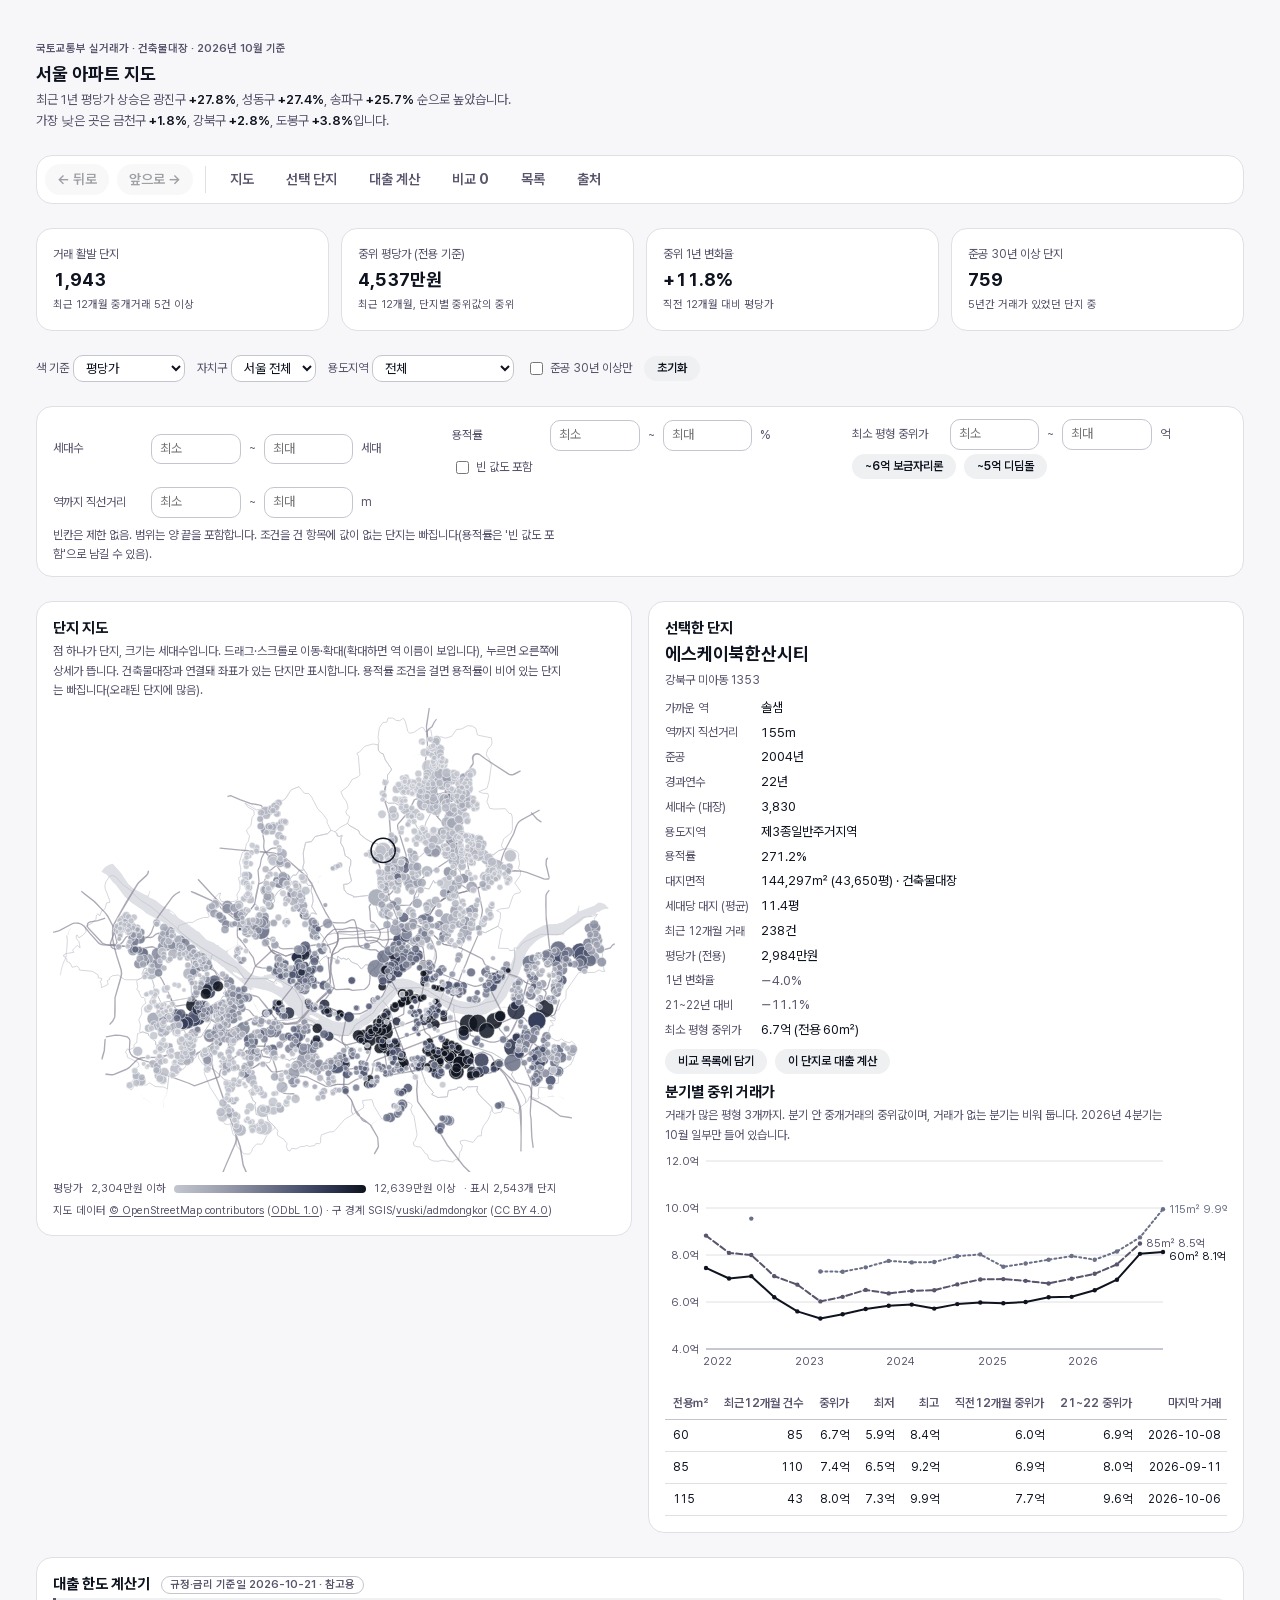
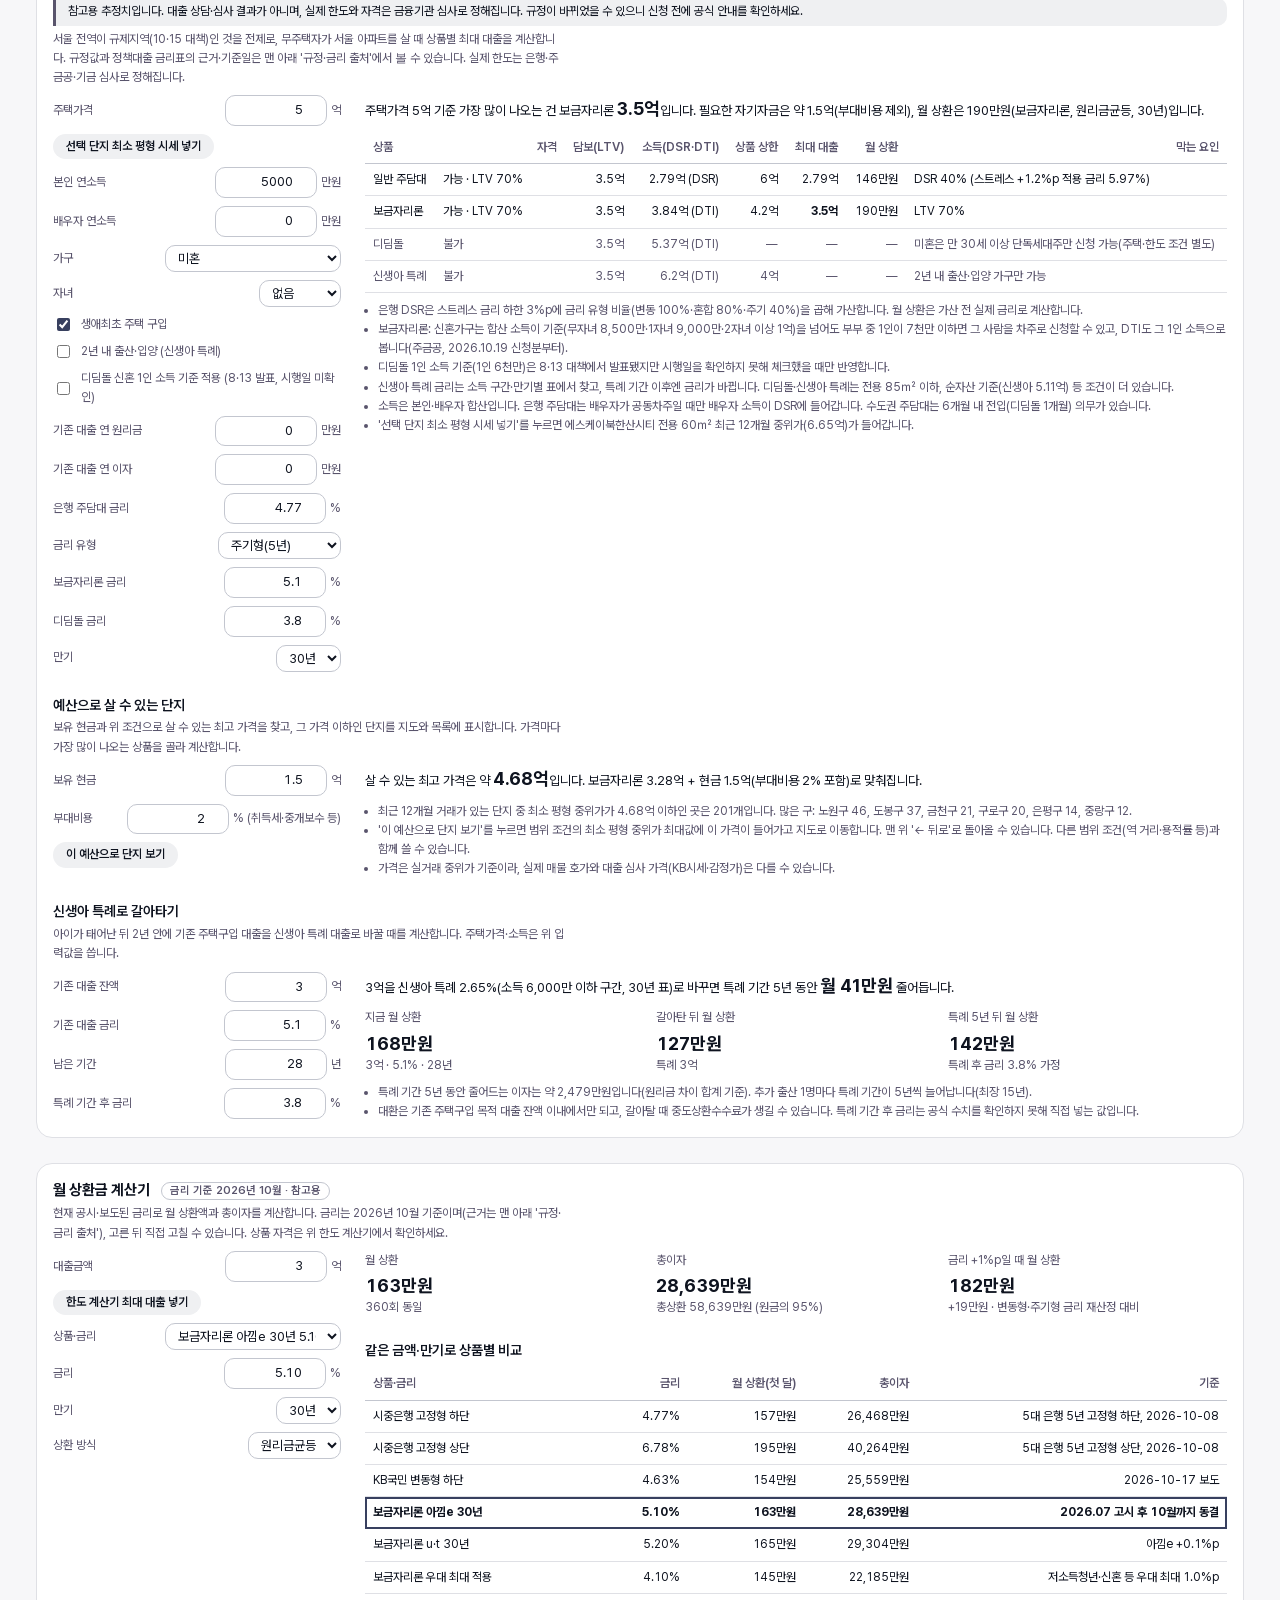
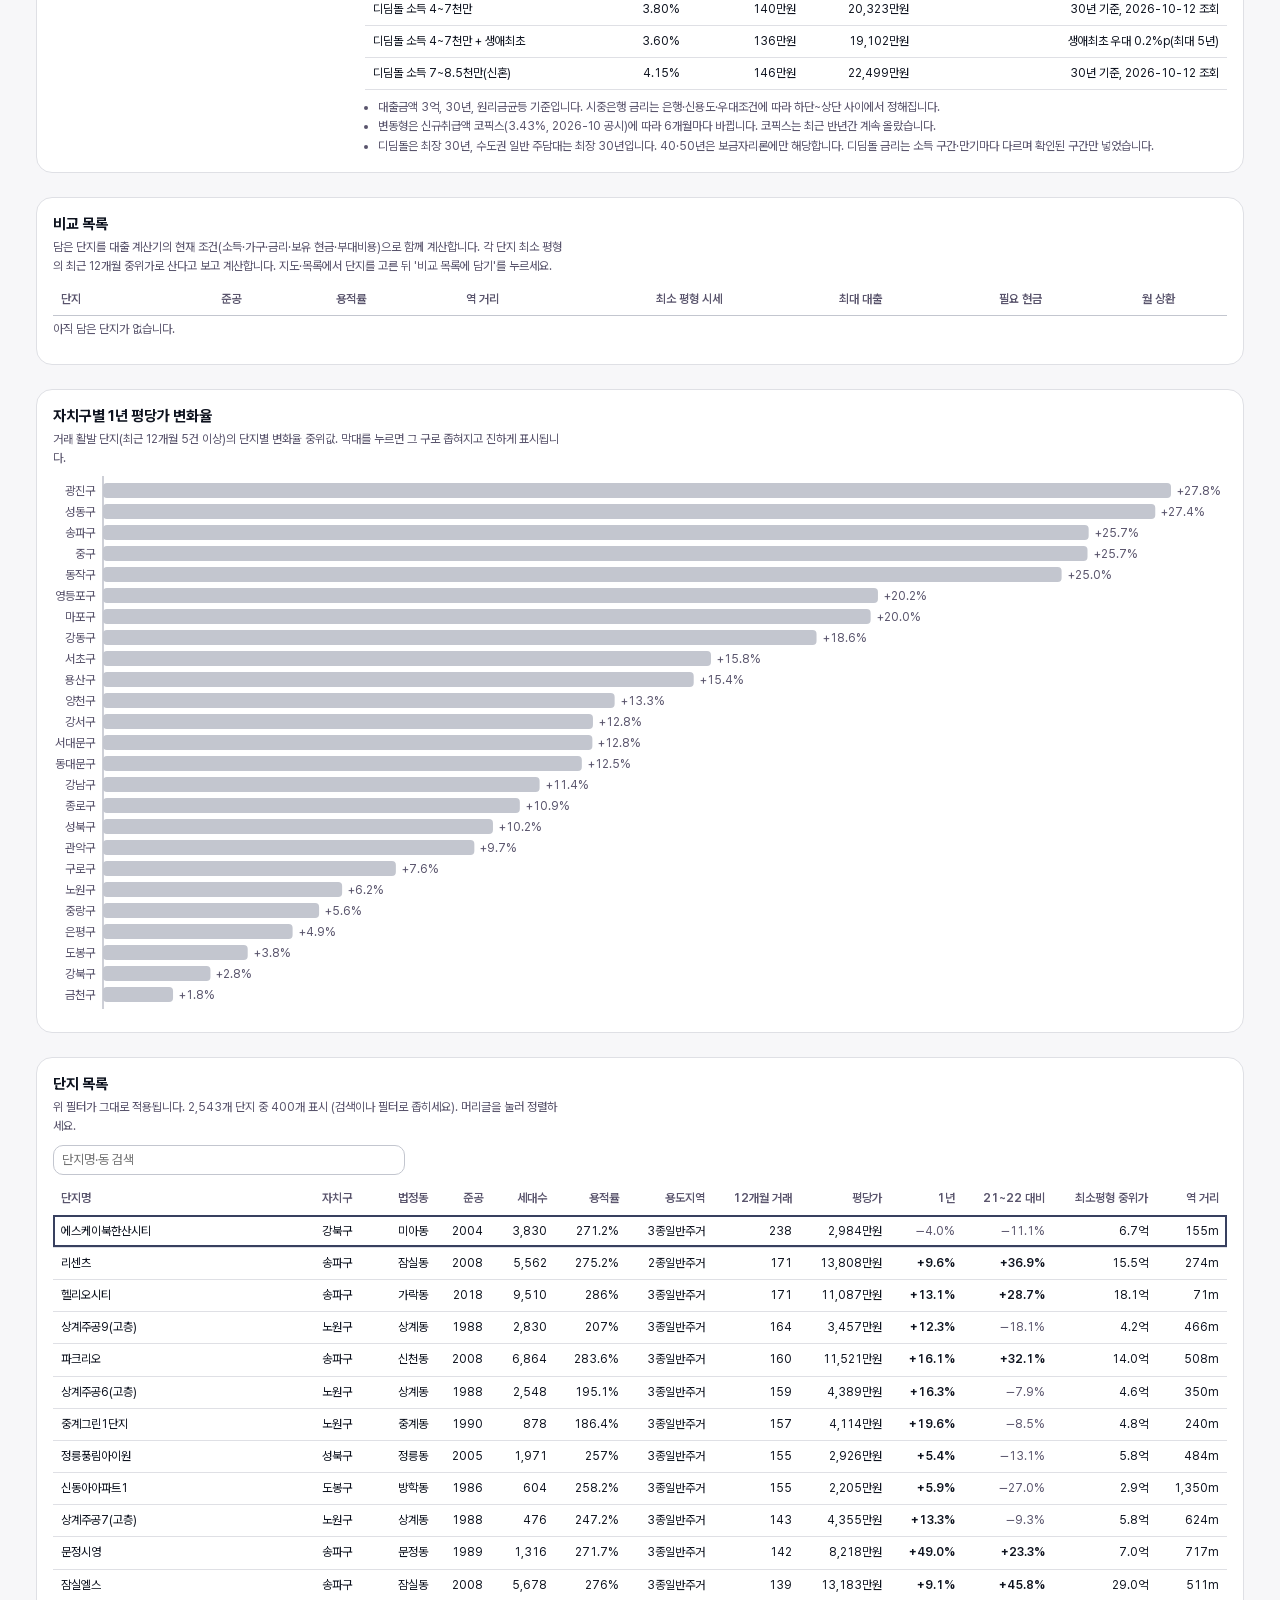
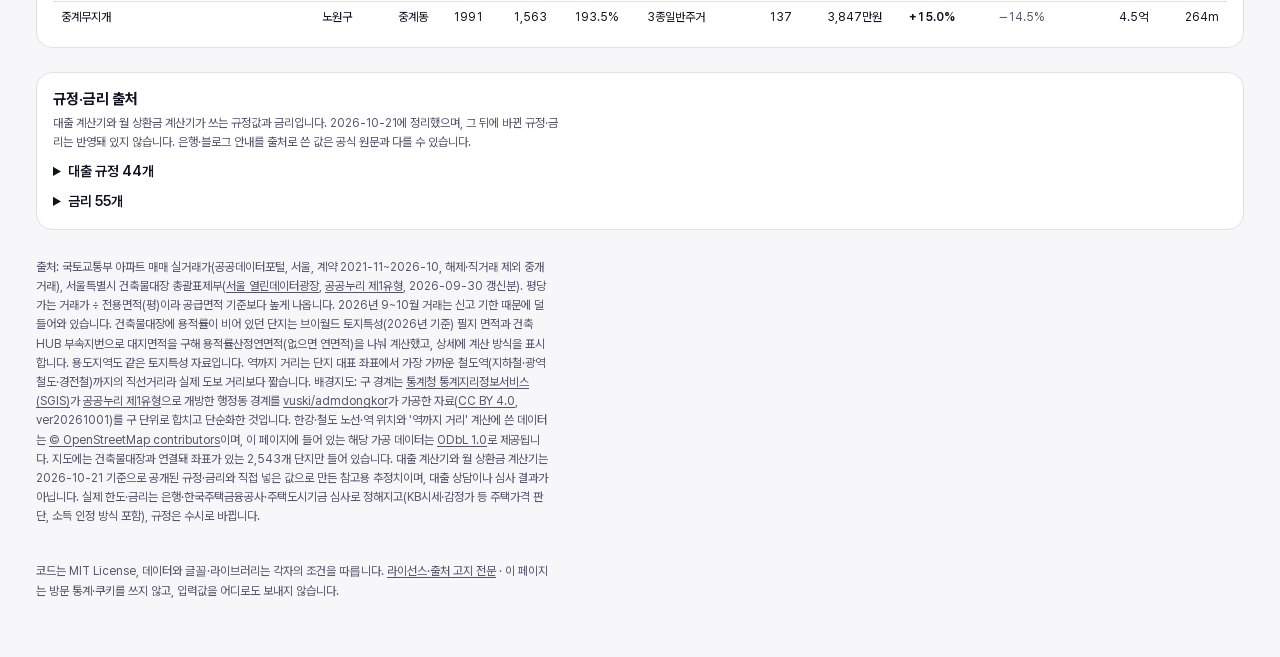
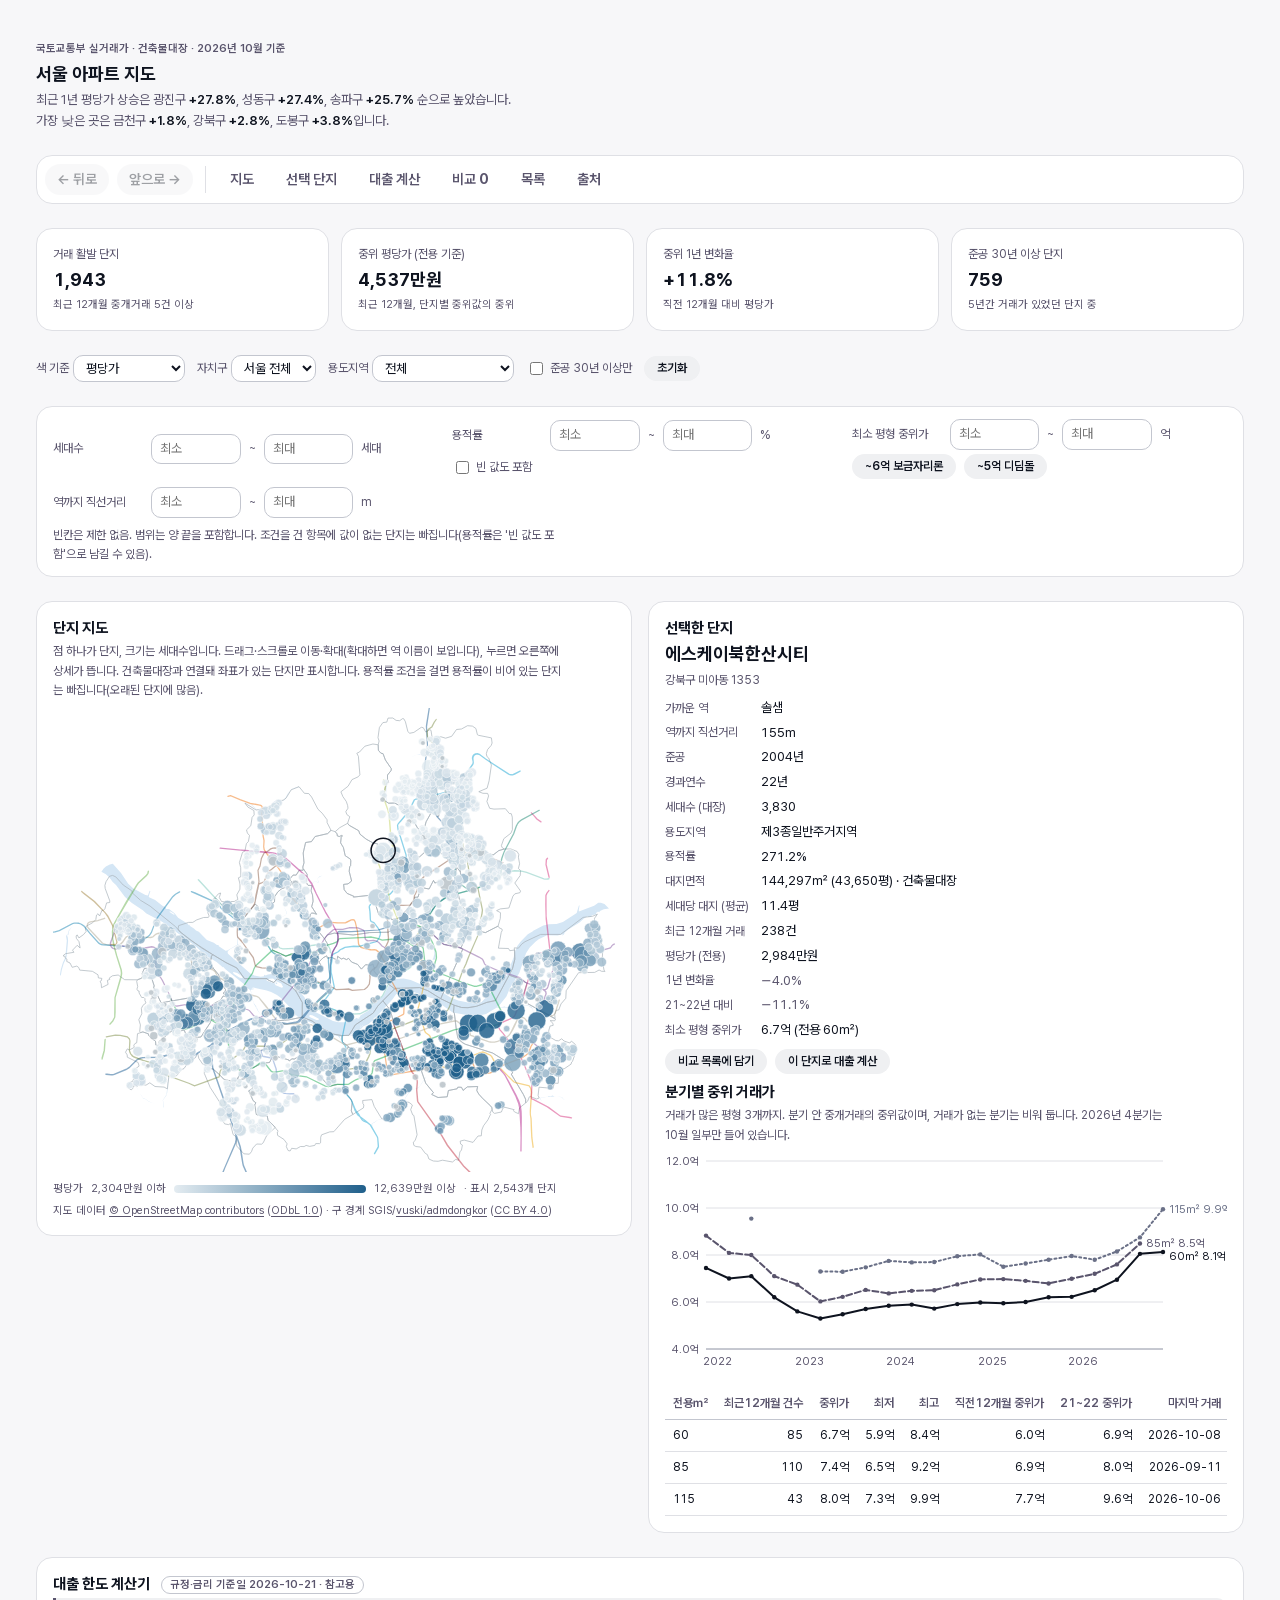
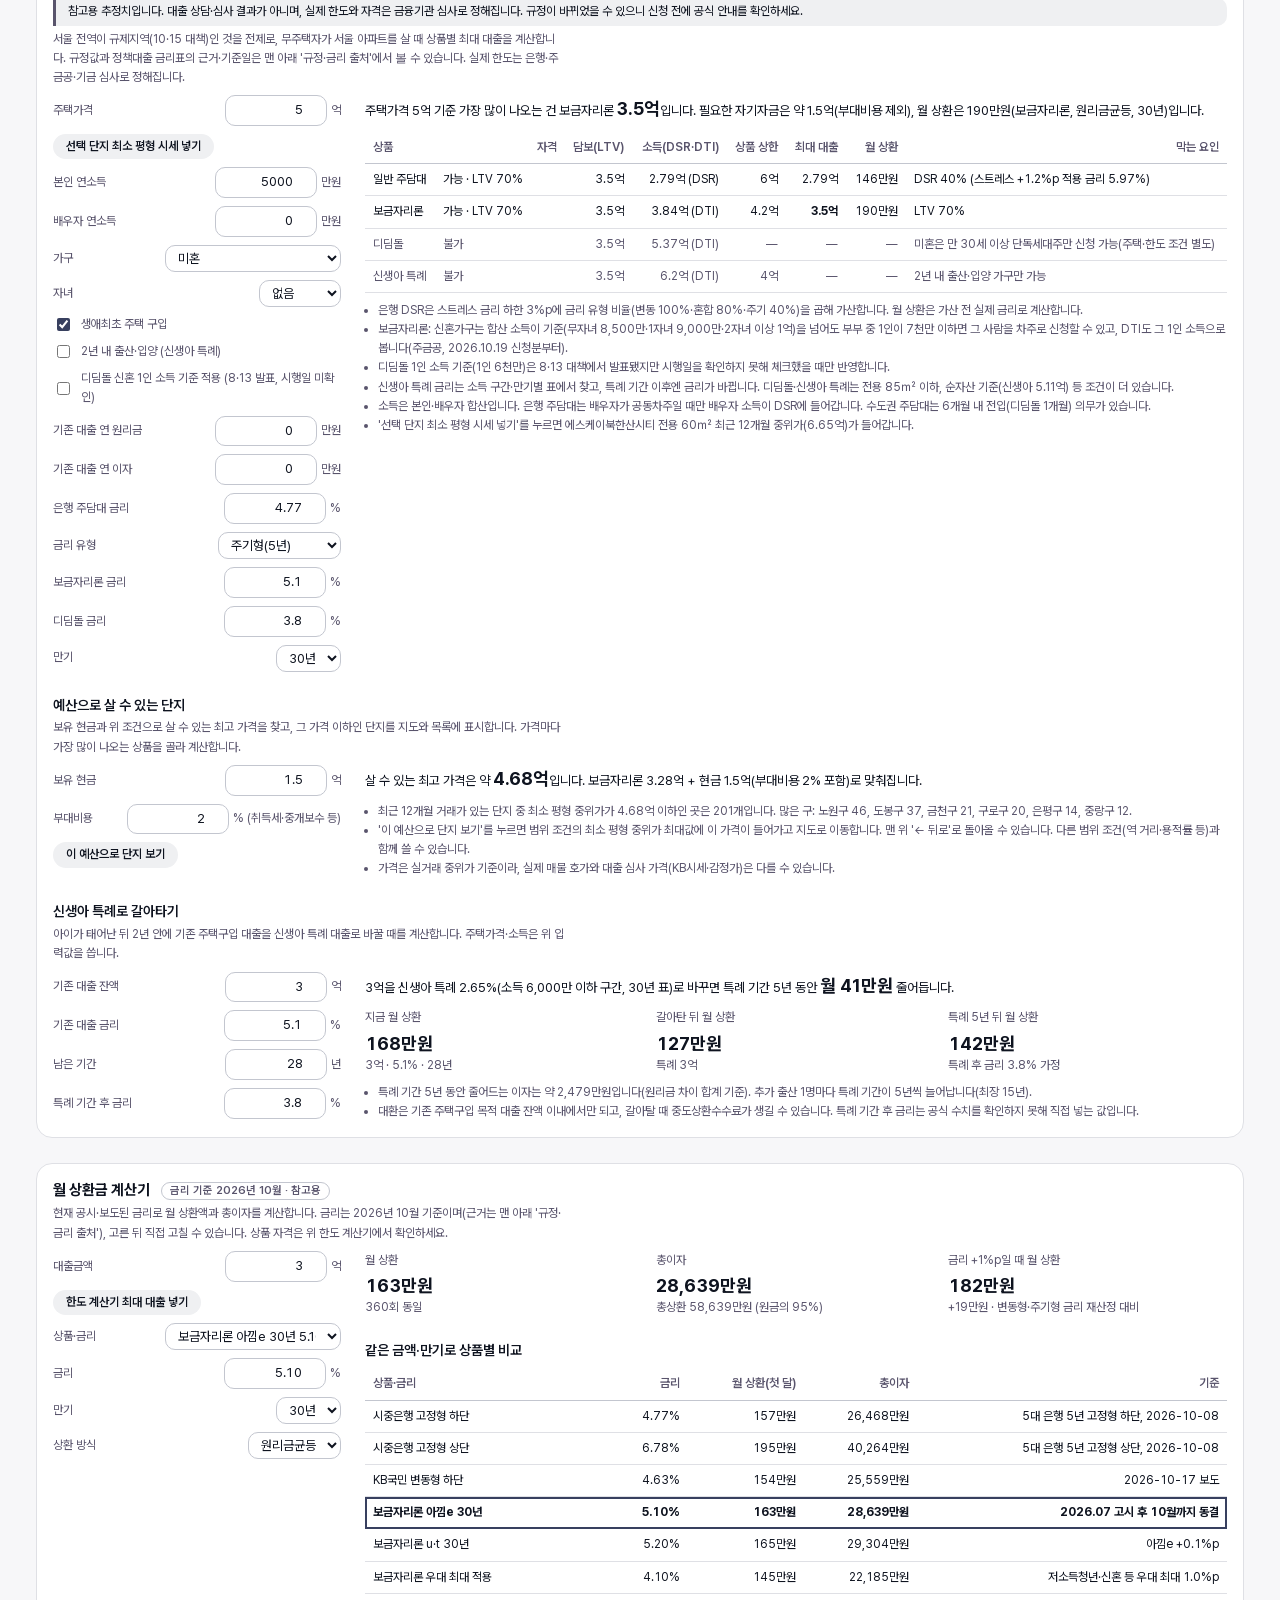
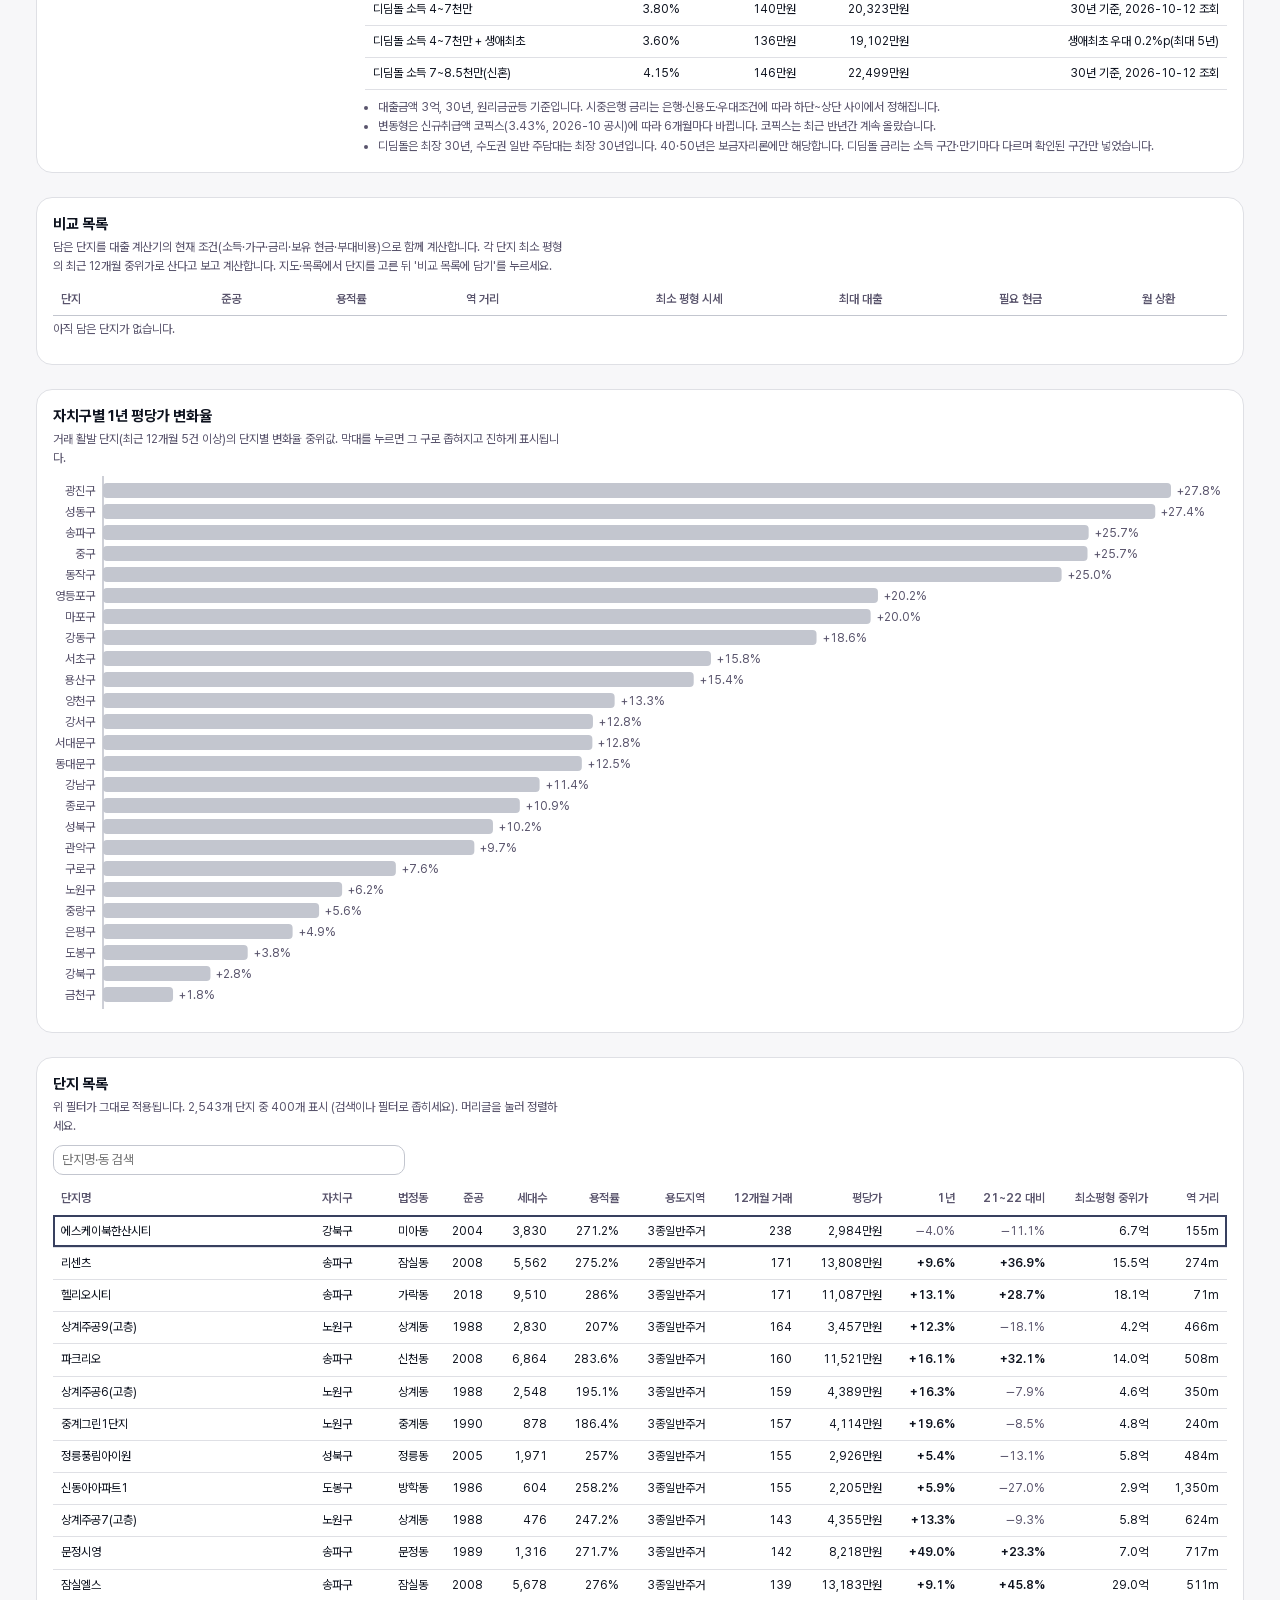
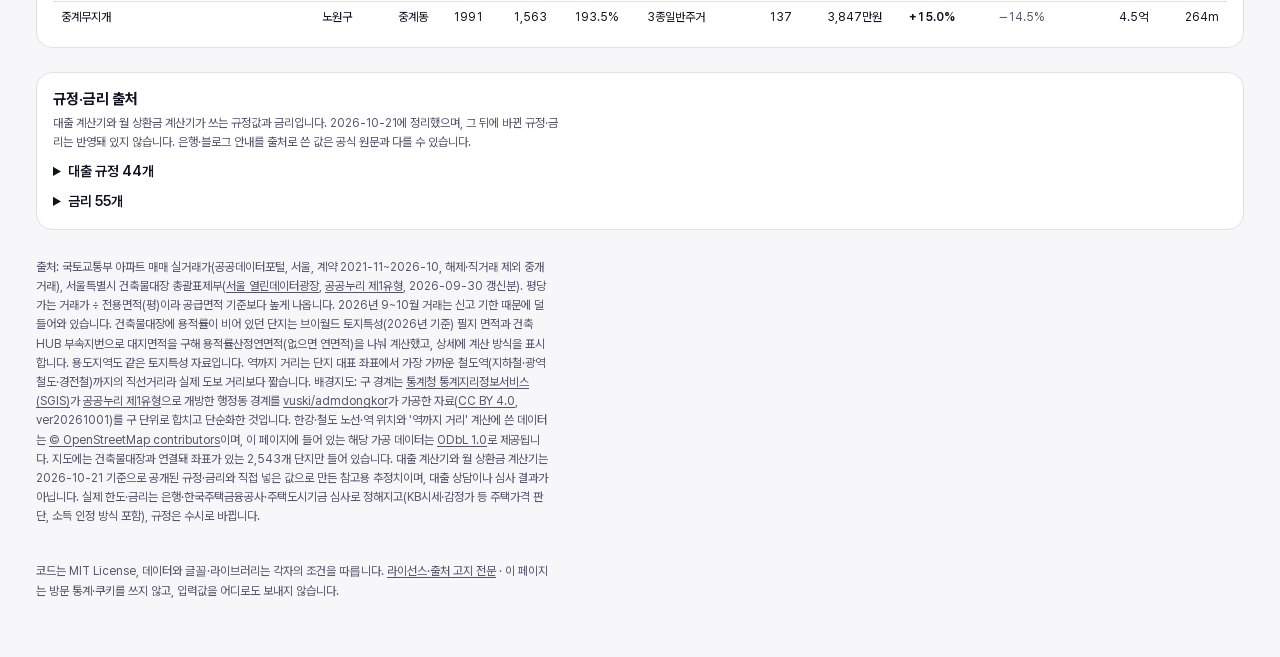
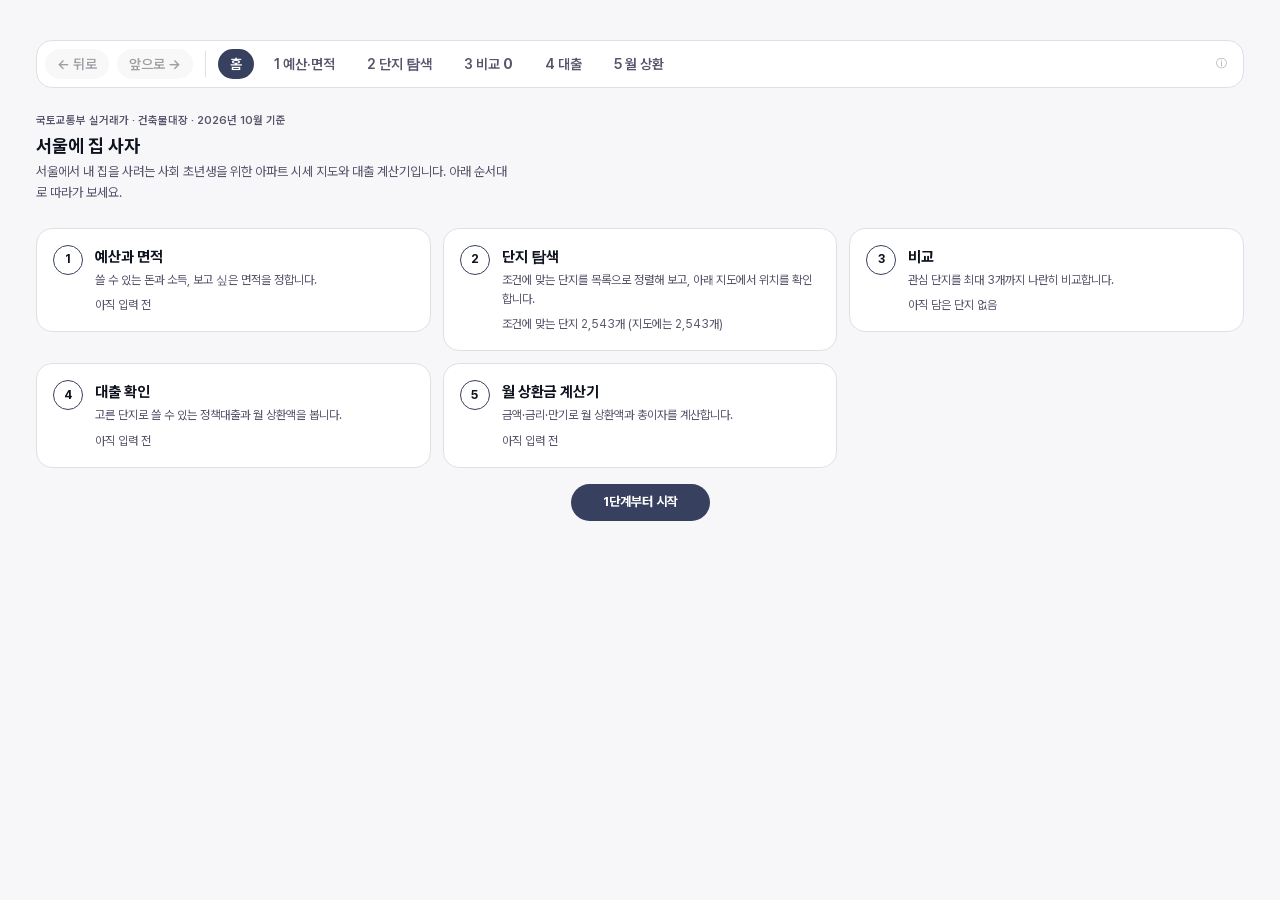
